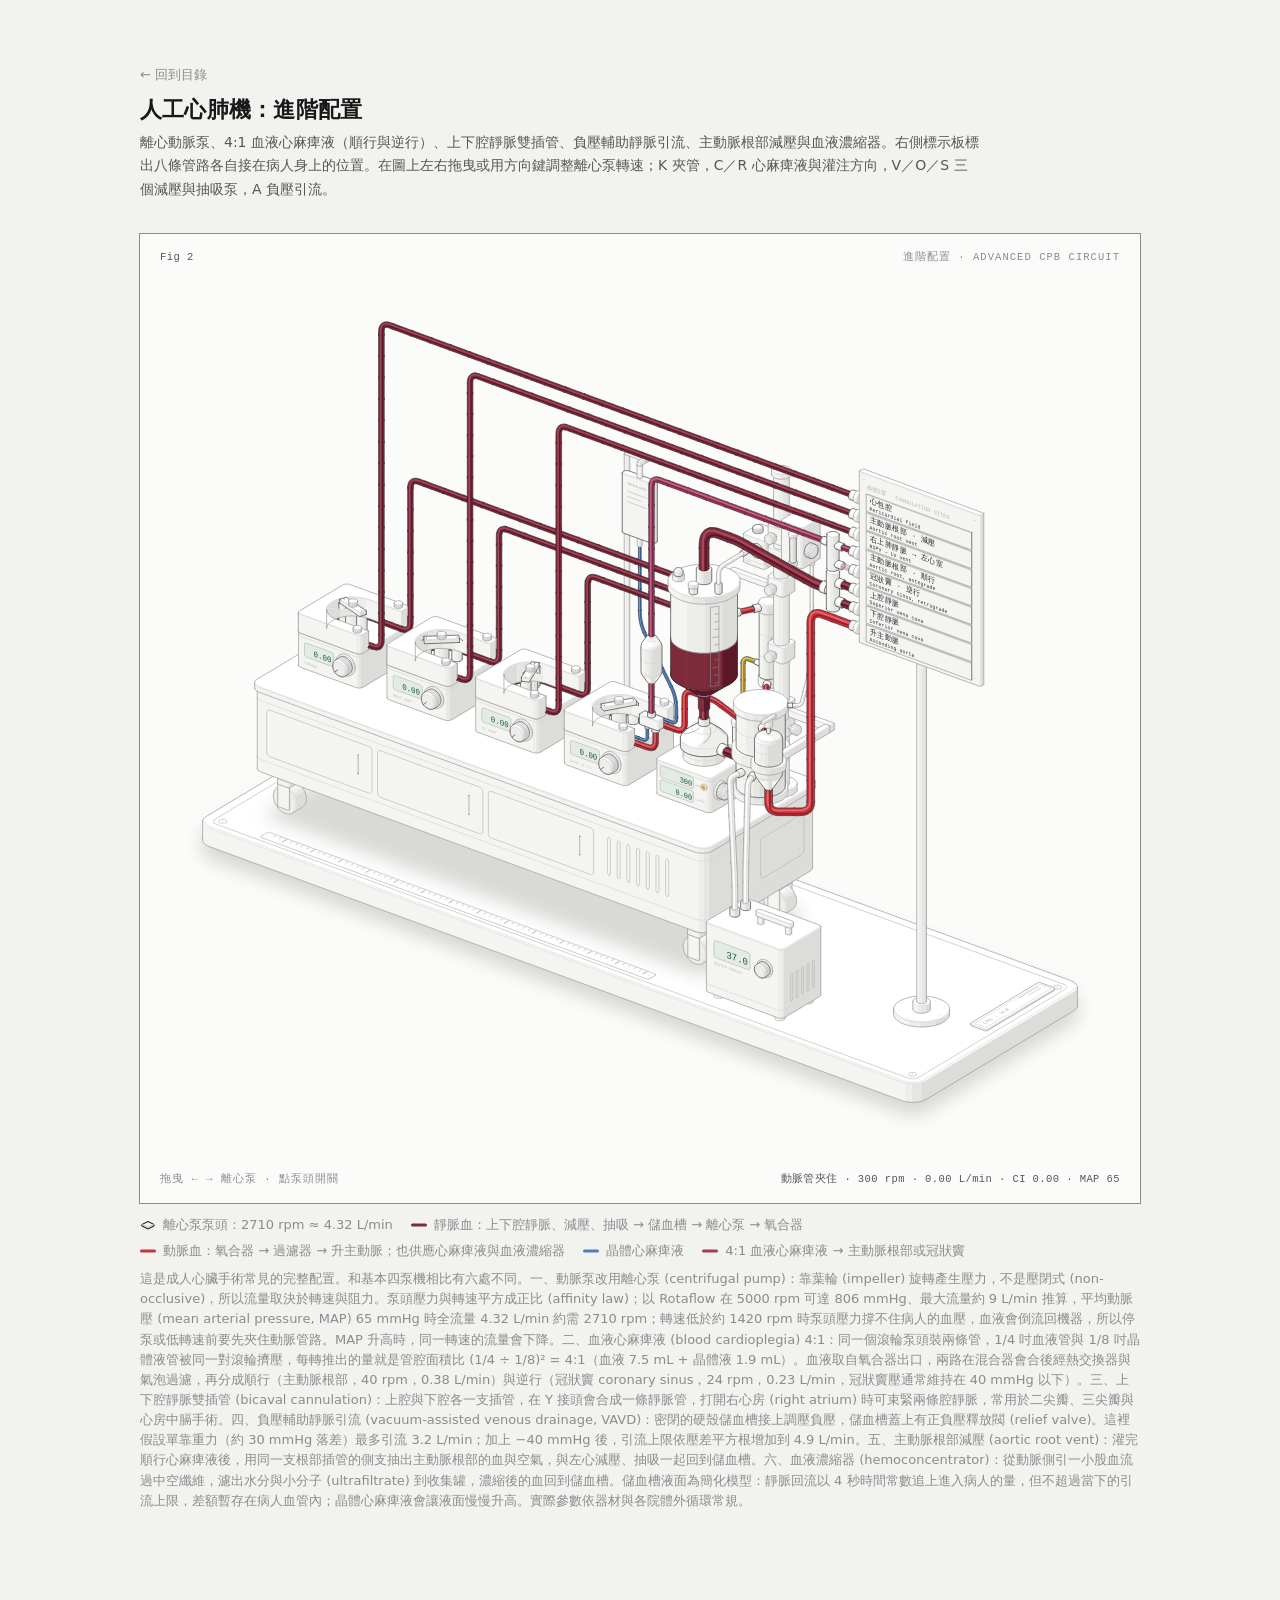
==== cpb-advanced.html @ 436b969c "人工心肺機互動圖：目錄頁、基本四泵與進階配置 - index.html：目錄與兩種配置的對照表 - cpb-machine.html（Fig 1）：四個滾輪泵，5 個插管位置 - cpb-advanc" ====
<!doctype html><html lang="zh-Hant"><head><meta charset="utf-8"><meta name="viewport" content="width=device-width, initial-scale=1"><title>人工心肺機進階配置 · Advanced CPB circuit</title><style>
.iso{
  --anatomy-page:#0b0b0b;--anatomy-card:#131313;--anatomy-text:#a3a3a3;--anatomy-strong:#e6e6e6;--anatomy-muted:#6e6e6e;
  --anatomy-paper:#131313;--anatomy-face:#1b1b1b;--anatomy-top:#1c1c1c;
  --anatomy-shade-0:#0f0f0f;--anatomy-shade-1:#121212;--anatomy-shade-2:#151515;--anatomy-shade-3:#181818;
  --anatomy-lit-top:#262626;--anatomy-lit-shade:#1d1d1d;
  --anatomy-hi:#d4d4d4;--anatomy-mid:#6a6a6a;--anatomy-lo:#3e3e3e;--anatomy-faint:#2a2a2a;--anatomy-lit:#ffffff;
  --anatomy-halo:#050505;--anatomy-halo-opacity:.9;--anatomy-dot:#e6e6e6;
  --anatomy-red:#ff6b6b;--anatomy-green:#6be0a0;--anatomy-blue:#6b9bff;
  --anatomy-weight:.6px;--anatomy-ease:cubic-bezier(.32,.72,0,1);
  --anatomy-mono:ui-monospace,"SF Mono",Menlo,Consolas,monospace;
  --anatomy-lift:inset 0 1px 0 0 #ffffff0a,inset 0 0 0 1px #ffffff06,0 0 0 1px #00000026,0 1px 1px -.5px #00000014,0 3px 3px -1.5px #00000014,0 6px 6px -3px #00000014,0 12px 12px -6px #00000014;
}
.iso[data-theme="light"]{
  --anatomy-page:#f2f2ef;--anatomy-card:#fbfbfa;--anatomy-text:#57575a;--anatomy-strong:#18181a;--anatomy-muted:#8c8c90;
  --anatomy-paper:#fbfbfa;--anatomy-face:#ffffff;--anatomy-top:#ffffff;
  --anatomy-shade-0:#dcdcd9;--anatomy-shade-1:#e5e5e2;--anatomy-shade-2:#ededea;--anatomy-shade-3:#f4f4f1;
  --anatomy-lit-top:#ffffff;--anatomy-lit-shade:#eeeeeb;
  --anatomy-hi:#26262a;--anatomy-mid:#8a8a8f;--anatomy-lo:#b4b4b8;--anatomy-faint:#d4d4d6;--anatomy-lit:#000000;
  --anatomy-halo:#8a8a80;--anatomy-halo-opacity:.32;--anatomy-dot:#3a3a3e;
  --anatomy-red:#e5484d;--anatomy-green:#30a46c;--anatomy-blue:#3e63dd;
  --anatomy-lift:inset 0 1px 0 0 #ffffff,0 0 0 1px #0000000f,0 1px 1px -.5px #0000000a,0 3px 3px -1.5px #0000000a,0 6px 6px -3px #0000000a,0 12px 12px -6px #0000000a;
}
.iso-svg{display:block;width:100%;height:auto;overflow:visible}
.iso-svg path,.iso-svg circle{vector-effect:non-scaling-stroke}
.iso-fill{fill:var(--anatomy-paper);stroke:none}
.iso-solid[data-lit]>.iso-fill{fill:var(--anatomy-face)}
.iso-shade,.iso-top{stroke:none}
.iso-shade[data-shade="0"]{fill:var(--anatomy-shade-0)}
.iso-shade[data-shade="1"]{fill:var(--anatomy-shade-1)}
.iso-shade[data-shade="2"]{fill:var(--anatomy-shade-2)}
.iso-shade[data-shade="3"]{fill:var(--anatomy-shade-3)}
.iso-top{fill:var(--anatomy-top)}
.iso-solid[data-lit]>.iso-top{fill:var(--anatomy-lit-top)}
.iso-solid[data-lit]>.iso-shade{fill:var(--anatomy-lit-shade)}
.iso-solid[data-seamless]>.iso-shade,.iso-solid[data-seamless]>.iso-top{stroke-width:.4;stroke-linejoin:round}
.iso-solid[data-seamless]>.iso-shade[data-shade="0"]{stroke:var(--anatomy-shade-0)}
.iso-solid[data-seamless]>.iso-shade[data-shade="1"]{stroke:var(--anatomy-shade-1)}
.iso-solid[data-seamless]>.iso-shade[data-shade="2"]{stroke:var(--anatomy-shade-2)}
.iso-solid[data-seamless]>.iso-shade[data-shade="3"]{stroke:var(--anatomy-shade-3)}
.iso-solid[data-seamless]>.iso-top{stroke:var(--anatomy-top)}
.iso-solid[data-seamless][data-lit]>.iso-top{stroke:var(--anatomy-lit-top)}
.iso-solid[data-seamless][data-lit]>.iso-shade{stroke:var(--anatomy-lit-shade)}
.iso-solid[data-lit]>.iso-edge{stroke:var(--anatomy-lit)}
.iso-halo{fill:var(--anatomy-halo);stroke:none;filter:blur(9px);opacity:var(--anatomy-halo-opacity);transform:translateY(3px)}
.iso-line{fill:none;stroke:var(--anatomy-lo);stroke-width:var(--anatomy-weight);stroke-linecap:round;stroke-linejoin:round}
.iso-line[data-tone="hi"]{stroke:var(--anatomy-hi)}
.iso-line[data-tone="mid"]{stroke:var(--anatomy-mid)}
.iso-line[data-tone="lo"]{stroke:var(--anatomy-lo)}
.iso-line[data-tone="faint"]{stroke:var(--anatomy-faint)}
.iso-line[data-tone="lit"]{stroke:var(--anatomy-lit)}
.iso-line[data-tone="red"]{stroke:var(--anatomy-red)}
.iso-line[data-tone="green"]{stroke:var(--anatomy-green)}
.iso-line[data-tone="blue"]{stroke:var(--anatomy-blue)}
.iso-line[data-dotted]{stroke-dasharray:.01 3.5;stroke-width:1}
.iso-line[data-dashed]{stroke-dasharray:3 3}
.iso-line[data-flow]{stroke-dasharray:2 6}
.iso-wire-end{fill:var(--anatomy-paper);stroke:var(--anatomy-lo);stroke-width:var(--anatomy-weight)}
.iso-wire[data-tone="hi"] .iso-wire-end{stroke:var(--anatomy-hi)}
.iso-wire[data-tone="mid"] .iso-wire-end{stroke:var(--anatomy-mid)}
.iso-wire[data-tone="faint"] .iso-wire-end{stroke:var(--anatomy-faint)}
.iso-wire[data-tone="lit"] .iso-wire-end{stroke:var(--anatomy-lit)}
.iso-dots circle{fill:var(--anatomy-dot);stroke:none;opacity:.32}
.iso-dots[data-tone="hi"] circle{opacity:.85}
.iso-dots[data-tone="mid"] circle{opacity:.45}
.iso-dots[data-tone="lo"] circle{opacity:.22}
.iso-dots[data-tone="faint"] circle{opacity:.12}
.iso-face-text{fill:var(--anatomy-mid);font-family:var(--anatomy-mono);letter-spacing:.04em}
.iso-face-text[data-tone="hi"]{fill:var(--anatomy-hi)}
.iso-face-text[data-tone="lo"]{fill:var(--anatomy-lo)}
.iso-face-text[data-tone="faint"]{fill:var(--anatomy-faint)}
.tb-body{fill:var(--anatomy-shade-2);stroke:none}
.tb-shine{fill:var(--anatomy-top);stroke:none}
.tb-shade{fill:var(--anatomy-shade-0);stroke:none}
.tb-ring{fill:none;stroke:var(--anatomy-lo);stroke-width:.45;stroke-linecap:butt;stroke-linejoin:round}
.tb-ring[data-tone="mid"]{stroke:var(--anatomy-mid)}
.tb-ring[data-tone="faint"]{stroke:var(--anatomy-faint)}
.tb-ring[data-tone="hi"]{stroke:var(--anatomy-hi)}
@keyframes iso-flow{to{stroke-dashoffset:-32}}
@keyframes iso-pulse{0%,100%{opacity:.18}12%{opacity:1}40%{opacity:.18}}
.iso-line[data-flow]{animation:iso-flow 1600ms linear infinite}
.iso-dots circle[data-pulse]{animation:iso-pulse 1600ms steps(1,end) infinite;animation-delay:var(--pulse-at,0ms)}
.iso-figure{margin:32px 0 36px}
.iso-plate{position:relative;padding:52px 24px;border-radius:0;background:var(--anatomy-card);box-shadow:0 0 0 1px var(--anatomy-mid);--anatomy-paper:var(--anatomy-card)}
.iso-plate-corners{position:absolute;inset:18px 20px;pointer-events:none}
.iso-plate-corner{position:absolute;color:var(--anatomy-muted);font-family:var(--anatomy-mono);font-size:10.5px;line-height:1;letter-spacing:.04em;white-space:nowrap}
.iso-plate-corner[data-corner="fig"]{top:0;left:0;color:var(--anatomy-text)}
.iso-plate-corner[data-corner="title"]{top:0;right:0;text-transform:uppercase;letter-spacing:.1em}
.iso-plate-corner[data-corner="hint"]{bottom:0;left:0;text-transform:uppercase;letter-spacing:.1em}
.iso-plate-corner[data-corner="readout"]{right:0;bottom:0;color:var(--anatomy-text);font-variant-numeric:tabular-nums}
.iso-plate .iso-svg{margin:0 auto}
.iso-legend{display:grid;gap:8px;margin-top:12px;color:var(--anatomy-muted);font-size:13px;line-height:1.55}
.iso-keys{display:flex;flex-wrap:wrap;gap:6px 18px}
.iso-key{display:inline-flex;align-items:center;gap:7px}
.iso-swatch{width:16px;height:10px;flex:none;overflow:visible}
.iso-swatch path{fill:none;stroke:var(--anatomy-hi);stroke-width:1;vector-effect:non-scaling-stroke;stroke-linejoin:round;stroke-linecap:round}
.iso-swatch[data-mark="raised"] path,.iso-swatch[data-mark="flat"] path{stroke:var(--anatomy-mid)}
.iso-swatch[data-mark="lit"] path{stroke:var(--anatomy-lit)}
.iso-swatch[data-mark="dim"] path{stroke:var(--anatomy-lo)}
.iso-swatch[data-mark="dotted"] path{stroke-dasharray:.01 3;stroke-width:1.4}
.iso-swatch[data-mark="dashed"] path{stroke-dasharray:3 2.5}
.iso-swatch[data-mark="red"] path{stroke:var(--anatomy-red)}
.iso-swatch[data-mark="green"] path{stroke:var(--anatomy-green)}
.iso-swatch[data-mark="blue"] path{stroke:var(--anatomy-blue)}
.iso-swatch-crease{stroke:var(--anatomy-lo)!important}
@media (max-width:560px){.iso-plate{padding:48px 12px 70px}.iso-plate-corner[data-corner="hint"]{bottom:18px}}
@media (prefers-reduced-motion:reduce){.iso-line[data-flow],.iso-dots circle[data-pulse]{animation:none}}

*{box-sizing:border-box}
html{color-scheme:light dark}
body[data-theme="light"]{color-scheme:light}
body{margin:0;background:var(--anatomy-page);color:var(--anatomy-text);font:14px/1.6 ui-sans-serif,system-ui,-apple-system,"Segoe UI",sans-serif;-webkit-font-smoothing:antialiased}
.iso-page{width:min(1000px,100% - 32px);margin:64px auto 96px}
</style></head><body class="iso" data-theme="light"><script>try{const m=matchMedia("(prefers-color-scheme: dark)");const t=()=>{document.body.dataset.theme=m.matches?"dark":"light"};t();m.addEventListener("change",t)}catch(e){}</script><main class="iso-page"><style>.iso {
  --cpb-lcd: #0f1a14;
  --cpb-digit: #7be0a6;
  --cpb-venous: #5a1f2c;
  --cpb-venous-shine: #7a3040;
  --cpb-venous-shade: #3a1019;
  --cpb-arterial: #a3242c;
  --cpb-arterial-shine: #d0464c;
  --cpb-arterial-shade: #6e1219;
}
.iso[data-theme="light"] {
  --cpb-lcd: #e3ebe5;
  --cpb-digit: #1d5c3a;
  --cpb-venous: #7d2a3b;
  --cpb-venous-shine: #a4485a;
  --cpb-venous-shade: #5c1828;
  --cpb-arterial: #c8323a;
  --cpb-arterial-shine: #e6656b;
  --cpb-arterial-shade: #9a1d26;
}
.cpb-lcd { fill: var(--cpb-lcd); stroke: none; }
.cpb-digit { fill: var(--cpb-digit); font-family: var(--anatomy-mono); font-variant-numeric: tabular-nums; }
.cpb-v .tb-body { fill: var(--cpb-venous); }
.cpb-v .tb-shine { fill: var(--cpb-venous-shine); }
.cpb-v .tb-shade { fill: var(--cpb-venous-shade); }
.cpb-a .tb-body { fill: var(--cpb-arterial); }
.cpb-a .tb-shine { fill: var(--cpb-arterial-shine); }
.cpb-a .tb-shade { fill: var(--cpb-arterial-shade); }
.cpb-stage { position: relative; touch-action: pan-y; user-select: none; -webkit-user-select: none; outline: none; }
.cpb-stage:focus-visible { outline: 1px solid var(--anatomy-muted); outline-offset: 6px; }
.iso-plate { padding: 52px 24px 64px; overflow: hidden; }
.cpb-blood > .iso-fill, .cpb-blood > .iso-top { fill: var(--cpb-venous-shine); }
.cpb-blood > .iso-shade { fill: var(--cpb-venous); }
.cpb-blood > .iso-shade[data-shade="0"] { fill: var(--cpb-venous-shade); }
.cpb-lumen { fill: var(--anatomy-shade-0); stroke: none; }
.cpb-swatch-v path { stroke: var(--cpb-venous); stroke-width: 3; }
.cpb-swatch-a path { stroke: var(--cpb-arterial); stroke-width: 3; }
.cpb-head { margin: 0 0 8px; }
.cpb-head h1 { margin: 0 0 6px; font-size: 22px; line-height: 1.3; color: var(--anatomy-strong); font-weight: 600; letter-spacing: .01em; }
.cpb-head p { margin: 0; color: var(--anatomy-text); font-size: 14px; line-height: 1.7; max-width: 60em; }
@media (max-width: 560px) {
  .cpb-stage { overflow: hidden; }
  .iso-plate .cpb-stage svg.iso-svg { width: 118%; margin: -4% -3% -3% -15%; }
}
.iso { --cpb-cp: #3d6fb0; --cpb-cp-shine: #5a8ad0; --cpb-cp-shade: #284d80; }
.iso[data-theme="light"] { --cpb-cp: #4a7fc4; --cpb-cp-shine: #79a3dc; --cpb-cp-shade: #335f99; }
.cpb-c .tb-body { fill: var(--cpb-cp); }
.cpb-c .tb-shine { fill: var(--cpb-cp-shine); }
.cpb-c .tb-shade { fill: var(--cpb-cp-shade); }
.cpb-swatch-c path { stroke: var(--cpb-cp); stroke-width: 3; }
.cpb-stage [data-pump]:not([data-pump="arterial"]) { cursor: pointer; }
.iso { --cpb-mix: #8a2f4f; --cpb-mix-shine: #b04f70; --cpb-mix-shade: #5e1a33; --cpb-uf: #b59a3a; --cpb-uf-shine: #d2b960; --cpb-uf-shade: #8a7226; }
.iso[data-theme="light"] { --cpb-mix: #a33a5f; --cpb-mix-shine: #c96585; --cpb-mix-shade: #7a2443; --cpb-uf: #c9a93e; --cpb-uf-shine: #e2c96a; --cpb-uf-shade: #9a7f22; }
.cpb-m .tb-body { fill: var(--cpb-mix); }
.cpb-m .tb-shine { fill: var(--cpb-mix-shine); }
.cpb-m .tb-shade { fill: var(--cpb-mix-shade); }
.cpb-uf .tb-body { fill: var(--cpb-uf); }
.cpb-uf .tb-shine { fill: var(--cpb-uf-shine); }
.cpb-uf .tb-shade { fill: var(--cpb-uf-shade); }
.cpb-swatch-m path { stroke: var(--cpb-mix); stroke-width: 3; }
svg[data-route="antegrade"] .cpb-limb-cs, svg[data-route="retrograde"] .cpb-limb-root { opacity: .3; transition: opacity .4s; }
.cpb-limb-cs, .cpb-limb-root { transition: opacity .4s; }
.cpb-lamp { fill: var(--anatomy-shade-1, #888); stroke: none; transition: fill .2s; }
.cpb-lamp[data-on] { fill: #e0a020; }
.cpb-back { margin: 0 0 10px !important; font-size: 13px !important; }
.cpb-back a { color: var(--anatomy-muted); text-decoration: none; }
.cpb-back a:hover { text-decoration: underline; }
</style><header class="cpb-head"><p class="cpb-back"><a href="./">← 回到目錄</a></p><h1>人工心肺機：進階配置</h1><p>離心動脈泵、4:1 血液心麻痺液（順行與逆行）、上下腔靜脈雙插管、負壓輔助靜脈引流、主動脈根部減壓與血液濃縮器。右側標示板標出八條管路各自接在病人身上的位置。在圖上左右拖曳或用方向鍵調整離心泵轉速；K 夾管，C／R 心麻痺液與灌注方向，V／O／S 三個減壓與抽吸泵，A 負壓引流。</p></header><figure class="iso-figure"><div class="iso-plate"><div class="iso-plate-corners" aria-hidden="true"><span class="iso-plate-corner" data-corner="fig">Fig 2</span><span class="iso-plate-corner" data-corner="title">進階配置 · advanced CPB circuit</span><span class="iso-plate-corner" data-corner="hint">拖曳 ← → 離心泵 · 點泵頭開關</span><span class="iso-plate-corner" data-corner="readout" data-readout>停機 · 0 rpm · 0.00 L/min · CI 0.00 · MAP 65</span></div><div class="iso-stage cpb-stage" tabindex="0" role="slider" aria-label="進階人工心肺機：左右方向鍵調整離心泵轉速（按住 Shift 一次 500 rpm），End 全流量，Home 全部停機；K 夾住或放開動脈管路；C 開關心麻痺液泵，R 切換順行與逆行；V 左心減壓泵，O 主動脈根部減壓泵，S 抽吸泵；A 開關負壓輔助引流；在圖上左右拖曳也可調整離心泵轉速，點滾輪泵頭可開關" aria-valuemin="0" aria-valuemax="5000" aria-valuenow="0" aria-valuetext="停機"><svg xmlns="http://www.w3.org/2000/svg" class="iso-svg" viewBox="0 0 960 860" role="img" aria-label="人工心肺機進階配置的等角剖析圖：推車式主機上一排四個滾輪泵 (roller pump)——抽吸泵、主動脈根部減壓泵、左心減壓泵、4:1 血液心麻痺液泵——以及離心動脈泵 (centrifugal pump) 的控制台與驅動器；立柱上有硬殼靜脈儲血槽、膜式氧合器、動脈過濾器、血液濃縮器、氣體混合器與負壓輔助靜脈引流調節器。右側標示板列出八個插管位置：心包腔、主動脈根部減壓、右上肺靜脈到左心室、主動脈根部順行灌注、冠狀竇逆行灌注、上腔靜脈、下腔靜脈、升主動脈。"><path class="iso-halo" d="M38.9 548.8L39.5 547.2L40.8 545.6L42.7 544.3L191.1 455.1L193.5 453.9L196.3 453L199.5 452.3L202.9 452L206.3 451.9L209.8 452.2L213 452.8L215.9 453.7L914.3 709.8L916.8 710.9L918.8 712.3L920.2 713.8L921 715.3L921.1 717L921.1 735.8L920.5 737.4L919.2 738.9L917.3 740.3L768.9 829.4L766.5 830.6L763.7 831.6L760.5 832.2L757.1 832.6L753.7 832.6L750.2 832.3L747 831.8L744.1 830.9L45.7 574.7L43.2 573.6L41.2 572.3L39.8 570.8L39 569.2L38.9 567.6Z"/><g class="iso-solid"><path class="iso-fill" d="M195.1 492.9L195.4 491.4L196.5 490L198.1 488.7L200.4 487.7L203 486.9L206 486.4L209.2 486.2L212.3 486.3L215.3 486.8L218 487.6L220.3 488.6L222 489.9L223.1 491.3L223.5 492.8L223.5 495.3L223.2 496.8L222.1 498.2L220.5 499.4L218.3 500.5L215.6 501.3L212.6 501.8L209.4 502L206.3 501.8L203.3 501.4L200.6 500.6L198.3 499.5L196.6 498.3L195.5 496.9L195.1 495.4Z"/><path class="iso-shade" data-shade="0" d="M220.5 499.4L218.3 500.5L218.3 498L220.5 496.9ZM218.3 500.5L215.6 501.3L215.6 498.8L218.3 498ZM223.5 495.3L223.2 496.8L223.2 494.3L223.5 492.8ZM223.2 496.8L222.1 498.2L222.1 495.7L223.2 494.3ZM222.1 498.2L220.5 499.4L220.5 496.9L222.1 495.7Z"/><path class="iso-shade" data-shade="1" d="M215.6 501.3L212.6 501.8L212.6 499.3L215.6 498.8ZM212.6 501.8L209.4 502L209.4 499.5L212.6 499.3Z"/><path class="iso-shade" data-shade="2" d="M209.4 502L206.3 501.8L206.3 499.3L209.4 499.5ZM206.3 501.8L203.3 501.4L203.3 498.9L206.3 499.3Z"/><path class="iso-shade" data-shade="3" d="M203.3 501.4L200.6 500.6L200.6 498.1L203.3 498.9ZM200.6 500.6L198.3 499.5L198.3 497L200.6 498.1ZM198.3 499.5L196.6 498.3L196.6 495.8L198.3 497ZM196.6 498.3L195.5 496.9L195.5 494.4L196.6 495.8ZM195.5 496.9L195.1 495.4L195.1 492.9L195.5 494.4Z"/><path class="iso-top" d="M220.5 496.9L218.3 498L215.6 498.8L212.6 499.3L209.4 499.5L206.3 499.3L203.3 498.9L200.6 498.1L198.3 497L196.6 495.8L195.5 494.4L195.1 492.9L195.4 491.4L196.5 490L198.1 488.7L200.4 487.7L203 486.9L206 486.4L209.2 486.2L212.3 486.3L215.3 486.8L218 487.6L220.3 488.6L222 489.9L223.1 491.3L223.5 492.8L223.2 494.3L222.1 495.7Z"/><path class="iso-line iso-crease" data-tone="faint" d="M223.5 492.8L223.2 494.3L222.1 495.7L220.5 496.9L218.3 498L215.6 498.8L212.6 499.3L209.4 499.5L206.3 499.3L203.3 498.9L200.6 498.1L198.3 497L196.6 495.8L195.5 494.4L195.1 492.9"/><path class="iso-line iso-edge" data-tone="lo" d="M195.1 492.9L195.4 491.4L196.5 490L198.1 488.7L200.4 487.7L203 486.9L206 486.4L209.2 486.2L212.3 486.3L215.3 486.8L218 487.6L220.3 488.6L222 489.9L223.1 491.3L223.5 492.8M223.5 495.3L223.2 496.8L222.1 498.2L220.5 499.4L218.3 500.5L215.6 501.3L212.6 501.8L209.4 502L206.3 501.8L203.3 501.4L200.6 500.6L198.3 499.5L196.6 498.3L195.5 496.9L195.1 495.4M195.1 492.9L195.1 495.4M223.5 492.8L223.5 495.3"/></g><g class="iso-solid"><path class="iso-fill" d="M198.3 486L198.6 484.9L199.4 483.8L200.6 482.8L202.4 482L204.4 481.3L206.8 480.9L209.2 480.8L211.6 480.9L214 481.3L216.1 481.9L217.8 482.7L219.2 483.7L220 484.8L220.3 485.9L220.3 492.8L220 493.9L219.3 495L218 496L216.2 496.8L214.2 497.5L211.9 497.9L209.4 498L207 497.9L204.6 497.5L202.5 496.9L200.8 496.1L199.5 495.1L198.6 494L198.3 492.9Z"/><path class="iso-shade" data-shade="0" d="M218 496L216.2 496.8L216.2 490L218 489.1ZM216.2 496.8L214.2 497.5L214.2 490.6L216.2 490ZM220.3 492.8L220 493.9L220 487.1L220.3 485.9ZM220 493.9L219.3 495L219.3 488.1L220 487.1ZM219.3 495L218 496L218 489.1L219.3 488.1Z"/><path class="iso-shade" data-shade="1" d="M214.2 497.5L211.9 497.9L211.9 491L214.2 490.6ZM211.9 497.9L209.4 498L209.4 491.1L211.9 491Z"/><path class="iso-shade" data-shade="2" d="M209.4 498L207 497.9L207 491L209.4 491.1ZM207 497.9L204.6 497.5L204.6 490.6L207 491Z"/><path class="iso-shade" data-shade="3" d="M204.6 497.5L202.5 496.9L202.5 490L204.6 490.6ZM202.5 496.9L200.8 496.1L200.8 489.2L202.5 490ZM200.8 496.1L199.5 495.1L199.5 488.2L200.8 489.2ZM199.5 495.1L198.6 494L198.6 487.2L199.5 488.2ZM198.6 494L198.3 492.9L198.3 486L198.6 487.2Z"/><path class="iso-top" d="M218 489.1L216.2 490L214.2 490.6L211.9 491L209.4 491.1L207 491L204.6 490.6L202.5 490L200.8 489.2L199.5 488.2L198.6 487.2L198.3 486L198.6 484.9L199.4 483.8L200.6 482.8L202.4 482L204.4 481.3L206.8 480.9L209.2 480.8L211.6 480.9L214 481.3L216.1 481.9L217.8 482.7L219.2 483.7L220 484.8L220.3 485.9L220 487.1L219.3 488.1Z"/><path class="iso-line iso-crease" data-tone="faint" d="M220.3 485.9L220 487.1L219.3 488.1L218 489.1L216.2 490L214.2 490.6L211.9 491L209.4 491.1L207 491L204.6 490.6L202.5 490L200.8 489.2L199.5 488.2L198.6 487.2L198.3 486"/><path class="iso-line iso-edge" data-tone="mid" d="M198.3 486L198.6 484.9L199.4 483.8L200.6 482.8L202.4 482L204.4 481.3L206.8 480.9L209.2 480.8L211.6 480.9L214 481.3L216.1 481.9L217.8 482.7L219.2 483.7L220 484.8L220.3 485.9M220.3 492.8L220 493.9L219.3 495L218 496L216.2 496.8L214.2 497.5L211.9 497.9L209.4 498L207 497.9L204.6 497.5L202.5 496.9L200.8 496.1L199.5 495.1L198.6 494L198.3 492.9M198.3 486L198.3 492.9M220.3 485.9L220.3 492.8"/></g><g class="iso-solid"><path class="iso-fill" d="M77.3 563.7L77.6 562.2L78.6 560.8L80.3 559.6L82.5 558.5L85.2 557.7L88.2 557.2L91.3 557L94.5 557.2L97.5 557.6L100.2 558.4L102.4 559.5L104.2 560.7L105.2 562.1L105.6 563.6L105.6 566.1L105.3 567.6L104.3 569L102.6 570.3L100.4 571.3L97.7 572.1L94.7 572.6L91.6 572.8L88.4 572.7L85.4 572.2L82.7 571.4L80.5 570.4L78.7 569.1L77.7 567.7L77.3 566.2Z"/><path class="iso-shade" data-shade="0" d="M102.6 570.3L100.4 571.3L100.4 568.8L102.6 567.8ZM100.4 571.3L97.7 572.1L97.7 569.6L100.4 568.8ZM105.6 566.1L105.3 567.6L105.3 565.1L105.6 563.6ZM105.3 567.6L104.3 569L104.3 566.5L105.3 565.1ZM104.3 569L102.6 570.3L102.6 567.8L104.3 566.5Z"/><path class="iso-shade" data-shade="1" d="M97.7 572.1L94.7 572.6L94.7 570.1L97.7 569.6ZM94.7 572.6L91.6 572.8L91.6 570.3L94.7 570.1Z"/><path class="iso-shade" data-shade="2" d="M91.6 572.8L88.4 572.7L88.4 570.2L91.6 570.3ZM88.4 572.7L85.4 572.2L85.4 569.7L88.4 570.2Z"/><path class="iso-shade" data-shade="3" d="M85.4 572.2L82.7 571.4L82.7 568.9L85.4 569.7ZM82.7 571.4L80.5 570.4L80.5 567.9L82.7 568.9ZM80.5 570.4L78.7 569.1L78.7 566.6L80.5 567.9ZM78.7 569.1L77.7 567.7L77.7 565.2L78.7 566.6ZM77.7 567.7L77.3 566.2L77.3 563.7L77.7 565.2Z"/><path class="iso-top" d="M102.6 567.8L100.4 568.8L97.7 569.6L94.7 570.1L91.6 570.3L88.4 570.2L85.4 569.7L82.7 568.9L80.5 567.9L78.7 566.6L77.7 565.2L77.3 563.7L77.6 562.2L78.6 560.8L80.3 559.6L82.5 558.5L85.2 557.7L88.2 557.2L91.3 557L94.5 557.2L97.5 557.6L100.2 558.4L102.4 559.5L104.2 560.7L105.2 562.1L105.6 563.6L105.3 565.1L104.3 566.5Z"/><path class="iso-line iso-crease" data-tone="faint" d="M105.6 563.6L105.3 565.1L104.3 566.5L102.6 567.8L100.4 568.8L97.7 569.6L94.7 570.1L91.6 570.3L88.4 570.2L85.4 569.7L82.7 568.9L80.5 567.9L78.7 566.6L77.7 565.2L77.3 563.7"/><path class="iso-line iso-edge" data-tone="lo" d="M77.3 563.7L77.6 562.2L78.6 560.8L80.3 559.6L82.5 558.5L85.2 557.7L88.2 557.2L91.3 557L94.5 557.2L97.5 557.6L100.2 558.4L102.4 559.5L104.2 560.7L105.2 562.1L105.6 563.6M105.6 566.1L105.3 567.6L104.3 569L102.6 570.3L100.4 571.3L97.7 572.1L94.7 572.6L91.6 572.8L88.4 572.7L85.4 572.2L82.7 571.4L80.5 570.4L78.7 569.1L77.7 567.7L77.3 566.2M77.3 563.7L77.3 566.2M105.6 563.6L105.6 566.1"/></g><g class="iso-solid"><path class="iso-fill" d="M80.5 556.8L80.7 555.7L81.5 554.6L82.8 553.6L84.5 552.8L86.6 552.1L88.9 551.8L91.3 551.6L93.8 551.7L96.1 552.1L98.2 552.7L100 553.5L101.3 554.5L102.1 555.6L102.4 556.7L102.4 563.6L102.2 564.8L101.4 565.9L100.1 566.8L98.4 567.7L96.3 568.3L94 568.7L91.6 568.8L89.1 568.7L86.8 568.3L84.7 567.7L82.9 566.9L81.6 565.9L80.8 564.9L80.5 563.7Z"/><path class="iso-shade" data-shade="0" d="M100.1 566.8L98.4 567.7L98.4 560.8L100.1 559.9ZM98.4 567.7L96.3 568.3L96.3 561.4L98.4 560.8ZM102.4 563.6L102.2 564.8L102.2 557.9L102.4 556.7ZM102.2 564.8L101.4 565.9L101.4 559L102.2 557.9ZM101.4 565.9L100.1 566.8L100.1 559.9L101.4 559Z"/><path class="iso-shade" data-shade="1" d="M96.3 568.3L94 568.7L94 561.8L96.3 561.4ZM94 568.7L91.6 568.8L91.6 561.9L94 561.8Z"/><path class="iso-shade" data-shade="2" d="M91.6 568.8L89.1 568.7L89.1 561.8L91.6 561.9ZM89.1 568.7L86.8 568.3L86.8 561.4L89.1 561.8Z"/><path class="iso-shade" data-shade="3" d="M86.8 568.3L84.7 567.7L84.7 560.8L86.8 561.4ZM84.7 567.7L82.9 566.9L82.9 560L84.7 560.8ZM82.9 566.9L81.6 565.9L81.6 559.1L82.9 560ZM81.6 565.9L80.8 564.9L80.8 558L81.6 559.1ZM80.8 564.9L80.5 563.7L80.5 556.8L80.8 558Z"/><path class="iso-top" d="M100.1 559.9L98.4 560.8L96.3 561.4L94 561.8L91.6 561.9L89.1 561.8L86.8 561.4L84.7 560.8L82.9 560L81.6 559.1L80.8 558L80.5 556.8L80.7 555.7L81.5 554.6L82.8 553.6L84.5 552.8L86.6 552.1L88.9 551.8L91.3 551.6L93.8 551.7L96.1 552.1L98.2 552.7L100 553.5L101.3 554.5L102.1 555.6L102.4 556.7L102.2 557.9L101.4 559Z"/><path class="iso-line iso-crease" data-tone="faint" d="M102.4 556.7L102.2 557.9L101.4 559L100.1 559.9L98.4 560.8L96.3 561.4L94 561.8L91.6 561.9L89.1 561.8L86.8 561.4L84.7 560.8L82.9 560L81.6 559.1L80.8 558L80.5 556.8"/><path class="iso-line iso-edge" data-tone="mid" d="M80.5 556.8L80.7 555.7L81.5 554.6L82.8 553.6L84.5 552.8L86.6 552.1L88.9 551.8L91.3 551.6L93.8 551.7L96.1 552.1L98.2 552.7L100 553.5L101.3 554.5L102.1 555.6L102.4 556.7M102.4 563.6L102.2 564.8L101.4 565.9L100.1 566.8L98.4 567.7L96.3 568.3L94 568.7L91.6 568.8L89.1 568.7L86.8 568.3L84.7 567.7L82.9 566.9L81.6 565.9L80.8 564.9L80.5 563.7M80.5 556.8L80.5 563.7M102.4 556.7L102.4 563.6"/></g><g class="iso-solid"><path class="iso-fill" d="M524.7 613.8L525.1 612.3L526.1 610.9L527.8 609.6L530 608.6L532.6 607.8L535.6 607.3L538.8 607.1L541.9 607.2L545 607.7L547.7 608.5L549.9 609.5L551.6 610.8L552.7 612.2L553.1 613.7L553.1 616.2L552.8 617.7L551.8 619.1L550.1 620.3L547.9 621.4L545.2 622.2L542.2 622.7L539.1 622.9L535.9 622.8L532.9 622.3L530.2 621.5L527.9 620.4L526.2 619.2L525.1 617.8L524.7 616.3Z"/><path class="iso-shade" data-shade="0" d="M550.1 620.3L547.9 621.4L547.9 618.9L550.1 617.8ZM547.9 621.4L545.2 622.2L545.2 619.7L547.9 618.9ZM553.1 616.2L552.8 617.7L552.8 615.2L553.1 613.7ZM552.8 617.7L551.8 619.1L551.8 616.6L552.8 615.2ZM551.8 619.1L550.1 620.3L550.1 617.8L551.8 616.6Z"/><path class="iso-shade" data-shade="1" d="M545.2 622.2L542.2 622.7L542.2 620.2L545.2 619.7ZM542.2 622.7L539.1 622.9L539.1 620.4L542.2 620.2Z"/><path class="iso-shade" data-shade="2" d="M539.1 622.9L535.9 622.8L535.9 620.2L539.1 620.4ZM535.9 622.8L532.9 622.3L532.9 619.8L535.9 620.2Z"/><path class="iso-shade" data-shade="3" d="M532.9 622.3L530.2 621.5L530.2 619L532.9 619.8ZM530.2 621.5L527.9 620.4L527.9 617.9L530.2 619ZM527.9 620.4L526.2 619.2L526.2 616.7L527.9 617.9ZM526.2 619.2L525.1 617.8L525.1 615.3L526.2 616.7ZM525.1 617.8L524.7 616.3L524.7 613.8L525.1 615.3Z"/><path class="iso-top" d="M550.1 617.8L547.9 618.9L545.2 619.7L542.2 620.2L539.1 620.4L535.9 620.2L532.9 619.8L530.2 619L527.9 617.9L526.2 616.7L525.1 615.3L524.7 613.8L525.1 612.3L526.1 610.9L527.8 609.6L530 608.6L532.6 607.8L535.6 607.3L538.8 607.1L541.9 607.2L545 607.7L547.7 608.5L549.9 609.5L551.6 610.8L552.7 612.2L553.1 613.7L552.8 615.2L551.8 616.6Z"/><path class="iso-line iso-crease" data-tone="faint" d="M553.1 613.7L552.8 615.2L551.8 616.6L550.1 617.8L547.9 618.9L545.2 619.7L542.2 620.2L539.1 620.4L535.9 620.2L532.9 619.8L530.2 619L527.9 617.9L526.2 616.7L525.1 615.3L524.7 613.8"/><path class="iso-line iso-edge" data-tone="lo" d="M524.7 613.8L525.1 612.3L526.1 610.9L527.8 609.6L530 608.6L532.6 607.8L535.6 607.3L538.8 607.1L541.9 607.2L545 607.7L547.7 608.5L549.9 609.5L551.6 610.8L552.7 612.2L553.1 613.7M553.1 616.2L552.8 617.7L551.8 619.1L550.1 620.3L547.9 621.4L545.2 622.2L542.2 622.7L539.1 622.9L535.9 622.8L532.9 622.3L530.2 621.5L527.9 620.4L526.2 619.2L525.1 617.8L524.7 616.3M524.7 613.8L524.7 616.3M553.1 613.7L553.1 616.2"/></g><g class="iso-solid"><path class="iso-fill" d="M527.9 606.9L528.2 605.8L529 604.7L530.3 603.7L532 602.9L534.1 602.2L536.4 601.8L538.8 601.7L541.3 601.8L543.6 602.2L545.7 602.8L547.4 603.6L548.8 604.6L549.6 605.7L549.9 606.8L549.9 613.7L549.7 614.8L548.9 615.9L547.6 616.9L545.9 617.7L543.8 618.4L541.5 618.8L539 618.9L536.6 618.8L534.3 618.4L532.2 617.8L530.4 617L529.1 616L528.2 614.9L527.9 613.8Z"/><path class="iso-shade" data-shade="0" d="M547.6 616.9L545.9 617.7L545.9 610.9L547.6 610ZM545.9 617.7L543.8 618.4L543.8 611.5L545.9 610.9ZM549.9 613.7L549.7 614.8L549.7 608L549.9 606.8ZM549.7 614.8L548.9 615.9L548.9 609L549.7 608ZM548.9 615.9L547.6 616.9L547.6 610L548.9 609Z"/><path class="iso-shade" data-shade="1" d="M543.8 618.4L541.5 618.8L541.5 611.9L543.8 611.5ZM541.5 618.8L539 618.9L539 612L541.5 611.9Z"/><path class="iso-shade" data-shade="2" d="M539 618.9L536.6 618.8L536.6 611.9L539 612ZM536.6 618.8L534.3 618.4L534.3 611.5L536.6 611.9Z"/><path class="iso-shade" data-shade="3" d="M534.3 618.4L532.2 617.8L532.2 610.9L534.3 611.5ZM532.2 617.8L530.4 617L530.4 610.1L532.2 610.9ZM530.4 617L529.1 616L529.1 609.1L530.4 610.1ZM529.1 616L528.2 614.9L528.2 608.1L529.1 609.1ZM528.2 614.9L527.9 613.8L527.9 606.9L528.2 608.1Z"/><path class="iso-top" d="M547.6 610L545.9 610.9L543.8 611.5L541.5 611.9L539 612L536.6 611.9L534.3 611.5L532.2 610.9L530.4 610.1L529.1 609.1L528.2 608.1L527.9 606.9L528.2 605.8L529 604.7L530.3 603.7L532 602.9L534.1 602.2L536.4 601.8L538.8 601.7L541.3 601.8L543.6 602.2L545.7 602.8L547.4 603.6L548.8 604.6L549.6 605.7L549.9 606.8L549.7 608L548.9 609Z"/><path class="iso-line iso-crease" data-tone="faint" d="M549.9 606.8L549.7 608L548.9 609L547.6 610L545.9 610.9L543.8 611.5L541.5 611.9L539 612L536.6 611.9L534.3 611.5L532.2 610.9L530.4 610.1L529.1 609.1L528.2 608.1L527.9 606.9"/><path class="iso-line iso-edge" data-tone="mid" d="M527.9 606.9L528.2 605.8L529 604.7L530.3 603.7L532 602.9L534.1 602.2L536.4 601.8L538.8 601.7L541.3 601.8L543.6 602.2L545.7 602.8L547.4 603.6L548.8 604.6L549.6 605.7L549.9 606.8M549.9 613.7L549.7 614.8L548.9 615.9L547.6 616.9L545.9 617.7L543.8 618.4L541.5 618.8L539 618.9L536.6 618.8L534.3 618.4L532.2 617.8L530.4 617L529.1 616L528.2 614.9L527.9 613.8M527.9 606.9L527.9 613.8M549.9 606.8L549.9 613.7"/></g><g class="iso-solid"><path class="iso-fill" d="M406.9 684.6L407.2 683.1L408.2 681.7L409.9 680.5L412.1 679.4L414.8 678.6L417.8 678.1L420.9 677.9L424.1 678.1L427.1 678.5L429.8 679.3L432.1 680.4L433.8 681.6L434.9 683L435.3 684.5L435.3 687L434.9 688.5L433.9 689.9L432.2 691.2L430 692.2L427.4 693L424.4 693.5L421.2 693.7L418.1 693.6L415 693.1L412.3 692.3L410.1 691.3L408.4 690L407.3 688.6L406.9 687.1Z"/><path class="iso-shade" data-shade="0" d="M432.2 691.2L430 692.2L430 689.7L432.2 688.7ZM430 692.2L427.4 693L427.4 690.5L430 689.7ZM435.3 687L434.9 688.5L434.9 686L435.3 684.5ZM434.9 688.5L433.9 689.9L433.9 687.4L434.9 686ZM433.9 689.9L432.2 691.2L432.2 688.7L433.9 687.4Z"/><path class="iso-shade" data-shade="1" d="M427.4 693L424.4 693.5L424.4 691L427.4 690.5ZM424.4 693.5L421.2 693.7L421.2 691.2L424.4 691Z"/><path class="iso-shade" data-shade="2" d="M421.2 693.7L418.1 693.6L418.1 691.1L421.2 691.2ZM418.1 693.6L415 693.1L415 690.6L418.1 691.1Z"/><path class="iso-shade" data-shade="3" d="M415 693.1L412.3 692.3L412.3 689.8L415 690.6ZM412.3 692.3L410.1 691.3L410.1 688.8L412.3 689.8ZM410.1 691.3L408.4 690L408.4 687.5L410.1 688.8ZM408.4 690L407.3 688.6L407.3 686.1L408.4 687.5ZM407.3 688.6L406.9 687.1L406.9 684.6L407.3 686.1Z"/><path class="iso-top" d="M432.2 688.7L430 689.7L427.4 690.5L424.4 691L421.2 691.2L418.1 691.1L415 690.6L412.3 689.8L410.1 688.8L408.4 687.5L407.3 686.1L406.9 684.6L407.2 683.1L408.2 681.7L409.9 680.5L412.1 679.4L414.8 678.6L417.8 678.1L420.9 677.9L424.1 678.1L427.1 678.5L429.8 679.3L432.1 680.4L433.8 681.6L434.9 683L435.3 684.5L434.9 686L433.9 687.4Z"/><path class="iso-line iso-crease" data-tone="faint" d="M435.3 684.5L434.9 686L433.9 687.4L432.2 688.7L430 689.7L427.4 690.5L424.4 691L421.2 691.2L418.1 691.1L415 690.6L412.3 689.8L410.1 688.8L408.4 687.5L407.3 686.1L406.9 684.6"/><path class="iso-line iso-edge" data-tone="lo" d="M406.9 684.6L407.2 683.1L408.2 681.7L409.9 680.5L412.1 679.4L414.8 678.6L417.8 678.1L420.9 677.9L424.1 678.1L427.1 678.5L429.8 679.3L432.1 680.4L433.8 681.6L434.9 683L435.3 684.5M435.3 687L434.9 688.5L433.9 689.9L432.2 691.2L430 692.2L427.4 693L424.4 693.5L421.2 693.7L418.1 693.6L415 693.1L412.3 692.3L410.1 691.3L408.4 690L407.3 688.6L406.9 687.1M406.9 684.6L406.9 687.1M435.3 684.5L435.3 687"/></g><g class="iso-solid"><path class="iso-fill" d="M410.1 677.7L410.3 676.6L411.1 675.5L412.4 674.5L414.1 673.7L416.2 673L418.5 672.7L421 672.5L423.4 672.6L425.7 673L427.8 673.6L429.6 674.4L430.9 675.4L431.8 676.5L432.1 677.6L432.1 684.5L431.8 685.7L431 686.8L429.7 687.7L428 688.6L425.9 689.2L423.6 689.6L421.2 689.7L418.7 689.6L416.4 689.2L414.3 688.6L412.6 687.8L411.2 686.8L410.4 685.8L410.1 684.6Z"/><path class="iso-shade" data-shade="0" d="M429.7 687.7L428 688.6L428 681.7L429.7 680.9ZM428 688.6L425.9 689.2L425.9 682.3L428 681.7ZM432.1 684.5L431.8 685.7L431.8 678.8L432.1 677.6ZM431.8 685.7L431 686.8L431 679.9L431.8 678.8ZM431 686.8L429.7 687.7L429.7 680.9L431 679.9Z"/><path class="iso-shade" data-shade="1" d="M425.9 689.2L423.6 689.6L423.6 682.7L425.9 682.3ZM423.6 689.6L421.2 689.7L421.2 682.8L423.6 682.7Z"/><path class="iso-shade" data-shade="2" d="M421.2 689.7L418.7 689.6L418.7 682.7L421.2 682.8ZM418.7 689.6L416.4 689.2L416.4 682.3L418.7 682.7Z"/><path class="iso-shade" data-shade="3" d="M416.4 689.2L414.3 688.6L414.3 681.7L416.4 682.3ZM414.3 688.6L412.6 687.8L412.6 680.9L414.3 681.7ZM412.6 687.8L411.2 686.8L411.2 680L412.6 680.9ZM411.2 686.8L410.4 685.8L410.4 678.9L411.2 680ZM410.4 685.8L410.1 684.6L410.1 677.7L410.4 678.9Z"/><path class="iso-top" d="M429.7 680.9L428 681.7L425.9 682.3L423.6 682.7L421.2 682.8L418.7 682.7L416.4 682.3L414.3 681.7L412.6 680.9L411.2 680L410.4 678.9L410.1 677.7L410.3 676.6L411.1 675.5L412.4 674.5L414.1 673.7L416.2 673L418.5 672.7L421 672.5L423.4 672.6L425.7 673L427.8 673.6L429.6 674.4L430.9 675.4L431.8 676.5L432.1 677.6L431.8 678.8L431 679.9Z"/><path class="iso-line iso-crease" data-tone="faint" d="M432.1 677.6L431.8 678.8L431 679.9L429.7 680.9L428 681.7L425.9 682.3L423.6 682.7L421.2 682.8L418.7 682.7L416.4 682.3L414.3 681.7L412.6 680.9L411.2 680L410.4 678.9L410.1 677.7"/><path class="iso-line iso-edge" data-tone="mid" d="M410.1 677.7L410.3 676.6L411.1 675.5L412.4 674.5L414.1 673.7L416.2 673L418.5 672.7L421 672.5L423.4 672.6L425.7 673L427.8 673.6L429.6 674.4L430.9 675.4L431.8 676.5L432.1 677.6M432.1 684.5L431.8 685.7L431 686.8L429.7 687.7L428 688.6L425.9 689.2L423.6 689.6L421.2 689.7L418.7 689.6L416.4 689.2L414.3 688.6L412.6 687.8L411.2 686.8L410.4 685.8L410.1 684.6M410.1 677.7L410.1 684.6M432.1 677.6L432.1 684.5"/></g><g class="iso-solid"><path class="iso-fill" d="M854.4 734.7L854.7 733.2L855.7 731.8L857.4 730.5L859.6 729.5L862.3 728.7L865.3 728.2L868.4 728L871.6 728.1L874.6 728.6L877.3 729.4L879.5 730.4L881.3 731.7L882.3 733.1L882.7 734.6L882.7 737.1L882.4 738.6L881.4 740L879.7 741.2L877.5 742.3L874.8 743.1L871.8 743.6L868.7 743.8L865.5 743.7L862.5 743.2L859.8 742.4L857.6 741.4L855.8 740.1L854.8 738.7L854.4 737.2Z"/><path class="iso-shade" data-shade="0" d="M879.7 741.2L877.5 742.3L877.5 739.8L879.7 738.7ZM877.5 742.3L874.8 743.1L874.8 740.6L877.5 739.8ZM882.7 737.1L882.4 738.6L882.4 736.1L882.7 734.6ZM882.4 738.6L881.4 740L881.4 737.5L882.4 736.1ZM881.4 740L879.7 741.2L879.7 738.7L881.4 737.5Z"/><path class="iso-shade" data-shade="1" d="M874.8 743.1L871.8 743.6L871.8 741.1L874.8 740.6ZM871.8 743.6L868.7 743.8L868.7 741.3L871.8 741.1Z"/><path class="iso-shade" data-shade="2" d="M868.7 743.8L865.5 743.7L865.5 741.2L868.7 741.3ZM865.5 743.7L862.5 743.2L862.5 740.7L865.5 741.2Z"/><path class="iso-shade" data-shade="3" d="M862.5 743.2L859.8 742.4L859.8 739.9L862.5 740.7ZM859.8 742.4L857.6 741.4L857.6 738.8L859.8 739.9ZM857.6 741.4L855.8 740.1L855.8 737.6L857.6 738.8ZM855.8 740.1L854.8 738.7L854.8 736.2L855.8 737.6ZM854.8 738.7L854.4 737.2L854.4 734.7L854.8 736.2Z"/><path class="iso-top" d="M879.7 738.7L877.5 739.8L874.8 740.6L871.8 741.1L868.7 741.3L865.5 741.2L862.5 740.7L859.8 739.9L857.6 738.8L855.8 737.6L854.8 736.2L854.4 734.7L854.7 733.2L855.7 731.8L857.4 730.5L859.6 729.5L862.3 728.7L865.3 728.2L868.4 728L871.6 728.1L874.6 728.6L877.3 729.4L879.5 730.4L881.3 731.7L882.3 733.1L882.7 734.6L882.4 736.1L881.4 737.5Z"/><path class="iso-line iso-crease" data-tone="faint" d="M882.7 734.6L882.4 736.1L881.4 737.5L879.7 738.7L877.5 739.8L874.8 740.6L871.8 741.1L868.7 741.3L865.5 741.2L862.5 740.7L859.8 739.9L857.6 738.8L855.8 737.6L854.8 736.2L854.4 734.7"/><path class="iso-line iso-edge" data-tone="lo" d="M854.4 734.7L854.7 733.2L855.7 731.8L857.4 730.5L859.6 729.5L862.3 728.7L865.3 728.2L868.4 728L871.6 728.1L874.6 728.6L877.3 729.4L879.5 730.4L881.3 731.7L882.3 733.1L882.7 734.6M882.7 737.1L882.4 738.6L881.4 740L879.7 741.2L877.5 742.3L874.8 743.1L871.8 743.6L868.7 743.8L865.5 743.7L862.5 743.2L859.8 742.4L857.6 741.4L855.8 740.1L854.8 738.7L854.4 737.2M854.4 734.7L854.4 737.2M882.7 734.6L882.7 737.1"/></g><g class="iso-solid"><path class="iso-fill" d="M857.6 727.8L857.8 726.7L858.6 725.6L859.9 724.6L861.6 723.8L863.7 723.1L866 722.7L868.4 722.6L870.9 722.7L873.2 723.1L875.3 723.7L877.1 724.5L878.4 725.5L879.2 726.6L879.5 727.7L879.5 734.6L879.3 735.7L878.5 736.8L877.2 737.8L875.5 738.6L873.4 739.3L871.1 739.7L868.7 739.8L866.2 739.7L863.9 739.3L861.8 738.7L860 737.9L858.7 736.9L857.9 735.8L857.6 734.7Z"/><path class="iso-shade" data-shade="0" d="M877.2 737.8L875.5 738.6L875.5 731.8L877.2 730.9ZM875.5 738.6L873.4 739.3L873.4 732.4L875.5 731.8ZM879.5 734.6L879.3 735.7L879.3 728.9L879.5 727.7ZM879.3 735.7L878.5 736.8L878.5 730L879.3 728.9ZM878.5 736.8L877.2 737.8L877.2 730.9L878.5 730Z"/><path class="iso-shade" data-shade="1" d="M873.4 739.3L871.1 739.7L871.1 732.8L873.4 732.4ZM871.1 739.7L868.7 739.8L868.7 732.9L871.1 732.8Z"/><path class="iso-shade" data-shade="2" d="M868.7 739.8L866.2 739.7L866.2 732.8L868.7 732.9ZM866.2 739.7L863.9 739.3L863.9 732.4L866.2 732.8Z"/><path class="iso-shade" data-shade="3" d="M863.9 739.3L861.8 738.7L861.8 731.8L863.9 732.4ZM861.8 738.7L860 737.9L860 731L861.8 731.8ZM860 737.9L858.7 736.9L858.7 730L860 731ZM858.7 736.9L857.9 735.8L857.9 729L858.7 730ZM857.9 735.8L857.6 734.7L857.6 727.8L857.9 729Z"/><path class="iso-top" d="M877.2 730.9L875.5 731.8L873.4 732.4L871.1 732.8L868.7 732.9L866.2 732.8L863.9 732.4L861.8 731.8L860 731L858.7 730L857.9 729L857.6 727.8L857.8 726.7L858.6 725.6L859.9 724.6L861.6 723.8L863.7 723.1L866 722.7L868.4 722.6L870.9 722.7L873.2 723.1L875.3 723.7L877.1 724.5L878.4 725.5L879.2 726.6L879.5 727.7L879.3 728.9L878.5 730Z"/><path class="iso-line iso-crease" data-tone="faint" d="M879.5 727.7L879.3 728.9L878.5 730L877.2 730.9L875.5 731.8L873.4 732.4L871.1 732.8L868.7 732.9L866.2 732.8L863.9 732.4L861.8 731.8L860 731L858.7 730L857.9 729L857.6 727.8"/><path class="iso-line iso-edge" data-tone="mid" d="M857.6 727.8L857.8 726.7L858.6 725.6L859.9 724.6L861.6 723.8L863.7 723.1L866 722.7L868.4 722.6L870.9 722.7L873.2 723.1L875.3 723.7L877.1 724.5L878.4 725.5L879.2 726.6L879.5 727.7M879.5 734.6L879.3 735.7L878.5 736.8L877.2 737.8L875.5 738.6L873.4 739.3L871.1 739.7L868.7 739.8L866.2 739.7L863.9 739.3L861.8 738.7L860 737.9L858.7 736.9L857.9 735.8L857.6 734.7M857.6 727.8L857.6 734.7M879.5 727.7L879.5 734.6"/></g><g class="iso-solid"><path class="iso-fill" d="M736.5 805.5L736.8 804L737.9 802.6L739.5 801.4L741.7 800.3L744.4 799.5L747.4 799L750.6 798.8L753.7 799L756.7 799.4L759.4 800.2L761.7 801.3L763.4 802.5L764.5 803.9L764.9 805.4L764.9 807.9L764.6 809.4L763.5 810.8L761.9 812.1L759.6 813.1L757 813.9L754 814.4L750.8 814.6L747.7 814.5L744.7 814L742 813.2L739.7 812.2L738 810.9L736.9 809.5L736.5 808Z"/><path class="iso-shade" data-shade="0" d="M761.9 812.1L759.6 813.1L759.6 810.6L761.9 809.6ZM759.6 813.1L757 813.9L757 811.4L759.6 810.6ZM764.9 807.9L764.6 809.4L764.6 806.9L764.9 805.4ZM764.6 809.4L763.5 810.8L763.5 808.3L764.6 806.9ZM763.5 810.8L761.9 812.1L761.9 809.6L763.5 808.3Z"/><path class="iso-shade" data-shade="1" d="M757 813.9L754 814.4L754 811.9L757 811.4ZM754 814.4L750.8 814.6L750.8 812.1L754 811.9Z"/><path class="iso-shade" data-shade="2" d="M750.8 814.6L747.7 814.5L747.7 812L750.8 812.1ZM747.7 814.5L744.7 814L744.7 811.5L747.7 812Z"/><path class="iso-shade" data-shade="3" d="M744.7 814L742 813.2L742 810.7L744.7 811.5ZM742 813.2L739.7 812.2L739.7 809.7L742 810.7ZM739.7 812.2L738 810.9L738 808.4L739.7 809.7ZM738 810.9L736.9 809.5L736.9 807L738 808.4ZM736.9 809.5L736.5 808L736.5 805.5L736.9 807Z"/><path class="iso-top" d="M761.9 809.6L759.6 810.6L757 811.4L754 811.9L750.8 812.1L747.7 812L744.7 811.5L742 810.7L739.7 809.7L738 808.4L736.9 807L736.5 805.5L736.8 804L737.9 802.6L739.5 801.4L741.7 800.3L744.4 799.5L747.4 799L750.6 798.8L753.7 799L756.7 799.4L759.4 800.2L761.7 801.3L763.4 802.5L764.5 803.9L764.9 805.4L764.6 806.9L763.5 808.3Z"/><path class="iso-line iso-crease" data-tone="faint" d="M764.9 805.4L764.6 806.9L763.5 808.3L761.9 809.6L759.6 810.6L757 811.4L754 811.9L750.8 812.1L747.7 812L744.7 811.5L742 810.7L739.7 809.7L738 808.4L736.9 807L736.5 805.5"/><path class="iso-line iso-edge" data-tone="lo" d="M736.5 805.5L736.8 804L737.9 802.6L739.5 801.4L741.7 800.3L744.4 799.5L747.4 799L750.6 798.8L753.7 799L756.7 799.4L759.4 800.2L761.7 801.3L763.4 802.5L764.5 803.9L764.9 805.4M764.9 807.9L764.6 809.4L763.5 810.8L761.9 812.1L759.6 813.1L757 813.9L754 814.4L750.8 814.6L747.7 814.5L744.7 814L742 813.2L739.7 812.2L738 810.9L736.9 809.5L736.5 808M736.5 805.5L736.5 808M764.9 805.4L764.9 807.9"/></g><g class="iso-solid"><path class="iso-fill" d="M739.7 798.6L740 797.5L740.7 796.4L742 795.4L743.8 794.6L745.8 794L748.1 793.6L750.6 793.4L753 793.5L755.4 793.9L757.5 794.5L759.2 795.3L760.5 796.3L761.4 797.4L761.7 798.5L761.7 805.4L761.4 806.6L760.6 807.7L759.4 808.6L757.6 809.5L755.6 810.1L753.2 810.5L750.8 810.6L748.4 810.5L746 810.1L743.9 809.5L742.2 808.7L740.8 807.7L740 806.7L739.7 805.5Z"/><path class="iso-shade" data-shade="0" d="M759.4 808.6L757.6 809.5L757.6 802.6L759.4 801.8ZM757.6 809.5L755.6 810.1L755.6 803.2L757.6 802.6ZM761.7 805.4L761.4 806.6L761.4 799.7L761.7 798.5ZM761.4 806.6L760.6 807.7L760.6 800.8L761.4 799.7ZM760.6 807.7L759.4 808.6L759.4 801.8L760.6 800.8Z"/><path class="iso-shade" data-shade="1" d="M755.6 810.1L753.2 810.5L753.2 803.6L755.6 803.2ZM753.2 810.5L750.8 810.6L750.8 803.7L753.2 803.6Z"/><path class="iso-shade" data-shade="2" d="M750.8 810.6L748.4 810.5L748.4 803.6L750.8 803.7ZM748.4 810.5L746 810.1L746 803.2L748.4 803.6Z"/><path class="iso-shade" data-shade="3" d="M746 810.1L743.9 809.5L743.9 802.6L746 803.2ZM743.9 809.5L742.2 808.7L742.2 801.8L743.9 802.6ZM742.2 808.7L740.8 807.7L740.8 800.9L742.2 801.8ZM740.8 807.7L740 806.7L740 799.8L740.8 800.9ZM740 806.7L739.7 805.5L739.7 798.6L740 799.8Z"/><path class="iso-top" d="M759.4 801.8L757.6 802.6L755.6 803.2L753.2 803.6L750.8 803.7L748.4 803.6L746 803.2L743.9 802.6L742.2 801.8L740.8 800.9L740 799.8L739.7 798.6L740 797.5L740.7 796.4L742 795.4L743.8 794.6L745.8 794L748.1 793.6L750.6 793.4L753 793.5L755.4 793.9L757.5 794.5L759.2 795.3L760.5 796.3L761.4 797.4L761.7 798.5L761.4 799.7L760.6 800.8Z"/><path class="iso-line iso-crease" data-tone="faint" d="M761.7 798.5L761.4 799.7L760.6 800.8L759.4 801.8L757.6 802.6L755.6 803.2L753.2 803.6L750.8 803.7L748.4 803.6L746 803.2L743.9 802.6L742.2 801.8L740.8 800.9L740 799.8L739.7 798.6"/><path class="iso-line iso-edge" data-tone="mid" d="M739.7 798.6L740 797.5L740.7 796.4L742 795.4L743.8 794.6L745.8 794L748.1 793.6L750.6 793.4L753 793.5L755.4 793.9L757.5 794.5L759.2 795.3L760.5 796.3L761.4 797.4L761.7 798.5M761.7 805.4L761.4 806.6L760.6 807.7L759.4 808.6L757.6 809.5L755.6 810.1L753.2 810.5L750.8 810.6L748.4 810.5L746 810.1L743.9 809.5L742.2 808.7L740.8 807.7L740 806.7L739.7 805.5M739.7 798.6L739.7 805.5M761.7 798.5L761.7 805.4"/></g><g class="iso-solid"><path class="iso-fill" d="M38.9 539.4L39.5 537.8L40.8 536.3L42.7 534.9L191.1 445.7L193.5 444.5L196.3 443.6L199.5 442.9L202.9 442.6L206.3 442.5L209.8 442.8L213 443.4L215.9 444.3L914.3 700.4L916.8 701.5L918.8 702.9L920.2 704.4L921 706L921.1 707.6L921.1 726.4L920.5 728L919.2 729.5L917.3 730.9L768.9 820.1L766.5 821.2L763.7 822.2L760.5 822.8L757.1 823.2L753.7 823.2L750.2 822.9L747 822.4L744.1 821.5L45.7 565.3L43.2 564.2L41.2 562.9L39.8 561.4L39 559.8L38.9 558.2Z"/><path class="iso-shade" data-shade="0" d="M921.1 726.4L920.5 728L920.5 709.2L921.1 707.6ZM920.5 728L919.2 729.5L919.2 710.7L920.5 709.2ZM919.2 729.5L917.3 730.9L917.3 712.1L919.2 710.7ZM917.3 730.9L768.9 820.1L768.9 801.3L917.3 712.1ZM768.9 820.1L766.5 821.2L766.5 802.5L768.9 801.3ZM766.5 821.2L763.7 822.2L763.7 803.4L766.5 802.5Z"/><path class="iso-shade" data-shade="1" d="M763.7 822.2L760.5 822.8L760.5 804.1L763.7 803.4ZM760.5 822.8L757.1 823.2L757.1 804.4L760.5 804.1ZM757.1 823.2L753.7 823.2L753.7 804.4L757.1 804.4Z"/><path class="iso-shade" data-shade="2" d="M753.7 823.2L750.2 822.9L750.2 804.2L753.7 804.4ZM750.2 822.9L747 822.4L747 803.6L750.2 804.2Z"/><path class="iso-shade" data-shade="3" d="M747 822.4L744.1 821.5L744.1 802.7L747 803.6ZM744.1 821.5L45.7 565.3L45.7 546.6L744.1 802.7ZM45.7 565.3L43.2 564.2L43.2 545.4L45.7 546.6ZM43.2 564.2L41.2 562.9L41.2 544.1L43.2 545.4ZM41.2 562.9L39.8 561.4L39.8 542.6L41.2 544.1ZM39.8 561.4L39 559.8L39 541L39.8 542.6ZM39 559.8L38.9 558.2L38.9 539.4L39 541Z"/><path class="iso-top" d="M914.3 700.4L916.8 701.5L918.8 702.9L920.2 704.4L921 706L921.1 707.6L920.5 709.2L919.2 710.7L917.3 712.1L768.9 801.3L766.5 802.5L763.7 803.4L760.5 804.1L757.1 804.4L753.7 804.4L750.2 804.2L747 803.6L744.1 802.7L45.7 546.6L43.2 545.4L41.2 544.1L39.8 542.6L39 541L38.9 539.4L39.5 537.8L40.8 536.3L42.7 534.9L191.1 445.7L193.5 444.5L196.3 443.6L199.5 442.9L202.9 442.6L206.3 442.5L209.8 442.8L213 443.4L215.9 444.3Z"/><path class="iso-line iso-crease" data-tone="faint" d="M921.1 707.6L920.5 709.2L919.2 710.7L917.3 712.1L768.9 801.3L766.5 802.5L763.7 803.4L760.5 804.1L757.1 804.4L753.7 804.4L750.2 804.2L747 803.6L744.1 802.7L45.7 546.6L43.2 545.4L41.2 544.1L39.8 542.6L39 541L38.9 539.4"/><path class="iso-line iso-bevel" data-tone="faint" d="M921.1 707.6L917.7 708.8L916.7 710.1L915 711.3L766.8 800.4L764.7 801.4L762.3 802.2L759.6 802.8L756.8 803.1L753.9 803.1L751 802.9L748.3 802.4L745.7 801.6L47.6 545.5L45.3 544.6L43.7 543.4L42.5 542.2L41.8 540.9L38.9 539.4"/><path class="iso-line iso-edge" data-tone="mid" d="M38.9 539.4L39.5 537.8L40.8 536.3L42.7 534.9L191.1 445.7L193.5 444.5L196.3 443.6L199.5 442.9L202.9 442.6L206.3 442.5L209.8 442.8L213 443.4L215.9 444.3L914.3 700.4L916.8 701.5L918.8 702.9L920.2 704.4L921 706L921.1 707.6M921.1 726.4L920.5 728L919.2 729.5L917.3 730.9L768.9 820.1L766.5 821.2L763.7 822.2L760.5 822.8L757.1 823.2L753.7 823.2L750.2 822.9L747 822.4L744.1 821.5L45.7 565.3L43.2 564.2L41.2 562.9L39.8 561.4L39 559.8L38.9 558.2M921.1 707.6L921.1 726.4M38.9 539.4L38.9 558.2"/></g><path class="iso-line" data-tone="lo" d="M907.7 704.4L908.8 704.8L909.6 705.3L910.1 705.9L910.4 706.6L910.5 707.2L910.2 707.9L909.7 708.5L909 709L760.6 798.2L759.6 798.7L758.5 799L757.2 799.3L755.8 799.5L754.4 799.5L753.1 799.4L751.8 799.1L750.6 798.8L52.3 542.6L51.2 542.2L50.4 541.6L49.9 541L49.6 540.4L49.5 539.8L49.8 539.1L50.3 538.5L51 538L199.4 448.8L200.4 448.3L201.5 447.9L202.8 447.7L204.2 447.5L205.6 447.5L206.9 447.6L208.2 447.9L209.4 448.2Z"/><path class="iso-line" data-tone="lo" d="M208.7 453.2L207.4 453.7L205.9 454L204.2 453.9L202.7 453.6L201.6 453L201.1 452.2L201.2 451.5L202 450.8L203.2 450.3L204.8 450L206.5 450.1L208 450.4L209 451L209.6 451.7L209.4 452.5ZM904.2 708.3L903 708.9L901.4 709.1L899.8 709L898.3 708.7L897.2 708.1L896.7 707.4L896.8 706.6L897.5 705.9L898.8 705.4L900.4 705.1L902 705.2L903.5 705.5L904.6 706.1L905.1 706.9L905 707.7ZM62.5 541.1L61.2 541.6L59.6 541.8L58 541.8L56.5 541.4L55.4 540.8L54.9 540.1L55 539.3L55.8 538.6L57 538.1L58.6 537.9L60.2 537.9L61.7 538.3L62.8 538.9L63.3 539.6L63.2 540.4ZM758 796.2L756.8 796.7L755.2 797L753.5 796.9L752 796.6L751 796L750.4 795.2L750.6 794.4L751.3 793.8L752.6 793.2L754.1 793L755.8 793.1L757.3 793.4L758.4 794L758.9 794.7L758.8 795.5Z"/><g class="iso-dots" data-tone="mid"><circle cx="205.3" cy="452" r="0.5"/><circle cx="900.9" cy="707.1" r="0.5"/><circle cx="59.1" cy="539.9" r="0.5"/><circle cx="754.7" cy="795" r="0.5"/></g><g class="iso-solid"><path class="iso-fill" d="M98.2 554.8L98.5 554.4L104 551.2L104.7 550.9L105.6 550.8L106.5 551L494.7 693.4L495.3 693.8L495.4 694.2L495.4 695.1L495.1 695.5L489.6 698.8L488.9 699.1L488 699.1L487.1 699L98.8 556.5L98.3 556.2L98.2 555.8Z"/><path class="iso-shade" data-shade="0" d="M495.4 695.1L495.1 695.5L495.1 694.6L495.4 694.2ZM495.1 695.5L489.6 698.8L489.6 697.9L495.1 694.6ZM489.6 698.8L488.9 699.1L488.9 698.1L489.6 697.9Z"/><path class="iso-shade" data-shade="1" d="M488.9 699.1L488 699.1L488 698.2L488.9 698.1Z"/><path class="iso-shade" data-shade="2" d="M488 699.1L487.1 699L487.1 698L488 698.2Z"/><path class="iso-shade" data-shade="3" d="M487.1 699L98.8 556.5L98.8 555.6L487.1 698ZM98.8 556.5L98.3 556.2L98.3 555.3L98.8 555.6ZM98.3 556.2L98.2 555.8L98.2 554.8L98.3 555.3Z"/><path class="iso-top" d="M494.7 693.4L495.3 693.8L495.4 694.2L495.1 694.6L489.6 697.9L488.9 698.1L488 698.2L487.1 698L98.8 555.6L98.3 555.3L98.2 554.8L98.5 554.4L104 551.2L104.7 550.9L105.6 550.8L106.5 551Z"/><path class="iso-line iso-edge" data-tone="lo" d="M98.2 554.8L98.5 554.4L104 551.2L104.7 550.9L105.6 550.8L106.5 551L494.7 693.4L495.3 693.8L495.4 694.2M495.4 695.1L495.1 695.5L489.6 698.8L488.9 699.1L488 699.1L487.1 699L98.8 556.5L98.3 556.2L98.2 555.8M495.4 694.2L495.4 695.1M98.2 554.8L98.2 555.8"/></g><path class="iso-line" data-tone="lo" d="M112.6 554.1L110.4 555.4M118.2 556.1L116 557.5M129.3 560.2L127.2 561.6M134.9 562.3L132.7 563.6M140.5 564.3L138.3 565.7M146.1 566.4L143.9 567.7M157.3 570.5L155.1 571.8M162.9 572.5L160.7 573.8M168.4 574.6L166.3 575.9M174 576.6L171.8 577.9M185.2 580.7L183 582M190.8 582.8L188.6 584.1M196.4 584.8L194.2 586.1M202 586.9L199.8 588.2M213.1 591L211 592.3M218.7 593L216.5 594.3M224.3 595.1L222.1 596.4M229.9 597.1L227.7 598.4M241.1 601.2L238.9 602.5M246.7 603.3L244.5 604.6M252.2 605.3L250.1 606.6M257.8 607.4L255.7 608.7M269 611.5L266.8 612.8M274.6 613.5L272.4 614.8M280.2 615.6L278 616.9M285.8 617.6L283.6 618.9M296.9 621.7L294.8 623M302.5 623.8L300.3 625.1M308.1 625.8L305.9 627.1M313.7 627.9L311.5 629.2M324.9 632L322.7 633.3M330.5 634L328.3 635.3M336 636.1L333.9 637.4M341.6 638.1L339.5 639.4M352.8 642.2L350.6 643.5M358.4 644.3L356.2 645.6M364 646.3L361.8 647.6M369.6 648.4L367.4 649.7M380.7 652.5L378.6 653.8M386.3 654.5L384.1 655.8M391.9 656.6L389.7 657.9M397.5 658.6L395.3 659.9M408.7 662.7L406.5 664M414.3 664.8L412.1 666.1M419.9 666.8L417.7 668.1M425.4 668.8L423.3 670.2M436.6 672.9L434.4 674.3M442.2 675L440 676.3M447.8 677L445.6 678.4M453.4 679.1L451.2 680.4M464.5 683.2L462.4 684.5M470.1 685.2L468 686.6M475.7 687.3L473.5 688.6M481.3 689.3L479.1 690.7"/><path class="iso-line" data-tone="mid" d="M123.7 558.2L119.8 560.6M151.7 568.4L147.8 570.8M179.6 578.7L175.7 581M207.6 588.9L203.6 591.3M235.5 599.2L231.6 601.5M263.4 609.4L259.5 611.8M291.4 619.7L287.4 622M319.3 629.9L315.4 632.3M347.2 640.2L343.3 642.5M375.2 650.4L371.2 652.8M403.1 660.7L399.2 663M431 670.9L427.1 673.3M459 681.1L455 683.5M486.9 691.4L483 693.8"/><g class="iso-dots" data-tone="mid"><circle cx="104" cy="553.8" r="0.45"/><circle cx="489.5" cy="695.2" r="0.45"/></g><g class="iso-solid"><path class="iso-fill" d="M813.5 743.5L814.1 742.9L880.6 702.9L881.7 702.5L883.1 702.4L884.3 702.7L896.9 707.3L897.7 707.8L897.9 708.4L897.9 710L897.4 710.6L830.8 750.6L829.7 751L828.3 751L827.1 750.8L814.5 746.2L813.7 745.7L813.5 745Z"/><path class="iso-shade" data-shade="0" d="M897.9 710L897.4 710.6L897.4 709L897.9 708.4ZM897.4 710.6L830.8 750.6L830.8 749L897.4 709ZM830.8 750.6L829.7 751L829.7 749.4L830.8 749Z"/><path class="iso-shade" data-shade="1" d="M829.7 751L828.3 751L828.3 749.5L829.7 749.4Z"/><path class="iso-shade" data-shade="2" d="M828.3 751L827.1 750.8L827.1 749.2L828.3 749.5Z"/><path class="iso-shade" data-shade="3" d="M827.1 750.8L814.5 746.2L814.5 744.6L827.1 749.2ZM814.5 746.2L813.7 745.7L813.7 744.1L814.5 744.6ZM813.7 745.7L813.5 745L813.5 743.5L813.7 744.1Z"/><path class="iso-top" d="M896.9 707.3L897.7 707.8L897.9 708.4L897.4 709L830.8 749L829.7 749.4L828.3 749.5L827.1 749.2L814.5 744.6L813.7 744.1L813.5 743.5L814.1 742.9L880.6 702.9L881.7 702.5L883.1 702.4L884.3 702.7Z"/><path class="iso-line iso-crease" data-tone="faint" d="M897.9 708.4L897.4 709L830.8 749L829.7 749.4L828.3 749.5L827.1 749.2L814.5 744.6L813.7 744.1L813.5 743.5"/><path class="iso-line iso-edge" data-tone="mid" d="M813.5 743.5L814.1 742.9L880.6 702.9L881.7 702.5L883.1 702.4L884.3 702.7L896.9 707.3L897.7 707.8L897.9 708.4M897.9 710L897.4 710.6L830.8 750.6L829.7 751L828.3 751L827.1 750.8L814.5 746.2L813.7 745.7L813.5 745M897.9 708.4L897.9 710M813.5 743.5L813.5 745"/></g><path class="iso-line" data-tone="faint" d="M894.5 708.3L828.6 747.9L816.9 743.6L882.8 704Z"/><text class="iso-face-text" data-tone="lo" transform="matrix(1.091 -0.656 1.397 0.512 828.487 744.464)" font-size="4" text-anchor="start">CPB · HLM</text><path class="iso-line" data-tone="lo" data-free="" d="M881 706.7L862.4 717.8M884.1 707.8L872.1 715"/><g class="iso-dots" data-tone="mid"><circle cx="887.8" cy="706.7" r="0.45"/><circle cx="823.6" cy="745.2" r="0.45"/></g><path class="iso-halo" d="M101 529.8L101.1 529.5L101.4 529.2L101.8 528.9L202.1 468.6L202.6 468.4L203.2 468.2L203.8 468.1L204.5 468L205.2 468L205.9 468L206.5 468.2L207.1 468.3L645.7 629.2L646.2 629.4L646.6 629.7L646.9 630L647 630.3L647 630.6L647 630.8L646.9 631.1L646.7 631.4L646.3 631.7L545.9 692L545.4 692.2L544.9 692.4L544.2 692.6L543.5 692.6L542.8 692.6L542.2 692.6L541.5 692.5L540.9 692.3L102.4 531.4L101.9 531.2L101.5 530.9L101.2 530.6L101 530.3L101 530Z"/><g class="it"><g class="iso-solid"><path class="iso-fill" d="M207.9 445.9L208.1 445.7L208.5 445.4L208.9 445.3L209.4 445.3L209.8 445.4L219.6 449L219.8 449.1L219.9 449.3L219.9 472L219.7 472.2L219.3 472.5L218.9 472.6L218.5 472.6L218 472.6L208.3 469L208 468.8L207.9 468.6Z"/><path class="iso-shade" data-shade="0" d="M219.9 472L219.7 472.2L219.7 449.5L219.9 449.3ZM219.7 472.2L219.3 472.5L219.3 449.8L219.7 449.5ZM219.3 472.5L218.9 472.6L218.9 449.9L219.3 449.8Z"/><path class="iso-shade" data-shade="1" d="M218.9 472.6L218.5 472.6L218.5 450L218.9 449.9Z"/><path class="iso-shade" data-shade="2" d="M218.5 472.6L218 472.6L218 449.9L218.5 450Z"/><path class="iso-shade" data-shade="3" d="M218 472.6L208.3 469L208.3 446.3L218 449.9ZM208.3 469L208 468.8L208 446.1L208.3 446.3ZM208 468.8L207.9 468.6L207.9 445.9L208 446.1Z"/><path class="iso-top" d="M219.6 449L219.8 449.1L219.9 449.3L219.7 449.5L219.3 449.8L218.9 449.9L218.5 450L218 449.9L208.3 446.3L208 446.1L207.9 445.9L208.1 445.7L208.5 445.4L208.9 445.3L209.4 445.3L209.8 445.4Z"/><path class="iso-line iso-crease" data-tone="faint" d="M219.9 449.3L219.7 449.5L219.3 449.8L218.9 449.9L218.5 450L218 449.9L208.3 446.3L208 446.1L207.9 445.9"/><path class="iso-line iso-bevel" data-tone="faint" d="M219.9 449.3L219.3 449.4L218.9 449.6L218.7 449.7L218.5 449.7L218.3 449.7L208.6 446.1L208.5 446L207.9 445.9"/><path class="iso-line iso-edge" data-tone="mid" d="M207.9 445.9L208.1 445.7L208.5 445.4L208.9 445.3L209.4 445.3L209.8 445.4L219.6 449L219.8 449.1L219.9 449.3M219.9 472L219.7 472.2L219.3 472.5L218.9 472.6L218.5 472.6L218 472.6L208.3 469L208 468.8L207.9 468.6M219.9 449.3L219.9 472M207.9 445.9L207.9 468.6"/></g></g><g class="it"><g class="iso-solid"><path class="iso-fill" d="M191 465.5L191.1 464.3L191.2 463L191.5 461.9L191.9 460.8L192.4 459.8L193 458.9L193.7 458.1L194.5 457.4L195.4 456.8L205 451.1L205.9 450.6L206.9 450.3L207.9 450.2L209 450.1L210.2 450.2L211.3 450.5L212.5 450.8L213.7 451.3L214.8 451.9L215.9 452.7L217 453.5L218.1 454.4L219.1 455.5L220 456.6L220.9 457.8L221.7 459.1L222.4 460.4L223 461.7L223.5 463.1L223.9 464.4L224.1 465.8L224.3 467.2L224.4 468.5L224.3 469.8L224.1 471L223.9 472.2L223.5 473.2L223 474.2L222.4 475.1L221.7 475.9L220.9 476.6L220 477.2L210.4 482.9L209.5 483.4L208.5 483.7L207.4 483.8L206.3 483.9L205.2 483.8L204.1 483.6L202.9 483.2L201.7 482.7L200.6 482.1L199.4 481.4L198.3 480.5L197.3 479.6L196.3 478.5L195.4 477.4L194.5 476.2L193.7 475L193 473.7L192.4 472.3L191.9 471L191.5 469.6L191.2 468.2L191.1 466.9Z"/><path class="iso-shade" data-shade="0" d="M211.3 482.4L212.8 480.9L213.9 479L214.5 476.8L214.8 474.2L214.5 471.6L213.9 468.8L212.8 466.1L222.4 460.4L223.5 463.1L224.1 465.8L224.4 468.5L224.1 471L223.5 473.2L222.4 475.1L220.9 476.6Z"/><path class="iso-shade" data-shade="1" d="M212.8 466.1L211.3 463.6L220.9 457.8L222.4 460.4Z"/><path class="iso-shade" data-shade="2" d="M211.3 463.6L209.5 461.3L219.1 455.5L220.9 457.8ZM202.9 469.9L202.9 469.9L202.9 469.9L202.9 469.9L202.9 469.9L202.9 469.9L202.9 469.9L202.9 469.9L202.9 469.9L202.9 469.9L202.9 469.9L202.9 469.9L202.9 469.9L202.9 469.9L202.9 469.9L202.9 469.9L202.9 469.9L202.9 469.9L202.9 469.9L202.9 469.9L202.9 469.9L202.9 469.9L202.9 469.9L202.9 469.9L202.9 469.9L202.9 469.9L202.9 469.9L202.9 469.9L202.9 469.9L202.9 469.9L202.9 469.9L202.9 469.9L202.9 469.9L214.8 474.2L214.5 476.8L213.9 479L212.8 480.9L211.3 482.4L209.5 483.4L207.4 483.8L205.2 483.8L202.9 483.2L200.6 482.1L198.3 480.5L196.3 478.5L194.5 476.2L193 473.7L191.9 471L191.2 468.2L191 465.5L191.2 463L191.9 460.8L193 458.9L194.5 457.4L196.3 456.4L198.3 455.9L200.6 456L202.9 456.6L205.2 457.7L207.4 459.3L209.5 461.3L211.3 463.6L212.8 466.1L213.9 468.8L214.5 471.6L214.8 474.2Z"/><path class="iso-shade" data-shade="3" d="M209.5 461.3L207.4 459.3L205.2 457.7L214.8 451.9L217 453.5L219.1 455.5Z"/><path class="iso-top" d="M205.2 457.7L202.9 456.6L200.6 456L198.3 455.9L196.3 456.4L194.5 457.4L204.1 451.6L205.9 450.6L207.9 450.2L210.2 450.2L212.5 450.8L214.8 451.9Z"/><path class="iso-line iso-crease" data-tone="faint" d="M210.6 482.8L211.5 482.2L212.3 481.5L212.9 480.7L213.5 479.8L214 478.7L214.3 477.6L214.6 476.5L214.7 475.2L214.8 473.9L214.7 472.6L214.5 471.2L214.2 469.8L213.7 468.5L213.2 467.1L212.6 465.8L211.9 464.5L211.1 463.3L210.2 462.1L209.2 461L208.2 460L207.2 459L206 458.2L204.9 457.5L203.8 456.9L202.6 456.5L201.4 456.2L200.3 456L199.2 455.9L198.1 456L197 456.2L196 456.5L195.1 457"/><path class="iso-line iso-bevel" data-tone="faint" d="M210.6 482.8L210.8 481L211.5 480.3L212.1 479.4L212.7 478.5L213.1 477.4L213.4 476.2L213.6 475L213.6 473.7L213.6 472.4L213.4 471.1L213 469.7L212.6 468.3L212.1 467L211.4 465.6L210.6 464.4L209.8 463.2L208.8 462.1L207.8 461L206.8 460.1L205.7 459.3L204.5 458.6L203.4 458L202.2 457.6L201.1 457.3L199.9 457.2L198.8 457.2L197.8 457.4L196.8 457.7L195.1 457"/><path class="iso-line iso-edge" data-tone="mid" d="M191 465.5L191.1 464.3L191.2 463L191.5 461.9L191.9 460.8L192.4 459.8L193 458.9L193.7 458.1L194.5 457.4L195.4 456.8L205 451.1L205.9 450.6L206.9 450.3L207.9 450.2L209 450.1L210.2 450.2L211.3 450.5L212.5 450.8L213.7 451.3L214.8 451.9L215.9 452.7L217 453.5L218.1 454.4L219.1 455.5L220 456.6L220.9 457.8L221.7 459.1L222.4 460.4L223 461.7L223.5 463.1L223.9 464.4L224.1 465.8L224.3 467.2L224.4 468.5L224.3 469.8L224.1 471L223.9 472.2L223.5 473.2L223 474.2L222.4 475.1L221.7 475.9L220.9 476.6L220 477.2L210.4 482.9L209.5 483.4L208.5 483.7L207.4 483.8L206.3 483.9L205.2 483.8L204.1 483.6L202.9 483.2L201.7 482.7L200.6 482.1L199.4 481.4L198.3 480.5L197.3 479.6L196.3 478.5L195.4 477.4L194.5 476.2L193.7 475L193 473.7L192.4 472.3L191.9 471L191.5 469.6L191.2 468.2L191.1 466.9Z"/></g></g><g class="it"><g class="iso-solid"><path class="iso-fill" d="M197.8 468.6L197.8 467.7L198.1 466.9L198.5 466.1L199.1 465.6L199.7 465.2L200.4 464.8L201.2 464.6L202 464.7L202.9 464.9L203.8 465.3L204.6 465.9L205.4 466.6L206 467.5L206.6 468.5L207 469.5L207.3 470.5L207.4 471.5L207.3 472.5L207 473.3L206.6 474L206 474.6L205.4 475L204.7 475.4L203.9 475.5L203.1 475.5L202.2 475.3L201.4 474.9L200.5 474.3L199.7 473.5L199.1 472.7L198.5 471.7L198.1 470.7L197.8 469.7Z"/><path class="iso-shade" data-shade="0" d="M205.4 475L205.9 474.4L206.4 473.7L206.6 472.9L206.7 471.9L206.6 470.9L206.4 469.9L205.9 468.9L206.6 468.5L207 469.5L207.3 470.5L207.4 471.5L207.3 472.5L207 473.3L206.6 474L206 474.6Z"/><path class="iso-shade" data-shade="1" d="M205.9 468.9L205.4 467.9L206 467.5L206.6 468.5Z"/><path class="iso-shade" data-shade="2" d="M205.4 467.9L204.7 467L205.4 466.6L206 467.5ZM202.2 470.3L202.2 470.3L202.2 470.3L202.2 470.3L202.2 470.3L202.2 470.3L202.2 470.3L202.2 470.3L202.2 470.3L202.2 470.3L202.2 470.3L202.2 470.3L202.2 470.3L202.2 470.3L202.2 470.3L202.2 470.3L202.2 470.3L202.2 470.3L202.2 470.3L202.2 470.3L202.2 470.3L202.2 470.3L202.2 470.3L202.2 470.3L202.2 470.3L202.2 470.3L202.2 470.3L202.2 470.3L202.2 470.3L202.2 470.3L202.2 470.3L202.2 470.3L202.2 470.3L206.7 471.9L206.6 472.9L206.4 473.7L205.9 474.4L205.4 475L204.7 475.4L203.9 475.5L203.1 475.5L202.2 475.3L201.4 474.9L200.5 474.3L199.7 473.5L199.1 472.7L198.5 471.7L198.1 470.7L197.8 469.7L197.8 468.6L197.8 467.7L198.1 466.9L198.5 466.1L199.1 465.6L199.7 465.2L200.5 465L201.4 465.1L202.2 465.3L203.1 465.7L203.9 466.3L204.7 467L205.4 467.9L205.9 468.9L206.4 469.9L206.6 470.9L206.7 471.9Z"/><path class="iso-shade" data-shade="3" d="M204.7 467L203.9 466.3L203.1 465.7L203.8 465.3L204.6 465.9L205.4 466.6Z"/><path class="iso-top" d="M203.1 465.7L202.2 465.3L201.4 465.1L200.5 465L199.7 465.2L199.1 465.6L199.7 465.2L200.4 464.8L201.2 464.6L202 464.7L202.9 464.9L203.8 465.3Z"/><path class="iso-line iso-crease" data-tone="faint" d="M205.2 475.1L205.9 474.5L206.5 473.5L206.7 472.3L206.6 471L206.3 469.6L205.6 468.3L204.7 467.1L203.7 466.1L202.6 465.4L201.4 465.1L200.3 465.1L199.3 465.4"/><path class="iso-line iso-edge" data-tone="mid" d="M197.8 468.6L197.8 467.7L198.1 466.9L198.5 466.1L199.1 465.6L199.7 465.2L200.4 464.8L201.2 464.6L202 464.7L202.9 464.9L203.8 465.3L204.6 465.9L205.4 466.6L206 467.5L206.6 468.5L207 469.5L207.3 470.5L207.4 471.5L207.3 472.5L207 473.3L206.6 474L206 474.6L205.4 475L204.7 475.4L203.9 475.5L203.1 475.5L202.2 475.3L201.4 474.9L200.5 474.3L199.7 473.5L199.1 472.7L198.5 471.7L198.1 470.7L197.8 469.7Z"/></g></g><g class="it"><g class="iso-solid"><path class="iso-fill" d="M195.5 453.4L195.7 453.2L196.1 452.9L196.5 452.8L196.9 452.8L197.3 452.8L207.1 456.4L207.4 456.6L207.5 456.8L207.5 479.5L207.3 479.7L206.8 480L206.5 480.1L206 480.1L205.6 480L195.8 476.5L195.5 476.3L195.5 476.1Z"/><path class="iso-shade" data-shade="0" d="M207.5 479.5L207.3 479.7L207.3 457L207.5 456.8ZM207.3 479.7L206.8 480L206.8 457.3L207.3 457ZM206.8 480L206.5 480.1L206.5 457.4L206.8 457.3Z"/><path class="iso-shade" data-shade="1" d="M206.5 480.1L206 480.1L206 457.4L206.5 457.4Z"/><path class="iso-shade" data-shade="2" d="M206 480.1L205.6 480L205.6 457.3L206 457.4Z"/><path class="iso-shade" data-shade="3" d="M205.6 480L195.8 476.5L195.8 453.8L205.6 457.3ZM195.8 476.5L195.5 476.3L195.5 453.6L195.8 453.8ZM195.5 476.3L195.5 476.1L195.5 453.4L195.5 453.6Z"/><path class="iso-top" d="M207.1 456.4L207.4 456.6L207.5 456.8L207.3 457L206.8 457.3L206.5 457.4L206 457.4L205.6 457.3L195.8 453.8L195.5 453.6L195.5 453.4L195.7 453.2L196.1 452.9L196.5 452.8L196.9 452.8L197.3 452.8Z"/><path class="iso-line iso-crease" data-tone="faint" d="M207.5 456.8L207.3 457L206.8 457.3L206.5 457.4L206 457.4L205.6 457.3L195.8 453.8L195.5 453.6L195.5 453.4"/><path class="iso-line iso-bevel" data-tone="faint" d="M207.5 456.8L206.8 456.9L206.5 457.1L206.3 457.2L206.1 457.2L205.9 457.1L196.2 453.6L196 453.5L195.5 453.4"/><path class="iso-line iso-edge" data-tone="mid" d="M195.5 453.4L195.7 453.2L196.1 452.9L196.5 452.8L196.9 452.8L197.3 452.8L207.1 456.4L207.4 456.6L207.5 456.8M207.5 479.5L207.3 479.7L206.8 480L206.5 480.1L206 480.1L205.6 480L195.8 476.5L195.5 476.3L195.5 476.1M207.5 456.8L207.5 479.5M195.5 453.4L195.5 476.1"/></g></g><g class="it"><g class="iso-solid"><path class="iso-fill" d="M195.3 448.2L195.7 447.8L207.1 440.9L208 440.6L209 440.6L210.1 440.8L219.3 444.2L219.9 444.6L220.1 445.1L220.1 449.8L219.6 450.3L208.3 457.1L207.4 457.4L206.3 457.4L205.3 457.2L196.1 453.9L195.4 453.5L195.3 452.9Z"/><path class="iso-shade" data-shade="0" d="M220.1 449.8L219.6 450.3L219.6 445.6L220.1 445.1ZM219.6 450.3L208.3 457.1L208.3 452.4L219.6 445.6ZM208.3 457.1L207.4 457.4L207.4 452.7L208.3 452.4Z"/><path class="iso-shade" data-shade="1" d="M207.4 457.4L206.3 457.4L206.3 452.8L207.4 452.7Z"/><path class="iso-shade" data-shade="2" d="M206.3 457.4L205.3 457.2L205.3 452.6L206.3 452.8Z"/><path class="iso-shade" data-shade="3" d="M205.3 457.2L196.1 453.9L196.1 449.2L205.3 452.6ZM196.1 453.9L195.4 453.5L195.4 448.8L196.1 449.2ZM195.4 453.5L195.3 452.9L195.3 448.2L195.4 448.8Z"/><path class="iso-top" d="M219.3 444.2L219.9 444.6L220.1 445.1L219.6 445.6L208.3 452.4L207.4 452.7L206.3 452.8L205.3 452.6L196.1 449.2L195.4 448.8L195.3 448.2L195.7 447.8L207.1 440.9L208 440.6L209 440.6L210.1 440.8Z"/><path class="iso-line iso-crease" data-tone="faint" d="M220.1 445.1L219.6 445.6L208.3 452.4L207.4 452.7L206.3 452.8L205.3 452.6L196.1 449.2L195.4 448.8L195.3 448.2"/><path class="iso-line iso-bevel" data-tone="faint" d="M220.1 445.1L218.9 445.3L207.7 452.1L207.1 452.3L206.5 452.3L205.8 452.2L196.7 448.9L196.3 448.6L195.3 448.2"/><path class="iso-line iso-edge" data-tone="mid" d="M195.3 448.2L195.7 447.8L207.1 440.9L208 440.6L209 440.6L210.1 440.8L219.3 444.2L219.9 444.6L220.1 445.1M220.1 449.8L219.6 450.3L208.3 457.1L207.4 457.4L206.3 457.4L205.3 457.2L196.1 453.9L195.4 453.5L195.3 452.9M220.1 445.1L220.1 449.8M195.3 448.2L195.3 452.9"/></g></g><g class="it"><g class="iso-solid"><path class="iso-fill" d="M203.5 440.6L203.6 439.9L204.3 439.2L205.6 438.7L207.2 438.4L208.8 438.5L210.3 438.8L211.4 439.4L211.9 440.2L211.9 446.4L211.8 447.2L211 447.9L209.8 448.4L208.2 448.6L206.6 448.6L205.1 448.2L204 447.6L203.5 446.9Z"/><path class="iso-shade" data-shade="0" d="M211 447.9L209.8 448.4L209.8 442.1L211 441.6ZM211.9 446.4L211.8 447.2L211.8 440.9L211.9 440.2ZM211.8 447.2L211 447.9L211 441.6L211.8 440.9Z"/><path class="iso-shade" data-shade="1" d="M209.8 448.4L208.2 448.6L208.2 442.4L209.8 442.1Z"/><path class="iso-shade" data-shade="2" d="M208.2 448.6L206.6 448.6L206.6 442.3L208.2 442.4ZM206.6 448.6L205.1 448.2L205.1 442L206.6 442.3Z"/><path class="iso-shade" data-shade="3" d="M205.1 448.2L204 447.6L204 441.4L205.1 442ZM204 447.6L203.5 446.9L203.5 440.6L204 441.4Z"/><path class="iso-top" d="M211 441.6L209.8 442.1L208.2 442.4L206.6 442.3L205.1 442L204 441.4L203.5 440.6L203.6 439.9L204.3 439.2L205.6 438.7L207.2 438.4L208.8 438.5L210.3 438.8L211.4 439.4L211.9 440.2L211.8 440.9Z"/><path class="iso-line iso-crease" data-tone="faint" d="M211.9 440.2L211.8 440.9L211 441.6L209.8 442.1L208.2 442.4L206.6 442.3L205.1 442L204 441.4L203.5 440.6"/><path class="iso-line iso-edge" data-tone="mid" d="M203.5 440.6L203.6 439.9L204.3 439.2L205.6 438.7L207.2 438.4L208.8 438.5L210.3 438.8L211.4 439.4L211.9 440.2M211.9 446.4L211.8 447.2L211 447.9L209.8 448.4L208.2 448.6L206.6 448.6L205.1 448.2L204 447.6L203.5 446.9M203.5 440.6L203.5 446.9M211.9 440.2L211.9 446.4"/></g></g><g class="it"><g class="iso-solid"><path class="iso-fill" d="M191.4 437.1L191.9 436.5L203.9 429.3L205 428.9L206.4 428.8L207.6 429.1L223 434.7L223.8 435.2L224 435.9L224 439.8L223.5 440.4L211.5 447.6L210.4 448L209 448.1L207.7 447.8L192.4 442.2L191.5 441.7L191.4 441Z"/><path class="iso-shade" data-shade="0" d="M224 439.8L223.5 440.4L223.5 436.5L224 435.9ZM223.5 440.4L211.5 447.6L211.5 443.7L223.5 436.5ZM211.5 447.6L210.4 448L210.4 444.1L211.5 443.7Z"/><path class="iso-shade" data-shade="1" d="M210.4 448L209 448.1L209 444.2L210.4 444.1Z"/><path class="iso-shade" data-shade="2" d="M209 448.1L207.7 447.8L207.7 443.9L209 444.2Z"/><path class="iso-shade" data-shade="3" d="M207.7 447.8L192.4 442.2L192.4 438.3L207.7 443.9ZM192.4 442.2L191.5 441.7L191.5 437.7L192.4 438.3ZM191.5 441.7L191.4 441L191.4 437.1L191.5 437.7Z"/><path class="iso-top" d="M223 434.7L223.8 435.2L224 435.9L223.5 436.5L211.5 443.7L210.4 444.1L209 444.2L207.7 443.9L192.4 438.3L191.5 437.7L191.4 437.1L191.9 436.5L203.9 429.3L205 428.9L206.4 428.8L207.6 429.1Z"/><path class="iso-line iso-crease" data-tone="faint" d="M224 435.9L223.5 436.5L211.5 443.7L210.4 444.1L209 444.2L207.7 443.9L192.4 438.3L191.5 437.7L191.4 437.1"/><path class="iso-line iso-bevel" data-tone="faint" d="M224 435.9L222.7 436.3L210.8 443.4L210 443.7L209.1 443.7L208.2 443.5L193 438L192.4 437.6L191.4 437.1"/><path class="iso-line iso-edge" data-tone="lo" d="M191.4 437.1L191.9 436.5L203.9 429.3L205 428.9L206.4 428.8L207.6 429.1L223 434.7L223.8 435.2L224 435.9M224 439.8L223.5 440.4L211.5 447.6L210.4 448L209 448.1L207.7 447.8L192.4 442.2L191.5 441.7L191.4 441M224 435.9L224 439.8M191.4 437.1L191.4 441"/></g></g><g class="it"><g class="iso-solid"><path class="iso-fill" d="M127.2 494.4L127.4 494.2L127.8 494L128.2 493.8L128.6 493.8L129 493.9L138.8 497.5L139.1 497.6L139.1 497.9L139.1 520.6L139 520.8L138.5 521L138.2 521.1L137.7 521.2L137.3 521.1L127.5 517.5L127.2 517.3L127.2 517.1Z"/><path class="iso-shade" data-shade="0" d="M139.1 520.6L139 520.8L139 498.1L139.1 497.9ZM139 520.8L138.5 521L138.5 498.3L139 498.1ZM138.5 521L138.2 521.1L138.2 498.5L138.5 498.3Z"/><path class="iso-shade" data-shade="1" d="M138.2 521.1L137.7 521.2L137.7 498.5L138.2 498.5Z"/><path class="iso-shade" data-shade="2" d="M137.7 521.2L137.3 521.1L137.3 498.4L137.7 498.5Z"/><path class="iso-shade" data-shade="3" d="M137.3 521.1L127.5 517.5L127.5 494.8L137.3 498.4ZM127.5 517.5L127.2 517.3L127.2 494.6L127.5 494.8ZM127.2 517.3L127.2 517.1L127.2 494.4L127.2 494.6Z"/><path class="iso-top" d="M138.8 497.5L139.1 497.6L139.1 497.9L139 498.1L138.5 498.3L138.2 498.5L137.7 498.5L137.3 498.4L127.5 494.8L127.2 494.6L127.2 494.4L127.4 494.2L127.8 494L128.2 493.8L128.6 493.8L129 493.9Z"/><path class="iso-line iso-crease" data-tone="faint" d="M139.1 497.9L139 498.1L138.5 498.3L138.2 498.5L137.7 498.5L137.3 498.4L127.5 494.8L127.2 494.6L127.2 494.4"/><path class="iso-line iso-bevel" data-tone="faint" d="M139.1 497.9L138.5 497.9L138.2 498.1L138 498.2L137.8 498.2L137.6 498.2L127.9 494.6L127.7 494.5L127.2 494.4"/><path class="iso-line iso-edge" data-tone="mid" d="M127.2 494.4L127.4 494.2L127.8 494L128.2 493.8L128.6 493.8L129 493.9L138.8 497.5L139.1 497.6L139.1 497.9M139.1 520.6L139 520.8L138.5 521L138.2 521.1L137.7 521.2L137.3 521.1L127.5 517.5L127.2 517.3L127.2 517.1M139.1 497.9L139.1 520.6M127.2 494.4L127.2 517.1"/></g></g><g class="it"><g class="iso-solid"><path class="iso-fill" d="M110.3 514.1L110.3 512.8L110.5 511.6L110.8 510.4L111.2 509.3L111.7 508.3L112.3 507.4L113 506.6L113.7 505.9L114.6 505.4L124.2 499.6L125.1 499.2L126.1 498.9L127.2 498.7L128.3 498.7L129.4 498.7L130.6 499L131.7 499.3L132.9 499.8L134.1 500.4L135.2 501.2L136.3 502L137.3 503L138.3 504L139.3 505.1L140.1 506.3L140.9 507.6L141.6 508.9L142.2 510.2L142.7 511.6L143.1 513L143.4 514.3L143.6 515.7L143.6 517L143.6 518.3L143.4 519.5L143.1 520.7L142.7 521.8L142.2 522.8L141.6 523.7L140.9 524.5L140.1 525.1L139.3 525.7L129.7 531.5L128.7 531.9L127.7 532.2L126.7 532.4L125.6 532.4L124.5 532.3L123.3 532.1L122.1 531.7L121 531.2L119.8 530.6L118.7 529.9L117.6 529L116.5 528.1L115.5 527.1L114.6 525.9L113.7 524.7L113 523.5L112.3 522.2L111.7 520.8L111.2 519.5L110.8 518.1L110.5 516.7L110.3 515.4Z"/><path class="iso-shade" data-shade="0" d="M130.5 530.9L132 529.4L133.1 527.5L133.8 525.3L134 522.8L133.8 520.1L133.1 517.3L132 514.6L141.6 508.9L142.7 511.6L143.4 514.3L143.6 517L143.4 519.5L142.7 521.8L141.6 523.7L140.1 525.1Z"/><path class="iso-shade" data-shade="1" d="M132 514.6L130.5 512.1L140.1 506.3L141.6 508.9Z"/><path class="iso-shade" data-shade="2" d="M130.5 512.1L128.7 509.8L138.3 504L140.1 506.3ZM122.1 518.4L122.1 518.4L122.1 518.4L122.1 518.4L122.1 518.4L122.1 518.4L122.1 518.4L122.1 518.4L122.1 518.4L122.1 518.4L122.1 518.4L122.1 518.4L122.1 518.4L122.1 518.4L122.1 518.4L122.1 518.4L122.1 518.4L122.1 518.4L122.1 518.4L122.1 518.4L122.1 518.4L122.1 518.4L122.1 518.4L122.1 518.4L122.1 518.4L122.1 518.4L122.1 518.4L122.1 518.4L122.1 518.4L122.1 518.4L122.1 518.4L122.1 518.4L122.1 518.4L134 522.8L133.8 525.3L133.1 527.5L132 529.4L130.5 530.9L128.7 531.9L126.7 532.4L124.5 532.3L122.1 531.7L119.8 530.6L117.6 529L115.5 527.1L113.7 524.7L112.3 522.2L111.2 519.5L110.5 516.7L110.3 514.1L110.5 511.6L111.2 509.3L112.3 507.4L113.7 505.9L115.5 504.9L117.6 504.5L119.8 504.5L122.1 505.1L124.5 506.2L126.7 507.8L128.7 509.8L130.5 512.1L132 514.6L133.1 517.3L133.8 520.1L134 522.8Z"/><path class="iso-shade" data-shade="3" d="M128.7 509.8L126.7 507.8L124.5 506.2L134.1 500.4L136.3 502L138.3 504Z"/><path class="iso-top" d="M124.5 506.2L122.1 505.1L119.8 504.5L117.6 504.5L115.5 504.9L113.7 505.9L123.3 500.2L125.1 499.2L127.2 498.7L129.4 498.7L131.7 499.3L134.1 500.4Z"/><path class="iso-line iso-crease" data-tone="faint" d="M129.9 531.3L130.7 530.7L131.5 530L132.2 529.2L132.7 528.3L133.2 527.3L133.6 526.2L133.8 525L134 523.7L134 522.4L133.9 521.1L133.7 519.7L133.4 518.4L133 517L132.5 515.6L131.8 514.3L131.1 513L130.3 511.8L129.4 510.6L128.5 509.5L127.5 508.5L126.4 507.6L125.3 506.8L124.2 506.1L123 505.5L121.8 505L120.7 504.7L119.5 504.5L118.4 504.4L117.3 504.5L116.3 504.7L115.3 505L114.4 505.5"/><path class="iso-line iso-bevel" data-tone="faint" d="M129.9 531.3L130 529.5L130.8 528.8L131.4 527.9L131.9 527L132.4 525.9L132.7 524.8L132.8 523.5L132.9 522.3L132.8 520.9L132.6 519.6L132.3 518.2L131.9 516.8L131.3 515.5L130.6 514.2L129.9 512.9L129 511.7L128.1 510.6L127.1 509.5L126 508.6L124.9 507.8L123.8 507.1L122.6 506.6L121.5 506.1L120.3 505.9L119.2 505.7L118.1 505.8L117 505.9L116 506.3L114.4 505.5"/><path class="iso-line iso-edge" data-tone="mid" d="M110.3 514.1L110.3 512.8L110.5 511.6L110.8 510.4L111.2 509.3L111.7 508.3L112.3 507.4L113 506.6L113.7 505.9L114.6 505.4L124.2 499.6L125.1 499.2L126.1 498.9L127.2 498.7L128.3 498.7L129.4 498.7L130.6 499L131.7 499.3L132.9 499.8L134.1 500.4L135.2 501.2L136.3 502L137.3 503L138.3 504L139.3 505.1L140.1 506.3L140.9 507.6L141.6 508.9L142.2 510.2L142.7 511.6L143.1 513L143.4 514.3L143.6 515.7L143.6 517L143.6 518.3L143.4 519.5L143.1 520.7L142.7 521.8L142.2 522.8L141.6 523.7L140.9 524.5L140.1 525.1L139.3 525.7L129.7 531.5L128.7 531.9L127.7 532.2L126.7 532.4L125.6 532.4L124.5 532.3L123.3 532.1L122.1 531.7L121 531.2L119.8 530.6L118.7 529.9L117.6 529L116.5 528.1L115.5 527.1L114.6 525.9L113.7 524.7L113 523.5L112.3 522.2L111.7 520.8L111.2 519.5L110.8 518.1L110.5 516.7L110.3 515.4Z"/></g></g><g class="it"><g class="iso-solid"><path class="iso-fill" d="M117 517.2L117.1 516.2L117.4 515.4L117.8 514.7L118.3 514.1L119 513.7L119.7 513.3L120.4 513.2L121.3 513.2L122.1 513.4L123 513.8L123.8 514.4L124.6 515.2L125.3 516L125.9 517L126.3 518L126.5 519L126.6 520.1L126.5 521L126.3 521.8L125.9 522.6L125.3 523.1L124.6 523.5L124 523.9L123.2 524.1L122.4 524L121.5 523.8L120.6 523.4L119.8 522.8L119 522.1L118.3 521.2L117.8 520.2L117.4 519.2L117.1 518.2Z"/><path class="iso-shade" data-shade="0" d="M124.6 523.5L125.2 523L125.6 522.2L125.9 521.4L126 520.4L125.9 519.4L125.6 518.4L125.2 517.4L125.9 517L126.3 518L126.5 519L126.6 520.1L126.5 521L126.3 521.8L125.9 522.6L125.3 523.1Z"/><path class="iso-shade" data-shade="1" d="M125.2 517.4L124.6 516.4L125.3 516L125.9 517Z"/><path class="iso-shade" data-shade="2" d="M124.6 516.4L124 515.6L124.6 515.2L125.3 516ZM121.5 518.8L121.5 518.8L121.5 518.8L121.5 518.8L121.5 518.8L121.5 518.8L121.5 518.8L121.5 518.8L121.5 518.8L121.5 518.8L121.5 518.8L121.5 518.8L121.5 518.8L121.5 518.8L121.5 518.8L121.5 518.8L121.5 518.8L121.5 518.8L121.5 518.8L121.5 518.8L121.5 518.8L121.5 518.8L121.5 518.8L121.5 518.8L121.5 518.8L121.5 518.8L121.5 518.8L121.5 518.8L121.5 518.8L121.5 518.8L121.5 518.8L121.5 518.8L121.5 518.8L126 520.4L125.9 521.4L125.6 522.2L125.2 523L124.6 523.5L124 523.9L123.2 524.1L122.4 524L121.5 523.8L120.6 523.4L119.8 522.8L119 522.1L118.3 521.2L117.8 520.2L117.4 519.2L117.1 518.2L117 517.2L117.1 516.2L117.4 515.4L117.8 514.7L118.3 514.1L119 513.7L119.8 513.6L120.6 513.6L121.5 513.8L122.4 514.2L123.2 514.8L124 515.6L124.6 516.4L125.2 517.4L125.6 518.4L125.9 519.4L126 520.4Z"/><path class="iso-shade" data-shade="3" d="M124 515.6L123.2 514.8L122.4 514.2L123 513.8L123.8 514.4L124.6 515.2Z"/><path class="iso-top" d="M122.4 514.2L121.5 513.8L120.6 513.6L119.8 513.6L119 513.7L118.3 514.1L119 513.7L119.7 513.3L120.4 513.2L121.3 513.2L122.1 513.4L123 513.8Z"/><path class="iso-line iso-crease" data-tone="faint" d="M124.4 523.7L125.2 523L125.7 522L125.9 520.8L125.9 519.5L125.5 518.1L124.9 516.8L124 515.6L122.9 514.6L121.8 513.9L120.6 513.6L119.5 513.6L118.6 513.9"/><path class="iso-line iso-edge" data-tone="mid" d="M117 517.2L117.1 516.2L117.4 515.4L117.8 514.7L118.3 514.1L119 513.7L119.7 513.3L120.4 513.2L121.3 513.2L122.1 513.4L123 513.8L123.8 514.4L124.6 515.2L125.3 516L125.9 517L126.3 518L126.5 519L126.6 520.1L126.5 521L126.3 521.8L125.9 522.6L125.3 523.1L124.6 523.5L124 523.9L123.2 524.1L122.4 524L121.5 523.8L120.6 523.4L119.8 522.8L119 522.1L118.3 521.2L117.8 520.2L117.4 519.2L117.1 518.2Z"/></g></g><g class="it"><g class="iso-solid"><path class="iso-fill" d="M114.7 501.9L114.9 501.7L115.3 501.4L115.7 501.3L116.2 501.3L116.6 501.4L126.4 505L126.6 505.1L126.7 505.3L126.7 528L126.5 528.2L126.1 528.5L125.7 528.6L125.3 528.6L124.8 528.6L115.1 525L114.8 524.8L114.7 524.6Z"/><path class="iso-shade" data-shade="0" d="M126.7 528L126.5 528.2L126.5 505.5L126.7 505.3ZM126.5 528.2L126.1 528.5L126.1 505.8L126.5 505.5ZM126.1 528.5L125.7 528.6L125.7 505.9L126.1 505.8Z"/><path class="iso-shade" data-shade="1" d="M125.7 528.6L125.3 528.6L125.3 506L125.7 505.9Z"/><path class="iso-shade" data-shade="2" d="M125.3 528.6L124.8 528.6L124.8 505.9L125.3 506Z"/><path class="iso-shade" data-shade="3" d="M124.8 528.6L115.1 525L115.1 502.3L124.8 505.9ZM115.1 525L114.8 524.8L114.8 502.1L115.1 502.3ZM114.8 524.8L114.7 524.6L114.7 501.9L114.8 502.1Z"/><path class="iso-top" d="M126.4 505L126.6 505.1L126.7 505.3L126.5 505.5L126.1 505.8L125.7 505.9L125.3 506L124.8 505.9L115.1 502.3L114.8 502.1L114.7 501.9L114.9 501.7L115.3 501.4L115.7 501.3L116.2 501.3L116.6 501.4Z"/><path class="iso-line iso-crease" data-tone="faint" d="M126.7 505.3L126.5 505.5L126.1 505.8L125.7 505.9L125.3 506L124.8 505.9L115.1 502.3L114.8 502.1L114.7 501.9"/><path class="iso-line iso-bevel" data-tone="faint" d="M126.7 505.3L126.1 505.4L125.7 505.6L125.5 505.7L125.3 505.7L125.1 505.7L115.4 502.1L115.3 502L114.7 501.9"/><path class="iso-line iso-edge" data-tone="mid" d="M114.7 501.9L114.9 501.7L115.3 501.4L115.7 501.3L116.2 501.3L116.6 501.4L126.4 505L126.6 505.1L126.7 505.3M126.7 528L126.5 528.2L126.1 528.5L125.7 528.6L125.3 528.6L124.8 528.6L115.1 525L114.8 524.8L114.7 524.6M126.7 505.3L126.7 528M114.7 501.9L114.7 524.6"/></g></g><g class="it"><g class="iso-solid"><path class="iso-fill" d="M114.5 496.8L115 496.3L126.3 489.5L127.2 489.2L128.3 489.1L129.3 489.3L138.5 492.7L139.2 493.1L139.3 493.6L139.3 498.3L138.9 498.8L127.5 505.6L126.7 505.9L125.6 506L124.6 505.8L115.3 502.4L114.7 502L114.5 501.5Z"/><path class="iso-shade" data-shade="0" d="M139.3 498.3L138.9 498.8L138.9 494.1L139.3 493.6ZM138.9 498.8L127.5 505.6L127.5 500.9L138.9 494.1ZM127.5 505.6L126.7 505.9L126.7 501.2L127.5 500.9Z"/><path class="iso-shade" data-shade="1" d="M126.7 505.9L125.6 506L125.6 501.3L126.7 501.2Z"/><path class="iso-shade" data-shade="2" d="M125.6 506L124.6 505.8L124.6 501.1L125.6 501.3Z"/><path class="iso-shade" data-shade="3" d="M124.6 505.8L115.3 502.4L115.3 497.7L124.6 501.1ZM115.3 502.4L114.7 502L114.7 497.3L115.3 497.7ZM114.7 502L114.5 501.5L114.5 496.8L114.7 497.3Z"/><path class="iso-top" d="M138.5 492.7L139.2 493.1L139.3 493.6L138.9 494.1L127.5 500.9L126.7 501.2L125.6 501.3L124.6 501.1L115.3 497.7L114.7 497.3L114.5 496.8L115 496.3L126.3 489.5L127.2 489.2L128.3 489.1L129.3 489.3Z"/><path class="iso-line iso-crease" data-tone="faint" d="M139.3 493.6L138.9 494.1L127.5 500.9L126.7 501.2L125.6 501.3L124.6 501.1L115.3 497.7L114.7 497.3L114.5 496.8"/><path class="iso-line iso-bevel" data-tone="faint" d="M139.3 493.6L138.1 493.9L126.9 500.6L126.3 500.8L125.7 500.9L125 500.7L116 497.4L115.5 497.1L114.5 496.8"/><path class="iso-line iso-edge" data-tone="mid" d="M114.5 496.8L115 496.3L126.3 489.5L127.2 489.2L128.3 489.1L129.3 489.3L138.5 492.7L139.2 493.1L139.3 493.6M139.3 498.3L138.9 498.8L127.5 505.6L126.7 505.9L125.6 506L124.6 505.8L115.3 502.4L114.7 502L114.5 501.5M139.3 493.6L139.3 498.3M114.5 496.8L114.5 501.5"/></g></g><g class="it"><g class="iso-solid"><path class="iso-fill" d="M122.7 489.2L122.8 488.4L123.6 487.7L124.8 487.2L126.4 486.9L128.1 487L129.6 487.4L130.6 487.9L131.2 488.7L131.2 494.9L131 495.7L130.3 496.4L129 496.9L127.5 497.2L125.8 497.1L124.3 496.8L123.2 496.2L122.7 495.4Z"/><path class="iso-shade" data-shade="0" d="M130.3 496.4L129 496.9L129 490.7L130.3 490.2ZM131.2 494.9L131 495.7L131 489.5L131.2 488.7ZM131 495.7L130.3 496.4L130.3 490.2L131 489.5Z"/><path class="iso-shade" data-shade="1" d="M129 496.9L127.5 497.2L127.5 490.9L129 490.7Z"/><path class="iso-shade" data-shade="2" d="M127.5 497.2L125.8 497.1L125.8 490.9L127.5 490.9ZM125.8 497.1L124.3 496.8L124.3 490.5L125.8 490.9Z"/><path class="iso-shade" data-shade="3" d="M124.3 496.8L123.2 496.2L123.2 489.9L124.3 490.5ZM123.2 496.2L122.7 495.4L122.7 489.2L123.2 489.9Z"/><path class="iso-top" d="M130.3 490.2L129 490.7L127.5 490.9L125.8 490.9L124.3 490.5L123.2 489.9L122.7 489.2L122.8 488.4L123.6 487.7L124.8 487.2L126.4 486.9L128.1 487L129.6 487.4L130.6 487.9L131.2 488.7L131 489.5Z"/><path class="iso-line iso-crease" data-tone="faint" d="M131.2 488.7L131 489.5L130.3 490.2L129 490.7L127.5 490.9L125.8 490.9L124.3 490.5L123.2 489.9L122.7 489.2"/><path class="iso-line iso-edge" data-tone="mid" d="M122.7 489.2L122.8 488.4L123.6 487.7L124.8 487.2L126.4 486.9L128.1 487L129.6 487.4L130.6 487.9L131.2 488.7M131.2 494.9L131 495.7L130.3 496.4L129 496.9L127.5 497.2L125.8 497.1L124.3 496.8L123.2 496.2L122.7 495.4M122.7 489.2L122.7 495.4M131.2 488.7L131.2 494.9"/></g></g><g class="it"><g class="iso-solid"><path class="iso-fill" d="M110.6 485.6L111.2 485L123.2 477.8L124.3 477.4L125.6 477.4L126.9 477.6L142.3 483.2L143.1 483.8L143.3 484.4L143.3 488.3L142.7 488.9L130.7 496.1L129.6 496.5L128.2 496.6L127 496.3L111.6 490.7L110.8 490.2L110.6 489.5Z"/><path class="iso-shade" data-shade="0" d="M143.3 488.3L142.7 488.9L142.7 485L143.3 484.4ZM142.7 488.9L130.7 496.1L130.7 492.2L142.7 485ZM130.7 496.1L129.6 496.5L129.6 492.6L130.7 492.2Z"/><path class="iso-shade" data-shade="1" d="M129.6 496.5L128.2 496.6L128.2 492.7L129.6 492.6Z"/><path class="iso-shade" data-shade="2" d="M128.2 496.6L127 496.3L127 492.4L128.2 492.7Z"/><path class="iso-shade" data-shade="3" d="M127 496.3L111.6 490.7L111.6 486.8L127 492.4ZM111.6 490.7L110.8 490.2L110.8 486.3L111.6 486.8ZM110.8 490.2L110.6 489.5L110.6 485.6L110.8 486.3Z"/><path class="iso-top" d="M142.3 483.2L143.1 483.8L143.3 484.4L142.7 485L130.7 492.2L129.6 492.6L128.2 492.7L127 492.4L111.6 486.8L110.8 486.3L110.6 485.6L111.2 485L123.2 477.8L124.3 477.4L125.6 477.4L126.9 477.6Z"/><path class="iso-line iso-crease" data-tone="faint" d="M143.3 484.4L142.7 485L130.7 492.2L129.6 492.6L128.2 492.7L127 492.4L111.6 486.8L110.8 486.3L110.6 485.6"/><path class="iso-line iso-bevel" data-tone="faint" d="M143.3 484.4L142 484.8L130.1 491.9L129.3 492.2L128.4 492.3L127.4 492.1L112.2 486.5L111.6 486.1L110.6 485.6"/><path class="iso-line iso-edge" data-tone="lo" d="M110.6 485.6L111.2 485L123.2 477.8L124.3 477.4L125.6 477.4L126.9 477.6L142.3 483.2L143.1 483.8L143.3 484.4M143.3 488.3L142.7 488.9L130.7 496.1L129.6 496.5L128.2 496.6L127 496.3L111.6 490.7L110.8 490.2L110.6 489.5M143.3 484.4L143.3 488.3M110.6 485.6L110.6 489.5"/></g></g><g class="it"><g class="cpb-v"><g class="tb"><path class="tb-body" d="M251.3 334.6L251.3 333.9L251.3 332L251.3 330.2L251.3 328.3L251.3 326.4L251.3 324.5L251.3 322.7L251.3 320.8L251.3 318.9L251.3 317L251.3 315.1L251.3 313.3L251.3 311.4L251.3 311.3L245.7 311.3L245.7 311.4L245.7 313.3L245.7 315.1L245.7 317L245.7 318.9L245.7 320.8L245.7 322.7L245.7 324.5L245.7 326.4L245.7 328.3L245.7 330.2L245.7 332L245.7 333.9L245.7 334.6Z"/><path class="tb-shine" d="M248.5 335.4L248.5 333.9L248.5 332L248.5 330.2L248.5 328.3L248.5 326.4L248.5 324.5L248.5 322.7L248.5 320.8L248.5 318.9L248.5 317L248.5 315.1L248.5 313.3L248.5 311.4L248.5 310.5L247.1 310.5L247.1 311.4L247.1 313.3L247.1 315.1L247.1 317L247.1 318.9L247.1 320.8L247.1 322.7L247.1 324.5L247.1 326.4L247.1 328.3L247.1 330.2L247.1 332L247.1 333.9L247.1 335.4Z"/><path class="tb-shade" d="M250 335.4L250 333.9L250 332L250 330.2L250 328.3L250 326.4L250 324.5L250 322.7L250 320.8L250 318.9L250 317L250 315.1L250 313.3L250 311.4L250 310.5L248.9 310.5L248.9 311.4L248.9 313.3L248.9 315.1L248.9 317L248.9 318.9L248.9 320.8L248.9 322.7L248.9 324.5L248.9 326.4L248.9 328.3L248.9 330.2L248.9 332L248.9 333.9L248.9 335.4Z"/><path class="iso-line tb-edge" data-tone="hi" d="M251.3 334.6L251.3 333.9L251.3 332L251.3 330.2L251.3 328.3L251.3 326.4L251.3 324.5L251.3 322.7L251.3 320.8L251.3 318.9L251.3 317L251.3 315.1L251.3 313.3L251.3 311.4L251.3 311.3M245.7 334.6L245.7 333.9L245.7 332L245.7 330.2L245.7 328.3L245.7 326.4L245.7 324.5L245.7 322.7L245.7 320.8L245.7 318.9L245.7 317L245.7 315.1L245.7 313.3L245.7 311.4L245.7 311.3"/></g></g></g><g class="it"><g class="cpb-v"><g class="tb"><path class="tb-body" d="M251.3 312.9L251.3 311.4L251.3 309.5L251.3 307.6L251.3 305.8L251.3 303.9L251.3 302L251.3 300.1L251.3 298.3L251.3 296.4L251.3 294.5L251.3 292.6L251.3 290.7L251.3 289.6L245.7 289.6L245.7 290.7L245.7 292.6L245.7 294.5L245.7 296.4L245.7 298.3L245.7 300.1L245.7 302L245.7 303.9L245.7 305.8L245.7 307.6L245.7 309.5L245.7 311.4L245.7 312.9Z"/><path class="tb-shine" d="M248.5 313.7L248.5 313.3L248.5 311.4L248.5 309.5L248.5 307.6L248.5 305.8L248.5 303.9L248.5 302L248.5 300.1L248.5 298.3L248.5 296.4L248.5 294.5L248.5 292.6L248.5 290.7L248.5 288.9L248.5 288.8L247.1 288.8L247.1 288.9L247.1 290.7L247.1 292.6L247.1 294.5L247.1 296.4L247.1 298.3L247.1 300.1L247.1 302L247.1 303.9L247.1 305.8L247.1 307.6L247.1 309.5L247.1 311.4L247.1 313.3L247.1 313.7Z"/><path class="tb-shade" d="M250 313.7L250 313.3L250 311.4L250 309.5L250 307.6L250 305.8L250 303.9L250 302L250 300.1L250 298.3L250 296.4L250 294.5L250 292.6L250 290.7L250 288.9L250 288.8L248.9 288.8L248.9 288.9L248.9 290.7L248.9 292.6L248.9 294.5L248.9 296.4L248.9 298.3L248.9 300.1L248.9 302L248.9 303.9L248.9 305.8L248.9 307.6L248.9 309.5L248.9 311.4L248.9 313.3L248.9 313.7Z"/><path class="iso-line tb-edge" data-tone="hi" d="M251.3 312.9L251.3 311.4L251.3 309.5L251.3 307.6L251.3 305.8L251.3 303.9L251.3 302L251.3 300.1L251.3 298.3L251.3 296.4L251.3 294.5L251.3 292.6L251.3 290.7L251.3 289.6M245.7 312.9L245.7 311.4L245.7 309.5L245.7 307.6L245.7 305.8L245.7 303.9L245.7 302L245.7 300.1L245.7 298.3L245.7 296.4L245.7 294.5L245.7 292.6L245.7 290.7L245.7 289.6"/></g></g></g><g class="it"><g class="cpb-v"><g class="tb"><path class="tb-body" d="M251.3 291.2L251.3 290.7L251.3 288.9L251.3 287L251.3 285.1L251.3 283.2L251.3 281.4L251.3 279.5L251.3 277.6L251.3 275.7L251.3 273.8L251.3 272L251.3 270.1L251.3 268.2L251.3 267.9L245.7 267.9L245.7 268.2L245.7 270.1L245.7 272L245.7 273.8L245.7 275.7L245.7 277.6L245.7 279.5L245.7 281.4L245.7 283.2L245.7 285.1L245.7 287L245.7 288.9L245.7 290.7L245.7 291.2Z"/><path class="tb-shine" d="M248.5 291.9L248.5 290.7L248.5 288.9L248.5 287L248.5 285.1L248.5 283.2L248.5 281.4L248.5 279.5L248.5 277.6L248.5 275.7L248.5 273.8L248.5 272L248.5 270.1L248.5 268.2L248.5 267.1L247.1 267.1L247.1 268.2L247.1 270.1L247.1 272L247.1 273.8L247.1 275.7L247.1 277.6L247.1 279.5L247.1 281.4L247.1 283.2L247.1 285.1L247.1 287L247.1 288.9L247.1 290.7L247.1 291.9Z"/><path class="tb-shade" d="M250 291.9L250 290.7L250 288.9L250 287L250 285.1L250 283.2L250 281.4L250 279.5L250 277.6L250 275.7L250 273.8L250 272L250 270.1L250 268.2L250 267.1L248.9 267.1L248.9 268.2L248.9 270.1L248.9 272L248.9 273.8L248.9 275.7L248.9 277.6L248.9 279.5L248.9 281.4L248.9 283.2L248.9 285.1L248.9 287L248.9 288.9L248.9 290.7L248.9 291.9Z"/><path class="iso-line tb-edge" data-tone="hi" d="M251.3 291.2L251.3 290.7L251.3 288.9L251.3 287L251.3 285.1L251.3 283.2L251.3 281.4L251.3 279.5L251.3 277.6L251.3 275.7L251.3 273.8L251.3 272L251.3 270.1L251.3 268.2L251.3 267.9M245.7 291.2L245.7 290.7L245.7 288.9L245.7 287L245.7 285.1L245.7 283.2L245.7 281.4L245.7 279.5L245.7 277.6L245.7 275.7L245.7 273.8L245.7 272L245.7 270.1L245.7 268.2L245.7 267.9"/></g></g></g><g class="it"><g class="cpb-v"><g class="tb"><path class="tb-body" d="M251.3 269.5L251.3 268.2L251.3 266.3L251.3 264.5L251.3 262.6L251.3 260.7L251.3 258.8L251.3 256.9L251.3 255.1L251.3 253.2L251.3 251.3L251.3 249.4L251.3 247.6L251.3 246.2L245.7 246.2L245.7 247.6L245.7 249.4L245.7 251.3L245.7 253.2L245.7 255.1L245.7 256.9L245.7 258.8L245.7 260.7L245.7 262.6L245.7 264.5L245.7 266.3L245.7 268.2L245.7 269.5Z"/><path class="tb-shine" d="M248.5 270.2L248.5 270.1L248.5 268.2L248.5 266.3L248.5 264.5L248.5 262.6L248.5 260.7L248.5 258.8L248.5 256.9L248.5 255.1L248.5 253.2L248.5 251.3L248.5 249.4L248.5 247.6L248.5 245.7L248.5 245.4L247.1 245.4L247.1 245.7L247.1 247.6L247.1 249.4L247.1 251.3L247.1 253.2L247.1 255.1L247.1 256.9L247.1 258.8L247.1 260.7L247.1 262.6L247.1 264.5L247.1 266.3L247.1 268.2L247.1 270.1L247.1 270.2Z"/><path class="tb-shade" d="M250 270.2L250 270.1L250 268.2L250 266.3L250 264.5L250 262.6L250 260.7L250 258.8L250 256.9L250 255.1L250 253.2L250 251.3L250 249.4L250 247.6L250 245.7L250 245.4L248.9 245.4L248.9 245.7L248.9 247.6L248.9 249.4L248.9 251.3L248.9 253.2L248.9 255.1L248.9 256.9L248.9 258.8L248.9 260.7L248.9 262.6L248.9 264.5L248.9 266.3L248.9 268.2L248.9 270.1L248.9 270.2Z"/><path class="iso-line tb-edge" data-tone="hi" d="M251.3 269.5L251.3 268.2L251.3 266.3L251.3 264.5L251.3 262.6L251.3 260.7L251.3 258.8L251.3 256.9L251.3 255.1L251.3 253.2L251.3 251.3L251.3 249.4L251.3 247.6L251.3 246.2M245.7 269.5L245.7 268.2L245.7 266.3L245.7 264.5L245.7 262.6L245.7 260.7L245.7 258.8L245.7 256.9L245.7 255.1L245.7 253.2L245.7 251.3L245.7 249.4L245.7 247.6L245.7 246.2"/></g></g></g><g class="it"><g class="cpb-v"><g class="tb"><path class="tb-body" d="M251.3 247.7L251.3 247.6L251.3 245.7L251.3 243.8L251.3 241.9L251.3 240.1L251.3 238.2L251.3 236.3L251.3 234.4L251.3 232.5L251.3 230.7L251.3 228.8L251.3 226.9L251.3 225L251.3 224.5L245.7 224.5L245.7 225L245.7 226.9L245.7 228.8L245.7 230.7L245.7 232.5L245.7 234.4L245.7 236.3L245.7 238.2L245.7 240.1L245.7 241.9L245.7 243.8L245.7 245.7L245.7 247.6L245.7 247.7Z"/><path class="tb-shine" d="M248.5 248.5L248.5 247.6L248.5 245.7L248.5 243.8L248.5 241.9L248.5 240.1L248.5 238.2L248.5 236.3L248.5 234.4L248.5 232.5L248.5 230.7L248.5 228.8L248.5 226.9L248.5 225L248.5 223.7L247.1 223.7L247.1 225L247.1 226.9L247.1 228.8L247.1 230.7L247.1 232.5L247.1 234.4L247.1 236.3L247.1 238.2L247.1 240.1L247.1 241.9L247.1 243.8L247.1 245.7L247.1 247.6L247.1 248.5Z"/><path class="tb-shade" d="M250 248.5L250 247.6L250 245.7L250 243.8L250 241.9L250 240.1L250 238.2L250 236.3L250 234.4L250 232.5L250 230.7L250 228.8L250 226.9L250 225L250 223.7L248.9 223.7L248.9 225L248.9 226.9L248.9 228.8L248.9 230.7L248.9 232.5L248.9 234.4L248.9 236.3L248.9 238.2L248.9 240.1L248.9 241.9L248.9 243.8L248.9 245.7L248.9 247.6L248.9 248.5Z"/><path class="iso-line tb-edge" data-tone="hi" d="M251.3 247.7L251.3 247.6L251.3 245.7L251.3 243.8L251.3 241.9L251.3 240.1L251.3 238.2L251.3 236.3L251.3 234.4L251.3 232.5L251.3 230.7L251.3 228.8L251.3 226.9L251.3 225L251.3 224.5M245.7 247.7L245.7 247.6L245.7 245.7L245.7 243.8L245.7 241.9L245.7 240.1L245.7 238.2L245.7 236.3L245.7 234.4L245.7 232.5L245.7 230.7L245.7 228.8L245.7 226.9L245.7 225L245.7 224.5"/></g></g></g><g class="it"><g class="cpb-v"><g class="tb"><path class="tb-body" d="M216.4 286.1L216.4 287.8L216.4 289.7L216.4 291.5L216.4 293.4L216.4 295.3L216.4 297.2L216.4 299L216.4 300.9L216.4 302.8L216.4 304.7L216.4 306.6L216.4 308.4L216.4 309.2L222.1 309.2L222.1 308.4L222.1 306.6L222.1 304.7L222.1 302.8L222.1 300.9L222.1 299L222.1 297.2L222.1 295.3L222.1 293.4L222.1 291.5L222.1 289.7L222.1 287.8L222.1 286.1Z"/><path class="tb-shine" d="M217.9 285.3L217.9 285.9L217.9 287.8L217.9 289.7L217.9 291.5L217.9 293.4L217.9 295.3L217.9 297.2L217.9 299L217.9 300.9L217.9 302.8L217.9 304.7L217.9 306.6L217.9 308.4L217.9 310L219.2 310L219.2 308.4L219.2 306.6L219.2 304.7L219.2 302.8L219.2 300.9L219.2 299L219.2 297.2L219.2 295.3L219.2 293.4L219.2 291.5L219.2 289.7L219.2 287.8L219.2 285.9L219.2 285.3Z"/><path class="tb-shade" d="M219.7 285.3L219.7 285.9L219.7 287.8L219.7 289.7L219.7 291.5L219.7 293.4L219.7 295.3L219.7 297.2L219.7 299L219.7 300.9L219.7 302.8L219.7 304.7L219.7 306.6L219.7 308.4L219.7 310L220.8 310L220.8 308.4L220.8 306.6L220.8 304.7L220.8 302.8L220.8 300.9L220.8 299L220.8 297.2L220.8 295.3L220.8 293.4L220.8 291.5L220.8 289.7L220.8 287.8L220.8 285.9L220.8 285.3Z"/><path class="iso-line tb-edge" data-tone="hi" d="M216.4 286.1L216.4 287.8L216.4 289.7L216.4 291.5L216.4 293.4L216.4 295.3L216.4 297.2L216.4 299L216.4 300.9L216.4 302.8L216.4 304.7L216.4 306.6L216.4 308.4L216.4 309.2M222.1 286.1L222.1 287.8L222.1 289.7L222.1 291.5L222.1 293.4L222.1 295.3L222.1 297.2L222.1 299L222.1 300.9L222.1 302.8L222.1 304.7L222.1 306.6L222.1 308.4L222.1 309.2"/></g></g></g><g class="it"><g class="cpb-v"><g class="tb"><path class="tb-body" d="M251.3 226L251.3 225L251.3 223.2L251.3 221.3L251.3 219.4L251.3 217.5L251.3 215.6L251.3 213.8L251.3 211.9L251.3 210L251.3 208.1L251.3 206.3L251.3 204.4L251.4 203L245.7 202.6L245.7 204.3L245.7 206.3L245.7 208.1L245.7 210L245.7 211.9L245.7 213.8L245.7 215.6L245.7 217.5L245.7 219.4L245.7 221.3L245.7 223.2L245.7 225L245.7 226Z"/><path class="tb-shine" d="M248.5 226.8L248.5 225L248.5 223.2L248.5 221.3L248.5 219.4L248.5 217.5L248.5 215.6L248.5 213.8L248.5 211.9L248.5 210L248.5 208.1L248.5 206.3L248.5 204.4L248.5 202.5L248.5 202L247.2 201.8L247.1 202.4L247.1 204.4L247.1 206.3L247.1 208.1L247.1 210L247.1 211.9L247.1 213.8L247.1 215.6L247.1 217.5L247.1 219.4L247.1 221.3L247.1 223.2L247.1 225L247.1 226.8Z"/><path class="tb-shade" d="M250 226.8L250 225L250 223.2L250 221.3L250 219.4L250 217.5L250 215.6L250 213.8L250 211.9L250 210L250 208.1L250 206.3L250.1 204.4L250.2 202.7L250.3 202.2L249.2 202.1L249.1 202.6L248.9 204.4L248.9 206.3L248.9 208.1L248.9 210L248.9 211.9L248.9 213.8L248.9 215.6L248.9 217.5L248.9 219.4L248.9 221.3L248.9 223.2L248.9 225L248.9 226.8Z"/><path class="iso-line tb-edge" data-tone="hi" d="M251.3 226L251.3 225L251.3 223.2L251.3 221.3L251.3 219.4L251.3 217.5L251.3 215.6L251.3 213.8L251.3 211.9L251.3 210L251.3 208.1L251.3 206.3L251.3 204.4L251.4 203M245.7 226L245.7 225L245.7 223.2L245.7 221.3L245.7 219.4L245.7 217.5L245.7 215.6L245.7 213.8L245.7 211.9L245.7 210L245.7 208.1L245.7 206.3L245.7 204.3L245.7 202.6"/></g></g></g><g class="it"><g class="cpb-v"><g class="tb"><path class="tb-body" d="M340.7 367.8L340.7 366.1L340.7 364.2L340.7 362.3L340.7 360.5L340.7 358.6L340.7 356.7L340.7 354.8L340.7 353L340.7 351.1L340.7 349.2L340.7 347.3L340.7 345.4L340.7 345L335.1 345L335.1 345.4L335.1 347.3L335.1 349.2L335.1 351.1L335.1 353L335.1 354.8L335.1 356.7L335.1 358.6L335.1 360.5L335.1 362.3L335.1 364.2L335.1 366.1L335.1 367.8Z"/><path class="tb-shine" d="M337.9 368.6L337.9 368L337.9 366.1L337.9 364.2L337.9 362.3L337.9 360.5L337.9 358.6L337.9 356.7L337.9 354.8L337.9 353L337.9 351.1L337.9 349.2L337.9 347.3L337.9 345.4L337.9 344.2L336.5 344.2L336.5 345.4L336.5 347.3L336.5 349.2L336.5 351.1L336.5 353L336.5 354.8L336.5 356.7L336.5 358.6L336.5 360.5L336.5 362.3L336.5 364.2L336.5 366.1L336.5 368L336.5 368.6Z"/><path class="tb-shade" d="M339.4 368.6L339.4 368L339.4 366.1L339.4 364.2L339.4 362.3L339.4 360.5L339.4 358.6L339.4 356.7L339.4 354.8L339.4 353L339.4 351.1L339.4 349.2L339.4 347.3L339.4 345.4L339.4 344.2L338.3 344.2L338.3 345.4L338.3 347.3L338.3 349.2L338.3 351.1L338.3 353L338.3 354.8L338.3 356.7L338.3 358.6L338.3 360.5L338.3 362.3L338.3 364.2L338.3 366.1L338.3 368L338.3 368.6Z"/><path class="iso-line tb-edge" data-tone="hi" d="M340.7 367.8L340.7 366.1L340.7 364.2L340.7 362.3L340.7 360.5L340.7 358.6L340.7 356.7L340.7 354.8L340.7 353L340.7 351.1L340.7 349.2L340.7 347.3L340.7 345.4L340.7 345M335.1 367.8L335.1 366.1L335.1 364.2L335.1 362.3L335.1 360.5L335.1 358.6L335.1 356.7L335.1 354.8L335.1 353L335.1 351.1L335.1 349.2L335.1 347.3L335.1 345.4L335.1 345"/></g></g></g><g class="it"><g class="cpb-v"><g class="tb"><path class="tb-body" d="M216.4 264.5L216.4 265.2L216.4 267.1L216.4 269L216.4 270.9L216.4 272.8L216.4 274.6L216.4 276.5L216.4 278.4L216.4 280.3L216.4 282.1L216.4 284L216.4 285.9L216.4 287.6L222.1 287.6L222.1 285.9L222.1 284L222.1 282.1L222.1 280.3L222.1 278.4L222.1 276.5L222.1 274.6L222.1 272.8L222.1 270.9L222.1 269L222.1 267.1L222.1 265.2L222.1 264.5Z"/><path class="tb-shine" d="M217.9 263.7L217.9 265.2L217.9 267.1L217.9 269L217.9 270.9L217.9 272.8L217.9 274.6L217.9 276.5L217.9 278.4L217.9 280.3L217.9 282.1L217.9 284L217.9 285.9L217.9 287.8L217.9 288.4L219.2 288.4L219.2 287.8L219.2 285.9L219.2 284L219.2 282.1L219.2 280.3L219.2 278.4L219.2 276.5L219.2 274.6L219.2 272.8L219.2 270.9L219.2 269L219.2 267.1L219.2 265.2L219.2 263.7Z"/><path class="tb-shade" d="M219.7 263.7L219.7 265.2L219.7 267.1L219.7 269L219.7 270.9L219.7 272.8L219.7 274.6L219.7 276.5L219.7 278.4L219.7 280.3L219.7 282.1L219.7 284L219.7 285.9L219.7 287.8L219.7 288.4L220.8 288.4L220.8 287.8L220.8 285.9L220.8 284L220.8 282.1L220.8 280.3L220.8 278.4L220.8 276.5L220.8 274.6L220.8 272.8L220.8 270.9L220.8 269L220.8 267.1L220.8 265.2L220.8 263.7Z"/><path class="iso-line tb-edge" data-tone="hi" d="M216.4 264.5L216.4 265.2L216.4 267.1L216.4 269L216.4 270.9L216.4 272.8L216.4 274.6L216.4 276.5L216.4 278.4L216.4 280.3L216.4 282.1L216.4 284L216.4 285.9L216.4 287.6M222.1 264.5L222.1 265.2L222.1 267.1L222.1 269L222.1 270.9L222.1 272.8L222.1 274.6L222.1 276.5L222.1 278.4L222.1 280.3L222.1 282.1L222.1 284L222.1 285.9L222.1 287.6"/></g></g></g><g class="it"><g class="cpb-v"><g class="tb"><path class="tb-body" d="M251.3 204.4L251.4 202.8L251.6 201.4L251.9 200.4L252.2 199.8L252.6 199.6L253.1 199.4L254 199.5L255.3 199.8L256.8 200.3L258.5 200.9L260.1 201.5L261.8 202.1L262.6 202.4L264.5 197.1L263.8 196.8L262.1 196.2L260.4 195.6L258.7 194.9L256.8 194.3L254.8 193.9L252.5 193.8L250.1 194.5L248.1 195.9L246.7 197.9L246 200.2L245.7 202.3L245.7 204.2Z"/><path class="tb-shine" d="M248.5 205.1L248.5 204.4L248.5 202.5L248.6 200.7L248.9 199L249.8 197.5L251.1 196.5L252.8 196.2L254.5 196.4L256.1 196.9L257.8 197.5L259.4 198.2L261.1 198.8L262.8 199.4L264.3 199.9L264.7 198.7L263.3 198.1L261.6 197.5L259.9 196.9L258.2 196.3L256.5 195.6L254.6 195.1L252.6 194.8L250.5 195.3L248.8 196.6L247.7 198.4L247.3 200.4L247.1 202.4L247.1 204.4L247.1 205.1Z"/><path class="tb-shade" d="M250 205.1L250.1 204.4L250.2 202.7L250.6 201.2L251.2 200.1L251.8 199.5L252.4 199.1L253 198.7L254.2 198.6L255.6 198.7L257.2 199.2L258.9 199.7L260.5 200.4L262.2 201L263.7 201.5L264.1 200.5L262.6 199.9L260.9 199.3L259.3 198.7L257.6 198.1L255.9 197.6L254.3 197.4L252.9 197.6L251.9 198.1L251 198.7L250.1 199.6L249.5 200.9L249.1 202.6L248.9 204.4L248.9 205.1Z"/><path class="iso-line tb-edge" data-tone="hi" d="M251.3 204.4L251.4 202.8L251.6 201.4L251.9 200.4L252.2 199.8L252.6 199.6L253.1 199.4L254 199.5L255.3 199.8L256.8 200.3L258.5 200.9L260.1 201.5L261.8 202.1L262.6 202.4M245.7 204.2L245.7 202.3L246 200.2L246.7 197.9L248.1 195.9L250.1 194.5L252.5 193.8L254.8 193.9L256.8 194.3L258.7 194.9L260.4 195.6L262.1 196.2L263.8 196.8L264.5 197.1"/></g></g></g><g class="it"><g class="cpb-v"><g class="tb"><path class="tb-body" d="M340.7 346.5L340.7 345.4L340.7 343.6L340.7 341.7L340.7 339.8L340.7 337.9L340.7 336.1L340.7 334.2L340.7 332.3L340.7 330.4L340.7 328.6L340.7 326.7L340.7 324.8L340.7 323.7L335.1 323.7L335.1 324.8L335.1 326.7L335.1 328.6L335.1 330.4L335.1 332.3L335.1 334.2L335.1 336.1L335.1 337.9L335.1 339.8L335.1 341.7L335.1 343.6L335.1 345.4L335.1 346.5Z"/><path class="tb-shine" d="M337.9 347.3L337.9 345.4L337.9 343.6L337.9 341.7L337.9 339.8L337.9 337.9L337.9 336.1L337.9 334.2L337.9 332.3L337.9 330.4L337.9 328.6L337.9 326.7L337.9 324.8L337.9 322.9L337.9 322.9L336.5 322.9L336.5 322.9L336.5 324.8L336.5 326.7L336.5 328.6L336.5 330.4L336.5 332.3L336.5 334.2L336.5 336.1L336.5 337.9L336.5 339.8L336.5 341.7L336.5 343.6L336.5 345.4L336.5 347.3Z"/><path class="tb-shade" d="M339.4 347.3L339.4 345.4L339.4 343.6L339.4 341.7L339.4 339.8L339.4 337.9L339.4 336.1L339.4 334.2L339.4 332.3L339.4 330.4L339.4 328.6L339.4 326.7L339.4 324.8L339.4 322.9L339.4 322.9L338.3 322.9L338.3 322.9L338.3 324.8L338.3 326.7L338.3 328.6L338.3 330.4L338.3 332.3L338.3 334.2L338.3 336.1L338.3 337.9L338.3 339.8L338.3 341.7L338.3 343.6L338.3 345.4L338.3 347.3Z"/><path class="iso-line tb-edge" data-tone="hi" d="M340.7 346.5L340.7 345.4L340.7 343.6L340.7 341.7L340.7 339.8L340.7 337.9L340.7 336.1L340.7 334.2L340.7 332.3L340.7 330.4L340.7 328.6L340.7 326.7L340.7 324.8L340.7 323.7M335.1 346.5L335.1 345.4L335.1 343.6L335.1 341.7L335.1 339.8L335.1 337.9L335.1 336.1L335.1 334.2L335.1 332.3L335.1 330.4L335.1 328.6L335.1 326.7L335.1 324.8L335.1 323.7"/></g></g></g><g class="it"><g class="cpb-v"><g class="tb"><path class="tb-body" d="M216.4 242.8L216.4 244.6L216.4 246.5L216.4 248.4L216.4 250.2L216.4 252.1L216.4 254L216.4 255.9L216.4 257.7L216.4 259.6L216.4 261.5L216.4 263.4L216.4 265.2L216.4 266L222.1 266L222.1 265.2L222.1 263.4L222.1 261.5L222.1 259.6L222.1 257.7L222.1 255.9L222.1 254L222.1 252.1L222.1 250.2L222.1 248.4L222.1 246.5L222.1 244.6L222.1 242.8Z"/><path class="tb-shine" d="M217.9 242.1L217.9 242.7L217.9 244.6L217.9 246.5L217.9 248.4L217.9 250.2L217.9 252.1L217.9 254L217.9 255.9L217.9 257.7L217.9 259.6L217.9 261.5L217.9 263.4L217.9 265.2L217.9 266.8L219.2 266.8L219.2 265.2L219.2 263.4L219.2 261.5L219.2 259.6L219.2 257.7L219.2 255.9L219.2 254L219.2 252.1L219.2 250.2L219.2 248.4L219.2 246.5L219.2 244.6L219.2 242.7L219.2 242.1Z"/><path class="tb-shade" d="M219.7 242.1L219.7 242.7L219.7 244.6L219.7 246.5L219.7 248.4L219.7 250.2L219.7 252.1L219.7 254L219.7 255.9L219.7 257.7L219.7 259.6L219.7 261.5L219.7 263.4L219.7 265.2L219.7 266.8L220.8 266.8L220.8 265.2L220.8 263.4L220.8 261.5L220.8 259.6L220.8 257.7L220.8 255.9L220.8 254L220.8 252.1L220.8 250.2L220.8 248.4L220.8 246.5L220.8 244.6L220.8 242.7L220.8 242.1Z"/><path class="iso-line tb-edge" data-tone="hi" d="M216.4 242.8L216.4 244.6L216.4 246.5L216.4 248.4L216.4 250.2L216.4 252.1L216.4 254L216.4 255.9L216.4 257.7L216.4 259.6L216.4 261.5L216.4 263.4L216.4 265.2L216.4 266M222.1 242.8L222.1 244.6L222.1 246.5L222.1 248.4L222.1 250.2L222.1 252.1L222.1 254L222.1 255.9L222.1 257.7L222.1 259.6L222.1 261.5L222.1 263.4L222.1 265.2L222.1 266"/></g></g></g><g class="it"><g class="cpb-v"><g class="tb"><path class="tb-body" d="M340.7 325.2L340.7 324.8L340.7 322.9L340.7 321L340.7 319.2L340.7 317.3L340.7 315.4L340.7 313.5L340.7 311.7L340.7 309.8L340.7 307.9L340.7 306L340.7 304.2L340.7 302.4L335.1 302.4L335.1 304.2L335.1 306L335.1 307.9L335.1 309.8L335.1 311.7L335.1 313.5L335.1 315.4L335.1 317.3L335.1 319.2L335.1 321L335.1 322.9L335.1 324.8L335.1 325.2Z"/><path class="tb-shine" d="M337.9 326L337.9 324.8L337.9 322.9L337.9 321L337.9 319.2L337.9 317.3L337.9 315.4L337.9 313.5L337.9 311.7L337.9 309.8L337.9 307.9L337.9 306L337.9 304.2L337.9 302.3L337.9 301.6L336.5 301.6L336.5 302.3L336.5 304.2L336.5 306L336.5 307.9L336.5 309.8L336.5 311.7L336.5 313.5L336.5 315.4L336.5 317.3L336.5 319.2L336.5 321L336.5 322.9L336.5 324.8L336.5 326Z"/><path class="tb-shade" d="M339.4 326L339.4 324.8L339.4 322.9L339.4 321L339.4 319.2L339.4 317.3L339.4 315.4L339.4 313.5L339.4 311.7L339.4 309.8L339.4 307.9L339.4 306L339.4 304.2L339.4 302.3L339.4 301.6L338.3 301.6L338.3 302.3L338.3 304.2L338.3 306L338.3 307.9L338.3 309.8L338.3 311.7L338.3 313.5L338.3 315.4L338.3 317.3L338.3 319.2L338.3 321L338.3 322.9L338.3 324.8L338.3 326Z"/><path class="iso-line tb-edge" data-tone="hi" d="M340.7 325.2L340.7 324.8L340.7 322.9L340.7 321L340.7 319.2L340.7 317.3L340.7 315.4L340.7 313.5L340.7 311.7L340.7 309.8L340.7 307.9L340.7 306L340.7 304.2L340.7 302.4M335.1 325.2L335.1 324.8L335.1 322.9L335.1 321L335.1 319.2L335.1 317.3L335.1 315.4L335.1 313.5L335.1 311.7L335.1 309.8L335.1 307.9L335.1 306L335.1 304.2L335.1 302.4"/></g></g></g><g class="it"><g class="cpb-v"><g class="tb"><path class="tb-body" d="M261.2 201.9L261.8 202.1L263.5 202.7L265.2 203.4L266.8 204L268.5 204.6L270.2 205.2L271.9 205.8L273.5 206.4L275.2 207L276.9 207.7L278.6 208.3L280.2 208.9L281.9 209.5L282 209.5L283.9 204.2L283.9 204.2L282.2 203.6L280.5 202.9L278.8 202.3L277.2 201.7L275.5 201.1L273.8 200.5L272.1 199.9L270.5 199.3L268.8 198.6L267.1 198L265.4 197.4L263.8 196.8L263.1 196.6Z"/><path class="tb-shine" d="M261.5 198.9L262.8 199.4L264.5 200L266.2 200.6L267.8 201.2L269.5 201.9L271.2 202.5L272.9 203.1L274.5 203.7L276.2 204.3L277.9 204.9L279.6 205.6L281.2 206.2L282.9 206.8L283.7 207.1L284.1 205.8L283.4 205.5L281.7 204.9L280 204.3L278.3 203.7L276.7 203L275 202.4L273.3 201.8L271.6 201.2L270 200.6L268.3 200L266.6 199.4L264.9 198.7L263.3 198.1L262 197.6Z"/><path class="tb-shade" d="M260.9 200.5L262.2 201L263.9 201.6L265.6 202.2L267.3 202.8L268.9 203.4L270.6 204L272.3 204.7L274 205.3L275.6 205.9L277.3 206.5L279 207.1L280.7 207.7L282.3 208.4L283.1 208.6L283.5 207.6L282.7 207.3L281 206.7L279.4 206.1L277.7 205.4L276 204.8L274.3 204.2L272.7 203.6L271 203L269.3 202.4L267.6 201.8L266 201.1L264.3 200.5L262.6 199.9L261.3 199.4Z"/><path class="iso-line tb-edge" data-tone="hi" d="M261.2 201.9L261.8 202.1L263.5 202.7L265.2 203.4L266.8 204L268.5 204.6L270.2 205.2L271.9 205.8L273.5 206.4L275.2 207L276.9 207.7L278.6 208.3L280.2 208.9L281.9 209.5L282 209.5M263.1 196.6L263.8 196.8L265.4 197.4L267.1 198L268.8 198.6L270.5 199.3L272.1 199.9L273.8 200.5L275.5 201.1L277.2 201.7L278.8 202.3L280.5 202.9L282.2 203.6L283.9 204.2L283.9 204.2"/></g></g></g><g class="it"><g class="cpb-v"><g class="tb"><path class="tb-body" d="M216.4 221.2L216.4 222.1L216.4 223.9L216.4 225.8L216.4 227.7L216.4 229.6L216.4 231.5L216.4 233.3L216.4 235.2L216.4 237.1L216.4 239L216.4 240.8L216.4 242.7L216.4 244.4L222.1 244.4L222.1 242.7L222.1 240.8L222.1 239L222.1 237.1L222.1 235.2L222.1 233.3L222.1 231.5L222.1 229.6L222.1 227.7L222.1 225.8L222.1 223.9L222.1 222.1L222.1 221.2Z"/><path class="tb-shine" d="M217.9 220.4L217.9 222.1L217.9 223.9L217.9 225.8L217.9 227.7L217.9 229.6L217.9 231.5L217.9 233.3L217.9 235.2L217.9 237.1L217.9 239L217.9 240.8L217.9 242.7L217.9 244.6L217.9 245.2L219.2 245.2L219.2 244.6L219.2 242.7L219.2 240.8L219.2 239L219.2 237.1L219.2 235.2L219.2 233.3L219.2 231.5L219.2 229.6L219.2 227.7L219.2 225.8L219.2 223.9L219.2 222.1L219.2 220.4Z"/><path class="tb-shade" d="M219.7 220.4L219.7 222.1L219.7 223.9L219.7 225.8L219.7 227.7L219.7 229.6L219.7 231.5L219.7 233.3L219.7 235.2L219.7 237.1L219.7 239L219.7 240.8L219.7 242.7L219.7 244.6L219.7 245.2L220.8 245.2L220.8 244.6L220.8 242.7L220.8 240.8L220.8 239L220.8 237.1L220.8 235.2L220.8 233.3L220.8 231.5L220.8 229.6L220.8 227.7L220.8 225.8L220.8 223.9L220.8 222.1L220.8 220.4Z"/><path class="iso-line tb-edge" data-tone="hi" d="M216.4 221.2L216.4 222.1L216.4 223.9L216.4 225.8L216.4 227.7L216.4 229.6L216.4 231.5L216.4 233.3L216.4 235.2L216.4 237.1L216.4 239L216.4 240.8L216.4 242.7L216.4 244.4M222.1 221.2L222.1 222.1L222.1 223.9L222.1 225.8L222.1 227.7L222.1 229.6L222.1 231.5L222.1 233.3L222.1 235.2L222.1 237.1L222.1 239L222.1 240.8L222.1 242.7L222.1 244.4"/></g></g></g><g class="it"><g class="cpb-v"><g class="tb"><path class="tb-body" d="M340.7 303.9L340.7 302.3L340.7 300.4L340.7 298.5L340.7 296.6L340.7 294.8L340.7 292.9L340.7 291L340.7 289.1L340.7 287.3L340.7 285.4L340.7 283.5L340.7 281.6L340.7 281.1L335.1 281.1L335.1 281.6L335.1 283.5L335.1 285.4L335.1 287.3L335.1 289.1L335.1 291L335.1 292.9L335.1 294.8L335.1 296.6L335.1 298.5L335.1 300.4L335.1 302.3L335.1 303.9Z"/><path class="tb-shine" d="M337.9 304.7L337.9 304.2L337.9 302.3L337.9 300.4L337.9 298.5L337.9 296.6L337.9 294.8L337.9 292.9L337.9 291L337.9 289.1L337.9 287.3L337.9 285.4L337.9 283.5L337.9 281.6L337.9 280.3L336.5 280.3L336.5 281.6L336.5 283.5L336.5 285.4L336.5 287.3L336.5 289.1L336.5 291L336.5 292.9L336.5 294.8L336.5 296.6L336.5 298.5L336.5 300.4L336.5 302.3L336.5 304.2L336.5 304.7Z"/><path class="tb-shade" d="M339.4 304.7L339.4 304.2L339.4 302.3L339.4 300.4L339.4 298.5L339.4 296.6L339.4 294.8L339.4 292.9L339.4 291L339.4 289.1L339.4 287.3L339.4 285.4L339.4 283.5L339.4 281.6L339.4 280.3L338.3 280.3L338.3 281.6L338.3 283.5L338.3 285.4L338.3 287.3L338.3 289.1L338.3 291L338.3 292.9L338.3 294.8L338.3 296.6L338.3 298.5L338.3 300.4L338.3 302.3L338.3 304.2L338.3 304.7Z"/><path class="iso-line tb-edge" data-tone="hi" d="M340.7 303.9L340.7 302.3L340.7 300.4L340.7 298.5L340.7 296.6L340.7 294.8L340.7 292.9L340.7 291L340.7 289.1L340.7 287.3L340.7 285.4L340.7 283.5L340.7 281.6L340.7 281.1M335.1 303.9L335.1 302.3L335.1 300.4L335.1 298.5L335.1 296.6L335.1 294.8L335.1 292.9L335.1 291L335.1 289.1L335.1 287.3L335.1 285.4L335.1 283.5L335.1 281.6L335.1 281.1"/></g></g></g><g class="it"><g class="cpb-v"><g class="tb"><path class="tb-body" d="M280.6 209L281.9 209.5L283.6 210.1L285.3 210.7L286.9 211.3L288.6 212L290.3 212.6L292 213.2L293.6 213.8L295.3 214.4L297 215L298.7 215.6L300.3 216.3L301.3 216.6L303.3 211.3L302.3 210.9L300.6 210.3L298.9 209.7L297.3 209.1L295.6 208.5L293.9 207.9L292.2 207.2L290.6 206.6L288.9 206L287.2 205.4L285.5 204.8L283.9 204.2L282.5 203.7Z"/><path class="tb-shine" d="M280.9 206L281.2 206.2L282.9 206.8L284.6 207.4L286.3 208L287.9 208.6L289.6 209.2L291.3 209.9L293 210.5L294.6 211.1L296.3 211.7L298 212.3L299.7 212.9L301.3 213.5L303 214.2L303 214.2L303.5 212.9L303.5 212.9L301.8 212.3L300.1 211.6L298.5 211L296.8 210.4L295.1 209.8L293.4 209.2L291.8 208.6L290.1 208L288.4 207.3L286.7 206.7L285.1 206.1L283.4 205.5L281.7 204.9L281.3 204.8Z"/><path class="tb-shade" d="M280.3 207.6L280.7 207.7L282.3 208.4L284 209L285.7 209.6L287.4 210.2L289 210.8L290.7 211.4L292.4 212L294.1 212.7L295.7 213.3L297.4 213.9L299.1 214.5L300.8 215.1L302.4 215.7L302.5 215.7L302.9 214.7L302.8 214.7L301.2 214L299.5 213.4L297.8 212.8L296.1 212.2L294.4 211.6L292.8 211L291.1 210.4L289.4 209.7L287.7 209.1L286.1 208.5L284.4 207.9L282.7 207.3L281 206.7L280.7 206.5Z"/><path class="iso-line tb-edge" data-tone="hi" d="M280.6 209L281.9 209.5L283.6 210.1L285.3 210.7L286.9 211.3L288.6 212L290.3 212.6L292 213.2L293.6 213.8L295.3 214.4L297 215L298.7 215.6L300.3 216.3L301.3 216.6M282.5 203.7L283.9 204.2L285.5 204.8L287.2 205.4L288.9 206L290.6 206.6L292.2 207.2L293.9 207.9L295.6 208.5L297.3 209.1L298.9 209.7L300.6 210.3L302.3 210.9L303.3 211.3"/></g></g></g><g class="it"><g class="cpb-v"><g class="tb"><path class="tb-body" d="M216.4 199.6L216.4 201.4L216.4 203.3L216.4 205.2L216.4 207.1L216.4 208.9L216.4 210.8L216.4 212.7L216.4 214.6L216.4 216.4L216.4 218.3L216.4 220.2L216.4 222.1L216.4 222.8L222.1 222.8L222.1 222.1L222.1 220.2L222.1 218.3L222.1 216.4L222.1 214.6L222.1 212.7L222.1 210.8L222.1 208.9L222.1 207.1L222.1 205.2L222.1 203.3L222.1 201.4L222.1 199.6Z"/><path class="tb-shine" d="M217.9 198.8L217.9 199.5L217.9 201.4L217.9 203.3L217.9 205.2L217.9 207.1L217.9 208.9L217.9 210.8L217.9 212.7L217.9 214.6L217.9 216.4L217.9 218.3L217.9 220.2L217.9 222.1L217.9 223.6L219.2 223.6L219.2 222.1L219.2 220.2L219.2 218.3L219.2 216.4L219.2 214.6L219.2 212.7L219.2 210.8L219.2 208.9L219.2 207.1L219.2 205.2L219.2 203.3L219.2 201.4L219.2 199.5L219.2 198.8Z"/><path class="tb-shade" d="M219.7 198.8L219.7 199.5L219.7 201.4L219.7 203.3L219.7 205.2L219.7 207.1L219.7 208.9L219.7 210.8L219.7 212.7L219.7 214.6L219.7 216.4L219.7 218.3L219.7 220.2L219.7 222.1L219.7 223.6L220.8 223.6L220.8 222.1L220.8 220.2L220.8 218.3L220.8 216.4L220.8 214.6L220.8 212.7L220.8 210.8L220.8 208.9L220.8 207.1L220.8 205.2L220.8 203.3L220.8 201.4L220.8 199.5L220.8 198.8Z"/><path class="iso-line tb-edge" data-tone="hi" d="M216.4 199.6L216.4 201.4L216.4 203.3L216.4 205.2L216.4 207.1L216.4 208.9L216.4 210.8L216.4 212.7L216.4 214.6L216.4 216.4L216.4 218.3L216.4 220.2L216.4 222.1L216.4 222.8M222.1 199.6L222.1 201.4L222.1 203.3L222.1 205.2L222.1 207.1L222.1 208.9L222.1 210.8L222.1 212.7L222.1 214.6L222.1 216.4L222.1 218.3L222.1 220.2L222.1 222.1L222.1 222.8"/></g></g></g><g class="it"><g class="cpb-v"><g class="tb"><path class="tb-body" d="M340.7 282.7L340.7 281.6L340.7 279.7L340.7 277.9L340.7 276L340.7 274.1L340.7 272.2L340.7 270.4L340.7 268.5L340.7 266.6L340.7 264.7L340.7 262.9L340.7 261L340.7 259.8L335.1 259.8L335.1 261L335.1 262.9L335.1 264.7L335.1 266.6L335.1 268.5L335.1 270.4L335.1 272.2L335.1 274.1L335.1 276L335.1 277.9L335.1 279.7L335.1 281.6L335.1 282.7Z"/><path class="tb-shine" d="M337.9 283.4L337.9 281.6L337.9 279.7L337.9 277.9L337.9 276L337.9 274.1L337.9 272.2L337.9 270.4L337.9 268.5L337.9 266.6L337.9 264.7L337.9 262.9L337.9 261L337.9 259.1L337.9 259L336.5 259L336.5 259.1L336.5 261L336.5 262.9L336.5 264.7L336.5 266.6L336.5 268.5L336.5 270.4L336.5 272.2L336.5 274.1L336.5 276L336.5 277.9L336.5 279.7L336.5 281.6L336.5 283.4Z"/><path class="tb-shade" d="M339.4 283.4L339.4 281.6L339.4 279.7L339.4 277.9L339.4 276L339.4 274.1L339.4 272.2L339.4 270.4L339.4 268.5L339.4 266.6L339.4 264.7L339.4 262.9L339.4 261L339.4 259.1L339.4 259L338.3 259L338.3 259.1L338.3 261L338.3 262.9L338.3 264.7L338.3 266.6L338.3 268.5L338.3 270.4L338.3 272.2L338.3 274.1L338.3 276L338.3 277.9L338.3 279.7L338.3 281.6L338.3 283.4Z"/><path class="iso-line tb-edge" data-tone="hi" d="M340.7 282.7L340.7 281.6L340.7 279.7L340.7 277.9L340.7 276L340.7 274.1L340.7 272.2L340.7 270.4L340.7 268.5L340.7 266.6L340.7 264.7L340.7 262.9L340.7 261L340.7 259.8M335.1 282.7L335.1 281.6L335.1 279.7L335.1 277.9L335.1 276L335.1 274.1L335.1 272.2L335.1 270.4L335.1 268.5L335.1 266.6L335.1 264.7L335.1 262.9L335.1 261L335.1 259.8"/></g></g></g><g class="it"><g class="cpb-v"><g class="tb"><path class="tb-body" d="M300 216.1L300.3 216.3L302 216.9L303.7 217.5L305.4 218.1L307 218.7L308.7 219.3L310.4 219.9L312.1 220.6L313.7 221.2L315.4 221.8L317.1 222.4L318.8 223L320.4 223.6L320.7 223.7L322.7 218.4L322.4 218.3L320.7 217.7L319 217.1L317.4 216.5L315.7 215.9L314 215.2L312.3 214.6L310.7 214L309 213.4L307.3 212.8L305.6 212.2L304 211.5L302.3 210.9L301.9 210.8Z"/><path class="tb-shine" d="M300.3 213.1L301.3 213.5L303 214.2L304.7 214.8L306.4 215.4L308 216L309.7 216.6L311.4 217.2L313.1 217.8L314.7 218.5L316.4 219.1L318.1 219.7L319.8 220.3L321.4 220.9L322.4 221.3L322.9 220L321.9 219.6L320.2 219L318.6 218.4L316.9 217.8L315.2 217.2L313.5 216.6L311.9 215.9L310.2 215.3L308.5 214.7L306.8 214.1L305.2 213.5L303.5 212.9L301.8 212.3L300.7 211.9Z"/><path class="tb-shade" d="M299.7 214.7L300.8 215.1L302.4 215.7L304.1 216.3L305.8 217L307.5 217.6L309.1 218.2L310.8 218.8L312.5 219.4L314.2 220L315.8 220.6L317.5 221.3L319.2 221.9L320.9 222.5L321.8 222.8L322.2 221.8L321.3 221.4L319.6 220.8L317.9 220.2L316.2 219.6L314.6 219L312.9 218.3L311.2 217.7L309.5 217.1L307.9 216.5L306.2 215.9L304.5 215.3L302.8 214.7L301.2 214L300.1 213.6Z"/><path class="iso-line tb-edge" data-tone="hi" d="M300 216.1L300.3 216.3L302 216.9L303.7 217.5L305.4 218.1L307 218.7L308.7 219.3L310.4 219.9L312.1 220.6L313.7 221.2L315.4 221.8L317.1 222.4L318.8 223L320.4 223.6L320.7 223.7M301.9 210.8L302.3 210.9L304 211.5L305.6 212.2L307.3 212.8L309 213.4L310.7 214L312.3 214.6L314 215.2L315.7 215.9L317.4 216.5L319 217.1L320.7 217.7L322.4 218.3L322.7 218.4"/></g></g></g><g class="it"><g class="cpb-v"><g class="tb"><path class="tb-body" d="M216.4 178L216.4 178.9L216.4 180.8L216.4 182.6L216.4 184.5L216.4 186.4L216.4 188.3L216.4 190.2L216.4 192L216.4 193.9L216.4 195.8L216.4 197.7L216.4 199.5L216.4 201.2L222.1 201.2L222.1 199.5L222.1 197.7L222.1 195.8L222.1 193.9L222.1 192L222.1 190.2L222.1 188.3L222.1 186.4L222.1 184.5L222.1 182.6L222.1 180.8L222.1 178.9L222.1 178Z"/><path class="tb-shine" d="M217.9 177.2L217.9 178.9L217.9 180.8L217.9 182.6L217.9 184.5L217.9 186.4L217.9 188.3L217.9 190.2L217.9 192L217.9 193.9L217.9 195.8L217.9 197.7L217.9 199.5L217.9 201.4L217.9 202L219.2 202L219.2 201.4L219.2 199.5L219.2 197.7L219.2 195.8L219.2 193.9L219.2 192L219.2 190.2L219.2 188.3L219.2 186.4L219.2 184.5L219.2 182.6L219.2 180.8L219.2 178.9L219.2 177.2Z"/><path class="tb-shade" d="M219.7 177.2L219.7 178.9L219.7 180.8L219.7 182.6L219.7 184.5L219.7 186.4L219.7 188.3L219.7 190.2L219.7 192L219.7 193.9L219.7 195.8L219.7 197.7L219.7 199.5L219.7 201.4L219.7 202L220.8 202L220.8 201.4L220.8 199.5L220.8 197.7L220.8 195.8L220.8 193.9L220.8 192L220.8 190.2L220.8 188.3L220.8 186.4L220.8 184.5L220.8 182.6L220.8 180.8L220.8 178.9L220.8 177.2Z"/><path class="iso-line tb-edge" data-tone="hi" d="M216.4 178L216.4 178.9L216.4 180.8L216.4 182.6L216.4 184.5L216.4 186.4L216.4 188.3L216.4 190.2L216.4 192L216.4 193.9L216.4 195.8L216.4 197.7L216.4 199.5L216.4 201.2M222.1 178L222.1 178.9L222.1 180.8L222.1 182.6L222.1 184.5L222.1 186.4L222.1 188.3L222.1 190.2L222.1 192L222.1 193.9L222.1 195.8L222.1 197.7L222.1 199.5L222.1 201.2"/></g></g></g><g class="it"><g class="iso-solid"><path class="iso-fill" d="M621.3 597.5L621.5 597.3L622 597.1L622.3 597L622.8 596.9L623.2 597L633 600.6L633.3 600.8L633.3 601L633.3 623.7L633.1 623.9L632.7 624.1L632.3 624.3L631.9 624.3L631.5 624.2L621.7 620.6L621.4 620.4L621.3 620.2Z"/><path class="iso-shade" data-shade="0" d="M633.3 623.7L633.1 623.9L633.1 601.2L633.3 601ZM633.1 623.9L632.7 624.1L632.7 601.4L633.1 601.2ZM632.7 624.1L632.3 624.3L632.3 601.6L632.7 601.4Z"/><path class="iso-shade" data-shade="1" d="M632.3 624.3L631.9 624.3L631.9 601.6L632.3 601.6Z"/><path class="iso-shade" data-shade="2" d="M631.9 624.3L631.5 624.2L631.5 601.5L631.9 601.6Z"/><path class="iso-shade" data-shade="3" d="M631.5 624.2L621.7 620.6L621.7 597.9L631.5 601.5ZM621.7 620.6L621.4 620.4L621.4 597.8L621.7 597.9ZM621.4 620.4L621.3 620.2L621.3 597.5L621.4 597.8Z"/><path class="iso-top" d="M633 600.6L633.3 600.8L633.3 601L633.1 601.2L632.7 601.4L632.3 601.6L631.9 601.6L631.5 601.5L621.7 597.9L621.4 597.8L621.3 597.5L621.5 597.3L622 597.1L622.3 597L622.8 596.9L623.2 597Z"/><path class="iso-line iso-crease" data-tone="faint" d="M633.3 601L633.1 601.2L632.7 601.4L632.3 601.6L631.9 601.6L631.5 601.5L621.7 597.9L621.4 597.8L621.3 597.5"/><path class="iso-line iso-bevel" data-tone="faint" d="M633.3 601L632.7 601.1L632.3 601.3L632.1 601.3L632 601.4L631.7 601.3L622.1 597.8L621.9 597.7L621.3 597.5"/><path class="iso-line iso-edge" data-tone="mid" d="M621.3 597.5L621.5 597.3L622 597.1L622.3 597L622.8 596.9L623.2 597L633 600.6L633.3 600.8L633.3 601M633.3 623.7L633.1 623.9L632.7 624.1L632.3 624.3L631.9 624.3L631.5 624.2L621.7 620.6L621.4 620.4L621.3 620.2M633.3 601L633.3 623.7M621.3 597.5L621.3 620.2"/></g></g><g class="it"><g class="cpb-v"><g class="tb"><path class="tb-body" d="M305.8 320.1L305.8 321.2L305.8 323.1L305.8 324.9L305.8 326.8L305.8 328.7L305.8 330.6L305.8 332.5L305.8 334.3L305.8 336.2L305.8 338.1L305.8 340L305.8 341.8L305.8 343L311.5 343L311.5 341.8L311.5 340L311.5 338.1L311.5 336.2L311.5 334.3L311.5 332.5L311.5 330.6L311.5 328.7L311.5 326.8L311.5 324.9L311.5 323.1L311.5 321.2L311.5 320.1Z"/><path class="tb-shine" d="M307.3 319.3L307.3 321.2L307.3 323.1L307.3 324.9L307.3 326.8L307.3 328.7L307.3 330.6L307.3 332.5L307.3 334.3L307.3 336.2L307.3 338.1L307.3 340L307.3 341.8L307.3 343.7L307.3 343.7L308.6 343.7L308.6 343.7L308.6 341.8L308.6 340L308.6 338.1L308.6 336.2L308.6 334.3L308.6 332.5L308.6 330.6L308.6 328.7L308.6 326.8L308.6 324.9L308.6 323.1L308.6 321.2L308.6 319.3Z"/><path class="tb-shade" d="M309 319.3L309 321.2L309 323.1L309 324.9L309 326.8L309 328.7L309 330.6L309 332.5L309 334.3L309 336.2L309 338.1L309 340L309 341.8L309 343.7L309 343.7L310.2 343.7L310.2 343.7L310.2 341.8L310.2 340L310.2 338.1L310.2 336.2L310.2 334.3L310.2 332.5L310.2 330.6L310.2 328.7L310.2 326.8L310.2 324.9L310.2 323.1L310.2 321.2L310.2 319.3Z"/><path class="iso-line tb-edge" data-tone="hi" d="M305.8 320.1L305.8 321.2L305.8 323.1L305.8 324.9L305.8 326.8L305.8 328.7L305.8 330.6L305.8 332.5L305.8 334.3L305.8 336.2L305.8 338.1L305.8 340L305.8 341.8L305.8 343M311.5 320.1L311.5 321.2L311.5 323.1L311.5 324.9L311.5 326.8L311.5 328.7L311.5 330.6L311.5 332.5L311.5 334.3L311.5 336.2L311.5 338.1L311.5 340L311.5 341.8L311.5 343"/></g></g></g><g class="it"><g class="cpb-v"><g class="tb"><path class="tb-body" d="M340.7 261.4L340.7 261L340.7 259.1L340.7 257.2L340.7 255.3L340.7 253.5L340.7 251.8L340.9 250.3L341.2 249.1L341.5 248.4L341.8 248.1L342.3 247.9L343.1 247.9L344.2 248.1L345.5 242.6L343.4 242.2L341.1 242.4L338.8 243.3L336.9 245L335.8 247.2L335.3 249.3L335.1 251.4L335.1 253.4L335.1 255.3L335.1 257.2L335.1 259.1L335.1 261L335.1 261.4Z"/><path class="tb-shine" d="M337.9 262.1L337.9 261L337.9 259.1L337.9 257.2L337.9 255.3L337.9 253.5L337.9 251.6L337.9 249.8L338.2 248L338.8 246.4L340 245.2L341.6 244.7L343.3 244.7L344.9 245.2L345.6 245.4L346 244.1L345.2 243.8L343.3 243.4L341.3 243.4L339.3 244.1L337.7 245.6L336.9 247.6L336.6 249.5L336.5 251.5L336.5 253.5L336.5 255.3L336.5 257.2L336.5 259.1L336.5 261L336.5 262.1Z"/><path class="tb-shade" d="M339.4 262.1L339.4 261L339.4 259.1L339.4 257.2L339.4 255.3L339.4 253.5L339.5 251.7L339.8 250.1L340.4 248.8L341 248L341.5 247.7L342.2 247.3L343.1 247L344.5 247L345.1 247.2L345.4 246.1L344.7 245.9L343.2 245.9L341.9 246.2L340.9 246.7L340.1 247.4L339.3 248.4L338.7 249.9L338.4 251.6L338.3 253.5L338.3 255.3L338.3 257.2L338.3 259.1L338.3 261L338.3 262.1Z"/><path class="iso-line tb-edge" data-tone="hi" d="M340.7 261.4L340.7 261L340.7 259.1L340.7 257.2L340.7 255.3L340.7 253.5L340.7 251.8L340.9 250.3L341.2 249.1L341.5 248.4L341.8 248.1L342.3 247.9L343.1 247.9L344.2 248.1M335.1 261.4L335.1 261L335.1 259.1L335.1 257.2L335.1 255.3L335.1 253.4L335.1 251.4L335.3 249.3L335.8 247.2L336.9 245L338.8 243.3L341.1 242.4L343.4 242.2L345.5 242.6"/></g></g></g><g class="it"><g class="iso-solid"><path class="iso-fill" d="M604.4 617.2L604.5 615.9L604.7 614.7L605 613.5L605.3 612.4L605.8 611.4L606.4 610.5L607.1 609.7L607.9 609L608.8 608.5L618.4 602.7L619.3 602.3L620.3 602L621.4 601.8L622.5 601.8L623.6 601.9L624.8 602.1L625.9 602.5L627.1 603L628.2 603.6L629.4 604.3L630.5 605.1L631.5 606.1L632.5 607.1L633.4 608.2L634.3 609.4L635.1 610.7L635.8 612L636.4 613.3L636.9 614.7L637.3 616.1L637.6 617.4L637.7 618.8L637.8 620.1L637.7 621.4L637.6 622.6L637.3 623.8L636.9 624.9L636.4 625.9L635.8 626.8L635.1 627.6L634.3 628.2L633.4 628.8L623.8 634.6L622.9 635L621.9 635.3L620.9 635.5L619.8 635.5L618.6 635.4L617.5 635.2L616.3 634.8L615.1 634.3L614 633.7L612.9 633L611.8 632.2L610.7 631.2L609.7 630.2L608.8 629.1L607.9 627.9L607.1 626.6L606.4 625.3L605.8 624L605.3 622.6L605 621.2L604.7 619.9L604.5 618.5Z"/><path class="iso-shade" data-shade="0" d="M624.7 634L626.2 632.5L627.3 630.6L628 628.4L628.2 625.9L628 623.2L627.3 620.5L626.2 617.8L635.8 612L636.9 614.7L637.6 617.4L637.8 620.1L637.6 622.6L636.9 624.9L635.8 626.8L634.3 628.2Z"/><path class="iso-shade" data-shade="1" d="M626.2 617.8L624.7 615.2L634.3 609.4L635.8 612Z"/><path class="iso-shade" data-shade="2" d="M624.7 615.2L622.9 612.9L632.5 607.1L634.3 609.4ZM616.3 621.5L616.3 621.5L616.3 621.5L616.3 621.5L616.3 621.5L616.3 621.5L616.3 621.5L616.3 621.5L616.3 621.5L616.3 621.5L616.3 621.5L616.3 621.5L616.3 621.5L616.3 621.5L616.3 621.5L616.3 621.5L616.3 621.5L616.3 621.5L616.3 621.5L616.3 621.5L616.3 621.5L616.3 621.5L616.3 621.5L616.3 621.5L616.3 621.5L616.3 621.5L616.3 621.5L616.3 621.5L616.3 621.5L616.3 621.5L616.3 621.5L616.3 621.5L616.3 621.5L628.2 625.9L628 628.4L627.3 630.6L626.2 632.5L624.7 634L622.9 635L620.9 635.5L618.6 635.4L616.3 634.8L614 633.7L611.8 632.2L609.7 630.2L607.9 627.9L606.4 625.3L605.3 622.6L604.7 619.9L604.4 617.2L604.7 614.7L605.3 612.4L606.4 610.5L607.9 609L609.7 608.1L611.8 607.6L614 607.6L616.3 608.2L618.6 609.3L620.9 610.9L622.9 612.9L624.7 615.2L626.2 617.8L627.3 620.5L628 623.2L628.2 625.9Z"/><path class="iso-shade" data-shade="3" d="M622.9 612.9L620.9 610.9L618.6 609.3L628.2 603.6L630.5 605.1L632.5 607.1Z"/><path class="iso-top" d="M618.6 609.3L616.3 608.2L614 607.6L611.8 607.6L609.7 608.1L607.9 609L617.5 603.3L619.3 602.3L621.4 601.8L623.6 601.9L625.9 602.5L628.2 603.6Z"/><path class="iso-line iso-crease" data-tone="faint" d="M624.1 634.4L624.9 633.9L625.7 633.1L626.3 632.3L626.9 631.4L627.4 630.4L627.8 629.3L628 628.1L628.2 626.8L628.2 625.6L628.1 624.2L627.9 622.9L627.6 621.5L627.2 620.1L626.6 618.8L626 617.4L625.3 616.1L624.5 614.9L623.6 613.7L622.7 612.6L621.6 611.6L620.6 610.7L619.5 609.9L618.3 609.2L617.2 608.6L616 608.1L614.9 607.8L613.7 607.6L612.6 607.5L611.5 607.6L610.5 607.8L609.5 608.2L608.6 608.6"/><path class="iso-line iso-bevel" data-tone="faint" d="M624.1 634.4L624.2 632.6L624.9 631.9L625.6 631.1L626.1 630.1L626.5 629L626.8 627.9L627 626.7L627.1 625.4L627 624.1L626.8 622.7L626.5 621.3L626 620L625.5 618.6L624.8 617.3L624.1 616L623.2 614.8L622.3 613.7L621.3 612.7L620.2 611.7L619.1 610.9L618 610.2L616.8 609.7L615.6 609.3L614.5 609L613.3 608.9L612.2 608.9L611.2 609.1L610.2 609.4L608.6 608.6"/><path class="iso-line iso-edge" data-tone="mid" d="M604.4 617.2L604.5 615.9L604.7 614.7L605 613.5L605.3 612.4L605.8 611.4L606.4 610.5L607.1 609.7L607.9 609L608.8 608.5L618.4 602.7L619.3 602.3L620.3 602L621.4 601.8L622.5 601.8L623.6 601.9L624.8 602.1L625.9 602.5L627.1 603L628.2 603.6L629.4 604.3L630.5 605.1L631.5 606.1L632.5 607.1L633.4 608.2L634.3 609.4L635.1 610.7L635.8 612L636.4 613.3L636.9 614.7L637.3 616.1L637.6 617.4L637.7 618.8L637.8 620.1L637.7 621.4L637.6 622.6L637.3 623.8L636.9 624.9L636.4 625.9L635.8 626.8L635.1 627.6L634.3 628.2L633.4 628.8L623.8 634.6L622.9 635L621.9 635.3L620.9 635.5L619.8 635.5L618.6 635.4L617.5 635.2L616.3 634.8L615.1 634.3L614 633.7L612.9 633L611.8 632.2L610.7 631.2L609.7 630.2L608.8 629.1L607.9 627.9L607.1 626.6L606.4 625.3L605.8 624L605.3 622.6L605 621.2L604.7 619.9L604.5 618.5Z"/></g></g><g class="it"><g class="cpb-v"><g class="tb"><path class="tb-body" d="M430.1 401.4L430.1 400.2L430.1 398.3L430.1 396.4L430.1 394.5L430.1 392.7L430.1 390.8L430.1 388.9L430.1 387L430.1 385.1L430.1 383.3L430.1 381.4L430.1 379.5L430.1 379.3L424.4 379.3L424.4 379.5L424.4 381.4L424.4 383.3L424.4 385.1L424.4 387L424.4 388.9L424.4 390.8L424.4 392.7L424.4 394.5L424.4 396.4L424.4 398.3L424.4 400.2L424.4 401.4Z"/><path class="tb-shine" d="M427.3 402.2L427.3 402L427.3 400.2L427.3 398.3L427.3 396.4L427.3 394.5L427.3 392.7L427.3 390.8L427.3 388.9L427.3 387L427.3 385.1L427.3 383.3L427.3 381.4L427.3 379.5L427.3 378.5L425.9 378.5L425.9 379.5L425.9 381.4L425.9 383.3L425.9 385.1L425.9 387L425.9 388.9L425.9 390.8L425.9 392.7L425.9 394.5L425.9 396.4L425.9 398.3L425.9 400.2L425.9 402L425.9 402.2Z"/><path class="tb-shade" d="M428.8 402.2L428.8 402L428.8 400.2L428.8 398.3L428.8 396.4L428.8 394.5L428.8 392.7L428.8 390.8L428.8 388.9L428.8 387L428.8 385.1L428.8 383.3L428.8 381.4L428.8 379.5L428.8 378.5L427.7 378.5L427.7 379.5L427.7 381.4L427.7 383.3L427.7 385.1L427.7 387L427.7 388.9L427.7 390.8L427.7 392.7L427.7 394.5L427.7 396.4L427.7 398.3L427.7 400.2L427.7 402L427.7 402.2Z"/><path class="iso-line tb-edge" data-tone="hi" d="M430.1 401.4L430.1 400.2L430.1 398.3L430.1 396.4L430.1 394.5L430.1 392.7L430.1 390.8L430.1 388.9L430.1 387L430.1 385.1L430.1 383.3L430.1 381.4L430.1 379.5L430.1 379.3M424.4 401.4L424.4 400.2L424.4 398.3L424.4 396.4L424.4 394.5L424.4 392.7L424.4 390.8L424.4 388.9L424.4 387L424.4 385.1L424.4 383.3L424.4 381.4L424.4 379.5L424.4 379.3"/></g></g></g><g class="it"><g class="cpb-v"><g class="tb"><path class="tb-body" d="M216.4 156.4L216.4 158.2L216.4 160.1L216.4 162L216.4 163.9L216.4 165.8L216.4 167.6L216.4 169.5L216.4 171.4L216.4 173.3L216.4 175.1L216.4 177L216.4 178.9L216.4 179.6L222.1 179.6L222.1 178.9L222.1 177L222.1 175.1L222.1 173.3L222.1 171.4L222.1 169.5L222.1 167.6L222.1 165.8L222.1 163.9L222.1 162L222.1 160.1L222.1 158.2L222.1 156.4Z"/><path class="tb-shine" d="M217.9 155.6L217.9 156.4L217.9 158.2L217.9 160.1L217.9 162L217.9 163.9L217.9 165.8L217.9 167.6L217.9 169.5L217.9 171.4L217.9 173.3L217.9 175.1L217.9 177L217.9 178.9L217.9 180.3L219.2 180.3L219.2 178.9L219.2 177L219.2 175.1L219.2 173.3L219.2 171.4L219.2 169.5L219.2 167.6L219.2 165.8L219.2 163.9L219.2 162L219.2 160.1L219.2 158.2L219.2 156.4L219.2 155.6Z"/><path class="tb-shade" d="M219.7 155.6L219.7 156.4L219.7 158.2L219.7 160.1L219.7 162L219.7 163.9L219.7 165.8L219.7 167.6L219.7 169.5L219.7 171.4L219.7 173.3L219.7 175.1L219.7 177L219.7 178.9L219.7 180.3L220.8 180.3L220.8 178.9L220.8 177L220.8 175.1L220.8 173.3L220.8 171.4L220.8 169.5L220.8 167.6L220.8 165.8L220.8 163.9L220.8 162L220.8 160.1L220.8 158.2L220.8 156.4L220.8 155.6Z"/><path class="iso-line tb-edge" data-tone="hi" d="M216.4 156.4L216.4 158.2L216.4 160.1L216.4 162L216.4 163.9L216.4 165.8L216.4 167.6L216.4 169.5L216.4 171.4L216.4 173.3L216.4 175.1L216.4 177L216.4 178.9L216.4 179.6M222.1 156.4L222.1 158.2L222.1 160.1L222.1 162L222.1 163.9L222.1 165.8L222.1 167.6L222.1 169.5L222.1 171.4L222.1 173.3L222.1 175.1L222.1 177L222.1 178.9L222.1 179.6"/></g></g></g><g class="it"><g class="cpb-v"><g class="tb"><path class="tb-body" d="M319.3 223.2L320.4 223.6L322.1 224.2L323.8 224.9L325.5 225.5L327.1 226.1L328.8 226.7L330.5 227.3L332.2 227.9L333.8 228.6L335.5 229.2L337.2 229.8L338.9 230.4L340.1 230.8L342.1 225.5L340.8 225.1L339.2 224.5L337.5 223.8L335.8 223.2L334.1 222.6L332.5 222L330.8 221.4L329.1 220.8L327.4 220.2L325.7 219.5L324.1 218.9L322.4 218.3L321.3 217.9Z"/><path class="tb-shine" d="M319.6 220.3L319.8 220.3L321.4 220.9L323.1 221.5L324.8 222.1L326.5 222.8L328.1 223.4L329.8 224L331.5 224.6L333.2 225.2L334.8 225.8L336.5 226.4L338.2 227.1L339.9 227.7L341.5 228.3L341.8 228.4L342.3 227.1L342 227L340.3 226.4L338.7 225.8L337 225.2L335.3 224.6L333.6 223.9L332 223.3L330.3 222.7L328.6 222.1L326.9 221.5L325.3 220.9L323.6 220.3L321.9 219.6L320.2 219L320.1 219Z"/><path class="tb-shade" d="M319.1 221.8L319.2 221.9L320.9 222.5L322.5 223.1L324.2 223.7L325.9 224.3L327.6 224.9L329.2 225.6L330.9 226.2L332.6 226.8L334.3 227.4L335.9 228L337.6 228.6L339.3 229.2L341 229.9L341.2 230L341.6 228.9L341.4 228.8L339.7 228.2L338 227.6L336.3 227L334.7 226.3L333 225.7L331.3 225.1L329.6 224.5L328 223.9L326.3 223.3L324.6 222.7L322.9 222L321.3 221.4L319.6 220.8L319.4 220.8Z"/><path class="iso-line tb-edge" data-tone="hi" d="M319.3 223.2L320.4 223.6L322.1 224.2L323.8 224.9L325.5 225.5L327.1 226.1L328.8 226.7L330.5 227.3L332.2 227.9L333.8 228.6L335.5 229.2L337.2 229.8L338.9 230.4L340.1 230.8M321.3 217.9L322.4 218.3L324.1 218.9L325.7 219.5L327.4 220.2L329.1 220.8L330.8 221.4L332.5 222L334.1 222.6L335.8 223.2L337.5 223.8L339.2 224.5L340.8 225.1L342.1 225.5"/></g></g></g><g class="it"><g class="iso-solid"><path class="iso-fill" d="M611.2 620.3L611.3 619.3L611.5 618.5L611.9 617.8L612.5 617.2L613.2 616.8L613.8 616.5L614.6 616.3L615.4 616.3L616.3 616.5L617.2 616.9L618 617.5L618.8 618.3L619.5 619.2L620 620.1L620.4 621.1L620.7 622.2L620.8 623.2L620.7 624.1L620.4 625L620 625.7L619.5 626.2L618.8 626.6L618.1 627L617.4 627.2L616.5 627.2L615.7 626.9L614.8 626.5L613.9 625.9L613.2 625.2L612.5 624.3L611.9 623.3L611.5 622.3L611.3 621.3Z"/><path class="iso-shade" data-shade="0" d="M618.8 626.6L619.4 626.1L619.8 625.4L620 624.5L620.1 623.6L620 622.6L619.8 621.5L619.4 620.5L620 620.1L620.4 621.1L620.7 622.2L620.8 623.2L620.7 624.1L620.4 625L620 625.7L619.5 626.2Z"/><path class="iso-shade" data-shade="1" d="M619.4 620.5L618.8 619.5L619.5 619.2L620 620.1Z"/><path class="iso-shade" data-shade="2" d="M618.8 619.5L618.1 618.7L618.8 618.3L619.5 619.2ZM615.7 621.9L615.7 621.9L615.7 621.9L615.7 621.9L615.7 621.9L615.7 621.9L615.7 621.9L615.7 621.9L615.7 621.9L615.7 621.9L615.7 621.9L615.7 621.9L615.7 621.9L615.7 621.9L615.7 621.9L615.7 621.9L615.7 621.9L615.7 621.9L615.7 621.9L615.7 621.9L615.7 621.9L615.7 621.9L615.7 621.9L615.7 621.9L615.7 621.9L615.7 621.9L615.7 621.9L615.7 621.9L615.7 621.9L615.7 621.9L615.7 621.9L615.7 621.9L615.7 621.9L620.1 623.6L620 624.5L619.8 625.4L619.4 626.1L618.8 626.6L618.1 627L617.4 627.2L616.5 627.2L615.7 626.9L614.8 626.5L613.9 625.9L613.2 625.2L612.5 624.3L611.9 623.3L611.5 622.3L611.3 621.3L611.2 620.3L611.3 619.3L611.5 618.5L611.9 617.8L612.5 617.2L613.2 616.9L613.9 616.7L614.8 616.7L615.7 616.9L616.5 617.3L617.4 617.9L618.1 618.7L618.8 619.5L619.4 620.5L619.8 621.5L620 622.6L620.1 623.6Z"/><path class="iso-shade" data-shade="3" d="M618.1 618.7L617.4 617.9L616.5 617.3L617.2 616.9L618 617.5L618.8 618.3Z"/><path class="iso-top" d="M616.5 617.3L615.7 616.9L614.8 616.7L613.9 616.7L613.2 616.9L612.5 617.2L613.2 616.8L613.8 616.5L614.6 616.3L615.4 616.3L616.3 616.5L617.2 616.9Z"/><path class="iso-line iso-crease" data-tone="faint" d="M618.6 626.8L619.4 626.1L619.9 625.1L620.1 623.9L620 622.6L619.7 621.2L619 619.9L618.2 618.7L617.1 617.7L616 617.1L614.8 616.7L613.7 616.7L612.7 617.1"/><path class="iso-line iso-edge" data-tone="mid" d="M611.2 620.3L611.3 619.3L611.5 618.5L611.9 617.8L612.5 617.2L613.2 616.8L613.8 616.5L614.6 616.3L615.4 616.3L616.3 616.5L617.2 616.9L618 617.5L618.8 618.3L619.5 619.2L620 620.1L620.4 621.1L620.7 622.2L620.8 623.2L620.7 624.1L620.4 625L620 625.7L619.5 626.2L618.8 626.6L618.1 627L617.4 627.2L616.5 627.2L615.7 626.9L614.8 626.5L613.9 625.9L613.2 625.2L612.5 624.3L611.9 623.3L611.5 622.3L611.3 621.3Z"/></g></g><g class="it"><g class="cpb-v"><g class="tb"><path class="tb-body" d="M305.8 298.8L305.8 300.5L305.8 302.4L305.8 304.3L305.8 306.2L305.8 308L305.8 309.9L305.8 311.8L305.8 313.7L305.8 315.6L305.8 317.4L305.8 319.3L305.8 321.2L305.8 321.7L311.5 321.7L311.5 321.2L311.5 319.3L311.5 317.4L311.5 315.6L311.5 313.7L311.5 311.8L311.5 309.9L311.5 308L311.5 306.2L311.5 304.3L311.5 302.4L311.5 300.5L311.5 298.8Z"/><path class="tb-shine" d="M307.3 298L307.3 298.7L307.3 300.5L307.3 302.4L307.3 304.3L307.3 306.2L307.3 308L307.3 309.9L307.3 311.8L307.3 313.7L307.3 315.6L307.3 317.4L307.3 319.3L307.3 321.2L307.3 322.4L308.6 322.4L308.6 321.2L308.6 319.3L308.6 317.4L308.6 315.6L308.6 313.7L308.6 311.8L308.6 309.9L308.6 308L308.6 306.2L308.6 304.3L308.6 302.4L308.6 300.5L308.6 298.7L308.6 298Z"/><path class="tb-shade" d="M309 298L309 298.7L309 300.5L309 302.4L309 304.3L309 306.2L309 308L309 309.9L309 311.8L309 313.7L309 315.6L309 317.4L309 319.3L309 321.2L309 322.4L310.2 322.4L310.2 321.2L310.2 319.3L310.2 317.4L310.2 315.6L310.2 313.7L310.2 311.8L310.2 309.9L310.2 308L310.2 306.2L310.2 304.3L310.2 302.4L310.2 300.5L310.2 298.7L310.2 298Z"/><path class="iso-line tb-edge" data-tone="hi" d="M305.8 298.8L305.8 300.5L305.8 302.4L305.8 304.3L305.8 306.2L305.8 308L305.8 309.9L305.8 311.8L305.8 313.7L305.8 315.6L305.8 317.4L305.8 319.3L305.8 321.2L305.8 321.7M311.5 298.8L311.5 300.5L311.5 302.4L311.5 304.3L311.5 306.2L311.5 308L311.5 309.9L311.5 311.8L311.5 313.7L311.5 315.6L311.5 317.4L311.5 319.3L311.5 321.2L311.5 321.7"/></g></g></g><g class="it"><g class="iso-solid"><path class="iso-fill" d="M608.9 605L609.1 604.8L609.5 604.6L609.9 604.4L610.3 604.4L610.8 604.5L620.5 608.1L620.8 608.2L620.9 608.5L620.9 631.1L620.7 631.3L620.3 631.6L619.9 631.7L619.4 631.8L619 631.7L609.2 628.1L609 627.9L608.9 627.7Z"/><path class="iso-shade" data-shade="0" d="M620.9 631.1L620.7 631.3L620.7 608.7L620.9 608.5ZM620.7 631.3L620.3 631.6L620.3 608.9L620.7 608.7ZM620.3 631.6L619.9 631.7L619.9 609L620.3 608.9Z"/><path class="iso-shade" data-shade="1" d="M619.9 631.7L619.4 631.8L619.4 609.1L619.9 609Z"/><path class="iso-shade" data-shade="2" d="M619.4 631.8L619 631.7L619 609L619.4 609.1Z"/><path class="iso-shade" data-shade="3" d="M619 631.7L609.2 628.1L609.2 605.4L619 609ZM609.2 628.1L609 627.9L609 605.2L609.2 605.4ZM609 627.9L608.9 627.7L608.9 605L609 605.2Z"/><path class="iso-top" d="M620.5 608.1L620.8 608.2L620.9 608.5L620.7 608.7L620.3 608.9L619.9 609L619.4 609.1L619 609L609.2 605.4L609 605.2L608.9 605L609.1 604.8L609.5 604.6L609.9 604.4L610.3 604.4L610.8 604.5Z"/><path class="iso-line iso-crease" data-tone="faint" d="M620.9 608.5L620.7 608.7L620.3 608.9L619.9 609L619.4 609.1L619 609L609.2 605.4L609 605.2L608.9 605"/><path class="iso-line iso-bevel" data-tone="faint" d="M620.9 608.5L620.2 608.5L619.9 608.7L619.7 608.8L619.5 608.8L619.3 608.8L609.6 605.2L609.5 605.1L608.9 605"/><path class="iso-line iso-edge" data-tone="mid" d="M608.9 605L609.1 604.8L609.5 604.6L609.9 604.4L610.3 604.4L610.8 604.5L620.5 608.1L620.8 608.2L620.9 608.5M620.9 631.1L620.7 631.3L620.3 631.6L619.9 631.7L619.4 631.8L619 631.7L609.2 628.1L609 627.9L608.9 627.7M620.9 608.5L620.9 631.1M608.9 605L608.9 627.7"/></g></g><g class="it"><g class="iso-solid"><path class="iso-fill" d="M608.7 599.9L609.2 599.4L620.5 592.6L621.4 592.3L622.5 592.2L623.5 592.4L632.7 595.8L633.4 596.2L633.5 596.7L633.5 601.4L633.1 601.9L621.7 608.7L620.8 609L619.8 609.1L618.7 608.9L609.5 605.5L608.9 605.1L608.7 604.6Z"/><path class="iso-shade" data-shade="0" d="M633.5 601.4L633.1 601.9L633.1 597.2L633.5 596.7ZM633.1 601.9L621.7 608.7L621.7 604L633.1 597.2ZM621.7 608.7L620.8 609L620.8 604.3L621.7 604Z"/><path class="iso-shade" data-shade="1" d="M620.8 609L619.8 609.1L619.8 604.4L620.8 604.3Z"/><path class="iso-shade" data-shade="2" d="M619.8 609.1L618.7 608.9L618.7 604.2L619.8 604.4Z"/><path class="iso-shade" data-shade="3" d="M618.7 608.9L609.5 605.5L609.5 600.8L618.7 604.2ZM609.5 605.5L608.9 605.1L608.9 600.4L609.5 600.8ZM608.9 605.1L608.7 604.6L608.7 599.9L608.9 600.4Z"/><path class="iso-top" d="M632.7 595.8L633.4 596.2L633.5 596.7L633.1 597.2L621.7 604L620.8 604.3L619.8 604.4L618.7 604.2L609.5 600.8L608.9 600.4L608.7 599.9L609.2 599.4L620.5 592.6L621.4 592.3L622.5 592.2L623.5 592.4Z"/><path class="iso-line iso-crease" data-tone="faint" d="M633.5 596.7L633.1 597.2L621.7 604L620.8 604.3L619.8 604.4L618.7 604.2L609.5 600.8L608.9 600.4L608.7 599.9"/><path class="iso-line iso-bevel" data-tone="faint" d="M633.5 596.7L632.3 597L621.1 603.7L620.5 603.9L619.9 604L619.2 603.8L610.2 600.5L609.7 600.2L608.7 599.9"/><path class="iso-line iso-edge" data-tone="mid" d="M608.7 599.9L609.2 599.4L620.5 592.6L621.4 592.3L622.5 592.2L623.5 592.4L632.7 595.8L633.4 596.2L633.5 596.7M633.5 601.4L633.1 601.9L621.7 608.7L620.8 609L619.8 609.1L618.7 608.9L609.5 605.5L608.9 605.1L608.7 604.6M633.5 596.7L633.5 601.4M608.7 599.9L608.7 604.6"/></g></g><g class="it"><g class="cpb-v"><g class="tb"><path class="tb-body" d="M343.3 247.9L344.2 248.1L345.7 248.5L347.3 249.1L348.9 249.7L350.6 250.4L352.3 251L354 251.6L355.6 252.2L357.3 252.8L359 253.4L360.7 254L362.3 254.7L362.9 254.9L364.9 249.5L364.3 249.3L362.6 248.7L360.9 248.1L359.3 247.5L357.6 246.9L355.9 246.3L354.2 245.6L352.6 245L350.9 244.4L349.2 243.8L347.5 243.2L345.5 242.6L343.7 242.3Z"/><path class="tb-shine" d="M342.8 244.7L343.3 244.7L344.9 245.2L346.6 245.8L348.3 246.4L349.9 247L351.6 247.6L353.3 248.2L355 248.9L356.6 249.5L358.3 250.1L360 250.7L361.7 251.3L363.3 251.9L364.6 252.4L365.1 251.1L363.8 250.7L362.1 250L360.5 249.4L358.8 248.8L357.1 248.2L355.4 247.6L353.8 247L352.1 246.4L350.4 245.7L348.7 245.1L347 244.5L345.2 243.8L343.3 243.4L342.8 243.4Z"/><path class="tb-shade" d="M342.9 247.1L343.1 247L344.5 247L346 247.4L347.7 248L349.4 248.6L351 249.2L352.7 249.8L354.4 250.4L356.1 251L357.7 251.7L359.4 252.3L361.1 252.9L362.8 253.5L364 254L364.4 252.9L363.2 252.4L361.5 251.8L359.8 251.2L358.1 250.6L356.5 250L354.8 249.4L353.1 248.8L351.4 248.1L349.8 247.5L348.1 246.9L346.4 246.3L344.7 245.9L343.2 245.9L342.8 246Z"/><path class="iso-line tb-edge" data-tone="hi" d="M343.3 247.9L344.2 248.1L345.7 248.5L347.3 249.1L348.9 249.7L350.6 250.4L352.3 251L354 251.6L355.6 252.2L357.3 252.8L359 253.4L360.7 254L362.3 254.7L362.9 254.9M343.7 242.3L345.5 242.6L347.5 243.2L349.2 243.8L350.9 244.4L352.6 245L354.2 245.6L355.9 246.3L357.6 246.9L359.3 247.5L360.9 248.1L362.6 248.7L364.3 249.3L364.9 249.5"/></g></g></g><g class="it"><g class="cpb-v"><g class="tb"><path class="tb-body" d="M430.1 380.9L430.1 379.5L430.1 377.6L430.1 375.8L430.1 373.9L430.1 372L430.1 370.1L430.1 368.3L430.1 366.4L430.1 364.5L430.1 362.6L430.1 360.7L430.1 358.9L430.1 358.8L424.4 358.8L424.4 358.9L424.4 360.7L424.4 362.6L424.4 364.5L424.4 366.4L424.4 368.3L424.4 370.1L424.4 372L424.4 373.9L424.4 375.8L424.4 377.6L424.4 379.5L424.4 380.9Z"/><path class="tb-shine" d="M427.3 381.7L427.3 381.4L427.3 379.5L427.3 377.6L427.3 375.8L427.3 373.9L427.3 372L427.3 370.1L427.3 368.3L427.3 366.4L427.3 364.5L427.3 362.6L427.3 360.7L427.3 358.9L427.3 358L425.9 358L425.9 358.9L425.9 360.7L425.9 362.6L425.9 364.5L425.9 366.4L425.9 368.3L425.9 370.1L425.9 372L425.9 373.9L425.9 375.8L425.9 377.6L425.9 379.5L425.9 381.4L425.9 381.7Z"/><path class="tb-shade" d="M428.8 381.7L428.8 381.4L428.8 379.5L428.8 377.6L428.8 375.8L428.8 373.9L428.8 372L428.8 370.1L428.8 368.3L428.8 366.4L428.8 364.5L428.8 362.6L428.8 360.7L428.8 358.9L428.8 358L427.7 358L427.7 358.9L427.7 360.7L427.7 362.6L427.7 364.5L427.7 366.4L427.7 368.3L427.7 370.1L427.7 372L427.7 373.9L427.7 375.8L427.7 377.6L427.7 379.5L427.7 381.4L427.7 381.7Z"/><path class="iso-line tb-edge" data-tone="hi" d="M430.1 380.9L430.1 379.5L430.1 377.6L430.1 375.8L430.1 373.9L430.1 372L430.1 370.1L430.1 368.3L430.1 366.4L430.1 364.5L430.1 362.6L430.1 360.7L430.1 358.9L430.1 358.8M424.4 380.9L424.4 379.5L424.4 377.6L424.4 375.8L424.4 373.9L424.4 372L424.4 370.1L424.4 368.3L424.4 366.4L424.4 364.5L424.4 362.6L424.4 360.7L424.4 358.9L424.4 358.8"/></g></g></g><g class="it"><g class="iso-solid"><path class="iso-fill" d="M616.9 592.3L617 591.5L617.8 590.8L619 590.3L620.6 590.1L622.2 590.1L623.7 590.5L624.8 591.1L625.3 591.8L625.3 598.1L625.2 598.8L624.5 599.5L623.2 600L621.6 600.3L620 600.2L618.5 599.9L617.4 599.3L616.9 598.5Z"/><path class="iso-shade" data-shade="0" d="M624.5 599.5L623.2 600L623.2 593.8L624.5 593.3ZM625.3 598.1L625.2 598.8L625.2 592.6L625.3 591.8ZM625.2 598.8L624.5 599.5L624.5 593.3L625.2 592.6Z"/><path class="iso-shade" data-shade="1" d="M623.2 600L621.6 600.3L621.6 594L623.2 593.8Z"/><path class="iso-shade" data-shade="2" d="M621.6 600.3L620 600.2L620 594L621.6 594ZM620 600.2L618.5 599.9L618.5 593.6L620 594Z"/><path class="iso-shade" data-shade="3" d="M618.5 599.9L617.4 599.3L617.4 593L618.5 593.6ZM617.4 599.3L616.9 598.5L616.9 592.3L617.4 593Z"/><path class="iso-top" d="M624.5 593.3L623.2 593.8L621.6 594L620 594L618.5 593.6L617.4 593L616.9 592.3L617 591.5L617.8 590.8L619 590.3L620.6 590.1L622.2 590.1L623.7 590.5L624.8 591.1L625.3 591.8L625.2 592.6Z"/><path class="iso-line iso-crease" data-tone="faint" d="M625.3 591.8L625.2 592.6L624.5 593.3L623.2 593.8L621.6 594L620 594L618.5 593.6L617.4 593L616.9 592.3"/><path class="iso-line iso-edge" data-tone="mid" d="M616.9 592.3L617 591.5L617.8 590.8L619 590.3L620.6 590.1L622.2 590.1L623.7 590.5L624.8 591.1L625.3 591.8M625.3 598.1L625.2 598.8L624.5 599.5L623.2 600L621.6 600.3L620 600.2L618.5 599.9L617.4 599.3L616.9 598.5M616.9 592.3L616.9 598.5M625.3 591.8L625.3 598.1"/></g></g><g class="it"><g class="cpb-c"><g class="tb"><path class="tb-body" d="M478.4 326.3L478.4 327.8L478.4 329.8L478.6 331.8L478.7 333.9L479 336L479.4 338.2L479.8 340.3L480.3 342.4L481 344.4L481.6 346.4L482.3 348.3L483.1 350L483.5 350.9L486.1 349.7L485.7 348.8L485 347.2L484.3 345.4L483.7 343.6L483.1 341.6L482.6 339.7L482.2 337.6L481.8 335.6L481.5 333.6L481.4 331.6L481.3 329.7L481.2 327.8L481.2 326.2Z"/><path class="tb-shine" d="M479.1 325.5L479.1 325.9L479.1 327.8L479.2 329.8L479.3 331.8L479.5 333.8L479.8 335.9L480.2 338L480.6 340.1L481.2 342.2L481.8 344.2L482.5 346.1L483.2 347.9L484 349.6L484.8 351.2L485.4 350.9L484.6 349.3L483.9 347.6L483.1 345.8L482.5 343.9L481.9 342L481.3 340L480.9 337.9L480.5 335.8L480.2 333.7L480 331.7L479.9 329.7L479.8 327.8L479.8 325.9L479.8 325.5Z"/><path class="tb-shade" d="M480 325.5L480 325.9L480 327.8L480 329.7L480.1 331.7L480.2 333.7L480.5 335.8L480.8 337.9L481.2 340L481.7 342L482.3 344L482.9 345.9L483.6 347.8L484.3 349.5L485 351.1L485.5 350.8L484.8 349.2L484.1 347.5L483.4 345.7L482.8 343.8L482.2 341.9L481.8 339.8L481.4 337.8L481.1 335.7L480.8 333.7L480.7 331.7L480.6 329.7L480.6 327.8L480.6 325.9L480.6 325.5Z"/><path class="iso-line tb-edge" data-tone="hi" d="M478.4 326.3L478.4 327.8L478.4 329.8L478.6 331.8L478.7 333.9L479 336L479.4 338.2L479.8 340.3L480.3 342.4L481 344.4L481.6 346.4L482.3 348.3L483.1 350L483.5 350.9M481.2 326.2L481.2 327.8L481.3 329.7L481.4 331.6L481.5 333.6L481.8 335.6L482.2 337.6L482.6 339.7L483.1 341.6L483.7 343.6L484.3 345.4L485 347.2L485.7 348.8L486.1 349.7"/></g></g></g><g class="it"><g class="iso-solid"><path class="iso-fill" d="M604.8 588.7L605.3 588.2L617.3 580.9L618.4 580.6L619.8 580.5L621.1 580.7L636.4 586.4L637.3 586.9L637.4 587.5L637.4 591.4L636.9 592L624.9 599.2L623.8 599.6L622.4 599.7L621.2 599.5L605.8 593.8L605 593.3L604.8 592.7Z"/><path class="iso-shade" data-shade="0" d="M637.4 591.4L636.9 592L636.9 588.1L637.4 587.5ZM636.9 592L624.9 599.2L624.9 595.3L636.9 588.1ZM624.9 599.2L623.8 599.6L623.8 595.7L624.9 595.3Z"/><path class="iso-shade" data-shade="1" d="M623.8 599.6L622.4 599.7L622.4 595.8L623.8 595.7Z"/><path class="iso-shade" data-shade="2" d="M622.4 599.7L621.2 599.5L621.2 595.5L622.4 595.8Z"/><path class="iso-shade" data-shade="3" d="M621.2 599.5L605.8 593.8L605.8 589.9L621.2 595.5ZM605.8 593.8L605 593.3L605 589.4L605.8 589.9ZM605 593.3L604.8 592.7L604.8 588.7L605 589.4Z"/><path class="iso-top" d="M636.4 586.4L637.3 586.9L637.4 587.5L636.9 588.1L624.9 595.3L623.8 595.7L622.4 595.8L621.2 595.5L605.8 589.9L605 589.4L604.8 588.7L605.3 588.2L617.3 580.9L618.4 580.6L619.8 580.5L621.1 580.7Z"/><path class="iso-line iso-crease" data-tone="faint" d="M637.4 587.5L636.9 588.1L624.9 595.3L623.8 595.7L622.4 595.8L621.2 595.5L605.8 589.9L605 589.4L604.8 588.7"/><path class="iso-line iso-bevel" data-tone="faint" d="M637.4 587.5L636.1 587.9L624.3 595L623.5 595.3L622.5 595.4L621.6 595.2L606.4 589.6L605.8 589.2L604.8 588.7"/><path class="iso-line iso-edge" data-tone="lo" d="M604.8 588.7L605.3 588.2L617.3 580.9L618.4 580.6L619.8 580.5L621.1 580.7L636.4 586.4L637.3 586.9L637.4 587.5M637.4 591.4L636.9 592L624.9 599.2L623.8 599.6L622.4 599.7L621.2 599.5L605.8 593.8L605 593.3L604.8 592.7M637.4 587.5L637.4 591.4M604.8 588.7L604.8 592.7"/></g></g><g class="it"><g class="cpb-v"><g class="tb"><path class="tb-body" d="M216.4 134.8L216.4 135.7L216.4 137.6L216.4 139.5L216.4 141.3L216.4 143.2L216.4 145.1L216.4 147L216.4 148.9L216.4 150.7L216.4 152.6L216.4 154.5L216.4 156.4L216.4 157.9L222.1 157.9L222.1 156.4L222.1 154.5L222.1 152.6L222.1 150.7L222.1 148.9L222.1 147L222.1 145.1L222.1 143.2L222.1 141.3L222.1 139.5L222.1 137.6L222.1 135.7L222.1 134.8Z"/><path class="tb-shine" d="M217.9 134L217.9 135.7L217.9 137.6L217.9 139.5L217.9 141.3L217.9 143.2L217.9 145.1L217.9 147L217.9 148.9L217.9 150.7L217.9 152.6L217.9 154.5L217.9 156.4L217.9 158.2L217.9 158.7L219.2 158.7L219.2 158.2L219.2 156.4L219.2 154.5L219.2 152.6L219.2 150.7L219.2 148.9L219.2 147L219.2 145.1L219.2 143.2L219.2 141.3L219.2 139.5L219.2 137.6L219.2 135.7L219.2 134Z"/><path class="tb-shade" d="M219.7 134L219.7 135.7L219.7 137.6L219.7 139.5L219.7 141.3L219.7 143.2L219.7 145.1L219.7 147L219.7 148.9L219.7 150.7L219.7 152.6L219.7 154.5L219.7 156.4L219.7 158.2L219.7 158.7L220.8 158.7L220.8 158.2L220.8 156.4L220.8 154.5L220.8 152.6L220.8 150.7L220.8 148.9L220.8 147L220.8 145.1L220.8 143.2L220.8 141.3L220.8 139.5L220.8 137.6L220.8 135.7L220.8 134Z"/><path class="iso-line tb-edge" data-tone="hi" d="M216.4 134.8L216.4 135.7L216.4 137.6L216.4 139.5L216.4 141.3L216.4 143.2L216.4 145.1L216.4 147L216.4 148.9L216.4 150.7L216.4 152.6L216.4 154.5L216.4 156.4L216.4 157.9M222.1 134.8L222.1 135.7L222.1 137.6L222.1 139.5L222.1 141.3L222.1 143.2L222.1 145.1L222.1 147L222.1 148.9L222.1 150.7L222.1 152.6L222.1 154.5L222.1 156.4L222.1 157.9"/></g></g></g><g class="it"><g class="cpb-v"><g class="tb"><path class="tb-body" d="M338.7 230.3L338.9 230.4L340.5 231L342.2 231.6L343.9 232.2L345.6 232.9L347.3 233.5L348.9 234.1L350.6 234.7L352.3 235.3L354 235.9L355.6 236.5L357.3 237.2L359 237.8L359.5 238L361.4 232.6L360.9 232.4L359.3 231.8L357.6 231.2L355.9 230.6L354.2 230L352.6 229.4L350.9 228.8L349.2 228.1L347.5 227.5L345.9 226.9L344.2 226.3L342.5 225.7L340.8 225.1L340.7 225Z"/><path class="tb-shine" d="M339 227.4L339.9 227.7L341.5 228.3L343.2 228.9L344.9 229.5L346.6 230.1L348.2 230.7L349.9 231.4L351.6 232L353.3 232.6L355 233.2L356.6 233.8L358.3 234.4L360 235L361.2 235.5L361.7 234.2L360.4 233.8L358.8 233.2L357.1 232.5L355.4 231.9L353.7 231.3L352.1 230.7L350.4 230.1L348.7 229.5L347 228.9L345.4 228.2L343.7 227.6L342 227L340.3 226.4L339.5 226.1Z"/><path class="tb-shade" d="M338.4 228.9L339.3 229.2L341 229.9L342.6 230.5L344.3 231.1L346 231.7L347.7 232.3L349.3 232.9L351 233.5L352.7 234.2L354.4 234.8L356.1 235.4L357.7 236L359.4 236.6L360.6 237.1L361 236L359.8 235.6L358.1 234.9L356.4 234.3L354.8 233.7L353.1 233.1L351.4 232.5L349.7 231.9L348.1 231.3L346.4 230.6L344.7 230L343 229.4L341.4 228.8L339.7 228.2L338.8 227.9Z"/><path class="iso-line tb-edge" data-tone="hi" d="M338.7 230.3L338.9 230.4L340.5 231L342.2 231.6L343.9 232.2L345.6 232.9L347.3 233.5L348.9 234.1L350.6 234.7L352.3 235.3L354 235.9L355.6 236.5L357.3 237.2L359 237.8L359.5 238M340.7 225L340.8 225.1L342.5 225.7L344.2 226.3L345.9 226.9L347.5 227.5L349.2 228.1L350.9 228.8L352.6 229.4L354.2 230L355.9 230.6L357.6 231.2L359.3 231.8L360.9 232.4L361.4 232.6"/></g></g></g><g class="it"><g class="cpb-v"><g class="tb"><path class="tb-body" d="M305.8 277.5L305.8 278L305.8 279.9L305.8 281.8L305.8 283.6L305.8 285.5L305.8 287.4L305.8 289.3L305.8 291.2L305.8 293L305.8 294.9L305.8 296.8L305.8 298.7L305.8 300.4L311.5 300.4L311.5 298.7L311.5 296.8L311.5 294.9L311.5 293L311.5 291.2L311.5 289.3L311.5 287.4L311.5 285.5L311.5 283.6L311.5 281.8L311.5 279.9L311.5 278L311.5 277.5Z"/><path class="tb-shine" d="M307.3 276.7L307.3 278L307.3 279.9L307.3 281.8L307.3 283.6L307.3 285.5L307.3 287.4L307.3 289.3L307.3 291.2L307.3 293L307.3 294.9L307.3 296.8L307.3 298.7L307.3 300.5L307.3 301.1L308.6 301.1L308.6 300.5L308.6 298.7L308.6 296.8L308.6 294.9L308.6 293L308.6 291.2L308.6 289.3L308.6 287.4L308.6 285.5L308.6 283.6L308.6 281.8L308.6 279.9L308.6 278L308.6 276.7Z"/><path class="tb-shade" d="M309 276.7L309 278L309 279.9L309 281.8L309 283.6L309 285.5L309 287.4L309 289.3L309 291.2L309 293L309 294.9L309 296.8L309 298.7L309 300.5L309 301.1L310.2 301.1L310.2 300.5L310.2 298.7L310.2 296.8L310.2 294.9L310.2 293L310.2 291.2L310.2 289.3L310.2 287.4L310.2 285.5L310.2 283.6L310.2 281.8L310.2 279.9L310.2 278L310.2 276.7Z"/><path class="iso-line tb-edge" data-tone="hi" d="M305.8 277.5L305.8 278L305.8 279.9L305.8 281.8L305.8 283.6L305.8 285.5L305.8 287.4L305.8 289.3L305.8 291.2L305.8 293L305.8 294.9L305.8 296.8L305.8 298.7L305.8 300.4M311.5 277.5L311.5 278L311.5 279.9L311.5 281.8L311.5 283.6L311.5 285.5L311.5 287.4L311.5 289.3L311.5 291.2L311.5 293L311.5 294.9L311.5 296.8L311.5 298.7L311.5 300.4"/></g></g></g><g class="it"><g class="cpb-v"><g class="tb"><path class="tb-body" d="M430.1 360.4L430.1 358.9L430.1 357L430.1 355.1L430.1 353.2L430.1 351.4L430.1 349.5L430.1 347.6L430.1 345.7L430.1 343.9L430.1 342L430.1 340.1L430.1 338.3L424.4 338.3L424.4 340.1L424.4 342L424.4 343.9L424.4 345.7L424.4 347.6L424.4 349.5L424.4 351.4L424.4 353.2L424.4 355.1L424.4 357L424.4 358.9L424.4 360.4Z"/><path class="tb-shine" d="M427.3 361.1L427.3 360.7L427.3 358.9L427.3 357L427.3 355.1L427.3 353.2L427.3 351.4L427.3 349.5L427.3 347.6L427.3 345.7L427.3 343.9L427.3 342L427.3 340.1L427.3 338.2L427.3 337.5L425.9 337.5L425.9 338.2L425.9 340.1L425.9 342L425.9 343.9L425.9 345.7L425.9 347.6L425.9 349.5L425.9 351.4L425.9 353.2L425.9 355.1L425.9 357L425.9 358.9L425.9 360.7L425.9 361.1Z"/><path class="tb-shade" d="M428.8 361.1L428.8 360.7L428.8 358.9L428.8 357L428.8 355.1L428.8 353.2L428.8 351.4L428.8 349.5L428.8 347.6L428.8 345.7L428.8 343.9L428.8 342L428.8 340.1L428.8 338.2L428.8 337.5L427.7 337.5L427.7 338.2L427.7 340.1L427.7 342L427.7 343.9L427.7 345.7L427.7 347.6L427.7 349.5L427.7 351.4L427.7 353.2L427.7 355.1L427.7 357L427.7 358.9L427.7 360.7L427.7 361.1Z"/><path class="iso-line tb-edge" data-tone="hi" d="M430.1 360.4L430.1 358.9L430.1 357L430.1 355.1L430.1 353.2L430.1 351.4L430.1 349.5L430.1 347.6L430.1 345.7L430.1 343.9L430.1 342L430.1 340.1L430.1 338.3M424.4 360.4L424.4 358.9L424.4 357L424.4 355.1L424.4 353.2L424.4 351.4L424.4 349.5L424.4 347.6L424.4 345.7L424.4 343.9L424.4 342L424.4 340.1L424.4 338.3"/></g></g></g><g class="it"><g class="cpb-c"><g class="tb"><path class="tb-body" d="M478.4 304.6L478.4 305.2L478.4 307.1L478.4 309L478.4 310.9L478.4 312.7L478.4 314.6L478.4 316.5L478.4 318.4L478.4 320.3L478.4 322.2L478.4 324L478.4 325.9L478.4 327.8L478.4 327.8L481.2 327.8L481.2 327.8L481.2 325.9L481.2 324L481.2 322.2L481.2 320.3L481.2 318.4L481.2 316.5L481.2 314.6L481.2 312.7L481.2 310.9L481.2 309L481.2 307.1L481.2 305.2L481.2 304.6Z"/><path class="tb-shine" d="M479.1 303.8L479.1 305.2L479.1 307.1L479.1 309L479.1 310.9L479.1 312.7L479.1 314.6L479.1 316.5L479.1 318.4L479.1 320.3L479.1 322.2L479.1 324L479.1 325.9L479.1 327.8L479.2 328.6L479.8 328.6L479.8 327.8L479.8 325.9L479.8 324L479.8 322.2L479.8 320.3L479.8 318.4L479.8 316.5L479.8 314.6L479.8 312.7L479.8 310.9L479.8 309L479.8 307.1L479.8 305.2L479.8 303.8Z"/><path class="tb-shade" d="M480 303.8L480 305.2L480 307.1L480 309L480 310.9L480 312.7L480 314.6L480 316.5L480 318.4L480 320.3L480 322.2L480 324L480 325.9L480 327.8L480 328.6L480.6 328.6L480.6 327.8L480.6 325.9L480.6 324L480.6 322.2L480.6 320.3L480.6 318.4L480.6 316.5L480.6 314.6L480.6 312.7L480.6 310.9L480.6 309L480.6 307.1L480.6 305.2L480.6 303.8Z"/><path class="iso-line tb-edge" data-tone="hi" d="M478.4 304.6L478.4 305.2L478.4 307.1L478.4 309L478.4 310.9L478.4 312.7L478.4 314.6L478.4 316.5L478.4 318.4L478.4 320.3L478.4 322.2L478.4 324L478.4 325.9L478.4 327.8L478.4 327.8M481.2 304.6L481.2 305.2L481.2 307.1L481.2 309L481.2 310.9L481.2 312.7L481.2 314.6L481.2 316.5L481.2 318.4L481.2 320.3L481.2 322.2L481.2 324L481.2 325.9L481.2 327.8L481.2 327.8"/></g></g></g><g class="it"><g class="cpb-c"><g class="tb"><path class="tb-body" d="M482.9 349.5L483.1 350L483.9 351.6L484.7 353.2L485.5 354.8L486.2 356.4L487 358L487.8 359.5L488.6 361.1L489.4 362.7L490.1 364.3L490.9 365.8L491.7 367.4L492.5 369L492.5 369.1L495.1 367.9L495 367.7L494.2 366.2L493.5 364.6L492.7 363L491.9 361.4L491.1 359.9L490.3 358.3L489.6 356.7L488.8 355.1L488 353.6L487.2 352L486.4 350.4L485.7 348.8L485.5 348.3Z"/><path class="tb-shine" d="M483.5 348.4L484 349.6L484.8 351.2L485.6 352.8L486.4 354.4L487.1 355.9L487.9 357.5L488.7 359.1L489.5 360.7L490.3 362.2L491 363.8L491.8 365.4L492.6 367L493.4 368.5L493.8 369.3L494.4 369L494 368.2L493.2 366.7L492.4 365.1L491.6 363.5L490.9 361.9L490.1 360.4L489.3 358.8L488.5 357.2L487.7 355.6L487 354.1L486.2 352.5L485.4 350.9L484.6 349.3L484.1 348.1Z"/><path class="tb-shade" d="M483.8 348.3L484.3 349.5L485 351.1L485.8 352.7L486.6 354.3L487.4 355.8L488.1 357.4L488.9 359L489.7 360.6L490.5 362.1L491.2 363.7L492 365.3L492.8 366.9L493.6 368.4L494 369.2L494.5 369L494.1 368.2L493.3 366.6L492.5 365L491.8 363.5L491 361.9L490.2 360.3L489.4 358.7L488.6 357.2L487.9 355.6L487.1 354L486.3 352.4L485.5 350.9L484.8 349.2L484.3 348.1Z"/><path class="iso-line tb-edge" data-tone="hi" d="M482.9 349.5L483.1 350L483.9 351.6L484.7 353.2L485.5 354.8L486.2 356.4L487 358L487.8 359.5L488.6 361.1L489.4 362.7L490.1 364.3L490.9 365.8L491.7 367.4L492.5 369L492.5 369.1M485.5 348.3L485.7 348.8L486.4 350.4L487.2 352L488 353.6L488.8 355.1L489.6 356.7L490.3 358.3L491.1 359.9L491.9 361.4L492.7 363L493.5 364.6L494.2 366.2L495 367.7L495.1 367.9"/></g></g></g><g class="it"><g class="cpb-v"><g class="tb"><path class="tb-body" d="M361.5 254.3L362.3 254.7L364 255.3L365.7 255.9L367.4 256.5L369 257.1L370.7 257.7L372.4 258.3L374.1 259L375.7 259.6L377.4 260.2L379.1 260.8L380.8 261.4L381.9 261.8L383.9 256.5L382.7 256.1L381 255.5L379.4 254.9L377.7 254.2L376 253.6L374.3 253L372.7 252.4L371 251.8L369.3 251.2L367.6 250.6L366 249.9L364.3 249.3L363.5 249Z"/><path class="tb-shine" d="M361.8 251.4L363.3 251.9L365 252.5L366.7 253.2L368.4 253.8L370 254.4L371.7 255L373.4 255.6L375.1 256.2L376.7 256.8L378.4 257.5L380.1 258.1L381.8 258.7L383.4 259.3L383.6 259.4L384.1 258.1L383.9 258L382.2 257.4L380.6 256.8L378.9 256.2L377.2 255.6L375.5 255L373.9 254.3L372.2 253.7L370.5 253.1L368.8 252.5L367.2 251.9L365.5 251.3L363.8 250.7L362.3 250.1Z"/><path class="tb-shade" d="M361.2 252.9L362.8 253.5L364.4 254.1L366.1 254.7L367.8 255.3L369.5 256L371.1 256.6L372.8 257.2L374.5 257.8L376.2 258.4L377.8 259L379.5 259.6L381.2 260.3L382.9 260.9L383 260.9L383.4 259.9L383.3 259.8L381.6 259.2L379.9 258.6L378.2 258L376.6 257.4L374.9 256.7L373.2 256.1L371.5 255.5L369.9 254.9L368.2 254.3L366.5 253.7L364.8 253.1L363.2 252.4L361.6 251.9Z"/><path class="iso-line tb-edge" data-tone="hi" d="M361.5 254.3L362.3 254.7L364 255.3L365.7 255.9L367.4 256.5L369 257.1L370.7 257.7L372.4 258.3L374.1 259L375.7 259.6L377.4 260.2L379.1 260.8L380.8 261.4L381.9 261.8M363.5 249L364.3 249.3L366 249.9L367.6 250.6L369.3 251.2L371 251.8L372.7 252.4L374.3 253L376 253.6L377.7 254.2L379.4 254.9L381 255.5L382.7 256.1L383.9 256.5"/></g></g></g><g class="it"><g class="cpb-v"><g class="tb"><path class="tb-body" d="M216.4 113.2L216.4 113.2L216.4 115.1L216.4 116.9L216.4 118.8L216.4 120.7L216.4 122.6L216.4 124.5L216.4 126.3L216.4 128.2L216.4 130.1L216.4 132L216.4 133.8L216.4 135.7L216.4 136.3L222.1 136.3L222.1 135.7L222.1 133.8L222.1 132L222.1 130.1L222.1 128.2L222.1 126.3L222.1 124.5L222.1 122.6L222.1 120.7L222.1 118.8L222.1 116.9L222.1 115.1L222.1 113.2L222.1 113.2Z"/><path class="tb-shine" d="M217.9 112.4L217.9 113.2L217.9 115.1L217.9 116.9L217.9 118.8L217.9 120.7L217.9 122.6L217.9 124.5L217.9 126.3L217.9 128.2L217.9 130.1L217.9 132L217.9 133.8L217.9 135.7L217.9 137.1L219.2 137.1L219.2 135.7L219.2 133.8L219.2 132L219.2 130.1L219.2 128.2L219.2 126.3L219.2 124.5L219.2 122.6L219.2 120.7L219.2 118.8L219.2 116.9L219.2 115.1L219.2 113.2L219.2 112.4Z"/><path class="tb-shade" d="M219.7 112.4L219.7 113.2L219.7 115.1L219.7 116.9L219.7 118.8L219.7 120.7L219.7 122.6L219.7 124.5L219.7 126.3L219.7 128.2L219.7 130.1L219.7 132L219.7 133.8L219.7 135.7L219.7 137.1L220.8 137.1L220.8 135.7L220.8 133.8L220.8 132L220.8 130.1L220.8 128.2L220.8 126.3L220.8 124.5L220.8 122.6L220.8 120.7L220.8 118.8L220.8 116.9L220.8 115.1L220.8 113.2L220.8 112.4Z"/><path class="iso-line tb-edge" data-tone="hi" d="M216.4 113.2L216.4 113.2L216.4 115.1L216.4 116.9L216.4 118.8L216.4 120.7L216.4 122.6L216.4 124.5L216.4 126.3L216.4 128.2L216.4 130.1L216.4 132L216.4 133.8L216.4 135.7L216.4 136.3M222.1 113.2L222.1 113.2L222.1 115.1L222.1 116.9L222.1 118.8L222.1 120.7L222.1 122.6L222.1 124.5L222.1 126.3L222.1 128.2L222.1 130.1L222.1 132L222.1 133.8L222.1 135.7L222.1 136.3"/></g></g></g><g class="it"><g class="cpb-v"><g class="tb"><path class="tb-body" d="M305.8 256.2L305.8 257.4L305.8 259.2L305.8 261.1L305.8 263L305.8 264.9L305.8 266.8L305.8 268.6L305.8 270.5L305.8 272.4L305.8 274.3L305.8 276.1L305.8 278L305.8 279.1L311.5 279.1L311.5 278L311.5 276.1L311.5 274.3L311.5 272.4L311.5 270.5L311.5 268.6L311.5 266.8L311.5 264.9L311.5 263L311.5 261.1L311.5 259.2L311.5 257.4L311.5 256.2Z"/><path class="tb-shine" d="M307.3 255.4L307.3 255.5L307.3 257.4L307.3 259.2L307.3 261.1L307.3 263L307.3 264.9L307.3 266.8L307.3 268.6L307.3 270.5L307.3 272.4L307.3 274.3L307.3 276.1L307.3 278L307.3 279.8L308.6 279.8L308.6 278L308.6 276.1L308.6 274.3L308.6 272.4L308.6 270.5L308.6 268.6L308.6 266.8L308.6 264.9L308.6 263L308.6 261.1L308.6 259.2L308.6 257.4L308.6 255.5L308.6 255.4Z"/><path class="tb-shade" d="M309 255.4L309 255.5L309 257.4L309 259.2L309 261.1L309 263L309 264.9L309 266.8L309 268.6L309 270.5L309 272.4L309 274.3L309 276.1L309 278L309 279.8L310.2 279.8L310.2 278L310.2 276.1L310.2 274.3L310.2 272.4L310.2 270.5L310.2 268.6L310.2 266.8L310.2 264.9L310.2 263L310.2 261.1L310.2 259.2L310.2 257.4L310.2 255.5L310.2 255.4Z"/><path class="iso-line tb-edge" data-tone="hi" d="M305.8 256.2L305.8 257.4L305.8 259.2L305.8 261.1L305.8 263L305.8 264.9L305.8 266.8L305.8 268.6L305.8 270.5L305.8 272.4L305.8 274.3L305.8 276.1L305.8 278L305.8 279.1M311.5 256.2L311.5 257.4L311.5 259.2L311.5 261.1L311.5 263L311.5 264.9L311.5 266.8L311.5 268.6L311.5 270.5L311.5 272.4L311.5 274.3L311.5 276.1L311.5 278L311.5 279.1"/></g></g></g><g class="it"><g class="cpb-v"><g class="tb"><path class="tb-body" d="M358.1 237.4L359 237.8L360.7 238.4L362.3 239L364 239.6L365.7 240.2L367.4 240.8L369 241.5L370.7 242.1L372.4 242.7L374.1 243.3L375.7 243.9L377.4 244.5L378.9 245.1L380.8 239.7L379.4 239.2L377.7 238.6L376 238L374.3 237.4L372.7 236.7L371 236.1L369.3 235.5L367.6 234.9L366 234.3L364.3 233.7L362.6 233.1L360.9 232.4L360 232.1Z"/><path class="tb-shine" d="M358.4 234.5L360 235L361.7 235.7L363.3 236.3L365 236.9L366.7 237.5L368.4 238.1L370 238.7L371.7 239.4L373.4 240L375.1 240.6L376.7 241.2L378.4 241.8L380.1 242.4L380.6 242.6L381 241.3L380.6 241.1L378.9 240.5L377.2 239.9L375.5 239.3L373.9 238.7L372.2 238.1L370.5 237.5L368.8 236.8L367.1 236.2L365.5 235.6L363.8 235L362.1 234.4L360.4 233.8L358.9 233.2Z"/><path class="tb-shade" d="M357.8 236L359.4 236.6L361.1 237.2L362.8 237.8L364.4 238.5L366.1 239.1L367.8 239.7L369.5 240.3L371.1 240.9L372.8 241.5L374.5 242.2L376.2 242.8L377.8 243.4L379.5 244L380 244.2L380.4 243.1L379.9 242.9L378.2 242.3L376.5 241.7L374.9 241.1L373.2 240.5L371.5 239.9L369.8 239.2L368.2 238.6L366.5 238L364.8 237.4L363.1 236.8L361.5 236.2L359.8 235.6L358.2 235Z"/><path class="iso-line tb-edge" data-tone="hi" d="M358.1 237.4L359 237.8L360.7 238.4L362.3 239L364 239.6L365.7 240.2L367.4 240.8L369 241.5L370.7 242.1L372.4 242.7L374.1 243.3L375.7 243.9L377.4 244.5L378.9 245.1M360 232.1L360.9 232.4L362.6 233.1L364.3 233.7L366 234.3L367.6 234.9L369.3 235.5L371 236.1L372.7 236.7L374.3 237.4L376 238L377.7 238.6L379.4 239.2L380.8 239.7"/></g></g></g><g class="it"><g class="cpb-v"><g class="tb"><path class="tb-body" d="M430.1 339.8L430.1 338.2L430.1 336.3L430.1 334.5L430.1 332.6L430.1 330.7L430.1 328.8L430.1 327L430.1 325.1L430.1 323.2L430.1 321.3L430.1 319.5L430.1 317.8L424.4 317.8L424.4 319.5L424.4 321.3L424.4 323.2L424.4 325.1L424.4 327L424.4 328.8L424.4 330.7L424.4 332.6L424.4 334.5L424.4 336.3L424.4 338.2L424.4 339.8Z"/><path class="tb-shine" d="M427.3 340.6L427.3 340.1L427.3 338.2L427.3 336.3L427.3 334.5L427.3 332.6L427.3 330.7L427.3 328.8L427.3 327L427.3 325.1L427.3 323.2L427.3 321.3L427.3 319.5L427.3 317.6L427.3 317L425.9 317L425.9 317.6L425.9 319.5L425.9 321.3L425.9 323.2L425.9 325.1L425.9 327L425.9 328.8L425.9 330.7L425.9 332.6L425.9 334.5L425.9 336.3L425.9 338.2L425.9 340.1L425.9 340.6Z"/><path class="tb-shade" d="M428.8 340.6L428.8 340.1L428.8 338.2L428.8 336.3L428.8 334.5L428.8 332.6L428.8 330.7L428.8 328.8L428.8 327L428.8 325.1L428.8 323.2L428.8 321.3L428.8 319.5L428.8 317.6L428.8 317L427.7 317L427.7 317.6L427.7 319.5L427.7 321.3L427.7 323.2L427.7 325.1L427.7 327L427.7 328.8L427.7 330.7L427.7 332.6L427.7 334.5L427.7 336.3L427.7 338.2L427.7 340.1L427.7 340.6Z"/><path class="iso-line tb-edge" data-tone="hi" d="M430.1 339.8L430.1 338.2L430.1 336.3L430.1 334.5L430.1 332.6L430.1 330.7L430.1 328.8L430.1 327L430.1 325.1L430.1 323.2L430.1 321.3L430.1 319.5L430.1 317.8M424.4 339.8L424.4 338.2L424.4 336.3L424.4 334.5L424.4 332.6L424.4 330.7L424.4 328.8L424.4 327L424.4 325.1L424.4 323.2L424.4 321.3L424.4 319.5L424.4 317.8"/></g></g></g><g class="it"><g class="cpb-c"><g class="tb"><path class="tb-body" d="M478.4 282.9L478.4 284.5L478.4 286.4L478.4 288.3L478.4 290.2L478.4 292.1L478.4 293.9L478.4 295.8L478.4 297.7L478.4 299.6L478.4 301.5L478.4 303.3L478.4 305.2L478.4 306.1L481.2 306.1L481.2 305.2L481.2 303.3L481.2 301.5L481.2 299.6L481.2 297.7L481.2 295.8L481.2 293.9L481.2 292.1L481.2 290.2L481.2 288.3L481.2 286.4L481.2 284.5L481.2 282.9Z"/><path class="tb-shine" d="M479.1 282.1L479.1 282.6L479.1 284.5L479.1 286.4L479.1 288.3L479.1 290.2L479.1 292.1L479.1 293.9L479.1 295.8L479.1 297.7L479.1 299.6L479.1 301.5L479.1 303.3L479.1 305.2L479.1 306.9L479.8 306.9L479.8 305.2L479.8 303.3L479.8 301.5L479.8 299.6L479.8 297.7L479.8 295.8L479.8 293.9L479.8 292.1L479.8 290.2L479.8 288.3L479.8 286.4L479.8 284.5L479.8 282.6L479.8 282.1Z"/><path class="tb-shade" d="M480 282.1L480 282.6L480 284.5L480 286.4L480 288.3L480 290.2L480 292.1L480 293.9L480 295.8L480 297.7L480 299.6L480 301.5L480 303.3L480 305.2L480 306.9L480.6 306.9L480.6 305.2L480.6 303.3L480.6 301.5L480.6 299.6L480.6 297.7L480.6 295.8L480.6 293.9L480.6 292.1L480.6 290.2L480.6 288.3L480.6 286.4L480.6 284.5L480.6 282.6L480.6 282.1Z"/><path class="iso-line tb-edge" data-tone="hi" d="M478.4 282.9L478.4 284.5L478.4 286.4L478.4 288.3L478.4 290.2L478.4 292.1L478.4 293.9L478.4 295.8L478.4 297.7L478.4 299.6L478.4 301.5L478.4 303.3L478.4 305.2L478.4 306.1M481.2 282.9L481.2 284.5L481.2 286.4L481.2 288.3L481.2 290.2L481.2 292.1L481.2 293.9L481.2 295.8L481.2 297.7L481.2 299.6L481.2 301.5L481.2 303.3L481.2 305.2L481.2 306.1"/></g></g></g><g class="it"><g class="cpb-v"><g class="tb"><path class="tb-body" d="M380.5 261.3L380.8 261.4L382.4 262L384.1 262.6L385.8 263.3L387.5 263.9L389.1 264.5L390.8 265.1L392.5 265.7L394.2 266.3L395.8 266.9L397.5 267.6L399.2 268.2L400.9 268.8L400.9 268.8L402.9 263.5L402.8 263.5L401.2 262.8L399.5 262.2L397.8 261.6L396.1 261L394.5 260.4L392.8 259.8L391.1 259.2L389.4 258.5L387.8 257.9L386.1 257.3L384.4 256.7L382.7 256.1L382.5 256Z"/><path class="tb-shine" d="M380.8 258.3L381.8 258.7L383.4 259.3L385.1 259.9L386.8 260.5L388.5 261.1L390.1 261.8L391.8 262.4L393.5 263L395.2 263.6L396.8 264.2L398.5 264.8L400.2 265.5L401.9 266.1L402.6 266.3L403.1 265.1L402.3 264.8L400.7 264.2L399 263.6L397.3 262.9L395.6 262.3L394 261.7L392.3 261.1L390.6 260.5L388.9 259.9L387.3 259.3L385.6 258.6L383.9 258L382.2 257.4L381.3 257.1Z"/><path class="tb-shade" d="M380.2 259.9L381.2 260.3L382.9 260.9L384.5 261.5L386.2 262.1L387.9 262.7L389.6 263.3L391.2 264L392.9 264.6L394.6 265.2L396.3 265.8L397.9 266.4L399.6 267L401.3 267.6L402 267.9L402.4 266.8L401.7 266.6L400 266L398.3 265.3L396.7 264.7L395 264.1L393.3 263.5L391.6 262.9L390 262.3L388.3 261.7L386.6 261L384.9 260.4L383.3 259.8L381.6 259.2L380.6 258.8Z"/><path class="iso-line tb-edge" data-tone="hi" d="M380.5 261.3L380.8 261.4L382.4 262L384.1 262.6L385.8 263.3L387.5 263.9L389.1 264.5L390.8 265.1L392.5 265.7L394.2 266.3L395.8 266.9L397.5 267.6L399.2 268.2L400.9 268.8L400.9 268.8M382.5 256L382.7 256.1L384.4 256.7L386.1 257.3L387.8 257.9L389.4 258.5L391.1 259.2L392.8 259.8L394.5 260.4L396.1 261L397.8 261.6L399.5 262.2L401.2 262.8L402.8 263.5L402.9 263.5"/></g></g></g><g class="it"><g class="cpb-v"><g class="tb"><path class="tb-body" d="M216.4 91.5L216.4 92.5L216.4 94.4L216.4 96.3L216.4 98.2L216.4 100L216.4 101.9L216.4 103.8L216.4 105.7L216.4 107.6L216.4 109.4L216.4 111.3L216.4 113.2L216.4 114.7L222.1 114.7L222.1 113.2L222.1 111.3L222.1 109.4L222.1 107.6L222.1 105.7L222.1 103.8L222.1 101.9L222.1 100L222.1 98.2L222.1 96.3L222.1 94.4L222.1 92.5L222.1 91.5Z"/><path class="tb-shine" d="M217.9 90.8L217.9 92.5L217.9 94.4L217.9 96.3L217.9 98.2L217.9 100L217.9 101.9L217.9 103.8L217.9 105.7L217.9 107.6L217.9 109.4L217.9 111.3L217.9 113.2L217.9 115.1L217.9 115.5L219.2 115.5L219.2 115.1L219.2 113.2L219.2 111.3L219.2 109.4L219.2 107.6L219.2 105.7L219.2 103.8L219.2 101.9L219.2 100L219.2 98.2L219.2 96.3L219.2 94.4L219.2 92.5L219.2 90.8Z"/><path class="tb-shade" d="M219.7 90.8L219.7 92.5L219.7 94.4L219.7 96.3L219.7 98.2L219.7 100L219.7 101.9L219.7 103.8L219.7 105.7L219.7 107.6L219.7 109.4L219.7 111.3L219.7 113.2L219.7 115.1L219.7 115.5L220.8 115.5L220.8 115.1L220.8 113.2L220.8 111.3L220.8 109.4L220.8 107.6L220.8 105.7L220.8 103.8L220.8 101.9L220.8 100L220.8 98.2L220.8 96.3L220.8 94.4L220.8 92.5L220.8 90.8Z"/><path class="iso-line tb-edge" data-tone="hi" d="M216.4 91.5L216.4 92.5L216.4 94.4L216.4 96.3L216.4 98.2L216.4 100L216.4 101.9L216.4 103.8L216.4 105.7L216.4 107.6L216.4 109.4L216.4 111.3L216.4 113.2L216.4 114.7M222.1 91.5L222.1 92.5L222.1 94.4L222.1 96.3L222.1 98.2L222.1 100L222.1 101.9L222.1 103.8L222.1 105.7L222.1 107.6L222.1 109.4L222.1 111.3L222.1 113.2L222.1 114.7"/></g></g></g><g class="it"><g class="cpb-c"><g class="tb"><path class="tb-body" d="M491.9 367.8L492.5 369L493.3 370.6L494 372.1L494.8 373.7L495.6 375.3L496.4 376.9L497.2 378.4L497.9 380L498.7 381.6L499.5 383.2L500.3 384.7L501.1 386.3L501.5 387.3L504.1 386L503.6 385.1L502.8 383.5L502 381.9L501.3 380.3L500.5 378.8L499.7 377.2L498.9 375.6L498.1 374L497.4 372.5L496.6 370.9L495.8 369.3L495 367.7L494.4 366.6Z"/><path class="tb-shine" d="M492.5 366.7L492.6 367L493.4 368.5L494.2 370.1L494.9 371.7L495.7 373.3L496.5 374.8L497.3 376.4L498 378L498.8 379.6L499.6 381.1L500.4 382.7L501.2 384.3L501.9 385.9L502.7 387.4L502.8 387.5L503.4 387.2L503.3 387.1L502.6 385.6L501.8 384L501 382.4L500.2 380.8L499.4 379.3L498.7 377.7L497.9 376.1L497.1 374.5L496.3 373L495.5 371.4L494.8 369.8L494 368.2L493.2 366.7L493.1 366.4Z"/><path class="tb-shade" d="M492.7 366.6L492.8 366.9L493.6 368.4L494.4 370L495.1 371.6L495.9 373.2L496.7 374.7L497.5 376.3L498.3 377.9L499 379.5L499.8 381L500.6 382.6L501.4 384.2L502.2 385.8L502.9 387.3L503 387.4L503.5 387.1L503.5 387.1L502.7 385.5L501.9 383.9L501.1 382.4L500.3 380.8L499.6 379.2L498.8 377.6L498 376.1L497.2 374.5L496.4 372.9L495.7 371.3L494.9 369.8L494.1 368.2L493.3 366.6L493.2 366.4Z"/><path class="iso-line tb-edge" data-tone="hi" d="M491.9 367.8L492.5 369L493.3 370.6L494 372.1L494.8 373.7L495.6 375.3L496.4 376.9L497.2 378.4L497.9 380L498.7 381.6L499.5 383.2L500.3 384.7L501.1 386.3L501.5 387.3M494.4 366.6L495 367.7L495.8 369.3L496.6 370.9L497.4 372.5L498.1 374L498.9 375.6L499.7 377.2L500.5 378.8L501.3 380.3L502 381.9L502.8 383.5L503.6 385.1L504.1 386"/></g></g></g><g class="it"><g class="cpb-v"><g class="tb"><path class="tb-body" d="M305.8 234.9L305.8 236.7L305.8 238.6L305.8 240.5L305.8 242.3L305.8 244.2L305.8 246.1L305.8 248L305.8 249.9L305.8 251.7L305.8 253.6L305.8 255.5L305.8 257.4L305.8 257.7L311.5 257.7L311.5 257.4L311.5 255.5L311.5 253.6L311.5 251.7L311.5 249.9L311.5 248L311.5 246.1L311.5 244.2L311.5 242.3L311.5 240.5L311.5 238.6L311.5 236.7L311.5 234.9Z"/><path class="tb-shine" d="M307.3 234.1L307.3 234.8L307.3 236.7L307.3 238.6L307.3 240.5L307.3 242.3L307.3 244.2L307.3 246.1L307.3 248L307.3 249.9L307.3 251.7L307.3 253.6L307.3 255.5L307.3 257.4L307.3 258.5L308.6 258.5L308.6 257.4L308.6 255.5L308.6 253.6L308.6 251.7L308.6 249.9L308.6 248L308.6 246.1L308.6 244.2L308.6 242.3L308.6 240.5L308.6 238.6L308.6 236.7L308.6 234.8L308.6 234.1Z"/><path class="tb-shade" d="M309 234.1L309 234.8L309 236.7L309 238.6L309 240.5L309 242.3L309 244.2L309 246.1L309 248L309 249.9L309 251.7L309 253.6L309 255.5L309 257.4L309 258.5L310.2 258.5L310.2 257.4L310.2 255.5L310.2 253.6L310.2 251.7L310.2 249.9L310.2 248L310.2 246.1L310.2 244.2L310.2 242.3L310.2 240.5L310.2 238.6L310.2 236.7L310.2 234.8L310.2 234.1Z"/><path class="iso-line tb-edge" data-tone="hi" d="M305.8 234.9L305.8 236.7L305.8 238.6L305.8 240.5L305.8 242.3L305.8 244.2L305.8 246.1L305.8 248L305.8 249.9L305.8 251.7L305.8 253.6L305.8 255.5L305.8 257.4L305.8 257.7M311.5 234.9L311.5 236.7L311.5 238.6L311.5 240.5L311.5 242.3L311.5 244.2L311.5 246.1L311.5 248L311.5 249.9L311.5 251.7L311.5 253.6L311.5 255.5L311.5 257.4L311.5 257.7"/></g></g></g><g class="it"><g class="cpb-v"><g class="tb"><path class="tb-body" d="M377.5 244.6L379.1 245.1L380.8 245.8L382.4 246.4L384.1 247L385.8 247.6L387.5 248.2L389.1 248.8L390.8 249.4L392.5 250.1L394.2 250.7L395.8 251.3L397.5 251.9L398.3 252.2L400.2 246.9L399.5 246.6L397.8 246L396.1 245.3L394.4 244.7L392.8 244.1L391.1 243.5L389.4 242.9L387.7 242.3L386.1 241.7L384.4 241L382.7 240.4L381 239.8L379.4 239.2Z"/><path class="tb-shine" d="M377.8 241.6L378.4 241.8L380.1 242.4L381.8 243L383.4 243.7L385.1 244.3L386.8 244.9L388.5 245.5L390.1 246.1L391.8 246.7L393.5 247.3L395.2 248L396.8 248.6L398.5 249.2L400 249.7L400.4 248.4L399 247.9L397.3 247.3L395.6 246.7L394 246.1L392.3 245.4L390.6 244.8L388.9 244.2L387.3 243.6L385.6 243L383.9 242.4L382.2 241.8L380.6 241.1L378.9 240.5L378.2 240.3Z"/><path class="tb-shade" d="M377.2 243.1L377.8 243.4L379.5 244L381.2 244.6L382.9 245.2L384.5 245.8L386.2 246.5L387.9 247.1L389.6 247.7L391.2 248.3L392.9 248.9L394.6 249.5L396.3 250.1L397.9 250.8L399.4 251.3L399.8 250.2L398.3 249.7L396.7 249.1L395 248.5L393.3 247.8L391.6 247.2L390 246.6L388.3 246L386.6 245.4L384.9 244.8L383.2 244.2L381.6 243.5L379.9 242.9L378.2 242.3L377.6 242.1Z"/><path class="iso-line tb-edge" data-tone="hi" d="M377.5 244.6L379.1 245.1L380.8 245.8L382.4 246.4L384.1 247L385.8 247.6L387.5 248.2L389.1 248.8L390.8 249.4L392.5 250.1L394.2 250.7L395.8 251.3L397.5 251.9L398.3 252.2M379.4 239.2L381 239.8L382.7 240.4L384.4 241L386.1 241.7L387.7 242.3L389.4 242.9L391.1 243.5L392.8 244.1L394.4 244.7L396.1 245.3L397.8 246L399.5 246.6L400.2 246.9"/></g></g></g><g class="it"><g class="cpb-v"><g class="tb"><path class="tb-body" d="M430.1 319.3L430.1 317.6L430.1 315.7L430.1 313.8L430.1 311.9L430.1 310.1L430.1 308.2L430.1 306.3L430.1 304.4L430.1 302.6L430.1 300.8L430.2 299.2L430.4 298.1L424.9 296.7L424.6 298.5L424.4 300.6L424.4 302.6L424.4 304.4L424.4 306.3L424.4 308.2L424.4 310.1L424.4 311.9L424.4 313.8L424.4 315.7L424.4 317.6L424.4 319.3Z"/><path class="tb-shine" d="M427.3 320.1L427.3 319.5L427.3 317.6L427.3 315.7L427.3 313.8L427.3 311.9L427.3 310.1L427.3 308.2L427.3 306.3L427.3 304.4L427.3 302.6L427.2 300.7L427.2 298.8L427.4 297L427.6 296.7L426.3 296.2L426.1 296.7L425.9 298.7L425.9 300.6L425.9 302.6L425.9 304.4L425.9 306.3L425.9 308.2L425.9 310.1L425.9 311.9L425.9 313.8L425.9 315.7L425.9 317.6L425.9 319.5L425.9 320.1Z"/><path class="tb-shade" d="M428.8 320.1L428.8 319.5L428.8 317.6L428.8 315.7L428.8 313.8L428.8 311.9L428.8 310.1L428.8 308.2L428.8 306.3L428.8 304.4L428.8 302.6L428.8 300.7L429.1 299L429.5 297.7L429.7 297.4L428.6 297L428.4 297.3L427.9 298.9L427.7 300.7L427.7 302.6L427.7 304.4L427.7 306.3L427.7 308.2L427.7 310.1L427.7 311.9L427.7 313.8L427.7 315.7L427.7 317.6L427.7 319.5L427.7 320.1Z"/><path class="iso-line tb-edge" data-tone="hi" d="M430.1 319.3L430.1 317.6L430.1 315.7L430.1 313.8L430.1 311.9L430.1 310.1L430.1 308.2L430.1 306.3L430.1 304.4L430.1 302.6L430.1 300.8L430.2 299.2L430.4 298.1M424.4 319.3L424.4 317.6L424.4 315.7L424.4 313.8L424.4 311.9L424.4 310.1L424.4 308.2L424.4 306.3L424.4 304.4L424.4 302.6L424.4 300.6L424.6 298.5L424.9 296.7"/></g></g></g><g class="it"><g class="cpb-c"><g class="tb"><path class="tb-body" d="M478.4 262L478.4 263.8L478.4 265.7L478.4 267.6L478.4 269.5L478.4 271.4L478.4 273.2L478.4 275.1L478.4 277L478.4 278.9L478.4 280.8L478.4 282.6L478.4 284.4L481.2 284.4L481.2 282.6L481.2 280.8L481.2 278.9L481.2 277L481.2 275.1L481.2 273.2L481.2 271.4L481.2 269.5L481.2 267.6L481.2 265.7L481.2 263.8L481.2 262ZM481.2 262L481.2 261.8L481.1 261.7L480.9 261.5L480.7 261.4L480.4 261.4L480.1 261.3L479.8 261.3L479.5 261.3L479.2 261.4L478.9 261.4L478.7 261.5L478.5 261.7L478.4 261.8L478.4 262L478.4 262.1L478.5 262.2L478.7 262.4L478.9 262.5L479.2 262.6L479.5 262.6L479.8 262.6L480.1 262.6L480.4 262.6L480.7 262.5L480.9 262.4L481.1 262.2L481.2 262.1Z"/><path class="tb-shine" d="M479.1 262L479.1 263.8L479.1 265.7L479.1 267.6L479.1 269.5L479.1 271.4L479.1 273.2L479.1 275.1L479.1 277L479.1 278.9L479.1 280.8L479.1 282.6L479.1 284.5L479.1 285.2L479.8 285.2L479.8 284.5L479.8 282.6L479.8 280.8L479.8 278.9L479.8 277L479.8 275.1L479.8 273.2L479.8 271.4L479.8 269.5L479.8 267.6L479.8 265.7L479.8 263.8L479.8 262L479.8 262.6L479.5 262.6L479.2 262.6L479.1 262.5Z"/><path class="tb-shade" d="M480 262L480 263.8L480 265.7L480 267.6L480 269.5L480 271.4L480 273.2L480 275.1L480 277L480 278.9L480 280.8L480 282.6L480 284.5L480 285.2L480.6 285.2L480.6 284.5L480.6 282.6L480.6 280.8L480.6 278.9L480.6 277L480.6 275.1L480.6 273.2L480.6 271.4L480.6 269.5L480.6 267.6L480.6 265.7L480.6 263.8L480.6 262L480.6 262.5L480.4 262.6L480.1 262.6L480 262.6Z"/><path class="iso-line tb-edge" data-tone="hi" d="M478.4 262L478.4 263.8L478.4 265.7L478.4 267.6L478.4 269.5L478.4 271.4L478.4 273.2L478.4 275.1L478.4 277L478.4 278.9L478.4 280.8L478.4 282.6L478.4 284.4M481.2 262L481.2 263.8L481.2 265.7L481.2 267.6L481.2 269.5L481.2 271.4L481.2 273.2L481.2 275.1L481.2 277L481.2 278.9L481.2 280.8L481.2 282.6L481.2 284.4M481.2 262L481.2 261.8L481.1 261.7L480.9 261.5L480.7 261.4L480.4 261.4L480.1 261.3L479.8 261.3L479.5 261.3L479.2 261.4L478.9 261.4L478.7 261.5L478.5 261.7L478.4 261.8L478.4 262M478.4 262L478.4 262.1L478.5 262.2L478.7 262.4L478.9 262.5L479.2 262.6L479.5 262.6L479.8 262.6L480.1 262.6L480.4 262.6L480.7 262.5L480.9 262.4L481.1 262.2L481.2 262.1L481.2 262"/></g></g></g><g class="it"><g class="cpb-v"><g class="tb"><path class="tb-body" d="M216.4 69.9L216.4 70L216.4 71.9L216.4 73.8L216.4 75.6L216.4 77.5L216.4 79.4L216.4 81.3L216.4 83.1L216.4 85L216.4 86.9L216.4 88.8L216.4 90.7L216.4 92.5L216.4 93.1L222.1 93.1L222.1 92.5L222.1 90.7L222.1 88.8L222.1 86.9L222.1 85L222.1 83.1L222.1 81.3L222.1 79.4L222.1 77.5L222.1 75.6L222.1 73.8L222.1 71.9L222.1 70L222.1 69.9Z"/><path class="tb-shine" d="M217.9 69.1L217.9 70L217.9 71.9L217.9 73.8L217.9 75.6L217.9 77.5L217.9 79.4L217.9 81.3L217.9 83.1L217.9 85L217.9 86.9L217.9 88.8L217.9 90.7L217.9 92.5L217.9 93.9L219.2 93.9L219.2 92.5L219.2 90.7L219.2 88.8L219.2 86.9L219.2 85L219.2 83.1L219.2 81.3L219.2 79.4L219.2 77.5L219.2 75.6L219.2 73.8L219.2 71.9L219.2 70L219.2 69.1Z"/><path class="tb-shade" d="M219.7 69.1L219.7 70L219.7 71.9L219.7 73.8L219.7 75.6L219.7 77.5L219.7 79.4L219.7 81.3L219.7 83.1L219.7 85L219.7 86.9L219.7 88.8L219.7 90.7L219.7 92.5L219.7 93.9L220.8 93.9L220.8 92.5L220.8 90.7L220.8 88.8L220.8 86.9L220.8 85L220.8 83.1L220.8 81.3L220.8 79.4L220.8 77.5L220.8 75.6L220.8 73.8L220.8 71.9L220.8 70L220.8 69.1Z"/><path class="iso-line tb-edge" data-tone="hi" d="M216.4 69.9L216.4 70L216.4 71.9L216.4 73.8L216.4 75.6L216.4 77.5L216.4 79.4L216.4 81.3L216.4 83.1L216.4 85L216.4 86.9L216.4 88.8L216.4 90.7L216.4 92.5L216.4 93.1M222.1 69.9L222.1 70L222.1 71.9L222.1 73.8L222.1 75.6L222.1 77.5L222.1 79.4L222.1 81.3L222.1 83.1L222.1 85L222.1 86.9L222.1 88.8L222.1 90.7L222.1 92.5L222.1 93.1"/></g></g></g><g class="it"><g class="cpb-v"><g class="tb"><path class="tb-body" d="M399.5 268.3L400.9 268.8L402.6 269.4L404.2 270L405.9 270.6L407.6 271.2L409.3 271.9L410.9 272.5L412.6 273.1L414.3 273.7L416 274.3L417.6 274.9L419.3 275.5L419.9 275.8L421.9 270.4L421.3 270.2L419.6 269.6L417.9 269L416.2 268.4L414.6 267.8L412.9 267.1L411.2 266.5L409.5 265.9L407.9 265.3L406.2 264.7L404.5 264.1L402.8 263.5L401.5 263Z"/><path class="tb-shine" d="M399.8 265.3L400.2 265.5L401.9 266.1L403.5 266.7L405.2 267.3L406.9 267.9L408.6 268.5L410.2 269.1L411.9 269.8L413.6 270.4L415.3 271L417 271.6L418.6 272.2L420.3 272.8L421.6 273.3L422.1 272L420.8 271.5L419.1 270.9L417.4 270.3L415.7 269.7L414.1 269.1L412.4 268.5L410.7 267.9L409 267.2L407.4 266.6L405.7 266L404 265.4L402.3 264.8L400.7 264.2L400.3 264Z"/><path class="tb-shade" d="M399.2 266.9L399.6 267L401.3 267.6L403 268.3L404.6 268.9L406.3 269.5L408 270.1L409.7 270.7L411.3 271.3L413 271.9L414.7 272.6L416.4 273.2L418.1 273.8L419.7 274.4L421 274.9L421.4 273.8L420.1 273.3L418.4 272.7L416.8 272.1L415.1 271.5L413.4 270.9L411.7 270.3L410.1 269.6L408.4 269L406.7 268.4L405 267.8L403.4 267.2L401.7 266.6L400 266L399.6 265.8Z"/><path class="iso-line tb-edge" data-tone="hi" d="M399.5 268.3L400.9 268.8L402.6 269.4L404.2 270L405.9 270.6L407.6 271.2L409.3 271.9L410.9 272.5L412.6 273.1L414.3 273.7L416 274.3L417.6 274.9L419.3 275.5L419.9 275.8M401.5 263L402.8 263.5L404.5 264.1L406.2 264.7L407.9 265.3L409.5 265.9L411.2 266.5L412.9 267.1L414.6 267.8L416.2 268.4L417.9 269L419.6 269.6L421.3 270.2L421.9 270.4"/></g></g></g><g class="it"><g class="cpb-v"><g class="tb"><path class="tb-body" d="M305.8 213.6L305.8 214.2L305.8 216.1L305.8 217.9L305.8 219.8L305.8 221.7L305.8 223.6L305.8 225.5L305.8 227.3L305.8 229.2L305.8 231.1L305.8 233L305.8 234.8L305.8 236.4L311.5 236.4L311.5 234.8L311.5 233L311.5 231.1L311.5 229.2L311.5 227.3L311.5 225.5L311.5 223.6L311.5 221.7L311.5 219.8L311.5 217.9L311.5 216.1L311.5 214.2L311.5 213.6Z"/><path class="tb-shine" d="M307.3 212.8L307.3 214.2L307.3 216.1L307.3 217.9L307.3 219.8L307.3 221.7L307.3 223.6L307.3 225.5L307.3 227.3L307.3 229.2L307.3 231.1L307.3 233L307.3 234.8L307.3 236.7L307.3 237.2L308.6 237.2L308.6 236.7L308.6 234.8L308.6 233L308.6 231.1L308.6 229.2L308.6 227.3L308.6 225.5L308.6 223.6L308.6 221.7L308.6 219.8L308.6 217.9L308.6 216.1L308.6 214.2L308.6 212.8Z"/><path class="tb-shade" d="M309 212.8L309 214.2L309 216.1L309 217.9L309 219.8L309 221.7L309 223.6L309 225.5L309 227.3L309 229.2L309 231.1L309 233L309 234.8L309 236.7L309 237.2L310.2 237.2L310.2 236.7L310.2 234.8L310.2 233L310.2 231.1L310.2 229.2L310.2 227.3L310.2 225.5L310.2 223.6L310.2 221.7L310.2 219.8L310.2 217.9L310.2 216.1L310.2 214.2L310.2 212.8Z"/><path class="iso-line tb-edge" data-tone="hi" d="M305.8 213.6L305.8 214.2L305.8 216.1L305.8 217.9L305.8 219.8L305.8 221.7L305.8 223.6L305.8 225.5L305.8 227.3L305.8 229.2L305.8 231.1L305.8 233L305.8 234.8L305.8 236.4M311.5 213.6L311.5 214.2L311.5 216.1L311.5 217.9L311.5 219.8L311.5 221.7L311.5 223.6L311.5 225.5L311.5 227.3L311.5 229.2L311.5 231.1L311.5 233L311.5 234.8L311.5 236.4"/></g></g></g><g class="it"><g class="iso-solid"><path class="iso-fill" d="M477.3 252.5L477.4 252.3L477.6 252L477.9 251.8L478.2 251.7L478.6 251.5L479 251.5L479.5 251.4L480 251.4L480.5 251.4L480.9 251.5L481.3 251.6L481.7 251.8L482 252L482.2 252.2L482.3 252.4L482.3 252.6L482.3 262L482.2 262.3L482 262.5L481.8 262.7L481.4 262.8L481 263L480.6 263.1L480.1 263.1L479.6 263.1L479.1 263.1L478.7 263L478.3 262.9L477.9 262.7L477.6 262.5L477.4 262.3L477.3 262.1L477.3 261.9Z"/><path class="iso-shade" data-shade="0" d="M482.3 262L482.2 262.3L482 262.5L481.8 262.7L481.4 262.8L481 263L480.6 263.1L480.1 263.1L479.6 263.1L479.6 253.7L480.1 253.7L480.6 253.7L481 253.6L481.4 253.4L481.8 253.3L482 253.1L482.2 252.9L482.3 252.6Z"/><path class="iso-shade" data-shade="1" d="M479.6 263.1L479.1 263.1L479.1 253.7L479.6 253.7Z"/><path class="iso-shade" data-shade="2" d="M479.1 263.1L478.7 263L478.3 262.9L478.3 253.5L478.7 253.6L479.1 253.7Z"/><path class="iso-shade" data-shade="3" d="M478.3 262.9L477.9 262.7L477.6 262.5L477.4 262.3L477.4 252.9L477.6 253.1L477.9 253.3L478.3 253.5Z"/><path class="iso-top" d="M477.4 262.3L477.3 262.1L477.3 261.9L477.3 252.5L477.3 252.7L477.4 252.9ZM481.8 253.3L481.4 253.4L481 253.6L480.6 253.7L480.1 253.7L479.6 253.7L479.1 253.7L478.7 253.6L478.3 253.5L477.9 253.3L477.6 253.1L477.4 252.9L477.3 252.7L477.3 252.5L477.4 252.3L477.6 252L477.9 251.8L478.2 251.7L478.6 251.5L479 251.5L479.5 251.4L480 251.4L480.5 251.4L480.9 251.5L481.3 251.6L481.7 251.8L482 252L482.2 252.2L482.3 252.4L482.3 252.6L482.2 252.9L482 253.1L481.8 253.3L479.8 252.6L479.8 252.6L479.8 252.6L479.8 252.6L479.8 252.6L479.8 252.6L479.8 252.6L479.8 252.6L479.8 252.6L479.8 252.6L479.8 252.6L479.8 252.6L479.8 252.6L479.8 252.6L479.8 252.6L479.8 252.6L479.8 252.6L479.8 252.6L479.8 252.6L479.8 252.6L479.8 252.6L479.8 252.6L479.8 252.6L479.8 252.6L479.8 252.6L479.8 252.6L479.8 252.6L479.8 252.6L479.8 252.6L479.8 252.6L479.8 252.6L479.8 252.6L479.8 252.6Z"/><path class="iso-line iso-crease" data-tone="faint" d="M482.3 252.6L482 253.1L481 253.6L479.8 253.7L478.6 253.6L477.7 253.1L477.3 252.6"/><path class="iso-line iso-edge" data-tone="mid" d="M477.3 252.5L477.4 252.3L477.6 252L477.9 251.8L478.2 251.7L478.6 251.5L479 251.5L479.5 251.4L480 251.4L480.5 251.4L480.9 251.5L481.3 251.6L481.7 251.8L482 252L482.2 252.2L482.3 252.4L482.3 252.6L482.3 262L482.2 262.3L482 262.5L481.8 262.7L481.4 262.8L481 263L480.6 263.1L480.1 263.1L479.6 263.1L479.1 263.1L478.7 263L478.3 262.9L477.9 262.7L477.6 262.5L477.4 262.3L477.3 262.1L477.3 261.9Z"/></g></g><g class="it"><g class="cpb-v"><g class="tb"><path class="tb-body" d="M396.9 251.7L397.5 251.9L399.2 252.5L400.9 253.1L402.5 253.7L404.2 254.4L405.9 255L407.6 255.6L409.2 256.2L410.9 256.8L412.6 257.4L414.3 258L415.9 258.7L417.6 259.3L417.6 259.3L419.6 254L419.6 254L417.9 253.3L416.2 252.7L414.5 252.1L412.9 251.5L411.2 250.9L409.5 250.3L407.8 249.7L406.2 249L404.5 248.4L402.8 247.8L401.1 247.2L399.5 246.6L398.8 246.3Z"/><path class="tb-shine" d="M397.2 248.7L398.5 249.2L400.2 249.8L401.9 250.4L403.5 251L405.2 251.6L406.9 252.3L408.6 252.9L410.2 253.5L411.9 254.1L413.6 254.7L415.3 255.3L416.9 255.9L418.6 256.6L419.3 256.8L419.8 255.5L419.1 255.3L417.4 254.7L415.7 254.1L414.1 253.4L412.4 252.8L410.7 252.2L409 251.6L407.4 251L405.7 250.4L404 249.7L402.3 249.1L400.7 248.5L399 247.9L397.6 247.4Z"/><path class="tb-shade" d="M396.6 250.3L397.9 250.8L399.6 251.4L401.3 252L403 252.6L404.6 253.2L406.3 253.8L408 254.4L409.7 255.1L411.3 255.7L413 256.3L414.7 256.9L416.4 257.5L418 258.1L418.8 258.4L419.1 257.3L418.4 257.1L416.8 256.5L415.1 255.8L413.4 255.2L411.7 254.6L410.1 254L408.4 253.4L406.7 252.8L405 252.1L403.4 251.5L401.7 250.9L400 250.3L398.3 249.7L397 249.2Z"/><path class="iso-line tb-edge" data-tone="hi" d="M396.9 251.7L397.5 251.9L399.2 252.5L400.9 253.1L402.5 253.7L404.2 254.4L405.9 255L407.6 255.6L409.2 256.2L410.9 256.8L412.6 257.4L414.3 258L415.9 258.7L417.6 259.3L417.6 259.3M398.8 246.3L399.5 246.6L401.1 247.2L402.8 247.8L404.5 248.4L406.2 249L407.8 249.7L409.5 250.3L411.2 250.9L412.9 251.5L414.5 252.1L416.2 252.7L417.9 253.3L419.6 254L419.6 254"/></g></g></g><g class="it"><g class="cpb-v"><g class="tb"><path class="tb-body" d="M395.2 351.7L395.2 352.7L395.2 354.6L395.2 356.5L395.2 358.4L395.2 360.2L395.2 362.1L395.2 364L395.2 365.9L395.2 367.7L395.2 369.6L395.2 371.5L395.2 373.4L395.2 374.8L400.9 374.8L400.9 373.4L400.9 371.5L400.9 369.6L400.9 367.7L400.9 365.9L400.9 364L400.9 362.1L400.9 360.2L400.9 358.4L400.9 356.5L400.9 354.6L400.9 352.7L400.9 351.7Z"/><path class="tb-shine" d="M396.7 350.9L396.7 352.7L396.7 354.6L396.7 356.5L396.7 358.4L396.7 360.2L396.7 362.1L396.7 364L396.7 365.9L396.7 367.7L396.7 369.6L396.7 371.5L396.7 373.4L396.7 375.2L396.7 375.6L398 375.6L398 375.2L398 373.4L398 371.5L398 369.6L398 367.7L398 365.9L398 364L398 362.1L398 360.2L398 358.4L398 356.5L398 354.6L398 352.7L398 350.9Z"/><path class="tb-shade" d="M398.4 350.9L398.4 352.7L398.4 354.6L398.4 356.5L398.4 358.4L398.4 360.2L398.4 362.1L398.4 364L398.4 365.9L398.4 367.7L398.4 369.6L398.4 371.5L398.4 373.4L398.4 375.2L398.4 375.6L399.6 375.6L399.6 375.2L399.6 373.4L399.6 371.5L399.6 369.6L399.6 367.7L399.6 365.9L399.6 364L399.6 362.1L399.6 360.2L399.6 358.4L399.6 356.5L399.6 354.6L399.6 352.7L399.6 350.9Z"/><path class="iso-line tb-edge" data-tone="hi" d="M395.2 351.7L395.2 352.7L395.2 354.6L395.2 356.5L395.2 358.4L395.2 360.2L395.2 362.1L395.2 364L395.2 365.9L395.2 367.7L395.2 369.6L395.2 371.5L395.2 373.4L395.2 374.8M400.9 351.7L400.9 352.7L400.9 354.6L400.9 356.5L400.9 358.4L400.9 360.2L400.9 362.1L400.9 364L400.9 365.9L400.9 367.7L400.9 369.6L400.9 371.5L400.9 373.4L400.9 374.8"/></g></g></g><g class="it"><g class="cpb-v"><g class="tb"><path class="tb-body" d="M430.2 299.2L430.2 299.2L430.4 297.9L430.8 297L431.1 296.6L431.5 296.4L432.1 296.3L433.2 296.4L434.5 296.8L436.1 297.4L437.7 298L439.4 298.6L441.1 299.2L442.4 299.7L444.3 294.3L443 293.9L441.4 293.2L439.7 292.6L438 292L436.2 291.4L434.2 290.9L432 290.7L429.7 291L427.4 292.3L425.9 294.2L425 296.3L424.6 298.5L424.6 298.5Z"/><path class="tb-shine" d="M427.3 299.6L427.2 298.8L427.4 297L427.9 295.4L428.9 294L430.4 293.2L432.1 293.1L433.7 293.4L435.4 294L437.1 294.6L438.7 295.2L440.4 295.9L442.1 296.5L443.8 297.1L444.1 297.2L444.6 295.9L444.2 295.8L442.6 295.2L440.9 294.6L439.2 294L437.5 293.3L435.8 292.7L434 292.1L432 291.8L430 291.9L428 293L426.8 294.7L426.1 296.7L425.9 298.7L425.9 299.5Z"/><path class="tb-shade" d="M429 299.7L429.1 299L429.5 297.7L430.2 296.7L430.8 296.2L431.3 295.9L432.1 295.6L433.4 295.5L434.9 295.7L436.5 296.2L438.2 296.8L439.8 297.4L441.5 298L443.2 298.7L443.5 298.8L443.9 297.7L443.6 297.6L441.9 297L440.2 296.4L438.6 295.7L436.9 295.1L435.2 294.6L433.6 294.3L432.1 294.4L430.9 294.8L430 295.3L429.2 296.1L428.4 297.3L427.9 298.9L427.8 299.7Z"/><path class="iso-line tb-edge" data-tone="hi" d="M430.2 299.2L430.2 299.2L430.4 297.9L430.8 297L431.1 296.6L431.5 296.4L432.1 296.3L433.2 296.4L434.5 296.8L436.1 297.4L437.7 298L439.4 298.6L441.1 299.2L442.4 299.7M424.6 298.5L424.6 298.5L425 296.3L425.9 294.2L427.4 292.3L429.7 291L432 290.7L434.2 290.9L436.2 291.4L438 292L439.7 292.6L441.4 293.2L443 293.9L444.3 294.3"/></g></g></g><g class="it"><g class="cpb-c"><g class="tb"><path class="tb-body" d="M514.6 418.8L514.8 420.2L515 422.2L515.2 424.2L515.2 426.1L515.2 428L515.2 429.8L515.2 431.7L515.2 433.6L515.2 435.5L515.2 435.7L518.1 435.8L518.1 435.5L518.1 433.6L518.1 431.7L518.1 429.8L518.1 428L518.1 426L518 424L517.8 422L517.6 419.9L517.4 418.4Z"/><path class="tb-shine" d="M515.3 417.8L515.3 418.1L515.6 420.1L515.8 422.2L515.9 424.2L516 426.1L516 428L516 429.8L516 431.7L516 433.6L516 435.5L516 436.5L516.6 436.5L516.7 435.5L516.7 433.6L516.7 431.7L516.7 429.8L516.7 428L516.6 426.1L516.6 424.1L516.5 422.1L516.3 420L516 418L516 417.7Z"/><path class="tb-shade" d="M515.9 417.7L516 418L516.3 420L516.5 422.1L516.7 424.1L516.8 426L516.9 428L516.9 429.8L516.9 431.7L516.9 433.6L516.9 435.5L516.9 436.5L517.4 436.5L517.4 435.5L517.4 433.6L517.4 431.7L517.4 429.8L517.4 428L517.4 426L517.3 424.1L517.1 422L516.9 420L516.5 417.9L516.5 417.6Z"/><path class="iso-line tb-edge" data-tone="hi" d="M514.6 418.8L514.8 420.2L515 422.2L515.2 424.2L515.2 426.1L515.2 428L515.2 429.8L515.2 431.7L515.2 433.6L515.2 435.5L515.2 435.7M517.4 418.4L517.6 419.9L517.8 422L518 424L518.1 426L518.1 428L518.1 429.8L518.1 431.7L518.1 433.6L518.1 435.5L518.1 435.8"/></g></g></g><g class="it"><g class="cpb-v"><g class="tb"><path class="tb-body" d="M216.4 48.3L216.4 49.4L216.4 51.2L216.4 53.1L216.4 55L216.4 56.9L216.4 58.7L216.4 60.6L216.4 62.5L216.4 64.4L216.4 66.3L216.4 68.1L216.4 70L216.4 71.5L222.1 71.5L222.1 70L222.1 68.1L222.1 66.3L222.1 64.4L222.1 62.5L222.1 60.6L222.1 58.7L222.1 56.9L222.1 55L222.1 53.1L222.1 51.2L222.1 49.4L222.1 48.3Z"/><path class="tb-shine" d="M217.9 47.5L217.9 49.4L217.9 51.2L217.9 53.1L217.9 55L217.9 56.9L217.9 58.7L217.9 60.6L217.9 62.5L217.9 64.4L217.9 66.3L217.9 68.1L217.9 70L217.9 71.9L217.9 72.3L219.2 72.3L219.2 71.9L219.2 70L219.2 68.1L219.2 66.3L219.2 64.4L219.2 62.5L219.2 60.6L219.2 58.7L219.2 56.9L219.2 55L219.2 53.1L219.2 51.2L219.2 49.4L219.2 47.5Z"/><path class="tb-shade" d="M219.7 47.5L219.7 49.4L219.7 51.2L219.7 53.1L219.7 55L219.7 56.9L219.7 58.7L219.7 60.6L219.7 62.5L219.7 64.4L219.7 66.3L219.7 68.1L219.7 70L219.7 71.9L219.7 72.3L220.8 72.3L220.8 71.9L220.8 70L220.8 68.1L220.8 66.3L220.8 64.4L220.8 62.5L220.8 60.6L220.8 58.7L220.8 56.9L220.8 55L220.8 53.1L220.8 51.2L220.8 49.4L220.8 47.5Z"/><path class="iso-line tb-edge" data-tone="hi" d="M216.4 48.3L216.4 49.4L216.4 51.2L216.4 53.1L216.4 55L216.4 56.9L216.4 58.7L216.4 60.6L216.4 62.5L216.4 64.4L216.4 66.3L216.4 68.1L216.4 70L216.4 71.5M222.1 48.3L222.1 49.4L222.1 51.2L222.1 53.1L222.1 55L222.1 56.9L222.1 58.7L222.1 60.6L222.1 62.5L222.1 64.4L222.1 66.3L222.1 68.1L222.1 70L222.1 71.5"/></g></g></g><g class="it"><g class="cpb-a"><g class="tb"><path class="tb-body" d="M522.2 425.8L522.2 426.3L522.2 428.2L522.2 430.1L522.2 431.9L522.2 433.8L522.2 435.7L522.2 437.6L522.2 439.5L522.2 441.2L522.1 442.8L521.8 444L521.5 444.8L521.4 444.9L525.9 448.3L526.2 447.9L527.2 445.7L527.7 443.6L527.9 441.5L527.9 439.5L527.9 437.6L527.9 435.7L527.9 433.8L527.9 431.9L527.9 430.1L527.9 428.2L527.9 426.3L527.9 425.8Z"/><path class="tb-shine" d="M523.7 425L523.7 426.3L523.7 428.2L523.7 430.1L523.7 431.9L523.7 433.8L523.7 435.7L523.7 437.6L523.7 439.5L523.6 441.3L523.4 442.9L522.9 444.3L522.3 445.3L521.9 445.7L522.8 446.6L523.5 446.1L524.2 444.8L524.8 443.1L525 441.3L525 439.5L525 437.6L525 435.7L525 433.8L525 431.9L525 430.1L525 428.2L525 426.3L525 425Z"/><path class="tb-shade" d="M525.4 425L525.4 426.3L525.4 428.2L525.4 430.1L525.4 431.9L525.4 433.8L525.4 435.7L525.4 437.6L525.5 439.5L525.5 441.4L525.5 443.2L525.3 445.1L524.7 446.9L524 447.8L524.8 448.7L525.7 447.5L526.4 445.5L526.6 443.4L526.6 441.4L526.6 439.5L526.6 437.6L526.6 435.7L526.6 433.8L526.6 431.9L526.6 430.1L526.6 428.2L526.6 426.3L526.6 425Z"/><path class="iso-line tb-edge" data-tone="hi" d="M522.2 425.8L522.2 426.3L522.2 428.2L522.2 430.1L522.2 431.9L522.2 433.8L522.2 435.7L522.2 437.6L522.2 439.5L522.2 441.2L522.1 442.8L521.8 444L521.5 444.8L521.4 444.9M527.9 425.8L527.9 426.3L527.9 428.2L527.9 430.1L527.9 431.9L527.9 433.8L527.9 435.7L527.9 437.6L527.9 439.5L527.9 441.5L527.7 443.6L527.2 445.7L526.2 447.9L525.9 448.3"/></g></g></g><g class="it"><g class="cpb-v"><g class="tb"><path class="tb-body" d="M305.8 192.3L305.8 193.5L305.8 195.4L305.8 197.3L305.8 199.2L305.8 201L305.8 202.9L305.8 204.8L305.8 206.7L305.8 208.6L305.8 210.4L305.8 212.3L305.8 214.2L305.8 215.1L311.5 215.1L311.5 214.2L311.5 212.3L311.5 210.4L311.5 208.6L311.5 206.7L311.5 204.8L311.5 202.9L311.5 201L311.5 199.2L311.5 197.3L311.5 195.4L311.5 193.5L311.5 192.3Z"/><path class="tb-shine" d="M307.3 191.5L307.3 191.7L307.3 193.5L307.3 195.4L307.3 197.3L307.3 199.2L307.3 201L307.3 202.9L307.3 204.8L307.3 206.7L307.3 208.6L307.3 210.4L307.3 212.3L307.3 214.2L307.3 215.9L308.6 215.9L308.6 214.2L308.6 212.3L308.6 210.4L308.6 208.6L308.6 206.7L308.6 204.8L308.6 202.9L308.6 201L308.6 199.2L308.6 197.3L308.6 195.4L308.6 193.5L308.6 191.7L308.6 191.5Z"/><path class="tb-shade" d="M309 191.5L309 191.7L309 193.5L309 195.4L309 197.3L309 199.2L309 201L309 202.9L309 204.8L309 206.7L309 208.6L309 210.4L309 212.3L309 214.2L309 215.9L310.2 215.9L310.2 214.2L310.2 212.3L310.2 210.4L310.2 208.6L310.2 206.7L310.2 204.8L310.2 202.9L310.2 201L310.2 199.2L310.2 197.3L310.2 195.4L310.2 193.5L310.2 191.7L310.2 191.5Z"/><path class="iso-line tb-edge" data-tone="hi" d="M305.8 192.3L305.8 193.5L305.8 195.4L305.8 197.3L305.8 199.2L305.8 201L305.8 202.9L305.8 204.8L305.8 206.7L305.8 208.6L305.8 210.4L305.8 212.3L305.8 214.2L305.8 215.1M311.5 192.3L311.5 193.5L311.5 195.4L311.5 197.3L311.5 199.2L311.5 201L311.5 202.9L311.5 204.8L311.5 206.7L311.5 208.6L311.5 210.4L311.5 212.3L311.5 214.2L311.5 215.1"/></g></g></g><g class="it"><g class="cpb-v"><g class="tb"><path class="tb-body" d="M418.5 275.3L419.3 275.5L421 276.2L422.7 276.8L424.3 277.4L426 278L427.7 278.6L429.4 279.2L431 279.8L432.7 280.5L434.4 281.1L436.1 281.7L437.7 282.3L438.9 282.7L440.9 277.4L439.7 277L438 276.4L436.3 275.8L434.7 275.1L433 274.5L431.3 273.9L429.6 273.3L428 272.7L426.3 272.1L424.6 271.4L422.9 270.8L421.3 270.2L420.5 269.9Z"/><path class="tb-shine" d="M418.8 272.3L420.3 272.8L422 273.4L423.7 274.1L425.3 274.7L427 275.3L428.7 275.9L430.4 276.5L432 277.1L433.7 277.7L435.4 278.4L437.1 279L438.7 279.6L440.4 280.2L440.6 280.3L441.1 279L440.9 278.9L439.2 278.3L437.5 277.7L435.8 277.1L434.2 276.5L432.5 275.8L430.8 275.2L429.1 274.6L427.5 274L425.8 273.4L424.1 272.8L422.4 272.2L420.8 271.5L419.3 271Z"/><path class="tb-shade" d="M418.2 273.9L419.7 274.4L421.4 275L423.1 275.6L424.8 276.2L426.4 276.9L428.1 277.5L429.8 278.1L431.5 278.7L433.1 279.3L434.8 279.9L436.5 280.5L438.2 281.2L439.8 281.8L440 281.8L440.4 280.8L440.2 280.7L438.5 280.1L436.9 279.5L435.2 278.9L433.5 278.2L431.8 277.6L430.2 277L428.5 276.4L426.8 275.8L425.1 275.2L423.5 274.6L421.8 273.9L420.1 273.3L418.6 272.8Z"/><path class="iso-line tb-edge" data-tone="hi" d="M418.5 275.3L419.3 275.5L421 276.2L422.7 276.8L424.3 277.4L426 278L427.7 278.6L429.4 279.2L431 279.8L432.7 280.5L434.4 281.1L436.1 281.7L437.7 282.3L438.9 282.7M420.5 269.9L421.3 270.2L422.9 270.8L424.6 271.4L426.3 272.1L428 272.7L429.6 273.3L431.3 273.9L433 274.5L434.7 275.1L436.3 275.8L438 276.4L439.7 277L440.9 277.4"/></g></g></g><g class="it"><g class="cpb-v"><g class="tb"><path class="tb-body" d="M395.2 330L395.2 330.2L395.2 332.1L395.2 334L395.2 335.8L395.2 337.7L395.2 339.6L395.2 341.5L395.2 343.3L395.2 345.2L395.2 347.1L395.2 349L395.2 350.8L395.2 352.7L395.2 353.2L400.9 353.2L400.9 352.7L400.9 350.8L400.9 349L400.9 347.1L400.9 345.2L400.9 343.3L400.9 341.5L400.9 339.6L400.9 337.7L400.9 335.8L400.9 334L400.9 332.1L400.9 330.2L400.9 330Z"/><path class="tb-shine" d="M396.7 329.3L396.7 330.2L396.7 332.1L396.7 334L396.7 335.8L396.7 337.7L396.7 339.6L396.7 341.5L396.7 343.3L396.7 345.2L396.7 347.1L396.7 349L396.7 350.8L396.7 352.7L396.7 354L398 354L398 352.7L398 350.8L398 349L398 347.1L398 345.2L398 343.3L398 341.5L398 339.6L398 337.7L398 335.8L398 334L398 332.1L398 330.2L398 329.3Z"/><path class="tb-shade" d="M398.4 329.3L398.4 330.2L398.4 332.1L398.4 334L398.4 335.8L398.4 337.7L398.4 339.6L398.4 341.5L398.4 343.3L398.4 345.2L398.4 347.1L398.4 349L398.4 350.8L398.4 352.7L398.4 354L399.6 354L399.6 352.7L399.6 350.8L399.6 349L399.6 347.1L399.6 345.2L399.6 343.3L399.6 341.5L399.6 339.6L399.6 337.7L399.6 335.8L399.6 334L399.6 332.1L399.6 330.2L399.6 329.3Z"/><path class="iso-line tb-edge" data-tone="hi" d="M395.2 330L395.2 330.2L395.2 332.1L395.2 334L395.2 335.8L395.2 337.7L395.2 339.6L395.2 341.5L395.2 343.3L395.2 345.2L395.2 347.1L395.2 349L395.2 350.8L395.2 352.7L395.2 353.2M400.9 330L400.9 330.2L400.9 332.1L400.9 334L400.9 335.8L400.9 337.7L400.9 339.6L400.9 341.5L400.9 343.3L400.9 345.2L400.9 347.1L400.9 349L400.9 350.8L400.9 352.7L400.9 353.2"/></g></g></g><g class="it"><g class="cpb-v"><g class="tb"><path class="tb-body" d="M416.2 258.8L417.6 259.3L419.3 259.9L421 260.5L422.6 261.1L424.3 261.7L426 262.4L427.7 263L429.3 263.6L431 264.2L432.7 264.8L434.4 265.4L436.1 266L437 266.4L439 261.1L438 260.7L436.3 260.1L434.7 259.5L433 258.9L431.3 258.3L429.6 257.6L428 257L426.3 256.4L424.6 255.8L422.9 255.2L421.3 254.6L419.6 254L418.2 253.4Z"/><path class="tb-shine" d="M416.5 255.8L416.9 255.9L418.6 256.6L420.3 257.2L422 257.8L423.6 258.4L425.3 259L427 259.6L428.7 260.2L430.3 260.9L432 261.5L433.7 262.1L435.4 262.7L437 263.3L438.7 263.9L439.2 262.7L437.5 262L435.8 261.4L434.2 260.8L432.5 260.2L430.8 259.6L429.1 259L427.5 258.4L425.8 257.7L424.1 257.1L422.4 256.5L420.8 255.9L419.1 255.3L417.4 254.7L417 254.5Z"/><path class="tb-shade" d="M416 257.4L416.4 257.5L418 258.1L419.7 258.7L421.4 259.4L423.1 260L424.7 260.6L426.4 261.2L428.1 261.8L429.8 262.4L431.4 263L433.1 263.7L434.8 264.3L436.5 264.9L438.1 265.5L438.5 264.4L436.9 263.8L435.2 263.2L433.5 262.6L431.8 262L430.2 261.4L428.5 260.8L426.8 260.1L425.1 259.5L423.5 258.9L421.8 258.3L420.1 257.7L418.4 257.1L416.8 256.5L416.4 256.3Z"/><path class="iso-line tb-edge" data-tone="hi" d="M416.2 258.8L417.6 259.3L419.3 259.9L421 260.5L422.6 261.1L424.3 261.7L426 262.4L427.7 263L429.3 263.6L431 264.2L432.7 264.8L434.4 265.4L436.1 266L437 266.4M418.2 253.4L419.6 254L421.3 254.6L422.9 255.2L424.6 255.8L426.3 256.4L428 257L429.6 257.6L431.3 258.3L433 258.9L434.7 259.5L436.3 260.1L438 260.7L439 261.1"/></g></g></g><g class="it"><g class="cpb-v"><g class="tb"><path class="tb-body" d="M441 299.2L441.1 299.2L442.8 299.8L444.4 300.4L446.1 301L447.8 301.6L449.5 302.3L451.1 302.9L452.8 303.5L454.5 304.1L456.2 304.7L457.8 305.3L459.5 305.9L460.7 306.4L462.7 301.1L461.5 300.6L459.8 300L458.1 299.4L456.4 298.8L454.8 298.2L453.1 297.5L451.4 296.9L449.7 296.3L448.1 295.7L446.4 295.1L444.7 294.5L443 293.9L442.9 293.8Z"/><path class="tb-shine" d="M441.3 296.2L442.1 296.5L443.8 297.1L445.4 297.7L447.1 298.3L448.8 298.9L450.5 299.5L452.1 300.2L453.8 300.8L455.5 301.4L457.2 302L458.8 302.6L460.5 303.2L462.2 303.8L462.4 303.9L462.9 302.6L462.7 302.6L461 301.9L459.3 301.3L457.6 300.7L456 300.1L454.3 299.5L452.6 298.9L450.9 298.3L449.3 297.6L447.6 297L445.9 296.4L444.2 295.8L442.6 295.2L441.8 294.9Z"/><path class="tb-shade" d="M440.7 297.7L441.5 298L443.2 298.7L444.9 299.3L446.5 299.9L448.2 300.5L449.9 301.1L451.6 301.7L453.2 302.3L454.9 303L456.6 303.6L458.3 304.2L459.9 304.8L461.6 305.4L461.8 305.5L462.2 304.4L462 304.3L460.3 303.7L458.7 303.1L457 302.5L455.3 301.9L453.6 301.3L452 300.7L450.3 300L448.6 299.4L446.9 298.8L445.3 298.2L443.6 297.6L441.9 297L441.1 296.7Z"/><path class="iso-line tb-edge" data-tone="hi" d="M441 299.2L441.1 299.2L442.8 299.8L444.4 300.4L446.1 301L447.8 301.6L449.5 302.3L451.1 302.9L452.8 303.5L454.5 304.1L456.2 304.7L457.8 305.3L459.5 305.9L460.7 306.4M442.9 293.8L443 293.9L444.7 294.5L446.4 295.1L448.1 295.7L449.7 296.3L451.4 296.9L453.1 297.5L454.8 298.2L456.4 298.8L458.1 299.4L459.8 300L461.5 300.6L462.7 301.1"/></g></g></g><g class="it"><g class="cpb-uf"><g class="tb"><path class="tb-body" d="M581.8 396.3L581.8 398L581.8 399.9L581.8 401.8L581.8 403.7L581.8 405.6L581.8 407.5L581.8 409.3L581.8 411.2L581.8 413.1L581.8 415L581.8 415.3L586 415.3L586 415L586 413.1L586 411.2L586 409.3L586 407.5L586 405.6L586 403.7L586 401.8L586 399.9L586 398L586 396.3Z"/><path class="tb-shine" d="M582.9 395.5L582.9 396.1L582.9 398L582.9 399.9L582.9 401.8L582.9 403.7L582.9 405.6L582.9 407.5L582.9 409.3L582.9 411.2L582.9 413.1L582.9 415L582.9 416.1L583.9 416.1L583.9 415L583.9 413.1L583.9 411.2L583.9 409.3L583.9 407.5L583.9 405.6L583.9 403.7L583.9 401.8L583.9 399.9L583.9 398L583.9 396.1L583.9 395.5Z"/><path class="tb-shade" d="M584.2 395.5L584.2 396.1L584.2 398L584.2 399.9L584.2 401.8L584.2 403.7L584.2 405.6L584.2 407.5L584.2 409.3L584.2 411.2L584.2 413.1L584.2 415L584.2 416.1L585 416.1L585 415L585 413.1L585 411.2L585 409.3L585 407.5L585 405.6L585 403.7L585 401.8L585 399.9L585 398L585 396.1L585 395.5Z"/><path class="iso-line tb-edge" data-tone="hi" d="M581.8 396.3L581.8 398L581.8 399.9L581.8 401.8L581.8 403.7L581.8 405.6L581.8 407.5L581.8 409.3L581.8 411.2L581.8 413.1L581.8 415L581.8 415.3M586 396.3L586 398L586 399.9L586 401.8L586 403.7L586 405.6L586 407.5L586 409.3L586 411.2L586 413.1L586 415L586 415.3"/></g></g></g><g class="it"><g class="cpb-a"><g class="tb"><path class="tb-body" d="M528.9 406.4L526.7 407L524.7 408.4L523.3 410.4L522.6 412.7L522.3 414.8L522.2 416.9L522.2 418.8L522.2 420.7L522.2 422.5L522.2 424.4L522.2 426.3L522.2 427.4L527.9 427.4L527.9 426.3L527.9 424.4L527.9 422.5L527.9 420.7L527.9 418.8L527.9 417L527.9 415.3L528.1 413.9L528.4 412.9L528.8 412.4L529.1 412.1L529.6 412Z"/><path class="tb-shine" d="M529.9 407.5L529.2 407.4L527.1 407.8L525.4 409.1L524.3 410.9L523.8 412.9L523.7 414.9L523.7 416.9L523.7 418.8L523.7 420.7L523.7 422.5L523.7 424.4L523.7 426.3L523.7 428.2L525 428.2L525 426.3L525 424.4L525 422.5L525 420.7L525 418.8L525 416.9L525 415L525.1 413.2L525.5 411.5L526.4 410L527.7 409L529.4 408.8L529.9 408.8Z"/><path class="tb-shade" d="M529.9 410.1L529.5 410.2L528.4 410.6L527.6 411.2L526.7 412.1L526 413.4L525.6 415.1L525.5 416.9L525.4 418.8L525.4 420.7L525.4 422.5L525.4 424.4L525.4 426.3L525.4 428.2L526.6 428.2L526.6 426.3L526.6 424.4L526.6 422.5L526.6 420.7L526.6 418.8L526.6 416.9L526.8 415.2L527.1 413.7L527.7 412.6L528.4 412L528.9 411.6L529.6 411.3L529.9 411.2Z"/><path class="iso-line tb-edge" data-tone="hi" d="M528.9 406.4L526.7 407L524.7 408.4L523.3 410.4L522.6 412.7L522.3 414.8L522.2 416.9L522.2 418.8L522.2 420.7L522.2 422.5L522.2 424.4L522.2 426.3L522.2 427.4M529.6 412L529.1 412.1L528.8 412.4L528.4 412.9L528.1 413.9L527.9 415.3L527.9 417L527.9 418.8L527.9 420.7L527.9 422.5L527.9 424.4L527.9 426.3L527.9 427.4"/></g></g></g><g class="it"><g class="cpb-v"><g class="tb"><path class="tb-body" d="M232.3 38.3L232.1 38.2L230.4 37.6L228.7 37L226.7 36.4L224.6 36.1L222.3 36.3L220 37.3L218.2 39.1L217.1 41.2L216.6 43.4L216.4 45.5L216.4 47.5L216.4 49.4L216.4 49.9L222.1 49.9L222.1 49.4L222.1 47.5L222.1 45.7L222.2 44.2L222.5 43.1L222.8 42.3L223.1 42L223.6 41.8L224.4 41.8L225.5 41.9L226.9 42.3L228.5 42.9L230.2 43.5L230.3 43.6Z"/><path class="tb-shine" d="M232.5 39.9L231.6 39.5L230 38.9L228.3 38.3L226.5 37.6L224.5 37.2L222.5 37.2L220.5 38L219 39.6L218.2 41.6L217.9 43.6L217.9 45.5L217.9 47.5L217.9 49.4L217.9 50.7L219.2 50.7L219.2 49.4L219.2 47.5L219.2 45.6L219.3 43.8L219.5 42L220.1 40.4L221.2 39.1L222.8 38.6L224.5 38.6L226.2 39L227.8 39.6L229.5 40.2L231.2 40.8L232 41.1Z"/><path class="tb-shade" d="M231.8 41.6L231 41.3L229.3 40.7L227.6 40.1L226 39.8L224.5 39.8L223.2 40.1L222.2 40.6L221.4 41.3L220.6 42.4L220 43.9L219.7 45.6L219.7 47.5L219.7 49.4L219.7 50.7L220.8 50.7L220.8 49.4L220.8 47.5L220.9 45.7L221.2 44.1L221.7 42.8L222.3 41.9L222.9 41.5L223.4 41.2L224.4 40.9L225.7 40.9L227.3 41.2L228.9 41.8L230.6 42.4L231.4 42.7Z"/><path class="iso-line tb-edge" data-tone="hi" d="M232.3 38.3L232.1 38.2L230.4 37.6L228.7 37L226.7 36.4L224.6 36.1L222.3 36.3L220 37.3L218.2 39.1L217.1 41.2L216.6 43.4L216.4 45.5L216.4 47.5L216.4 49.4L216.4 49.9M230.3 43.6L230.2 43.5L228.5 42.9L226.9 42.3L225.5 41.9L224.4 41.8L223.6 41.8L223.1 42L222.8 42.3L222.5 43.1L222.2 44.2L222.1 45.7L222.1 47.5L222.1 49.4L222.1 49.9"/></g></g></g><g class="it"><g class="cpb-v"><g class="tb"><path class="tb-body" d="M305.8 171L305.8 171L305.8 172.9L305.8 174.8L305.8 176.6L305.8 178.5L305.8 180.4L305.8 182.3L305.8 184.2L305.8 186L305.8 187.9L305.8 189.8L305.8 191.7L305.8 193.5L305.8 193.8L311.5 193.8L311.5 193.5L311.5 191.7L311.5 189.8L311.5 187.9L311.5 186L311.5 184.2L311.5 182.3L311.5 180.4L311.5 178.5L311.5 176.6L311.5 174.8L311.5 172.9L311.5 171L311.5 171Z"/><path class="tb-shine" d="M307.3 170.2L307.3 171L307.3 172.9L307.3 174.8L307.3 176.6L307.3 178.5L307.3 180.4L307.3 182.3L307.3 184.2L307.3 186L307.3 187.9L307.3 189.8L307.3 191.7L307.3 193.5L307.3 194.6L308.6 194.6L308.6 193.5L308.6 191.7L308.6 189.8L308.6 187.9L308.6 186L308.6 184.2L308.6 182.3L308.6 180.4L308.6 178.5L308.6 176.6L308.6 174.8L308.6 172.9L308.6 171L308.6 170.2Z"/><path class="tb-shade" d="M309 170.2L309 171L309 172.9L309 174.8L309 176.6L309 178.5L309 180.4L309 182.3L309 184.2L309 186L309 187.9L309 189.8L309 191.7L309 193.5L309 194.6L310.2 194.6L310.2 193.5L310.2 191.7L310.2 189.8L310.2 187.9L310.2 186L310.2 184.2L310.2 182.3L310.2 180.4L310.2 178.5L310.2 176.6L310.2 174.8L310.2 172.9L310.2 171L310.2 170.2Z"/><path class="iso-line tb-edge" data-tone="hi" d="M305.8 171L305.8 171L305.8 172.9L305.8 174.8L305.8 176.6L305.8 178.5L305.8 180.4L305.8 182.3L305.8 184.2L305.8 186L305.8 187.9L305.8 189.8L305.8 191.7L305.8 193.5L305.8 193.8M311.5 171L311.5 171L311.5 172.9L311.5 174.8L311.5 176.6L311.5 178.5L311.5 180.4L311.5 182.3L311.5 184.2L311.5 186L311.5 187.9L311.5 189.8L311.5 191.7L311.5 193.5L311.5 193.8"/></g></g></g><g class="it"><g class="cpb-v"><g class="tb"><path class="tb-body" d="M437.5 282.2L437.7 282.3L439.4 282.9L441.1 283.5L442.8 284.1L444.4 284.8L446.1 285.4L447.8 286L449.5 286.6L451.1 287.2L452.8 287.8L454.5 288.4L456.2 289.1L457.8 289.7L457.9 289.7L459.9 284.4L459.8 284.4L458.1 283.7L456.4 283.1L454.8 282.5L453.1 281.9L451.4 281.3L449.7 280.7L448.1 280.1L446.4 279.4L444.7 278.8L443 278.2L441.4 277.6L439.7 277L439.5 276.9Z"/><path class="tb-shine" d="M437.8 279.2L438.7 279.6L440.4 280.2L442.1 280.8L443.8 281.4L445.4 282L447.1 282.7L448.8 283.3L450.5 283.9L452.1 284.5L453.8 285.1L455.5 285.7L457.2 286.3L458.8 287L459.6 287.2L460.1 286L459.3 285.7L457.6 285.1L456 284.5L454.3 283.8L452.6 283.2L450.9 282.6L449.3 282L447.6 281.4L445.9 280.8L444.2 280.2L442.6 279.5L440.9 278.9L439.2 278.3L438.3 278Z"/><path class="tb-shade" d="M437.2 280.8L438.2 281.2L439.8 281.8L441.5 282.4L443.2 283L444.9 283.6L446.5 284.2L448.2 284.8L449.9 285.5L451.6 286.1L453.2 286.7L454.9 287.3L456.6 287.9L458.3 288.5L459 288.8L459.4 287.8L458.6 287.5L457 286.9L455.3 286.2L453.6 285.6L451.9 285L450.3 284.4L448.6 283.8L446.9 283.2L445.2 282.5L443.6 281.9L441.9 281.3L440.2 280.7L438.5 280.1L437.6 279.8Z"/><path class="iso-line tb-edge" data-tone="hi" d="M437.5 282.2L437.7 282.3L439.4 282.9L441.1 283.5L442.8 284.1L444.4 284.8L446.1 285.4L447.8 286L449.5 286.6L451.1 287.2L452.8 287.8L454.5 288.4L456.2 289.1L457.8 289.7L457.9 289.7M439.5 276.9L439.7 277L441.4 277.6L443 278.2L444.7 278.8L446.4 279.4L448.1 280.1L449.7 280.7L451.4 281.3L453.1 281.9L454.8 282.5L456.4 283.1L458.1 283.7L459.8 284.4L459.9 284.4"/></g></g></g><g class="it"><g class="cpb-v"><g class="tb"><path class="tb-body" d="M395.2 308.4L395.2 309.6L395.2 311.4L395.2 313.3L395.2 315.2L395.2 317.1L395.2 318.9L395.2 320.8L395.2 322.7L395.2 324.6L395.2 326.4L395.2 328.3L395.2 330.2L395.2 331.6L400.9 331.6L400.9 330.2L400.9 328.3L400.9 326.4L400.9 324.6L400.9 322.7L400.9 320.8L400.9 318.9L400.9 317.1L400.9 315.2L400.9 313.3L400.9 311.4L400.9 309.6L400.9 308.4Z"/><path class="tb-shine" d="M396.7 307.7L396.7 307.7L396.7 309.6L396.7 311.4L396.7 313.3L396.7 315.2L396.7 317.1L396.7 318.9L396.7 320.8L396.7 322.7L396.7 324.6L396.7 326.4L396.7 328.3L396.7 330.2L396.7 332.1L396.7 332.4L398 332.4L398 332.1L398 330.2L398 328.3L398 326.4L398 324.6L398 322.7L398 320.8L398 318.9L398 317.1L398 315.2L398 313.3L398 311.4L398 309.6L398 307.7L398 307.7Z"/><path class="tb-shade" d="M398.4 307.7L398.4 307.7L398.4 309.6L398.4 311.4L398.4 313.3L398.4 315.2L398.4 317.1L398.4 318.9L398.4 320.8L398.4 322.7L398.4 324.6L398.4 326.4L398.4 328.3L398.4 330.2L398.4 332.1L398.4 332.4L399.6 332.4L399.6 332.1L399.6 330.2L399.6 328.3L399.6 326.4L399.6 324.6L399.6 322.7L399.6 320.8L399.6 318.9L399.6 317.1L399.6 315.2L399.6 313.3L399.6 311.4L399.6 309.6L399.6 307.7L399.6 307.7Z"/><path class="iso-line tb-edge" data-tone="hi" d="M395.2 308.4L395.2 309.6L395.2 311.4L395.2 313.3L395.2 315.2L395.2 317.1L395.2 318.9L395.2 320.8L395.2 322.7L395.2 324.6L395.2 326.4L395.2 328.3L395.2 330.2L395.2 331.6M400.9 308.4L400.9 309.6L400.9 311.4L400.9 313.3L400.9 315.2L400.9 317.1L400.9 318.9L400.9 320.8L400.9 322.7L400.9 324.6L400.9 326.4L400.9 328.3L400.9 330.2L400.9 331.6"/></g></g></g><g class="it"><g class="cpb-uf"><g class="tb"><path class="tb-body" d="M582.1 378.4L582 378.8L581.8 380.9L581.8 382.9L581.8 384.8L581.8 386.7L581.8 388.5L581.8 390.4L581.8 392.3L581.8 394.2L581.8 396.1L581.8 397.9L586 397.9L586 396.1L586 394.2L586 392.3L586 390.4L586 388.5L586 386.7L586 384.8L586 382.9L586 381.1L586.1 379.6L586.2 379.4Z"/><path class="tb-shine" d="M583.2 377.9L582.9 378.9L582.8 380.9L582.9 382.9L582.9 384.8L582.9 386.7L582.9 388.5L582.9 390.4L582.9 392.3L582.9 394.2L582.9 396.1L582.9 398L582.9 398.6L583.9 398.6L583.9 398L583.9 396.1L583.9 394.2L583.9 392.3L583.9 390.4L583.9 388.5L583.9 386.7L583.9 384.8L583.9 382.9L583.9 381L583.9 379.1L584.1 378.2Z"/><path class="tb-shade" d="M584.9 378.5L584.6 379.3L584.2 381L584.2 382.9L584.2 384.8L584.2 386.7L584.2 388.5L584.2 390.4L584.2 392.3L584.2 394.2L584.2 396.1L584.2 398L584.2 398.6L585 398.6L585 398L585 396.1L585 394.2L585 392.3L585 390.4L585 388.5L585 386.7L585 384.8L585 382.9L585.1 381L585.4 379.4L585.7 378.8Z"/><path class="iso-line tb-edge" data-tone="hi" d="M582.1 378.4L582 378.8L581.8 380.9L581.8 382.9L581.8 384.8L581.8 386.7L581.8 388.5L581.8 390.4L581.8 392.3L581.8 394.2L581.8 396.1L581.8 397.9M586.2 379.4L586.1 379.6L586 381.1L586 382.9L586 384.8L586 386.7L586 388.5L586 390.4L586 392.3L586 394.2L586 396.1L586 397.9"/></g></g></g><g class="it"><g class="cpb-v"><g class="tb"><path class="tb-body" d="M435.6 265.9L436.1 266L437.7 266.7L439.4 267.3L441.1 267.9L442.8 268.5L444.4 269.1L446.1 269.7L447.8 270.3L449.5 271L451.1 271.6L452.8 272.2L454.5 272.8L456.2 273.4L456.4 273.5L458.4 268.2L458.1 268.1L456.4 267.5L454.8 266.9L453.1 266.2L451.4 265.6L449.7 265L448.1 264.4L446.4 263.8L444.7 263.2L443 262.6L441.4 261.9L439.7 261.3L438 260.7L437.6 260.6Z"/><path class="tb-shine" d="M435.9 262.9L437 263.3L438.7 263.9L440.4 264.5L442.1 265.2L443.8 265.8L445.4 266.4L447.1 267L448.8 267.6L450.5 268.2L452.1 268.8L453.8 269.5L455.5 270.1L457.2 270.7L458.1 271L458.6 269.8L457.6 269.4L455.9 268.8L454.3 268.2L452.6 267.6L450.9 267L449.2 266.3L447.6 265.7L445.9 265.1L444.2 264.5L442.5 263.9L440.9 263.3L439.2 262.7L437.5 262L436.4 261.6Z"/><path class="tb-shade" d="M435.3 264.5L436.5 264.9L438.1 265.5L439.8 266.1L441.5 266.7L443.2 267.3L444.9 268L446.5 268.6L448.2 269.2L449.9 269.8L451.6 270.4L453.2 271L454.9 271.6L456.6 272.3L457.5 272.6L457.9 271.5L457 271.2L455.3 270.6L453.6 270L451.9 269.4L450.3 268.7L448.6 268.1L446.9 267.5L445.2 266.9L443.6 266.3L441.9 265.7L440.2 265.1L438.5 264.4L436.9 263.8L435.7 263.4Z"/><path class="iso-line tb-edge" data-tone="hi" d="M435.6 265.9L436.1 266L437.7 266.7L439.4 267.3L441.1 267.9L442.8 268.5L444.4 269.1L446.1 269.7L447.8 270.3L449.5 271L451.1 271.6L452.8 272.2L454.5 272.8L456.2 273.4L456.4 273.5M437.6 260.6L438 260.7L439.7 261.3L441.4 261.9L443 262.6L444.7 263.2L446.4 263.8L448.1 264.4L449.7 265L451.4 265.6L453.1 266.2L454.8 266.9L456.4 267.5L458.1 268.1L458.4 268.2"/></g></g></g><g class="it"><g class="iso-solid"><path class="iso-fill" d="M540.6 646.1L540.8 645.9L541.2 645.6L541.6 645.5L542 645.4L542.5 645.5L552.2 649.1L552.5 649.3L552.6 649.5L552.6 672.2L552.4 672.4L552 672.7L551.6 672.8L551.1 672.8L550.7 672.7L540.9 669.1L540.7 669L540.6 668.8Z"/><path class="iso-shade" data-shade="0" d="M552.6 672.2L552.4 672.4L552.4 649.7L552.6 649.5ZM552.4 672.4L552 672.7L552 650L552.4 649.7ZM552 672.7L551.6 672.8L551.6 650.1L552 650Z"/><path class="iso-shade" data-shade="1" d="M551.6 672.8L551.1 672.8L551.1 650.1L551.6 650.1Z"/><path class="iso-shade" data-shade="2" d="M551.1 672.8L550.7 672.7L550.7 650L551.1 650.1Z"/><path class="iso-shade" data-shade="3" d="M550.7 672.7L540.9 669.1L540.9 646.5L550.7 650ZM540.9 669.1L540.7 669L540.7 646.3L540.9 646.5ZM540.7 669L540.6 668.8L540.6 646.1L540.7 646.3Z"/><path class="iso-top" d="M552.2 649.1L552.5 649.3L552.6 649.5L552.4 649.7L552 650L551.6 650.1L551.1 650.1L550.7 650L540.9 646.5L540.7 646.3L540.6 646.1L540.8 645.9L541.2 645.6L541.6 645.5L542 645.4L542.5 645.5Z"/><path class="iso-line iso-crease" data-tone="faint" d="M552.6 649.5L552.4 649.7L552 650L551.6 650.1L551.1 650.1L550.7 650L540.9 646.5L540.7 646.3L540.6 646.1"/><path class="iso-line iso-bevel" data-tone="faint" d="M552.6 649.5L551.9 649.6L551.6 649.8L551.4 649.9L551.2 649.9L551 649.8L541.3 646.3L541.1 646.2L540.6 646.1"/><path class="iso-line iso-edge" data-tone="mid" d="M540.6 646.1L540.8 645.9L541.2 645.6L541.6 645.5L542 645.4L542.5 645.5L552.2 649.1L552.5 649.3L552.6 649.5M552.6 672.2L552.4 672.4L552 672.7L551.6 672.8L551.1 672.8L550.7 672.7L540.9 669.1L540.7 669L540.6 668.8M552.6 649.5L552.6 672.2M540.6 646.1L540.6 668.8"/></g></g><g class="it"><g class="cpb-v"><g class="tb"><path class="tb-body" d="M305.8 149.7L305.8 150.4L305.8 152.2L305.8 154.1L305.8 156L305.8 157.9L305.8 159.7L305.8 161.6L305.8 163.5L305.8 165.4L305.8 167.3L305.8 169.1L305.8 171L305.8 172.5L311.5 172.5L311.5 171L311.5 169.1L311.5 167.3L311.5 165.4L311.5 163.5L311.5 161.6L311.5 159.7L311.5 157.9L311.5 156L311.5 154.1L311.5 152.2L311.5 150.4L311.5 149.7Z"/><path class="tb-shine" d="M307.3 148.9L307.3 150.4L307.3 152.2L307.3 154.1L307.3 156L307.3 157.9L307.3 159.7L307.3 161.6L307.3 163.5L307.3 165.4L307.3 167.3L307.3 169.1L307.3 171L307.3 172.9L307.3 173.3L308.6 173.3L308.6 172.9L308.6 171L308.6 169.1L308.6 167.3L308.6 165.4L308.6 163.5L308.6 161.6L308.6 159.7L308.6 157.9L308.6 156L308.6 154.1L308.6 152.2L308.6 150.4L308.6 148.9Z"/><path class="tb-shade" d="M309 148.9L309 150.4L309 152.2L309 154.1L309 156L309 157.9L309 159.7L309 161.6L309 163.5L309 165.4L309 167.3L309 169.1L309 171L309 172.9L309 173.3L310.2 173.3L310.2 172.9L310.2 171L310.2 169.1L310.2 167.3L310.2 165.4L310.2 163.5L310.2 161.6L310.2 159.7L310.2 157.9L310.2 156L310.2 154.1L310.2 152.2L310.2 150.4L310.2 148.9Z"/><path class="iso-line tb-edge" data-tone="hi" d="M305.8 149.7L305.8 150.4L305.8 152.2L305.8 154.1L305.8 156L305.8 157.9L305.8 159.7L305.8 161.6L305.8 163.5L305.8 165.4L305.8 167.3L305.8 169.1L305.8 171L305.8 172.5M311.5 149.7L311.5 150.4L311.5 152.2L311.5 154.1L311.5 156L311.5 157.9L311.5 159.7L311.5 161.6L311.5 163.5L311.5 165.4L311.5 167.3L311.5 169.1L311.5 171L311.5 172.5"/></g></g></g><g class="it"><g class="cpb-a"><g class="tb"><path class="tb-body" d="M548 412.2L547.1 411.8L545.4 411.2L543.7 410.6L542 410L540.4 409.4L538.7 408.8L537 408.1L535.3 407.5L533.4 406.9L531.4 406.4L529.1 406.4L526.9 406.9L529.2 412.1L529.7 412L530.6 412.1L531.9 412.4L533.4 412.9L535 413.5L536.7 414.1L538.4 414.7L540.1 415.3L541.8 415.9L543.4 416.5L545.1 417.2L546 417.5Z"/><path class="tb-shine" d="M548.2 413.7L546.6 413.2L544.9 412.5L543.2 411.9L541.5 411.3L539.9 410.7L538.2 410.1L536.5 409.5L534.8 408.8L533.1 408.2L531.2 407.6L529.2 407.4L527.1 407.8L526.5 408.2L527.2 409.4L527.7 409L529.4 408.8L531 409L532.7 409.5L534.4 410.1L536 410.7L537.7 411.4L539.4 412L541.1 412.6L542.8 413.2L544.4 413.8L546.1 414.4L547.7 415Z"/><path class="tb-shade" d="M547.5 415.5L545.9 414.9L544.3 414.3L542.6 413.7L540.9 413.1L539.2 412.5L537.5 411.9L535.9 411.2L534.2 410.7L532.5 410.2L530.9 410L529.5 410.2L528.4 410.6L528.2 410.9L528.8 411.8L528.9 411.6L529.6 411.3L530.8 411.1L532.2 411.3L533.8 411.7L535.5 412.3L537.1 412.9L538.8 413.5L540.5 414.2L542.2 414.8L543.9 415.4L545.5 416L547.1 416.6Z"/><path class="iso-line tb-edge" data-tone="hi" d="M548 412.2L547.1 411.8L545.4 411.2L543.7 410.6L542 410L540.4 409.4L538.7 408.8L537 408.1L535.3 407.5L533.4 406.9L531.4 406.4L529.1 406.4L526.9 406.9M546 417.5L545.1 417.2L543.4 416.5L541.8 415.9L540.1 415.3L538.4 414.7L536.7 414.1L535 413.5L533.4 412.9L531.9 412.4L530.6 412.1L529.7 412L529.2 412.1"/></g></g></g><g class="it"><g class="cpb-v"><g class="tb"><path class="tb-body" d="M251.6 45.4L250.6 45L248.9 44.4L247.2 43.8L245.5 43.1L243.8 42.5L242.2 41.9L240.5 41.3L238.8 40.7L237.1 40.1L235.5 39.4L233.8 38.8L232.1 38.2L230.9 37.8L228.9 43.1L230.2 43.5L231.8 44.2L233.5 44.8L235.2 45.4L236.9 46L238.5 46.6L240.2 47.2L241.9 47.8L243.6 48.5L245.2 49.1L246.9 49.7L248.6 50.3L249.6 50.7Z"/><path class="tb-shine" d="M251.8 46.9L251.7 46.9L250.1 46.3L248.4 45.7L246.7 45.1L245 44.5L243.4 43.8L241.7 43.2L240 42.6L238.3 42L236.7 41.4L235 40.8L233.3 40.2L231.6 39.5L230 38.9L229.7 38.8L229.2 40.1L229.5 40.2L231.2 40.8L232.8 41.4L234.5 42.1L236.2 42.7L237.9 43.3L239.5 43.9L241.2 44.5L242.9 45.1L244.6 45.7L246.2 46.4L247.9 47L249.6 47.6L251.3 48.2L251.3 48.2Z"/><path class="tb-shade" d="M251.1 48.7L251.1 48.7L249.4 48.1L247.7 47.5L246.1 46.9L244.4 46.2L242.7 45.6L241 45L239.4 44.4L237.7 43.8L236 43.2L234.3 42.6L232.7 41.9L231 41.3L229.3 40.7L229 40.6L228.7 41.7L228.9 41.8L230.6 42.4L232.3 43L233.9 43.6L235.6 44.2L237.3 44.9L239 45.5L240.6 46.1L242.3 46.7L244 47.3L245.7 47.9L247.3 48.5L249 49.2L250.7 49.8L250.7 49.8Z"/><path class="iso-line tb-edge" data-tone="hi" d="M251.6 45.4L250.6 45L248.9 44.4L247.2 43.8L245.5 43.1L243.8 42.5L242.2 41.9L240.5 41.3L238.8 40.7L237.1 40.1L235.5 39.4L233.8 38.8L232.1 38.2L230.9 37.8M249.6 50.7L248.6 50.3L246.9 49.7L245.2 49.1L243.6 48.5L241.9 47.8L240.2 47.2L238.5 46.6L236.9 46L235.2 45.4L233.5 44.8L231.8 44.2L230.2 43.5L228.9 43.1"/></g></g></g><g class="it"><g class="iso-solid"><path class="iso-fill" d="M523.7 665.7L523.7 664.4L523.9 663.2L524.2 662L524.6 660.9L525.1 659.9L525.7 659L526.4 658.3L527.2 657.6L528 657L537.6 651.2L538.6 650.8L539.6 650.5L540.6 650.3L541.7 650.3L542.8 650.4L544 650.6L545.2 651L546.3 651.5L547.5 652.1L548.6 652.8L549.7 653.7L550.8 654.6L551.8 655.6L552.7 656.8L553.6 658L554.3 659.2L555 660.5L555.6 661.9L556.1 663.2L556.5 664.6L556.8 666L557 667.3L557 668.6L557 669.9L556.8 671.2L556.5 672.3L556.1 673.4L555.6 674.4L555 675.3L554.3 676.1L553.6 676.8L552.7 677.3L543.1 683.1L542.2 683.5L541.2 683.8L540.1 684L539 684.1L537.9 684L536.7 683.7L535.6 683.4L534.4 682.9L533.2 682.3L532.1 681.5L531 680.7L530 679.7L529 678.7L528 677.6L527.2 676.4L526.4 675.1L525.7 673.8L525.1 672.5L524.6 671.1L524.2 669.8L523.9 668.4L523.7 667Z"/><path class="iso-shade" data-shade="0" d="M544 682.5L545.4 681.1L546.5 679.2L547.2 676.9L547.4 674.4L547.2 671.7L546.5 669L545.4 666.3L555 660.5L556.1 663.2L556.8 666L557 668.6L556.8 671.2L556.1 673.4L555 675.3L553.6 676.8Z"/><path class="iso-shade" data-shade="1" d="M545.4 666.3L544 663.7L553.6 658L555 660.5Z"/><path class="iso-shade" data-shade="2" d="M544 663.7L542.2 661.4L551.8 655.6L553.6 658ZM535.6 670.1L535.6 670.1L535.6 670.1L535.6 670.1L535.6 670.1L535.6 670.1L535.6 670.1L535.6 670.1L535.6 670.1L535.6 670.1L535.6 670.1L535.6 670.1L535.6 670.1L535.6 670.1L535.6 670.1L535.6 670.1L535.6 670.1L535.6 670.1L535.6 670.1L535.6 670.1L535.6 670.1L535.6 670.1L535.6 670.1L535.6 670.1L535.6 670.1L535.6 670.1L535.6 670.1L535.6 670.1L535.6 670.1L535.6 670.1L535.6 670.1L535.6 670.1L535.6 670.1L547.4 674.4L547.2 676.9L546.5 679.2L545.4 681.1L544 682.5L542.2 683.5L540.1 684L537.9 684L535.6 683.4L533.2 682.3L531 680.7L529 678.7L527.2 676.4L525.7 673.8L524.6 671.1L523.9 668.4L523.7 665.7L523.9 663.2L524.6 660.9L525.7 659L527.2 657.6L529 656.6L531 656.1L533.2 656.2L535.6 656.8L537.9 657.9L540.1 659.4L542.2 661.4L544 663.7L545.4 666.3L546.5 669L547.2 671.7L547.4 674.4Z"/><path class="iso-shade" data-shade="3" d="M542.2 661.4L540.1 659.4L537.9 657.9L547.5 652.1L549.7 653.7L551.8 655.6Z"/><path class="iso-top" d="M537.9 657.9L535.6 656.8L533.2 656.2L531 656.1L529 656.6L527.2 657.6L536.8 651.8L538.6 650.8L540.6 650.3L542.8 650.4L545.2 651L547.5 652.1Z"/><path class="iso-line iso-crease" data-tone="faint" d="M543.3 683L544.2 682.4L544.9 681.7L545.6 680.8L546.2 679.9L546.6 678.9L547 677.8L547.3 676.6L547.4 675.4L547.4 674.1L547.3 672.7L547.1 671.4L546.8 670L546.4 668.6L545.9 667.3L545.3 665.9L544.5 664.7L543.7 663.4L542.9 662.2L541.9 661.1L540.9 660.1L539.8 659.2L538.7 658.4L537.6 657.7L536.4 657.1L535.3 656.6L534.1 656.3L533 656.1L531.8 656.1L530.7 656.1L529.7 656.3L528.7 656.7L527.8 657.1"/><path class="iso-line iso-bevel" data-tone="faint" d="M543.3 683L543.4 681.2L544.2 680.4L544.8 679.6L545.4 678.6L545.8 677.6L546.1 676.4L546.3 675.2L546.3 673.9L546.2 672.6L546 671.2L545.7 669.8L545.3 668.5L544.7 667.1L544.1 665.8L543.3 664.5L542.5 663.3L541.5 662.2L540.5 661.2L539.5 660.3L538.4 659.4L537.2 658.8L536.1 658.2L534.9 657.8L533.7 657.5L532.6 657.4L531.5 657.4L530.4 657.6L529.5 657.9L527.8 657.1"/><path class="iso-line iso-edge" data-tone="mid" d="M523.7 665.7L523.7 664.4L523.9 663.2L524.2 662L524.6 660.9L525.1 659.9L525.7 659L526.4 658.3L527.2 657.6L528 657L537.6 651.2L538.6 650.8L539.6 650.5L540.6 650.3L541.7 650.3L542.8 650.4L544 650.6L545.2 651L546.3 651.5L547.5 652.1L548.6 652.8L549.7 653.7L550.8 654.6L551.8 655.6L552.7 656.8L553.6 658L554.3 659.2L555 660.5L555.6 661.9L556.1 663.2L556.5 664.6L556.8 666L557 667.3L557 668.6L557 669.9L556.8 671.2L556.5 672.3L556.1 673.4L555.6 674.4L555 675.3L554.3 676.1L553.6 676.8L552.7 677.3L543.1 683.1L542.2 683.5L541.2 683.8L540.1 684L539 684.1L537.9 684L536.7 683.7L535.6 683.4L534.4 682.9L533.2 682.3L532.1 681.5L531 680.7L530 679.7L529 678.7L528 677.6L527.2 676.4L526.4 675.1L525.7 673.8L525.1 672.5L524.6 671.1L524.2 669.8L523.9 668.4L523.7 667Z"/></g></g><g class="it"><g class="cpb-v"><g class="tb"><path class="tb-body" d="M395.2 286.8L395.2 287L395.2 288.9L395.2 290.8L395.2 292.7L395.2 294.5L395.2 296.4L395.2 298.3L395.2 300.2L395.2 302L395.2 303.9L395.2 305.8L395.2 307.7L395.2 309.6L395.2 310L400.9 310L400.9 309.6L400.9 307.7L400.9 305.8L400.9 303.9L400.9 302L400.9 300.2L400.9 298.3L400.9 296.4L400.9 294.5L400.9 292.7L400.9 290.8L400.9 288.9L400.9 287L400.9 286.8Z"/><path class="tb-shine" d="M396.7 286L396.7 287L396.7 288.9L396.7 290.8L396.7 292.7L396.7 294.5L396.7 296.4L396.7 298.3L396.7 300.2L396.7 302L396.7 303.9L396.7 305.8L396.7 307.7L396.7 309.6L396.7 310.8L398 310.8L398 309.6L398 307.7L398 305.8L398 303.9L398 302L398 300.2L398 298.3L398 296.4L398 294.5L398 292.7L398 290.8L398 288.9L398 287L398 286Z"/><path class="tb-shade" d="M398.4 286L398.4 287L398.4 288.9L398.4 290.8L398.4 292.7L398.4 294.5L398.4 296.4L398.4 298.3L398.4 300.2L398.4 302L398.4 303.9L398.4 305.8L398.4 307.7L398.4 309.6L398.4 310.8L399.6 310.8L399.6 309.6L399.6 307.7L399.6 305.8L399.6 303.9L399.6 302L399.6 300.2L399.6 298.3L399.6 296.4L399.6 294.5L399.6 292.7L399.6 290.8L399.6 288.9L399.6 287L399.6 286Z"/><path class="iso-line tb-edge" data-tone="hi" d="M395.2 286.8L395.2 287L395.2 288.9L395.2 290.8L395.2 292.7L395.2 294.5L395.2 296.4L395.2 298.3L395.2 300.2L395.2 302L395.2 303.9L395.2 305.8L395.2 307.7L395.2 309.6L395.2 310M400.9 286.8L400.9 287L400.9 288.9L400.9 290.8L400.9 292.7L400.9 294.5L400.9 296.4L400.9 298.3L400.9 300.2L400.9 302L400.9 303.9L400.9 305.8L400.9 307.7L400.9 309.6L400.9 310"/></g></g></g><g class="it"><g class="cpb-uf"><g class="tb"><path class="tb-body" d="M597.7 376.9L596.1 376.3L594.4 375.7L592.7 375.1L590.9 374.4L588.9 373.9L586.7 373.8L584.3 374.7L582.7 376.6L582 378.8L581.8 380.2L586.1 380.6L586.1 379.6L586.4 378.6L586.8 378.1L587.2 378L588.2 378.1L589.6 378.5L591.2 379.1L592.9 379.7L594.6 380.3L596.3 380.9ZM596.3 380.9L596.5 381L596.8 380.9L597.1 380.7L597.4 380.5L597.7 380.2L597.9 379.8L598.1 379.3L598.2 378.9L598.3 378.4L598.3 378L598.3 377.6L598.1 377.3L598 377.1L597.7 376.9L597.5 376.9L597.2 377L596.9 377.1L596.6 377.4L596.4 377.7L596.1 378.1L595.9 378.5L595.8 379L595.7 379.4L595.7 379.9L595.8 380.2L595.9 380.6L596.1 380.8Z"/><path class="tb-shine" d="M597.4 377.9L595.7 377.3L594 376.7L592.3 376.1L590.6 375.4L588.8 374.8L586.8 374.5L584.7 375.2L583.4 376.9L582.9 378.9L582.8 380.9L582.8 381.1L583.9 381.2L583.9 381L583.9 379.1L584.3 377.4L585.3 376.1L586.9 375.6L588.6 375.8L590.3 376.4L592 377L593.7 377.7L595.3 378.3L597 378.9L595.9 378.5L596.1 378.1L596.4 377.7L596.4 377.6Z"/><path class="tb-shade" d="M596.9 379.3L595.2 378.7L593.5 378L591.8 377.4L590.1 376.8L588.5 376.5L587.1 376.6L586.1 377.1L585.2 377.9L584.6 379.3L584.2 381L584.2 381.2L585.1 381.2L585.1 381L585.4 379.4L586 378.3L586.6 377.8L587.2 377.5L588.3 377.4L589.9 377.7L591.5 378.2L593.2 378.8L594.9 379.5L596.6 380.1L595.7 379.7L595.7 379.4L595.8 379L595.8 378.9Z"/><path class="iso-line tb-edge" data-tone="hi" d="M597.7 376.9L596.1 376.3L594.4 375.7L592.7 375.1L590.9 374.4L588.9 373.9L586.7 373.8L584.3 374.7L582.7 376.6L582 378.8L581.8 380.2M596.3 380.9L594.6 380.3L592.9 379.7L591.2 379.1L589.6 378.5L588.2 378.1L587.2 378L586.8 378.1L586.4 378.6L586.1 379.6L586.1 380.6M596.3 380.9L596.5 381L596.8 380.9L597.1 380.7L597.4 380.5L597.7 380.2L597.9 379.8L598.1 379.3L598.2 378.9L598.3 378.4L598.3 378L598.3 377.6L598.1 377.3L598 377.1L597.7 376.9M597.7 376.9L597.5 376.9L597.2 377L596.9 377.1L596.6 377.4L596.4 377.7L596.1 378.1L595.9 378.5L595.8 379L595.7 379.4L595.7 379.9L595.8 380.2L595.9 380.6L596.1 380.8L596.3 380.9"/></g></g></g><g class="it"><g class="cpb-v"><g class="tb"><path class="tb-body" d="M477.6 312.6L477.9 312.7L479.6 313.3L481.3 313.9L483 314.5L484.6 315.2L486.3 315.8L488 316.4L489.7 317L491.3 317.6L493 318.2L494.7 318.8L496.4 319.5L497.3 319.8L499.3 314.5L498.3 314.1L496.7 313.5L495 312.9L493.3 312.3L491.6 311.7L490 311.1L488.3 310.5L486.6 309.8L484.9 309.2L483.3 308.6L481.6 308L479.9 307.4L479.6 307.3Z"/><path class="tb-shine" d="M477.9 309.6L478.9 310L480.6 310.6L482.3 311.2L484 311.8L485.6 312.4L487.3 313.1L489 313.7L490.7 314.3L492.3 314.9L494 315.5L495.7 316.1L497.4 316.7L499 317.3L499.5 316.1L497.8 315.5L496.2 314.9L494.5 314.2L492.8 313.6L491.1 313L489.5 312.4L487.8 311.8L486.1 311.2L484.4 310.5L482.8 309.9L481.1 309.3L479.4 308.7L478.4 308.3Z"/><path class="tb-shade" d="M477.3 311.2L478.4 311.6L480 312.2L481.7 312.8L483.4 313.4L485.1 314L486.7 314.6L488.4 315.2L490.1 315.9L491.8 316.5L493.4 317.1L495.1 317.7L496.8 318.3L498.4 318.9L498.8 317.9L497.2 317.3L495.5 316.6L493.8 316L492.2 315.4L490.5 314.8L488.8 314.2L487.1 313.6L485.5 312.9L483.8 312.3L482.1 311.7L480.4 311.1L478.8 310.5L477.7 310.1Z"/><path class="iso-line tb-edge" data-tone="hi" d="M477.6 312.6L477.9 312.7L479.6 313.3L481.3 313.9L483 314.5L484.6 315.2L486.3 315.8L488 316.4L489.7 317L491.3 317.6L493 318.2L494.7 318.8L496.4 319.5L497.3 319.8M479.6 307.3L479.9 307.4L481.6 308L483.3 308.6L484.9 309.2L486.6 309.8L488.3 310.5L490 311.1L491.6 311.7L493.3 312.3L495 312.9L496.7 313.5L498.3 314.1L499.3 314.5"/></g></g></g><g class="it"><g class="iso-solid"><path class="iso-fill" d="M530.4 668.8L530.5 667.9L530.8 667L531.2 666.3L531.7 665.7L532.4 665.4L533.1 665L533.9 664.8L534.7 664.8L535.6 665L536.4 665.5L537.3 666.1L538 666.8L538.7 667.7L539.3 668.6L539.7 669.7L539.9 670.7L540 671.7L539.9 672.6L539.7 673.5L539.3 674.2L538.7 674.8L538.1 675.2L537.4 675.5L536.6 675.7L535.8 675.7L534.9 675.5L534 675L533.2 674.4L532.4 673.7L531.7 672.8L531.2 671.9L530.8 670.9L530.5 669.8Z"/><path class="iso-shade" data-shade="0" d="M538.1 675.2L538.6 674.6L539 673.9L539.3 673L539.4 672.1L539.3 671.1L539 670L538.6 669L539.3 668.6L539.7 669.7L539.9 670.7L540 671.7L539.9 672.6L539.7 673.5L539.3 674.2L538.7 674.8Z"/><path class="iso-shade" data-shade="1" d="M538.6 669L538.1 668.1L538.7 667.7L539.3 668.6Z"/><path class="iso-shade" data-shade="2" d="M538.1 668.1L537.4 667.2L538 666.8L538.7 667.7ZM534.9 670.5L534.9 670.5L534.9 670.5L534.9 670.5L534.9 670.5L534.9 670.5L534.9 670.5L534.9 670.5L534.9 670.5L534.9 670.5L534.9 670.5L534.9 670.5L534.9 670.5L534.9 670.5L534.9 670.5L534.9 670.5L534.9 670.5L534.9 670.5L534.9 670.5L534.9 670.5L534.9 670.5L534.9 670.5L534.9 670.5L534.9 670.5L534.9 670.5L534.9 670.5L534.9 670.5L534.9 670.5L534.9 670.5L534.9 670.5L534.9 670.5L534.9 670.5L534.9 670.5L539.4 672.1L539.3 673L539 673.9L538.6 674.6L538.1 675.2L537.4 675.5L536.6 675.7L535.8 675.7L534.9 675.5L534 675L533.2 674.4L532.4 673.7L531.7 672.8L531.2 671.9L530.8 670.9L530.5 669.8L530.4 668.8L530.5 667.9L530.8 667L531.2 666.3L531.7 665.7L532.4 665.4L533.2 665.2L534 665.2L534.9 665.4L535.8 665.9L536.6 666.5L537.4 667.2L538.1 668.1L538.6 669L539 670L539.3 671.1L539.4 672.1Z"/><path class="iso-shade" data-shade="3" d="M537.4 667.2L536.6 666.5L535.8 665.9L536.4 665.5L537.3 666.1L538 666.8Z"/><path class="iso-top" d="M535.8 665.9L534.9 665.4L534 665.2L533.2 665.2L532.4 665.4L531.7 665.7L532.4 665.4L533.1 665L533.9 664.8L534.7 664.8L535.6 665L536.4 665.5Z"/><path class="iso-line iso-crease" data-tone="faint" d="M537.8 675.3L538.6 674.6L539.1 673.6L539.4 672.5L539.3 671.1L538.9 669.7L538.3 668.4L537.4 667.2L536.4 666.3L535.2 665.6L534.1 665.2L533 665.2L532 665.6"/><path class="iso-line iso-edge" data-tone="mid" d="M530.4 668.8L530.5 667.9L530.8 667L531.2 666.3L531.7 665.7L532.4 665.4L533.1 665L533.9 664.8L534.7 664.8L535.6 665L536.4 665.5L537.3 666.1L538 666.8L538.7 667.7L539.3 668.6L539.7 669.7L539.9 670.7L540 671.7L539.9 672.6L539.7 673.5L539.3 674.2L538.7 674.8L538.1 675.2L537.4 675.5L536.6 675.7L535.8 675.7L534.9 675.5L534 675L533.2 674.4L532.4 673.7L531.7 672.8L531.2 671.9L530.8 670.9L530.5 669.8Z"/></g></g><g class="it"><g class="cpb-v"><g class="tb"><path class="tb-body" d="M305.8 128.4L305.8 129.7L305.8 131.6L305.8 133.5L305.8 135.3L305.8 137.2L305.8 139.1L305.8 141L305.8 142.9L305.8 144.7L305.8 146.6L305.8 148.5L305.8 150.4L305.8 151.2L311.5 151.2L311.5 150.4L311.5 148.5L311.5 146.6L311.5 144.7L311.5 142.9L311.5 141L311.5 139.1L311.5 137.2L311.5 135.3L311.5 133.5L311.5 131.6L311.5 129.7L311.5 128.4Z"/><path class="tb-shine" d="M307.3 127.6L307.3 127.8L307.3 129.7L307.3 131.6L307.3 133.5L307.3 135.3L307.3 137.2L307.3 139.1L307.3 141L307.3 142.9L307.3 144.7L307.3 146.6L307.3 148.5L307.3 150.4L307.3 152L308.6 152L308.6 150.4L308.6 148.5L308.6 146.6L308.6 144.7L308.6 142.9L308.6 141L308.6 139.1L308.6 137.2L308.6 135.3L308.6 133.5L308.6 131.6L308.6 129.7L308.6 127.8L308.6 127.6Z"/><path class="tb-shade" d="M309 127.6L309 127.8L309 129.7L309 131.6L309 133.5L309 135.3L309 137.2L309 139.1L309 141L309 142.9L309 144.7L309 146.6L309 148.5L309 150.4L309 152L310.2 152L310.2 150.4L310.2 148.5L310.2 146.6L310.2 144.7L310.2 142.9L310.2 141L310.2 139.1L310.2 137.2L310.2 135.3L310.2 133.5L310.2 131.6L310.2 129.7L310.2 127.8L310.2 127.6Z"/><path class="iso-line tb-edge" data-tone="hi" d="M305.8 128.4L305.8 129.7L305.8 131.6L305.8 133.5L305.8 135.3L305.8 137.2L305.8 139.1L305.8 141L305.8 142.9L305.8 144.7L305.8 146.6L305.8 148.5L305.8 150.4L305.8 151.2M311.5 128.4L311.5 129.7L311.5 131.6L311.5 133.5L311.5 135.3L311.5 137.2L311.5 139.1L311.5 141L311.5 142.9L311.5 144.7L311.5 146.6L311.5 148.5L311.5 150.4L311.5 151.2"/></g></g></g><g class="it"><g class="iso-solid"><path class="iso-fill" d="M599.3 392.9L599.4 392.2L599.7 391.5L600.2 390.8L600.9 390.2L601.8 389.6L602.9 389.2L604.1 388.8L605.5 388.5L606.9 388.3L608.4 388.2L609.9 388.2L611.4 388.3L612.8 388.5L614.1 388.8L615.3 389.2L616.4 389.7L617.3 390.3L618 390.9L618.5 391.6L618.7 392.3L618.8 393L618.8 400.8L618.6 401.5L617.7 403L617.3 403.6L616.8 404.2L616 404.7L615.1 405.2L614 405.6L612.9 405.9L611.6 406.1L610.3 406.2L608.9 406.3L607.6 406.2L606.2 406.1L605 405.8L603.8 405.5L602.8 405.1L601.9 404.6L601.2 404.1L600.6 403.5L599.8 402.1L599.4 401.4L599.3 400.7Z"/><path class="iso-shade" data-shade="0" d="M617.6 403.2L616.9 404L616 404.7L614.8 405.3L613.4 405.7L611.8 406.1L610.1 406.3L608.4 406.3L606.7 406.1L605 405.8L603.6 405.4L603 404.2L604.6 404.6L606.4 405L608.3 405.1L610.2 405.1L612.1 404.9L613.8 404.5L615.4 404L616.7 403.4L617.7 402.6L618.4 401.8ZM618.7 400.9L618.4 401.8L617.7 402.6L616.7 403.4L615.4 404L613.8 404.5L612.1 404.9L610.2 405.1L608.3 405.1L608.3 397.3L610.2 397.3L612.1 397.1L613.8 396.7L615.4 396.2L616.7 395.5L617.7 394.8L618.4 394L618.7 393.1Z"/><path class="iso-shade" data-shade="1" d="M603.6 405.4L602.3 404.8L601.3 404.2L600.6 403.4L599.8 402L600.5 402.8L601.6 403.5L603 404.2ZM608.3 405.1L606.4 405L606.4 397.1L608.3 397.3Z"/><path class="iso-shade" data-shade="2" d="M606.4 405L604.6 404.6L603 404.2L603 396.3L604.6 396.8L606.4 397.1Z"/><path class="iso-shade" data-shade="3" d="M603 404.2L601.6 403.5L600.5 402.8L599.8 402L599.8 394.2L600.5 395L601.6 395.7L603 396.3Z"/><path class="iso-top" d="M599.8 402L599.3 401.1L599.3 400.2L599.3 392.4L599.3 393.3L599.8 394.2ZM616.7 395.5L615.4 396.2L613.8 396.7L612.1 397.1L610.2 397.3L608.3 397.3L606.4 397.1L604.6 396.8L603 396.3L601.6 395.7L600.5 395L599.8 394.2L599.3 393.3L599.3 392.4L599.6 391.5L600.3 390.7L601.3 389.9L602.7 389.3L604.2 388.7L606 388.4L607.8 388.2L609.7 388.2L611.6 388.3L613.4 388.6L615 389.1L616.4 389.7L617.5 390.5L618.3 391.3L618.7 392.2L618.7 393.1L618.4 394L617.7 394.8L616.7 395.5L609 392.7L609 392.7L609 392.7L609 392.7L609 392.7L609 392.7L609 392.7L609 392.7L609 392.7L609 392.7L609 392.7L609 392.7L609 392.7L609 392.7L609 392.7L609 392.7L609 392.7L609 392.7L609 392.7L609 392.7L609 392.7L609 392.7L609 392.7L609 392.7L609 392.7L609 392.7L609 392.7L609 392.7L609 392.7L609 392.7L609 392.7L609 392.7L609 392.7Z"/><path class="iso-line iso-crease" data-tone="faint" d="M618.4 401.8L617.9 402.4L617.2 403L616.3 403.6L615.2 404.1L614 404.5L612.7 404.8L611.2 405L609.8 405.1L608.3 405.1L606.8 405L605.4 404.8L604 404.5L602.8 404.1L601.7 403.6L600.8 403L600.1 402.4L599.6 401.8M618.8 392.7L618.7 393.4L618.3 394.1L617.8 394.7L617.1 395.3L616.2 395.8L615.1 396.3L613.9 396.7L612.6 397L611.2 397.2L609.8 397.3L608.3 397.3L606.9 397.2L605.5 397L604.1 396.7L602.9 396.3L601.9 395.8L601 395.3L600.2 394.7L599.7 394.1L599.4 393.4L599.3 392.7"/><path class="iso-line iso-edge" data-tone="mid" d="M599.3 392.9L599.4 392.2L599.7 391.5L600.2 390.8L600.9 390.2L601.8 389.6L602.9 389.2L604.1 388.8L605.5 388.5L606.9 388.3L608.4 388.2L609.9 388.2L611.4 388.3L612.8 388.5L614.1 388.8L615.3 389.2L616.4 389.7L617.3 390.3L618 390.9L618.5 391.6L618.7 392.3L618.8 393L618.8 400.8L618.6 401.5L617.7 403L617.3 403.6L616.8 404.2L616 404.7L615.1 405.2L614 405.6L612.9 405.9L611.6 406.1L610.3 406.2L608.9 406.3L607.6 406.2L606.2 406.1L605 405.8L603.8 405.5L602.8 405.1L601.9 404.6L601.2 404.1L600.6 403.5L599.8 402.1L599.4 401.4L599.3 400.7Z"/></g></g><g class="it"><g class="cpb-a"><g class="tb"><path class="tb-body" d="M563.5 420.4L563.4 420.3L562.2 419.4L561.1 418.6L559.9 417.7L558.6 416.8L557.2 415.9L555.6 415.1L553.8 414.3L552.1 413.7L550.4 413.1L548.7 412.4L547.1 411.8L546.6 411.6L544.6 417L545.1 417.2L546.8 417.8L548.5 418.4L550.1 419L551.7 419.6L553.2 420.2L554.4 420.8L555.5 421.5L556.6 422.3L557.7 423.1L558.8 424L559.9 424.8L560.1 424.9Z"/><path class="tb-shine" d="M563 422.2L562.3 421.7L561.2 420.8L560.1 420L558.9 419.1L557.7 418.2L556.4 417.3L554.9 416.4L553.3 415.7L551.6 415L549.9 414.4L548.3 413.8L546.6 413.2L545.4 412.7L544.9 414L546.1 414.4L547.8 415.1L549.5 415.7L551.1 416.3L552.8 416.9L554.4 417.7L555.7 418.5L557 419.3L558.1 420.2L559.2 421.1L560.4 421.9L561.5 422.8L562.1 423.2Z"/><path class="tb-shade" d="M562.3 423.1L561.6 422.6L560.5 421.7L559.4 420.9L558.2 420L557 419.3L555.7 418.6L554.2 418L552.6 417.4L551 416.8L549.3 416.2L547.6 415.6L545.9 414.9L544.7 414.5L544.3 415.6L545.5 416L547.2 416.6L548.9 417.2L550.6 417.8L552.2 418.4L553.7 419L555.1 419.6L556.4 420.2L557.6 421L558.7 421.8L559.8 422.6L561 423.5L561.6 424Z"/><path class="iso-line tb-edge" data-tone="hi" d="M563.5 420.4L563.4 420.3L562.2 419.4L561.1 418.6L559.9 417.7L558.6 416.8L557.2 415.9L555.6 415.1L553.8 414.3L552.1 413.7L550.4 413.1L548.7 412.4L547.1 411.8L546.6 411.6M560.1 424.9L559.9 424.8L558.8 424L557.7 423.1L556.6 422.3L555.5 421.5L554.4 420.8L553.2 420.2L551.7 419.6L550.1 419L548.5 418.4L546.8 417.8L545.1 417.2L544.6 417"/></g></g></g><g class="it"><g class="iso-solid"><path class="iso-fill" d="M528.2 653.5L528.3 653.3L528.8 653.1L529.1 652.9L529.6 652.9L530 653L539.8 656.6L540.1 656.8L540.1 657L540.1 679.7L539.9 679.9L539.5 680.1L539.1 680.3L538.7 680.3L538.3 680.2L528.5 676.6L528.2 676.4L528.2 676.2Z"/><path class="iso-shade" data-shade="0" d="M540.1 679.7L539.9 679.9L539.9 657.2L540.1 657ZM539.9 679.9L539.5 680.1L539.5 657.4L539.9 657.2ZM539.5 680.1L539.1 680.3L539.1 657.6L539.5 657.4Z"/><path class="iso-shade" data-shade="1" d="M539.1 680.3L538.7 680.3L538.7 657.6L539.1 657.6Z"/><path class="iso-shade" data-shade="2" d="M538.7 680.3L538.3 680.2L538.3 657.5L538.7 657.6Z"/><path class="iso-shade" data-shade="3" d="M538.3 680.2L528.5 676.6L528.5 653.9L538.3 657.5ZM528.5 676.6L528.2 676.4L528.2 653.8L528.5 653.9ZM528.2 676.4L528.2 676.2L528.2 653.5L528.2 653.8Z"/><path class="iso-top" d="M539.8 656.6L540.1 656.8L540.1 657L539.9 657.2L539.5 657.4L539.1 657.6L538.7 657.6L538.3 657.5L528.5 653.9L528.2 653.8L528.2 653.5L528.3 653.3L528.8 653.1L529.1 652.9L529.6 652.9L530 653Z"/><path class="iso-line iso-crease" data-tone="faint" d="M540.1 657L539.9 657.2L539.5 657.4L539.1 657.6L538.7 657.6L538.3 657.5L528.5 653.9L528.2 653.8L528.2 653.5"/><path class="iso-line iso-bevel" data-tone="faint" d="M540.1 657L539.5 657.1L539.1 657.3L538.9 657.3L538.8 657.3L538.5 657.3L528.9 653.8L528.7 653.7L528.2 653.5"/><path class="iso-line iso-edge" data-tone="mid" d="M528.2 653.5L528.3 653.3L528.8 653.1L529.1 652.9L529.6 652.9L530 653L539.8 656.6L540.1 656.8L540.1 657M540.1 679.7L539.9 679.9L539.5 680.1L539.1 680.3L538.7 680.3L538.3 680.2L528.5 676.6L528.2 676.4L528.2 676.2M540.1 657L540.1 679.7M528.2 653.5L528.2 676.2"/></g></g><g class="it"><g class="iso-solid" data-seamless=""><path class="iso-fill" d="M603 378.1L602.5 378.1L597.5 376.2L597.9 376.2ZM602.5 378.1L602 378.3L601.6 378.6L601.3 379.2L601 379.8L600.8 380.5L600.7 381.3L595.3 379.3L595.5 378.6L595.8 377.9L596.1 377.3L596.6 376.8L597 376.4L597.5 376.2ZM600.7 381.3L600.7 382L595.3 380L595.3 379.3ZM600.7 382L600.7 382.6L595.3 380.6L595.3 380ZM600.7 382.6L600.8 383L595.5 381.1L595.3 380.6ZM600.8 383L601 383.4L601.3 383.5L596.1 381.6L595.8 381.4L595.5 381.1Z"/><path class="iso-shade" data-shade="0" d="M600.8 383L601 383.4L601.3 383.5L596.1 381.6L595.8 381.4L595.5 381.1Z"/><path class="iso-shade" data-shade="1" d="M600.7 382.6L600.8 383L595.5 381.1L595.3 380.6Z"/><path class="iso-shade" data-shade="2" d="M600.7 382L600.7 382.6L595.3 380.6L595.3 380Z"/><path class="iso-shade" data-shade="3" d="M603 378.1L602.5 378.1L597.5 376.2L597.9 376.2ZM600.7 381.3L600.7 382L595.3 380L595.3 379.3Z"/><path class="iso-top" d="M602.5 378.1L602 378.3L601.6 378.6L601.3 379.2L601 379.8L600.8 380.5L600.7 381.3L595.3 379.3L595.5 378.6L595.8 377.9L596.1 377.3L596.6 376.8L597 376.4L597.5 376.2Z"/><path class="iso-line iso-edge" data-tone="hi" d="M603 378.1L602.5 378.1L602 378.3L601.6 378.6L601.3 379.2L601 379.8L600.8 380.5L600.7 381.3L600.7 382L600.7 382.6L600.8 383L601 383.4L601.3 383.5M603 378.1L597.9 376.2M601.3 383.5L596.1 381.6M597.9 376.2L597.5 376.2L597 376.4L596.6 376.8L596.1 377.3L595.8 377.9L595.5 378.6L595.3 379.3L595.3 380L595.3 380.6L595.5 381.1L595.8 381.4L596.1 381.6"/></g></g><g class="it"><g class="iso-solid"><path class="iso-fill" d="M528 648.4L528.4 647.9L539.8 641.1L540.6 640.8L541.7 640.7L542.7 640.9L552 644.3L552.6 644.7L552.8 645.2L552.8 649.9L552.3 650.4L541 657.2L540.1 657.5L539 657.6L538 657.4L528.8 654L528.1 653.6L528 653.1Z"/><path class="iso-shade" data-shade="0" d="M552.8 649.9L552.3 650.4L552.3 645.7L552.8 645.2ZM552.3 650.4L541 657.2L541 652.5L552.3 645.7ZM541 657.2L540.1 657.5L540.1 652.9L541 652.5Z"/><path class="iso-shade" data-shade="1" d="M540.1 657.5L539 657.6L539 652.9L540.1 652.9Z"/><path class="iso-shade" data-shade="2" d="M539 657.6L538 657.4L538 652.7L539 652.9Z"/><path class="iso-shade" data-shade="3" d="M538 657.4L528.8 654L528.8 649.3L538 652.7ZM528.8 654L528.1 653.6L528.1 648.9L528.8 649.3ZM528.1 653.6L528 653.1L528 648.4L528.1 648.9Z"/><path class="iso-top" d="M552 644.3L552.6 644.7L552.8 645.2L552.3 645.7L541 652.5L540.1 652.9L539 652.9L538 652.7L528.8 649.3L528.1 648.9L528 648.4L528.4 647.9L539.8 641.1L540.6 640.8L541.7 640.7L542.7 640.9Z"/><path class="iso-line iso-crease" data-tone="faint" d="M552.8 645.2L552.3 645.7L541 652.5L540.1 652.9L539 652.9L538 652.7L528.8 649.3L528.1 648.9L528 648.4"/><path class="iso-line iso-bevel" data-tone="faint" d="M552.8 645.2L551.6 645.5L540.4 652.2L539.8 652.5L539.1 652.5L538.4 652.4L529.4 649L528.9 648.8L528 648.4"/><path class="iso-line iso-edge" data-tone="mid" d="M528 648.4L528.4 647.9L539.8 641.1L540.6 640.8L541.7 640.7L542.7 640.9L552 644.3L552.6 644.7L552.8 645.2M552.8 649.9L552.3 650.4L541 657.2L540.1 657.5L539 657.6L538 657.4L528.8 654L528.1 653.6L528 653.1M552.8 645.2L552.8 649.9M528 648.4L528 653.1"/></g></g><g class="it"><g class="cpb-v"><g class="tb"><path class="tb-body" d="M270.9 52.4L270.7 52.4L269 51.7L267.3 51.1L265.6 50.5L264 49.9L262.3 49.3L260.6 48.7L258.9 48.1L257.3 47.4L255.6 46.8L253.9 46.2L252.2 45.6L250.6 45L250.2 44.8L248.2 50.2L248.6 50.3L250.3 50.9L251.9 51.5L253.6 52.1L255.3 52.8L257 53.4L258.7 54L260.3 54.6L262 55.2L263.7 55.8L265.4 56.4L267 57.1L268.7 57.7L268.9 57.8Z"/><path class="tb-shine" d="M271.1 54L270.2 53.7L268.5 53.1L266.8 52.5L265.1 51.8L263.5 51.2L261.8 50.6L260.1 50L258.4 49.4L256.8 48.8L255.1 48.1L253.4 47.5L251.7 46.9L250.1 46.3L249 45.9L248.5 47.2L249.6 47.6L251.3 48.2L252.9 48.8L254.6 49.4L256.3 50L258 50.7L259.6 51.3L261.3 51.9L263 52.5L264.7 53.1L266.4 53.7L268 54.3L269.7 55L270.6 55.3Z"/><path class="tb-shade" d="M270.4 55.8L269.5 55.5L267.8 54.9L266.2 54.2L264.5 53.6L262.8 53L261.1 52.4L259.5 51.8L257.8 51.2L256.1 50.5L254.4 49.9L252.8 49.3L251.1 48.7L249.4 48.1L248.3 47.7L247.9 48.8L249 49.2L250.7 49.8L252.4 50.4L254 51L255.7 51.6L257.4 52.2L259.1 52.8L260.7 53.5L262.4 54.1L264.1 54.7L265.8 55.3L267.4 55.9L269.1 56.5L270 56.9Z"/><path class="iso-line tb-edge" data-tone="hi" d="M270.9 52.4L270.7 52.4L269 51.7L267.3 51.1L265.6 50.5L264 49.9L262.3 49.3L260.6 48.7L258.9 48.1L257.3 47.4L255.6 46.8L253.9 46.2L252.2 45.6L250.6 45L250.2 44.8M268.9 57.8L268.7 57.7L267 57.1L265.4 56.4L263.7 55.8L262 55.2L260.3 54.6L258.7 54L257 53.4L255.3 52.8L253.6 52.1L251.9 51.5L250.3 50.9L248.6 50.3L248.2 50.2"/></g></g></g><g class="it"><g class="cpb-v"><g class="tb"><path class="tb-body" d="M475.5 296.2L476.3 296.4L477.9 297.1L479.6 297.7L481.3 298.3L483 298.9L484.6 299.5L486.3 300.1L488 300.7L489.7 301.4L491.3 302L493 302.6L494.7 303.2L495.9 303.6L497.9 298.3L496.6 297.9L495 297.3L493.3 296.6L491.6 296L489.9 295.4L488.3 294.8L486.6 294.2L484.9 293.6L483.2 293L481.6 292.3L479.9 291.7L478.2 291.1L477.5 290.8Z"/><path class="tb-shine" d="M475.8 293.2L477.3 293.7L478.9 294.3L480.6 294.9L482.3 295.6L484 296.2L485.6 296.8L487.3 297.4L489 298L490.7 298.6L492.3 299.2L494 299.9L495.7 300.5L497.4 301.1L497.6 301.2L498.1 299.9L497.8 299.8L496.2 299.2L494.5 298.6L492.8 298L491.1 297.4L489.5 296.7L487.8 296.1L486.1 295.5L484.4 294.9L482.8 294.3L481.1 293.7L479.4 293.1L477.7 292.4L476.3 291.9Z"/><path class="tb-shade" d="M475.2 294.8L476.7 295.3L478.4 295.9L480 296.5L481.7 297.1L483.4 297.7L485.1 298.4L486.7 299L488.4 299.6L490.1 300.2L491.8 300.8L493.4 301.4L495.1 302L496.8 302.7L497 302.8L497.4 301.7L497.2 301.6L495.5 301L493.8 300.4L492.2 299.8L490.5 299.1L488.8 298.5L487.1 297.9L485.5 297.3L483.8 296.7L482.1 296.1L480.4 295.5L478.8 294.8L477.1 294.2L475.6 293.7Z"/><path class="iso-line tb-edge" data-tone="hi" d="M475.5 296.2L476.3 296.4L477.9 297.1L479.6 297.7L481.3 298.3L483 298.9L484.6 299.5L486.3 300.1L488 300.7L489.7 301.4L491.3 302L493 302.6L494.7 303.2L495.9 303.6M477.5 290.8L478.2 291.1L479.9 291.7L481.6 292.3L483.2 293L484.9 293.6L486.6 294.2L488.3 294.8L489.9 295.4L491.6 296L493.3 296.6L495 297.3L496.6 297.9L497.9 298.3"/></g></g></g><g class="it"><g class="iso-solid"><path class="iso-fill" d="M536.1 640.8L536.3 640L537 639.3L538.3 638.8L539.8 638.6L541.5 638.6L543 639L544.1 639.6L544.6 640.3L544.6 646.6L544.5 647.4L543.7 648.1L542.5 648.6L540.9 648.8L539.2 648.8L537.7 648.4L536.7 647.8L536.1 647.1Z"/><path class="iso-shade" data-shade="0" d="M543.7 648.1L542.5 648.6L542.5 642.3L543.7 641.8ZM544.6 646.6L544.5 647.4L544.5 641.1L544.6 640.3ZM544.5 647.4L543.7 648.1L543.7 641.8L544.5 641.1Z"/><path class="iso-shade" data-shade="1" d="M542.5 648.6L540.9 648.8L540.9 642.5L542.5 642.3Z"/><path class="iso-shade" data-shade="2" d="M540.9 648.8L539.2 648.8L539.2 642.5L540.9 642.5ZM539.2 648.8L537.7 648.4L537.7 642.1L539.2 642.5Z"/><path class="iso-shade" data-shade="3" d="M537.7 648.4L536.7 647.8L536.7 641.6L537.7 642.1ZM536.7 647.8L536.1 647.1L536.1 640.8L536.7 641.6Z"/><path class="iso-top" d="M543.7 641.8L542.5 642.3L540.9 642.5L539.2 642.5L537.7 642.1L536.7 641.6L536.1 640.8L536.3 640L537 639.3L538.3 638.8L539.8 638.6L541.5 638.6L543 639L544.1 639.6L544.6 640.3L544.5 641.1Z"/><path class="iso-line iso-crease" data-tone="faint" d="M544.6 640.3L544.5 641.1L543.7 641.8L542.5 642.3L540.9 642.5L539.2 642.5L537.7 642.1L536.7 641.6L536.1 640.8"/><path class="iso-line iso-edge" data-tone="mid" d="M536.1 640.8L536.3 640L537 639.3L538.3 638.8L539.8 638.6L541.5 638.6L543 639L544.1 639.6L544.6 640.3M544.6 646.6L544.5 647.4L543.7 648.1L542.5 648.6L540.9 648.8L539.2 648.8L537.7 648.4L536.7 647.8L536.1 647.1M536.1 640.8L536.1 647.1M544.6 640.3L544.6 646.6"/></g></g><g class="it"><g class="cpb-v"><g class="tb"><path class="tb-body" d="M395.2 265.2L395.2 266.4L395.2 268.3L395.2 270.1L395.2 272L395.2 273.9L395.2 275.8L395.2 277.6L395.2 279.5L395.2 281.4L395.2 283.3L395.2 285.1L395.2 287L395.2 288.4L400.9 288.4L400.9 287L400.9 285.1L400.9 283.3L400.9 281.4L400.9 279.5L400.9 277.6L400.9 275.8L400.9 273.9L400.9 272L400.9 270.1L400.9 268.3L400.9 266.4L400.9 265.2Z"/><path class="tb-shine" d="M396.7 264.4L396.7 264.5L396.7 266.4L396.7 268.3L396.7 270.1L396.7 272L396.7 273.9L396.7 275.8L396.7 277.6L396.7 279.5L396.7 281.4L396.7 283.3L396.7 285.1L396.7 287L396.7 288.9L396.7 289.2L398 289.2L398 288.9L398 287L398 285.1L398 283.3L398 281.4L398 279.5L398 277.6L398 275.8L398 273.9L398 272L398 270.1L398 268.3L398 266.4L398 264.5L398 264.4Z"/><path class="tb-shade" d="M398.4 264.4L398.4 264.5L398.4 266.4L398.4 268.3L398.4 270.1L398.4 272L398.4 273.9L398.4 275.8L398.4 277.6L398.4 279.5L398.4 281.4L398.4 283.3L398.4 285.1L398.4 287L398.4 288.9L398.4 289.2L399.6 289.2L399.6 288.9L399.6 287L399.6 285.1L399.6 283.3L399.6 281.4L399.6 279.5L399.6 277.6L399.6 275.8L399.6 273.9L399.6 272L399.6 270.1L399.6 268.3L399.6 266.4L399.6 264.5L399.6 264.4Z"/><path class="iso-line tb-edge" data-tone="hi" d="M395.2 265.2L395.2 266.4L395.2 268.3L395.2 270.1L395.2 272L395.2 273.9L395.2 275.8L395.2 277.6L395.2 279.5L395.2 281.4L395.2 283.3L395.2 285.1L395.2 287L395.2 288.4M400.9 265.2L400.9 266.4L400.9 268.3L400.9 270.1L400.9 272L400.9 273.9L400.9 275.8L400.9 277.6L400.9 279.5L400.9 281.4L400.9 283.3L400.9 285.1L400.9 287L400.9 288.4"/></g></g></g><g class="it"><g class="iso-solid"><path class="iso-fill" d="M524 637.3L524.6 636.7L536.6 629.5L537.7 629.1L539.1 629L540.3 629.2L555.7 634.9L556.5 635.4L556.7 636L556.7 640L556.1 640.5L544.1 647.8L543 648.1L541.7 648.2L540.4 648L525 642.3L524.2 641.8L524 641.2Z"/><path class="iso-shade" data-shade="0" d="M556.7 640L556.1 640.5L556.1 636.6L556.7 636ZM556.1 640.5L544.1 647.8L544.1 643.8L556.1 636.6ZM544.1 647.8L543 648.1L543 644.2L544.1 643.8Z"/><path class="iso-shade" data-shade="1" d="M543 648.1L541.7 648.2L541.7 644.3L543 644.2Z"/><path class="iso-shade" data-shade="2" d="M541.7 648.2L540.4 648L540.4 644.1L541.7 644.3Z"/><path class="iso-shade" data-shade="3" d="M540.4 648L525 642.3L525 638.4L540.4 644.1ZM525 642.3L524.2 641.8L524.2 637.9L525 638.4ZM524.2 641.8L524 641.2L524 637.3L524.2 637.9Z"/><path class="iso-top" d="M555.7 634.9L556.5 635.4L556.7 636L556.1 636.6L544.1 643.8L543 644.2L541.7 644.3L540.4 644.1L525 638.4L524.2 637.9L524 637.3L524.6 636.7L536.6 629.5L537.7 629.1L539.1 629L540.3 629.2Z"/><path class="iso-line iso-crease" data-tone="faint" d="M556.7 636L556.1 636.6L544.1 643.8L543 644.2L541.7 644.3L540.4 644.1L525 638.4L524.2 637.9L524 637.3"/><path class="iso-line iso-bevel" data-tone="faint" d="M556.7 636L555.4 636.4L543.5 643.6L542.7 643.9L541.8 643.9L540.9 643.7L525.7 638.1L525 637.8L524 637.3"/><path class="iso-line iso-edge" data-tone="lo" d="M524 637.3L524.6 636.7L536.6 629.5L537.7 629.1L539.1 629L540.3 629.2L555.7 634.9L556.5 635.4L556.7 636M556.7 640L556.1 640.5L544.1 647.8L543 648.1L541.7 648.2L540.4 648L525 642.3L524.2 641.8L524 641.2M556.7 636L556.7 640M524 637.3L524 641.2"/></g></g><g class="it"><g class="iso-solid"><path class="iso-fill" d="M94 405.5L94 404.2L94.8 403L96.2 401.9L196.6 341.5L198.5 340.6L201 340L203.6 339.6L206.4 339.7L209.1 340L211.5 340.7L650.1 501.5L652 502.5L653.4 503.6L654.1 504.9L654.1 586.2L654 587.5L653.3 588.8L651.9 589.9L551.5 650.2L549.5 651.2L547.1 651.8L544.4 652.1L541.6 652.1L539 651.8L536.6 651.1L98 490.2L96.1 489.3L94.7 488.2L94 486.9Z"/><path class="iso-shade" data-shade="0" d="M654.1 586.2L654 587.5L654 506.2L654.1 504.9ZM654 587.5L653.3 588.8L653.3 507.4L654 506.2ZM653.3 588.8L651.9 589.9L651.9 508.5L653.3 507.4ZM651.9 589.9L551.5 650.2L551.5 568.9L651.9 508.5ZM551.5 650.2L549.5 651.2L549.5 569.8L551.5 568.9Z"/><path class="iso-shade" data-shade="1" d="M549.5 651.2L547.1 651.8L547.1 570.4L549.5 569.8ZM547.1 651.8L544.4 652.1L544.4 570.7L547.1 570.4Z"/><path class="iso-shade" data-shade="2" d="M544.4 652.1L541.6 652.1L541.6 570.7L544.4 570.7ZM541.6 652.1L539 651.8L539 570.4L541.6 570.7Z"/><path class="iso-shade" data-shade="3" d="M539 651.8L536.6 651.1L536.6 569.7L539 570.4ZM536.6 651.1L98 490.2L98 408.9L536.6 569.7ZM98 490.2L96.1 489.3L96.1 407.9L98 408.9ZM96.1 489.3L94.7 488.2L94.7 406.8L96.1 407.9ZM94.7 488.2L94 486.9L94 405.5L94.7 406.8Z"/><path class="iso-top" d="M650.1 501.5L652 502.5L653.4 503.6L654.1 504.9L654 506.2L653.3 507.4L651.9 508.5L551.5 568.9L549.5 569.8L547.1 570.4L544.4 570.7L541.6 570.7L539 570.4L536.6 569.7L98 408.9L96.1 407.9L94.7 406.8L94 405.5L94 404.2L94.8 403L96.2 401.9L196.6 341.5L198.5 340.6L201 340L203.6 339.6L206.4 339.7L209.1 340L211.5 340.7Z"/><path class="iso-line iso-crease" data-tone="faint" d="M654.1 504.9L654 506.2L653.3 507.4L651.9 508.5L551.5 568.9L549.5 569.8L547.1 570.4L544.4 570.7L541.6 570.7L539 570.4L536.6 569.7L98 408.9L96.1 407.9L94.7 406.8L94 405.5"/><path class="iso-line iso-bevel" data-tone="faint" d="M654.1 504.9L651.9 506L651.3 507L650.1 508L549.9 568.2L548.2 569L546.3 569.5L544.1 569.8L541.9 569.7L539.8 569.5L537.8 568.9L99.4 408.1L97.8 407.3L96.7 406.4L94 405.5"/><path class="iso-line" data-tone="faint" d="M654.1 573.7L654 575L653.3 576.3L651.9 577.4L551.5 637.7L549.5 638.6L547.1 639.3L544.4 639.6L541.6 639.6L539 639.2L536.6 638.6L98 477.7L96.1 476.8L94.7 475.7L94 474.4M654.1 514.2L654 515.5L653.3 516.8L651.9 517.9L551.5 578.3L549.5 579.2L547.1 579.8L544.4 580.1L541.6 580.1L539 579.8L536.6 579.1L98 418.2L96.1 417.3L94.7 416.2L94 414.9"/><path class="iso-line iso-edge" data-tone="mid" d="M94 405.5L94 404.2L94.8 403L96.2 401.9L196.6 341.5L198.5 340.6L201 340L203.6 339.6L206.4 339.7L209.1 340L211.5 340.7L650.1 501.5L652 502.5L653.4 503.6L654.1 504.9M654.1 586.2L654 587.5L653.3 588.8L651.9 589.9L551.5 650.2L549.5 651.2L547.1 651.8L544.4 652.1L541.6 652.1L539 651.8L536.6 651.1L98 490.2L96.1 489.3L94.7 488.2L94 486.9M654.1 504.9L654.1 586.2M94 405.5L94 486.9"/></g><path class="iso-line" data-tone="lo" d="M206.9 511.4L208.3 511.5L209.4 510.7L209.7 509.3L209.7 468.6L209.4 466.9L208.3 465.4L206.9 464.5L106.4 427.6L105 427.5L104 428.3L103.6 429.7L103.6 470.4L104 472.1L105 473.6L106.4 474.5ZM318.7 552.4L320.1 552.5L321.1 551.7L321.5 550.3L321.5 509.6L321.1 507.9L320.1 506.4L318.7 505.5L218.1 468.6L216.7 468.5L215.7 469.2L215.3 470.7L215.3 511.4L215.7 513.1L216.7 514.6L218.1 515.5ZM430.4 593.4L431.8 593.5L432.8 592.7L433.2 591.3L433.2 550.6L432.8 548.9L431.8 547.4L430.4 546.4L329.9 509.6L328.5 509.5L327.4 510.2L327.1 511.7L327.1 552.3L327.4 554L328.5 555.6L329.9 556.5Z"/><path class="iso-line" data-tone="lo" d="M448.7 593.8L449.5 593.9L450 593.5L450.2 592.7L450.2 558.6L450 557.6L449.5 556.8L448.7 556.3L448.7 556.3L447.9 556.2L447.4 556.7L447.2 557.4L447.2 591.6L447.4 592.5L447.9 593.3L448.7 593.8ZM458.5 597.4L459.3 597.5L459.8 597.1L460 596.3L460 562.1L459.8 561.2L459.3 560.4L458.5 559.9L458.5 559.9L457.7 559.8L457.2 560.2L457 561L457 595.1L457.2 596.1L457.7 596.9L458.5 597.4ZM468.3 601L469 601.1L469.6 600.6L469.8 599.9L469.8 565.7L469.6 564.8L469 564L468.3 563.5L468.3 563.5L467.5 563.4L466.9 563.8L466.7 564.6L466.7 598.7L466.9 599.7L467.5 600.5L468.3 601ZM478 604.6L478.8 604.6L479.4 604.2L479.6 603.4L479.6 569.3L479.4 568.4L478.8 567.5L478 567L478 567L477.3 567L476.7 567.4L476.5 568.2L476.5 602.3L476.7 603.2L477.3 604.1L478 604.6ZM487.8 608.2L488.6 608.2L489.1 607.8L489.4 607L489.4 572.9L489.1 572L488.6 571.1L487.8 570.6L487.8 570.6L487.1 570.6L486.5 571L486.3 571.8L486.3 605.9L486.5 606.8L487.1 607.7L487.8 608.2ZM497.6 611.8L498.4 611.8L498.9 611.4L499.1 610.6L499.1 576.5L498.9 575.6L498.4 574.7L497.6 574.2L497.6 574.2L496.8 574.2L496.3 574.6L496.1 575.4L496.1 609.5L496.3 610.4L496.8 611.3L497.6 611.8ZM507.4 615.4L508.1 615.4L508.7 615L508.9 614.2L508.9 580.1L508.7 579.1L508.1 578.3L507.4 577.8L507.4 577.8L506.6 577.7L506 578.2L505.8 579L505.8 613.1L506 614L506.6 614.8L507.4 615.4Z"/><path class="iso-line" data-tone="mid" d="M195.8 472.9L195.8 491.7M307.5 513.9L307.5 532.7M419.2 554.9L419.2 573.6"/><g class="iso-dots" data-tone="hi"><circle cx="195.8" cy="472.9" r="0.55"/><circle cx="195.8" cy="491.7" r="0.55"/><circle cx="307.5" cy="513.9" r="0.55"/><circle cx="307.5" cy="532.7" r="0.55"/><circle cx="419.2" cy="554.9" r="0.55"/><circle cx="419.2" cy="573.6" r="0.55"/></g><path class="iso-line" data-tone="lo" d="M603.9 596.9L602.8 597.1L602 596.4L601.7 595L601.7 560.6L602 558.9L602.8 557.2L603.9 556.2L643.2 532.6L644.2 532.3L645 533L645.3 534.4L645.3 568.8L645 570.6L644.2 572.2L643.2 573.3Z"/><g class="iso-dots" data-tone="mid"><circle cx="641" cy="568.3" r="0.45"/><circle cx="606.1" cy="589.3" r="0.45"/><circle cx="641" cy="540.1" r="0.45"/><circle cx="606.1" cy="561.1" r="0.45"/></g></g><g class="it"><g class="iso-solid"><path class="iso-fill" d="M91.4 401L91.4 399.4L92.3 397.8L94.1 396.4L194.5 336.1L196.9 334.9L200 334.1L203.3 333.7L206.8 333.7L210.1 334.2L213.1 335L651.7 495.8L654.1 497L655.8 498.4L656.7 500L656.7 504.7L656.7 506.3L655.7 507.9L654 509.3L553.6 569.6L551.1 570.8L548.1 571.6L544.7 572L541.3 572L537.9 571.5L534.9 570.7L96.4 409.8L93.9 408.7L92.2 407.3L91.4 405.7Z"/><path class="iso-shade" data-shade="0" d="M656.7 504.7L656.7 506.3L656.7 501.6L656.7 500ZM656.7 506.3L655.7 507.9L655.7 503.2L656.7 501.6ZM655.7 507.9L654 509.3L654 504.6L655.7 503.2ZM654 509.3L553.6 569.6L553.6 564.9L654 504.6ZM553.6 569.6L551.1 570.8L551.1 566.1L553.6 564.9Z"/><path class="iso-shade" data-shade="1" d="M551.1 570.8L548.1 571.6L548.1 566.9L551.1 566.1ZM548.1 571.6L544.7 572L544.7 567.3L548.1 566.9Z"/><path class="iso-shade" data-shade="2" d="M544.7 572L541.3 572L541.3 567.3L544.7 567.3ZM541.3 572L537.9 571.5L537.9 566.8L541.3 567.3Z"/><path class="iso-shade" data-shade="3" d="M537.9 571.5L534.9 570.7L534.9 566L537.9 566.8ZM534.9 570.7L96.4 409.8L96.4 405.1L534.9 566ZM96.4 409.8L93.9 408.7L93.9 404L96.4 405.1ZM93.9 408.7L92.2 407.3L92.2 402.6L93.9 404ZM92.2 407.3L91.4 405.7L91.4 401L92.2 402.6Z"/><path class="iso-top" d="M651.7 495.8L654.1 497L655.8 498.4L656.7 500L656.7 501.6L655.7 503.2L654 504.6L553.6 564.9L551.1 566.1L548.1 566.9L544.7 567.3L541.3 567.3L537.9 566.8L534.9 566L96.4 405.1L93.9 404L92.2 402.6L91.4 401L91.4 399.4L92.3 397.8L94.1 396.4L194.5 336.1L196.9 334.9L200 334.1L203.3 333.7L206.8 333.7L210.1 334.2L213.1 335Z"/><path class="iso-line iso-crease" data-tone="faint" d="M656.7 500L656.7 501.6L655.7 503.2L654 504.6L553.6 564.9L551.1 566.1L548.1 566.9L544.7 567.3L541.3 567.3L537.9 566.8L534.9 566L96.4 405.1L93.9 404L92.2 402.6L91.4 401"/><path class="iso-line iso-bevel" data-tone="faint" d="M656.7 500L655.3 501.5L654.4 502.9L652.8 504.2L552.5 564.5L550.3 565.5L547.6 566.3L544.6 566.6L541.5 566.6L538.5 566.2L535.7 565.5L97.3 404.7L95.1 403.6L93.5 402.3L91.4 401"/><path class="iso-line iso-edge" data-tone="mid" d="M91.4 401L91.4 399.4L92.3 397.8L94.1 396.4L194.5 336.1L196.9 334.9L200 334.1L203.3 333.7L206.8 333.7L210.1 334.2L213.1 335L651.7 495.8L654.1 497L655.8 498.4L656.7 500M656.7 504.7L656.7 506.3L655.7 507.9L654 509.3L553.6 569.6L551.1 570.8L548.1 571.6L544.7 572L541.3 572L537.9 571.5L534.9 570.7L96.4 409.8L93.9 408.7L92.2 407.3L91.4 405.7M656.7 500L656.7 504.7M91.4 401L91.4 405.7"/></g></g><g class="it"><g class="iso-solid"><path class="iso-fill" d="M135.6 347.7L136.6 346.5L180.3 320.3L182.5 319.5L185.2 319.4L187.7 319.9L243.6 340.4L245.3 341.4L245.6 342.7L245.6 377.1L244.5 378.3L200.9 404.5L198.7 405.3L195.9 405.5L193.4 404.9L137.5 384.5L135.9 383.4L135.6 382.1Z"/><path class="iso-shade" data-shade="0" d="M245.6 377.1L244.5 378.3L244.5 343.9L245.6 342.7ZM244.5 378.3L200.9 404.5L200.9 370.1L244.5 343.9ZM200.9 404.5L198.7 405.3L198.7 370.9L200.9 370.1Z"/><path class="iso-shade" data-shade="1" d="M198.7 405.3L195.9 405.5L195.9 371L198.7 370.9Z"/><path class="iso-shade" data-shade="2" d="M195.9 405.5L193.4 404.9L193.4 370.5L195.9 371Z"/><path class="iso-shade" data-shade="3" d="M193.4 404.9L137.5 384.5L137.5 350L193.4 370.5ZM137.5 384.5L135.9 383.4L135.9 349L137.5 350ZM135.9 383.4L135.6 382.1L135.6 347.7L135.9 349Z"/><path class="iso-top" d="M243.6 340.4L245.3 341.4L245.6 342.7L244.5 343.9L200.9 370.1L198.7 370.9L195.9 371L193.4 370.5L137.5 350L135.9 349L135.6 347.7L136.6 346.5L180.3 320.3L182.5 319.5L185.2 319.4L187.7 319.9Z"/><path class="iso-line iso-crease" data-tone="faint" d="M245.6 342.7L244.5 343.9L200.9 370.1L198.7 370.9L195.9 371L193.4 370.5L137.5 350L135.9 349L135.6 347.7"/><path class="iso-line iso-bevel" data-tone="faint" d="M245.6 342.7L243.6 343.6L200.1 369.7L198.3 370.4L196.1 370.5L194 370.1L138.3 349.7L136.9 348.8L135.6 347.7"/><path class="iso-line" data-tone="faint" d="M245.6 345.8L244.5 347L200.9 373.2L198.7 374L195.9 374.2L193.4 373.6L137.5 353.2L135.9 352.1L135.6 350.8"/><path class="iso-line iso-edge" data-tone="mid" d="M135.6 347.7L136.6 346.5L180.3 320.3L182.5 319.5L185.2 319.4L187.7 319.9L243.6 340.4L245.3 341.4L245.6 342.7M245.6 377.1L244.5 378.3L200.9 404.5L198.7 405.3L195.9 405.5L193.4 404.9L137.5 384.5L135.9 383.4L135.6 382.1M245.6 342.7L245.6 377.1M135.6 347.7L135.6 382.1"/></g><path class="cpb-lcd" d="M169.4 383.6L170.2 383.7L170.8 383.2L171.1 382.4L171.1 372L170.8 371L170.2 370.1L169.4 369.5L143.4 360L142.6 359.9L142 360.4L141.7 361.3L141.7 371.6L142 372.6L142.6 373.5L143.4 374.1Z"/><text class="cpb-digit" data-digits="sucker" transform="matrix(1.397 0.512 0 1.565 168.83 380.126)" font-size="5.40" text-anchor="end">0.00</text><path class="iso-line" data-tone="lo" d="M169.4 383.6L170.2 383.7L170.8 383.2L171.1 382.4L171.1 372L170.8 371L170.2 370.1L169.4 369.5L143.4 360L142.6 359.9L142 360.4L141.7 361.3L141.7 371.6L142 372.6L142.6 373.5L143.4 374.1Z"/><text class="iso-face-text" data-tone="lo" transform="matrix(1.397 0.512 0 1.565 141.734 380.986)" font-size="2.4" text-anchor="start">SUCKER</text></g><g class="it"><g class="iso-solid"><path class="iso-fill" d="M606.7 501.1L607.3 499.6L608.4 498.3L610.1 497L612.2 496L614.8 495.1L617.6 494.5L620.7 494.2L623.8 494.2L626.9 494.4L629.8 495L632.5 495.7L634.7 496.7L636.5 498L637.8 499.3L638.5 500.7L638.5 502.2L638.5 508.5L638 509.9L636.9 511.3L635.2 512.5L633.1 513.6L630.5 514.4L627.6 515L624.6 515.3L621.5 515.4L618.4 515.1L615.5 514.6L612.8 513.8L610.6 512.8L608.8 511.6L607.5 510.2L606.8 508.8L606.7 507.3Z"/><path class="iso-shade" data-shade="0" d="M635.2 512.5L633.1 513.6L633.1 507.3L635.2 506.2ZM633.1 513.6L630.5 514.4L630.5 508.2L633.1 507.3ZM638.5 508.5L638 509.9L638 503.6L638.5 502.2ZM638 509.9L636.9 511.3L636.9 505L638 503.6ZM636.9 511.3L635.2 512.5L635.2 506.2L636.9 505Z"/><path class="iso-shade" data-shade="1" d="M630.5 514.4L627.6 515L627.6 508.8L630.5 508.2ZM627.6 515L624.6 515.3L624.6 509.1L627.6 508.8ZM624.6 515.3L621.5 515.4L621.5 509.1L624.6 509.1Z"/><path class="iso-shade" data-shade="2" d="M621.5 515.4L618.4 515.1L618.4 508.9L621.5 509.1ZM618.4 515.1L615.5 514.6L615.5 508.3L618.4 508.9Z"/><path class="iso-shade" data-shade="3" d="M615.5 514.6L612.8 513.8L612.8 507.5L615.5 508.3ZM612.8 513.8L610.6 512.8L610.6 506.5L612.8 507.5ZM610.6 512.8L608.8 511.6L608.8 505.3L610.6 506.5ZM608.8 511.6L607.5 510.2L607.5 504L608.8 505.3ZM607.5 510.2L606.8 508.8L606.8 502.6L607.5 504ZM606.8 508.8L606.7 507.3L606.7 501.1L606.8 502.6Z"/><path class="iso-top" d="M635.2 506.2L633.1 507.3L630.5 508.2L627.6 508.8L624.6 509.1L621.5 509.1L618.4 508.9L615.5 508.3L612.8 507.5L610.6 506.5L608.8 505.3L607.5 504L606.8 502.6L606.7 501.1L607.3 499.6L608.4 498.3L610.1 497L612.2 496L614.8 495.1L617.6 494.5L620.7 494.2L623.8 494.2L626.9 494.4L629.8 495L632.5 495.7L634.7 496.7L636.5 498L637.8 499.3L638.5 500.7L638.5 502.2L638 503.6L636.9 505Z"/><path class="iso-line iso-crease" data-tone="faint" d="M638.5 502.2L638 503.6L636.9 505L635.2 506.2L633.1 507.3L630.5 508.2L627.6 508.8L624.6 509.1L621.5 509.1L618.4 508.9L615.5 508.3L612.8 507.5L610.6 506.5L608.8 505.3L607.5 504L606.8 502.6L606.7 501.1"/><path class="iso-line iso-bevel" data-tone="faint" d="M638.5 502.2L637 503.5L635.9 504.8L634.4 505.9L632.4 506.9L630 507.7L627.3 508.3L624.5 508.6L621.5 508.6L618.7 508.4L615.9 507.9L613.5 507.1L611.4 506.2L609.7 505.1L608.5 503.8L607.9 502.5L606.7 501.1"/><path class="iso-line iso-edge" data-tone="mid" d="M606.7 501.1L607.3 499.6L608.4 498.3L610.1 497L612.2 496L614.8 495.1L617.6 494.5L620.7 494.2L623.8 494.2L626.9 494.4L629.8 495L632.5 495.7L634.7 496.7L636.5 498L637.8 499.3L638.5 500.7L638.5 502.2M638.5 508.5L638 509.9L636.9 511.3L635.2 512.5L633.1 513.6L630.5 514.4L627.6 515L624.6 515.3L621.5 515.4L618.4 515.1L615.5 514.6L612.8 513.8L610.6 512.8L608.8 511.6L607.5 510.2L606.8 508.8L606.7 507.3M606.7 501.1L606.7 507.3M638.5 502.2L638.5 508.5"/></g><g class="iso-dots" data-tone="mid"><circle cx="632.4" cy="505.2" r="0.4"/><circle cx="620.9" cy="507.4" r="0.4"/><circle cx="611.1" cy="503.8" r="0.4"/><circle cx="612.9" cy="498.1" r="0.4"/><circle cx="624.4" cy="495.9" r="0.4"/><circle cx="634.1" cy="499.5" r="0.4"/></g></g><g class="it"><g class="iso-solid"><path class="iso-fill" d="M573.3 441L573.6 440.1L574.4 439.2L575.5 438.3L576.9 437.6L578.6 437.1L580.6 436.7L582.6 436.5L584.7 436.4L586.7 436.6L588.7 437L590.4 437.5L591.9 438.2L593.1 439L594 439.9L594.4 440.8L594.5 441.8L594.5 485.6L594.1 486.6L593.4 487.5L592.3 488.3L590.8 489L589.1 489.6L587.2 490L585.2 490.2L583.1 490.2L581 490L579.1 489.7L577.3 489.2L575.8 488.5L574.6 487.7L573.8 486.8L573.3 485.8L573.3 484.9Z"/><path class="iso-shade" data-shade="0" d="M592.3 488.3L590.8 489L590.8 445.2L592.3 444.5ZM590.8 489L589.1 489.6L589.1 445.8L590.8 445.2ZM594.5 485.6L594.1 486.6L594.1 442.7L594.5 441.8ZM594.1 486.6L593.4 487.5L593.4 443.7L594.1 442.7ZM593.4 487.5L592.3 488.3L592.3 444.5L593.4 443.7Z"/><path class="iso-shade" data-shade="1" d="M589.1 489.6L587.2 490L587.2 446.2L589.1 445.8ZM587.2 490L585.2 490.2L585.2 446.4L587.2 446.2ZM585.2 490.2L583.1 490.2L583.1 446.4L585.2 446.4Z"/><path class="iso-shade" data-shade="2" d="M583.1 490.2L581 490L581 446.2L583.1 446.4ZM581 490L579.1 489.7L579.1 445.9L581 446.2Z"/><path class="iso-shade" data-shade="3" d="M579.1 489.7L577.3 489.2L577.3 445.3L579.1 445.9ZM577.3 489.2L575.8 488.5L575.8 444.7L577.3 445.3ZM575.8 488.5L574.6 487.7L574.6 443.9L575.8 444.7ZM574.6 487.7L573.8 486.8L573.8 443L574.6 443.9ZM573.8 486.8L573.3 485.8L573.3 442L573.8 443ZM573.3 485.8L573.3 484.9L573.3 441L573.3 442Z"/><path class="iso-top" d="M592.3 444.5L590.8 445.2L589.1 445.8L587.2 446.2L585.2 446.4L583.1 446.4L581 446.2L579.1 445.9L577.3 445.3L575.8 444.7L574.6 443.9L573.8 443L573.3 442L573.3 441L573.6 440.1L574.4 439.2L575.5 438.3L576.9 437.6L578.6 437.1L580.6 436.7L582.6 436.5L584.7 436.4L586.7 436.6L588.7 437L590.4 437.5L591.9 438.2L593.1 439L594 439.9L594.4 440.8L594.5 441.8L594.1 442.7L593.4 443.7Z"/><path class="iso-line iso-crease" data-tone="faint" d="M594.5 441.8L594.1 442.7L593.4 443.7L592.3 444.5L590.8 445.2L589.1 445.8L587.2 446.2L585.2 446.4L583.1 446.4L581 446.2L579.1 445.9L577.3 445.3L575.8 444.7L574.6 443.9L573.8 443L573.3 442L573.3 441"/><path class="iso-line iso-bevel" data-tone="faint" d="M594.5 441.8L593.3 442.6L592.6 443.5L591.6 444.2L590.2 444.9L588.7 445.4L586.9 445.8L585.1 446L583.2 446L581.3 445.8L579.5 445.5L577.9 445L576.5 444.4L575.4 443.7L574.6 442.8L574.2 442L573.3 441"/><path class="iso-line" data-tone="faint" d="M594.5 473.1L594.3 473.8L593.9 474.4L593.3 475.1L592.5 475.6L591.6 476.2L590.5 476.6L589.4 477L588.1 477.3L586.7 477.5L585.3 477.7L583.9 477.7L582.4 477.7L581 477.5L579.7 477.3L578.4 477L577.2 476.6L576.2 476.2L575.3 475.6L574.5 475.1L573.9 474.4L573.5 473.8L573.3 473.1M594.5 460.6L594.3 461.3L593.9 461.9L593.3 462.5L592.5 463.1L591.6 463.6L590.5 464.1L589.4 464.5L588.1 464.8L586.7 465L585.3 465.1L583.9 465.2L582.4 465.1L581 465L579.7 464.8L578.4 464.5L577.2 464.1L576.2 463.6L575.3 463.1L574.5 462.5L573.9 461.9L573.5 461.3L573.3 460.6"/><path class="iso-line iso-edge" data-tone="hi" d="M573.3 441L573.6 440.1L574.4 439.2L575.5 438.3L576.9 437.6L578.6 437.1L580.6 436.7L582.6 436.5L584.7 436.4L586.7 436.6L588.7 437L590.4 437.5L591.9 438.2L593.1 439L594 439.9L594.4 440.8L594.5 441.8M594.5 485.6L594.1 486.6L593.4 487.5L592.3 488.3L590.8 489L589.1 489.6L587.2 490L585.2 490.2L583.1 490.2L581 490L579.1 489.7L577.3 489.2L575.8 488.5L574.6 487.7L573.8 486.8L573.3 485.8L573.3 484.9M573.3 441L573.3 484.9M594.5 441.8L594.5 485.6"/></g></g><g class="it"><g class="iso-solid"><path class="iso-fill" d="M459.8 429.7L460.1 429.1L460.6 428.5L461.3 427.9L462.3 427.4L463.4 427.1L464.7 426.8L466 426.7L467.4 426.6L468.8 426.8L470.1 427L471.3 427.3L472.3 427.8L473.1 428.3L473.6 428.9L473.9 429.6L474 430.2L474 434.1L473.7 434.8L473.2 435.4L472.5 435.9L471.5 436.4L470.4 436.8L469.1 437L467.8 437.2L466.4 437.2L465 437.1L463.7 436.9L462.5 436.5L461.5 436.1L460.7 435.5L460.2 434.9L459.9 434.3L459.8 433.6Z"/><path class="iso-shade" data-shade="0" d="M472.5 435.9L471.5 436.4L471.5 432.5L472.5 432ZM471.5 436.4L470.4 436.8L470.4 432.9L471.5 432.5ZM474 434.1L473.7 434.8L473.7 430.9L474 430.2ZM473.7 434.8L473.2 435.4L473.2 431.5L473.7 430.9ZM473.2 435.4L472.5 435.9L472.5 432L473.2 431.5Z"/><path class="iso-shade" data-shade="1" d="M470.4 436.8L469.1 437L469.1 433.1L470.4 432.9ZM469.1 437L467.8 437.2L467.8 433.3L469.1 433.1ZM467.8 437.2L466.4 437.2L466.4 433.3L467.8 433.3Z"/><path class="iso-shade" data-shade="2" d="M466.4 437.2L465 437.1L465 433.2L466.4 433.3ZM465 437.1L463.7 436.9L463.7 432.9L465 433.2Z"/><path class="iso-shade" data-shade="3" d="M463.7 436.9L462.5 436.5L462.5 432.6L463.7 432.9ZM462.5 436.5L461.5 436.1L461.5 432.1L462.5 432.6ZM461.5 436.1L460.7 435.5L460.7 431.6L461.5 432.1ZM460.7 435.5L460.2 434.9L460.2 431L460.7 431.6ZM460.2 434.9L459.9 434.3L459.9 430.4L460.2 431ZM459.9 434.3L459.8 433.6L459.8 429.7L459.9 430.4Z"/><path class="iso-top" d="M472.5 432L471.5 432.5L470.4 432.9L469.1 433.1L467.8 433.3L466.4 433.3L465 433.2L463.7 432.9L462.5 432.6L461.5 432.1L460.7 431.6L460.2 431L459.9 430.4L459.8 429.7L460.1 429.1L460.6 428.5L461.3 427.9L462.3 427.4L463.4 427.1L464.7 426.8L466 426.7L467.4 426.6L468.8 426.8L470.1 427L471.3 427.3L472.3 427.8L473.1 428.3L473.6 428.9L473.9 429.6L474 430.2L473.7 430.9L473.2 431.5Z"/><path class="iso-line iso-crease" data-tone="faint" d="M474 430.2L473.7 430.9L473.2 431.5L472.5 432L471.5 432.5L470.4 432.9L469.1 433.1L467.8 433.3L466.4 433.3L465 433.2L463.7 432.9L462.5 432.6L461.5 432.1L460.7 431.6L460.2 431L459.9 430.4L459.8 429.7"/><path class="iso-line iso-bevel" data-tone="faint" d="M474 430.2L473.2 430.8L472.8 431.4L472.1 431.9L471.2 432.3L470.1 432.6L469 432.9L467.7 433L466.4 433L465.2 432.9L464 432.7L462.9 432.4L461.9 432L461.2 431.5L460.7 430.9L460.4 430.3L459.8 429.7"/><path class="iso-line iso-edge" data-tone="mid" d="M459.8 429.7L460.1 429.1L460.6 428.5L461.3 427.9L462.3 427.4L463.4 427.1L464.7 426.8L466 426.7L467.4 426.6L468.8 426.8L470.1 427L471.3 427.3L472.3 427.8L473.1 428.3L473.6 428.9L473.9 429.6L474 430.2M474 434.1L473.7 434.8L473.2 435.4L472.5 435.9L471.5 436.4L470.4 436.8L469.1 437L467.8 437.2L466.4 437.2L465 437.1L463.7 436.9L462.5 436.5L461.5 436.1L460.7 435.5L460.2 434.9L459.9 434.3L459.8 433.6M459.8 429.7L459.8 433.6M474 430.2L474 434.1"/></g></g><g class="it"><g class="iso-solid"><path class="iso-fill" d="M173.1 379.2L173.2 377.9L173.4 376.7L173.8 375.6L174.2 374.6L174.9 373.8L175.6 373.1L176.5 372.5L177.8 371.7L178.7 371.3L179.7 371L180.8 370.9L181.9 371L183.1 371.3L184.2 371.7L185.4 372.3L186.5 373L187.6 373.9L188.6 374.9L189.5 376L190.4 377.2L191.1 378.5L191.7 379.8L192.2 381.1L192.6 382.5L192.8 383.9L192.9 385.2L192.8 386.4L192.6 387.6L192.2 388.7L191.7 389.7L191.1 390.6L190.4 391.3L189.5 391.9L188.2 392.7L187.3 393.1L186.3 393.4L185.2 393.5L184.1 393.4L182.9 393.1L181.7 392.7L180.6 392.1L179.5 391.4L178.4 390.5L177.4 389.5L176.5 388.4L175.6 387.2L174.9 385.9L174.2 384.6L173.8 383.2L173.4 381.9L173.2 380.5Z"/><path class="iso-shade" data-shade="0" d="M188.8 392.3L190 391.1L190.8 389.7L191.4 387.9L191.5 386L191.4 383.9L190.8 381.8L190 379.7L191.3 378.9L192.2 381L192.7 383.1L192.9 385.2L192.7 387.1L192.2 388.9L191.3 390.4L190.2 391.5Z"/><path class="iso-shade" data-shade="1" d="M190 379.7L188.8 377.7L190.2 376.9L191.3 378.9Z"/><path class="iso-shade" data-shade="2" d="M188.8 377.7L187.4 375.9L188.8 375.1L190.2 376.9ZM182.3 382.6L182.3 382.6L182.3 382.6L182.3 382.6L182.3 382.6L182.3 382.6L182.3 382.6L182.3 382.6L182.3 382.6L182.3 382.6L182.3 382.6L182.3 382.6L182.3 382.6L182.3 382.6L182.3 382.6L182.3 382.6L182.3 382.6L182.3 382.6L182.3 382.6L182.3 382.6L182.3 382.6L182.3 382.6L182.3 382.6L182.3 382.6L182.3 382.6L182.3 382.6L182.3 382.6L182.3 382.6L182.3 382.6L182.3 382.6L182.3 382.6L182.3 382.6L182.3 382.6L191.5 386L191.4 387.9L190.8 389.7L190 391.1L188.8 392.3L187.4 393.1L185.9 393.4L184.1 393.4L182.3 392.9L180.5 392.1L178.8 390.8L177.2 389.3L175.8 387.5L174.7 385.5L173.8 383.4L173.3 381.3L173.1 379.2L173.3 377.3L173.8 375.5L174.7 374L175.8 372.9L177.2 372.1L178.8 371.8L180.5 371.8L182.3 372.3L184.1 373.1L185.9 374.3L187.4 375.9L188.8 377.7L190 379.7L190.8 381.8L191.4 383.9L191.5 386Z"/><path class="iso-shade" data-shade="3" d="M187.4 375.9L185.9 374.3L184.1 373.1L185.4 372.3L187.2 373.6L188.8 375.1Z"/><path class="iso-top" d="M184.1 373.1L182.3 372.3L180.5 371.8L178.8 371.8L177.2 372.1L175.8 372.9L177.1 372.1L178.5 371.3L180.1 371L181.8 371L183.6 371.5L185.4 372.3Z"/><path class="iso-line iso-crease" data-tone="faint" d="M188.4 392.6L189.2 392L189.9 391.3L190.5 390.4L191 389.4L191.3 388.2L191.5 387L191.5 385.7L191.4 384.4L191.2 383.1L190.8 381.7L190.3 380.3L189.7 379L188.9 377.8L188.1 376.6L187.1 375.5L186.1 374.5L185 373.7L183.9 373L182.7 372.4L181.6 372L180.4 371.8L179.3 371.7L178.2 371.8L177.2 372.1L176.3 372.6"/><path class="iso-line iso-edge" data-tone="mid" d="M173.1 379.2L173.2 377.9L173.4 376.7L173.8 375.6L174.2 374.6L174.9 373.8L175.6 373.1L176.5 372.5L177.8 371.7L178.7 371.3L179.7 371L180.8 370.9L181.9 371L183.1 371.3L184.2 371.7L185.4 372.3L186.5 373L187.6 373.9L188.6 374.9L189.5 376L190.4 377.2L191.1 378.5L191.7 379.8L192.2 381.1L192.6 382.5L192.8 383.9L192.9 385.2L192.8 386.4L192.6 387.6L192.2 388.7L191.7 389.7L191.1 390.6L190.4 391.3L189.5 391.9L188.2 392.7L187.3 393.1L186.3 393.4L185.2 393.5L184.1 393.4L182.9 393.1L181.7 392.7L180.6 392.1L179.5 391.4L178.4 390.5L177.4 389.5L176.5 388.4L175.6 387.2L174.9 385.9L174.2 384.6L173.8 383.2L173.4 381.9L173.2 380.5Z"/></g></g><g class="it"><g class="iso-solid"><path class="iso-fill" d="M224.9 380.5L226 379.3L269.7 353.1L271.9 352.3L274.6 352.1L277.1 352.7L333 373.1L334.7 374.2L335 375.5L335 409.9L333.9 411.1L290.3 437.3L288.1 438.1L285.3 438.2L282.8 437.7L226.9 417.2L225.3 416.2L224.9 414.9Z"/><path class="iso-shade" data-shade="0" d="M335 409.9L333.9 411.1L333.9 376.6L335 375.5ZM333.9 411.1L290.3 437.3L290.3 402.9L333.9 376.6ZM290.3 437.3L288.1 438.1L288.1 403.7L290.3 402.9Z"/><path class="iso-shade" data-shade="1" d="M288.1 438.1L285.3 438.2L285.3 403.8L288.1 403.7Z"/><path class="iso-shade" data-shade="2" d="M285.3 438.2L282.8 437.7L282.8 403.3L285.3 403.8Z"/><path class="iso-shade" data-shade="3" d="M282.8 437.7L226.9 417.2L226.9 382.8L282.8 403.3ZM226.9 417.2L225.3 416.2L225.3 381.8L226.9 382.8ZM225.3 416.2L224.9 414.9L224.9 380.5L225.3 381.8Z"/><path class="iso-top" d="M333 373.1L334.7 374.2L335 375.5L333.9 376.6L290.3 402.9L288.1 403.7L285.3 403.8L282.8 403.3L226.9 382.8L225.3 381.8L224.9 380.5L226 379.3L269.7 353.1L271.9 352.3L274.6 352.1L277.1 352.7Z"/><path class="iso-line iso-crease" data-tone="faint" d="M335 375.5L333.9 376.6L290.3 402.9L288.1 403.7L285.3 403.8L282.8 403.3L226.9 382.8L225.3 381.8L224.9 380.5"/><path class="iso-line iso-bevel" data-tone="faint" d="M335 375.5L333 376.4L289.5 402.5L287.7 403.2L285.5 403.3L283.3 402.9L227.7 382.5L226.3 381.6L224.9 380.5"/><path class="iso-line" data-tone="faint" d="M335 378.6L333.9 379.8L290.3 406L288.1 406.8L285.3 406.9L282.8 406.4L226.9 385.9L225.3 384.9L224.9 383.6"/><path class="iso-line iso-edge" data-tone="mid" d="M224.9 380.5L226 379.3L269.7 353.1L271.9 352.3L274.6 352.1L277.1 352.7L333 373.1L334.7 374.2L335 375.5M335 409.9L333.9 411.1L290.3 437.3L288.1 438.1L285.3 438.2L282.8 437.7L226.9 417.2L225.3 416.2L224.9 414.9M335 375.5L335 409.9M224.9 380.5L224.9 414.9"/></g><path class="cpb-lcd" d="M258.8 416.4L259.6 416.5L260.2 416L260.5 415.1L260.5 404.8L260.2 403.8L259.6 402.9L258.8 402.3L232.8 392.8L232 392.7L231.3 393.2L231.1 394.1L231.1 404.4L231.3 405.4L232 406.3L232.8 406.9Z"/><text class="cpb-digit" data-digits="rootvent" transform="matrix(1.397 0.512 0 1.565 258.22 412.913)" font-size="5.40" text-anchor="end">0.00</text><path class="iso-line" data-tone="lo" d="M258.8 416.4L259.6 416.5L260.2 416L260.5 415.1L260.5 404.8L260.2 403.8L259.6 402.9L258.8 402.3L232.8 392.8L232 392.7L231.3 393.2L231.1 394.1L231.1 404.4L231.3 405.4L232 406.3L232.8 406.9Z"/><text class="iso-face-text" data-tone="lo" transform="matrix(1.397 0.512 0 1.565 231.124 413.773)" font-size="2.4" text-anchor="start">ROOT VENT</text></g><g class="it"><g class="iso-solid"><path class="iso-fill" d="M614.7 450.5L614.7 449.5L615.3 448.5L616.4 447.7L617.8 447L619.7 446.5L621.7 446.3L623.8 446.3L625.8 446.5L627.6 447L629 447.7L630 448.6L630.6 449.5L630.6 501.2L630.5 502.2L630 503.1L628.9 503.9L627.4 504.6L625.6 505.1L623.6 505.4L621.5 505.3L619.5 505.1L617.7 504.6L616.3 503.9L615.2 503L614.7 502.1Z"/><path class="iso-shade" data-shade="0" d="M628.9 503.9L627.4 504.6L627.4 453L628.9 452.3ZM630.6 501.2L630.5 502.2L630.5 450.5L630.6 449.5ZM630.5 502.2L630 503.1L630 451.5L630.5 450.5ZM630 503.1L628.9 503.9L628.9 452.3L630 451.5Z"/><path class="iso-shade" data-shade="1" d="M627.4 504.6L625.6 505.1L625.6 453.5L627.4 453ZM625.6 505.1L623.6 505.4L623.6 453.7L625.6 453.5Z"/><path class="iso-shade" data-shade="2" d="M623.6 505.4L621.5 505.3L621.5 453.7L623.6 453.7ZM621.5 505.3L619.5 505.1L619.5 453.4L621.5 453.7Z"/><path class="iso-shade" data-shade="3" d="M619.5 505.1L617.7 504.6L617.7 452.9L619.5 453.4ZM617.7 504.6L616.3 503.9L616.3 452.2L617.7 452.9ZM616.3 503.9L615.2 503L615.2 451.4L616.3 452.2ZM615.2 503L614.7 502.1L614.7 450.5L615.2 451.4Z"/><path class="iso-top" d="M628.9 452.3L627.4 453L625.6 453.5L623.6 453.7L621.5 453.7L619.5 453.4L617.7 452.9L616.3 452.2L615.2 451.4L614.7 450.5L614.7 449.5L615.3 448.5L616.4 447.7L617.8 447L619.7 446.5L621.7 446.3L623.8 446.3L625.8 446.5L627.6 447L629 447.7L630 448.6L630.6 449.5L630.5 450.5L630 451.5Z"/><path class="iso-line iso-crease" data-tone="faint" d="M630.6 449.5L630.5 450.5L630 451.5L628.9 452.3L627.4 453L625.6 453.5L623.6 453.7L621.5 453.7L619.5 453.4L617.7 452.9L616.3 452.2L615.2 451.4L614.7 450.5"/><path class="iso-line iso-edge" data-tone="mid" d="M614.7 450.5L614.7 449.5L615.3 448.5L616.4 447.7L617.8 447L619.7 446.5L621.7 446.3L623.8 446.3L625.8 446.5L627.6 447L629 447.7L630 448.6L630.6 449.5M630.6 501.2L630.5 502.2L630 503.1L628.9 503.9L627.4 504.6L625.6 505.1L623.6 505.4L621.5 505.3L619.5 505.1L617.7 504.6L616.3 503.9L615.2 503L614.7 502.1M614.7 450.5L614.7 502.1M630.6 449.5L630.6 501.2"/></g></g><g class="it"><g class="iso-solid"><path class="iso-fill" d="M572.2 438.1L572.3 437.4L572.7 436.7L573.2 436.1L573.8 435.5L574.7 434.9L575.6 434.4L576.7 433.9L578 433.5L579.3 433.2L580.7 433L582.1 432.9L583.6 432.8L585 432.8L586.5 432.9L587.9 433.1L589.2 433.4L590.5 433.8L591.6 434.2L592.7 434.7L593.6 435.2L594.3 435.8L594.9 436.4L595.3 437.1L595.5 437.8L595.6 438.5L595.6 441.6L595.4 442.3L595.1 443L594.6 443.6L593.9 444.2L593.1 444.8L592.1 445.3L591 445.8L589.8 446.2L588.5 446.5L587.1 446.7L585.7 446.8L584.2 446.9L582.7 446.9L581.3 446.8L579.9 446.6L578.5 446.3L577.3 445.9L576.1 445.5L575.1 445L574.2 444.5L573.4 443.9L572.9 443.3L572.5 442.6L572.2 441.9L572.2 441.2Z"/><path class="iso-shade" data-shade="0" d="M595.5 441.8L595.2 442.9L594.3 443.9L593.1 444.8L591.5 445.6L589.6 446.2L587.5 446.6L585.3 446.9L583 446.9L583 443.8L585.3 443.7L587.5 443.5L589.6 443.1L591.5 442.4L593.1 441.7L594.3 440.8L595.2 439.8L595.5 438.7Z"/><path class="iso-shade" data-shade="1" d="M583 446.9L580.8 446.7L580.8 443.6L583 443.8Z"/><path class="iso-shade" data-shade="2" d="M580.8 446.7L578.6 446.3L576.7 445.7L576.7 442.6L578.6 443.2L580.8 443.6Z"/><path class="iso-shade" data-shade="3" d="M576.7 445.7L575 445L573.7 444.1L572.8 443.1L572.8 440L573.7 441L575 441.9L576.7 442.6Z"/><path class="iso-top" d="M572.8 443.1L572.3 442.1L572.2 441L572.2 437.9L572.3 439L572.8 440ZM593.1 441.7L591.5 442.4L589.6 443.1L587.5 443.5L585.3 443.7L583 443.8L580.8 443.6L578.6 443.2L576.7 442.6L575 441.9L573.7 441L572.8 440L572.3 439L572.2 437.9L572.6 436.8L573.4 435.8L574.7 434.9L576.2 434.1L578.1 433.5L580.2 433.1L582.5 432.8L584.7 432.8L587 433L589.1 433.4L591.1 434L592.7 434.7L594.1 435.6L595 436.6L595.5 437.6L595.5 438.7L595.2 439.8L594.3 440.8L593.1 441.7L583.9 438.3L583.9 438.3L583.9 438.3L583.9 438.3L583.9 438.3L583.9 438.3L583.9 438.3L583.9 438.3L583.9 438.3L583.9 438.3L583.9 438.3L583.9 438.3L583.9 438.3L583.9 438.3L583.9 438.3L583.9 438.3L583.9 438.3L583.9 438.3L583.9 438.3L583.9 438.3L583.9 438.3L583.9 438.3L583.9 438.3L583.9 438.3L583.9 438.3L583.9 438.3L583.9 438.3L583.9 438.3L583.9 438.3L583.9 438.3L583.9 438.3L583.9 438.3L583.9 438.3Z"/><path class="iso-line iso-crease" data-tone="faint" d="M595.6 438.3L595.5 439L595.2 439.7L594.8 440.3L594.1 440.9L593.3 441.5L592.4 442L591.3 442.5L590.2 442.9L588.9 443.3L587.5 443.5L586.1 443.7L584.6 443.8L583.1 443.8L581.7 443.7L580.3 443.5L578.9 443.3L577.6 442.9L576.4 442.5L575.4 442L574.4 441.5L573.6 440.9L573 440.3L572.6 439.7L572.3 439L572.2 438.3"/><path class="iso-line iso-bevel" data-tone="faint" d="M595.6 438.3L595 439L594.7 439.6L594.2 440.3L593.6 440.9L592.7 441.5L591.8 442L590.7 442.4L589.5 442.8L588.2 443.1L586.8 443.3L585.3 443.5L583.9 443.5L582.4 443.5L581 443.3L579.6 443.1L578.3 442.8L577.1 442.4L576 442L575 441.5L574.2 440.9L573.6 440.3L573.1 439.6L572.8 439L572.2 438.3"/><path class="iso-line iso-edge" data-tone="mid" d="M572.2 438.1L572.3 437.4L572.7 436.7L573.2 436.1L573.8 435.5L574.7 434.9L575.6 434.4L576.7 433.9L578 433.5L579.3 433.2L580.7 433L582.1 432.9L583.6 432.8L585 432.8L586.5 432.9L587.9 433.1L589.2 433.4L590.5 433.8L591.6 434.2L592.7 434.7L593.6 435.2L594.3 435.8L594.9 436.4L595.3 437.1L595.5 437.8L595.6 438.5L595.6 441.6L595.4 442.3L595.1 443L594.6 443.6L593.9 444.2L593.1 444.8L592.1 445.3L591 445.8L589.8 446.2L588.5 446.5L587.1 446.7L585.7 446.8L584.2 446.9L582.7 446.9L581.3 446.8L579.9 446.6L578.5 446.3L577.3 445.9L576.1 445.5L575.1 445L574.2 444.5L573.4 443.9L572.9 443.3L572.5 442.6L572.2 441.9L572.2 441.2Z"/></g></g><g class="it"><g class="iso-solid"><path class="iso-fill" d="M464.1 169.6L464.2 169L464.7 168.6L465.5 168.2L466.6 168.1L467.7 168.1L468.7 168.4L469.4 168.7L469.7 169.2L469.7 429.8L469.6 430.3L469.1 430.8L468.3 431.1L467.3 431.3L466.2 431.3L465.2 431L464.4 430.6L464.1 430.1Z"/><path class="iso-shade" data-shade="0" d="M469.1 430.8L468.3 431.1L468.3 170.6L469.1 170.2ZM469.7 429.8L469.6 430.3L469.6 169.8L469.7 169.2ZM469.6 430.3L469.1 430.8L469.1 170.2L469.6 169.8Z"/><path class="iso-shade" data-shade="1" d="M468.3 431.1L467.3 431.3L467.3 170.7L468.3 170.6Z"/><path class="iso-shade" data-shade="2" d="M467.3 431.3L466.2 431.3L466.2 170.7L467.3 170.7ZM466.2 431.3L465.2 431L465.2 170.4L466.2 170.7Z"/><path class="iso-shade" data-shade="3" d="M465.2 431L464.4 430.6L464.4 170.1L465.2 170.4ZM464.4 430.6L464.1 430.1L464.1 169.6L464.4 170.1Z"/><path class="iso-top" d="M469.1 170.2L468.3 170.6L467.3 170.7L466.2 170.7L465.2 170.4L464.4 170.1L464.1 169.6L464.2 169L464.7 168.6L465.5 168.2L466.6 168.1L467.7 168.1L468.7 168.4L469.4 168.7L469.7 169.2L469.6 169.8Z"/><path class="iso-line iso-crease" data-tone="faint" d="M469.7 169.2L469.6 169.8L469.1 170.2L468.3 170.6L467.3 170.7L466.2 170.7L465.2 170.4L464.4 170.1L464.1 169.6"/><path class="iso-line iso-edge" data-tone="mid" d="M464.1 169.6L464.2 169L464.7 168.6L465.5 168.2L466.6 168.1L467.7 168.1L468.7 168.4L469.4 168.7L469.7 169.2M469.7 429.8L469.6 430.3L469.1 430.8L468.3 431.1L467.3 431.3L466.2 431.3L465.2 431L464.4 430.6L464.1 430.1M464.1 169.6L464.1 430.1M469.7 169.2L469.7 429.8"/></g></g><g class="it"><g data-pump="sucker"><g class="iso-solid"><path class="iso-fill" d="M206.3 348L200.9 351.3L199.3 351.9L197.3 352.3L195.3 352.2L193.4 351.7L137.5 331.2L136.2 330.5L135.5 329.6L135.7 328.6L136.6 327.7L180.3 301.5L181.8 300.9L183.8 300.6L185.9 300.6L187.7 301.1L243.6 321.6L245 322.3L245.6 323.2L245.5 324.2L244.5 325.1L239.1 328.4L206.9 316.6L205.5 316.1L204.1 315.7L202.5 315.3L201 314.9L199.3 314.6L197.7 314.4L196 314.2L194.3 314.1L192.5 314L190.8 313.9L189.1 314L187.3 314L185.6 314.1L183.9 314.3L182.3 314.6L180.6 314.8L179 315.2L177.5 315.5L176 316L174.6 316.4L173.2 317L171.9 317.5L170.7 318.1L169.6 318.7L168.6 319.4L167.7 320.1L166.8 320.8L166.1 321.5L165.5 322.3L165 323.1L164.5 323.9L164.2 324.7L164.1 325.5L164 326.3L164 327.1L164.2 327.9L164.5 328.7L164.8 329.5L165.3 330.3L165.9 331.1L166.6 331.8L167.4 332.6L168.3 333.3L169.3 333.9L170.4 334.6L171.6 335.2L172.9 335.7L174.2 336.2ZM206.3 366.8L200.9 370.1L199.3 370.7L197.3 371L195.3 371L193.4 370.5L137.5 350L136.2 349.3L135.5 348.4L135.7 347.4L136.6 346.5L180.3 320.3L181.8 319.7L183.8 319.4L185.9 319.4L187.7 319.9L243.6 340.4L245 341.1L245.6 342L245.5 343L244.5 343.9L239.1 347.1L206.9 335.4L205.5 334.9L204.1 334.4L202.5 334L201 333.7L199.3 333.4L197.7 333.2L196 333L194.3 332.8L192.5 332.7L190.8 332.7L189.1 332.7L187.3 332.8L185.6 332.9L183.9 333.1L182.3 333.3L180.6 333.6L179 333.9L177.5 334.3L176 334.8L174.6 335.2L173.2 335.7L171.9 336.3L170.7 336.9L169.6 337.5L168.6 338.2L167.7 338.9L166.8 339.6L166.1 340.3L165.5 341.1L165 341.9L164.5 342.7L164.2 343.5L164.1 344.3L164 345.1L164 345.9L164.2 346.7L164.5 347.5L164.8 348.3L165.3 349.1L165.9 349.9L166.6 350.6L167.4 351.3L168.3 352L169.3 352.7L170.4 353.3L171.6 353.9L172.9 354.5L174.2 355ZM206.3 366.8L200.9 370.1L200.9 351.3L206.3 348ZM200.9 370.1L199.3 370.7L199.3 351.9L200.9 351.3ZM199.3 370.7L197.3 371L197.3 352.3L199.3 351.9ZM197.3 371L195.3 371L195.3 352.2L197.3 352.3ZM195.3 371L193.4 370.5L193.4 351.7L195.3 352.2ZM193.4 370.5L137.5 350L137.5 331.2L193.4 351.7ZM137.5 350L136.2 349.3L136.2 330.5L137.5 331.2ZM136.2 349.3L135.5 348.4L135.5 329.6L136.2 330.5ZM245.6 342L245.5 343L245.5 324.2L245.6 323.2ZM245.5 343L244.5 343.9L244.5 325.1L245.5 324.2ZM244.5 343.9L239.1 347.1L239.1 328.4L244.5 325.1ZM239.1 347.1L206.9 335.4L206.9 316.6L239.1 328.4ZM206.9 335.4L205.5 334.9L205.5 316.1L206.9 316.6ZM205.5 334.9L204.1 334.4L204.1 315.7L205.5 316.1ZM204.1 334.4L202.5 334L202.5 315.3L204.1 315.7ZM202.5 334L201 333.7L201 314.9L202.5 315.3ZM201 333.7L199.3 333.4L199.3 314.6L201 314.9ZM199.3 333.4L197.7 333.2L197.7 314.4L199.3 314.6ZM197.7 333.2L196 333L196 314.2L197.7 314.4ZM196 333L194.3 332.8L194.3 314.1L196 314.2ZM194.3 332.8L192.5 332.7L192.5 314L194.3 314.1ZM192.5 332.7L190.8 332.7L190.8 313.9L192.5 314ZM190.8 332.7L189.1 332.7L189.1 314L190.8 313.9ZM189.1 332.7L187.3 332.8L187.3 314L189.1 314ZM187.3 332.8L185.6 332.9L185.6 314.1L187.3 314ZM185.6 332.9L183.9 333.1L183.9 314.3L185.6 314.1ZM183.9 333.1L182.3 333.3L182.3 314.6L183.9 314.3ZM182.3 333.3L180.6 333.6L180.6 314.8L182.3 314.6ZM180.6 333.6L179 333.9L179 315.2L180.6 314.8ZM179 333.9L177.5 334.3L177.5 315.5L179 315.2ZM177.5 334.3L176 334.8L176 316L177.5 315.5ZM176 334.8L174.6 335.2L174.6 316.4L176 316ZM174.6 335.2L173.2 335.7L173.2 317L174.6 316.4ZM173.2 335.7L171.9 336.3L171.9 317.5L173.2 317ZM171.9 336.3L170.7 336.9L170.7 318.1L171.9 317.5ZM170.7 336.9L169.6 337.5L169.6 318.7L170.7 318.1ZM169.6 337.5L168.6 338.2L168.6 319.4L169.6 318.7ZM168.6 338.2L167.7 338.9L167.7 320.1L168.6 319.4ZM167.7 338.9L166.8 339.6L166.8 320.8L167.7 320.1ZM166.8 339.6L166.1 340.3L166.1 321.5L166.8 320.8ZM166.1 340.3L165.5 341.1L165.5 322.3L166.1 321.5ZM165.5 341.1L165 341.9L165 323.1L165.5 322.3ZM165 341.9L164.5 342.7L164.5 323.9L165 323.1ZM164.5 342.7L164.2 343.5L164.2 324.7L164.5 323.9ZM164.2 343.5L164.1 344.3L164.1 325.5L164.2 324.7ZM164.1 344.3L164 345.1L164 326.3L164.1 325.5Z"/><path class="iso-shade" data-shade="0" d="M206.3 366.8L200.9 370.1L200.9 351.3L206.3 348ZM200.9 370.1L199.3 370.7L199.3 351.9L200.9 351.3ZM245.6 342L245.5 343L245.5 324.2L245.6 323.2ZM245.5 343L244.5 343.9L244.5 325.1L245.5 324.2ZM244.5 343.9L239.1 347.1L239.1 328.4L244.5 325.1ZM177.5 334.3L176 334.8L176 316L177.5 315.5ZM176 334.8L174.6 335.2L174.6 316.4L176 316ZM174.6 335.2L173.2 335.7L173.2 317L174.6 316.4ZM173.2 335.7L171.9 336.3L171.9 317.5L173.2 317ZM171.9 336.3L170.7 336.9L170.7 318.1L171.9 317.5ZM170.7 336.9L169.6 337.5L169.6 318.7L170.7 318.1ZM169.6 337.5L168.6 338.2L168.6 319.4L169.6 318.7ZM168.6 338.2L167.7 338.9L167.7 320.1L168.6 319.4ZM167.7 338.9L166.8 339.6L166.8 320.8L167.7 320.1ZM166.8 339.6L166.1 340.3L166.1 321.5L166.8 320.8ZM166.1 340.3L165.5 341.1L165.5 322.3L166.1 321.5ZM165.5 341.1L165 341.9L165 323.1L165.5 322.3ZM165 341.9L164.5 342.7L164.5 323.9L165 323.1ZM164.5 342.7L164.2 343.5L164.2 324.7L164.5 323.9ZM164.2 343.5L164.1 344.3L164.1 325.5L164.2 324.7ZM164.1 344.3L164 345.1L164 326.3L164.1 325.5Z"/><path class="iso-shade" data-shade="1" d="M199.3 370.7L197.3 371L197.3 352.3L199.3 351.9ZM190.8 332.7L189.1 332.7L189.1 314L190.8 313.9ZM189.1 332.7L187.3 332.8L187.3 314L189.1 314ZM187.3 332.8L185.6 332.9L185.6 314.1L187.3 314ZM185.6 332.9L183.9 333.1L183.9 314.3L185.6 314.1ZM183.9 333.1L182.3 333.3L182.3 314.6L183.9 314.3ZM182.3 333.3L180.6 333.6L180.6 314.8L182.3 314.6ZM180.6 333.6L179 333.9L179 315.2L180.6 314.8ZM179 333.9L177.5 334.3L177.5 315.5L179 315.2Z"/><path class="iso-shade" data-shade="2" d="M197.3 371L195.3 371L195.3 352.2L197.3 352.3ZM195.3 371L193.4 370.5L193.4 351.7L195.3 352.2ZM204.1 334.4L202.5 334L202.5 315.3L204.1 315.7ZM202.5 334L201 333.7L201 314.9L202.5 315.3ZM201 333.7L199.3 333.4L199.3 314.6L201 314.9ZM199.3 333.4L197.7 333.2L197.7 314.4L199.3 314.6ZM197.7 333.2L196 333L196 314.2L197.7 314.4ZM196 333L194.3 332.8L194.3 314.1L196 314.2ZM194.3 332.8L192.5 332.7L192.5 314L194.3 314.1ZM192.5 332.7L190.8 332.7L190.8 313.9L192.5 314Z"/><path class="iso-shade" data-shade="3" d="M193.4 370.5L137.5 350L137.5 331.2L193.4 351.7ZM137.5 350L136.2 349.3L136.2 330.5L137.5 331.2ZM136.2 349.3L135.5 348.4L135.5 329.6L136.2 330.5ZM239.1 347.1L206.9 335.4L206.9 316.6L239.1 328.4ZM206.9 335.4L205.5 334.9L205.5 316.1L206.9 316.6ZM205.5 334.9L204.1 334.4L204.1 315.7L205.5 316.1Z"/><path class="iso-top" d="M206.3 348L200.9 351.3L199.3 351.9L197.3 352.3L195.3 352.2L193.4 351.7L137.5 331.2L136.2 330.5L135.5 329.6L135.7 328.6L136.6 327.7L180.3 301.5L181.8 300.9L183.8 300.6L185.9 300.6L187.7 301.1L243.6 321.6L245 322.3L245.6 323.2L245.5 324.2L244.5 325.1L239.1 328.4L206.9 316.6L205.5 316.1L204.1 315.7L202.5 315.3L201 314.9L199.3 314.6L197.7 314.4L196 314.2L194.3 314.1L192.5 314L190.8 313.9L189.1 314L187.3 314L185.6 314.1L183.9 314.3L182.3 314.6L180.6 314.8L179 315.2L177.5 315.5L176 316L174.6 316.4L173.2 317L171.9 317.5L170.7 318.1L169.6 318.7L168.6 319.4L167.7 320.1L166.8 320.8L166.1 321.5L165.5 322.3L165 323.1L164.5 323.9L164.2 324.7L164.1 325.5L164 326.3L164 327.1L164.2 327.9L164.5 328.7L164.8 329.5L165.3 330.3L165.9 331.1L166.6 331.8L167.4 332.6L168.3 333.3L169.3 333.9L170.4 334.6L171.6 335.2L172.9 335.7L174.2 336.2Z"/><path class="iso-line iso-crease" data-tone="faint" d="M206.3 348L200.9 351.3L199.3 351.9L197.3 352.3L195.3 352.2L193.4 351.7L137.5 331.2L136.2 330.5L135.5 329.6M245.6 323.2L245.5 324.2L244.5 325.1L239.1 328.4L206.9 316.6L205.5 316.1L204.1 315.7L202.5 315.3L201 314.9L199.3 314.6L197.7 314.4L196 314.2L194.3 314.1L192.5 314L190.8 313.9L189.1 314L187.3 314L185.6 314.1L183.9 314.3L182.3 314.6L180.6 314.8L179 315.2L177.5 315.5L176 316L174.6 316.4L173.2 317L171.9 317.5L170.7 318.1L169.6 318.7L168.6 319.4L167.7 320.1L166.8 320.8L166.1 321.5L165.5 322.3L165 323.1L164.5 323.9L164.2 324.7L164.1 325.5L164 326.3"/><path class="iso-line iso-bevel" data-tone="faint" d="M206.3 348L200.2 351L198.9 351.6L197.2 351.8L195.5 351.8L193.9 351.4L138.2 330.9L137 330.3L135.5 329.6M245.6 323.2L244.6 324.1L243.8 324.9L239 327.9L207.5 316.2L206 315.8L204.5 315.3L202.9 314.9L201.3 314.5L199.6 314.2L197.9 314L196.2 313.8L194.4 313.6L192.6 313.6L190.8 313.5L189 313.5L187.2 313.6L185.5 313.7L183.7 313.9L182 314.2L180.3 314.5L178.6 314.8L177 315.2L175.5 315.6L174 316.1L172.6 316.6L171.3 317.2L170.1 317.8L168.9 318.5L167.9 319.2L166.9 319.9L166 320.6L165.3 321.4L164.6 322.2L164.1 323L163.7 323.8L163.4 324.6L163.2 325.5L164 326.3"/><path class="iso-line iso-edge" data-tone="mid" d="M135.5 329.6L135.7 328.6L136.6 327.7L180.3 301.5L181.8 300.9L183.8 300.6L185.9 300.6L187.7 301.1L243.6 321.6L245 322.3L245.6 323.2M164 326.3L164 327.1L164.2 327.9L164.5 328.7L164.8 329.5L165.3 330.3L165.9 331.1L166.6 331.8L167.4 332.6L168.3 333.3L169.3 333.9L170.4 334.6L171.6 335.2L172.9 335.7L174.2 336.2L206.3 348M206.3 366.8L200.9 370.1L199.3 370.7L197.3 371L195.3 371L193.4 370.5L137.5 350L136.2 349.3L135.5 348.4M245.6 342L245.5 343L244.5 343.9L239.1 347.1L206.9 335.4L205.5 334.9L204.1 334.4L202.5 334L201 333.7L199.3 333.4L197.7 333.2L196 333L194.3 332.8L192.5 332.7L190.8 332.7L189.1 332.7L187.3 332.8L185.6 332.9L183.9 333.1L182.3 333.3L180.6 333.6L179 333.9L177.5 334.3L176 334.8L174.6 335.2L173.2 335.7L171.9 336.3L170.7 336.9L169.6 337.5L168.6 338.2L167.7 338.9L166.8 339.6L166.1 340.3L165.5 341.1L165 341.9L164.5 342.7L164.2 343.5L164.1 344.3L164 345.1M206.3 348L206.3 366.8M135.5 329.6L135.5 348.4M245.6 323.2L245.6 342M164 326.3L164 345.1"/></g><g data-mid><g data-k="-83.38"><g class="cpb-v"><g class="tb"><path class="tb-body" d="M180.8 334.8L181.7 334.6L183.5 334.3L185.4 334.1L187.4 333.9L189.4 333.8L191.4 333.8L193.4 333.9L195.4 334L197.3 334.3L199.2 334.6L201 335L202.7 335.5L203 335.6L204.7 330.1L204.3 330L202.3 329.5L200.3 329L198.1 328.7L196 328.4L193.7 328.2L191.5 328.1L189.3 328.1L187 328.2L184.8 328.4L182.6 328.7L180.5 329.1L179.6 329.3Z"/><path class="tb-shine" d="M179.3 331.8L181 331.4L183 331.1L185.1 330.8L187.2 330.6L189.3 330.6L191.5 330.6L193.6 330.7L195.7 330.9L197.8 331.2L199.8 331.6L201.7 332.1L203.5 332.6L204.6 333L205 331.7L203.9 331.3L202 330.7L200 330.3L198 329.9L195.8 329.6L193.7 329.4L191.5 329.2L189.3 329.2L187.1 329.3L184.9 329.5L182.8 329.7L180.7 330.1L179 330.5Z"/><path class="tb-shade" d="M179.9 334.4L181.5 334L183.4 333.6L185.4 333.4L187.4 333.1L189.4 333L191.4 333L193.5 333L195.5 333.1L197.4 333.3L199.4 333.6L201.2 333.9L203 334.4L204.1 334.7L204.4 333.6L203.3 333.3L201.5 332.8L199.6 332.5L197.6 332.2L195.6 332L193.5 331.9L191.4 331.8L189.4 331.9L187.3 332L185.2 332.2L183.2 332.5L181.3 332.9L179.7 333.3Z"/><path class="iso-line tb-edge" data-tone="hi" d="M180.8 334.8L181.7 334.6L183.5 334.3L185.4 334.1L187.4 333.9L189.4 333.8L191.4 333.8L193.4 333.9L195.4 334L197.3 334.3L199.2 334.6L201 335L202.7 335.5L203 335.6M179.6 329.3L180.5 329.1L182.6 328.7L184.8 328.4L187 328.2L189.3 328.1L191.5 328.1L193.7 328.2L196 328.4L198.1 328.7L200.3 329L202.3 329.5L204.3 330L204.7 330.1"/></g></g></g><g data-k="-78.92"><g class="cpb-v"><g class="tb"><path class="tb-body" d="M169.9 341.3L169.9 341.1L170.2 340.6L170.6 340L171.2 339.3L171.9 338.6L172.9 338L174 337.3L175.2 336.7L176.7 336.1L178.2 335.5L179.9 335.1L181.7 334.6L182.3 334.5L181.3 329L180.5 329.1L178.5 329.6L176.5 330.1L174.7 330.8L172.9 331.5L171.3 332.3L169.8 333.2L168.4 334.2L167.2 335.3L166.1 336.5L165.2 337.8L164.6 339.2L164.4 339.6Z"/><path class="tb-shine" d="M166.8 340.8L166.9 340L167.3 339L167.9 337.9L168.8 336.9L169.8 336L171 335.1L172.4 334.3L173.8 333.6L175.5 332.9L177.2 332.3L179.1 331.8L181 331.4L182.6 331.1L182.3 329.8L180.7 330.1L178.7 330.5L176.8 331L175 331.6L173.3 332.3L171.7 333.1L170.3 334L168.9 334.9L167.8 336L166.9 337.1L166.1 338.3L165.7 339.6L165.5 340.5Z"/><path class="tb-shade" d="M168.8 341.3L169.1 340.8L169.5 340.2L170.1 339.6L170.8 338.9L171.6 338.2L172.6 337.5L173.7 336.8L175 336.2L176.5 335.6L178.1 335L179.7 334.5L181.5 334L183 333.7L182.8 332.6L181.3 332.9L179.5 333.4L177.7 333.9L176.1 334.5L174.6 335.1L173.2 335.8L172 336.6L170.9 337.3L170 338.1L169.2 338.9L168.6 339.7L168 340.4L167.7 341Z"/><path class="iso-line tb-edge" data-tone="hi" d="M169.9 341.3L169.9 341.1L170.2 340.6L170.6 340L171.2 339.3L171.9 338.6L172.9 338L174 337.3L175.2 336.7L176.7 336.1L178.2 335.5L179.9 335.1L181.7 334.6L182.3 334.5M164.4 339.6L164.6 339.2L165.2 337.8L166.1 336.5L167.2 335.3L168.4 334.2L169.8 333.2L171.3 332.3L172.9 331.5L174.7 330.8L176.5 330.1L178.5 329.6L180.5 329.1L181.3 329"/></g></g></g><g data-k="-78.18"><g class="cpb-v"><g class="tb"><path class="tb-body" d="M201.6 335.2L202.7 335.5L204.3 336L205.9 336.6L207.6 337.2L209.3 337.8L211 338.4L212.6 339L214.3 339.6L216 340.3L217.7 340.9L219.3 341.5L221 342.1L221.1 342.1L223 336.8L223 336.8L221.3 336.2L219.6 335.5L217.9 334.9L216.3 334.3L214.6 333.7L212.9 333.1L211.2 332.5L209.6 331.9L207.9 331.2L206.1 330.6L204.3 330L203.1 329.7Z"/><path class="tb-shine" d="M201.6 332L201.7 332.1L203.5 332.6L205.3 333.2L206.9 333.8L208.6 334.5L210.3 335.1L212 335.7L213.6 336.3L215.3 336.9L217 337.5L218.7 338.1L220.3 338.8L222 339.4L222.8 339.7L223.3 338.4L222.5 338.1L220.8 337.5L219.1 336.9L217.5 336.3L215.8 335.6L214.1 335L212.4 334.4L210.8 333.8L209.1 333.2L207.4 332.6L205.7 331.9L203.9 331.3L202 330.7L201.9 330.7Z"/><path class="tb-shade" d="M201.1 333.9L201.2 333.9L203 334.4L204.7 334.9L206.4 335.4L208 336L209.7 336.6L211.4 337.3L213.1 337.9L214.7 338.5L216.4 339.1L218.1 339.7L219.8 340.3L221.4 340.9L222.2 341.2L222.6 340.2L221.8 339.9L220.2 339.3L218.5 338.7L216.8 338L215.1 337.4L213.4 336.8L211.8 336.2L210.1 335.6L208.4 335L206.7 334.4L205.1 333.8L203.3 333.3L201.5 332.8L201.4 332.8Z"/><path class="iso-line tb-edge" data-tone="hi" d="M201.6 335.2L202.7 335.5L204.3 336L205.9 336.6L207.6 337.2L209.3 337.8L211 338.4L212.6 339L214.3 339.6L216 340.3L217.7 340.9L219.3 341.5L221 342.1L221.1 342.1M203.1 329.7L204.3 330L206.1 330.6L207.9 331.2L209.6 331.9L211.2 332.5L212.9 333.1L214.6 333.7L216.3 334.3L217.9 334.9L219.6 335.5L221.3 336.2L223 336.8L223 336.8"/></g></g></g><g data-roller="1" data-k="-77.14"><g class="iso-solid"><path class="iso-fill" d="M180.6 318.8L180.6 318.1L181 317.5L181.7 317L182.7 316.5L183.9 316.2L185.2 316L186.6 316L187.9 316.2L189.1 316.5L190.1 317L190.8 317.6L191.1 318.2L191.1 337L191.1 337.6L190.7 338.2L190 338.8L189.1 339.3L187.8 339.6L186.5 339.8L185.1 339.7L183.8 339.6L182.6 339.2L181.6 338.8L180.9 338.2L180.6 337.6Z"/><path class="iso-shade" data-shade="0" d="M190 338.8L189.1 339.3L189.1 320.5L190 320ZM191.1 337L191.1 337.6L191.1 318.8L191.1 318.2ZM191.1 337.6L190.7 338.2L190.7 319.5L191.1 318.8ZM190.7 338.2L190 338.8L190 320L190.7 319.5Z"/><path class="iso-shade" data-shade="1" d="M189.1 339.3L187.8 339.6L187.8 320.8L189.1 320.5ZM187.8 339.6L186.5 339.8L186.5 321L187.8 320.8Z"/><path class="iso-shade" data-shade="2" d="M186.5 339.8L185.1 339.7L185.1 321L186.5 321ZM185.1 339.7L183.8 339.6L183.8 320.8L185.1 321Z"/><path class="iso-shade" data-shade="3" d="M183.8 339.6L182.6 339.2L182.6 320.5L183.8 320.8ZM182.6 339.2L181.6 338.8L181.6 320L182.6 320.5ZM181.6 338.8L180.9 338.2L180.9 319.4L181.6 320ZM180.9 338.2L180.6 337.6L180.6 318.8L180.9 319.4Z"/><path class="iso-top" d="M190 320L189.1 320.5L187.8 320.8L186.5 321L185.1 321L183.8 320.8L182.6 320.5L181.6 320L180.9 319.4L180.6 318.8L180.6 318.1L181 317.5L181.7 317L182.7 316.5L183.9 316.2L185.2 316L186.6 316L187.9 316.2L189.1 316.5L190.1 317L190.8 317.6L191.1 318.2L191.1 318.8L190.7 319.5Z"/><path class="iso-line iso-crease" data-tone="faint" d="M191.1 318.2L191.1 318.8L190.7 319.5L190 320L189.1 320.5L187.8 320.8L186.5 321L185.1 321L183.8 320.8L182.6 320.5L181.6 320L180.9 319.4L180.6 318.8"/><path class="iso-line iso-edge" data-tone="hi" d="M180.6 318.8L180.6 318.1L181 317.5L181.7 317L182.7 316.5L183.9 316.2L185.2 316L186.6 316L187.9 316.2L189.1 316.5L190.1 317L190.8 317.6L191.1 318.2M191.1 337L191.1 337.6L190.7 338.2L190 338.8L189.1 339.3L187.8 339.6L186.5 339.8L185.1 339.7L183.8 339.6L182.6 339.2L181.6 338.8L180.9 338.2L180.6 337.6M180.6 318.8L180.6 337.6M191.1 318.2L191.1 337"/></g></g><g data-k="-71.11"><g class="cpb-v"><g class="tb"><path class="tb-body" d="M219.7 341.6L221 342.1L222.7 342.7L224.4 343.3L226 343.9L227.7 344.6L229.4 345.2L231.1 345.8L232.7 346.4L234.4 347L236.1 347.6L237.8 348.3L239.4 348.8L241.1 343.4L239.7 342.9L238 342.3L236.4 341.7L234.7 341.1L233 340.5L231.3 339.8L229.7 339.2L228 338.6L226.3 338L224.6 337.4L223 336.8L221.6 336.3Z"/><path class="tb-shine" d="M220 338.6L220.3 338.8L222 339.4L223.7 340L225.4 340.6L227 341.2L228.7 341.8L230.4 342.4L232.1 343.1L233.7 343.7L235.4 344.3L237.1 344.9L238.8 345.5L240.5 346.1L241 346.2L241.3 344.9L240.9 344.8L239.2 344.2L237.6 343.6L235.9 343L234.2 342.4L232.5 341.8L230.9 341.2L229.2 340.6L227.5 339.9L225.8 339.3L224.2 338.7L222.5 338.1L220.8 337.5L220.5 337.4Z"/><path class="tb-shade" d="M219.4 340.2L219.8 340.3L221.4 340.9L223.1 341.6L224.8 342.2L226.5 342.8L228.1 343.4L229.8 344L231.5 344.6L233.2 345.3L234.8 345.9L236.5 346.5L238.2 347.1L239.9 347.8L240.5 348L240.8 346.9L240.3 346.7L238.6 346L236.9 345.4L235.2 344.8L233.6 344.2L231.9 343.6L230.2 343L228.5 342.3L226.9 341.7L225.2 341.1L223.5 340.5L221.8 339.9L220.2 339.3L219.8 339.1Z"/><path class="iso-line tb-edge" data-tone="hi" d="M219.7 341.6L221 342.1L222.7 342.7L224.4 343.3L226 343.9L227.7 344.6L229.4 345.2L231.1 345.8L232.7 346.4L234.4 347L236.1 347.6L237.8 348.3L239.4 348.8M221.6 336.3L223 336.8L224.6 337.4L226.3 338L228 338.6L229.7 339.2L231.3 339.8L233 340.5L234.7 341.1L236.4 341.7L238 342.3L239.7 342.9L241.1 343.4"/></g></g></g><g data-k="-69.74"><g class="iso-solid"><path class="iso-fill" d="M183.1 325.5L183.3 324.7L183.8 324L184.7 323.3L185.9 322.8L187.3 322.3L188.8 322.1L190.5 322L192.2 322.1L193.7 322.3L195.2 322.7L196.4 323.3L197.3 323.9L197.8 324.7L198 325.4L198 345.2L197.9 345.9L197.3 346.7L196.4 347.3L195.3 347.9L193.9 348.3L192.3 348.6L190.7 348.7L189 348.6L187.4 348.4L186 347.9L184.8 347.4L183.9 346.7L183.3 346L183.1 345.2Z"/><path class="iso-shade" data-shade="0" d="M196.4 347.3L195.3 347.9L195.3 328.2L196.4 327.6ZM195.3 347.9L193.9 348.3L193.9 328.6L195.3 328.2ZM198 345.2L197.9 345.9L197.9 326.2L198 325.4ZM197.9 345.9L197.3 346.7L197.3 327L197.9 326.2ZM197.3 346.7L196.4 347.3L196.4 327.6L197.3 327Z"/><path class="iso-shade" data-shade="1" d="M193.9 348.3L192.3 348.6L192.3 328.9L193.9 328.6ZM192.3 348.6L190.7 348.7L190.7 329L192.3 328.9Z"/><path class="iso-shade" data-shade="2" d="M190.7 348.7L189 348.6L189 328.9L190.7 329ZM189 348.6L187.4 348.4L187.4 328.6L189 328.9Z"/><path class="iso-shade" data-shade="3" d="M187.4 348.4L186 347.9L186 328.2L187.4 328.6ZM186 347.9L184.8 347.4L184.8 327.7L186 328.2ZM184.8 347.4L183.9 346.7L183.9 327L184.8 327.7ZM183.9 346.7L183.3 346L183.3 326.3L183.9 327ZM183.3 346L183.1 345.2L183.1 325.5L183.3 326.3Z"/><path class="iso-top" d="M196.4 327.6L195.3 328.2L193.9 328.6L192.3 328.9L190.7 329L189 328.9L187.4 328.6L186 328.2L184.8 327.7L183.9 327L183.3 326.3L183.1 325.5L183.3 324.7L183.8 324L184.7 323.3L185.9 322.8L187.3 322.3L188.8 322.1L190.5 322L192.2 322.1L193.7 322.3L195.2 322.7L196.4 323.3L197.3 323.9L197.8 324.7L198 325.4L197.9 326.2L197.3 327Z"/><path class="iso-line iso-crease" data-tone="faint" d="M198 325.4L197.9 326.2L197.3 327L196.4 327.6L195.3 328.2L193.9 328.6L192.3 328.9L190.7 329L189 328.9L187.4 328.6L186 328.2L184.8 327.7L183.9 327L183.3 326.3L183.1 325.5"/><path class="iso-line iso-edge" data-tone="hi" d="M183.1 325.5L183.3 324.7L183.8 324L184.7 323.3L185.9 322.8L187.3 322.3L188.8 322.1L190.5 322L192.2 322.1L193.7 322.3L195.2 322.7L196.4 323.3L197.3 323.9L197.8 324.7L198 325.4M198 345.2L197.9 345.9L197.3 346.7L196.4 347.3L195.3 347.9L193.9 348.3L192.3 348.6L190.7 348.7L189 348.6L187.4 348.4L186 347.9L184.8 347.4L183.9 346.7L183.3 346L183.1 345.2M183.1 325.5L183.1 345.2M198 325.4L198 345.2"/></g></g><g data-k="-68.08"><g class="cpb-v"><g class="tb"><path class="tb-body" d="M175.7 347.7L175.5 347.6L174.2 346.9L173 346.3L172.1 345.6L171.3 344.9L170.7 344.3L170.2 343.6L169.9 343.1L169.8 342.6L169.7 342.1L169.8 341.6L169.9 341.1L170 340.8L164.9 338.4L164.6 339.2L164.2 340.6L164 342.2L164.2 343.7L164.7 345.2L165.4 346.6L166.3 347.8L167.3 349L168.6 350.1L170 351.1L171.5 351.9L173.2 352.7L173.4 352.9Z"/><path class="tb-shine" d="M175.8 349.3L174.9 348.9L173.4 348.3L172.1 347.7L171 347L170 346.3L169.1 345.5L168.3 344.8L167.7 344L167.2 343.1L166.9 342.1L166.8 341.1L166.9 340L167.3 339L166.1 338.4L165.7 339.6L165.4 340.9L165.5 342.2L165.9 343.4L166.4 344.5L167.2 345.5L168 346.4L169 347.2L170.2 348L171.4 348.8L172.8 349.5L174.3 350.2L175.2 350.5Z"/><path class="tb-shade" d="M175.1 350.9L174.2 350.5L172.7 349.7L171.4 348.8L170.3 347.8L169.4 346.8L168.8 345.8L168.3 344.8L168.1 343.8L168.2 342.9L168.4 342.1L168.7 341.5L169.1 340.8L169.5 340.3L168.5 339.7L168 340.4L167.6 341.3L167.3 342.1L167.1 343.1L167.1 344.2L167.4 345.4L167.9 346.5L168.6 347.7L169.6 348.7L170.8 349.7L172.2 350.7L173.7 351.5L174.6 352Z"/><path class="iso-line tb-edge" data-tone="hi" d="M175.7 347.7L175.5 347.6L174.2 346.9L173 346.3L172.1 345.6L171.3 344.9L170.7 344.3L170.2 343.6L169.9 343.1L169.8 342.6L169.7 342.1L169.8 341.6L169.9 341.1L170 340.8M173.4 352.9L173.2 352.7L171.5 351.9L170 351.1L168.6 350.1L167.3 349L166.3 347.8L165.4 346.6L164.7 345.2L164.2 343.7L164 342.2L164.2 340.6L164.6 339.2L164.9 338.4"/></g></g></g><g data-roller="0" data-k="-62.33"><g class="iso-solid"><path class="iso-fill" d="M190 332.8L190 332.1L190.4 331.5L191.1 330.9L192.1 330.5L193.3 330.1L194.7 330L196 330L197.4 330.2L198.6 330.5L199.5 330.9L200.2 331.5L200.6 332.1L200.6 350.9L200.6 351.6L200.2 352.2L199.5 352.8L198.5 353.2L197.3 353.5L195.9 353.7L194.6 353.7L193.2 353.5L192 353.2L191.1 352.7L190.4 352.2L190 351.5Z"/><path class="iso-shade" data-shade="0" d="M199.5 352.8L198.5 353.2L198.5 334.4L199.5 334ZM200.6 350.9L200.6 351.6L200.6 332.8L200.6 332.1ZM200.6 351.6L200.2 352.2L200.2 333.4L200.6 332.8ZM200.2 352.2L199.5 352.8L199.5 334L200.2 333.4Z"/><path class="iso-shade" data-shade="1" d="M198.5 353.2L197.3 353.5L197.3 334.8L198.5 334.4ZM197.3 353.5L195.9 353.7L195.9 334.9L197.3 334.8Z"/><path class="iso-shade" data-shade="2" d="M195.9 353.7L194.6 353.7L194.6 334.9L195.9 334.9ZM194.6 353.7L193.2 353.5L193.2 334.8L194.6 334.9Z"/><path class="iso-shade" data-shade="3" d="M193.2 353.5L192 353.2L192 334.4L193.2 334.8ZM192 353.2L191.1 352.7L191.1 334L192 334.4ZM191.1 352.7L190.4 352.2L190.4 333.4L191.1 334ZM190.4 352.2L190 351.5L190 332.8L190.4 333.4Z"/><path class="iso-top" d="M199.5 334L198.5 334.4L197.3 334.8L195.9 334.9L194.6 334.9L193.2 334.8L192 334.4L191.1 334L190.4 333.4L190 332.8L190 332.1L190.4 331.5L191.1 330.9L192.1 330.5L193.3 330.1L194.7 330L196 330L197.4 330.2L198.6 330.5L199.5 330.9L200.2 331.5L200.6 332.1L200.6 332.8L200.2 333.4Z"/><path class="iso-line iso-crease" data-tone="faint" d="M200.6 332.1L200.6 332.8L200.2 333.4L199.5 334L198.5 334.4L197.3 334.8L195.9 334.9L194.6 334.9L193.2 334.8L192 334.4L191.1 334L190.4 333.4L190 332.8"/><path class="iso-line iso-edge" data-tone="hi" d="M190 332.8L190 332.1L190.4 331.5L191.1 330.9L192.1 330.5L193.3 330.1L194.7 330L196 330L197.4 330.2L198.6 330.5L199.5 330.9L200.2 331.5L200.6 332.1M200.6 350.9L200.6 351.6L200.2 352.2L199.5 352.8L198.5 353.2L197.3 353.5L195.9 353.7L194.6 353.7L193.2 353.5L192 353.2L191.1 352.7L190.4 352.2L190 351.5M190 332.8L190 351.5M200.6 332.1L200.6 350.9"/></g></g><g data-k="-59.60"><g class="cpb-v"><g class="tb"><path class="tb-body" d="M193.6 354.3L191.9 353.7L190.3 353.1L188.6 352.5L186.9 351.8L185.2 351.2L183.6 350.6L181.9 350L180.2 349.4L178.5 348.8L176.9 348.2L175.5 347.6L174.6 347.1L172.1 352.2L173.2 352.7L174.9 353.5L176.6 354.1L178.3 354.7L179.9 355.3L181.6 355.9L183.3 356.6L185 357.2L186.6 357.8L188.3 358.4L190 359L191.7 359.6Z"/><path class="tb-shine" d="M193.8 355.9L193.1 355.6L191.5 355L189.8 354.4L188.1 353.8L186.4 353.2L184.8 352.6L183.1 351.9L181.4 351.3L179.7 350.7L178.1 350.1L176.4 349.5L174.9 348.9L173.4 348.3L173.3 348.2L172.7 349.4L172.8 349.5L174.3 350.2L175.9 350.8L177.6 351.4L179.3 352L180.9 352.6L182.6 353.2L184.3 353.8L186 354.5L187.6 355.1L189.3 355.7L191 356.3L192.7 356.9L193.4 357.2Z"/><path class="tb-shade" d="M193.2 357.7L192.5 357.4L190.8 356.8L189.1 356.2L187.5 355.6L185.8 355L184.1 354.3L182.4 353.7L180.8 353.1L179.1 352.5L177.4 351.9L175.7 351.2L174.2 350.5L172.7 349.7L172.6 349.6L172 350.6L172.2 350.7L173.7 351.5L175.3 352.3L177 352.9L178.7 353.6L180.4 354.2L182 354.8L183.7 355.4L185.4 356L187.1 356.6L188.7 357.3L190.4 357.9L192.1 358.5L192.8 358.7Z"/><path class="iso-line tb-edge" data-tone="hi" d="M193.6 354.3L191.9 353.7L190.3 353.1L188.6 352.5L186.9 351.8L185.2 351.2L183.6 350.6L181.9 350L180.2 349.4L178.5 348.8L176.9 348.2L175.5 347.6L174.6 347.1M191.7 359.6L190 359L188.3 358.4L186.6 357.8L185 357.2L183.3 356.6L181.6 355.9L179.9 355.3L178.3 354.7L176.6 354.1L174.9 353.5L173.2 352.7L172.1 352.2"/></g></g></g><g data-k="-52.54"><g class="cpb-v"><g class="tb"><path class="tb-body" d="M211.7 360.9L210.4 360.4L208.7 359.8L207 359.2L205.3 358.6L203.7 358L202 357.4L200.3 356.8L198.6 356.2L197 355.5L195.3 354.9L193.6 354.3L192.2 353.8L190.3 359.1L191.7 359.6L193.3 360.2L195 360.9L196.7 361.5L198.4 362.1L200 362.7L201.7 363.3L203.4 363.9L205.1 364.5L206.7 365.2L208.4 365.8L209.9 366.3Z"/><path class="tb-shine" d="M211.9 362.4L211.5 362.3L209.9 361.8L208.2 361.2L206.5 360.6L204.9 359.9L203.2 359.3L201.5 358.7L199.8 358.1L198.2 357.5L196.5 356.9L194.8 356.2L193.1 355.6L191.5 355L191 354.9L190.6 356.1L191 356.3L192.7 356.9L194.3 357.5L196 358.1L197.7 358.8L199.4 359.4L201 360L202.7 360.6L204.4 361.2L206.1 361.8L207.7 362.4L209.4 363.1L211.1 363.6L211.5 363.7Z"/><path class="tb-shade" d="M211.3 364.4L210.9 364.2L209.2 363.6L207.6 363L205.9 362.3L204.2 361.7L202.5 361.1L200.9 360.5L199.2 359.9L197.5 359.3L195.8 358.6L194.2 358L192.5 357.4L190.8 356.8L190.4 356.6L190 357.7L190.4 357.9L192.1 358.5L193.8 359.1L195.4 359.7L197.1 360.3L198.8 360.9L200.5 361.6L202.1 362.2L203.8 362.8L205.5 363.4L207.2 364L208.9 364.6L210.6 365.3L211 365.5Z"/><path class="iso-line tb-edge" data-tone="hi" d="M211.7 360.9L210.4 360.4L208.7 359.8L207 359.2L205.3 358.6L203.7 358L202 357.4L200.3 356.8L198.6 356.2L197 355.5L195.3 354.9L193.6 354.3L192.2 353.8M209.9 366.3L208.4 365.8L206.7 365.2L205.1 364.5L203.4 363.9L201.7 363.3L200 362.7L198.4 362.1L196.7 361.5L195 360.9L193.3 360.2L191.7 359.6L190.3 359.1"/></g></g></g></g><clipPath id="cpb-front-sucker"><path d="M128.4 329.1L164 325.5L217.2 325.5L217.2 345.2L216.7 347.6L215.1 350L198.2 374.4L128.4 348.8Z"/></clipPath><g clip-path="url(#cpb-front-sucker)"><g class="iso-solid"><path class="iso-fill" d="M206.3 348L200.9 351.3L199.3 351.9L197.3 352.3L195.3 352.2L193.4 351.7L137.5 331.2L136.2 330.5L135.5 329.6L135.7 328.6L136.6 327.7L180.3 301.5L181.8 300.9L183.8 300.6L185.9 300.6L187.7 301.1L243.6 321.6L245 322.3L245.6 323.2L245.5 324.2L244.5 325.1L239.1 328.4L206.9 316.6L205.5 316.1L204.1 315.7L202.5 315.3L201 314.9L199.3 314.6L197.7 314.4L196 314.2L194.3 314.1L192.5 314L190.8 313.9L189.1 314L187.3 314L185.6 314.1L183.9 314.3L182.3 314.6L180.6 314.8L179 315.2L177.5 315.5L176 316L174.6 316.4L173.2 317L171.9 317.5L170.7 318.1L169.6 318.7L168.6 319.4L167.7 320.1L166.8 320.8L166.1 321.5L165.5 322.3L165 323.1L164.5 323.9L164.2 324.7L164.1 325.5L164 326.3L164 327.1L164.2 327.9L164.5 328.7L164.8 329.5L165.3 330.3L165.9 331.1L166.6 331.8L167.4 332.6L168.3 333.3L169.3 333.9L170.4 334.6L171.6 335.2L172.9 335.7L174.2 336.2ZM206.3 366.8L200.9 370.1L199.3 370.7L197.3 371L195.3 371L193.4 370.5L137.5 350L136.2 349.3L135.5 348.4L135.7 347.4L136.6 346.5L180.3 320.3L181.8 319.7L183.8 319.4L185.9 319.4L187.7 319.9L243.6 340.4L245 341.1L245.6 342L245.5 343L244.5 343.9L239.1 347.1L206.9 335.4L205.5 334.9L204.1 334.4L202.5 334L201 333.7L199.3 333.4L197.7 333.2L196 333L194.3 332.8L192.5 332.7L190.8 332.7L189.1 332.7L187.3 332.8L185.6 332.9L183.9 333.1L182.3 333.3L180.6 333.6L179 333.9L177.5 334.3L176 334.8L174.6 335.2L173.2 335.7L171.9 336.3L170.7 336.9L169.6 337.5L168.6 338.2L167.7 338.9L166.8 339.6L166.1 340.3L165.5 341.1L165 341.9L164.5 342.7L164.2 343.5L164.1 344.3L164 345.1L164 345.9L164.2 346.7L164.5 347.5L164.8 348.3L165.3 349.1L165.9 349.9L166.6 350.6L167.4 351.3L168.3 352L169.3 352.7L170.4 353.3L171.6 353.9L172.9 354.5L174.2 355ZM206.3 366.8L200.9 370.1L200.9 351.3L206.3 348ZM200.9 370.1L199.3 370.7L199.3 351.9L200.9 351.3ZM199.3 370.7L197.3 371L197.3 352.3L199.3 351.9ZM197.3 371L195.3 371L195.3 352.2L197.3 352.3ZM195.3 371L193.4 370.5L193.4 351.7L195.3 352.2ZM193.4 370.5L137.5 350L137.5 331.2L193.4 351.7ZM137.5 350L136.2 349.3L136.2 330.5L137.5 331.2ZM136.2 349.3L135.5 348.4L135.5 329.6L136.2 330.5ZM245.6 342L245.5 343L245.5 324.2L245.6 323.2ZM245.5 343L244.5 343.9L244.5 325.1L245.5 324.2ZM244.5 343.9L239.1 347.1L239.1 328.4L244.5 325.1ZM239.1 347.1L206.9 335.4L206.9 316.6L239.1 328.4ZM206.9 335.4L205.5 334.9L205.5 316.1L206.9 316.6ZM205.5 334.9L204.1 334.4L204.1 315.7L205.5 316.1ZM204.1 334.4L202.5 334L202.5 315.3L204.1 315.7ZM202.5 334L201 333.7L201 314.9L202.5 315.3ZM201 333.7L199.3 333.4L199.3 314.6L201 314.9ZM199.3 333.4L197.7 333.2L197.7 314.4L199.3 314.6ZM197.7 333.2L196 333L196 314.2L197.7 314.4ZM196 333L194.3 332.8L194.3 314.1L196 314.2ZM194.3 332.8L192.5 332.7L192.5 314L194.3 314.1ZM192.5 332.7L190.8 332.7L190.8 313.9L192.5 314ZM190.8 332.7L189.1 332.7L189.1 314L190.8 313.9ZM189.1 332.7L187.3 332.8L187.3 314L189.1 314ZM187.3 332.8L185.6 332.9L185.6 314.1L187.3 314ZM185.6 332.9L183.9 333.1L183.9 314.3L185.6 314.1ZM183.9 333.1L182.3 333.3L182.3 314.6L183.9 314.3ZM182.3 333.3L180.6 333.6L180.6 314.8L182.3 314.6ZM180.6 333.6L179 333.9L179 315.2L180.6 314.8ZM179 333.9L177.5 334.3L177.5 315.5L179 315.2ZM177.5 334.3L176 334.8L176 316L177.5 315.5ZM176 334.8L174.6 335.2L174.6 316.4L176 316ZM174.6 335.2L173.2 335.7L173.2 317L174.6 316.4ZM173.2 335.7L171.9 336.3L171.9 317.5L173.2 317ZM171.9 336.3L170.7 336.9L170.7 318.1L171.9 317.5ZM170.7 336.9L169.6 337.5L169.6 318.7L170.7 318.1ZM169.6 337.5L168.6 338.2L168.6 319.4L169.6 318.7ZM168.6 338.2L167.7 338.9L167.7 320.1L168.6 319.4ZM167.7 338.9L166.8 339.6L166.8 320.8L167.7 320.1ZM166.8 339.6L166.1 340.3L166.1 321.5L166.8 320.8ZM166.1 340.3L165.5 341.1L165.5 322.3L166.1 321.5ZM165.5 341.1L165 341.9L165 323.1L165.5 322.3ZM165 341.9L164.5 342.7L164.5 323.9L165 323.1ZM164.5 342.7L164.2 343.5L164.2 324.7L164.5 323.9ZM164.2 343.5L164.1 344.3L164.1 325.5L164.2 324.7ZM164.1 344.3L164 345.1L164 326.3L164.1 325.5Z"/><path class="iso-shade" data-shade="0" d="M206.3 366.8L200.9 370.1L200.9 351.3L206.3 348ZM200.9 370.1L199.3 370.7L199.3 351.9L200.9 351.3ZM245.6 342L245.5 343L245.5 324.2L245.6 323.2ZM245.5 343L244.5 343.9L244.5 325.1L245.5 324.2ZM244.5 343.9L239.1 347.1L239.1 328.4L244.5 325.1ZM177.5 334.3L176 334.8L176 316L177.5 315.5ZM176 334.8L174.6 335.2L174.6 316.4L176 316ZM174.6 335.2L173.2 335.7L173.2 317L174.6 316.4ZM173.2 335.7L171.9 336.3L171.9 317.5L173.2 317ZM171.9 336.3L170.7 336.9L170.7 318.1L171.9 317.5ZM170.7 336.9L169.6 337.5L169.6 318.7L170.7 318.1ZM169.6 337.5L168.6 338.2L168.6 319.4L169.6 318.7ZM168.6 338.2L167.7 338.9L167.7 320.1L168.6 319.4ZM167.7 338.9L166.8 339.6L166.8 320.8L167.7 320.1ZM166.8 339.6L166.1 340.3L166.1 321.5L166.8 320.8ZM166.1 340.3L165.5 341.1L165.5 322.3L166.1 321.5ZM165.5 341.1L165 341.9L165 323.1L165.5 322.3ZM165 341.9L164.5 342.7L164.5 323.9L165 323.1ZM164.5 342.7L164.2 343.5L164.2 324.7L164.5 323.9ZM164.2 343.5L164.1 344.3L164.1 325.5L164.2 324.7ZM164.1 344.3L164 345.1L164 326.3L164.1 325.5Z"/><path class="iso-shade" data-shade="1" d="M199.3 370.7L197.3 371L197.3 352.3L199.3 351.9ZM190.8 332.7L189.1 332.7L189.1 314L190.8 313.9ZM189.1 332.7L187.3 332.8L187.3 314L189.1 314ZM187.3 332.8L185.6 332.9L185.6 314.1L187.3 314ZM185.6 332.9L183.9 333.1L183.9 314.3L185.6 314.1ZM183.9 333.1L182.3 333.3L182.3 314.6L183.9 314.3ZM182.3 333.3L180.6 333.6L180.6 314.8L182.3 314.6ZM180.6 333.6L179 333.9L179 315.2L180.6 314.8ZM179 333.9L177.5 334.3L177.5 315.5L179 315.2Z"/><path class="iso-shade" data-shade="2" d="M197.3 371L195.3 371L195.3 352.2L197.3 352.3ZM195.3 371L193.4 370.5L193.4 351.7L195.3 352.2ZM204.1 334.4L202.5 334L202.5 315.3L204.1 315.7ZM202.5 334L201 333.7L201 314.9L202.5 315.3ZM201 333.7L199.3 333.4L199.3 314.6L201 314.9ZM199.3 333.4L197.7 333.2L197.7 314.4L199.3 314.6ZM197.7 333.2L196 333L196 314.2L197.7 314.4ZM196 333L194.3 332.8L194.3 314.1L196 314.2ZM194.3 332.8L192.5 332.7L192.5 314L194.3 314.1ZM192.5 332.7L190.8 332.7L190.8 313.9L192.5 314Z"/><path class="iso-shade" data-shade="3" d="M193.4 370.5L137.5 350L137.5 331.2L193.4 351.7ZM137.5 350L136.2 349.3L136.2 330.5L137.5 331.2ZM136.2 349.3L135.5 348.4L135.5 329.6L136.2 330.5ZM239.1 347.1L206.9 335.4L206.9 316.6L239.1 328.4ZM206.9 335.4L205.5 334.9L205.5 316.1L206.9 316.6ZM205.5 334.9L204.1 334.4L204.1 315.7L205.5 316.1Z"/><path class="iso-top" d="M206.3 348L200.9 351.3L199.3 351.9L197.3 352.3L195.3 352.2L193.4 351.7L137.5 331.2L136.2 330.5L135.5 329.6L135.7 328.6L136.6 327.7L180.3 301.5L181.8 300.9L183.8 300.6L185.9 300.6L187.7 301.1L243.6 321.6L245 322.3L245.6 323.2L245.5 324.2L244.5 325.1L239.1 328.4L206.9 316.6L205.5 316.1L204.1 315.7L202.5 315.3L201 314.9L199.3 314.6L197.7 314.4L196 314.2L194.3 314.1L192.5 314L190.8 313.9L189.1 314L187.3 314L185.6 314.1L183.9 314.3L182.3 314.6L180.6 314.8L179 315.2L177.5 315.5L176 316L174.6 316.4L173.2 317L171.9 317.5L170.7 318.1L169.6 318.7L168.6 319.4L167.7 320.1L166.8 320.8L166.1 321.5L165.5 322.3L165 323.1L164.5 323.9L164.2 324.7L164.1 325.5L164 326.3L164 327.1L164.2 327.9L164.5 328.7L164.8 329.5L165.3 330.3L165.9 331.1L166.6 331.8L167.4 332.6L168.3 333.3L169.3 333.9L170.4 334.6L171.6 335.2L172.9 335.7L174.2 336.2Z"/><path class="iso-line iso-crease" data-tone="faint" d="M206.3 348L200.9 351.3L199.3 351.9L197.3 352.3L195.3 352.2L193.4 351.7L137.5 331.2L136.2 330.5L135.5 329.6M245.6 323.2L245.5 324.2L244.5 325.1L239.1 328.4L206.9 316.6L205.5 316.1L204.1 315.7L202.5 315.3L201 314.9L199.3 314.6L197.7 314.4L196 314.2L194.3 314.1L192.5 314L190.8 313.9L189.1 314L187.3 314L185.6 314.1L183.9 314.3L182.3 314.6L180.6 314.8L179 315.2L177.5 315.5L176 316L174.6 316.4L173.2 317L171.9 317.5L170.7 318.1L169.6 318.7L168.6 319.4L167.7 320.1L166.8 320.8L166.1 321.5L165.5 322.3L165 323.1L164.5 323.9L164.2 324.7L164.1 325.5L164 326.3"/><path class="iso-line iso-bevel" data-tone="faint" d="M206.3 348L200.2 351L198.9 351.6L197.2 351.8L195.5 351.8L193.9 351.4L138.2 330.9L137 330.3L135.5 329.6M245.6 323.2L244.6 324.1L243.8 324.9L239 327.9L207.5 316.2L206 315.8L204.5 315.3L202.9 314.9L201.3 314.5L199.6 314.2L197.9 314L196.2 313.8L194.4 313.6L192.6 313.6L190.8 313.5L189 313.5L187.2 313.6L185.5 313.7L183.7 313.9L182 314.2L180.3 314.5L178.6 314.8L177 315.2L175.5 315.6L174 316.1L172.6 316.6L171.3 317.2L170.1 317.8L168.9 318.5L167.9 319.2L166.9 319.9L166 320.6L165.3 321.4L164.6 322.2L164.1 323L163.7 323.8L163.4 324.6L163.2 325.5L164 326.3"/><path class="iso-line iso-edge" data-tone="mid" d="M135.5 329.6L135.7 328.6L136.6 327.7L180.3 301.5L181.8 300.9L183.8 300.6L185.9 300.6L187.7 301.1L243.6 321.6L245 322.3L245.6 323.2M164 326.3L164 327.1L164.2 327.9L164.5 328.7L164.8 329.5L165.3 330.3L165.9 331.1L166.6 331.8L167.4 332.6L168.3 333.3L169.3 333.9L170.4 334.6L171.6 335.2L172.9 335.7L174.2 336.2L206.3 348M206.3 366.8L200.9 370.1L199.3 370.7L197.3 371L195.3 371L193.4 370.5L137.5 350L136.2 349.3L135.5 348.4M245.6 342L245.5 343L244.5 343.9L239.1 347.1L206.9 335.4L205.5 334.9L204.1 334.4L202.5 334L201 333.7L199.3 333.4L197.7 333.2L196 333L194.3 332.8L192.5 332.7L190.8 332.7L189.1 332.7L187.3 332.8L185.6 332.9L183.9 333.1L182.3 333.3L180.6 333.6L179 333.9L177.5 334.3L176 334.8L174.6 335.2L173.2 335.7L171.9 336.3L170.7 336.9L169.6 337.5L168.6 338.2L167.7 338.9L166.8 339.6L166.1 340.3L165.5 341.1L165 341.9L164.5 342.7L164.2 343.5L164.1 344.3L164 345.1M206.3 348L206.3 366.8M135.5 329.6L135.5 348.4M245.6 323.2L245.6 342M164 326.3L164 345.1"/></g></g><g data-bar><g class="iso-solid"><path class="iso-fill" d="M181.4 314.4L189 313.2L199.7 329.1L199.7 332.8L192.1 334L181.4 318.1Z"/><path class="iso-shade" data-shade="1" d="M192.1 330.2L199.7 329.1L199.7 332.8L192.1 334Z"/><path class="iso-shade" data-shade="3" d="M181.4 314.4L192.1 330.2L192.1 334L181.4 318.1Z"/><path class="iso-top" d="M189 313.2L199.7 329.1L192.1 330.2L181.4 314.4Z"/><path class="iso-line iso-crease" data-tone="faint" d="M181.4 314.4L192.1 330.2L199.7 329.1"/><path class="iso-line iso-bevel" data-tone="faint" d="M181.4 314.4L192.4 330L199.7 329.1"/><path class="iso-line iso-edge" data-tone="hi" d="M199.7 329.1L189 313.2L181.4 314.4M181.4 318.1L192.1 334L199.7 332.8M181.4 314.4L181.4 318.1M199.7 329.1L199.7 332.8"/></g></g><g class="iso-solid"><path class="iso-fill" d="M186 317.9L186 317.3L186.3 316.8L186.9 316.3L187.8 315.9L188.8 315.6L190 315.5L191.2 315.5L192.4 315.7L193.4 315.9L194.3 316.3L194.9 316.8L195.2 317.4L195.2 321.5L195.1 322L194.8 322.6L194.2 323.1L193.4 323.4L192.3 323.7L191.1 323.9L189.9 323.9L188.8 323.7L187.7 323.4L186.9 323L186.3 322.5L186 322Z"/><path class="iso-shade" data-shade="0" d="M194.2 323.1L193.4 323.4L193.4 319.4L194.2 319ZM195.2 321.5L195.1 322L195.1 317.9L195.2 317.4ZM195.1 322L194.8 322.6L194.8 318.5L195.1 317.9ZM194.8 322.6L194.2 323.1L194.2 319L194.8 318.5Z"/><path class="iso-shade" data-shade="1" d="M193.4 323.4L192.3 323.7L192.3 319.7L193.4 319.4ZM192.3 323.7L191.1 323.9L191.1 319.8L192.3 319.7Z"/><path class="iso-shade" data-shade="2" d="M191.1 323.9L189.9 323.9L189.9 319.8L191.1 319.8ZM189.9 323.9L188.8 323.7L188.8 319.6L189.9 319.8Z"/><path class="iso-shade" data-shade="3" d="M188.8 323.7L187.7 323.4L187.7 319.4L188.8 319.6ZM187.7 323.4L186.9 323L186.9 319L187.7 319.4ZM186.9 323L186.3 322.5L186.3 318.5L186.9 319ZM186.3 322.5L186 322L186 317.9L186.3 318.5Z"/><path class="iso-top" d="M194.2 319L193.4 319.4L192.3 319.7L191.1 319.8L189.9 319.8L188.8 319.6L187.7 319.4L186.9 319L186.3 318.5L186 317.9L186 317.3L186.3 316.8L186.9 316.3L187.8 315.9L188.8 315.6L190 315.5L191.2 315.5L192.4 315.7L193.4 315.9L194.3 316.3L194.9 316.8L195.2 317.4L195.1 317.9L194.8 318.5Z"/><path class="iso-line iso-crease" data-tone="faint" d="M195.2 317.4L195.1 317.9L194.8 318.5L194.2 319L193.4 319.4L192.3 319.7L191.1 319.8L189.9 319.8L188.8 319.6L187.7 319.4L186.9 319L186.3 318.5L186 317.9"/><path class="iso-line iso-bevel" data-tone="faint" d="M195.2 317.4L194.6 317.9L194.3 318.4L193.8 318.8L193 319.2L192.1 319.4L191.1 319.6L190 319.5L189 319.4L188.1 319.2L187.3 318.8L186.8 318.4L186 317.9"/><path class="iso-line iso-edge" data-tone="mid" d="M186 317.9L186 317.3L186.3 316.8L186.9 316.3L187.8 315.9L188.8 315.6L190 315.5L191.2 315.5L192.4 315.7L193.4 315.9L194.3 316.3L194.9 316.8L195.2 317.4M195.2 321.5L195.1 322L194.8 322.6L194.2 323.1L193.4 323.4L192.3 323.7L191.1 323.9L189.9 323.9L188.8 323.7L187.7 323.4L186.9 323L186.3 322.5L186 322M186 317.9L186 322M195.2 317.4L195.2 321.5"/></g><path class="iso-line" data-tone="lo" d="M194.2 322.4L194.2 319.6M193 322.9L193 320.1M191.5 323.2L191.5 320.4M189.9 323.2L189.9 320.4M188.4 323L188.4 320.2M187.1 322.5L187.1 319.7M186.3 321.9L186.3 319.1M195 321.8L195 318.9"/><g data-caps><g class="iso-dots" data-tone="hi"><circle cx="195.3" cy="328.7" r="0.55"/><circle cx="185.9" cy="314.7" r="0.55"/></g></g></g></g><g class="it"><g class="iso-solid"><path class="iso-fill" d="M170.2 381.9L170.4 380.7L170.7 379.6L171.3 378.6L171.9 377.8L172.7 377.2L177.3 374.4L178.2 374L179.2 373.7L180.3 373.7L181.5 373.9L182.6 374.2L183.8 374.8L184.9 375.6L185.9 376.5L186.9 377.5L187.8 378.7L188.5 380L189.1 381.3L189.5 382.7L189.8 384L189.9 385.4L189.8 386.6L189.5 387.8L189.1 388.8L188.5 389.7L187.8 390.4L186.9 391L182.3 393.7L181.3 394.1L180.3 394.2L179.2 394.2L178 393.9L176.9 393.4L175.7 392.8L174.8 392.2L173.9 391.5L173.1 390.7L172.3 389.8L171.7 388.8L171.2 387.7L170.7 386.6L170.4 385.5L170.3 384.4L170.2 383.2Z"/><path class="iso-shade" data-shade="0" d="M183.1 393.3L184 392.3L184.7 391.1L185.1 389.7L185.3 388.1L185.1 386.4L184.7 384.7L184 382.9L188.6 380.2L189.3 381.9L189.7 383.7L189.9 385.4L189.7 386.9L189.3 388.4L188.6 389.6L187.7 390.5ZM175.2 392.4L176.4 393L177.6 393.3L178.8 393.4L179.8 393.1L180.8 392.6L181.5 391.8L182.1 390.8L182.5 389.7L182.6 388.4L182.5 387L185.1 386.4L185.3 388.1L185.1 389.7L184.7 391.1L184 392.3L183.1 393.3L181.9 393.9L180.6 394.2L179.2 394.2L177.7 393.8L176.3 393.1Z"/><path class="iso-shade" data-shade="1" d="M184 382.9L183.1 381.3L187.7 378.6L188.6 380.2ZM182.5 387L182.1 385.6L181.5 384.2L184 382.9L184.7 384.7L185.1 386.4Z"/><path class="iso-shade" data-shade="2" d="M183.1 381.3L181.9 379.9L186.5 377.1L187.7 378.6ZM181.5 384.2L180.8 382.9L183.1 381.3L184 382.9ZM176.4 386.1L176.4 386.1L176.4 386.1L176.4 386.1L176.4 386.1L176.4 386.1L176.4 386.1L176.4 386.1L176.4 386.1L176.4 386.1L176.4 386.1L176.4 386.1L176.4 386.1L176.4 386.1L176.4 386.1L176.4 386.1L176.4 386.1L176.4 386.1L176.4 386.1L176.4 386.1L176.4 386.1L176.4 386.1L176.4 386.1L176.4 386.1L176.4 386.1L176.4 386.1L176.4 386.1L176.4 386.1L176.4 386.1L176.4 386.1L176.4 386.1L176.4 386.1L176.4 386.1L182.6 388.4L182.5 389.7L182.1 390.8L181.5 391.8L180.8 392.6L179.8 393.1L178.8 393.4L177.6 393.3L176.4 393L175.2 392.4L174.1 391.6L173 390.6L172.1 389.4L171.3 388.1L170.8 386.7L170.4 385.3L170.3 383.9L170.4 382.6L170.8 381.4L171.3 380.4L172.1 379.7L173 379.2L174.1 378.9L175.2 378.9L176.4 379.2L177.6 379.8L178.8 380.6L179.8 381.7L180.8 382.9L181.5 384.2L182.1 385.6L182.5 387L182.6 388.4Z"/><path class="iso-shade" data-shade="3" d="M181.9 379.9L180.6 378.6L179.2 377.6L183.8 374.8L185.2 375.8L186.5 377.1ZM180.8 382.9L179.8 381.7L178.8 380.6L180.6 378.6L181.9 379.9L183.1 381.3Z"/><path class="iso-top" d="M179.2 377.6L177.7 376.9L176.3 376.5L174.9 376.5L173.6 376.8L172.4 377.4L177 374.7L178.1 374L179.4 373.7L180.9 373.8L182.3 374.1L183.8 374.8ZM178.8 380.6L177.6 379.8L176.4 379.2L175.2 378.9L174.1 378.9L173 379.2L172.1 379.7L171.3 380.4L170.8 381.4L170.4 382.6L170.3 383.9L170.2 382.6L170.3 381L170.8 379.6L171.5 378.3L172.4 377.4L173.6 376.8L174.9 376.5L176.3 376.5L177.7 376.9L179.2 377.6L180.6 378.6Z"/><path class="iso-line iso-crease" data-tone="faint" d="M182.7 393.5L183.5 392.9L184.1 392.2L184.7 391.2L185 390.2L185.2 389L185.3 387.8L185.2 386.5L184.9 385.1L184.4 383.8L183.8 382.5L183.1 381.3L182.2 380.2L181.3 379.2L180.2 378.3L179.1 377.5L178 377L176.9 376.6L175.8 376.5L174.7 376.5L173.7 376.7L172.8 377.1M175 392.3L176.2 392.9L177.3 393.3L178.4 393.4L179.5 393.2L180.4 392.8L181.2 392.2L181.8 391.4L182.3 390.4L182.5 389.2L182.6 388L182.4 386.6L182 385.3L181.4 384L180.7 382.7L179.8 381.6L178.8 380.6L177.7 379.9L176.6 379.3L175.4 379L174.3 378.9L173.3 379.1L172.4 379.5L171.6 380.1L171 381L170.5 382L170.3 383.2L170.3 384.4"/><path class="iso-line iso-edge" data-tone="hi" d="M170.2 381.9L170.4 380.7L170.7 379.6L171.3 378.6L171.9 377.8L172.7 377.2L177.3 374.4L178.2 374L179.2 373.7L180.3 373.7L181.5 373.9L182.6 374.2L183.8 374.8L184.9 375.6L185.9 376.5L186.9 377.5L187.8 378.7L188.5 380L189.1 381.3L189.5 382.7L189.8 384L189.9 385.4L189.8 386.6L189.5 387.8L189.1 388.8L188.5 389.7L187.8 390.4L186.9 391L182.3 393.7L181.3 394.1L180.3 394.2L179.2 394.2L178 393.9L176.9 393.4L175.7 392.8L174.8 392.2L173.9 391.5L173.1 390.7L172.3 389.8L171.7 388.8L171.2 387.7L170.7 386.6L170.4 385.5L170.3 384.4L170.2 383.2Z"/></g><path class="iso-line" data-tone="lo" d="M189.9 385.4L185.3 388.1M189.8 383.8L185.2 386.6M189.4 382.3L184.8 385.1M188.9 380.8L184.3 383.5M188.1 379.3L183.5 382M187.2 377.9L182.6 380.6M186.1 376.7L181.5 379.4M184.9 375.6L180.3 378.3M183.6 374.7L179.1 377.5"/><g opacity="0.90"><path class="iso-line" data-tone="lo" d="M182.3 374.1L177.7 376.9M189.8 386.8L185.2 389.5"/></g><g opacity="0.65"><path class="iso-line" data-tone="lo" d="M181 373.8L176.4 376.5"/></g><g opacity="0.25"><path class="iso-line" data-tone="lo" d="M179.7 373.7L175.2 376.5"/></g><g opacity="0.20"><path class="iso-line" data-tone="lo" d="M188.9 389.2L184.3 392"/></g><g opacity="0.60"><path class="iso-line" data-tone="lo" d="M189.4 388.1L184.8 390.8"/></g><path class="iso-line" data-tone="hi" data-knob="sucker" data-free="end" d="M175.2 387.1L172.5 389.1"/></g><g class="it"><g class="iso-solid"><path class="iso-fill" d="M232.2 319.5L232.4 318.8L233.1 318.2L234.2 317.7L235.6 317.5L237 317.4L238.4 317.7L239.6 318.1L240.4 318.7L240.7 319.3L240.7 323.1L240.5 323.8L239.8 324.4L238.7 324.9L237.3 325.1L235.9 325.2L234.5 324.9L233.3 324.5L232.5 323.9L232.2 323.2Z"/><path class="iso-shade" data-shade="0" d="M239.8 324.4L238.7 324.9L238.7 321.1L239.8 320.6ZM240.7 323.1L240.5 323.8L240.5 320L240.7 319.3ZM240.5 323.8L239.8 324.4L239.8 320.6L240.5 320Z"/><path class="iso-shade" data-shade="1" d="M238.7 324.9L237.3 325.1L237.3 321.4L238.7 321.1ZM237.3 325.1L235.9 325.2L235.9 321.4L237.3 321.4Z"/><path class="iso-shade" data-shade="2" d="M235.9 325.2L234.5 324.9L234.5 321.2L235.9 321.4Z"/><path class="iso-shade" data-shade="3" d="M234.5 324.9L233.3 324.5L233.3 320.8L234.5 321.2ZM233.3 324.5L232.5 323.9L232.5 320.2L233.3 320.8ZM232.5 323.9L232.2 323.2L232.2 319.5L232.5 320.2Z"/><path class="iso-top" d="M239.8 320.6L238.7 321.1L237.3 321.4L235.9 321.4L234.5 321.2L233.3 320.8L232.5 320.2L232.2 319.5L232.4 318.8L233.1 318.2L234.2 317.7L235.6 317.5L237 317.4L238.4 317.7L239.6 318.1L240.4 318.7L240.7 319.3L240.5 320Z"/><path class="iso-line iso-crease" data-tone="faint" d="M240.7 319.3L240.5 320L239.8 320.6L238.7 321.1L237.3 321.4L235.9 321.4L234.5 321.2L233.3 320.8L232.5 320.2L232.2 319.5"/><path class="iso-line iso-edge" data-tone="mid" d="M232.2 319.5L232.4 318.8L233.1 318.2L234.2 317.7L235.6 317.5L237 317.4L238.4 317.7L239.6 318.1L240.4 318.7L240.7 319.3M240.7 323.1L240.5 323.8L239.8 324.4L238.7 324.9L237.3 325.1L235.9 325.2L234.5 324.9L233.3 324.5L232.5 323.9L232.2 323.2M232.2 319.5L232.2 323.2M240.7 319.3L240.7 323.1"/></g><path class="iso-line" data-tone="lo" d="M239.8 323.8L239.8 321.3M238.3 324.3L238.3 321.8M236.5 324.5L236.5 322M234.6 324.4L234.6 321.9M233.2 323.8L233.2 321.3M232.3 323L232.3 320.5M240.6 323L240.6 320.5"/></g><g class="it"><g class="iso-solid"><path class="iso-fill" d="M190.7 344.4L190.9 343.7L191.6 343.1L192.7 342.6L194.1 342.4L195.6 342.4L197 342.6L198.1 343L198.9 343.6L199.2 344.3L199.2 348L199 348.7L198.3 349.3L197.2 349.8L195.9 350L194.4 350.1L193 349.9L191.8 349.4L191 348.8L190.7 348.2Z"/><path class="iso-shade" data-shade="0" d="M198.3 349.3L197.2 349.8L197.2 346L198.3 345.6ZM199.2 348L199 348.7L199 345L199.2 344.3ZM199 348.7L198.3 349.3L198.3 345.6L199 345Z"/><path class="iso-shade" data-shade="1" d="M197.2 349.8L195.9 350L195.9 346.3L197.2 346ZM195.9 350L194.4 350.1L194.4 346.3L195.9 346.3Z"/><path class="iso-shade" data-shade="2" d="M194.4 350.1L193 349.9L193 346.1L194.4 346.3Z"/><path class="iso-shade" data-shade="3" d="M193 349.9L191.8 349.4L191.8 345.7L193 346.1ZM191.8 349.4L191 348.8L191 345.1L191.8 345.7ZM191 348.8L190.7 348.2L190.7 344.4L191 345.1Z"/><path class="iso-top" d="M198.3 345.6L197.2 346L195.9 346.3L194.4 346.3L193 346.1L191.8 345.7L191 345.1L190.7 344.4L190.9 343.7L191.6 343.1L192.7 342.6L194.1 342.4L195.6 342.4L197 342.6L198.1 343L198.9 343.6L199.2 344.3L199 345Z"/><path class="iso-line iso-crease" data-tone="faint" d="M199.2 344.3L199 345L198.3 345.6L197.2 346L195.9 346.3L194.4 346.3L193 346.1L191.8 345.7L191 345.1L190.7 344.4"/><path class="iso-line iso-edge" data-tone="mid" d="M190.7 344.4L190.9 343.7L191.6 343.1L192.7 342.6L194.1 342.4L195.6 342.4L197 342.6L198.1 343L198.9 343.6L199.2 344.3M199.2 348L199 348.7L198.3 349.3L197.2 349.8L195.9 350L194.4 350.1L193 349.9L191.8 349.4L191 348.8L190.7 348.2M190.7 344.4L190.7 348.2M199.2 344.3L199.2 348"/></g><path class="iso-line" data-tone="lo" d="M198.3 348.7L198.3 346.2M196.9 349.3L196.9 346.8M195 349.5L195 347M193.2 349.3L193.2 346.8M191.7 348.7L191.7 346.2M190.8 347.9L190.8 345.4M199.1 347.9L199.1 345.4"/></g><g class="it"><g class="iso-solid"><path class="iso-fill" d="M262.5 412L262.6 410.7L262.8 409.5L263.1 408.4L263.6 407.4L264.3 406.6L265 405.8L265.8 405.3L267.1 404.5L268.1 404.1L269.1 403.8L270.2 403.7L271.3 403.8L272.4 404.1L273.6 404.5L274.8 405.1L275.9 405.8L276.9 406.7L278 407.7L278.9 408.8L279.7 410L280.5 411.3L281.1 412.6L281.6 413.9L282 415.3L282.2 416.6L282.2 418L282.2 419.2L282 420.4L281.6 421.5L281.1 422.5L280.5 423.4L279.7 424.1L278.9 424.7L277.6 425.5L276.7 425.9L275.6 426.2L274.6 426.2L273.4 426.2L272.3 425.9L271.1 425.5L270 424.9L268.9 424.2L267.8 423.3L266.8 422.3L265.8 421.2L265 420L264.3 418.7L263.6 417.4L263.1 416L262.8 414.7L262.6 413.3Z"/><path class="iso-shade" data-shade="0" d="M278.2 425.1L279.4 423.9L280.2 422.5L280.8 420.7L280.9 418.8L280.8 416.7L280.2 414.5L279.4 412.4L280.7 411.7L281.5 413.8L282.1 415.9L282.2 418L282.1 419.9L281.5 421.7L280.7 423.1L279.5 424.3Z"/><path class="iso-shade" data-shade="1" d="M279.4 412.4L278.2 410.5L279.5 409.7L280.7 411.7Z"/><path class="iso-shade" data-shade="2" d="M278.2 410.5L276.8 408.7L278.1 407.9L279.5 409.7ZM271.7 415.4L271.7 415.4L271.7 415.4L271.7 415.4L271.7 415.4L271.7 415.4L271.7 415.4L271.7 415.4L271.7 415.4L271.7 415.4L271.7 415.4L271.7 415.4L271.7 415.4L271.7 415.4L271.7 415.4L271.7 415.4L271.7 415.4L271.7 415.4L271.7 415.4L271.7 415.4L271.7 415.4L271.7 415.4L271.7 415.4L271.7 415.4L271.7 415.4L271.7 415.4L271.7 415.4L271.7 415.4L271.7 415.4L271.7 415.4L271.7 415.4L271.7 415.4L271.7 415.4L280.9 418.8L280.8 420.7L280.2 422.5L279.4 423.9L278.2 425.1L276.8 425.8L275.2 426.2L273.5 426.2L271.7 425.7L269.9 424.8L268.2 423.6L266.6 422.1L265.2 420.3L264.1 418.3L263.2 416.2L262.7 414.1L262.5 412L262.7 410L263.2 408.3L264.1 406.8L265.2 405.7L266.6 404.9L268.2 404.5L269.9 404.6L271.7 405L273.5 405.9L275.2 407.1L276.8 408.7L278.2 410.5L279.4 412.4L280.2 414.5L280.8 416.7L280.9 418.8Z"/><path class="iso-shade" data-shade="3" d="M276.8 408.7L275.2 407.1L273.5 405.9L274.8 405.1L276.6 406.3L278.1 407.9Z"/><path class="iso-top" d="M273.5 405.9L271.7 405L269.9 404.6L268.2 404.5L266.6 404.9L265.2 405.7L266.5 404.9L267.9 404.1L269.5 403.8L271.2 403.8L273 404.3L274.8 405.1Z"/><path class="iso-line iso-crease" data-tone="faint" d="M277.7 425.4L278.6 424.8L279.3 424L279.9 423.2L280.4 422.1L280.7 421L280.9 419.8L280.9 418.5L280.8 417.2L280.6 415.9L280.2 414.5L279.7 413.1L279.1 411.8L278.3 410.6L277.4 409.4L276.5 408.3L275.5 407.3L274.4 406.5L273.3 405.8L272.1 405.2L270.9 404.8L269.8 404.6L268.7 404.5L267.6 404.6L266.6 404.9L265.7 405.3"/><path class="iso-line iso-edge" data-tone="mid" d="M262.5 412L262.6 410.7L262.8 409.5L263.1 408.4L263.6 407.4L264.3 406.6L265 405.8L265.8 405.3L267.1 404.5L268.1 404.1L269.1 403.8L270.2 403.7L271.3 403.8L272.4 404.1L273.6 404.5L274.8 405.1L275.9 405.8L276.9 406.7L278 407.7L278.9 408.8L279.7 410L280.5 411.3L281.1 412.6L281.6 413.9L282 415.3L282.2 416.6L282.2 418L282.2 419.2L282 420.4L281.6 421.5L281.1 422.5L280.5 423.4L279.7 424.1L278.9 424.7L277.6 425.5L276.7 425.9L275.6 426.2L274.6 426.2L273.4 426.2L272.3 425.9L271.1 425.5L270 424.9L268.9 424.2L267.8 423.3L266.8 422.3L265.8 421.2L265 420L264.3 418.7L263.6 417.4L263.1 416L262.8 414.7L262.6 413.3Z"/></g></g><g class="it"><g class="iso-solid"><path class="iso-fill" d="M314.3 413.3L315.4 412.1L359.1 385.9L361.3 385.1L364 384.9L366.5 385.4L422.4 405.9L424 407L424.4 408.2L424.4 442.7L423.3 443.9L379.7 470.1L377.5 470.9L374.7 471L372.2 470.5L316.3 450L314.7 449L314.3 447.7Z"/><path class="iso-shade" data-shade="0" d="M424.4 442.7L423.3 443.9L423.3 409.4L424.4 408.2ZM423.3 443.9L379.7 470.1L379.7 435.7L423.3 409.4ZM379.7 470.1L377.5 470.9L377.5 436.4L379.7 435.7Z"/><path class="iso-shade" data-shade="1" d="M377.5 470.9L374.7 471L374.7 436.6L377.5 436.4Z"/><path class="iso-shade" data-shade="2" d="M374.7 471L372.2 470.5L372.2 436.1L374.7 436.6Z"/><path class="iso-shade" data-shade="3" d="M372.2 470.5L316.3 450L316.3 415.6L372.2 436.1ZM316.3 450L314.7 449L314.7 414.6L316.3 415.6ZM314.7 449L314.3 447.7L314.3 413.3L314.7 414.6Z"/><path class="iso-top" d="M422.4 405.9L424 407L424.4 408.2L423.3 409.4L379.7 435.7L377.5 436.4L374.7 436.6L372.2 436.1L316.3 415.6L314.7 414.6L314.3 413.3L315.4 412.1L359.1 385.9L361.3 385.1L364 384.9L366.5 385.4Z"/><path class="iso-line iso-crease" data-tone="faint" d="M424.4 408.2L423.3 409.4L379.7 435.7L377.5 436.4L374.7 436.6L372.2 436.1L316.3 415.6L314.7 414.6L314.3 413.3"/><path class="iso-line iso-bevel" data-tone="faint" d="M424.4 408.2L422.4 409.2L378.9 435.3L377.1 436L374.9 436.1L372.7 435.7L317.1 415.3L315.7 414.4L314.3 413.3"/><path class="iso-line" data-tone="faint" d="M424.4 411.4L423.3 412.6L379.7 438.8L377.5 439.6L374.7 439.7L372.2 439.2L316.3 418.7L314.7 417.7L314.3 416.4"/><path class="iso-line iso-edge" data-tone="mid" d="M314.3 413.3L315.4 412.1L359.1 385.9L361.3 385.1L364 384.9L366.5 385.4L422.4 405.9L424 407L424.4 408.2M424.4 442.7L423.3 443.9L379.7 470.1L377.5 470.9L374.7 471L372.2 470.5L316.3 450L314.7 449L314.3 447.7M424.4 408.2L424.4 442.7M314.3 413.3L314.3 447.7"/></g><path class="cpb-lcd" d="M348.2 449.2L349 449.2L349.6 448.8L349.8 447.9L349.8 437.6L349.6 436.6L349 435.7L348.2 435.1L322.2 425.6L321.4 425.5L320.7 426L320.5 426.8L320.5 437.2L320.7 438.2L321.4 439.1L322.2 439.7Z"/><text class="cpb-digit" data-digits="vent" transform="matrix(1.397 0.512 0 1.565 347.609 445.701)" font-size="5.40" text-anchor="end">0.00</text><path class="iso-line" data-tone="lo" d="M348.2 449.2L349 449.2L349.6 448.8L349.8 447.9L349.8 437.6L349.6 436.6L349 435.7L348.2 435.1L322.2 425.6L321.4 425.5L320.7 426L320.5 426.8L320.5 437.2L320.7 438.2L321.4 439.1L322.2 439.7Z"/><text class="iso-face-text" data-tone="lo" transform="matrix(1.397 0.512 0 1.565 320.513 446.56)" font-size="2.4" text-anchor="start">LV VENT</text></g><g class="it"><g class="iso-solid"><path class="iso-fill" d="M581.1 431.9L581.1 431.7L581.3 431.4L581.6 431.2L582 431L582.5 430.9L583 430.8L583.5 430.7L584.1 430.7L584.6 430.7L585.2 430.8L585.6 431L586 431.2L586.4 431.4L586.6 431.6L586.7 431.9L586.7 432.1L586.7 438.4L586.6 438.6L586.4 438.9L586.1 439.1L585.7 439.3L585.3 439.4L584.8 439.5L584.2 439.6L583.7 439.6L583.1 439.6L582.6 439.5L582.1 439.3L581.7 439.2L581.4 438.9L581.2 438.7L581.1 438.4L581.1 438.2Z"/><path class="iso-shade" data-shade="0" d="M586.7 438.4L586.6 438.6L586.4 438.9L586.1 439.1L585.7 439.3L585.3 439.4L584.8 439.5L584.2 439.6L583.7 439.6L583.7 433.4L584.2 433.3L584.8 433.3L585.3 433.2L585.7 433L586.1 432.8L586.4 432.6L586.6 432.4L586.7 432.1Z"/><path class="iso-shade" data-shade="1" d="M583.7 439.6L583.1 439.6L583.1 433.3L583.7 433.4Z"/><path class="iso-shade" data-shade="2" d="M583.1 439.6L582.6 439.5L582.1 439.3L582.1 433.1L582.6 433.2L583.1 433.3Z"/><path class="iso-shade" data-shade="3" d="M582.1 439.3L581.7 439.2L581.4 438.9L581.2 438.7L581.2 432.4L581.4 432.7L581.7 432.9L582.1 433.1Z"/><path class="iso-top" d="M581.2 438.7L581.1 438.4L581.1 438.2L581.1 431.9L581.1 432.2L581.2 432.4ZM586.1 432.8L585.7 433L585.3 433.2L584.8 433.3L584.2 433.3L583.7 433.4L583.1 433.3L582.6 433.2L582.1 433.1L581.7 432.9L581.4 432.7L581.2 432.4L581.1 432.2L581.1 431.9L581.1 431.7L581.3 431.4L581.6 431.2L582 431L582.5 430.9L583 430.8L583.5 430.7L584.1 430.7L584.6 430.7L585.2 430.8L585.6 431L586 431.2L586.4 431.4L586.6 431.6L586.7 431.9L586.7 432.1L586.6 432.4L586.4 432.6L586.1 432.8L583.9 432L583.9 432L583.9 432L583.9 432L583.9 432L583.9 432L583.9 432L583.9 432L583.9 432L583.9 432L583.9 432L583.9 432L583.9 432L583.9 432L583.9 432L583.9 432L583.9 432L583.9 432L583.9 432L583.9 432L583.9 432L583.9 432L583.9 432L583.9 432L583.9 432L583.9 432L583.9 432L583.9 432L583.9 432L583.9 432L583.9 432L583.9 432L583.9 432Z"/><path class="iso-line iso-crease" data-tone="faint" d="M586.7 432L586.3 432.7L585.3 433.2L583.9 433.4L582.5 433.2L581.4 432.7L581 432"/><path class="iso-line iso-edge" data-tone="hi" d="M581.1 431.9L581.1 431.7L581.3 431.4L581.6 431.2L582 431L582.5 430.9L583 430.8L583.5 430.7L584.1 430.7L584.6 430.7L585.2 430.8L585.6 431L586 431.2L586.4 431.4L586.6 431.6L586.7 431.9L586.7 432.1L586.7 438.4L586.6 438.6L586.4 438.9L586.1 439.1L585.7 439.3L585.3 439.4L584.8 439.5L584.2 439.6L583.7 439.6L583.1 439.6L582.6 439.5L582.1 439.3L581.7 439.2L581.4 438.9L581.2 438.7L581.1 438.4L581.1 438.2Z"/></g></g><g class="it"><g class="iso-solid"><path class="iso-fill" d="M464.5 165.6L464.8 165.3L465.7 164.8L466.3 164.6L467 164.5L467.7 164.7L488.3 172.2L488.8 172.5L488.9 172.9L488.9 176.6L488.6 176.9L487.7 177.4L487.1 177.7L486.4 177.7L485.7 177.6L465 170L464.6 169.7L464.5 169.4Z"/><path class="iso-shade" data-shade="0" d="M488.9 176.6L488.6 176.9L488.6 173.2L488.9 172.9ZM488.6 176.9L487.7 177.4L487.7 173.7L488.6 173.2ZM487.7 177.4L487.1 177.7L487.1 173.9L487.7 173.7Z"/><path class="iso-shade" data-shade="1" d="M487.1 177.7L486.4 177.7L486.4 173.9L487.1 173.9Z"/><path class="iso-shade" data-shade="2" d="M486.4 177.7L485.7 177.6L485.7 173.8L486.4 173.9Z"/><path class="iso-shade" data-shade="3" d="M485.7 177.6L465 170L465 166.2L485.7 173.8ZM465 170L464.6 169.7L464.6 166L465 166.2ZM464.6 169.7L464.5 169.4L464.5 165.6L464.6 166Z"/><path class="iso-top" d="M488.3 172.2L488.8 172.5L488.9 172.9L488.6 173.2L487.7 173.7L487.1 173.9L486.4 173.9L485.7 173.8L465 166.2L464.6 166L464.5 165.6L464.8 165.3L465.7 164.8L466.3 164.6L467 164.5L467.7 164.7Z"/><path class="iso-line iso-crease" data-tone="faint" d="M488.9 172.9L488.6 173.2L487.7 173.7L487.1 173.9L486.4 173.9L485.7 173.8L465 166.2L464.6 166L464.5 165.6"/><path class="iso-line iso-bevel" data-tone="faint" d="M488.9 172.9L488.3 173.1L487.5 173.6L487 173.7L486.4 173.8L485.9 173.7L465.3 166.1L464.9 165.9L464.5 165.6"/><path class="iso-line iso-edge" data-tone="mid" d="M464.5 165.6L464.8 165.3L465.7 164.8L466.3 164.6L467 164.5L467.7 164.7L488.3 172.2L488.8 172.5L488.9 172.9M488.9 176.6L488.6 176.9L487.7 177.4L487.1 177.7L486.4 177.7L485.7 177.6L465 170L464.6 169.7L464.5 169.4M488.9 172.9L488.9 176.6M464.5 165.6L464.5 169.4"/></g></g><g class="it"><g class="iso-solid"><path class="iso-fill" d="M462.1 188.5L462.2 187.7L462.9 187L463.2 186.9L464.4 186.4L466 186.1L467.6 186.2L469.1 186.5L495.9 196.4L497 197L497.5 197.7L497.5 257.2L497.4 257.9L496.7 258.6L496.5 258.8L495.2 259.3L493.6 259.5L492 259.5L490.5 259.1L463.7 249.3L462.6 248.7L462.1 248Z"/><path class="iso-shade" data-shade="0" d="M497.5 257.2L497.4 257.9L497.4 198.5L497.5 197.7ZM497.4 257.9L496.7 258.6L496.7 199.2L497.4 198.5ZM496.7 258.6L496.5 258.8L496.5 199.3L496.7 199.2ZM496.5 258.8L495.2 259.3L495.2 199.8L496.5 199.3Z"/><path class="iso-shade" data-shade="1" d="M495.2 259.3L493.6 259.5L493.6 200.1L495.2 199.8Z"/><path class="iso-shade" data-shade="2" d="M493.6 259.5L492 259.5L492 200L493.6 200.1ZM492 259.5L490.5 259.1L490.5 199.6L492 200Z"/><path class="iso-shade" data-shade="3" d="M490.5 259.1L463.7 249.3L463.7 189.8L490.5 199.6ZM463.7 249.3L462.6 248.7L462.6 189.2L463.7 189.8ZM462.6 248.7L462.1 248L462.1 188.5L462.6 189.2Z"/><path class="iso-top" d="M495.9 196.4L497 197L497.5 197.7L497.4 198.5L496.7 199.2L496.5 199.3L495.2 199.8L493.6 200.1L492 200L490.5 199.6L463.7 189.8L462.6 189.2L462.1 188.5L462.2 187.7L462.9 187L463.2 186.9L464.4 186.4L466 186.1L467.6 186.2L469.1 186.5Z"/><path class="iso-line iso-crease" data-tone="faint" d="M497.5 197.7L497.4 198.5L496.7 199.2L496.5 199.3L495.2 199.8L493.6 200.1L492 200L490.5 199.6L463.7 189.8L462.6 189.2L462.1 188.5"/><path class="iso-line iso-bevel" data-tone="faint" d="M497.5 197.7L496.1 198.3L495.5 198.8L495.4 198.8L494.5 199.2L493.5 199.4L492.3 199.4L491.2 199.1L464.6 189.3L463.8 188.9L462.1 188.5"/><path class="iso-line iso-edge" data-tone="hi" d="M462.1 188.5L462.2 187.7L462.9 187L463.2 186.9L464.4 186.4L466 186.1L467.6 186.2L469.1 186.5L495.9 196.4L497 197L497.5 197.7M497.5 257.2L497.4 257.9L496.7 258.6L496.5 258.8L495.2 259.3L493.6 259.5L492 259.5L490.5 259.1L463.7 249.3L462.6 248.7L462.1 248M497.5 197.7L497.5 257.2M462.1 188.5L462.1 248"/></g><path class="iso-line" data-tone="lo" data-free="" d="M467.3 206.8L486.9 214M467.3 212.1L481.3 217.2M467.3 217.4L486.9 224.6"/><text class="iso-face-text" data-tone="mid" transform="matrix(1.397 0.512 0 1.565 467.301 199.753)" font-size="1.9" text-anchor="start">CRYSTALLOID</text></g><g class="it"><g class="cpb-v"><g class="tb"><path class="tb-body" d="M216.4 307.7L216.4 308.4L216.4 310.3L216.4 312.2L216.4 314.1L216.4 315.9L216.4 317.8L216.4 319.7L216.4 321.6L216.4 323.4L216.4 325.3L216.4 327.2L216.4 329.1L216.4 330.9L222.1 330.9L222.1 329.1L222.1 327.2L222.1 325.3L222.1 323.4L222.1 321.6L222.1 319.7L222.1 317.8L222.1 315.9L222.1 314.1L222.1 312.2L222.1 310.3L222.1 308.4L222.1 307.7Z"/><path class="tb-shine" d="M217.9 306.9L217.9 308.4L217.9 310.3L217.9 312.2L217.9 314.1L217.9 315.9L217.9 317.8L217.9 319.7L217.9 321.6L217.9 323.4L217.9 325.3L217.9 327.2L217.9 329.1L217.9 331L217.9 331.6L219.2 331.6L219.2 331L219.2 329.1L219.2 327.2L219.2 325.3L219.2 323.4L219.2 321.6L219.2 319.7L219.2 317.8L219.2 315.9L219.2 314.1L219.2 312.2L219.2 310.3L219.2 308.4L219.2 306.9Z"/><path class="tb-shade" d="M219.7 306.9L219.7 308.4L219.7 310.3L219.7 312.2L219.7 314.1L219.7 315.9L219.7 317.8L219.7 319.7L219.7 321.6L219.7 323.4L219.7 325.3L219.7 327.2L219.7 329.1L219.7 331L219.7 331.6L220.8 331.6L220.8 331L220.8 329.1L220.8 327.2L220.8 325.3L220.8 323.4L220.8 321.6L220.8 319.7L220.8 317.8L220.8 315.9L220.8 314.1L220.8 312.2L220.8 310.3L220.8 308.4L220.8 306.9Z"/><path class="iso-line tb-edge" data-tone="hi" d="M216.4 307.7L216.4 308.4L216.4 310.3L216.4 312.2L216.4 314.1L216.4 315.9L216.4 317.8L216.4 319.7L216.4 321.6L216.4 323.4L216.4 325.3L216.4 327.2L216.4 329.1L216.4 330.9M222.1 307.7L222.1 308.4L222.1 310.3L222.1 312.2L222.1 314.1L222.1 315.9L222.1 317.8L222.1 319.7L222.1 321.6L222.1 323.4L222.1 325.3L222.1 327.2L222.1 329.1L222.1 330.9"/></g></g></g><g class="it"><g class="cpb-v"><g class="tb"><path class="tb-body" d="M216.4 329.3L216.4 331L216.4 332.8L216.4 334.7L216.4 336.6L216.4 338.5L216.4 340.3L216.4 342.2L216.4 344.1L216.4 346L216.4 347.9L216.4 349.7L216.4 351.6L216.4 352.5L222.1 352.5L222.1 351.6L222.1 349.7L222.1 347.9L222.1 346L222.1 344.1L222.1 342.2L222.1 340.3L222.1 338.5L222.1 336.6L222.1 334.7L222.1 332.8L222.1 331L222.1 329.3Z"/><path class="tb-shine" d="M217.9 328.5L217.9 329.1L217.9 331L217.9 332.8L217.9 334.7L217.9 336.6L217.9 338.5L217.9 340.3L217.9 342.2L217.9 344.1L217.9 346L217.9 347.9L217.9 349.7L217.9 351.6L217.9 353.3L219.2 353.3L219.2 351.6L219.2 349.7L219.2 347.9L219.2 346L219.2 344.1L219.2 342.2L219.2 340.3L219.2 338.5L219.2 336.6L219.2 334.7L219.2 332.8L219.2 331L219.2 329.1L219.2 328.5Z"/><path class="tb-shade" d="M219.7 328.5L219.7 329.1L219.7 331L219.7 332.8L219.7 334.7L219.7 336.6L219.7 338.5L219.7 340.3L219.7 342.2L219.7 344.1L219.7 346L219.7 347.9L219.7 349.7L219.7 351.6L219.7 353.3L220.8 353.3L220.8 351.6L220.8 349.7L220.8 347.9L220.8 346L220.8 344.1L220.8 342.2L220.8 340.3L220.8 338.5L220.8 336.6L220.8 334.7L220.8 332.8L220.8 331L220.8 329.1L220.8 328.5Z"/><path class="iso-line tb-edge" data-tone="hi" d="M216.4 329.3L216.4 331L216.4 332.8L216.4 334.7L216.4 336.6L216.4 338.5L216.4 340.3L216.4 342.2L216.4 344.1L216.4 346L216.4 347.9L216.4 349.7L216.4 351.6L216.4 352.5M222.1 329.3L222.1 331L222.1 332.8L222.1 334.7L222.1 336.6L222.1 338.5L222.1 340.3L222.1 342.2L222.1 344.1L222.1 346L222.1 347.9L222.1 349.7L222.1 351.6L222.1 352.5"/></g></g></g><g class="it"><g class="cpb-v"><g class="tb"><path class="tb-body" d="M216.4 350.9L216.4 351.6L216.4 353.5L216.4 355.4L216.4 357.2L216.3 358.7L216.1 360L215.7 360.8L215.4 361.2L215.1 361.4L214.3 361.5L213.3 361.4L211.9 361L210.4 360.4L210.4 360.4L208.4 365.8L208.4 365.8L210.2 366.4L212.2 366.9L214.4 367.2L216.7 366.8L219 365.7L220.6 363.7L221.5 361.6L222 359.4L222.1 357.3L222.1 355.4L222.1 353.5L222.1 351.6L222.1 350.9Z"/><path class="tb-shine" d="M217.9 350.1L217.9 351.6L217.9 353.5L217.9 355.4L217.8 357.2L217.7 358.9L217.2 360.3L216.6 361.4L216 362L215.3 362.3L214.3 362.6L213 362.6L211.5 362.3L209.9 361.8L209.2 361.5L208.7 362.8L209.4 363.1L211.1 363.6L212.8 363.9L214.4 364L215.7 363.6L216.8 363L217.8 362L218.5 360.7L219 359.1L219.2 357.2L219.2 355.4L219.2 353.5L219.2 351.6L219.2 350.1Z"/><path class="tb-shade" d="M219.7 350.1L219.7 351.6L219.7 353.5L219.7 355.4L219.7 357.2L219.7 359.1L219.6 361L219 362.8L217.9 364.4L216.2 365.2L214.4 365.2L212.6 364.8L210.9 364.2L209.2 363.6L208.5 363.3L208.1 364.4L208.9 364.6L210.6 365.3L212.4 366L214.4 366.4L216.6 366.3L218.7 365.2L220 363.4L220.6 361.3L220.8 359.3L220.8 357.3L220.8 355.4L220.8 353.5L220.8 351.6L220.8 350.1Z"/><path class="iso-line tb-edge" data-tone="hi" d="M216.4 350.9L216.4 351.6L216.4 353.5L216.4 355.4L216.4 357.2L216.3 358.7L216.1 360L215.7 360.8L215.4 361.2L215.1 361.4L214.3 361.5L213.3 361.4L211.9 361L210.4 360.4L210.4 360.4M222.1 350.9L222.1 351.6L222.1 353.5L222.1 355.4L222.1 357.3L222 359.4L221.5 361.6L220.6 363.7L219 365.7L216.7 366.8L214.4 367.2L212.2 366.9L210.2 366.4L208.4 365.8L208.4 365.8"/></g></g></g><g class="it"><g class="cpb-v"><g class="tb"><path class="tb-body" d="M237.9 348.3L239.6 348.9L241.6 349.4L243.8 349.6L246.1 349.2L248.4 348L249.9 346L250.8 343.9L251.2 341.7L251.3 339.6L251.3 337.7L251.3 335.8L251.3 333.9L251.3 333L245.7 333L245.7 333.9L245.7 335.8L245.7 337.7L245.7 339.5L245.6 341.1L245.4 342.3L245 343.2L244.7 343.7L244.3 343.8L243.6 343.9L242.6 343.8L241.3 343.5L239.8 342.9Z"/><path class="tb-shine" d="M238.1 345.3L238.8 345.5L240.5 346.1L242.1 346.4L243.7 346.4L245.1 346L246.1 345.4L247.1 344.4L247.8 343L248.3 341.4L248.5 339.6L248.5 337.7L248.5 335.8L248.5 333.9L248.5 332.3L247.1 332.3L247.1 333.9L247.1 335.8L247.1 337.7L247.1 339.5L246.9 341.2L246.5 342.7L245.9 343.7L245.3 344.4L244.6 344.7L243.7 345L242.4 345L240.9 344.8L239.2 344.2L238.6 344Z"/><path class="tb-shade" d="M237.6 346.9L238.2 347.1L239.9 347.8L241.8 348.4L243.8 348.8L246 348.7L248 347.6L249.3 345.7L249.9 343.6L250.1 341.6L250.1 339.6L250 337.7L250 335.8L250 333.9L250 332.3L248.9 332.3L248.9 333.9L248.9 335.8L248.9 337.7L248.9 339.6L249 341.5L248.8 343.3L248.3 345.1L247.3 346.7L245.6 347.6L243.7 347.7L242 347.3L240.3 346.7L238.6 346L238 345.8Z"/><path class="iso-line tb-edge" data-tone="hi" d="M237.9 348.3L239.6 348.9L241.6 349.4L243.8 349.6L246.1 349.2L248.4 348L249.9 346L250.8 343.9L251.2 341.7L251.3 339.6L251.3 337.7L251.3 335.8L251.3 333.9L251.3 333M239.8 342.9L241.3 343.5L242.6 343.8L243.6 343.9L244.3 343.8L244.7 343.7L245 343.2L245.4 342.3L245.6 341.1L245.7 339.5L245.7 337.7L245.7 335.8L245.7 333.9L245.7 333"/></g></g></g><g class="it"><g class="cpb-v"><g class="tb"><path class="tb-body" d="M455 273L456.2 273.4L457.8 274L459.5 274.6L461.2 275.3L462.9 275.9L464.5 276.5L466.2 277.1L467.9 277.7L469.6 278.3L471.2 278.9L472.9 279.6L474.6 280.2L475.8 280.6L477.7 275.3L476.5 274.8L474.9 274.2L473.2 273.6L471.5 273L469.8 272.4L468.2 271.8L466.5 271.2L464.8 270.5L463.1 269.9L461.5 269.3L459.8 268.7L458.1 268.1L457 267.7Z"/><path class="tb-shine" d="M455.3 270L455.5 270.1L457.2 270.7L458.8 271.3L460.5 271.9L462.2 272.5L463.9 273.2L465.5 273.8L467.2 274.4L468.9 275L470.6 275.6L472.2 276.2L473.9 276.8L475.6 277.5L477.3 278.1L477.5 278.1L477.9 276.9L477.7 276.8L476.1 276.2L474.4 275.6L472.7 274.9L471 274.3L469.4 273.7L467.7 273.1L466 272.5L464.3 271.9L462.7 271.3L461 270.6L459.3 270L457.6 269.4L455.9 268.8L455.8 268.7Z"/><path class="tb-shade" d="M454.7 271.6L454.9 271.6L456.6 272.3L458.3 272.9L459.9 273.5L461.6 274.1L463.3 274.7L465 275.3L466.6 276L468.3 276.6L470 277.2L471.7 277.8L473.3 278.4L475 279L476.7 279.6L476.9 279.7L477.3 278.7L477.1 278.6L475.4 278L473.7 277.3L472 276.7L470.4 276.1L468.7 275.5L467 274.9L465.3 274.3L463.7 273.7L462 273L460.3 272.4L458.6 271.8L457 271.2L455.3 270.6L455.1 270.5Z"/><path class="iso-line tb-edge" data-tone="hi" d="M455 273L456.2 273.4L457.8 274L459.5 274.6L461.2 275.3L462.9 275.9L464.5 276.5L466.2 277.1L467.9 277.7L469.6 278.3L471.2 278.9L472.9 279.6L474.6 280.2L475.8 280.6M457 267.7L458.1 268.1L459.8 268.7L461.5 269.3L463.1 269.9L464.8 270.5L466.5 271.2L468.2 271.8L469.8 272.4L471.5 273L473.2 273.6L474.9 274.2L476.5 274.8L477.7 275.3"/></g></g></g><g class="it"><g class="cpb-v"><g class="tb"><path class="tb-body" d="M456.5 289.2L457.8 289.7L459.5 290.3L461.2 290.9L462.9 291.5L464.5 292.1L466.2 292.8L467.9 293.4L469.6 294L471.2 294.6L472.9 295.2L474.6 295.8L476.3 296.4L476.9 296.7L478.9 291.4L478.2 291.1L476.5 290.5L474.9 289.9L473.2 289.3L471.5 288.7L469.8 288L468.2 287.4L466.5 286.8L464.8 286.2L463.1 285.6L461.5 285L459.8 284.4L458.5 283.9Z"/><path class="tb-shine" d="M456.8 286.2L457.2 286.3L458.8 287L460.5 287.6L462.2 288.2L463.9 288.8L465.5 289.4L467.2 290L468.9 290.6L470.6 291.3L472.2 291.9L473.9 292.5L475.6 293.1L477.3 293.7L478.6 294.2L479.1 292.9L477.7 292.4L476.1 291.8L474.4 291.2L472.7 290.6L471 290L469.4 289.4L467.7 288.8L466 288.1L464.3 287.5L462.7 286.9L461 286.3L459.3 285.7L457.6 285.1L457.3 284.9Z"/><path class="tb-shade" d="M456.2 287.8L456.6 287.9L458.3 288.5L459.9 289.1L461.6 289.8L463.3 290.4L465 291L466.6 291.6L468.3 292.2L470 292.8L471.7 293.4L473.3 294.1L475 294.7L476.7 295.3L478 295.8L478.4 294.7L477.1 294.2L475.4 293.6L473.7 293L472.1 292.4L470.4 291.8L468.7 291.2L467 290.5L465.4 289.9L463.7 289.3L462 288.7L460.3 288.1L458.6 287.5L457 286.9L456.6 286.7Z"/><path class="iso-line tb-edge" data-tone="hi" d="M456.5 289.2L457.8 289.7L459.5 290.3L461.2 290.9L462.9 291.5L464.5 292.1L466.2 292.8L467.9 293.4L469.6 294L471.2 294.6L472.9 295.2L474.6 295.8L476.3 296.4L476.9 296.7M458.5 283.9L459.8 284.4L461.5 285L463.1 285.6L464.8 286.2L466.5 286.8L468.2 287.4L469.8 288L471.5 288.7L473.2 289.3L474.9 289.9L476.5 290.5L478.2 291.1L478.9 291.4"/></g></g></g><g class="it"><g class="cpb-v"><g class="tb"><path class="tb-body" d="M459.3 305.9L459.5 305.9L461.2 306.6L462.9 307.2L464.5 307.8L466.2 308.4L467.9 309L469.6 309.6L471.2 310.2L472.9 310.9L474.6 311.5L476.3 312.1L477.9 312.7L479 313.1L481 307.8L479.9 307.4L478.2 306.8L476.5 306.2L474.9 305.5L473.2 304.9L471.5 304.3L469.8 303.7L468.2 303.1L466.5 302.5L464.8 301.8L463.1 301.2L461.5 300.6L461.3 300.5Z"/><path class="tb-shine" d="M459.6 302.9L460.5 303.2L462.2 303.8L463.9 304.5L465.5 305.1L467.2 305.7L468.9 306.3L470.6 306.9L472.2 307.5L473.9 308.1L475.6 308.8L477.3 309.4L478.9 310L480.6 310.6L480.7 310.6L481.2 309.4L481.1 309.3L479.4 308.7L477.7 308.1L476.1 307.5L474.4 306.9L472.7 306.2L471 305.6L469.4 305L467.7 304.4L466 303.8L464.3 303.2L462.7 302.6L461 301.9L460.1 301.6Z"/><path class="tb-shade" d="M459 304.5L459.9 304.8L461.6 305.4L463.3 306L465 306.6L466.6 307.3L468.3 307.9L470 308.5L471.7 309.1L473.3 309.7L475 310.3L476.7 310.9L478.4 311.6L480 312.2L480.1 312.2L480.5 311.1L480.4 311.1L478.8 310.5L477.1 309.9L475.4 309.3L473.7 308.6L472.1 308L470.4 307.4L468.7 306.8L467 306.2L465.4 305.6L463.7 305L462 304.3L460.3 303.7L459.4 303.4Z"/><path class="iso-line tb-edge" data-tone="hi" d="M459.3 305.9L459.5 305.9L461.2 306.6L462.9 307.2L464.5 307.8L466.2 308.4L467.9 309L469.6 309.6L471.2 310.2L472.9 310.9L474.6 311.5L476.3 312.1L477.9 312.7L479 313.1M461.3 300.5L461.5 300.6L463.1 301.2L464.8 301.8L466.5 302.5L468.2 303.1L469.8 303.7L471.5 304.3L473.2 304.9L474.9 305.5L476.5 306.2L478.2 306.8L479.9 307.4L481 307.8"/></g></g></g><g class="it"><g class="iso-solid"><path class="iso-fill" d="M259.6 414.7L259.8 413.5L260.1 412.4L260.6 411.4L261.3 410.6L262.1 410L266.7 407.2L267.6 406.8L268.6 406.5L269.7 406.5L270.9 406.7L272 407L273.2 407.6L274.3 408.4L275.3 409.3L276.3 410.3L277.1 411.5L277.9 412.8L278.5 414.1L278.9 415.5L279.2 416.8L279.3 418.1L279.2 419.4L278.9 420.6L278.5 421.6L277.9 422.5L277.1 423.2L276.3 423.8L271.7 426.5L270.7 426.9L269.7 427L268.6 427L267.4 426.7L266.3 426.2L265.1 425.5L264.2 425L263.3 424.3L262.5 423.5L261.7 422.6L261.1 421.6L260.5 420.5L260.1 419.4L259.8 418.3L259.7 417.2L259.6 416Z"/><path class="iso-shade" data-shade="0" d="M272.5 426.1L273.4 425.1L274.1 423.9L274.5 422.5L274.7 420.9L274.5 419.2L274.1 417.5L273.4 415.7L278 413L278.7 414.7L279.1 416.4L279.3 418.1L279.1 419.7L278.7 421.2L278 422.4L277 423.3ZM264.6 425.2L265.8 425.8L267 426.1L268.2 426.1L269.2 425.9L270.2 425.4L270.9 424.6L271.5 423.6L271.9 422.5L272 421.2L271.9 419.8L274.5 419.2L274.7 420.9L274.5 422.5L274.1 423.9L273.4 425.1L272.5 426.1L271.3 426.7L270 427L268.6 427L267.1 426.6L265.7 425.9Z"/><path class="iso-shade" data-shade="1" d="M273.4 415.7L272.5 414.1L277 411.4L278 413ZM271.9 419.8L271.5 418.4L270.9 417L273.4 415.7L274.1 417.5L274.5 419.2Z"/><path class="iso-shade" data-shade="2" d="M272.5 414.1L271.3 412.6L275.9 409.9L277 411.4ZM270.9 417L270.2 415.6L272.5 414.1L273.4 415.7ZM265.8 418.9L265.8 418.9L265.8 418.9L265.8 418.9L265.8 418.9L265.8 418.9L265.8 418.9L265.8 418.9L265.8 418.9L265.8 418.9L265.8 418.9L265.8 418.9L265.8 418.9L265.8 418.9L265.8 418.9L265.8 418.9L265.8 418.9L265.8 418.9L265.8 418.9L265.8 418.9L265.8 418.9L265.8 418.9L265.8 418.9L265.8 418.9L265.8 418.9L265.8 418.9L265.8 418.9L265.8 418.9L265.8 418.9L265.8 418.9L265.8 418.9L265.8 418.9L265.8 418.9L272 421.2L271.9 422.5L271.5 423.6L270.9 424.6L270.2 425.4L269.2 425.9L268.2 426.1L267 426.1L265.8 425.8L264.6 425.2L263.5 424.4L262.4 423.4L261.5 422.2L260.7 420.9L260.1 419.5L259.8 418L259.7 416.7L259.8 415.4L260.1 414.2L260.7 413.2L261.5 412.5L262.4 411.9L263.5 411.7L264.6 411.7L265.8 412L267 412.6L268.2 413.4L269.2 414.4L270.2 415.6L270.9 417L271.5 418.4L271.9 419.8L272 421.2Z"/><path class="iso-shade" data-shade="3" d="M271.3 412.6L270 411.4L268.6 410.4L273.2 407.6L274.6 408.6L275.9 409.9ZM270.2 415.6L269.2 414.4L268.2 413.4L270 411.4L271.3 412.6L272.5 414.1Z"/><path class="iso-top" d="M268.6 410.4L267.1 409.7L265.7 409.3L264.2 409.3L262.9 409.6L261.8 410.2L266.4 407.4L267.5 406.8L268.8 406.5L270.2 406.5L271.7 406.9L273.2 407.6ZM268.2 413.4L267 412.6L265.8 412L264.6 411.7L263.5 411.7L262.4 411.9L261.5 412.5L260.7 413.2L260.1 414.2L259.8 415.4L259.7 416.7L259.6 415.4L259.7 413.8L260.2 412.3L260.9 411.1L261.8 410.2L262.9 409.6L264.2 409.3L265.7 409.3L267.1 409.7L268.6 410.4L270 411.4Z"/><path class="iso-line iso-crease" data-tone="faint" d="M272.1 426.3L272.9 425.7L273.5 425L274.1 424L274.4 423L274.6 421.8L274.7 420.6L274.5 419.3L274.2 417.9L273.8 416.6L273.2 415.3L272.5 414.1L271.6 413L270.6 411.9L269.6 411.1L268.5 410.3L267.4 409.8L266.3 409.4L265.2 409.2L264.1 409.3L263.1 409.5L262.2 409.9M264.4 425.1L265.6 425.7L266.7 426.1L267.8 426.2L268.9 426L269.8 425.6L270.6 425L271.2 424.2L271.7 423.2L271.9 422L272 420.7L271.8 419.4L271.4 418.1L270.8 416.8L270.1 415.5L269.2 414.4L268.2 413.4L267.1 412.6L266 412.1L264.8 411.8L263.7 411.7L262.7 411.8L261.8 412.3L261 412.9L260.4 413.8L259.9 414.8L259.7 416L259.7 417.2"/><path class="iso-line iso-edge" data-tone="hi" d="M259.6 414.7L259.8 413.5L260.1 412.4L260.6 411.4L261.3 410.6L262.1 410L266.7 407.2L267.6 406.8L268.6 406.5L269.7 406.5L270.9 406.7L272 407L273.2 407.6L274.3 408.4L275.3 409.3L276.3 410.3L277.1 411.5L277.9 412.8L278.5 414.1L278.9 415.5L279.2 416.8L279.3 418.1L279.2 419.4L278.9 420.6L278.5 421.6L277.9 422.5L277.1 423.2L276.3 423.8L271.7 426.5L270.7 426.9L269.7 427L268.6 427L267.4 426.7L266.3 426.2L265.1 425.5L264.2 425L263.3 424.3L262.5 423.5L261.7 422.6L261.1 421.6L260.5 420.5L260.1 419.4L259.8 418.3L259.7 417.2L259.6 416Z"/></g><path class="iso-line" data-tone="lo" d="M279.3 418.1L274.7 420.9M279.1 416.6L274.6 419.4M278.8 415.1L274.2 417.8M278.2 413.5L273.7 416.3M277.5 412.1L272.9 414.8M276.6 410.7L272 413.4M275.5 409.4L270.9 412.2M274.3 408.4L269.7 411.1M273 407.5L268.4 410.3"/><g opacity="0.90"><path class="iso-line" data-tone="lo" d="M271.7 406.9L267.1 409.7M279.1 419.6L274.6 422.3"/></g><g opacity="0.65"><path class="iso-line" data-tone="lo" d="M270.4 406.6L265.8 409.3"/></g><g opacity="0.25"><path class="iso-line" data-tone="lo" d="M269.1 406.5L264.6 409.2"/></g><g opacity="0.20"><path class="iso-line" data-tone="lo" d="M278.2 422L273.7 424.7"/></g><g opacity="0.60"><path class="iso-line" data-tone="lo" d="M278.8 420.9L274.2 423.6"/></g><path class="iso-line" data-tone="hi" data-knob="rootvent" data-free="end" d="M264.6 419.8L261.9 421.9"/></g><g class="it"><g class="iso-solid"><path class="iso-fill" d="M351.9 444.8L352 443.5L352.2 442.3L352.5 441.2L353 440.2L353.6 439.4L354.4 438.6L355.2 438L356.5 437.3L357.5 436.8L358.5 436.6L359.6 436.5L360.7 436.6L361.8 436.9L363 437.3L364.1 437.9L365.3 438.6L366.3 439.5L367.4 440.5L368.3 441.6L369.1 442.8L369.9 444L370.5 445.4L371 446.7L371.3 448.1L371.6 449.4L371.6 450.8L371.6 452L371.3 453.2L371 454.3L370.5 455.3L369.9 456.2L369.1 456.9L368.3 457.5L367 458.3L366 458.7L365 458.9L364 459L362.8 458.9L361.7 458.7L360.5 458.3L359.4 457.7L358.3 456.9L357.2 456.1L356.2 455.1L355.2 454L354.4 452.8L353.6 451.5L353 450.2L352.5 448.8L352.2 447.5L352 446.1Z"/><path class="iso-shade" data-shade="0" d="M367.6 457.9L368.8 456.7L369.6 455.2L370.1 453.5L370.3 451.5L370.1 449.5L369.6 447.3L368.8 445.2L370.1 444.4L370.9 446.5L371.5 448.7L371.6 450.8L371.5 452.7L370.9 454.5L370.1 455.9L368.9 457.1Z"/><path class="iso-shade" data-shade="1" d="M368.8 445.2L367.6 443.2L368.9 442.5L370.1 444.4Z"/><path class="iso-shade" data-shade="2" d="M367.6 443.2L366.2 441.5L367.5 440.7L368.9 442.5ZM361.1 448.2L361.1 448.2L361.1 448.2L361.1 448.2L361.1 448.2L361.1 448.2L361.1 448.2L361.1 448.2L361.1 448.2L361.1 448.2L361.1 448.2L361.1 448.2L361.1 448.2L361.1 448.2L361.1 448.2L361.1 448.2L361.1 448.2L361.1 448.2L361.1 448.2L361.1 448.2L361.1 448.2L361.1 448.2L361.1 448.2L361.1 448.2L361.1 448.2L361.1 448.2L361.1 448.2L361.1 448.2L361.1 448.2L361.1 448.2L361.1 448.2L361.1 448.2L361.1 448.2L370.3 451.5L370.1 453.5L369.6 455.2L368.8 456.7L367.6 457.9L366.2 458.6L364.6 459L362.9 459L361.1 458.5L359.3 457.6L357.6 456.4L356 454.9L354.6 453.1L353.4 451.1L352.6 449L352.1 446.9L351.9 444.8L352.1 442.8L352.6 441.1L353.4 439.6L354.6 438.5L356 437.7L357.6 437.3L359.3 437.4L361.1 437.8L362.9 438.7L364.6 439.9L366.2 441.5L367.6 443.2L368.8 445.2L369.6 447.3L370.1 449.5L370.3 451.5Z"/><path class="iso-shade" data-shade="3" d="M366.2 441.5L364.6 439.9L362.9 438.7L364.2 437.9L365.9 439.1L367.5 440.7Z"/><path class="iso-top" d="M362.9 438.7L361.1 437.8L359.3 437.4L357.6 437.3L356 437.7L354.6 438.5L355.9 437.7L357.3 436.9L358.9 436.5L360.6 436.6L362.4 437L364.2 437.9Z"/><path class="iso-line iso-crease" data-tone="faint" d="M367.1 458.2L368 457.6L368.7 456.8L369.3 455.9L369.7 454.9L370.1 453.8L370.3 452.6L370.3 451.3L370.2 450L370 448.6L369.6 447.3L369.1 445.9L368.4 444.6L367.7 443.3L366.8 442.2L365.9 441.1L364.9 440.1L363.8 439.2L362.6 438.5L361.5 438L360.3 437.6L359.2 437.4L358.1 437.3L357 437.4L356 437.7L355.1 438.1"/><path class="iso-line iso-edge" data-tone="mid" d="M351.9 444.8L352 443.5L352.2 442.3L352.5 441.2L353 440.2L353.6 439.4L354.4 438.6L355.2 438L356.5 437.3L357.5 436.8L358.5 436.6L359.6 436.5L360.7 436.6L361.8 436.9L363 437.3L364.1 437.9L365.3 438.6L366.3 439.5L367.4 440.5L368.3 441.6L369.1 442.8L369.9 444L370.5 445.4L371 446.7L371.3 448.1L371.6 449.4L371.6 450.8L371.6 452L371.3 453.2L371 454.3L370.5 455.3L369.9 456.2L369.1 456.9L368.3 457.5L367 458.3L366 458.7L365 458.9L364 459L362.8 458.9L361.7 458.7L360.5 458.3L359.4 457.7L358.3 456.9L357.2 456.1L356.2 455.1L355.2 454L354.4 452.8L353.6 451.5L353 450.2L352.5 448.8L352.2 447.5L352 446.1Z"/></g></g><g class="it"><g class="iso-solid"><path class="iso-fill" d="M403.7 446.1L404.8 444.9L448.4 418.7L450.6 417.9L453.4 417.7L455.9 418.2L511.8 438.7L513.4 439.8L513.8 441L513.8 475.5L512.7 476.7L469 502.9L466.8 503.7L464.1 503.8L461.6 503.3L405.7 482.8L404.1 481.8L403.7 480.5Z"/><path class="iso-shade" data-shade="0" d="M513.8 475.5L512.7 476.7L512.7 442.2L513.8 441ZM512.7 476.7L469 502.9L469 468.5L512.7 442.2ZM469 502.9L466.8 503.7L466.8 469.2L469 468.5Z"/><path class="iso-shade" data-shade="1" d="M466.8 503.7L464.1 503.8L464.1 469.4L466.8 469.2Z"/><path class="iso-shade" data-shade="2" d="M464.1 503.8L461.6 503.3L461.6 468.9L464.1 469.4Z"/><path class="iso-shade" data-shade="3" d="M461.6 503.3L405.7 482.8L405.7 448.4L461.6 468.9ZM405.7 482.8L404.1 481.8L404.1 447.4L405.7 448.4ZM404.1 481.8L403.7 480.5L403.7 446.1L404.1 447.4Z"/><path class="iso-top" d="M511.8 438.7L513.4 439.8L513.8 441L512.7 442.2L469 468.5L466.8 469.2L464.1 469.4L461.6 468.9L405.7 448.4L404.1 447.4L403.7 446.1L404.8 444.9L448.4 418.7L450.6 417.9L453.4 417.7L455.9 418.2Z"/><path class="iso-line iso-crease" data-tone="faint" d="M513.8 441L512.7 442.2L469 468.5L466.8 469.2L464.1 469.4L461.6 468.9L405.7 448.4L404.1 447.4L403.7 446.1"/><path class="iso-line iso-bevel" data-tone="faint" d="M513.8 441L511.8 442L468.3 468.1L466.4 468.8L464.3 468.9L462.1 468.5L406.5 448L405 447.2L403.7 446.1"/><path class="iso-line" data-tone="faint" d="M513.8 444.2L512.7 445.4L469 471.6L466.8 472.4L464.1 472.5L461.6 472L405.7 451.5L404.1 450.5L403.7 449.2"/><path class="iso-line iso-edge" data-tone="mid" d="M403.7 446.1L404.8 444.9L448.4 418.7L450.6 417.9L453.4 417.7L455.9 418.2L511.8 438.7L513.4 439.8L513.8 441M513.8 475.5L512.7 476.7L469 502.9L466.8 503.7L464.1 503.8L461.6 503.3L405.7 482.8L404.1 481.8L403.7 480.5M513.8 441L513.8 475.5M403.7 446.1L403.7 480.5"/></g><path class="cpb-lcd" d="M437.6 482L438.4 482L439 481.6L439.2 480.7L439.2 470.4L439 469.4L438.4 468.5L437.6 467.9L411.6 458.4L410.7 458.3L410.1 458.8L409.9 459.6L409.9 470L410.1 471L410.7 471.9L411.6 472.5Z"/><text class="cpb-digit" data-digits="cardio" transform="matrix(1.397 0.512 0 1.565 436.998 478.488)" font-size="5.40" text-anchor="end">0.00</text><path class="iso-line" data-tone="lo" d="M437.6 482L438.4 482L439 481.6L439.2 480.7L439.2 470.4L439 469.4L438.4 468.5L437.6 467.9L411.6 458.4L410.7 458.3L410.1 458.8L409.9 459.6L409.9 470L410.1 471L410.7 471.9L411.6 472.5Z"/><text class="iso-face-text" data-tone="lo" transform="matrix(1.397 0.512 0 1.565 409.902 479.347)" font-size="2" text-anchor="start">BLOOD CP 4:1</text></g><g class="it"><g class="iso-solid"><path class="iso-fill" d="M476.9 180.3L477.1 180L478 179.5L478.4 179.3L479 179.3L479.5 179.4L482.3 180.4L482.6 180.6L482.7 180.9L482.7 193.4L482.5 193.6L481.6 194.2L481.2 194.3L480.6 194.4L480.1 194.3L477.3 193.2L477 193L476.9 192.8Z"/><path class="iso-shade" data-shade="0" d="M482.7 193.4L482.5 193.6L482.5 181.1L482.7 180.9ZM482.5 193.6L481.6 194.2L481.6 181.7L482.5 181.1ZM481.6 194.2L481.2 194.3L481.2 181.8L481.6 181.7Z"/><path class="iso-shade" data-shade="1" d="M481.2 194.3L480.6 194.4L480.6 181.8L481.2 181.8Z"/><path class="iso-shade" data-shade="2" d="M480.6 194.4L480.1 194.3L480.1 181.7L480.6 181.8Z"/><path class="iso-shade" data-shade="3" d="M480.1 194.3L477.3 193.2L477.3 180.7L480.1 181.7ZM477.3 193.2L477 193L477 180.5L477.3 180.7ZM477 193L476.9 192.8L476.9 180.3L477 180.5Z"/><path class="iso-top" d="M482.3 180.4L482.6 180.6L482.7 180.9L482.5 181.1L481.6 181.7L481.2 181.8L480.6 181.8L480.1 181.7L477.3 180.7L477 180.5L476.9 180.3L477.1 180L478 179.5L478.4 179.3L479 179.3L479.5 179.4Z"/><path class="iso-line iso-crease" data-tone="faint" d="M482.7 180.9L482.5 181.1L481.6 181.7L481.2 181.8L480.6 181.8L480.1 181.7L477.3 180.7L477 180.5L476.9 180.3"/><path class="iso-line iso-bevel" data-tone="faint" d="M482.7 180.9L482.2 181L481.4 181.5L481 181.7L480.7 181.7L480.3 181.6L477.6 180.6L477.3 180.4L476.9 180.3"/><path class="iso-line iso-edge" data-tone="mid" d="M476.9 180.3L477.1 180L478 179.5L478.4 179.3L479 179.3L479.5 179.4L482.3 180.4L482.6 180.6L482.7 180.9M482.7 193.4L482.5 193.6L481.6 194.2L481.2 194.3L480.6 194.4L480.1 194.3L477.3 193.2L477 193L476.9 192.8M482.7 180.9L482.7 193.4M476.9 180.3L476.9 192.8"/></g></g><g class="it"><g class="cpb-uf"><g class="tb"><path class="tb-body" d="M581.8 413.8L581.8 415L581.8 416.9L581.8 418.8L581.8 420.7L581.8 422.6L581.8 424.5L581.8 426.4L581.8 428.2L581.8 430.1L581.8 432L586 432L586 430.1L586 428.2L586 426.4L586 424.5L586 422.6L586 420.7L586 418.8L586 416.9L586 415L586 413.8ZM586 432L586 431.8L585.8 431.6L585.5 431.4L585.2 431.2L584.8 431.1L584.4 431.1L583.9 431L583.4 431.1L583 431.1L582.6 431.2L582.2 431.4L582 431.6L581.8 431.8L581.8 432L581.8 432.2L582 432.5L582.2 432.6L582.6 432.8L583 432.9L583.4 433L583.9 433L584.4 433L584.8 432.9L585.2 432.8L585.5 432.6L585.8 432.5L586 432.2Z"/><path class="tb-shine" d="M582.9 413L582.9 413.1L582.9 415L582.9 416.9L582.9 418.8L582.9 420.7L582.9 422.6L582.9 424.5L582.9 426.4L582.9 428.2L582.9 430.1L582.9 432L582.9 432.9L583 432.9L583.4 433L583.9 433L583.9 432L583.9 430.1L583.9 428.2L583.9 426.4L583.9 424.5L583.9 422.6L583.9 420.7L583.9 418.8L583.9 416.9L583.9 415L583.9 413.1L583.9 413Z"/><path class="tb-shade" d="M584.2 413L584.2 413.1L584.2 415L584.2 416.9L584.2 418.8L584.2 420.7L584.2 422.6L584.2 424.5L584.2 426.4L584.2 428.2L584.2 430.1L584.2 432L584.2 433L584.4 433L584.8 432.9L585 432.9L585 432L585 430.1L585 428.2L585 426.4L585 424.5L585 422.6L585 420.7L585 418.8L585 416.9L585 415L585 413.1L585 413Z"/><path class="iso-line tb-edge" data-tone="hi" d="M581.8 413.8L581.8 415L581.8 416.9L581.8 418.8L581.8 420.7L581.8 422.6L581.8 424.5L581.8 426.4L581.8 428.2L581.8 430.1L581.8 432M586 413.8L586 415L586 416.9L586 418.8L586 420.7L586 422.6L586 424.5L586 426.4L586 428.2L586 430.1L586 432M581.8 432L581.8 432.2L582 432.5L582.2 432.6L582.6 432.8L583 432.9L583.4 433L583.9 433L584.4 433L584.8 432.9L585.2 432.8L585.5 432.6L585.8 432.5L586 432.2L586 432"/></g></g></g><g class="it"><g data-pump="rootvent"><g class="iso-solid"><path class="iso-fill" d="M295.7 380.8L290.3 384.1L288.7 384.7L286.7 385L284.7 385L282.8 384.5L226.9 364L225.6 363.3L224.9 362.4L225.1 361.4L226 360.5L269.7 334.3L271.2 333.7L273.2 333.4L275.3 333.4L277.1 333.9L333 354.4L334.4 355.1L335 356L334.8 357L333.9 357.9L328.5 361.1L296.3 349.4L294.9 348.9L293.5 348.4L291.9 348.1L290.4 347.7L288.7 347.4L287.1 347.2L285.4 347L283.7 346.8L281.9 346.8L280.2 346.7L278.5 346.7L276.7 346.8L275 346.9L273.3 347.1L271.6 347.3L270 347.6L268.4 348L266.9 348.3L265.4 348.8L264 349.2L262.6 349.7L261.3 350.3L260.1 350.9L259 351.5L258 352.2L257.1 352.9L256.2 353.6L255.5 354.3L254.9 355.1L254.3 355.9L253.9 356.7L253.6 357.5L253.5 358.3L253.4 359.1L253.4 359.9L253.6 360.7L253.8 361.5L254.2 362.3L254.7 363.1L255.3 363.9L256 364.6L256.8 365.3L257.7 366L258.7 366.7L259.8 367.3L261 367.9L262.3 368.5L263.6 369ZM295.7 399.6L290.3 402.9L288.7 403.5L286.7 403.8L284.7 403.7L282.8 403.3L226.9 382.8L225.6 382.1L224.9 381.2L225.1 380.2L226 379.3L269.7 353.1L271.2 352.4L273.2 352.1L275.3 352.2L277.1 352.7L333 373.1L334.4 373.9L335 374.8L334.8 375.8L333.9 376.6L328.5 379.9L296.3 368.1L294.9 367.7L293.5 367.2L291.9 366.8L290.4 366.5L288.7 366.2L287.1 366L285.4 365.8L283.7 365.6L281.9 365.5L280.2 365.5L278.5 365.5L276.7 365.6L275 365.7L273.3 365.9L271.6 366.1L270 366.4L268.4 366.7L266.9 367.1L265.4 367.5L264 368L262.6 368.5L261.3 369.1L260.1 369.7L259 370.3L258 371L257.1 371.6L256.2 372.4L255.5 373.1L254.9 373.9L254.3 374.6L253.9 375.4L253.6 376.2L253.5 377.1L253.4 377.9L253.4 378.7L253.6 379.5L253.8 380.3L254.2 381.1L254.7 381.9L255.3 382.7L256 383.4L256.8 384.1L257.7 384.8L258.7 385.5L259.8 386.1L261 386.7L262.3 387.3L263.6 387.8ZM295.7 399.6L290.3 402.9L290.3 384.1L295.7 380.8ZM290.3 402.9L288.7 403.5L288.7 384.7L290.3 384.1ZM288.7 403.5L286.7 403.8L286.7 385L288.7 384.7ZM286.7 403.8L284.7 403.7L284.7 385L286.7 385ZM284.7 403.7L282.8 403.3L282.8 384.5L284.7 385ZM282.8 403.3L226.9 382.8L226.9 364L282.8 384.5ZM226.9 382.8L225.6 382.1L225.6 363.3L226.9 364ZM225.6 382.1L224.9 381.2L224.9 362.4L225.6 363.3ZM335 374.8L334.8 375.8L334.8 357L335 356ZM334.8 375.8L333.9 376.6L333.9 357.9L334.8 357ZM333.9 376.6L328.5 379.9L328.5 361.1L333.9 357.9ZM328.5 379.9L296.3 368.1L296.3 349.4L328.5 361.1ZM296.3 368.1L294.9 367.7L294.9 348.9L296.3 349.4ZM294.9 367.7L293.5 367.2L293.5 348.4L294.9 348.9ZM293.5 367.2L291.9 366.8L291.9 348.1L293.5 348.4ZM291.9 366.8L290.4 366.5L290.4 347.7L291.9 348.1ZM290.4 366.5L288.7 366.2L288.7 347.4L290.4 347.7ZM288.7 366.2L287.1 366L287.1 347.2L288.7 347.4ZM287.1 366L285.4 365.8L285.4 347L287.1 347.2ZM285.4 365.8L283.7 365.6L283.7 346.8L285.4 347ZM283.7 365.6L281.9 365.5L281.9 346.8L283.7 346.8ZM281.9 365.5L280.2 365.5L280.2 346.7L281.9 346.8ZM280.2 365.5L278.5 365.5L278.5 346.7L280.2 346.7ZM278.5 365.5L276.7 365.6L276.7 346.8L278.5 346.7ZM276.7 365.6L275 365.7L275 346.9L276.7 346.8ZM275 365.7L273.3 365.9L273.3 347.1L275 346.9ZM273.3 365.9L271.6 366.1L271.6 347.3L273.3 347.1ZM271.6 366.1L270 366.4L270 347.6L271.6 347.3ZM270 366.4L268.4 366.7L268.4 348L270 347.6ZM268.4 366.7L266.9 367.1L266.9 348.3L268.4 348ZM266.9 367.1L265.4 367.5L265.4 348.8L266.9 348.3ZM265.4 367.5L264 368L264 349.2L265.4 348.8ZM264 368L262.6 368.5L262.6 349.7L264 349.2ZM262.6 368.5L261.3 369.1L261.3 350.3L262.6 349.7ZM261.3 369.1L260.1 369.7L260.1 350.9L261.3 350.3ZM260.1 369.7L259 370.3L259 351.5L260.1 350.9ZM259 370.3L258 371L258 352.2L259 351.5ZM258 371L257.1 371.6L257.1 352.9L258 352.2ZM257.1 371.6L256.2 372.4L256.2 353.6L257.1 352.9ZM256.2 372.4L255.5 373.1L255.5 354.3L256.2 353.6ZM255.5 373.1L254.9 373.9L254.9 355.1L255.5 354.3ZM254.9 373.9L254.3 374.6L254.3 355.9L254.9 355.1ZM254.3 374.6L253.9 375.4L253.9 356.7L254.3 355.9ZM253.9 375.4L253.6 376.2L253.6 357.5L253.9 356.7ZM253.6 376.2L253.5 377.1L253.5 358.3L253.6 357.5ZM253.5 377.1L253.4 377.9L253.4 359.1L253.5 358.3Z"/><path class="iso-shade" data-shade="0" d="M295.7 399.6L290.3 402.9L290.3 384.1L295.7 380.8ZM290.3 402.9L288.7 403.5L288.7 384.7L290.3 384.1ZM335 374.8L334.8 375.8L334.8 357L335 356ZM334.8 375.8L333.9 376.6L333.9 357.9L334.8 357ZM333.9 376.6L328.5 379.9L328.5 361.1L333.9 357.9ZM266.9 367.1L265.4 367.5L265.4 348.8L266.9 348.3ZM265.4 367.5L264 368L264 349.2L265.4 348.8ZM264 368L262.6 368.5L262.6 349.7L264 349.2ZM262.6 368.5L261.3 369.1L261.3 350.3L262.6 349.7ZM261.3 369.1L260.1 369.7L260.1 350.9L261.3 350.3ZM260.1 369.7L259 370.3L259 351.5L260.1 350.9ZM259 370.3L258 371L258 352.2L259 351.5ZM258 371L257.1 371.6L257.1 352.9L258 352.2ZM257.1 371.6L256.2 372.4L256.2 353.6L257.1 352.9ZM256.2 372.4L255.5 373.1L255.5 354.3L256.2 353.6ZM255.5 373.1L254.9 373.9L254.9 355.1L255.5 354.3ZM254.9 373.9L254.3 374.6L254.3 355.9L254.9 355.1ZM254.3 374.6L253.9 375.4L253.9 356.7L254.3 355.9ZM253.9 375.4L253.6 376.2L253.6 357.5L253.9 356.7ZM253.6 376.2L253.5 377.1L253.5 358.3L253.6 357.5ZM253.5 377.1L253.4 377.9L253.4 359.1L253.5 358.3Z"/><path class="iso-shade" data-shade="1" d="M288.7 403.5L286.7 403.8L286.7 385L288.7 384.7ZM280.2 365.5L278.5 365.5L278.5 346.7L280.2 346.7ZM278.5 365.5L276.7 365.6L276.7 346.8L278.5 346.7ZM276.7 365.6L275 365.7L275 346.9L276.7 346.8ZM275 365.7L273.3 365.9L273.3 347.1L275 346.9ZM273.3 365.9L271.6 366.1L271.6 347.3L273.3 347.1ZM271.6 366.1L270 366.4L270 347.6L271.6 347.3ZM270 366.4L268.4 366.7L268.4 348L270 347.6ZM268.4 366.7L266.9 367.1L266.9 348.3L268.4 348Z"/><path class="iso-shade" data-shade="2" d="M286.7 403.8L284.7 403.7L284.7 385L286.7 385ZM284.7 403.7L282.8 403.3L282.8 384.5L284.7 385ZM293.5 367.2L291.9 366.8L291.9 348.1L293.5 348.4ZM291.9 366.8L290.4 366.5L290.4 347.7L291.9 348.1ZM290.4 366.5L288.7 366.2L288.7 347.4L290.4 347.7ZM288.7 366.2L287.1 366L287.1 347.2L288.7 347.4ZM287.1 366L285.4 365.8L285.4 347L287.1 347.2ZM285.4 365.8L283.7 365.6L283.7 346.8L285.4 347ZM283.7 365.6L281.9 365.5L281.9 346.8L283.7 346.8ZM281.9 365.5L280.2 365.5L280.2 346.7L281.9 346.8Z"/><path class="iso-shade" data-shade="3" d="M282.8 403.3L226.9 382.8L226.9 364L282.8 384.5ZM226.9 382.8L225.6 382.1L225.6 363.3L226.9 364ZM225.6 382.1L224.9 381.2L224.9 362.4L225.6 363.3ZM328.5 379.9L296.3 368.1L296.3 349.4L328.5 361.1ZM296.3 368.1L294.9 367.7L294.9 348.9L296.3 349.4ZM294.9 367.7L293.5 367.2L293.5 348.4L294.9 348.9Z"/><path class="iso-top" d="M295.7 380.8L290.3 384.1L288.7 384.7L286.7 385L284.7 385L282.8 384.5L226.9 364L225.6 363.3L224.9 362.4L225.1 361.4L226 360.5L269.7 334.3L271.2 333.7L273.2 333.4L275.3 333.4L277.1 333.9L333 354.4L334.4 355.1L335 356L334.8 357L333.9 357.9L328.5 361.1L296.3 349.4L294.9 348.9L293.5 348.4L291.9 348.1L290.4 347.7L288.7 347.4L287.1 347.2L285.4 347L283.7 346.8L281.9 346.8L280.2 346.7L278.5 346.7L276.7 346.8L275 346.9L273.3 347.1L271.6 347.3L270 347.6L268.4 348L266.9 348.3L265.4 348.8L264 349.2L262.6 349.7L261.3 350.3L260.1 350.9L259 351.5L258 352.2L257.1 352.9L256.2 353.6L255.5 354.3L254.9 355.1L254.3 355.9L253.9 356.7L253.6 357.5L253.5 358.3L253.4 359.1L253.4 359.9L253.6 360.7L253.8 361.5L254.2 362.3L254.7 363.1L255.3 363.9L256 364.6L256.8 365.3L257.7 366L258.7 366.7L259.8 367.3L261 367.9L262.3 368.5L263.6 369Z"/><path class="iso-line iso-crease" data-tone="faint" d="M295.7 380.8L290.3 384.1L288.7 384.7L286.7 385L284.7 385L282.8 384.5L226.9 364L225.6 363.3L224.9 362.4M335 356L334.8 357L333.9 357.9L328.5 361.1L296.3 349.4L294.9 348.9L293.5 348.4L291.9 348.1L290.4 347.7L288.7 347.4L287.1 347.2L285.4 347L283.7 346.8L281.9 346.8L280.2 346.7L278.5 346.7L276.7 346.8L275 346.9L273.3 347.1L271.6 347.3L270 347.6L268.4 348L266.9 348.3L265.4 348.8L264 349.2L262.6 349.7L261.3 350.3L260.1 350.9L259 351.5L258 352.2L257.1 352.9L256.2 353.6L255.5 354.3L254.9 355.1L254.3 355.9L253.9 356.7L253.6 357.5L253.5 358.3L253.4 359.1"/><path class="iso-line iso-bevel" data-tone="faint" d="M295.7 380.8L289.6 383.8L288.3 384.4L286.6 384.6L284.9 384.6L283.3 384.2L227.5 363.7L226.4 363.1L224.9 362.4M335 356L334 356.9L333.2 357.6L328.4 360.7L296.9 349L295.4 348.5L293.9 348.1L292.3 347.7L290.7 347.3L289 347L287.3 346.8L285.6 346.6L283.8 346.4L282 346.3L280.2 346.3L278.4 346.3L276.6 346.4L274.8 346.5L273.1 346.7L271.4 347L269.7 347.2L268 347.6L266.4 348L264.9 348.4L263.4 348.9L262 349.4L260.7 350L259.5 350.6L258.3 351.3L257.3 351.9L256.3 352.7L255.4 353.4L254.7 354.2L254 354.9L253.5 355.8L253.1 356.6L252.8 357.4L252.6 358.2L253.4 359.1"/><path class="iso-line iso-edge" data-tone="mid" d="M224.9 362.4L225.1 361.4L226 360.5L269.7 334.3L271.2 333.7L273.2 333.4L275.3 333.4L277.1 333.9L333 354.4L334.4 355.1L335 356M253.4 359.1L253.4 359.9L253.6 360.7L253.8 361.5L254.2 362.3L254.7 363.1L255.3 363.9L256 364.6L256.8 365.3L257.7 366L258.7 366.7L259.8 367.3L261 367.9L262.3 368.5L263.6 369L295.7 380.8M295.7 399.6L290.3 402.9L288.7 403.5L286.7 403.8L284.7 403.7L282.8 403.3L226.9 382.8L225.6 382.1L224.9 381.2M335 374.8L334.8 375.8L333.9 376.6L328.5 379.9L296.3 368.1L294.9 367.7L293.5 367.2L291.9 366.8L290.4 366.5L288.7 366.2L287.1 366L285.4 365.8L283.7 365.6L281.9 365.5L280.2 365.5L278.5 365.5L276.7 365.6L275 365.7L273.3 365.9L271.6 366.1L270 366.4L268.4 366.7L266.9 367.1L265.4 367.5L264 368L262.6 368.5L261.3 369.1L260.1 369.7L259 370.3L258 371L257.1 371.6L256.2 372.4L255.5 373.1L254.9 373.9L254.3 374.6L253.9 375.4L253.6 376.2L253.5 377.1L253.4 377.9M295.7 380.8L295.7 399.6M224.9 362.4L224.9 381.2M335 356L335 374.8M253.4 359.1L253.4 377.9"/></g><g data-mid><g data-k="-48.60"><g class="cpb-v"><g class="tb"><path class="tb-body" d="M270.2 367.6L271.7 367.3L273.5 367L275.5 366.8L277.4 366.6L279.4 366.6L281.5 366.6L283.4 366.7L285.4 366.9L287.3 367.1L289.1 367.5L290.9 367.9L292.4 368.3L294.1 362.9L292.4 362.4L290.3 361.9L288.2 361.5L286.1 361.2L283.9 361L281.6 360.9L279.4 360.9L277.1 361L274.9 361.1L272.7 361.4L270.6 361.7L268.9 362.1Z"/><path class="tb-shine" d="M268.7 364.6L269.1 364.5L271 364.1L273.1 363.8L275.2 363.5L277.3 363.4L279.4 363.4L281.6 363.4L283.7 363.6L285.8 363.8L287.8 364.1L289.8 364.5L291.7 365L293.5 365.6L294 365.8L294.4 364.5L293.9 364.3L292 363.7L290.1 363.2L288 362.8L285.9 362.4L283.8 362.2L281.6 362L279.4 362L277.2 362L275 362.2L272.9 362.4L270.8 362.7L268.8 363.1L268.3 363.2Z"/><path class="tb-shade" d="M269.3 367.2L269.7 367.1L271.5 366.7L273.4 366.3L275.4 366.1L277.4 365.9L279.4 365.8L281.5 365.8L283.5 365.8L285.5 366L287.5 366.2L289.4 366.5L291.2 366.9L292.9 367.3L293.4 367.4L293.8 366.4L293.3 366.2L291.5 365.8L289.6 365.4L287.7 365.1L285.6 364.8L283.6 364.7L281.5 364.6L279.4 364.6L277.3 364.7L275.3 364.9L273.3 365.2L271.3 365.6L269.5 366L269.1 366.1Z"/><path class="iso-line tb-edge" data-tone="hi" d="M270.2 367.6L271.7 367.3L273.5 367L275.5 366.8L277.4 366.6L279.4 366.6L281.5 366.6L283.4 366.7L285.4 366.9L287.3 367.1L289.1 367.5L290.9 367.9L292.4 368.3M268.9 362.1L270.6 361.7L272.7 361.4L274.9 361.1L277.1 361L279.4 360.9L281.6 360.9L283.9 361L286.1 361.2L288.2 361.5L290.3 361.9L292.4 362.4L294.1 362.9"/></g></g></g><g data-k="-44.13"><g class="cpb-v"><g class="tb"><path class="tb-body" d="M259.3 374.1L259.3 373.8L259.7 373.2L260.1 372.5L260.8 371.9L261.6 371.2L262.6 370.5L263.8 369.9L265.1 369.2L266.6 368.7L268.2 368.2L269.9 367.7L271.7 367.3L271.7 367.3L270.7 361.7L270.6 361.7L268.5 362.2L266.6 362.7L264.6 363.3L262.9 364L261.2 364.8L259.6 365.7L258.2 366.7L256.9 367.7L255.8 368.9L254.9 370.1L254.1 371.5L253.8 372.4Z"/><path class="tb-shine" d="M256.2 373.6L256.2 373.6L256.4 372.5L256.9 371.4L257.6 370.4L258.5 369.4L259.6 368.5L260.8 367.6L262.2 366.8L263.8 366.1L265.4 365.5L267.2 364.9L269.1 364.5L271 364.1L272 363.9L271.7 362.6L270.8 362.7L268.8 363.1L266.8 363.6L265 364.2L263.2 364.9L261.6 365.6L260.1 366.5L258.8 367.4L257.6 368.4L256.5 369.5L255.7 370.7L255.2 371.9L254.9 373.2L254.9 373.3Z"/><path class="tb-shade" d="M258.2 374.1L258.2 374L258.6 373.4L259.1 372.8L259.7 372.2L260.4 371.5L261.3 370.8L262.3 370.1L263.5 369.4L264.9 368.8L266.4 368.1L268 367.6L269.7 367.1L271.5 366.7L272.4 366.5L272.2 365.4L271.3 365.6L269.5 366L267.7 366.5L266 367.1L264.4 367.7L263 368.4L261.7 369.1L260.6 369.9L259.6 370.7L258.8 371.4L258.1 372.2L257.6 373L257.1 373.8L257.1 373.8Z"/><path class="iso-line tb-edge" data-tone="hi" d="M259.3 374.1L259.3 373.8L259.7 373.2L260.1 372.5L260.8 371.9L261.6 371.2L262.6 370.5L263.8 369.9L265.1 369.2L266.6 368.7L268.2 368.2L269.9 367.7L271.7 367.3L271.7 367.3M253.8 372.4L254.1 371.5L254.9 370.1L255.8 368.9L256.9 367.7L258.2 366.7L259.6 365.7L261.2 364.8L262.9 364L264.6 363.3L266.6 362.7L268.5 362.2L270.6 361.7L270.7 361.7"/></g></g></g><g data-k="-43.39"><g class="cpb-v"><g class="tb"><path class="tb-body" d="M291 367.9L292.6 368.4L294.2 369L295.9 369.6L297.5 370.2L299.2 370.8L300.9 371.4L302.6 372L304.2 372.6L305.9 373.2L307.6 373.9L309.3 374.5L310.5 374.9L312.4 369.6L311.2 369.1L309.6 368.5L307.9 367.9L306.2 367.3L304.5 366.7L302.8 366.1L301.2 365.5L299.5 364.8L297.8 364.2L296.1 363.6L294.3 363L292.4 362.5Z"/><path class="tb-shine" d="M291 364.8L291.7 365L293.5 365.6L295.2 366.2L296.9 366.8L298.5 367.4L300.2 368.1L301.9 368.7L303.6 369.3L305.2 369.9L306.9 370.5L308.6 371.1L310.3 371.7L311.9 372.4L312.2 372.4L312.6 371.2L312.4 371.1L310.7 370.5L309.1 369.9L307.4 369.2L305.7 368.6L304 368L302.4 367.4L300.7 366.8L299 366.2L297.3 365.6L295.6 364.9L293.9 364.3L292 363.7L291.3 363.5Z"/><path class="tb-shade" d="M290.5 366.7L291.2 366.9L292.9 367.3L294.6 367.8L296.3 368.4L298 369L299.6 369.6L301.3 370.2L303 370.9L304.7 371.5L306.3 372.1L308 372.7L309.7 373.3L311.4 373.9L311.6 374L312 373L311.8 372.9L310.1 372.3L308.4 371.6L306.7 371L305.1 370.4L303.4 369.8L301.7 369.2L300 368.6L298.4 368L296.7 367.3L295 366.7L293.3 366.2L291.5 365.8L290.8 365.6Z"/><path class="iso-line tb-edge" data-tone="hi" d="M291 367.9L292.6 368.4L294.2 369L295.9 369.6L297.5 370.2L299.2 370.8L300.9 371.4L302.6 372L304.2 372.6L305.9 373.2L307.6 373.9L309.3 374.5L310.5 374.9M292.4 362.5L294.3 363L296.1 363.6L297.8 364.2L299.5 364.8L301.2 365.5L302.8 366.1L304.5 366.7L306.2 367.3L307.9 367.9L309.6 368.5L311.2 369.1L312.4 369.6"/></g></g></g><g data-roller="1" data-k="-42.35"><g class="iso-solid"><path class="iso-fill" d="M270 351.6L270 350.9L270.3 350.3L271.1 349.7L272 349.3L273.3 349L274.6 348.8L276 348.8L277.3 349L278.5 349.3L279.5 349.8L280.2 350.3L280.5 351L280.5 369.8L280.5 370.4L280.1 371L279.4 371.6L278.4 372.1L277.2 372.4L275.9 372.5L274.5 372.5L273.2 372.4L272 372L271 371.6L270.3 371L270 370.4Z"/><path class="iso-shade" data-shade="0" d="M279.4 371.6L278.4 372.1L278.4 353.3L279.4 352.8ZM280.5 369.8L280.5 370.4L280.5 351.6L280.5 351ZM280.5 370.4L280.1 371L280.1 352.3L280.5 351.6ZM280.1 371L279.4 371.6L279.4 352.8L280.1 352.3Z"/><path class="iso-shade" data-shade="1" d="M278.4 372.1L277.2 372.4L277.2 353.6L278.4 353.3ZM277.2 372.4L275.9 372.5L275.9 353.8L277.2 353.6Z"/><path class="iso-shade" data-shade="2" d="M275.9 372.5L274.5 372.5L274.5 353.8L275.9 353.8ZM274.5 372.5L273.2 372.4L273.2 353.6L274.5 353.8Z"/><path class="iso-shade" data-shade="3" d="M273.2 372.4L272 372L272 353.2L273.2 353.6ZM272 372L271 371.6L271 352.8L272 353.2ZM271 371.6L270.3 371L270.3 352.2L271 352.8ZM270.3 371L270 370.4L270 351.6L270.3 352.2Z"/><path class="iso-top" d="M279.4 352.8L278.4 353.3L277.2 353.6L275.9 353.8L274.5 353.8L273.2 353.6L272 353.2L271 352.8L270.3 352.2L270 351.6L270 350.9L270.3 350.3L271.1 349.7L272 349.3L273.3 349L274.6 348.8L276 348.8L277.3 349L278.5 349.3L279.5 349.8L280.2 350.3L280.5 351L280.5 351.6L280.1 352.3Z"/><path class="iso-line iso-crease" data-tone="faint" d="M280.5 351L280.5 351.6L280.1 352.3L279.4 352.8L278.4 353.3L277.2 353.6L275.9 353.8L274.5 353.8L273.2 353.6L272 353.2L271 352.8L270.3 352.2L270 351.6"/><path class="iso-line iso-edge" data-tone="hi" d="M270 351.6L270 350.9L270.3 350.3L271.1 349.7L272 349.3L273.3 349L274.6 348.8L276 348.8L277.3 349L278.5 349.3L279.5 349.8L280.2 350.3L280.5 351M280.5 369.8L280.5 370.4L280.1 371L279.4 371.6L278.4 372.1L277.2 372.4L275.9 372.5L274.5 372.5L273.2 372.4L272 372L271 371.6L270.3 371L270 370.4M270 351.6L270 370.4M280.5 351L280.5 369.8"/></g></g><g data-k="-36.32"><g class="cpb-v"><g class="tb"><path class="tb-body" d="M309.1 374.4L309.3 374.5L310.9 375.1L312.6 375.7L314.3 376.3L316 376.9L317.7 377.5L319.3 378.2L321 378.8L322.7 379.4L324.4 380L326 380.6L327.7 381.2L328.7 381.6L330.5 376.2L329.6 375.9L328 375.3L326.3 374.7L324.6 374.1L323 373.4L321.3 372.8L319.6 372.2L317.9 371.6L316.3 371L314.6 370.4L312.9 369.8L311.2 369.1L311 369.1Z"/><path class="tb-shine" d="M309.4 371.4L310.3 371.7L311.9 372.4L313.6 373L315.3 373.6L317 374.2L318.6 374.8L320.3 375.4L322 376.1L323.7 376.7L325.3 377.3L327 377.9L328.7 378.5L330.3 379L330.7 377.7L329.2 377.2L327.5 376.6L325.8 376L324.1 375.4L322.5 374.8L320.8 374.2L319.1 373.5L317.4 372.9L315.8 372.3L314.1 371.7L312.4 371.1L310.7 370.5L309.8 370.1Z"/><path class="tb-shade" d="M308.8 373L309.7 373.3L311.4 373.9L313 374.6L314.7 375.2L316.4 375.8L318.1 376.4L319.7 377L321.4 377.6L323.1 378.2L324.8 378.9L326.4 379.5L328.1 380.1L329.8 380.8L330.1 379.7L328.5 379L326.8 378.4L325.2 377.8L323.5 377.2L321.8 376.6L320.1 375.9L318.5 375.3L316.8 374.7L315.1 374.1L313.4 373.5L311.8 372.9L310.1 372.3L309.2 371.9Z"/><path class="iso-line tb-edge" data-tone="hi" d="M309.1 374.4L309.3 374.5L310.9 375.1L312.6 375.7L314.3 376.3L316 376.9L317.7 377.5L319.3 378.2L321 378.8L322.7 379.4L324.4 380L326 380.6L327.7 381.2L328.7 381.6M311 369.1L311.2 369.1L312.9 369.8L314.6 370.4L316.3 371L317.9 371.6L319.6 372.2L321.3 372.8L323 373.4L324.6 374.1L326.3 374.7L328 375.3L329.6 375.9L330.5 376.2"/></g></g></g><g data-k="-34.95"><g class="iso-solid"><path class="iso-fill" d="M272.5 358.3L272.7 357.5L273.2 356.8L274.1 356.1L275.3 355.5L276.7 355.1L278.2 354.9L279.9 354.8L281.5 354.8L283.1 355.1L284.5 355.5L285.7 356.1L286.6 356.7L287.2 357.4L287.4 358.2L287.4 377.9L287.2 378.7L286.7 379.5L285.8 380.1L284.7 380.7L283.3 381.1L281.7 381.4L280 381.5L278.4 381.4L276.8 381.1L275.4 380.7L274.2 380.2L273.3 379.5L272.7 378.8L272.5 378Z"/><path class="iso-shade" data-shade="0" d="M285.8 380.1L284.7 380.7L284.7 361L285.8 360.4ZM284.7 380.7L283.3 381.1L283.3 361.4L284.7 361ZM287.4 377.9L287.2 378.7L287.2 359L287.4 358.2ZM287.2 378.7L286.7 379.5L286.7 359.7L287.2 359ZM286.7 379.5L285.8 380.1L285.8 360.4L286.7 359.7Z"/><path class="iso-shade" data-shade="1" d="M283.3 381.1L281.7 381.4L281.7 361.7L283.3 361.4ZM281.7 381.4L280 381.5L280 361.8L281.7 361.7Z"/><path class="iso-shade" data-shade="2" d="M280 381.5L278.4 381.4L278.4 361.7L280 361.8ZM278.4 381.4L276.8 381.1L276.8 361.4L278.4 361.7Z"/><path class="iso-shade" data-shade="3" d="M276.8 381.1L275.4 380.7L275.4 361L276.8 361.4ZM275.4 380.7L274.2 380.2L274.2 360.5L275.4 361ZM274.2 380.2L273.3 379.5L273.3 359.8L274.2 360.5ZM273.3 379.5L272.7 378.8L272.7 359.1L273.3 359.8ZM272.7 378.8L272.5 378L272.5 358.3L272.7 359.1Z"/><path class="iso-top" d="M285.8 360.4L284.7 361L283.3 361.4L281.7 361.7L280 361.8L278.4 361.7L276.8 361.4L275.4 361L274.2 360.5L273.3 359.8L272.7 359.1L272.5 358.3L272.7 357.5L273.2 356.8L274.1 356.1L275.3 355.5L276.7 355.1L278.2 354.9L279.9 354.8L281.5 354.8L283.1 355.1L284.5 355.5L285.7 356.1L286.6 356.7L287.2 357.4L287.4 358.2L287.2 359L286.7 359.7Z"/><path class="iso-line iso-crease" data-tone="faint" d="M287.4 358.2L287.2 359L286.7 359.7L285.8 360.4L284.7 361L283.3 361.4L281.7 361.7L280 361.8L278.4 361.7L276.8 361.4L275.4 361L274.2 360.5L273.3 359.8L272.7 359.1L272.5 358.3"/><path class="iso-line iso-edge" data-tone="hi" d="M272.5 358.3L272.7 357.5L273.2 356.8L274.1 356.1L275.3 355.5L276.7 355.1L278.2 354.9L279.9 354.8L281.5 354.8L283.1 355.1L284.5 355.5L285.7 356.1L286.6 356.7L287.2 357.4L287.4 358.2M287.4 377.9L287.2 378.7L286.7 379.5L285.8 380.1L284.7 380.7L283.3 381.1L281.7 381.4L280 381.5L278.4 381.4L276.8 381.1L275.4 380.7L274.2 380.2L273.3 379.5L272.7 378.8L272.5 378M272.5 358.3L272.5 378M287.4 358.2L287.4 377.9"/></g></g><g data-k="-33.28"><g class="cpb-v"><g class="tb"><path class="tb-body" d="M265.1 380.4L264.4 380.2L263.2 379.5L262.1 378.8L261.2 378.2L260.4 377.5L259.9 376.8L259.5 376.2L259.3 375.7L259.1 375.2L259.1 374.7L259.2 374.3L259.3 373.8L259.4 373.7L254.3 371.2L254.1 371.5L253.7 373L253.4 374.5L253.5 376L253.9 377.5L254.5 378.9L255.3 380.2L256.4 381.4L257.5 382.5L258.9 383.5L260.4 384.4L262 385.3L262.8 385.6Z"/><path class="tb-shine" d="M265.1 382.1L263.8 381.5L262.4 380.9L261.1 380.2L260 379.5L259 378.8L258.2 378.1L257.5 377.3L256.9 376.5L256.5 375.6L256.2 374.6L256.2 373.6L256.4 372.5L256.7 371.8L255.5 371.2L255.2 371.9L254.9 373.2L254.9 374.5L255.1 375.8L255.6 376.9L256.3 377.9L257.1 378.9L258.1 379.8L259.1 380.6L260.4 381.3L261.7 382.1L263.2 382.7L264.6 383.3Z"/><path class="tb-shade" d="M264.5 383.7L263.1 383L261.7 382.2L260.4 381.3L259.4 380.3L258.6 379.3L258 378.2L257.6 377.2L257.5 376.3L257.6 375.4L257.9 374.7L258.2 374L258.6 373.4L258.9 373.1L257.9 372.5L257.6 373L257.1 373.8L256.8 374.6L256.5 375.6L256.5 376.6L256.6 377.8L257.1 378.9L257.8 380.1L258.7 381.2L259.8 382.2L261.1 383.2L262.6 384L264 384.8Z"/><path class="iso-line tb-edge" data-tone="hi" d="M265.1 380.4L264.4 380.2L263.2 379.5L262.1 378.8L261.2 378.2L260.4 377.5L259.9 376.8L259.5 376.2L259.3 375.7L259.1 375.2L259.1 374.7L259.2 374.3L259.3 373.8L259.4 373.7M262.8 385.6L262 385.3L260.4 384.4L258.9 383.5L257.5 382.5L256.4 381.4L255.3 380.2L254.5 378.9L253.9 377.5L253.5 376L253.4 374.5L253.7 373L254.1 371.5L254.3 371.2"/></g></g></g><g data-roller="0" data-k="-27.54"><g class="iso-solid"><path class="iso-fill" d="M279.4 365.5L279.4 364.9L279.8 364.3L280.5 363.7L281.5 363.2L282.7 362.9L284 362.8L285.4 362.8L286.8 362.9L288 363.3L288.9 363.7L289.6 364.3L290 364.9L290 383.7L290 384.4L289.6 385L288.9 385.6L287.9 386L286.7 386.3L285.3 386.5L283.9 386.5L282.6 386.3L281.4 386L280.4 385.5L279.8 385L279.4 384.3Z"/><path class="iso-shade" data-shade="0" d="M288.9 385.6L287.9 386L287.9 367.2L288.9 366.8ZM290 383.7L290 384.4L290 365.6L290 364.9ZM290 384.4L289.6 385L289.6 366.2L290 365.6ZM289.6 385L288.9 385.6L288.9 366.8L289.6 366.2Z"/><path class="iso-shade" data-shade="1" d="M287.9 386L286.7 386.3L286.7 367.6L287.9 367.2ZM286.7 386.3L285.3 386.5L285.3 367.7L286.7 367.6Z"/><path class="iso-shade" data-shade="2" d="M285.3 386.5L283.9 386.5L283.9 367.7L285.3 367.7ZM283.9 386.5L282.6 386.3L282.6 367.5L283.9 367.7Z"/><path class="iso-shade" data-shade="3" d="M282.6 386.3L281.4 386L281.4 367.2L282.6 367.5ZM281.4 386L280.4 385.5L280.4 366.7L281.4 367.2ZM280.4 385.5L279.8 385L279.8 366.2L280.4 366.7ZM279.8 385L279.4 384.3L279.4 365.5L279.8 366.2Z"/><path class="iso-top" d="M288.9 366.8L287.9 367.2L286.7 367.6L285.3 367.7L283.9 367.7L282.6 367.5L281.4 367.2L280.4 366.7L279.8 366.2L279.4 365.5L279.4 364.9L279.8 364.3L280.5 363.7L281.5 363.2L282.7 362.9L284 362.8L285.4 362.8L286.8 362.9L288 363.3L288.9 363.7L289.6 364.3L290 364.9L290 365.6L289.6 366.2Z"/><path class="iso-line iso-crease" data-tone="faint" d="M290 364.9L290 365.6L289.6 366.2L288.9 366.8L287.9 367.2L286.7 367.6L285.3 367.7L283.9 367.7L282.6 367.5L281.4 367.2L280.4 366.7L279.8 366.2L279.4 365.5"/><path class="iso-line iso-edge" data-tone="hi" d="M279.4 365.5L279.4 364.9L279.8 364.3L280.5 363.7L281.5 363.2L282.7 362.9L284 362.8L285.4 362.8L286.8 362.9L288 363.3L288.9 363.7L289.6 364.3L290 364.9M290 383.7L290 384.4L289.6 385L288.9 385.6L287.9 386L286.7 386.3L285.3 386.5L283.9 386.5L282.6 386.3L281.4 386L280.4 385.5L279.8 385L279.4 384.3M279.4 365.5L279.4 384.3M290 364.9L290 383.7"/></g></g><g data-k="-24.81"><g class="cpb-v"><g class="tb"><path class="tb-body" d="M283 387.1L282.5 386.9L280.8 386.3L279.1 385.7L277.4 385L275.8 384.4L274.1 383.8L272.4 383.2L270.7 382.6L269.1 382L267.4 381.4L265.8 380.8L264.4 380.2L264 379.9L261.4 385L262 385.3L263.7 386L265.4 386.7L267.1 387.3L268.8 387.9L270.5 388.5L272.1 389.1L273.8 389.8L275.5 390.4L277.2 391L278.8 391.6L280.5 392.2L281.1 392.4Z"/><path class="tb-shine" d="M283.2 388.7L282 388.2L280.3 387.6L278.6 387L276.9 386.4L275.3 385.8L273.6 385.1L271.9 384.5L270.2 383.9L268.6 383.3L266.9 382.7L265.3 382.1L263.8 381.5L262.7 381L262.1 382.2L263.2 382.7L264.8 383.4L266.4 384L268.1 384.6L269.8 385.2L271.5 385.8L273.1 386.4L274.8 387L276.5 387.7L278.2 388.3L279.8 388.9L281.5 389.5L282.8 390Z"/><path class="tb-shade" d="M282.6 390.5L281.3 390L279.6 389.4L278 388.8L276.3 388.2L274.6 387.5L272.9 386.9L271.3 386.3L269.6 385.7L267.9 385.1L266.2 384.5L264.6 383.8L263.1 383L262 382.4L261.4 383.4L262.6 384L264.2 384.8L265.8 385.5L267.5 386.2L269.2 386.8L270.9 387.4L272.6 388L274.2 388.6L275.9 389.2L277.6 389.8L279.3 390.5L280.9 391.1L282.2 391.5Z"/><path class="iso-line tb-edge" data-tone="hi" d="M283 387.1L282.5 386.9L280.8 386.3L279.1 385.7L277.4 385L275.8 384.4L274.1 383.8L272.4 383.2L270.7 382.6L269.1 382L267.4 381.4L265.8 380.8L264.4 380.2L264 379.9M281.1 392.4L280.5 392.2L278.8 391.6L277.2 391L275.5 390.4L273.8 389.8L272.1 389.1L270.5 388.5L268.8 387.9L267.1 387.3L265.4 386.7L263.7 386L262 385.3L261.4 385"/></g></g></g><g data-k="-17.74"><g class="cpb-v"><g class="tb"><path class="tb-body" d="M301.1 393.7L300.8 393.6L299.2 393L297.5 392.4L295.9 391.8L294.2 391.2L292.5 390.6L290.8 390L289.2 389.4L287.5 388.7L285.8 388.1L284.1 387.5L282.5 386.9L281.6 386.6L279.7 391.9L280.5 392.2L282.2 392.8L283.9 393.4L285.5 394.1L287.2 394.7L288.9 395.3L290.6 395.9L292.2 396.5L293.9 397.1L295.6 397.7L297.3 398.4L299 399L299.3 399.1Z"/><path class="tb-shine" d="M301.3 395.2L300.4 394.9L298.7 394.4L297.1 393.8L295.4 393.1L293.7 392.5L292 391.9L290.3 391.3L288.7 390.7L287 390.1L285.3 389.4L283.6 388.8L282 388.2L280.4 387.7L280 388.9L281.5 389.5L283.2 390.1L284.9 390.7L286.5 391.3L288.2 392L289.9 392.6L291.6 393.2L293.2 393.8L294.9 394.4L296.6 395L298.3 395.6L299.9 396.2L300.9 396.5Z"/><path class="tb-shade" d="M300.7 397.2L299.7 396.8L298.1 396.1L296.4 395.5L294.7 394.9L293 394.3L291.4 393.7L289.7 393.1L288 392.5L286.3 391.8L284.7 391.2L283 390.6L281.3 390L279.8 389.4L279.4 390.5L280.9 391.1L282.6 391.7L284.3 392.3L286 392.9L287.6 393.5L289.3 394.1L291 394.8L292.7 395.4L294.3 396L296 396.6L297.7 397.2L299.4 397.9L300.4 398.2Z"/><path class="iso-line tb-edge" data-tone="hi" d="M301.1 393.7L300.8 393.6L299.2 393L297.5 392.4L295.9 391.8L294.2 391.2L292.5 390.6L290.8 390L289.2 389.4L287.5 388.7L285.8 388.1L284.1 387.5L282.5 386.9L281.6 386.6M299.3 399.1L299 399L297.3 398.4L295.6 397.7L293.9 397.1L292.2 396.5L290.6 395.9L288.9 395.3L287.2 394.7L285.5 394.1L283.9 393.4L282.2 392.8L280.5 392.2L279.7 391.9"/></g></g></g></g><clipPath id="cpb-front-rootvent"><path d="M217.8 361.8L253.4 358.3L306.6 358.3L306.6 378L306 380.4L304.5 382.8L287.6 407.2L217.8 381.6Z"/></clipPath><g clip-path="url(#cpb-front-rootvent)"><g class="iso-solid"><path class="iso-fill" d="M295.7 380.8L290.3 384.1L288.7 384.7L286.7 385L284.7 385L282.8 384.5L226.9 364L225.6 363.3L224.9 362.4L225.1 361.4L226 360.5L269.7 334.3L271.2 333.7L273.2 333.4L275.3 333.4L277.1 333.9L333 354.4L334.4 355.1L335 356L334.8 357L333.9 357.9L328.5 361.1L296.3 349.4L294.9 348.9L293.5 348.4L291.9 348.1L290.4 347.7L288.7 347.4L287.1 347.2L285.4 347L283.7 346.8L281.9 346.8L280.2 346.7L278.5 346.7L276.7 346.8L275 346.9L273.3 347.1L271.6 347.3L270 347.6L268.4 348L266.9 348.3L265.4 348.8L264 349.2L262.6 349.7L261.3 350.3L260.1 350.9L259 351.5L258 352.2L257.1 352.9L256.2 353.6L255.5 354.3L254.9 355.1L254.3 355.9L253.9 356.7L253.6 357.5L253.5 358.3L253.4 359.1L253.4 359.9L253.6 360.7L253.8 361.5L254.2 362.3L254.7 363.1L255.3 363.9L256 364.6L256.8 365.3L257.7 366L258.7 366.7L259.8 367.3L261 367.9L262.3 368.5L263.6 369ZM295.7 399.6L290.3 402.9L288.7 403.5L286.7 403.8L284.7 403.7L282.8 403.3L226.9 382.8L225.6 382.1L224.9 381.2L225.1 380.2L226 379.3L269.7 353.1L271.2 352.4L273.2 352.1L275.3 352.2L277.1 352.7L333 373.1L334.4 373.9L335 374.8L334.8 375.8L333.9 376.6L328.5 379.9L296.3 368.1L294.9 367.7L293.5 367.2L291.9 366.8L290.4 366.5L288.7 366.2L287.1 366L285.4 365.8L283.7 365.6L281.9 365.5L280.2 365.5L278.5 365.5L276.7 365.6L275 365.7L273.3 365.9L271.6 366.1L270 366.4L268.4 366.7L266.9 367.1L265.4 367.5L264 368L262.6 368.5L261.3 369.1L260.1 369.7L259 370.3L258 371L257.1 371.6L256.2 372.4L255.5 373.1L254.9 373.9L254.3 374.6L253.9 375.4L253.6 376.2L253.5 377.1L253.4 377.9L253.4 378.7L253.6 379.5L253.8 380.3L254.2 381.1L254.7 381.9L255.3 382.7L256 383.4L256.8 384.1L257.7 384.8L258.7 385.5L259.8 386.1L261 386.7L262.3 387.3L263.6 387.8ZM295.7 399.6L290.3 402.9L290.3 384.1L295.7 380.8ZM290.3 402.9L288.7 403.5L288.7 384.7L290.3 384.1ZM288.7 403.5L286.7 403.8L286.7 385L288.7 384.7ZM286.7 403.8L284.7 403.7L284.7 385L286.7 385ZM284.7 403.7L282.8 403.3L282.8 384.5L284.7 385ZM282.8 403.3L226.9 382.8L226.9 364L282.8 384.5ZM226.9 382.8L225.6 382.1L225.6 363.3L226.9 364ZM225.6 382.1L224.9 381.2L224.9 362.4L225.6 363.3ZM335 374.8L334.8 375.8L334.8 357L335 356ZM334.8 375.8L333.9 376.6L333.9 357.9L334.8 357ZM333.9 376.6L328.5 379.9L328.5 361.1L333.9 357.9ZM328.5 379.9L296.3 368.1L296.3 349.4L328.5 361.1ZM296.3 368.1L294.9 367.7L294.9 348.9L296.3 349.4ZM294.9 367.7L293.5 367.2L293.5 348.4L294.9 348.9ZM293.5 367.2L291.9 366.8L291.9 348.1L293.5 348.4ZM291.9 366.8L290.4 366.5L290.4 347.7L291.9 348.1ZM290.4 366.5L288.7 366.2L288.7 347.4L290.4 347.7ZM288.7 366.2L287.1 366L287.1 347.2L288.7 347.4ZM287.1 366L285.4 365.8L285.4 347L287.1 347.2ZM285.4 365.8L283.7 365.6L283.7 346.8L285.4 347ZM283.7 365.6L281.9 365.5L281.9 346.8L283.7 346.8ZM281.9 365.5L280.2 365.5L280.2 346.7L281.9 346.8ZM280.2 365.5L278.5 365.5L278.5 346.7L280.2 346.7ZM278.5 365.5L276.7 365.6L276.7 346.8L278.5 346.7ZM276.7 365.6L275 365.7L275 346.9L276.7 346.8ZM275 365.7L273.3 365.9L273.3 347.1L275 346.9ZM273.3 365.9L271.6 366.1L271.6 347.3L273.3 347.1ZM271.6 366.1L270 366.4L270 347.6L271.6 347.3ZM270 366.4L268.4 366.7L268.4 348L270 347.6ZM268.4 366.7L266.9 367.1L266.9 348.3L268.4 348ZM266.9 367.1L265.4 367.5L265.4 348.8L266.9 348.3ZM265.4 367.5L264 368L264 349.2L265.4 348.8ZM264 368L262.6 368.5L262.6 349.7L264 349.2ZM262.6 368.5L261.3 369.1L261.3 350.3L262.6 349.7ZM261.3 369.1L260.1 369.7L260.1 350.9L261.3 350.3ZM260.1 369.7L259 370.3L259 351.5L260.1 350.9ZM259 370.3L258 371L258 352.2L259 351.5ZM258 371L257.1 371.6L257.1 352.9L258 352.2ZM257.1 371.6L256.2 372.4L256.2 353.6L257.1 352.9ZM256.2 372.4L255.5 373.1L255.5 354.3L256.2 353.6ZM255.5 373.1L254.9 373.9L254.9 355.1L255.5 354.3ZM254.9 373.9L254.3 374.6L254.3 355.9L254.9 355.1ZM254.3 374.6L253.9 375.4L253.9 356.7L254.3 355.9ZM253.9 375.4L253.6 376.2L253.6 357.5L253.9 356.7ZM253.6 376.2L253.5 377.1L253.5 358.3L253.6 357.5ZM253.5 377.1L253.4 377.9L253.4 359.1L253.5 358.3Z"/><path class="iso-shade" data-shade="0" d="M295.7 399.6L290.3 402.9L290.3 384.1L295.7 380.8ZM290.3 402.9L288.7 403.5L288.7 384.7L290.3 384.1ZM335 374.8L334.8 375.8L334.8 357L335 356ZM334.8 375.8L333.9 376.6L333.9 357.9L334.8 357ZM333.9 376.6L328.5 379.9L328.5 361.1L333.9 357.9ZM266.9 367.1L265.4 367.5L265.4 348.8L266.9 348.3ZM265.4 367.5L264 368L264 349.2L265.4 348.8ZM264 368L262.6 368.5L262.6 349.7L264 349.2ZM262.6 368.5L261.3 369.1L261.3 350.3L262.6 349.7ZM261.3 369.1L260.1 369.7L260.1 350.9L261.3 350.3ZM260.1 369.7L259 370.3L259 351.5L260.1 350.9ZM259 370.3L258 371L258 352.2L259 351.5ZM258 371L257.1 371.6L257.1 352.9L258 352.2ZM257.1 371.6L256.2 372.4L256.2 353.6L257.1 352.9ZM256.2 372.4L255.5 373.1L255.5 354.3L256.2 353.6ZM255.5 373.1L254.9 373.9L254.9 355.1L255.5 354.3ZM254.9 373.9L254.3 374.6L254.3 355.9L254.9 355.1ZM254.3 374.6L253.9 375.4L253.9 356.7L254.3 355.9ZM253.9 375.4L253.6 376.2L253.6 357.5L253.9 356.7ZM253.6 376.2L253.5 377.1L253.5 358.3L253.6 357.5ZM253.5 377.1L253.4 377.9L253.4 359.1L253.5 358.3Z"/><path class="iso-shade" data-shade="1" d="M288.7 403.5L286.7 403.8L286.7 385L288.7 384.7ZM280.2 365.5L278.5 365.5L278.5 346.7L280.2 346.7ZM278.5 365.5L276.7 365.6L276.7 346.8L278.5 346.7ZM276.7 365.6L275 365.7L275 346.9L276.7 346.8ZM275 365.7L273.3 365.9L273.3 347.1L275 346.9ZM273.3 365.9L271.6 366.1L271.6 347.3L273.3 347.1ZM271.6 366.1L270 366.4L270 347.6L271.6 347.3ZM270 366.4L268.4 366.7L268.4 348L270 347.6ZM268.4 366.7L266.9 367.1L266.9 348.3L268.4 348Z"/><path class="iso-shade" data-shade="2" d="M286.7 403.8L284.7 403.7L284.7 385L286.7 385ZM284.7 403.7L282.8 403.3L282.8 384.5L284.7 385ZM293.5 367.2L291.9 366.8L291.9 348.1L293.5 348.4ZM291.9 366.8L290.4 366.5L290.4 347.7L291.9 348.1ZM290.4 366.5L288.7 366.2L288.7 347.4L290.4 347.7ZM288.7 366.2L287.1 366L287.1 347.2L288.7 347.4ZM287.1 366L285.4 365.8L285.4 347L287.1 347.2ZM285.4 365.8L283.7 365.6L283.7 346.8L285.4 347ZM283.7 365.6L281.9 365.5L281.9 346.8L283.7 346.8ZM281.9 365.5L280.2 365.5L280.2 346.7L281.9 346.8Z"/><path class="iso-shade" data-shade="3" d="M282.8 403.3L226.9 382.8L226.9 364L282.8 384.5ZM226.9 382.8L225.6 382.1L225.6 363.3L226.9 364ZM225.6 382.1L224.9 381.2L224.9 362.4L225.6 363.3ZM328.5 379.9L296.3 368.1L296.3 349.4L328.5 361.1ZM296.3 368.1L294.9 367.7L294.9 348.9L296.3 349.4ZM294.9 367.7L293.5 367.2L293.5 348.4L294.9 348.9Z"/><path class="iso-top" d="M295.7 380.8L290.3 384.1L288.7 384.7L286.7 385L284.7 385L282.8 384.5L226.9 364L225.6 363.3L224.9 362.4L225.1 361.4L226 360.5L269.7 334.3L271.2 333.7L273.2 333.4L275.3 333.4L277.1 333.9L333 354.4L334.4 355.1L335 356L334.8 357L333.9 357.9L328.5 361.1L296.3 349.4L294.9 348.9L293.5 348.4L291.9 348.1L290.4 347.7L288.7 347.4L287.1 347.2L285.4 347L283.7 346.8L281.9 346.8L280.2 346.7L278.5 346.7L276.7 346.8L275 346.9L273.3 347.1L271.6 347.3L270 347.6L268.4 348L266.9 348.3L265.4 348.8L264 349.2L262.6 349.7L261.3 350.3L260.1 350.9L259 351.5L258 352.2L257.1 352.9L256.2 353.6L255.5 354.3L254.9 355.1L254.3 355.9L253.9 356.7L253.6 357.5L253.5 358.3L253.4 359.1L253.4 359.9L253.6 360.7L253.8 361.5L254.2 362.3L254.7 363.1L255.3 363.9L256 364.6L256.8 365.3L257.7 366L258.7 366.7L259.8 367.3L261 367.9L262.3 368.5L263.6 369Z"/><path class="iso-line iso-crease" data-tone="faint" d="M295.7 380.8L290.3 384.1L288.7 384.7L286.7 385L284.7 385L282.8 384.5L226.9 364L225.6 363.3L224.9 362.4M335 356L334.8 357L333.9 357.9L328.5 361.1L296.3 349.4L294.9 348.9L293.5 348.4L291.9 348.1L290.4 347.7L288.7 347.4L287.1 347.2L285.4 347L283.7 346.8L281.9 346.8L280.2 346.7L278.5 346.7L276.7 346.8L275 346.9L273.3 347.1L271.6 347.3L270 347.6L268.4 348L266.9 348.3L265.4 348.8L264 349.2L262.6 349.7L261.3 350.3L260.1 350.9L259 351.5L258 352.2L257.1 352.9L256.2 353.6L255.5 354.3L254.9 355.1L254.3 355.9L253.9 356.7L253.6 357.5L253.5 358.3L253.4 359.1"/><path class="iso-line iso-bevel" data-tone="faint" d="M295.7 380.8L289.6 383.8L288.3 384.4L286.6 384.6L284.9 384.6L283.3 384.2L227.5 363.7L226.4 363.1L224.9 362.4M335 356L334 356.9L333.2 357.6L328.4 360.7L296.9 349L295.4 348.5L293.9 348.1L292.3 347.7L290.7 347.3L289 347L287.3 346.8L285.6 346.6L283.8 346.4L282 346.3L280.2 346.3L278.4 346.3L276.6 346.4L274.8 346.5L273.1 346.7L271.4 347L269.7 347.2L268 347.6L266.4 348L264.9 348.4L263.4 348.9L262 349.4L260.7 350L259.5 350.6L258.3 351.3L257.3 351.9L256.3 352.7L255.4 353.4L254.7 354.2L254 354.9L253.5 355.8L253.1 356.6L252.8 357.4L252.6 358.2L253.4 359.1"/><path class="iso-line iso-edge" data-tone="mid" d="M224.9 362.4L225.1 361.4L226 360.5L269.7 334.3L271.2 333.7L273.2 333.4L275.3 333.4L277.1 333.9L333 354.4L334.4 355.1L335 356M253.4 359.1L253.4 359.9L253.6 360.7L253.8 361.5L254.2 362.3L254.7 363.1L255.3 363.9L256 364.6L256.8 365.3L257.7 366L258.7 366.7L259.8 367.3L261 367.9L262.3 368.5L263.6 369L295.7 380.8M295.7 399.6L290.3 402.9L288.7 403.5L286.7 403.8L284.7 403.7L282.8 403.3L226.9 382.8L225.6 382.1L224.9 381.2M335 374.8L334.8 375.8L333.9 376.6L328.5 379.9L296.3 368.1L294.9 367.7L293.5 367.2L291.9 366.8L290.4 366.5L288.7 366.2L287.1 366L285.4 365.8L283.7 365.6L281.9 365.5L280.2 365.5L278.5 365.5L276.7 365.6L275 365.7L273.3 365.9L271.6 366.1L270 366.4L268.4 366.7L266.9 367.1L265.4 367.5L264 368L262.6 368.5L261.3 369.1L260.1 369.7L259 370.3L258 371L257.1 371.6L256.2 372.4L255.5 373.1L254.9 373.9L254.3 374.6L253.9 375.4L253.6 376.2L253.5 377.1L253.4 377.9M295.7 380.8L295.7 399.6M224.9 362.4L224.9 381.2M335 356L335 374.8M253.4 359.1L253.4 377.9"/></g></g><g data-bar><g class="iso-solid"><path class="iso-fill" d="M270.8 347.1L278.4 346L289.1 361.9L289.1 365.6L281.5 366.8L270.8 350.9Z"/><path class="iso-shade" data-shade="1" d="M281.5 363L289.1 361.9L289.1 365.6L281.5 366.8Z"/><path class="iso-shade" data-shade="3" d="M270.8 347.1L281.5 363L281.5 366.8L270.8 350.9Z"/><path class="iso-top" d="M278.4 346L289.1 361.9L281.5 363L270.8 347.1Z"/><path class="iso-line iso-crease" data-tone="faint" d="M270.8 347.1L281.5 363L289.1 361.9"/><path class="iso-line iso-bevel" data-tone="faint" d="M270.8 347.1L281.8 362.8L289.1 361.9"/><path class="iso-line iso-edge" data-tone="hi" d="M289.1 361.9L278.4 346L270.8 347.1M270.8 350.9L281.5 366.8L289.1 365.6M270.8 347.1L270.8 350.9M289.1 361.9L289.1 365.6"/></g></g><g class="iso-solid"><path class="iso-fill" d="M275.4 350.7L275.4 350.1L275.7 349.6L276.3 349.1L277.2 348.7L278.2 348.4L279.4 348.3L280.6 348.3L281.8 348.4L282.8 348.7L283.7 349.1L284.2 349.6L284.5 350.2L284.5 354.2L284.5 354.8L284.2 355.4L283.6 355.8L282.7 356.2L281.7 356.5L280.5 356.7L279.3 356.7L278.2 356.5L277.1 356.2L276.3 355.8L275.7 355.3L275.4 354.8Z"/><path class="iso-shade" data-shade="0" d="M283.6 355.8L282.7 356.2L282.7 352.2L283.6 351.8ZM284.5 354.2L284.5 354.8L284.5 350.7L284.5 350.2ZM284.5 354.8L284.2 355.4L284.2 351.3L284.5 350.7ZM284.2 355.4L283.6 355.8L283.6 351.8L284.2 351.3Z"/><path class="iso-shade" data-shade="1" d="M282.7 356.2L281.7 356.5L281.7 352.4L282.7 352.2ZM281.7 356.5L280.5 356.7L280.5 352.6L281.7 352.4Z"/><path class="iso-shade" data-shade="2" d="M280.5 356.7L279.3 356.7L279.3 352.6L280.5 352.6ZM279.3 356.7L278.2 356.5L278.2 352.4L279.3 352.6Z"/><path class="iso-shade" data-shade="3" d="M278.2 356.5L277.1 356.2L277.1 352.1L278.2 352.4ZM277.1 356.2L276.3 355.8L276.3 351.7L277.1 352.1ZM276.3 355.8L275.7 355.3L275.7 351.2L276.3 351.7ZM275.7 355.3L275.4 354.8L275.4 350.7L275.7 351.2Z"/><path class="iso-top" d="M283.6 351.8L282.7 352.2L281.7 352.4L280.5 352.6L279.3 352.6L278.2 352.4L277.1 352.1L276.3 351.7L275.7 351.2L275.4 350.7L275.4 350.1L275.7 349.6L276.3 349.1L277.2 348.7L278.2 348.4L279.4 348.3L280.6 348.3L281.8 348.4L282.8 348.7L283.7 349.1L284.2 349.6L284.5 350.2L284.5 350.7L284.2 351.3Z"/><path class="iso-line iso-crease" data-tone="faint" d="M284.5 350.2L284.5 350.7L284.2 351.3L283.6 351.8L282.7 352.2L281.7 352.4L280.5 352.6L279.3 352.6L278.2 352.4L277.1 352.1L276.3 351.7L275.7 351.2L275.4 350.7"/><path class="iso-line iso-bevel" data-tone="faint" d="M284.5 350.2L284 350.7L283.7 351.2L283.2 351.6L282.4 352L281.5 352.2L280.5 352.3L279.4 352.3L278.4 352.2L277.5 351.9L276.7 351.6L276.2 351.2L275.4 350.7"/><path class="iso-line iso-edge" data-tone="mid" d="M275.4 350.7L275.4 350.1L275.7 349.6L276.3 349.1L277.2 348.7L278.2 348.4L279.4 348.3L280.6 348.3L281.8 348.4L282.8 348.7L283.7 349.1L284.2 349.6L284.5 350.2M284.5 354.2L284.5 354.8L284.2 355.4L283.6 355.8L282.7 356.2L281.7 356.5L280.5 356.7L279.3 356.7L278.2 356.5L277.1 356.2L276.3 355.8L275.7 355.3L275.4 354.8M275.4 350.7L275.4 354.8M284.5 350.2L284.5 354.2"/></g><path class="iso-line" data-tone="lo" d="M283.6 355.2L283.6 352.4M282.4 355.7L282.4 352.9M280.9 356L280.9 353.2M279.3 356L279.3 353.2M277.8 355.8L277.8 353M276.5 355.3L276.5 352.5M275.7 354.7L275.7 351.9M284.4 354.5L284.4 351.7"/><g data-caps><g class="iso-dots" data-tone="hi"><circle cx="284.7" cy="361.5" r="0.55"/><circle cx="275.2" cy="347.5" r="0.55"/></g></g></g></g><g class="it"><g class="iso-solid"><path class="iso-fill" d="M321.6 352.3L321.8 351.6L322.5 351L323.6 350.5L325 350.3L326.4 350.2L327.8 350.4L329 350.9L329.8 351.5L330.1 352.1L330.1 355.9L329.9 356.6L329.2 357.2L328.1 357.7L326.7 357.9L325.2 357.9L323.8 357.7L322.7 357.3L321.9 356.7L321.6 356Z"/><path class="iso-shade" data-shade="0" d="M329.2 357.2L328.1 357.7L328.1 353.9L329.2 353.4ZM330.1 355.9L329.9 356.6L329.9 352.8L330.1 352.1ZM329.9 356.6L329.2 357.2L329.2 353.4L329.9 352.8Z"/><path class="iso-shade" data-shade="1" d="M328.1 357.7L326.7 357.9L326.7 354.2L328.1 353.9ZM326.7 357.9L325.2 357.9L325.2 354.2L326.7 354.2Z"/><path class="iso-shade" data-shade="2" d="M325.2 357.9L323.8 357.7L323.8 354L325.2 354.2Z"/><path class="iso-shade" data-shade="3" d="M323.8 357.7L322.7 357.3L322.7 353.5L323.8 354ZM322.7 357.3L321.9 356.7L321.9 353L322.7 353.5ZM321.9 356.7L321.6 356L321.6 352.3L321.9 353Z"/><path class="iso-top" d="M329.2 353.4L328.1 353.9L326.7 354.2L325.2 354.2L323.8 354L322.7 353.5L321.9 353L321.6 352.3L321.8 351.6L322.5 351L323.6 350.5L325 350.3L326.4 350.2L327.8 350.4L329 350.9L329.8 351.5L330.1 352.1L329.9 352.8Z"/><path class="iso-line iso-crease" data-tone="faint" d="M330.1 352.1L329.9 352.8L329.2 353.4L328.1 353.9L326.7 354.2L325.2 354.2L323.8 354L322.7 353.5L321.9 353L321.6 352.3"/><path class="iso-line iso-edge" data-tone="mid" d="M321.6 352.3L321.8 351.6L322.5 351L323.6 350.5L325 350.3L326.4 350.2L327.8 350.4L329 350.9L329.8 351.5L330.1 352.1M330.1 355.9L329.9 356.6L329.2 357.2L328.1 357.7L326.7 357.9L325.2 357.9L323.8 357.7L322.7 357.3L321.9 356.7L321.6 356M321.6 352.3L321.6 356M330.1 352.1L330.1 355.9"/></g><path class="iso-line" data-tone="lo" d="M329.2 356.6L329.2 354.1M327.7 357.1L327.7 354.6M325.9 357.3L325.9 354.8M324 357.1L324 354.6M322.5 356.6L322.5 354.1M321.7 355.8L321.7 353.3M330 355.8L330 353.3"/></g><g class="it"><g class="iso-solid"><path class="iso-fill" d="M280.1 377.2L280.3 376.5L281 375.9L282.1 375.4L283.5 375.2L285 375.1L286.4 375.4L287.5 375.8L288.3 376.4L288.6 377.1L288.6 380.8L288.4 381.5L287.7 382.1L286.6 382.6L285.3 382.8L283.8 382.9L282.4 382.6L281.2 382.2L280.4 381.6L280.1 380.9Z"/><path class="iso-shade" data-shade="0" d="M287.7 382.1L286.6 382.6L286.6 378.8L287.7 378.4ZM288.6 380.8L288.4 381.5L288.4 377.7L288.6 377.1ZM288.4 381.5L287.7 382.1L287.7 378.4L288.4 377.7Z"/><path class="iso-shade" data-shade="1" d="M286.6 382.6L285.3 382.8L285.3 379.1L286.6 378.8ZM285.3 382.8L283.8 382.9L283.8 379.1L285.3 379.1Z"/><path class="iso-shade" data-shade="2" d="M283.8 382.9L282.4 382.6L282.4 378.9L283.8 379.1Z"/><path class="iso-shade" data-shade="3" d="M282.4 382.6L281.2 382.2L281.2 378.5L282.4 378.9ZM281.2 382.2L280.4 381.6L280.4 377.9L281.2 378.5ZM280.4 381.6L280.1 380.9L280.1 377.2L280.4 377.9Z"/><path class="iso-top" d="M287.7 378.4L286.6 378.8L285.3 379.1L283.8 379.1L282.4 378.9L281.2 378.5L280.4 377.9L280.1 377.2L280.3 376.5L281 375.9L282.1 375.4L283.5 375.2L285 375.1L286.4 375.4L287.5 375.8L288.3 376.4L288.6 377.1L288.4 377.7Z"/><path class="iso-line iso-crease" data-tone="faint" d="M288.6 377.1L288.4 377.7L287.7 378.4L286.6 378.8L285.3 379.1L283.8 379.1L282.4 378.9L281.2 378.5L280.4 377.9L280.1 377.2"/><path class="iso-line iso-edge" data-tone="mid" d="M280.1 377.2L280.3 376.5L281 375.9L282.1 375.4L283.5 375.2L285 375.1L286.4 375.4L287.5 375.8L288.3 376.4L288.6 377.1M288.6 380.8L288.4 381.5L287.7 382.1L286.6 382.6L285.3 382.8L283.8 382.9L282.4 382.6L281.2 382.2L280.4 381.6L280.1 380.9M280.1 377.2L280.1 380.9M288.6 377.1L288.6 380.8"/></g><path class="iso-line" data-tone="lo" d="M287.7 381.5L287.7 379M286.3 382L286.3 379.5M284.4 382.3L284.4 379.7M282.6 382.1L282.6 379.6M281.1 381.5L281.1 379M280.2 380.7L280.2 378.2M288.5 380.7L288.5 378.2"/></g><g class="it"><g class="iso-solid"><path class="iso-fill" d="M349 447.5L349.2 446.3L349.5 445.2L350 444.2L350.7 443.4L351.5 442.8L356.1 440L357 439.6L358 439.3L359.1 439.3L360.2 439.4L361.4 439.8L362.5 440.4L363.7 441.1L364.7 442.1L365.7 443.1L366.5 444.3L367.3 445.6L367.9 446.9L368.3 448.2L368.6 449.6L368.6 450.9L368.6 452.2L368.3 453.3L367.9 454.4L367.3 455.3L366.5 456L365.7 456.6L361.1 459.3L360.1 459.7L359.1 459.8L358 459.7L356.8 459.5L355.7 459L354.5 458.3L353.6 457.7L352.7 457.1L351.9 456.3L351.1 455.3L350.5 454.3L349.9 453.3L349.5 452.2L349.2 451.1L349.1 450L349 448.8Z"/><path class="iso-shade" data-shade="0" d="M361.9 458.8L362.8 457.9L363.5 456.7L363.9 455.3L364.1 453.7L363.9 452L363.5 450.2L362.8 448.5L367.4 445.8L368.1 447.5L368.5 449.2L368.6 450.9L368.5 452.5L368.1 454L367.4 455.2L366.4 456.1ZM354 458L355.2 458.6L356.4 458.9L357.6 458.9L358.6 458.7L359.6 458.2L360.3 457.4L360.9 456.4L361.2 455.3L361.4 454L361.2 452.6L363.9 452L364.1 453.7L363.9 455.3L363.5 456.7L362.8 457.9L361.9 458.8L360.7 459.5L359.4 459.8L358 459.7L356.5 459.4L355 458.7Z"/><path class="iso-shade" data-shade="1" d="M362.8 448.5L361.9 446.9L366.4 444.1L367.4 445.8ZM361.2 452.6L360.9 451.2L360.3 449.8L362.8 448.5L363.5 450.2L363.9 452Z"/><path class="iso-shade" data-shade="2" d="M361.9 446.9L360.7 445.4L365.3 442.7L366.4 444.1ZM360.3 449.8L359.6 448.4L361.9 446.9L362.8 448.5ZM355.2 451.7L355.2 451.7L355.2 451.7L355.2 451.7L355.2 451.7L355.2 451.7L355.2 451.7L355.2 451.7L355.2 451.7L355.2 451.7L355.2 451.7L355.2 451.7L355.2 451.7L355.2 451.7L355.2 451.7L355.2 451.7L355.2 451.7L355.2 451.7L355.2 451.7L355.2 451.7L355.2 451.7L355.2 451.7L355.2 451.7L355.2 451.7L355.2 451.7L355.2 451.7L355.2 451.7L355.2 451.7L355.2 451.7L355.2 451.7L355.2 451.7L355.2 451.7L355.2 451.7L361.4 454L361.2 455.3L360.9 456.4L360.3 457.4L359.6 458.2L358.6 458.7L357.6 458.9L356.4 458.9L355.2 458.6L354 458L352.9 457.2L351.8 456.2L350.9 455L350.1 453.7L349.5 452.3L349.2 450.8L349.1 449.4L349.2 448.1L349.5 447L350.1 446L350.9 445.2L351.8 444.7L352.9 444.5L354 444.5L355.2 444.8L356.4 445.4L357.6 446.2L358.6 447.2L359.6 448.4L360.3 449.8L360.9 451.2L361.2 452.6L361.4 454Z"/><path class="iso-shade" data-shade="3" d="M360.7 445.4L359.4 444.2L358 443.2L362.6 440.4L364 441.4L365.3 442.7ZM359.6 448.4L358.6 447.2L357.6 446.2L359.4 444.2L360.7 445.4L361.9 446.9Z"/><path class="iso-top" d="M358 443.2L356.5 442.5L355 442.1L353.6 442L352.3 442.4L351.2 443L355.8 440.2L356.9 439.6L358.2 439.3L359.6 439.3L361.1 439.7L362.6 440.4ZM357.6 446.2L356.4 445.4L355.2 444.8L354 444.5L352.9 444.5L351.8 444.7L350.9 445.2L350.1 446L349.5 447L349.2 448.1L349.1 449.4L349 448.1L349.1 446.6L349.6 445.1L350.3 443.9L351.2 443L352.3 442.4L353.6 442L355 442.1L356.5 442.5L358 443.2L359.4 444.2Z"/><path class="iso-line iso-crease" data-tone="faint" d="M361.5 459.1L362.2 458.5L362.9 457.7L363.4 456.8L363.8 455.8L364 454.6L364.1 453.3L363.9 452L363.6 450.7L363.2 449.4L362.6 448.1L361.8 446.9L361 445.7L360 444.7L359 443.8L357.9 443.1L356.8 442.6L355.7 442.2L354.6 442L353.5 442.1L352.5 442.3L351.6 442.7M353.8 457.9L355 458.5L356.1 458.8L357.2 458.9L358.2 458.8L359.2 458.4L360 457.8L360.6 457L361.1 456L361.3 454.8L361.3 453.5L361.2 452.2L360.8 450.9L360.2 449.5L359.5 448.3L358.6 447.2L357.6 446.2L356.5 445.4L355.3 444.9L354.2 444.5L353.1 444.5L352.1 444.6L351.1 445L350.4 445.7L349.8 446.5L349.3 447.6L349.1 448.7L349.1 450"/><path class="iso-line iso-edge" data-tone="hi" d="M349 447.5L349.2 446.3L349.5 445.2L350 444.2L350.7 443.4L351.5 442.8L356.1 440L357 439.6L358 439.3L359.1 439.3L360.2 439.4L361.4 439.8L362.5 440.4L363.7 441.1L364.7 442.1L365.7 443.1L366.5 444.3L367.3 445.6L367.9 446.9L368.3 448.2L368.6 449.6L368.6 450.9L368.6 452.2L368.3 453.3L367.9 454.4L367.3 455.3L366.5 456L365.7 456.6L361.1 459.3L360.1 459.7L359.1 459.8L358 459.7L356.8 459.5L355.7 459L354.5 458.3L353.6 457.7L352.7 457.1L351.9 456.3L351.1 455.3L350.5 454.3L349.9 453.3L349.5 452.2L349.2 451.1L349.1 450L349 448.8Z"/></g><path class="iso-line" data-tone="lo" d="M368.6 450.9L364.1 453.7M368.5 449.4L363.9 452.2M368.2 447.9L363.6 450.6M367.6 446.3L363.1 449.1M366.9 444.8L362.3 447.6M366 443.5L361.4 446.2M364.9 442.2L360.3 445M363.7 441.2L359.1 443.9M362.4 440.3L357.8 443.1"/><g opacity="0.90"><path class="iso-line" data-tone="lo" d="M361.1 439.7L356.5 442.5M368.5 452.4L363.9 455.1"/></g><g opacity="0.65"><path class="iso-line" data-tone="lo" d="M359.8 439.4L355.2 442.1"/></g><g opacity="0.25"><path class="iso-line" data-tone="lo" d="M358.5 439.3L353.9 442"/></g><g opacity="0.20"><path class="iso-line" data-tone="lo" d="M367.6 454.8L363.1 457.5"/></g><g opacity="0.60"><path class="iso-line" data-tone="lo" d="M368.2 453.7L363.6 456.4"/></g><path class="iso-line" data-tone="hi" data-knob="vent" data-free="end" d="M354 452.6L351.3 454.6"/></g><g class="it"><g class="iso-solid"><path class="iso-fill" d="M441.3 477.6L441.3 476.3L441.6 475.1L441.9 474L442.4 473L443 472.1L443.8 471.4L444.6 470.8L445.9 470L446.9 469.6L447.9 469.4L449 469.3L450.1 469.4L451.2 469.6L452.4 470.1L453.5 470.6L454.7 471.4L455.7 472.3L456.7 473.3L457.7 474.4L458.5 475.6L459.3 476.8L459.9 478.1L460.4 479.5L460.7 480.9L460.9 482.2L461 483.5L460.9 484.8L460.7 486L460.4 487.1L459.9 488.1L459.3 489L458.5 489.7L457.7 490.3L456.4 491.1L455.4 491.5L454.4 491.7L453.3 491.8L452.2 491.7L451.1 491.5L449.9 491L448.8 490.5L447.6 489.7L446.6 488.9L445.6 487.9L444.6 486.8L443.8 485.6L443 484.3L442.4 483L441.9 481.6L441.6 480.2L441.3 478.9Z"/><path class="iso-shade" data-shade="0" d="M457 490.6L458.2 489.5L459 488L459.5 486.3L459.7 484.3L459.5 482.3L459 480.1L458.2 478L459.5 477.2L460.3 479.3L460.8 481.5L461 483.5L460.8 485.5L460.3 487.2L459.5 488.7L458.3 489.9Z"/><path class="iso-shade" data-shade="1" d="M458.2 478L457 476L458.3 475.2L459.5 477.2Z"/><path class="iso-shade" data-shade="2" d="M457 476L455.6 474.2L456.9 473.5L458.3 475.2ZM450.5 480.9L450.5 480.9L450.5 480.9L450.5 480.9L450.5 480.9L450.5 480.9L450.5 480.9L450.5 480.9L450.5 480.9L450.5 480.9L450.5 480.9L450.5 480.9L450.5 480.9L450.5 480.9L450.5 480.9L450.5 480.9L450.5 480.9L450.5 480.9L450.5 480.9L450.5 480.9L450.5 480.9L450.5 480.9L450.5 480.9L450.5 480.9L450.5 480.9L450.5 480.9L450.5 480.9L450.5 480.9L450.5 480.9L450.5 480.9L450.5 480.9L450.5 480.9L450.5 480.9L459.7 484.3L459.5 486.3L459 488L458.2 489.5L457 490.6L455.6 491.4L454 491.8L452.3 491.7L450.5 491.3L448.7 490.4L447 489.2L445.4 487.7L444 485.9L442.8 483.9L442 481.8L441.5 479.6L441.3 477.6L441.5 475.6L442 473.9L442.8 472.4L444 471.3L445.4 470.5L447 470.1L448.7 470.2L450.5 470.6L452.3 471.5L454 472.7L455.6 474.2L457 476L458.2 478L459 480.1L459.5 482.3L459.7 484.3Z"/><path class="iso-shade" data-shade="3" d="M455.6 474.2L454 472.7L452.3 471.5L453.6 470.7L455.3 471.9L456.9 473.5Z"/><path class="iso-top" d="M452.3 471.5L450.5 470.6L448.7 470.2L447 470.1L445.4 470.5L444 471.3L445.3 470.5L446.7 469.7L448.3 469.3L450 469.4L451.8 469.8L453.6 470.7Z"/><path class="iso-line iso-crease" data-tone="faint" d="M456.5 491L457.3 490.4L458.1 489.6L458.7 488.7L459.1 487.7L459.5 486.6L459.7 485.4L459.7 484.1L459.6 482.8L459.4 481.4L459 480.1L458.5 478.7L457.8 477.4L457.1 476.1L456.2 475L455.3 473.9L454.2 472.9L453.2 472L452 471.3L450.9 470.8L449.7 470.4L448.6 470.1L447.5 470.1L446.4 470.2L445.4 470.5L444.5 470.9"/><path class="iso-line iso-edge" data-tone="mid" d="M441.3 477.6L441.3 476.3L441.6 475.1L441.9 474L442.4 473L443 472.1L443.8 471.4L444.6 470.8L445.9 470L446.9 469.6L447.9 469.4L449 469.3L450.1 469.4L451.2 469.6L452.4 470.1L453.5 470.6L454.7 471.4L455.7 472.3L456.7 473.3L457.7 474.4L458.5 475.6L459.3 476.8L459.9 478.1L460.4 479.5L460.7 480.9L460.9 482.2L461 483.5L460.9 484.8L460.7 486L460.4 487.1L459.9 488.1L459.3 489L458.5 489.7L457.7 490.3L456.4 491.1L455.4 491.5L454.4 491.7L453.3 491.8L452.2 491.7L451.1 491.5L449.9 491L448.8 490.5L447.6 489.7L446.6 488.9L445.6 487.9L444.6 486.8L443.8 485.6L443 484.3L442.4 483L441.9 481.6L441.6 480.2L441.3 478.9Z"/></g></g><g class="it"><g class="iso-solid"><path class="iso-fill" d="M497 476.5L498.1 475.3L535.2 453L537.4 452.2L540.1 452.1L542.7 452.6L590.2 470L591.8 471L592.2 472.3L592.2 506.7L591.1 507.9L554 530.2L551.8 531L549.1 531.2L546.5 530.7L499 513.2L497.4 512.2L497 510.9Z"/><path class="iso-shade" data-shade="0" d="M592.2 506.7L591.1 507.9L591.1 473.5L592.2 472.3ZM591.1 507.9L554 530.2L554 495.8L591.1 473.5ZM554 530.2L551.8 531L551.8 496.6L554 495.8Z"/><path class="iso-shade" data-shade="1" d="M551.8 531L549.1 531.2L549.1 496.7L551.8 496.6Z"/><path class="iso-shade" data-shade="2" d="M549.1 531.2L546.5 530.7L546.5 496.2L549.1 496.7Z"/><path class="iso-shade" data-shade="3" d="M546.5 530.7L499 513.2L499 478.8L546.5 496.2ZM499 513.2L497.4 512.2L497.4 477.8L499 478.8ZM497.4 512.2L497 510.9L497 476.5L497.4 477.8Z"/><path class="iso-top" d="M590.2 470L591.8 471L592.2 472.3L591.1 473.5L554 495.8L551.8 496.6L549.1 496.7L546.5 496.2L499 478.8L497.4 477.8L497 476.5L498.1 475.3L535.2 453L537.4 452.2L540.1 452.1L542.7 452.6Z"/><path class="iso-line iso-crease" data-tone="faint" d="M592.2 472.3L591.1 473.5L554 495.8L551.8 496.6L549.1 496.7L546.5 496.2L499 478.8L497.4 477.8L497 476.5"/><path class="iso-line iso-bevel" data-tone="faint" d="M592.2 472.3L590.2 473.3L553.2 495.4L551.4 496.1L549.2 496.2L547.1 495.8L499.8 478.5L498.4 477.6L497 476.5"/><path class="iso-line" data-tone="faint" d="M592.2 475.4L591.1 476.6L554 498.9L551.8 499.7L549.1 499.9L546.5 499.4L499 481.9L497.4 480.9L497 479.6"/><path class="iso-line iso-edge" data-tone="mid" d="M497 476.5L498.1 475.3L535.2 453L537.4 452.2L540.1 452.1L542.7 452.6L590.2 470L591.8 471L592.2 472.3M592.2 506.7L591.1 507.9L554 530.2L551.8 531L549.1 531.2L546.5 530.7L499 513.2L497.4 512.2L497 510.9M592.2 472.3L592.2 506.7M497 476.5L497 510.9"/></g><path class="cpb-lcd" d="M532.6 506.8L533.2 506.8L533.8 506.4L533.9 505.7L533.9 497.1L533.8 496.2L533.2 495.5L532.6 495L501.8 483.8L501.1 483.7L500.6 484.1L500.4 484.8L500.4 493.4L500.6 494.3L501.1 495L501.8 495.5Z"/><path class="cpb-lcd" d="M532.6 520.8L533.2 520.9L533.8 520.5L533.9 519.8L533.9 511.2L533.8 510.3L533.2 509.6L532.6 509.1L501.8 497.8L501.1 497.8L500.6 498.2L500.4 498.9L500.4 507.5L500.6 508.3L501.1 509.1L501.8 509.6Z"/><text class="cpb-digit" data-digits="drive-rpm" transform="matrix(1.397 0.512 0 1.565 532.55 504.413)" font-size="5" text-anchor="end">0</text><text class="cpb-digit" data-digits="drive-flow" transform="matrix(1.397 0.512 0 1.565 532.55 518.498)" font-size="5" text-anchor="end">0.00</text><path class="iso-line" data-tone="lo" d="M532.6 506.8L533.2 506.8L533.8 506.4L533.9 505.7L533.9 497.1L533.8 496.2L533.2 495.5L532.6 495L501.8 483.8L501.1 483.7L500.6 484.1L500.4 484.8L500.4 493.4L500.6 494.3L501.1 495L501.8 495.5ZM532.6 520.8L533.2 520.9L533.8 520.5L533.9 519.8L533.9 511.2L533.8 510.3L533.2 509.6L532.6 509.1L501.8 497.8L501.1 497.8L500.6 498.2L500.4 498.9L500.4 507.5L500.6 508.3L501.1 509.1L501.8 509.6Z"/><text class="iso-face-text" data-tone="lo" transform="matrix(1.397 0.512 0 1.565 536.042 504.285)" font-size="2" text-anchor="start">RPM</text><text class="iso-face-text" data-tone="lo" transform="matrix(1.397 0.512 0 1.565 536.042 518.37)" font-size="2" text-anchor="start">L/MIN</text></g><g class="it"><g class="iso-solid"><path class="iso-fill" d="M477.2 176.9L477.5 176.6L482.6 173.5L483.2 173.3L483.9 173.3L484.6 173.4L485.7 173.8L486.2 174.1L486.2 174.4L486.2 178.2L486 178.5L480.8 181.6L480.2 181.8L479.5 181.8L478.8 181.7L477.7 181.3L477.3 181L477.2 180.7Z"/><path class="iso-shade" data-shade="0" d="M486.2 178.2L486 178.5L486 174.7L486.2 174.4ZM486 178.5L480.8 181.6L480.8 177.8L486 174.7ZM480.8 181.6L480.2 181.8L480.2 178L480.8 177.8Z"/><path class="iso-shade" data-shade="1" d="M480.2 181.8L479.5 181.8L479.5 178.1L480.2 178Z"/><path class="iso-shade" data-shade="2" d="M479.5 181.8L478.8 181.7L478.8 177.9L479.5 178.1Z"/><path class="iso-shade" data-shade="3" d="M478.8 181.7L477.7 181.3L477.7 177.5L478.8 177.9ZM477.7 181.3L477.3 181L477.3 177.3L477.7 177.5ZM477.3 181L477.2 180.7L477.2 176.9L477.3 177.3Z"/><path class="iso-top" d="M485.7 173.8L486.2 174.1L486.2 174.4L486 174.7L480.8 177.8L480.2 178L479.5 178.1L478.8 177.9L477.7 177.5L477.3 177.3L477.2 176.9L477.5 176.6L482.6 173.5L483.2 173.3L483.9 173.3L484.6 173.4Z"/><path class="iso-line iso-crease" data-tone="faint" d="M486.2 174.4L486 174.7L480.8 177.8L480.2 178L479.5 178.1L478.8 177.9L477.7 177.5L477.3 177.3L477.2 176.9"/><path class="iso-line iso-bevel" data-tone="faint" d="M486.2 174.4L485.7 174.7L480.6 177.7L480.1 177.9L479.6 177.9L479 177.8L478 177.4L477.6 177.2L477.2 176.9"/><path class="iso-line iso-edge" data-tone="mid" d="M477.2 176.9L477.5 176.6L482.6 173.5L483.2 173.3L483.9 173.3L484.6 173.4L485.7 173.8L486.2 174.1L486.2 174.4M486.2 178.2L486 178.5L480.8 181.6L480.2 181.8L479.5 181.8L478.8 181.7L477.7 181.3L477.3 181L477.2 180.7M486.2 174.4L486.2 178.2M477.2 176.9L477.2 180.7"/></g></g><g class="it"><g class="cpb-v"><g class="tb"><path class="tb-body" d="M305.8 341.4L305.8 341.8L305.8 343.7L305.8 345.6L305.8 347.5L305.8 349.3L305.8 351.2L305.8 353.1L305.8 355L305.8 356.9L305.8 358.7L305.8 360.6L305.8 362.5L305.8 364.3L311.5 364.3L311.5 362.5L311.5 360.6L311.5 358.7L311.5 356.9L311.5 355L311.5 353.1L311.5 351.2L311.5 349.3L311.5 347.5L311.5 345.6L311.5 343.7L311.5 341.8L311.5 341.4Z"/><path class="tb-shine" d="M307.3 340.6L307.3 341.8L307.3 343.7L307.3 345.6L307.3 347.5L307.3 349.3L307.3 351.2L307.3 353.1L307.3 355L307.3 356.9L307.3 358.7L307.3 360.6L307.3 362.5L307.3 364.4L307.3 365.1L308.6 365.1L308.6 364.4L308.6 362.5L308.6 360.6L308.6 358.7L308.6 356.9L308.6 355L308.6 353.1L308.6 351.2L308.6 349.3L308.6 347.5L308.6 345.6L308.6 343.7L308.6 341.8L308.6 340.6Z"/><path class="tb-shade" d="M309 340.6L309 341.8L309 343.7L309 345.6L309 347.5L309 349.3L309 351.2L309 353.1L309 355L309 356.9L309 358.7L309 360.6L309 362.5L309 364.4L309 365.1L310.2 365.1L310.2 364.4L310.2 362.5L310.2 360.6L310.2 358.7L310.2 356.9L310.2 355L310.2 353.1L310.2 351.2L310.2 349.3L310.2 347.5L310.2 345.6L310.2 343.7L310.2 341.8L310.2 340.6Z"/><path class="iso-line tb-edge" data-tone="hi" d="M305.8 341.4L305.8 341.8L305.8 343.7L305.8 345.6L305.8 347.5L305.8 349.3L305.8 351.2L305.8 353.1L305.8 355L305.8 356.9L305.8 358.7L305.8 360.6L305.8 362.5L305.8 364.3M311.5 341.4L311.5 341.8L311.5 343.7L311.5 345.6L311.5 347.5L311.5 349.3L311.5 351.2L311.5 353.1L311.5 355L311.5 356.9L311.5 358.7L311.5 360.6L311.5 362.5L311.5 364.3"/></g></g></g><g class="it"><g class="cpb-v"><g class="tb"><path class="tb-body" d="M305.8 362.7L305.8 364.4L305.8 366.2L305.8 368.1L305.8 370L305.8 371.9L305.8 373.8L305.8 375.6L305.8 377.5L305.8 379.4L305.8 381.3L305.8 383.1L305.8 385L305.8 385.6L311.5 385.6L311.5 385L311.5 383.1L311.5 381.3L311.5 379.4L311.5 377.5L311.5 375.6L311.5 373.8L311.5 371.9L311.5 370L311.5 368.1L311.5 366.2L311.5 364.4L311.5 362.7Z"/><path class="tb-shine" d="M307.3 361.9L307.3 362.5L307.3 364.4L307.3 366.2L307.3 368.1L307.3 370L307.3 371.9L307.3 373.8L307.3 375.6L307.3 377.5L307.3 379.4L307.3 381.3L307.3 383.1L307.3 385L307.3 386.4L308.6 386.4L308.6 385L308.6 383.1L308.6 381.3L308.6 379.4L308.6 377.5L308.6 375.6L308.6 373.8L308.6 371.9L308.6 370L308.6 368.1L308.6 366.2L308.6 364.4L308.6 362.5L308.6 361.9Z"/><path class="tb-shade" d="M309 361.9L309 362.5L309 364.4L309 366.2L309 368.1L309 370L309 371.9L309 373.8L309 375.6L309 377.5L309 379.4L309 381.3L309 383.1L309 385L309 386.4L310.2 386.4L310.2 385L310.2 383.1L310.2 381.3L310.2 379.4L310.2 377.5L310.2 375.6L310.2 373.8L310.2 371.9L310.2 370L310.2 368.1L310.2 366.2L310.2 364.4L310.2 362.5L310.2 361.9Z"/><path class="iso-line tb-edge" data-tone="hi" d="M305.8 362.7L305.8 364.4L305.8 366.2L305.8 368.1L305.8 370L305.8 371.9L305.8 373.8L305.8 375.6L305.8 377.5L305.8 379.4L305.8 381.3L305.8 383.1L305.8 385L305.8 385.6M311.5 362.7L311.5 364.4L311.5 366.2L311.5 368.1L311.5 370L311.5 371.9L311.5 373.8L311.5 375.6L311.5 377.5L311.5 379.4L311.5 381.3L311.5 383.1L311.5 385L311.5 385.6"/></g></g></g><g class="it"><g class="cpb-v"><g class="tb"><path class="tb-body" d="M305.8 384L305.8 385L305.8 386.9L305.8 388.7L305.8 390.5L305.6 392L305.4 393.1L305 393.8L304.7 394.1L304.2 394.3L303.4 394.3L302.3 394.1L300.8 393.6L299.8 393.2L297.8 398.6L299 399L300.9 399.6L303.1 400L305.4 399.8L307.7 398.9L309.6 397.2L310.7 395.1L311.2 392.9L311.4 390.8L311.5 388.8L311.5 386.9L311.5 385L311.5 384Z"/><path class="tb-shine" d="M307.3 383.2L307.3 385L307.3 386.9L307.3 388.8L307.2 390.6L306.9 392.2L306.4 393.5L305.8 394.4L305.2 394.9L304.4 395.2L303.3 395.4L301.9 395.4L300.4 394.9L298.7 394.4L298.6 394.3L298.1 395.6L298.3 395.6L299.9 396.2L301.6 396.7L303.3 396.8L304.7 396.6L305.9 396L306.9 395.2L307.7 394L308.3 392.4L308.5 390.6L308.6 388.8L308.6 386.9L308.6 385L308.6 383.2Z"/><path class="tb-shade" d="M309 383.2L309 385L309 386.9L309.1 388.8L309.1 390.7L309.1 392.5L308.8 394.4L308.2 396.2L306.8 397.5L305 398.1L303.2 398L301.4 397.5L299.7 396.8L298.1 396.1L297.9 396.1L297.5 397.2L297.7 397.2L299.4 397.9L301.2 398.6L303.1 399.1L305.2 399.2L307.4 398.5L309.1 396.9L309.9 394.8L310.2 392.7L310.2 390.7L310.2 388.8L310.2 386.9L310.2 385L310.2 383.2Z"/><path class="iso-line tb-edge" data-tone="hi" d="M305.8 384L305.8 385L305.8 386.9L305.8 388.7L305.8 390.5L305.6 392L305.4 393.1L305 393.8L304.7 394.1L304.2 394.3L303.4 394.3L302.3 394.1L300.8 393.6L299.8 393.2M311.5 384L311.5 385L311.5 386.9L311.5 388.8L311.4 390.8L311.2 392.9L310.7 395.1L309.6 397.2L307.7 398.9L305.4 399.8L303.1 400L300.9 399.6L299 399L297.8 398.6"/></g></g></g><g class="it"><g class="cpb-v"><g class="tb"><path class="tb-body" d="M327.3 381.1L327.7 381.2L329.6 381.9L331.6 382.3L333.9 382.4L336.3 381.7L338.3 380.2L339.7 378.2L340.4 375.9L340.7 373.8L340.7 371.8L340.7 369.9L340.7 368L340.7 366.3L335.1 366.3L335.1 368L335.1 369.9L335.1 371.7L335 373.4L334.8 374.8L334.5 375.8L334.2 376.3L333.8 376.6L333.3 376.7L332.4 376.7L331.1 376.4L329.6 375.9L329.2 375.7Z"/><path class="tb-shine" d="M327.5 378.1L328.7 378.5L330.4 379L332 379.2L333.6 379.1L334.8 378.6L335.9 377.9L336.8 376.8L337.4 375.3L337.7 373.6L337.9 371.7L337.9 369.9L337.9 368L337.9 366.1L337.9 365.5L336.5 365.5L336.5 366.1L336.5 368L336.5 369.9L336.5 371.7L336.4 373.5L336.1 375L335.5 376.2L334.9 377L334.2 377.4L333.4 377.8L332.2 377.9L330.8 377.7L329.2 377.2L328 376.8Z"/><path class="tb-shade" d="M327 379.7L328.1 380.1L329.9 380.8L331.8 381.4L333.9 381.7L336.1 381.2L337.9 379.8L339 377.8L339.4 375.7L339.5 373.7L339.4 371.8L339.4 369.9L339.4 368L339.4 366.1L339.4 365.5L338.3 365.5L338.3 366.1L338.3 368L338.3 369.9L338.3 371.7L338.3 373.6L338.3 375.5L337.9 377.4L337.1 379L335.6 380.2L333.7 380.5L331.9 380.2L330.2 379.7L328.5 379L327.3 378.6Z"/><path class="iso-line tb-edge" data-tone="hi" d="M327.3 381.1L327.7 381.2L329.6 381.9L331.6 382.3L333.9 382.4L336.3 381.7L338.3 380.2L339.7 378.2L340.4 375.9L340.7 373.8L340.7 371.8L340.7 369.9L340.7 368L340.7 366.3M329.2 375.7L329.6 375.9L331.1 376.4L332.4 376.7L333.3 376.7L333.8 376.6L334.2 376.3L334.5 375.8L334.8 374.8L335 373.4L335.1 371.7L335.1 369.9L335.1 368L335.1 366.3"/></g></g></g><g class="it"><g class="cpb-a"><g class="tb"><path class="tb-body" d="M494.5 467.9L496.1 466.7L497.6 464.6L498.3 462.4L498.6 460.2L498.6 458.2L498.6 456.3L498.6 454.4L498.6 452.5L498.6 450.6L498.6 448.8L493 448.8L493 450.6L493 452.5L493 454.4L493 456.3L493 458.1L492.9 459.8L492.7 461.2L492.5 462.2L492.1 462.7L491.8 462.8ZM493 449.1L493.2 449.3L493.6 449.6L494 449.8L494.6 450L495.2 450.1L495.8 450.1L496.4 450.1L497 450L497.6 449.8L498 449.6L498.4 449.3L498.6 449.1L498.6 448.8L498.6 448.5L498.4 448.2L498 447.9L497.6 447.7L497 447.6L496.4 447.5L495.8 447.4L495.2 447.5L494.6 447.6L494 447.7L493.6 447.9L493.2 448.2L493 448.5L493 448.8Z"/><path class="tb-shine" d="M492.4 465.1L492.7 465L493.7 464.3L494.7 463.2L495.3 461.7L495.7 460L495.8 458.2L495.8 456.3L495.8 454.4L495.8 452.5L495.8 450.6L495.8 448.8L495.8 450.1L495.2 450.1L494.6 450L494.4 449.9L494.4 448.8L494.4 450.6L494.4 452.5L494.4 454.4L494.4 456.3L494.4 458.1L494.3 459.9L494 461.5L493.4 462.6L492.8 463.3L492.2 463.8L492 463.8Z"/><path class="tb-shade" d="M493.3 467.7L493.8 467.6L495.8 466.3L496.9 464.3L497.3 462.2L497.4 460.1L497.4 458.2L497.3 456.3L497.3 454.4L497.3 452.5L497.3 450.6L497.3 448.8L497.3 449.9L497 450L496.4 450.1L496.2 450.1L496.2 448.8L496.2 450.6L496.2 452.5L496.2 454.4L496.2 456.3L496.2 458.2L496.3 460.1L496.2 461.9L495.9 463.8L495 465.5L493.4 466.6L492.9 466.7Z"/><path class="iso-line tb-edge" data-tone="hi" d="M494.5 467.9L496.1 466.7L497.6 464.6L498.3 462.4L498.6 460.2L498.6 458.2L498.6 456.3L498.6 454.4L498.6 452.5L498.6 450.6L498.6 448.8M491.8 462.8L492.1 462.7L492.5 462.2L492.7 461.2L492.9 459.8L493 458.1L493 456.3L493 454.4L493 452.5L493 450.6L493 448.8M493 448.8L493 448.5L493.2 448.2L493.6 447.9L494 447.7L494.6 447.6L495.2 447.5L495.8 447.4L496.4 447.5L497 447.6L497.6 447.7L498 447.9L498.4 448.2L498.6 448.5L498.6 448.8M498.6 448.8L498.6 449.1L498.4 449.3L498 449.6L497.6 449.8L497 450L496.4 450.1L495.8 450.1L495.2 450.1L494.6 450L494 449.8L493.6 449.6L493.2 449.3L493 449.1L493 448.8"/></g></g></g><g class="it"><g class="iso-solid"><path class="iso-fill" d="M438.4 480.3L438.6 479.1L438.9 478L439.4 477L440.1 476.2L440.9 475.6L445.5 472.8L446.4 472.4L447.4 472.1L448.5 472.1L449.6 472.2L450.8 472.6L451.9 473.2L453 473.9L454.1 474.8L455.1 475.9L455.9 477.1L456.7 478.3L457.3 479.7L457.7 481L457.9 482.4L458 483.7L457.9 485L457.7 486.1L457.3 487.2L456.7 488.1L455.9 488.8L455.1 489.3L450.5 492.1L449.5 492.4L448.5 492.6L447.3 492.5L446.2 492.3L445 491.8L443.9 491.1L443 490.5L442.1 489.9L441.3 489L440.5 488.1L439.9 487.1L439.3 486.1L438.9 485L438.6 483.9L438.5 482.8L438.4 481.6Z"/><path class="iso-shade" data-shade="0" d="M451.2 491.6L452.2 490.7L452.9 489.5L453.3 488.1L453.5 486.5L453.3 484.8L452.9 483L452.2 481.3L456.8 478.6L457.5 480.3L457.9 482L458 483.7L457.9 485.3L457.5 486.7L456.8 487.9L455.8 488.9ZM443.4 490.8L444.6 491.4L445.8 491.7L447 491.7L448 491.5L448.9 491L449.7 490.2L450.3 489.2L450.6 488L450.7 486.7L450.6 485.4L453.3 484.8L453.5 486.5L453.3 488.1L452.9 489.5L452.2 490.7L451.2 491.6L450.1 492.3L448.8 492.6L447.4 492.5L445.9 492.2L444.4 491.5Z"/><path class="iso-shade" data-shade="1" d="M452.2 481.3L451.2 479.7L455.8 476.9L456.8 478.6ZM450.6 485.4L450.3 483.9L449.7 482.5L452.2 481.3L452.9 483L453.3 484.8Z"/><path class="iso-shade" data-shade="2" d="M451.2 479.7L450.1 478.2L454.7 475.5L455.8 476.9ZM449.7 482.5L448.9 481.2L451.2 479.7L452.2 481.3ZM444.6 484.5L444.6 484.5L444.6 484.5L444.6 484.5L444.6 484.5L444.6 484.5L444.6 484.5L444.6 484.5L444.6 484.5L444.6 484.5L444.6 484.5L444.6 484.5L444.6 484.5L444.6 484.5L444.6 484.5L444.6 484.5L444.6 484.5L444.6 484.5L444.6 484.5L444.6 484.5L444.6 484.5L444.6 484.5L444.6 484.5L444.6 484.5L444.6 484.5L444.6 484.5L444.6 484.5L444.6 484.5L444.6 484.5L444.6 484.5L444.6 484.5L444.6 484.5L444.6 484.5L450.7 486.7L450.6 488L450.3 489.2L449.7 490.2L448.9 491L448 491.5L447 491.7L445.8 491.7L444.6 491.4L443.4 490.8L442.2 490L441.2 489L440.3 487.8L439.5 486.4L438.9 485L438.6 483.6L438.5 482.2L438.6 480.9L438.9 479.8L439.5 478.8L440.3 478L441.2 477.5L442.2 477.3L443.4 477.3L444.6 477.6L445.8 478.2L447 479L448 480L448.9 481.2L449.7 482.5L450.3 483.9L450.6 485.4L450.7 486.7Z"/><path class="iso-shade" data-shade="3" d="M450.1 478.2L448.8 477L447.4 476L452 473.2L453.4 474.2L454.7 475.5ZM448.9 481.2L448 480L447 479L448.8 477L450.1 478.2L451.2 479.7Z"/><path class="iso-top" d="M447.4 476L445.9 475.3L444.4 474.9L443 474.8L441.7 475.1L440.6 475.8L445.2 473L446.3 472.4L447.6 472.1L449 472.1L450.5 472.5L452 473.2ZM447 479L445.8 478.2L444.6 477.6L443.4 477.3L442.2 477.3L441.2 477.5L440.3 478L439.5 478.8L438.9 479.8L438.6 480.9L438.5 482.2L438.4 480.9L438.5 479.3L438.9 477.9L439.6 476.7L440.6 475.8L441.7 475.1L443 474.8L444.4 474.9L445.9 475.3L447.4 476L448.8 477Z"/><path class="iso-line iso-crease" data-tone="faint" d="M450.8 491.9L451.6 491.3L452.3 490.5L452.8 489.6L453.2 488.5L453.4 487.4L453.4 486.1L453.3 484.8L453 483.5L452.6 482.2L452 480.9L451.2 479.7L450.4 478.5L449.4 477.5L448.4 476.6L447.3 475.9L446.2 475.4L445.1 475L443.9 474.8L442.9 474.9L441.9 475.1L441 475.5M443.2 490.7L444.3 491.3L445.5 491.6L446.6 491.7L447.6 491.6L448.6 491.2L449.4 490.6L450 489.8L450.5 488.7L450.7 487.6L450.7 486.3L450.6 485L450.2 483.6L449.6 482.3L448.9 481.1L448 480L447 479L445.9 478.2L444.7 477.7L443.6 477.3L442.5 477.2L441.5 477.4L440.5 477.8L439.8 478.5L439.1 479.3L438.7 480.4L438.5 481.5L438.5 482.8"/><path class="iso-line iso-edge" data-tone="hi" d="M438.4 480.3L438.6 479.1L438.9 478L439.4 477L440.1 476.2L440.9 475.6L445.5 472.8L446.4 472.4L447.4 472.1L448.5 472.1L449.6 472.2L450.8 472.6L451.9 473.2L453 473.9L454.1 474.8L455.1 475.9L455.9 477.1L456.7 478.3L457.3 479.7L457.7 481L457.9 482.4L458 483.7L457.9 485L457.7 486.1L457.3 487.2L456.7 488.1L455.9 488.8L455.1 489.3L450.5 492.1L449.5 492.4L448.5 492.6L447.3 492.5L446.2 492.3L445 491.8L443.9 491.1L443 490.5L442.1 489.9L441.3 489L440.5 488.1L439.9 487.1L439.3 486.1L438.9 485L438.6 483.9L438.5 482.8L438.4 481.6Z"/></g><path class="iso-line" data-tone="lo" d="M458 483.7L453.5 486.5M457.9 482.2L453.3 485M457.6 480.7L453 483.4M457 479.1L452.4 481.9M456.3 477.6L451.7 480.4M455.3 476.3L450.8 479M454.3 475L449.7 477.8M453.1 474L448.5 476.7M451.8 473.1L447.2 475.9"/><g opacity="0.90"><path class="iso-line" data-tone="lo" d="M450.5 472.5L445.9 475.3M457.9 485.1L453.3 487.9"/></g><g opacity="0.65"><path class="iso-line" data-tone="lo" d="M449.2 472.1L444.6 474.9"/></g><g opacity="0.25"><path class="iso-line" data-tone="lo" d="M447.9 472.1L443.3 474.8"/></g><g opacity="0.20"><path class="iso-line" data-tone="lo" d="M457 487.6L452.4 490.3"/></g><g opacity="0.60"><path class="iso-line" data-tone="lo" d="M457.6 486.4L453 489.2"/></g><path class="iso-line" data-tone="hi" data-knob="cardio" data-free="end" d="M443.4 485.4L440.7 487.4"/></g><g class="it"><g class="iso-solid"><path class="iso-fill" d="M523.4 462.7L524.1 460.8L525.6 459L527.8 457.3L530.7 455.9L534.1 454.8L537.9 454L542 453.5L546.2 453.5L550.3 453.8L554.2 454.5L557.7 455.6L560.7 456.9L563.1 458.5L564.8 460.3L565.7 462.2L565.8 464.2L565.8 475.2L565.1 477.1L563.6 478.9L561.4 480.6L558.5 482L555.1 483.1L551.3 483.9L547.2 484.3L543 484.4L538.9 484L535 483.3L531.5 482.3L528.5 480.9L526.1 479.3L524.4 477.5L523.5 475.6L523.4 473.7Z"/><path class="iso-shade" data-shade="0" d="M561.4 480.6L558.5 482L558.5 471L561.4 469.6ZM558.5 482L555.1 483.1L555.1 472.1L558.5 471ZM565.8 475.2L565.1 477.1L565.1 466.1L565.8 464.2ZM565.1 477.1L563.6 478.9L563.6 468L565.1 466.1ZM563.6 478.9L561.4 480.6L561.4 469.6L563.6 468Z"/><path class="iso-shade" data-shade="1" d="M555.1 483.1L551.3 483.9L551.3 472.9L555.1 472.1ZM551.3 483.9L547.2 484.3L547.2 473.4L551.3 472.9ZM547.2 484.3L543 484.4L543 473.4L547.2 473.4Z"/><path class="iso-shade" data-shade="2" d="M543 484.4L538.9 484L538.9 473.1L543 473.4ZM538.9 484L535 483.3L535 472.4L538.9 473.1Z"/><path class="iso-shade" data-shade="3" d="M535 483.3L531.5 482.3L531.5 471.3L535 472.4ZM531.5 482.3L528.5 480.9L528.5 470L531.5 471.3ZM528.5 480.9L526.1 479.3L526.1 468.4L528.5 470ZM526.1 479.3L524.4 477.5L524.4 466.6L526.1 468.4ZM524.4 477.5L523.5 475.6L523.5 464.7L524.4 466.6ZM523.5 475.6L523.4 473.7L523.4 462.7L523.5 464.7Z"/><path class="iso-top" d="M561.4 469.6L558.5 471L555.1 472.1L551.3 472.9L547.2 473.4L543 473.4L538.9 473.1L535 472.4L531.5 471.3L528.5 470L526.1 468.4L524.4 466.6L523.5 464.7L523.4 462.7L524.1 460.8L525.6 459L527.8 457.3L530.7 455.9L534.1 454.8L537.9 454L542 453.5L546.2 453.5L550.3 453.8L554.2 454.5L557.7 455.6L560.7 456.9L563.1 458.5L564.8 460.3L565.7 462.2L565.8 464.2L565.1 466.1L563.6 468Z"/><path class="iso-line iso-crease" data-tone="faint" d="M565.8 464.2L565.1 466.1L563.6 468L561.4 469.6L558.5 471L555.1 472.1L551.3 472.9L547.2 473.4L543 473.4L538.9 473.1L535 472.4L531.5 471.3L528.5 470L526.1 468.4L524.4 466.6L523.5 464.7L523.4 462.7"/><path class="iso-line iso-bevel" data-tone="faint" d="M565.8 464.2L564.1 466L562.6 467.7L560.5 469.3L557.8 470.6L554.5 471.7L550.9 472.5L547.1 472.9L543.1 472.9L539.2 472.6L535.5 471.9L532.2 470.9L529.3 469.6L527 468.1L525.4 466.4L524.5 464.6L523.4 462.7"/><path class="iso-line" data-tone="faint" d="M565.8 469.5L565.7 470.1L565.5 470.8L565.2 471.5L564.7 472.2L564.2 472.8L563.6 473.4L562.9 474L562.1 474.6L561.2 475.2L560.3 475.7L559.2 476.2L558.1 476.6L557 477.1L555.8 477.4L554.5 477.8L553.2 478.1L551.8 478.3L550.4 478.5L549 478.7L547.5 478.8L546.1 478.9L544.6 478.9L543.1 478.9L541.7 478.8L540.2 478.7L538.8 478.5L537.4 478.3L536 478.1L534.7 477.8L533.4 477.4L532.2 477.1L531.1 476.6L530 476.2L528.9 475.7L528 475.2L527.1 474.6L526.3 474L525.6 473.4L525 472.8L524.5 472.2L524 471.5L523.7 470.8L523.5 470.1L523.4 469.5"/><path class="iso-line iso-edge" data-tone="mid" d="M523.4 462.7L524.1 460.8L525.6 459L527.8 457.3L530.7 455.9L534.1 454.8L537.9 454L542 453.5L546.2 453.5L550.3 453.8L554.2 454.5L557.7 455.6L560.7 456.9L563.1 458.5L564.8 460.3L565.7 462.2L565.8 464.2M565.8 475.2L565.1 477.1L563.6 478.9L561.4 480.6L558.5 482L555.1 483.1L551.3 483.9L547.2 484.3L543 484.4L538.9 484L535 483.3L531.5 482.3L528.5 480.9L526.1 479.3L524.4 477.5L523.5 475.6L523.4 473.7M523.4 462.7L523.4 473.7M565.8 464.2L565.8 475.2"/></g></g><g class="it"><g class="iso-solid" data-seamless=""><path class="iso-fill" d="M493.4 446.1L494.3 446.4L494.3 450.4L493.4 450.2ZM494.3 446.4L495.3 446.5L496.3 446.5L496.3 450.6L495.3 450.6L494.3 450.4ZM496.3 446.5L497.3 446.4L498.1 446.2L498.9 445.8L499.4 445.4L499.7 444.9L499.7 444.5L499.7 448.5L499.7 449L499.4 449.5L498.9 449.9L498.1 450.2L497.3 450.5L496.3 450.6ZM491.9 444.9L492.2 445.4L492.7 445.8L493.4 446.1L493.4 450.2L492.7 449.9L492.2 449.4L491.9 449Z"/><path class="iso-shade" data-shade="0" d="M496.3 446.5L497.3 446.4L498.1 446.2L498.9 445.8L499.4 445.4L499.7 444.9L499.7 444.5L499.7 448.5L499.7 449L499.4 449.5L498.9 449.9L498.1 450.2L497.3 450.5L496.3 450.6Z"/><path class="iso-shade" data-shade="1" d="M494.3 446.4L495.3 446.5L496.3 446.5L496.3 450.6L495.3 450.6L494.3 450.4Z"/><path class="iso-shade" data-shade="2" d="M493.4 446.1L494.3 446.4L494.3 450.4L493.4 450.2Z"/><path class="iso-shade" data-shade="3" d="M491.9 444.9L492.2 445.4L492.7 445.8L493.4 446.1L493.4 450.2L492.7 449.9L492.2 449.4L491.9 449Z"/><path class="iso-top" d=""/><path class="iso-line iso-edge" data-tone="hi" d="M491.9 444.9L492.2 445.4L492.7 445.8L493.4 446.1L494.3 446.4L495.3 446.5L496.3 446.5L497.3 446.4L498.1 446.2L498.9 445.8L499.4 445.4L499.7 444.9L499.7 444.5M491.9 444.9L491.9 449M499.7 444.5L499.7 448.5M491.9 449L492.2 449.4L492.7 449.9L493.4 450.2L494.3 450.4L495.3 450.6L496.3 450.6L497.3 450.5L498.1 450.2L498.9 449.9L499.4 449.5L499.7 449L499.7 448.5"/></g></g><g class="it"><g data-pump="vent"><g class="iso-solid"><path class="iso-fill" d="M385.1 413.6L379.7 416.9L378.1 417.5L376.1 417.8L374 417.8L372.2 417.3L316.3 396.8L315 396.1L314.3 395.2L314.5 394.2L315.4 393.3L359.1 367.1L360.6 366.5L362.6 366.1L364.7 366.2L366.5 366.7L422.4 387.2L423.7 387.9L424.4 388.8L424.2 389.8L423.3 390.7L417.8 393.9L385.7 382.2L384.3 381.7L382.8 381.2L381.3 380.8L379.7 380.5L378.1 380.2L376.5 380L374.8 379.8L373.1 379.6L371.3 379.5L369.6 379.5L367.8 379.5L366.1 379.6L364.4 379.7L362.7 379.9L361 380.1L359.4 380.4L357.8 380.7L356.3 381.1L354.8 381.5L353.4 382L352 382.5L350.7 383.1L349.5 383.7L348.4 384.3L347.4 385L346.4 385.7L345.6 386.4L344.9 387.1L344.3 387.9L343.7 388.7L343.3 389.4L343 390.2L342.8 391.1L342.8 391.9L342.8 392.7L343 393.5L343.2 394.3L343.6 395.1L344.1 395.9L344.7 396.7L345.4 397.4L346.2 398.1L347.1 398.8L348.1 399.5L349.2 400.1L350.4 400.7L351.7 401.3L353 401.8ZM385.1 432.4L379.7 435.7L378.1 436.3L376.1 436.6L374 436.5L372.2 436.1L316.3 415.6L315 414.9L314.3 413.9L314.5 413L315.4 412.1L359.1 385.9L360.6 385.2L362.6 384.9L364.7 385L366.5 385.4L422.4 405.9L423.7 406.7L424.4 407.6L424.2 408.6L423.3 409.4L417.8 412.7L385.7 400.9L384.3 400.4L382.8 400L381.3 399.6L379.7 399.3L378.1 399L376.5 398.7L374.8 398.5L373.1 398.4L371.3 398.3L369.6 398.3L367.8 398.3L366.1 398.4L364.4 398.5L362.7 398.7L361 398.9L359.4 399.2L357.8 399.5L356.3 399.9L354.8 400.3L353.4 400.8L352 401.3L350.7 401.9L349.5 402.5L348.4 403.1L347.4 403.7L346.4 404.4L345.6 405.1L344.9 405.9L344.3 406.7L343.7 407.4L343.3 408.2L343 409L342.8 409.8L342.8 410.7L342.8 411.5L343 412.3L343.2 413.1L343.6 413.9L344.1 414.7L344.7 415.4L345.4 416.2L346.2 416.9L347.1 417.6L348.1 418.3L349.2 418.9L350.4 419.5L351.7 420.1L353 420.6ZM385.1 432.4L379.7 435.7L379.7 416.9L385.1 413.6ZM379.7 435.7L378.1 436.3L378.1 417.5L379.7 416.9ZM378.1 436.3L376.1 436.6L376.1 417.8L378.1 417.5ZM376.1 436.6L374 436.5L374 417.8L376.1 417.8ZM374 436.5L372.2 436.1L372.2 417.3L374 417.8ZM372.2 436.1L316.3 415.6L316.3 396.8L372.2 417.3ZM316.3 415.6L315 414.9L315 396.1L316.3 396.8ZM315 414.9L314.3 413.9L314.3 395.2L315 396.1ZM424.4 407.6L424.2 408.6L424.2 389.8L424.4 388.8ZM424.2 408.6L423.3 409.4L423.3 390.7L424.2 389.8ZM423.3 409.4L417.8 412.7L417.8 393.9L423.3 390.7ZM417.8 412.7L385.7 400.9L385.7 382.2L417.8 393.9ZM385.7 400.9L384.3 400.4L384.3 381.7L385.7 382.2ZM384.3 400.4L382.8 400L382.8 381.2L384.3 381.7ZM382.8 400L381.3 399.6L381.3 380.8L382.8 381.2ZM381.3 399.6L379.7 399.3L379.7 380.5L381.3 380.8ZM379.7 399.3L378.1 399L378.1 380.2L379.7 380.5ZM378.1 399L376.5 398.7L376.5 380L378.1 380.2ZM376.5 398.7L374.8 398.5L374.8 379.8L376.5 380ZM374.8 398.5L373.1 398.4L373.1 379.6L374.8 379.8ZM373.1 398.4L371.3 398.3L371.3 379.5L373.1 379.6ZM371.3 398.3L369.6 398.3L369.6 379.5L371.3 379.5ZM369.6 398.3L367.8 398.3L367.8 379.5L369.6 379.5ZM367.8 398.3L366.1 398.4L366.1 379.6L367.8 379.5ZM366.1 398.4L364.4 398.5L364.4 379.7L366.1 379.6ZM364.4 398.5L362.7 398.7L362.7 379.9L364.4 379.7ZM362.7 398.7L361 398.9L361 380.1L362.7 379.9ZM361 398.9L359.4 399.2L359.4 380.4L361 380.1ZM359.4 399.2L357.8 399.5L357.8 380.7L359.4 380.4ZM357.8 399.5L356.3 399.9L356.3 381.1L357.8 380.7ZM356.3 399.9L354.8 400.3L354.8 381.5L356.3 381.1ZM354.8 400.3L353.4 400.8L353.4 382L354.8 381.5ZM353.4 400.8L352 401.3L352 382.5L353.4 382ZM352 401.3L350.7 401.9L350.7 383.1L352 382.5ZM350.7 401.9L349.5 402.5L349.5 383.7L350.7 383.1ZM349.5 402.5L348.4 403.1L348.4 384.3L349.5 383.7ZM348.4 403.1L347.4 403.7L347.4 385L348.4 384.3ZM347.4 403.7L346.4 404.4L346.4 385.7L347.4 385ZM346.4 404.4L345.6 405.1L345.6 386.4L346.4 385.7ZM345.6 405.1L344.9 405.9L344.9 387.1L345.6 386.4ZM344.9 405.9L344.3 406.7L344.3 387.9L344.9 387.1ZM344.3 406.7L343.7 407.4L343.7 388.7L344.3 387.9ZM343.7 407.4L343.3 408.2L343.3 389.4L343.7 388.7ZM343.3 408.2L343 409L343 390.2L343.3 389.4ZM343 409L342.8 409.8L342.8 391.1L343 390.2ZM342.8 409.8L342.8 410.7L342.8 391.9L342.8 391.1Z"/><path class="iso-shade" data-shade="0" d="M385.1 432.4L379.7 435.7L379.7 416.9L385.1 413.6ZM379.7 435.7L378.1 436.3L378.1 417.5L379.7 416.9ZM424.4 407.6L424.2 408.6L424.2 389.8L424.4 388.8ZM424.2 408.6L423.3 409.4L423.3 390.7L424.2 389.8ZM423.3 409.4L417.8 412.7L417.8 393.9L423.3 390.7ZM356.3 399.9L354.8 400.3L354.8 381.5L356.3 381.1ZM354.8 400.3L353.4 400.8L353.4 382L354.8 381.5ZM353.4 400.8L352 401.3L352 382.5L353.4 382ZM352 401.3L350.7 401.9L350.7 383.1L352 382.5ZM350.7 401.9L349.5 402.5L349.5 383.7L350.7 383.1ZM349.5 402.5L348.4 403.1L348.4 384.3L349.5 383.7ZM348.4 403.1L347.4 403.7L347.4 385L348.4 384.3ZM347.4 403.7L346.4 404.4L346.4 385.7L347.4 385ZM346.4 404.4L345.6 405.1L345.6 386.4L346.4 385.7ZM345.6 405.1L344.9 405.9L344.9 387.1L345.6 386.4ZM344.9 405.9L344.3 406.7L344.3 387.9L344.9 387.1ZM344.3 406.7L343.7 407.4L343.7 388.7L344.3 387.9ZM343.7 407.4L343.3 408.2L343.3 389.4L343.7 388.7ZM343.3 408.2L343 409L343 390.2L343.3 389.4ZM343 409L342.8 409.8L342.8 391.1L343 390.2ZM342.8 409.8L342.8 410.7L342.8 391.9L342.8 391.1Z"/><path class="iso-shade" data-shade="1" d="M378.1 436.3L376.1 436.6L376.1 417.8L378.1 417.5ZM369.6 398.3L367.8 398.3L367.8 379.5L369.6 379.5ZM367.8 398.3L366.1 398.4L366.1 379.6L367.8 379.5ZM366.1 398.4L364.4 398.5L364.4 379.7L366.1 379.6ZM364.4 398.5L362.7 398.7L362.7 379.9L364.4 379.7ZM362.7 398.7L361 398.9L361 380.1L362.7 379.9ZM361 398.9L359.4 399.2L359.4 380.4L361 380.1ZM359.4 399.2L357.8 399.5L357.8 380.7L359.4 380.4ZM357.8 399.5L356.3 399.9L356.3 381.1L357.8 380.7Z"/><path class="iso-shade" data-shade="2" d="M376.1 436.6L374 436.5L374 417.8L376.1 417.8ZM374 436.5L372.2 436.1L372.2 417.3L374 417.8ZM382.8 400L381.3 399.6L381.3 380.8L382.8 381.2ZM381.3 399.6L379.7 399.3L379.7 380.5L381.3 380.8ZM379.7 399.3L378.1 399L378.1 380.2L379.7 380.5ZM378.1 399L376.5 398.7L376.5 380L378.1 380.2ZM376.5 398.7L374.8 398.5L374.8 379.8L376.5 380ZM374.8 398.5L373.1 398.4L373.1 379.6L374.8 379.8ZM373.1 398.4L371.3 398.3L371.3 379.5L373.1 379.6ZM371.3 398.3L369.6 398.3L369.6 379.5L371.3 379.5Z"/><path class="iso-shade" data-shade="3" d="M372.2 436.1L316.3 415.6L316.3 396.8L372.2 417.3ZM316.3 415.6L315 414.9L315 396.1L316.3 396.8ZM315 414.9L314.3 413.9L314.3 395.2L315 396.1ZM417.8 412.7L385.7 400.9L385.7 382.2L417.8 393.9ZM385.7 400.9L384.3 400.4L384.3 381.7L385.7 382.2ZM384.3 400.4L382.8 400L382.8 381.2L384.3 381.7Z"/><path class="iso-top" d="M385.1 413.6L379.7 416.9L378.1 417.5L376.1 417.8L374 417.8L372.2 417.3L316.3 396.8L315 396.1L314.3 395.2L314.5 394.2L315.4 393.3L359.1 367.1L360.6 366.5L362.6 366.1L364.7 366.2L366.5 366.7L422.4 387.2L423.7 387.9L424.4 388.8L424.2 389.8L423.3 390.7L417.8 393.9L385.7 382.2L384.3 381.7L382.8 381.2L381.3 380.8L379.7 380.5L378.1 380.2L376.5 380L374.8 379.8L373.1 379.6L371.3 379.5L369.6 379.5L367.8 379.5L366.1 379.6L364.4 379.7L362.7 379.9L361 380.1L359.4 380.4L357.8 380.7L356.3 381.1L354.8 381.5L353.4 382L352 382.5L350.7 383.1L349.5 383.7L348.4 384.3L347.4 385L346.4 385.7L345.6 386.4L344.9 387.1L344.3 387.9L343.7 388.7L343.3 389.4L343 390.2L342.8 391.1L342.8 391.9L342.8 392.7L343 393.5L343.2 394.3L343.6 395.1L344.1 395.9L344.7 396.7L345.4 397.4L346.2 398.1L347.1 398.8L348.1 399.5L349.2 400.1L350.4 400.7L351.7 401.3L353 401.8Z"/><path class="iso-line iso-crease" data-tone="faint" d="M385.1 413.6L379.7 416.9L378.1 417.5L376.1 417.8L374 417.8L372.2 417.3L316.3 396.8L315 396.1L314.3 395.2M424.4 388.8L424.2 389.8L423.3 390.7L417.8 393.9L385.7 382.2L384.3 381.7L382.8 381.2L381.3 380.8L379.7 380.5L378.1 380.2L376.5 380L374.8 379.8L373.1 379.6L371.3 379.5L369.6 379.5L367.8 379.5L366.1 379.6L364.4 379.7L362.7 379.9L361 380.1L359.4 380.4L357.8 380.7L356.3 381.1L354.8 381.5L353.4 382L352 382.5L350.7 383.1L349.5 383.7L348.4 384.3L347.4 385L346.4 385.7L345.6 386.4L344.9 387.1L344.3 387.9L343.7 388.7L343.3 389.4L343 390.2L342.8 391.1L342.8 391.9"/><path class="iso-line iso-bevel" data-tone="faint" d="M385.1 413.6L379 416.6L377.6 417.2L376 417.4L374.3 417.4L372.7 417L316.9 396.5L315.7 395.9L314.3 395.2M424.4 388.8L423.4 389.7L422.6 390.4L417.7 393.5L386.3 381.8L384.8 381.3L383.3 380.9L381.7 380.5L380.1 380.1L378.4 379.8L376.7 379.6L374.9 379.4L373.2 379.2L371.4 379.1L369.6 379.1L367.8 379.1L366 379.2L364.2 379.3L362.5 379.5L360.8 379.7L359.1 380L357.4 380.4L355.8 380.8L354.3 381.2L352.8 381.7L351.4 382.2L350.1 382.8L348.9 383.4L347.7 384L346.6 384.7L345.7 385.4L344.8 386.2L344.1 386.9L343.4 387.7L342.9 388.5L342.5 389.4L342.1 390.2L342 391L342.8 391.9"/><path class="iso-line iso-edge" data-tone="mid" d="M314.3 395.2L314.5 394.2L315.4 393.3L359.1 367.1L360.6 366.5L362.6 366.1L364.7 366.2L366.5 366.7L422.4 387.2L423.7 387.9L424.4 388.8M342.8 391.9L342.8 392.7L343 393.5L343.2 394.3L343.6 395.1L344.1 395.9L344.7 396.7L345.4 397.4L346.2 398.1L347.1 398.8L348.1 399.5L349.2 400.1L350.4 400.7L351.7 401.3L353 401.8L385.1 413.6M385.1 432.4L379.7 435.7L378.1 436.3L376.1 436.6L374 436.5L372.2 436.1L316.3 415.6L315 414.9L314.3 413.9M424.4 407.6L424.2 408.6L423.3 409.4L417.8 412.7L385.7 400.9L384.3 400.4L382.8 400L381.3 399.6L379.7 399.3L378.1 399L376.5 398.7L374.8 398.5L373.1 398.4L371.3 398.3L369.6 398.3L367.8 398.3L366.1 398.4L364.4 398.5L362.7 398.7L361 398.9L359.4 399.2L357.8 399.5L356.3 399.9L354.8 400.3L353.4 400.8L352 401.3L350.7 401.9L349.5 402.5L348.4 403.1L347.4 403.7L346.4 404.4L345.6 405.1L344.9 405.9L344.3 406.7L343.7 407.4L343.3 408.2L343 409L342.8 409.8L342.8 410.7M385.1 413.6L385.1 432.4M314.3 395.2L314.3 413.9M424.4 388.8L424.4 407.6M342.8 391.9L342.8 410.7"/></g><g data-mid><g data-k="-13.80"><g class="cpb-v"><g class="tb"><path class="tb-body" d="M359.6 400.4L359.8 400.4L361.6 400L363.5 399.7L365.5 399.5L367.5 399.4L369.5 399.3L371.5 399.4L373.5 399.5L375.4 399.7L377.3 400L379.1 400.4L380.9 400.8L381.8 401.1L383.4 395.7L382.4 395.4L380.4 394.9L378.3 394.5L376.2 394.1L374 393.9L371.7 393.7L369.5 393.7L367.3 393.7L365 393.9L362.8 394.1L360.7 394.4L358.6 394.8L358.3 394.9Z"/><path class="tb-shine" d="M358.1 397.4L359.1 397.1L361.1 396.7L363.1 396.5L365.2 396.3L367.4 396.2L369.5 396.2L371.6 396.2L373.7 396.4L375.8 396.7L377.8 397L379.8 397.5L381.7 398L383.4 398.6L383.8 397.3L382 396.7L380.1 396.1L378.1 395.7L376 395.3L373.9 395.1L371.7 394.9L369.5 394.8L367.3 394.8L365.1 394.9L363 395.1L360.9 395.4L358.8 395.8L357.7 396Z"/><path class="tb-shade" d="M358.7 400L359.7 399.7L361.5 399.3L363.5 399L365.4 398.8L367.5 398.6L369.5 398.5L371.5 398.6L373.5 398.6L375.5 398.8L377.5 399.1L379.4 399.4L381.2 399.8L382.8 400.2L383.2 399.2L381.5 398.7L379.6 398.3L377.7 397.9L375.7 397.7L373.6 397.5L371.6 397.4L369.5 397.4L367.4 397.5L365.3 397.7L363.3 397.9L361.3 398.2L359.4 398.6L358.5 398.9Z"/><path class="iso-line tb-edge" data-tone="hi" d="M359.6 400.4L359.8 400.4L361.6 400L363.5 399.7L365.5 399.5L367.5 399.4L369.5 399.3L371.5 399.4L373.5 399.5L375.4 399.7L377.3 400L379.1 400.4L380.9 400.8L381.8 401.1M358.3 394.9L358.6 394.8L360.7 394.4L362.8 394.1L365 393.9L367.3 393.7L369.5 393.7L371.7 393.7L374 393.9L376.2 394.1L378.3 394.5L380.4 394.9L382.4 395.4L383.4 395.7"/></g></g></g><g data-k="-9.34"><g class="cpb-v"><g class="tb"><path class="tb-body" d="M348.6 406.9L348.8 406.4L349.2 405.8L349.7 405.1L350.4 404.5L351.3 403.8L352.3 403.1L353.6 402.5L354.9 401.8L356.5 401.3L358.1 400.8L359.8 400.4L361.1 400.1L360.1 394.5L358.6 394.8L356.6 395.3L354.6 395.9L352.8 396.6L351.1 397.4L349.5 398.2L348 399.1L346.7 400.2L345.5 401.3L344.6 402.5L343.8 403.8L343.2 405.2Z"/><path class="tb-shine" d="M345.6 406.4L345.6 406L345.9 404.9L346.5 403.9L347.2 402.8L348.2 401.9L349.3 401L350.6 400.2L352.1 399.4L353.7 398.7L355.4 398.1L357.2 397.6L359.1 397.1L361.1 396.7L361.3 396.7L361.1 395.4L360.9 395.4L358.8 395.8L356.8 396.3L354.9 396.8L353.2 397.4L351.5 398.2L350 399L348.6 399.9L347.3 400.8L346.2 401.9L345.4 403.1L344.7 404.3L344.3 405.6L344.3 406.1Z"/><path class="tb-shade" d="M347.6 406.8L347.7 406.6L348.2 406L348.7 405.4L349.3 404.7L350.1 404.1L351 403.4L352.1 402.7L353.3 402L354.7 401.3L356.3 400.7L357.9 400.2L359.7 399.7L361.5 399.3L361.8 399.3L361.6 398.2L361.3 398.2L359.4 398.6L357.6 399.1L355.9 399.7L354.3 400.3L352.8 401L351.5 401.7L350.3 402.4L349.3 403.2L348.5 404L347.7 404.7L347.1 405.5L346.6 406.3L346.5 406.6Z"/><path class="iso-line tb-edge" data-tone="hi" d="M348.6 406.9L348.8 406.4L349.2 405.8L349.7 405.1L350.4 404.5L351.3 403.8L352.3 403.1L353.6 402.5L354.9 401.8L356.5 401.3L358.1 400.8L359.8 400.4L361.1 400.1M343.2 405.2L343.8 403.8L344.6 402.5L345.5 401.3L346.7 400.2L348 399.1L349.5 398.2L351.1 397.4L352.8 396.6L354.6 395.9L356.6 395.3L358.6 394.8L360.1 394.5"/></g></g></g><g data-k="-8.60"><g class="cpb-v"><g class="tb"><path class="tb-body" d="M380.4 400.7L380.9 400.8L382.5 401.4L384.1 401.9L385.8 402.5L387.5 403.2L389.2 403.8L390.8 404.4L392.5 405L394.2 405.6L395.9 406.2L397.5 406.8L399.2 407.5L399.9 407.7L401.8 402.4L401.2 402.1L399.5 401.5L397.8 400.9L396.1 400.3L394.5 399.7L392.8 399.1L391.1 398.4L389.4 397.8L387.8 397.2L386.1 396.6L384.3 396L382.4 395.4L381.8 395.2Z"/><path class="tb-shine" d="M380.4 397.6L381.7 398L383.4 398.6L385.1 399.2L386.8 399.8L388.5 400.4L390.1 401L391.8 401.7L393.5 402.3L395.2 402.9L396.8 403.5L398.5 404.1L400.2 404.7L401.6 405.2L402 404L400.7 403.5L399 402.8L397.3 402.2L395.6 401.6L394 401L392.3 400.4L390.6 399.8L388.9 399.2L387.3 398.5L385.6 397.9L383.9 397.3L382 396.7L380.7 396.3Z"/><path class="tb-shade" d="M379.9 399.5L381.2 399.8L382.9 400.2L384.6 400.8L386.2 401.4L387.9 402L389.6 402.6L391.2 403.2L392.9 403.8L394.6 404.5L396.3 405.1L397.9 405.7L399.6 406.3L401 406.8L401.4 405.7L400 405.2L398.3 404.6L396.7 404L395 403.4L393.3 402.8L391.6 402.2L390 401.6L388.3 400.9L386.6 400.3L384.9 399.7L383.2 399.2L381.5 398.7L380.2 398.4Z"/><path class="iso-line tb-edge" data-tone="hi" d="M380.4 400.7L380.9 400.8L382.5 401.4L384.1 401.9L385.8 402.5L387.5 403.2L389.2 403.8L390.8 404.4L392.5 405L394.2 405.6L395.9 406.2L397.5 406.8L399.2 407.5L399.9 407.7M381.8 395.2L382.4 395.4L384.3 396L386.1 396.6L387.8 397.2L389.4 397.8L391.1 398.4L392.8 399.1L394.5 399.7L396.1 400.3L397.8 400.9L399.5 401.5L401.2 402.1L401.8 402.4"/></g></g></g><g data-roller="1" data-k="-7.56"><g class="iso-solid"><path class="iso-fill" d="M359.4 384.4L359.4 383.7L359.7 383.1L360.4 382.5L361.4 382.1L362.6 381.8L364 381.6L365.4 381.6L366.7 381.8L367.9 382.1L368.9 382.6L369.6 383.1L369.9 383.8L369.9 402.5L369.9 403.2L369.5 403.8L368.8 404.4L367.8 404.8L366.6 405.2L365.3 405.3L363.9 405.3L362.6 405.1L361.4 404.8L360.4 404.4L359.7 403.8L359.4 403.2Z"/><path class="iso-shade" data-shade="0" d="M368.8 404.4L367.8 404.8L367.8 386.1L368.8 385.6ZM369.9 402.5L369.9 403.2L369.9 384.4L369.9 383.8ZM369.9 403.2L369.5 403.8L369.5 385L369.9 384.4ZM369.5 403.8L368.8 404.4L368.8 385.6L369.5 385Z"/><path class="iso-shade" data-shade="1" d="M367.8 404.8L366.6 405.2L366.6 386.4L367.8 386.1ZM366.6 405.2L365.3 405.3L365.3 386.5L366.6 386.4Z"/><path class="iso-shade" data-shade="2" d="M365.3 405.3L363.9 405.3L363.9 386.5L365.3 386.5ZM363.9 405.3L362.6 405.1L362.6 386.4L363.9 386.5Z"/><path class="iso-shade" data-shade="3" d="M362.6 405.1L361.4 404.8L361.4 386L362.6 386.4ZM361.4 404.8L360.4 404.4L360.4 385.6L361.4 386ZM360.4 404.4L359.7 403.8L359.7 385L360.4 385.6ZM359.7 403.8L359.4 403.2L359.4 384.4L359.7 385Z"/><path class="iso-top" d="M368.8 385.6L367.8 386.1L366.6 386.4L365.3 386.5L363.9 386.5L362.6 386.4L361.4 386L360.4 385.6L359.7 385L359.4 384.4L359.4 383.7L359.7 383.1L360.4 382.5L361.4 382.1L362.6 381.8L364 381.6L365.4 381.6L366.7 381.8L367.9 382.1L368.9 382.6L369.6 383.1L369.9 383.8L369.9 384.4L369.5 385Z"/><path class="iso-line iso-crease" data-tone="faint" d="M369.9 383.8L369.9 384.4L369.5 385L368.8 385.6L367.8 386.1L366.6 386.4L365.3 386.5L363.9 386.5L362.6 386.4L361.4 386L360.4 385.6L359.7 385L359.4 384.4"/><path class="iso-line iso-edge" data-tone="hi" d="M359.4 384.4L359.4 383.7L359.7 383.1L360.4 382.5L361.4 382.1L362.6 381.8L364 381.6L365.4 381.6L366.7 381.8L367.9 382.1L368.9 382.6L369.6 383.1L369.9 383.8M369.9 402.5L369.9 403.2L369.5 403.8L368.8 404.4L367.8 404.8L366.6 405.2L365.3 405.3L363.9 405.3L362.6 405.1L361.4 404.8L360.4 404.4L359.7 403.8L359.4 403.2M359.4 384.4L359.4 403.2M369.9 383.8L369.9 402.5"/></g></g><g data-k="-1.53"><g class="cpb-v"><g class="tb"><path class="tb-body" d="M398.5 407.2L399.2 407.5L400.9 408.1L402.6 408.7L404.2 409.3L405.9 409.9L407.6 410.5L409.3 411.1L410.9 411.8L412.6 412.4L414.3 413L416 413.6L417.7 414.2L418.1 414.4L419.9 409L419.5 408.9L417.9 408.3L416.2 407.7L414.6 407L412.9 406.4L411.2 405.8L409.5 405.2L407.9 404.6L406.2 404L404.5 403.4L402.8 402.7L401.2 402.1L400.4 401.9Z"/><path class="tb-shine" d="M398.8 404.2L400.2 404.7L401.9 405.3L403.5 406L405.2 406.6L406.9 407.2L408.6 407.8L410.3 408.4L411.9 409L413.6 409.7L415.3 410.3L417 410.9L418.6 411.5L419.7 411.8L420.1 410.5L419.1 410.2L417.4 409.6L415.7 409L414.1 408.4L412.4 407.8L410.7 407.1L409 406.5L407.4 405.9L405.7 405.3L404 404.7L402.3 404.1L400.7 403.5L399.2 402.9Z"/><path class="tb-shade" d="M398.2 405.8L399.6 406.3L401.3 406.9L403 407.5L404.6 408.1L406.3 408.8L408 409.4L409.7 410L411.3 410.6L413 411.2L414.7 411.8L416.4 412.5L418.1 413.1L419.2 413.5L419.5 412.4L418.4 412L416.8 411.4L415.1 410.8L413.4 410.2L411.7 409.5L410.1 408.9L408.4 408.3L406.7 407.7L405 407.1L403.4 406.5L401.7 405.9L400 405.2L398.6 404.7Z"/><path class="iso-line tb-edge" data-tone="hi" d="M398.5 407.2L399.2 407.5L400.9 408.1L402.6 408.7L404.2 409.3L405.9 409.9L407.6 410.5L409.3 411.1L410.9 411.8L412.6 412.4L414.3 413L416 413.6L417.7 414.2L418.1 414.4M400.4 401.9L401.2 402.1L402.8 402.7L404.5 403.4L406.2 404L407.9 404.6L409.5 405.2L411.2 405.8L412.9 406.4L414.6 407L416.2 407.7L417.9 408.3L419.5 408.9L419.9 409"/></g></g></g><g data-k="-0.16"><g class="iso-solid"><path class="iso-fill" d="M361.9 391.1L362.1 390.3L362.6 389.6L363.5 388.9L364.7 388.3L366.1 387.9L367.6 387.6L369.3 387.6L370.9 387.6L372.5 387.9L373.9 388.3L375.1 388.8L376 389.5L376.6 390.2L376.8 391L376.8 410.7L376.6 411.5L376.1 412.3L375.2 412.9L374.1 413.5L372.7 413.9L371.1 414.2L369.4 414.3L367.8 414.2L366.2 413.9L364.8 413.5L363.6 413L362.7 412.3L362.1 411.6L361.9 410.8Z"/><path class="iso-shade" data-shade="0" d="M375.2 412.9L374.1 413.5L374.1 393.8L375.2 393.2ZM374.1 413.5L372.7 413.9L372.7 394.2L374.1 393.8ZM376.8 410.7L376.6 411.5L376.6 391.8L376.8 391ZM376.6 411.5L376.1 412.3L376.1 392.5L376.6 391.8ZM376.1 412.3L375.2 412.9L375.2 393.2L376.1 392.5Z"/><path class="iso-shade" data-shade="1" d="M372.7 413.9L371.1 414.2L371.1 394.4L372.7 394.2ZM371.1 414.2L369.4 414.3L369.4 394.5L371.1 394.4Z"/><path class="iso-shade" data-shade="2" d="M369.4 414.3L367.8 414.2L367.8 394.5L369.4 394.5ZM367.8 414.2L366.2 413.9L366.2 394.2L367.8 394.5Z"/><path class="iso-shade" data-shade="3" d="M366.2 413.9L364.8 413.5L364.8 393.8L366.2 394.2ZM364.8 413.5L363.6 413L363.6 393.3L364.8 393.8ZM363.6 413L362.7 412.3L362.7 392.6L363.6 393.3ZM362.7 412.3L362.1 411.6L362.1 391.9L362.7 392.6ZM362.1 411.6L361.9 410.8L361.9 391.1L362.1 391.9Z"/><path class="iso-top" d="M375.2 393.2L374.1 393.8L372.7 394.2L371.1 394.4L369.4 394.5L367.8 394.5L366.2 394.2L364.8 393.8L363.6 393.3L362.7 392.6L362.1 391.9L361.9 391.1L362.1 390.3L362.6 389.6L363.5 388.9L364.7 388.3L366.1 387.9L367.6 387.6L369.3 387.6L370.9 387.6L372.5 387.9L373.9 388.3L375.1 388.8L376 389.5L376.6 390.2L376.8 391L376.6 391.8L376.1 392.5Z"/><path class="iso-line iso-crease" data-tone="faint" d="M376.8 391L376.6 391.8L376.1 392.5L375.2 393.2L374.1 393.8L372.7 394.2L371.1 394.4L369.4 394.5L367.8 394.5L366.2 394.2L364.8 393.8L363.6 393.3L362.7 392.6L362.1 391.9L361.9 391.1"/><path class="iso-line iso-edge" data-tone="hi" d="M361.9 391.1L362.1 390.3L362.6 389.6L363.5 388.9L364.7 388.3L366.1 387.9L367.6 387.6L369.3 387.6L370.9 387.6L372.5 387.9L373.9 388.3L375.1 388.8L376 389.5L376.6 390.2L376.8 391M376.8 410.7L376.6 411.5L376.1 412.3L375.2 412.9L374.1 413.5L372.7 413.9L371.1 414.2L369.4 414.3L367.8 414.2L366.2 413.9L364.8 413.5L363.6 413L362.7 412.3L362.1 411.6L361.9 410.8M361.9 391.1L361.9 410.8M376.8 391L376.8 410.7"/></g></g><g data-k="1.51"><g class="cpb-v"><g class="tb"><path class="tb-body" d="M354.5 413.2L353.4 412.7L352.2 412.1L351.1 411.4L350.3 410.7L349.6 410L349.1 409.4L348.8 408.8L348.6 408.3L348.5 407.8L348.5 407.4L348.6 406.9L348.8 406.5L343.7 404L343.2 405.2L342.9 406.8L342.9 408.3L343.1 409.8L343.7 411.2L344.4 412.6L345.4 413.8L346.5 415L347.8 416L349.3 416.9L350.8 417.8L352.2 418.4Z"/><path class="tb-shine" d="M354.5 414.8L354.2 414.7L352.7 414.1L351.4 413.5L350.1 412.8L349.1 412.1L348.1 411.4L347.3 410.6L346.7 409.8L346.1 409L345.8 408.1L345.6 407.1L345.6 406L345.9 404.9L346.1 404.6L344.9 404L344.7 404.3L344.3 405.6L344.2 406.9L344.4 408.2L344.8 409.3L345.5 410.4L346.2 411.4L347.1 412.3L348.2 413.1L349.3 413.9L350.7 414.6L352.1 415.3L353.6 416L354 416.1Z"/><path class="tb-shade" d="M353.9 416.5L353.5 416.3L352 415.5L350.6 414.7L349.5 413.7L348.5 412.8L347.7 411.7L347.2 410.7L347 409.7L346.9 408.8L347.1 408L347.4 407.2L347.7 406.6L348.2 406L348.3 405.9L347.3 405.3L347.1 405.5L346.6 406.3L346.2 407.1L346 408L345.8 409.1L345.9 410.2L346.3 411.3L346.9 412.5L347.7 413.6L348.8 414.7L350 415.7L351.5 416.6L353 417.4L353.4 417.5Z"/><path class="iso-line tb-edge" data-tone="hi" d="M354.5 413.2L353.4 412.7L352.2 412.1L351.1 411.4L350.3 410.7L349.6 410L349.1 409.4L348.8 408.8L348.6 408.3L348.5 407.8L348.5 407.4L348.6 406.9L348.8 406.5M352.2 418.4L350.8 417.8L349.3 416.9L347.8 416L346.5 415L345.4 413.8L344.4 412.6L343.7 411.2L343.1 409.8L342.9 408.3L342.9 406.8L343.2 405.2L343.7 404"/></g></g></g><g data-roller="0" data-k="7.25"><g class="iso-solid"><path class="iso-fill" d="M368.8 398.3L368.8 397.7L369.2 397.1L369.9 396.5L370.9 396L372.1 395.7L373.4 395.5L374.8 395.6L376.2 395.7L377.4 396.1L378.3 396.5L379 397.1L379.4 397.7L379.4 416.5L379.3 417.2L379 417.8L378.3 418.3L377.3 418.8L376.1 419.1L374.7 419.3L373.3 419.3L372 419.1L370.8 418.8L369.8 418.3L369.1 417.7L368.8 417.1Z"/><path class="iso-shade" data-shade="0" d="M378.3 418.3L377.3 418.8L377.3 400L378.3 399.6ZM379.4 416.5L379.3 417.2L379.3 398.4L379.4 397.7ZM379.3 417.2L379 417.8L379 399L379.3 398.4ZM379 417.8L378.3 418.3L378.3 399.6L379 399Z"/><path class="iso-shade" data-shade="1" d="M377.3 418.8L376.1 419.1L376.1 400.3L377.3 400ZM376.1 419.1L374.7 419.3L374.7 400.5L376.1 400.3Z"/><path class="iso-shade" data-shade="2" d="M374.7 419.3L373.3 419.3L373.3 400.5L374.7 400.5ZM373.3 419.3L372 419.1L372 400.3L373.3 400.5Z"/><path class="iso-shade" data-shade="3" d="M372 419.1L370.8 418.8L370.8 400L372 400.3ZM370.8 418.8L369.8 418.3L369.8 399.5L370.8 400ZM369.8 418.3L369.1 417.7L369.1 399L369.8 399.5ZM369.1 417.7L368.8 417.1L368.8 398.3L369.1 399Z"/><path class="iso-top" d="M378.3 399.6L377.3 400L376.1 400.3L374.7 400.5L373.3 400.5L372 400.3L370.8 400L369.8 399.5L369.1 399L368.8 398.3L368.8 397.7L369.2 397.1L369.9 396.5L370.9 396L372.1 395.7L373.4 395.5L374.8 395.6L376.2 395.7L377.4 396.1L378.3 396.5L379 397.1L379.4 397.7L379.3 398.4L379 399Z"/><path class="iso-line iso-crease" data-tone="faint" d="M379.4 397.7L379.3 398.4L379 399L378.3 399.6L377.3 400L376.1 400.3L374.7 400.5L373.3 400.5L372 400.3L370.8 400L369.8 399.5L369.1 399L368.8 398.3"/><path class="iso-line iso-edge" data-tone="hi" d="M368.8 398.3L368.8 397.7L369.2 397.1L369.9 396.5L370.9 396L372.1 395.7L373.4 395.5L374.8 395.6L376.2 395.7L377.4 396.1L378.3 396.5L379 397.1L379.4 397.7M379.4 416.5L379.3 417.2L379 417.8L378.3 418.3L377.3 418.8L376.1 419.1L374.7 419.3L373.3 419.3L372 419.1L370.8 418.8L369.8 418.3L369.1 417.7L368.8 417.1M368.8 398.3L368.8 417.1M379.4 397.7L379.4 416.5"/></g></g><g data-k="9.98"><g class="cpb-v"><g class="tb"><path class="tb-body" d="M372.4 419.9L371.3 419.5L369.6 418.9L368 418.3L366.3 417.6L364.6 417L362.9 416.4L361.3 415.8L359.6 415.2L357.9 414.6L356.3 414L354.8 413.4L353.4 412.7L353.4 412.7L350.8 417.8L350.8 417.8L352.5 418.6L354.2 419.3L355.9 419.9L357.6 420.5L359.3 421.1L361 421.7L362.6 422.3L364.3 423L366 423.6L367.7 424.2L369.3 424.8L370.4 425.2Z"/><path class="tb-shine" d="M372.6 421.5L372.5 421.4L370.8 420.8L369.1 420.2L367.5 419.6L365.8 419L364.1 418.3L362.4 417.7L360.8 417.1L359.1 416.5L357.4 415.9L355.8 415.3L354.2 414.7L352.7 414.1L352.1 413.8L351.5 415L352.1 415.3L353.6 416L355.3 416.6L356.9 417.2L358.6 417.8L360.3 418.4L362 419L363.6 419.6L365.3 420.2L367 420.9L368.7 421.5L370.3 422.1L372 422.7L372.1 422.7Z"/><path class="tb-shade" d="M372 423.3L371.8 423.2L370.2 422.6L368.5 422L366.8 421.4L365.1 420.7L363.5 420.1L361.8 419.5L360.1 418.9L358.4 418.3L356.8 417.7L355.1 417L353.5 416.3L352 415.5L351.4 415.2L350.8 416.2L351.5 416.6L353 417.4L354.7 418.1L356.4 418.7L358 419.4L359.7 420L361.4 420.6L363.1 421.2L364.7 421.8L366.4 422.4L368.1 423L369.8 423.7L371.4 424.3L371.6 424.3Z"/><path class="iso-line tb-edge" data-tone="hi" d="M372.4 419.9L371.3 419.5L369.6 418.9L368 418.3L366.3 417.6L364.6 417L362.9 416.4L361.3 415.8L359.6 415.2L357.9 414.6L356.3 414L354.8 413.4L353.4 412.7L353.4 412.7M370.4 425.2L369.3 424.8L367.7 424.2L366 423.6L364.3 423L362.6 422.3L361 421.7L359.3 421.1L357.6 420.5L355.9 419.9L354.2 419.3L352.5 418.6L350.8 417.8L350.8 417.8"/></g></g></g><g data-k="17.05"><g class="cpb-v"><g class="tb"><path class="tb-body" d="M390.5 426.5L389.7 426.2L388.1 425.6L386.4 425L384.7 424.4L383 423.8L381.4 423.2L379.7 422.6L378 421.9L376.3 421.3L374.7 420.7L373 420.1L371.3 419.5L371 419.4L369 424.7L369.3 424.8L371 425.4L372.7 426L374.4 426.6L376 427.3L377.7 427.9L379.4 428.5L381.1 429.1L382.8 429.7L384.4 430.3L386.1 430.9L387.8 431.6L388.7 431.9Z"/><path class="tb-shine" d="M390.7 428L389.2 427.5L387.6 427L385.9 426.3L384.2 425.7L382.5 425.1L380.9 424.5L379.2 423.9L377.5 423.3L375.8 422.6L374.2 422L372.5 421.4L370.8 420.8L369.8 420.4L369.3 421.7L370.3 422.1L372 422.7L373.7 423.3L375.4 423.9L377 424.5L378.7 425.2L380.4 425.8L382.1 426.4L383.7 427L385.4 427.6L387.1 428.2L388.8 428.8L390.3 429.3Z"/><path class="tb-shade" d="M390.1 430L388.6 429.4L386.9 428.7L385.2 428.1L383.6 427.5L381.9 426.9L380.2 426.3L378.5 425.7L376.9 425L375.2 424.4L373.5 423.8L371.8 423.2L370.2 422.6L369.2 422.2L368.8 423.3L369.8 423.7L371.4 424.3L373.1 424.9L374.8 425.5L376.5 426.1L378.1 426.7L379.8 427.3L381.5 428L383.2 428.6L384.8 429.2L386.5 429.8L388.2 430.4L389.8 431.1Z"/><path class="iso-line tb-edge" data-tone="hi" d="M390.5 426.5L389.7 426.2L388.1 425.6L386.4 425L384.7 424.4L383 423.8L381.4 423.2L379.7 422.6L378 421.9L376.3 421.3L374.7 420.7L373 420.1L371.3 419.5L371 419.4M388.7 431.9L387.8 431.6L386.1 430.9L384.4 430.3L382.8 429.7L381.1 429.1L379.4 428.5L377.7 427.9L376 427.3L374.4 426.6L372.7 426L371 425.4L369.3 424.8L369 424.7"/></g></g></g></g><clipPath id="cpb-front-vent"><path d="M307.2 394.6L342.8 391L395.9 391L395.9 410.8L395.4 413.2L393.9 415.5L377 440L307.2 414.4Z"/></clipPath><g clip-path="url(#cpb-front-vent)"><g class="iso-solid"><path class="iso-fill" d="M385.1 413.6L379.7 416.9L378.1 417.5L376.1 417.8L374 417.8L372.2 417.3L316.3 396.8L315 396.1L314.3 395.2L314.5 394.2L315.4 393.3L359.1 367.1L360.6 366.5L362.6 366.1L364.7 366.2L366.5 366.7L422.4 387.2L423.7 387.9L424.4 388.8L424.2 389.8L423.3 390.7L417.8 393.9L385.7 382.2L384.3 381.7L382.8 381.2L381.3 380.8L379.7 380.5L378.1 380.2L376.5 380L374.8 379.8L373.1 379.6L371.3 379.5L369.6 379.5L367.8 379.5L366.1 379.6L364.4 379.7L362.7 379.9L361 380.1L359.4 380.4L357.8 380.7L356.3 381.1L354.8 381.5L353.4 382L352 382.5L350.7 383.1L349.5 383.7L348.4 384.3L347.4 385L346.4 385.7L345.6 386.4L344.9 387.1L344.3 387.9L343.7 388.7L343.3 389.4L343 390.2L342.8 391.1L342.8 391.9L342.8 392.7L343 393.5L343.2 394.3L343.6 395.1L344.1 395.9L344.7 396.7L345.4 397.4L346.2 398.1L347.1 398.8L348.1 399.5L349.2 400.1L350.4 400.7L351.7 401.3L353 401.8ZM385.1 432.4L379.7 435.7L378.1 436.3L376.1 436.6L374 436.5L372.2 436.1L316.3 415.6L315 414.9L314.3 413.9L314.5 413L315.4 412.1L359.1 385.9L360.6 385.2L362.6 384.9L364.7 385L366.5 385.4L422.4 405.9L423.7 406.7L424.4 407.6L424.2 408.6L423.3 409.4L417.8 412.7L385.7 400.9L384.3 400.4L382.8 400L381.3 399.6L379.7 399.3L378.1 399L376.5 398.7L374.8 398.5L373.1 398.4L371.3 398.3L369.6 398.3L367.8 398.3L366.1 398.4L364.4 398.5L362.7 398.7L361 398.9L359.4 399.2L357.8 399.5L356.3 399.9L354.8 400.3L353.4 400.8L352 401.3L350.7 401.9L349.5 402.5L348.4 403.1L347.4 403.7L346.4 404.4L345.6 405.1L344.9 405.9L344.3 406.7L343.7 407.4L343.3 408.2L343 409L342.8 409.8L342.8 410.7L342.8 411.5L343 412.3L343.2 413.1L343.6 413.9L344.1 414.7L344.7 415.4L345.4 416.2L346.2 416.9L347.1 417.6L348.1 418.3L349.2 418.9L350.4 419.5L351.7 420.1L353 420.6ZM385.1 432.4L379.7 435.7L379.7 416.9L385.1 413.6ZM379.7 435.7L378.1 436.3L378.1 417.5L379.7 416.9ZM378.1 436.3L376.1 436.6L376.1 417.8L378.1 417.5ZM376.1 436.6L374 436.5L374 417.8L376.1 417.8ZM374 436.5L372.2 436.1L372.2 417.3L374 417.8ZM372.2 436.1L316.3 415.6L316.3 396.8L372.2 417.3ZM316.3 415.6L315 414.9L315 396.1L316.3 396.8ZM315 414.9L314.3 413.9L314.3 395.2L315 396.1ZM424.4 407.6L424.2 408.6L424.2 389.8L424.4 388.8ZM424.2 408.6L423.3 409.4L423.3 390.7L424.2 389.8ZM423.3 409.4L417.8 412.7L417.8 393.9L423.3 390.7ZM417.8 412.7L385.7 400.9L385.7 382.2L417.8 393.9ZM385.7 400.9L384.3 400.4L384.3 381.7L385.7 382.2ZM384.3 400.4L382.8 400L382.8 381.2L384.3 381.7ZM382.8 400L381.3 399.6L381.3 380.8L382.8 381.2ZM381.3 399.6L379.7 399.3L379.7 380.5L381.3 380.8ZM379.7 399.3L378.1 399L378.1 380.2L379.7 380.5ZM378.1 399L376.5 398.7L376.5 380L378.1 380.2ZM376.5 398.7L374.8 398.5L374.8 379.8L376.5 380ZM374.8 398.5L373.1 398.4L373.1 379.6L374.8 379.8ZM373.1 398.4L371.3 398.3L371.3 379.5L373.1 379.6ZM371.3 398.3L369.6 398.3L369.6 379.5L371.3 379.5ZM369.6 398.3L367.8 398.3L367.8 379.5L369.6 379.5ZM367.8 398.3L366.1 398.4L366.1 379.6L367.8 379.5ZM366.1 398.4L364.4 398.5L364.4 379.7L366.1 379.6ZM364.4 398.5L362.7 398.7L362.7 379.9L364.4 379.7ZM362.7 398.7L361 398.9L361 380.1L362.7 379.9ZM361 398.9L359.4 399.2L359.4 380.4L361 380.1ZM359.4 399.2L357.8 399.5L357.8 380.7L359.4 380.4ZM357.8 399.5L356.3 399.9L356.3 381.1L357.8 380.7ZM356.3 399.9L354.8 400.3L354.8 381.5L356.3 381.1ZM354.8 400.3L353.4 400.8L353.4 382L354.8 381.5ZM353.4 400.8L352 401.3L352 382.5L353.4 382ZM352 401.3L350.7 401.9L350.7 383.1L352 382.5ZM350.7 401.9L349.5 402.5L349.5 383.7L350.7 383.1ZM349.5 402.5L348.4 403.1L348.4 384.3L349.5 383.7ZM348.4 403.1L347.4 403.7L347.4 385L348.4 384.3ZM347.4 403.7L346.4 404.4L346.4 385.7L347.4 385ZM346.4 404.4L345.6 405.1L345.6 386.4L346.4 385.7ZM345.6 405.1L344.9 405.9L344.9 387.1L345.6 386.4ZM344.9 405.9L344.3 406.7L344.3 387.9L344.9 387.1ZM344.3 406.7L343.7 407.4L343.7 388.7L344.3 387.9ZM343.7 407.4L343.3 408.2L343.3 389.4L343.7 388.7ZM343.3 408.2L343 409L343 390.2L343.3 389.4ZM343 409L342.8 409.8L342.8 391.1L343 390.2ZM342.8 409.8L342.8 410.7L342.8 391.9L342.8 391.1Z"/><path class="iso-shade" data-shade="0" d="M385.1 432.4L379.7 435.7L379.7 416.9L385.1 413.6ZM379.7 435.7L378.1 436.3L378.1 417.5L379.7 416.9ZM424.4 407.6L424.2 408.6L424.2 389.8L424.4 388.8ZM424.2 408.6L423.3 409.4L423.3 390.7L424.2 389.8ZM423.3 409.4L417.8 412.7L417.8 393.9L423.3 390.7ZM356.3 399.9L354.8 400.3L354.8 381.5L356.3 381.1ZM354.8 400.3L353.4 400.8L353.4 382L354.8 381.5ZM353.4 400.8L352 401.3L352 382.5L353.4 382ZM352 401.3L350.7 401.9L350.7 383.1L352 382.5ZM350.7 401.9L349.5 402.5L349.5 383.7L350.7 383.1ZM349.5 402.5L348.4 403.1L348.4 384.3L349.5 383.7ZM348.4 403.1L347.4 403.7L347.4 385L348.4 384.3ZM347.4 403.7L346.4 404.4L346.4 385.7L347.4 385ZM346.4 404.4L345.6 405.1L345.6 386.4L346.4 385.7ZM345.6 405.1L344.9 405.9L344.9 387.1L345.6 386.4ZM344.9 405.9L344.3 406.7L344.3 387.9L344.9 387.1ZM344.3 406.7L343.7 407.4L343.7 388.7L344.3 387.9ZM343.7 407.4L343.3 408.2L343.3 389.4L343.7 388.7ZM343.3 408.2L343 409L343 390.2L343.3 389.4ZM343 409L342.8 409.8L342.8 391.1L343 390.2ZM342.8 409.8L342.8 410.7L342.8 391.9L342.8 391.1Z"/><path class="iso-shade" data-shade="1" d="M378.1 436.3L376.1 436.6L376.1 417.8L378.1 417.5ZM369.6 398.3L367.8 398.3L367.8 379.5L369.6 379.5ZM367.8 398.3L366.1 398.4L366.1 379.6L367.8 379.5ZM366.1 398.4L364.4 398.5L364.4 379.7L366.1 379.6ZM364.4 398.5L362.7 398.7L362.7 379.9L364.4 379.7ZM362.7 398.7L361 398.9L361 380.1L362.7 379.9ZM361 398.9L359.4 399.2L359.4 380.4L361 380.1ZM359.4 399.2L357.8 399.5L357.8 380.7L359.4 380.4ZM357.8 399.5L356.3 399.9L356.3 381.1L357.8 380.7Z"/><path class="iso-shade" data-shade="2" d="M376.1 436.6L374 436.5L374 417.8L376.1 417.8ZM374 436.5L372.2 436.1L372.2 417.3L374 417.8ZM382.8 400L381.3 399.6L381.3 380.8L382.8 381.2ZM381.3 399.6L379.7 399.3L379.7 380.5L381.3 380.8ZM379.7 399.3L378.1 399L378.1 380.2L379.7 380.5ZM378.1 399L376.5 398.7L376.5 380L378.1 380.2ZM376.5 398.7L374.8 398.5L374.8 379.8L376.5 380ZM374.8 398.5L373.1 398.4L373.1 379.6L374.8 379.8ZM373.1 398.4L371.3 398.3L371.3 379.5L373.1 379.6ZM371.3 398.3L369.6 398.3L369.6 379.5L371.3 379.5Z"/><path class="iso-shade" data-shade="3" d="M372.2 436.1L316.3 415.6L316.3 396.8L372.2 417.3ZM316.3 415.6L315 414.9L315 396.1L316.3 396.8ZM315 414.9L314.3 413.9L314.3 395.2L315 396.1ZM417.8 412.7L385.7 400.9L385.7 382.2L417.8 393.9ZM385.7 400.9L384.3 400.4L384.3 381.7L385.7 382.2ZM384.3 400.4L382.8 400L382.8 381.2L384.3 381.7Z"/><path class="iso-top" d="M385.1 413.6L379.7 416.9L378.1 417.5L376.1 417.8L374 417.8L372.2 417.3L316.3 396.8L315 396.1L314.3 395.2L314.5 394.2L315.4 393.3L359.1 367.1L360.6 366.5L362.6 366.1L364.7 366.2L366.5 366.7L422.4 387.2L423.7 387.9L424.4 388.8L424.2 389.8L423.3 390.7L417.8 393.9L385.7 382.2L384.3 381.7L382.8 381.2L381.3 380.8L379.7 380.5L378.1 380.2L376.5 380L374.8 379.8L373.1 379.6L371.3 379.5L369.6 379.5L367.8 379.5L366.1 379.6L364.4 379.7L362.7 379.9L361 380.1L359.4 380.4L357.8 380.7L356.3 381.1L354.8 381.5L353.4 382L352 382.5L350.7 383.1L349.5 383.7L348.4 384.3L347.4 385L346.4 385.7L345.6 386.4L344.9 387.1L344.3 387.9L343.7 388.7L343.3 389.4L343 390.2L342.8 391.1L342.8 391.9L342.8 392.7L343 393.5L343.2 394.3L343.6 395.1L344.1 395.9L344.7 396.7L345.4 397.4L346.2 398.1L347.1 398.8L348.1 399.5L349.2 400.1L350.4 400.7L351.7 401.3L353 401.8Z"/><path class="iso-line iso-crease" data-tone="faint" d="M385.1 413.6L379.7 416.9L378.1 417.5L376.1 417.8L374 417.8L372.2 417.3L316.3 396.8L315 396.1L314.3 395.2M424.4 388.8L424.2 389.8L423.3 390.7L417.8 393.9L385.7 382.2L384.3 381.7L382.8 381.2L381.3 380.8L379.7 380.5L378.1 380.2L376.5 380L374.8 379.8L373.1 379.6L371.3 379.5L369.6 379.5L367.8 379.5L366.1 379.6L364.4 379.7L362.7 379.9L361 380.1L359.4 380.4L357.8 380.7L356.3 381.1L354.8 381.5L353.4 382L352 382.5L350.7 383.1L349.5 383.7L348.4 384.3L347.4 385L346.4 385.7L345.6 386.4L344.9 387.1L344.3 387.9L343.7 388.7L343.3 389.4L343 390.2L342.8 391.1L342.8 391.9"/><path class="iso-line iso-bevel" data-tone="faint" d="M385.1 413.6L379 416.6L377.6 417.2L376 417.4L374.3 417.4L372.7 417L316.9 396.5L315.7 395.9L314.3 395.2M424.4 388.8L423.4 389.7L422.6 390.4L417.7 393.5L386.3 381.8L384.8 381.3L383.3 380.9L381.7 380.5L380.1 380.1L378.4 379.8L376.7 379.6L374.9 379.4L373.2 379.2L371.4 379.1L369.6 379.1L367.8 379.1L366 379.2L364.2 379.3L362.5 379.5L360.8 379.7L359.1 380L357.4 380.4L355.8 380.8L354.3 381.2L352.8 381.7L351.4 382.2L350.1 382.8L348.9 383.4L347.7 384L346.6 384.7L345.7 385.4L344.8 386.2L344.1 386.9L343.4 387.7L342.9 388.5L342.5 389.4L342.1 390.2L342 391L342.8 391.9"/><path class="iso-line iso-edge" data-tone="mid" d="M314.3 395.2L314.5 394.2L315.4 393.3L359.1 367.1L360.6 366.5L362.6 366.1L364.7 366.2L366.5 366.7L422.4 387.2L423.7 387.9L424.4 388.8M342.8 391.9L342.8 392.7L343 393.5L343.2 394.3L343.6 395.1L344.1 395.9L344.7 396.7L345.4 397.4L346.2 398.1L347.1 398.8L348.1 399.5L349.2 400.1L350.4 400.7L351.7 401.3L353 401.8L385.1 413.6M385.1 432.4L379.7 435.7L378.1 436.3L376.1 436.6L374 436.5L372.2 436.1L316.3 415.6L315 414.9L314.3 413.9M424.4 407.6L424.2 408.6L423.3 409.4L417.8 412.7L385.7 400.9L384.3 400.4L382.8 400L381.3 399.6L379.7 399.3L378.1 399L376.5 398.7L374.8 398.5L373.1 398.4L371.3 398.3L369.6 398.3L367.8 398.3L366.1 398.4L364.4 398.5L362.7 398.7L361 398.9L359.4 399.2L357.8 399.5L356.3 399.9L354.8 400.3L353.4 400.8L352 401.3L350.7 401.9L349.5 402.5L348.4 403.1L347.4 403.7L346.4 404.4L345.6 405.1L344.9 405.9L344.3 406.7L343.7 407.4L343.3 408.2L343 409L342.8 409.8L342.8 410.7M385.1 413.6L385.1 432.4M314.3 395.2L314.3 413.9M424.4 388.8L424.4 407.6M342.8 391.9L342.8 410.7"/></g></g><g data-bar><g class="iso-solid"><path class="iso-fill" d="M360.2 379.9L367.8 378.8L378.5 394.7L378.5 398.4L370.9 399.5L360.2 383.7Z"/><path class="iso-shade" data-shade="1" d="M370.9 395.8L378.5 394.7L378.5 398.4L370.9 399.5Z"/><path class="iso-shade" data-shade="3" d="M360.2 379.9L370.9 395.8L370.9 399.5L360.2 383.7Z"/><path class="iso-top" d="M367.8 378.8L378.5 394.7L370.9 395.8L360.2 379.9Z"/><path class="iso-line iso-crease" data-tone="faint" d="M360.2 379.9L370.9 395.8L378.5 394.7"/><path class="iso-line iso-bevel" data-tone="faint" d="M360.2 379.9L371.2 395.6L378.5 394.7"/><path class="iso-line iso-edge" data-tone="hi" d="M378.5 394.7L367.8 378.8L360.2 379.9M360.2 383.7L370.9 399.5L378.5 398.4M360.2 379.9L360.2 383.7M378.5 394.7L378.5 398.4"/></g></g><g class="iso-solid"><path class="iso-fill" d="M364.8 383.5L364.8 382.9L365.1 382.4L365.7 381.9L366.6 381.5L367.6 381.2L368.8 381.1L370 381.1L371.2 381.2L372.2 381.5L373 381.9L373.6 382.4L373.9 383L373.9 387L373.9 387.6L373.6 388.1L373 388.6L372.1 389L371.1 389.3L369.9 389.4L368.7 389.4L367.6 389.3L366.5 389L365.7 388.6L365.1 388.1L364.8 387.6Z"/><path class="iso-shade" data-shade="0" d="M373 388.6L372.1 389L372.1 385L373 384.6ZM373.9 387L373.9 387.6L373.9 383.5L373.9 383ZM373.9 387.6L373.6 388.1L373.6 384.1L373.9 383.5ZM373.6 388.1L373 388.6L373 384.6L373.6 384.1Z"/><path class="iso-shade" data-shade="1" d="M372.1 389L371.1 389.3L371.1 385.2L372.1 385ZM371.1 389.3L369.9 389.4L369.9 385.4L371.1 385.2Z"/><path class="iso-shade" data-shade="2" d="M369.9 389.4L368.7 389.4L368.7 385.4L369.9 385.4ZM368.7 389.4L367.6 389.3L367.6 385.2L368.7 385.4Z"/><path class="iso-shade" data-shade="3" d="M367.6 389.3L366.5 389L366.5 384.9L367.6 385.2ZM366.5 389L365.7 388.6L365.7 384.5L366.5 384.9ZM365.7 388.6L365.1 388.1L365.1 384L365.7 384.5ZM365.1 388.1L364.8 387.6L364.8 383.5L365.1 384Z"/><path class="iso-top" d="M373 384.6L372.1 385L371.1 385.2L369.9 385.4L368.7 385.4L367.6 385.2L366.5 384.9L365.7 384.5L365.1 384L364.8 383.5L364.8 382.9L365.1 382.4L365.7 381.9L366.6 381.5L367.6 381.2L368.8 381.1L370 381.1L371.2 381.2L372.2 381.5L373 381.9L373.6 382.4L373.9 383L373.9 383.5L373.6 384.1Z"/><path class="iso-line iso-crease" data-tone="faint" d="M373.9 383L373.9 383.5L373.6 384.1L373 384.6L372.1 385L371.1 385.2L369.9 385.4L368.7 385.4L367.6 385.2L366.5 384.9L365.7 384.5L365.1 384L364.8 383.5"/><path class="iso-line iso-bevel" data-tone="faint" d="M373.9 383L373.4 383.5L373.1 384L372.6 384.4L371.8 384.8L370.9 385L369.9 385.1L368.8 385.1L367.8 385L366.8 384.7L366.1 384.4L365.6 383.9L364.8 383.5"/><path class="iso-line iso-edge" data-tone="mid" d="M364.8 383.5L364.8 382.9L365.1 382.4L365.7 381.9L366.6 381.5L367.6 381.2L368.8 381.1L370 381.1L371.2 381.2L372.2 381.5L373 381.9L373.6 382.4L373.9 383M373.9 387L373.9 387.6L373.6 388.1L373 388.6L372.1 389L371.1 389.3L369.9 389.4L368.7 389.4L367.6 389.3L366.5 389L365.7 388.6L365.1 388.1L364.8 387.6M364.8 383.5L364.8 387.6M373.9 383L373.9 387"/></g><path class="iso-line" data-tone="lo" d="M373 388L373 385.2M371.8 388.5L371.8 385.7M370.3 388.8L370.3 386M368.7 388.8L368.7 386M367.2 388.6L367.2 385.8M365.9 388.1L365.9 385.3M365.1 387.5L365.1 384.7M373.7 387.3L373.7 384.5"/><g data-caps><g class="iso-dots" data-tone="hi"><circle cx="374.1" cy="394.3" r="0.55"/><circle cx="364.6" cy="380.3" r="0.55"/></g></g></g></g><g class="it"><g class="iso-solid"><path class="iso-fill" d="M411 385.1L411.2 384.4L411.9 383.8L413 383.3L414.3 383L415.8 383L417.2 383.2L418.4 383.7L419.2 384.2L419.5 384.9L419.5 388.7L419.3 389.4L418.6 390L417.5 390.4L416.1 390.7L414.6 390.7L413.2 390.5L412.1 390.1L411.3 389.5L411 388.8Z"/><path class="iso-shade" data-shade="0" d="M418.6 390L417.5 390.4L417.5 386.7L418.6 386.2ZM419.5 388.7L419.3 389.4L419.3 385.6L419.5 384.9ZM419.3 389.4L418.6 390L418.6 386.2L419.3 385.6Z"/><path class="iso-shade" data-shade="1" d="M417.5 390.4L416.1 390.7L416.1 386.9L417.5 386.7ZM416.1 390.7L414.6 390.7L414.6 387L416.1 386.9Z"/><path class="iso-shade" data-shade="2" d="M414.6 390.7L413.2 390.5L413.2 386.8L414.6 387Z"/><path class="iso-shade" data-shade="3" d="M413.2 390.5L412.1 390.1L412.1 386.3L413.2 386.8ZM412.1 390.1L411.3 389.5L411.3 385.7L412.1 386.3ZM411.3 389.5L411 388.8L411 385.1L411.3 385.7Z"/><path class="iso-top" d="M418.6 386.2L417.5 386.7L416.1 386.9L414.6 387L413.2 386.8L412.1 386.3L411.3 385.7L411 385.1L411.2 384.4L411.9 383.8L413 383.3L414.3 383L415.8 383L417.2 383.2L418.4 383.7L419.2 384.2L419.5 384.9L419.3 385.6Z"/><path class="iso-line iso-crease" data-tone="faint" d="M419.5 384.9L419.3 385.6L418.6 386.2L417.5 386.7L416.1 386.9L414.6 387L413.2 386.8L412.1 386.3L411.3 385.7L411 385.1"/><path class="iso-line iso-edge" data-tone="mid" d="M411 385.1L411.2 384.4L411.9 383.8L413 383.3L414.3 383L415.8 383L417.2 383.2L418.4 383.7L419.2 384.2L419.5 384.9M419.5 388.7L419.3 389.4L418.6 390L417.5 390.4L416.1 390.7L414.6 390.7L413.2 390.5L412.1 390.1L411.3 389.5L411 388.8M411 385.1L411 388.8M419.5 384.9L419.5 388.7"/></g><path class="iso-line" data-tone="lo" d="M418.6 389.4L418.6 386.8M417.1 389.9L417.1 387.4M415.3 390.1L415.3 387.6M413.4 389.9L413.4 387.4M411.9 389.4L411.9 386.9M411.1 388.6L411.1 386.1M419.4 388.5L419.4 386"/></g><g class="it"><g class="iso-solid"><path class="iso-fill" d="M369.5 410L369.7 409.3L370.4 408.7L371.5 408.2L372.9 408L374.4 407.9L375.8 408.1L376.9 408.6L377.7 409.2L378 409.8L378 413.6L377.8 414.3L377.1 414.9L376 415.4L374.6 415.6L373.2 415.6L371.8 415.4L370.6 415L369.8 414.4L369.5 413.7Z"/><path class="iso-shade" data-shade="0" d="M377.1 414.9L376 415.4L376 411.6L377.1 411.1ZM378 413.6L377.8 414.3L377.8 410.5L378 409.8ZM377.8 414.3L377.1 414.9L377.1 411.1L377.8 410.5Z"/><path class="iso-shade" data-shade="1" d="M376 415.4L374.6 415.6L374.6 411.9L376 411.6ZM374.6 415.6L373.2 415.6L373.2 411.9L374.6 411.9Z"/><path class="iso-shade" data-shade="2" d="M373.2 415.6L371.8 415.4L371.8 411.7L373.2 411.9Z"/><path class="iso-shade" data-shade="3" d="M371.8 415.4L370.6 415L370.6 411.2L371.8 411.7ZM370.6 415L369.8 414.4L369.8 410.7L370.6 411.2ZM369.8 414.4L369.5 413.7L369.5 410L369.8 410.7Z"/><path class="iso-top" d="M377.1 411.1L376 411.6L374.6 411.9L373.2 411.9L371.8 411.7L370.6 411.2L369.8 410.7L369.5 410L369.7 409.3L370.4 408.7L371.5 408.2L372.9 408L374.4 407.9L375.8 408.1L376.9 408.6L377.7 409.2L378 409.8L377.8 410.5Z"/><path class="iso-line iso-crease" data-tone="faint" d="M378 409.8L377.8 410.5L377.1 411.1L376 411.6L374.6 411.9L373.2 411.9L371.8 411.7L370.6 411.2L369.8 410.7L369.5 410"/><path class="iso-line iso-edge" data-tone="mid" d="M369.5 410L369.7 409.3L370.4 408.7L371.5 408.2L372.9 408L374.4 407.9L375.8 408.1L376.9 408.6L377.7 409.2L378 409.8M378 413.6L377.8 414.3L377.1 414.9L376 415.4L374.6 415.6L373.2 415.6L371.8 415.4L370.6 415L369.8 414.4L369.5 413.7M369.5 410L369.5 413.7M378 409.8L378 413.6"/></g><path class="iso-line" data-tone="lo" d="M377.1 414.3L377.1 411.8M375.6 414.8L375.6 412.3M373.8 415L373.8 412.5M372 414.8L372 412.3M370.5 414.3L370.5 411.8M369.6 413.5L369.6 411M377.9 413.5L377.9 411"/></g><g class="it"><g class="cpb-v"><g class="tb"><path class="tb-body" d="M395.2 373.3L395.2 373.4L395.2 375.2L395.2 377.1L395.2 379L395.2 380.9L395.2 382.8L395.2 384.6L395.2 386.5L395.2 388.4L395.2 390.3L395.2 392.1L395.2 394L395.2 395.9L395.2 396.4L400.9 396.4L400.9 395.9L400.9 394L400.9 392.1L400.9 390.3L400.9 388.4L400.9 386.5L400.9 384.6L400.9 382.8L400.9 380.9L400.9 379L400.9 377.1L400.9 375.2L400.9 373.4L400.9 373.3Z"/><path class="tb-shine" d="M396.7 372.5L396.7 373.4L396.7 375.2L396.7 377.1L396.7 379L396.7 380.9L396.7 382.8L396.7 384.6L396.7 386.5L396.7 388.4L396.7 390.3L396.7 392.1L396.7 394L396.7 395.9L396.7 397.2L398 397.2L398 395.9L398 394L398 392.1L398 390.3L398 388.4L398 386.5L398 384.6L398 382.8L398 380.9L398 379L398 377.1L398 375.2L398 373.4L398 372.5Z"/><path class="tb-shade" d="M398.4 372.5L398.4 373.4L398.4 375.2L398.4 377.1L398.4 379L398.4 380.9L398.4 382.8L398.4 384.6L398.4 386.5L398.4 388.4L398.4 390.3L398.4 392.1L398.4 394L398.4 395.9L398.4 397.2L399.6 397.2L399.6 395.9L399.6 394L399.6 392.1L399.6 390.3L399.6 388.4L399.6 386.5L399.6 384.6L399.6 382.8L399.6 380.9L399.6 379L399.6 377.1L399.6 375.2L399.6 373.4L399.6 372.5Z"/><path class="iso-line tb-edge" data-tone="hi" d="M395.2 373.3L395.2 373.4L395.2 375.2L395.2 377.1L395.2 379L395.2 380.9L395.2 382.8L395.2 384.6L395.2 386.5L395.2 388.4L395.2 390.3L395.2 392.1L395.2 394L395.2 395.9L395.2 396.4M400.9 373.3L400.9 373.4L400.9 375.2L400.9 377.1L400.9 379L400.9 380.9L400.9 382.8L400.9 384.6L400.9 386.5L400.9 388.4L400.9 390.3L400.9 392.1L400.9 394L400.9 395.9L400.9 396.4"/></g></g></g><g class="it"><g class="cpb-v"><g class="tb"><path class="tb-body" d="M395.2 394.9L395.2 395.9L395.2 397.8L395.2 399.6L395.2 401.5L395.2 403.4L395.2 405.3L395.2 407.2L395.2 409L395.2 410.9L395.2 412.8L395.2 414.7L395.2 416.5L395.2 418.1L400.9 418.1L400.9 416.5L400.9 414.7L400.9 412.8L400.9 410.9L400.9 409L400.9 407.2L400.9 405.3L400.9 403.4L400.9 401.5L400.9 399.6L400.9 397.8L400.9 395.9L400.9 394.9Z"/><path class="tb-shine" d="M396.7 394.1L396.7 395.9L396.7 397.8L396.7 399.6L396.7 401.5L396.7 403.4L396.7 405.3L396.7 407.2L396.7 409L396.7 410.9L396.7 412.8L396.7 414.7L396.7 416.5L396.7 418.4L396.7 418.8L398 418.8L398 418.4L398 416.5L398 414.7L398 412.8L398 410.9L398 409L398 407.2L398 405.3L398 403.4L398 401.5L398 399.6L398 397.8L398 395.9L398 394.1Z"/><path class="tb-shade" d="M398.4 394.1L398.4 395.9L398.4 397.8L398.4 399.6L398.4 401.5L398.4 403.4L398.4 405.3L398.4 407.2L398.4 409L398.4 410.9L398.4 412.8L398.4 414.7L398.4 416.5L398.4 418.4L398.4 418.8L399.6 418.8L399.6 418.4L399.6 416.5L399.6 414.7L399.6 412.8L399.6 410.9L399.6 409L399.6 407.2L399.6 405.3L399.6 403.4L399.6 401.5L399.6 399.6L399.6 397.8L399.6 395.9L399.6 394.1Z"/><path class="iso-line tb-edge" data-tone="hi" d="M395.2 394.9L395.2 395.9L395.2 397.8L395.2 399.6L395.2 401.5L395.2 403.4L395.2 405.3L395.2 407.2L395.2 409L395.2 410.9L395.2 412.8L395.2 414.7L395.2 416.5L395.2 418.1M400.9 394.9L400.9 395.9L400.9 397.8L400.9 399.6L400.9 401.5L400.9 403.4L400.9 405.3L400.9 407.2L400.9 409L400.9 410.9L400.9 412.8L400.9 414.7L400.9 416.5L400.9 418.1"/></g></g></g><g class="it"><g class="cpb-v"><g class="tb"><path class="tb-body" d="M395.2 416.5L395.2 416.5L395.2 418.4L395.2 420.3L395.2 422.1L395.1 423.8L395 425.2L394.7 426.2L394.3 426.7L393.9 427L393.4 427.1L392.5 427L391.2 426.7L389.7 426.2L389.1 426L387.2 431.4L387.8 431.6L389.7 432.2L391.7 432.6L394 432.7L396.3 432.1L398.4 430.6L399.8 428.6L400.5 426.4L400.8 424.3L400.9 422.2L400.9 420.3L400.9 418.4L400.9 416.5L400.9 416.5Z"/><path class="tb-shine" d="M396.7 415.7L396.7 416.5L396.7 418.4L396.7 420.3L396.6 422.1L396.5 423.9L396.2 425.4L395.6 426.6L395 427.3L394.3 427.8L393.5 428.1L392.3 428.2L390.8 428L389.2 427.5L388 427.1L387.5 428.4L388.8 428.8L390.5 429.3L392.1 429.6L393.6 429.5L394.9 429L396 428.3L396.9 427.2L397.5 425.7L397.9 424L398 422.2L398 420.3L398 418.4L398 416.5L398 415.7Z"/><path class="tb-shade" d="M398.4 415.7L398.4 416.5L398.4 418.4L398.4 420.3L398.5 422.2L398.5 424.1L398.4 425.9L398.1 427.8L397.2 429.5L395.6 430.6L393.8 430.9L392 430.6L390.3 430L388.6 429.4L387.3 428.9L386.9 430L388.2 430.4L390 431.1L391.8 431.7L393.9 432L396.1 431.6L398 430.2L399.1 428.3L399.5 426.2L399.6 424.2L399.6 422.2L399.6 420.3L399.6 418.4L399.6 416.5L399.6 415.7Z"/><path class="iso-line tb-edge" data-tone="hi" d="M395.2 416.5L395.2 416.5L395.2 418.4L395.2 420.3L395.2 422.1L395.1 423.8L395 425.2L394.7 426.2L394.3 426.7L393.9 427L393.4 427.1L392.5 427L391.2 426.7L389.7 426.2L389.1 426M400.9 416.5L400.9 416.5L400.9 418.4L400.9 420.3L400.9 422.2L400.8 424.3L400.5 426.4L399.8 428.6L398.4 430.6L396.3 432.1L394 432.7L391.7 432.6L389.7 432.2L387.8 431.6L387.2 431.4"/></g></g></g><g class="it"><g class="cpb-v"><g class="tb"><path class="tb-body" d="M416.6 413.8L417.7 414.2L419.6 414.8L421.8 415.2L424.1 415L426.4 414.1L428.2 412.4L429.3 410.2L429.9 408.1L430.1 405.9L430.1 403.9L430.1 402L430.1 400.2L430.1 399.8L424.4 399.8L424.4 400.2L424.4 402L424.4 403.9L424.4 405.6L424.3 407.1L424 408.3L423.7 409L423.4 409.3L422.9 409.5L422.1 409.5L420.9 409.3L419.5 408.9L418.6 408.5Z"/><path class="tb-shine" d="M416.9 410.9L417 410.9L418.6 411.5L420.3 411.9L421.9 412L423.4 411.8L424.6 411.2L425.6 410.4L426.4 409.1L426.9 407.6L427.2 405.8L427.3 403.9L427.3 402L427.3 400.2L427.3 399L425.9 399L425.9 400.2L425.9 402L425.9 403.9L425.8 405.7L425.6 407.3L425.1 408.7L424.5 409.6L423.8 410.1L423.1 410.4L422 410.6L420.6 410.6L419.1 410.2L417.4 409.6L417.4 409.6Z"/><path class="tb-shade" d="M416.3 412.4L416.4 412.5L418.1 413.1L419.9 413.8L421.8 414.3L424 414.4L426.1 413.7L427.7 412L428.5 409.9L428.8 407.9L428.9 405.9L428.8 403.9L428.8 402L428.8 400.2L428.8 399L427.7 399L427.7 400.2L427.7 402L427.7 403.9L427.7 405.8L427.7 407.7L427.5 409.5L426.8 411.3L425.5 412.7L423.7 413.3L421.9 413.2L420.1 412.7L418.4 412L416.8 411.4L416.7 411.4Z"/><path class="iso-line tb-edge" data-tone="hi" d="M416.6 413.8L417.7 414.2L419.6 414.8L421.8 415.2L424.1 415L426.4 414.1L428.2 412.4L429.3 410.2L429.9 408.1L430.1 405.9L430.1 403.9L430.1 402L430.1 400.2L430.1 399.8M418.6 408.5L419.5 408.9L420.9 409.3L422.1 409.5L422.9 409.5L423.4 409.3L423.7 409L424 408.3L424.3 407.1L424.4 405.6L424.4 403.9L424.4 402L424.4 400.2L424.4 399.8"/></g></g></g><g class="it"><g data-pump="cardio"><g class="iso-solid"><path class="iso-fill" d="M474.5 446.4L469 449.7L467.5 450.3L465.5 450.6L463.4 450.5L461.6 450.1L405.7 429.6L404.4 428.9L403.7 427.9L403.9 427L404.8 426.1L448.4 399.9L450 399.2L452 398.9L454.1 399L455.9 399.4L511.8 419.9L513.1 420.7L513.8 421.6L513.6 422.6L512.7 423.4L507.2 426.7L475.1 414.9L473.7 414.5L472.2 414L470.7 413.6L469.1 413.3L467.5 413L465.8 412.7L464.2 412.6L462.4 412.4L460.7 412.3L459 412.3L457.2 412.3L455.5 412.4L453.8 412.5L452.1 412.7L450.4 412.9L448.8 413.2L447.2 413.5L445.7 413.9L444.2 414.3L442.7 414.8L441.4 415.3L440.1 415.9L438.9 416.5L437.8 417.1L436.8 417.7L435.8 418.4L435 419.2L434.3 419.9L433.6 420.7L433.1 421.4L432.7 422.2L432.4 423L432.2 423.8L432.2 424.7L432.2 425.5L432.4 426.3L432.6 427.1L433 427.9L433.5 428.7L434.1 429.4L434.8 430.2L435.6 430.9L436.5 431.6L437.5 432.3L438.6 432.9L439.8 433.5L441 434.1L442.4 434.6ZM474.5 465.2L469 468.5L467.5 469.1L465.5 469.4L463.4 469.3L461.6 468.9L405.7 448.4L404.4 447.7L403.7 446.7L403.9 445.8L404.8 444.9L448.4 418.7L450 418L452 417.7L454.1 417.8L455.9 418.2L511.8 438.7L513.1 439.5L513.8 440.4L513.6 441.4L512.7 442.2L507.2 445.5L475.1 433.7L473.7 433.2L472.2 432.8L470.7 432.4L469.1 432.1L467.5 431.8L465.8 431.5L464.2 431.3L462.4 431.2L460.7 431.1L459 431.1L457.2 431.1L455.5 431.2L453.8 431.3L452.1 431.5L450.4 431.7L448.8 432L447.2 432.3L445.7 432.7L444.2 433.1L442.7 433.6L441.4 434.1L440.1 434.7L438.9 435.2L437.8 435.9L436.8 436.5L435.8 437.2L435 437.9L434.3 438.7L433.6 439.4L433.1 440.2L432.7 441L432.4 441.8L432.2 442.6L432.2 443.4L432.2 444.3L432.4 445.1L432.6 445.9L433 446.7L433.5 447.5L434.1 448.2L434.8 449L435.6 449.7L436.5 450.4L437.5 451.1L438.6 451.7L439.8 452.3L441 452.9L442.4 453.4ZM474.5 465.2L469 468.5L469 449.7L474.5 446.4ZM469 468.5L467.5 469.1L467.5 450.3L469 449.7ZM467.5 469.1L465.5 469.4L465.5 450.6L467.5 450.3ZM465.5 469.4L463.4 469.3L463.4 450.5L465.5 450.6ZM463.4 469.3L461.6 468.9L461.6 450.1L463.4 450.5ZM461.6 468.9L405.7 448.4L405.7 429.6L461.6 450.1ZM405.7 448.4L404.4 447.7L404.4 428.9L405.7 429.6ZM404.4 447.7L403.7 446.7L403.7 427.9L404.4 428.9ZM513.8 440.4L513.6 441.4L513.6 422.6L513.8 421.6ZM513.6 441.4L512.7 442.2L512.7 423.4L513.6 422.6ZM512.7 442.2L507.2 445.5L507.2 426.7L512.7 423.4ZM507.2 445.5L475.1 433.7L475.1 414.9L507.2 426.7ZM475.1 433.7L473.7 433.2L473.7 414.5L475.1 414.9ZM473.7 433.2L472.2 432.8L472.2 414L473.7 414.5ZM472.2 432.8L470.7 432.4L470.7 413.6L472.2 414ZM470.7 432.4L469.1 432.1L469.1 413.3L470.7 413.6ZM469.1 432.1L467.5 431.8L467.5 413L469.1 413.3ZM467.5 431.8L465.8 431.5L465.8 412.7L467.5 413ZM465.8 431.5L464.2 431.3L464.2 412.6L465.8 412.7ZM464.2 431.3L462.4 431.2L462.4 412.4L464.2 412.6ZM462.4 431.2L460.7 431.1L460.7 412.3L462.4 412.4ZM460.7 431.1L459 431.1L459 412.3L460.7 412.3ZM459 431.1L457.2 431.1L457.2 412.3L459 412.3ZM457.2 431.1L455.5 431.2L455.5 412.4L457.2 412.3ZM455.5 431.2L453.8 431.3L453.8 412.5L455.5 412.4ZM453.8 431.3L452.1 431.5L452.1 412.7L453.8 412.5ZM452.1 431.5L450.4 431.7L450.4 412.9L452.1 412.7ZM450.4 431.7L448.8 432L448.8 413.2L450.4 412.9ZM448.8 432L447.2 432.3L447.2 413.5L448.8 413.2ZM447.2 432.3L445.7 432.7L445.7 413.9L447.2 413.5ZM445.7 432.7L444.2 433.1L444.2 414.3L445.7 413.9ZM444.2 433.1L442.7 433.6L442.7 414.8L444.2 414.3ZM442.7 433.6L441.4 434.1L441.4 415.3L442.7 414.8ZM441.4 434.1L440.1 434.7L440.1 415.9L441.4 415.3ZM440.1 434.7L438.9 435.2L438.9 416.5L440.1 415.9ZM438.9 435.2L437.8 435.9L437.8 417.1L438.9 416.5ZM437.8 435.9L436.8 436.5L436.8 417.7L437.8 417.1ZM436.8 436.5L435.8 437.2L435.8 418.4L436.8 417.7ZM435.8 437.2L435 437.9L435 419.2L435.8 418.4ZM435 437.9L434.3 438.7L434.3 419.9L435 419.2ZM434.3 438.7L433.6 439.4L433.6 420.7L434.3 419.9ZM433.6 439.4L433.1 440.2L433.1 421.4L433.6 420.7ZM433.1 440.2L432.7 441L432.7 422.2L433.1 421.4ZM432.7 441L432.4 441.8L432.4 423L432.7 422.2ZM432.4 441.8L432.2 442.6L432.2 423.8L432.4 423ZM432.2 442.6L432.2 443.4L432.2 424.7L432.2 423.8Z"/><path class="iso-shade" data-shade="0" d="M474.5 465.2L469 468.5L469 449.7L474.5 446.4ZM469 468.5L467.5 469.1L467.5 450.3L469 449.7ZM513.8 440.4L513.6 441.4L513.6 422.6L513.8 421.6ZM513.6 441.4L512.7 442.2L512.7 423.4L513.6 422.6ZM512.7 442.2L507.2 445.5L507.2 426.7L512.7 423.4ZM445.7 432.7L444.2 433.1L444.2 414.3L445.7 413.9ZM444.2 433.1L442.7 433.6L442.7 414.8L444.2 414.3ZM442.7 433.6L441.4 434.1L441.4 415.3L442.7 414.8ZM441.4 434.1L440.1 434.7L440.1 415.9L441.4 415.3ZM440.1 434.7L438.9 435.2L438.9 416.5L440.1 415.9ZM438.9 435.2L437.8 435.9L437.8 417.1L438.9 416.5ZM437.8 435.9L436.8 436.5L436.8 417.7L437.8 417.1ZM436.8 436.5L435.8 437.2L435.8 418.4L436.8 417.7ZM435.8 437.2L435 437.9L435 419.2L435.8 418.4ZM435 437.9L434.3 438.7L434.3 419.9L435 419.2ZM434.3 438.7L433.6 439.4L433.6 420.7L434.3 419.9ZM433.6 439.4L433.1 440.2L433.1 421.4L433.6 420.7ZM433.1 440.2L432.7 441L432.7 422.2L433.1 421.4ZM432.7 441L432.4 441.8L432.4 423L432.7 422.2ZM432.4 441.8L432.2 442.6L432.2 423.8L432.4 423ZM432.2 442.6L432.2 443.4L432.2 424.7L432.2 423.8Z"/><path class="iso-shade" data-shade="1" d="M467.5 469.1L465.5 469.4L465.5 450.6L467.5 450.3ZM459 431.1L457.2 431.1L457.2 412.3L459 412.3ZM457.2 431.1L455.5 431.2L455.5 412.4L457.2 412.3ZM455.5 431.2L453.8 431.3L453.8 412.5L455.5 412.4ZM453.8 431.3L452.1 431.5L452.1 412.7L453.8 412.5ZM452.1 431.5L450.4 431.7L450.4 412.9L452.1 412.7ZM450.4 431.7L448.8 432L448.8 413.2L450.4 412.9ZM448.8 432L447.2 432.3L447.2 413.5L448.8 413.2ZM447.2 432.3L445.7 432.7L445.7 413.9L447.2 413.5Z"/><path class="iso-shade" data-shade="2" d="M465.5 469.4L463.4 469.3L463.4 450.5L465.5 450.6ZM463.4 469.3L461.6 468.9L461.6 450.1L463.4 450.5ZM472.2 432.8L470.7 432.4L470.7 413.6L472.2 414ZM470.7 432.4L469.1 432.1L469.1 413.3L470.7 413.6ZM469.1 432.1L467.5 431.8L467.5 413L469.1 413.3ZM467.5 431.8L465.8 431.5L465.8 412.7L467.5 413ZM465.8 431.5L464.2 431.3L464.2 412.6L465.8 412.7ZM464.2 431.3L462.4 431.2L462.4 412.4L464.2 412.6ZM462.4 431.2L460.7 431.1L460.7 412.3L462.4 412.4ZM460.7 431.1L459 431.1L459 412.3L460.7 412.3Z"/><path class="iso-shade" data-shade="3" d="M461.6 468.9L405.7 448.4L405.7 429.6L461.6 450.1ZM405.7 448.4L404.4 447.7L404.4 428.9L405.7 429.6ZM404.4 447.7L403.7 446.7L403.7 427.9L404.4 428.9ZM507.2 445.5L475.1 433.7L475.1 414.9L507.2 426.7ZM475.1 433.7L473.7 433.2L473.7 414.5L475.1 414.9ZM473.7 433.2L472.2 432.8L472.2 414L473.7 414.5Z"/><path class="iso-top" d="M474.5 446.4L469 449.7L467.5 450.3L465.5 450.6L463.4 450.5L461.6 450.1L405.7 429.6L404.4 428.9L403.7 427.9L403.9 427L404.8 426.1L448.4 399.9L450 399.2L452 398.9L454.1 399L455.9 399.4L511.8 419.9L513.1 420.7L513.8 421.6L513.6 422.6L512.7 423.4L507.2 426.7L475.1 414.9L473.7 414.5L472.2 414L470.7 413.6L469.1 413.3L467.5 413L465.8 412.7L464.2 412.6L462.4 412.4L460.7 412.3L459 412.3L457.2 412.3L455.5 412.4L453.8 412.5L452.1 412.7L450.4 412.9L448.8 413.2L447.2 413.5L445.7 413.9L444.2 414.3L442.7 414.8L441.4 415.3L440.1 415.9L438.9 416.5L437.8 417.1L436.8 417.7L435.8 418.4L435 419.2L434.3 419.9L433.6 420.7L433.1 421.4L432.7 422.2L432.4 423L432.2 423.8L432.2 424.7L432.2 425.5L432.4 426.3L432.6 427.1L433 427.9L433.5 428.7L434.1 429.4L434.8 430.2L435.6 430.9L436.5 431.6L437.5 432.3L438.6 432.9L439.8 433.5L441 434.1L442.4 434.6Z"/><path class="iso-line iso-crease" data-tone="faint" d="M474.5 446.4L469 449.7L467.5 450.3L465.5 450.6L463.4 450.5L461.6 450.1L405.7 429.6L404.4 428.9L403.7 427.9M513.8 421.6L513.6 422.6L512.7 423.4L507.2 426.7L475.1 414.9L473.7 414.5L472.2 414L470.7 413.6L469.1 413.3L467.5 413L465.8 412.7L464.2 412.6L462.4 412.4L460.7 412.3L459 412.3L457.2 412.3L455.5 412.4L453.8 412.5L452.1 412.7L450.4 412.9L448.8 413.2L447.2 413.5L445.7 413.9L444.2 414.3L442.7 414.8L441.4 415.3L440.1 415.9L438.9 416.5L437.8 417.1L436.8 417.7L435.8 418.4L435 419.2L434.3 419.9L433.6 420.7L433.1 421.4L432.7 422.2L432.4 423L432.2 423.8L432.2 424.7"/><path class="iso-line iso-bevel" data-tone="faint" d="M474.5 446.4L468.4 449.4L467 449.9L465.4 450.2L463.7 450.1L462.1 449.7L406.3 429.3L405.1 428.7L403.7 427.9M513.8 421.6L512.8 422.5L511.9 423.2L507.1 426.3L475.6 414.6L474.2 414.1L472.7 413.7L471.1 413.3L469.5 412.9L467.8 412.6L466.1 412.3L464.3 412.1L462.6 412L460.8 411.9L459 411.9L457.2 411.9L455.4 412L453.6 412.1L451.9 412.3L450.1 412.5L448.5 412.8L446.8 413.2L445.2 413.5L443.7 414L442.2 414.5L440.8 415L439.5 415.6L438.2 416.2L437.1 416.8L436 417.5L435.1 418.2L434.2 419L433.5 419.7L432.8 420.5L432.3 421.3L431.8 422.1L431.5 423L431.3 423.8L432.2 424.7"/><path class="iso-line iso-edge" data-tone="mid" d="M403.7 427.9L403.9 427L404.8 426.1L448.4 399.9L450 399.2L452 398.9L454.1 399L455.9 399.4L511.8 419.9L513.1 420.7L513.8 421.6M432.2 424.7L432.2 425.5L432.4 426.3L432.6 427.1L433 427.9L433.5 428.7L434.1 429.4L434.8 430.2L435.6 430.9L436.5 431.6L437.5 432.3L438.6 432.9L439.8 433.5L441 434.1L442.4 434.6L474.5 446.4M474.5 465.2L469 468.5L467.5 469.1L465.5 469.4L463.4 469.3L461.6 468.9L405.7 448.4L404.4 447.7L403.7 446.7M513.8 440.4L513.6 441.4L512.7 442.2L507.2 445.5L475.1 433.7L473.7 433.2L472.2 432.8L470.7 432.4L469.1 432.1L467.5 431.8L465.8 431.5L464.2 431.3L462.4 431.2L460.7 431.1L459 431.1L457.2 431.1L455.5 431.2L453.8 431.3L452.1 431.5L450.4 431.7L448.8 432L447.2 432.3L445.7 432.7L444.2 433.1L442.7 433.6L441.4 434.1L440.1 434.7L438.9 435.2L437.8 435.9L436.8 436.5L435.8 437.2L435 437.9L434.3 438.7L433.6 439.4L433.1 440.2L432.7 441L432.4 441.8L432.2 442.6L432.2 443.4M474.5 446.4L474.5 465.2M403.7 427.9L403.7 446.7M513.8 421.6L513.8 440.4M432.2 424.7L432.2 443.4"/></g><g data-mid><g data-k="20.99"><g class="cpb-a"><g class="tb"><path class="tb-body" d="M472.6 428.4L472 428.2L470 427.7L467.9 427.3L465.8 426.9L463.6 426.7L461.4 426.5L459.1 426.5L456.9 426.5L454.6 426.6L452.4 426.8L450.3 427.2L448.2 427.6L447.5 427.7L448.8 433.2L449.4 433.1L451.2 432.8L453.1 432.5L455.1 432.3L457.1 432.2L459.1 432.1L461.1 432.2L463.1 432.3L465 432.6L466.9 432.9L468.7 433.2L470.4 433.7L471 433.9Z"/><path class="tb-shine" d="M473 430L471.6 429.5L469.7 429L467.7 428.5L465.6 428.1L463.5 427.9L461.3 427.7L459.1 427.6L456.9 427.6L454.7 427.7L452.6 427.9L450.4 428.2L448.4 428.5L446.9 428.9L447.3 430.2L448.7 429.9L450.7 429.5L452.7 429.2L454.8 429L457 428.9L459.1 428.9L461.2 429L463.4 429.2L465.4 429.5L467.5 429.9L469.4 430.3L471.2 430.8L472.6 431.3Z"/><path class="tb-shade" d="M472.4 431.9L471.1 431.5L469.2 431.1L467.3 430.8L465.3 430.5L463.3 430.3L461.2 430.2L459.1 430.2L457 430.3L454.9 430.4L452.9 430.7L450.9 431L449 431.4L447.6 431.7L447.9 432.8L449.2 432.5L451.1 432.1L453 431.8L455 431.6L457.1 431.4L459.1 431.3L461.1 431.3L463.2 431.4L465.1 431.6L467.1 431.9L469 432.2L470.7 432.6L472 433Z"/><path class="iso-line tb-edge" data-tone="hi" d="M472.6 428.4L472 428.2L470 427.7L467.9 427.3L465.8 426.9L463.6 426.7L461.4 426.5L459.1 426.5L456.9 426.5L454.6 426.6L452.4 426.8L450.3 427.2L448.2 427.6L447.5 427.7M471 433.9L470.4 433.7L468.7 433.2L466.9 432.9L465 432.6L463.1 432.3L461.1 432.2L459.1 432.1L457.1 432.2L455.1 432.3L453.1 432.5L451.2 432.8L449.4 433.1L448.8 433.2"/></g></g></g><g data-k="22.76"><g class="cpb-c"><g class="tb"><path class="tb-body" d="M472.2 423.8L472.1 423.8L470.2 423.3L468.2 422.8L466.2 422.5L464 422.2L461.9 422L459.7 421.9L457.5 421.9L455.3 422L453.2 422.2L451.1 422.5L449 422.9L447.8 423.2L448.5 425.9L449.6 425.7L451.5 425.3L453.5 425L455.5 424.9L457.6 424.8L459.7 424.8L461.7 424.8L463.7 425L465.7 425.3L467.7 425.6L469.5 426L471.3 426.5L471.4 426.5Z"/><path class="tb-shine" d="M472.7 424.7L471.9 424.4L470.1 423.9L468.1 423.4L466.1 423.1L464 422.8L461.9 422.6L459.7 422.5L457.5 422.5L455.4 422.6L453.2 422.7L451.1 423L449.1 423.4L447.1 423.8L447.1 423.8L447.3 424.5L447.3 424.5L449.2 424L451.3 423.7L453.3 423.4L455.4 423.3L457.5 423.2L459.7 423.2L461.8 423.3L463.9 423.5L466 423.7L468 424.1L469.9 424.6L471.7 425.1L472.5 425.4Z"/><path class="tb-shade" d="M472.4 425.7L471.6 425.4L469.8 425L467.9 424.5L465.9 424.2L463.9 424L461.8 423.9L459.7 423.8L457.6 423.8L455.5 423.9L453.4 424.1L451.4 424.4L449.4 424.8L447.5 425.2L447.5 425.2L447.6 425.8L447.7 425.8L449.5 425.3L451.5 425L453.5 424.7L455.5 424.5L457.6 424.4L459.7 424.4L461.7 424.4L463.8 424.6L465.8 424.8L467.8 425.1L469.7 425.5L471.5 426L472.3 426.2Z"/><path class="iso-line tb-edge" data-tone="hi" d="M472.2 423.8L472.1 423.8L470.2 423.3L468.2 422.8L466.2 422.5L464 422.2L461.9 422L459.7 421.9L457.5 421.9L455.3 422L453.2 422.2L451.1 422.5L449 422.9L447.8 423.2M471.4 426.5L471.3 426.5L469.5 426L467.7 425.6L465.7 425.3L463.7 425L461.7 424.8L459.7 424.8L457.6 424.8L455.5 424.9L453.5 425L451.5 425.3L449.6 425.7L448.5 425.9"/></g></g></g><g data-k="25.54"><g class="cpb-a"><g class="tb"><path class="tb-body" d="M449.2 427.4L448.2 427.6L446.1 428.1L444.2 428.6L442.4 429.3L440.6 430.1L439 430.9L437.5 431.8L436.2 432.9L435 434L434 435.2L433.2 436.5L432.6 437.9L432.6 438.1L438 439.7L438 439.6L438.2 439.1L438.6 438.5L439.1 437.9L439.9 437.2L440.8 436.5L441.8 435.8L443.1 435.2L444.5 434.6L446 434L447.6 433.5L449.4 433.1L450.3 432.9Z"/><path class="tb-shine" d="M450.3 428.2L448.4 428.5L446.4 429L444.5 429.5L442.7 430.2L441 430.9L439.5 431.7L438.1 432.6L436.8 433.6L435.7 434.6L434.8 435.8L434.2 437L433.7 438.3L433.7 439L435 439.3L435 438.7L435.4 437.6L435.9 436.6L436.7 435.5L437.7 434.6L438.8 433.7L440.2 432.9L441.6 432.1L443.2 431.4L444.9 430.8L446.8 430.3L448.7 429.9L450.5 429.5Z"/><path class="tb-shade" d="M450.8 431L449 431.4L447.2 431.9L445.5 432.4L443.8 433L442.4 433.7L441 434.4L439.8 435.1L438.8 435.9L437.9 436.7L437.2 437.5L436.6 438.2L436.1 439L435.8 439.5L437 439.7L437.2 439.4L437.6 438.8L438.1 438.1L438.7 437.5L439.5 436.8L440.5 436.1L441.6 435.4L442.9 434.7L444.3 434.1L445.8 433.5L447.5 433L449.2 432.5L451 432.1Z"/><path class="iso-line tb-edge" data-tone="hi" d="M449.2 427.4L448.2 427.6L446.1 428.1L444.2 428.6L442.4 429.3L440.6 430.1L439 430.9L437.5 431.8L436.2 432.9L435 434L434 435.2L433.2 436.5L432.6 437.9L432.6 438.1M450.3 432.9L449.4 433.1L447.6 433.5L446 434L444.5 434.6L443.1 435.2L441.8 435.8L440.8 436.5L439.9 437.2L439.1 437.9L438.6 438.5L438.2 439.1L438 439.6L438 439.7"/></g></g></g><g data-k="26.12"><g class="cpb-a"><g class="tb"><path class="tb-body" d="M491 435.1L490.8 435L489.1 434.4L487.4 433.8L485.7 433.2L484.1 432.5L482.4 431.9L480.7 431.3L479 430.7L477.3 430.1L475.6 429.5L473.9 428.8L472 428.2L471 428L469.6 433.5L470.4 433.7L472.1 434.2L473.7 434.8L475.4 435.4L477.1 436L478.7 436.6L480.4 437.2L482.1 437.9L483.8 438.5L485.5 439.1L487.1 439.7L488.8 440.3L489.1 440.4Z"/><path class="tb-shine" d="M491.2 436.7L490.3 436.3L488.6 435.7L486.9 435.1L485.2 434.5L483.6 433.9L481.9 433.2L480.2 432.6L478.5 432L476.9 431.4L475.2 430.8L473.4 430.1L471.6 429.5L469.9 429L469.6 430.3L471.2 430.8L473 431.4L474.7 432.1L476.4 432.7L478.1 433.3L479.7 433.9L481.4 434.5L483.1 435.1L484.8 435.8L486.5 436.4L488.1 437L489.8 437.6L490.8 438Z"/><path class="tb-shade" d="M490.6 438.5L489.6 438.1L487.9 437.5L486.3 436.9L484.6 436.3L482.9 435.6L481.2 435L479.6 434.4L477.9 433.8L476.2 433.2L474.5 432.6L472.8 432L471.1 431.5L469.4 431.1L469.1 432.2L470.7 432.6L472.5 433.1L474.1 433.6L475.8 434.3L477.5 434.9L479.2 435.5L480.8 436.1L482.5 436.7L484.2 437.3L485.9 437.9L487.6 438.6L489.2 439.2L490.2 439.5Z"/><path class="iso-line tb-edge" data-tone="hi" d="M491 435.1L490.8 435L489.1 434.4L487.4 433.8L485.7 433.2L484.1 432.5L482.4 431.9L480.7 431.3L479 430.7L477.3 430.1L475.6 429.5L473.9 428.8L472 428.2L471 428M489.1 440.4L488.8 440.3L487.1 439.7L485.5 439.1L483.8 438.5L482.1 437.9L480.4 437.2L478.7 436.6L477.1 436L475.4 435.4L473.7 434.8L472.1 434.2L470.4 433.7L469.6 433.5"/></g></g></g><g data-roller="1" data-k="27.23"><g class="iso-solid"><path class="iso-fill" d="M448.7 417.2L448.8 416.5L449.1 415.9L449.8 415.3L450.8 414.9L452 414.5L453.4 414.4L454.8 414.4L456.1 414.6L457.3 414.9L458.3 415.4L459 415.9L459.3 416.6L459.3 435.3L459.3 436L458.9 436.6L458.2 437.2L457.2 437.6L456 438L454.7 438.1L453.3 438.1L451.9 437.9L450.7 437.6L449.8 437.1L449.1 436.6L448.7 435.9Z"/><path class="iso-shade" data-shade="0" d="M458.2 437.2L457.2 437.6L457.2 418.8L458.2 418.4ZM459.3 435.3L459.3 436L459.3 417.2L459.3 416.6ZM459.3 436L458.9 436.6L458.9 417.8L459.3 417.2ZM458.9 436.6L458.2 437.2L458.2 418.4L458.9 417.8Z"/><path class="iso-shade" data-shade="1" d="M457.2 437.6L456 438L456 419.2L457.2 418.8ZM456 438L454.7 438.1L454.7 419.3L456 419.2Z"/><path class="iso-shade" data-shade="2" d="M454.7 438.1L453.3 438.1L453.3 419.3L454.7 419.3ZM453.3 438.1L451.9 437.9L451.9 419.2L453.3 419.3Z"/><path class="iso-shade" data-shade="3" d="M451.9 437.9L450.7 437.6L450.7 418.8L451.9 419.2ZM450.7 437.6L449.8 437.1L449.8 418.4L450.7 418.8ZM449.8 437.1L449.1 436.6L449.1 417.8L449.8 418.4ZM449.1 436.6L448.7 435.9L448.7 417.2L449.1 417.8Z"/><path class="iso-top" d="M458.2 418.4L457.2 418.8L456 419.2L454.7 419.3L453.3 419.3L451.9 419.2L450.7 418.8L449.8 418.4L449.1 417.8L448.7 417.2L448.8 416.5L449.1 415.9L449.8 415.3L450.8 414.9L452 414.5L453.4 414.4L454.8 414.4L456.1 414.6L457.3 414.9L458.3 415.4L459 415.9L459.3 416.6L459.3 417.2L458.9 417.8Z"/><path class="iso-line iso-crease" data-tone="faint" d="M459.3 416.6L459.3 417.2L458.9 417.8L458.2 418.4L457.2 418.8L456 419.2L454.7 419.3L453.3 419.3L451.9 419.2L450.7 418.8L449.8 418.4L449.1 417.8L448.7 417.2"/><path class="iso-line iso-edge" data-tone="hi" d="M448.7 417.2L448.8 416.5L449.1 415.9L449.8 415.3L450.8 414.9L452 414.5L453.4 414.4L454.8 414.4L456.1 414.6L457.3 414.9L458.3 415.4L459 415.9L459.3 416.6M459.3 435.3L459.3 436L458.9 436.6L458.2 437.2L457.2 437.6L456 438L454.7 438.1L453.3 438.1L451.9 437.9L450.7 437.6L449.8 437.1L449.1 436.6L448.7 435.9M448.7 417.2L448.7 435.9M459.3 416.6L459.3 435.3"/></g></g><g data-k="27.33"><g class="cpb-c"><g class="tb"><path class="tb-body" d="M449.5 422.8L449 422.9L447 423.3L445.1 423.9L443.3 424.5L441.7 425.2L440.1 426L438.7 426.8L437.4 427.7L436.3 428.7L435.4 429.8L434.6 430.9L434.1 432.1L433.9 432.6L436.6 433.4L436.7 433L437.1 432.3L437.6 431.5L438.3 430.7L439.2 429.9L440.2 429.2L441.5 428.5L442.8 427.8L444.3 427.1L446 426.6L447.7 426.1L449.6 425.7L450 425.6Z"/><path class="tb-shine" d="M450.4 423.1L449.1 423.4L447.1 423.8L445.3 424.3L443.5 424.9L441.8 425.6L440.3 426.4L439 427.2L437.7 428.1L436.6 429L435.8 430.1L435.1 431.1L434.6 432.3L434.4 433.3L435.1 433.4L435.2 432.5L435.6 431.5L436.3 430.5L437.1 429.5L438.1 428.6L439.3 427.8L440.7 427L442.1 426.2L443.8 425.6L445.5 425L447.3 424.5L449.2 424L450.5 423.8Z"/><path class="tb-shade" d="M450.7 424.6L449.4 424.8L447.5 425.2L445.7 425.8L444 426.4L442.5 427L441.1 427.7L439.8 428.5L438.7 429.3L437.7 430.1L436.9 431L436.3 431.8L435.8 432.7L435.5 433.5L436 433.6L436.3 432.9L436.8 432.1L437.4 431.3L438.1 430.5L439 429.7L440.1 429L441.4 428.2L442.7 427.5L444.2 426.9L445.9 426.3L447.7 425.8L449.5 425.3L450.8 425.1Z"/><path class="iso-line tb-edge" data-tone="hi" d="M449.5 422.8L449 422.9L447 423.3L445.1 423.9L443.3 424.5L441.7 425.2L440.1 426L438.7 426.8L437.4 427.7L436.3 428.7L435.4 429.8L434.6 430.9L434.1 432.1L433.9 432.6M450 425.6L449.6 425.7L447.7 426.1L446 426.6L444.3 427.1L442.8 427.8L441.5 428.5L440.2 429.2L439.2 429.9L438.3 430.7L437.6 431.5L437.1 432.3L436.7 433L436.6 433.4"/></g></g></g><g data-k="27.89"><g class="cpb-c"><g class="tb"><path class="tb-body" d="M490.5 430.5L489.1 429.9L487.4 429.3L485.7 428.7L484 428.1L482.3 427.5L480.7 426.9L479 426.2L477.3 425.6L475.6 425L473.9 424.4L472.1 423.8L470.6 423.4L469.9 426.1L471.3 426.5L473 427.1L474.7 427.7L476.3 428.3L478 428.9L479.7 429.5L481.4 430.1L483 430.8L484.7 431.4L486.4 432L488.1 432.6L489.5 433.1Z"/><path class="tb-shine" d="M491 431.4L490.5 431.2L488.8 430.6L487.1 430L485.5 429.4L483.8 428.8L482.1 428.1L480.4 427.5L478.7 426.9L477.1 426.3L475.4 425.7L473.7 425L471.9 424.4L470.1 423.9L469.7 423.8L469.5 424.5L469.9 424.6L471.7 425.1L473.5 425.7L475.1 426.3L476.8 426.9L478.5 427.5L480.2 428.2L481.9 428.8L483.5 429.4L485.2 430L486.9 430.6L488.6 431.2L490.3 431.9L490.7 432Z"/><path class="tb-shade" d="M490.6 432.3L490.2 432.1L488.5 431.5L486.8 430.9L485.1 430.3L483.5 429.6L481.8 429L480.1 428.4L478.4 427.8L476.7 427.2L475.1 426.6L473.4 426L471.6 425.4L469.8 425L469.4 424.9L469.3 425.4L469.7 425.5L471.5 426L473.2 426.5L474.9 427.1L476.5 427.7L478.2 428.3L479.9 428.9L481.6 429.6L483.3 430.2L484.9 430.8L486.6 431.4L488.3 432L490 432.6L490.4 432.8Z"/><path class="iso-line tb-edge" data-tone="hi" d="M490.5 430.5L489.1 429.9L487.4 429.3L485.7 428.7L484 428.1L482.3 427.5L480.7 426.9L479 426.2L477.3 425.6L475.6 425L473.9 424.4L472.1 423.8L470.6 423.4M489.5 433.1L488.1 432.6L486.4 432L484.7 431.4L483 430.8L481.4 430.1L479.7 429.5L478 428.9L476.3 428.3L474.7 427.7L473 427.1L471.3 426.5L469.9 426.1"/></g></g></g><g data-k="33.19"><g class="cpb-a"><g class="tb"><path class="tb-body" d="M509.2 441.8L507.5 441.2L505.9 440.5L504.2 439.9L502.5 439.3L500.8 438.7L499.2 438.1L497.5 437.5L495.8 436.8L494.1 436.2L492.4 435.6L490.8 435L489.6 434.6L487.7 439.9L488.8 440.3L490.5 440.9L492.2 441.6L493.8 442.2L495.5 442.8L497.2 443.4L498.9 444L500.6 444.6L502.2 445.2L503.9 445.9L505.6 446.5L507.2 447.1Z"/><path class="tb-shine" d="M509.4 443.3L508.7 443.1L507.1 442.5L505.4 441.9L503.7 441.2L502 440.6L500.3 440L498.7 439.4L497 438.8L495.3 438.2L493.6 437.6L492 436.9L490.3 436.3L488.6 435.7L488.4 435.7L488 436.9L488.1 437L489.8 437.6L491.5 438.2L493.2 438.8L494.8 439.4L496.5 440.1L498.2 440.7L499.9 441.3L501.6 441.9L503.2 442.5L504.9 443.1L506.6 443.8L508.3 444.4L508.9 444.6Z"/><path class="tb-shade" d="M508.7 445.1L508.1 444.9L506.4 444.3L504.7 443.6L503 443L501.4 442.4L499.7 441.8L498 441.2L496.3 440.6L494.7 440L493 439.3L491.3 438.7L489.6 438.1L487.9 437.5L487.8 437.4L487.4 438.5L487.6 438.6L489.2 439.2L490.9 439.8L492.6 440.4L494.3 441L495.9 441.6L497.6 442.3L499.3 442.9L501 443.5L502.7 444.1L504.3 444.7L506 445.3L507.7 445.9L508.4 446.2Z"/><path class="iso-line tb-edge" data-tone="hi" d="M509.2 441.8L507.5 441.2L505.9 440.5L504.2 439.9L502.5 439.3L500.8 438.7L499.2 438.1L497.5 437.5L495.8 436.8L494.1 436.2L492.4 435.6L490.8 435L489.6 434.6M507.2 447.1L505.6 446.5L503.9 445.9L502.2 445.2L500.6 444.6L498.9 444L497.2 443.4L495.5 442.8L493.8 442.2L492.2 441.6L490.5 440.9L488.8 440.3L487.7 439.9"/></g></g></g><g data-k="34.63"><g class="iso-solid"><path class="iso-fill" d="M451.3 423.9L451.5 423.1L452 422.4L452.9 421.7L454 421.1L455.4 420.7L457 420.4L458.7 420.3L460.3 420.4L461.9 420.7L463.3 421.1L464.5 421.6L465.4 422.3L466 423L466.2 423.8L466.2 443.5L466 444.3L465.5 445L464.6 445.7L463.4 446.3L462 446.7L460.5 447L458.8 447L457.2 447L455.6 446.7L454.2 446.3L453 445.8L452.1 445.1L451.5 444.4L451.3 443.6Z"/><path class="iso-shade" data-shade="0" d="M464.6 445.7L463.4 446.3L463.4 426.5L464.6 426ZM463.4 446.3L462 446.7L462 427L463.4 426.5ZM466.2 443.5L466 444.3L466 424.6L466.2 423.8ZM466 444.3L465.5 445L465.5 425.3L466 424.6ZM465.5 445L464.6 445.7L464.6 426L465.5 425.3Z"/><path class="iso-shade" data-shade="1" d="M462 446.7L460.5 447L460.5 427.2L462 427ZM460.5 447L458.8 447L458.8 427.3L460.5 427.2Z"/><path class="iso-shade" data-shade="2" d="M458.8 447L457.2 447L457.2 427.2L458.8 427.3ZM457.2 447L455.6 446.7L455.6 427L457.2 427.2Z"/><path class="iso-shade" data-shade="3" d="M455.6 446.7L454.2 446.3L454.2 426.6L455.6 427ZM454.2 446.3L453 445.8L453 426L454.2 426.6ZM453 445.8L452.1 445.1L452.1 425.4L453 426ZM452.1 445.1L451.5 444.4L451.5 424.6L452.1 425.4ZM451.5 444.4L451.3 443.6L451.3 423.9L451.5 424.6Z"/><path class="iso-top" d="M464.6 426L463.4 426.5L462 427L460.5 427.2L458.8 427.3L457.2 427.2L455.6 427L454.2 426.6L453 426L452.1 425.4L451.5 424.6L451.3 423.9L451.5 423.1L452 422.4L452.9 421.7L454 421.1L455.4 420.7L457 420.4L458.7 420.3L460.3 420.4L461.9 420.7L463.3 421.1L464.5 421.6L465.4 422.3L466 423L466.2 423.8L466 424.6L465.5 425.3Z"/><path class="iso-line iso-crease" data-tone="faint" d="M466.2 423.8L466 424.6L465.5 425.3L464.6 426L463.4 426.5L462 427L460.5 427.2L458.8 427.3L457.2 427.2L455.6 427L454.2 426.6L453 426L452.1 425.4L451.5 424.6L451.3 423.9"/><path class="iso-line iso-edge" data-tone="hi" d="M451.3 423.9L451.5 423.1L452 422.4L452.9 421.7L454 421.1L455.4 420.7L457 420.4L458.7 420.3L460.3 420.4L461.9 420.7L463.3 421.1L464.5 421.6L465.4 422.3L466 423L466.2 423.8M466.2 443.5L466 444.3L465.5 445L464.6 445.7L463.4 446.3L462 446.7L460.5 447L458.8 447L457.2 447L455.6 446.7L454.2 446.3L453 445.8L452.1 445.1L451.5 444.4L451.3 443.6M451.3 423.9L451.3 443.6M466.2 423.8L466.2 443.5"/></g></g><g data-k="34.96"><g class="cpb-c"><g class="tb"><path class="tb-body" d="M508.7 437.1L507.5 436.7L505.8 436.1L504.2 435.5L502.5 434.9L500.8 434.2L499.1 433.6L497.5 433L495.8 432.4L494.1 431.8L492.4 431.2L490.7 430.6L489.1 430L488.1 432.6L489.8 433.2L491.4 433.8L493.1 434.4L494.8 435.1L496.5 435.7L498.2 436.3L499.8 436.9L501.5 437.5L503.2 438.1L504.9 438.8L506.5 439.4L507.7 439.8Z"/><path class="tb-shine" d="M509.1 438.1L509 438L507.3 437.4L505.6 436.8L503.9 436.1L502.2 435.5L500.6 434.9L498.9 434.3L497.2 433.7L495.5 433.1L493.9 432.4L492.2 431.8L490.5 431.2L488.8 430.6L488.2 430.4L487.9 431L488.6 431.2L490.3 431.9L491.9 432.5L493.6 433.1L495.3 433.7L497 434.3L498.7 434.9L500.3 435.5L502 436.2L503.7 436.8L505.4 437.4L507 438L508.7 438.6L508.9 438.7Z"/><path class="tb-shade" d="M508.8 438.9L508.6 438.9L507 438.3L505.3 437.6L503.6 437L501.9 436.4L500.2 435.8L498.6 435.2L496.9 434.6L495.2 434L493.5 433.3L491.8 432.7L490.2 432.1L488.5 431.5L487.8 431.3L487.7 431.8L488.3 432L490 432.6L491.6 433.3L493.3 433.9L495 434.5L496.7 435.1L498.4 435.7L500 436.3L501.7 437L503.4 437.6L505.1 438.2L506.8 438.8L508.4 439.4L508.6 439.5Z"/><path class="iso-line tb-edge" data-tone="hi" d="M508.7 437.1L507.5 436.7L505.8 436.1L504.2 435.5L502.5 434.9L500.8 434.2L499.1 433.6L497.5 433L495.8 432.4L494.1 431.8L492.4 431.2L490.7 430.6L489.1 430M507.7 439.8L506.5 439.4L504.9 438.8L503.2 438.1L501.5 437.5L499.8 436.9L498.2 436.3L496.5 435.7L494.8 435.1L493.1 434.4L491.4 433.8L489.8 433.2L488.1 432.6"/></g></g></g><g data-k="36.41"><g class="cpb-a"><g class="tb"><path class="tb-body" d="M433 436.9L432.6 437.9L432.3 439.4L432.2 440.9L432.5 442.5L433 443.9L433.7 445.3L434.7 446.5L435.8 447.7L437.1 448.7L438.6 449.7L440.1 450.5L441.8 451.3L444 446.1L442.7 445.5L441.5 444.8L440.5 444.1L439.6 443.5L439 442.8L438.5 442.2L438.2 441.6L438 441.1L437.9 440.6L437.9 440.1L438 439.6L438.2 439.3Z"/><path class="tb-shine" d="M434.2 436.9L434.2 437L433.7 438.3L433.6 439.6L433.8 440.9L434.2 442L434.8 443.1L435.5 444.1L436.5 445L437.5 445.8L438.7 446.6L440 447.4L441.4 448.1L442.9 448.7L443.6 448.9L444.1 447.7L443.5 447.5L442 446.8L440.7 446.2L439.5 445.5L438.4 444.8L437.5 444.1L436.7 443.3L436 442.5L435.5 441.7L435.1 440.8L435 439.8L435 438.7L435.4 437.6L435.4 437.5Z"/><path class="tb-shade" d="M436.6 438.2L436.6 438.2L436.1 439L435.7 439.8L435.4 440.8L435.2 441.8L435.3 442.9L435.6 444L436.2 445.2L437.1 446.3L438.1 447.4L439.3 448.4L440.8 449.3L442.3 450.1L443 450.4L443.4 449.4L442.8 449.1L441.3 448.3L439.9 447.4L438.8 446.5L437.8 445.5L437.1 444.4L436.6 443.4L436.3 442.4L436.3 441.5L436.5 440.7L436.8 440L437.2 439.4L437.6 438.8L437.6 438.7Z"/><path class="iso-line tb-edge" data-tone="hi" d="M433 436.9L432.6 437.9L432.3 439.4L432.2 440.9L432.5 442.5L433 443.9L433.7 445.3L434.7 446.5L435.8 447.7L437.1 448.7L438.6 449.7L440.1 450.5L441.8 451.3M438.2 439.3L438 439.6L437.9 440.1L437.9 440.6L438 441.1L438.2 441.6L438.5 442.2L439 442.8L439.6 443.5L440.5 444.1L441.5 444.8L442.7 445.5L444 446.1"/></g></g></g><g data-k="38.20"><g class="cpb-c"><g class="tb"><path class="tb-body" d="M434.3 431.6L434.1 432.1L433.7 433.3L433.6 434.6L433.8 435.9L434.1 437.1L434.7 438.2L435.5 439.4L436.5 440.4L437.6 441.4L438.9 442.3L440.4 443.1L441.9 443.9L442.3 444.1L443.5 441.5L443.1 441.3L441.7 440.6L440.4 439.9L439.4 439.1L438.4 438.4L437.7 437.6L437.2 436.8L436.8 436L436.5 435.3L436.4 434.5L436.5 433.8L436.7 433L436.9 432.7Z"/><path class="tb-shine" d="M435 431.3L434.6 432.3L434.4 433.4L434.4 434.6L434.6 435.7L435 436.7L435.6 437.7L436.4 438.6L437.3 439.5L438.4 440.4L439.6 441.2L441 441.9L442.5 442.6L443.6 443L443.8 442.4L442.8 442L441.3 441.3L440 440.6L438.8 439.8L437.8 439L436.9 438.2L436.2 437.4L435.7 436.5L435.3 435.5L435 434.6L435 433.5L435.2 432.5L435.6 431.7Z"/><path class="tb-shade" d="M436.2 432L435.8 432.7L435.4 433.6L435.2 434.6L435.2 435.5L435.4 436.6L435.7 437.6L436.3 438.7L437.1 439.7L438.1 440.7L439.3 441.6L440.7 442.5L442.2 443.3L443.3 443.8L443.5 443.2L442.4 442.8L441 442L439.6 441.2L438.5 440.3L437.5 439.3L436.7 438.3L436.2 437.4L435.9 436.4L435.7 435.4L435.8 434.5L436 433.7L436.3 432.9L436.7 432.3Z"/><path class="iso-line tb-edge" data-tone="hi" d="M434.3 431.6L434.1 432.1L433.7 433.3L433.6 434.6L433.8 435.9L434.1 437.1L434.7 438.2L435.5 439.4L436.5 440.4L437.6 441.4L438.9 442.3L440.4 443.1L441.9 443.9L442.3 444.1M436.9 432.7L436.7 433L436.5 433.8L436.4 434.5L436.5 435.3L436.8 436L437.2 436.8L437.7 437.6L438.4 438.4L439.4 439.1L440.4 439.9L441.7 440.6L443.1 441.3L443.5 441.5"/></g></g></g><g data-k="41.69"><g class="cpb-c"><g class="tb"><path class="tb-body" d="M500.9 386L501.1 386.3L501.8 387.9L502.6 389.5L503.4 391L504.2 392.6L504.9 394.2L505.7 395.8L506.5 397.3L507.3 398.9L508.1 400.5L508.8 402.1L509.6 403.6L510.4 405.2L510.5 405.4L513.1 404.2L513 404L512.2 402.4L511.4 400.8L510.6 399.2L509.8 397.6L509 396.1L508.3 394.5L507.5 392.9L506.7 391.3L505.9 389.8L505.2 388.2L504.4 386.6L503.6 385.1L503.4 384.7Z"/><path class="tb-shine" d="M501.5 384.9L501.9 385.9L502.7 387.4L503.5 389L504.3 390.6L505.1 392.2L505.8 393.7L506.6 395.3L507.4 396.9L508.2 398.5L509 400L509.7 401.6L510.5 403.2L511.3 404.8L511.7 405.7L512.3 405.4L511.9 404.5L511.1 402.9L510.4 401.3L509.6 399.7L508.8 398.2L508 396.6L507.2 395L506.5 393.4L505.7 391.9L504.9 390.3L504.1 388.7L503.3 387.1L502.6 385.6L502.1 384.6Z"/><path class="tb-shade" d="M501.7 384.8L502.2 385.8L502.9 387.3L503.7 388.9L504.5 390.5L505.3 392.1L506.1 393.6L506.8 395.2L507.6 396.8L508.4 398.4L509.2 399.9L510 401.5L510.7 403.1L511.5 404.7L512 405.6L512.5 405.4L512 404.4L511.3 402.8L510.5 401.3L509.7 399.7L508.9 398.1L508.1 396.5L507.3 395L506.6 393.4L505.8 391.8L505 390.2L504.2 388.7L503.5 387.1L502.7 385.5L502.2 384.5Z"/><path class="iso-line tb-edge" data-tone="hi" d="M500.9 386L501.1 386.3L501.8 387.9L502.6 389.5L503.4 391L504.2 392.6L504.9 394.2L505.7 395.8L506.5 397.3L507.3 398.9L508.1 400.5L508.8 402.1L509.6 403.6L510.4 405.2L510.5 405.4M503.4 384.7L503.6 385.1L504.4 386.6L505.2 388.2L505.9 389.8L506.7 391.3L507.5 392.9L508.3 394.5L509 396.1L509.8 397.6L510.6 399.2L511.4 400.8L512.2 402.4L513 404L513.1 404.2"/></g></g></g><g data-roller="0" data-k="42.04"><g class="iso-solid"><path class="iso-fill" d="M458.2 431.1L458.2 430.5L458.6 429.8L459.3 429.3L460.3 428.8L461.5 428.5L462.8 428.3L464.2 428.3L465.5 428.5L466.7 428.8L467.7 429.3L468.4 429.9L468.7 430.5L468.7 449.3L468.7 449.9L468.4 450.6L467.7 451.1L466.7 451.6L465.5 451.9L464.1 452.1L462.7 452.1L461.4 451.9L460.2 451.6L459.2 451.1L458.5 450.5L458.2 449.9Z"/><path class="iso-shade" data-shade="0" d="M467.7 451.1L466.7 451.6L466.7 432.8L467.7 432.4ZM468.7 449.3L468.7 449.9L468.7 431.2L468.7 430.5ZM468.7 449.9L468.4 450.6L468.4 431.8L468.7 431.2ZM468.4 450.6L467.7 451.1L467.7 432.4L468.4 431.8Z"/><path class="iso-shade" data-shade="1" d="M466.7 451.6L465.5 451.9L465.5 433.1L466.7 432.8ZM465.5 451.9L464.1 452.1L464.1 433.3L465.5 433.1Z"/><path class="iso-shade" data-shade="2" d="M464.1 452.1L462.7 452.1L462.7 433.3L464.1 433.3ZM462.7 452.1L461.4 451.9L461.4 433.1L462.7 433.3Z"/><path class="iso-shade" data-shade="3" d="M461.4 451.9L460.2 451.6L460.2 432.8L461.4 433.1ZM460.2 451.6L459.2 451.1L459.2 432.3L460.2 432.8ZM459.2 451.1L458.5 450.5L458.5 431.7L459.2 432.3ZM458.5 450.5L458.2 449.9L458.2 431.1L458.5 431.7Z"/><path class="iso-top" d="M467.7 432.4L466.7 432.8L465.5 433.1L464.1 433.3L462.7 433.3L461.4 433.1L460.2 432.8L459.2 432.3L458.5 431.7L458.2 431.1L458.2 430.5L458.6 429.8L459.3 429.3L460.3 428.8L461.5 428.5L462.8 428.3L464.2 428.3L465.5 428.5L466.7 428.8L467.7 429.3L468.4 429.9L468.7 430.5L468.7 431.2L468.4 431.8Z"/><path class="iso-line iso-crease" data-tone="faint" d="M468.7 430.5L468.7 431.2L468.4 431.8L467.7 432.4L466.7 432.8L465.5 433.1L464.1 433.3L462.7 433.3L461.4 433.1L460.2 432.8L459.2 432.3L458.5 431.7L458.2 431.1"/><path class="iso-line iso-edge" data-tone="hi" d="M458.2 431.1L458.2 430.5L458.6 429.8L459.3 429.3L460.3 428.8L461.5 428.5L462.8 428.3L464.2 428.3L465.5 428.5L466.7 428.8L467.7 429.3L468.4 429.9L468.7 430.5M468.7 449.3L468.7 449.9L468.4 450.6L467.7 451.1L466.7 451.6L465.5 451.9L464.1 452.1L462.7 452.1L461.4 451.9L460.2 451.6L459.2 451.1L458.5 450.5L458.2 449.9M458.2 431.1L458.2 449.9M468.7 430.5L468.7 449.3"/></g></g><g data-k="44.84"><g class="cpb-a"><g class="tb"><path class="tb-body" d="M440.4 450.7L441.8 451.3L443.5 452L445.2 452.6L446.9 453.3L448.6 453.9L450.3 454.5L451.9 455.1L453.6 455.7L455.3 456.3L457 456.9L458.7 457.6L460 458.1L462 452.7L460.6 452.2L458.9 451.6L457.3 451L455.6 450.4L453.9 449.8L452.2 449.2L450.5 448.5L448.9 447.9L447.2 447.3L445.6 446.7L444.1 446.1L442.9 445.6Z"/><path class="tb-shine" d="M441 447.9L441.4 448.1L442.9 448.7L444.6 449.3L446.2 449.9L447.9 450.5L449.6 451.2L451.3 451.8L452.9 452.4L454.6 453L456.3 453.6L458 454.2L459.7 454.8L461.3 455.5L461.7 455.6L462.2 454.3L461.8 454.2L460.1 453.6L458.4 453L456.8 452.3L455.1 451.7L453.4 451.1L451.7 450.5L450.1 449.9L448.4 449.3L446.7 448.6L445 448L443.5 447.5L442 446.8L441.6 446.7Z"/><path class="tb-shade" d="M440.4 449.1L440.8 449.3L442.3 450.1L444 450.8L445.7 451.5L447.3 452.1L449 452.7L450.7 453.3L452.4 454L454 454.6L455.7 455.2L457.4 455.8L459.1 456.4L460.8 457L461.1 457.2L461.5 456.1L461.2 456L459.5 455.4L457.8 454.7L456.1 454.1L454.4 453.5L452.8 452.9L451.1 452.3L449.4 451.7L447.7 451L446.1 450.4L444.4 449.8L442.8 449.1L441.3 448.3L440.9 448Z"/><path class="iso-line tb-edge" data-tone="hi" d="M440.4 450.7L441.8 451.3L443.5 452L445.2 452.6L446.9 453.3L448.6 453.9L450.3 454.5L451.9 455.1L453.6 455.7L455.3 456.3L457 456.9L458.7 457.6L460 458.1M442.9 445.6L444.1 446.1L445.6 446.7L447.2 447.3L448.9 447.9L450.5 448.5L452.2 449.2L453.9 449.8L455.6 450.4L457.3 451L458.9 451.6L460.6 452.2L462 452.7"/></g></g></g><g data-k="46.63"><g class="cpb-c"><g class="tb"><path class="tb-body" d="M441 443.4L441.9 443.9L443.6 444.6L445.3 445.2L447 445.8L448.6 446.4L450.3 447L452 447.7L453.7 448.3L455.3 448.9L457 449.5L458.7 450.1L460.4 450.7L460.5 450.8L461.5 448.1L461.4 448.1L459.7 447.5L458 446.8L456.3 446.2L454.6 445.6L453 445L451.3 444.4L449.6 443.8L447.9 443.1L446.3 442.5L444.6 441.9L443.1 441.3L442.3 440.9Z"/><path class="tb-shine" d="M441 441.9L442.5 442.6L444.1 443.2L445.8 443.8L447.5 444.5L449.1 445.1L450.8 445.7L452.5 446.3L454.2 446.9L455.8 447.5L457.5 448.1L459.2 448.8L460.9 449.4L461.7 449.7L461.9 449L461.1 448.7L459.4 448.1L457.8 447.5L456.1 446.9L454.4 446.3L452.7 445.7L451 445L449.4 444.4L447.7 443.8L446 443.2L444.3 442.6L442.8 442L441.3 441.3Z"/><path class="tb-shade" d="M440.7 442.5L442.2 443.3L443.8 444L445.5 444.6L447.2 445.2L448.8 445.9L450.5 446.5L452.2 447.1L453.9 447.7L455.6 448.3L457.2 448.9L458.9 449.5L460.6 450.2L461.4 450.5L461.6 449.9L460.8 449.6L459.1 449L457.4 448.4L455.8 447.8L454.1 447.2L452.4 446.6L450.7 445.9L449 445.3L447.4 444.7L445.7 444.1L444 443.5L442.4 442.8L441 442Z"/><path class="iso-line tb-edge" data-tone="hi" d="M441 443.4L441.9 443.9L443.6 444.6L445.3 445.2L447 445.8L448.6 446.4L450.3 447L452 447.7L453.7 448.3L455.3 448.9L457 449.5L458.7 450.1L460.4 450.7L460.5 450.8M442.3 440.9L443.1 441.3L444.6 441.9L446.3 442.5L447.9 443.1L449.6 443.8L451.3 444.4L453 445L454.6 445.6L456.3 446.2L458 446.8L459.7 447.5L461.4 448.1L461.5 448.1"/></g></g></g><g data-k="51.91"><g class="cpb-a"><g class="tb"><path class="tb-body" d="M458.6 457.5L458.7 457.6L460.3 458.2L462 458.8L463.7 459.4L465.4 460L467.1 460.6L468.7 461.3L470.4 461.9L472.1 462.5L473.8 463.1L475.4 463.7L477.1 464.3L478.2 464.7L480.1 459.4L479.1 459L477.4 458.4L475.7 457.8L474 457.2L472.4 456.5L470.7 455.9L469 455.3L467.3 454.7L465.6 454.1L464 453.5L462.3 452.9L460.6 452.2L460.6 452.2Z"/><path class="tb-shine" d="M458.9 454.6L459.7 454.8L461.3 455.5L463 456.1L464.7 456.7L466.4 457.3L468 457.9L469.7 458.5L471.4 459.2L473.1 459.8L474.8 460.4L476.4 461L478.1 461.6L479.8 462.2L479.9 462.3L480.3 461L480.3 461L478.6 460.3L476.9 459.7L475.2 459.1L473.6 458.5L471.9 457.9L470.2 457.3L468.5 456.6L466.8 456L465.2 455.4L463.5 454.8L461.8 454.2L460.1 453.6L459.4 453.3Z"/><path class="tb-shade" d="M458.3 456.1L459.1 456.4L460.8 457L462.4 457.6L464.1 458.3L465.8 458.9L467.5 459.5L469.1 460.1L470.8 460.7L472.5 461.3L474.2 462L475.9 462.6L477.5 463.2L479.2 463.8L479.3 463.8L479.7 462.8L479.6 462.7L477.9 462.1L476.3 461.5L474.6 460.9L472.9 460.3L471.2 459.7L469.5 459L467.9 458.4L466.2 457.8L464.5 457.2L462.8 456.6L461.2 456L459.5 455.4L458.7 455.1Z"/><path class="iso-line tb-edge" data-tone="hi" d="M458.6 457.5L458.7 457.6L460.3 458.2L462 458.8L463.7 459.4L465.4 460L467.1 460.6L468.7 461.3L470.4 461.9L472.1 462.5L473.8 463.1L475.4 463.7L477.1 464.3L478.2 464.7M460.6 452.2L460.6 452.2L462.3 452.9L464 453.5L465.6 454.1L467.3 454.7L469 455.3L470.7 455.9L472.4 456.5L474 457.2L475.7 457.8L477.4 458.4L479.1 459L480.1 459.4"/></g></g></g><g data-k="53.70"><g class="cpb-c"><g class="tb"><path class="tb-body" d="M459.1 450.3L460.4 450.7L462.1 451.4L463.7 452L465.4 452.6L467.1 453.2L468.8 453.8L470.5 454.4L472.1 455L473.8 455.7L475.5 456.3L477.2 456.9L478.7 457.4L479.7 454.8L478.2 454.2L476.5 453.6L474.8 453L473.1 452.4L471.4 451.8L469.8 451.2L468.1 450.5L466.4 449.9L464.7 449.3L463 448.7L461.4 448.1L460.1 447.6Z"/><path class="tb-shine" d="M458.9 448.7L459.2 448.8L460.9 449.4L462.6 450L464.2 450.6L465.9 451.2L467.6 451.8L469.3 452.5L471 453.1L472.6 453.7L474.3 454.3L476 454.9L477.7 455.5L479.4 456.2L479.9 456.3L480.1 455.7L479.6 455.5L477.9 454.9L476.2 454.3L474.5 453.7L472.9 453.1L471.2 452.4L469.5 451.8L467.8 451.2L466.2 450.6L464.5 450L462.8 449.4L461.1 448.7L459.4 448.1L459.1 448Z"/><path class="tb-shade" d="M458.6 449.4L458.9 449.5L460.6 450.2L462.3 450.8L464 451.4L465.6 452L467.3 452.6L469 453.2L470.7 453.9L472.3 454.5L474 455.1L475.7 455.7L477.4 456.3L479.1 456.9L479.6 457.1L479.8 456.6L479.3 456.4L477.6 455.8L475.9 455.2L474.2 454.6L472.5 453.9L470.9 453.3L469.2 452.7L467.5 452.1L465.8 451.5L464.1 450.9L462.5 450.2L460.8 449.6L459.1 449L458.8 448.9Z"/><path class="iso-line tb-edge" data-tone="hi" d="M459.1 450.3L460.4 450.7L462.1 451.4L463.7 452L465.4 452.6L467.1 453.2L468.8 453.8L470.5 454.4L472.1 455L473.8 455.7L475.5 456.3L477.2 456.9L478.7 457.4M460.1 447.6L461.4 448.1L463 448.7L464.7 449.3L466.4 449.9L468.1 450.5L469.8 451.2L471.4 451.8L473.1 452.4L474.8 453L476.5 453.6L478.2 454.2L479.7 454.8"/></g></g></g></g><clipPath id="cpb-front-cardio"><path d="M396.5 427.4L432.2 423.8L485.3 423.8L485.3 443.6L484.8 446L483.3 448.3L466.4 472.8L396.5 447.1Z"/></clipPath><g clip-path="url(#cpb-front-cardio)"><g class="iso-solid"><path class="iso-fill" d="M474.5 446.4L469 449.7L467.5 450.3L465.5 450.6L463.4 450.5L461.6 450.1L405.7 429.6L404.4 428.9L403.7 427.9L403.9 427L404.8 426.1L448.4 399.9L450 399.2L452 398.9L454.1 399L455.9 399.4L511.8 419.9L513.1 420.7L513.8 421.6L513.6 422.6L512.7 423.4L507.2 426.7L475.1 414.9L473.7 414.5L472.2 414L470.7 413.6L469.1 413.3L467.5 413L465.8 412.7L464.2 412.6L462.4 412.4L460.7 412.3L459 412.3L457.2 412.3L455.5 412.4L453.8 412.5L452.1 412.7L450.4 412.9L448.8 413.2L447.2 413.5L445.7 413.9L444.2 414.3L442.7 414.8L441.4 415.3L440.1 415.9L438.9 416.5L437.8 417.1L436.8 417.7L435.8 418.4L435 419.2L434.3 419.9L433.6 420.7L433.1 421.4L432.7 422.2L432.4 423L432.2 423.8L432.2 424.7L432.2 425.5L432.4 426.3L432.6 427.1L433 427.9L433.5 428.7L434.1 429.4L434.8 430.2L435.6 430.9L436.5 431.6L437.5 432.3L438.6 432.9L439.8 433.5L441 434.1L442.4 434.6ZM474.5 465.2L469 468.5L467.5 469.1L465.5 469.4L463.4 469.3L461.6 468.9L405.7 448.4L404.4 447.7L403.7 446.7L403.9 445.8L404.8 444.9L448.4 418.7L450 418L452 417.7L454.1 417.8L455.9 418.2L511.8 438.7L513.1 439.5L513.8 440.4L513.6 441.4L512.7 442.2L507.2 445.5L475.1 433.7L473.7 433.2L472.2 432.8L470.7 432.4L469.1 432.1L467.5 431.8L465.8 431.5L464.2 431.3L462.4 431.2L460.7 431.1L459 431.1L457.2 431.1L455.5 431.2L453.8 431.3L452.1 431.5L450.4 431.7L448.8 432L447.2 432.3L445.7 432.7L444.2 433.1L442.7 433.6L441.4 434.1L440.1 434.7L438.9 435.2L437.8 435.9L436.8 436.5L435.8 437.2L435 437.9L434.3 438.7L433.6 439.4L433.1 440.2L432.7 441L432.4 441.8L432.2 442.6L432.2 443.4L432.2 444.3L432.4 445.1L432.6 445.9L433 446.7L433.5 447.5L434.1 448.2L434.8 449L435.6 449.7L436.5 450.4L437.5 451.1L438.6 451.7L439.8 452.3L441 452.9L442.4 453.4ZM474.5 465.2L469 468.5L469 449.7L474.5 446.4ZM469 468.5L467.5 469.1L467.5 450.3L469 449.7ZM467.5 469.1L465.5 469.4L465.5 450.6L467.5 450.3ZM465.5 469.4L463.4 469.3L463.4 450.5L465.5 450.6ZM463.4 469.3L461.6 468.9L461.6 450.1L463.4 450.5ZM461.6 468.9L405.7 448.4L405.7 429.6L461.6 450.1ZM405.7 448.4L404.4 447.7L404.4 428.9L405.7 429.6ZM404.4 447.7L403.7 446.7L403.7 427.9L404.4 428.9ZM513.8 440.4L513.6 441.4L513.6 422.6L513.8 421.6ZM513.6 441.4L512.7 442.2L512.7 423.4L513.6 422.6ZM512.7 442.2L507.2 445.5L507.2 426.7L512.7 423.4ZM507.2 445.5L475.1 433.7L475.1 414.9L507.2 426.7ZM475.1 433.7L473.7 433.2L473.7 414.5L475.1 414.9ZM473.7 433.2L472.2 432.8L472.2 414L473.7 414.5ZM472.2 432.8L470.7 432.4L470.7 413.6L472.2 414ZM470.7 432.4L469.1 432.1L469.1 413.3L470.7 413.6ZM469.1 432.1L467.5 431.8L467.5 413L469.1 413.3ZM467.5 431.8L465.8 431.5L465.8 412.7L467.5 413ZM465.8 431.5L464.2 431.3L464.2 412.6L465.8 412.7ZM464.2 431.3L462.4 431.2L462.4 412.4L464.2 412.6ZM462.4 431.2L460.7 431.1L460.7 412.3L462.4 412.4ZM460.7 431.1L459 431.1L459 412.3L460.7 412.3ZM459 431.1L457.2 431.1L457.2 412.3L459 412.3ZM457.2 431.1L455.5 431.2L455.5 412.4L457.2 412.3ZM455.5 431.2L453.8 431.3L453.8 412.5L455.5 412.4ZM453.8 431.3L452.1 431.5L452.1 412.7L453.8 412.5ZM452.1 431.5L450.4 431.7L450.4 412.9L452.1 412.7ZM450.4 431.7L448.8 432L448.8 413.2L450.4 412.9ZM448.8 432L447.2 432.3L447.2 413.5L448.8 413.2ZM447.2 432.3L445.7 432.7L445.7 413.9L447.2 413.5ZM445.7 432.7L444.2 433.1L444.2 414.3L445.7 413.9ZM444.2 433.1L442.7 433.6L442.7 414.8L444.2 414.3ZM442.7 433.6L441.4 434.1L441.4 415.3L442.7 414.8ZM441.4 434.1L440.1 434.7L440.1 415.9L441.4 415.3ZM440.1 434.7L438.9 435.2L438.9 416.5L440.1 415.9ZM438.9 435.2L437.8 435.9L437.8 417.1L438.9 416.5ZM437.8 435.9L436.8 436.5L436.8 417.7L437.8 417.1ZM436.8 436.5L435.8 437.2L435.8 418.4L436.8 417.7ZM435.8 437.2L435 437.9L435 419.2L435.8 418.4ZM435 437.9L434.3 438.7L434.3 419.9L435 419.2ZM434.3 438.7L433.6 439.4L433.6 420.7L434.3 419.9ZM433.6 439.4L433.1 440.2L433.1 421.4L433.6 420.7ZM433.1 440.2L432.7 441L432.7 422.2L433.1 421.4ZM432.7 441L432.4 441.8L432.4 423L432.7 422.2ZM432.4 441.8L432.2 442.6L432.2 423.8L432.4 423ZM432.2 442.6L432.2 443.4L432.2 424.7L432.2 423.8Z"/><path class="iso-shade" data-shade="0" d="M474.5 465.2L469 468.5L469 449.7L474.5 446.4ZM469 468.5L467.5 469.1L467.5 450.3L469 449.7ZM513.8 440.4L513.6 441.4L513.6 422.6L513.8 421.6ZM513.6 441.4L512.7 442.2L512.7 423.4L513.6 422.6ZM512.7 442.2L507.2 445.5L507.2 426.7L512.7 423.4ZM445.7 432.7L444.2 433.1L444.2 414.3L445.7 413.9ZM444.2 433.1L442.7 433.6L442.7 414.8L444.2 414.3ZM442.7 433.6L441.4 434.1L441.4 415.3L442.7 414.8ZM441.4 434.1L440.1 434.7L440.1 415.9L441.4 415.3ZM440.1 434.7L438.9 435.2L438.9 416.5L440.1 415.9ZM438.9 435.2L437.8 435.9L437.8 417.1L438.9 416.5ZM437.8 435.9L436.8 436.5L436.8 417.7L437.8 417.1ZM436.8 436.5L435.8 437.2L435.8 418.4L436.8 417.7ZM435.8 437.2L435 437.9L435 419.2L435.8 418.4ZM435 437.9L434.3 438.7L434.3 419.9L435 419.2ZM434.3 438.7L433.6 439.4L433.6 420.7L434.3 419.9ZM433.6 439.4L433.1 440.2L433.1 421.4L433.6 420.7ZM433.1 440.2L432.7 441L432.7 422.2L433.1 421.4ZM432.7 441L432.4 441.8L432.4 423L432.7 422.2ZM432.4 441.8L432.2 442.6L432.2 423.8L432.4 423ZM432.2 442.6L432.2 443.4L432.2 424.7L432.2 423.8Z"/><path class="iso-shade" data-shade="1" d="M467.5 469.1L465.5 469.4L465.5 450.6L467.5 450.3ZM459 431.1L457.2 431.1L457.2 412.3L459 412.3ZM457.2 431.1L455.5 431.2L455.5 412.4L457.2 412.3ZM455.5 431.2L453.8 431.3L453.8 412.5L455.5 412.4ZM453.8 431.3L452.1 431.5L452.1 412.7L453.8 412.5ZM452.1 431.5L450.4 431.7L450.4 412.9L452.1 412.7ZM450.4 431.7L448.8 432L448.8 413.2L450.4 412.9ZM448.8 432L447.2 432.3L447.2 413.5L448.8 413.2ZM447.2 432.3L445.7 432.7L445.7 413.9L447.2 413.5Z"/><path class="iso-shade" data-shade="2" d="M465.5 469.4L463.4 469.3L463.4 450.5L465.5 450.6ZM463.4 469.3L461.6 468.9L461.6 450.1L463.4 450.5ZM472.2 432.8L470.7 432.4L470.7 413.6L472.2 414ZM470.7 432.4L469.1 432.1L469.1 413.3L470.7 413.6ZM469.1 432.1L467.5 431.8L467.5 413L469.1 413.3ZM467.5 431.8L465.8 431.5L465.8 412.7L467.5 413ZM465.8 431.5L464.2 431.3L464.2 412.6L465.8 412.7ZM464.2 431.3L462.4 431.2L462.4 412.4L464.2 412.6ZM462.4 431.2L460.7 431.1L460.7 412.3L462.4 412.4ZM460.7 431.1L459 431.1L459 412.3L460.7 412.3Z"/><path class="iso-shade" data-shade="3" d="M461.6 468.9L405.7 448.4L405.7 429.6L461.6 450.1ZM405.7 448.4L404.4 447.7L404.4 428.9L405.7 429.6ZM404.4 447.7L403.7 446.7L403.7 427.9L404.4 428.9ZM507.2 445.5L475.1 433.7L475.1 414.9L507.2 426.7ZM475.1 433.7L473.7 433.2L473.7 414.5L475.1 414.9ZM473.7 433.2L472.2 432.8L472.2 414L473.7 414.5Z"/><path class="iso-top" d="M474.5 446.4L469 449.7L467.5 450.3L465.5 450.6L463.4 450.5L461.6 450.1L405.7 429.6L404.4 428.9L403.7 427.9L403.9 427L404.8 426.1L448.4 399.9L450 399.2L452 398.9L454.1 399L455.9 399.4L511.8 419.9L513.1 420.7L513.8 421.6L513.6 422.6L512.7 423.4L507.2 426.7L475.1 414.9L473.7 414.5L472.2 414L470.7 413.6L469.1 413.3L467.5 413L465.8 412.7L464.2 412.6L462.4 412.4L460.7 412.3L459 412.3L457.2 412.3L455.5 412.4L453.8 412.5L452.1 412.7L450.4 412.9L448.8 413.2L447.2 413.5L445.7 413.9L444.2 414.3L442.7 414.8L441.4 415.3L440.1 415.9L438.9 416.5L437.8 417.1L436.8 417.7L435.8 418.4L435 419.2L434.3 419.9L433.6 420.7L433.1 421.4L432.7 422.2L432.4 423L432.2 423.8L432.2 424.7L432.2 425.5L432.4 426.3L432.6 427.1L433 427.9L433.5 428.7L434.1 429.4L434.8 430.2L435.6 430.9L436.5 431.6L437.5 432.3L438.6 432.9L439.8 433.5L441 434.1L442.4 434.6Z"/><path class="iso-line iso-crease" data-tone="faint" d="M474.5 446.4L469 449.7L467.5 450.3L465.5 450.6L463.4 450.5L461.6 450.1L405.7 429.6L404.4 428.9L403.7 427.9M513.8 421.6L513.6 422.6L512.7 423.4L507.2 426.7L475.1 414.9L473.7 414.5L472.2 414L470.7 413.6L469.1 413.3L467.5 413L465.8 412.7L464.2 412.6L462.4 412.4L460.7 412.3L459 412.3L457.2 412.3L455.5 412.4L453.8 412.5L452.1 412.7L450.4 412.9L448.8 413.2L447.2 413.5L445.7 413.9L444.2 414.3L442.7 414.8L441.4 415.3L440.1 415.9L438.9 416.5L437.8 417.1L436.8 417.7L435.8 418.4L435 419.2L434.3 419.9L433.6 420.7L433.1 421.4L432.7 422.2L432.4 423L432.2 423.8L432.2 424.7"/><path class="iso-line iso-bevel" data-tone="faint" d="M474.5 446.4L468.4 449.4L467 449.9L465.4 450.2L463.7 450.1L462.1 449.7L406.3 429.3L405.1 428.7L403.7 427.9M513.8 421.6L512.8 422.5L511.9 423.2L507.1 426.3L475.6 414.6L474.2 414.1L472.7 413.7L471.1 413.3L469.5 412.9L467.8 412.6L466.1 412.3L464.3 412.1L462.6 412L460.8 411.9L459 411.9L457.2 411.9L455.4 412L453.6 412.1L451.9 412.3L450.1 412.5L448.5 412.8L446.8 413.2L445.2 413.5L443.7 414L442.2 414.5L440.8 415L439.5 415.6L438.2 416.2L437.1 416.8L436 417.5L435.1 418.2L434.2 419L433.5 419.7L432.8 420.5L432.3 421.3L431.8 422.1L431.5 423L431.3 423.8L432.2 424.7"/><path class="iso-line iso-edge" data-tone="mid" d="M403.7 427.9L403.9 427L404.8 426.1L448.4 399.9L450 399.2L452 398.9L454.1 399L455.9 399.4L511.8 419.9L513.1 420.7L513.8 421.6M432.2 424.7L432.2 425.5L432.4 426.3L432.6 427.1L433 427.9L433.5 428.7L434.1 429.4L434.8 430.2L435.6 430.9L436.5 431.6L437.5 432.3L438.6 432.9L439.8 433.5L441 434.1L442.4 434.6L474.5 446.4M474.5 465.2L469 468.5L467.5 469.1L465.5 469.4L463.4 469.3L461.6 468.9L405.7 448.4L404.4 447.7L403.7 446.7M513.8 440.4L513.6 441.4L512.7 442.2L507.2 445.5L475.1 433.7L473.7 433.2L472.2 432.8L470.7 432.4L469.1 432.1L467.5 431.8L465.8 431.5L464.2 431.3L462.4 431.2L460.7 431.1L459 431.1L457.2 431.1L455.5 431.2L453.8 431.3L452.1 431.5L450.4 431.7L448.8 432L447.2 432.3L445.7 432.7L444.2 433.1L442.7 433.6L441.4 434.1L440.1 434.7L438.9 435.2L437.8 435.9L436.8 436.5L435.8 437.2L435 437.9L434.3 438.7L433.6 439.4L433.1 440.2L432.7 441L432.4 441.8L432.2 442.6L432.2 443.4M474.5 446.4L474.5 465.2M403.7 427.9L403.7 446.7M513.8 421.6L513.8 440.4M432.2 424.7L432.2 443.4"/></g></g><g data-bar><g class="iso-solid"><path class="iso-fill" d="M449.6 412.7L457.2 411.6L467.9 427.4L467.9 431.2L460.3 432.3L449.6 416.5Z"/><path class="iso-shade" data-shade="1" d="M460.3 428.6L467.9 427.4L467.9 431.2L460.3 432.3Z"/><path class="iso-shade" data-shade="3" d="M449.6 412.7L460.3 428.6L460.3 432.3L449.6 416.5Z"/><path class="iso-top" d="M457.2 411.6L467.9 427.4L460.3 428.6L449.6 412.7Z"/><path class="iso-line iso-crease" data-tone="faint" d="M449.6 412.7L460.3 428.6L467.9 427.4"/><path class="iso-line iso-bevel" data-tone="faint" d="M449.6 412.7L460.6 428.4L467.9 427.4"/><path class="iso-line iso-edge" data-tone="hi" d="M467.9 427.4L457.2 411.6L449.6 412.7M449.6 416.5L460.3 432.3L467.9 431.2M449.6 412.7L449.6 416.5M467.9 427.4L467.9 431.2"/></g></g><g class="iso-solid"><path class="iso-fill" d="M454.2 416.3L454.2 415.7L454.5 415.2L455.1 414.7L456 414.3L457 414L458.2 413.9L459.4 413.9L460.5 414L461.6 414.3L462.4 414.7L463 415.2L463.3 415.7L463.3 419.8L463.3 420.4L463 420.9L462.4 421.4L461.5 421.8L460.5 422.1L459.3 422.2L458.1 422.2L456.9 422.1L455.9 421.8L455.1 421.4L454.5 420.9L454.2 420.3Z"/><path class="iso-shade" data-shade="0" d="M462.4 421.4L461.5 421.8L461.5 417.7L462.4 417.3ZM463.3 419.8L463.3 420.4L463.3 416.3L463.3 415.7ZM463.3 420.4L463 420.9L463 416.9L463.3 416.3ZM463 420.9L462.4 421.4L462.4 417.3L463 416.9Z"/><path class="iso-shade" data-shade="1" d="M461.5 421.8L460.5 422.1L460.5 418L461.5 417.7ZM460.5 422.1L459.3 422.2L459.3 418.2L460.5 418Z"/><path class="iso-shade" data-shade="2" d="M459.3 422.2L458.1 422.2L458.1 418.2L459.3 418.2ZM458.1 422.2L456.9 422.1L456.9 418L458.1 418.2Z"/><path class="iso-shade" data-shade="3" d="M456.9 422.1L455.9 421.8L455.9 417.7L456.9 418ZM455.9 421.8L455.1 421.4L455.1 417.3L455.9 417.7ZM455.1 421.4L454.5 420.9L454.5 416.8L455.1 417.3ZM454.5 420.9L454.2 420.3L454.2 416.3L454.5 416.8Z"/><path class="iso-top" d="M462.4 417.3L461.5 417.7L460.5 418L459.3 418.2L458.1 418.2L456.9 418L455.9 417.7L455.1 417.3L454.5 416.8L454.2 416.3L454.2 415.7L454.5 415.2L455.1 414.7L456 414.3L457 414L458.2 413.9L459.4 413.9L460.5 414L461.6 414.3L462.4 414.7L463 415.2L463.3 415.7L463.3 416.3L463 416.9Z"/><path class="iso-line iso-crease" data-tone="faint" d="M463.3 415.7L463.3 416.3L463 416.9L462.4 417.3L461.5 417.7L460.5 418L459.3 418.2L458.1 418.2L456.9 418L455.9 417.7L455.1 417.3L454.5 416.8L454.2 416.3"/><path class="iso-line iso-bevel" data-tone="faint" d="M463.3 415.7L462.8 416.3L462.5 416.8L462 417.2L461.2 417.5L460.3 417.8L459.2 417.9L458.2 417.9L457.1 417.8L456.2 417.5L455.5 417.2L455 416.7L454.2 416.3"/><path class="iso-line iso-edge" data-tone="mid" d="M454.2 416.3L454.2 415.7L454.5 415.2L455.1 414.7L456 414.3L457 414L458.2 413.9L459.4 413.9L460.5 414L461.6 414.3L462.4 414.7L463 415.2L463.3 415.7M463.3 419.8L463.3 420.4L463 420.9L462.4 421.4L461.5 421.8L460.5 422.1L459.3 422.2L458.1 422.2L456.9 422.1L455.9 421.8L455.1 421.4L454.5 420.9L454.2 420.3M454.2 416.3L454.2 420.3M463.3 415.7L463.3 419.8"/></g><path class="iso-line" data-tone="lo" d="M462.4 420.8L462.4 418M461.2 421.3L461.2 418.5M459.7 421.6L459.7 418.8M458.1 421.6L458.1 418.8M456.6 421.4L456.6 418.5M455.3 420.9L455.3 418.1M454.5 420.3L454.5 417.4M463.1 420.1L463.1 417.3"/><g data-caps><g class="iso-dots" data-tone="hi"><circle cx="463.5" cy="427.1" r="0.55"/><circle cx="454" cy="413.1" r="0.55"/></g></g></g></g><g class="it"><g class="iso-solid"><path class="iso-fill" d="M500.4 417.9L500.6 417.2L501.3 416.6L502.4 416.1L503.7 415.8L505.2 415.8L506.6 416L507.8 416.4L508.6 417L508.9 417.7L508.9 421.5L508.7 422.2L508 422.8L506.9 423.2L505.5 423.5L504 423.5L502.6 423.3L501.5 422.9L500.7 422.3L500.4 421.6Z"/><path class="iso-shade" data-shade="0" d="M508 422.8L506.9 423.2L506.9 419.5L508 419ZM508.9 421.5L508.7 422.2L508.7 418.4L508.9 417.7ZM508.7 422.2L508 422.8L508 419L508.7 418.4Z"/><path class="iso-shade" data-shade="1" d="M506.9 423.2L505.5 423.5L505.5 419.7L506.9 419.5ZM505.5 423.5L504 423.5L504 419.8L505.5 419.7Z"/><path class="iso-shade" data-shade="2" d="M504 423.5L502.6 423.3L502.6 419.5L504 419.8Z"/><path class="iso-shade" data-shade="3" d="M502.6 423.3L501.5 422.9L501.5 419.1L502.6 419.5ZM501.5 422.9L500.7 422.3L500.7 418.5L501.5 419.1ZM500.7 422.3L500.4 421.6L500.4 417.9L500.7 418.5Z"/><path class="iso-top" d="M508 419L506.9 419.5L505.5 419.7L504 419.8L502.6 419.5L501.5 419.1L500.7 418.5L500.4 417.9L500.6 417.2L501.3 416.6L502.4 416.1L503.7 415.8L505.2 415.8L506.6 416L507.8 416.4L508.6 417L508.9 417.7L508.7 418.4Z"/><path class="iso-line iso-crease" data-tone="faint" d="M508.9 417.7L508.7 418.4L508 419L506.9 419.5L505.5 419.7L504 419.8L502.6 419.5L501.5 419.1L500.7 418.5L500.4 417.9"/><path class="iso-line iso-edge" data-tone="mid" d="M500.4 417.9L500.6 417.2L501.3 416.6L502.4 416.1L503.7 415.8L505.2 415.8L506.6 416L507.8 416.4L508.6 417L508.9 417.7M508.9 421.5L508.7 422.2L508 422.8L506.9 423.2L505.5 423.5L504 423.5L502.6 423.3L501.5 422.9L500.7 422.3L500.4 421.6M500.4 417.9L500.4 421.6M508.9 417.7L508.9 421.5"/></g><path class="iso-line" data-tone="lo" d="M508 422.1L508 419.6M506.5 422.7L506.5 420.2M504.7 422.9L504.7 420.4M502.8 422.7L502.8 420.2M501.3 422.2L501.3 419.7M500.5 421.4L500.5 418.9M508.8 421.3L508.8 418.8"/></g><g class="it"><g class="iso-solid"><path class="iso-fill" d="M458.9 442.8L459.1 442.1L459.8 441.5L460.9 441L462.3 440.7L463.7 440.7L465.1 440.9L466.3 441.4L467.1 441.9L467.4 442.6L467.4 446.4L467.2 447.1L466.5 447.7L465.4 448.1L464 448.4L462.6 448.4L461.2 448.2L460 447.8L459.2 447.2L458.9 446.5Z"/><path class="iso-shade" data-shade="0" d="M466.5 447.7L465.4 448.1L465.4 444.4L466.5 443.9ZM467.4 446.4L467.2 447.1L467.2 443.3L467.4 442.6ZM467.2 447.1L466.5 447.7L466.5 443.9L467.2 443.3Z"/><path class="iso-shade" data-shade="1" d="M465.4 448.1L464 448.4L464 444.7L465.4 444.4ZM464 448.4L462.6 448.4L462.6 444.7L464 444.7Z"/><path class="iso-shade" data-shade="2" d="M462.6 448.4L461.2 448.2L461.2 444.5L462.6 444.7Z"/><path class="iso-shade" data-shade="3" d="M461.2 448.2L460 447.8L460 444L461.2 444.5ZM460 447.8L459.2 447.2L459.2 443.4L460 444ZM459.2 447.2L458.9 446.5L458.9 442.8L459.2 443.4Z"/><path class="iso-top" d="M466.5 443.9L465.4 444.4L464 444.7L462.6 444.7L461.2 444.5L460 444L459.2 443.4L458.9 442.8L459.1 442.1L459.8 441.5L460.9 441L462.3 440.7L463.7 440.7L465.1 440.9L466.3 441.4L467.1 441.9L467.4 442.6L467.2 443.3Z"/><path class="iso-line iso-crease" data-tone="faint" d="M467.4 442.6L467.2 443.3L466.5 443.9L465.4 444.4L464 444.7L462.6 444.7L461.2 444.5L460 444L459.2 443.4L458.9 442.8"/><path class="iso-line iso-edge" data-tone="mid" d="M458.9 442.8L459.1 442.1L459.8 441.5L460.9 441L462.3 440.7L463.7 440.7L465.1 440.9L466.3 441.4L467.1 441.9L467.4 442.6M467.4 446.4L467.2 447.1L466.5 447.7L465.4 448.1L464 448.4L462.6 448.4L461.2 448.2L460 447.8L459.2 447.2L458.9 446.5M458.9 442.8L458.9 446.5M467.4 442.6L467.4 446.4"/></g><path class="iso-line" data-tone="lo" d="M466.5 447.1L466.5 444.6M465 447.6L465 445.1M463.2 447.8L463.2 445.3M461.3 447.6L461.3 445.1M459.9 447.1L459.9 444.6M459 446.3L459 443.8M467.3 446.3L467.3 443.7"/></g><g class="it"><g class="cpb-c"><g class="tb"><path class="tb-body" d="M509.9 404.1L510.4 405.2L511.1 406.8L511.8 408.5L512.5 410.3L513.1 412.2L513.6 414.2L514.1 416.2L514.5 418.2L514.8 420.2L514.8 420.5L517.6 420.2L517.6 419.9L517.3 417.7L516.9 415.6L516.4 413.5L515.8 411.4L515.2 409.4L514.5 407.5L513.7 405.7L513 404L512.4 402.9Z"/><path class="tb-shine" d="M510.4 403L510.5 403.2L511.3 404.8L512 406.4L512.7 408.2L513.4 410L514 411.9L514.5 413.9L514.9 416L515.3 418.1L515.6 420.1L515.7 421.3L516.4 421.2L516.3 420L516 418L515.6 415.9L515.1 413.8L514.6 411.7L514 409.8L513.3 407.9L512.6 406.2L511.9 404.5L511.1 402.9L511.1 402.7Z"/><path class="tb-shade" d="M510.7 402.9L510.7 403.1L511.5 404.7L512.3 406.3L513.1 408.1L513.8 409.9L514.4 411.8L515 413.8L515.5 415.9L516 418L516.3 420L516.4 421.2L517 421.1L516.9 420L516.5 417.9L516.1 415.7L515.6 413.7L515 411.6L514.3 409.7L513.6 407.8L512.8 406.1L512 404.4L511.3 402.8L511.2 402.7Z"/><path class="iso-line tb-edge" data-tone="hi" d="M509.9 404.1L510.4 405.2L511.1 406.8L511.8 408.5L512.5 410.3L513.1 412.2L513.6 414.2L514.1 416.2L514.5 418.2L514.8 420.2L514.8 420.5M512.4 402.9L513 404L513.7 405.7L514.5 407.5L515.2 409.4L515.8 411.4L516.4 413.5L516.9 415.6L517.3 417.7L517.6 419.9L517.6 420.2"/></g></g></g><g class="it"><g class="cpb-c"><g class="tb"><path class="tb-body" d="M515.2 434.2L515.2 435.5L515.2 437.2L515 438.4L514.6 438.9L513.9 438.9L512.5 438.5L510.9 437.9L509.2 437.3L507.5 436.7L507.3 436.6L506.3 439.3L506.5 439.4L508.2 440L509.9 440.6L511.6 441.2L513.6 441.8L515.9 441.4L517.6 439.7L518 437.5L518.1 435.5L518.1 434.2Z"/><path class="tb-shine" d="M516 433.4L516 433.6L516 435.5L515.9 437.3L515.5 438.7L514.8 439.3L513.8 439.5L512.3 439.2L510.6 438.6L509 438L507.3 437.4L506.3 437L506.1 437.7L507 438L508.7 438.6L510.4 439.2L512.1 439.8L513.8 440.2L515.1 439.9L516.1 439L516.6 437.4L516.7 435.5L516.7 433.6L516.7 433.4Z"/><path class="tb-shade" d="M516.9 433.4L516.9 433.6L516.9 435.5L516.9 437.4L516.7 439.3L515.5 440.7L513.7 440.7L512 440.1L510.3 439.5L508.6 438.9L507 438.3L506 437.9L505.8 438.5L506.8 438.8L508.4 439.4L510.1 440L511.8 440.7L513.7 441.3L515.8 441.2L517.2 439.5L517.5 437.4L517.4 435.5L517.4 433.6L517.4 433.4Z"/><path class="iso-line tb-edge" data-tone="hi" d="M515.2 434.2L515.2 435.5L515.2 437.2L515 438.4L514.6 438.9L513.9 438.9L512.5 438.5L510.9 437.9L509.2 437.3L507.5 436.7L507.3 436.6M518.1 434.2L518.1 435.5L518 437.5L517.6 439.7L515.9 441.4L513.6 441.8L511.6 441.2L509.9 440.6L508.2 440L506.5 439.4L506.3 439.3"/></g></g></g><g class="it"><g class="cpb-c"><g class="tb"><path class="tb-body" d="M477.3 456.9L478.9 457.5L480.5 458.1L482.3 458.8L484.2 459.3L486.5 459.1L488.2 457.4L488.8 455.3L488.8 453.2L488.8 451.3L488.8 449.4L488.8 447.6L488.8 445.7L486 445.7L486 447.6L486 449.4L486 451.3L486 453.2L486 454.9L485.7 456.1L485.3 456.5L484.5 456.5L483.1 456.1L481.5 455.5L479.8 454.9L478.3 454.3ZM486 445.8L486.1 446L486.3 446.1L486.5 446.2L486.8 446.3L487.1 446.3L487.4 446.4L487.7 446.3L488 446.3L488.3 446.2L488.5 446.1L488.7 446L488.8 445.8L488.8 445.7L488.8 445.5L488.7 445.4L488.5 445.3L488.3 445.2L488 445.1L487.7 445L487.4 445L487.1 445L486.8 445.1L486.5 445.2L486.3 445.3L486.1 445.4L486 445.5L486 445.7Z"/><path class="tb-shine" d="M477.1 455.3L477.7 455.5L479.4 456.2L481 456.8L482.7 457.4L484.4 457.8L485.8 457.5L486.8 456.6L487.3 455.1L487.4 453.2L487.4 451.3L487.4 449.4L487.4 447.6L487.4 445.7L487.4 446.4L487.1 446.3L486.8 446.3L486.7 446.3L486.7 445.7L486.7 447.6L486.7 449.4L486.7 451.3L486.7 453.2L486.6 455L486.2 456.3L485.5 456.9L484.5 457.1L482.9 456.7L481.3 456.1L479.6 455.5L477.9 454.9L477.3 454.7Z"/><path class="tb-shade" d="M476.8 456.1L477.4 456.3L479.1 456.9L480.7 457.6L482.4 458.2L484.3 458.8L486.4 458.8L487.9 457.2L488.2 455.2L488.2 453.2L488.2 451.3L488.2 449.4L488.2 447.6L488.2 445.7L488.2 446.2L488 446.3L487.7 446.3L487.6 446.3L487.6 445.7L487.6 447.6L487.6 449.4L487.6 451.3L487.6 453.2L487.7 455.1L487.4 457L486.2 458.3L484.3 458.3L482.6 457.7L480.9 457L479.3 456.4L477.6 455.8L477 455.6Z"/><path class="iso-line tb-edge" data-tone="hi" d="M477.3 456.9L478.9 457.5L480.5 458.1L482.3 458.8L484.2 459.3L486.5 459.1L488.2 457.4L488.8 455.3L488.8 453.2L488.8 451.3L488.8 449.4L488.8 447.6L488.8 445.7M478.3 454.3L479.8 454.9L481.5 455.5L483.1 456.1L484.5 456.5L485.3 456.5L485.7 456.1L486 454.9L486 453.2L486 451.3L486 449.4L486 447.6L486 445.7M486 445.7L486 445.5L486.1 445.4L486.3 445.3L486.5 445.2L486.8 445.1L487.1 445L487.4 445L487.7 445L488 445.1L488.3 445.2L488.5 445.3L488.7 445.4L488.8 445.5L488.8 445.7M488.8 445.7L488.8 445.8L488.7 446L488.5 446.1L488.3 446.2L488 446.3L487.7 446.3L487.4 446.4L487.1 446.3L486.8 446.3L486.5 446.2L486.3 446.1L486.1 446L486 445.8L486 445.7"/></g></g></g><g class="it"><g class="cpb-a"><g class="tb"><path class="tb-body" d="M521.7 444.3L521.5 444.8L521.2 445.1L520.8 445.3L520 445.4L518.9 445.2L517.5 444.8L515.9 444.2L514.3 443.6L512.6 443L510.9 442.4L509.2 441.8L507.8 441.2L505.8 446.6L507.3 447.1L508.9 447.7L510.6 448.3L512.3 448.9L514 449.6L515.8 450.2L517.7 450.8L519.9 451L522.2 450.8L524.5 449.7L526.2 447.9L526.9 446.5Z"/><path class="tb-shine" d="M523 444.3L522.9 444.3L522.3 445.3L521.7 445.9L521 446.2L520 446.5L518.6 446.5L517.1 446.1L515.4 445.6L513.8 444.9L512.1 444.3L510.4 443.7L508.7 443.1L507.1 442.5L506.6 442.3L506.1 443.6L506.6 443.8L508.3 444.4L509.9 445L511.6 445.6L513.3 446.2L515 446.8L516.7 447.4L518.3 447.8L519.9 447.8L521.4 447.6L522.5 447L523.5 446.1L524.2 444.8L524.3 444.7Z"/><path class="tb-shade" d="M525.3 445L525.3 445.1L524.7 446.9L523.5 448.4L521.8 449.1L519.9 449.1L518.2 448.6L516.5 448L514.8 447.3L513.1 446.7L511.4 446.1L509.8 445.5L508.1 444.9L506.4 444.3L505.9 444.1L505.6 445.2L506 445.3L507.7 445.9L509.4 446.6L511 447.2L512.7 447.8L514.4 448.4L516.1 449.1L517.9 449.8L519.9 450.2L522 450.2L524.2 449.3L525.7 447.5L526.4 445.5L526.4 445.4Z"/><path class="iso-line tb-edge" data-tone="hi" d="M521.7 444.3L521.5 444.8L521.2 445.1L520.8 445.3L520 445.4L518.9 445.2L517.5 444.8L515.9 444.2L514.3 443.6L512.6 443L510.9 442.4L509.2 441.8L507.8 441.2M526.9 446.5L526.2 447.9L524.5 449.7L522.2 450.8L519.9 451L517.7 450.8L515.8 450.2L514 449.6L512.3 448.9L510.6 448.3L508.9 447.7L507.3 447.1L505.8 446.6"/></g></g></g><g class="it"><g class="cpb-a"><g class="tb"><path class="tb-body" d="M476.8 464.2L477.1 464.3L478.8 464.9L480.5 465.6L482.2 466.2L483.8 466.8L485.5 467.4L487.4 468L489.4 468.5L491.6 468.7L494.1 468.1L496.1 466.7L496.2 466.6L492.1 462.7L492.1 462.7L491.8 462.9L491.2 463L490.3 462.9L489 462.6L487.4 462.1L485.8 461.5L484.1 460.9L482.4 460.2L480.7 459.6L479.1 459L478.7 458.9Z"/><path class="tb-shine" d="M477.1 461.2L478.1 461.6L479.8 462.2L481.5 462.8L483.1 463.5L484.8 464.1L486.5 464.7L488.2 465.2L489.9 465.5L491.4 465.4L492.7 465L493.7 464.3L494.1 463.8L493 463L492.8 463.3L492.2 463.8L491.3 464.1L490.1 464.1L488.6 463.9L487 463.4L485.3 462.8L483.6 462.2L481.9 461.6L480.3 461L478.6 460.3L477.5 460Z"/><path class="tb-shade" d="M476.5 462.8L477.5 463.2L479.2 463.8L480.9 464.4L482.6 465L484.2 465.6L485.9 466.3L487.7 467L489.5 467.6L491.6 467.9L493.8 467.6L495.8 466.3L496.3 465.4L495.4 464.7L495 465.5L493.4 466.6L491.5 466.8L489.7 466.5L488 465.9L486.3 465.2L484.6 464.6L483 464L481.3 463.4L479.6 462.7L477.9 462.1L476.9 461.7Z"/><path class="iso-line tb-edge" data-tone="hi" d="M476.8 464.2L477.1 464.3L478.8 464.9L480.5 465.6L482.2 466.2L483.8 466.8L485.5 467.4L487.4 468L489.4 468.5L491.6 468.7L494.1 468.1L496.1 466.7L496.2 466.6M478.7 458.9L479.1 459L480.7 459.6L482.4 460.2L484.1 460.9L485.8 461.5L487.4 462.1L489 462.6L490.3 462.9L491.2 463L491.8 462.9L492.1 462.7L492.1 462.7"/></g></g></g><g class="it"><g class="iso-solid" data-lit="" data-seamless=""><path class="iso-fill" d="M520.7 455.5L520.7 454.8L520.9 454.1L521.1 453.4L521.5 452.8L521.9 452.1L522.4 451.4L524.9 448.8L525.4 448.2L526 447.6L526.7 447.1L527.4 446.6L530.5 444.5L531.2 444.1L539.7 439.6L540 439.5L540.2 439.4L540.5 439.2L540.9 439.1L541.2 439L541.5 438.9L541.9 438.8L542.2 438.8L542.6 438.7L543 438.6L543.4 438.6L543.8 438.6L544.2 438.6L544.6 438.6L545 438.6L545.4 438.6L545.7 438.6L546.1 438.6L546.5 438.7L546.9 438.8L547.3 438.8L547.6 438.9L548 439L548.3 439.1L548.6 439.2L548.9 439.3L549.2 439.5L549.5 439.6L557.9 444.1L558.5 444.5L561.6 446.5L562.4 447L563.1 447.6L563.7 448.1L564.2 448.7L566.7 451.3L567.2 452L567.7 452.6L568 453.3L568.3 454L568.4 454.7L568.5 455.4L568.5 463.2L568.5 463.9L568.4 464.6L568.2 465.3L567.9 466L567.5 466.7L567.1 467.3L566.5 468L565.9 468.6L565.1 469.2L564.3 469.8L563.5 470.4L562.5 470.9L561.5 471.4L560.4 471.9L559.2 472.3L558 472.7L556.8 473.1L555.5 473.5L554.1 473.8L552.8 474L551.3 474.2L549.9 474.4L548.4 474.5L547 474.6L545.5 474.7L544 474.7L542.5 474.6L541 474.6L539.6 474.4L538.1 474.3L536.7 474.1L535.3 473.8L534 473.5L532.6 473.2L531.4 472.8L530.2 472.4L529 472L527.9 471.5L526.9 471L525.9 470.5L525 469.9L524.2 469.3L523.5 468.7L522.8 468.1L522.2 467.4L521.7 466.8L521.3 466.1L521 465.4L520.8 464.7L520.7 464L520.7 463.3Z"/><path class="iso-shade" data-shade="0" d="M568.5 463.5L568.5 464.3L568.2 465.2L567.9 466.1L567.4 466.9L566.7 467.8L565.9 468.6L565 469.3L564 470.1L562.8 470.8L561.5 471.4L560.1 472L558.7 472.5L557.1 473L555.5 473.5L553.8 473.8L552 474.1L550.2 474.4L548.3 474.6L546.5 474.7L544.6 474.7L544.6 472.7L544.6 470.8L544.6 468.8L544.6 466.9L561.3 463.7L563.3 461.4L565.1 458.7L565.3 458.3L565.4 458.1L565.5 457.9L565.9 456.9L566.3 455.8L566.6 453.7L566.6 453.3L566.6 452.8L566.3 451.1L565.9 450.4L565.5 449.9L565.4 449.8L565.4 449.7L565.5 449.8L566 450.5L566.5 451.2L568.5 455.6L568.5 457.6L568.5 459.5L568.5 461.5ZM566.6 452.8L566.6 453.3L566.6 453.7L566.6 453.2L566.6 453.2Z"/><path class="iso-shade" data-shade="1" d="M544.6 474.7L542.7 474.7L540.8 474.5L538.9 474.4L537.1 474.1L537.1 472.2L537.1 470.2L537.1 468.3L537.1 466.3L552.7 466.2L554.6 464.8L556.2 463.2L556.4 463L557.8 462.6L559.2 462.1L560.4 461.6L561.6 461L562.7 460.4L563.7 459.7L564.5 459L565.3 458.3L565.1 458.7L563.3 461.4L561.3 463.7L544.6 466.9L544.6 468.8L544.6 470.8L544.6 472.7ZM565.3 458.3L564.5 459L563.7 459.7L562.7 460.4L561.6 461L560.4 461.6L559.2 462.1L557.8 462.6L556.4 463L556.5 462.9L557.9 462.5L559.3 462L560.6 461.4L561.8 460.8L562.8 460.2L563.8 459.5L564.7 458.8L565.4 458.1ZM565.4 449.8L565.4 449.8L565.4 449.8L565.3 449.7ZM565.3 449.7L565.4 449.8L565.5 449.9L565.9 450.4L566.3 451.1L566.6 452.8L566.5 452.1L566.2 451.3L565.9 450.6L565.4 449.9L564.8 449.2L565 449.3L565.1 449.5L565.3 449.6ZM565.4 458.1L564.7 458.8L563.8 459.5L562.8 460.2L561.8 460.8L560.6 461.4L559.3 462L557.9 462.5L556.5 462.9L556.6 462.8L557 462.4L557.3 462L557.7 461.6L559.1 461.1L560.4 460.5L561.5 459.9L562.6 459.2L563.6 458.5L564.4 457.8L565.2 457L565.7 456.2L566.2 455.4L566.5 454.6L566.6 453.7L566.3 455.8L565.9 456.9L565.5 457.9ZM564.8 449.1L565.4 449.9L565.9 450.7L566.3 451.5L566.5 452.3L566.6 453.1L566.6 453.9L566.4 454.7L566.1 455.5L565.6 456.3L565 457L564.3 457.8L563.5 458.5L562.6 459.2L561.5 459.8L560.3 460.4L559.1 461L557.7 461.5L566.6 452.8L566.5 452.1L566.2 451.3L565.9 450.6L565.4 449.9L564.8 449.2ZM566.6 453.7L566.5 454.6L566.2 455.4L565.7 456.2L565.2 457L564.4 457.8L563.6 458.5L562.6 459.2L561.5 459.9L560.4 460.5L559.1 461.1L557.7 461.6L564 458.1L564 458.1ZM564.8 449.1L565.4 449.9L565.9 450.7L566.3 451.5L566.5 452.3L566.6 453.1L566.6 453.9L566.4 454.7L566.1 455.5L565.6 456.3L565 457L564.3 457.8L563.5 458.5L562.6 459.2L561.5 459.8L560.3 460.4L559.1 461L557.7 461.5L557.8 461.4L558 461.2L558.3 460.8L558.9 459.9L558.9 459.9L559.5 459L559.8 458.5L559.9 458.2L560 458.1L560 458L561 455.9L561.6 453.6L561.9 452.1L562 451.2L562 450.6L562 450.2L562.1 449.7L562.1 449.2L562 448.7L562 448.4L562 447.9L561.9 447.4L561.6 446.8L561 445.9L560 445.4L560 445.4L559.9 445.4L560 445.5L560.2 445.6L560.5 445.9L564.1 448.5L564.5 448.8L564.6 449L564.7 449.1ZM562 448.7L562.1 449.2L562.1 449.7L562 450.2L562 449.4L562 449.4ZM555.6 443.6L556 444L556.4 444.4L556.7 444.9L556.8 445.3L557 445.8L557 446.2L557 446.7L556.8 447.2L556.7 447.6L556.4 448.1L556 448.5L555.6 448.9L557 446.2L557 446.2ZM555.6 443.6L556 444L556.4 444.4L556.7 444.9L556.8 445.3L557 445.8L557 446.2L557 446.7L556.8 447.2L556.7 447.6L556.4 448.1L556 448.5L555.6 448.9L554.3 447.4L552.9 445.9L551.6 444.4L550.3 442.9L550.5 442.7L550.7 442.5L550.8 442.3L550.9 442L551 441.8L551 441.5L551 441.3L550.9 441.1L550.8 440.8L550.7 440.6L550.5 440.4L550.3 440.2L551.6 441L552.9 441.9L554.3 442.7Z"/><path class="iso-shade" data-shade="2" d="M537.1 474.1L535.3 473.8L533.6 473.4L532 473L530.4 472.5L528.9 471.9L528.9 470L528.9 468L528.9 466.1L528.9 464.1L543.2 466.8L544.9 465.8L546.4 464.7L546.6 464.6L546.7 464.5L546.8 464.4L547.1 464.1L547.5 463.8L547.8 463.5L547.9 463.4L548 463.4L548.1 463.2L548.4 462.9L549 462.3L549 462.3L549.6 461.6L549.9 461.3L550 461.1L551.4 460.9L552.8 460.7L554.1 460.4L555.4 460L556.6 459.6L557.8 459.2L558.9 458.7L559.9 458.2L559.8 458.5L559.5 459L558.9 459.9L558.9 459.9L558.3 460.8L558 461.2L557.8 461.4L557.7 461.5L557.7 461.6L557.3 462L557 462.4L556.6 462.8L556.5 462.9L556.4 463L556.2 463.2L554.6 464.8L552.7 466.2L537.1 466.3L537.1 468.3L537.1 470.2L537.1 472.2ZM559.9 458.2L558.9 458.7L557.8 459.2L556.6 459.6L555.4 460L554.1 460.4L552.8 460.7L551.4 460.9L550 461.1L550.1 461L551.5 460.8L552.8 460.6L554.2 460.3L555.5 459.9L556.7 459.5L557.9 459.1L558.9 458.6L560 458.1ZM559.9 445.4L560 445.4L560 445.4L560 445.4ZM559.9 445.4L560 445.4L560 445.4L561 445.9L561.6 446.8L561.9 447.4L562 447.9L562 448.4L562 448.7L561.8 448L561.6 447.4L561.2 446.8L560.7 446.2L560.1 445.6L559.4 445L558.6 444.5L557.7 444L557.7 444L557.8 444L558 444.2L558.4 444.4L559.2 444.9L559.9 445.3ZM560 458.1L558.9 458.6L557.9 459.1L556.7 459.5L555.5 459.9L554.2 460.3L552.8 460.6L551.5 460.8L550.1 461L550.1 460.9L551.1 459.6L551.9 458.1L552.2 457.4L552.3 457L552.4 456.9L552.4 456.8L553.6 456.5L554.8 456.1L555.8 455.7L556.9 455.3L557.8 454.8L558.7 454.3L559.4 453.8L560.1 453.2L560.7 452.6L561.2 452L561.6 451.4L561.9 450.8L562 450.2L562 450.6L562 451.2L561.9 452.1L561.6 453.6L561 455.9L560 458ZM557.6 443.9L558.5 444.4L559.3 445L560 445.5L560.6 446.1L561.1 446.7L561.5 447.3L561.8 448L562 448.6L562 449.3L562 449.9L561.8 450.6L561.6 451.2L561.2 451.8L560.7 452.5L560.2 453.1L559.5 453.6L558.7 454.2L557.9 454.7L556.9 455.2L555.9 455.6L554.8 456L553.7 456.4L552.5 456.7L562 448.7L561.8 448L561.6 447.4L561.2 446.8L560.7 446.2L560.1 445.6L559.4 445L558.6 444.5L557.7 444ZM562 450.2L561.9 450.8L561.6 451.4L561.2 452L560.7 452.6L560.1 453.2L559.4 453.8L558.7 454.3L557.8 454.8L556.9 455.3L555.8 455.7L554.8 456.1L553.6 456.5L552.4 456.8L559 454L559 454ZM557.6 443.9L558.5 444.4L559.3 445L560 445.5L560.6 446.1L561.1 446.7L561.5 447.3L561.8 448L562 448.6L562 449.3L562 449.9L561.8 450.6L561.6 451.2L561.2 451.8L560.7 452.5L560.2 453.1L559.5 453.6L558.7 454.2L557.9 454.7L556.9 455.2L555.9 455.6L554.8 456L553.7 456.4L552.5 456.7L553.1 453.7L552.9 450.6L553.6 450.2L554.3 449.9L554.8 449.5L555.4 449.1L555.8 448.7L556.2 448.3L556.5 447.9L556.7 447.5L556.9 447L557 446.6L557 446.1L556.9 445.6L556.8 445.2L556.6 444.8L556.3 444.3L556 443.9L555.5 443.5L555 443.1L554.5 442.7L553.9 442.4L555.9 443.1ZM553.9 442.4L554.5 442.7L555 443.1L555.5 443.5L556 443.9L556.3 444.3L556.6 444.8L556.8 445.2L556.9 445.6L557 446.1L557 446.6L556.9 447L556.7 447.5L556.5 447.9L556.2 448.3L555.8 448.7L555.4 449.1L554.8 449.5L554.3 449.9L553.6 450.2L552.9 450.6L549.2 451.7L550.1 451.5L550.9 451.2L551.8 451L552.5 450.7L553.3 450.4L554 450.1L554.6 449.7L555.1 449.3L555.6 448.9ZM554.5 442.7L554.9 443L555.3 443.3L555.6 443.6L555.1 443.1L555.1 443.1ZM554.5 442.7L554.9 443L555.3 443.3L555.6 443.6L554.3 442.7L552.9 441.9L551.6 441L550.3 440.2L550.1 440L549.9 439.9L549.7 439.7L550.9 440.5L552.1 441.2L553.3 442ZM555.6 448.9L555.1 449.3L554.6 449.7L554 450.1L553.3 450.4L552.5 450.7L551.8 451L550.9 451.2L550.1 451.5L549.2 451.7L548.6 449.8L548.1 448L547.5 446.2L546.9 444.3L547.4 444.2L547.9 444.1L548.3 444L548.7 443.8L549.1 443.7L549.4 443.5L549.7 443.3L550 443.1L550.3 442.9L551.6 444.4L552.9 445.9L554.3 447.4Z"/><path class="iso-shade" data-shade="3" d="M528.9 471.9L527.6 471.4L526.4 470.7L525.2 470.1L524.2 469.4L523.4 468.6L522.6 467.9L521.9 467.1L521.4 466.3L521.4 464.3L521.4 462.3L521.4 460.4L521.4 458.4L534.5 465.8L536.1 465.1L537.5 464.2L537.7 464.1L537.8 464L537.9 464L538.2 463.8L538.5 463.5L538.8 463.3L538.9 463.2L539 463.1L539.1 463L539.4 462.8L540 462.2L540 462.2L540.6 461.7L540.8 461.4L541 461.3L541 461.2L541.1 461.2L542.1 460L543 458.8L543.4 458.2L543.6 457.9L543.6 457.7L543.7 457.6L543.7 457.5L544.9 454.9L545.7 452L543.3 452L543.5 450.2L543.6 448.3L543.8 446.4L543.9 444.5L544.4 444.5L545 444.5L545.5 444.5L546 444.5L546.5 444.4L546.9 444.3L547.5 446.2L548.1 448L548.6 449.8L549.2 451.7L552.9 450.6L553.1 453.7L552.5 456.7L552.4 456.8L552.4 456.9L552.3 457L552.2 457.4L551.9 458.1L551.1 459.6L550.1 460.9L550.1 461L550 461.1L549.9 461.3L549.6 461.6L549 462.3L549 462.3L548.4 462.9L548.1 463.2L548 463.4L547.9 463.4L547.8 463.5L547.5 463.8L547.1 464.1L546.8 464.4L546.7 464.5L546.6 464.6L546.4 464.7L544.9 465.8L543.2 466.8L528.9 464.1L528.9 466.1L528.9 468L528.9 470Z"/><path class="iso-top" d="M521.4 466.3L521.1 465.6L520.9 464.9L520.7 464.2L520.7 463.5L520.7 461.5L520.7 459.5L520.7 457.6L520.7 455.6L522.7 451.2L523.2 450.5L523.7 449.8L523.8 449.7L523.9 449.7L523.9 449.6L524.1 449.5L524.2 449.3L524.4 449.2L524.4 449.1L524.5 449.1L524.6 449L524.7 448.8L525.1 448.5L528.7 445.9L529 445.6L529.2 445.5L529.3 445.4L529.3 445.4L529.3 445.3L530 444.9L530.8 444.4L531.2 444.2L531.4 444L531.5 444L531.5 444L531.6 443.9L533.3 443.1L535.3 442.4L534.7 442.7L535.9 442L537.1 441.2L538.3 440.5L539.5 439.7L539.2 439.9L539 440.2L538.7 440.4L538.5 440.6L538.4 440.8L538.3 441.1L538.2 441.3L538.2 441.6L538.2 441.8L538.3 442L538.4 442.3L538.6 442.5L538.7 442.7L539 443L539.2 443.2L539.5 443.4L539.9 443.6L540.2 443.7L540.6 443.9L541 444L541.5 444.2L541.9 444.3L542.4 444.4L542.9 444.4L543.4 444.5L543.9 444.5L543.8 446.4L543.6 448.3L543.5 450.2L543.3 452L545.7 452L544.9 454.9L543.7 457.5L543.7 457.6L543.6 457.7L543.6 457.9L543.4 458.2L543 458.8L542.1 460L541.1 461.2L541 461.2L541 461.3L540.8 461.4L540.6 461.7L540 462.2L540 462.2L539.4 462.8L539.1 463L539 463.1L538.9 463.2L538.8 463.3L538.5 463.5L538.2 463.8L537.9 464L537.8 464L537.7 464.1L537.5 464.2L536.1 465.1L534.5 465.8L521.4 458.4L521.4 460.4L521.4 462.3L521.4 464.3ZM549.6 443.4L549.1 443.7L548.5 443.9L547.9 444.1L547.2 444.3L546.4 444.4L545.7 444.5L544.9 444.5L544.1 444.5L543.3 444.5L542.6 444.4L541.8 444.2L541.2 444.1L540.5 443.8L539.9 443.6L539.4 443.3L539 443L538.7 442.7L538.4 442.3L538.3 442L538.2 441.6L538.3 441.2L538.4 440.9L538.6 440.5L538.9 440.2L539.3 439.9L539.8 439.6L540.4 439.3L541 439.1L541.7 438.9L542.4 438.7L543.1 438.6L543.9 438.6L544.7 438.6L545.5 438.6L546.3 438.7L547 438.8L547.7 438.9L548.4 439.1L549 439.4L549.5 439.6L550 439.9L550.4 440.3L550.7 440.6L550.9 441L551 441.3L551 441.7L550.9 442.1L550.7 442.4L550.4 442.8L550.1 443.1L549.6 443.4L544.6 441.5L544.6 441.5L544.6 441.5L544.6 441.5L544.6 441.5L544.6 441.5L544.6 441.5L544.6 441.5L544.6 441.5L544.6 441.5L544.6 441.5L544.6 441.5L544.6 441.5L544.6 441.5L544.6 441.5L544.6 441.5L544.6 441.5L544.6 441.5L544.6 441.5L544.6 441.5L544.6 441.5L544.6 441.5L544.6 441.5L544.6 441.5L544.6 441.5L544.6 441.5L544.6 441.5L544.6 441.5L544.6 441.5L544.6 441.5L544.6 441.5L544.6 441.5L544.6 441.5L544.6 441.5L544.6 441.5L544.6 441.5L544.6 441.5L544.6 441.5L544.6 441.5L544.6 441.5L544.6 441.5L544.6 441.5L544.6 441.5L544.6 441.5L544.6 441.5L544.6 441.5L544.6 441.5L544.6 441.5L544.6 441.5L544.6 441.5L544.6 441.5L544.6 441.5Z"/><path class="iso-line iso-crease" data-tone="faint" d="M568.5 455.6L568.5 456.3L568.3 457L568.1 457.7L567.8 458.4L567.4 459L566.9 459.7L566.3 460.3L565.7 460.9L564.9 461.5L564.1 462.1L563.2 462.7L562.3 463.2L561.3 463.7L560.2 464.2L559 464.6L557.8 465L556.6 465.4L555.3 465.7L553.9 466L552.6 466.2L551.1 466.4L549.7 466.6L548.3 466.7L546.8 466.8L545.3 466.9L543.9 466.9L542.4 466.8L540.9 466.7L539.5 466.6L538 466.4L536.6 466.2L535.3 466L533.9 465.7L532.6 465.4L531.4 465L530.2 464.6L529 464.2L527.9 463.7L526.9 463.2L526 462.7L525.1 462.1L524.3 461.5L523.5 460.9L522.9 460.3L522.3 459.7L521.8 459L521.4 458.4L521.1 457.7L520.9 457L520.7 456.3L520.7 455.6M554.5 442.7L555.3 443.3L556 443.9L556.5 444.6L556.8 445.3L557 446L557 446.7L556.8 447.4L556.4 448L555.9 448.7L555.2 449.3L554.3 449.9L553.3 450.4L552.2 450.8L551 451.2L549.7 451.6L548.3 451.8L546.8 452L545.3 452.1L543.9 452.1L542.4 452L540.9 451.8L539.5 451.6L538.2 451.2L537 450.8L535.9 450.4L534.9 449.9L534 449.3L533.3 448.7L532.8 448L532.4 447.4L532.2 446.7L532.2 446L532.4 445.3L532.7 444.6L533.2 443.9L533.9 443.3L534.7 442.7M549.7 439.7L550.4 440.3L550.9 441L551 441.7L550.7 442.4L550.1 443L549.3 443.6L548.1 444L546.8 444.4L545.3 444.5L543.9 444.5L542.4 444.4L541.1 444L539.9 443.6L539.1 443L538.5 442.4L538.2 441.7L538.3 441L538.8 440.3L539.5 439.7"/><path class="iso-line iso-edge" data-tone="hi" d="M520.7 455.5L520.7 454.8L520.9 454.1L521.1 453.4L521.5 452.8L521.9 452.1L522.4 451.4L524.9 448.8L525.4 448.2L526 447.6L526.7 447.1L527.4 446.6L530.5 444.5L531.2 444.1L539.7 439.6L540 439.5L540.2 439.4L540.5 439.2L540.9 439.1L541.2 439L541.5 438.9L541.9 438.8L542.2 438.8L542.6 438.7L543 438.6L543.4 438.6L543.8 438.6L544.2 438.6L544.6 438.6L545 438.6L545.4 438.6L545.7 438.6L546.1 438.6L546.5 438.7L546.9 438.8L547.3 438.8L547.6 438.9L548 439L548.3 439.1L548.6 439.2L548.9 439.3L549.2 439.5L549.5 439.6L557.9 444.1L558.5 444.5L561.6 446.5L562.4 447L563.1 447.6L563.7 448.1L564.2 448.7L566.7 451.3L567.2 452L567.7 452.6L568 453.3L568.3 454L568.4 454.7L568.5 455.4L568.5 463.2L568.5 463.9L568.4 464.6L568.2 465.3L567.9 466L567.5 466.7L567.1 467.3L566.5 468L565.9 468.6L565.1 469.2L564.3 469.8L563.5 470.4L562.5 470.9L561.5 471.4L560.4 471.9L559.2 472.3L558 472.7L556.8 473.1L555.5 473.5L554.1 473.8L552.8 474L551.3 474.2L549.9 474.4L548.4 474.5L547 474.6L545.5 474.7L544 474.7L542.5 474.6L541 474.6L539.6 474.4L538.1 474.3L536.7 474.1L535.3 473.8L534 473.5L532.6 473.2L531.4 472.8L530.2 472.4L529 472L527.9 471.5L526.9 471L525.9 470.5L525 469.9L524.2 469.3L523.5 468.7L522.8 468.1L522.2 467.4L521.7 466.8L521.3 466.1L521 465.4L520.8 464.7L520.7 464L520.7 463.3Z"/></g><path class="iso-line" data-tone="mid" data-free="" data-vanes d="M550.7 444.9L551.1 446.2L551.4 447.6L551.5 449L551.4 450.5L551.2 451.9L550.8 453.3L550.2 454.6L549.5 456L548.5 457.4L547.4 458.7L546.2 460L544.8 461.2M539.8 445.5L538.7 446.5L537.4 447.4L536.1 448.3L534.8 449.1L533.4 449.7L532 450.3L530.6 450.7L529.3 451.1L528 451.4L526.7 451.6L525.5 451.8L524.4 451.8M555.8 443.5L557.2 444.5L558.5 445.5L559.9 446.5L561.2 447.7L562.5 449L563.7 450.3L564.8 451.7"/></g><g class="it"><g class="iso-solid" data-seamless=""><path class="iso-fill" d="M485.9 442.5L486.5 442.7L486.5 446.8L485.9 446.6ZM486.5 442.7L487.1 442.8L487.7 442.8L487.7 446.8L487.1 446.8L486.5 446.8ZM487.7 442.8L488.3 442.7L488.9 442.5L489.4 442.3L489.7 442.1L489.9 441.8L489.9 441.5L489.9 445.5L489.9 445.8L489.7 446.1L489.4 446.4L488.9 446.6L488.3 446.8L487.7 446.8ZM485 441.8L485.1 442.1L485.4 442.3L485.9 442.5L485.9 446.6L485.4 446.4L485.1 446.1L485 445.8Z"/><path class="iso-shade" data-shade="0" d="M487.7 442.8L488.3 442.7L488.9 442.5L489.4 442.3L489.7 442.1L489.9 441.8L489.9 441.5L489.9 445.5L489.9 445.8L489.7 446.1L489.4 446.4L488.9 446.6L488.3 446.8L487.7 446.8Z"/><path class="iso-shade" data-shade="1" d="M486.5 442.7L487.1 442.8L487.7 442.8L487.7 446.8L487.1 446.8L486.5 446.8Z"/><path class="iso-shade" data-shade="2" d="M485.9 442.5L486.5 442.7L486.5 446.8L485.9 446.6Z"/><path class="iso-shade" data-shade="3" d="M485 441.8L485.1 442.1L485.4 442.3L485.9 442.5L485.9 446.6L485.4 446.4L485.1 446.1L485 445.8Z"/><path class="iso-top" d=""/><path class="iso-line iso-edge" data-tone="hi" d="M485 441.8L485.1 442.1L485.4 442.3L485.9 442.5L486.5 442.7L487.1 442.8L487.7 442.8L488.3 442.7L488.9 442.5L489.4 442.3L489.7 442.1L489.9 441.8L489.9 441.5M485 441.8L485 445.8M489.9 441.5L489.9 445.5M485 445.8L485.1 446.1L485.4 446.4L485.9 446.6L486.5 446.8L487.1 446.8L487.7 446.8L488.3 446.8L488.9 446.6L489.4 446.4L489.7 446.1L489.9 445.8L489.9 445.5"/></g></g><g class="it"><g class="iso-solid"><path class="iso-fill" d="M479.4 431.8L479.9 431.4L483.8 429L484.7 428.7L485.8 428.6L486.8 428.8L503 434.8L503.6 435.2L503.8 435.7L503.8 445.1L503.4 445.6L499.4 447.9L498.5 448.2L497.5 448.3L496.4 448.1L480.2 442.1L479.6 441.7L479.4 441.2Z"/><path class="iso-shade" data-shade="0" d="M503.8 445.1L503.4 445.6L503.4 436.2L503.8 435.7ZM503.4 445.6L499.4 447.9L499.4 438.5L503.4 436.2ZM499.4 447.9L498.5 448.2L498.5 438.8L499.4 438.5Z"/><path class="iso-shade" data-shade="1" d="M498.5 448.2L497.5 448.3L497.5 438.9L498.5 438.8Z"/><path class="iso-shade" data-shade="2" d="M497.5 448.3L496.4 448.1L496.4 438.7L497.5 438.9Z"/><path class="iso-shade" data-shade="3" d="M496.4 448.1L480.2 442.1L480.2 432.8L496.4 438.7ZM480.2 442.1L479.6 441.7L479.6 432.3L480.2 432.8ZM479.6 441.7L479.4 441.2L479.4 431.8L479.6 432.3Z"/><path class="iso-top" d="M503 434.8L503.6 435.2L503.8 435.7L503.4 436.2L499.4 438.5L498.5 438.8L497.5 438.9L496.4 438.7L480.2 432.8L479.6 432.3L479.4 431.8L479.9 431.4L483.8 429L484.7 428.7L485.8 428.6L486.8 428.8Z"/><path class="iso-line iso-crease" data-tone="faint" d="M503.8 435.7L503.4 436.2L499.4 438.5L498.5 438.8L497.5 438.9L496.4 438.7L480.2 432.8L479.6 432.3L479.4 431.8"/><path class="iso-line iso-bevel" data-tone="faint" d="M503.8 435.7L502.7 436L498.9 438.3L498.3 438.5L497.5 438.6L496.8 438.4L480.7 432.5L480.2 432.2L479.4 431.8"/><path class="iso-line iso-edge" data-tone="hi" d="M479.4 431.8L479.9 431.4L483.8 429L484.7 428.7L485.8 428.6L486.8 428.8L503 434.8L503.6 435.2L503.8 435.7M503.8 445.1L503.4 445.6L499.4 447.9L498.5 448.2L497.5 448.3L496.4 448.1L480.2 442.1L479.6 441.7L479.4 441.2M503.8 435.7L503.8 445.1M479.4 431.8L479.4 441.2"/></g></g><g class="it"><g class="iso-solid" data-seamless=""><path class="iso-fill" d="M495.5 433.5L495.5 434L495.2 434.5L494.7 434.9L494 435.2L493.1 435.5L492.1 435.6L492.1 431.5L493.1 431.4L494 431.2L494.7 430.8L495.2 430.4L495.5 429.9L495.5 429.5ZM492.1 435.6L491.1 435.6L490.1 435.4L490.1 431.4L491.1 431.5L492.1 431.5ZM490.1 435.4L489.2 435.2L489.2 431.1L490.1 431.4ZM489.2 435.2L488.5 434.9L488 434.4L487.7 434L487.7 429.9L488 430.4L488.5 430.8L489.2 431.1ZM494 428.3L494.7 428.6L495.2 429L495.5 429.5L495.5 429.9L495.2 430.4L494.7 430.8L494 431.2L493.1 431.4L492.1 431.5L491.1 431.5L490.1 431.4L489.2 431.1L488.5 430.8L488 430.4L487.7 429.9L487.7 429.4L488 429L488.5 428.6L489.3 428.2L490.1 428L491.1 427.9L492.2 427.9L493.1 428Z"/><path class="iso-shade" data-shade="0" d="M495.5 433.5L495.5 434L495.2 434.5L494.7 434.9L494 435.2L493.1 435.5L492.1 435.6L492.1 431.5L493.1 431.4L494 431.2L494.7 430.8L495.2 430.4L495.5 429.9L495.5 429.5Z"/><path class="iso-shade" data-shade="1" d="M492.1 435.6L491.1 435.6L490.1 435.4L490.1 431.4L491.1 431.5L492.1 431.5Z"/><path class="iso-shade" data-shade="2" d="M490.1 435.4L489.2 435.2L489.2 431.1L490.1 431.4Z"/><path class="iso-shade" data-shade="3" d="M489.2 435.2L488.5 434.9L488 434.4L487.7 434L487.7 429.9L488 430.4L488.5 430.8L489.2 431.1Z"/><path class="iso-top" d="M494 428.3L494.7 428.6L495.2 429L495.5 429.5L495.5 429.9L495.2 430.4L494.7 430.8L494 431.2L493.1 431.4L492.1 431.5L491.1 431.5L490.1 431.4L489.2 431.1L488.5 430.8L488 430.4L487.7 429.9L487.7 429.4L488 429L488.5 428.6L489.3 428.2L490.1 428L491.1 427.9L492.2 427.9L493.1 428Z"/><path class="iso-line iso-crease" data-tone="faint" d="M495.5 429.5L495.5 429.9L495.2 430.4L494.7 430.8L494 431.2L493.1 431.4L492.1 431.5L491.1 431.5L490.1 431.4L489.2 431.1L488.5 430.8L488 430.4L487.7 429.9"/><path class="iso-line iso-edge" data-tone="hi" d="M495.5 433.5L495.5 434L495.2 434.5L494.7 434.9L494 435.2L493.1 435.5L492.1 435.6L491.1 435.6L490.1 435.4L489.2 435.2L488.5 434.9L488 434.4L487.7 434M495.5 433.5L495.5 429.5M487.7 434L487.7 429.9M487.7 429.9L487.7 429.4L488 429L488.5 428.6L489.3 428.2L490.1 428L491.1 427.9L492.2 427.9L493.1 428L494 428.3L494.7 428.6L495.2 429L495.5 429.5"/></g></g><g class="it"><g class="iso-solid"><path class="iso-fill" d="M609.2 434.7L609.9 433.9L618.6 428.6L620.1 428.1L621.9 428L623.6 428.4L634.8 432.5L635.9 433.1L636.1 434L636.1 449.7L635.4 450.4L626.7 455.7L625.2 456.2L623.4 456.3L621.7 456L610.5 451.9L609.4 451.2L609.2 450.3Z"/><path class="iso-shade" data-shade="0" d="M636.1 449.7L635.4 450.4L635.4 434.8L636.1 434ZM635.4 450.4L626.7 455.7L626.7 440L635.4 434.8ZM626.7 455.7L625.2 456.2L625.2 440.6L626.7 440Z"/><path class="iso-shade" data-shade="1" d="M625.2 456.2L623.4 456.3L623.4 440.7L625.2 440.6Z"/><path class="iso-shade" data-shade="2" d="M623.4 456.3L621.7 456L621.7 440.3L623.4 440.7Z"/><path class="iso-shade" data-shade="3" d="M621.7 456L610.5 451.9L610.5 436.2L621.7 440.3ZM610.5 451.9L609.4 451.2L609.4 435.5L610.5 436.2ZM609.4 451.2L609.2 450.3L609.2 434.7L609.4 435.5Z"/><path class="iso-top" d="M634.8 432.5L635.9 433.1L636.1 434L635.4 434.8L626.7 440L625.2 440.6L623.4 440.7L621.7 440.3L610.5 436.2L609.4 435.5L609.2 434.7L609.9 433.9L618.6 428.6L620.1 428.1L621.9 428L623.6 428.4Z"/><path class="iso-line iso-crease" data-tone="faint" d="M636.1 434L635.4 434.8L626.7 440L625.2 440.6L623.4 440.7L621.7 440.3L610.5 436.2L609.4 435.5L609.2 434.7"/><path class="iso-line iso-bevel" data-tone="faint" d="M636.1 434L634.6 434.6L626 439.7L624.9 440.2L623.5 440.3L622.1 440L611.1 435.9L610.2 435.4L609.2 434.7"/><path class="iso-line iso-edge" data-tone="mid" d="M609.2 434.7L609.9 433.9L618.6 428.6L620.1 428.1L621.9 428L623.6 428.4L634.8 432.5L635.9 433.1L636.1 434M636.1 449.7L635.4 450.4L626.7 455.7L625.2 456.2L623.4 456.3L621.7 456L610.5 451.9L609.4 451.2L609.2 450.3M636.1 434L636.1 449.7M609.2 434.7L609.2 450.3"/></g></g><g class="it"><g class="cpb-v"><g class="tb"><path class="tb-body" d="M495.9 319.3L496.4 319.5L498 320.1L499.7 320.7L501.4 321.3L503.1 321.9L504.8 322.5L506.4 323.2L508.1 323.8L509.8 324.4L511.5 325L513.1 325.6L514.8 326.2L515.6 326.5L517.6 321.2L516.8 320.9L515.1 320.3L513.4 319.7L511.7 319.1L510.1 318.4L508.4 317.8L506.7 317.2L505 316.6L503.4 316L501.7 315.4L500 314.8L498.3 314.1L497.9 314Z"/><path class="tb-shine" d="M496.2 316.3L497.4 316.7L499 317.4L500.7 318L502.4 318.6L504.1 319.2L505.7 319.8L507.4 320.4L509.1 321L510.8 321.7L512.4 322.3L514.1 322.9L515.8 323.5L517.3 324.1L517.8 322.8L516.3 322.2L514.6 321.6L512.9 321L511.2 320.4L509.6 319.8L507.9 319.2L506.2 318.5L504.5 317.9L502.9 317.3L501.2 316.7L499.5 316.1L497.8 315.5L496.7 315Z"/><path class="tb-shade" d="M495.6 317.9L496.8 318.3L498.5 318.9L500.1 319.5L501.8 320.2L503.5 320.8L505.2 321.4L506.8 322L508.5 322.6L510.2 323.2L511.9 323.8L513.5 324.5L515.2 325.1L516.7 325.6L517.1 324.6L515.6 324L513.9 323.4L512.3 322.8L510.6 322.2L508.9 321.6L507.2 320.9L505.6 320.3L503.9 319.7L502.2 319.1L500.5 318.5L498.9 317.9L497.2 317.3L496 316.8Z"/><path class="iso-line tb-edge" data-tone="hi" d="M495.9 319.3L496.4 319.5L498 320.1L499.7 320.7L501.4 321.3L503.1 321.9L504.8 322.5L506.4 323.2L508.1 323.8L509.8 324.4L511.5 325L513.1 325.6L514.8 326.2L515.6 326.5M497.9 314L498.3 314.1L500 314.8L501.7 315.4L503.4 316L505 316.6L506.7 317.2L508.4 317.8L510.1 318.4L511.7 319.1L513.4 319.7L515.1 320.3L516.8 320.9L517.6 321.2"/></g></g></g><g class="it"><g class="cpb-v"><g class="tb"><path class="tb-body" d="M305.8 107.1L305.8 107.2L305.8 109.1L305.8 110.9L305.8 112.8L305.8 114.7L305.8 116.6L305.8 118.5L305.8 120.3L305.8 122.2L305.8 124.1L305.8 126L305.8 127.8L305.8 129.7L305.8 129.9L311.5 129.9L311.5 129.7L311.5 127.8L311.5 126L311.5 124.1L311.5 122.2L311.5 120.3L311.5 118.5L311.5 116.6L311.5 114.7L311.5 112.8L311.5 110.9L311.5 109.1L311.5 107.2L311.5 107.1Z"/><path class="tb-shine" d="M307.3 106.3L307.3 107.2L307.3 109.1L307.3 110.9L307.3 112.8L307.3 114.7L307.3 116.6L307.3 118.5L307.3 120.3L307.3 122.2L307.3 124.1L307.3 126L307.3 127.8L307.3 129.7L307.3 130.7L308.6 130.7L308.6 129.7L308.6 127.8L308.6 126L308.6 124.1L308.6 122.2L308.6 120.3L308.6 118.5L308.6 116.6L308.6 114.7L308.6 112.8L308.6 110.9L308.6 109.1L308.6 107.2L308.6 106.3Z"/><path class="tb-shade" d="M309 106.3L309 107.2L309 109.1L309 110.9L309 112.8L309 114.7L309 116.6L309 118.5L309 120.3L309 122.2L309 124.1L309 126L309 127.8L309 129.7L309 130.7L310.2 130.7L310.2 129.7L310.2 127.8L310.2 126L310.2 124.1L310.2 122.2L310.2 120.3L310.2 118.5L310.2 116.6L310.2 114.7L310.2 112.8L310.2 110.9L310.2 109.1L310.2 107.2L310.2 106.3Z"/><path class="iso-line tb-edge" data-tone="hi" d="M305.8 107.1L305.8 107.2L305.8 109.1L305.8 110.9L305.8 112.8L305.8 114.7L305.8 116.6L305.8 118.5L305.8 120.3L305.8 122.2L305.8 124.1L305.8 126L305.8 127.8L305.8 129.7L305.8 129.9M311.5 107.1L311.5 107.2L311.5 109.1L311.5 110.9L311.5 112.8L311.5 114.7L311.5 116.6L311.5 118.5L311.5 120.3L311.5 122.2L311.5 124.1L311.5 126L311.5 127.8L311.5 129.7L311.5 129.9"/></g></g></g><g class="it"><g class="cpb-m"><g class="tb"><path class="tb-body" d="M494.4 429.7L494.4 427.8L494.4 425.9L494.4 424L494.4 422.1L494.4 420.2L494.4 418.3L494.4 416.4L494.4 414.5L494.4 413.7L488.8 413.7L488.8 414.5L488.8 416.4L488.8 418.3L488.8 420.2L488.8 422.1L488.8 424L488.8 425.9L488.8 427.8L488.8 429.7ZM488.8 430L489.1 430.3L489.4 430.5L489.8 430.7L490.4 430.9L491 431L491.6 431L492.2 431L492.8 430.9L493.4 430.7L493.8 430.5L494.2 430.3L494.4 430L494.4 429.7L494.4 429.4L494.2 429.1L493.8 428.9L493.4 428.7L492.8 428.5L492.2 428.4L491.6 428.4L491 428.4L490.4 428.5L489.8 428.7L489.4 428.9L489.1 429.1L488.8 429.4L488.8 429.7Z"/><path class="tb-shine" d="M491.6 429.7L491.6 427.8L491.6 425.9L491.6 424L491.6 422.1L491.6 420.2L491.6 418.3L491.6 416.4L491.6 414.5L491.6 412.9L490.2 412.9L490.2 414.5L490.2 416.4L490.2 418.3L490.2 420.2L490.2 422.1L490.2 424L490.2 425.9L490.2 427.8L490.2 429.7L490.2 430.9L490.4 430.9L491 431L491.6 431Z"/><path class="tb-shade" d="M493.1 429.7L493.1 427.8L493.1 425.9L493.1 424L493.1 422.1L493.1 420.2L493.1 418.3L493.1 416.4L493.1 414.5L493.1 412.9L492 412.9L492 414.5L492 416.4L492 418.3L492 420.2L492 422.1L492 424L492 425.9L492 427.8L492 429.7L492 431L492.2 431L492.8 430.9L493.1 430.8Z"/><path class="iso-line tb-edge" data-tone="hi" d="M494.4 429.7L494.4 427.8L494.4 425.9L494.4 424L494.4 422.1L494.4 420.2L494.4 418.3L494.4 416.4L494.4 414.5L494.4 413.7M488.8 429.7L488.8 427.8L488.8 425.9L488.8 424L488.8 422.1L488.8 420.2L488.8 418.3L488.8 416.4L488.8 414.5L488.8 413.7M494.4 429.7L494.4 430L494.2 430.3L493.8 430.5L493.4 430.7L492.8 430.9L492.2 431L491.6 431L491 431L490.4 430.9L489.8 430.7L489.4 430.5L489.1 430.3L488.8 430L488.8 429.7"/></g></g></g><g class="it"><g class="iso-solid" data-seamless=""><path class="iso-fill" d="M604.5 399.8L604.9 399.1L605.5 398.5L606.3 398.1L607.2 397.8L608.2 397.8L609.2 397.9L608.6 400.9L607.6 400.7L606.6 400.8L605.7 401.1L604.9 401.6L604.3 402.3L603.9 403.1ZM609.2 397.9L610.1 398.2L609.6 401.3L608.6 400.9ZM610.1 398.2L611 398.7L610.4 401.9L609.6 401.3ZM611 398.7L611.6 399.3L612 400.1L612.1 401L612 401.9L611.4 405.2L611.5 404.3L611.4 403.5L611 402.6L610.4 401.9ZM603.7 404L603.9 403.1L604.3 402.3L604.9 401.6L605.7 401.1L606.6 400.8L607.6 400.7L608.6 400.9L609.6 401.3L610.4 401.9L611 402.6L611.4 403.5L611.5 404.3L611.4 405.2L611 406L610.4 406.7L609.6 407.2L608.6 407.6L607.6 407.6L606.6 407.5L605.7 407.1L604.9 406.5L604.3 405.8L603.9 404.9Z"/><path class="iso-shade" data-shade="0" d="M611 398.7L611.6 399.3L612 400.1L612.1 401L612 401.9L611.4 405.2L611.5 404.3L611.4 403.5L611 402.6L610.4 401.9Z"/><path class="iso-shade" data-shade="1" d="M603.7 404L603.9 403.1L604.3 402.3L604.9 401.6L605.7 401.1L606.6 400.8L607.6 400.7L608.6 400.9L609.6 401.3L610.4 401.9L611 402.6L611.4 403.5L611.5 404.3L611.4 405.2L611 406L610.4 406.7L609.6 407.2L608.6 407.6L607.6 407.6L606.6 407.5L605.7 407.1L604.9 406.5L604.3 405.8L603.9 404.9Z"/><path class="iso-shade" data-shade="2" d="M610.1 398.2L611 398.7L610.4 401.9L609.6 401.3Z"/><path class="iso-shade" data-shade="3" d="M609.2 397.9L610.1 398.2L609.6 401.3L608.6 400.9Z"/><path class="iso-top" d="M604.5 399.8L604.9 399.1L605.5 398.5L606.3 398.1L607.2 397.8L608.2 397.8L609.2 397.9L608.6 400.9L607.6 400.7L606.6 400.8L605.7 401.1L604.9 401.6L604.3 402.3L603.9 403.1Z"/><path class="iso-line iso-crease" data-tone="faint" d="M603.9 403.1L604.3 402.3L604.9 401.6L605.7 401.1L606.6 400.8L607.6 400.7L608.6 400.9L609.6 401.3L610.4 401.9L611 402.6L611.4 403.5L611.5 404.3L611.4 405.2"/><path class="iso-line iso-edge" data-tone="hi" d="M604.5 399.8L604.9 399.1L605.5 398.5L606.3 398.1L607.2 397.8L608.2 397.8L609.2 397.9L610.1 398.2L611 398.7L611.6 399.3L612 400.1L612.1 401L612 401.9M604.5 399.8L603.9 403.1M612 401.9L611.4 405.2M611.4 405.2L611 406L610.4 406.7L609.6 407.2L608.6 407.6L607.6 407.6L606.6 407.5L605.7 407.1L604.9 406.5L604.3 405.8L603.9 404.9L603.7 404L603.9 403.1"/></g></g><g class="it"><g class="cpb-v"><g class="tb"><path class="tb-body" d="M474.4 280.1L474.6 280.2L476.3 280.8L477.9 281.4L479.6 282L481.3 282.6L483 283.2L484.6 283.9L486.3 284.5L488 285.1L489.7 285.7L491.3 286.3L493 286.9L494.7 287.5L495.2 287.7L497.1 282.4L496.6 282.2L495 281.6L493.3 281L491.6 280.4L489.9 279.8L488.3 279.1L486.6 278.5L484.9 277.9L483.2 277.3L481.6 276.7L479.9 276.1L478.2 275.5L476.5 274.8L476.3 274.8Z"/><path class="tb-shine" d="M474.7 277.1L475.6 277.5L477.3 278.1L478.9 278.7L480.6 279.3L482.3 279.9L484 280.5L485.6 281.1L487.3 281.8L489 282.4L490.7 283L492.3 283.6L494 284.2L495.7 284.8L496.9 285.3L497.3 284L496.2 283.5L494.5 282.9L492.8 282.3L491.1 281.7L489.5 281.1L487.8 280.5L486.1 279.9L484.4 279.2L482.8 278.6L481.1 278L479.4 277.4L477.7 276.8L476.1 276.2L475.2 275.8Z"/><path class="tb-shade" d="M474.1 278.7L475 279L476.7 279.6L478.4 280.3L480 280.9L481.7 281.5L483.4 282.1L485.1 282.7L486.7 283.3L488.4 283.9L490.1 284.6L491.8 285.2L493.4 285.8L495.1 286.4L496.3 286.8L496.7 285.8L495.5 285.3L493.8 284.7L492.2 284.1L490.5 283.5L488.8 282.9L487.1 282.3L485.5 281.6L483.8 281L482.1 280.4L480.4 279.8L478.8 279.2L477.1 278.6L475.4 278L474.5 277.6Z"/><path class="iso-line tb-edge" data-tone="hi" d="M474.4 280.1L474.6 280.2L476.3 280.8L477.9 281.4L479.6 282L481.3 282.6L483 283.2L484.6 283.9L486.3 284.5L488 285.1L489.7 285.7L491.3 286.3L493 286.9L494.7 287.5L495.2 287.7M476.3 274.8L476.5 274.8L478.2 275.5L479.9 276.1L481.6 276.7L483.2 277.3L484.9 277.9L486.6 278.5L488.3 279.1L489.9 279.8L491.6 280.4L493.3 281L495 281.6L496.6 282.2L497.1 282.4"/></g></g></g><g class="it"><g class="iso-solid"><path class="iso-fill" d="M538.9 435.1L539.1 434.6L539.5 434.1L540.1 433.6L540.9 433.3L541.8 433L542.8 432.8L543.9 432.6L545 432.6L546.1 432.7L547.2 432.9L548.1 433.2L548.9 433.5L549.5 434L550 434.5L550.2 435L550.3 435.5L550.3 441.7L550.1 442.3L549.7 442.7L549.1 443.2L548.3 443.6L547.4 443.9L546.4 444.1L545.3 444.2L544.2 444.2L543.1 444.1L542 443.9L541.1 443.6L540.3 443.3L539.7 442.9L539.2 442.4L539 441.9L538.9 441.3Z"/><path class="iso-shade" data-shade="0" d="M550.3 441.7L550.1 442.3L549.7 442.7L549.1 443.2L548.3 443.6L547.4 443.9L546.4 444.1L545.3 444.2L544.2 444.2L544.2 437.9L545.3 437.9L546.4 437.8L547.4 437.6L548.3 437.3L549.1 436.9L549.7 436.5L550.1 436L550.3 435.5Z"/><path class="iso-shade" data-shade="1" d="M544.2 444.2L543.1 444.1L543.1 437.9L544.2 437.9Z"/><path class="iso-shade" data-shade="2" d="M543.1 444.1L542 443.9L541.1 443.6L541.1 437.4L542 437.7L543.1 437.9Z"/><path class="iso-shade" data-shade="3" d="M541.1 443.6L540.3 443.3L539.7 442.9L539.2 442.4L539.2 436.1L539.7 436.6L540.3 437L541.1 437.4Z"/><path class="iso-top" d="M539.2 442.4L539 441.9L538.9 441.3L538.9 435.1L539 435.6L539.2 436.1ZM549.1 436.9L548.3 437.3L547.4 437.6L546.4 437.8L545.3 437.9L544.2 437.9L543.1 437.9L542 437.7L541.1 437.4L540.3 437L539.7 436.6L539.2 436.1L539 435.6L538.9 435.1L539.1 434.6L539.5 434.1L540.1 433.6L540.9 433.3L541.8 433L542.8 432.8L543.9 432.6L545 432.6L546.1 432.7L547.2 432.9L548.1 433.2L548.9 433.5L549.5 434L550 434.5L550.2 435L550.3 435.5L550.1 436L549.7 436.5L549.1 436.9L544.6 435.3L544.6 435.3L544.6 435.3L544.6 435.3L544.6 435.3L544.6 435.3L544.6 435.3L544.6 435.3L544.6 435.3L544.6 435.3L544.6 435.3L544.6 435.3L544.6 435.3L544.6 435.3L544.6 435.3L544.6 435.3L544.6 435.3L544.6 435.3L544.6 435.3L544.6 435.3L544.6 435.3L544.6 435.3L544.6 435.3L544.6 435.3L544.6 435.3L544.6 435.3L544.6 435.3L544.6 435.3L544.6 435.3L544.6 435.3L544.6 435.3L544.6 435.3L544.6 435.3Z"/><path class="iso-line iso-crease" data-tone="faint" d="M550.3 435.3L550.1 436L549.5 436.6L548.6 437.2L547.4 437.6L546.1 437.9L544.6 437.9L543.1 437.9L541.8 437.6L540.6 437.2L539.7 436.6L539.1 436L538.9 435.3"/><path class="iso-line iso-edge" data-tone="hi" d="M538.9 435.1L539.1 434.6L539.5 434.1L540.1 433.6L540.9 433.3L541.8 433L542.8 432.8L543.9 432.6L545 432.6L546.1 432.7L547.2 432.9L548.1 433.2L548.9 433.5L549.5 434L550 434.5L550.2 435L550.3 435.5L550.3 441.7L550.1 442.3L549.7 442.7L549.1 443.2L548.3 443.6L547.4 443.9L546.4 444.1L545.3 444.2L544.2 444.2L543.1 444.1L542 443.9L541.1 443.6L540.3 443.3L539.7 442.9L539.2 442.4L539 441.9L538.9 441.3Z"/></g></g><g class="it"><g class="iso-solid"><path class="iso-fill" d="M614.7 433.2L614.7 432.3L615.3 431.3L616.4 430.5L617.8 429.8L619.7 429.3L621.7 429.1L623.8 429.1L625.8 429.3L627.6 429.8L629 430.5L630 431.4L630.6 432.3L630.6 433.9L630.5 434.9L630 435.8L628.9 436.6L627.4 437.3L625.6 437.8L623.6 438.1L621.5 438.1L619.5 437.8L617.7 437.3L616.3 436.6L615.2 435.7L614.7 434.8Z"/><path class="iso-shade" data-shade="0" d="M628.9 436.6L627.4 437.3L627.4 435.8L628.9 435.1ZM630.6 433.9L630.5 434.9L630.5 433.3L630.6 432.3ZM630.5 434.9L630 435.8L630 434.2L630.5 433.3ZM630 435.8L628.9 436.6L628.9 435.1L630 434.2Z"/><path class="iso-shade" data-shade="1" d="M627.4 437.3L625.6 437.8L625.6 436.3L627.4 435.8ZM625.6 437.8L623.6 438.1L623.6 436.5L625.6 436.3Z"/><path class="iso-shade" data-shade="2" d="M623.6 438.1L621.5 438.1L621.5 436.5L623.6 436.5ZM621.5 438.1L619.5 437.8L619.5 436.2L621.5 436.5Z"/><path class="iso-shade" data-shade="3" d="M619.5 437.8L617.7 437.3L617.7 435.7L619.5 436.2ZM617.7 437.3L616.3 436.6L616.3 435L617.7 435.7ZM616.3 436.6L615.2 435.7L615.2 434.2L616.3 435ZM615.2 435.7L614.7 434.8L614.7 433.2L615.2 434.2Z"/><path class="iso-top" d="M628.9 435.1L627.4 435.8L625.6 436.3L623.6 436.5L621.5 436.5L619.5 436.2L617.7 435.7L616.3 435L615.2 434.2L614.7 433.2L614.7 432.3L615.3 431.3L616.4 430.5L617.8 429.8L619.7 429.3L621.7 429.1L623.8 429.1L625.8 429.3L627.6 429.8L629 430.5L630 431.4L630.6 432.3L630.5 433.3L630 434.2Z"/><path class="iso-line iso-crease" data-tone="faint" d="M630.6 432.3L630.5 433.3L630 434.2L628.9 435.1L627.4 435.8L625.6 436.3L623.6 436.5L621.5 436.5L619.5 436.2L617.7 435.7L616.3 435L615.2 434.2L614.7 433.2"/><path class="iso-line iso-edge" data-tone="mid" d="M614.7 433.2L614.7 432.3L615.3 431.3L616.4 430.5L617.8 429.8L619.7 429.3L621.7 429.1L623.8 429.1L625.8 429.3L627.6 429.8L629 430.5L630 431.4L630.6 432.3M630.6 433.9L630.5 434.9L630 435.8L628.9 436.6L627.4 437.3L625.6 437.8L623.6 438.1L621.5 438.1L619.5 437.8L617.7 437.3L616.3 436.6L615.2 435.7L614.7 434.8M614.7 433.2L614.7 434.8M630.6 432.3L630.6 433.9"/></g></g><g class="it"><g class="cpb-v"><g class="tb"><path class="tb-body" d="M290.1 59.5L289.1 59.1L287.4 58.5L285.7 57.9L284.1 57.3L282.4 56.7L280.7 56L279 55.4L277.4 54.8L275.7 54.2L274 53.6L272.3 53L270.7 52.4L269.5 51.9L267.5 57.2L268.7 57.7L270.4 58.3L272.1 58.9L273.7 59.5L275.4 60.1L277.1 60.8L278.8 61.4L280.4 62L282.1 62.6L283.8 63.2L285.5 63.8L287.1 64.4L288.2 64.8Z"/><path class="tb-shine" d="M290.4 61.1L290.3 61.1L288.6 60.4L286.9 59.8L285.2 59.2L283.6 58.6L281.9 58L280.2 57.4L278.5 56.8L276.9 56.1L275.2 55.5L273.5 54.9L271.8 54.3L270.2 53.7L268.5 53.1L268.3 53L267.8 54.3L268 54.3L269.7 55L271.4 55.6L273.1 56.2L274.7 56.8L276.4 57.4L278.1 58L279.8 58.6L281.4 59.3L283.1 59.9L284.8 60.5L286.5 61.1L288.1 61.7L289.8 62.3L289.9 62.4Z"/><path class="tb-shade" d="M289.7 62.9L289.6 62.8L287.9 62.2L286.3 61.6L284.6 61L282.9 60.4L281.2 59.8L279.6 59.2L277.9 58.5L276.2 57.9L274.5 57.3L272.9 56.7L271.2 56.1L269.5 55.5L267.8 54.9L267.6 54.8L267.2 55.8L267.4 55.9L269.1 56.5L270.8 57.1L272.5 57.8L274.2 58.4L275.8 59L277.5 59.6L279.2 60.2L280.9 60.8L282.5 61.4L284.2 62.1L285.9 62.7L287.6 63.3L289.2 63.9L289.3 63.9Z"/><path class="iso-line tb-edge" data-tone="hi" d="M290.1 59.5L289.1 59.1L287.4 58.5L285.7 57.9L284.1 57.3L282.4 56.7L280.7 56L279 55.4L277.4 54.8L275.7 54.2L274 53.6L272.3 53L270.7 52.4L269.5 51.9M288.2 64.8L287.1 64.4L285.5 63.8L283.8 63.2L282.1 62.6L280.4 62L278.8 61.4L277.1 60.8L275.4 60.1L273.7 59.5L272.1 58.9L270.4 58.3L268.7 57.7L267.5 57.2"/></g></g></g><g class="it"><g class="iso-solid"><path class="iso-fill" d="M629.6 446.1L629.6 445.7L629.7 445.3L629.8 444.8L630 444.4L630.2 444L630.5 443.7L630.7 443.4L631 443.2L631.3 443.1L631.6 443L631.8 443.1L635.2 444.3L635.4 444.4L635.6 444.6L635.7 444.9L635.8 445.2L635.8 445.6L635.8 446L635.7 446.5L635.6 446.9L635.4 447.3L635.2 447.7L634.9 448L634.6 448.3L634.4 448.5L634.1 448.6L633.8 448.7L633.6 448.6L630.2 447.4L630 447.3L629.8 447.1L629.7 446.8L629.6 446.5Z"/><path class="iso-shade" data-shade="0" d="M630.2 447.4L630 447.3L629.8 447.1L629.7 446.8L633.1 448L633.2 448.3L633.4 448.5L633.6 448.6ZM633 447.3L633 446.9L633.1 446.5L633.2 446.1L633.4 445.6L633.6 445.3L633.8 444.9L634.1 444.6L634.4 444.4L634.6 444.3L634.9 444.3L635.2 444.3L635.4 444.4L635.6 444.6L635.7 444.9L635.8 445.2L635.8 445.6L635.8 446L635.7 446.5L635.6 446.9L635.4 447.3L635.2 447.7L634.9 448L634.6 448.3L634.4 448.5L634.1 448.6L633.8 448.7L633.6 448.6L633.4 448.5L633.2 448.3L633.1 448L633 447.7L633 447.3L634.4 446.5L634.4 446.5L634.4 446.5L634.4 446.5L634.4 446.5L634.4 446.5L634.4 446.5L634.4 446.5L634.4 446.5L634.4 446.5L634.4 446.5L634.4 446.5L634.4 446.5L634.4 446.5L634.4 446.5L634.4 446.5L634.4 446.5L634.4 446.5L634.4 446.5L634.4 446.5L634.4 446.5L634.4 446.5L634.4 446.5L634.4 446.5L634.4 446.5L634.4 446.5L634.4 446.5L634.4 446.5L634.4 446.5L634.4 446.5L634.4 446.5L634.4 446.5L634.4 446.5Z"/><path class="iso-shade" data-shade="1" d="M629.7 446.8L629.6 446.5L633 447.7L633.1 448Z"/><path class="iso-shade" data-shade="2" d="M629.6 446.5L629.6 446.1L633 447.3L633 447.7Z"/><path class="iso-shade" data-shade="3" d="M629.6 446.1L629.6 445.7L629.7 445.3L633.1 446.5L633 446.9L633 447.3ZM631.6 443L631.8 443.1L635.2 444.3L634.9 444.3Z"/><path class="iso-top" d="M629.7 445.3L629.8 444.8L630 444.4L630.2 444L630.5 443.7L630.7 443.4L631 443.2L631.3 443.1L631.6 443L634.9 444.3L634.6 444.3L634.4 444.4L634.1 444.6L633.8 444.9L633.6 445.3L633.4 445.6L633.2 446.1L633.1 446.5Z"/><path class="iso-line iso-crease" data-tone="faint" d="M633.6 448.6L633 448L633 446.7L633.5 445.4L634.3 444.5L635.2 444.3"/><path class="iso-line iso-edge" data-tone="mid" d="M629.6 446.1L629.6 445.7L629.7 445.3L629.8 444.8L630 444.4L630.2 444L630.5 443.7L630.7 443.4L631 443.2L631.3 443.1L631.6 443L631.8 443.1L635.2 444.3L635.4 444.4L635.6 444.6L635.7 444.9L635.8 445.2L635.8 445.6L635.8 446L635.7 446.5L635.6 446.9L635.4 447.3L635.2 447.7L634.9 448L634.6 448.3L634.4 448.5L634.1 448.6L633.8 448.7L633.6 448.6L630.2 447.4L630 447.3L629.8 447.1L629.7 446.8L629.6 446.5Z"/></g></g><g class="it"><g class="cpb-v"><g class="tb"><path class="tb-body" d="M395.2 243.6L395.2 243.9L395.2 245.7L395.2 247.6L395.2 249.5L395.2 251.4L395.2 253.2L395.2 255.1L395.2 257L395.2 258.9L395.2 260.7L395.2 262.6L395.2 264.5L395.2 266.4L395.2 266.8L400.9 266.8L400.9 266.4L400.9 264.5L400.9 262.6L400.9 260.7L400.9 258.9L400.9 257L400.9 255.1L400.9 253.2L400.9 251.4L400.9 249.5L400.9 247.6L400.9 245.7L400.9 243.9L400.9 243.6Z"/><path class="tb-shine" d="M396.7 242.8L396.7 243.9L396.7 245.7L396.7 247.6L396.7 249.5L396.7 251.4L396.7 253.2L396.7 255.1L396.7 257L396.7 258.9L396.7 260.7L396.7 262.6L396.7 264.5L396.7 266.4L396.7 267.6L398 267.6L398 266.4L398 264.5L398 262.6L398 260.7L398 258.9L398 257L398 255.1L398 253.2L398 251.4L398 249.5L398 247.6L398 245.7L398 243.9L398 242.8Z"/><path class="tb-shade" d="M398.4 242.8L398.4 243.9L398.4 245.7L398.4 247.6L398.4 249.5L398.4 251.4L398.4 253.2L398.4 255.1L398.4 257L398.4 258.9L398.4 260.7L398.4 262.6L398.4 264.5L398.4 266.4L398.4 267.6L399.6 267.6L399.6 266.4L399.6 264.5L399.6 262.6L399.6 260.7L399.6 258.9L399.6 257L399.6 255.1L399.6 253.2L399.6 251.4L399.6 249.5L399.6 247.6L399.6 245.7L399.6 243.9L399.6 242.8Z"/><path class="iso-line tb-edge" data-tone="hi" d="M395.2 243.6L395.2 243.9L395.2 245.7L395.2 247.6L395.2 249.5L395.2 251.4L395.2 253.2L395.2 255.1L395.2 257L395.2 258.9L395.2 260.7L395.2 262.6L395.2 264.5L395.2 266.4L395.2 266.8M400.9 243.6L400.9 243.9L400.9 245.7L400.9 247.6L400.9 249.5L400.9 251.4L400.9 253.2L400.9 255.1L400.9 257L400.9 258.9L400.9 260.7L400.9 262.6L400.9 264.5L400.9 266.4L400.9 266.8"/></g></g></g><g class="it"><g class="cpb-v"><g class="tb"><path class="tb-body" d="M540 425.9L540 427.8L540 429.7L540 431.5L540 433.4L540 435.3L549.2 435.3L549.2 433.4L549.2 431.5L549.2 429.7L549.2 427.8L549.2 425.9ZM549.2 425.9L549.1 425.4L548.8 425L548.2 424.5L547.5 424.2L546.6 423.9L545.6 423.8L544.6 423.7L543.6 423.8L542.6 423.9L541.7 424.2L541 424.5L540.4 425L540.1 425.4L540 425.9L540.1 426.4L540.4 426.8L541 427.2L541.7 427.6L542.6 427.8L543.6 428L544.6 428.1L545.6 428L546.6 427.8L547.5 427.6L548.2 427.2L548.8 426.8L549.1 426.4ZM549.2 435.3L549.1 434.8L548.8 434.3L548.2 433.9L547.5 433.6L546.6 433.3L545.6 433.2L544.6 433.1L543.6 433.2L542.6 433.3L541.7 433.6L541 433.9L540.4 434.3L540.1 434.8L540 435.3L540.1 435.8L540.4 436.2L541 436.6L541.7 437L542.6 437.2L543.6 437.4L544.6 437.4L545.6 437.4L546.6 437.2L547.5 437L548.2 436.6L548.8 436.2L549.1 435.8Z"/><path class="tb-shine" d="M542.4 425.9L542.4 427.8L542.4 429.7L542.4 431.5L542.4 433.4L542.4 435.3L542.4 437.2L542.6 437.2L543.6 437.4L544.6 437.4L544.6 435.3L544.6 433.4L544.6 431.5L544.6 429.7L544.6 427.8L544.6 425.9L544.6 428.1L543.6 428L542.6 427.8L542.4 427.8Z"/><path class="tb-shade" d="M545.2 425.9L545.2 427.8L545.2 429.7L545.2 431.5L545.2 433.4L545.2 435.3L545.2 437.4L545.6 437.4L546.6 437.2L547.1 437.1L547.1 435.3L547.1 433.4L547.1 431.5L547.1 429.7L547.1 427.8L547.1 425.9L547.1 427.7L546.6 427.8L545.6 428L545.2 428Z"/><path class="iso-line tb-edge" data-tone="hi" d="M540 425.9L540 427.8L540 429.7L540 431.5L540 433.4L540 435.3M549.2 425.9L549.2 427.8L549.2 429.7L549.2 431.5L549.2 433.4L549.2 435.3M549.2 425.9L549.1 425.4L548.8 425L548.2 424.5L547.5 424.2L546.6 423.9L545.6 423.8L544.6 423.7L543.6 423.8L542.6 423.9L541.7 424.2L541 424.5L540.4 425L540.1 425.4L540 425.9M540 425.9L540.1 426.4L540.4 426.8L541 427.2L541.7 427.6L542.6 427.8L543.6 428L544.6 428.1L545.6 428L546.6 427.8L547.5 427.6L548.2 427.2L548.8 426.8L549.1 426.4L549.2 425.9M540 435.3L540.1 435.8L540.4 436.2L541 436.6L541.7 437L542.6 437.2L543.6 437.4L544.6 437.4L545.6 437.4L546.6 437.2L547.5 437L548.2 436.6L548.8 436.2L549.1 435.8L549.2 435.3"/></g></g></g><g class="it"><g class="cpb-v"><g class="tb"><path class="tb-body" d="M494.5 303.1L494.7 303.2L496.4 303.8L498 304.4L499.7 305L501.4 305.7L503.1 306.3L504.7 306.9L506.4 307.5L508.1 308.1L509.8 308.7L511.4 309.3L513.1 310L514.8 310.6L514.9 310.6L516.9 305.3L516.8 305.2L515.1 304.6L513.4 304L511.7 303.4L510.1 302.8L508.4 302.2L506.7 301.6L505 300.9L503.4 300.3L501.7 299.7L500 299.1L498.3 298.5L496.6 297.9L496.5 297.8Z"/><path class="tb-shine" d="M494.8 300.2L495.7 300.5L497.4 301.1L499 301.7L500.7 302.3L502.4 302.9L504.1 303.6L505.7 304.2L507.4 304.8L509.1 305.4L510.8 306L512.4 306.6L514.1 307.2L515.8 307.9L516.6 308.2L517.1 306.9L516.3 306.6L514.6 306L512.9 305.3L511.2 304.7L509.6 304.1L507.9 303.5L506.2 302.9L504.5 302.3L502.9 301.7L501.2 301L499.5 300.4L497.8 299.8L496.2 299.2L495.3 298.9Z"/><path class="tb-shade" d="M494.2 301.7L495.1 302L496.8 302.7L498.5 303.3L500.1 303.9L501.8 304.5L503.5 305.1L505.2 305.7L506.8 306.4L508.5 307L510.2 307.6L511.9 308.2L513.5 308.8L515.2 309.4L516 309.7L516.4 308.7L515.6 308.4L513.9 307.7L512.3 307.1L510.6 306.5L508.9 305.9L507.2 305.3L505.6 304.7L503.9 304.1L502.2 303.4L500.5 302.8L498.9 302.2L497.2 301.6L495.5 301L494.6 300.7Z"/><path class="iso-line tb-edge" data-tone="hi" d="M494.5 303.1L494.7 303.2L496.4 303.8L498 304.4L499.7 305L501.4 305.7L503.1 306.3L504.7 306.9L506.4 307.5L508.1 308.1L509.8 308.7L511.4 309.3L513.1 310L514.8 310.6L514.9 310.6M496.5 297.8L496.6 297.9L498.3 298.5L500 299.1L501.7 299.7L503.4 300.3L505 300.9L506.7 301.6L508.4 302.2L510.1 302.8L511.7 303.4L513.4 304L515.1 304.6L516.8 305.2L516.9 305.3"/></g></g></g><g class="it"><g class="cpb-a"><g class="tb"><path class="tb-body" d="M575.5 429.4L574.6 428.8L573.5 427.9L572.4 427.1L571.3 426.2L570.1 425.4L569 424.5L567.9 423.7L566.7 422.8L565.6 422L564.5 421.1L563.4 420.3L562.6 419.7L559.2 424.2L559.9 424.8L561.1 425.7L562.2 426.5L563.3 427.4L564.5 428.2L565.6 429.1L566.7 429.9L567.8 430.7L569 431.6L570.1 432.4L571.2 433.3L572.1 434Z"/><path class="tb-shine" d="M575 431.2L574.7 431L573.6 430.1L572.5 429.3L571.3 428.4L570.2 427.6L569.1 426.8L568 425.9L566.8 425.1L565.7 424.2L564.6 423.4L563.4 422.5L562.3 421.7L561.2 420.8L561.1 420.7L560.3 421.8L560.4 421.9L561.5 422.8L562.6 423.6L563.8 424.4L564.9 425.3L566 426.1L567.1 427L568.3 427.8L569.4 428.7L570.5 429.5L571.6 430.4L572.8 431.2L573.9 432.1L574.1 432.3Z"/><path class="tb-shade" d="M574.3 432.1L574 431.9L572.9 431L571.8 430.2L570.7 429.3L569.5 428.5L568.4 427.7L567.3 426.8L566.1 426L565 425.1L563.9 424.3L562.8 423.4L561.6 422.6L560.5 421.7L560.4 421.6L559.7 422.6L559.8 422.6L561 423.5L562.1 424.3L563.2 425.2L564.3 426L565.5 426.9L566.6 427.7L567.7 428.6L568.9 429.4L570 430.3L571.1 431.1L572.2 431.9L573.4 432.8L573.6 433Z"/><path class="iso-line tb-edge" data-tone="hi" d="M575.5 429.4L574.6 428.8L573.5 427.9L572.4 427.1L571.3 426.2L570.1 425.4L569 424.5L567.9 423.7L566.7 422.8L565.6 422L564.5 421.1L563.4 420.3L562.6 419.7M572.1 434L571.2 433.3L570.1 432.4L569 431.6L567.8 430.7L566.7 429.9L565.6 429.1L564.5 428.2L563.3 427.4L562.2 426.5L561.1 425.7L559.9 424.8L559.2 424.2"/></g></g></g><g class="it"><g class="iso-solid"><path class="iso-fill" d="M609.2 417.5L609.9 416.7L618.6 411.4L620.1 410.9L621.9 410.8L623.6 411.1L634.8 415.2L635.9 415.9L636.1 416.8L636.1 432.4L635.4 433.2L626.7 438.5L625.2 439L623.4 439.1L621.7 438.8L610.5 434.7L609.4 434L609.2 433.1Z"/><path class="iso-shade" data-shade="0" d="M636.1 432.4L635.4 433.2L635.4 417.6L636.1 416.8ZM635.4 433.2L626.7 438.5L626.7 422.8L635.4 417.6ZM626.7 438.5L625.2 439L625.2 423.3L626.7 422.8Z"/><path class="iso-shade" data-shade="1" d="M625.2 439L623.4 439.1L623.4 423.4L625.2 423.3Z"/><path class="iso-shade" data-shade="2" d="M623.4 439.1L621.7 438.8L621.7 423.1L623.4 423.4Z"/><path class="iso-shade" data-shade="3" d="M621.7 438.8L610.5 434.7L610.5 419L621.7 423.1ZM610.5 434.7L609.4 434L609.4 418.3L610.5 419ZM609.4 434L609.2 433.1L609.2 417.5L609.4 418.3Z"/><path class="iso-top" d="M634.8 415.2L635.9 415.9L636.1 416.8L635.4 417.6L626.7 422.8L625.2 423.3L623.4 423.4L621.7 423.1L610.5 419L609.4 418.3L609.2 417.5L609.9 416.7L618.6 411.4L620.1 410.9L621.9 410.8L623.6 411.1Z"/><path class="iso-line iso-crease" data-tone="faint" d="M636.1 416.8L635.4 417.6L626.7 422.8L625.2 423.3L623.4 423.4L621.7 423.1L610.5 419L609.4 418.3L609.2 417.5"/><path class="iso-line iso-bevel" data-tone="faint" d="M636.1 416.8L634.6 417.4L626 422.5L624.9 423L623.5 423L622.1 422.8L611.1 418.7L610.2 418.2L609.2 417.5"/><path class="iso-line iso-edge" data-tone="mid" d="M609.2 417.5L609.9 416.7L618.6 411.4L620.1 410.9L621.9 410.8L623.6 411.1L634.8 415.2L635.9 415.9L636.1 416.8M636.1 432.4L635.4 433.2L626.7 438.5L625.2 439L623.4 439.1L621.7 438.8L610.5 434.7L609.4 434L609.2 433.1M636.1 416.8L636.1 432.4M609.2 417.5L609.2 433.1"/></g></g><g class="it"><g class="iso-solid" data-seamless=""><path class="iso-fill" d="M557.4 469L557.5 467.6L562.7 469.9L562.6 471.3ZM557.5 467.6L558.1 466.2L558.8 464.8L559.5 463.4L560.3 462.3L561.3 461.6L562.4 461.2L567.8 463.6L566.7 464L565.6 464.7L564.6 465.7L563.8 467L563.1 468.4L562.7 469.9ZM562.4 461.2L563.6 461.4L568.8 463.6L567.8 463.6ZM559.5 472.6L558.8 472.3L558.1 471.5L563.1 473.7L563.8 474.5L564.6 474.9ZM558.1 471.5L557.5 470.4L562.7 472.7L563.1 473.7ZM557.5 470.4L557.4 469L562.6 471.3L562.7 472.7ZM562.6 471.3L562.7 469.9L563.1 468.4L563.8 467L564.6 465.7L565.6 464.7L566.7 464L567.8 463.6L568.8 463.6L569.6 464.1L570.3 464.8L570.7 465.9L570.8 467.2L570.7 468.7L570.3 470.2L569.6 471.6L568.8 472.9L567.8 473.9L566.7 474.6L565.6 475L564.6 474.9L563.8 474.5L563.1 473.7L562.7 472.7Z"/><path class="iso-shade" data-shade="0" d="M559.5 472.6L558.8 472.3L558.1 471.5L563.1 473.7L563.8 474.5L564.6 474.9ZM562.6 471.3L562.7 469.9L563.1 468.4L563.8 467L564.6 465.7L565.6 464.7L566.7 464L567.8 463.6L568.8 463.6L569.6 464.1L570.3 464.8L570.7 465.9L570.8 467.2L570.7 468.7L570.3 470.2L569.6 471.6L568.8 472.9L567.8 473.9L566.7 474.6L565.6 475L564.6 474.9L563.8 474.5L563.1 473.7L562.7 472.7Z"/><path class="iso-shade" data-shade="1" d="M558.1 471.5L557.5 470.4L562.7 472.7L563.1 473.7Z"/><path class="iso-shade" data-shade="2" d="M557.5 470.4L557.4 469L562.6 471.3L562.7 472.7Z"/><path class="iso-shade" data-shade="3" d="M557.4 469L557.5 467.6L562.7 469.9L562.6 471.3ZM562.4 461.2L563.6 461.4L568.8 463.6L567.8 463.6Z"/><path class="iso-top" d="M557.5 467.6L558.1 466.2L558.8 464.8L559.5 463.4L560.3 462.3L561.3 461.6L562.4 461.2L567.8 463.6L566.7 464L565.6 464.7L564.6 465.7L563.8 467L563.1 468.4L562.7 469.9Z"/><path class="iso-line iso-crease" data-tone="faint" d="M564.6 474.9L563.8 474.5L563.1 473.7L562.7 472.7L562.6 471.3L562.7 469.9L563.1 468.4L563.8 467L564.6 465.7L565.6 464.7L566.7 464L567.8 463.6L568.8 463.6"/><path class="iso-line iso-edge" data-tone="hi" d="M559.5 472.6L558.8 472.3L558.1 471.5L557.5 470.4L557.4 469L557.5 467.6L558.1 466.2L558.8 464.8L559.5 463.4L560.3 462.3L561.3 461.6L562.4 461.2L563.6 461.4M559.5 472.6L564.6 474.9M563.6 461.4L568.8 463.6M568.8 463.6L569.6 464.1L570.3 464.8L570.7 465.9L570.8 467.2L570.7 468.7L570.3 470.2L569.6 471.6L568.8 472.9L567.8 473.9L566.7 474.6L565.6 475L564.6 474.9"/></g></g><g class="it"><g class="cpb-m"><g class="tb"><path class="tb-body" d="M494.4 415.3L494.4 414.5L494.4 412.6L494.4 410.7L494.4 408.8L494.4 406.9L494.4 405L494.4 403.1L494.4 401.2L494.4 399.3L488.8 399.3L488.8 401.2L488.8 403.1L488.8 405L488.8 406.9L488.8 408.8L488.8 410.7L488.8 412.6L488.8 414.5L488.8 415.3ZM488.8 399.6L489.1 399.9L489.4 400.2L489.8 400.4L490.4 400.5L491 400.6L491.6 400.7L492.2 400.6L492.8 400.5L493.4 400.4L493.8 400.2L494.2 399.9L494.4 399.6L494.4 399.3L494.4 399L494.2 398.8L493.8 398.5L493.4 398.3L492.8 398.1L492.2 398L491.6 398L491 398L490.4 398.1L489.8 398.3L489.4 398.5L489.1 398.8L488.8 399L488.8 399.3Z"/><path class="tb-shine" d="M491.6 416.1L491.6 414.5L491.6 412.6L491.6 410.7L491.6 408.8L491.6 406.9L491.6 405L491.6 403.1L491.6 401.2L491.6 399.3L491.6 400.7L491 400.6L490.4 400.5L490.2 400.5L490.2 399.3L490.2 401.2L490.2 403.1L490.2 405L490.2 406.9L490.2 408.8L490.2 410.7L490.2 412.6L490.2 414.5L490.2 416.1Z"/><path class="tb-shade" d="M493.1 416.1L493.1 414.5L493.1 412.6L493.1 410.7L493.1 408.8L493.1 406.9L493.1 405L493.1 403.1L493.1 401.2L493.1 399.3L493.1 400.4L492.8 400.5L492.2 400.6L492 400.6L492 399.3L492 401.2L492 403.1L492 405L492 406.9L492 408.8L492 410.7L492 412.6L492 414.5L492 416.1Z"/><path class="iso-line tb-edge" data-tone="hi" d="M494.4 415.3L494.4 414.5L494.4 412.6L494.4 410.7L494.4 408.8L494.4 406.9L494.4 405L494.4 403.1L494.4 401.2L494.4 399.3M488.8 415.3L488.8 414.5L488.8 412.6L488.8 410.7L488.8 408.8L488.8 406.9L488.8 405L488.8 403.1L488.8 401.2L488.8 399.3M488.8 399.3L488.8 399L489.1 398.8L489.4 398.5L489.8 398.3L490.4 398.1L491 398L491.6 398L492.2 398L492.8 398.1L493.4 398.3L493.8 398.5L494.2 398.8L494.4 399L494.4 399.3M494.4 399.3L494.4 399.6L494.2 399.9L493.8 400.2L493.4 400.4L492.8 400.5L492.2 400.6L491.6 400.7L491 400.6L490.4 400.5L489.8 400.4L489.4 400.2L489.1 399.9L488.8 399.6L488.8 399.3"/></g></g></g><g class="it"><g class="iso-solid"><path class="iso-fill" d="M554.4 512L554.5 510.6L554.7 509.2L555 507.8L555.5 506.4L556 505L556.7 503.7L557.5 502.5L558.3 501.5L559.2 500.6L560.1 499.8L561 499.3L561.9 498.9L562.8 498.8L563.6 498.9L565.3 499.5L566 499.8L566.7 500.3L567.3 500.9L567.7 501.8L568 502.8L568.2 504L568.3 505.2L568.2 506.6L568 508L567.7 509.4L567.3 510.8L566.7 512.2L566 513.5L565.3 514.7L564.4 515.7L563.6 516.6L562.7 517.4L561.7 517.9L560.8 518.3L560 518.4L559.1 518.3L557.5 517.7L556.7 517.4L556 517L555.5 516.3L555 515.4L554.7 514.4L554.5 513.2Z"/><path class="iso-shade" data-shade="0" d="M557.1 517.6L556.2 517.1L555.4 516.2L554.9 515L556.6 515.7L557.1 516.8L557.9 517.7L558.8 518.2ZM556.1 512.6L556.2 510.8L556.6 509L557.1 507.1L557.9 505.3L558.8 503.7L559.9 502.2L561 501L562.2 500.2L563.4 499.6L564.5 499.4L565.6 499.6L566.5 500.1L567.3 501L567.9 502.2L568.2 503.6L568.3 505.2L568.2 507L567.9 508.9L567.3 510.7L566.5 512.5L565.6 514.2L564.5 515.6L563.4 516.8L562.2 517.7L561 518.2L559.9 518.4L558.8 518.2L557.9 517.7L557.1 516.8L556.6 515.7L556.2 514.2L556.1 512.6L562.2 508.9L562.2 508.9L562.2 508.9L562.2 508.9L562.2 508.9L562.2 508.9L562.2 508.9L562.2 508.9L562.2 508.9L562.2 508.9L562.2 508.9L562.2 508.9L562.2 508.9L562.2 508.9L562.2 508.9L562.2 508.9L562.2 508.9L562.2 508.9L562.2 508.9L562.2 508.9L562.2 508.9L562.2 508.9L562.2 508.9L562.2 508.9L562.2 508.9L562.2 508.9L562.2 508.9L562.2 508.9L562.2 508.9L562.2 508.9L562.2 508.9L562.2 508.9L562.2 508.9Z"/><path class="iso-shade" data-shade="1" d="M554.9 515L554.5 513.6L556.2 514.2L556.6 515.7Z"/><path class="iso-shade" data-shade="2" d="M554.5 513.6L554.4 512L556.1 512.6L556.2 514.2Z"/><path class="iso-shade" data-shade="3" d="M554.4 512L554.5 510.2L554.9 508.3L556.6 509L556.2 510.8L556.1 512.6ZM562.9 498.8L563.9 499L565.6 499.6L564.5 499.4Z"/><path class="iso-top" d="M554.9 508.3L555.4 506.5L556.2 504.7L557.1 503.1L558.2 501.6L559.3 500.4L560.5 499.5L561.7 499L562.9 498.8L564.5 499.4L563.4 499.6L562.2 500.2L561 501L559.9 502.2L558.8 503.7L557.9 505.3L557.1 507.1L556.6 509Z"/><path class="iso-line iso-crease" data-tone="faint" d="M558.8 518.2L558.1 517.9L557.4 517.3L556.9 516.5L556.5 515.6L556.3 514.5L556.1 513.3L556.1 512L556.2 510.6L556.5 509.2L556.9 507.8L557.4 506.4L558 505L558.7 503.8L559.5 502.6L560.4 501.7L561.3 500.8L562.2 500.2L563.1 499.7L564 499.5L564.8 499.4L565.6 499.6"/><path class="iso-line iso-edge" data-tone="mid" d="M554.4 512L554.5 510.6L554.7 509.2L555 507.8L555.5 506.4L556 505L556.7 503.7L557.5 502.5L558.3 501.5L559.2 500.6L560.1 499.8L561 499.3L561.9 498.9L562.8 498.8L563.6 498.9L565.3 499.5L566 499.8L566.7 500.3L567.3 500.9L567.7 501.8L568 502.8L568.2 504L568.3 505.2L568.2 506.6L568 508L567.7 509.4L567.3 510.8L566.7 512.2L566 513.5L565.3 514.7L564.4 515.7L563.6 516.6L562.7 517.4L561.7 517.9L560.8 518.3L560 518.4L559.1 518.3L557.5 517.7L556.7 517.4L556 517L555.5 516.3L555 515.4L554.7 514.4L554.5 513.2Z"/></g></g><g class="it"><g class="iso-solid"><path class="iso-fill" d="M631.1 448.4L631.2 447.5L631.3 446.5L631.7 445.5L632.1 444.5L632.6 443.7L633.1 442.9L633.7 442.3L634.4 441.8L635 441.5L635.6 441.4L636.2 441.5L641.2 443.3L641.7 443.6L642.1 444.1L642.4 444.7L642.6 445.5L642.8 446.3L642.9 447.1L642.8 447.8L642.7 448.6L642.4 449.4L642.1 450.2L641.7 450.9L641.2 451.5L640.7 452L640 452.5L639.4 453L638.8 453.3L638.1 453.4L637.6 453.3L632.6 451.5L632.1 451.2L631.7 450.7L631.3 450.1L631.2 449.3Z"/><path class="iso-shade" data-shade="0" d="M632.6 451.5L632.1 451.2L631.7 450.7L631.3 450.1L636.4 451.9L636.7 452.6L637.1 453L637.6 453.3ZM640.7 443.2L641.2 443.3L641.7 443.6L642.1 444.1L642.4 444.7L642.6 445.5L642.8 446.3L642.7 445.7L642.4 445.2L642.1 444.9L641.7 444.6L641.2 444.6ZM640 452.5L639.4 453L638.8 453.3L638.1 453.4L637.6 453.3L637.1 453L636.7 452.6L636.4 451.9L636.2 451.2L636.1 450.3L636.2 449.3L637.7 449.4L637.6 450.2L637.7 450.9L637.8 451.5L638.1 452L638.4 452.4L638.8 452.6L639.2 452.7L639.7 452.6L640.2 452.4L640.7 452ZM637.6 450.2L637.7 449.4L637.8 448.6L638.1 447.8L638.4 447.1L638.8 446.4L639.2 445.8L639.7 445.2L640.2 444.9L640.7 444.6L641.2 444.6L641.7 444.6L642.1 444.9L642.4 445.2L642.7 445.7L642.8 446.3L642.9 447.1L642.8 447.8L642.7 448.6L642.4 449.4L642.1 450.2L641.7 450.9L641.2 451.5L640.7 452L640.2 452.4L639.7 452.6L639.2 452.7L638.8 452.6L638.4 452.4L638.1 452L637.8 451.5L637.7 450.9L637.6 450.2L640.2 448.6L640.2 448.6L640.2 448.6L640.2 448.6L640.2 448.6L640.2 448.6L640.2 448.6L640.2 448.6L640.2 448.6L640.2 448.6L640.2 448.6L640.2 448.6L640.2 448.6L640.2 448.6L640.2 448.6L640.2 448.6L640.2 448.6L640.2 448.6L640.2 448.6L640.2 448.6L640.2 448.6L640.2 448.6L640.2 448.6L640.2 448.6L640.2 448.6L640.2 448.6L640.2 448.6L640.2 448.6L640.2 448.6L640.2 448.6L640.2 448.6L640.2 448.6L640.2 448.6Z"/><path class="iso-shade" data-shade="1" d="M631.3 450.1L631.2 449.3L636.2 451.2L636.4 451.9ZM636.2 449.3L636.4 448.3L636.7 447.3L638.1 447.8L637.8 448.6L637.7 449.4ZM639.4 443.6L640 443.3L640.7 443.2L641.2 444.6L640.7 444.6L640.2 444.9Z"/><path class="iso-shade" data-shade="2" d="M631.2 449.3L631.1 448.4L636.1 450.3L636.2 451.2ZM636.7 447.3L637.1 446.4L637.6 445.5L638.1 444.7L638.8 444.1L639.4 443.6L640.2 444.9L639.7 445.2L639.2 445.8L638.8 446.4L638.4 447.1L638.1 447.8Z"/><path class="iso-shade" data-shade="3" d="M631.1 448.4L631.2 447.5L631.3 446.5L636.4 448.3L636.2 449.3L636.1 450.3ZM635.6 441.4L636.2 441.5L641.2 443.3L640.7 443.2Z"/><path class="iso-top" d="M631.3 446.5L631.7 445.5L632.1 444.5L632.6 443.7L633.1 442.9L633.7 442.3L634.4 441.8L635 441.5L635.6 441.4L640.7 443.2L640 443.3L639.4 443.6L638.8 444.1L638.1 444.7L637.6 445.5L637.1 446.4L636.7 447.3L636.4 448.3Z"/><path class="iso-line iso-crease" data-tone="faint" d="M637.6 453.3L636.9 452.9L636.5 452.1L636.2 451.1L636.1 450L636.3 448.6L636.7 447.3L637.3 446.1L638 445L638.8 444.1L639.6 443.5L640.5 443.2L641.2 443.3M640.5 452.2L639.6 452.6L638.8 452.6L638.1 452.1L637.7 451.2L637.6 449.9L637.8 448.5L638.4 447.1L639.1 445.9L640 445L640.9 444.6L641.7 444.6L642.4 445.2L642.8 446.1"/><path class="iso-line iso-edge" data-tone="mid" d="M631.1 448.4L631.2 447.5L631.3 446.5L631.7 445.5L632.1 444.5L632.6 443.7L633.1 442.9L633.7 442.3L634.4 441.8L635 441.5L635.6 441.4L636.2 441.5L641.2 443.3L641.7 443.6L642.1 444.1L642.4 444.7L642.6 445.5L642.8 446.3L642.9 447.1L642.8 447.8L642.7 448.6L642.4 449.4L642.1 450.2L641.7 450.9L641.2 451.5L640.7 452L640 452.5L639.4 453L638.8 453.3L638.1 453.4L637.6 453.3L632.6 451.5L632.1 451.2L631.7 450.7L631.3 450.1L631.2 449.3Z"/></g><path class="iso-line" data-tone="lo" d="M631.1 448.4L636.1 450.3M631.3 446.5L636.4 448.3M632.1 444.5L637.1 446.4M633.1 442.9L638.1 444.7"/><g opacity="0.90"><path class="iso-line" data-tone="lo" d="M634.4 441.8L639.4 443.6M631.3 450.1L636.4 451.9"/></g><g opacity="0.05"><path class="iso-line" data-tone="lo" d="M635.6 441.4L640.7 443.2M632.1 451.2L637.1 453"/></g></g><g class="it"><g class="iso-solid"><path class="iso-fill" d="M600.2 327L600.3 326.3L600.6 325.6L601.2 325L602 324.4L603 323.9L604.2 323.5L605.5 323.2L606.9 323L608.3 322.9L609.8 322.9L611.2 323L612.6 323.2L613.9 323.5L615 323.9L616 324.5L616.8 325L617.4 325.7L617.8 326.3L617.9 327L617.9 392.7L617.8 393.4L617.4 394.1L616.8 394.7L616 395.3L615 395.8L613.9 396.2L612.6 396.5L611.2 396.8L609.7 396.9L608.3 396.9L606.8 396.8L605.4 396.5L604.2 396.2L603 395.8L602 395.3L601.2 394.7L600.6 394.1L600.3 393.4L600.2 392.7Z"/><path class="iso-shade" data-shade="0" d="M617.9 393L617.6 393.8L616.9 394.6L616 395.3L614.8 395.9L613.4 396.4L611.8 396.7L610.1 396.9L608.4 396.9L608.4 331.2L610.1 331.1L611.8 331L613.4 330.6L614.8 330.2L616 329.6L616.9 328.9L617.6 328.1L617.9 327.3Z"/><path class="iso-shade" data-shade="1" d="M608.4 396.9L606.7 396.7L606.7 331L608.4 331.2Z"/><path class="iso-shade" data-shade="2" d="M606.7 396.7L605 396.4L603.6 396L603.6 330.3L605 330.7L606.7 331Z"/><path class="iso-shade" data-shade="3" d="M603.6 396L602.3 395.4L601.3 394.8L600.6 394L600.6 328.3L601.3 329.1L602.3 329.7L603.6 330.3Z"/><path class="iso-top" d="M600.6 394L600.2 393.2L600.2 392.4L600.2 326.7L600.2 327.5L600.6 328.3ZM616 329.6L614.8 330.2L613.4 330.6L611.8 331L610.1 331.1L608.4 331.2L606.7 331L605 330.7L603.6 330.3L602.3 329.7L601.3 329.1L600.6 328.3L600.2 327.5L600.2 326.7L600.5 325.9L601.1 325.1L602 324.4L603.2 323.9L604.7 323.4L606.2 323.1L607.9 322.9L609.7 322.9L611.4 323L613 323.3L614.5 323.7L615.7 324.3L616.7 325L617.4 325.7L617.8 326.5L617.9 327.3L617.6 328.1L616.9 328.9L616 329.6L609 327L609 327L609 327L609 327L609 327L609 327L609 327L609 327L609 327L609 327L609 327L609 327L609 327L609 327L609 327L609 327L609 327L609 327L609 327L609 327L609 327L609 327L609 327L609 327L609 327L609 327L609 327L609 327L609 327L609 327L609 327L609 327L609 327Z"/><path class="iso-line iso-crease" data-tone="faint" d="M617.9 327L617.8 327.7L617.4 328.4L616.8 329L616 329.6L615 330.1L613.9 330.5L612.6 330.8L611.2 331L609.8 331.1L608.3 331.1L606.8 331L605.5 330.8L604.2 330.5L603 330.1L602 329.6L601.2 329L600.6 328.4L600.3 327.7L600.2 327"/><path class="iso-line" data-tone="faint" d="M617.8 371.2L617.6 371.9L617.1 372.5L616.4 373.1L615.5 373.7L614.4 374.1L613.2 374.5L611.9 374.8L610.5 374.9L609 375L607.6 374.9L606.2 374.8L604.8 374.5L603.6 374.1L602.5 373.7L601.6 373.1L600.9 372.5L600.5 371.9L600.2 371.2M617.8 349.3L617.6 350L617.1 350.6L616.4 351.2L615.5 351.8L614.4 352.2L613.2 352.6L611.9 352.9L610.5 353L609 353.1L607.6 353L606.2 352.9L604.8 352.6L603.6 352.2L602.5 351.8L601.6 351.2L600.9 350.6L600.5 350L600.2 349.3"/><path class="iso-line iso-edge" data-tone="hi" d="M600.2 327L600.3 326.3L600.6 325.6L601.2 325L602 324.4L603 323.9L604.2 323.5L605.5 323.2L606.9 323L608.3 322.9L609.8 322.9L611.2 323L612.6 323.2L613.9 323.5L615 323.9L616 324.5L616.8 325L617.4 325.7L617.8 326.3L617.9 327L617.9 392.7L617.8 393.4L617.4 394.1L616.8 394.7L616 395.3L615 395.8L613.9 396.2L612.6 396.5L611.2 396.8L609.7 396.9L608.3 396.9L606.8 396.8L605.4 396.5L604.2 396.2L603 395.8L602 395.3L601.2 394.7L600.6 394.1L600.3 393.4L600.2 392.7Z"/></g></g><g class="it"><g class="iso-solid"><path class="iso-fill" d="M557.2 511.9L557.3 510.6L557.5 509.2L557.9 507.8L558.4 506.5L559.1 505.2L559.8 504L560.7 503L561.5 502.2L562.4 501.6L563.3 501.2L564.2 501.1L565 501.2L569.7 503L570.4 503.4L571 504L571.5 504.8L572.1 506.3L572.3 507.2L572.5 508.2L572.5 509.2L572.3 510.4L572.1 511.5L571.7 512.7L571.2 513.7L570.6 514.8L570 515.7L569.3 516.4L568.5 517L567.8 517.4L566.3 518.2L565.4 518.4L564.6 518.4L563.8 518.2L559.1 516.4L558.4 515.9L557.9 515.2L557.5 514.3L557.3 513.2Z"/><path class="iso-shade" data-shade="0" d="M559.4 516.6L558.7 516.1L558 515.4L557.6 514.5L562.3 516.2L562.8 517.2L563.4 517.9L564.2 518.3ZM569.7 503L570.5 503.4L571.1 504.2L571.6 505.1L572.2 506.6L571.8 505.8L571.3 505.2L570.7 504.8ZM567 517.9L566 518.3L565 518.5L564.2 518.3L563.4 517.9L562.8 517.2L562.3 516.2L562 515L561.9 513.7L564.2 513.7L564.3 514.8L564.5 515.7L564.9 516.5L565.4 517.1L566 517.5L566.8 517.6L567.5 517.5L568.4 517.1ZM564.2 513.7L564.3 512.5L564.5 511.2L564.9 509.9L565.4 508.7L566 507.6L566.8 506.6L567.5 505.8L568.4 505.2L569.2 504.9L569.9 504.7L570.7 504.8L571.3 505.2L571.8 505.8L572.2 506.6L572.4 507.6L572.5 508.7L572.4 509.9L572.2 511.1L571.8 512.4L571.3 513.6L570.7 514.7L569.9 515.7L569.2 516.5L568.4 517.1L567.5 517.5L566.8 517.6L566 517.5L565.4 517.1L564.9 516.5L564.5 515.7L564.3 514.8L564.2 513.7L568.4 511.2L568.4 511.2L568.4 511.2L568.4 511.2L568.4 511.2L568.4 511.2L568.4 511.2L568.4 511.2L568.4 511.2L568.4 511.2L568.4 511.2L568.4 511.2L568.4 511.2L568.4 511.2L568.4 511.2L568.4 511.2L568.4 511.2L568.4 511.2L568.4 511.2L568.4 511.2L568.4 511.2L568.4 511.2L568.4 511.2L568.4 511.2L568.4 511.2L568.4 511.2L568.4 511.2L568.4 511.2L568.4 511.2L568.4 511.2L568.4 511.2L568.4 511.2L568.4 511.2Z"/><path class="iso-shade" data-shade="1" d="M557.6 514.5L557.3 513.3L562 515L562.3 516.2ZM561.9 513.7L562 512.2L562.3 510.7L564.5 511.2L564.3 512.5L564.2 513.7ZM567.9 503L568.9 502.9L569.7 503L570.7 504.8L569.9 504.7L569.2 504.9Z"/><path class="iso-shade" data-shade="2" d="M557.3 513.3L557.2 511.9L561.9 513.7L562 515ZM562.3 510.7L562.8 509.2L563.4 507.7L564.2 506.3L565 505.2L566 504.2L567 503.5L567.9 503L569.2 504.9L568.4 505.2L567.5 505.8L566.8 506.6L566 507.6L565.4 508.7L564.9 509.9L564.5 511.2Z"/><path class="iso-shade" data-shade="3" d="M557.2 511.9L557.3 510.5L557.6 508.9L562.3 510.7L562 512.2L561.9 513.7ZM564.1 501.1L565 501.3L569.7 503L568.9 502.9Z"/><path class="iso-top" d="M557.6 508.9L558 507.4L558.7 506L559.4 504.6L560.3 503.4L561.2 502.4L562.2 501.7L563.2 501.3L564.1 501.1L568.9 502.9L567.9 503L567 503.5L566 504.2L565 505.2L564.2 506.3L563.4 507.7L562.8 509.2L562.3 510.7Z"/><path class="iso-line iso-crease" data-tone="faint" d="M564.1 518.3L563.5 517.9L562.9 517.3L562.4 516.5L562.1 515.5L562 514.4L561.9 513.2L562.1 511.8L562.4 510.5L562.8 509.1L563.3 507.8L564 506.6L564.8 505.5L565.6 504.6L566.4 503.8L567.3 503.3L568.2 502.9L569 502.9L569.8 503M568.1 517.2L567.2 517.6L566.4 517.6L565.6 517.3L565 516.7L564.5 515.8L564.3 514.7L564.2 513.4L564.3 512.1L564.7 510.6L565.2 509.2L565.9 507.9L566.7 506.8L567.5 505.8L568.5 505.2L569.4 504.8L570.2 504.7L571 505L571.6 505.6L572.1 506.4"/><path class="iso-line iso-edge" data-tone="hi" d="M557.2 511.9L557.3 510.6L557.5 509.2L557.9 507.8L558.4 506.5L559.1 505.2L559.8 504L560.7 503L561.5 502.2L562.4 501.6L563.3 501.2L564.2 501.1L565 501.2L569.7 503L570.4 503.4L571 504L571.5 504.8L572.1 506.3L572.3 507.2L572.5 508.2L572.5 509.2L572.3 510.4L572.1 511.5L571.7 512.7L571.2 513.7L570.6 514.8L570 515.7L569.3 516.4L568.5 517L567.8 517.4L566.3 518.2L565.4 518.4L564.6 518.4L563.8 518.2L559.1 516.4L558.4 515.9L557.9 515.2L557.5 514.3L557.3 513.2Z"/></g><path class="iso-line" data-tone="lo" d="M557.2 511.9L561.9 513.7M557.3 510.5L562 512.2M557.6 508.9L562.3 510.7M558 507.4L562.8 509.2M558.7 506L563.4 507.7M559.4 504.6L564.2 506.3M560.3 503.4L565 505.2M561.2 502.4L566 504.2M557.3 513.3L562 515"/><g opacity="0.90"><path class="iso-line" data-tone="lo" d="M562.2 501.7L567 503.5M557.6 514.5L562.3 516.2"/></g><g opacity="0.50"><path class="iso-line" data-tone="lo" d="M563.2 501.3L567.9 503M558 515.4L562.8 517.2"/></g><g opacity="0.05"><path class="iso-line" data-tone="lo" d="M564.1 501.1L568.9 502.9M558.7 516.1L563.4 517.9"/></g><path class="iso-line" data-tone="hi" data-knob="drive" data-free="end" d="M569.2 511.8L571 513.4"/></g><g class="it"><g class="cpb-v"><g class="tb"><path class="tb-body" d="M314.2 87.7L313.2 87.7L310.9 88.1L308.7 89.4L307.2 91.3L306.3 93.5L305.9 95.7L305.8 97.7L305.8 99.7L305.8 101.6L305.8 103.4L305.8 105.3L305.8 107.2L305.8 108.6L311.5 108.6L311.5 107.2L311.5 105.3L311.5 103.4L311.5 101.6L311.5 99.7L311.5 97.9L311.5 96.3L311.8 95L312.1 94.1L312.5 93.6L312.8 93.4L313.4 93.3L313.8 93.4Z"/><path class="tb-shine" d="M315 89L313.3 88.7L311.2 89L309.3 90.1L308.1 91.8L307.5 93.8L307.3 95.8L307.3 97.8L307.3 99.7L307.3 101.6L307.3 103.4L307.3 105.3L307.3 107.2L307.3 109.1L307.3 109.4L308.6 109.4L308.6 109.1L308.6 107.2L308.6 105.3L308.6 103.4L308.6 101.6L308.6 99.7L308.6 97.8L308.6 95.9L308.8 94.2L309.3 92.5L310.2 91.1L311.6 90.2L313.3 90.1L314.8 90.4Z"/><path class="tb-shade" d="M314.6 91.3L313.4 91.4L312.2 91.8L311.3 92.4L310.5 93.2L309.8 94.4L309.3 96L309.1 97.8L309 99.7L309 101.6L309 103.4L309 105.3L309 107.2L309 109.1L309 109.4L310.2 109.4L310.2 109.1L310.2 107.2L310.2 105.3L310.2 103.4L310.2 101.6L310.2 99.7L310.2 97.8L310.4 96.1L310.9 94.7L311.5 93.7L312.1 93.2L312.6 92.9L313.4 92.6L314.4 92.5Z"/><path class="iso-line tb-edge" data-tone="hi" d="M314.2 87.7L313.2 87.7L310.9 88.1L308.7 89.4L307.2 91.3L306.3 93.5L305.9 95.7L305.8 97.7L305.8 99.7L305.8 101.6L305.8 103.4L305.8 105.3L305.8 107.2L305.8 108.6M313.8 93.4L313.4 93.3L312.8 93.4L312.5 93.6L312.1 94.1L311.8 95L311.5 96.3L311.5 97.9L311.5 99.7L311.5 101.6L311.5 103.4L311.5 105.3L311.5 107.2L311.5 108.6"/></g></g></g><g class="it"><g class="iso-solid"><path class="iso-fill" d="M582.9 693.1L583 692.1L584 691.3L585.5 690.6L587.5 690.3L589.6 690.4L591.4 690.8L592.8 691.6L593.4 692.5L593.4 698.8L593.3 699.7L592.3 700.6L590.8 701.2L588.8 701.5L586.7 701.5L584.9 701L583.5 700.3L582.9 699.4Z"/><path class="iso-shade" data-shade="0" d="M592.3 700.6L590.8 701.2L590.8 695L592.3 694.3ZM593.4 698.8L593.3 699.7L593.3 693.5L593.4 692.5ZM593.3 699.7L592.3 700.6L592.3 694.3L593.3 693.5Z"/><path class="iso-shade" data-shade="1" d="M590.8 701.2L588.8 701.5L588.8 695.3L590.8 695Z"/><path class="iso-shade" data-shade="2" d="M588.8 701.5L586.7 701.5L586.7 695.2L588.8 695.3ZM586.7 701.5L584.9 701L584.9 694.8L586.7 695.2Z"/><path class="iso-shade" data-shade="3" d="M584.9 701L583.5 700.3L583.5 694L584.9 694.8ZM583.5 700.3L582.9 699.4L582.9 693.1L583.5 694Z"/><path class="iso-top" d="M592.3 694.3L590.8 695L588.8 695.3L586.7 695.2L584.9 694.8L583.5 694L582.9 693.1L583 692.1L584 691.3L585.5 690.6L587.5 690.3L589.6 690.4L591.4 690.8L592.8 691.6L593.4 692.5L593.3 693.5Z"/><path class="iso-line iso-crease" data-tone="faint" d="M593.4 692.5L593.3 693.5L592.3 694.3L590.8 695L588.8 695.3L586.7 695.2L584.9 694.8L583.5 694L582.9 693.1"/><path class="iso-line iso-edge" data-tone="lo" d="M582.9 693.1L583 692.1L584 691.3L585.5 690.6L587.5 690.3L589.6 690.4L591.4 690.8L592.8 691.6L593.4 692.5M593.4 698.8L593.3 699.7L592.3 700.6L590.8 701.2L588.8 701.5L586.7 701.5L584.9 701L583.5 700.3L582.9 699.4M582.9 693.1L582.9 699.4M593.4 692.5L593.4 698.8"/></g></g><g class="it"><g class="cpb-v"><g class="tb"><path class="tb-body" d="M514.2 326L514.8 326.2L516.5 326.8L518.2 327.5L519.8 328.1L521.5 328.7L523.2 329.3L524.9 329.9L526.5 330.5L528.2 331.1L529.9 331.8L531.6 332.4L533.2 333L535.2 327.7L533.5 327L531.8 326.4L530.2 325.8L528.5 325.2L526.8 324.6L525.1 324L523.5 323.4L521.8 322.7L520.1 322.1L518.4 321.5L516.8 320.9L516.2 320.7ZM534.8 327.6L534.5 327.7L534.1 327.9L533.7 328.2L533.3 328.7L533 329.2L532.8 329.8L532.6 330.4L532.5 331L532.5 331.6L532.5 332.1L532.7 332.5L532.9 332.8L533.2 333L533.6 333L534 332.9L534.3 332.7L534.7 332.4L535.1 332L535.4 331.4L535.7 330.8L535.8 330.2L535.9 329.6L535.9 329.1L535.9 328.6L535.7 328.2L535.5 327.8L535.2 327.7Z"/><path class="tb-shine" d="M514.5 323L515.8 323.5L517.5 324.1L519.1 324.7L520.8 325.3L522.5 326L524.2 326.6L525.9 327.2L527.5 327.8L529.2 328.4L530.9 329L532.6 329.6L534.2 330.3L532.8 329.7L533 329.2L533.3 328.7L533.5 328.5L534.7 329L533 328.4L531.3 327.8L529.7 327.1L528 326.5L526.3 325.9L524.6 325.3L523 324.7L521.3 324.1L519.6 323.5L517.9 322.8L516.3 322.2L515 321.8Z"/><path class="tb-shade" d="M513.9 324.6L515.2 325.1L516.9 325.7L518.6 326.3L520.2 326.9L521.9 327.5L523.6 328.1L525.3 328.8L526.9 329.4L528.6 330L530.3 330.6L532 331.2L533.6 331.8L532.5 331.4L532.5 331L532.6 330.4L532.6 330.2L534 330.8L532.4 330.2L530.7 329.5L529 328.9L527.3 328.3L525.7 327.7L524 327.1L522.3 326.5L520.6 325.9L519 325.2L517.3 324.6L515.6 324L514.3 323.5Z"/><path class="iso-line tb-edge" data-tone="hi" d="M514.2 326L514.8 326.2L516.5 326.8L518.2 327.5L519.8 328.1L521.5 328.7L523.2 329.3L524.9 329.9L526.5 330.5L528.2 331.1L529.9 331.8L531.6 332.4L533.2 333M516.2 320.7L516.8 320.9L518.4 321.5L520.1 322.1L521.8 322.7L523.5 323.4L525.1 324L526.8 324.6L528.5 325.2L530.2 325.8L531.8 326.4L533.5 327L535.2 327.7M535.2 327.7L535.5 327.8L535.7 328.2L535.9 328.6L535.9 329.1L535.9 329.6L535.8 330.2L535.7 330.8L535.4 331.4L535.1 332L534.7 332.4L534.3 332.7L534 332.9L533.6 333L533.2 333M533.2 333L532.9 332.8L532.7 332.5L532.5 332.1L532.5 331.6L532.5 331L532.6 330.4L532.8 329.8L533 329.2L533.3 328.7L533.7 328.2L534.1 327.9L534.5 327.7L534.8 327.6L535.2 327.7"/></g></g></g><g class="it"><g class="cpb-a"><g class="tb"><path class="tb-body" d="M608.7 413.9L608.8 413.5L609 412.5L609.1 411.5L609.3 410.6L609.5 409.6L609.7 408.6L609.9 407.6L610 406.7L610.2 405.7L610.4 404.7L604.8 403.7L604.7 404.6L604.5 405.6L604.3 406.6L604.1 407.6L603.9 408.6L603.7 409.5L603.6 410.5L603.4 411.5L603.2 412.5L603.1 412.9ZM604.8 403.7L604.8 404.2L604.9 404.8L605.2 405.3L605.5 405.8L606 406.2L606.6 406.5L607.2 406.6L607.8 406.7L608.4 406.6L609 406.4L609.5 406.1L609.9 405.7L610.2 405.2L610.4 404.7L610.4 404.1L610.3 403.6L610.1 403.1L609.7 402.6L609.2 402.2L608.7 401.9L608.1 401.7L607.4 401.7L606.8 401.8L606.2 401.9L605.7 402.3L605.3 402.7L605 403.1Z"/><path class="tb-shine" d="M605.7 413.8L605.8 412.9L606 412L606.2 411L606.4 410L606.5 409L606.7 408.1L606.9 407.1L607.1 406.1L607.3 405.1L607.4 404.2L607.9 401.7L607.4 401.7L606.8 401.8L606.5 401.9L606.1 403.9L605.9 404.9L605.7 405.9L605.6 406.8L605.4 407.8L605.2 408.8L605 409.8L604.8 410.7L604.7 411.7L604.5 412.7L604.3 413.5Z"/><path class="tb-shade" d="M607.6 414.1L607.7 413.3L607.9 412.3L608.1 411.4L608.3 410.4L608.5 409.4L608.7 408.4L608.8 407.4L609 406.5L609.2 405.5L609.4 404.5L609.7 402.6L609.7 402.6L609.2 402.2L608.7 401.9L608.3 404.3L608.1 405.3L607.9 406.3L607.7 407.2L607.5 408.2L607.4 409.2L607.2 410.2L607 411.1L606.8 412.1L606.6 413.1L606.5 413.9Z"/><path class="iso-line tb-edge" data-tone="hi" d="M608.7 413.9L608.8 413.5L609 412.5L609.1 411.5L609.3 410.6L609.5 409.6L609.7 408.6L609.9 407.6L610 406.7L610.2 405.7L610.4 404.7M603.1 412.9L603.2 412.5L603.4 411.5L603.6 410.5L603.7 409.5L603.9 408.6L604.1 407.6L604.3 406.6L604.5 405.6L604.7 404.6L604.8 403.7M610.4 404.7L610.4 404.1L610.3 403.6L610.1 403.1L609.7 402.6L609.2 402.2L608.7 401.9L608.1 401.7L607.4 401.7L606.8 401.8L606.2 401.9L605.7 402.3L605.3 402.7L605 403.1L604.8 403.7"/></g></g></g><g class="it"><g class="iso-solid cpb-blood"><path class="iso-fill" d="M538.9 413.2L539.1 412.7L539.5 412.2L540.1 411.7L540.9 411.4L541.8 411.1L542.8 410.8L543.9 410.7L545 410.7L546.1 410.8L547.2 411L548.1 411.3L548.9 411.6L549.5 412.1L550 412.5L550.2 413.1L550.3 413.6L550.3 426.1L550.1 426.6L549.7 427.1L549.1 427.5L548.3 427.9L547.4 428.2L546.4 428.4L545.3 428.5L544.2 428.6L543.1 428.5L542 428.3L541.1 428L540.3 427.6L539.7 427.2L539.2 426.7L539 426.2L538.9 425.7Z"/><path class="iso-shade" data-shade="0" d="M550.3 426.1L550.1 426.6L549.7 427.1L549.1 427.5L548.3 427.9L547.4 428.2L546.4 428.4L545.3 428.5L544.2 428.6L544.2 416L545.3 416L546.4 415.9L547.4 415.7L548.3 415.4L549.1 415L549.7 414.6L550.1 414.1L550.3 413.6Z"/><path class="iso-shade" data-shade="1" d="M544.2 428.6L543.1 428.5L543.1 415.9L544.2 416Z"/><path class="iso-shade" data-shade="2" d="M543.1 428.5L542 428.3L541.1 428L541.1 415.5L542 415.8L543.1 415.9Z"/><path class="iso-shade" data-shade="3" d="M541.1 428L540.3 427.6L539.7 427.2L539.2 426.7L539.2 414.2L539.7 414.7L540.3 415.1L541.1 415.5Z"/><path class="iso-top" d="M539.2 426.7L539 426.2L538.9 425.7L538.9 413.2L539 413.7L539.2 414.2ZM549.1 415L548.3 415.4L547.4 415.7L546.4 415.9L545.3 416L544.2 416L543.1 415.9L542 415.8L541.1 415.5L540.3 415.1L539.7 414.7L539.2 414.2L539 413.7L538.9 413.2L539.1 412.7L539.5 412.2L540.1 411.7L540.9 411.4L541.8 411.1L542.8 410.8L543.9 410.7L545 410.7L546.1 410.8L547.2 411L548.1 411.3L548.9 411.6L549.5 412.1L550 412.5L550.2 413.1L550.3 413.6L550.1 414.1L549.7 414.6L549.1 415L544.6 413.4L544.6 413.4L544.6 413.4L544.6 413.4L544.6 413.4L544.6 413.4L544.6 413.4L544.6 413.4L544.6 413.4L544.6 413.4L544.6 413.4L544.6 413.4L544.6 413.4L544.6 413.4L544.6 413.4L544.6 413.4L544.6 413.4L544.6 413.4L544.6 413.4L544.6 413.4L544.6 413.4L544.6 413.4L544.6 413.4L544.6 413.4L544.6 413.4L544.6 413.4L544.6 413.4L544.6 413.4L544.6 413.4L544.6 413.4L544.6 413.4L544.6 413.4L544.6 413.4Z"/><path class="iso-line iso-crease" data-tone="faint" d="M550.3 413.4L550.1 414.1L549.5 414.7L548.6 415.3L547.4 415.7L546.1 415.9L544.6 416L543.1 415.9L541.8 415.7L540.6 415.3L539.7 414.7L539.1 414.1L538.9 413.4"/><path class="iso-line iso-edge" data-tone="hi" d="M538.9 413.2L539.1 412.7L539.5 412.2L540.1 411.7L540.9 411.4L541.8 411.1L542.8 410.8L543.9 410.7L545 410.7L546.1 410.8L547.2 411L548.1 411.3L548.9 411.6L549.5 412.1L550 412.5L550.2 413.1L550.3 413.6L550.3 426.1L550.1 426.6L549.7 427.1L549.1 427.5L548.3 427.9L547.4 428.2L546.4 428.4L545.3 428.5L544.2 428.6L543.1 428.5L542 428.3L541.1 428L540.3 427.6L539.7 427.2L539.2 426.7L539 426.2L538.9 425.7Z"/></g></g><g class="it"><g class="cpb-v"><g class="tb"><path class="tb-body" d="M493.8 287.2L494.7 287.5L496.4 288.2L498 288.8L499.7 289.4L501.4 290L503.1 290.6L504.7 291.2L506.4 291.8L508.1 292.5L509.8 293.1L511.4 293.7L513.1 294.3L514.5 294.8L516.5 289.5L515.1 289L513.4 288.4L511.7 287.8L510 287.1L508.4 286.5L506.7 285.9L505 285.3L503.3 284.7L501.7 284.1L500 283.5L498.3 282.8L496.6 282.2L495.7 281.9Z"/><path class="tb-shine" d="M494.1 284.2L495.7 284.8L497.4 285.4L499 286.1L500.7 286.7L502.4 287.3L504.1 287.9L505.7 288.5L507.4 289.1L509.1 289.7L510.8 290.4L512.4 291L514.1 291.6L515.8 292.2L516.2 292.4L516.7 291.1L516.3 290.9L514.6 290.3L512.9 289.7L511.2 289.1L509.6 288.5L507.9 287.9L506.2 287.2L504.5 286.6L502.9 286L501.2 285.4L499.5 284.8L497.8 284.2L496.2 283.5L494.5 283Z"/><path class="tb-shade" d="M493.5 285.8L495.1 286.4L496.8 287L498.5 287.6L500.1 288.2L501.8 288.9L503.5 289.5L505.2 290.1L506.8 290.7L508.5 291.3L510.2 291.9L511.9 292.5L513.5 293.2L515.2 293.8L515.7 293.9L516.1 292.9L515.6 292.7L513.9 292.1L512.3 291.5L510.6 290.9L508.9 290.3L507.2 289.6L505.6 289L503.9 288.4L502.2 287.8L500.5 287.2L498.9 286.6L497.2 285.9L495.5 285.3L493.9 284.7Z"/><path class="iso-line tb-edge" data-tone="hi" d="M493.8 287.2L494.7 287.5L496.4 288.2L498 288.8L499.7 289.4L501.4 290L503.1 290.6L504.7 291.2L506.4 291.8L508.1 292.5L509.8 293.1L511.4 293.7L513.1 294.3L514.5 294.8M495.7 281.9L496.6 282.2L498.3 282.8L500 283.5L501.7 284.1L503.3 284.7L505 285.3L506.7 285.9L508.4 286.5L510 287.1L511.7 287.8L513.4 288.4L515.1 289L516.5 289.5"/></g></g></g><g class="it"><g class="cpb-v"><g class="tb"><path class="tb-body" d="M564.8 473.5L566.4 474.2L568 474.9L569.5 475.6L571.1 476.3L572.7 476.9L574.2 477.6L575.8 478.3L577.3 479L581.1 470.6L579.5 469.9L577.9 469.2L576.4 468.5L574.8 467.8L573.2 467.1L571.7 466.4L570.1 465.8L568.6 465.1ZM567.9 464.9L567.3 465L566.6 465.3L565.9 465.8L565.2 466.4L564.6 467.2L564.1 468.2L563.8 469.1L563.6 470.1L563.5 471L563.7 471.9L563.9 472.6L564.3 473.1L564.8 473.5L565.4 473.6L566.1 473.6L566.8 473.3L567.5 472.8L568.2 472.1L568.8 471.3L569.2 470.4L569.6 469.4L569.8 468.5L569.8 467.5L569.7 466.7L569.5 466L569.1 465.4L568.6 465.1ZM580.4 470.4L579.8 470.5L579.1 470.8L578.4 471.3L577.7 472L577.1 472.8L576.7 473.7L576.3 474.6L576.1 475.6L576.1 476.5L576.2 477.4L576.4 478.1L576.8 478.7L577.3 479L578 479.2L578.6 479.1L579.3 478.8L580 478.3L580.7 477.6L581.3 476.8L581.8 475.9L582.1 475L582.3 474L582.4 473L582.2 472.2L582 471.5L581.6 470.9L581.1 470.6Z"/><path class="tb-shine" d="M566.7 469.3L568.3 470L569.8 470.7L571.4 471.4L572.9 472L574.5 472.7L576.1 473.4L577.6 474.1L579.2 474.8L576.7 473.7L576.7 473.7L577.1 472.8L577.7 472L577.9 471.8L580.1 472.8L578.5 472.1L577 471.4L575.4 470.7L573.8 470L572.3 469.3L570.7 468.6L569.1 468L567.6 467.3L565.4 466.3L565.2 466.4L564.6 467.2L564.1 468.2L564.1 468.2Z"/><path class="tb-shade" d="M565.7 471.5L567.3 472.2L568.8 472.9L570.4 473.6L572 474.3L573.5 475L575.1 475.7L576.6 476.4L578.2 477.1L576.1 476.1L576.1 475.6L576.3 474.6L576.4 474.3L579 475.4L577.4 474.7L575.8 474L574.3 473.3L572.7 472.6L571.1 471.9L569.6 471.2L568 470.5L566.4 469.9L563.9 468.8L563.8 469.1L563.6 470.1L563.6 470.6Z"/><path class="iso-line tb-edge" data-tone="hi" d="M564.8 473.5L566.4 474.2L568 474.9L569.5 475.6L571.1 476.3L572.7 476.9L574.2 477.6L575.8 478.3L577.3 479M568.6 465.1L570.1 465.8L571.7 466.4L573.2 467.1L574.8 467.8L576.4 468.5L577.9 469.2L579.5 469.9L581.1 470.6M564.8 473.5L564.3 473.1L563.9 472.6L563.7 471.9L563.5 471L563.6 470.1L563.8 469.1L564.1 468.2L564.6 467.2L565.2 466.4L565.9 465.8L566.6 465.3L567.3 465L567.9 464.9L568.6 465.1M581.1 470.6L581.6 470.9L582 471.5L582.2 472.2L582.4 473L582.3 474L582.1 475L581.8 475.9L581.3 476.8L580.7 477.6L580 478.3L579.3 478.8L578.6 479.1L578 479.2L577.3 479M577.3 479L576.8 478.7L576.4 478.1L576.2 477.4L576.1 476.5L576.1 475.6L576.3 474.6L576.7 473.7L577.1 472.8L577.7 472L578.4 471.3L579.1 470.8L579.8 470.5L580.4 470.4L581.1 470.6"/></g></g></g><g class="it"><g class="iso-solid"><path class="iso-fill" d="M608.7 448.7L609.1 448.3L617.8 443.1L618.5 442.8L619.4 442.8L620.3 442.9L623.1 444L623.6 444.3L623.7 444.7L623.7 454.1L623.4 454.5L614.7 459.8L613.9 460L613 460.1L612.2 459.9L609.4 458.9L608.8 458.5L608.7 458.1Z"/><path class="iso-shade" data-shade="0" d="M623.7 454.1L623.4 454.5L623.4 445.1L623.7 444.7ZM623.4 454.5L614.7 459.8L614.7 450.4L623.4 445.1ZM614.7 459.8L613.9 460L613.9 450.6L614.7 450.4Z"/><path class="iso-shade" data-shade="1" d="M613.9 460L613 460.1L613 450.7L613.9 450.6Z"/><path class="iso-shade" data-shade="2" d="M613 460.1L612.2 459.9L612.2 450.5L613 450.7Z"/><path class="iso-shade" data-shade="3" d="M612.2 459.9L609.4 458.9L609.4 449.5L612.2 450.5ZM609.4 458.9L608.8 458.5L608.8 449.2L609.4 449.5ZM608.8 458.5L608.7 458.1L608.7 448.7L608.8 449.2Z"/><path class="iso-top" d="M623.1 444L623.6 444.3L623.7 444.7L623.4 445.1L614.7 450.4L613.9 450.6L613 450.7L612.2 450.5L609.4 449.5L608.8 449.2L608.7 448.7L609.1 448.3L617.8 443.1L618.5 442.8L619.4 442.8L620.3 442.9Z"/><path class="iso-line iso-crease" data-tone="faint" d="M623.7 444.7L623.4 445.1L614.7 450.4L613.9 450.6L613 450.7L612.2 450.5L609.4 449.5L608.8 449.2L608.7 448.7"/><path class="iso-line iso-bevel" data-tone="faint" d="M623.7 444.7L622.6 444.9L614 450.1L613.6 450.3L613.1 450.3L612.6 450.2L610 449.2L609.6 449L608.7 448.7"/><path class="iso-line iso-edge" data-tone="mid" d="M608.7 448.7L609.1 448.3L617.8 443.1L618.5 442.8L619.4 442.8L620.3 442.9L623.1 444L623.6 444.3L623.7 444.7M623.7 454.1L623.4 454.5L614.7 459.8L613.9 460L613 460.1L612.2 459.9L609.4 458.9L608.8 458.5L608.7 458.1M623.7 444.7L623.7 454.1M608.7 448.7L608.7 458.1"/></g></g><g class="it"><g class="iso-solid"><path class="iso-fill" d="M611.7 429.8L611.7 429.4L611.8 429.1L612 428.8L612.2 428.6L614.8 427L615.1 426.8L615.4 426.8L615.7 426.8L616.1 426.9L616.4 427L616.8 427.3L617.1 427.6L617.4 427.9L617.6 428.3L617.8 428.7L617.9 429.1L617.9 429.6L617.9 429.9L617.8 430.3L617.6 430.6L617.4 430.8L614.8 432.4L614.5 432.5L614.2 432.6L613.8 432.6L613.5 432.5L613.1 432.3L612.8 432.1L612.5 431.8L612.2 431.4L612 431L611.8 430.6L611.7 430.2Z"/><path class="iso-shade" data-shade="0" d="M614.8 432.4L615 432.1L615.2 431.9L615.3 431.5L615.3 431.1L615.3 430.7L615.2 430.3L615 429.9L617.6 428.3L617.8 428.7L617.9 429.1L617.9 429.6L617.9 429.9L617.8 430.3L617.6 430.6L617.4 430.8Z"/><path class="iso-shade" data-shade="1" d="M615 429.9L614.8 429.5L617.4 427.9L617.6 428.3Z"/><path class="iso-shade" data-shade="2" d="M614.8 429.5L614.5 429.1L617.1 427.6L617.4 427.9ZM613.5 430.5L613.5 430.5L613.5 430.5L613.5 430.5L613.5 430.5L613.5 430.5L613.5 430.5L613.5 430.5L613.5 430.5L613.5 430.5L613.5 430.5L613.5 430.5L613.5 430.5L613.5 430.5L613.5 430.5L613.5 430.5L613.5 430.5L613.5 430.5L613.5 430.5L613.5 430.5L613.5 430.5L613.5 430.5L613.5 430.5L613.5 430.5L613.5 430.5L613.5 430.5L613.5 430.5L613.5 430.5L613.5 430.5L613.5 430.5L613.5 430.5L613.5 430.5L613.5 430.5L615.3 431.1L615.3 431.5L615.2 431.9L615 432.1L614.8 432.4L614.5 432.5L614.2 432.6L613.8 432.6L613.5 432.5L613.1 432.3L612.8 432.1L612.5 431.8L612.2 431.4L612 431L611.8 430.6L611.7 430.2L611.7 429.8L611.7 429.4L611.8 429.1L612 428.8L612.2 428.6L612.5 428.4L612.8 428.3L613.1 428.3L613.5 428.4L613.8 428.6L614.2 428.8L614.5 429.1L614.8 429.5L615 429.9L615.2 430.3L615.3 430.7L615.3 431.1Z"/><path class="iso-shade" data-shade="3" d="M614.5 429.1L614.2 428.8L613.8 428.6L616.4 427L616.8 427.3L617.1 427.6Z"/><path class="iso-top" d="M613.8 428.6L613.5 428.4L613.1 428.3L612.8 428.3L612.5 428.4L612.2 428.6L614.8 427L615.1 426.8L615.4 426.8L615.7 426.8L616.1 426.9L616.4 427Z"/><path class="iso-line iso-crease" data-tone="faint" d="M614.7 432.4L615.2 431.6L615.1 430.3L614.4 429.1L613.3 428.4L612.3 428.5"/><path class="iso-line iso-edge" data-tone="mid" d="M611.7 429.8L611.7 429.4L611.8 429.1L612 428.8L612.2 428.6L614.8 427L615.1 426.8L615.4 426.8L615.7 426.8L616.1 426.9L616.4 427L616.8 427.3L617.1 427.6L617.4 427.9L617.6 428.3L617.8 428.7L617.9 429.1L617.9 429.6L617.9 429.9L617.8 430.3L617.6 430.6L617.4 430.8L614.8 432.4L614.5 432.5L614.2 432.6L613.8 432.6L613.5 432.5L613.1 432.3L612.8 432.1L612.5 431.8L612.2 431.4L612 431L611.8 430.6L611.7 430.2Z"/></g></g><g class="it"><g class="cpb-v"><g class="tb"><path class="tb-body" d="M395.2 222L395.2 223.2L395.2 225.1L395.2 227L395.2 228.8L395.2 230.7L395.2 232.6L395.2 234.5L395.2 236.3L395.2 238.2L395.2 240.1L395.2 242L395.2 243.9L395.2 245.2L400.9 245.2L400.9 243.9L400.9 242L400.9 240.1L400.9 238.2L400.9 236.3L400.9 234.5L400.9 232.6L400.9 230.7L400.9 228.8L400.9 227L400.9 225.1L400.9 223.2L400.9 222Z"/><path class="tb-shine" d="M396.7 221.2L396.7 221.3L396.7 223.2L396.7 225.1L396.7 227L396.7 228.8L396.7 230.7L396.7 232.6L396.7 234.5L396.7 236.3L396.7 238.2L396.7 240.1L396.7 242L396.7 243.9L396.7 245.7L396.7 246L398 246L398 245.7L398 243.9L398 242L398 240.1L398 238.2L398 236.3L398 234.5L398 232.6L398 230.7L398 228.8L398 227L398 225.1L398 223.2L398 221.3L398 221.2Z"/><path class="tb-shade" d="M398.4 221.2L398.4 221.3L398.4 223.2L398.4 225.1L398.4 227L398.4 228.8L398.4 230.7L398.4 232.6L398.4 234.5L398.4 236.3L398.4 238.2L398.4 240.1L398.4 242L398.4 243.9L398.4 245.7L398.4 246L399.6 246L399.6 245.7L399.6 243.9L399.6 242L399.6 240.1L399.6 238.2L399.6 236.3L399.6 234.5L399.6 232.6L399.6 230.7L399.6 228.8L399.6 227L399.6 225.1L399.6 223.2L399.6 221.3L399.6 221.2Z"/><path class="iso-line tb-edge" data-tone="hi" d="M395.2 222L395.2 223.2L395.2 225.1L395.2 227L395.2 228.8L395.2 230.7L395.2 232.6L395.2 234.5L395.2 236.3L395.2 238.2L395.2 240.1L395.2 242L395.2 243.9L395.2 245.2M400.9 222L400.9 223.2L400.9 225.1L400.9 227L400.9 228.8L400.9 230.7L400.9 232.6L400.9 234.5L400.9 236.3L400.9 238.2L400.9 240.1L400.9 242L400.9 243.9L400.9 245.2"/></g></g></g><g class="it"><g class="cpb-v"><g class="tb"><path class="tb-body" d="M309.4 66.6L309.2 66.5L307.5 65.9L305.8 65.3L304.2 64.6L302.5 64L300.8 63.4L299.1 62.8L297.5 62.2L295.8 61.6L294.1 61L292.4 60.3L290.8 59.7L289.1 59.1L288.8 59L286.8 64.3L287.1 64.4L288.8 65.1L290.5 65.7L292.2 66.3L293.8 66.9L295.5 67.5L297.2 68.1L298.9 68.7L300.5 69.4L302.2 70L303.9 70.6L305.6 71.2L307.2 71.8L307.5 71.9Z"/><path class="tb-shine" d="M309.7 68.2L308.7 67.8L307 67.2L305.4 66.6L303.7 66L302 65.4L300.3 64.7L298.7 64.1L297 63.5L295.3 62.9L293.6 62.3L292 61.7L290.3 61.1L288.6 60.4L287.6 60.1L287.1 61.3L288.1 61.7L289.8 62.3L291.5 62.9L293.2 63.6L294.8 64.2L296.5 64.8L298.2 65.4L299.9 66L301.5 66.6L303.2 67.2L304.9 67.9L306.6 68.5L308.2 69.1L309.2 69.4Z"/><path class="tb-shade" d="M309 69.9L308.1 69.6L306.4 69L304.7 68.4L303 67.8L301.3 67.1L299.7 66.5L298 65.9L296.3 65.3L294.6 64.7L293 64.1L291.3 63.5L289.6 62.8L287.9 62.2L286.9 61.8L286.5 62.9L287.6 63.3L289.2 63.9L290.9 64.5L292.6 65.1L294.3 65.7L295.9 66.4L297.6 67L299.3 67.6L301 68.2L302.6 68.8L304.3 69.4L306 70.1L307.7 70.7L308.6 71Z"/><path class="iso-line tb-edge" data-tone="hi" d="M309.4 66.6L309.2 66.5L307.5 65.9L305.8 65.3L304.2 64.6L302.5 64L300.8 63.4L299.1 62.8L297.5 62.2L295.8 61.6L294.1 61L292.4 60.3L290.8 59.7L289.1 59.1L288.8 59M307.5 71.9L307.2 71.8L305.6 71.2L303.9 70.6L302.2 70L300.5 69.4L298.9 68.7L297.2 68.1L295.5 67.5L293.8 66.9L292.2 66.3L290.5 65.7L288.8 65.1L287.1 64.4L286.8 64.3"/></g></g></g><g class="it"><g class="iso-solid"><path class="iso-fill" d="M541.5 504.8L541.6 504.3L541.7 503.8L541.9 503.4L542.3 503.1L543.3 502.5L543.7 502.3L544.2 502.2L544.6 502.2L545.1 502.3L545.6 502.5L546.1 502.9L546.5 503.3L546.9 503.8L547.2 504.3L547.4 504.9L547.6 505.5L547.6 506L547.6 506.6L547.4 507L547.2 507.4L546.9 507.8L545.8 508.4L545.4 508.6L545 508.7L544.5 508.7L544 508.6L543.5 508.4L543.1 508L542.6 507.6L542.3 507.1L541.9 506.6L541.7 506L541.6 505.4Z"/><path class="iso-shade" data-shade="0" d="M545.8 508.4L546.1 508.1L546.4 507.7L546.5 507.2L546.5 506.7L546.5 506.1L546.4 505.5L546.1 505L547.2 504.3L547.4 504.9L547.6 505.5L547.6 506L547.6 506.6L547.4 507L547.2 507.4L546.9 507.8Z"/><path class="iso-shade" data-shade="1" d="M546.1 505L545.8 504.4L546.9 503.8L547.2 504.3Z"/><path class="iso-shade" data-shade="2" d="M545.8 504.4L545.4 503.9L546.5 503.3L546.9 503.8ZM544 505.8L544 505.8L544 505.8L544 505.8L544 505.8L544 505.8L544 505.8L544 505.8L544 505.8L544 505.8L544 505.8L544 505.8L544 505.8L544 505.8L544 505.8L544 505.8L544 505.8L544 505.8L544 505.8L544 505.8L544 505.8L544 505.8L544 505.8L544 505.8L544 505.8L544 505.8L544 505.8L544 505.8L544 505.8L544 505.8L544 505.8L544 505.8L544 505.8L546.5 506.7L546.5 507.2L546.4 507.7L546.1 508.1L545.8 508.4L545.4 508.6L545 508.7L544.5 508.7L544 508.6L543.5 508.4L543.1 508L542.6 507.6L542.3 507.1L541.9 506.6L541.7 506L541.6 505.4L541.5 504.8L541.6 504.3L541.7 503.8L541.9 503.4L542.3 503.1L542.6 502.9L543.1 502.8L543.5 502.8L544 503L544.5 503.2L545 503.5L545.4 503.9L545.8 504.4L546.1 505L546.4 505.5L546.5 506.1L546.5 506.7Z"/><path class="iso-shade" data-shade="3" d="M545.4 503.9L545 503.5L544.5 503.2L545.6 502.5L546.1 502.9L546.5 503.3Z"/><path class="iso-top" d="M544.5 503.2L544 503L543.5 502.8L543.1 502.8L542.6 502.9L542.3 503.1L543.3 502.5L543.7 502.3L544.2 502.2L544.6 502.2L545.1 502.3L545.6 502.5Z"/><path class="iso-line iso-crease" data-tone="faint" d="M545.7 508.5L546.3 507.7L546.5 506.6L546.3 505.3L545.5 504L544.5 503.2L543.4 502.8L542.4 503"/><path class="iso-line iso-edge" data-tone="mid" d="M541.5 504.8L541.6 504.3L541.7 503.8L541.9 503.4L542.3 503.1L543.3 502.5L543.7 502.3L544.2 502.2L544.6 502.2L545.1 502.3L545.6 502.5L546.1 502.9L546.5 503.3L546.9 503.8L547.2 504.3L547.4 504.9L547.6 505.5L547.6 506L547.6 506.6L547.4 507L547.2 507.4L546.9 507.8L545.8 508.4L545.4 508.6L545 508.7L544.5 508.7L544 508.6L543.5 508.4L543.1 508L542.6 507.6L542.3 507.1L541.9 506.6L541.7 506L541.6 505.4Z"/></g><path class="cpb-lamp" data-lamp="clamp" d="M545.7 506.4L545.6 505.6L545.2 504.9L544.7 504.3L544 503.9L543.4 503.8L542.8 504L542.5 504.5L542.4 505.2L542.5 505.9L542.8 506.7L543.4 507.3L544 507.6L544.7 507.7L545.2 507.5L545.6 507.1Z"/></g><g class="it"><g class="cpb-v"><g class="tb"><path class="tb-body" d="M513.5 310.1L514.8 310.6L516.5 311.2L518.2 311.8L519.8 312.4L521.5 313L523.2 313.6L524.9 314.3L526.5 314.9L528.2 315.5L529.9 316.1L531.6 316.7L533.2 317.3L535.2 312L533.5 311.4L531.8 310.8L530.2 310.2L528.5 309.5L526.8 308.9L525.1 308.3L523.5 307.7L521.8 307.1L520.1 306.5L518.4 305.9L516.8 305.2L515.5 304.8ZM534.8 312L534.5 312L534.1 312.3L533.7 312.6L533.3 313L533 313.6L532.8 314.1L532.6 314.7L532.5 315.3L532.5 315.9L532.5 316.4L532.7 316.8L532.9 317.1L533.2 317.3L533.6 317.4L534 317.3L534.3 317.1L534.7 316.7L535.1 316.3L535.4 315.8L535.7 315.2L535.8 314.6L535.9 314L535.9 313.4L535.9 312.9L535.7 312.5L535.5 312.2L535.2 312Z"/><path class="tb-shine" d="M513.8 307.1L514.1 307.2L515.8 307.9L517.5 308.5L519.1 309.1L520.8 309.7L522.5 310.3L524.2 310.9L525.8 311.5L527.5 312.2L529.2 312.8L530.9 313.4L532.6 314L534.2 314.6L532.8 314.1L533 313.6L533.3 313L533.5 312.9L534.7 313.3L533 312.7L531.3 312.1L529.7 311.5L528 310.9L526.3 310.3L524.6 309.6L523 309L521.3 308.4L519.6 307.8L517.9 307.2L516.3 306.6L514.6 306L514.3 305.9Z"/><path class="tb-shade" d="M513.3 308.7L513.5 308.8L515.2 309.4L516.9 310L518.6 310.7L520.2 311.3L521.9 311.9L523.6 312.5L525.3 313.1L526.9 313.7L528.6 314.3L530.3 315L532 315.6L533.6 316.2L532.5 315.7L532.5 315.3L532.6 314.7L532.6 314.6L534 315.1L532.4 314.5L530.7 313.9L529 313.3L527.3 312.7L525.7 312L524 311.4L522.3 310.8L520.6 310.2L519 309.6L517.3 309L515.6 308.4L513.9 307.7L513.6 307.6Z"/><path class="iso-line tb-edge" data-tone="hi" d="M513.5 310.1L514.8 310.6L516.5 311.2L518.2 311.8L519.8 312.4L521.5 313L523.2 313.6L524.9 314.3L526.5 314.9L528.2 315.5L529.9 316.1L531.6 316.7L533.2 317.3M515.5 304.8L516.8 305.2L518.4 305.9L520.1 306.5L521.8 307.1L523.5 307.7L525.1 308.3L526.8 308.9L528.5 309.5L530.2 310.2L531.8 310.8L533.5 311.4L535.2 312M535.2 312L535.5 312.2L535.7 312.5L535.9 312.9L535.9 313.4L535.9 314L535.8 314.6L535.7 315.2L535.4 315.8L535.1 316.3L534.7 316.7L534.3 317.1L534 317.3L533.6 317.4L533.2 317.3M533.2 317.3L532.9 317.1L532.7 316.8L532.5 316.4L532.5 315.9L532.5 315.3L532.6 314.7L532.8 314.1L533 313.6L533.3 313L533.7 312.6L534.1 312.3L534.5 312L534.8 312L535.2 312"/></g></g></g><g class="it"><g class="iso-solid" data-seamless=""><path class="iso-fill" d="M541.7 328.9L540.3 328.6L534.8 326.6L535.4 326.6ZM540.3 328.6L539 328.6L537.6 328.9L536.5 329.3L535.5 330L534.7 330.8L534.3 331.7L531.9 330.8L532.1 329.8L532.5 328.9L533 328.1L533.6 327.4L534.2 326.9L534.8 326.6ZM534.3 331.7L534.1 332.6L531.8 331.8L531.9 330.8ZM534.1 332.6L534.3 333.5L531.9 332.6L531.8 331.8ZM534.3 333.5L534.7 334.3L532.1 333.3L531.9 332.6ZM534.7 334.3L535.5 334.9L536.5 335.3L533 334L532.5 333.8L532.1 333.3Z"/><path class="iso-shade" data-shade="0" d="M534.7 334.3L535.5 334.9L536.5 335.3L533 334L532.5 333.8L532.1 333.3Z"/><path class="iso-shade" data-shade="1" d="M534.3 333.5L534.7 334.3L532.1 333.3L531.9 332.6Z"/><path class="iso-shade" data-shade="2" d="M534.1 332.6L534.3 333.5L531.9 332.6L531.8 331.8Z"/><path class="iso-shade" data-shade="3" d="M541.7 328.9L540.3 328.6L534.8 326.6L535.4 326.6ZM534.3 331.7L534.1 332.6L531.8 331.8L531.9 330.8Z"/><path class="iso-top" d="M540.3 328.6L539 328.6L537.6 328.9L536.5 329.3L535.5 330L534.7 330.8L534.3 331.7L531.9 330.8L532.1 329.8L532.5 328.9L533 328.1L533.6 327.4L534.2 326.9L534.8 326.6Z"/><path class="iso-line iso-edge" data-tone="hi" d="M541.7 328.9L540.3 328.6L539 328.6L537.6 328.9L536.5 329.3L535.5 330L534.7 330.8L534.3 331.7L534.1 332.6L534.3 333.5L534.7 334.3L535.5 334.9L536.5 335.3M541.7 328.9L535.4 326.6M536.5 335.3L533 334M535.4 326.6L534.8 326.6L534.2 326.9L533.6 327.4L533 328.1L532.5 328.9L532.1 329.8L531.9 330.8L531.8 331.8L531.9 332.6L532.1 333.3L532.5 333.8L533 334"/></g></g><g class="it"><g class="iso-solid"><path class="iso-fill" d="M605.4 431.3L605.4 430.4L605.7 429.6L606.1 428.9L606.6 428.4L610.5 426.1L611.1 425.7L611.9 425.5L612.7 425.6L613.5 425.8L614.3 426.2L615.1 426.7L615.8 427.4L616.4 428.2L617 429.1L617.3 430.1L617.6 431.1L617.7 432L617.6 432.9L617.3 433.7L617 434.3L616.4 434.9L612.5 437.2L611.9 437.6L611.1 437.7L610.4 437.7L609.5 437.5L608.7 437.1L607.9 436.6L607.2 435.9L607 435.7L606.5 435L606.1 434.3L605.8 433.5L605.7 433.2L605.4 432.2Z"/><path class="iso-shade" data-shade="0" d="M612.5 437.2L613 436.7L613.4 436L613.7 435.2L613.7 434.4L613.7 433.4L613.4 432.4L613 431.5L617 429.1L617.3 430.1L617.6 431.1L617.7 432L617.6 432.9L617.3 433.7L617 434.3L616.4 434.9ZM607 435.7L607.6 436.2L608.2 436.7L608.9 437L609.5 437.1L610.2 437.2L610.8 437L611.3 436.7L611.7 436.3L612 435.8L612.2 435.2L612.2 434.4L612.2 433.7L613.7 433.4L613.7 434.4L613.7 435.2L613.4 436L613 436.7L612.5 437.2L611.9 437.6L611.1 437.7L610.4 437.7L609.5 437.5L608.7 437.1L607.9 436.6L607.2 435.9Z"/><path class="iso-shade" data-shade="1" d="M613 431.5L612.5 430.6L616.4 428.2L617 429.1ZM612.2 433.7L612 432.9L613.4 432.4L613.7 433.4Z"/><path class="iso-shade" data-shade="2" d="M612.5 430.6L611.9 429.8L615.8 427.4L616.4 428.2ZM612 432.9L611.7 432.2L611.3 431.4L612.5 430.6L613 431.5L613.4 432.4ZM608.9 433.2L608.9 433.2L608.9 433.2L608.9 433.2L608.9 433.2L608.9 433.2L608.9 433.2L608.9 433.2L608.9 433.2L608.9 433.2L608.9 433.2L608.9 433.2L608.9 433.2L608.9 433.2L608.9 433.2L608.9 433.2L608.9 433.2L608.9 433.2L608.9 433.2L608.9 433.2L608.9 433.2L608.9 433.2L608.9 433.2L608.9 433.2L608.9 433.2L608.9 433.2L608.9 433.2L608.9 433.2L608.9 433.2L608.9 433.2L608.9 433.2L608.9 433.2L608.9 433.2L612.2 434.4L612.2 435.2L612 435.8L611.7 436.3L611.3 436.7L610.8 437L610.2 437.2L609.5 437.1L608.9 437L608.2 436.7L607.6 436.2L607 435.7L606.5 435L606.1 434.3L605.8 433.5L605.6 432.7L605.5 432L605.6 431.3L605.8 430.6L606.1 430.1L606.5 429.7L607 429.4L607.6 429.3L608.2 429.3L608.9 429.5L609.5 429.8L610.2 430.2L610.8 430.8L611.3 431.4L611.7 432.2L612 432.9L612.2 433.7L612.2 434.4Z"/><path class="iso-shade" data-shade="3" d="M611.9 429.8L611.1 429.1L610.4 428.5L614.3 426.2L615.1 426.7L615.8 427.4ZM611.3 431.4L610.8 430.8L610.2 430.2L611.1 429.1L611.9 429.8L612.5 430.6ZM605.5 432L605.6 432.7L605.8 433.5L605.7 433.2L605.4 432.2L605.4 431.3Z"/><path class="iso-top" d="M610.4 428.5L609.5 428.1L608.7 427.9L607.9 427.9L607.2 428.1L606.6 428.4L610.5 426.1L611.1 425.7L611.9 425.5L612.7 425.6L613.5 425.8L614.3 426.2ZM610.2 430.2L609.5 429.8L608.9 429.5L608.2 429.3L607.6 429.3L607 429.4L606.5 429.7L606.1 430.1L605.8 430.6L605.6 431.3L605.5 432L605.4 431.3L605.4 430.4L605.7 429.6L606.1 428.9L606.6 428.4L607.2 428.1L607.9 427.9L608.7 427.9L609.5 428.1L610.4 428.5L611.1 429.1Z"/><path class="iso-line iso-crease" data-tone="faint" d="M612.3 437.4L613 436.7L613.5 435.8L613.7 434.7L613.7 433.5L613.3 432.2L612.7 430.9L611.9 429.8L610.9 428.9L609.9 428.3L608.8 427.9L607.7 427.9L606.8 428.3M607 435.6L608 436.5L609.1 437.1L610.2 437.2L611.2 436.8L611.9 436L612.2 435L612.2 433.7L611.8 432.3L611 431.1L610 430.1L608.9 429.5L607.8 429.3L606.8 429.5L606 430.2L605.6 431.2L605.6 432.5L605.9 433.8"/><path class="iso-line iso-edge" data-tone="mid" d="M605.4 431.3L605.4 430.4L605.7 429.6L606.1 428.9L606.6 428.4L610.5 426.1L611.1 425.7L611.9 425.5L612.7 425.6L613.5 425.8L614.3 426.2L615.1 426.7L615.8 427.4L616.4 428.2L617 429.1L617.3 430.1L617.6 431.1L617.7 432L617.6 432.9L617.3 433.7L617 434.3L616.4 434.9L612.5 437.2L611.9 437.6L611.1 437.7L610.4 437.7L609.5 437.5L608.7 437.1L607.9 436.6L607.2 435.9L607 435.7L606.5 435L606.1 434.3L605.8 433.5L605.7 433.2L605.4 432.2Z"/></g><path class="iso-line" data-tone="lo" d="M617.7 432L613.7 434.4M617.3 430.1L613.4 432.4M616.4 428.2L612.5 430.6M615.1 426.7L611.1 429.1"/><g opacity="0.90"><path class="iso-line" data-tone="lo" d="M613.5 425.8L609.5 428.1"/></g><g opacity="0.20"><path class="iso-line" data-tone="lo" d="M611.9 425.5L607.9 427.9"/></g><g opacity="0.50"><path class="iso-line" data-tone="lo" d="M617.3 433.7L613.4 436"/></g></g><g class="it"><g class="iso-solid cpb-blood"><path class="iso-fill" d="M538.9 414.3L538.7 414.1L538.6 413.9L538.4 413.7L538.3 413.5L538.2 413.3L538 413L537.9 412.8L537.7 412.6L537.6 412.4L537.4 412.2L537.3 412L537.1 411.8L537 411.6L537.8 412.4L538 412.5L537.8 412.4L537.5 412.2L537.3 412.1L537.1 412L536.8 411.8L536.6 411.7L536.3 411.6L536.1 411.4L535.9 411.3L535.6 411.2L535.4 411L535.1 410.9L534.9 410.8L534.7 410.6L534.4 410.5L534.2 410.3L534 410.2L533.7 410.1L533.5 409.9L533.2 409.8L533 409.7L532.8 409.5L532.5 409.4L532.3 409.3L532 409.1L531.8 409L531.6 408.9L531.3 408.7L531.1 408.6L530.8 408.5L530.6 408.3L530.4 408.2L530.1 408L529.9 407.9L529.7 407.8L529.4 407.6L529.2 407.5L528.9 407.4L528.7 407.2L528.5 407.1L528.2 407L528 406.8L527.7 406.7L527.5 406.6L527.3 406.4L527 406.3L526.8 406.2L526.5 406L526.3 405.9L526.1 405.7L525.8 405.6L525.6 405.5L525.4 405.3L525.1 405.2L524.9 405.1L524.6 404.9L524.4 404.8L524.2 404.7L523.9 404.5L523.7 404.4L523.4 404.3L523.2 404.1L523 404L522.7 403.9L522.5 403.7L522.2 403.6L522 403.4L521.8 403.3L521.5 403.2L521.3 403L521.1 402.9L520.8 402.8L520.6 402.6L520.3 402.5L520.1 402.4L519.9 402.2L519.6 402.1L519.4 402L519.1 401.8L518.9 401.7L518.7 401.6L518.7 401.6L517.7 401L516.9 400.4L516 399.8L515.3 399.2L514.6 398.6L513.9 398L513.3 397.4L512.8 396.7L512.4 396L512 395.4L511.6 394.7L511.3 394L511.1 393.3L511 392.6L510.9 391.9L510.9 391.2L511 390.5L511.1 389.8L511.3 389.1L511.6 388.4L511.9 387.7L512.3 387L512.7 386.4L513.2 385.7L513.8 385.1L514.4 384.4L515.1 383.8L515.9 383.2L516.7 382.6L517.6 382L518.5 381.5L519.5 380.9L520.5 380.4L521.5 379.9L522.6 379.5L523.8 379L525 378.6L526.2 378.2L527.5 377.8L528.8 377.5L530.1 377.2L531.5 376.9L532.9 376.6L534.3 376.4L535.7 376.2L537.2 376L538.7 375.9L540.1 375.8L541.6 375.7L543.1 375.7L544.6 375.7L546.1 375.7L547.6 375.7L549.1 375.8L550.5 375.9L552 376L553.5 376.2L554.9 376.4L556.3 376.6L557.7 376.9L559.1 377.2L560.4 377.5L561.7 377.8L563 378.2L564.2 378.6L565.4 379L566.5 379.5L567.7 379.9L568.7 380.4L569.7 380.9L570.7 381.5L571.6 382L572.5 382.6L573.3 383.2L574.1 383.8L574.8 384.4L575.4 385.1L576 385.7L576.5 386.4L576.9 387L577.3 387.7L577.6 388.4L577.9 389.1L578.1 389.8L578.2 390.5L578.3 391.2L578.3 391.9L578.2 392.6L578.1 393.3L577.8 394L577.6 394.7L577.2 395.4L576.8 396L576.4 396.7L575.9 397.4L575.3 398L574.6 398.6L573.9 399.2L573.2 399.8L572.3 400.4L571.5 401L570.5 401.6L570.5 401.6L570.3 401.7L570.1 401.8L569.8 402L569.6 402.1L569.3 402.2L569.1 402.4L568.9 402.5L568.6 402.6L568.4 402.8L568.1 402.9L567.9 403L567.7 403.2L567.4 403.3L567.2 403.4L566.9 403.6L566.7 403.7L566.5 403.9L566.2 404L566 404.1L565.8 404.3L565.5 404.4L565.3 404.5L565 404.7L564.8 404.8L564.6 404.9L564.3 405.1L564.1 405.2L563.8 405.3L563.6 405.5L563.4 405.6L563.1 405.7L562.9 405.9L562.6 406L562.4 406.2L562.2 406.3L561.9 406.4L561.7 406.6L561.5 406.7L561.2 406.8L561 407L560.7 407.1L560.5 407.2L560.3 407.4L560 407.5L559.8 407.6L559.5 407.8L559.3 407.9L559.1 408L558.8 408.2L558.6 408.3L558.3 408.5L558.1 408.6L557.9 408.7L557.6 408.9L557.4 409L557.2 409.1L556.9 409.3L556.7 409.4L556.4 409.5L556.2 409.7L556 409.8L555.7 409.9L555.5 410.1L555.2 410.2L555 410.3L554.8 410.5L554.5 410.6L554.3 410.8L554 410.9L553.8 411L553.6 411.2L553.3 411.3L553.1 411.4L552.9 411.6L552.6 411.7L552.4 411.8L552.1 412L551.9 412.1L551.7 412.2L551.4 412.4L551.2 412.5L551.4 412.4L552.2 411.6L552.1 411.8L551.9 412L551.8 412.2L551.6 412.4L551.5 412.6L551.3 412.8L551.2 413L551 413.3L550.9 413.5L550.8 413.7L550.6 413.9L550.5 414.1L550.3 414.3L550.3 414.3L550.2 414.4L550 414.6L549.8 414.8L549.6 414.9L549.4 415.1L549.2 415.2L548.9 415.3L548.6 415.5L548.3 415.6L548 415.7L547.7 415.8L547.4 415.9L547 416L546.7 416L546.3 416.1L545.9 416.1L545.6 416.2L545.2 416.2L544.8 416.2L544.4 416.2L544 416.2L543.6 416.2L543.3 416.1L542.9 416.1L542.5 416L542.2 416L541.8 415.9L541.5 415.8L541.2 415.7L540.9 415.6L540.6 415.5L540.3 415.3L540 415.2L539.8 415.1L539.6 414.9L539.4 414.8L539.2 414.6L539 414.4L538.9 414.3Z"/><path class="iso-shade" data-shade="0" d="M550.3 414.2L550.2 414.5L549.9 414.7L549.7 414.9L549.3 415.1L549 415.3L548.6 415.5L548.2 415.6L547.8 415.8L547.3 415.9L546.8 416L546.3 416.1L545.8 416.1L545.3 416.2L544.7 416.2L544.2 416.2L543.7 416.2L543.1 416.1L542.6 416.1L542.1 416L541.7 415.8L541.2 415.7L540.8 415.6L540.4 415.4L538.9 413L539.4 413.2L540 413.4L540.6 413.6L541.3 413.7L541.9 413.9L542.6 414L543.3 414L544.1 414.1L544.8 414.1L545.5 414.1L546.2 414L546.9 413.9L547.6 413.8L548.3 413.7L548.9 413.5L549.5 413.3L550 413.1L550.6 412.9L551 412.6L551.4 412.3L551.8 412L552.1 411.7L552.4 411.4ZM551 412.6L550.6 412.9L550 413.1L549.5 413.3L548.9 413.5L548.3 413.7L547.6 413.8L546.9 413.9L546.2 414L545.5 414.1L544.8 414.1L544.1 414.1L543.3 414L542.6 414L541.9 413.9L541.3 413.7L540.6 413.6L540 413.4L539.4 413.2L538.9 413L538.4 412.7L519 401.8L521.1 402.8L523.3 403.7L525.7 404.5L528.2 405.3L530.9 405.9L533.6 406.4L536.5 406.8L539.4 407.1L542.4 407.2L545.4 407.3L548.3 407.2L551.3 407L554.2 406.6L557 406.2L559.7 405.6L562.3 404.9L564.8 404.1L567.1 403.2L569.2 402.3L571.1 401.2Z"/><path class="iso-shade" data-shade="1" d="M540.4 415.4L540 415.2L539.7 415L539.4 414.8L539.2 414.6L538.9 414.4L537 411.6L537.2 411.9L537.6 412.2L538 412.5L538.4 412.7L538.9 413Z"/><path class="iso-top" d="M571.1 401.2L569.2 402.3L567.1 403.2L564.8 404.1L562.3 404.9L559.7 405.6L557 406.2L554.2 406.6L551.3 407L548.3 407.2L545.4 407.3L542.4 407.2L539.4 407.1L536.5 406.8L533.6 406.4L530.9 405.9L528.2 405.3L525.7 404.5L523.3 403.7L521.1 402.8L519 401.8L517.2 400.7L515.6 399.5L514.2 398.2L513 397L512.1 395.6L511.5 394.3L511.1 392.9L510.9 391.5L511.1 390.1L511.4 388.7L512.1 387.3L513 386L514.2 384.7L515.5 383.5L517.2 382.3L519 381.2L521 380.2L523.3 379.2L525.6 378.4L528.2 377.7L530.8 377L533.6 376.5L536.5 376.1L539.4 375.8L542.3 375.7L545.3 375.7L548.3 375.8L551.2 376L554.1 376.3L557 376.8L559.7 377.3L562.3 378L564.7 378.8L567 379.7L569.2 380.7L571.1 381.7L572.8 382.9L574.4 384.1L575.6 385.3L576.7 386.6L577.5 388L578 389.4L578.2 390.8L578.2 392.2L578 393.6L577.5 394.9L576.7 396.3L575.6 397.6L574.4 398.9L572.9 400.1L571.1 401.2L544.6 391.5L544.6 391.5L544.6 391.5L544.6 391.5L544.6 391.5L544.6 391.5L544.6 391.5L544.6 391.5L544.6 391.5L544.6 391.5L544.6 391.5L544.6 391.5L544.6 391.5L544.6 391.5L544.6 391.5L544.6 391.5L544.6 391.5L544.6 391.5L544.6 391.5L544.6 391.5L544.6 391.5L544.6 391.5L544.6 391.5L544.6 391.5L544.6 391.5L544.6 391.5L544.6 391.5L544.6 391.5L544.6 391.5L544.6 391.5L544.6 391.5L544.6 391.5L544.6 391.5L544.6 391.5L544.6 391.5L544.6 391.5L544.6 391.5L544.6 391.5L544.6 391.5L544.6 391.5L544.6 391.5L544.6 391.5L544.6 391.5L544.6 391.5L544.6 391.5L544.6 391.5L544.6 391.5L544.6 391.5L544.6 391.5L544.6 391.5L544.6 391.5L544.6 391.5L544.6 391.5L544.6 391.5L544.6 391.5L544.6 391.5L544.6 391.5L544.6 391.5L544.6 391.5L544.6 391.5L544.6 391.5L544.6 391.5L544.6 391.5L544.6 391.5L544.6 391.5L544.6 391.5L544.6 391.5L544.6 391.5L544.6 391.5L544.6 391.5L544.6 391.5L544.6 391.5Z"/><path class="iso-line iso-crease" data-tone="faint" d="M550.9 412.7L549.9 413.2L548.7 413.6L547.4 413.8L546 414L544.6 414.1L543.2 414L541.8 413.8L540.5 413.6L539.3 413.2L538.3 412.7M570.5 401.6L569.6 402.1L568.5 402.6L567.5 403.1L566.4 403.5L565.2 404L564 404.4L562.8 404.8L561.5 405.1L560.2 405.5L558.9 405.8L557.6 406.1L556.2 406.3L554.8 406.5L553.4 406.7L551.9 406.9L550.5 407L549 407.1L547.6 407.2L546.1 407.3L544.6 407.3L543.1 407.3L541.6 407.2L540.2 407.1L538.7 407L537.3 406.9L535.8 406.7L534.4 406.5L533 406.3L531.6 406.1L530.3 405.8L528.9 405.5L527.7 405.1L526.4 404.8L525.2 404.4L524 404L522.8 403.5L521.7 403.1L520.7 402.6L519.6 402.1L518.7 401.6"/><path class="iso-line iso-edge" data-tone="hi" d="M538.9 414.3L538.7 414.1L538.6 413.9L538.4 413.7L538.3 413.5L538.2 413.3L538 413L537.9 412.8L537.7 412.6L537.6 412.4L537.4 412.2L537.3 412L537.1 411.8L537 411.6L537.8 412.4L538 412.5L537.8 412.4L537.5 412.2L537.3 412.1L537.1 412L536.8 411.8L536.6 411.7L536.3 411.6L536.1 411.4L535.9 411.3L535.6 411.2L535.4 411L535.1 410.9L534.9 410.8L534.7 410.6L534.4 410.5L534.2 410.3L534 410.2L533.7 410.1L533.5 409.9L533.2 409.8L533 409.7L532.8 409.5L532.5 409.4L532.3 409.3L532 409.1L531.8 409L531.6 408.9L531.3 408.7L531.1 408.6L530.8 408.5L530.6 408.3L530.4 408.2L530.1 408L529.9 407.9L529.7 407.8L529.4 407.6L529.2 407.5L528.9 407.4L528.7 407.2L528.5 407.1L528.2 407L528 406.8L527.7 406.7L527.5 406.6L527.3 406.4L527 406.3L526.8 406.2L526.5 406L526.3 405.9L526.1 405.7L525.8 405.6L525.6 405.5L525.4 405.3L525.1 405.2L524.9 405.1L524.6 404.9L524.4 404.8L524.2 404.7L523.9 404.5L523.7 404.4L523.4 404.3L523.2 404.1L523 404L522.7 403.9L522.5 403.7L522.2 403.6L522 403.4L521.8 403.3L521.5 403.2L521.3 403L521.1 402.9L520.8 402.8L520.6 402.6L520.3 402.5L520.1 402.4L519.9 402.2L519.6 402.1L519.4 402L519.1 401.8L518.9 401.7L518.7 401.6M550.3 414.3L550.5 414.1L550.6 413.9L550.8 413.7L550.9 413.5L551 413.3L551.2 413L551.3 412.8L551.5 412.6L551.6 412.4L551.8 412.2L551.9 412L552.1 411.8L552.2 411.6L551.4 412.4L551.2 412.5L551.4 412.4L551.7 412.2L551.9 412.1L552.1 412L552.4 411.8L552.6 411.7L552.9 411.6L553.1 411.4L553.3 411.3L553.6 411.2L553.8 411L554 410.9L554.3 410.8L554.5 410.6L554.8 410.5L555 410.3L555.2 410.2L555.5 410.1L555.7 409.9L556 409.8L556.2 409.7L556.4 409.5L556.7 409.4L556.9 409.3L557.2 409.1L557.4 409L557.6 408.9L557.9 408.7L558.1 408.6L558.3 408.5L558.6 408.3L558.8 408.2L559.1 408L559.3 407.9L559.5 407.8L559.8 407.6L560 407.5L560.3 407.4L560.5 407.2L560.7 407.1L561 407L561.2 406.8L561.5 406.7L561.7 406.6L561.9 406.4L562.2 406.3L562.4 406.2L562.6 406L562.9 405.9L563.1 405.7L563.4 405.6L563.6 405.5L563.8 405.3L564.1 405.2L564.3 405.1L564.6 404.9L564.8 404.8L565 404.7L565.3 404.5L565.5 404.4L565.8 404.3L566 404.1L566.2 404L566.5 403.9L566.7 403.7L566.9 403.6L567.2 403.4L567.4 403.3L567.7 403.2L567.9 403L568.1 402.9L568.4 402.8L568.6 402.6L568.9 402.5L569.1 402.4L569.3 402.2L569.6 402.1L569.8 402L570.1 401.8L570.3 401.7L570.5 401.6M518.7 401.6L517.7 401L516.9 400.4L516 399.8L515.3 399.2L514.6 398.6L513.9 398L513.3 397.4L512.8 396.7L512.4 396L512 395.4L511.6 394.7L511.3 394L511.1 393.3L511 392.6L510.9 391.9L510.9 391.2L511 390.5L511.1 389.8L511.3 389.1L511.6 388.4L511.9 387.7L512.3 387L512.7 386.4L513.2 385.7L513.8 385.1L514.4 384.4L515.1 383.8L515.9 383.2L516.7 382.6L517.6 382L518.5 381.5L519.5 380.9L520.5 380.4L521.5 379.9L522.6 379.5L523.8 379L525 378.6L526.2 378.2L527.5 377.8L528.8 377.5L530.1 377.2L531.5 376.9L532.9 376.6L534.3 376.4L535.7 376.2L537.2 376L538.7 375.9L540.1 375.8L541.6 375.7L543.1 375.7L544.6 375.7L546.1 375.7L547.6 375.7L549.1 375.8L550.5 375.9L552 376L553.5 376.2L554.9 376.4L556.3 376.6L557.7 376.9L559.1 377.2L560.4 377.5L561.7 377.8L563 378.2L564.2 378.6L565.4 379L566.5 379.5L567.7 379.9L568.7 380.4L569.7 380.9L570.7 381.5L571.6 382L572.5 382.6L573.3 383.2L574.1 383.8L574.8 384.4L575.4 385.1L576 385.7L576.5 386.4L576.9 387L577.3 387.7L577.6 388.4L577.9 389.1L578.1 389.8L578.2 390.5L578.3 391.2L578.3 391.9L578.2 392.6L578.1 393.3L577.8 394L577.6 394.7L577.2 395.4L576.8 396L576.4 396.7L575.9 397.4L575.3 398L574.6 398.6L573.9 399.2L573.2 399.8L572.3 400.4L571.5 401L570.5 401.6M550.3 414.3L550.2 414.4L550 414.6L549.8 414.8L549.6 414.9L549.4 415.1L549.2 415.2L548.9 415.3L548.6 415.5L548.3 415.6L548 415.7L547.7 415.8L547.4 415.9L547 416L546.7 416L546.3 416.1L545.9 416.1L545.6 416.2L545.2 416.2L544.8 416.2L544.4 416.2L544 416.2L543.6 416.2L543.3 416.1L542.9 416.1L542.5 416L542.2 416L541.8 415.9L541.5 415.8L541.2 415.7L540.9 415.6L540.6 415.5L540.3 415.3L540 415.2L539.8 415.1L539.6 414.9L539.4 414.8L539.2 414.6L539 414.4L538.9 414.3"/></g></g><g class="it"><g class="iso-solid" data-seamless=""><path class="iso-fill" d="M585.8 471.2L584.7 471.1L580.3 469.1L581.3 469.2ZM584.7 471.1L583.6 471.4L582.6 472.1L581.7 473.2L580.9 474.5L580.4 476L580.1 477.6L575.2 475.4L575.6 473.9L576.3 472.5L577.1 471.2L578.1 470.2L579.2 469.5L580.3 469.1ZM580.1 477.6L580 479L575.1 476.9L575.2 475.4ZM580 479L580.1 480.3L575.2 478.2L575.1 476.9ZM580.1 480.3L580.4 481.4L575.6 479.2L575.2 478.2ZM580.4 481.4L580.9 482.1L581.7 482.4L577.1 480.4L576.3 480L575.6 479.2Z"/><path class="iso-shade" data-shade="0" d="M580.4 481.4L580.9 482.1L581.7 482.4L577.1 480.4L576.3 480L575.6 479.2Z"/><path class="iso-shade" data-shade="1" d="M580.1 480.3L580.4 481.4L575.6 479.2L575.2 478.2Z"/><path class="iso-shade" data-shade="2" d="M580 479L580.1 480.3L575.2 478.2L575.1 476.9Z"/><path class="iso-shade" data-shade="3" d="M585.8 471.2L584.7 471.1L580.3 469.1L581.3 469.2ZM580.1 477.6L580 479L575.1 476.9L575.2 475.4Z"/><path class="iso-top" d="M584.7 471.1L583.6 471.4L582.6 472.1L581.7 473.2L580.9 474.5L580.4 476L580.1 477.6L575.2 475.4L575.6 473.9L576.3 472.5L577.1 471.2L578.1 470.2L579.2 469.5L580.3 469.1Z"/><path class="iso-line iso-edge" data-tone="hi" d="M585.8 471.2L584.7 471.1L583.6 471.4L582.6 472.1L581.7 473.2L580.9 474.5L580.4 476L580.1 477.6L580 479L580.1 480.3L580.4 481.4L580.9 482.1L581.7 482.4M585.8 471.2L581.3 469.2M581.7 482.4L577.1 480.4M581.3 469.2L580.3 469.1L579.2 469.5L578.1 470.2L577.1 471.2L576.3 472.5L575.6 473.9L575.2 475.4L575.1 476.9L575.2 478.2L575.6 479.2L576.3 480L577.1 480.4"/></g></g><g class="it"><g class="iso-solid"><path class="iso-fill" d="M597.1 510.4L597.2 510L597.6 509.6L598.1 509.2L598.7 508.9L599.4 508.6L600.2 508.5L601.1 508.4L602 508.4L602.9 508.4L603.8 508.6L604.5 508.8L605.2 509.1L605.7 509.5L606.1 509.9L606.3 510.3L606.3 510.7L606.3 520.1L606.1 520.5L605.8 520.9L605.3 521.3L604.7 521.6L604 521.8L603.1 522L602.2 522.1L601.3 522.1L600.5 522L599.6 521.9L598.9 521.6L598.2 521.3L597.7 521L597.3 520.6L597.1 520.2L597.1 519.8Z"/><path class="iso-shade" data-shade="0" d="M606.3 520.1L606.1 520.5L605.8 520.9L605.3 521.3L604.7 521.6L604 521.8L603.1 522L602.2 522.1L601.3 522.1L601.3 512.7L602.2 512.7L603.1 512.6L604 512.4L604.7 512.2L605.3 511.9L605.8 511.5L606.1 511.1L606.3 510.7Z"/><path class="iso-shade" data-shade="1" d="M601.3 522.1L600.5 522L600.5 512.6L601.3 512.7Z"/><path class="iso-shade" data-shade="2" d="M600.5 522L599.6 521.9L598.9 521.6L598.9 512.2L599.6 512.5L600.5 512.6Z"/><path class="iso-shade" data-shade="3" d="M598.9 521.6L598.2 521.3L597.7 521L597.3 520.6L597.3 511.2L597.7 511.6L598.2 511.9L598.9 512.2Z"/><path class="iso-top" d="M597.3 520.6L597.1 520.2L597.1 519.8L597.1 510.4L597.1 510.8L597.3 511.2ZM605.3 511.9L604.7 512.2L604 512.4L603.1 512.6L602.2 512.7L601.3 512.7L600.5 512.6L599.6 512.5L598.9 512.2L598.2 511.9L597.7 511.6L597.3 511.2L597.1 510.8L597.1 510.4L597.2 510L597.6 509.6L598.1 509.2L598.7 508.9L599.4 508.6L600.2 508.5L601.1 508.4L602 508.4L602.9 508.4L603.8 508.6L604.5 508.8L605.2 509.1L605.7 509.5L606.1 509.9L606.3 510.3L606.3 510.7L606.1 511.1L605.8 511.5L605.3 511.9L601.7 510.5L601.7 510.5L601.7 510.5L601.7 510.5L601.7 510.5L601.7 510.5L601.7 510.5L601.7 510.5L601.7 510.5L601.7 510.5L601.7 510.5L601.7 510.5L601.7 510.5L601.7 510.5L601.7 510.5L601.7 510.5L601.7 510.5L601.7 510.5L601.7 510.5L601.7 510.5L601.7 510.5L601.7 510.5L601.7 510.5L601.7 510.5L601.7 510.5L601.7 510.5L601.7 510.5L601.7 510.5L601.7 510.5L601.7 510.5L601.7 510.5L601.7 510.5L601.7 510.5Z"/><path class="iso-line iso-crease" data-tone="faint" d="M606.3 510.5L606.1 511.2L605.4 511.8L604.4 512.3L603.1 512.6L601.7 512.7L600.3 512.6L599 512.3L598 511.8L597.3 511.2L597.1 510.5"/><path class="iso-line iso-edge" data-tone="hi" d="M597.1 510.4L597.2 510L597.6 509.6L598.1 509.2L598.7 508.9L599.4 508.6L600.2 508.5L601.1 508.4L602 508.4L602.9 508.4L603.8 508.6L604.5 508.8L605.2 509.1L605.7 509.5L606.1 509.9L606.3 510.3L606.3 510.7L606.3 520.1L606.1 520.5L605.8 520.9L605.3 521.3L604.7 521.6L604 521.8L603.1 522L602.2 522.1L601.3 522.1L600.5 522L599.6 521.9L598.9 521.6L598.2 521.3L597.7 521L597.3 520.6L597.1 520.2L597.1 519.8Z"/></g></g><g class="it"><g class="iso-solid"><path class="iso-fill" d="M612.4 355.4L612.7 355L614.9 353.7L615.6 353.4L616.6 353.4L617.4 353.6L621.6 355.1L622.1 355.4L622.3 355.9L622.3 362.1L621.9 362.5L619.7 363.8L619 364.1L618.1 364.1L617.2 364L613 362.4L612.5 362.1L612.4 361.7Z"/><path class="iso-shade" data-shade="0" d="M622.3 362.1L621.9 362.5L621.9 356.3L622.3 355.9ZM621.9 362.5L619.7 363.8L619.7 357.6L621.9 356.3ZM619.7 363.8L619 364.1L619 357.8L619.7 357.6Z"/><path class="iso-shade" data-shade="1" d="M619 364.1L618.1 364.1L618.1 357.9L619 357.8Z"/><path class="iso-shade" data-shade="2" d="M618.1 364.1L617.2 364L617.2 357.7L618.1 357.9Z"/><path class="iso-shade" data-shade="3" d="M617.2 364L613 362.4L613 356.2L617.2 357.7ZM613 362.4L612.5 362.1L612.5 355.8L613 356.2ZM612.5 362.1L612.4 361.7L612.4 355.4L612.5 355.8Z"/><path class="iso-top" d="M621.6 355.1L622.1 355.4L622.3 355.9L621.9 356.3L619.7 357.6L619 357.8L618.1 357.9L617.2 357.7L613 356.2L612.5 355.8L612.4 355.4L612.7 355L614.9 353.7L615.6 353.4L616.6 353.4L617.4 353.6Z"/><path class="iso-line iso-crease" data-tone="faint" d="M622.3 355.9L621.9 356.3L619.7 357.6L619 357.8L618.1 357.9L617.2 357.7L613 356.2L612.5 355.8L612.4 355.4"/><path class="iso-line iso-bevel" data-tone="faint" d="M622.3 355.9L621.1 356L619.1 357.3L618.7 357.4L618.2 357.5L617.7 357.4L613.7 355.9L613.3 355.7L612.4 355.4"/><path class="iso-line iso-edge" data-tone="mid" d="M612.4 355.4L612.7 355L614.9 353.7L615.6 353.4L616.6 353.4L617.4 353.6L621.6 355.1L622.1 355.4L622.3 355.9M622.3 362.1L621.9 362.5L619.7 363.8L619 364.1L618.1 364.1L617.2 364L613 362.4L612.5 362.1L612.4 361.7M622.3 355.9L622.3 362.1M612.4 355.4L612.4 361.7"/></g></g><g class="it"><g class="iso-solid"><path class="iso-fill" d="M614.7 375.3L614.7 374.4L615.3 373.4L616.4 372.6L617.8 371.9L619.7 371.4L621.7 371.2L623.8 371.2L625.8 371.4L627.6 371.9L629 372.6L630 373.5L630.6 374.4L630.6 416.7L630.5 417.7L630 418.6L628.9 419.4L627.4 420.1L625.6 420.6L623.6 420.8L621.5 420.8L619.5 420.6L617.7 420.1L616.3 419.4L615.2 418.5L614.7 417.6Z"/><path class="iso-shade" data-shade="0" d="M628.9 419.4L627.4 420.1L627.4 377.9L628.9 377.2ZM630.6 416.7L630.5 417.7L630.5 375.4L630.6 374.4ZM630.5 417.7L630 418.6L630 376.3L630.5 375.4ZM630 418.6L628.9 419.4L628.9 377.2L630 376.3Z"/><path class="iso-shade" data-shade="1" d="M627.4 420.1L625.6 420.6L625.6 378.3L627.4 377.9ZM625.6 420.6L623.6 420.8L623.6 378.6L625.6 378.3Z"/><path class="iso-shade" data-shade="2" d="M623.6 420.8L621.5 420.8L621.5 378.6L623.6 378.6ZM621.5 420.8L619.5 420.6L619.5 378.3L621.5 378.6Z"/><path class="iso-shade" data-shade="3" d="M619.5 420.6L617.7 420.1L617.7 377.8L619.5 378.3ZM617.7 420.1L616.3 419.4L616.3 377.1L617.7 377.8ZM616.3 419.4L615.2 418.5L615.2 376.3L616.3 377.1ZM615.2 418.5L614.7 417.6L614.7 375.3L615.2 376.3Z"/><path class="iso-top" d="M628.9 377.2L627.4 377.9L625.6 378.3L623.6 378.6L621.5 378.6L619.5 378.3L617.7 377.8L616.3 377.1L615.2 376.3L614.7 375.3L614.7 374.4L615.3 373.4L616.4 372.6L617.8 371.9L619.7 371.4L621.7 371.2L623.8 371.2L625.8 371.4L627.6 371.9L629 372.6L630 373.5L630.6 374.4L630.5 375.4L630 376.3Z"/><path class="iso-line iso-crease" data-tone="faint" d="M630.6 374.4L630.5 375.4L630 376.3L628.9 377.2L627.4 377.9L625.6 378.3L623.6 378.6L621.5 378.6L619.5 378.3L617.7 377.8L616.3 377.1L615.2 376.3L614.7 375.3"/><path class="iso-line iso-edge" data-tone="mid" d="M614.7 375.3L614.7 374.4L615.3 373.4L616.4 372.6L617.8 371.9L619.7 371.4L621.7 371.2L623.8 371.2L625.8 371.4L627.6 371.9L629 372.6L630 373.5L630.6 374.4M630.6 416.7L630.5 417.7L630 418.6L628.9 419.4L627.4 420.1L625.6 420.6L623.6 420.8L621.5 420.8L619.5 420.6L617.7 420.1L616.3 419.4L615.2 418.5L614.7 417.6M614.7 375.3L614.7 417.6M630.6 374.4L630.6 416.7"/></g></g><g class="it"><g class="cpb-a"><g class="tb"><path class="tb-body" d="M587 438.1L585.9 437.2L584.8 436.4L583.7 435.5L582.5 434.7L581.4 433.8L580.3 433L579.2 432.1L578 431.3L576.9 430.4L575.8 429.6L574.6 428.8L574.6 428.7L571.2 433.3L571.2 433.3L572.4 434.1L573.5 435L574.6 435.8L575.7 436.7L576.9 437.5L578 438.4L579.1 439.2L580.3 440.1L581.4 440.9L582.5 441.8L583.6 442.6ZM583.6 442.6L584.1 442.8L584.5 442.9L585.1 442.9L585.6 442.8L586.1 442.5L586.6 442.1L587 441.6L587.4 441.1L587.6 440.5L587.7 439.9L587.7 439.4L587.6 438.9L587.4 438.4L587 438.1L586.6 437.9L586.1 437.8L585.6 437.8L585.1 437.9L584.6 438.2L584.1 438.6L583.6 439.1L583.3 439.6L583.1 440.2L583 440.8L583 441.3L583.1 441.8L583.3 442.3Z"/><path class="tb-shine" d="M586 439.5L584.9 438.6L583.8 437.8L582.6 436.9L581.5 436.1L580.4 435.2L579.2 434.4L578.1 433.5L577 432.7L575.9 431.8L574.7 431L573.6 430.1L573.1 429.8L572.3 430.8L572.8 431.2L573.9 432.1L575 432.9L576.2 433.8L577.3 434.6L578.4 435.5L579.5 436.3L580.7 437.2L581.8 438L582.9 438.9L584.1 439.7L585.2 440.6L583.5 439.3L583.6 439.1L584.1 438.6L584.5 438.3Z"/><path class="tb-shade" d="M585.3 440.4L584.2 439.5L583.1 438.7L581.9 437.8L580.8 437L579.7 436.1L578.6 435.3L577.4 434.4L576.3 433.6L575.2 432.7L574 431.9L572.9 431L572.4 430.7L571.7 431.6L572.2 431.9L573.4 432.8L574.5 433.6L575.6 434.5L576.8 435.3L577.9 436.2L579 437L580.1 437.9L581.3 438.7L582.4 439.6L583.5 440.4L584.6 441.3L583.1 440.1L583.3 439.6L583.6 439.1Z"/><path class="iso-line tb-edge" data-tone="hi" d="M587 438.1L585.9 437.2L584.8 436.4L583.7 435.5L582.5 434.7L581.4 433.8L580.3 433L579.2 432.1L578 431.3L576.9 430.4L575.8 429.6L574.6 428.8L574.6 428.7M583.6 442.6L582.5 441.8L581.4 440.9L580.3 440.1L579.1 439.2L578 438.4L576.9 437.5L575.7 436.7L574.6 435.8L573.5 435L572.4 434.1L571.2 433.3L571.2 433.3M583.6 442.6L584.1 442.8L584.5 442.9L585.1 442.9L585.6 442.8L586.1 442.5L586.6 442.1L587 441.6L587.4 441.1L587.6 440.5L587.7 439.9L587.7 439.4L587.6 438.9L587.4 438.4L587 438.1M587 438.1L586.6 437.9L586.1 437.8L585.6 437.8L585.1 437.9L584.6 438.2L584.1 438.6L583.6 439.1L583.3 439.6L583.1 440.2L583 440.8L583 441.3L583.1 441.8L583.3 442.3L583.6 442.6"/></g></g></g><g class="it"><g class="iso-solid" data-seamless=""><path class="iso-fill" d="M481 363.2L481.3 361.6L481.4 360.9L482.2 359.4L482.5 358.8L487.9 351.8L488.1 351.6L488.4 351.4L488.7 351.2L489.1 351L489.5 350.8L490 350.7L490.5 350.6L491.1 350.6L491.6 350.6L492.2 350.6L492.7 350.6L493.2 350.7L493.7 350.8L494.1 351L494.5 351.2L494.8 351.4L495.1 351.6L495.3 351.8L500.7 358.8L501 359.4L501.8 360.9L501.9 361.6L502.2 363.2L502.2 388.2L502.2 388.9L501.9 390.5L501.6 391.1L500.9 392.6L500.5 393.2L495.2 400L495 400.2L494.7 400.5L494.3 400.7L493.9 400.8L493.4 401L492.9 401.1L492.4 401.1L491.9 401.2L491.3 401.2L490.8 401.1L490.3 401.1L489.8 401L489.3 400.8L488.9 400.7L488.5 400.5L488.2 400.2L488 400L482.7 393.2L482.3 392.6L481.6 391.1L481.3 390.5L481 388.9L481 388.2Z"/><path class="iso-shade" data-shade="0" d="M495.5 399.3L495.5 399.6L495.4 399.8L495.3 400L495.1 400.2L494.8 400.4L494.5 400.5L494.2 400.7L493.8 400.8L493.4 401L493 401L492.5 401.1L492.1 401.2L491.6 401.2L491.6 400L491.6 398.8L491.6 397.6L491.6 396.5L489.6 396.2L488.5 396.2L487.7 396.1L487 395.8L486.6 395.3L485.8 395.1L486.4 394.7L487.6 394.4L488 394.3L488.2 394.3L488.3 394.2L488.4 394.2L489.3 394L490.4 393.7L491 393.6L491.3 393.5L491.5 393.4L491.6 393.4L491.6 393.4L491.6 387.1L491.6 380.9L491.6 374.6L491.6 368.3L491.6 368.3L493.9 367.4L495.6 366.2L496.8 365L497.4 363.8L497.4 363.8L499.5 362.5L499.9 362L500.2 361.7L500.4 361.4L500.8 360.4L500.9 360.1L500.9 359.7L500.8 359.3L500.4 358.4L500.2 358.1L499.9 357.9L499.5 357.5L497.4 356.6L501.1 359.5L501.5 360.2L501.8 361L502 361.8L502.1 362.5L502.2 363.3L502.2 369.6L502.2 375.9L502.2 382.1L502.2 388.4L502.1 389.2L502.1 389.2L502.1 389.3L502.1 389.4L502.1 389.6L502 390L501.9 390.3L501.9 390.4L501.9 390.4L501.9 390.5L501.8 390.7L501.5 391.5L501.1 392.2L496.6 395.3L496.2 395.8L495.6 396.1L494.7 396.2L493.7 396.2L495.5 394.6L495.5 395.8L495.5 397L495.5 398.2ZM500.8 359.3L500.9 359.7L500.9 360.1L500.8 360.4L500.9 359.8L500.9 359.8ZM495.5 357.1L495.5 357.3L495.4 357.5L495.3 357.7L495.1 357.9L494.8 358.1L494.5 358.3L494.2 358.5L493.8 358.6L493.4 358.7L493 358.8L492.5 358.9L492.1 358.9L491.6 358.9L494.4 358.4L494.4 358.4ZM495.5 357.1L495.5 357.3L495.4 357.5L495.3 357.7L495.1 357.9L494.8 358.1L494.5 358.3L494.2 358.5L493.8 358.6L493.4 358.7L493 358.8L492.5 358.9L492.1 358.9L491.6 358.9L491.6 357.7L491.6 356.6L491.6 355.4L491.6 354.2L492.1 354.2L492.5 354.2L493 354.1L493.4 354L493.8 353.9L494.2 353.8L494.5 353.6L494.8 353.4L495.1 353.2L495.3 353L495.4 352.8L495.5 352.6L495.5 352.4L495.5 353.6L495.5 354.7L495.5 355.9Z"/><path class="iso-shade" data-shade="1" d="M491.6 401.2L491.2 401.2L490.8 401.1L490.4 401.1L490.4 399.9L490.4 398.7L490.4 397.6L490.4 396.4L490.8 396.4L491.2 396.5L491.6 396.5L491.6 397.6L491.6 398.8L491.6 400ZM491.6 396.5L491.2 396.5L490.8 396.4L490.4 396.4L491 396.4L491 396.4ZM485.8 395.1L484.9 394.7L484.1 394.3L483.4 393.8L482.9 393.3L482.5 392.8L483.8 394.1L483.8 394.1ZM485.8 395.1L484.9 394.7L484.1 394.3L483.4 393.8L482.9 393.3L482.5 392.8L483 393.1L484.2 393.3L484.6 393.4L484.8 393.4L484.9 393.4L485 393.4L486 393.4L487.1 393.3L487.7 393.2L488 393.2L488.1 393.1L488.3 393.1L488.3 393.1L488.3 386.9L488.3 380.6L488.3 374.3L488.3 368.1L488.3 368.1L490.5 367.5L492.2 366.6L493.4 365.6L494.1 364.6L495.2 364.4L496.4 364.1L497.4 363.8L496.8 365L495.6 366.2L493.9 367.4L491.6 368.3L491.6 368.3L491.6 374.6L491.6 380.9L491.6 387.1L491.6 393.4L491.6 393.4L491.5 393.4L491.3 393.5L491 393.6L490.4 393.7L489.3 394L488.4 394.2L488.3 394.2L488.2 394.3L488 394.3L487.6 394.4L486.4 394.7ZM497.4 363.8L496.4 364.1L495.2 364.4L494.1 364.6L494.1 364.6L495.2 364.4L496.4 364.1L497.4 363.8ZM497 356.5L497 356.5L497.4 356.6L496.6 356.4ZM496.6 356.2L496.5 356.2L496.5 356.2L496.7 356.2L497.1 356.3L497.9 356.6L498.7 357L499.3 357.4L499.9 357.8L500.3 358.3L500.6 358.8L500.8 359.3L500.4 358.4L500.2 358.1L499.9 357.9L499.5 357.5L497.4 356.6L496.6 356.4ZM497.4 363.8L496.4 364.1L495.2 364.4L494.1 364.6L495.9 364L496.3 363.8L496.5 363.7L496.7 363.6L497.1 363.4L497.9 363.1L498.7 362.7L499.3 362.3L499.9 361.9L500.3 361.4L500.6 360.9L500.8 360.4L500.4 361.4L500.2 361.7L499.9 362L499.5 362.5ZM497.3 356.4L498.1 356.7L498.9 357.1L499.5 357.6L500.1 358L500.5 358.5L500.7 359L500.9 359.6L500.9 360.1L500.7 360.6L500.5 361.2L500.1 361.7L499.5 362.1L498.9 362.6L498.1 363L497.3 363.3L500.8 359.3L500.6 358.8L500.3 358.3L499.9 357.8L499.3 357.4L498.7 357L497.9 356.6L497.1 356.3ZM500.8 360.4L500.6 360.9L500.3 361.4L499.9 361.9L499.3 362.3L498.7 362.7L497.9 363.1L497.1 363.4L499.6 362.1L499.6 362.1ZM497.3 356.4L498.1 356.7L498.9 357.1L499.5 357.6L500.1 358L500.5 358.5L500.7 359L500.9 359.6L500.9 360.1L500.7 360.6L500.5 361.2L500.1 361.7L499.5 362.1L498.9 362.6L498.1 363L497.3 363.3L497.4 363.2L499.9 360.8L500.2 360.2L500.3 359.6L500.3 359.4L500.3 359.1L500.2 358.6L499.9 358.1L497.4 356.4ZM500.3 359.1L500.3 359.4L500.3 359.6L500.3 359.3L500.3 359.3ZM491.6 358.9L491.2 358.9L490.8 358.9L490.4 358.8L491 358.9L491 358.9ZM491.6 358.9L491.2 358.9L490.8 358.9L490.4 358.8L490.4 357.6L490.4 356.5L490.4 355.3L490.4 354.1L490.8 354.2L491.2 354.2L491.6 354.2L491.6 355.4L491.6 356.6L491.6 357.7Z"/><path class="iso-shade" data-shade="2" d="M490.4 401.1L490 401L489.7 400.9L489.4 400.8L489.1 400.7L489.1 399.5L489.1 398.4L489.1 397.2L489.1 396L489.4 396.1L489.7 396.2L490 396.3L490.4 396.4L490.4 397.6L490.4 398.7L490.4 399.9ZM490.4 396.4L490 396.3L489.7 396.2L489.4 396.1L489.1 396L489.7 396.2L489.7 396.2ZM482.3 392.5L482.3 392.5L482.2 392.2L482.3 392.5L482.5 392.8ZM482.5 392.8L482.3 392.5L482.2 392.2L481.7 391.5L481.4 390.7L481.3 390.5L481.3 390.4L481.3 390.4L481.3 390.4L482.3 391.5L483.4 391.9L484 392.1L484.3 392.1L484.5 392.1L484.6 392.1L484.6 392.1L484.6 385.9L484.6 379.6L484.6 373.4L484.6 367.1L484.6 367.1L486.9 367L488.5 366.4L489.7 365.6L490.4 364.7L490.4 364.7L491.9 364.4L492.3 364.4L492.4 364.3L493.5 364.3L494.5 364.1L495.5 363.9L496.5 363.7L496.3 363.8L495.9 364L494.1 364.6L494.1 364.6L493.4 365.6L492.2 366.6L490.5 367.5L488.3 368.1L488.3 368.1L488.3 374.3L488.3 380.6L488.3 386.9L488.3 393.1L488.3 393.1L488.1 393.1L488 393.2L487.7 393.2L487.1 393.3L486 393.4L485 393.4L484.9 393.4L484.8 393.4L484.6 393.4L484.2 393.3L483 393.1ZM496.5 363.7L495.5 363.9L494.5 364.1L493.5 364.3L492.4 364.3L492.6 364.3L493.7 364.2L494.7 364.1L495.7 363.9L496.7 363.6ZM496.5 356.2L496.7 356.2L496.6 356.2L496.6 356.2ZM496.5 356.1L496.5 356.1L496.5 356.1L496.2 355.9L496.2 355.9L496.2 355.9L497 356.2L497.8 356.5L498.5 356.8L499.1 357.2L499.5 357.7L499.9 358.1L500.2 358.6L500.3 359.1L500.2 358.6L499.9 358.1L497.4 356.4L497.3 356.4L497.1 356.3L496.7 356.2L496.5 356.2ZM496.7 363.6L495.7 363.9L494.7 364.1L493.7 364.2L492.6 364.3L492.9 364.2L493.1 364.1L493.2 364.1L495.2 363.2L495.4 363.1L495.5 363L496.5 362.7L497.4 362.4L498.2 362L498.8 361.6L499.4 361.2L499.8 360.7L500.1 360.2L500.3 359.6L500.2 360.2L499.9 360.8L497.4 363.2L497.3 363.3L497.1 363.4ZM496.2 355.9L497 356.2L497.8 356.5L498.5 356.9L499.1 357.3L499.6 357.8L500 358.2L500.2 358.7L500.3 359.2L500.2 359.7L500.1 360.2L499.8 360.7L499.3 361.2L498.8 361.6L498.1 362L497.4 362.4L496.5 362.7L495.6 362.9L500.3 359.1L500.2 358.6L499.9 358.1L499.5 357.7L499.1 357.2L498.5 356.8L497.8 356.5L497 356.2L496.2 355.9ZM500.3 359.6L500.1 360.2L499.8 360.7L499.4 361.2L498.8 361.6L498.2 362L497.4 362.4L496.5 362.7L495.5 363L498.8 361.6L498.8 361.6ZM496.2 355.9L497 356.2L497.8 356.5L498.5 356.9L499.1 357.3L499.6 357.8L500 358.2L500.2 358.7L500.3 359.2L500.2 359.7L500.1 360.2L499.8 360.7L499.3 361.2L498.8 361.6L498.1 362L497.4 362.4L496.5 362.7L495.6 362.9L496 362.7L496 362.6L496.1 362.5L496.3 362.4L496.5 362.1L497.3 361L497.3 358.5L497.2 358.1L497.1 358L497.1 357.7L497.1 357.5L497.2 357.4L497.3 357.2L497.3 356.3L496.5 355.9L496.3 355.9L496.1 355.8L496.1 355.8L496.1 355.8ZM497.1 357.5L497.1 357.7L497.1 358L497.1 357.7L497.1 357.7ZM490.4 358.8L490 358.8L489.7 358.7L489.4 358.6L489.1 358.5L489.7 358.7L489.7 358.7ZM490.4 358.8L490 358.8L489.7 358.7L489.4 358.6L489.1 358.5L489.1 357.3L489.1 356.1L489.1 354.9L489.1 353.8L489.4 353.9L489.7 354L490 354.1L490.4 354.1L490.4 355.3L490.4 356.5L490.4 357.6Z"/><path class="iso-shade" data-shade="3" d="M489.1 400.7L488.7 400.6L488.4 400.4L488.2 400.2L488 400L487.8 399.8L487.8 398.6L487.8 397.4L487.8 396.3L487.8 395.1L488 395.3L488.2 395.5L488.4 395.7L488.7 395.9L489.1 396L489.1 397.2L489.1 398.4L489.1 399.5ZM489.1 396L488.7 395.9L488.4 395.7L488.2 395.5L488 395.3L487.8 395.1L488.3 395.6L488.3 395.6ZM481.3 390.4L481.3 390.4L481.3 390.3L481.3 390.4ZM481.3 390.4L481.3 390.3L481.2 390L481.1 389.6L481.1 389.4L481.1 389.3L481.2 389.3L481.3 389.6L481.3 389.6L481.3 383.4L481.3 377.1L481.3 370.8L481.3 364.6L481.3 364.6L483.5 365.7L485.1 365.5L486.3 365L487 364.2L487 364.2L488.3 364.2L488.6 364.1L488.8 364.1L488.9 364.1L489.1 364.1L489.3 364.1L489.4 364L490.9 363.5L491.1 363.5L491.2 363.4L491.2 363.4L491.5 363.2L491.6 363.2L492.5 363.2L493.4 363.1L494.3 363L495.2 362.8L496 362.6L496 362.7L495.6 362.9L495.5 363L495.4 363.1L495.2 363.2L493.2 364.1L493.1 364.1L492.9 364.2L492.6 364.3L492.4 364.3L492.3 364.4L491.9 364.4L490.4 364.7L490.4 364.7L489.7 365.6L488.5 366.4L486.9 367L484.6 367.1L484.6 367.1L484.6 373.4L484.6 379.6L484.6 385.9L484.6 392.1L484.6 392.1L484.5 392.1L484.3 392.1L484 392.1L483.4 391.9L482.3 391.5ZM496 362.6L495.2 362.8L494.3 363L493.4 363.1L492.5 363.2L491.6 363.2L491.6 363.2L492.6 363.1L493.5 363L494.4 362.9L495.3 362.8L496.1 362.5ZM496.1 355.8L496.1 355.8L496.1 355.8L496.1 355.8ZM496.1 355.8L496.1 355.8L496.3 355.9L496.5 355.9L497.3 356.3L497.3 357.2L497.2 357.4L497.1 357.5L497 357.2L496.9 356.9L496.6 356.6L496.3 356.4L496 356.1L495.5 355.9L495 355.7L494.5 355.5L494.5 355.5L494.7 355.5L495.6 355.6L495.9 355.8L496 355.8ZM496.1 362.5L495.3 362.8L494.4 362.9L493.5 363L492.6 363.1L491.6 363.2L491.7 363.1L492 362.9L492.6 362.1L493.1 360.5L493.1 360.3L493.1 360.2L493.7 360.1L494.3 360L494.9 359.8L495.4 359.6L495.9 359.4L496.3 359.1L496.6 358.9L496.9 358.6L497 358.3L497.1 358L497.2 358.1L497.3 358.5L497.3 361L496.5 362.1L496.3 362.4ZM494.5 355.5L495.1 355.7L495.6 355.9L496 356.2L496.4 356.5L496.7 356.8L496.9 357.1L497 357.4L497.1 357.7L497 358.1L496.9 358.4L496.7 358.7L496.3 359L496 359.3L495.5 359.5L495 359.7L494.4 359.9L493.8 360.1L493.1 360.2L497.1 357.5L497 357.2L496.9 356.9L496.6 356.6L496.3 356.4L496 356.1L495.5 355.9L495 355.7L494.5 355.5ZM497.1 358L497 358.3L496.9 358.6L496.6 358.9L496.3 359.1L495.9 359.4L495.4 359.6L494.9 359.8L494.3 360L493.7 360.1L493.1 360.2L495.8 359.4L495.8 359.4ZM494.5 355.5L495.1 355.7L495.6 355.9L496 356.2L496.4 356.5L496.7 356.8L496.9 357.1L497 357.4L497.1 357.7L497 358.1L496.9 358.4L496.7 358.7L496.3 359L496 359.3L495.5 359.5L495 359.7L494.4 359.9L493.8 360.1L493.1 360.2L493.1 360.1L493 359.7L492.8 358.8L487.8 357.5L487.8 356.4L487.8 355.2L487.8 354L487.8 352.8L488 353.1L488.2 353.3L488.4 353.4L488.7 353.6L489.1 353.8L489.1 354.9L489.1 356.1L489.1 357.3L489.1 358.5L493.7 355.5L494.2 355.5L494.4 355.5Z"/><path class="iso-top" d="M487.8 399.8L487.7 399.6L487.7 399.3L487.7 398.2L487.7 397L487.7 395.8L487.7 394.6L487.7 394.9L487.8 395.1L487.8 396.3L487.8 397.4L487.8 398.6ZM487.8 395.1L487.7 394.9L487.7 394.6L487.7 394.9L487.7 394.9ZM481.1 389.3L481.1 389.3L481.1 389.2L481.2 389.3ZM481.2 389.3L481.1 389.2L481.1 389.2L481 388.4L481 382.1L481 375.9L481 369.6L481 363.3L481.1 362.5L481.2 361.8L481.4 361L481.7 360.2L482.2 359.5L486.6 356.4L486.6 356.2L486.7 356.2L486.7 356.2L486.7 356.2L486.7 356.1L486.7 356.1L486.7 356.1L487 355.9L487 355.9L487 355.9L487.1 355.9L487.1 355.8L487.1 355.8L487.2 355.8L487.2 355.8L487.3 355.8L487.7 355.6L488.5 355.5L488.7 355.5L488.7 355.5L488.7 355.5L488.8 355.5L489 355.5L489.6 355.5L487.7 357.1L487.7 355.9L487.7 354.7L487.7 353.6L487.7 352.4L487.7 352.6L487.8 352.8L487.8 354L487.8 355.2L487.8 356.4L487.8 357.5L492.8 358.8L493 359.7L493.1 360.1L493.1 360.2L493.1 360.2L493.1 360.3L493.1 360.5L492.6 362.1L492 362.9L491.7 363.1L491.6 363.2L491.6 363.2L491.5 363.2L491.2 363.4L491.2 363.4L491.1 363.5L490.9 363.5L489.4 364L489.3 364.1L489.1 364.1L488.9 364.1L488.8 364.1L488.6 364.1L488.3 364.2L487 364.2L487 364.2L486.3 365L485.1 365.5L483.5 365.7L481.3 364.6L481.3 364.6L481.3 370.8L481.3 377.1L481.3 383.4L481.3 389.6L481.3 389.6ZM494.7 353.5L494.2 353.8L493.5 354L492.8 354.1L492.1 354.2L491.3 354.2L490.6 354.1L489.9 354L489.2 353.8L488.7 353.6L488.2 353.3L487.9 353L487.7 352.6L487.7 352.2L487.9 351.9L488.1 351.6L488.5 351.3L489.1 351L489.7 350.8L490.4 350.6L491.1 350.6L491.9 350.6L492.7 350.6L493.4 350.8L494 350.9L494.6 351.2L495 351.5L495.3 351.8L495.5 352.2L495.5 352.5L495.4 352.9L495.1 353.2L494.7 353.5L491.6 352.4L491.6 352.4L491.6 352.4L491.6 352.4L491.6 352.4L491.6 352.4L491.6 352.4L491.6 352.4L491.6 352.4L491.6 352.4L491.6 352.4L491.6 352.4L491.6 352.4L491.6 352.4L491.6 352.4L491.6 352.4L491.6 352.4L491.6 352.4L491.6 352.4L491.6 352.4L491.6 352.4L491.6 352.4L491.6 352.4L491.6 352.4L491.6 352.4L491.6 352.4L491.6 352.4L491.6 352.4L491.6 352.4L491.6 352.4L491.6 352.4L491.6 352.4L491.6 352.4Z"/><path class="iso-line iso-crease" data-tone="faint" d="M493.7 396.2L492.3 396.4L490.9 396.4L489.6 396.2M502.1 389.2L501.8 389.8L501.3 390.5L500.6 391L499.8 391.6L498.8 392.1L497.7 392.5L496.4 392.8L495.1 393.1L493.7 393.3L492.3 393.4L490.9 393.4L489.5 393.3L488.1 393.1L486.8 392.8L485.6 392.5L484.4 392.1L483.5 391.6L482.6 391L481.9 390.5L481.4 389.8L481.1 389.2M502.2 363.3L502.1 364L501.9 364.7L501.4 365.3L500.7 365.9L499.9 366.5L498.9 367L497.7 367.4L496.5 367.8L495.2 368L493.8 368.2L492.3 368.3L490.9 368.3L489.4 368.2L488 368L486.7 367.8L485.5 367.4L484.4 367L483.4 366.5L482.5 365.9L481.9 365.3L481.4 364.7L481.1 364L481 363.3M495.5 357.1L495.3 357.7L494.6 358.3L493.6 358.7L492.3 358.9L490.9 358.9L489.7 358.7L488.6 358.3L487.9 357.7L487.7 357.1M495.5 352.4L495.3 353L494.6 353.6L493.6 354L492.3 354.2L490.9 354.2L489.7 354L488.6 353.6L487.9 353L487.7 352.4"/><path class="iso-line" data-tone="faint" d="M502.2 376.3L502 376.9L501.6 377.6L501 378.2L500.2 378.8L499.3 379.3L498.3 379.8L497.1 380.1L495.8 380.4L494.5 380.7L493 380.8L491.6 380.9L490.2 380.8L488.8 380.7L487.4 380.4L486.1 380.1L485 379.8L483.9 379.3L483 378.8L482.2 378.2L481.6 377.6L481.2 376.9L481 376.3"/><path class="iso-line iso-edge" data-tone="hi" d="M481 363.2L481.3 361.6L481.4 360.9L482.2 359.4L482.5 358.8L487.9 351.8L488.1 351.6L488.4 351.4L488.7 351.2L489.1 351L489.5 350.8L490 350.7L490.5 350.6L491.1 350.6L491.6 350.6L492.2 350.6L492.7 350.6L493.2 350.7L493.7 350.8L494.1 351L494.5 351.2L494.8 351.4L495.1 351.6L495.3 351.8L500.7 358.8L501 359.4L501.8 360.9L501.9 361.6L502.2 363.2L502.2 388.2L502.2 388.9L501.9 390.5L501.6 391.1L500.9 392.6L500.5 393.2L495.2 400L495 400.2L494.7 400.5L494.3 400.7L493.9 400.8L493.4 401L492.9 401.1L492.4 401.1L491.9 401.2L491.3 401.2L490.8 401.1L490.3 401.1L489.8 401L489.3 400.8L488.9 400.7L488.5 400.5L488.2 400.2L488 400L482.7 393.2L482.3 392.6L481.6 391.1L481.3 390.5L481 388.9L481 388.2Z"/></g></g><g class="it"><g class="cpb-v"><g class="tb"><path class="tb-body" d="M334 94.4L332.7 93.9L331 93.3L329.3 92.7L327.6 92L326 91.4L324.3 90.8L322.6 90.2L320.9 89.6L319.2 89L317.4 88.3L315.4 87.8L313.2 87.7L312.4 87.8L313.1 93.4L313.4 93.3L314.5 93.4L315.8 93.8L317.3 94.3L319 94.9L320.7 95.5L322.3 96.1L324 96.7L325.7 97.4L327.4 98L329 98.6L330.7 99.2L332 99.7Z"/><path class="tb-shine" d="M334.2 95.9L333.9 95.8L332.2 95.2L330.5 94.6L328.8 94L327.2 93.4L325.5 92.7L323.8 92.1L322.1 91.5L320.5 90.9L318.8 90.3L317 89.6L315.2 89.1L313.3 88.7L311.6 88.9L312 90.2L313.3 90.1L315 90.4L316.7 90.9L318.3 91.6L320 92.2L321.7 92.8L323.3 93.4L325 94L326.7 94.6L328.4 95.3L330 95.9L331.7 96.5L333.4 97.1L333.7 97.2Z"/><path class="tb-shade" d="M333.6 97.7L333.2 97.6L331.5 97L329.9 96.4L328.2 95.8L326.5 95.1L324.8 94.5L323.2 93.9L321.5 93.3L319.8 92.7L318.1 92.1L316.5 91.6L314.8 91.3L313.4 91.4L312.4 91.8L312.7 92.8L313.4 92.6L314.6 92.4L316.1 92.7L317.7 93.2L319.4 93.8L321.1 94.4L322.8 95L324.4 95.6L326.1 96.2L327.8 96.8L329.5 97.4L331.1 98.1L332.8 98.7L333.2 98.8Z"/><path class="iso-line tb-edge" data-tone="hi" d="M334 94.4L332.7 93.9L331 93.3L329.3 92.7L327.6 92L326 91.4L324.3 90.8L322.6 90.2L320.9 89.6L319.2 89L317.4 88.3L315.4 87.8L313.2 87.7L312.4 87.8M332 99.7L330.7 99.2L329 98.6L327.4 98L325.7 97.4L324 96.7L322.3 96.1L320.7 95.5L319 94.9L317.3 94.3L315.8 93.8L314.5 93.4L313.4 93.3L313.1 93.4"/></g></g></g><g class="it"><g class="iso-solid"><path class="iso-fill" d="M574.2 504.1L574.3 503.4L574.4 502.7L574.6 502L574.9 501.3L575.3 500.7L575.8 500L576.3 499.3L576.9 498.7L577.6 498.1L578.3 497.5L579.2 496.9L580 496.3L581 495.8L582 495.3L583.1 494.8L584.2 494.3L585.4 493.9L586.6 493.5L587.8 493.1L589.1 492.8L590.5 492.5L591.9 492.2L593.3 492L594.7 491.8L596.1 491.6L597.6 491.5L599.1 491.4L600.6 491.4L602.1 491.4L603.5 491.4L605 491.5L606.5 491.6L607.9 491.7L609.4 491.9L610.8 492.1L612.2 492.4L613.6 492.6L614.9 493L616.2 493.3L617.4 493.7L618.6 494.1L619.7 494.6L620.8 495L621.9 495.5L622.9 496.1L623.8 496.6L624.6 497.2L625.4 497.8L626.1 498.4L626.8 499L627.3 499.7L627.8 500.3L628.3 501L628.6 501.7L628.9 502.4L629 503L629.1 503.7L629.2 504.4L629.2 510.7L629.1 511.4L629 512.1L628.7 512.8L628.4 513.5L628.1 514.1L627.6 514.8L627.1 515.5L626.5 516.1L625.8 516.7L625 517.3L624.2 517.9L623.3 518.5L622.4 519L621.4 519.5L620.3 520L619.2 520.5L618 520.9L616.8 521.3L615.5 521.7L614.2 522L612.9 522.3L611.5 522.6L610.1 522.8L608.7 523L607.2 523.2L605.8 523.3L604.3 523.4L602.8 523.4L601.3 523.4L599.8 523.4L598.4 523.3L596.9 523.2L595.4 523.1L594 522.9L592.6 522.7L591.2 522.4L589.8 522.2L588.5 521.8L587.2 521.5L586 521.1L584.8 520.7L583.6 520.2L582.5 519.8L581.5 519.3L580.5 518.7L579.6 518.2L578.7 517.6L578 517L577.2 516.4L576.6 515.8L576 515.1L575.5 514.5L575.1 513.8L574.8 513.1L574.5 512.4L574.3 511.8L574.2 511.1L574.2 510.4Z"/><path class="iso-shade" data-shade="0" d="M629.2 510.7L629 512.1L628.4 513.5L627.6 514.8L626.5 516.1L625 517.3L623.3 518.5L621.4 519.5L619.2 520.5L616.8 521.3L614.2 522L611.5 522.6L608.7 523L605.8 523.3L602.8 523.4L602.8 517.2L605.8 517L608.7 516.7L611.5 516.3L614.2 515.7L616.8 515L619.2 514.2L621.4 513.3L623.3 512.2L625 511.1L626.5 509.8L627.6 508.5L628.4 507.2L629 505.8L629.2 504.4Z"/><path class="iso-shade" data-shade="1" d="M602.8 523.4L599.8 523.4L596.9 523.2L594 522.9L594 516.7L596.9 517L599.8 517.1L602.8 517.2Z"/><path class="iso-shade" data-shade="2" d="M594 522.9L591.2 522.4L588.5 521.8L586 521.1L583.6 520.2L583.6 514L586 514.8L588.5 515.6L591.2 516.2L594 516.7Z"/><path class="iso-shade" data-shade="3" d="M583.6 520.2L581.5 519.3L579.6 518.2L578 517L576.6 515.8L575.5 514.5L574.8 513.1L574.8 506.9L575.5 508.2L576.6 509.5L578 510.8L579.6 511.9L581.5 513L583.6 514Z"/><path class="iso-top" d="M574.8 513.1L574.3 511.8L574.2 510.4L574.2 504.1L574.3 505.5L574.8 506.9ZM623.3 512.2L621.4 513.3L619.2 514.2L616.8 515L614.2 515.7L611.5 516.3L608.7 516.7L605.8 517L602.8 517.2L599.8 517.1L596.9 517L594 516.7L591.2 516.2L588.5 515.6L586 514.8L583.6 514L581.5 513L579.6 511.9L578 510.8L576.6 509.5L575.5 508.2L574.8 506.9L574.3 505.5L574.2 504.1L574.4 502.7L574.9 501.3L575.8 500L576.9 498.7L578.3 497.5L580 496.3L582 495.3L584.2 494.3L586.6 493.5L589.1 492.8L591.9 492.2L594.7 491.8L597.6 491.5L600.6 491.4L603.5 491.4L606.5 491.6L609.4 491.9L612.2 492.4L614.9 493L617.4 493.7L619.7 494.6L621.9 495.5L623.8 496.6L625.4 497.8L626.8 499L627.8 500.3L628.6 501.7L629 503L629.2 504.4L629 505.8L628.4 507.2L627.6 508.5L626.5 509.8L625 511.1L623.3 512.2L601.7 504.3L601.7 504.3L601.7 504.3L601.7 504.3L601.7 504.3L601.7 504.3L601.7 504.3L601.7 504.3L601.7 504.3L601.7 504.3L601.7 504.3L601.7 504.3L601.7 504.3L601.7 504.3L601.7 504.3L601.7 504.3L601.7 504.3L601.7 504.3L601.7 504.3L601.7 504.3L601.7 504.3L601.7 504.3L601.7 504.3L601.7 504.3L601.7 504.3L601.7 504.3L601.7 504.3L601.7 504.3L601.7 504.3L601.7 504.3L601.7 504.3L601.7 504.3L601.7 504.3L601.7 504.3L601.7 504.3L601.7 504.3L601.7 504.3L601.7 504.3L601.7 504.3L601.7 504.3L601.7 504.3L601.7 504.3L601.7 504.3L601.7 504.3L601.7 504.3L601.7 504.3L601.7 504.3L601.7 504.3L601.7 504.3L601.7 504.3L601.7 504.3L601.7 504.3L601.7 504.3L601.7 504.3L601.7 504.3L601.7 504.3L601.7 504.3L601.7 504.3L601.7 504.3Z"/><path class="iso-line iso-crease" data-tone="faint" d="M629.2 504.3L629.1 505L629 505.7L628.8 506.4L628.5 507L628.2 507.7L627.7 508.4L627.2 509L626.6 509.7L626 510.3L625.2 510.9L624.4 511.5L623.6 512.1L622.6 512.6L621.6 513.1L620.6 513.6L619.5 514.1L618.3 514.5L617.1 514.9L615.9 515.3L614.6 515.7L613.2 516L611.9 516.3L610.5 516.5L609 516.7L607.6 516.9L606.1 517L604.7 517.1L603.2 517.1L601.7 517.2L600.2 517.1L598.7 517.1L597.2 517L595.8 516.9L594.3 516.7L592.9 516.5L591.5 516.3L590.2 516L588.8 515.7L587.5 515.3L586.3 514.9L585.1 514.5L583.9 514.1L582.8 513.6L581.7 513.1L580.7 512.6L579.8 512.1L578.9 511.5L578.1 510.9L577.4 510.3L576.8 509.7L576.2 509L575.7 508.4L575.2 507.7L574.9 507L574.6 506.4L574.4 505.7L574.3 505L574.2 504.3"/><path class="iso-line iso-bevel" data-tone="faint" d="M629.2 504.3L628.2 505L628.1 505.7L627.9 506.4L627.6 507L627.2 507.7L626.8 508.4L626.3 509L625.6 509.7L625 510.3L624.2 510.9L623.4 511.5L622.5 512.1L621.5 512.6L620.5 513.1L619.4 513.6L618.3 514L617.1 514.4L615.8 514.8L614.5 515.2L613.2 515.5L611.9 515.8L610.5 516.1L609 516.3L607.6 516.4L606.1 516.6L604.7 516.7L603.2 516.7L601.7 516.8L600.2 516.7L598.7 516.7L597.2 516.6L595.8 516.4L594.3 516.3L592.9 516.1L591.5 515.8L590.2 515.5L588.8 515.2L587.5 514.8L586.3 514.4L585.1 514L584 513.6L582.9 513.1L581.9 512.6L580.9 512.1L580 511.5L579.2 510.9L578.4 510.3L577.7 509.7L577.1 509L576.6 508.4L576.1 507.7L575.8 507L575.5 506.4L575.3 505.7L575.1 505L574.2 504.3"/><path class="iso-line iso-edge" data-tone="mid" d="M574.2 504.1L574.3 503.4L574.4 502.7L574.6 502L574.9 501.3L575.3 500.7L575.8 500L576.3 499.3L576.9 498.7L577.6 498.1L578.3 497.5L579.2 496.9L580 496.3L581 495.8L582 495.3L583.1 494.8L584.2 494.3L585.4 493.9L586.6 493.5L587.8 493.1L589.1 492.8L590.5 492.5L591.9 492.2L593.3 492L594.7 491.8L596.1 491.6L597.6 491.5L599.1 491.4L600.6 491.4L602.1 491.4L603.5 491.4L605 491.5L606.5 491.6L607.9 491.7L609.4 491.9L610.8 492.1L612.2 492.4L613.6 492.6L614.9 493L616.2 493.3L617.4 493.7L618.6 494.1L619.7 494.6L620.8 495L621.9 495.5L622.9 496.1L623.8 496.6L624.6 497.2L625.4 497.8L626.1 498.4L626.8 499L627.3 499.7L627.8 500.3L628.3 501L628.6 501.7L628.9 502.4L629 503L629.1 503.7L629.2 504.4L629.2 510.7L629.1 511.4L629 512.1L628.7 512.8L628.4 513.5L628.1 514.1L627.6 514.8L627.1 515.5L626.5 516.1L625.8 516.7L625 517.3L624.2 517.9L623.3 518.5L622.4 519L621.4 519.5L620.3 520L619.2 520.5L618 520.9L616.8 521.3L615.5 521.7L614.2 522L612.9 522.3L611.5 522.6L610.1 522.8L608.7 523L607.2 523.2L605.8 523.3L604.3 523.4L602.8 523.4L601.3 523.4L599.8 523.4L598.4 523.3L596.9 523.2L595.4 523.1L594 522.9L592.6 522.7L591.2 522.4L589.8 522.2L588.5 521.8L587.2 521.5L586 521.1L584.8 520.7L583.6 520.2L582.5 519.8L581.5 519.3L580.5 518.7L579.6 518.2L578.7 517.6L578 517L577.2 516.4L576.6 515.8L576 515.1L575.5 514.5L575.1 513.8L574.8 513.1L574.5 512.4L574.3 511.8L574.2 511.1L574.2 510.4Z"/></g></g><g class="it"><g class="iso-solid"><path class="iso-fill" d="M629.6 427.5L629.9 427.1L632.1 425.8L632.8 425.5L633.8 425.5L634.6 425.7L675.2 440.6L675.8 440.9L675.9 441.3L675.9 447.6L675.5 448L673.3 449.3L672.6 449.6L671.7 449.6L670.9 449.4L630.2 434.5L629.7 434.2L629.6 433.8Z"/><path class="iso-shade" data-shade="0" d="M675.9 447.6L675.5 448L675.5 441.7L675.9 441.3ZM675.5 448L673.3 449.3L673.3 443L675.5 441.7ZM673.3 449.3L672.6 449.6L672.6 443.3L673.3 443Z"/><path class="iso-shade" data-shade="1" d="M672.6 449.6L671.7 449.6L671.7 443.4L672.6 443.3Z"/><path class="iso-shade" data-shade="2" d="M671.7 449.6L670.9 449.4L670.9 443.2L671.7 443.4Z"/><path class="iso-shade" data-shade="3" d="M670.9 449.4L630.2 434.5L630.2 428.3L670.9 443.2ZM630.2 434.5L629.7 434.2L629.7 427.9L630.2 428.3ZM629.7 434.2L629.6 433.8L629.6 427.5L629.7 427.9Z"/><path class="iso-top" d="M675.2 440.6L675.8 440.9L675.9 441.3L675.5 441.7L673.3 443L672.6 443.3L671.7 443.4L670.9 443.2L630.2 428.3L629.7 427.9L629.6 427.5L629.9 427.1L632.1 425.8L632.8 425.5L633.8 425.5L634.6 425.7Z"/><path class="iso-line iso-crease" data-tone="faint" d="M675.9 441.3L675.5 441.7L673.3 443L672.6 443.3L671.7 443.4L670.9 443.2L630.2 428.3L629.7 427.9L629.6 427.5"/><path class="iso-line iso-bevel" data-tone="faint" d="M675.9 441.3L674.8 441.5L672.7 442.7L672.3 442.9L671.8 442.9L671.3 442.8L630.9 428L630.5 427.8L629.6 427.5"/><path class="iso-line iso-edge" data-tone="mid" d="M629.6 427.5L629.9 427.1L632.1 425.8L632.8 425.5L633.8 425.5L634.6 425.7L675.2 440.6L675.8 440.9L675.9 441.3M675.9 447.6L675.5 448L673.3 449.3L672.6 449.6L671.7 449.6L670.9 449.4L630.2 434.5L629.7 434.2L629.6 433.8M675.9 441.3L675.9 447.6M629.6 427.5L629.6 433.8"/></g></g><g class="it"><g class="cpb-v"><g class="tb"><path class="tb-body" d="M513.1 294.3L514.8 294.9L516.5 295.5L518.1 296.2L519.8 296.8L521.5 297.4L523.2 298L524.9 298.6L526.5 299.2L528.2 299.8L529.9 300.5L531.6 301.1L533.2 301.7L535.2 296.4L533.5 295.7L531.8 295.1L530.2 294.5L528.5 293.9L526.8 293.3L525.1 292.7L523.5 292.1L521.8 291.4L520.1 290.8L518.4 290.2L516.8 289.6L515.1 289ZM534.8 296.3L534.5 296.4L534.1 296.6L533.7 296.9L533.3 297.4L533 297.9L532.8 298.5L532.6 299.1L532.5 299.7L532.5 300.3L532.5 300.8L532.7 301.2L532.9 301.5L533.2 301.7L533.6 301.7L534 301.6L534.3 301.4L534.7 301.1L535.1 300.7L535.4 300.1L535.7 299.6L535.8 298.9L535.9 298.3L535.9 297.8L535.9 297.3L535.7 296.9L535.5 296.5L535.2 296.4Z"/><path class="tb-shine" d="M513.4 291.3L514.1 291.6L515.8 292.2L517.5 292.8L519.1 293.4L520.8 294L522.5 294.7L524.2 295.3L525.8 295.9L527.5 296.5L529.2 297.1L530.9 297.7L532.6 298.3L534.2 299L532.8 298.4L533 297.9L533.3 297.4L533.5 297.2L534.7 297.7L533 297.1L531.3 296.5L529.7 295.8L528 295.2L526.3 294.6L524.6 294L523 293.4L521.3 292.8L519.6 292.2L517.9 291.5L516.3 290.9L514.6 290.3L513.9 290.1Z"/><path class="tb-shade" d="M512.9 292.9L513.5 293.2L515.2 293.8L516.9 294.4L518.6 295L520.2 295.6L521.9 296.2L523.6 296.8L525.3 297.5L526.9 298.1L528.6 298.7L530.3 299.3L532 299.9L533.6 300.5L532.5 300.1L532.5 299.7L532.6 299.1L532.6 298.9L534 299.5L532.4 298.9L530.7 298.2L529 297.6L527.3 297L525.7 296.4L524 295.8L522.3 295.2L520.6 294.6L519 293.9L517.3 293.3L515.6 292.7L513.9 292.1L513.3 291.8Z"/><path class="iso-line tb-edge" data-tone="hi" d="M513.1 294.3L514.8 294.9L516.5 295.5L518.1 296.2L519.8 296.8L521.5 297.4L523.2 298L524.9 298.6L526.5 299.2L528.2 299.8L529.9 300.5L531.6 301.1L533.2 301.7M515.1 289L516.8 289.6L518.4 290.2L520.1 290.8L521.8 291.4L523.5 292.1L525.1 292.7L526.8 293.3L528.5 293.9L530.2 294.5L531.8 295.1L533.5 295.7L535.2 296.4M535.2 296.4L535.5 296.5L535.7 296.9L535.9 297.3L535.9 297.8L535.9 298.3L535.8 298.9L535.7 299.6L535.4 300.1L535.1 300.7L534.7 301.1L534.3 301.4L534 301.6L533.6 301.7L533.2 301.7M533.2 301.7L532.9 301.5L532.7 301.2L532.5 300.8L532.5 300.3L532.5 299.7L532.6 299.1L532.8 298.5L533 297.9L533.3 297.4L533.7 296.9L534.1 296.6L534.5 296.4L534.8 296.3L535.2 296.4"/></g></g></g><g class="it"><g class="iso-solid" data-seamless=""><path class="iso-fill" d="M541.7 313.3L540.3 313L534.8 311L535.4 311ZM540.3 313L539 313L537.6 313.2L536.5 313.7L535.5 314.3L534.7 315.2L534.3 316.1L531.9 315.2L532.1 314.2L532.5 313.3L533 312.4L533.6 311.7L534.2 311.2L534.8 311ZM534.3 316.1L534.1 317L531.8 316.1L531.9 315.2ZM534.1 317L534.3 317.8L531.9 317L531.8 316.1ZM534.3 317.8L534.7 318.6L532.1 317.6L531.9 317ZM534.7 318.6L535.5 319.2L536.5 319.6L533 318.4L532.5 318.1L532.1 317.6Z"/><path class="iso-shade" data-shade="0" d="M534.7 318.6L535.5 319.2L536.5 319.6L533 318.4L532.5 318.1L532.1 317.6Z"/><path class="iso-shade" data-shade="1" d="M534.3 317.8L534.7 318.6L532.1 317.6L531.9 317Z"/><path class="iso-shade" data-shade="2" d="M534.1 317L534.3 317.8L531.9 317L531.8 316.1Z"/><path class="iso-shade" data-shade="3" d="M541.7 313.3L540.3 313L534.8 311L535.4 311ZM534.3 316.1L534.1 317L531.8 316.1L531.9 315.2Z"/><path class="iso-top" d="M540.3 313L539 313L537.6 313.2L536.5 313.7L535.5 314.3L534.7 315.2L534.3 316.1L531.9 315.2L532.1 314.2L532.5 313.3L533 312.4L533.6 311.7L534.2 311.2L534.8 311Z"/><path class="iso-line iso-edge" data-tone="hi" d="M541.7 313.3L540.3 313L539 313L537.6 313.2L536.5 313.7L535.5 314.3L534.7 315.2L534.3 316.1L534.1 317L534.3 317.8L534.7 318.6L535.5 319.2L536.5 319.6M541.7 313.3L535.4 311M536.5 319.6L533 318.4M535.4 311L534.8 311L534.2 311.2L533.6 311.7L533 312.4L532.5 313.3L532.1 314.2L531.9 315.2L531.8 316.1L531.9 317L532.1 317.6L532.5 318.1L533 318.4"/></g></g><g class="it"><g class="cpb-v"><g class="tb"><path class="tb-body" d="M395.2 200.4L395.2 200.7L395.2 202.6L395.2 204.4L395.2 206.3L395.2 208.2L395.2 210.1L395.2 211.9L395.2 213.8L395.2 215.7L395.2 217.6L395.2 219.5L395.2 221.3L395.2 223.2L395.2 223.6L400.9 223.6L400.9 223.2L400.9 221.3L400.9 219.5L400.9 217.6L400.9 215.7L400.9 213.8L400.9 211.9L400.9 210.1L400.9 208.2L400.9 206.3L400.9 204.4L400.9 202.6L400.9 200.7L400.9 200.4Z"/><path class="tb-shine" d="M396.7 199.6L396.7 200.7L396.7 202.6L396.7 204.4L396.7 206.3L396.7 208.2L396.7 210.1L396.7 211.9L396.7 213.8L396.7 215.7L396.7 217.6L396.7 219.5L396.7 221.3L396.7 223.2L396.7 224.3L398 224.3L398 223.2L398 221.3L398 219.5L398 217.6L398 215.7L398 213.8L398 211.9L398 210.1L398 208.2L398 206.3L398 204.4L398 202.6L398 200.7L398 199.6Z"/><path class="tb-shade" d="M398.4 199.6L398.4 200.7L398.4 202.6L398.4 204.4L398.4 206.3L398.4 208.2L398.4 210.1L398.4 211.9L398.4 213.8L398.4 215.7L398.4 217.6L398.4 219.5L398.4 221.3L398.4 223.2L398.4 224.3L399.6 224.3L399.6 223.2L399.6 221.3L399.6 219.5L399.6 217.6L399.6 215.7L399.6 213.8L399.6 211.9L399.6 210.1L399.6 208.2L399.6 206.3L399.6 204.4L399.6 202.6L399.6 200.7L399.6 199.6Z"/><path class="iso-line tb-edge" data-tone="hi" d="M395.2 200.4L395.2 200.7L395.2 202.6L395.2 204.4L395.2 206.3L395.2 208.2L395.2 210.1L395.2 211.9L395.2 213.8L395.2 215.7L395.2 217.6L395.2 219.5L395.2 221.3L395.2 223.2L395.2 223.6M400.9 200.4L400.9 200.7L400.9 202.6L400.9 204.4L400.9 206.3L400.9 208.2L400.9 210.1L400.9 211.9L400.9 213.8L400.9 215.7L400.9 217.6L400.9 219.5L400.9 221.3L400.9 223.2L400.9 223.6"/></g></g></g><g class="it"><g class="cpb-a"><g class="tb"><path class="tb-body" d="M607.2 422.3L607.3 421.3L607.5 420.3L607.7 419.4L607.9 418.4L608.1 417.4L608.2 416.4L608.4 415.4L608.6 414.5L608.8 413.5L608.9 413.1L603.3 412L603.2 412.5L603 413.4L602.8 414.4L602.7 415.4L602.5 416.4L602.3 417.3L602.1 418.3L601.9 419.3L601.8 420.3L601.6 421.3ZM601.6 421.3L601.5 421.8L601.7 422.4L601.9 422.9L602.3 423.4L602.7 423.8L603.3 424L603.9 424.2L604.5 424.3L605.2 424.2L605.7 424L606.3 423.7L606.7 423.3L607 422.8L607.2 422.3L607.2 421.7L607.1 421.2L606.8 420.6L606.5 420.2L606 419.8L605.4 419.5L604.8 419.3L604.2 419.3L603.6 419.3L603 419.5L602.5 419.8L602 420.2L601.7 420.7Z"/><path class="tb-shine" d="M604.2 421.7L604.4 420.8L604.5 419.8L604.7 418.8L604.9 417.8L605.1 416.9L605.3 415.9L605.5 414.9L605.6 413.9L605.8 412.9L606 412.1L604.6 411.9L604.5 412.7L604.3 413.7L604.1 414.7L603.9 415.6L603.7 416.6L603.6 417.6L603.4 418.6L603.2 419.5L603 420.5L602.8 421.5L603.2 419.4L603.6 419.3L604.2 419.3L604.6 419.3Z"/><path class="tb-shade" d="M606.1 422.1L606.3 421.1L606.5 420.1L606.7 419.2L606.8 418.2L607 417.2L607.2 416.2L607.4 415.3L607.6 414.3L607.7 413.3L607.9 412.5L606.8 412.3L606.6 413.1L606.5 414.1L606.3 415.1L606.1 416L605.9 417L605.7 418L605.5 419L605.4 419.9L605.2 420.9L605 421.9L605.4 419.5L606 419.8L606.5 420.2L606.5 420.2Z"/><path class="iso-line tb-edge" data-tone="hi" d="M607.2 422.3L607.3 421.3L607.5 420.3L607.7 419.4L607.9 418.4L608.1 417.4L608.2 416.4L608.4 415.4L608.6 414.5L608.8 413.5L608.9 413.1M601.6 421.3L601.8 420.3L601.9 419.3L602.1 418.3L602.3 417.3L602.5 416.4L602.7 415.4L602.8 414.4L603 413.4L603.2 412.5L603.3 412M601.6 421.3L601.5 421.8L601.7 422.4L601.9 422.9L602.3 423.4L602.7 423.8L603.3 424L603.9 424.2L604.5 424.3L605.2 424.2L605.7 424L606.3 423.7L606.7 423.3L607 422.8L607.2 422.3M607.2 422.3L607.2 421.7L607.1 421.2L606.8 420.6L606.5 420.2L606 419.8L605.4 419.5L604.8 419.3L604.2 419.3L603.6 419.3L603 419.5L602.5 419.8L602 420.2L601.7 420.7L601.6 421.3"/></g></g></g><g class="it"><g class="iso-solid"><path class="iso-fill" d="M599.3 319.3L599.4 318.6L599.7 317.9L600.5 316.5L601 315.9L601.6 315.3L602.5 314.8L603.5 314.4L604.6 314L605.8 313.7L607.1 313.6L608.4 313.5L609.8 313.5L611.1 313.6L612.4 313.8L613.6 314.1L614.7 314.4L615.7 314.9L616.5 315.4L617.2 316L617.6 316.6L618.5 318L618.7 318.7L618.8 319.4L618.8 327.2L618.6 327.9L618.2 328.6L617.5 329.2L616.7 329.8L615.7 330.3L614.5 330.8L613.2 331.1L611.9 331.4L610.4 331.5L608.9 331.6L607.4 331.5L606 331.3L604.6 331.1L603.3 330.7L602.2 330.3L601.2 329.7L600.4 329.1L599.8 328.5L599.4 327.8L599.3 327.1Z"/><path class="iso-shade" data-shade="0" d="M618.7 327.3L618.4 328.2L617.7 329.1L616.7 329.8L615.4 330.5L613.8 331L612.1 331.3L610.2 331.5L608.3 331.6L608.3 323.7L610.2 323.7L612.1 323.5L613.8 323.2L615.4 322.6L616.7 322L617.7 321.2L618.4 320.4L618.7 319.5ZM618.3 317.7L618.7 318.6L618.7 319.5L618.4 320.4L617.7 321.2L616.7 322L615.4 322.6L614.8 320.8L616 320.2L616.9 319.5L617.6 318.7L617.9 317.9L617.8 317.1L617.4 316.3Z"/><path class="iso-shade" data-shade="1" d="M608.3 331.6L606.4 331.4L606.4 323.6L608.3 323.7ZM615.4 322.6L613.8 323.2L612.1 323.5L611.8 321.6L613.4 321.2L614.8 320.8Z"/><path class="iso-shade" data-shade="2" d="M606.4 331.4L604.6 331.1L603 330.6L603 322.8L604.6 323.3L606.4 323.6ZM612.1 323.5L610.2 323.7L608.3 323.7L608.4 321.8L610.1 321.7L611.8 321.6Z"/><path class="iso-shade" data-shade="3" d="M603 330.6L601.6 330L600.5 329.3L599.8 328.4L599.8 320.6L600.5 321.4L601.6 322.2L603 322.8ZM608.3 323.7L606.4 323.6L604.6 323.3L605 321.3L606.7 321.6L608.4 321.8Z"/><path class="iso-top" d="M599.8 328.4L599.3 327.6L599.3 326.7L599.3 318.8L599.3 319.7L599.8 320.6ZM604.6 323.3L603 322.8L601.6 322.2L600.5 321.4L599.8 320.6L599.3 319.7L599.3 318.8L599.6 318L600.5 316.5L600.2 317.3L600.2 318.1L600.6 318.9L601.3 319.7L602.3 320.3L603.6 320.9L605 321.3ZM616 320.2L614.8 320.8L613.4 321.2L611.8 321.6L610.1 321.7L608.4 321.8L606.7 321.6L605 321.3L603.6 320.9L602.3 320.3L601.3 319.7L600.6 318.9L600.2 318.1L600.2 317.3L600.5 316.5L601.1 315.7L602 315.1L603.2 314.5L604.7 314L606.2 313.7L607.9 313.5L609.7 313.5L611.4 313.6L613 313.9L614.5 314.3L615.7 314.9L616.7 315.6L617.4 316.3L617.8 317.1L617.9 317.9L617.6 318.7L616.9 319.5L616 320.2L609 317.6L609 317.6L609 317.6L609 317.6L609 317.6L609 317.6L609 317.6L609 317.6L609 317.6L609 317.6L609 317.6L609 317.6L609 317.6L609 317.6L609 317.6L609 317.6L609 317.6L609 317.6L609 317.6L609 317.6L609 317.6L609 317.6L609 317.6L609 317.6L609 317.6L609 317.6L609 317.6L609 317.6L609 317.6L609 317.6L609 317.6L609 317.6L609 317.6Z"/><path class="iso-line iso-crease" data-tone="faint" d="M618.8 319.2L618.7 319.9L618.3 320.5L617.8 321.2L617.1 321.8L616.2 322.3L615.1 322.8L613.9 323.1L612.6 323.4L611.2 323.6L609.8 323.7L608.3 323.7L606.9 323.6L605.5 323.4L604.1 323.1L602.9 322.8L601.9 322.3L601 321.8L600.2 321.2L599.7 320.5L599.4 319.9L599.3 319.2M617.6 316.5L617.8 317.2L617.9 317.9L617.6 318.6L617.2 319.2L616.5 319.8L615.6 320.4L614.5 320.9L613.3 321.3L611.9 321.5L610.5 321.7L609 321.8L607.5 321.7L606.1 321.5L604.8 321.3L603.5 320.9L602.4 320.4L601.5 319.8L600.9 319.2L600.4 318.6L600.2 317.9L600.2 317.2L600.5 316.5"/><path class="iso-line iso-edge" data-tone="mid" d="M599.3 319.3L599.4 318.6L599.7 317.9L600.5 316.5L601 315.9L601.6 315.3L602.5 314.8L603.5 314.4L604.6 314L605.8 313.7L607.1 313.6L608.4 313.5L609.8 313.5L611.1 313.6L612.4 313.8L613.6 314.1L614.7 314.4L615.7 314.9L616.5 315.4L617.2 316L617.6 316.6L618.5 318L618.7 318.7L618.8 319.4L618.8 327.2L618.6 327.9L618.2 328.6L617.5 329.2L616.7 329.8L615.7 330.3L614.5 330.8L613.2 331.1L611.9 331.4L610.4 331.5L608.9 331.6L607.4 331.5L606 331.3L604.6 331.1L603.3 330.7L602.2 330.3L601.2 329.7L600.4 329.1L599.8 328.5L599.4 327.8L599.3 327.1Z"/></g></g><g class="it"><g class="cpb-v"><g class="tb"><path class="tb-body" d="M328.7 73.7L327.6 73.2L325.9 72.6L324.3 72L322.6 71.4L320.9 70.8L319.2 70.2L317.6 69.6L315.9 68.9L314.2 68.3L312.5 67.7L310.9 67.1L309.2 66.5L308 66.1L306.1 71.4L307.2 71.8L308.9 72.4L310.6 73L312.3 73.7L313.9 74.3L315.6 74.9L317.3 75.5L319 76.1L320.6 76.7L322.3 77.3L324 78L325.7 78.6L326.8 79Z"/><path class="tb-shine" d="M328.9 75.2L328.8 75.2L327.1 74.6L325.5 74L323.8 73.3L322.1 72.7L320.4 72.1L318.8 71.5L317.1 70.9L315.4 70.3L313.7 69.7L312.1 69L310.4 68.4L308.7 67.8L307 67.2L306.9 67.1L306.4 68.4L306.6 68.5L308.2 69.1L309.9 69.7L311.6 70.3L313.3 70.9L314.9 71.6L316.6 72.2L318.3 72.8L320 73.4L321.6 74L323.3 74.6L325 75.2L326.7 75.9L328.3 76.5L328.5 76.5Z"/><path class="tb-shade" d="M328.3 77L328.2 77L326.5 76.4L324.8 75.7L323.1 75.1L321.5 74.5L319.8 73.9L318.1 73.3L316.4 72.7L314.8 72.1L313.1 71.4L311.4 70.8L309.7 70.2L308.1 69.6L306.4 69L306.2 68.9L305.8 70L306 70.1L307.7 70.7L309.3 71.3L311 71.9L312.7 72.5L314.4 73.1L316 73.7L317.7 74.4L319.4 75L321.1 75.6L322.7 76.2L324.4 76.8L326.1 77.4L327.8 78L327.9 78.1Z"/><path class="iso-line tb-edge" data-tone="hi" d="M328.7 73.7L327.6 73.2L325.9 72.6L324.3 72L322.6 71.4L320.9 70.8L319.2 70.2L317.6 69.6L315.9 68.9L314.2 68.3L312.5 67.7L310.9 67.1L309.2 66.5L308 66.1M326.8 79L325.7 78.6L324 78L322.3 77.3L320.6 76.7L319 76.1L317.3 75.5L315.6 74.9L313.9 74.3L312.3 73.7L310.6 73L308.9 72.4L307.2 71.8L306.1 71.4"/></g></g></g><g class="it"><g class="iso-solid" data-seamless=""><path class="iso-fill" d="M599.6 320.4L599.9 320.5L600.4 320.8L600.8 321.3L594.9 322.7L594.5 322.1L594 321.8L593.6 321.8ZM600.8 321.3L601.2 322.1L601.8 322.9L595.6 324.3L595.3 323.4L594.9 322.7ZM601.8 322.9L602.2 323.9L595.9 325.3L595.6 324.3ZM602.2 323.9L602.5 324.8L596.1 326.3L595.9 325.3ZM602.5 324.8L602.6 325.8L602.5 326.6L602.2 327.3L601.8 327.8L601.2 328L595.3 329.4L595.6 329.2L595.9 328.7L596.1 328L596.1 327.2L596.1 326.3ZM592.8 323.9L592.8 323.1L593 322.4L593.3 322L593.6 321.8L594 321.8L594.5 322.1L594.9 322.7L595.3 323.4L595.6 324.3L595.9 325.3L596.1 326.3L596.1 327.2L596.1 328L595.9 328.7L595.6 329.2L595.3 329.4L594.9 329.3L594.5 329L594 328.5L593.6 327.7L593.3 326.8L593 325.9L592.8 324.9Z"/><path class="iso-shade" data-shade="0" d="M602.5 324.8L602.6 325.8L602.5 326.6L602.2 327.3L601.8 327.8L601.2 328L595.3 329.4L595.6 329.2L595.9 328.7L596.1 328L596.1 327.2L596.1 326.3Z"/><path class="iso-shade" data-shade="1" d="M602.2 323.9L602.5 324.8L596.1 326.3L595.9 325.3Z"/><path class="iso-shade" data-shade="2" d="M601.8 322.9L602.2 323.9L595.9 325.3L595.6 324.3Z"/><path class="iso-shade" data-shade="3" d="M600.8 321.3L601.2 322.1L601.8 322.9L595.6 324.3L595.3 323.4L594.9 322.7ZM592.8 323.9L592.8 323.1L593 322.4L593.3 322L593.6 321.8L594 321.8L594.5 322.1L594.9 322.7L595.3 323.4L595.6 324.3L595.9 325.3L596.1 326.3L596.1 327.2L596.1 328L595.9 328.7L595.6 329.2L595.3 329.4L594.9 329.3L594.5 329L594 328.5L593.6 327.7L593.3 326.8L593 325.9L592.8 324.9Z"/><path class="iso-top" d="M599.6 320.4L599.9 320.5L600.4 320.8L600.8 321.3L594.9 322.7L594.5 322.1L594 321.8L593.6 321.8Z"/><path class="iso-line iso-crease" data-tone="faint" d="M593.6 321.8L594 321.8L594.5 322.1L594.9 322.7L595.3 323.4L595.6 324.3L595.9 325.3L596.1 326.3L596.1 327.2L596.1 328L595.9 328.7L595.6 329.2L595.3 329.4"/><path class="iso-line iso-edge" data-tone="hi" d="M599.6 320.4L599.9 320.5L600.4 320.8L600.8 321.3L601.2 322.1L601.8 322.9L602.2 323.9L602.5 324.8L602.6 325.8L602.5 326.6L602.2 327.3L601.8 327.8L601.2 328M599.6 320.4L593.6 321.8M601.2 328L595.3 329.4M595.3 329.4L594.9 329.3L594.5 329L594 328.5L593.6 327.7L593.3 326.8L593 325.9L592.8 324.9L592.8 323.9L592.8 323.1L593 322.4L593.3 322L593.6 321.8"/></g></g><g class="it"><g class="iso-solid" data-seamless=""><path class="iso-fill" d="M591 439.7L590.2 439.3L587 436.9L587.7 437.2ZM590.2 439.3L589.4 439.2L586.2 436.8L587 436.9ZM589.4 439.2L588.5 439.3L587.7 439.7L586.9 440.3L586.3 441.1L585.8 442L585.5 442.9L585.4 443.8L582 441.3L582.2 440.4L582.5 439.5L583 438.6L583.7 437.8L584.5 437.3L585.3 436.9L586.2 436.8ZM585.4 443.8L585.5 444.7L582.2 442.2L582 441.3ZM585.5 444.7L585.8 445.4L582.5 442.9L582.2 442.2ZM585.8 445.4L586.3 445.9L583 443.5L582.5 442.9Z"/><path class="iso-shade" data-shade="0" d="M585.8 445.4L586.3 445.9L583 443.5L582.5 442.9Z"/><path class="iso-shade" data-shade="2" d="M591 439.7L590.2 439.3L587 436.9L587.7 437.2ZM585.5 444.7L585.8 445.4L582.5 442.9L582.2 442.2Z"/><path class="iso-shade" data-shade="3" d="M590.2 439.3L589.4 439.2L586.2 436.8L587 436.9ZM585.4 443.8L585.5 444.7L582.2 442.2L582 441.3Z"/><path class="iso-top" d="M589.4 439.2L588.5 439.3L587.7 439.7L586.9 440.3L586.3 441.1L585.8 442L585.5 442.9L585.4 443.8L582 441.3L582.2 440.4L582.5 439.5L583 438.6L583.7 437.8L584.5 437.3L585.3 436.9L586.2 436.8Z"/><path class="iso-line iso-edge" data-tone="hi" d="M591 439.7L590.2 439.3L589.4 439.2L588.5 439.3L587.7 439.7L586.9 440.3L586.3 441.1L585.8 442L585.5 442.9L585.4 443.8L585.5 444.7L585.8 445.4L586.3 445.9M591 439.7L587.7 437.2M586.3 445.9L583 443.5M587.7 437.2L587 436.9L586.2 436.8L585.3 436.9L584.5 437.3L583.7 437.8L583 438.6L582.5 439.5L582.2 440.4L582 441.3L582.2 442.2L582.5 442.9L583 443.5"/></g></g><g class="it"><g class="iso-solid"><path class="iso-fill" d="M576.9 473L576.9 472.3L577.1 471.6L577.3 470.9L577.6 470.2L578 469.5L578.5 468.9L579 468.2L579.7 467.6L580.4 467L581.2 466.4L582.1 465.8L583.1 465.3L584.1 464.7L585.2 464.3L586.4 463.8L587.6 463.4L588.8 463L590.1 462.7L591.5 462.4L592.9 462.1L594.3 461.9L595.7 461.7L597.2 461.5L598.7 461.4L600.2 461.3L601.7 461.3L603.2 461.3L604.6 461.4L606.1 461.5L607.6 461.7L609 461.8L610.5 462.1L611.8 462.3L613.2 462.6L614.5 463L615.8 463.4L617 463.8L618.1 464.2L619.2 464.7L620.2 465.2L621.2 465.8L622.1 466.3L622.9 466.9L623.6 467.5L624.3 468.2L624.9 468.8L625.4 469.5L625.8 470.2L626.1 470.9L626.3 471.6L626.5 472.3L626.5 473L626.5 504.3L626.5 505L626.3 505.7L626.1 506.4L625.8 507L625.4 507.7L624.9 508.4L624.3 509L623.7 509.7L622.9 510.3L622.1 510.9L621.2 511.4L620.3 512L619.3 512.5L618.2 513L617 513.4L615.8 513.8L614.6 514.2L613.2 514.6L611.9 514.9L610.5 515.2L609.1 515.4L607.7 515.6L606.2 515.7L604.7 515.8L603.2 515.9L601.7 515.9L600.2 515.9L598.7 515.8L597.2 515.7L595.8 515.6L594.3 515.4L592.9 515.2L591.5 514.9L590.2 514.6L588.9 514.2L587.6 513.9L586.4 513.4L585.3 513L584.2 512.5L583.1 512L582.2 511.5L581.3 510.9L580.5 510.3L579.7 509.7L579.1 509.1L578.5 508.4L578 507.8L577.6 507.1L577.3 506.4L577.1 505.7L576.9 505L576.9 504.3Z"/><path class="iso-shade" data-shade="0" d="M626.5 505L626.1 506.4L625.4 507.7L624.3 509L622.9 510.3L621.2 511.4L619.3 512.5L617 513.4L614.6 514.2L611.9 514.9L609.1 515.4L606.2 515.7L603.2 515.9L600.2 515.9L600.2 484.6L603.2 484.6L606.2 484.4L609.1 484.1L611.9 483.6L614.6 482.9L617 482.1L619.3 481.2L621.2 480.1L622.9 479L624.3 477.7L625.4 476.4L626.1 475.1L626.5 473.7Z"/><path class="iso-shade" data-shade="1" d="M600.2 515.9L597.2 515.7L594.3 515.4L594.3 484.1L597.2 484.4L600.2 484.6Z"/><path class="iso-shade" data-shade="2" d="M594.3 515.4L591.5 514.9L588.9 514.2L586.4 513.4L586.4 482.1L588.9 482.9L591.5 483.6L594.3 484.1Z"/><path class="iso-shade" data-shade="3" d="M586.4 513.4L584.2 512.5L582.2 511.5L580.5 510.3L579.1 509.1L578 507.8L578 476.5L579.1 477.8L580.5 479L582.2 480.2L584.2 481.2L586.4 482.1Z"/><path class="iso-top" d="M578 507.8L577.3 506.4L576.9 505L576.9 503.6L576.9 472.3L576.9 473.7L577.3 475.1L578 476.5ZM621.2 480.1L619.3 481.2L617 482.1L614.6 482.9L611.9 483.6L609.1 484.1L606.2 484.4L603.2 484.6L600.2 484.6L597.2 484.4L594.3 484.1L591.5 483.6L588.9 482.9L586.4 482.1L584.2 481.2L582.2 480.2L580.5 479L579.1 477.8L578 476.5L577.3 475.1L576.9 473.7L576.9 472.3L577.3 470.9L578 469.5L579 468.2L580.4 467L582.1 465.8L584.1 464.7L586.4 463.8L588.8 463L591.5 462.4L594.3 461.9L597.2 461.5L600.2 461.3L603.2 461.3L606.1 461.5L609 461.8L611.8 462.3L614.5 463L617 463.8L619.2 464.7L621.2 465.8L622.9 466.9L624.3 468.2L625.4 469.5L626.1 470.9L626.5 472.3L626.5 473.7L626.1 475.1L625.4 476.4L624.3 477.7L622.9 479L621.2 480.1L601.7 473L601.7 473L601.7 473L601.7 473L601.7 473L601.7 473L601.7 473L601.7 473L601.7 473L601.7 473L601.7 473L601.7 473L601.7 473L601.7 473L601.7 473L601.7 473L601.7 473L601.7 473L601.7 473L601.7 473L601.7 473L601.7 473L601.7 473L601.7 473L601.7 473L601.7 473L601.7 473L601.7 473L601.7 473L601.7 473L601.7 473L601.7 473L601.7 473L601.7 473L601.7 473L601.7 473L601.7 473L601.7 473L601.7 473L601.7 473L601.7 473L601.7 473L601.7 473L601.7 473L601.7 473L601.7 473L601.7 473L601.7 473L601.7 473L601.7 473L601.7 473L601.7 473L601.7 473Z"/><path class="iso-line iso-crease" data-tone="faint" d="M626.5 473L626.5 473.7L626.3 474.4L626.1 475.1L625.8 475.8L625.4 476.4L624.9 477.1L624.3 477.8L623.7 478.4L622.9 479L622.1 479.6L621.2 480.2L620.3 480.7L619.2 481.2L618.1 481.7L617 482.1L615.8 482.6L614.5 482.9L613.2 483.3L611.9 483.6L610.5 483.9L609.1 484.1L607.6 484.3L606.2 484.4L604.7 484.5L603.2 484.6L601.7 484.6L600.2 484.6L598.7 484.5L597.2 484.4L595.7 484.3L594.3 484.1L592.9 483.9L591.5 483.6L590.2 483.3L588.9 482.9L587.6 482.6L586.4 482.1L585.2 481.7L584.1 481.2L583.1 480.7L582.2 480.2L581.3 479.6L580.5 479L579.7 478.4L579.1 477.8L578.5 477.1L578 476.4L577.6 475.8L577.3 475.1L577.1 474.4L576.9 473.7L576.9 473"/><path class="iso-line" data-tone="faint" d="M626.5 489.2L626.4 489.9L626.2 490.6L625.9 491.2L625.5 491.9L625 492.6L624.5 493.2L623.9 493.9L623.1 494.5L622.4 495.1L621.5 495.6L620.6 496.2L619.6 496.7L618.5 497.2L617.4 497.6L616.2 498.1L615 498.4L613.7 498.8L612.4 499.1L611.1 499.4L609.7 499.6L608.3 499.9L606.8 500L605.4 500.1L603.9 500.2L602.4 500.3L600.9 500.3L599.5 500.2L598 500.1L596.5 500L595.1 499.9L593.7 499.6L592.3 499.4L590.9 499.1L589.6 498.8L588.4 498.4L587.1 498.1L586 497.6L584.8 497.2L583.8 496.7L582.8 496.2L581.9 495.6L581 495.1L580.2 494.5L579.5 493.9L578.9 493.2L578.4 492.6L577.9 491.9L577.5 491.2L577.2 490.6L577 489.9L576.9 489.2"/><path class="iso-line iso-edge" data-tone="hi" d="M576.9 473L576.9 472.3L577.1 471.6L577.3 470.9L577.6 470.2L578 469.5L578.5 468.9L579 468.2L579.7 467.6L580.4 467L581.2 466.4L582.1 465.8L583.1 465.3L584.1 464.7L585.2 464.3L586.4 463.8L587.6 463.4L588.8 463L590.1 462.7L591.5 462.4L592.9 462.1L594.3 461.9L595.7 461.7L597.2 461.5L598.7 461.4L600.2 461.3L601.7 461.3L603.2 461.3L604.6 461.4L606.1 461.5L607.6 461.7L609 461.8L610.5 462.1L611.8 462.3L613.2 462.6L614.5 463L615.8 463.4L617 463.8L618.1 464.2L619.2 464.7L620.2 465.2L621.2 465.8L622.1 466.3L622.9 466.9L623.6 467.5L624.3 468.2L624.9 468.8L625.4 469.5L625.8 470.2L626.1 470.9L626.3 471.6L626.5 472.3L626.5 473L626.5 504.3L626.5 505L626.3 505.7L626.1 506.4L625.8 507L625.4 507.7L624.9 508.4L624.3 509L623.7 509.7L622.9 510.3L622.1 510.9L621.2 511.4L620.3 512L619.3 512.5L618.2 513L617 513.4L615.8 513.8L614.6 514.2L613.2 514.6L611.9 514.9L610.5 515.2L609.1 515.4L607.7 515.6L606.2 515.7L604.7 515.8L603.2 515.9L601.7 515.9L600.2 515.9L598.7 515.8L597.2 515.7L595.8 515.6L594.3 515.4L592.9 515.2L591.5 514.9L590.2 514.6L588.9 514.2L587.6 513.9L586.4 513.4L585.3 513L584.2 512.5L583.1 512L582.2 511.5L581.3 510.9L580.5 510.3L579.7 509.7L579.1 509.1L578.5 508.4L578 507.8L577.6 507.1L577.3 506.4L577.1 505.7L576.9 505L576.9 504.3Z"/></g></g><g class="it"><g class="iso-solid" data-seamless=""><path class="iso-fill" d="M541.7 297.6L540.3 297.3L534.8 295.3L535.4 295.3ZM540.3 297.3L539 297.3L537.6 297.6L536.5 298L535.5 298.7L534.7 299.5L534.3 300.4L531.9 299.5L532.1 298.5L532.5 297.6L533 296.8L533.6 296.1L534.2 295.6L534.8 295.3ZM534.3 300.4L534.1 301.3L531.8 300.5L531.9 299.5ZM534.1 301.3L534.3 302.2L531.9 301.3L531.8 300.5ZM534.3 302.2L534.7 303L532.1 302L531.9 301.3ZM534.7 303L535.5 303.6L536.5 304L533 302.7L532.5 302.5L532.1 302Z"/><path class="iso-shade" data-shade="0" d="M534.7 303L535.5 303.6L536.5 304L533 302.7L532.5 302.5L532.1 302Z"/><path class="iso-shade" data-shade="1" d="M534.3 302.2L534.7 303L532.1 302L531.9 301.3Z"/><path class="iso-shade" data-shade="2" d="M534.1 301.3L534.3 302.2L531.9 301.3L531.8 300.5Z"/><path class="iso-shade" data-shade="3" d="M541.7 297.6L540.3 297.3L534.8 295.3L535.4 295.3ZM534.3 300.4L534.1 301.3L531.8 300.5L531.9 299.5Z"/><path class="iso-top" d="M540.3 297.3L539 297.3L537.6 297.6L536.5 298L535.5 298.7L534.7 299.5L534.3 300.4L531.9 299.5L532.1 298.5L532.5 297.6L533 296.8L533.6 296.1L534.2 295.6L534.8 295.3Z"/><path class="iso-line iso-edge" data-tone="hi" d="M541.7 297.6L540.3 297.3L539 297.3L537.6 297.6L536.5 298L535.5 298.7L534.7 299.5L534.3 300.4L534.1 301.3L534.3 302.2L534.7 303L535.5 303.6L536.5 304M541.7 297.6L535.4 295.3M536.5 304L533 302.7M535.4 295.3L534.8 295.3L534.2 295.6L533.6 296.1L533 296.8L532.5 297.6L532.1 298.5L531.9 299.5L531.8 300.5L531.9 301.3L532.1 302L532.5 302.5L533 302.7"/></g></g><g class="it"><g class="iso-solid"><path class="iso-fill" d="M609.2 359.6L609.9 358.8L618.6 353.5L620.1 353L621.9 352.9L623.6 353.2L634.8 357.3L635.9 358L636.1 358.9L636.1 374.5L635.4 375.3L626.7 380.6L625.2 381.1L623.4 381.2L621.7 380.9L610.5 376.8L609.4 376.1L609.2 375.2Z"/><path class="iso-shade" data-shade="0" d="M636.1 374.5L635.4 375.3L635.4 359.7L636.1 358.9ZM635.4 375.3L626.7 380.6L626.7 364.9L635.4 359.7ZM626.7 380.6L625.2 381.1L625.2 365.4L626.7 364.9Z"/><path class="iso-shade" data-shade="1" d="M625.2 381.1L623.4 381.2L623.4 365.5L625.2 365.4Z"/><path class="iso-shade" data-shade="2" d="M623.4 381.2L621.7 380.9L621.7 365.2L623.4 365.5Z"/><path class="iso-shade" data-shade="3" d="M621.7 380.9L610.5 376.8L610.5 361.1L621.7 365.2ZM610.5 376.8L609.4 376.1L609.4 360.4L610.5 361.1ZM609.4 376.1L609.2 375.2L609.2 359.6L609.4 360.4Z"/><path class="iso-top" d="M634.8 357.3L635.9 358L636.1 358.9L635.4 359.7L626.7 364.9L625.2 365.4L623.4 365.5L621.7 365.2L610.5 361.1L609.4 360.4L609.2 359.6L609.9 358.8L618.6 353.5L620.1 353L621.9 352.9L623.6 353.2Z"/><path class="iso-line iso-crease" data-tone="faint" d="M636.1 358.9L635.4 359.7L626.7 364.9L625.2 365.4L623.4 365.5L621.7 365.2L610.5 361.1L609.4 360.4L609.2 359.6"/><path class="iso-line iso-bevel" data-tone="faint" d="M636.1 358.9L634.6 359.5L626 364.6L624.9 365.1L623.5 365.1L622.1 364.9L611.1 360.8L610.2 360.3L609.2 359.6"/><path class="iso-line iso-edge" data-tone="mid" d="M609.2 359.6L609.9 358.8L618.6 353.5L620.1 353L621.9 352.9L623.6 353.2L634.8 357.3L635.9 358L636.1 358.9M636.1 374.5L635.4 375.3L626.7 380.6L625.2 381.1L623.4 381.2L621.7 380.9L610.5 376.8L609.4 376.1L609.2 375.2M636.1 358.9L636.1 374.5M609.2 359.6L609.2 375.2"/></g></g><g class="it"><g class="cpb-v"><g class="tb"><path class="tb-body" d="M353 101.3L352.8 101.3L351.1 100.6L349.4 100L347.8 99.4L346.1 98.8L344.4 98.2L342.7 97.6L341 97L339.4 96.3L337.7 95.7L336 95.1L334.3 94.5L332.7 93.9L332.6 93.9L330.6 99.2L330.7 99.2L332.4 99.8L334.1 100.4L335.7 101L337.4 101.7L339.1 102.3L340.8 102.9L342.4 103.5L344.1 104.1L345.8 104.7L347.5 105.4L349.1 106L350.8 106.6L351.1 106.7Z"/><path class="tb-shine" d="M353.2 102.9L352.3 102.6L350.6 102L348.9 101.4L347.3 100.7L345.6 100.1L343.9 99.5L342.2 98.9L340.6 98.3L338.9 97.7L337.2 97.1L335.5 96.4L333.9 95.8L332.2 95.2L331.4 94.9L330.9 96.2L331.7 96.5L333.4 97.1L335.1 97.7L336.7 98.3L338.4 98.9L340.1 99.6L341.8 100.2L343.4 100.8L345.1 101.4L346.8 102L348.5 102.6L350.1 103.2L351.8 103.9L352.8 104.2Z"/><path class="tb-shade" d="M352.6 104.7L351.6 104.4L350 103.8L348.3 103.1L346.6 102.5L344.9 101.9L343.3 101.3L341.6 100.7L339.9 100.1L338.2 99.5L336.6 98.8L334.9 98.2L333.2 97.6L331.5 97L330.8 96.7L330.4 97.8L331.1 98.1L332.8 98.7L334.5 99.3L336.2 99.9L337.8 100.5L339.5 101.1L341.2 101.7L342.9 102.4L344.5 103L346.2 103.6L347.9 104.2L349.6 104.8L351.2 105.4L352.2 105.8Z"/><path class="iso-line tb-edge" data-tone="hi" d="M353 101.3L352.8 101.3L351.1 100.6L349.4 100L347.8 99.4L346.1 98.8L344.4 98.2L342.7 97.6L341 97L339.4 96.3L337.7 95.7L336 95.1L334.3 94.5L332.7 93.9L332.6 93.9M351.1 106.7L350.8 106.6L349.1 106L347.5 105.4L345.8 104.7L344.1 104.1L342.4 103.5L340.8 102.9L339.1 102.3L337.4 101.7L335.7 101L334.1 100.4L332.4 99.8L330.7 99.2L330.6 99.2"/></g></g></g><g class="it"><g class="cpb-a"><g class="tb"><path class="tb-body" d="M593.8 322.8L591.8 323.2L589.8 323.7L587.8 324.1L585.8 324.6L583.8 325L581.8 325.5L579.8 325.9L581.1 331.5L583.1 331L585.1 330.6L587.1 330.1L589.1 329.7L591.1 329.2L593.1 328.8L595.1 328.3ZM595.3 328.2L595.5 328L595.6 327.6L595.7 327.1L595.7 326.6L595.6 325.9L595.5 325.3L595.3 324.7L595.1 324.1L594.9 323.7L594.6 323.3L594.4 323L594.1 322.8L593.8 322.8L593.6 322.9L593.4 323.2L593.3 323.5L593.3 324L593.2 324.6L593.3 325.2L593.4 325.8L593.6 326.4L593.8 327L594 327.5L594.3 327.9L594.6 328.2L594.8 328.3L595.1 328.3ZM581.3 331.3L581.5 331.1L581.6 330.7L581.7 330.2L581.7 329.7L581.6 329.1L581.5 328.5L581.3 327.8L581.1 327.3L580.9 326.8L580.6 326.4L580.4 326.1L580.1 325.9L579.8 325.9L579.6 326L579.4 326.3L579.3 326.7L579.2 327.1L579.2 327.7L579.3 328.3L579.4 328.9L579.6 329.5L579.8 330.1L580 330.6L580.3 331L580.6 331.3L580.8 331.4L581.1 331.5Z"/><path class="tb-shine" d="M594.1 323.8L592.1 324.2L590.1 324.7L588.1 325.1L586.1 325.5L584.1 326L582.1 326.4L580.1 326.9L580.8 326.7L580.9 326.8L581.1 327.3L581.3 327.8L581.4 328L580.3 328.2L582.3 327.8L584.3 327.3L586.3 326.9L588.3 326.4L590.3 326L592.4 325.5L594.4 325.1L595.4 324.9L595.3 324.7L595.1 324.1L594.9 323.7L594.8 323.6Z"/><path class="tb-shade" d="M594.7 326.6L592.7 327.1L590.7 327.5L588.7 328L586.7 328.4L584.7 328.8L582.7 329.3L580.7 329.7L581.7 329.5L581.7 329.7L581.7 330.2L581.6 330.7L580.9 330.8L582.9 330.4L584.9 330L586.9 329.5L588.9 329.1L590.9 328.6L592.9 328.2L594.9 327.7L595.6 327.6L595.7 327.1L595.7 326.6L595.7 326.4Z"/><path class="iso-line tb-edge" data-tone="hi" d="M593.8 322.8L591.8 323.2L589.8 323.7L587.8 324.1L585.8 324.6L583.8 325L581.8 325.5L579.8 325.9M595.1 328.3L593.1 328.8L591.1 329.2L589.1 329.7L587.1 330.1L585.1 330.6L583.1 331L581.1 331.5M593.8 322.8L594.1 322.8L594.4 323L594.6 323.3L594.9 323.7L595.1 324.1L595.3 324.7L595.5 325.3L595.6 325.9L595.7 326.6L595.7 327.1L595.6 327.6L595.5 328L595.3 328.2L595.1 328.3M581.1 331.5L580.8 331.4L580.6 331.3L580.3 331L580 330.6L579.8 330.1L579.6 329.5L579.4 328.9L579.3 328.3L579.2 327.7L579.2 327.1L579.3 326.7L579.4 326.3L579.6 326L579.8 325.9M579.8 325.9L580.1 325.9L580.4 326.1L580.6 326.4L580.9 326.8L581.1 327.3L581.3 327.8L581.5 328.5L581.6 329.1L581.7 329.7L581.7 330.2L581.6 330.7L581.5 331.1L581.3 331.3L581.1 331.5"/></g></g></g><g class="it"><g class="cpb-v"><g class="tb"><path class="tb-body" d="M395.2 178.8L395.2 180L395.2 181.9L395.2 183.8L395.2 185.7L395.2 187.5L395.2 189.4L395.2 191.3L395.2 193.2L395.2 195.1L395.2 196.9L395.2 198.8L395.2 200.7L395.2 201.9L400.9 201.9L400.9 200.7L400.9 198.8L400.9 196.9L400.9 195.1L400.9 193.2L400.9 191.3L400.9 189.4L400.9 187.5L400.9 185.7L400.9 183.8L400.9 181.9L400.9 180L400.9 178.8Z"/><path class="tb-shine" d="M396.7 178L396.7 178.2L396.7 180L396.7 181.9L396.7 183.8L396.7 185.7L396.7 187.5L396.7 189.4L396.7 191.3L396.7 193.2L396.7 195.1L396.7 196.9L396.7 198.8L396.7 200.7L396.7 202.6L396.7 202.7L398 202.7L398 202.6L398 200.7L398 198.8L398 196.9L398 195.1L398 193.2L398 191.3L398 189.4L398 187.5L398 185.7L398 183.8L398 181.9L398 180L398 178.2L398 178Z"/><path class="tb-shade" d="M398.4 178L398.4 178.2L398.4 180L398.4 181.9L398.4 183.8L398.4 185.7L398.4 187.5L398.4 189.4L398.4 191.3L398.4 193.2L398.4 195.1L398.4 196.9L398.4 198.8L398.4 200.7L398.4 202.6L398.4 202.7L399.6 202.7L399.6 202.6L399.6 200.7L399.6 198.8L399.6 196.9L399.6 195.1L399.6 193.2L399.6 191.3L399.6 189.4L399.6 187.5L399.6 185.7L399.6 183.8L399.6 181.9L399.6 180L399.6 178.2L399.6 178Z"/><path class="iso-line tb-edge" data-tone="hi" d="M395.2 178.8L395.2 180L395.2 181.9L395.2 183.8L395.2 185.7L395.2 187.5L395.2 189.4L395.2 191.3L395.2 193.2L395.2 195.1L395.2 196.9L395.2 198.8L395.2 200.7L395.2 201.9M400.9 178.8L400.9 180L400.9 181.9L400.9 183.8L400.9 185.7L400.9 187.5L400.9 189.4L400.9 191.3L400.9 193.2L400.9 195.1L400.9 196.9L400.9 198.8L400.9 200.7L400.9 201.9"/></g></g></g><g class="it"><g class="iso-solid" data-seamless=""><path class="iso-fill" d="M606.6 422.3L605.8 421.7L606.3 418.9L607.1 419.4ZM605.8 421.7L604.8 421.3L605.4 418.5L606.3 418.9ZM604.8 421.3L603.8 421.1L602.8 421.2L601.9 421.6L601.1 422.1L600.5 422.8L600.1 423.7L600.6 420.7L601 419.9L601.6 419.2L602.4 418.7L603.4 418.4L604.4 418.3L605.4 418.5ZM607.6 425.8L607.7 424.9L607.6 424L607.2 423.1L606.6 422.3L607.1 419.4L607.7 420.2L608.1 421L608.2 421.9L608.1 422.8Z"/><path class="iso-shade" data-shade="0" d="M607.6 425.8L607.7 424.9L607.6 424L607.2 423.1L606.6 422.3L607.1 419.4L607.7 420.2L608.1 421L608.2 421.9L608.1 422.8Z"/><path class="iso-shade" data-shade="2" d="M606.6 422.3L605.8 421.7L606.3 418.9L607.1 419.4Z"/><path class="iso-shade" data-shade="3" d="M605.8 421.7L604.8 421.3L605.4 418.5L606.3 418.9Z"/><path class="iso-top" d="M604.8 421.3L603.8 421.1L602.8 421.2L601.9 421.6L601.1 422.1L600.5 422.8L600.1 423.7L600.6 420.7L601 419.9L601.6 419.2L602.4 418.7L603.4 418.4L604.4 418.3L605.4 418.5Z"/><path class="iso-line iso-edge" data-tone="hi" d="M607.6 425.8L607.7 424.9L607.6 424L607.2 423.1L606.6 422.3L605.8 421.7L604.8 421.3L603.8 421.1L602.8 421.2L601.9 421.6L601.1 422.1L600.5 422.8L600.1 423.7M607.6 425.8L608.1 422.8M600.1 423.7L600.6 420.7M608.1 422.8L608.2 421.9L608.1 421L607.7 420.2L607.1 419.4L606.3 418.9L605.4 418.5L604.4 418.3L603.4 418.4L602.4 418.7L601.6 419.2L601 419.9L600.6 420.7"/></g></g><g class="it"><g class="cpb-m"><g class="tb"><path class="tb-body" d="M494.4 352.4L494.4 350.5L494.4 348.6L494.4 346.7L494.4 344.9L494.4 343L494.4 341.1L494.4 339.2L494.4 337.3L494.4 335.5L494.4 333.6L494.4 331.7L494.4 329.8L494.4 329.7L488.8 329.7L488.8 329.8L488.8 331.7L488.8 333.6L488.8 335.5L488.8 337.3L488.8 339.2L488.8 341.1L488.8 343L488.8 344.9L488.8 346.7L488.8 348.6L488.8 350.5L488.8 352.4ZM488.8 352.7L489.1 353L489.4 353.2L489.8 353.4L490.4 353.6L491 353.7L491.6 353.7L492.2 353.7L492.8 353.6L493.4 353.4L493.8 353.2L494.2 353L494.4 352.7L494.4 352.4L494.4 352.1L494.2 351.8L493.8 351.6L493.4 351.3L492.8 351.2L492.2 351.1L491.6 351.1L491 351.1L490.4 351.2L489.8 351.3L489.4 351.6L489.1 351.8L488.8 352.1L488.8 352.4Z"/><path class="tb-shine" d="M491.6 352.4L491.6 350.5L491.6 348.6L491.6 346.7L491.6 344.9L491.6 343L491.6 341.1L491.6 339.2L491.6 337.3L491.6 335.5L491.6 333.6L491.6 331.7L491.6 329.8L491.6 329L490.2 329L490.2 329.8L490.2 331.7L490.2 333.6L490.2 335.5L490.2 337.3L490.2 339.2L490.2 341.1L490.2 343L490.2 344.9L490.2 346.7L490.2 348.6L490.2 350.5L490.2 352.4L490.2 353.5L490.4 353.6L491 353.7L491.6 353.7Z"/><path class="tb-shade" d="M493.1 352.4L493.1 350.5L493.1 348.6L493.1 346.7L493.1 344.9L493.1 343L493.1 341.1L493.1 339.2L493.1 337.3L493.1 335.5L493.1 333.6L493.1 331.7L493.1 329.8L493.1 329L492 329L492 329.8L492 331.7L492 333.6L492 335.5L492 337.3L492 339.2L492 341.1L492 343L492 344.9L492 346.7L492 348.6L492 350.5L492 352.4L492 353.7L492.2 353.7L492.8 353.6L493.1 353.5Z"/><path class="iso-line tb-edge" data-tone="hi" d="M494.4 352.4L494.4 350.5L494.4 348.6L494.4 346.7L494.4 344.9L494.4 343L494.4 341.1L494.4 339.2L494.4 337.3L494.4 335.5L494.4 333.6L494.4 331.7L494.4 329.8L494.4 329.7M488.8 352.4L488.8 350.5L488.8 348.6L488.8 346.7L488.8 344.9L488.8 343L488.8 341.1L488.8 339.2L488.8 337.3L488.8 335.5L488.8 333.6L488.8 331.7L488.8 329.8L488.8 329.7M494.4 352.4L494.4 352.7L494.2 353L493.8 353.2L493.4 353.4L492.8 353.6L492.2 353.7L491.6 353.7L491 353.7L490.4 353.6L489.8 353.4L489.4 353.2L489.1 353L488.8 352.7L488.8 352.4"/></g></g></g><g class="it"><g class="iso-solid" data-seamless=""><path class="iso-fill" d="M576.4 330.7L576.3 329.6L581.9 328.4L582.1 329.4ZM576.3 329.6L576.1 328.7L581.6 327.4L581.9 328.4ZM576.1 328.7L575.8 327.8L575.4 327L580.9 325.8L581.3 326.5L581.6 327.4ZM575.4 327L575 326.5L574.6 326.2L574.1 326.1L579.6 324.9L580 324.9L580.5 325.2L580.9 325.8ZM575.8 333.7L576.1 333.5L576.3 333.1L576.4 332.4L576.5 331.6L576.4 330.7L582.1 329.4L582.1 330.3L582.1 331.2L581.9 331.8L581.6 332.3L581.3 332.5Z"/><path class="iso-shade" data-shade="0" d="M575.8 333.7L576.1 333.5L576.3 333.1L576.4 332.4L576.5 331.6L576.4 330.7L582.1 329.4L582.1 330.3L582.1 331.2L581.9 331.8L581.6 332.3L581.3 332.5Z"/><path class="iso-shade" data-shade="1" d="M576.4 330.7L576.3 329.6L581.9 328.4L582.1 329.4Z"/><path class="iso-shade" data-shade="2" d="M576.3 329.6L576.1 328.7L581.6 327.4L581.9 328.4Z"/><path class="iso-shade" data-shade="3" d="M576.1 328.7L575.8 327.8L575.4 327L580.9 325.8L581.3 326.5L581.6 327.4Z"/><path class="iso-top" d="M575.4 327L575 326.5L574.6 326.2L574.1 326.1L579.6 324.9L580 324.9L580.5 325.2L580.9 325.8Z"/><path class="iso-line iso-edge" data-tone="hi" d="M575.8 333.7L576.1 333.5L576.3 333.1L576.4 332.4L576.5 331.6L576.4 330.7L576.3 329.6L576.1 328.7L575.8 327.8L575.4 327L575 326.5L574.6 326.2L574.1 326.1M575.8 333.7L581.3 332.5M574.1 326.1L579.6 324.9M581.3 332.5L581.6 332.3L581.9 331.8L582.1 331.2L582.1 330.3L582.1 329.4L581.9 328.4L581.6 327.4L581.3 326.5L580.9 325.8L580.5 325.2L580 324.9L579.6 324.9"/></g></g><g class="it"><g class="iso-solid"><path class="iso-fill" d="M554.5 710.2L554.7 709.2L555.6 708.3L557.2 707.7L559.1 707.4L561.2 707.4L563.1 707.9L564.4 708.6L565.1 709.5L565.1 715.8L564.9 716.8L564 717.6L562.4 718.3L560.4 718.6L558.4 718.5L556.5 718.1L555.2 717.3L554.5 716.4Z"/><path class="iso-shade" data-shade="0" d="M564 717.6L562.4 718.3L562.4 712L564 711.4ZM565.1 715.8L564.9 716.8L564.9 710.5L565.1 709.5ZM564.9 716.8L564 717.6L564 711.4L564.9 710.5Z"/><path class="iso-shade" data-shade="1" d="M562.4 718.3L560.4 718.6L560.4 712.3L562.4 712Z"/><path class="iso-shade" data-shade="2" d="M560.4 718.6L558.4 718.5L558.4 712.3L560.4 712.3ZM558.4 718.5L556.5 718.1L556.5 711.8L558.4 712.3Z"/><path class="iso-shade" data-shade="3" d="M556.5 718.1L555.2 717.3L555.2 711.1L556.5 711.8ZM555.2 717.3L554.5 716.4L554.5 710.2L555.2 711.1Z"/><path class="iso-top" d="M564 711.4L562.4 712L560.4 712.3L558.4 712.3L556.5 711.8L555.2 711.1L554.5 710.2L554.7 709.2L555.6 708.3L557.2 707.7L559.1 707.4L561.2 707.4L563.1 707.9L564.4 708.6L565.1 709.5L564.9 710.5Z"/><path class="iso-line iso-crease" data-tone="faint" d="M565.1 709.5L564.9 710.5L564 711.4L562.4 712L560.4 712.3L558.4 712.3L556.5 711.8L555.2 711.1L554.5 710.2"/><path class="iso-line iso-edge" data-tone="lo" d="M554.5 710.2L554.7 709.2L555.6 708.3L557.2 707.7L559.1 707.4L561.2 707.4L563.1 707.9L564.4 708.6L565.1 709.5M565.1 715.8L564.9 716.8L564 717.6L562.4 718.3L560.4 718.6L558.4 718.5L556.5 718.1L555.2 717.3L554.5 716.4M554.5 710.2L554.5 716.4M565.1 709.5L565.1 715.8"/></g></g><g class="it"><g class="cpb-v"><g class="tb"><path class="tb-body" d="M348 80.7L347.7 80.6L346.1 80L344.4 79.4L342.7 78.8L341 78.2L339.4 77.6L337.7 76.9L336 76.3L334.3 75.7L332.6 75.1L331 74.5L329.3 73.9L327.6 73.2L327.3 73.1L325.4 78.5L325.7 78.6L327.3 79.2L329 79.8L330.7 80.4L332.4 81L334 81.6L335.7 82.3L337.4 82.9L339.1 83.5L340.7 84.1L342.4 84.7L344.1 85.3L345.8 85.9L346.1 86.1Z"/><path class="tb-shine" d="M348.2 82.3L347.2 82L345.6 81.3L343.9 80.7L342.2 80.1L340.5 79.5L338.9 78.9L337.2 78.3L335.5 77.6L333.8 77L332.2 76.4L330.5 75.8L328.8 75.2L327.1 74.6L326.1 74.2L325.7 75.5L326.7 75.9L328.3 76.5L330 77.1L331.7 77.7L333.4 78.3L335 78.9L336.7 79.5L338.4 80.2L340.1 80.8L341.7 81.4L343.4 82L345.1 82.6L346.8 83.2L347.8 83.6Z"/><path class="tb-shade" d="M347.6 84.1L346.6 83.7L344.9 83.1L343.2 82.5L341.6 81.9L339.9 81.3L338.2 80.7L336.5 80L334.9 79.4L333.2 78.8L331.5 78.2L329.8 77.6L328.2 77L326.5 76.4L325.5 76L325.1 77.1L326.1 77.4L327.8 78L329.4 78.7L331.1 79.3L332.8 79.9L334.5 80.5L336.1 81.1L337.8 81.7L339.5 82.3L341.2 83L342.8 83.6L344.5 84.2L346.2 84.8L347.2 85.2Z"/><path class="iso-line tb-edge" data-tone="hi" d="M348 80.7L347.7 80.6L346.1 80L344.4 79.4L342.7 78.8L341 78.2L339.4 77.6L337.7 76.9L336 76.3L334.3 75.7L332.6 75.1L331 74.5L329.3 73.9L327.6 73.2L327.3 73.1M346.1 86.1L345.8 85.9L344.1 85.3L342.4 84.7L340.7 84.1L339.1 83.5L337.4 82.9L335.7 82.3L334 81.6L332.4 81L330.7 80.4L329 79.8L327.3 79.2L325.7 78.6L325.4 78.5"/></g></g></g><g class="it"><g class="iso-solid"><path class="iso-fill" d="M611.7 371.9L611.7 371.5L611.8 371.2L612 370.9L612.2 370.6L614.8 369.1L615.1 368.9L615.4 368.9L615.7 368.9L616.1 369L616.4 369.1L616.8 369.4L617.1 369.7L617.4 370L617.6 370.4L617.8 370.8L617.9 371.2L617.9 371.7L617.9 372L617.8 372.4L617.6 372.7L617.4 372.9L614.8 374.5L614.5 374.6L614.2 374.7L613.8 374.7L613.5 374.6L613.1 374.4L612.8 374.2L612.5 373.9L612.2 373.5L612 373.1L611.8 372.7L611.7 372.3Z"/><path class="iso-shade" data-shade="0" d="M614.8 374.5L615 374.2L615.2 374L615.3 373.6L615.3 373.2L615.3 372.8L615.2 372.4L615 372L617.6 370.4L617.8 370.8L617.9 371.2L617.9 371.7L617.9 372L617.8 372.4L617.6 372.7L617.4 372.9Z"/><path class="iso-shade" data-shade="1" d="M615 372L614.8 371.6L617.4 370L617.6 370.4Z"/><path class="iso-shade" data-shade="2" d="M614.8 371.6L614.5 371.2L617.1 369.7L617.4 370ZM613.5 372.6L613.5 372.6L613.5 372.6L613.5 372.6L613.5 372.6L613.5 372.6L613.5 372.6L613.5 372.6L613.5 372.6L613.5 372.6L613.5 372.6L613.5 372.6L613.5 372.6L613.5 372.6L613.5 372.6L613.5 372.6L613.5 372.6L613.5 372.6L613.5 372.6L613.5 372.6L613.5 372.6L613.5 372.6L613.5 372.6L613.5 372.6L613.5 372.6L613.5 372.6L613.5 372.6L613.5 372.6L613.5 372.6L613.5 372.6L613.5 372.6L613.5 372.6L613.5 372.6L615.3 373.2L615.3 373.6L615.2 374L615 374.2L614.8 374.5L614.5 374.6L614.2 374.7L613.8 374.7L613.5 374.6L613.1 374.4L612.8 374.2L612.5 373.9L612.2 373.5L612 373.1L611.8 372.7L611.7 372.3L611.7 371.9L611.7 371.5L611.8 371.2L612 370.9L612.2 370.6L612.5 370.5L612.8 370.4L613.1 370.4L613.5 370.5L613.8 370.7L614.2 370.9L614.5 371.2L614.8 371.6L615 372L615.2 372.4L615.3 372.8L615.3 373.2Z"/><path class="iso-shade" data-shade="3" d="M614.5 371.2L614.2 370.9L613.8 370.7L616.4 369.1L616.8 369.4L617.1 369.7Z"/><path class="iso-top" d="M613.8 370.7L613.5 370.5L613.1 370.4L612.8 370.4L612.5 370.5L612.2 370.6L614.8 369.1L615.1 368.9L615.4 368.9L615.7 368.9L616.1 369L616.4 369.1Z"/><path class="iso-line iso-crease" data-tone="faint" d="M614.7 374.5L615.2 373.7L615.1 372.4L614.4 371.2L613.3 370.5L612.3 370.6"/><path class="iso-line iso-edge" data-tone="mid" d="M611.7 371.9L611.7 371.5L611.8 371.2L612 370.9L612.2 370.6L614.8 369.1L615.1 368.9L615.4 368.9L615.7 368.9L616.1 369L616.4 369.1L616.8 369.4L617.1 369.7L617.4 370L617.6 370.4L617.8 370.8L617.9 371.2L617.9 371.7L617.9 372L617.8 372.4L617.6 372.7L617.4 372.9L614.8 374.5L614.5 374.6L614.2 374.7L613.8 374.7L613.5 374.6L613.1 374.4L612.8 374.2L612.5 373.9L612.2 373.5L612 373.1L611.8 372.7L611.7 372.3Z"/></g></g><g class="it"><g class="iso-solid"><path class="iso-fill" d="M572.6 463.7L572.6 463L572.8 462.3L572.9 461.6L573.2 460.9L573.5 460.2L573.9 459.5L574.4 458.8L575 458.2L575.6 457.6L576.3 456.9L577.1 456.3L577.9 455.7L578.8 455.2L579.7 454.6L580.7 454.1L581.8 453.6L582.9 453.2L584.1 452.7L585.3 452.3L586.6 451.9L587.9 451.6L589.2 451.3L590.6 451L592 450.7L593.4 450.5L594.8 450.3L596.3 450.2L597.8 450.1L599.3 450L600.8 449.9L602.3 449.9L603.7 450L605.2 450L606.7 450.1L608.2 450.3L609.6 450.5L611.1 450.7L612.5 450.9L613.8 451.2L615.2 451.5L616.5 451.8L617.8 452.2L619 452.6L620.2 453L621.3 453.5L622.4 454L623.4 454.5L624.4 455L625.3 455.6L626.1 456.2L626.9 456.8L627.6 457.4L628.3 458L628.8 458.7L629.3 459.3L629.8 460L630.1 460.7L630.4 461.4L630.6 462.1L630.7 462.8L630.8 463.5L630.8 472.9L630.7 473.6L630.6 474.3L630.4 475L630.2 475.7L629.8 476.4L629.4 477L629 477.7L628.4 478.4L627.8 479L627.1 479.6L626.3 480.2L625.5 480.8L624.6 481.4L623.6 481.9L622.6 482.4L621.6 482.9L620.4 483.4L619.3 483.8L618.1 484.2L616.8 484.6L615.5 485L614.2 485.3L612.8 485.6L611.4 485.8L610 486L608.5 486.2L607.1 486.4L605.6 486.5L604.1 486.6L602.6 486.6L601.1 486.6L599.6 486.6L598.1 486.5L596.7 486.4L595.2 486.3L593.7 486.1L592.3 485.9L590.9 485.6L589.5 485.4L588.2 485.1L586.9 484.7L585.6 484.3L584.4 483.9L583.2 483.5L582.1 483L581 482.6L580 482L579 481.5L578.1 480.9L577.3 480.4L576.5 479.8L575.8 479.1L575.1 478.5L574.6 477.9L574.1 477.2L573.6 476.5L573.3 475.8L573 475.2L572.8 474.5L572.7 473.8L572.6 473.1Z"/><path class="iso-shade" data-shade="0" d="M630.7 473.6L630.4 475L629.8 476.4L629 477.7L627.8 479L626.3 480.2L624.6 481.4L622.6 482.4L620.4 483.4L618.1 484.2L615.5 485L612.8 485.6L610 486L607.1 486.4L604.1 486.6L601.1 486.6L601.1 477.2L604.1 477.2L607.1 477L610 476.7L612.8 476.2L615.5 475.6L618.1 474.9L620.4 474L622.6 473L624.6 472L626.3 470.8L627.8 469.6L629 468.3L629.8 467L630.4 465.6L630.7 464.2Z"/><path class="iso-shade" data-shade="1" d="M601.1 486.6L598.1 486.5L595.2 486.3L592.3 485.9L592.3 476.5L595.2 476.9L598.1 477.1L601.1 477.2Z"/><path class="iso-shade" data-shade="2" d="M592.3 485.9L589.5 485.4L586.9 484.7L584.4 483.9L582.1 483L582.1 473.7L584.4 474.5L586.9 475.3L589.5 476L592.3 476.5Z"/><path class="iso-shade" data-shade="3" d="M582.1 483L580 482L578.1 480.9L576.5 479.8L575.1 478.5L574.1 477.2L573.3 475.8L573.3 466.5L574.1 467.8L575.1 469.1L576.5 470.4L578.1 471.6L580 472.7L582.1 473.7Z"/><path class="iso-top" d="M573.3 475.8L572.8 474.5L572.6 473.1L572.6 463.7L572.8 465.1L573.3 466.5ZM624.6 472L622.6 473L620.4 474L618.1 474.9L615.5 475.6L612.8 476.2L610 476.7L607.1 477L604.1 477.2L601.1 477.2L598.1 477.1L595.2 476.9L592.3 476.5L589.5 476L586.9 475.3L584.4 474.5L582.1 473.7L580 472.7L578.1 471.6L576.5 470.4L575.1 469.1L574.1 467.8L573.3 466.5L572.8 465.1L572.6 463.7L572.8 462.3L573.2 460.9L573.9 459.5L575 458.2L576.3 456.9L577.9 455.7L579.7 454.6L581.8 453.6L584.1 452.7L586.6 451.9L589.2 451.3L592 450.7L594.8 450.3L597.8 450.1L600.8 449.9L603.7 450L606.7 450.1L609.6 450.5L612.5 450.9L615.2 451.5L617.8 452.2L620.2 453L622.4 454L624.4 455L626.1 456.2L627.6 457.4L628.8 458.7L629.8 460L630.4 461.4L630.7 462.8L630.7 464.2L630.4 465.6L629.8 467L629 468.3L627.8 469.6L626.3 470.8L624.6 472L601.7 463.6L601.7 463.6L601.7 463.6L601.7 463.6L601.7 463.6L601.7 463.6L601.7 463.6L601.7 463.6L601.7 463.6L601.7 463.6L601.7 463.6L601.7 463.6L601.7 463.6L601.7 463.6L601.7 463.6L601.7 463.6L601.7 463.6L601.7 463.6L601.7 463.6L601.7 463.6L601.7 463.6L601.7 463.6L601.7 463.6L601.7 463.6L601.7 463.6L601.7 463.6L601.7 463.6L601.7 463.6L601.7 463.6L601.7 463.6L601.7 463.6L601.7 463.6L601.7 463.6L601.7 463.6L601.7 463.6L601.7 463.6L601.7 463.6L601.7 463.6L601.7 463.6L601.7 463.6L601.7 463.6L601.7 463.6L601.7 463.6L601.7 463.6L601.7 463.6L601.7 463.6L601.7 463.6L601.7 463.6L601.7 463.6L601.7 463.6L601.7 463.6L601.7 463.6L601.7 463.6L601.7 463.6L601.7 463.6L601.7 463.6L601.7 463.6L601.7 463.6L601.7 463.6L601.7 463.6L601.7 463.6L601.7 463.6Z"/><path class="iso-line iso-crease" data-tone="faint" d="M630.8 463.6L630.7 464.3L630.6 465L630.4 465.7L630.1 466.4L629.8 467.1L629.4 467.7L628.9 468.4L628.3 469L627.7 469.7L627 470.3L626.2 470.9L625.4 471.5L624.5 472L623.5 472.6L622.5 473.1L621.4 473.6L620.3 474.1L619.1 474.5L617.9 474.9L616.7 475.3L615.3 475.6L614 475.9L612.6 476.2L611.2 476.5L609.8 476.7L608.4 476.9L606.9 477L605.4 477.1L603.9 477.2L602.4 477.2L600.9 477.2L599.4 477.2L598 477.1L596.5 477L595 476.9L593.6 476.7L592.1 476.5L590.7 476.2L589.4 475.9L588 475.6L586.7 475.3L585.5 474.9L584.2 474.5L583.1 474.1L581.9 473.6L580.9 473.1L579.9 472.6L578.9 472L578 471.5L577.2 470.9L576.4 470.3L575.7 469.7L575.1 469L574.5 468.4L574 467.7L573.6 467.1L573.2 466.4L573 465.7L572.8 465L572.7 464.3L572.6 463.6"/><path class="iso-line iso-edge" data-tone="mid" d="M572.6 463.7L572.6 463L572.8 462.3L572.9 461.6L573.2 460.9L573.5 460.2L573.9 459.5L574.4 458.8L575 458.2L575.6 457.6L576.3 456.9L577.1 456.3L577.9 455.7L578.8 455.2L579.7 454.6L580.7 454.1L581.8 453.6L582.9 453.2L584.1 452.7L585.3 452.3L586.6 451.9L587.9 451.6L589.2 451.3L590.6 451L592 450.7L593.4 450.5L594.8 450.3L596.3 450.2L597.8 450.1L599.3 450L600.8 449.9L602.3 449.9L603.7 450L605.2 450L606.7 450.1L608.2 450.3L609.6 450.5L611.1 450.7L612.5 450.9L613.8 451.2L615.2 451.5L616.5 451.8L617.8 452.2L619 452.6L620.2 453L621.3 453.5L622.4 454L623.4 454.5L624.4 455L625.3 455.6L626.1 456.2L626.9 456.8L627.6 457.4L628.3 458L628.8 458.7L629.3 459.3L629.8 460L630.1 460.7L630.4 461.4L630.6 462.1L630.7 462.8L630.8 463.5L630.8 472.9L630.7 473.6L630.6 474.3L630.4 475L630.2 475.7L629.8 476.4L629.4 477L629 477.7L628.4 478.4L627.8 479L627.1 479.6L626.3 480.2L625.5 480.8L624.6 481.4L623.6 481.9L622.6 482.4L621.6 482.9L620.4 483.4L619.3 483.8L618.1 484.2L616.8 484.6L615.5 485L614.2 485.3L612.8 485.6L611.4 485.8L610 486L608.5 486.2L607.1 486.4L605.6 486.5L604.1 486.6L602.6 486.6L601.1 486.6L599.6 486.6L598.1 486.5L596.7 486.4L595.2 486.3L593.7 486.1L592.3 485.9L590.9 485.6L589.5 485.4L588.2 485.1L586.9 484.7L585.6 484.3L584.4 483.9L583.2 483.5L582.1 483L581 482.6L580 482L579 481.5L578.1 480.9L577.3 480.4L576.5 479.8L575.8 479.1L575.1 478.5L574.6 477.9L574.1 477.2L573.6 476.5L573.3 475.8L573 475.2L572.8 474.5L572.7 473.8L572.6 473.1Z"/></g></g><g class="it"><g data-res><g data-blood><g class="iso-solid cpb-blood"><path class="iso-fill" d="M510.9 354.8L511.1 353L511.7 351.2L512.7 349.5L514.1 347.9L515.9 346.3L518.1 344.9L520.5 343.5L523.3 342.3L526.4 341.3L529.7 340.4L533.2 339.7L536.8 339.2L540.5 338.9L544.3 338.8L548 338.9L551.8 339.2L555.4 339.6L558.9 340.3L562.2 341.1L565.3 342.1L568.2 343.3L570.7 344.6L572.9 346.1L574.8 347.6L576.3 349.2L577.4 350.9L578 352.7L578.3 354.4L578.3 391.3L578.1 393.1L577.5 394.8L576.5 396.5L575.1 398.2L573.3 399.7L571.1 401.2L568.6 402.5L565.9 403.7L562.8 404.8L559.5 405.6L556 406.3L552.4 406.8L548.7 407.2L544.9 407.3L541.2 407.2L537.4 406.9L533.8 406.4L530.3 405.8L527 404.9L523.9 403.9L521 402.8L518.5 401.4L516.3 400L514.4 398.5L512.9 396.8L511.8 395.1L511.2 393.4L510.9 391.6Z"/><path class="iso-shade" data-shade="0" d="M571.1 401.2L568.6 402.5L568.6 365.7L571.1 364.3ZM568.6 402.5L565.9 403.7L565.9 366.9L568.6 365.7ZM565.9 403.7L562.8 404.8L562.8 367.9L565.9 366.9ZM578.3 391.3L578.1 393.1L578.1 356.2L578.3 354.4ZM578.1 393.1L577.5 394.8L577.5 358L578.1 356.2ZM577.5 394.8L576.5 396.5L576.5 359.7L577.5 358ZM576.5 396.5L575.1 398.2L575.1 361.3L576.5 359.7ZM575.1 398.2L573.3 399.7L573.3 362.9L575.1 361.3ZM573.3 399.7L571.1 401.2L571.1 364.3L573.3 362.9Z"/><path class="iso-shade" data-shade="1" d="M562.8 404.8L559.5 405.6L559.5 368.8L562.8 367.9ZM559.5 405.6L556 406.3L556 369.5L559.5 368.8ZM556 406.3L552.4 406.8L552.4 370L556 369.5ZM552.4 406.8L548.7 407.2L548.7 370.3L552.4 370ZM548.7 407.2L544.9 407.3L544.9 370.4L548.7 370.3Z"/><path class="iso-shade" data-shade="2" d="M544.9 407.3L541.2 407.2L541.2 370.3L544.9 370.4ZM541.2 407.2L537.4 406.9L537.4 370.1L541.2 370.3ZM537.4 406.9L533.8 406.4L533.8 369.6L537.4 370.1ZM533.8 406.4L530.3 405.8L530.3 368.9L533.8 369.6ZM530.3 405.8L527 404.9L527 368.1L530.3 368.9Z"/><path class="iso-shade" data-shade="3" d="M527 404.9L523.9 403.9L523.9 367.1L527 368.1ZM523.9 403.9L521 402.8L521 365.9L523.9 367.1ZM521 402.8L518.5 401.4L518.5 364.6L521 365.9ZM518.5 401.4L516.3 400L516.3 363.1L518.5 364.6ZM516.3 400L514.4 398.5L514.4 361.6L516.3 363.1ZM514.4 398.5L512.9 396.8L512.9 360L514.4 361.6ZM512.9 396.8L511.8 395.1L511.8 358.3L512.9 360ZM511.8 395.1L511.2 393.4L511.2 356.5L511.8 358.3ZM511.2 393.4L510.9 391.6L510.9 354.8L511.2 356.5Z"/><path class="iso-top" d="M571.1 364.3L568.6 365.7L565.9 366.9L562.8 367.9L559.5 368.8L556 369.5L552.4 370L548.7 370.3L544.9 370.4L541.2 370.3L537.4 370.1L533.8 369.6L530.3 368.9L527 368.1L523.9 367.1L521 365.9L518.5 364.6L516.3 363.1L514.4 361.6L512.9 360L511.8 358.3L511.2 356.5L510.9 354.8L511.1 353L511.7 351.2L512.7 349.5L514.1 347.9L515.9 346.3L518.1 344.9L520.5 343.5L523.3 342.3L526.4 341.3L529.7 340.4L533.2 339.7L536.8 339.2L540.5 338.9L544.3 338.8L548 338.9L551.8 339.2L555.4 339.6L558.9 340.3L562.2 341.1L565.3 342.1L568.2 343.3L570.7 344.6L572.9 346.1L574.8 347.6L576.3 349.2L577.4 350.9L578 352.7L578.3 354.4L578.1 356.2L577.5 358L576.5 359.7L575.1 361.3L573.3 362.9Z"/><path class="iso-line iso-crease" data-tone="faint" d="M578.3 354.4L578.1 356.2L577.5 358L576.5 359.7L575.1 361.3L573.3 362.9L571.1 364.3L568.6 365.7L565.9 366.9L562.8 367.9L559.5 368.8L556 369.5L552.4 370L548.7 370.3L544.9 370.4L541.2 370.3L537.4 370.1L533.8 369.6L530.3 368.9L527 368.1L523.9 367.1L521 365.9L518.5 364.6L516.3 363.1L514.4 361.6L512.9 360L511.8 358.3L511.2 356.5L510.9 354.8"/><path class="iso-line iso-edge" data-tone="hi" d="M510.9 354.8L511.1 353L511.7 351.2L512.7 349.5L514.1 347.9L515.9 346.3L518.1 344.9L520.5 343.5L523.3 342.3L526.4 341.3L529.7 340.4L533.2 339.7L536.8 339.2L540.5 338.9L544.3 338.8L548 338.9L551.8 339.2L555.4 339.6L558.9 340.3L562.2 341.1L565.3 342.1L568.2 343.3L570.7 344.6L572.9 346.1L574.8 347.6L576.3 349.2L577.4 350.9L578 352.7L578.3 354.4M578.3 391.3L578.1 393.1L577.5 394.8L576.5 396.5L575.1 398.2L573.3 399.7L571.1 401.2L568.6 402.5L565.9 403.7L562.8 404.8L559.5 405.6L556 406.3L552.4 406.8L548.7 407.2L544.9 407.3L541.2 407.2L537.4 406.9L533.8 406.4L530.3 405.8L527 404.9L523.9 403.9L521 402.8L518.5 401.4L516.3 400L514.4 398.5L512.9 396.8L511.8 395.1L511.2 393.4L510.9 391.6M510.9 354.8L510.9 391.6M578.3 354.4L578.3 391.3"/></g></g><g data-empty><g class="iso-solid"><path class="iso-fill" d="M510.9 304L511.1 302.2L511.7 300.5L512.7 298.8L514.1 297.1L515.9 295.6L518.1 294.1L520.5 292.8L523.3 291.6L526.4 290.5L529.7 289.7L533.2 289L536.8 288.5L540.5 288.1L544.3 288L548 288.1L551.8 288.4L555.4 288.9L558.9 289.5L562.2 290.4L565.3 291.4L568.2 292.5L570.7 293.8L572.9 295.3L574.8 296.8L576.3 298.5L577.4 300.2L578 301.9L578.3 303.7L578.3 354.4L578.1 356.2L577.5 358L576.5 359.7L575.1 361.3L573.3 362.9L571.1 364.3L568.6 365.7L565.9 366.9L562.8 367.9L559.5 368.8L556 369.5L552.4 370L548.7 370.3L544.9 370.4L541.2 370.3L537.4 370.1L533.8 369.6L530.3 368.9L527 368.1L523.9 367.1L521 365.9L518.5 364.6L516.3 363.1L514.4 361.6L512.9 360L511.8 358.3L511.2 356.5L510.9 354.8Z"/><path class="iso-shade" data-shade="0" d="M571.1 364.3L568.6 365.7L568.6 314.9L571.1 313.6ZM568.6 365.7L565.9 366.9L565.9 316.1L568.6 314.9ZM565.9 366.9L562.8 367.9L562.8 317.1L565.9 316.1ZM578.3 354.4L578.1 356.2L578.1 305.4L578.3 303.7ZM578.1 356.2L577.5 358L577.5 307.2L578.1 305.4ZM577.5 358L576.5 359.7L576.5 308.9L577.5 307.2ZM576.5 359.7L575.1 361.3L575.1 310.5L576.5 308.9ZM575.1 361.3L573.3 362.9L573.3 312.1L575.1 310.5ZM573.3 362.9L571.1 364.3L571.1 313.6L573.3 312.1Z"/><path class="iso-shade" data-shade="1" d="M562.8 367.9L559.5 368.8L559.5 318L562.8 317.1ZM559.5 368.8L556 369.5L556 318.7L559.5 318ZM556 369.5L552.4 370L552.4 319.2L556 318.7ZM552.4 370L548.7 370.3L548.7 319.5L552.4 319.2ZM548.7 370.3L544.9 370.4L544.9 319.6L548.7 319.5Z"/><path class="iso-shade" data-shade="2" d="M544.9 370.4L541.2 370.3L541.2 319.6L544.9 319.6ZM541.2 370.3L537.4 370.1L537.4 319.3L541.2 319.6ZM537.4 370.1L533.8 369.6L533.8 318.8L537.4 319.3ZM533.8 369.6L530.3 368.9L530.3 318.1L533.8 318.8ZM530.3 368.9L527 368.1L527 317.3L530.3 318.1Z"/><path class="iso-shade" data-shade="3" d="M527 368.1L523.9 367.1L523.9 316.3L527 317.3ZM523.9 367.1L521 365.9L521 315.1L523.9 316.3ZM521 365.9L518.5 364.6L518.5 313.8L521 315.1ZM518.5 364.6L516.3 363.1L516.3 312.4L518.5 313.8ZM516.3 363.1L514.4 361.6L514.4 310.8L516.3 312.4ZM514.4 361.6L512.9 360L512.9 309.2L514.4 310.8ZM512.9 360L511.8 358.3L511.8 307.5L512.9 309.2ZM511.8 358.3L511.2 356.5L511.2 305.8L511.8 307.5ZM511.2 356.5L510.9 354.8L510.9 304L511.2 305.8Z"/><path class="iso-top" d="M571.1 313.6L568.6 314.9L565.9 316.1L562.8 317.1L559.5 318L556 318.7L552.4 319.2L548.7 319.5L544.9 319.6L541.2 319.6L537.4 319.3L533.8 318.8L530.3 318.1L527 317.3L523.9 316.3L521 315.1L518.5 313.8L516.3 312.4L514.4 310.8L512.9 309.2L511.8 307.5L511.2 305.8L510.9 304L511.1 302.2L511.7 300.5L512.7 298.8L514.1 297.1L515.9 295.6L518.1 294.1L520.5 292.8L523.3 291.6L526.4 290.5L529.7 289.7L533.2 289L536.8 288.5L540.5 288.1L544.3 288L548 288.1L551.8 288.4L555.4 288.9L558.9 289.5L562.2 290.4L565.3 291.4L568.2 292.5L570.7 293.8L572.9 295.3L574.8 296.8L576.3 298.5L577.4 300.2L578 301.9L578.3 303.7L578.1 305.4L577.5 307.2L576.5 308.9L575.1 310.5L573.3 312.1Z"/><path class="iso-line iso-crease" data-tone="lo" d="M578.3 303.7L578.1 305.4L577.5 307.2L576.5 308.9L575.1 310.5L573.3 312.1L571.1 313.6L568.6 314.9L565.9 316.1L562.8 317.1L559.5 318L556 318.7L552.4 319.2L548.7 319.5L544.9 319.6L541.2 319.6L537.4 319.3L533.8 318.8L530.3 318.1L527 317.3L523.9 316.3L521 315.1L518.5 313.8L516.3 312.4L514.4 310.8L512.9 309.2L511.8 307.5L511.2 305.8L510.9 304"/><path class="iso-line iso-edge" data-tone="hi" d="M510.9 304L511.1 302.2L511.7 300.5L512.7 298.8L514.1 297.1L515.9 295.6L518.1 294.1L520.5 292.8L523.3 291.6L526.4 290.5L529.7 289.7L533.2 289L536.8 288.5L540.5 288.1L544.3 288L548 288.1L551.8 288.4L555.4 288.9L558.9 289.5L562.2 290.4L565.3 291.4L568.2 292.5L570.7 293.8L572.9 295.3L574.8 296.8L576.3 298.5L577.4 300.2L578 301.9L578.3 303.7M578.3 354.4L578.1 356.2L577.5 358L576.5 359.7L575.1 361.3L573.3 362.9L571.1 364.3L568.6 365.7L565.9 366.9L562.8 367.9L559.5 368.8L556 369.5L552.4 370L548.7 370.3L544.9 370.4L541.2 370.3L537.4 370.1L533.8 369.6L530.3 368.9L527 368.1L523.9 367.1L521 365.9L518.5 364.6L516.3 363.1L514.4 361.6L512.9 360L511.8 358.3L511.2 356.5L510.9 354.8M510.9 304L510.9 354.8M578.3 303.7L578.3 354.4"/></g></g><path class="iso-line" data-tone="mid" d="M559.2 402.6L558.3 402.8L557.2 403L556.2 403.2L555.2 403.3L554.1 403.5L553.1 403.6L552 403.8L551 403.9L551 324L552 323.9L553.1 323.8L554.1 323.7L555.2 323.5L556.2 323.4L557.2 323.2L558.3 323L559.2 322.8Z"/><path class="iso-line" data-tone="mid" d="M559.2 399.6L558.3 399.8L557.4 399.9L556.5 400.1L555.5 400.3M559.2 391.9L558.3 392.1L557.4 392.3L556.5 392.4L555.5 392.6M559.2 384.2L557.8 384.5L556.3 384.8L554.8 385L553.3 385.2M559.2 376.5L558.3 376.7L557.4 376.9L556.5 377.1L555.5 377.2M559.2 368.8L558.3 369L557.4 369.2L556.5 369.4L555.5 369.6M559.2 361.2L558.3 361.4L557.4 361.5L556.5 361.7L555.5 361.9M559.2 353.5L557.8 353.8L556.3 354.1L554.8 354.3L553.3 354.5M559.2 345.8L558.3 346L557.4 346.2L556.5 346.4L555.5 346.5M559.2 338.1L558.3 338.3L557.4 338.5L556.5 338.7L555.5 338.8M559.2 330.4L558.3 330.6L557.4 330.8L556.5 331L555.5 331.2"/></g></g><g class="it"><g class="iso-solid"><path class="iso-fill" d="M605.4 373.4L605.4 372.5L605.7 371.7L606.1 371L606.6 370.5L610.5 368.2L611.1 367.8L611.9 367.6L612.7 367.7L613.5 367.9L614.3 368.3L615.1 368.8L615.8 369.5L616.4 370.3L617 371.2L617.3 372.2L617.6 373.1L617.7 374.1L617.6 375L617.3 375.8L617 376.4L616.4 377L612.5 379.3L611.9 379.7L611.1 379.8L610.4 379.8L609.5 379.6L608.7 379.2L607.9 378.7L607.2 378L607 377.8L606.5 377.1L606.1 376.4L605.8 375.6L605.7 375.3L605.4 374.3Z"/><path class="iso-shade" data-shade="0" d="M612.5 379.3L613 378.8L613.4 378.1L613.7 377.3L613.7 376.5L613.7 375.5L613.4 374.5L613 373.6L617 371.2L617.3 372.2L617.6 373.1L617.7 374.1L617.6 375L617.3 375.8L617 376.4L616.4 377ZM607 377.8L607.6 378.3L608.2 378.8L608.9 379.1L609.5 379.2L610.2 379.3L610.8 379.1L611.3 378.8L611.7 378.4L612 377.9L612.2 377.3L612.2 376.5L612.2 375.8L613.7 375.5L613.7 376.5L613.7 377.3L613.4 378.1L613 378.8L612.5 379.3L611.9 379.7L611.1 379.8L610.4 379.8L609.5 379.6L608.7 379.2L607.9 378.7L607.2 378Z"/><path class="iso-shade" data-shade="1" d="M613 373.6L612.5 372.7L616.4 370.3L617 371.2ZM612.2 375.8L612 375L613.4 374.5L613.7 375.5Z"/><path class="iso-shade" data-shade="2" d="M612.5 372.7L611.9 371.9L615.8 369.5L616.4 370.3ZM612 375L611.7 374.2L611.3 373.5L612.5 372.7L613 373.6L613.4 374.5ZM608.9 375.3L608.9 375.3L608.9 375.3L608.9 375.3L608.9 375.3L608.9 375.3L608.9 375.3L608.9 375.3L608.9 375.3L608.9 375.3L608.9 375.3L608.9 375.3L608.9 375.3L608.9 375.3L608.9 375.3L608.9 375.3L608.9 375.3L608.9 375.3L608.9 375.3L608.9 375.3L608.9 375.3L608.9 375.3L608.9 375.3L608.9 375.3L608.9 375.3L608.9 375.3L608.9 375.3L608.9 375.3L608.9 375.3L608.9 375.3L608.9 375.3L608.9 375.3L608.9 375.3L612.2 376.5L612.2 377.3L612 377.9L611.7 378.4L611.3 378.8L610.8 379.1L610.2 379.3L609.5 379.2L608.9 379.1L608.2 378.8L607.6 378.3L607 377.8L606.5 377.1L606.1 376.4L605.8 375.6L605.6 374.8L605.5 374.1L605.6 373.4L605.8 372.7L606.1 372.2L606.5 371.8L607 371.5L607.6 371.4L608.2 371.4L608.9 371.6L609.5 371.9L610.2 372.3L610.8 372.9L611.3 373.5L611.7 374.2L612 375L612.2 375.8L612.2 376.5Z"/><path class="iso-shade" data-shade="3" d="M611.9 371.9L611.1 371.2L610.4 370.6L614.3 368.3L615.1 368.8L615.8 369.5ZM611.3 373.5L610.8 372.9L610.2 372.3L611.1 371.2L611.9 371.9L612.5 372.7ZM605.5 374.1L605.6 374.8L605.8 375.6L605.7 375.3L605.4 374.3L605.4 373.4Z"/><path class="iso-top" d="M610.4 370.6L609.5 370.2L608.7 370L607.9 370L607.2 370.2L606.6 370.5L610.5 368.2L611.1 367.8L611.9 367.6L612.7 367.7L613.5 367.9L614.3 368.3ZM610.2 372.3L609.5 371.9L608.9 371.6L608.2 371.4L607.6 371.4L607 371.5L606.5 371.8L606.1 372.2L605.8 372.7L605.6 373.4L605.5 374.1L605.4 373.4L605.4 372.5L605.7 371.7L606.1 371L606.6 370.5L607.2 370.2L607.9 370L608.7 370L609.5 370.2L610.4 370.6L611.1 371.2Z"/><path class="iso-line iso-crease" data-tone="faint" d="M612.3 379.5L613 378.8L613.5 377.9L613.7 376.8L613.7 375.5L613.3 374.3L612.7 373L611.9 371.9L610.9 371L609.9 370.3L608.8 370L607.7 370L606.8 370.4M607 377.7L608 378.6L609.1 379.1L610.2 379.2L611.2 378.9L611.9 378.1L612.2 377L612.2 375.8L611.8 374.4L611 373.2L610 372.2L608.9 371.6L607.8 371.4L606.8 371.6L606 372.3L605.6 373.3L605.6 374.5L605.9 375.9"/><path class="iso-line iso-edge" data-tone="mid" d="M605.4 373.4L605.4 372.5L605.7 371.7L606.1 371L606.6 370.5L610.5 368.2L611.1 367.8L611.9 367.6L612.7 367.7L613.5 367.9L614.3 368.3L615.1 368.8L615.8 369.5L616.4 370.3L617 371.2L617.3 372.2L617.6 373.1L617.7 374.1L617.6 375L617.3 375.8L617 376.4L616.4 377L612.5 379.3L611.9 379.7L611.1 379.8L610.4 379.8L609.5 379.6L608.7 379.2L607.9 378.7L607.2 378L607 377.8L606.5 377.1L606.1 376.4L605.8 375.6L605.7 375.3L605.4 374.3Z"/></g><path class="iso-line" data-tone="lo" d="M617.7 374.1L613.7 376.5M617.3 372.2L613.4 374.5M616.4 370.3L612.5 372.7M615.1 368.8L611.1 371.2"/><g opacity="0.90"><path class="iso-line" data-tone="lo" d="M613.5 367.9L609.5 370.2"/></g><g opacity="0.20"><path class="iso-line" data-tone="lo" d="M611.9 367.6L607.9 370"/></g><g opacity="0.50"><path class="iso-line" data-tone="lo" d="M617.3 375.8L613.4 378.1"/></g></g><g class="it"><g class="tb"><path class="tb-body" d="M651.4 364.4L651.4 364.9L651.3 366.9L651.2 368.9L651.1 371L650.9 373L650.7 375.1L650.6 377.1L650.3 379.2L650.1 381.3L649.8 383.4L649.5 385.4L649.1 387.5L648.9 389.1L652.4 389.7L652.6 388L653 386L653.3 383.9L653.6 381.7L653.8 379.6L654.1 377.5L654.3 375.4L654.4 373.3L654.6 371.2L654.7 369.1L654.8 367.1L654.9 365.1L654.9 364.5Z"/><path class="tb-shine" d="M652.3 363.6L652.3 365L652.2 367L652.1 369L651.9 371L651.8 373.1L651.6 375.2L651.4 377.2L651.1 379.3L650.9 381.4L650.6 383.5L650.3 385.5L650 387.6L649.6 389.6L649.5 390.1L650.4 390.2L650.4 389.8L650.8 387.7L651.1 385.7L651.5 383.6L651.7 381.5L652 379.4L652.3 377.3L652.4 375.2L652.6 373.1L652.8 371.1L652.9 369L653 367L653.1 365L653.1 363.6Z"/><path class="tb-shade" d="M653.4 363.6L653.4 365L653.3 367L653.2 369.1L653.2 371.1L653 373.2L652.8 375.3L652.7 377.4L652.4 379.5L652.2 381.6L651.9 383.7L651.6 385.7L651.3 387.8L651 389.8L650.9 390.3L651.6 390.5L651.7 390L652 387.9L652.3 385.9L652.6 383.8L652.9 381.7L653.1 379.6L653.4 377.4L653.5 375.3L653.7 373.2L653.9 371.1L654 369.1L654.1 367.1L654.1 365L654.1 363.6Z"/><path class="iso-line tb-edge" data-tone="mid" d="M651.4 364.4L651.4 364.9L651.3 366.9L651.2 368.9L651.1 371L650.9 373L650.7 375.1L650.6 377.1L650.3 379.2L650.1 381.3L649.8 383.4L649.5 385.4L649.1 387.5L648.9 389.1M654.9 364.5L654.9 365.1L654.8 367.1L654.7 369.1L654.6 371.2L654.4 373.3L654.3 375.4L654.1 377.5L653.8 379.6L653.6 381.7L653.3 383.9L653 386L652.6 388L652.4 389.7"/></g></g><g class="it"><g class="cpb-v"><g class="tb"><path class="tb-body" d="M372 108.3L371.2 108L369.5 107.4L367.9 106.8L366.2 106.2L364.5 105.6L362.8 104.9L361.2 104.3L359.5 103.7L357.8 103.1L356.1 102.5L354.5 101.9L352.8 101.3L351.6 100.8L349.7 106.2L350.8 106.6L352.5 107.2L354.2 107.8L355.8 108.4L357.5 109L359.2 109.7L360.9 110.3L362.6 110.9L364.2 111.5L365.9 112.1L367.6 112.7L369.3 113.3L370.1 113.6Z"/><path class="tb-shine" d="M372.2 109.9L370.7 109.3L369 108.7L367.4 108.1L365.7 107.5L364 106.9L362.3 106.3L360.7 105.7L359 105L357.3 104.4L355.6 103.8L354 103.2L352.3 102.6L350.6 102L350.4 101.9L350 103.2L350.1 103.2L351.8 103.9L353.5 104.5L355.2 105.1L356.8 105.7L358.5 106.3L360.2 106.9L361.9 107.5L363.5 108.2L365.2 108.8L366.9 109.4L368.6 110L370.3 110.6L371.8 111.2Z"/><path class="tb-shade" d="M371.6 111.7L370.1 111.1L368.4 110.5L366.7 109.9L365 109.3L363.4 108.7L361.7 108.1L360 107.4L358.3 106.8L356.7 106.2L355 105.6L353.3 105L351.6 104.4L350 103.8L349.8 103.7L349.4 104.7L349.6 104.8L351.2 105.4L352.9 106L354.6 106.7L356.3 107.3L357.9 107.9L359.6 108.5L361.3 109.1L363 109.7L364.6 110.3L366.3 111L368 111.6L369.7 112.2L371.2 112.7Z"/><path class="iso-line tb-edge" data-tone="hi" d="M372 108.3L371.2 108L369.5 107.4L367.9 106.8L366.2 106.2L364.5 105.6L362.8 104.9L361.2 104.3L359.5 103.7L357.8 103.1L356.1 102.5L354.5 101.9L352.8 101.3L351.6 100.8M370.1 113.6L369.3 113.3L367.6 112.7L365.9 112.1L364.2 111.5L362.6 110.9L360.9 110.3L359.2 109.7L357.5 109L355.8 108.4L354.2 107.8L352.5 107.2L350.8 106.6L349.7 106.2"/></g></g></g><g class="it"><g class="cpb-v"><g class="tb"><path class="tb-body" d="M395.2 157.2L395.2 157.5L395.2 159.4L395.2 161.3L395.2 163.1L395.2 165L395.2 166.9L395.2 168.8L395.2 170.7L395.2 172.5L395.2 174.4L395.2 176.3L395.2 178.2L395.2 180L395.2 180.3L400.9 180.3L400.9 180L400.9 178.2L400.9 176.3L400.9 174.4L400.9 172.5L400.9 170.7L400.9 168.8L400.9 166.9L400.9 165L400.9 163.1L400.9 161.3L400.9 159.4L400.9 157.5L400.9 157.2Z"/><path class="tb-shine" d="M396.7 156.4L396.7 157.5L396.7 159.4L396.7 161.3L396.7 163.1L396.7 165L396.7 166.9L396.7 168.8L396.7 170.7L396.7 172.5L396.7 174.4L396.7 176.3L396.7 178.2L396.7 180L396.7 181.1L398 181.1L398 180L398 178.2L398 176.3L398 174.4L398 172.5L398 170.7L398 168.8L398 166.9L398 165L398 163.1L398 161.3L398 159.4L398 157.5L398 156.4Z"/><path class="tb-shade" d="M398.4 156.4L398.4 157.5L398.4 159.4L398.4 161.3L398.4 163.1L398.4 165L398.4 166.9L398.4 168.8L398.4 170.7L398.4 172.5L398.4 174.4L398.4 176.3L398.4 178.2L398.4 180L398.4 181.1L399.6 181.1L399.6 180L399.6 178.2L399.6 176.3L399.6 174.4L399.6 172.5L399.6 170.7L399.6 168.8L399.6 166.9L399.6 165L399.6 163.1L399.6 161.3L399.6 159.4L399.6 157.5L399.6 156.4Z"/><path class="iso-line tb-edge" data-tone="hi" d="M395.2 157.2L395.2 157.5L395.2 159.4L395.2 161.3L395.2 163.1L395.2 165L395.2 166.9L395.2 168.8L395.2 170.7L395.2 172.5L395.2 174.4L395.2 176.3L395.2 178.2L395.2 180L395.2 180.3M400.9 157.2L400.9 157.5L400.9 159.4L400.9 161.3L400.9 163.1L400.9 165L400.9 166.9L400.9 168.8L400.9 170.7L400.9 172.5L400.9 174.4L400.9 176.3L400.9 178.2L400.9 180L400.9 180.3"/></g></g></g><g class="it"><g class="iso-solid"><path class="iso-fill" d="M644.3 715.6L644.5 714.7L645.4 713.8L647 713.2L649 712.9L651 712.9L652.9 713.4L654.2 714.1L654.9 715L654.9 721.3L654.7 722.3L653.8 723.1L652.2 723.8L650.3 724.1L648.2 724L646.3 723.6L645 722.8L644.3 721.9Z"/><path class="iso-shade" data-shade="0" d="M653.8 723.1L652.2 723.8L652.2 717.5L653.8 716.9ZM654.9 721.3L654.7 722.3L654.7 716L654.9 715ZM654.7 722.3L653.8 723.1L653.8 716.9L654.7 716Z"/><path class="iso-shade" data-shade="1" d="M652.2 723.8L650.3 724.1L650.3 717.8L652.2 717.5Z"/><path class="iso-shade" data-shade="2" d="M650.3 724.1L648.2 724L648.2 717.7L650.3 717.8ZM648.2 724L646.3 723.6L646.3 717.3L648.2 717.7Z"/><path class="iso-shade" data-shade="3" d="M646.3 723.6L645 722.8L645 716.6L646.3 717.3ZM645 722.8L644.3 721.9L644.3 715.6L645 716.6Z"/><path class="iso-top" d="M653.8 716.9L652.2 717.5L650.3 717.8L648.2 717.7L646.3 717.3L645 716.6L644.3 715.6L644.5 714.7L645.4 713.8L647 713.2L649 712.9L651 712.9L652.9 713.4L654.2 714.1L654.9 715L654.7 716Z"/><path class="iso-line iso-crease" data-tone="faint" d="M654.9 715L654.7 716L653.8 716.9L652.2 717.5L650.3 717.8L648.2 717.7L646.3 717.3L645 716.6L644.3 715.6"/><path class="iso-line iso-edge" data-tone="lo" d="M644.3 715.6L644.5 714.7L645.4 713.8L647 713.2L649 712.9L651 712.9L652.9 713.4L654.2 714.1L654.9 715M654.9 721.3L654.7 722.3L653.8 723.1L652.2 723.8L650.3 724.1L648.2 724L646.3 723.6L645 722.8L644.3 721.9M644.3 715.6L644.3 721.9M654.9 715L654.9 721.3"/></g></g><g class="it"><g class="cpb-m"><g class="tb"><path class="tb-body" d="M494.4 331.3L494.4 329.8L494.4 327.9L494.4 326L494.4 324.2L494.4 322.3L494.4 320.4L494.4 318.5L494.4 316.6L494.4 314.8L494.4 312.9L494.4 311L494.4 309.1L494.4 307.9L488.8 307.9L488.8 309.1L488.8 311L488.8 312.9L488.8 314.8L488.8 316.6L488.8 318.5L488.8 320.4L488.8 322.3L488.8 324.2L488.8 326L488.8 327.9L488.8 329.8L488.8 331.3Z"/><path class="tb-shine" d="M491.6 332.1L491.6 331.7L491.6 329.8L491.6 327.9L491.6 326L491.6 324.2L491.6 322.3L491.6 320.4L491.6 318.5L491.6 316.6L491.6 314.8L491.6 312.9L491.6 311L491.6 309.1L491.6 307.2L491.6 307.1L490.2 307.1L490.2 307.2L490.2 309.1L490.2 311L490.2 312.9L490.2 314.8L490.2 316.6L490.2 318.5L490.2 320.4L490.2 322.3L490.2 324.2L490.2 326L490.2 327.9L490.2 329.8L490.2 331.7L490.2 332.1Z"/><path class="tb-shade" d="M493.1 332.1L493.1 331.7L493.1 329.8L493.1 327.9L493.1 326L493.1 324.2L493.1 322.3L493.1 320.4L493.1 318.5L493.1 316.6L493.1 314.8L493.1 312.9L493.1 311L493.1 309.1L493.1 307.2L493.1 307.1L492 307.1L492 307.2L492 309.1L492 311L492 312.9L492 314.8L492 316.6L492 318.5L492 320.4L492 322.3L492 324.2L492 326L492 327.9L492 329.8L492 331.7L492 332.1Z"/><path class="iso-line tb-edge" data-tone="hi" d="M494.4 331.3L494.4 329.8L494.4 327.9L494.4 326L494.4 324.2L494.4 322.3L494.4 320.4L494.4 318.5L494.4 316.6L494.4 314.8L494.4 312.9L494.4 311L494.4 309.1L494.4 307.9M488.8 331.3L488.8 329.8L488.8 327.9L488.8 326L488.8 324.2L488.8 322.3L488.8 320.4L488.8 318.5L488.8 316.6L488.8 314.8L488.8 312.9L488.8 311L488.8 309.1L488.8 307.9"/></g></g></g><g class="it"><g class="iso-solid"><path class="iso-fill" d="M614.7 308L614.7 307.1L615.3 306.1L616.4 305.3L617.8 304.6L619.7 304.1L621.7 303.9L623.8 303.9L625.8 304.1L627.6 304.6L629 305.3L630 306.2L630.6 307.1L630.6 358.8L630.5 359.7L630 360.7L628.9 361.5L627.4 362.2L625.6 362.7L623.6 362.9L621.5 362.9L619.5 362.7L617.7 362.2L616.3 361.5L615.2 360.6L614.7 359.7Z"/><path class="iso-shade" data-shade="0" d="M628.9 361.5L627.4 362.2L627.4 310.6L628.9 309.9ZM630.6 358.8L630.5 359.7L630.5 308.1L630.6 307.1ZM630.5 359.7L630 360.7L630 309L630.5 308.1ZM630 360.7L628.9 361.5L628.9 309.9L630 309Z"/><path class="iso-shade" data-shade="1" d="M627.4 362.2L625.6 362.7L625.6 311.1L627.4 310.6ZM625.6 362.7L623.6 362.9L623.6 311.3L625.6 311.1Z"/><path class="iso-shade" data-shade="2" d="M623.6 362.9L621.5 362.9L621.5 311.3L623.6 311.3ZM621.5 362.9L619.5 362.7L619.5 311L621.5 311.3Z"/><path class="iso-shade" data-shade="3" d="M619.5 362.7L617.7 362.2L617.7 310.5L619.5 311ZM617.7 362.2L616.3 361.5L616.3 309.8L617.7 310.5ZM616.3 361.5L615.2 360.6L615.2 309L616.3 309.8ZM615.2 360.6L614.7 359.7L614.7 308L615.2 309Z"/><path class="iso-top" d="M628.9 309.9L627.4 310.6L625.6 311.1L623.6 311.3L621.5 311.3L619.5 311L617.7 310.5L616.3 309.8L615.2 309L614.7 308L614.7 307.1L615.3 306.1L616.4 305.3L617.8 304.6L619.7 304.1L621.7 303.9L623.8 303.9L625.8 304.1L627.6 304.6L629 305.3L630 306.2L630.6 307.1L630.5 308.1L630 309Z"/><path class="iso-line iso-crease" data-tone="faint" d="M630.6 307.1L630.5 308.1L630 309L628.9 309.9L627.4 310.6L625.6 311.1L623.6 311.3L621.5 311.3L619.5 311L617.7 310.5L616.3 309.8L615.2 309L614.7 308"/><path class="iso-line iso-edge" data-tone="mid" d="M614.7 308L614.7 307.1L615.3 306.1L616.4 305.3L617.8 304.6L619.7 304.1L621.7 303.9L623.8 303.9L625.8 304.1L627.6 304.6L629 305.3L630 306.2L630.6 307.1M630.6 358.8L630.5 359.7L630 360.7L628.9 361.5L627.4 362.2L625.6 362.7L623.6 362.9L621.5 362.9L619.5 362.7L617.7 362.2L616.3 361.5L615.2 360.6L614.7 359.7M614.7 308L614.7 359.7M630.6 307.1L630.6 358.8"/></g></g><g class="it"><g class="iso-solid" data-seamless=""><path class="iso-fill" d="M582 486.5L582.6 486.5L583.2 486.7L583.9 487.2L579.2 489.2L578.5 488.7L577.8 488.5L577.2 488.5ZM583.9 487.2L584.6 487.8L579.8 489.9L579.2 489.2ZM584.6 487.8L585.2 488.6L580.4 490.7L579.8 489.9ZM585.2 488.6L585.7 489.5L580.8 491.6L580.4 490.7ZM585.7 489.5L586 490.5L586.1 491.4L586 492.3L585.7 493L585.2 493.5L584.6 493.8L579.8 495.8L580.4 495.6L580.8 495.1L581 494.4L581.1 493.5L581 492.6L580.8 491.6ZM575.9 490.8L576 490L576.2 489.3L576.7 488.8L577.2 488.5L577.8 488.5L578.5 488.7L579.2 489.2L579.8 489.9L580.4 490.7L580.8 491.6L581 492.6L581.1 493.5L581 494.4L580.8 495.1L580.4 495.6L579.8 495.8L579.2 495.8L578.5 495.6L577.8 495.1L577.2 494.5L576.7 493.6L576.2 492.7L576 491.7Z"/><path class="iso-shade" data-shade="0" d="M585.7 489.5L586 490.5L586.1 491.4L586 492.3L585.7 493L585.2 493.5L584.6 493.8L579.8 495.8L580.4 495.6L580.8 495.1L581 494.4L581.1 493.5L581 492.6L580.8 491.6Z"/><path class="iso-shade" data-shade="1" d="M585.2 488.6L585.7 489.5L580.8 491.6L580.4 490.7Z"/><path class="iso-shade" data-shade="2" d="M584.6 487.8L585.2 488.6L580.4 490.7L579.8 489.9Z"/><path class="iso-shade" data-shade="3" d="M583.9 487.2L584.6 487.8L579.8 489.9L579.2 489.2ZM575.9 490.8L576 490L576.2 489.3L576.7 488.8L577.2 488.5L577.8 488.5L578.5 488.7L579.2 489.2L579.8 489.9L580.4 490.7L580.8 491.6L581 492.6L581.1 493.5L581 494.4L580.8 495.1L580.4 495.6L579.8 495.8L579.2 495.8L578.5 495.6L577.8 495.1L577.2 494.5L576.7 493.6L576.2 492.7L576 491.7Z"/><path class="iso-top" d="M582 486.5L582.6 486.5L583.2 486.7L583.9 487.2L579.2 489.2L578.5 488.7L577.8 488.5L577.2 488.5Z"/><path class="iso-line iso-crease" data-tone="faint" d="M577.2 488.5L577.8 488.5L578.5 488.7L579.2 489.2L579.8 489.9L580.4 490.7L580.8 491.6L581 492.6L581.1 493.5L581 494.4L580.8 495.1L580.4 495.6L579.8 495.8"/><path class="iso-line iso-edge" data-tone="hi" d="M582 486.5L582.6 486.5L583.2 486.7L583.9 487.2L584.6 487.8L585.2 488.6L585.7 489.5L586 490.5L586.1 491.4L586 492.3L585.7 493L585.2 493.5L584.6 493.8M582 486.5L577.2 488.5M584.6 493.8L579.8 495.8M579.8 495.8L579.2 495.8L578.5 495.6L577.8 495.1L577.2 494.5L576.7 493.6L576.2 492.7L576 491.7L575.9 490.8L576 490L576.2 489.3L576.7 488.8L577.2 488.5"/></g></g><g class="it"><g class="tb"><path class="tb-body" d="M649.2 387.4L649.1 387.5L648.8 389.5L648.4 391.4L648.1 393.3L647.7 395.2L647.3 397L646.8 398.9L646.4 400.7L646 402.4L645.5 404.2L645.1 405.9L644.6 407.7L644.2 409.5L644.1 409.7L647.6 410.5L647.6 410.3L648.1 408.6L648.5 406.8L649 405L649.4 403.3L649.8 401.5L650.3 399.7L650.7 397.8L651.1 396L651.5 394L651.9 392.1L652.3 390.1L652.6 388L652.6 388Z"/><path class="tb-shine" d="M650.1 386.7L650 387.6L649.6 389.6L649.2 391.5L648.8 393.5L648.4 395.4L648 397.2L647.6 399.1L647.2 400.9L646.7 402.6L646.3 404.4L645.8 406.1L645.4 407.9L644.9 409.6L644.7 410.6L645.5 410.8L645.8 409.9L646.2 408.1L646.7 406.3L647.1 404.6L647.5 402.8L648 401.1L648.4 399.2L648.8 397.4L649.3 395.6L649.7 393.7L650.1 391.7L650.4 389.8L650.8 387.7L650.9 386.8Z"/><path class="tb-shade" d="M651.4 386.9L651.3 387.8L651 389.8L650.6 391.8L650.2 393.8L649.8 395.7L649.4 397.5L649 399.4L648.6 401.2L648.1 403L647.7 404.7L647.2 406.5L646.8 408.2L646.4 410L646.1 410.9L646.8 411.1L647 410.2L647.5 408.4L647.9 406.7L648.4 404.9L648.8 403.1L649.3 401.4L649.7 399.5L650.1 397.7L650.5 395.9L650.9 393.9L651.3 391.9L651.7 390L652 387.9L652.1 387Z"/><path class="iso-line tb-edge" data-tone="mid" d="M649.2 387.4L649.1 387.5L648.8 389.5L648.4 391.4L648.1 393.3L647.7 395.2L647.3 397L646.8 398.9L646.4 400.7L646 402.4L645.5 404.2L645.1 405.9L644.6 407.7L644.2 409.5L644.1 409.7M652.6 388L652.6 388L652.3 390.1L651.9 392.1L651.5 394L651.1 396L650.7 397.8L650.3 399.7L649.8 401.5L649.4 403.3L649 405L648.5 406.8L648.1 408.6L647.6 410.3L647.6 410.5"/></g></g><g class="it"><g class="cpb-v"><g class="tb"><path class="tb-body" d="M367.3 87.8L366.2 87.4L364.5 86.8L362.8 86.2L361.1 85.5L359.5 84.9L357.8 84.3L356.1 83.7L354.4 83.1L352.8 82.5L351.1 81.9L349.4 81.2L347.7 80.6L346.6 80.2L344.7 85.5L345.8 85.9L347.5 86.6L349.1 87.2L350.8 87.8L352.5 88.4L354.2 89L355.8 89.6L357.5 90.2L359.2 90.9L360.9 91.5L362.5 92.1L364.2 92.7L365.4 93.1Z"/><path class="tb-shine" d="M367.5 89.4L367.3 89.3L365.7 88.7L364 88.1L362.3 87.5L360.6 86.9L359 86.3L357.3 85.6L355.6 85L353.9 84.4L352.3 83.8L350.6 83.2L348.9 82.6L347.2 82L345.6 81.3L345.4 81.3L345 82.6L345.1 82.6L346.8 83.2L348.4 83.8L350.1 84.5L351.8 85.1L353.5 85.7L355.2 86.3L356.8 86.9L358.5 87.5L360.2 88.1L361.9 88.8L363.5 89.4L365.2 90L366.9 90.6L367.1 90.7Z"/><path class="tb-shade" d="M366.9 91.2L366.7 91.1L365 90.5L363.3 89.9L361.7 89.3L360 88.7L358.3 88L356.6 87.4L355 86.8L353.3 86.2L351.6 85.6L349.9 85L348.3 84.3L346.6 83.7L344.9 83.1L344.8 83.1L344.4 84.1L344.5 84.2L346.2 84.8L347.9 85.4L349.5 86L351.2 86.6L352.9 87.3L354.6 87.9L356.2 88.5L357.9 89.1L359.6 89.7L361.3 90.3L363 90.9L364.6 91.6L366.3 92.2L366.5 92.2Z"/><path class="iso-line tb-edge" data-tone="hi" d="M367.3 87.8L366.2 87.4L364.5 86.8L362.8 86.2L361.1 85.5L359.5 84.9L357.8 84.3L356.1 83.7L354.4 83.1L352.8 82.5L351.1 81.9L349.4 81.2L347.7 80.6L346.6 80.2M365.4 93.1L364.2 92.7L362.5 92.1L360.9 91.5L359.2 90.9L357.5 90.2L355.8 89.6L354.2 89L352.5 88.4L350.8 87.8L349.1 87.2L347.5 86.6L345.8 85.9L344.7 85.5"/></g></g></g><g class="it"><g class="tb"><path class="tb-body" d="M651.5 343.2L651.5 344.3L651.5 346.1L651.5 348L651.5 349.9L651.5 351.7L651.5 353.6L651.5 355.5L651.5 357.3L651.5 359.2L651.4 361.1L651.4 363L651.4 364.9L651.3 366L654.9 366.2L654.9 365.1L654.9 363.1L655 361.2L655 359.2L655 357.3L655 355.5L655 353.6L655 351.7L655 349.9L655 348L655 346.1L655 344.3L655 343.2Z"/><path class="tb-shine" d="M652.4 342.4L652.4 344.3L652.4 346.1L652.4 348L652.4 349.9L652.4 351.7L652.4 353.6L652.4 355.5L652.4 357.3L652.4 359.2L652.3 361.1L652.3 363.1L652.3 365L652.2 366.9L653 366.9L653.1 365L653.2 363.1L653.2 361.1L653.2 359.2L653.2 357.3L653.2 355.5L653.2 353.6L653.2 351.7L653.2 349.9L653.2 348L653.2 346.1L653.2 344.3L653.2 342.4Z"/><path class="tb-shade" d="M653.5 342.4L653.5 344.3L653.5 346.1L653.5 348L653.5 349.9L653.5 351.7L653.5 353.6L653.5 355.5L653.5 357.3L653.5 359.2L653.5 361.2L653.4 363.1L653.4 365L653.3 366.9L654.1 367L654.1 365L654.1 363.1L654.2 361.2L654.2 359.2L654.2 357.3L654.2 355.5L654.2 353.6L654.2 351.7L654.2 349.9L654.2 348L654.2 346.1L654.2 344.3L654.2 342.4Z"/><path class="iso-line tb-edge" data-tone="mid" d="M651.5 343.2L651.5 344.3L651.5 346.1L651.5 348L651.5 349.9L651.5 351.7L651.5 353.6L651.5 355.5L651.5 357.3L651.5 359.2L651.4 361.1L651.4 363L651.4 364.9L651.3 366M655 343.2L655 344.3L655 346.1L655 348L655 349.9L655 351.7L655 353.6L655 355.5L655 357.3L655 359.2L655 361.2L654.9 363.1L654.9 365.1L654.9 366.2"/></g></g><g class="it"><g class="iso-solid"><path class="iso-fill" d="M576.9 426L576.9 425.3L577.1 424.6L577.3 423.9L577.6 423.2L578 422.6L578.5 421.9L579 421.3L579.7 420.6L580.4 420L581.2 419.4L582.1 418.8L583.1 418.3L584.1 417.8L585.2 417.3L586.4 416.9L587.6 416.4L588.8 416.1L590.1 415.7L591.5 415.4L592.9 415.1L594.3 414.9L595.7 414.7L597.2 414.6L598.7 414.5L600.2 414.4L601.7 414.4L603.2 414.4L604.6 414.5L606.1 414.6L607.6 414.7L609 414.9L610.5 415.1L611.8 415.4L613.2 415.7L614.5 416L615.8 416.4L617 416.8L618.1 417.3L619.2 417.8L620.2 418.3L621.2 418.8L622.1 419.4L622.9 420L623.6 420.6L624.3 421.2L624.9 421.9L625.4 422.5L625.8 423.2L626.1 423.9L626.3 424.6L626.5 425.3L626.5 426L626.5 463.6L626.5 464.3L626.3 465L626.1 465.7L625.8 466.4L625.4 467L624.9 467.7L624.3 468.3L623.7 469L622.9 469.6L622.1 470.2L621.2 470.8L620.3 471.3L619.3 471.8L618.2 472.3L617 472.7L615.8 473.2L614.6 473.5L613.2 473.9L611.9 474.2L610.5 474.5L609.1 474.7L607.7 474.9L606.2 475L604.7 475.1L603.2 475.2L601.7 475.2L600.2 475.2L598.7 475.1L597.2 475L595.8 474.9L594.3 474.7L592.9 474.5L591.5 474.2L590.2 473.9L588.9 473.6L587.6 473.2L586.4 472.8L585.3 472.3L584.2 471.8L583.1 471.3L582.2 470.8L581.3 470.2L580.5 469.6L579.7 469L579.1 468.4L578.5 467.7L578 467.1L577.6 466.4L577.3 465.7L577.1 465L576.9 464.3L576.9 463.6Z"/><path class="iso-shade" data-shade="0" d="M626.5 464.3L626.1 465.7L625.4 467L624.3 468.3L622.9 469.6L621.2 470.8L619.3 471.8L617 472.7L614.6 473.5L611.9 474.2L609.1 474.7L606.2 475L603.2 475.2L600.2 475.2L600.2 437.6L603.2 437.6L606.2 437.5L609.1 437.1L611.9 436.6L614.6 436L617 435.2L619.3 434.2L621.2 433.2L622.9 432L624.3 430.8L625.4 429.5L626.1 428.1L626.5 426.7Z"/><path class="iso-shade" data-shade="1" d="M600.2 475.2L597.2 475L594.3 474.7L594.3 437.1L597.2 437.5L600.2 437.6Z"/><path class="iso-shade" data-shade="2" d="M594.3 474.7L591.5 474.2L588.9 473.6L586.4 472.8L586.4 435.2L588.9 436L591.5 436.7L594.3 437.1Z"/><path class="iso-shade" data-shade="3" d="M586.4 472.8L584.2 471.8L582.2 470.8L580.5 469.6L579.1 468.4L578 467.1L578 429.5L579.1 430.8L580.5 432.1L582.2 433.2L584.2 434.3L586.4 435.2Z"/><path class="iso-top" d="M578 467.1L577.3 465.7L576.9 464.3L576.9 462.9L576.9 425.3L576.9 426.7L577.3 428.1L578 429.5ZM621.2 433.2L619.3 434.2L617 435.2L614.6 436L611.9 436.6L609.1 437.1L606.2 437.5L603.2 437.6L600.2 437.6L597.2 437.5L594.3 437.1L591.5 436.7L588.9 436L586.4 435.2L584.2 434.3L582.2 433.2L580.5 432.1L579.1 430.8L578 429.5L577.3 428.1L576.9 426.7L576.9 425.3L577.3 423.9L578 422.6L579 421.3L580.4 420L582.1 418.8L584.1 417.8L586.4 416.9L588.8 416.1L591.5 415.4L594.3 414.9L597.2 414.6L600.2 414.4L603.2 414.4L606.1 414.6L609 414.9L611.8 415.4L614.5 416L617 416.8L619.2 417.8L621.2 418.8L622.9 420L624.3 421.2L625.4 422.5L626.1 423.9L626.5 425.3L626.5 426.7L626.1 428.1L625.4 429.5L624.3 430.8L622.9 432L621.2 433.2L601.7 426L601.7 426L601.7 426L601.7 426L601.7 426L601.7 426L601.7 426L601.7 426L601.7 426L601.7 426L601.7 426L601.7 426L601.7 426L601.7 426L601.7 426L601.7 426L601.7 426L601.7 426L601.7 426L601.7 426L601.7 426L601.7 426L601.7 426L601.7 426L601.7 426L601.7 426L601.7 426L601.7 426L601.7 426L601.7 426L601.7 426L601.7 426L601.7 426L601.7 426L601.7 426L601.7 426L601.7 426L601.7 426L601.7 426L601.7 426L601.7 426L601.7 426L601.7 426L601.7 426L601.7 426L601.7 426L601.7 426L601.7 426L601.7 426L601.7 426L601.7 426L601.7 426L601.7 426Z"/><path class="iso-line iso-crease" data-tone="faint" d="M626.5 426L626.5 426.7L626.3 427.4L626.1 428.1L625.8 428.8L625.4 429.5L624.9 430.2L624.3 430.8L623.7 431.4L622.9 432L622.1 432.6L621.2 433.2L620.3 433.7L619.2 434.3L618.1 434.7L617 435.2L615.8 435.6L614.5 436L613.2 436.3L611.9 436.6L610.5 436.9L609.1 437.1L607.6 437.3L606.2 437.5L604.7 437.6L603.2 437.6L601.7 437.7L600.2 437.6L598.7 437.6L597.2 437.5L595.7 437.3L594.3 437.1L592.9 436.9L591.5 436.6L590.2 436.3L588.9 436L587.6 435.6L586.4 435.2L585.2 434.7L584.1 434.3L583.1 433.7L582.2 433.2L581.3 432.6L580.5 432L579.7 431.4L579.1 430.8L578.5 430.2L578 429.5L577.6 428.8L577.3 428.1L577.1 427.4L576.9 426.7L576.9 426"/><path class="iso-line" data-tone="faint" d="M626.5 445.4L626.4 446.1L626.2 446.7L625.9 447.4L625.5 448.1L625 448.8L624.5 449.4L623.9 450L623.1 450.6L622.4 451.2L621.5 451.8L620.6 452.4L619.6 452.9L618.5 453.4L617.4 453.8L616.2 454.2L615 454.6L613.7 455L612.4 455.3L611.1 455.6L609.7 455.8L608.3 456L606.8 456.2L605.4 456.3L603.9 456.4L602.4 456.4L600.9 456.4L599.5 456.4L598 456.3L596.5 456.2L595.1 456L593.7 455.8L592.3 455.6L590.9 455.3L589.6 455L588.4 454.6L587.1 454.2L586 453.8L584.8 453.4L583.8 452.9L582.8 452.4L581.9 451.8L581 451.2L580.2 450.6L579.5 450L578.9 449.4L578.4 448.8L577.9 448.1L577.5 447.4L577.2 446.7L577 446.1L576.9 445.4"/><path class="iso-line iso-edge" data-tone="hi" d="M576.9 426L576.9 425.3L577.1 424.6L577.3 423.9L577.6 423.2L578 422.6L578.5 421.9L579 421.3L579.7 420.6L580.4 420L581.2 419.4L582.1 418.8L583.1 418.3L584.1 417.8L585.2 417.3L586.4 416.9L587.6 416.4L588.8 416.1L590.1 415.7L591.5 415.4L592.9 415.1L594.3 414.9L595.7 414.7L597.2 414.6L598.7 414.5L600.2 414.4L601.7 414.4L603.2 414.4L604.6 414.5L606.1 414.6L607.6 414.7L609 414.9L610.5 415.1L611.8 415.4L613.2 415.7L614.5 416L615.8 416.4L617 416.8L618.1 417.3L619.2 417.8L620.2 418.3L621.2 418.8L622.1 419.4L622.9 420L623.6 420.6L624.3 421.2L624.9 421.9L625.4 422.5L625.8 423.2L626.1 423.9L626.3 424.6L626.5 425.3L626.5 426L626.5 463.6L626.5 464.3L626.3 465L626.1 465.7L625.8 466.4L625.4 467L624.9 467.7L624.3 468.3L623.7 469L622.9 469.6L622.1 470.2L621.2 470.8L620.3 471.3L619.3 471.8L618.2 472.3L617 472.7L615.8 473.2L614.6 473.5L613.2 473.9L611.9 474.2L610.5 474.5L609.1 474.7L607.7 474.9L606.2 475L604.7 475.1L603.2 475.2L601.7 475.2L600.2 475.2L598.7 475.1L597.2 475L595.8 474.9L594.3 474.7L592.9 474.5L591.5 474.2L590.2 473.9L588.9 473.6L587.6 473.2L586.4 472.8L585.3 472.3L584.2 471.8L583.1 471.3L582.2 470.8L581.3 470.2L580.5 469.6L579.7 469L579.1 468.4L578.5 467.7L578 467.1L577.6 466.4L577.3 465.7L577.1 465L576.9 464.3L576.9 463.6Z"/></g></g><g class="it"><g class="iso-solid"><path class="iso-fill" d="M570.6 285.6L571 285.2L573.1 283.9L573.9 283.6L574.8 283.6L575.6 283.8L609.2 296.1L609.7 296.4L609.8 296.8L609.8 301.5L609.5 301.9L607.3 303.2L606.5 303.5L605.6 303.5L604.8 303.4L571.3 291.1L570.7 290.7L570.6 290.3Z"/><path class="iso-shade" data-shade="0" d="M609.8 301.5L609.5 301.9L609.5 297.2L609.8 296.8ZM609.5 301.9L607.3 303.2L607.3 298.5L609.5 297.2ZM607.3 303.2L606.5 303.5L606.5 298.8L607.3 298.5Z"/><path class="iso-shade" data-shade="1" d="M606.5 303.5L605.6 303.5L605.6 298.8L606.5 298.8Z"/><path class="iso-shade" data-shade="2" d="M605.6 303.5L604.8 303.4L604.8 298.7L605.6 298.8Z"/><path class="iso-shade" data-shade="3" d="M604.8 303.4L571.3 291.1L571.3 286.4L604.8 298.7ZM571.3 291.1L570.7 290.7L570.7 286L571.3 286.4ZM570.7 290.7L570.6 290.3L570.6 285.6L570.7 286Z"/><path class="iso-top" d="M609.2 296.1L609.7 296.4L609.8 296.8L609.5 297.2L607.3 298.5L606.5 298.8L605.6 298.8L604.8 298.7L571.3 286.4L570.7 286L570.6 285.6L571 285.2L573.1 283.9L573.9 283.6L574.8 283.6L575.6 283.8Z"/><path class="iso-line iso-crease" data-tone="faint" d="M609.8 296.8L609.5 297.2L607.3 298.5L606.5 298.8L605.6 298.8L604.8 298.7L571.3 286.4L570.7 286L570.6 285.6"/><path class="iso-line iso-bevel" data-tone="faint" d="M609.8 296.8L608.7 297L606.7 298.2L606.2 298.4L605.8 298.4L605.2 298.3L571.9 286.1L571.5 285.9L570.6 285.6"/><path class="iso-line iso-edge" data-tone="mid" d="M570.6 285.6L571 285.2L573.1 283.9L573.9 283.6L574.8 283.6L575.6 283.8L609.2 296.1L609.7 296.4L609.8 296.8M609.8 301.5L609.5 301.9L607.3 303.2L606.5 303.5L605.6 303.5L604.8 303.4L571.3 291.1L570.7 290.7L570.6 290.3M609.8 296.8L609.8 301.5M570.6 285.6L570.6 290.3"/></g></g><g class="it"><g class="iso-solid" data-seamless=""><path class="iso-fill" d="M590.9 491.1L591.4 490.5L592.2 490.1L593.1 490L594 490L595 490.3L593 493.1L592 492.8L591.1 492.8L590.2 493L589.4 493.5L588.8 494.1ZM595 490.3L595.9 490.7L593.9 493.6L593 493.1ZM595.9 490.7L596.7 491.3L594.7 494.3L593.9 493.6ZM596.7 491.3L597.3 492.1L597.7 493L597.8 493.9L597.7 494.7L597.3 495.5L595.3 498.5L595.6 497.7L595.8 496.9L595.6 495.9L595.3 495.1L594.7 494.3ZM588.3 495.7L588.5 494.9L588.8 494.1L589.4 493.5L590.2 493L591.1 492.8L592 492.8L593 493.1L593.9 493.6L594.7 494.3L595.3 495.1L595.6 495.9L595.8 496.9L595.6 497.7L595.3 498.5L594.7 499.1L593.9 499.6L593 499.8L592 499.7L591.1 499.5L590.2 499L589.4 498.3L588.8 497.5L588.5 496.6Z"/><path class="iso-shade" data-shade="0" d="M596.7 491.3L597.3 492.1L597.7 493L597.8 493.9L597.7 494.7L597.3 495.5L595.3 498.5L595.6 497.7L595.8 496.9L595.6 495.9L595.3 495.1L594.7 494.3Z"/><path class="iso-shade" data-shade="1" d="M588.3 495.7L588.5 494.9L588.8 494.1L589.4 493.5L590.2 493L591.1 492.8L592 492.8L593 493.1L593.9 493.6L594.7 494.3L595.3 495.1L595.6 495.9L595.8 496.9L595.6 497.7L595.3 498.5L594.7 499.1L593.9 499.6L593 499.8L592 499.7L591.1 499.5L590.2 499L589.4 498.3L588.8 497.5L588.5 496.6Z"/><path class="iso-shade" data-shade="2" d="M595.9 490.7L596.7 491.3L594.7 494.3L593.9 493.6Z"/><path class="iso-shade" data-shade="3" d="M595 490.3L595.9 490.7L593.9 493.6L593 493.1Z"/><path class="iso-top" d="M590.9 491.1L591.4 490.5L592.2 490.1L593.1 490L594 490L595 490.3L593 493.1L592 492.8L591.1 492.8L590.2 493L589.4 493.5L588.8 494.1Z"/><path class="iso-line iso-crease" data-tone="faint" d="M588.8 494.1L589.4 493.5L590.2 493L591.1 492.8L592 492.8L593 493.1L593.9 493.6L594.7 494.3L595.3 495.1L595.6 495.9L595.8 496.9L595.6 497.7L595.3 498.5"/><path class="iso-line iso-edge" data-tone="hi" d="M590.9 491.1L591.4 490.5L592.2 490.1L593.1 490L594 490L595 490.3L595.9 490.7L596.7 491.3L597.3 492.1L597.7 493L597.8 493.9L597.7 494.7L597.3 495.5M590.9 491.1L588.8 494.1M597.3 495.5L595.3 498.5M595.3 498.5L594.7 499.1L593.9 499.6L593 499.8L592 499.7L591.1 499.5L590.2 499L589.4 498.3L588.8 497.5L588.5 496.6L588.3 495.7L588.5 494.9L588.8 494.1"/></g></g><g class="it"><g class="cpb-v"><g class="tb"><path class="tb-body" d="M405.6 139.6L404.1 139.3L401.8 139.3L399.5 140L397.5 141.5L396.2 143.6L395.5 145.8L395.3 147.9L395.2 150L395.2 151.9L395.2 153.8L395.2 155.6L395.2 157.5L395.2 158.7L400.9 158.7L400.9 157.5L400.9 155.6L400.9 153.8L400.9 151.9L400.9 150L400.9 148.4L401.1 146.9L401.4 145.9L401.7 145.3L402.1 145L402.6 144.9L403.5 144.9L404.3 145.1Z"/><path class="tb-shine" d="M406.1 141.1L405.8 141L404 140.5L401.9 140.3L399.9 140.8L398.2 142.2L397.2 144L396.8 146.1L396.6 148L396.6 150L396.7 151.9L396.7 153.8L396.7 155.6L396.7 157.5L396.7 159.4L396.7 159.5L398 159.5L398 159.4L398 157.5L398 155.6L398 153.8L398 151.9L398 150L398 148.1L398.1 146.3L398.4 144.6L399.2 143.1L400.5 142L402.1 141.6L403.8 141.8L405.5 142.3L405.7 142.4Z"/><path class="tb-shade" d="M405.5 143.1L405.3 143L403.7 142.9L402.3 143.1L401.3 143.6L400.4 144.2L399.6 145.1L399 146.5L398.6 148.2L398.5 150L398.4 151.9L398.4 153.8L398.4 155.6L398.4 157.5L398.4 159.4L398.4 159.5L399.6 159.5L399.6 159.4L399.6 157.5L399.6 155.6L399.6 153.8L399.6 151.9L399.6 150L399.7 148.3L400.1 146.7L400.6 145.6L401.3 144.9L401.8 144.6L402.5 144.2L403.6 144L405 144.1L405.2 144.2Z"/><path class="iso-line tb-edge" data-tone="hi" d="M405.6 139.6L404.1 139.3L401.8 139.3L399.5 140L397.5 141.5L396.2 143.6L395.5 145.8L395.3 147.9L395.2 150L395.2 151.9L395.2 153.8L395.2 155.6L395.2 157.5L395.2 158.7M404.3 145.1L403.5 144.9L402.6 144.9L402.1 145L401.7 145.3L401.4 145.9L401.1 146.9L400.9 148.4L400.9 150L400.9 151.9L400.9 153.8L400.9 155.6L400.9 157.5L400.9 158.7"/></g></g></g><g class="it"><g class="cpb-v"><g class="tb"><path class="tb-body" d="M391 115.3L389.6 114.8L388 114.2L386.3 113.5L384.6 112.9L382.9 112.3L381.3 111.7L379.6 111.1L377.9 110.5L376.2 109.9L374.6 109.2L372.9 108.6L371.2 108L370.6 107.8L368.7 113.1L369.3 113.3L370.9 114L372.6 114.6L374.3 115.2L376 115.8L377.6 116.4L379.3 117L381 117.6L382.7 118.3L384.3 118.9L386 119.5L387.7 120.1L389.1 120.6Z"/><path class="tb-shine" d="M391.2 116.9L390.8 116.7L389.1 116.1L387.5 115.5L385.8 114.9L384.1 114.3L382.4 113.6L380.8 113L379.1 112.4L377.4 111.8L375.7 111.2L374.1 110.6L372.4 110L370.7 109.3L369.4 108.9L369 110.1L370.3 110.6L371.9 111.2L373.6 111.8L375.3 112.5L377 113.1L378.6 113.7L380.3 114.3L382 114.9L383.7 115.5L385.3 116.1L387 116.8L388.7 117.4L390.4 118L390.8 118.1Z"/><path class="tb-shade" d="M390.6 118.7L390.2 118.5L388.5 117.9L386.8 117.3L385.1 116.7L383.5 116L381.8 115.4L380.1 114.8L378.4 114.2L376.8 113.6L375.1 113L373.4 112.4L371.7 111.7L370.1 111.1L368.8 110.7L368.4 111.7L369.7 112.2L371.3 112.8L373 113.4L374.7 114L376.4 114.6L378.1 115.3L379.7 115.9L381.4 116.5L383.1 117.1L384.8 117.7L386.4 118.3L388.1 119L389.8 119.6L390.2 119.7Z"/><path class="iso-line tb-edge" data-tone="hi" d="M391 115.3L389.6 114.8L388 114.2L386.3 113.5L384.6 112.9L382.9 112.3L381.3 111.7L379.6 111.1L377.9 110.5L376.2 109.9L374.6 109.2L372.9 108.6L371.2 108L370.6 107.8M389.1 120.6L387.7 120.1L386 119.5L384.3 118.9L382.7 118.3L381 117.6L379.3 117L377.6 116.4L376 115.8L374.3 115.2L372.6 114.6L370.9 114L369.3 113.3L368.7 113.1"/></g></g></g><g class="it"><g class="tb"><path class="tb-body" d="M577.4 489.5L575.8 490.2L574.2 490.9L572.3 491.8L570.3 493.3L568.8 495.6L568.1 498.3L568 500.7L568.1 502.9L568.2 505L568.3 507.1L568.4 509.2L568.5 511.1L574.2 510.9L574.1 508.9L574 506.8L573.9 504.8L573.8 502.7L573.7 500.7L573.7 499.1L574 497.9L574.5 497.2L575.3 496.6L576.5 496.1L578 495.4L579.6 494.8ZM579.9 494.6L580.2 494.2L580.3 493.8L580.4 493.3L580.4 492.7L580.3 492.1L580 491.5L579.8 490.9L579.4 490.4L579 490L578.6 489.7L578.2 489.5L577.8 489.5L577.4 489.5L577.1 489.8L576.8 490.1L576.7 490.5L576.6 491L576.6 491.6L576.8 492.2L577 492.8L577.2 493.4L577.6 493.9L578 494.3L578.4 494.6L578.8 494.8L579.2 494.9L579.6 494.8Z"/><path class="tb-shine" d="M577.8 490.4L576.2 491.1L574.6 491.7L572.8 492.6L571 494L569.8 496.1L569.4 498.5L569.5 500.7L569.6 502.9L569.7 504.9L569.8 507L569.9 509.1L570 511.2L570.1 511.9L571.4 511.9L571.4 511.1L571.3 509L571.2 507L571.1 504.9L571 502.8L570.9 500.7L570.8 498.7L571.1 496.6L572 494.9L573.5 493.7L575.1 493L576.7 492.3L578.3 491.7L579.8 491L579.8 490.9L579.4 490.4L579 490L578.9 489.9Z"/><path class="tb-shade" d="M579 493.2L577.4 493.9L575.8 494.6L574.4 495.2L573.3 496L572.3 497.2L571.5 498.8L571.2 500.7L571.3 502.8L571.4 504.9L571.5 507L571.6 509L571.7 511.1L571.7 511.8L572.8 511.8L572.8 511.1L572.7 509L572.6 506.9L572.5 504.8L572.4 502.7L572.4 500.7L572.6 498.9L573.3 497.6L574.1 496.8L575 496.2L576.3 495.6L577.8 494.9L579.4 494.3L580.3 493.9L580.3 493.8L580.4 493.3L580.4 492.7L580.4 492.6Z"/><path class="iso-line tb-edge" data-tone="mid" d="M577.4 489.5L575.8 490.2L574.2 490.9L572.3 491.8L570.3 493.3L568.8 495.6L568.1 498.3L568 500.7L568.1 502.9L568.2 505L568.3 507.1L568.4 509.2L568.5 511.1M579.6 494.8L578 495.4L576.5 496.1L575.3 496.6L574.5 497.2L574 497.9L573.7 499.1L573.7 500.7L573.8 502.7L573.9 504.8L574 506.8L574.1 508.9L574.2 510.9M577.4 489.5L577.8 489.5L578.2 489.5L578.6 489.7L579 490L579.4 490.4L579.8 490.9L580 491.5L580.3 492.1L580.4 492.7L580.4 493.3L580.3 493.8L580.2 494.2L579.9 494.6L579.6 494.8"/></g></g><g class="it"><g class="cpb-m"><g class="tb"><path class="tb-body" d="M494.4 309.4L494.4 309.1L494.4 307.2L494.4 305.4L494.4 303.5L494.4 301.6L494.4 299.7L494.4 297.8L494.4 296L494.4 294.1L494.4 292.2L494.4 290.3L494.4 288.4L494.4 286.5L494.4 286L488.8 286L488.8 286.5L488.8 288.4L488.8 290.3L488.8 292.2L488.8 294.1L488.8 296L488.8 297.8L488.8 299.7L488.8 301.6L488.8 303.5L488.8 305.4L488.8 307.2L488.8 309.1L488.8 309.4Z"/><path class="tb-shine" d="M491.6 310.2L491.6 309.1L491.6 307.2L491.6 305.4L491.6 303.5L491.6 301.6L491.6 299.7L491.6 297.8L491.6 296L491.6 294.1L491.6 292.2L491.6 290.3L491.6 288.4L491.6 286.5L491.6 285.2L490.2 285.2L490.2 286.5L490.2 288.4L490.2 290.3L490.2 292.2L490.2 294.1L490.2 296L490.2 297.8L490.2 299.7L490.2 301.6L490.2 303.5L490.2 305.4L490.2 307.2L490.2 309.1L490.2 310.2Z"/><path class="tb-shade" d="M493.1 310.2L493.1 309.1L493.1 307.2L493.1 305.4L493.1 303.5L493.1 301.6L493.1 299.7L493.1 297.8L493.1 296L493.1 294.1L493.1 292.2L493.1 290.3L493.1 288.4L493.1 286.5L493.1 285.2L492 285.2L492 286.5L492 288.4L492 290.3L492 292.2L492 294.1L492 296L492 297.8L492 299.7L492 301.6L492 303.5L492 305.4L492 307.2L492 309.1L492 310.2Z"/><path class="iso-line tb-edge" data-tone="hi" d="M494.4 309.4L494.4 309.1L494.4 307.2L494.4 305.4L494.4 303.5L494.4 301.6L494.4 299.7L494.4 297.8L494.4 296L494.4 294.1L494.4 292.2L494.4 290.3L494.4 288.4L494.4 286.5L494.4 286M488.8 309.4L488.8 309.1L488.8 307.2L488.8 305.4L488.8 303.5L488.8 301.6L488.8 299.7L488.8 297.8L488.8 296L488.8 294.1L488.8 292.2L488.8 290.3L488.8 288.4L488.8 286.5L488.8 286"/></g></g></g><g class="it"><g class="tb"><path class="tb-body" d="M644.5 408.2L644.2 409.5L643.7 411.2L643.3 413L642.9 414.7L642.4 416.5L642 418.2L641.6 419.6L640.9 420.5L639.7 421L637.9 421.1L635.9 421.1L633.8 421.1L633.8 424.7L635.9 424.7L638.1 424.7L640.6 424.4L643 423.3L644.7 421.2L645.4 419.2L645.9 417.3L646.3 415.6L646.7 413.8L647.2 412.1L647.6 410.3L647.9 409ZM633.8 424.6L633.8 424.5L633.8 424.3L633.8 424L633.8 423.7L633.8 423.3L633.8 422.9L633.8 422.5L633.8 422.1L633.8 421.8L633.8 421.5L633.8 421.3L633.8 421.2L633.8 421.1L633.8 421.2L633.8 421.3L633.8 421.5L633.8 421.8L633.8 422.1L633.8 422.5L633.8 422.9L633.8 423.3L633.8 423.7L633.8 424L633.8 424.3L633.8 424.5L633.8 424.6L633.8 424.7Z"/><path class="tb-shine" d="M645.4 407.6L645.4 407.9L644.9 409.6L644.5 411.4L644.1 413.2L643.6 414.9L643.2 416.7L642.7 418.4L642.2 419.9L641.2 420.9L639.8 421.6L638 421.8L635.9 421.8L633.8 421.8L633.8 421.8L633.8 422.1L633.8 422.5L633.8 422.7L633.8 422.7L635.9 422.7L638 422.6L640 422.4L641.7 421.6L642.9 420.3L643.5 418.6L644 416.9L644.4 415.1L644.9 413.4L645.3 411.6L645.8 409.9L646.2 408.1L646.3 407.8Z"/><path class="tb-shade" d="M646.9 408L646.8 408.2L646.4 410L645.9 411.8L645.5 413.5L645 415.3L644.6 417L644.2 418.8L643.7 420.7L642.4 422.5L640.3 423.4L638 423.5L635.9 423.5L633.8 423.5L633.8 423.5L633.8 423.7L633.8 424L633.8 424.2L633.8 424.2L635.9 424.2L638.1 424.2L640.5 424.1L642.8 423L644.3 421L644.8 419L645.3 417.2L645.7 415.4L646.2 413.7L646.6 411.9L647 410.2L647.5 408.4L647.5 408.2Z"/><path class="iso-line tb-edge" data-tone="mid" d="M644.5 408.2L644.2 409.5L643.7 411.2L643.3 413L642.9 414.7L642.4 416.5L642 418.2L641.6 419.6L640.9 420.5L639.7 421L637.9 421.1L635.9 421.1L633.8 421.1M647.9 409L647.6 410.3L647.2 412.1L646.7 413.8L646.3 415.6L645.9 417.3L645.4 419.2L644.7 421.2L643 423.3L640.6 424.4L638.1 424.7L635.9 424.7L633.8 424.7M633.8 424.7L633.8 424.6L633.8 424.5L633.8 424.3L633.8 424L633.8 423.7L633.8 423.3L633.8 422.9L633.8 422.5L633.8 422.1L633.8 421.8L633.8 421.5L633.8 421.3L633.8 421.2L633.8 421.1M633.8 421.1L633.8 421.2L633.8 421.3L633.8 421.5L633.8 421.8L633.8 422.1L633.8 422.5L633.8 422.9L633.8 423.3L633.8 423.7L633.8 424L633.8 424.3L633.8 424.5L633.8 424.6L633.8 424.7"/></g></g><g class="it"><g class="tb"><path class="tb-body" d="M568.4 509.4L568.5 511.3L568.6 513.3L568.7 515.4L568.8 517.5L568.9 519.6L569 521.7L569.1 523.7L569.2 525.8L569.3 527.9L569.4 530L569.5 532L569.6 534.1L569.6 535L575.3 534.8L575.3 533.9L575.2 531.8L575.1 529.7L575 527.6L574.9 525.5L574.8 523.5L574.7 521.4L574.6 519.3L574.5 517.2L574.4 515.1L574.3 513.1L574.2 511L574.1 509.1Z"/><path class="tb-shine" d="M569.9 508.4L569.9 509.1L570 511.2L570.1 513.3L570.2 515.3L570.3 517.4L570.4 519.5L570.5 521.6L570.6 523.7L570.7 525.7L570.8 527.8L570.9 529.9L571 532L571.1 534.1L571.2 535.8L572.5 535.8L572.5 534L572.4 531.9L572.3 529.8L572.2 527.8L572.1 525.7L572 523.6L571.9 521.5L571.8 519.4L571.7 517.4L571.6 515.3L571.5 513.2L571.4 511.1L571.3 509L571.3 508.4Z"/><path class="tb-shade" d="M571.5 508.4L571.6 509L571.7 511.1L571.8 513.2L571.9 515.3L572 517.3L572.1 519.4L572.2 521.5L572.3 523.6L572.4 525.7L572.5 527.7L572.6 529.8L572.7 531.9L572.7 534L572.8 535.7L574 535.7L573.9 533.9L573.8 531.8L573.7 529.8L573.6 527.7L573.5 525.6L573.4 523.5L573.3 521.5L573.2 519.4L573.1 517.3L573 515.2L572.9 513.1L572.8 511.1L572.7 509L572.7 508.3Z"/><path class="iso-line tb-edge" data-tone="mid" d="M568.4 509.4L568.5 511.3L568.6 513.3L568.7 515.4L568.8 517.5L568.9 519.6L569 521.7L569.1 523.7L569.2 525.8L569.3 527.9L569.4 530L569.5 532L569.6 534.1L569.6 535M574.1 509.1L574.2 511L574.3 513.1L574.4 515.1L574.5 517.2L574.6 519.3L574.7 521.4L574.8 523.5L574.9 525.5L575 527.6L575.1 529.7L575.2 531.8L575.3 533.9L575.3 534.8"/></g></g><g class="it"><g class="iso-solid"><path class="iso-fill" d="M618.7 470.7L619 470.3L665.6 442.3L666.3 442L667.2 442L668.1 442.2L670.9 443.2L671.4 443.5L671.5 444L671.5 450.2L671.2 450.6L624.6 478.6L623.9 478.9L623 478.9L622.1 478.7L619.3 477.7L618.8 477.4L618.7 476.9Z"/><path class="iso-shade" data-shade="0" d="M671.5 450.2L671.2 450.6L671.2 444.4L671.5 444ZM671.2 450.6L624.6 478.6L624.6 472.3L671.2 444.4ZM624.6 478.6L623.9 478.9L623.9 472.6L624.6 472.3Z"/><path class="iso-shade" data-shade="1" d="M623.9 478.9L623 478.9L623 472.7L623.9 472.6Z"/><path class="iso-shade" data-shade="2" d="M623 478.9L622.1 478.7L622.1 472.5L623 472.7Z"/><path class="iso-shade" data-shade="3" d="M622.1 478.7L619.3 477.7L619.3 471.5L622.1 472.5ZM619.3 477.7L618.8 477.4L618.8 471.1L619.3 471.5ZM618.8 477.4L618.7 476.9L618.7 470.7L618.8 471.1Z"/><path class="iso-top" d="M670.9 443.2L671.4 443.5L671.5 444L671.2 444.4L624.6 472.3L623.9 472.6L623 472.7L622.1 472.5L619.3 471.5L618.8 471.1L618.7 470.7L619 470.3L665.6 442.3L666.3 442L667.2 442L668.1 442.2Z"/><path class="iso-line iso-crease" data-tone="faint" d="M671.5 444L671.2 444.4L624.6 472.3L623.9 472.6L623 472.7L622.1 472.5L619.3 471.5L618.8 471.1L618.7 470.7"/><path class="iso-line iso-bevel" data-tone="faint" d="M671.5 444L670.4 444.1L624 472L623.5 472.2L623.1 472.2L622.6 472.1L619.9 471.2L619.6 471L618.7 470.7"/><path class="iso-line iso-edge" data-tone="mid" d="M618.7 470.7L619 470.3L665.6 442.3L666.3 442L667.2 442L668.1 442.2L670.9 443.2L671.4 443.5L671.5 444M671.5 450.2L671.2 450.6L624.6 478.6L623.9 478.9L623 478.9L622.1 478.7L619.3 477.7L618.8 477.4L618.7 476.9M671.5 444L671.5 450.2M618.7 470.7L618.7 476.9"/></g></g><g class="it"><g class="tb"><path class="tb-body" d="M651.5 322.1L651.5 323.7L651.5 325.6L651.5 327.4L651.5 329.3L651.5 331.2L651.5 333L651.5 334.9L651.5 336.8L651.5 338.6L651.5 340.5L651.5 342.4L651.5 344.3L651.5 344.7L655 344.7L655 344.3L655 342.4L655 340.5L655 338.6L655 336.8L655 334.9L655 333L655 331.2L655 329.3L655 327.4L655 325.6L655 323.7L655 322.1Z"/><path class="tb-shine" d="M652.4 321.3L652.4 321.8L652.4 323.7L652.4 325.6L652.4 327.4L652.4 329.3L652.4 331.2L652.4 333L652.4 334.9L652.4 336.8L652.4 338.6L652.4 340.5L652.4 342.4L652.4 344.3L652.4 345.5L653.2 345.5L653.2 344.3L653.2 342.4L653.2 340.5L653.2 338.6L653.2 336.8L653.2 334.9L653.2 333L653.2 331.2L653.2 329.3L653.2 327.4L653.2 325.6L653.2 323.7L653.2 321.8L653.2 321.3Z"/><path class="tb-shade" d="M653.5 321.3L653.5 321.8L653.5 323.7L653.5 325.6L653.5 327.4L653.5 329.3L653.5 331.2L653.5 333L653.5 334.9L653.5 336.8L653.5 338.6L653.5 340.5L653.5 342.4L653.5 344.3L653.5 345.5L654.2 345.5L654.2 344.3L654.2 342.4L654.2 340.5L654.2 338.6L654.2 336.8L654.2 334.9L654.2 333L654.2 331.2L654.2 329.3L654.2 327.4L654.2 325.6L654.2 323.7L654.2 321.8L654.2 321.3Z"/><path class="iso-line tb-edge" data-tone="mid" d="M651.5 322.1L651.5 323.7L651.5 325.6L651.5 327.4L651.5 329.3L651.5 331.2L651.5 333L651.5 334.9L651.5 336.8L651.5 338.6L651.5 340.5L651.5 342.4L651.5 344.3L651.5 344.7M655 322.1L655 323.7L655 325.6L655 327.4L655 329.3L655 331.2L655 333L655 334.9L655 336.8L655 338.6L655 340.5L655 342.4L655 344.3L655 344.7"/></g></g><g class="it"><g class="iso-solid"><path class="iso-fill" d="M574.2 419.6L574.3 418.9L574.4 418.2L574.6 417.5L574.9 416.8L575.3 416.1L575.8 415.5L576.3 414.8L576.9 414.2L577.6 413.6L578.3 413L579.2 412.4L580 411.8L581 411.3L582 410.8L583.1 410.3L584.2 409.8L585.4 409.4L586.6 409L587.8 408.6L589.1 408.3L590.5 408L591.9 407.7L593.3 407.5L594.7 407.3L596.1 407.1L597.6 407L599.1 406.9L600.6 406.9L602.1 406.9L603.5 406.9L605 407L606.5 407.1L607.9 407.2L609.4 407.4L610.8 407.6L612.2 407.8L613.6 408.1L614.9 408.4L616.2 408.8L617.4 409.2L618.6 409.6L619.7 410L620.8 410.5L621.9 411L622.9 411.5L623.8 412.1L624.6 412.7L625.4 413.3L626.1 413.9L626.8 414.5L627.3 415.1L627.8 415.8L628.3 416.5L628.6 417.2L628.9 417.8L629 418.5L629.1 419.2L629.2 419.9L629.2 426.2L629.1 426.9L629 427.6L628.7 428.3L628.4 429L628.1 429.6L627.6 430.3L627.1 431L626.5 431.6L625.8 432.2L625 432.8L624.2 433.4L623.3 434L622.4 434.5L621.4 435L620.3 435.5L619.2 436L618 436.4L616.8 436.8L615.5 437.2L614.2 437.5L612.9 437.8L611.5 438.1L610.1 438.3L608.7 438.5L607.2 438.7L605.8 438.8L604.3 438.9L602.8 438.9L601.3 438.9L599.8 438.9L598.4 438.8L596.9 438.7L595.4 438.6L594 438.4L592.6 438.2L591.2 437.9L589.8 437.7L588.5 437.3L587.2 437L586 436.6L584.8 436.2L583.6 435.7L582.5 435.3L581.5 434.8L580.5 434.2L579.6 433.7L578.7 433.1L578 432.5L577.2 431.9L576.6 431.3L576 430.6L575.5 430L575.1 429.3L574.8 428.6L574.5 427.9L574.3 427.2L574.2 426.5L574.2 425.8Z"/><path class="iso-shade" data-shade="0" d="M629.2 426.2L629 427.6L628.4 429L627.6 430.3L626.5 431.6L625 432.8L623.3 434L621.4 435L619.2 436L616.8 436.8L614.2 437.5L611.5 438.1L608.7 438.5L605.8 438.8L602.8 438.9L602.8 432.6L605.8 432.5L608.7 432.2L611.5 431.8L614.2 431.2L616.8 430.5L619.2 429.7L621.4 428.8L623.3 427.7L625 426.6L626.5 425.3L627.6 424L628.4 422.7L629 421.3L629.2 419.9Z"/><path class="iso-shade" data-shade="1" d="M602.8 438.9L599.8 438.9L596.9 438.7L594 438.4L594 432.1L596.9 432.5L599.8 432.6L602.8 432.6Z"/><path class="iso-shade" data-shade="2" d="M594 438.4L591.2 437.9L588.5 437.3L586 436.6L583.6 435.7L583.6 429.5L586 430.3L588.5 431.1L591.2 431.7L594 432.1Z"/><path class="iso-shade" data-shade="3" d="M583.6 435.7L581.5 434.8L579.6 433.7L578 432.5L576.6 431.3L575.5 430L574.8 428.6L574.8 422.4L575.5 423.7L576.6 425L578 426.3L579.6 427.4L581.5 428.5L583.6 429.5Z"/><path class="iso-top" d="M574.8 428.6L574.3 427.2L574.2 425.8L574.2 419.6L574.3 421L574.8 422.4ZM623.3 427.7L621.4 428.8L619.2 429.7L616.8 430.5L614.2 431.2L611.5 431.8L608.7 432.2L605.8 432.5L602.8 432.6L599.8 432.6L596.9 432.5L594 432.1L591.2 431.7L588.5 431.1L586 430.3L583.6 429.5L581.5 428.5L579.6 427.4L578 426.3L576.6 425L575.5 423.7L574.8 422.4L574.3 421L574.2 419.6L574.4 418.2L574.9 416.8L575.8 415.5L576.9 414.2L578.3 413L580 411.8L582 410.8L584.2 409.8L586.6 409L589.1 408.3L591.9 407.7L594.7 407.3L597.6 407L600.6 406.9L603.5 406.9L606.5 407.1L609.4 407.4L612.2 407.8L614.9 408.4L617.4 409.2L619.7 410L621.9 411L623.8 412.1L625.4 413.3L626.8 414.5L627.8 415.8L628.6 417.2L629 418.5L629.2 419.9L629 421.3L628.4 422.7L627.6 424L626.5 425.3L625 426.6L623.3 427.7L601.7 419.8L601.7 419.8L601.7 419.8L601.7 419.8L601.7 419.8L601.7 419.8L601.7 419.8L601.7 419.8L601.7 419.8L601.7 419.8L601.7 419.8L601.7 419.8L601.7 419.8L601.7 419.8L601.7 419.8L601.7 419.8L601.7 419.8L601.7 419.8L601.7 419.8L601.7 419.8L601.7 419.8L601.7 419.8L601.7 419.8L601.7 419.8L601.7 419.8L601.7 419.8L601.7 419.8L601.7 419.8L601.7 419.8L601.7 419.8L601.7 419.8L601.7 419.8L601.7 419.8L601.7 419.8L601.7 419.8L601.7 419.8L601.7 419.8L601.7 419.8L601.7 419.8L601.7 419.8L601.7 419.8L601.7 419.8L601.7 419.8L601.7 419.8L601.7 419.8L601.7 419.8L601.7 419.8L601.7 419.8L601.7 419.8L601.7 419.8L601.7 419.8L601.7 419.8L601.7 419.8L601.7 419.8L601.7 419.8L601.7 419.8L601.7 419.8L601.7 419.8L601.7 419.8Z"/><path class="iso-line iso-crease" data-tone="faint" d="M629.2 419.8L629.1 420.5L629 421.2L628.8 421.8L628.5 422.5L628.2 423.2L627.7 423.9L627.2 424.5L626.6 425.2L626 425.8L625.2 426.4L624.4 427L623.6 427.6L622.6 428.1L621.6 428.6L620.6 429.1L619.5 429.6L618.3 430L617.1 430.4L615.9 430.8L614.6 431.2L613.2 431.5L611.9 431.7L610.5 432L609 432.2L607.6 432.4L606.1 432.5L604.7 432.6L603.2 432.6L601.7 432.7L600.2 432.6L598.7 432.6L597.2 432.5L595.8 432.4L594.3 432.2L592.9 432L591.5 431.7L590.2 431.5L588.8 431.2L587.5 430.8L586.3 430.4L585.1 430L583.9 429.6L582.8 429.1L581.7 428.6L580.7 428.1L579.8 427.6L578.9 427L578.1 426.4L577.4 425.8L576.8 425.2L576.2 424.5L575.7 423.9L575.2 423.2L574.9 422.5L574.6 421.8L574.4 421.2L574.3 420.5L574.2 419.8"/><path class="iso-line iso-bevel" data-tone="faint" d="M629.2 419.8L628.2 420.5L628.1 421.2L627.9 421.9L627.6 422.5L627.2 423.2L626.8 423.9L626.3 424.5L625.6 425.2L625 425.8L624.2 426.4L623.4 427L622.5 427.5L621.5 428.1L620.5 428.6L619.4 429.1L618.3 429.5L617.1 429.9L615.8 430.3L614.5 430.7L613.2 431L611.9 431.3L610.5 431.5L609 431.8L607.6 431.9L606.1 432.1L604.7 432.2L603.2 432.2L601.7 432.2L600.2 432.2L598.7 432.2L597.2 432.1L595.8 431.9L594.3 431.8L592.9 431.5L591.5 431.3L590.2 431L588.8 430.7L587.5 430.3L586.3 429.9L585.1 429.5L584 429.1L582.9 428.6L581.9 428.1L580.9 427.5L580 427L579.2 426.4L578.4 425.8L577.7 425.2L577.1 424.5L576.6 423.9L576.1 423.2L575.8 422.5L575.5 421.9L575.3 421.2L575.1 420.5L574.2 419.8"/><path class="iso-line iso-edge" data-tone="mid" d="M574.2 419.6L574.3 418.9L574.4 418.2L574.6 417.5L574.9 416.8L575.3 416.1L575.8 415.5L576.3 414.8L576.9 414.2L577.6 413.6L578.3 413L579.2 412.4L580 411.8L581 411.3L582 410.8L583.1 410.3L584.2 409.8L585.4 409.4L586.6 409L587.8 408.6L589.1 408.3L590.5 408L591.9 407.7L593.3 407.5L594.7 407.3L596.1 407.1L597.6 407L599.1 406.9L600.6 406.9L602.1 406.9L603.5 406.9L605 407L606.5 407.1L607.9 407.2L609.4 407.4L610.8 407.6L612.2 407.8L613.6 408.1L614.9 408.4L616.2 408.8L617.4 409.2L618.6 409.6L619.7 410L620.8 410.5L621.9 411L622.9 411.5L623.8 412.1L624.6 412.7L625.4 413.3L626.1 413.9L626.8 414.5L627.3 415.1L627.8 415.8L628.3 416.5L628.6 417.2L628.9 417.8L629 418.5L629.1 419.2L629.2 419.9L629.2 426.2L629.1 426.9L629 427.6L628.7 428.3L628.4 429L628.1 429.6L627.6 430.3L627.1 431L626.5 431.6L625.8 432.2L625 432.8L624.2 433.4L623.3 434L622.4 434.5L621.4 435L620.3 435.5L619.2 436L618 436.4L616.8 436.8L615.5 437.2L614.2 437.5L612.9 437.8L611.5 438.1L610.1 438.3L608.7 438.5L607.2 438.7L605.8 438.8L604.3 438.9L602.8 438.9L601.3 438.9L599.8 438.9L598.4 438.8L596.9 438.7L595.4 438.6L594 438.4L592.6 438.2L591.2 437.9L589.8 437.7L588.5 437.3L587.2 437L586 436.6L584.8 436.2L583.6 435.7L582.5 435.3L581.5 434.8L580.5 434.2L579.6 433.7L578.7 433.1L578 432.5L577.2 431.9L576.6 431.3L576 430.6L575.5 430L575.1 429.3L574.8 428.6L574.5 427.9L574.3 427.2L574.2 426.5L574.2 425.8Z"/></g></g><g class="it"><g class="cpb-v"><g class="tb"><path class="tb-body" d="M386.6 94.9L386.3 94.8L384.6 94.1L382.9 93.5L381.2 92.9L379.6 92.3L377.9 91.7L376.2 91.1L374.5 90.5L372.9 89.8L371.2 89.2L369.5 88.6L367.8 88L366.2 87.4L365.9 87.3L364 92.6L364.2 92.7L365.9 93.3L367.6 93.9L369.2 94.6L370.9 95.2L372.6 95.8L374.3 96.4L375.9 97L377.6 97.6L379.3 98.2L381 98.9L382.6 99.5L384.3 100.1L384.6 100.2Z"/><path class="tb-shine" d="M386.8 96.5L385.8 96.1L384.1 95.5L382.4 94.9L380.8 94.2L379.1 93.6L377.4 93L375.7 92.4L374 91.8L372.4 91.2L370.7 90.6L369 89.9L367.3 89.3L365.7 88.7L364.7 88.4L364.3 89.6L365.2 90L366.9 90.6L368.6 91.2L370.2 91.8L371.9 92.4L373.6 93.1L375.3 93.7L376.9 94.3L378.6 94.9L380.3 95.5L382 96.1L383.6 96.7L385.3 97.4L386.3 97.7Z"/><path class="tb-shade" d="M386.2 98.2L385.1 97.9L383.4 97.3L381.8 96.6L380.1 96L378.4 95.4L376.7 94.8L375.1 94.2L373.4 93.6L371.7 93L370 92.3L368.4 91.7L366.7 91.1L365 90.5L364.1 90.1L363.7 91.2L364.6 91.6L366.3 92.2L368 92.8L369.7 93.4L371.3 94L373 94.6L374.7 95.2L376.4 95.9L378 96.5L379.7 97.1L381.4 97.7L383.1 98.3L384.7 98.9L385.8 99.3Z"/><path class="iso-line tb-edge" data-tone="hi" d="M386.6 94.9L386.3 94.8L384.6 94.1L382.9 93.5L381.2 92.9L379.6 92.3L377.9 91.7L376.2 91.1L374.5 90.5L372.9 89.8L371.2 89.2L369.5 88.6L367.8 88L366.2 87.4L365.9 87.3M384.6 100.2L384.3 100.1L382.6 99.5L381 98.9L379.3 98.2L377.6 97.6L375.9 97L374.3 96.4L372.6 95.8L370.9 95.2L369.2 94.6L367.6 93.9L365.9 93.3L364.2 92.7L364 92.6"/></g></g></g><g class="it"><g class="iso-solid" data-seamless=""><path class="iso-fill" d="M629.1 424L629.1 423.4L633.8 423.4L633.8 424ZM629.1 423.4L629.1 422.8L633.8 422.8L633.8 423.4ZM629.1 422.8L629.1 422.2L629.1 421.7L633.8 421.7L633.8 422.2L633.8 422.8ZM629.1 421.7L629.2 421.2L629.2 420.9L629.2 420.6L629.1 420.6L633.8 420.6L633.8 420.6L633.8 420.9L633.8 421.2L633.8 421.7ZM629.1 425.2L629.1 425.1L629.1 424.8L629.1 424.5L629.1 424L633.8 424L633.8 424.5L633.8 424.8L633.8 425.1L633.8 425.2Z"/><path class="iso-shade" data-shade="0" d="M629.1 425.2L629.1 425.1L629.1 424.8L629.1 424.5L629.1 424L633.8 424L633.8 424.5L633.8 424.8L633.8 425.1L633.8 425.2Z"/><path class="iso-shade" data-shade="1" d="M629.1 424L629.1 423.4L633.8 423.4L633.8 424Z"/><path class="iso-shade" data-shade="2" d="M629.1 423.4L629.1 422.8L633.8 422.8L633.8 423.4Z"/><path class="iso-shade" data-shade="3" d="M629.1 422.8L629.1 422.2L629.1 421.7L633.8 421.7L633.8 422.2L633.8 422.8Z"/><path class="iso-top" d="M629.1 421.7L629.2 421.2L629.2 420.9L629.2 420.6L629.1 420.6L633.8 420.6L633.8 420.6L633.8 420.9L633.8 421.2L633.8 421.7Z"/><path class="iso-line iso-edge" data-tone="hi" d="M629.1 425.2L629.1 425.1L629.1 424.8L629.1 424.5L629.1 424L629.1 423.4L629.1 422.8L629.1 422.2L629.1 421.7L629.2 421.2L629.2 420.9L629.2 420.6L629.1 420.6M629.1 425.2L633.8 425.2M629.1 420.6L633.8 420.6M633.8 425.2L633.8 425.1L633.8 424.8L633.8 424.5L633.8 424L633.8 423.4L633.8 422.8L633.8 422.2L633.8 421.7L633.8 421.2L633.8 420.9L633.8 420.6L633.8 420.6"/></g></g><g class="it"><g class="tb"><path class="tb-body" d="M584 579.3L584 580.2L584 582.3L583.9 584.4L583.9 586.5L583.9 588.6L583.8 590.6L583.8 592.7L583.8 594.7L583.8 596.7L583.8 598.7L583.8 600.6L583.8 602.4L589.4 602.4L589.4 600.6L589.4 598.7L589.5 596.8L589.5 594.8L589.5 592.7L589.5 590.7L589.5 588.7L589.6 586.6L589.6 584.5L589.6 582.4L589.7 580.3L589.7 579.5Z"/><path class="tb-shine" d="M585.5 578.5L585.5 580.2L585.4 582.3L585.4 584.4L585.4 586.5L585.3 588.6L585.3 590.7L585.3 592.7L585.3 594.7L585.2 596.7L585.2 598.7L585.2 600.6L585.2 602.6L585.2 603.2L586.6 603.2L586.6 602.6L586.6 600.6L586.6 598.7L586.6 596.7L586.6 594.7L586.6 592.7L586.7 590.7L586.7 588.6L586.7 586.5L586.7 584.5L586.8 582.4L586.8 580.3L586.9 578.5Z"/><path class="tb-shade" d="M587.3 578.5L587.3 580.3L587.2 582.4L587.2 584.5L587.2 586.6L587.1 588.6L587.1 590.7L587.1 592.7L587.1 594.7L587 596.7L587 598.7L587 600.6L587 602.6L587 603.2L588.1 603.2L588.1 602.6L588.1 600.6L588.1 598.7L588.2 596.8L588.2 594.7L588.2 592.7L588.2 590.7L588.3 588.7L588.3 586.6L588.3 584.5L588.4 582.4L588.4 580.3L588.4 578.5Z"/><path class="iso-line tb-edge" data-tone="mid" d="M584 579.3L584 580.2L584 582.3L583.9 584.4L583.9 586.5L583.9 588.6L583.8 590.6L583.8 592.7L583.8 594.7L583.8 596.7L583.8 598.7L583.8 600.6L583.8 602.4M589.7 579.5L589.7 580.3L589.6 582.4L589.6 584.5L589.6 586.6L589.5 588.7L589.5 590.7L589.5 592.7L589.5 594.8L589.5 596.8L589.4 598.7L589.4 600.6L589.4 602.4"/></g></g><g class="it"><g class="iso-solid"><path class="iso-fill" d="M609.2 292.3L609.9 291.5L618.6 286.2L620.1 285.7L621.9 285.6L623.6 285.9L634.8 290L635.9 290.7L636.1 291.6L636.1 307.2L635.4 308L626.7 313.3L625.2 313.8L623.4 313.9L621.7 313.6L610.5 309.5L609.4 308.8L609.2 307.9Z"/><path class="iso-shade" data-shade="0" d="M636.1 307.2L635.4 308L635.4 292.4L636.1 291.6ZM635.4 308L626.7 313.3L626.7 297.6L635.4 292.4ZM626.7 313.3L625.2 313.8L625.2 298.1L626.7 297.6Z"/><path class="iso-shade" data-shade="1" d="M625.2 313.8L623.4 313.9L623.4 298.3L625.2 298.1Z"/><path class="iso-shade" data-shade="2" d="M623.4 313.9L621.7 313.6L621.7 297.9L623.4 298.3Z"/><path class="iso-shade" data-shade="3" d="M621.7 313.6L610.5 309.5L610.5 293.8L621.7 297.9ZM610.5 309.5L609.4 308.8L609.4 293.1L610.5 293.8ZM609.4 308.8L609.2 307.9L609.2 292.3L609.4 293.1Z"/><path class="iso-top" d="M634.8 290L635.9 290.7L636.1 291.6L635.4 292.4L626.7 297.6L625.2 298.1L623.4 298.3L621.7 297.9L610.5 293.8L609.4 293.1L609.2 292.3L609.9 291.5L618.6 286.2L620.1 285.7L621.9 285.6L623.6 285.9Z"/><path class="iso-line iso-crease" data-tone="faint" d="M636.1 291.6L635.4 292.4L626.7 297.6L625.2 298.1L623.4 298.3L621.7 297.9L610.5 293.8L609.4 293.1L609.2 292.3"/><path class="iso-line iso-bevel" data-tone="faint" d="M636.1 291.6L634.6 292.2L626 297.3L624.9 297.8L623.5 297.8L622.1 297.6L611.1 293.5L610.2 293L609.2 292.3"/><path class="iso-line iso-edge" data-tone="mid" d="M609.2 292.3L609.9 291.5L618.6 286.2L620.1 285.7L621.9 285.6L623.6 285.9L634.8 290L635.9 290.7L636.1 291.6M636.1 307.2L635.4 308L626.7 313.3L625.2 313.8L623.4 313.9L621.7 313.6L610.5 309.5L609.4 308.8L609.2 307.9M636.1 291.6L636.1 307.2M609.2 292.3L609.2 307.9"/></g></g><g class="it"><g class="tb"><path class="tb-body" d="M569.5 533.3L569.6 534.1L569.7 536.2L569.8 538.3L569.9 540.4L570 542.4L570.1 544.5L570.2 546.6L570.3 548.7L570.4 550.8L570.5 552.8L570.6 554.9L570.7 557L570.8 558.9L576.4 558.7L576.3 556.7L576.2 554.7L576.1 552.6L576 550.5L575.9 548.4L575.8 546.3L575.7 544.3L575.6 542.2L575.5 540.1L575.4 538L575.4 535.9L575.3 533.9L575.2 533Z"/><path class="tb-shine" d="M571 532.3L571.1 534.1L571.2 536.1L571.3 538.2L571.4 540.3L571.5 542.4L571.6 544.5L571.7 546.5L571.8 548.6L571.9 550.7L572 552.8L572.1 554.8L572.2 556.9L572.3 559L572.3 559.7L573.7 559.7L573.6 558.9L573.5 556.9L573.4 554.8L573.3 552.7L573.3 550.6L573.2 548.5L573.1 546.5L573 544.4L572.9 542.3L572.8 540.2L572.7 538.1L572.6 536.1L572.5 534L572.4 532.3Z"/><path class="tb-shade" d="M572.7 532.3L572.7 534L572.8 536.1L572.9 538.1L573 540.2L573.1 542.3L573.2 544.4L573.3 546.5L573.4 548.5L573.5 550.6L573.6 552.7L573.7 554.8L573.8 556.8L573.9 558.9L574 559.6L575.1 559.6L575.1 558.9L575 556.8L574.9 554.7L574.8 552.6L574.7 550.6L574.6 548.5L574.5 546.4L574.4 544.3L574.3 542.2L574.2 540.2L574.1 538.1L574 536L573.9 533.9L573.8 532.2Z"/><path class="iso-line tb-edge" data-tone="mid" d="M569.5 533.3L569.6 534.1L569.7 536.2L569.8 538.3L569.9 540.4L570 542.4L570.1 544.5L570.2 546.6L570.3 548.7L570.4 550.8L570.5 552.8L570.6 554.9L570.7 557L570.8 558.9M575.2 533L575.3 533.9L575.4 535.9L575.4 538L575.5 540.1L575.6 542.2L575.7 544.3L575.8 546.3L575.9 548.4L576 550.5L576.1 552.6L576.2 554.7L576.3 556.7L576.4 558.7"/></g></g><g class="it"><g class="tb"><path class="tb-body" d="M589.7 494.7L589.1 495.6L588.4 496.6L587.6 497.8L586.8 499.5L586.3 501.6L585.9 503.8L585.8 506.1L585.7 508.2L585.7 510.4L585.6 512.5L585.6 514.4L591.3 514.6L591.3 512.6L591.4 510.5L591.4 508.4L591.5 506.3L591.6 504.4L591.8 502.7L592.2 501.4L592.6 500.5L593.1 499.8L593.7 498.8L594.4 497.9ZM594.6 497.4L594.7 496.9L594.7 496.3L594.6 495.8L594.3 495.2L593.9 494.7L593.4 494.3L592.9 494L592.3 493.8L591.7 493.8L591.1 493.8L590.5 494L590.1 494.3L589.7 494.7L589.5 495.2L589.4 495.7L589.4 496.2L589.5 496.8L589.8 497.4L590.2 497.8L590.7 498.2L591.2 498.6L591.8 498.8L592.4 498.8L593 498.8L593.6 498.6L594 498.3L594.4 497.9Z"/><path class="tb-shine" d="M590.5 495.2L589.9 496.2L589.2 497.2L588.5 498.3L587.9 499.9L587.5 501.8L587.3 504L587.2 506.1L587.2 508.3L587.1 510.4L587.1 512.5L587 514.6L587 515.4L588.4 515.4L588.4 514.7L588.4 512.5L588.5 510.4L588.6 508.3L588.6 506.2L588.7 504.1L588.9 502.1L589.2 500.3L589.7 499L590.3 497.9L591 497L591.7 496L593 494.1L592.9 494L592.3 493.8L591.7 493.8L591.6 493.8Z"/><path class="tb-shade" d="M592.9 496.9L592.3 497.8L591.6 498.8L591 499.6L590.3 500.7L589.7 502.3L589.3 504.2L589.1 506.2L589 508.3L589 510.4L588.9 512.6L588.9 514.7L588.8 515.4L590 515.4L590 514.7L590.1 512.6L590.1 510.5L590.2 508.4L590.2 506.3L590.4 504.3L590.8 502.5L591.4 501.1L592 500.2L592.6 499.4L593.2 498.5L593.9 497.5L594.7 496.3L594.6 495.8L594.3 495.2L594.2 495.1Z"/><path class="iso-line tb-edge" data-tone="mid" d="M589.7 494.7L589.1 495.6L588.4 496.6L587.6 497.8L586.8 499.5L586.3 501.6L585.9 503.8L585.8 506.1L585.7 508.2L585.7 510.4L585.6 512.5L585.6 514.4M594.4 497.9L593.7 498.8L593.1 499.8L592.6 500.5L592.2 501.4L591.8 502.7L591.6 504.4L591.5 506.3L591.4 508.4L591.4 510.5L591.3 512.6L591.3 514.6M589.7 494.7L590.1 494.3L590.5 494L591.1 493.8L591.7 493.8L592.3 493.8L592.9 494L593.4 494.3L593.9 494.7L594.3 495.2L594.6 495.8L594.7 496.3L594.7 496.9L594.6 497.4L594.4 497.9"/></g></g><g class="it"><g class="tb"><path class="tb-body" d="M585.6 512.7L585.6 514.6L585.5 516.7L585.5 518.8L585.4 520.9L585.4 523.1L585.3 525.2L585.3 527.3L585.2 529.4L585.2 531.5L585.1 533.6L585.1 535.8L585.1 536.7L590.7 536.8L590.7 535.9L590.8 533.8L590.8 531.7L590.9 529.5L591 527.4L591 525.3L591.1 523.2L591.1 521.1L591.2 519L591.2 516.8L591.3 514.7L591.3 512.8Z"/><path class="tb-shine" d="M587.1 511.8L587.1 512.5L587 514.6L587 516.7L586.9 518.9L586.9 521L586.8 523.1L586.8 525.2L586.7 527.3L586.7 529.4L586.6 531.6L586.6 533.7L586.5 535.8L586.5 537.6L587.8 537.6L587.9 535.8L587.9 533.7L588 531.6L588 529.5L588.1 527.4L588.1 525.2L588.2 523.1L588.2 521L588.3 518.9L588.3 516.8L588.4 514.7L588.4 512.5L588.5 511.9Z"/><path class="tb-shade" d="M588.9 511.9L588.9 512.6L588.9 514.7L588.8 516.8L588.8 518.9L588.7 521L588.7 523.1L588.6 525.3L588.6 527.4L588.5 529.5L588.4 531.6L588.4 533.7L588.3 535.8L588.3 537.6L589.4 537.7L589.5 535.9L589.5 533.8L589.6 531.6L589.6 529.5L589.7 527.4L589.7 525.3L589.8 523.2L589.8 521.1L589.9 518.9L589.9 516.8L590 514.7L590.1 512.6L590.1 511.9Z"/><path class="iso-line tb-edge" data-tone="mid" d="M585.6 512.7L585.6 514.6L585.5 516.7L585.5 518.8L585.4 520.9L585.4 523.1L585.3 525.2L585.3 527.3L585.2 529.4L585.2 531.5L585.1 533.6L585.1 535.8L585.1 536.7M591.3 512.8L591.3 514.7L591.2 516.8L591.2 519L591.1 521.1L591.1 523.2L591 525.3L591 527.4L590.9 529.5L590.8 531.7L590.8 533.8L590.7 535.9L590.7 536.8"/></g></g><g class="it"><g class="tb"><path class="tb-body" d="M585.1 534.9L585.1 535.8L585 537.9L585 540L584.9 542.1L584.9 544.2L584.8 546.3L584.8 548.5L584.7 550.6L584.7 552.7L584.6 554.8L584.6 556.9L584.5 558.9L590.2 559L590.2 557.1L590.3 554.9L590.3 552.8L590.4 550.7L590.4 548.6L590.5 546.5L590.5 544.4L590.6 542.2L590.6 540.1L590.7 538L590.7 535.9L590.8 535Z"/><path class="tb-shine" d="M586.6 534L586.5 535.8L586.5 537.9L586.4 540L586.4 542.1L586.3 544.3L586.3 546.4L586.2 548.5L586.2 550.6L586.1 552.7L586.1 554.8L586 557L585.9 559.1L585.9 559.8L587.3 559.8L587.3 559.1L587.4 557L587.4 554.9L587.5 552.8L587.5 550.6L587.6 548.5L587.6 546.4L587.7 544.3L587.7 542.2L587.8 540.1L587.8 537.9L587.9 535.8L587.9 534.1Z"/><path class="tb-shade" d="M588.4 534.1L588.3 535.8L588.3 538L588.2 540.1L588.2 542.2L588.1 544.3L588.1 546.4L588 548.5L588 550.7L587.9 552.8L587.9 554.9L587.8 557L587.8 559.1L587.8 559.8L588.9 559.9L588.9 559.2L589 557L589 554.9L589.1 552.8L589.1 550.7L589.2 548.6L589.2 546.5L589.3 544.3L589.3 542.2L589.4 540.1L589.4 538L589.5 535.9L589.5 534.1Z"/><path class="iso-line tb-edge" data-tone="mid" d="M585.1 534.9L585.1 535.8L585 537.9L585 540L584.9 542.1L584.9 544.2L584.8 546.3L584.8 548.5L584.7 550.6L584.7 552.7L584.6 554.8L584.6 556.9L584.5 558.9M590.8 535L590.7 535.9L590.7 538L590.6 540.1L590.6 542.2L590.5 544.4L590.5 546.5L590.4 548.6L590.4 550.7L590.3 552.8L590.3 554.9L590.2 557.1L590.2 559"/></g></g><g class="it"><g class="iso-solid"><path class="iso-fill" d="M508.3 297.8L508.3 297.1L508.3 296.4L508.5 295.7L508.7 295L508.9 294.3L509.2 293.6L509.6 293L510 292.3L510.5 291.6L511.1 291L511.7 290.3L512.3 289.7L513.1 289.1L513.8 288.5L514.6 287.9L515.5 287.3L516.4 286.8L517.4 286.3L518.4 285.7L519.5 285.2L520.6 284.8L521.7 284.3L522.9 283.9L524.1 283.5L525.3 283.1L526.6 282.7L527.9 282.4L529.3 282.1L530.6 281.8L532 281.6L533.4 281.3L534.9 281.1L536.3 281L537.8 280.8L539.2 280.7L540.7 280.6L542.2 280.5L543.7 280.5L545.2 280.5L546.7 280.5L548.2 280.6L549.7 280.7L551.1 280.8L552.6 280.9L554 281.1L555.5 281.3L556.9 281.5L558.3 281.8L559.6 282L561 282.3L562.3 282.7L563.6 283L564.9 283.4L566.1 283.8L567.3 284.2L568.4 284.7L569.5 285.2L570.6 285.6L571.6 286.2L572.6 286.7L573.5 287.2L574.4 287.8L575.2 288.4L576 289L576.7 289.6L577.4 290.2L578 290.9L578.6 291.5L579.1 292.2L579.5 292.8L579.9 293.5L580.2 294.2L580.5 294.9L580.7 295.6L580.8 296.3L580.9 297L580.9 297.7L580.9 303.9L580.9 304.6L580.8 305.3L580.6 306L580.4 306.7L580.1 307.4L579.8 308.1L579.4 308.8L578.9 309.4L578.4 310.1L577.8 310.7L577.2 311.4L576.5 312L575.8 312.6L575 313.2L574.1 313.8L573.2 314.3L572.3 314.9L571.3 315.4L570.3 315.9L569.2 316.4L568.1 316.9L566.9 317.3L565.7 317.7L564.5 318.1L563.2 318.5L561.9 318.8L560.6 319.1L559.2 319.4L557.9 319.7L556.5 320L555 320.2L553.6 320.4L552.2 320.5L550.7 320.6L549.2 320.7L547.7 320.8L546.2 320.9L544.7 320.9L543.3 320.9L541.8 320.8L540.3 320.8L538.8 320.7L537.3 320.5L535.9 320.4L534.4 320.2L533 320L531.6 319.8L530.2 319.5L528.9 319.2L527.5 318.9L526.2 318.5L525 318.2L523.7 317.8L522.5 317.4L521.4 316.9L520.2 316.5L519.1 316L518.1 315.5L517.1 315L516.2 314.4L515.2 313.9L514.4 313.3L513.6 312.7L512.8 312.1L512.1 311.5L511.5 310.9L510.9 310.2L510.4 309.6L509.9 308.9L509.5 308.2L509.1 307.5L508.8 306.9L508.6 306.2L508.4 305.5L508.3 304.8L508.3 304.1Z"/><path class="iso-shade" data-shade="0" d="M580.9 304L580.8 305.4L580.4 306.8L579.8 308.1L578.9 309.5L577.8 310.8L576.5 312L575 313.2L573.2 314.3L571.3 315.4L569.2 316.4L567 317.3L564.5 318.1L562 318.8L559.3 319.4L556.6 319.9L553.8 320.3L550.9 320.6L547.9 320.8L545 320.9L545 314.6L547.9 314.6L550.9 314.4L553.8 314.1L556.6 313.7L559.3 313.2L562 312.5L564.5 311.8L567 311L569.2 310.1L571.3 309.1L573.2 308.1L575 306.9L576.5 305.7L577.8 304.5L578.9 303.2L579.8 301.9L580.4 300.5L580.8 299.1L580.9 297.7Z"/><path class="iso-shade" data-shade="1" d="M545 320.9L542 320.8L539.1 320.7L536.1 320.4L533.3 320L533.3 313.8L536.1 314.2L539.1 314.4L542 314.6L545 314.6Z"/><path class="iso-shade" data-shade="2" d="M533.3 320L530.5 319.6L527.8 319L525.3 318.3L522.8 317.5L520.5 316.6L520.5 310.3L522.8 311.2L525.3 312L527.8 312.7L530.5 313.3L533.3 313.8Z"/><path class="iso-shade" data-shade="3" d="M520.5 316.6L518.4 315.6L516.4 314.6L514.6 313.5L513.1 312.3L511.7 311.1L510.6 309.8L509.6 308.5L509.6 302.2L510.6 303.5L511.7 304.8L513.1 306L514.6 307.2L516.4 308.3L518.4 309.4L520.5 310.3Z"/><path class="iso-top" d="M509.6 308.5L508.9 307.1L508.5 305.7L508.3 304.3L508.3 298.1L508.5 299.5L508.9 300.8L509.6 302.2ZM573.2 308.1L571.3 309.1L569.2 310.1L567 311L564.5 311.8L562 312.5L559.3 313.2L556.6 313.7L553.8 314.1L550.9 314.4L547.9 314.6L545 314.6L542 314.6L539.1 314.4L536.1 314.2L533.3 313.8L530.5 313.3L527.8 312.7L525.3 312L522.8 311.2L520.5 310.3L518.4 309.4L516.4 308.3L514.6 307.2L513.1 306L511.7 304.8L510.6 303.5L509.6 302.2L508.9 300.8L508.5 299.5L508.3 298.1L508.3 296.7L508.6 295.3L509.1 293.9L509.8 292.6L510.8 291.3L512 290L513.4 288.8L515.1 287.6L516.9 286.5L518.9 285.5L521.1 284.6L523.4 283.7L525.9 282.9L528.5 282.3L531.2 281.7L534 281.2L536.9 280.9L539.8 280.7L542.8 280.5L545.7 280.5L548.7 280.6L551.6 280.8L554.5 281.2L557.3 281.6L560 282.1L562.7 282.8L565.2 283.5L567.5 284.3L569.8 285.3L571.8 286.3L573.7 287.3L575.4 288.5L576.8 289.7L578.1 291L579.1 292.3L579.9 293.6L580.5 295L580.8 296.4L580.9 297.7L580.8 299.1L580.4 300.5L579.8 301.9L578.9 303.2L577.8 304.5L576.5 305.7L575 306.9L573.2 308.1L544.6 297.6L544.6 297.6L544.6 297.6L544.6 297.6L544.6 297.6L544.6 297.6L544.6 297.6L544.6 297.6L544.6 297.6L544.6 297.6L544.6 297.6L544.6 297.6L544.6 297.6L544.6 297.6L544.6 297.6L544.6 297.6L544.6 297.6L544.6 297.6L544.6 297.6L544.6 297.6L544.6 297.6L544.6 297.6L544.6 297.6L544.6 297.6L544.6 297.6L544.6 297.6L544.6 297.6L544.6 297.6L544.6 297.6L544.6 297.6L544.6 297.6L544.6 297.6L544.6 297.6L544.6 297.6L544.6 297.6L544.6 297.6L544.6 297.6L544.6 297.6L544.6 297.6L544.6 297.6L544.6 297.6L544.6 297.6L544.6 297.6L544.6 297.6L544.6 297.6L544.6 297.6L544.6 297.6L544.6 297.6L544.6 297.6L544.6 297.6L544.6 297.6L544.6 297.6L544.6 297.6L544.6 297.6L544.6 297.6L544.6 297.6L544.6 297.6L544.6 297.6L544.6 297.6L544.6 297.6L544.6 297.6L544.6 297.6L544.6 297.6L544.6 297.6L544.6 297.6L544.6 297.6L544.6 297.6L544.6 297.6L544.6 297.6L544.6 297.6L544.6 297.6L544.6 297.6L544.6 297.6L544.6 297.6L544.6 297.6L544.6 297.6L544.6 297.6L544.6 297.6Z"/><path class="iso-line iso-crease" data-tone="faint" d="M580.9 297.6L580.9 298.3L580.8 299L580.7 299.7L580.5 300.3L580.2 301L579.8 301.7L579.5 302.4L579 303L578.5 303.7L578 304.3L577.3 305L576.7 305.6L575.9 306.2L575.2 306.8L574.3 307.4L573.5 307.9L572.5 308.5L571.6 309L570.6 309.5L569.5 310L568.4 310.5L567.3 310.9L566.1 311.3L564.9 311.7L563.6 312.1L562.3 312.5L561 312.8L559.7 313.1L558.3 313.4L556.9 313.6L555.5 313.8L554.1 314L552.7 314.2L551.2 314.3L549.8 314.5L548.3 314.5L546.8 314.6L545.3 314.6L543.9 314.6L542.4 314.6L540.9 314.5L539.4 314.5L538 314.3L536.5 314.2L535.1 314L533.7 313.8L532.2 313.6L530.9 313.4L529.5 313.1L528.2 312.8L526.9 312.5L525.6 312.1L524.3 311.7L523.1 311.3L521.9 310.9L520.8 310.5L519.7 310L518.6 309.5L517.6 309L516.7 308.5L515.7 307.9L514.9 307.4L514 306.8L513.3 306.2L512.5 305.6L511.9 305L511.2 304.3L510.7 303.7L510.2 303L509.7 302.4L509.3 301.7L509 301L508.7 300.3L508.5 299.7L508.4 299L508.3 298.3L508.3 297.6"/><path class="iso-line iso-bevel" data-tone="faint" d="M580.9 297.6L579.8 298.3L579.7 299L579.6 299.7L579.4 300.4L579.1 301.1L578.7 301.7L578.3 302.4L577.9 303.1L577.3 303.7L576.7 304.4L576.1 305L575.4 305.6L574.6 306.3L573.8 306.8L573 307.4L572 308L571.1 308.5L570.1 309L569 309.5L567.9 310L566.8 310.5L565.6 310.9L564.3 311.3L563.1 311.7L561.8 312L560.5 312.4L559.1 312.7L557.7 312.9L556.3 313.2L554.9 313.4L553.5 313.6L552 313.8L550.6 313.9L549.1 314L547.6 314.1L546.1 314.1L544.6 314.1L543.1 314.1L541.6 314.1L540.1 314L538.6 313.9L537.2 313.8L535.7 313.6L534.3 313.4L532.8 313.2L531.4 312.9L530.1 312.7L528.7 312.4L527.4 312L526.1 311.7L524.8 311.3L523.6 310.9L522.4 310.5L521.3 310L520.2 309.5L519.1 309L518.1 308.5L517.2 308L516.2 307.4L515.4 306.8L514.6 306.3L513.8 305.6L513.1 305L512.5 304.4L511.9 303.7L511.3 303.1L510.9 302.4L510.5 301.7L510.1 301.1L509.8 300.4L509.6 299.7L509.5 299L509.4 298.3L508.3 297.6"/><path class="iso-line iso-edge" data-tone="mid" d="M508.3 297.8L508.3 297.1L508.3 296.4L508.5 295.7L508.7 295L508.9 294.3L509.2 293.6L509.6 293L510 292.3L510.5 291.6L511.1 291L511.7 290.3L512.3 289.7L513.1 289.1L513.8 288.5L514.6 287.9L515.5 287.3L516.4 286.8L517.4 286.3L518.4 285.7L519.5 285.2L520.6 284.8L521.7 284.3L522.9 283.9L524.1 283.5L525.3 283.1L526.6 282.7L527.9 282.4L529.3 282.1L530.6 281.8L532 281.6L533.4 281.3L534.9 281.1L536.3 281L537.8 280.8L539.2 280.7L540.7 280.6L542.2 280.5L543.7 280.5L545.2 280.5L546.7 280.5L548.2 280.6L549.7 280.7L551.1 280.8L552.6 280.9L554 281.1L555.5 281.3L556.9 281.5L558.3 281.8L559.6 282L561 282.3L562.3 282.7L563.6 283L564.9 283.4L566.1 283.8L567.3 284.2L568.4 284.7L569.5 285.2L570.6 285.6L571.6 286.2L572.6 286.7L573.5 287.2L574.4 287.8L575.2 288.4L576 289L576.7 289.6L577.4 290.2L578 290.9L578.6 291.5L579.1 292.2L579.5 292.8L579.9 293.5L580.2 294.2L580.5 294.9L580.7 295.6L580.8 296.3L580.9 297L580.9 297.7L580.9 303.9L580.9 304.6L580.8 305.3L580.6 306L580.4 306.7L580.1 307.4L579.8 308.1L579.4 308.8L578.9 309.4L578.4 310.1L577.8 310.7L577.2 311.4L576.5 312L575.8 312.6L575 313.2L574.1 313.8L573.2 314.3L572.3 314.9L571.3 315.4L570.3 315.9L569.2 316.4L568.1 316.9L566.9 317.3L565.7 317.7L564.5 318.1L563.2 318.5L561.9 318.8L560.6 319.1L559.2 319.4L557.9 319.7L556.5 320L555 320.2L553.6 320.4L552.2 320.5L550.7 320.6L549.2 320.7L547.7 320.8L546.2 320.9L544.7 320.9L543.3 320.9L541.8 320.8L540.3 320.8L538.8 320.7L537.3 320.5L535.9 320.4L534.4 320.2L533 320L531.6 319.8L530.2 319.5L528.9 319.2L527.5 318.9L526.2 318.5L525 318.2L523.7 317.8L522.5 317.4L521.4 316.9L520.2 316.5L519.1 316L518.1 315.5L517.1 315L516.2 314.4L515.2 313.9L514.4 313.3L513.6 312.7L512.8 312.1L512.1 311.5L511.5 310.9L510.9 310.2L510.4 309.6L509.9 308.9L509.5 308.2L509.1 307.5L508.8 306.9L508.6 306.2L508.4 305.5L508.3 304.8L508.3 304.1Z"/></g></g><g class="it"><g class="iso-solid"><path class="iso-fill" d="M512.8 290.6L513 290L513.4 289.5L514.1 289.1L514.9 288.7L515.8 288.3L516.9 288.1L518.1 288L519.2 288L520.4 288.1L521.5 288.3L522.5 288.6L523.4 289L524 289.4L524.5 289.9L524.8 290.5L524.8 291L524.8 295.7L524.6 296.3L524.2 296.8L523.6 297.2L522.7 297.6L521.8 298L520.7 298.2L519.5 298.3L518.4 298.3L517.2 298.2L516.1 298L515.1 297.7L514.2 297.3L513.6 296.9L513.1 296.4L512.8 295.8L512.8 295.3Z"/><path class="iso-shade" data-shade="0" d="M524.8 295.7L524.6 296.3L524.2 296.8L523.6 297.2L522.7 297.6L521.8 298L520.7 298.2L519.5 298.3L518.4 298.3L518.4 293.6L519.5 293.6L520.7 293.5L521.8 293.3L522.7 292.9L523.6 292.5L524.2 292.1L524.6 291.6L524.8 291Z"/><path class="iso-shade" data-shade="1" d="M518.4 298.3L517.2 298.2L517.2 293.5L518.4 293.6Z"/><path class="iso-shade" data-shade="2" d="M517.2 298.2L516.1 298L515.1 297.7L515.1 293L516.1 293.3L517.2 293.5Z"/><path class="iso-shade" data-shade="3" d="M515.1 297.7L514.2 297.3L513.6 296.9L513.1 296.4L513.1 291.7L513.6 292.2L514.2 292.7L515.1 293Z"/><path class="iso-top" d="M513.1 296.4L512.8 295.8L512.8 295.3L512.8 290.6L512.8 291.1L513.1 291.7ZM523.6 292.5L522.7 292.9L521.8 293.3L520.7 293.5L519.5 293.6L518.4 293.6L517.2 293.5L516.1 293.3L515.1 293L514.2 292.7L513.6 292.2L513.1 291.7L512.8 291.1L512.8 290.6L513 290L513.4 289.5L514.1 289.1L514.9 288.7L515.8 288.3L516.9 288.1L518.1 288L519.2 288L520.4 288.1L521.5 288.3L522.5 288.6L523.4 289L524 289.4L524.5 289.9L524.8 290.5L524.8 291L524.6 291.6L524.2 292.1L523.6 292.5L518.8 290.8L518.8 290.8L518.8 290.8L518.8 290.8L518.8 290.8L518.8 290.8L518.8 290.8L518.8 290.8L518.8 290.8L518.8 290.8L518.8 290.8L518.8 290.8L518.8 290.8L518.8 290.8L518.8 290.8L518.8 290.8L518.8 290.8L518.8 290.8L518.8 290.8L518.8 290.8L518.8 290.8L518.8 290.8L518.8 290.8L518.8 290.8L518.8 290.8L518.8 290.8L518.8 290.8L518.8 290.8L518.8 290.8L518.8 290.8L518.8 290.8L518.8 290.8L518.8 290.8Z"/><path class="iso-line iso-crease" data-tone="faint" d="M524.8 290.8L524.7 291.5L524.1 292.1L523.3 292.7L522.2 293.1L520.9 293.4L519.5 293.6L518.1 293.6L516.7 293.4L515.4 293.1L514.3 292.7L513.5 292.1L513 291.5L512.8 290.8"/><path class="iso-line iso-bevel" data-tone="faint" d="M524.8 290.8L524.1 291.5L523.6 292.1L522.7 292.6L521.5 293L520.2 293.3L518.8 293.4L517.4 293.3L516.1 293L514.9 292.6L514 292.1L513.5 291.5L512.8 290.8"/><path class="iso-line iso-edge" data-tone="mid" d="M512.8 290.6L513 290L513.4 289.5L514.1 289.1L514.9 288.7L515.8 288.3L516.9 288.1L518.1 288L519.2 288L520.4 288.1L521.5 288.3L522.5 288.6L523.4 289L524 289.4L524.5 289.9L524.8 290.5L524.8 291L524.8 295.7L524.6 296.3L524.2 296.8L523.6 297.2L522.7 297.6L521.8 298L520.7 298.2L519.5 298.3L518.4 298.3L517.2 298.2L516.1 298L515.1 297.7L514.2 297.3L513.6 296.9L513.1 296.4L512.8 295.8L512.8 295.3Z"/></g></g><g class="it"><g class="tb"><path class="tb-body" d="M584.6 557.1L584.5 559L584.5 561.2L584.4 563.3L584.4 565.4L584.3 567.5L584.2 569.6L584.2 571.7L584.1 573.9L584.1 576L584.1 578.1L584 580.2L584 581.1L589.7 581.2L589.7 580.3L589.7 578.2L589.8 576.1L589.8 574L589.9 571.9L589.9 569.8L590 567.6L590 565.5L590.1 563.4L590.1 561.3L590.2 559.2L590.2 557.2Z"/><path class="tb-shine" d="M586 556.3L586 557L585.9 559.1L585.9 561.2L585.8 563.3L585.8 565.4L585.7 567.5L585.7 569.7L585.6 571.8L585.6 573.9L585.5 576L585.5 578.1L585.5 580.2L585.4 582L586.8 582L586.8 580.3L586.9 578.2L586.9 576L587 573.9L587 571.8L587.1 569.7L587.1 567.6L587.2 565.5L587.2 563.3L587.3 561.2L587.3 559.1L587.4 557L587.4 556.3Z"/><path class="tb-shade" d="M587.8 556.3L587.8 557L587.8 559.1L587.7 561.2L587.7 563.4L587.6 565.5L587.6 567.6L587.5 569.7L587.5 571.8L587.4 573.9L587.4 576.1L587.3 578.2L587.3 580.3L587.2 582L588.4 582.1L588.4 580.3L588.5 578.2L588.5 576.1L588.5 574L588.6 571.9L588.7 569.7L588.7 567.6L588.8 565.5L588.8 563.4L588.9 561.3L588.9 559.2L589 557L589 556.3Z"/><path class="iso-line tb-edge" data-tone="mid" d="M584.6 557.1L584.5 559L584.5 561.2L584.4 563.3L584.4 565.4L584.3 567.5L584.2 569.6L584.2 571.7L584.1 573.9L584.1 576L584.1 578.1L584 580.2L584 581.1M590.2 557.2L590.2 559.2L590.1 561.3L590.1 563.4L590 565.5L590 567.6L589.9 569.8L589.9 571.9L589.8 574L589.8 576.1L589.7 578.2L589.7 580.3L589.7 581.2"/></g></g><g class="it"><g class="iso-solid"><path class="iso-fill" d="M584.4 249.5L584.9 248.9L598.9 240.5L600.1 240.1L601.5 240L602.9 240.2L620.8 246.8L621.6 247.3L621.8 248L621.8 276.2L621.2 276.8L607.3 285.2L606.1 285.6L604.6 285.7L603.3 285.5L585.4 278.9L584.5 278.4L584.4 277.7Z"/><path class="iso-shade" data-shade="0" d="M621.8 276.2L621.2 276.8L621.2 248.7L621.8 248ZM621.2 276.8L607.3 285.2L607.3 257.1L621.2 248.7ZM607.3 285.2L606.1 285.6L606.1 257.5L607.3 257.1Z"/><path class="iso-shade" data-shade="1" d="M606.1 285.6L604.6 285.7L604.6 257.6L606.1 257.5Z"/><path class="iso-shade" data-shade="2" d="M604.6 285.7L603.3 285.5L603.3 257.3L604.6 257.6Z"/><path class="iso-shade" data-shade="3" d="M603.3 285.5L585.4 278.9L585.4 250.7L603.3 257.3ZM585.4 278.9L584.5 278.4L584.5 250.2L585.4 250.7ZM584.5 278.4L584.4 277.7L584.4 249.5L584.5 250.2Z"/><path class="iso-top" d="M620.8 246.8L621.6 247.3L621.8 248L621.2 248.7L607.3 257.1L606.1 257.5L604.6 257.6L603.3 257.3L585.4 250.7L584.5 250.2L584.4 249.5L584.9 248.9L598.9 240.5L600.1 240.1L601.5 240L602.9 240.2Z"/><path class="iso-line iso-crease" data-tone="faint" d="M621.8 248L621.2 248.7L607.3 257.1L606.1 257.5L604.6 257.6L603.3 257.3L585.4 250.7L584.5 250.2L584.4 249.5"/><path class="iso-line iso-bevel" data-tone="faint" d="M621.8 248L620.5 248.5L606.7 256.8L605.8 257.1L604.8 257.1L603.7 256.9L586 250.4L585.4 250L584.4 249.5"/><path class="iso-line" data-tone="faint" d="M621.8 271.2L621.2 272.1L607.3 280.5L605.4 281L603.3 280.8L585.4 274.2L584.3 273.3"/><path class="iso-line iso-edge" data-tone="mid" d="M584.4 249.5L584.9 248.9L598.9 240.5L600.1 240.1L601.5 240L602.9 240.2L620.8 246.8L621.6 247.3L621.8 248M621.8 276.2L621.2 276.8L607.3 285.2L606.1 285.6L604.6 285.7L603.3 285.5L585.4 278.9L584.5 278.4L584.4 277.7M621.8 248L621.8 276.2M584.4 249.5L584.4 277.7"/></g><text class="iso-face-text" data-tone="lo" transform="matrix(1.397 0.512 0 1.565 585.418 277.023)" font-size="1.8" text-anchor="start">VAVD</text></g><g class="it"><g class="iso-solid"><path class="iso-fill" d="M735.7 728.3L736.6 725.7L738.6 723.3L741.6 721.1L745.5 719.2L750 717.7L755.1 716.6L760.5 716.1L766.1 716L771.5 716.5L776.7 717.4L781.4 718.8L785.5 720.6L788.7 722.7L790.9 725.1L792.1 727.7L792.2 730.3L792.2 735L791.3 737.5L789.3 740L786.3 742.2L782.5 744.1L777.9 745.6L772.8 746.6L767.4 747.2L761.9 747.3L756.4 746.8L751.2 745.9L746.5 744.5L742.5 742.7L739.3 740.5L737 738.1L735.8 735.6L735.7 733Z"/><path class="iso-shade" data-shade="0" d="M786.3 742.2L782.5 744.1L782.5 739.4L786.3 737.5ZM782.5 744.1L777.9 745.6L777.9 740.9L782.5 739.4ZM792.2 735L791.3 737.5L791.3 732.8L792.2 730.3ZM791.3 737.5L789.3 740L789.3 735.3L791.3 732.8ZM789.3 740L786.3 742.2L786.3 737.5L789.3 735.3Z"/><path class="iso-shade" data-shade="1" d="M777.9 745.6L772.8 746.6L772.8 741.9L777.9 740.9ZM772.8 746.6L767.4 747.2L767.4 742.5L772.8 741.9ZM767.4 747.2L761.9 747.3L761.9 742.6L767.4 742.5Z"/><path class="iso-shade" data-shade="2" d="M761.9 747.3L756.4 746.8L756.4 742.1L761.9 742.6ZM756.4 746.8L751.2 745.9L751.2 741.2L756.4 742.1Z"/><path class="iso-shade" data-shade="3" d="M751.2 745.9L746.5 744.5L746.5 739.8L751.2 741.2ZM746.5 744.5L742.5 742.7L742.5 738L746.5 739.8ZM742.5 742.7L739.3 740.5L739.3 735.8L742.5 738ZM739.3 740.5L737 738.1L737 733.5L739.3 735.8ZM737 738.1L735.8 735.6L735.8 730.9L737 733.5ZM735.8 735.6L735.7 733L735.7 728.3L735.8 730.9Z"/><path class="iso-top" d="M786.3 737.5L782.5 739.4L777.9 740.9L772.8 741.9L767.4 742.5L761.9 742.6L756.4 742.1L751.2 741.2L746.5 739.8L742.5 738L739.3 735.8L737 733.5L735.8 730.9L735.7 728.3L736.6 725.7L738.6 723.3L741.6 721.1L745.5 719.2L750 717.7L755.1 716.6L760.5 716.1L766.1 716L771.5 716.5L776.7 717.4L781.4 718.8L785.5 720.6L788.7 722.7L790.9 725.1L792.1 727.7L792.2 730.3L791.3 732.8L789.3 735.3Z"/><path class="iso-line iso-crease" data-tone="faint" d="M792.2 730.3L791.3 732.8L789.3 735.3L786.3 737.5L782.5 739.4L777.9 740.9L772.8 741.9L767.4 742.5L761.9 742.6L756.4 742.1L751.2 741.2L746.5 739.8L742.5 738L739.3 735.8L737 733.5L735.8 730.9L735.7 728.3"/><path class="iso-line iso-bevel" data-tone="faint" d="M792.2 730.3L789.9 732.7L788 735L785.2 737.1L781.6 738.9L777.2 740.3L772.4 741.3L767.3 741.8L762 741.9L756.8 741.5L751.8 740.6L747.4 739.3L743.6 737.5L740.5 735.5L738.4 733.2L737.2 730.8L735.7 728.3"/><path class="iso-line iso-edge" data-tone="mid" d="M735.7 728.3L736.6 725.7L738.6 723.3L741.6 721.1L745.5 719.2L750 717.7L755.1 716.6L760.5 716.1L766.1 716L771.5 716.5L776.7 717.4L781.4 718.8L785.5 720.6L788.7 722.7L790.9 725.1L792.1 727.7L792.2 730.3M792.2 735L791.3 737.5L789.3 740L786.3 742.2L782.5 744.1L777.9 745.6L772.8 746.6L767.4 747.2L761.9 747.3L756.4 746.8L751.2 745.9L746.5 744.5L742.5 742.7L739.3 740.5L737 738.1L735.8 735.6L735.7 733M735.7 728.3L735.7 733M792.2 730.3L792.2 735"/></g><g class="iso-dots" data-tone="mid"><circle cx="782.1" cy="735.9" r="0.4"/><circle cx="766.8" cy="740" r="0.4"/><circle cx="749.8" cy="737.8" r="0.4"/><circle cx="741.1" cy="730.6" r="0.4"/><circle cx="745.8" cy="722.6" r="0.4"/><circle cx="761.2" cy="718.5" r="0.4"/><circle cx="778.2" cy="720.8" r="0.4"/><circle cx="786.8" cy="728" r="0.4"/></g></g><g class="it"><g class="iso-solid"><path class="iso-fill" d="M514.2 286.9L514.4 286.5L514.7 286.1L516 284.8L516.3 284.6L516.7 284.3L517.2 284.2L517.8 284.1L518.4 284L519 284L519.7 284L520.2 284.1L520.8 284.3L521.2 284.5L521.6 284.7L522.8 286L523.2 286.4L523.4 286.8L523.4 287.2L523.4 291L523.2 291.4L522.9 291.8L522.4 292.1L521.8 292.4L521.1 292.7L520.2 292.9L519.4 293L518.5 293L517.6 292.9L516.7 292.7L516 292.5L515.3 292.2L514.8 291.9L514.4 291.5L514.2 291.1L514.2 290.6Z"/><path class="iso-shade" data-shade="0" d="M523.4 291L523.2 291.4L522.9 291.8L522.4 292.1L521.8 292.4L521.1 292.7L520.2 292.9L519.4 293L518.5 293L518.5 289.2L519.4 289.2L520.2 289.1L521.1 288.9L521.8 288.7L522.4 288.4L522.9 288L523.2 287.6L523.4 287.2ZM523.2 286.4L523.4 286.8L523.4 287.2L523.2 287.6L521.9 285.9L522 285.6L522 285.3L521.8 285Z"/><path class="iso-shade" data-shade="1" d="M518.5 293L517.6 292.9L517.6 289.1L518.5 289.2ZM522.8 286L523.2 286.4L521.8 285L521.6 284.7ZM523.2 287.6L522.9 288L522.4 288.4L521.8 288.7L521.1 288.9L520.4 286.8L520.9 286.6L521.3 286.4L521.7 286.2L521.9 285.9Z"/><path class="iso-shade" data-shade="2" d="M517.6 292.9L516.7 292.7L516 292.5L516 288.8L516.7 289L517.6 289.1ZM521.1 288.9L520.2 289.1L519.4 289.2L519.2 287L519.8 286.9L520.4 286.8Z"/><path class="iso-shade" data-shade="3" d="M516 292.5L515.3 292.2L514.8 291.9L514.4 291.5L514.4 287.7L514.8 288.1L515.3 288.5L516 288.8ZM519.4 289.2L518.5 289.2L517.6 289.1L517.9 286.9L518.6 287L519.2 287Z"/><path class="iso-top" d="M514.4 291.5L514.2 291.1L514.2 290.6L514.2 286.9L514.2 287.3L514.4 287.7ZM517.6 289.1L516.7 289L516 288.8L515.3 288.5L514.8 288.1L514.4 287.7L514.2 287.3L514.2 286.9L514.4 286.5L514.7 286.1L516 284.8L515.7 285.1L515.6 285.4L515.6 285.7L515.8 286L516 286.2L516.4 286.5L516.8 286.7L517.4 286.8L517.9 286.9ZM521.3 286.4L520.9 286.6L520.4 286.8L519.8 286.9L519.2 287L518.6 287L517.9 286.9L517.4 286.8L516.8 286.7L516.4 286.5L516 286.2L515.8 286L515.6 285.7L515.6 285.4L515.7 285.1L516 284.8L516.3 284.6L516.7 284.3L517.2 284.2L517.8 284.1L518.4 284L519 284L519.7 284L520.2 284.1L520.8 284.3L521.2 284.5L521.6 284.7L521.8 285L522 285.3L522 285.6L521.9 285.9L521.7 286.2L521.3 286.4L518.8 285.5L518.8 285.5L518.8 285.5L518.8 285.5L518.8 285.5L518.8 285.5L518.8 285.5L518.8 285.5L518.8 285.5L518.8 285.5L518.8 285.5L518.8 285.5L518.8 285.5L518.8 285.5L518.8 285.5L518.8 285.5L518.8 285.5L518.8 285.5L518.8 285.5L518.8 285.5L518.8 285.5L518.8 285.5L518.8 285.5L518.8 285.5L518.8 285.5L518.8 285.5L518.8 285.5L518.8 285.5L518.8 285.5L518.8 285.5L518.8 285.5L518.8 285.5L518.8 285.5Z"/><path class="iso-line iso-crease" data-tone="faint" d="M523.4 287L523.2 287.7L522.5 288.3L521.5 288.8L520.2 289.1L518.8 289.2L517.4 289.1L516.1 288.8L515.1 288.3L514.4 287.7L514.2 287M521.7 284.8L522 285.5L521.7 286.1L520.8 286.7L519.5 286.9L518.1 286.9L516.8 286.7L515.9 286.1L515.6 285.5L515.9 284.8"/><path class="iso-line iso-edge" data-tone="hi" d="M514.2 286.9L514.4 286.5L514.7 286.1L516 284.8L516.3 284.6L516.7 284.3L517.2 284.2L517.8 284.1L518.4 284L519 284L519.7 284L520.2 284.1L520.8 284.3L521.2 284.5L521.6 284.7L522.8 286L523.2 286.4L523.4 286.8L523.4 287.2L523.4 291L523.2 291.4L522.9 291.8L522.4 292.1L521.8 292.4L521.1 292.7L520.2 292.9L519.4 293L518.5 293L517.6 292.9L516.7 292.7L516 292.5L515.3 292.2L514.8 291.9L514.4 291.5L514.2 291.1L514.2 290.6Z"/></g></g><g class="it"><g class="cpb-m"><g class="tb"><path class="tb-body" d="M494.4 287.6L494.4 286.5L494.4 284.7L494.4 282.8L494.4 280.9L494.4 279L494.4 277.1L494.4 275.3L494.4 273.4L494.4 271.5L494.4 269.6L494.4 267.7L494.4 265.9L494.4 264.1L488.8 264.1L488.8 265.9L488.8 267.7L488.8 269.6L488.8 271.5L488.8 273.4L488.8 275.3L488.8 277.1L488.8 279L488.8 280.9L488.8 282.8L488.8 284.7L488.8 286.5L488.8 287.6Z"/><path class="tb-shine" d="M491.6 288.4L491.6 286.5L491.6 284.7L491.6 282.8L491.6 280.9L491.6 279L491.6 277.1L491.6 275.3L491.6 273.4L491.6 271.5L491.6 269.6L491.6 267.7L491.6 265.9L491.6 264L491.6 263.4L490.2 263.4L490.2 264L490.2 265.9L490.2 267.7L490.2 269.6L490.2 271.5L490.2 273.4L490.2 275.3L490.2 277.1L490.2 279L490.2 280.9L490.2 282.8L490.2 284.7L490.2 286.5L490.2 288.4Z"/><path class="tb-shade" d="M493.1 288.4L493.1 286.5L493.1 284.7L493.1 282.8L493.1 280.9L493.1 279L493.1 277.1L493.1 275.3L493.1 273.4L493.1 271.5L493.1 269.6L493.1 267.7L493.1 265.9L493.1 264L493.1 263.4L492 263.4L492 264L492 265.9L492 267.7L492 269.6L492 271.5L492 273.4L492 275.3L492 277.1L492 279L492 280.9L492 282.8L492 284.7L492 286.5L492 288.4Z"/><path class="iso-line tb-edge" data-tone="hi" d="M494.4 287.6L494.4 286.5L494.4 284.7L494.4 282.8L494.4 280.9L494.4 279L494.4 277.1L494.4 275.3L494.4 273.4L494.4 271.5L494.4 269.6L494.4 267.7L494.4 265.9L494.4 264.1M488.8 287.6L488.8 286.5L488.8 284.7L488.8 282.8L488.8 280.9L488.8 279L488.8 277.1L488.8 275.3L488.8 273.4L488.8 271.5L488.8 269.6L488.8 267.7L488.8 265.9L488.8 264.1"/></g></g></g><g class="it"><g class="cpb-v"><g class="tb"><path class="tb-body" d="M410 122.3L409.7 122.1L408.1 121.5L406.4 120.9L404.7 120.3L403 119.7L401.4 119.1L399.7 118.5L398 117.8L396.3 117.2L394.7 116.6L393 116L391.3 115.4L389.6 114.8L387.7 120.1L389.4 120.7L391 121.3L392.7 121.9L394.4 122.6L396.1 123.2L397.7 123.8L399.4 124.4L401.1 125L402.8 125.6L404.4 126.2L406.1 126.9L407.8 127.5L408.1 127.6Z"/><path class="tb-shine" d="M410.3 123.8L409.3 123.5L407.6 122.9L405.9 122.2L404.2 121.6L402.6 121L400.9 120.4L399.2 119.8L397.5 119.2L395.8 118.6L394.2 117.9L392.5 117.3L390.8 116.7L389.1 116.1L388.5 115.8L388 117.1L388.7 117.4L390.4 118L392 118.6L393.7 119.2L395.4 119.8L397.1 120.5L398.7 121.1L400.4 121.7L402.1 122.3L403.8 122.9L405.4 123.5L407.1 124.1L408.8 124.8L409.8 125.1Z"/><path class="tb-shade" d="M409.6 125.6L408.6 125.3L406.9 124.6L405.2 124L403.6 123.4L401.9 122.8L400.2 122.2L398.5 121.6L396.9 121L395.2 120.3L393.5 119.7L391.8 119.1L390.2 118.5L388.5 117.9L387.8 117.6L387.4 118.7L388.1 119L389.8 119.6L391.5 120.2L393.1 120.8L394.8 121.4L396.5 122L398.2 122.6L399.8 123.3L401.5 123.9L403.2 124.5L404.9 125.1L406.5 125.7L408.2 126.3L409.2 126.7Z"/><path class="iso-line tb-edge" data-tone="hi" d="M410 122.3L409.7 122.1L408.1 121.5L406.4 120.9L404.7 120.3L403 119.7L401.4 119.1L399.7 118.5L398 117.8L396.3 117.2L394.7 116.6L393 116L391.3 115.4L389.6 114.8M408.1 127.6L407.8 127.5L406.1 126.9L404.4 126.2L402.8 125.6L401.1 125L399.4 124.4L397.7 123.8L396.1 123.2L394.4 122.6L392.7 121.9L391 121.3L389.4 120.7L387.7 120.1"/></g></g></g><g class="it"><g class="cpb-v"><g class="tb"><path class="tb-body" d="M425.2 146.6L424.8 146.5L423.2 145.9L421.5 145.2L419.8 144.6L418.1 144L416.5 143.4L414.8 142.8L413.1 142.2L411.4 141.6L409.8 140.9L408 140.3L406.2 139.7L404.1 139.3L403.9 139.3L403.3 144.9L403.5 144.9L404.7 145.2L406.2 145.7L407.8 146.3L409.5 146.9L411.2 147.5L412.8 148.1L414.5 148.7L416.2 149.3L417.9 149.9L419.5 150.6L421.2 151.2L422.9 151.8L423.3 151.9Z"/><path class="tb-shine" d="M425.4 148.2L424.4 147.8L422.7 147.2L421 146.6L419.3 146L417.7 145.3L416 144.7L414.3 144.1L412.6 143.5L411 142.9L409.3 142.3L407.6 141.6L405.8 141L404 140.5L402.9 140.4L402.9 141.7L403.8 141.8L405.5 142.3L407.1 142.9L408.8 143.5L410.5 144.2L412.2 144.8L413.8 145.4L415.5 146L417.2 146.6L418.9 147.2L420.5 147.8L422.2 148.5L423.9 149.1L425 149.5Z"/><path class="tb-shade" d="M424.8 150L423.7 149.6L422 149L420.4 148.4L418.7 147.7L417 147.1L415.3 146.5L413.7 145.9L412 145.3L410.3 144.7L408.6 144L406.9 143.5L405.3 143L403.7 142.9L402.9 143L402.9 144.1L403.6 144L405 144.1L406.6 144.5L408.2 145.1L409.9 145.7L411.6 146.3L413.3 147L414.9 147.6L416.6 148.2L418.3 148.8L420 149.4L421.6 150L423.3 150.6L424.4 151Z"/><path class="iso-line tb-edge" data-tone="hi" d="M425.2 146.6L424.8 146.5L423.2 145.9L421.5 145.2L419.8 144.6L418.1 144L416.5 143.4L414.8 142.8L413.1 142.2L411.4 141.6L409.8 140.9L408 140.3L406.2 139.7L404.1 139.3L403.9 139.3M423.3 151.9L422.9 151.8L421.2 151.2L419.5 150.6L417.9 149.9L416.2 149.3L414.5 148.7L412.8 148.1L411.2 147.5L409.5 146.9L407.8 146.3L406.2 145.7L404.7 145.2L403.5 144.9L403.3 144.9"/></g></g></g><g class="it"><g class="tb"><path class="tb-body" d="M570.7 557.2L570.8 559.1L570.9 561.2L571 563.2L571.1 565.3L571.2 567.4L571.3 569.5L571.4 571.6L571.5 573.6L571.6 575.7L571.6 577.8L571.7 579.9L571.8 581.9L571.9 582.8L577.6 582.6L577.5 581.7L577.4 579.6L577.3 577.5L577.2 575.4L577.1 573.4L577 571.3L576.9 569.2L576.8 567.1L576.7 565L576.6 563L576.5 560.9L576.4 558.8L576.3 556.9Z"/><path class="tb-shine" d="M572.2 556.2L572.2 556.9L572.3 559L572.4 561.1L572.5 563.2L572.6 565.2L572.7 567.3L572.8 569.4L572.9 571.5L573 573.6L573.1 575.6L573.2 577.7L573.3 579.8L573.4 581.9L573.4 583.6L574.8 583.6L574.7 581.8L574.6 579.7L574.5 577.7L574.4 575.6L574.3 573.5L574.2 571.4L574.1 569.3L574 567.3L573.9 565.2L573.8 563.1L573.7 561L573.6 558.9L573.5 556.9L573.5 556.2Z"/><path class="tb-shade" d="M573.8 556.2L573.8 556.8L573.9 558.9L574 561L574.1 563.1L574.2 565.2L574.3 567.2L574.4 569.3L574.5 571.4L574.6 573.5L574.7 575.6L574.8 577.6L574.9 579.7L575 581.8L575.1 583.5L576.2 583.5L576.1 581.7L576 579.7L575.9 577.6L575.8 575.5L575.7 573.4L575.7 571.3L575.6 569.3L575.5 567.2L575.4 565.1L575.3 563L575.2 561L575.1 558.9L575 556.8L574.9 556.1Z"/><path class="iso-line tb-edge" data-tone="mid" d="M570.7 557.2L570.8 559.1L570.9 561.2L571 563.2L571.1 565.3L571.2 567.4L571.3 569.5L571.4 571.6L571.5 573.6L571.6 575.7L571.6 577.8L571.7 579.9L571.8 581.9L571.9 582.8M576.3 556.9L576.4 558.8L576.5 560.9L576.6 563L576.7 565L576.8 567.1L576.9 569.2L577 571.3L577.1 573.4L577.2 575.4L577.3 577.5L577.4 579.6L577.5 581.7L577.6 582.6"/></g></g><g class="it"><g class="iso-solid"><path class="iso-fill" d="M755.1 721.2L755.4 720.3L756.1 719.6L757 718.9L758.2 718.3L759.6 717.8L761.2 717.5L762.9 717.3L764.6 717.3L766.3 717.5L768 717.7L769.4 718.2L770.7 718.7L771.7 719.4L772.4 720.2L772.8 721L772.8 721.8L772.8 729.6L772.5 730.4L771.9 731.2L771 731.8L769.8 732.4L768.3 732.9L766.7 733.2L765 733.4L763.3 733.4L761.6 733.3L760 733L758.5 732.6L757.3 732L756.3 731.3L755.6 730.6L755.2 729.8L755.1 729Z"/><path class="iso-shade" data-shade="0" d="M771 731.8L769.8 732.4L769.8 724.6L771 724ZM769.8 732.4L768.3 732.9L768.3 725.1L769.8 724.6ZM772.8 729.6L772.5 730.4L772.5 722.6L772.8 721.8ZM772.5 730.4L771.9 731.2L771.9 723.3L772.5 722.6ZM771.9 731.2L771 731.8L771 724L771.9 723.3Z"/><path class="iso-shade" data-shade="1" d="M768.3 732.9L766.7 733.2L766.7 725.4L768.3 725.1ZM766.7 733.2L765 733.4L765 725.6L766.7 725.4ZM765 733.4L763.3 733.4L763.3 725.6L765 725.6Z"/><path class="iso-shade" data-shade="2" d="M763.3 733.4L761.6 733.3L761.6 725.5L763.3 725.6ZM761.6 733.3L760 733L760 725.2L761.6 725.5Z"/><path class="iso-shade" data-shade="3" d="M760 733L758.5 732.6L758.5 724.7L760 725.2ZM758.5 732.6L757.3 732L757.3 724.2L758.5 724.7ZM757.3 732L756.3 731.3L756.3 723.5L757.3 724.2ZM756.3 731.3L755.6 730.6L755.6 722.8L756.3 723.5ZM755.6 730.6L755.2 729.8L755.2 722L755.6 722.8ZM755.2 729.8L755.1 729L755.1 721.2L755.2 722Z"/><path class="iso-top" d="M771 724L769.8 724.6L768.3 725.1L766.7 725.4L765 725.6L763.3 725.6L761.6 725.5L760 725.2L758.5 724.7L757.3 724.2L756.3 723.5L755.6 722.8L755.2 722L755.1 721.2L755.4 720.3L756.1 719.6L757 718.9L758.2 718.3L759.6 717.8L761.2 717.5L762.9 717.3L764.6 717.3L766.3 717.5L768 717.7L769.4 718.2L770.7 718.7L771.7 719.4L772.4 720.2L772.8 721L772.8 721.8L772.5 722.6L771.9 723.3Z"/><path class="iso-line iso-crease" data-tone="faint" d="M772.8 721.8L772.5 722.6L771.9 723.3L771 724L769.8 724.6L768.3 725.1L766.7 725.4L765 725.6L763.3 725.6L761.6 725.5L760 725.2L758.5 724.7L757.3 724.2L756.3 723.5L755.6 722.8L755.2 722L755.1 721.2"/><path class="iso-line iso-edge" data-tone="mid" d="M755.1 721.2L755.4 720.3L756.1 719.6L757 718.9L758.2 718.3L759.6 717.8L761.2 717.5L762.9 717.3L764.6 717.3L766.3 717.5L768 717.7L769.4 718.2L770.7 718.7L771.7 719.4L772.4 720.2L772.8 721L772.8 721.8M772.8 729.6L772.5 730.4L771.9 731.2L771 731.8L769.8 732.4L768.3 732.9L766.7 733.2L765 733.4L763.3 733.4L761.6 733.3L760 733L758.5 732.6L757.3 732L756.3 731.3L755.6 730.6L755.2 729.8L755.1 729M755.1 721.2L755.1 729M772.8 721.8L772.8 729.6"/></g></g><g class="it"><g class="iso-solid"><path class="iso-fill" d="M536.8 285.1L536.9 284.4L537.3 283.7L538 283.1L538.9 282.5L540.1 282.1L541.3 281.7L542.7 281.5L544.2 281.4L545.7 281.4L547.1 281.6L548.5 281.9L549.7 282.3L550.7 282.8L551.5 283.4L552.1 284L552.4 284.7L552.4 285.4L552.4 297.9L552.1 298.6L551.5 299.2L550.7 299.8L549.7 300.3L548.5 300.7L547.2 301L545.7 301.2L544.3 301.2L542.8 301.1L541.4 300.9L540.1 300.6L539 300.1L538.1 299.6L537.4 298.9L536.9 298.3L536.8 297.6Z"/><path class="iso-shade" data-shade="0" d="M552.4 297.8L552.1 298.5L551.6 299.2L550.7 299.8L549.7 300.3L548.4 300.8L547 301L545.5 301.2L544 301.2L544 288.7L545.5 288.7L547 288.5L548.4 288.2L549.7 287.8L550.7 287.3L551.6 286.7L552.1 286L552.4 285.3Z"/><path class="iso-shade" data-shade="1" d="M544 301.2L542.5 301.1L542.5 288.6L544 288.7Z"/><path class="iso-shade" data-shade="2" d="M542.5 301.1L541.1 300.8L539.8 300.5L539.8 287.9L541.1 288.3L542.5 288.6Z"/><path class="iso-shade" data-shade="3" d="M539.8 300.5L538.7 300L537.8 299.4L537.2 298.7L537.2 286.2L537.8 286.9L538.7 287.4L539.8 287.9Z"/><path class="iso-top" d="M537.2 298.7L536.9 298L536.8 297.3L536.8 284.8L536.9 285.5L537.2 286.2ZM550.7 287.3L549.7 287.8L548.4 288.2L547 288.5L545.5 288.7L544 288.7L542.5 288.6L541.1 288.3L539.8 287.9L538.7 287.4L537.8 286.9L537.2 286.2L536.9 285.5L536.8 284.8L537.1 284.1L537.6 283.4L538.5 282.8L539.5 282.3L540.8 281.9L542.2 281.6L543.6 281.4L545.2 281.4L546.7 281.5L548.1 281.8L549.4 282.2L550.5 282.7L551.4 283.2L552 283.9L552.3 284.6L552.4 285.3L552.1 286L551.6 286.7L550.7 287.3L544.6 285L544.6 285L544.6 285L544.6 285L544.6 285L544.6 285L544.6 285L544.6 285L544.6 285L544.6 285L544.6 285L544.6 285L544.6 285L544.6 285L544.6 285L544.6 285L544.6 285L544.6 285L544.6 285L544.6 285L544.6 285L544.6 285L544.6 285L544.6 285L544.6 285L544.6 285L544.6 285L544.6 285L544.6 285L544.6 285L544.6 285L544.6 285L544.6 285Z"/><path class="iso-line iso-crease" data-tone="faint" d="M552.4 285L552.3 285.7L551.9 286.4L551.2 287L550.4 287.5L549.3 288L548.1 288.3L546.7 288.6L545.3 288.7L543.9 288.7L542.5 288.6L541.1 288.3L539.9 288L538.8 287.5L538 287L537.3 286.4L536.9 285.7L536.8 285"/><path class="iso-line iso-edge" data-tone="hi" d="M536.8 285.1L536.9 284.4L537.3 283.7L538 283.1L538.9 282.5L540.1 282.1L541.3 281.7L542.7 281.5L544.2 281.4L545.7 281.4L547.1 281.6L548.5 281.9L549.7 282.3L550.7 282.8L551.5 283.4L552.1 284L552.4 284.7L552.4 285.4L552.4 297.9L552.1 298.6L551.5 299.2L550.7 299.8L549.7 300.3L548.5 300.7L547.2 301L545.7 301.2L544.3 301.2L542.8 301.1L541.4 300.9L540.1 300.6L539 300.1L538.1 299.6L537.4 298.9L536.9 298.3L536.8 297.6Z"/></g><path class="iso-line" data-tone="faint" d="M548.6 286.5L547.7 287L546.5 287.3L545.2 287.4L543.9 287.4L542.6 287.3L541.4 286.9L540.5 286.5L539.8 286L539.5 285.3L539.5 284.7L539.9 284.1L540.5 283.6L541.5 283.1L542.7 282.8L544 282.7L545.3 282.7L546.6 282.8L547.8 283.1L548.7 283.6L549.4 284.1L549.7 284.8L549.7 285.4L549.3 286Z"/></g><g class="it"><g class="tb"><path class="tb-body" d="M651.5 301L651.5 301.2L651.5 303.1L651.5 305L651.5 306.8L651.5 308.7L651.5 310.6L651.5 312.5L651.5 314.3L651.5 316.2L651.5 318.1L651.5 319.9L651.5 321.8L651.5 323.6L655 323.6L655 321.8L655 319.9L655 318.1L655 316.2L655 314.3L655 312.5L655 310.6L655 308.7L655 306.8L655 305L655 303.1L655 301.2L655 301Z"/><path class="tb-shine" d="M652.4 300.2L652.4 301.2L652.4 303.1L652.4 305L652.4 306.8L652.4 308.7L652.4 310.6L652.4 312.5L652.4 314.3L652.4 316.2L652.4 318.1L652.4 319.9L652.4 321.8L652.4 323.7L652.4 324.4L653.2 324.4L653.2 323.7L653.2 321.8L653.2 319.9L653.2 318.1L653.2 316.2L653.2 314.3L653.2 312.5L653.2 310.6L653.2 308.7L653.2 306.8L653.2 305L653.2 303.1L653.2 301.2L653.2 300.2Z"/><path class="tb-shade" d="M653.5 300.2L653.5 301.2L653.5 303.1L653.5 305L653.5 306.8L653.5 308.7L653.5 310.6L653.5 312.5L653.5 314.3L653.5 316.2L653.5 318.1L653.5 319.9L653.5 321.8L653.5 323.7L653.5 324.4L654.2 324.4L654.2 323.7L654.2 321.8L654.2 319.9L654.2 318.1L654.2 316.2L654.2 314.3L654.2 312.5L654.2 310.6L654.2 308.7L654.2 306.8L654.2 305L654.2 303.1L654.2 301.2L654.2 300.2Z"/><path class="iso-line tb-edge" data-tone="mid" d="M651.5 301L651.5 301.2L651.5 303.1L651.5 305L651.5 306.8L651.5 308.7L651.5 310.6L651.5 312.5L651.5 314.3L651.5 316.2L651.5 318.1L651.5 319.9L651.5 321.8L651.5 323.6M655 301L655 301.2L655 303.1L655 305L655 306.8L655 308.7L655 310.6L655 312.5L655 314.3L655 316.2L655 318.1L655 319.9L655 321.8L655 323.6"/></g></g><g class="it"><g class="iso-solid"><path class="iso-fill" d="M614.7 278.3L614.7 277.3L615.3 276.4L616.4 275.5L617.8 274.9L619.7 274.4L621.7 274.1L623.8 274.1L625.8 274.4L627.6 274.9L629 275.6L630 276.4L630.6 277.4L630.6 291.5L630.5 292.5L630 293.4L628.9 294.2L627.4 294.9L625.6 295.4L623.6 295.6L621.5 295.6L619.5 295.4L617.7 294.9L616.3 294.2L615.2 293.3L614.7 292.4Z"/><path class="iso-shade" data-shade="0" d="M628.9 294.2L627.4 294.9L627.4 280.8L628.9 280.2ZM630.6 291.5L630.5 292.5L630.5 278.4L630.6 277.4ZM630.5 292.5L630 293.4L630 279.3L630.5 278.4ZM630 293.4L628.9 294.2L628.9 280.2L630 279.3Z"/><path class="iso-shade" data-shade="1" d="M627.4 294.9L625.6 295.4L625.6 281.3L627.4 280.8ZM625.6 295.4L623.6 295.6L623.6 281.6L625.6 281.3Z"/><path class="iso-shade" data-shade="2" d="M623.6 295.6L621.5 295.6L621.5 281.6L623.6 281.6ZM621.5 295.6L619.5 295.4L619.5 281.3L621.5 281.6Z"/><path class="iso-shade" data-shade="3" d="M619.5 295.4L617.7 294.9L617.7 280.8L619.5 281.3ZM617.7 294.9L616.3 294.2L616.3 280.1L617.7 280.8ZM616.3 294.2L615.2 293.3L615.2 279.2L616.3 280.1ZM615.2 293.3L614.7 292.4L614.7 278.3L615.2 279.2Z"/><path class="iso-top" d="M628.9 280.2L627.4 280.8L625.6 281.3L623.6 281.6L621.5 281.6L619.5 281.3L617.7 280.8L616.3 280.1L615.2 279.2L614.7 278.3L614.7 277.3L615.3 276.4L616.4 275.5L617.8 274.9L619.7 274.4L621.7 274.1L623.8 274.1L625.8 274.4L627.6 274.9L629 275.6L630 276.4L630.6 277.4L630.5 278.4L630 279.3Z"/><path class="iso-line iso-crease" data-tone="faint" d="M630.6 277.4L630.5 278.4L630 279.3L628.9 280.2L627.4 280.8L625.6 281.3L623.6 281.6L621.5 281.6L619.5 281.3L617.7 280.8L616.3 280.1L615.2 279.2L614.7 278.3"/><path class="iso-line iso-edge" data-tone="mid" d="M614.7 278.3L614.7 277.3L615.3 276.4L616.4 275.5L617.8 274.9L619.7 274.4L621.7 274.1L623.8 274.1L625.8 274.4L627.6 274.9L629 275.6L630 276.4L630.6 277.4M630.6 291.5L630.5 292.5L630 293.4L628.9 294.2L627.4 294.9L625.6 295.4L623.6 295.6L621.5 295.6L619.5 295.4L617.7 294.9L616.3 294.2L615.2 293.3L614.7 292.4M614.7 278.3L614.7 292.4M630.6 277.4L630.6 291.5"/></g></g><g class="it"><g class="iso-solid"><path class="iso-fill" d="M593.6 243.3L593.8 242.8L594.1 242.3L595.1 241.6L595.5 241.3L596.1 241L596.8 240.8L597.6 240.6L598.4 240.6L599.2 240.5L600 240.6L600.8 240.7L601.5 241L602.1 241.2L602.6 241.5L603.5 242.2L603.9 242.7L604.2 243.2L604.2 243.7L604.2 247.4L604 247.9L603.6 248.4L603.1 248.8L602.4 249.1L601.5 249.4L600.6 249.6L599.5 249.7L598.5 249.7L597.5 249.6L596.5 249.5L595.6 249.2L594.9 248.9L594.3 248.5L593.8 248L593.6 247.5L593.6 247Z"/><path class="iso-shade" data-shade="0" d="M604.2 247.4L604 247.9L603.6 248.4L603.1 248.8L602.4 249.1L601.5 249.4L600.6 249.6L599.5 249.7L598.5 249.7L598.5 246L599.5 245.9L600.6 245.8L601.5 245.6L602.4 245.4L603.1 245L603.6 244.6L604 244.1L604.2 243.7Z"/><path class="iso-shade" data-shade="1" d="M598.5 249.7L597.5 249.6L597.5 245.9L598.5 246ZM603.5 242.2L603.9 242.7L604.2 243.2L604.2 243.7L604 244.1L603.6 244.6L603.1 245L602.2 243.8L602.7 243.4L603 243.1L603.1 242.7L603.1 242.3L602.9 241.9L602.6 241.5Z"/><path class="iso-shade" data-shade="2" d="M597.5 249.6L596.5 249.5L595.6 249.2L595.6 245.4L596.5 245.7L597.5 245.9ZM603.1 245L602.4 245.4L601.5 245.6L600.6 245.8L600.2 244.4L601 244.3L601.7 244L602.2 243.8Z"/><path class="iso-shade" data-shade="3" d="M595.6 249.2L594.9 248.9L594.3 248.5L593.8 248L593.8 244.3L594.3 244.7L594.9 245.1L595.6 245.4ZM600.6 245.8L599.5 245.9L598.5 246L598.6 244.5L599.4 244.5L600.2 244.4Z"/><path class="iso-top" d="M593.8 248L593.6 247.5L593.6 247L593.6 243.3L593.6 243.8L593.8 244.3ZM598.5 246L597.5 245.9L596.5 245.7L595.6 245.4L594.9 245.1L594.3 244.7L593.8 244.3L593.6 243.8L593.6 243.3L593.8 242.8L594.1 242.3L595.1 241.6L594.8 242L594.7 242.4L594.7 242.8L594.9 243.2L595.2 243.5L595.7 243.8L596.3 244.1L597 244.3L597.8 244.5L598.6 244.5ZM602.2 243.8L601.7 244L601 244.3L600.2 244.4L599.4 244.5L598.6 244.5L597.8 244.5L597 244.3L596.3 244.1L595.7 243.8L595.2 243.5L594.9 243.2L594.7 242.8L594.7 242.4L594.8 242L595.1 241.6L595.5 241.3L596.1 241L596.8 240.8L597.6 240.6L598.4 240.6L599.2 240.5L600 240.6L600.8 240.7L601.5 241L602.1 241.2L602.6 241.5L602.9 241.9L603.1 242.3L603.1 242.7L603 243.1L602.7 243.4L602.2 243.8L598.9 242.5L598.9 242.5L598.9 242.5L598.9 242.5L598.9 242.5L598.9 242.5L598.9 242.5L598.9 242.5L598.9 242.5L598.9 242.5L598.9 242.5L598.9 242.5L598.9 242.5L598.9 242.5L598.9 242.5L598.9 242.5L598.9 242.5L598.9 242.5L598.9 242.5L598.9 242.5L598.9 242.5L598.9 242.5L598.9 242.5L598.9 242.5L598.9 242.5L598.9 242.5L598.9 242.5L598.9 242.5L598.9 242.5L598.9 242.5L598.9 242.5L598.9 242.5L598.9 242.5Z"/><path class="iso-line iso-crease" data-tone="faint" d="M604.2 243.5L604 244.1L603.5 244.7L602.7 245.2L601.6 245.6L600.3 245.9L598.9 246L597.5 245.9L596.2 245.6L595.1 245.2L594.3 244.7L593.8 244.1L593.6 243.5M602.5 241.5L603 242.1L603.1 242.7L602.8 243.4L602 243.9L600.9 244.3L599.6 244.5L598.2 244.5L596.9 244.3L595.8 243.9L595 243.4L594.7 242.7L594.8 242.1L595.3 241.5"/><path class="iso-line iso-edge" data-tone="hi" d="M593.6 243.3L593.8 242.8L594.1 242.3L595.1 241.6L595.5 241.3L596.1 241L596.8 240.8L597.6 240.6L598.4 240.6L599.2 240.5L600 240.6L600.8 240.7L601.5 241L602.1 241.2L602.6 241.5L603.5 242.2L603.9 242.7L604.2 243.2L604.2 243.7L604.2 247.4L604 247.9L603.6 248.4L603.1 248.8L602.4 249.1L601.5 249.4L600.6 249.6L599.5 249.7L598.5 249.7L597.5 249.6L596.5 249.5L595.6 249.2L594.9 248.9L594.3 248.5L593.8 248L593.6 247.5L593.6 247Z"/></g><path class="iso-line" data-tone="lo" d="M603.1 248.8L603.1 245M601.9 249.3L601.9 245.5M600.4 249.6L600.4 245.9M598.7 249.7L598.7 246M597.1 249.6L597.1 245.8M595.6 249.2L595.6 245.4"/><g opacity="0.95"><path class="iso-line" data-tone="lo" d="M594.5 248.6L594.5 244.9"/></g><g opacity="0.25"><path class="iso-line" data-tone="lo" d="M593.8 247.9L593.8 244.2"/></g><g opacity="0.40"><path class="iso-line" data-tone="lo" d="M603.9 248.1L603.9 244.3"/></g></g><g class="it"><g class="iso-solid"><path class="iso-fill" d="M611.7 304.6L611.7 304.2L611.8 303.9L612 303.6L612.2 303.4L614.8 301.8L615.1 301.6L615.4 301.6L615.7 301.6L616.1 301.7L616.4 301.8L616.8 302.1L617.1 302.4L617.4 302.7L617.6 303.1L617.8 303.5L617.9 303.9L617.9 304.4L617.9 304.7L617.8 305.1L617.6 305.4L617.4 305.6L614.8 307.2L614.5 307.3L614.2 307.4L613.8 307.4L613.5 307.3L613.1 307.1L612.8 306.9L612.5 306.6L612.2 306.2L612 305.8L611.8 305.4L611.7 305Z"/><path class="iso-shade" data-shade="0" d="M614.8 307.2L615 306.9L615.2 306.7L615.3 306.3L615.3 305.9L615.3 305.5L615.2 305.1L615 304.7L617.6 303.1L617.8 303.5L617.9 303.9L617.9 304.4L617.9 304.7L617.8 305.1L617.6 305.4L617.4 305.6Z"/><path class="iso-shade" data-shade="1" d="M615 304.7L614.8 304.3L617.4 302.7L617.6 303.1Z"/><path class="iso-shade" data-shade="2" d="M614.8 304.3L614.5 303.9L617.1 302.4L617.4 302.7ZM613.5 305.3L613.5 305.3L613.5 305.3L613.5 305.3L613.5 305.3L613.5 305.3L613.5 305.3L613.5 305.3L613.5 305.3L613.5 305.3L613.5 305.3L613.5 305.3L613.5 305.3L613.5 305.3L613.5 305.3L613.5 305.3L613.5 305.3L613.5 305.3L613.5 305.3L613.5 305.3L613.5 305.3L613.5 305.3L613.5 305.3L613.5 305.3L613.5 305.3L613.5 305.3L613.5 305.3L613.5 305.3L613.5 305.3L613.5 305.3L613.5 305.3L613.5 305.3L613.5 305.3L615.3 305.9L615.3 306.3L615.2 306.7L615 306.9L614.8 307.2L614.5 307.3L614.2 307.4L613.8 307.4L613.5 307.3L613.1 307.1L612.8 306.9L612.5 306.6L612.2 306.2L612 305.8L611.8 305.4L611.7 305L611.7 304.6L611.7 304.2L611.8 303.9L612 303.6L612.2 303.4L612.5 303.2L612.8 303.1L613.1 303.1L613.5 303.2L613.8 303.4L614.2 303.6L614.5 303.9L614.8 304.3L615 304.7L615.2 305.1L615.3 305.5L615.3 305.9Z"/><path class="iso-shade" data-shade="3" d="M614.5 303.9L614.2 303.6L613.8 303.4L616.4 301.8L616.8 302.1L617.1 302.4Z"/><path class="iso-top" d="M613.8 303.4L613.5 303.2L613.1 303.1L612.8 303.1L612.5 303.2L612.2 303.4L614.8 301.8L615.1 301.6L615.4 301.6L615.7 301.6L616.1 301.7L616.4 301.8Z"/><path class="iso-line iso-crease" data-tone="faint" d="M614.7 307.2L615.2 306.4L615.1 305.1L614.4 303.9L613.3 303.2L612.3 303.3"/><path class="iso-line iso-edge" data-tone="mid" d="M611.7 304.6L611.7 304.2L611.8 303.9L612 303.6L612.2 303.4L614.8 301.8L615.1 301.6L615.4 301.6L615.7 301.6L616.1 301.7L616.4 301.8L616.8 302.1L617.1 302.4L617.4 302.7L617.6 303.1L617.8 303.5L617.9 303.9L617.9 304.4L617.9 304.7L617.8 305.1L617.6 305.4L617.4 305.6L614.8 307.2L614.5 307.3L614.2 307.4L613.8 307.4L613.5 307.3L613.1 307.1L612.8 306.9L612.5 306.6L612.2 306.2L612 305.8L611.8 305.4L611.7 305Z"/></g></g><g class="it"><g class="iso-solid"><path class="iso-fill" d="M580.8 268.9L580.8 268.4L581 267.9L581.2 267.5L581.5 267.2L585.9 264.6L586.3 264.3L586.7 264.2L587.2 264.3L587.7 264.4L588.1 264.6L588.6 265L589 265.4L589.4 265.9L589.7 266.4L590 267L590.1 267.6L590.2 268.1L590.1 268.7L590 269.1L589.7 269.5L589.4 269.8L585.1 272.5L584.7 272.7L584.2 272.8L583.8 272.8L583.3 272.6L582.8 272.4L582.3 272.1L581.9 271.7L581.5 271.2L581.2 270.6L581 270.1L580.8 269.5Z"/><path class="iso-shade" data-shade="0" d="M585.1 272.5L585.4 272.2L585.6 271.8L585.8 271.3L585.8 270.7L585.8 270.2L585.6 269.6L585.4 269L589.7 266.4L590 267L590.1 267.6L590.2 268.1L590.1 268.7L590 269.1L589.7 269.5L589.4 269.8Z"/><path class="iso-shade" data-shade="1" d="M585.4 269L585.1 268.5L589.4 265.9L589.7 266.4Z"/><path class="iso-shade" data-shade="2" d="M585.1 268.5L584.7 268L589 265.4L589.4 265.9ZM583.3 269.8L583.3 269.8L583.3 269.8L583.3 269.8L583.3 269.8L583.3 269.8L583.3 269.8L583.3 269.8L583.3 269.8L583.3 269.8L583.3 269.8L583.3 269.8L583.3 269.8L583.3 269.8L583.3 269.8L583.3 269.8L583.3 269.8L583.3 269.8L583.3 269.8L583.3 269.8L583.3 269.8L583.3 269.8L583.3 269.8L583.3 269.8L583.3 269.8L583.3 269.8L583.3 269.8L583.3 269.8L583.3 269.8L583.3 269.8L583.3 269.8L583.3 269.8L583.3 269.8L585.8 270.7L585.8 271.3L585.6 271.8L585.4 272.2L585.1 272.5L584.7 272.7L584.2 272.8L583.8 272.8L583.3 272.6L582.8 272.4L582.3 272.1L581.9 271.7L581.5 271.2L581.2 270.6L581 270.1L580.8 269.5L580.8 268.9L580.8 268.4L581 267.9L581.2 267.5L581.5 267.2L581.9 267L582.3 266.9L582.8 266.9L583.3 267L583.8 267.2L584.2 267.6L584.7 268L585.1 268.5L585.4 269L585.6 269.6L585.8 270.2L585.8 270.7Z"/><path class="iso-shade" data-shade="3" d="M584.7 268L584.2 267.6L583.8 267.2L588.1 264.6L588.6 265L589 265.4Z"/><path class="iso-top" d="M583.8 267.2L583.3 267L582.8 266.9L582.3 266.9L581.9 267L581.5 267.2L585.9 264.6L586.3 264.3L586.7 264.2L587.2 264.3L587.7 264.4L588.1 264.6Z"/><path class="iso-line iso-crease" data-tone="faint" d="M584.9 272.6L585.6 271.8L585.8 270.6L585.5 269.3L584.8 268.1L583.8 267.2L582.6 266.9L581.6 267.1"/><path class="iso-line iso-edge" data-tone="hi" d="M580.8 268.9L580.8 268.4L581 267.9L581.2 267.5L581.5 267.2L585.9 264.6L586.3 264.3L586.7 264.2L587.2 264.3L587.7 264.4L588.1 264.6L588.6 265L589 265.4L589.4 265.9L589.7 266.4L590 267L590.1 267.6L590.2 268.1L590.1 268.7L590 269.1L589.7 269.5L589.4 269.8L585.1 272.5L584.7 272.7L584.2 272.8L583.8 272.8L583.3 272.6L582.8 272.4L582.3 272.1L581.9 271.7L581.5 271.2L581.2 270.6L581 270.1L580.8 269.5Z"/></g></g><g class="it"><g class="tb"><path class="tb-body" d="M571.8 581.1L571.8 581.9L571.9 584L572 586.1L572.1 588.2L572.2 590.3L572.3 592.4L572.4 594.4L572.5 596.6L572.6 598.7L572.6 600.8L572.7 602.8L572.7 604.9L572.8 606.8L578.4 606.7L578.4 604.8L578.3 602.7L578.3 600.6L578.2 598.5L578.2 596.4L578.1 594.2L578 592.1L577.9 590L577.8 587.9L577.7 585.8L577.6 583.8L577.5 581.7L577.5 580.8Z"/><path class="tb-shine" d="M573.3 580.1L573.4 581.9L573.5 584L573.6 586L573.7 588.1L573.8 590.2L573.8 592.3L573.9 594.4L574 596.5L574.1 598.6L574.1 600.7L574.2 602.8L574.2 604.9L574.2 606.9L574.3 607.6L575.6 607.6L575.6 606.9L575.6 604.9L575.5 602.8L575.5 600.7L575.4 598.6L575.4 596.5L575.3 594.3L575.2 592.2L575.1 590.1L575 588L574.9 586L574.8 583.9L574.7 581.8L574.6 580.1Z"/><path class="tb-shade" d="M574.9 580.1L575 581.8L575.1 583.9L575.2 586L575.3 588L575.4 590.1L575.5 592.2L575.6 594.3L575.7 596.4L575.7 598.6L575.8 600.7L575.9 602.8L575.9 604.9L576 606.9L576 607.6L577.1 607.6L577.1 606.9L577.1 604.8L577 602.7L577 600.6L576.9 598.5L576.8 596.4L576.7 594.3L576.6 592.2L576.5 590.1L576.4 588L576.3 585.9L576.2 583.8L576.1 581.7L576.1 580Z"/><path class="iso-line tb-edge" data-tone="mid" d="M571.8 581.1L571.8 581.9L571.9 584L572 586.1L572.1 588.2L572.2 590.3L572.3 592.4L572.4 594.4L572.5 596.6L572.6 598.7L572.6 600.8L572.7 602.8L572.7 604.9L572.8 606.8M577.5 580.8L577.5 581.7L577.6 583.8L577.7 585.8L577.8 587.9L577.9 590L578 592.1L578.1 594.2L578.2 596.4L578.2 598.5L578.3 600.6L578.3 602.7L578.4 604.8L578.4 606.7"/></g></g><g class="it"><g class="cpb-a"><g class="tb"><path class="tb-body" d="M608.6 529.4L608.7 529.6L611 531.6L613.6 533L616.2 533.7L618.8 534.1L621.2 534.1L623.4 534.1L625.5 534.1L627.6 534.1L629.8 534.1L631.9 534.1L634 534.1L636.1 534.1L636.4 534.1L636.4 526.3L636.1 526.3L634 526.3L631.9 526.3L629.8 526.3L627.6 526.3L625.5 526.3L623.4 526.3L621.3 526.3L619.4 526.3L617.8 526.1L616.4 525.7L615.4 525.2L614.7 524.5L614.6 524.5Z"/><path class="tb-shine" d="M610.4 526.8L611.1 527.5L613 528.6L615 529.3L617.1 529.6L619.2 529.8L621.3 529.8L623.4 529.7L625.5 529.7L627.6 529.7L629.8 529.7L631.9 529.7L634 529.7L636.1 529.7L637.3 529.7L637.3 527.9L636.1 527.9L634 527.9L631.9 527.9L629.8 527.9L627.6 527.9L625.5 527.9L623.4 527.9L621.3 527.9L619.3 527.9L617.5 527.8L615.7 527.6L614.1 527.1L612.6 526.3L612 525.8Z"/><path class="tb-shade" d="M610.6 526.7L610.9 527.8L612.2 529.8L614.2 531.4L616.5 532.4L618.9 532.9L621.2 533L623.4 533L625.5 533L627.6 533L629.8 533L631.9 533L634 533L636.1 533L637.3 533L637.3 531.5L636.1 531.5L634 531.5L631.9 531.5L629.8 531.5L627.6 531.5L625.5 531.5L623.4 531.5L621.2 531.5L619 531.3L616.8 530.8L614.8 529.9L613.1 528.5L612.1 526.7L611.9 525.9Z"/><path class="iso-line tb-edge" data-tone="hi" d="M608.6 529.4L608.7 529.6L611 531.6L613.6 533L616.2 533.7L618.8 534.1L621.2 534.1L623.4 534.1L625.5 534.1L627.6 534.1L629.8 534.1L631.9 534.1L634 534.1L636.1 534.1L636.4 534.1M614.6 524.5L614.7 524.5L615.4 525.2L616.4 525.7L617.8 526.1L619.4 526.3L621.3 526.3L623.4 526.3L625.5 526.3L627.6 526.3L629.8 526.3L631.9 526.3L634 526.3L636.1 526.3L636.4 526.3"/></g></g></g><g class="it"><g class="cpb-v"><g class="tb"><path class="tb-body" d="M405.9 102L404.7 101.5L403 100.9L401.3 100.3L399.7 99.7L398 99.1L396.3 98.4L394.6 97.8L393 97.2L391.3 96.6L389.6 96L387.9 95.4L386.3 94.8L385.2 94.4L383.3 99.7L384.3 100.1L386 100.7L387.7 101.3L389.3 101.9L391 102.5L392.7 103.2L394.4 103.8L396 104.4L397.7 105L399.4 105.6L401.1 106.2L402.7 106.8L403.9 107.3Z"/><path class="tb-shine" d="M406.1 103.5L405.9 103.5L404.2 102.8L402.5 102.2L400.9 101.6L399.2 101L397.5 100.4L395.8 99.8L394.2 99.2L392.5 98.5L390.8 97.9L389.1 97.3L387.5 96.7L385.8 96.1L384.1 95.5L384 95.4L383.6 96.7L383.6 96.7L385.3 97.4L387 98L388.7 98.6L390.3 99.2L392 99.8L393.7 100.4L395.4 101L397 101.7L398.7 102.3L400.4 102.9L402.1 103.5L403.7 104.1L405.4 104.7L405.6 104.8Z"/><path class="tb-shade" d="M405.4 105.3L405.2 105.2L403.6 104.6L401.9 104L400.2 103.4L398.5 102.8L396.9 102.2L395.2 101.6L393.5 100.9L391.8 100.3L390.1 99.7L388.5 99.1L386.8 98.5L385.1 97.9L383.4 97.3L383.4 97.2L383 98.3L383.1 98.3L384.7 98.9L386.4 99.5L388.1 100.2L389.8 100.8L391.4 101.4L393.1 102L394.8 102.6L396.5 103.2L398.1 103.9L399.8 104.5L401.5 105.1L403.2 105.7L404.8 106.3L405.1 106.4Z"/><path class="iso-line tb-edge" data-tone="hi" d="M405.9 102L404.7 101.5L403 100.9L401.3 100.3L399.7 99.7L398 99.1L396.3 98.4L394.6 97.8L393 97.2L391.3 96.6L389.6 96L387.9 95.4L386.3 94.8L385.2 94.4M403.9 107.3L402.7 106.8L401.1 106.2L399.4 105.6L397.7 105L396 104.4L394.4 103.8L392.7 103.2L391 102.5L389.3 101.9L387.7 101.3L386 100.7L384.3 100.1L383.3 99.7"/></g></g></g><g class="it"><g class="cpb-a"><g class="tb"><path class="tb-body" d="M634.7 534.1L636.1 534.1L638.3 534.1L640.4 534.1L642.8 534.1L645.3 533.8L648 533.1L650.6 531.8L652.9 529.9L654.6 527.5L655.6 524.9L656 522.4L656.1 520.2L656.1 519.2L648.3 519.2L648.3 520.1L648.3 521.6L648.1 522.9L647.7 523.8L647.2 524.6L646.4 525.3L645.3 525.8L643.9 526.1L642.3 526.3L640.4 526.3L638.3 526.3L636.1 526.3L634.7 526.3Z"/><path class="tb-shine" d="M633.8 529.7L634 529.7L636.1 529.7L638.3 529.7L640.4 529.7L642.5 529.6L644.5 529.3L646.4 528.7L648.1 527.9L649.5 526.8L650.7 525.4L651.5 523.8L652 522L652.2 520.2L652.2 518.4L650.4 518.4L650.3 520.1L650.1 521.8L649.7 523.3L649 524.5L648.2 525.5L647.1 526.3L645.8 527L644.2 527.5L642.4 527.8L640.4 527.9L638.3 527.9L636.1 527.9L634 527.9L633.8 527.9Z"/><path class="tb-shade" d="M633.8 533L634 533L636.1 533L638.3 533L640.4 533L642.7 533.1L645.2 532.9L647.7 532.4L650.2 531.2L652.4 529.4L653.7 527L654.3 524.6L654.5 522.3L654.4 520.2L654.3 518.4L652.8 518.4L652.8 520.2L652.9 522.1L652.8 524.2L652.4 526.3L651.2 528.3L649.4 529.9L647.2 530.9L644.9 531.4L642.6 531.5L640.4 531.5L638.3 531.5L636.1 531.5L634 531.5L633.8 531.5Z"/><path class="iso-line tb-edge" data-tone="hi" d="M634.7 534.1L636.1 534.1L638.3 534.1L640.4 534.1L642.8 534.1L645.3 533.8L648 533.1L650.6 531.8L652.9 529.9L654.6 527.5L655.6 524.9L656 522.4L656.1 520.2L656.1 519.2M634.7 526.3L636.1 526.3L638.3 526.3L640.4 526.3L642.3 526.3L643.9 526.1L645.3 525.8L646.4 525.3L647.2 524.6L647.7 523.8L648.1 522.9L648.3 521.6L648.3 520.1L648.3 519.2"/></g></g></g><g class="it"><g class="iso-solid"><path class="iso-fill" d="M616 732.7L616.1 731.7L617 730.9L618.6 730.2L620.6 729.9L622.7 730L624.5 730.4L625.9 731.2L626.5 732.1L626.5 738.3L626.4 739.3L625.4 740.2L623.9 740.8L621.9 741.1L619.8 741.1L618 740.6L616.6 739.9L616 739Z"/><path class="iso-shade" data-shade="0" d="M625.4 740.2L623.9 740.8L623.9 734.6L625.4 733.9ZM626.5 738.3L626.4 739.3L626.4 733.1L626.5 732.1ZM626.4 739.3L625.4 740.2L625.4 733.9L626.4 733.1Z"/><path class="iso-shade" data-shade="1" d="M623.9 740.8L621.9 741.1L621.9 734.9L623.9 734.6Z"/><path class="iso-shade" data-shade="2" d="M621.9 741.1L619.8 741.1L619.8 734.8L621.9 734.9ZM619.8 741.1L618 740.6L618 734.4L619.8 734.8Z"/><path class="iso-shade" data-shade="3" d="M618 740.6L616.6 739.9L616.6 733.6L618 734.4ZM616.6 739.9L616 739L616 732.7L616.6 733.6Z"/><path class="iso-top" d="M625.4 733.9L623.9 734.6L621.9 734.9L619.8 734.8L618 734.4L616.6 733.6L616 732.7L616.1 731.7L617 730.9L618.6 730.2L620.6 729.9L622.7 730L624.5 730.4L625.9 731.2L626.5 732.1L626.4 733.1Z"/><path class="iso-line iso-crease" data-tone="faint" d="M626.5 732.1L626.4 733.1L625.4 733.9L623.9 734.6L621.9 734.9L619.8 734.8L618 734.4L616.6 733.6L616 732.7"/><path class="iso-line iso-edge" data-tone="lo" d="M616 732.7L616.1 731.7L617 730.9L618.6 730.2L620.6 729.9L622.7 730L624.5 730.4L625.9 731.2L626.5 732.1M626.5 738.3L626.4 739.3L625.4 740.2L623.9 740.8L621.9 741.1L619.8 741.1L618 740.6L616.6 739.9L616 739M616 732.7L616 739M626.5 732.1L626.5 738.3"/></g></g><g class="it"><g class="iso-solid"><path class="iso-fill" d="M547 641.7L547.2 640.8L548.1 639.9L583 618.9L584.6 618.3L586.6 618L588.7 618L590.5 618.5L660.3 644.1L661.7 644.8L662.4 645.7L662.4 714.6L662.2 715.6L661.3 716.4L626.3 737.4L624.8 738.1L622.8 738.4L620.7 738.3L618.9 737.9L549 712.2L547.7 711.5L547 710.6Z"/><path class="iso-shade" data-shade="0" d="M662.4 714.6L662.2 715.6L662.2 646.7L662.4 645.7ZM662.2 715.6L661.3 716.4L661.3 647.6L662.2 646.7ZM661.3 716.4L626.3 737.4L626.3 668.6L661.3 647.6ZM626.3 737.4L624.8 738.1L624.8 669.2L626.3 668.6Z"/><path class="iso-shade" data-shade="1" d="M624.8 738.1L622.8 738.4L622.8 669.5L624.8 669.2Z"/><path class="iso-shade" data-shade="2" d="M622.8 738.4L620.7 738.3L620.7 669.4L622.8 669.5ZM620.7 738.3L618.9 737.9L618.9 669L620.7 669.4Z"/><path class="iso-shade" data-shade="3" d="M618.9 737.9L549 712.2L549 643.4L618.9 669ZM549 712.2L547.7 711.5L547.7 642.6L549 643.4ZM547.7 711.5L547 710.6L547 641.7L547.7 642.6Z"/><path class="iso-top" d="M660.3 644.1L661.7 644.8L662.4 645.7L662.2 646.7L661.3 647.6L626.3 668.6L624.8 669.2L622.8 669.5L620.7 669.4L618.9 669L549 643.4L547.7 642.6L547 641.7L547.2 640.8L548.1 639.9L583 618.9L584.6 618.3L586.6 618L588.7 618L590.5 618.5Z"/><path class="iso-line iso-crease" data-tone="faint" d="M662.4 645.7L662.2 646.7L661.3 647.6L626.3 668.6L624.8 669.2L622.8 669.5L620.7 669.4L618.9 669L549 643.4L547.7 642.6L547 641.7"/><path class="iso-line iso-bevel" data-tone="faint" d="M662.4 645.7L660.7 646.5L659.9 647.2L625.2 668.1L624 668.6L622.6 668.8L621.2 668.7L619.7 668.4L550.1 642.8L549.1 642.3L547 641.7"/><path class="iso-line" data-tone="faint" d="M662.4 706.8L662.2 707.8L661.3 708.6L626.3 729.6L624.8 730.2L622.8 730.5L620.7 730.5L618.9 730L549 704.4L547.7 703.7L547 702.8"/><path class="iso-line iso-edge" data-tone="mid" d="M547 641.7L547.2 640.8L548.1 639.9L583 618.9L584.6 618.3L586.6 618L588.7 618L590.5 618.5L660.3 644.1L661.7 644.8L662.4 645.7M662.4 714.6L662.2 715.6L661.3 716.4L626.3 737.4L624.8 738.1L622.8 738.4L620.7 738.3L618.9 737.9L549 712.2L547.7 711.5L547 710.6M662.4 645.7L662.4 714.6M547 641.7L547 710.6"/></g><path class="cpb-lcd" d="M589.3 689.4L590.1 689.5L590.7 689L590.9 688.2L590.9 674.7L590.7 673.7L590.1 672.8L589.3 672.2L556.3 660.1L555.5 660.1L554.9 660.5L554.6 661.4L554.6 674.9L554.9 675.9L555.5 676.8L556.3 677.4Z"/><text class="cpb-digit" transform="matrix(1.397 0.512 0 1.565 588.713 685.167)" font-size="6.4" text-anchor="end">37.0</text><path class="iso-line" data-tone="lo" d="M589.3 689.4L590.1 689.5L590.7 689L590.9 688.2L590.9 674.7L590.7 673.7L590.1 672.8L589.3 672.2L556.3 660.1L555.5 660.1L554.9 660.5L554.6 661.4L554.6 674.9L554.9 675.9L555.5 676.8L556.3 677.4Z"/><path class="iso-line" data-tone="lo" d="M654.8 707.8L654.3 707.9L654 707.6L653.8 707L653.8 681.6L654 680.8L654.3 680.1L654.8 679.6L654.8 679.6L655.3 679.5L655.7 679.8L655.8 680.4L655.8 705.8L655.7 706.6L655.3 707.3L654.8 707.8ZM649.4 711.1L648.9 711.2L648.5 710.9L648.4 710.3L648.4 684.9L648.5 684.1L648.9 683.4L649.4 682.9L649.4 682.9L649.9 682.8L650.2 683.1L650.4 683.7L650.4 709.1L650.2 709.9L649.9 710.6L649.4 711.1ZM643.9 714.4L643.4 714.5L643.1 714.2L642.9 713.5L642.9 688.2L643.1 687.4L643.4 686.7L643.9 686.2L643.9 686.2L644.4 686.1L644.8 686.4L644.9 687L644.9 712.4L644.8 713.1L644.4 713.9L643.9 714.4ZM638.5 717.6L638 717.7L637.6 717.4L637.5 716.8L637.5 691.5L637.6 690.7L638 689.9L638.5 689.5L638.5 689.5L638.9 689.4L639.3 689.7L639.4 690.3L639.4 715.6L639.3 716.4L638.9 717.1L638.5 717.6ZM633 720.9L632.5 721L632.2 720.7L632 720.1L632 694.7L632.2 694L632.5 693.2L633 692.7L633 692.7L633.5 692.6L633.9 692.9L634 693.6L634 718.9L633.9 719.7L633.5 720.4L633 720.9Z"/><text class="iso-face-text" data-tone="lo" transform="matrix(1.397 0.512 0 1.565 554.633 683.778)" font-size="2.4" text-anchor="start">HEATER-COOLER</text></g><g class="it"><g class="iso-solid"><path class="iso-fill" d="M581.6 621.2L581.8 620.7L582.2 620.3L582.7 619.9L583.3 619.6L584.1 619.3L585 619.1L586 619L587 619L587.9 619.1L588.8 619.2L589.6 619.5L590.3 619.8L590.9 620.2L591.3 620.6L591.5 621L591.5 621.5L591.5 627.8L591.4 628.2L591 628.6L590.5 629L589.8 629.4L589 629.6L588.1 629.8L587.2 629.9L586.2 629.9L585.3 629.8L584.4 629.7L583.5 629.4L582.8 629.1L582.3 628.7L581.9 628.3L581.7 627.9L581.6 627.4Z"/><path class="iso-shade" data-shade="0" d="M591.5 627.8L591.4 628.2L591 628.6L590.5 629L589.8 629.4L589 629.6L588.1 629.8L587.2 629.9L586.2 629.9L586.2 623.7L587.2 623.6L588.1 623.5L589 623.4L589.8 623.1L590.5 622.8L591 622.4L591.4 622L591.5 621.5Z"/><path class="iso-shade" data-shade="1" d="M586.2 629.9L585.3 629.8L585.3 623.6L586.2 623.7Z"/><path class="iso-shade" data-shade="2" d="M585.3 629.8L584.4 629.7L583.5 629.4L583.5 623.2L584.4 623.4L585.3 623.6Z"/><path class="iso-shade" data-shade="3" d="M583.5 629.4L582.8 629.1L582.3 628.7L581.9 628.3L581.9 622.1L582.3 622.5L582.8 622.8L583.5 623.2Z"/><path class="iso-top" d="M581.9 628.3L581.7 627.9L581.6 627.4L581.6 621.2L581.7 621.6L581.9 622.1ZM590.5 622.8L589.8 623.1L589 623.4L588.1 623.5L587.2 623.6L586.2 623.7L585.3 623.6L584.4 623.4L583.5 623.2L582.8 622.8L582.3 622.5L581.9 622.1L581.7 621.6L581.6 621.2L581.8 620.7L582.2 620.3L582.7 619.9L583.3 619.6L584.1 619.3L585 619.1L586 619L587 619L587.9 619.1L588.8 619.2L589.6 619.5L590.3 619.8L590.9 620.2L591.3 620.6L591.5 621L591.5 621.5L591.4 622L591 622.4L590.5 622.8L586.6 621.3L586.6 621.3L586.6 621.3L586.6 621.3L586.6 621.3L586.6 621.3L586.6 621.3L586.6 621.3L586.6 621.3L586.6 621.3L586.6 621.3L586.6 621.3L586.6 621.3L586.6 621.3L586.6 621.3L586.6 621.3L586.6 621.3L586.6 621.3L586.6 621.3L586.6 621.3L586.6 621.3L586.6 621.3L586.6 621.3L586.6 621.3L586.6 621.3L586.6 621.3L586.6 621.3L586.6 621.3L586.6 621.3L586.6 621.3L586.6 621.3L586.6 621.3L586.6 621.3Z"/><path class="iso-line iso-crease" data-tone="faint" d="M591.5 621.3L591.3 622L590.8 622.6L589.8 623.1L588.6 623.4L587.3 623.6L585.9 623.6L584.5 623.4L583.3 623.1L582.4 622.6L581.8 622L581.6 621.3"/><path class="iso-line iso-bevel" data-tone="faint" d="M591.5 621.3L590.8 622L590.2 622.6L589.2 623L588 623.3L586.6 623.4L585.2 623.3L584 623L583 622.6L582.4 622L581.6 621.3"/><path class="iso-line iso-edge" data-tone="hi" d="M581.6 621.2L581.8 620.7L582.2 620.3L582.7 619.9L583.3 619.6L584.1 619.3L585 619.1L586 619L587 619L587.9 619.1L588.8 619.2L589.6 619.5L590.3 619.8L590.9 620.2L591.3 620.6L591.5 621L591.5 621.5L591.5 627.8L591.4 628.2L591 628.6L590.5 629L589.8 629.4L589 629.6L588.1 629.8L587.2 629.9L586.2 629.9L585.3 629.8L584.4 629.7L583.5 629.4L582.8 629.1L582.3 628.7L581.9 628.3L581.7 627.9L581.6 627.4Z"/></g></g><g class="it"><g class="iso-solid"><path class="iso-fill" d="M570.7 627.7L570.9 627.3L571.2 626.8L571.8 626.5L572.4 626.1L573.2 625.9L574.1 625.7L575.1 625.6L576 625.6L577 625.6L577.9 625.8L578.7 626.1L579.4 626.4L580 626.7L580.4 627.2L580.6 627.6L580.6 628.1L580.6 634.3L580.5 634.8L580.1 635.2L579.6 635.6L578.9 635.9L578.1 636.2L577.2 636.4L576.3 636.5L575.3 636.5L574.3 636.4L573.4 636.2L572.6 636L571.9 635.7L571.4 635.3L571 634.9L570.7 634.4L570.7 634Z"/><path class="iso-shade" data-shade="0" d="M580.6 634.3L580.5 634.8L580.1 635.2L579.6 635.6L578.9 635.9L578.1 636.2L577.2 636.4L576.3 636.5L575.3 636.5L575.3 630.2L576.3 630.2L577.2 630.1L578.1 629.9L578.9 629.7L579.6 629.3L580.1 628.9L580.5 628.5L580.6 628.1Z"/><path class="iso-shade" data-shade="1" d="M575.3 636.5L574.3 636.4L574.3 630.1L575.3 630.2Z"/><path class="iso-shade" data-shade="2" d="M574.3 636.4L573.4 636.2L572.6 636L572.6 629.7L573.4 630L574.3 630.1Z"/><path class="iso-shade" data-shade="3" d="M572.6 636L571.9 635.7L571.4 635.3L571 634.9L571 628.6L571.4 629L571.9 629.4L572.6 629.7Z"/><path class="iso-top" d="M571 634.9L570.7 634.4L570.7 634L570.7 627.7L570.7 628.2L571 628.6ZM579.6 629.3L578.9 629.7L578.1 629.9L577.2 630.1L576.3 630.2L575.3 630.2L574.3 630.1L573.4 630L572.6 629.7L571.9 629.4L571.4 629L571 628.6L570.7 628.2L570.7 627.7L570.9 627.3L571.2 626.8L571.8 626.5L572.4 626.1L573.2 625.9L574.1 625.7L575.1 625.6L576 625.6L577 625.6L577.9 625.8L578.7 626.1L579.4 626.4L580 626.7L580.4 627.2L580.6 627.6L580.6 628.1L580.5 628.5L580.1 628.9L579.6 629.3L575.7 627.9L575.7 627.9L575.7 627.9L575.7 627.9L575.7 627.9L575.7 627.9L575.7 627.9L575.7 627.9L575.7 627.9L575.7 627.9L575.7 627.9L575.7 627.9L575.7 627.9L575.7 627.9L575.7 627.9L575.7 627.9L575.7 627.9L575.7 627.9L575.7 627.9L575.7 627.9L575.7 627.9L575.7 627.9L575.7 627.9L575.7 627.9L575.7 627.9L575.7 627.9L575.7 627.9L575.7 627.9L575.7 627.9L575.7 627.9L575.7 627.9L575.7 627.9L575.7 627.9Z"/><path class="iso-line iso-crease" data-tone="faint" d="M580.6 627.9L580.4 628.5L579.8 629.1L578.9 629.6L577.7 630L576.4 630.2L575 630.2L573.6 630L572.4 629.6L571.5 629.1L570.9 628.5L570.7 627.9"/><path class="iso-line iso-bevel" data-tone="faint" d="M580.6 627.9L579.9 628.5L579.3 629.1L578.3 629.6L577 629.9L575.7 630L574.3 629.9L573.1 629.6L572.1 629.1L571.5 628.5L570.7 627.9"/><path class="iso-line iso-edge" data-tone="hi" d="M570.7 627.7L570.9 627.3L571.2 626.8L571.8 626.5L572.4 626.1L573.2 625.9L574.1 625.7L575.1 625.6L576 625.6L577 625.6L577.9 625.8L578.7 626.1L579.4 626.4L580 626.7L580.4 627.2L580.6 627.6L580.6 628.1L580.6 634.3L580.5 634.8L580.1 635.2L579.6 635.6L578.9 635.9L578.1 636.2L577.2 636.4L576.3 636.5L575.3 636.5L574.3 636.4L573.4 636.2L572.6 636L571.9 635.7L571.4 635.3L571 634.9L570.7 634.4L570.7 634Z"/></g></g><g class="it"><g class="tb"><path class="tb-body" d="M583.8 600.8L583.8 602.5L583.8 604.5L583.7 606.4L583.7 608.2L583.7 610.1L583.7 612L583.7 613.9L583.7 615.7L583.7 617.6L583.7 619.5L583.7 621.3L589.4 621.3L589.4 619.5L589.4 617.6L589.4 615.7L589.4 613.9L589.4 612L589.4 610.1L589.4 608.2L589.4 606.4L589.4 604.5L589.4 602.6L589.4 600.8ZM589.4 621.3L589.3 621L589.1 620.8L588.8 620.5L588.4 620.3L587.8 620.1L587.2 620L586.6 620L586 620L585.4 620.1L584.8 620.3L584.4 620.5L584 620.8L583.8 621L583.7 621.3L583.8 621.6L584 621.9L584.4 622.2L584.8 622.4L585.4 622.5L586 622.6L586.6 622.7L587.2 622.6L587.8 622.5L588.4 622.4L588.8 622.2L589.1 621.9L589.3 621.6Z"/><path class="tb-shine" d="M585.2 600L585.2 600.6L585.2 602.6L585.2 604.5L585.2 606.4L585.2 608.2L585.2 610.1L585.2 612L585.2 613.9L585.2 615.7L585.2 617.6L585.2 619.5L585.2 621.3L585.2 622.5L585.4 622.5L586 622.6L586.6 622.7L586.6 621.3L586.6 619.5L586.6 617.6L586.6 615.7L586.6 613.9L586.6 612L586.6 610.1L586.6 608.2L586.6 606.4L586.6 604.5L586.6 602.6L586.6 600.6L586.6 600Z"/><path class="tb-shade" d="M587 600L587 600.6L587 602.6L587 604.5L587 606.4L587 608.2L587 610.1L587 612L587 613.9L587 615.7L587 617.6L587 619.5L587 621.3L587 622.6L587.2 622.6L587.8 622.5L588.1 622.4L588.1 621.3L588.1 619.5L588.1 617.6L588.1 615.7L588.1 613.9L588.1 612L588.1 610.1L588.1 608.2L588.1 606.4L588.1 604.5L588.1 602.6L588.1 600.6L588.1 600Z"/><path class="iso-line tb-edge" data-tone="mid" d="M583.8 600.8L583.8 602.5L583.8 604.5L583.7 606.4L583.7 608.2L583.7 610.1L583.7 612L583.7 613.9L583.7 615.7L583.7 617.6L583.7 619.5L583.7 621.3M589.4 600.8L589.4 602.6L589.4 604.5L589.4 606.4L589.4 608.2L589.4 610.1L589.4 612L589.4 613.9L589.4 615.7L589.4 617.6L589.4 619.5L589.4 621.3M583.7 621.3L583.8 621.6L584 621.9L584.4 622.2L584.8 622.4L585.4 622.5L586 622.6L586.6 622.7L587.2 622.6L587.8 622.5L588.4 622.4L588.8 622.2L589.1 621.9L589.3 621.6L589.4 621.3"/></g></g><g class="it"><g class="tb"><path class="tb-body" d="M572.7 605.1L572.8 607L572.8 609L572.8 610.9L572.8 612.9L572.8 614.8L572.8 616.7L572.8 618.5L572.8 620.4L572.8 622.3L572.8 624.1L572.8 626L572.8 627.9L578.5 627.9L578.5 626L578.5 624.1L578.5 622.3L578.5 620.4L578.5 618.5L578.5 616.7L578.5 614.8L578.5 612.8L578.5 610.9L578.5 608.9L578.4 606.9L578.4 605ZM578.5 627.9L578.4 627.6L578.2 627.3L577.9 627.1L577.4 626.8L576.9 626.7L576.3 626.6L575.7 626.6L575 626.6L574.4 626.7L573.9 626.8L573.5 627.1L573.1 627.3L572.9 627.6L572.8 627.9L572.9 628.2L573.1 628.5L573.5 628.7L573.9 628.9L574.4 629.1L575 629.2L575.7 629.2L576.3 629.2L576.9 629.1L577.4 628.9L577.9 628.7L578.2 628.5L578.4 628.2Z"/><path class="tb-shine" d="M574.2 604.2L574.2 604.9L574.2 606.9L574.3 609L574.3 610.9L574.3 612.9L574.3 614.8L574.3 616.7L574.3 618.5L574.3 620.4L574.3 622.3L574.3 624.1L574.3 626L574.3 627.9L574.3 629L574.4 629.1L575 629.2L575.7 629.2L575.7 627.9L575.7 626L575.7 624.1L575.7 622.3L575.7 620.4L575.7 618.5L575.7 616.7L575.7 614.8L575.7 612.9L575.7 610.9L575.6 608.9L575.6 606.9L575.6 604.9L575.6 604.2Z"/><path class="tb-shade" d="M575.9 604.2L575.9 604.9L576 606.9L576 608.9L576 610.9L576.1 612.9L576.1 614.8L576.1 616.7L576.1 618.5L576.1 620.4L576.1 622.3L576.1 624.1L576.1 626L576.1 627.9L576.1 629.2L576.3 629.2L576.9 629.1L577.2 629L577.2 627.9L577.2 626L577.2 624.1L577.2 622.3L577.2 620.4L577.2 618.5L577.2 616.7L577.2 614.8L577.2 612.8L577.2 610.9L577.1 608.9L577.1 606.9L577.1 604.8L577 604.1Z"/><path class="iso-line tb-edge" data-tone="mid" d="M572.7 605.1L572.8 607L572.8 609L572.8 610.9L572.8 612.9L572.8 614.8L572.8 616.7L572.8 618.5L572.8 620.4L572.8 622.3L572.8 624.1L572.8 626L572.8 627.9M578.4 605L578.4 606.9L578.5 608.9L578.5 610.9L578.5 612.8L578.5 614.8L578.5 616.7L578.5 618.5L578.5 620.4L578.5 622.3L578.5 624.1L578.5 626L578.5 627.9M572.8 627.9L572.9 628.2L573.1 628.5L573.5 628.7L573.9 628.9L574.4 629.1L575 629.2L575.7 629.2L576.3 629.2L576.9 629.1L577.4 628.9L577.9 628.7L578.2 628.5L578.4 628.2L578.5 627.9"/></g></g><g class="it"><g class="iso-solid"><path class="iso-fill" d="M598.8 634.9L599 634.6L600.6 633.7L601.2 633.5L601.9 633.4L602.6 633.5L604.5 634.3L605 634.5L605 634.9L605 642.7L604.8 643L603.2 643.9L602.6 644.1L601.9 644.2L601.2 644.1L599.3 643.3L598.8 643.1L598.8 642.7Z"/><path class="iso-shade" data-shade="0" d="M605 642.7L604.8 643L604.8 635.2L605 634.9ZM604.8 643L603.2 643.9L603.2 636.1L604.8 635.2ZM603.2 643.9L602.6 644.1L602.6 636.3L603.2 636.1Z"/><path class="iso-shade" data-shade="1" d="M602.6 644.1L601.9 644.2L601.9 636.4L602.6 636.3Z"/><path class="iso-shade" data-shade="2" d="M601.9 644.2L601.2 644.1L601.2 636.2L601.9 636.4Z"/><path class="iso-shade" data-shade="3" d="M601.2 644.1L599.3 643.3L599.3 635.5L601.2 636.2ZM599.3 643.3L598.8 643.1L598.8 635.2L599.3 635.5ZM598.8 643.1L598.8 642.7L598.8 634.9L598.8 635.2Z"/><path class="iso-top" d="M604.5 634.3L605 634.5L605 634.9L604.8 635.2L603.2 636.1L602.6 636.3L601.9 636.4L601.2 636.2L599.3 635.5L598.8 635.2L598.8 634.9L599 634.6L600.6 633.7L601.2 633.5L601.9 633.4L602.6 633.5Z"/><path class="iso-line iso-crease" data-tone="faint" d="M605 634.9L604.8 635.2L603.2 636.1L602.6 636.3L601.9 636.4L601.2 636.2L599.3 635.5L598.8 635.2L598.8 634.9"/><path class="iso-line iso-bevel" data-tone="faint" d="M605 634.9L604.5 635.1L603 636L602.5 636.2L602 636.2L601.4 636.1L599.5 635.4L599.2 635.2L598.8 634.9"/><path class="iso-line iso-edge" data-tone="mid" d="M598.8 634.9L599 634.6L600.6 633.7L601.2 633.5L601.9 633.4L602.6 633.5L604.5 634.3L605 634.5L605 634.9M605 642.7L604.8 643L603.2 643.9L602.6 644.1L601.9 644.2L601.2 644.1L599.3 643.3L598.8 643.1L598.8 642.7M605 634.9L605 642.7M598.8 634.9L598.8 642.7"/></g></g><g class="it"><g class="iso-solid"><path class="iso-fill" d="M605.4 306.1L605.4 305.2L605.7 304.4L606.1 303.7L606.6 303.2L610.5 300.9L611.1 300.5L611.9 300.3L612.7 300.4L613.5 300.6L614.3 301L615.1 301.5L615.8 302.2L616.4 303L617 303.9L617.3 304.9L617.6 305.9L617.7 306.8L617.6 307.7L617.3 308.5L617 309.2L616.4 309.7L612.5 312L611.9 312.4L611.1 312.6L610.4 312.5L609.5 312.3L608.7 311.9L607.9 311.4L607.2 310.7L607 310.5L606.5 309.8L606.1 309.1L605.8 308.3L605.7 308L605.4 307Z"/><path class="iso-shade" data-shade="0" d="M612.5 312L613 311.5L613.4 310.8L613.7 310L613.7 309.2L613.7 308.2L613.4 307.2L613 306.3L617 303.9L617.3 304.9L617.6 305.9L617.7 306.8L617.6 307.7L617.3 308.5L617 309.2L616.4 309.7ZM607 310.5L607.6 311L608.2 311.5L608.9 311.8L609.5 311.9L610.2 312L610.8 311.8L611.3 311.5L611.7 311.1L612 310.6L612.2 310L612.2 309.2L612.2 308.5L613.7 308.2L613.7 309.2L613.7 310L613.4 310.8L613 311.5L612.5 312L611.9 312.4L611.1 312.6L610.4 312.5L609.5 312.3L608.7 311.9L607.9 311.4L607.2 310.7Z"/><path class="iso-shade" data-shade="1" d="M613 306.3L612.5 305.4L616.4 303L617 303.9ZM612.2 308.5L612 307.7L613.4 307.2L613.7 308.2Z"/><path class="iso-shade" data-shade="2" d="M612.5 305.4L611.9 304.6L615.8 302.2L616.4 303ZM612 307.7L611.7 307L611.3 306.2L612.5 305.4L613 306.3L613.4 307.2ZM608.9 308L608.9 308L608.9 308L608.9 308L608.9 308L608.9 308L608.9 308L608.9 308L608.9 308L608.9 308L608.9 308L608.9 308L608.9 308L608.9 308L608.9 308L608.9 308L608.9 308L608.9 308L608.9 308L608.9 308L608.9 308L608.9 308L608.9 308L608.9 308L608.9 308L608.9 308L608.9 308L608.9 308L608.9 308L608.9 308L608.9 308L608.9 308L608.9 308L612.2 309.2L612.2 310L612 310.6L611.7 311.1L611.3 311.5L610.8 311.8L610.2 312L609.5 311.9L608.9 311.8L608.2 311.5L607.6 311L607 310.5L606.5 309.8L606.1 309.1L605.8 308.3L605.6 307.5L605.5 306.8L605.6 306.1L605.8 305.4L606.1 304.9L606.5 304.5L607 304.2L607.6 304.1L608.2 304.1L608.9 304.3L609.5 304.6L610.2 305L610.8 305.6L611.3 306.2L611.7 307L612 307.7L612.2 308.5L612.2 309.2Z"/><path class="iso-shade" data-shade="3" d="M611.9 304.6L611.1 303.9L610.4 303.3L614.3 301L615.1 301.5L615.8 302.2ZM611.3 306.2L610.8 305.6L610.2 305L611.1 303.9L611.9 304.6L612.5 305.4ZM605.5 306.8L605.6 307.5L605.8 308.3L605.7 308L605.4 307L605.4 306.1Z"/><path class="iso-top" d="M610.4 303.3L609.5 302.9L608.7 302.7L607.9 302.7L607.2 302.9L606.6 303.2L610.5 300.9L611.1 300.5L611.9 300.3L612.7 300.4L613.5 300.6L614.3 301ZM610.2 305L609.5 304.6L608.9 304.3L608.2 304.1L607.6 304.1L607 304.2L606.5 304.5L606.1 304.9L605.8 305.4L605.6 306.1L605.5 306.8L605.4 306.1L605.4 305.2L605.7 304.4L606.1 303.7L606.6 303.2L607.2 302.9L607.9 302.7L608.7 302.7L609.5 302.9L610.4 303.3L611.1 303.9Z"/><path class="iso-line iso-crease" data-tone="faint" d="M612.3 312.2L613 311.5L613.5 310.6L613.7 309.5L613.7 308.3L613.3 307L612.7 305.7L611.9 304.6L610.9 303.7L609.9 303.1L608.8 302.7L607.7 302.7L606.8 303.1M607 310.4L608 311.3L609.1 311.9L610.2 312L611.2 311.6L611.9 310.8L612.2 309.8L612.2 308.5L611.8 307.1L611 305.9L610 304.9L608.9 304.3L607.8 304.1L606.8 304.3L606 305L605.6 306L605.6 307.3L605.9 308.6"/><path class="iso-line iso-edge" data-tone="mid" d="M605.4 306.1L605.4 305.2L605.7 304.4L606.1 303.7L606.6 303.2L610.5 300.9L611.1 300.5L611.9 300.3L612.7 300.4L613.5 300.6L614.3 301L615.1 301.5L615.8 302.2L616.4 303L617 303.9L617.3 304.9L617.6 305.9L617.7 306.8L617.6 307.7L617.3 308.5L617 309.2L616.4 309.7L612.5 312L611.9 312.4L611.1 312.6L610.4 312.5L609.5 312.3L608.7 311.9L607.9 311.4L607.2 310.7L607 310.5L606.5 309.8L606.1 309.1L605.8 308.3L605.7 308L605.4 307Z"/></g><path class="iso-line" data-tone="lo" d="M617.7 306.8L613.7 309.2M617.3 304.9L613.4 307.2M616.4 303L612.5 305.4M615.1 301.5L611.1 303.9"/><g opacity="0.90"><path class="iso-line" data-tone="lo" d="M613.5 300.6L609.5 302.9"/></g><g opacity="0.20"><path class="iso-line" data-tone="lo" d="M611.9 300.3L607.9 302.7"/></g><g opacity="0.50"><path class="iso-line" data-tone="lo" d="M617.3 308.5L613.4 310.8"/></g></g><g class="it"><g class="cpb-m"><g class="tb"><path class="tb-body" d="M494.4 265.7L494.4 264L494.4 262.1L494.4 260.2L494.4 258.3L494.4 256.4L494.4 254.6L494.4 252.7L494.4 250.8L494.4 248.9L494.4 247L494.4 245.2L494.4 243.3L494.4 242.3L488.8 242.3L488.8 243.3L488.8 245.2L488.8 247L488.8 248.9L488.8 250.8L488.8 252.7L488.8 254.6L488.8 256.4L488.8 258.3L488.8 260.2L488.8 262.1L488.8 264L488.8 265.7Z"/><path class="tb-shine" d="M491.6 266.5L491.6 265.9L491.6 264L491.6 262.1L491.6 260.2L491.6 258.3L491.6 256.4L491.6 254.6L491.6 252.7L491.6 250.8L491.6 248.9L491.6 247L491.6 245.2L491.6 243.3L491.6 241.5L490.2 241.5L490.2 243.3L490.2 245.2L490.2 247L490.2 248.9L490.2 250.8L490.2 252.7L490.2 254.6L490.2 256.4L490.2 258.3L490.2 260.2L490.2 262.1L490.2 264L490.2 265.9L490.2 266.5Z"/><path class="tb-shade" d="M493.1 266.5L493.1 265.9L493.1 264L493.1 262.1L493.1 260.2L493.1 258.3L493.1 256.4L493.1 254.6L493.1 252.7L493.1 250.8L493.1 248.9L493.1 247L493.1 245.2L493.1 243.3L493.1 241.5L492 241.5L492 243.3L492 245.2L492 247L492 248.9L492 250.8L492 252.7L492 254.6L492 256.4L492 258.3L492 260.2L492 262.1L492 264L492 265.9L492 266.5Z"/><path class="iso-line tb-edge" data-tone="hi" d="M494.4 265.7L494.4 264L494.4 262.1L494.4 260.2L494.4 258.3L494.4 256.4L494.4 254.6L494.4 252.7L494.4 250.8L494.4 248.9L494.4 247L494.4 245.2L494.4 243.3L494.4 242.3M488.8 265.7L488.8 264L488.8 262.1L488.8 260.2L488.8 258.3L488.8 256.4L488.8 254.6L488.8 252.7L488.8 250.8L488.8 248.9L488.8 247L488.8 245.2L488.8 243.3L488.8 242.3"/></g></g></g><g class="it"><g class="cpb-v"><g class="tb"><path class="tb-body" d="M539.6 263.4L539.6 264.4L539.6 266.3L539.6 268.2L539.6 270L539.6 271.9L539.6 273.8L539.6 275.7L539.6 277.5L539.6 279.4L539.6 281.3L539.6 283.2L539.6 285L549.6 285L549.6 283.2L549.6 281.3L549.6 279.4L549.6 277.5L549.6 275.7L549.6 273.8L549.6 271.9L549.6 270L549.6 268.2L549.6 266.3L549.6 264.4L549.6 263.4ZM549.6 285L549.4 284.5L549.1 284L548.5 283.6L547.7 283.2L546.8 282.9L545.7 282.8L544.6 282.7L543.5 282.8L542.4 282.9L541.5 283.2L540.7 283.6L540.1 284L539.8 284.5L539.6 285L539.8 285.6L540.1 286.1L540.7 286.5L541.5 286.9L542.4 287.1L543.5 287.3L544.6 287.4L545.7 287.3L546.8 287.1L547.7 286.9L548.5 286.5L549.1 286.1L549.4 285.6Z"/><path class="tb-shine" d="M542.2 262.6L542.2 264.4L542.2 266.3L542.2 268.2L542.2 270L542.2 271.9L542.2 273.8L542.2 275.7L542.2 277.5L542.2 279.4L542.2 281.3L542.2 283.2L542.2 285L542.2 287.1L542.4 287.1L543.5 287.3L544.6 287.4L544.6 285L544.6 283.2L544.6 281.3L544.6 279.4L544.6 277.5L544.6 275.7L544.6 273.8L544.6 271.9L544.6 270L544.6 268.2L544.6 266.3L544.6 264.4L544.6 262.6Z"/><path class="tb-shade" d="M545.3 262.6L545.3 264.4L545.3 266.3L545.3 268.2L545.3 270L545.3 271.9L545.3 273.8L545.3 275.7L545.3 277.5L545.3 279.4L545.3 281.3L545.3 283.2L545.3 285L545.3 287.3L545.7 287.3L546.8 287.1L547.3 287L547.3 285L547.3 283.2L547.3 281.3L547.3 279.4L547.3 277.5L547.3 275.7L547.3 273.8L547.3 271.9L547.3 270L547.3 268.2L547.3 266.3L547.3 264.4L547.3 262.6Z"/><path class="iso-line tb-edge" data-tone="hi" d="M539.6 263.4L539.6 264.4L539.6 266.3L539.6 268.2L539.6 270L539.6 271.9L539.6 273.8L539.6 275.7L539.6 277.5L539.6 279.4L539.6 281.3L539.6 283.2L539.6 285M549.6 263.4L549.6 264.4L549.6 266.3L549.6 268.2L549.6 270L549.6 271.9L549.6 273.8L549.6 275.7L549.6 277.5L549.6 279.4L549.6 281.3L549.6 283.2L549.6 285M539.6 285L539.8 285.6L540.1 286.1L540.7 286.5L541.5 286.9L542.4 287.1L543.5 287.3L544.6 287.4L545.7 287.3L546.8 287.1L547.7 286.9L548.5 286.5L549.1 286.1L549.4 285.6L549.6 285"/></g></g></g><g class="it"><g class="iso-solid"><path class="iso-fill" d="M609.2 262.5L609.9 261.7L618.6 256.5L620.1 256L621.9 255.9L623.6 256.2L634.8 260.3L635.9 261L636.1 261.9L636.1 277.5L635.4 278.3L626.7 283.5L625.2 284.1L623.4 284.2L621.7 283.8L610.5 279.7L609.4 279L609.2 278.2Z"/><path class="iso-shade" data-shade="0" d="M636.1 277.5L635.4 278.3L635.4 262.6L636.1 261.9ZM635.4 278.3L626.7 283.5L626.7 267.9L635.4 262.6ZM626.7 283.5L625.2 284.1L625.2 268.4L626.7 267.9Z"/><path class="iso-shade" data-shade="1" d="M625.2 284.1L623.4 284.2L623.4 268.5L625.2 268.4Z"/><path class="iso-shade" data-shade="2" d="M623.4 284.2L621.7 283.8L621.7 268.2L623.4 268.5Z"/><path class="iso-shade" data-shade="3" d="M621.7 283.8L610.5 279.7L610.5 264.1L621.7 268.2ZM610.5 279.7L609.4 279L609.4 263.4L610.5 264.1ZM609.4 279L609.2 278.2L609.2 262.5L609.4 263.4Z"/><path class="iso-top" d="M634.8 260.3L635.9 261L636.1 261.9L635.4 262.6L626.7 267.9L625.2 268.4L623.4 268.5L621.7 268.2L610.5 264.1L609.4 263.4L609.2 262.5L609.9 261.7L618.6 256.5L620.1 256L621.9 255.9L623.6 256.2Z"/><path class="iso-line iso-crease" data-tone="faint" d="M636.1 261.9L635.4 262.6L626.7 267.9L625.2 268.4L623.4 268.5L621.7 268.2L610.5 264.1L609.4 263.4L609.2 262.5"/><path class="iso-line iso-bevel" data-tone="faint" d="M636.1 261.9L634.6 262.4L626 267.6L624.9 268L623.5 268.1L622.1 267.8L611.1 263.8L610.2 263.2L609.2 262.5"/><path class="iso-line iso-edge" data-tone="mid" d="M609.2 262.5L609.9 261.7L618.6 256.5L620.1 256L621.9 255.9L623.6 256.2L634.8 260.3L635.9 261L636.1 261.9M636.1 277.5L635.4 278.3L626.7 283.5L625.2 284.1L623.4 284.2L621.7 283.8L610.5 279.7L609.4 279L609.2 278.2M636.1 261.9L636.1 277.5M609.2 262.5L609.2 278.2"/></g></g><g class="it"><g class="iso-solid" data-seamless=""><path class="iso-fill" d="M599.2 445.4L599.4 444.1L599.9 443L600.8 441.9L602 441.2L603.4 440.6L604.9 440.4L606.3 440.5L607.3 444.1L605.9 444L604.4 444.3L603.1 444.9L601.9 445.7L601 446.8L600.4 448.1L600.2 449.4ZM606.3 440.5L607.7 440.8L608.7 444.5L607.3 444.1ZM607.7 440.8L608.8 441.5L609.8 445.2L608.7 444.5ZM608.8 441.5L609.7 442.4L610.2 443.5L611.3 447.4L610.7 446.2L609.8 445.2ZM599.4 446.7L599.2 445.4L600.2 449.4L600.4 450.7ZM600.2 449.4L600.4 448.1L601 446.8L601.9 445.7L603.1 444.9L604.4 444.3L605.9 444L607.3 444.1L608.7 444.5L609.8 445.2L610.7 446.2L611.3 447.4L611.5 448.7L611.3 450L610.7 451.2L609.8 452.3L608.7 453.2L607.3 453.8L605.9 454L604.4 454L603.1 453.5L601.9 452.8L601 451.8L600.4 450.7Z"/><path class="iso-shade" data-shade="0" d="M608.8 441.5L609.7 442.4L610.2 443.5L611.3 447.4L610.7 446.2L609.8 445.2ZM600.2 449.4L600.4 448.1L601 446.8L601.9 445.7L603.1 444.9L604.4 444.3L605.9 444L607.3 444.1L608.7 444.5L609.8 445.2L610.7 446.2L611.3 447.4L611.5 448.7L611.3 450L610.7 451.2L609.8 452.3L608.7 453.2L607.3 453.8L605.9 454L604.4 454L603.1 453.5L601.9 452.8L601 451.8L600.4 450.7Z"/><path class="iso-shade" data-shade="2" d="M607.7 440.8L608.8 441.5L609.8 445.2L608.7 444.5Z"/><path class="iso-shade" data-shade="3" d="M606.3 440.5L607.7 440.8L608.7 444.5L607.3 444.1ZM599.4 446.7L599.2 445.4L600.2 449.4L600.4 450.7Z"/><path class="iso-top" d="M599.2 445.4L599.4 444.1L599.9 443L600.8 441.9L602 441.2L603.4 440.6L604.9 440.4L606.3 440.5L607.3 444.1L605.9 444L604.4 444.3L603.1 444.9L601.9 445.7L601 446.8L600.4 448.1L600.2 449.4Z"/><path class="iso-line iso-crease" data-tone="faint" d="M600.4 450.7L600.2 449.4L600.4 448.1L601 446.8L601.9 445.7L603.1 444.9L604.4 444.3L605.9 444L607.3 444.1L608.7 444.5L609.8 445.2L610.7 446.2L611.3 447.4"/><path class="iso-line iso-edge" data-tone="hi" d="M599.4 446.7L599.2 445.4L599.4 444.1L599.9 443L600.8 441.9L602 441.2L603.4 440.6L604.9 440.4L606.3 440.5L607.7 440.8L608.8 441.5L609.7 442.4L610.2 443.5M599.4 446.7L600.4 450.7M610.2 443.5L611.3 447.4M611.3 447.4L611.5 448.7L611.3 450L610.7 451.2L609.8 452.3L608.7 453.2L607.3 453.8L605.9 454L604.4 454L603.1 453.5L601.9 452.8L601 451.8L600.4 450.7"/></g></g><g class="it"><g class="cpb-v"><g class="tb"><path class="tb-body" d="M429.1 129.2L428.2 128.9L426.5 128.3L424.8 127.7L423.1 127.1L421.5 126.4L419.8 125.8L418.1 125.2L416.4 124.6L414.8 124L413.1 123.4L411.4 122.8L409.7 122.1L408.7 121.7L406.7 127.1L407.8 127.5L409.5 128.1L411.1 128.7L412.8 129.3L414.5 129.9L416.2 130.5L417.8 131.2L419.5 131.8L421.2 132.4L422.9 133L424.5 133.6L426.2 134.2L427.1 134.6Z"/><path class="tb-shine" d="M429.3 130.8L427.7 130.2L426 129.6L424.3 129L422.7 128.4L421 127.8L419.3 127.2L417.6 126.5L416 125.9L414.3 125.3L412.6 124.7L410.9 124.1L409.3 123.5L407.6 122.9L407.5 122.8L407 124.1L407.1 124.1L408.8 124.8L410.5 125.4L412.1 126L413.8 126.6L415.5 127.2L417.2 127.8L418.8 128.4L420.5 129.1L422.2 129.7L423.9 130.3L425.5 130.9L427.2 131.5L428.8 132.1Z"/><path class="tb-shade" d="M428.6 132.6L427 132L425.4 131.4L423.7 130.8L422 130.2L420.3 129.6L418.7 128.9L417 128.3L415.3 127.7L413.6 127.1L411.9 126.5L410.3 125.9L408.6 125.3L406.9 124.6L406.8 124.6L406.4 125.7L406.5 125.7L408.2 126.3L409.9 126.9L411.6 127.6L413.2 128.2L414.9 128.8L416.6 129.4L418.3 130L419.9 130.6L421.6 131.2L423.3 131.9L425 132.5L426.6 133.1L428.2 133.7Z"/><path class="iso-line tb-edge" data-tone="hi" d="M429.1 129.2L428.2 128.9L426.5 128.3L424.8 127.7L423.1 127.1L421.5 126.4L419.8 125.8L418.1 125.2L416.4 124.6L414.8 124L413.1 123.4L411.4 122.8L409.7 122.1L408.7 121.7M427.1 134.6L426.2 134.2L424.5 133.6L422.9 133L421.2 132.4L419.5 131.8L417.8 131.2L416.2 130.5L414.5 129.9L412.8 129.3L411.1 128.7L409.5 128.1L407.8 127.5L406.7 127.1"/></g></g></g><g class="it"><g class="cpb-a"><g class="tb"><path class="tb-body" d="M605.8 506.8L605.8 508.6L605.8 510.5L605.8 512.4L605.8 514.3L605.8 516.2L605.8 518L605.8 520L605.9 522.1L606.2 524.6L607.1 527.1L608.7 529.6L610.4 531.2L615.2 525L614.7 524.5L614.2 523.7L613.8 522.7L613.6 521.4L613.6 519.9L613.6 518L613.6 516.2L613.6 514.3L613.6 512.4L613.6 510.5L613.6 508.6L613.6 506.8ZM613.6 506.8L613.5 506.4L613.2 506L612.7 505.6L612.1 505.3L611.4 505.1L610.6 505L609.7 504.9L608.8 505L608 505.1L607.3 505.3L606.6 505.6L606.2 506L605.9 506.4L605.8 506.8L605.9 507.2L606.2 507.6L606.6 507.9L607.3 508.2L608 508.4L608.8 508.5L609.7 508.6L610.6 508.5L611.4 508.4L612.1 508.2L612.7 507.9L613.2 507.6L613.5 507.2Z"/><path class="tb-shine" d="M607.8 506.8L607.8 508.6L607.8 510.5L607.8 512.4L607.8 514.3L607.8 516.2L607.8 518L607.8 519.9L608 521.9L608.6 524L609.6 525.9L611.1 527.5L613 528.6L613.4 528.8L614.4 527.2L614.1 527.1L612.6 526.3L611.3 525.1L610.4 523.6L609.9 521.8L609.7 519.9L609.7 518L609.7 516.2L609.7 514.3L609.7 512.4L609.7 510.5L609.7 508.6L609.7 506.8L609.7 508.6L608.8 508.5L608 508.4L607.8 508.4Z"/><path class="tb-shade" d="M610.2 506.8L610.2 508.6L610.2 510.5L610.2 512.4L610.2 514.3L610.2 516.2L610.2 518L610.2 519.9L610.1 521.8L610 523.6L610.2 525.6L610.9 527.8L612.2 529.8L612.6 530.1L613.4 528.8L613.1 528.5L612.1 526.7L611.6 525L611.6 523.3L611.7 521.6L611.8 519.9L611.8 518L611.8 516.2L611.8 514.3L611.8 512.4L611.8 510.5L611.8 508.6L611.8 506.8L611.8 508.3L611.4 508.4L610.6 508.5L610.2 508.6Z"/><path class="iso-line tb-edge" data-tone="hi" d="M605.8 506.8L605.8 508.6L605.8 510.5L605.8 512.4L605.8 514.3L605.8 516.2L605.8 518L605.8 520L605.9 522.1L606.2 524.6L607.1 527.1L608.7 529.6L610.4 531.2M613.6 506.8L613.6 508.6L613.6 510.5L613.6 512.4L613.6 514.3L613.6 516.2L613.6 518L613.6 519.9L613.6 521.4L613.8 522.7L614.2 523.7L614.7 524.5L615.2 525M613.6 506.8L613.5 506.4L613.2 506L612.7 505.6L612.1 505.3L611.4 505.1L610.6 505L609.7 504.9L608.8 505L608 505.1L607.3 505.3L606.6 505.6L606.2 506L605.9 506.4L605.8 506.8M605.8 506.8L605.9 507.2L606.2 507.6L606.6 507.9L607.3 508.2L608 508.4L608.8 508.5L609.7 508.6L610.6 508.5L611.4 508.4L612.1 508.2L612.7 507.9L613.2 507.6L613.5 507.2L613.6 506.8"/></g></g></g><g class="it"><g class="cpb-v"><g class="tb"><path class="tb-body" d="M444.5 153.7L443.3 153.2L441.6 152.6L439.9 152L438.2 151.4L436.6 150.8L434.9 150.2L433.2 149.5L431.5 148.9L429.9 148.3L428.2 147.7L426.5 147.1L424.8 146.5L423.8 146.1L421.9 151.4L422.9 151.8L424.6 152.4L426.2 153L427.9 153.6L429.6 154.3L431.3 154.9L432.9 155.5L434.6 156.1L436.3 156.7L438 157.3L439.6 157.9L441.3 158.6L442.6 159Z"/><path class="tb-shine" d="M444.7 155.3L444.5 155.2L442.8 154.6L441.1 153.9L439.4 153.3L437.8 152.7L436.1 152.1L434.4 151.5L432.7 150.9L431.1 150.3L429.4 149.6L427.7 149L426 148.4L424.4 147.8L422.7 147.2L422.7 147.2L422.2 148.4L422.2 148.5L423.9 149.1L425.6 149.7L427.2 150.3L428.9 150.9L430.6 151.5L432.3 152.1L433.9 152.8L435.6 153.4L437.3 154L439 154.6L440.6 155.2L442.3 155.8L444 156.4L444.3 156.5Z"/><path class="tb-shade" d="M444.1 157.1L443.8 157L442.1 156.3L440.5 155.7L438.8 155.1L437.1 154.5L435.4 153.9L433.8 153.3L432.1 152.7L430.4 152L428.7 151.4L427.1 150.8L425.4 150.2L423.7 149.6L422 149L422 149L421.6 150L421.6 150L423.3 150.6L425 151.3L426.7 151.9L428.3 152.5L430 153.1L431.7 153.7L433.4 154.3L435 154.9L436.7 155.6L438.4 156.2L440.1 156.8L441.7 157.4L443.4 158L443.7 158.1Z"/><path class="iso-line tb-edge" data-tone="hi" d="M444.5 153.7L443.3 153.2L441.6 152.6L439.9 152L438.2 151.4L436.6 150.8L434.9 150.2L433.2 149.5L431.5 148.9L429.9 148.3L428.2 147.7L426.5 147.1L424.8 146.5L423.8 146.1M442.6 159L441.3 158.6L439.6 157.9L438 157.3L436.3 156.7L434.6 156.1L432.9 155.5L431.3 154.9L429.6 154.3L427.9 153.6L426.2 153L424.6 152.4L422.9 151.8L421.9 151.4"/></g></g></g><g class="it"><g class="iso-solid"><path class="iso-fill" d="M590.9 265.4L591 264.2L591.4 263L591.9 262.1L592.7 261.4L594.4 260.3L595.3 259.8L596.3 259.6L597.4 259.6L598.5 259.9L599.7 260.5L600.8 261.3L601.8 262.2L602.7 263.4L603.4 264.6L604 266L604.3 267.3L604.4 268.7L604.3 269.9L604 271L603.4 271.9L602.7 272.7L600.9 273.7L600.1 274.2L599 274.4L597.9 274.4L596.8 274.1L595.7 273.6L594.6 272.8L593.5 271.8L592.7 270.7L591.9 269.4L591.4 268.1L591 266.7Z"/><path class="iso-shade" data-shade="0" d="M600.9 273.7L601.7 273L602.2 272.1L602.6 270.9L602.7 269.7L602.6 268.4L602.2 267L601.7 265.7L603.4 264.6L604 266L604.3 267.3L604.4 268.7L604.3 269.9L604 271L603.4 271.9L602.7 272.7Z"/><path class="iso-shade" data-shade="1" d="M601.7 265.7L600.9 264.4L602.7 263.4L603.4 264.6Z"/><path class="iso-shade" data-shade="2" d="M600.9 264.4L600.1 263.3L601.8 262.2L602.7 263.4ZM596.8 267.6L596.8 267.6L596.8 267.6L596.8 267.6L596.8 267.6L596.8 267.6L596.8 267.6L596.8 267.6L596.8 267.6L596.8 267.6L596.8 267.6L596.8 267.6L596.8 267.6L596.8 267.6L596.8 267.6L596.8 267.6L596.8 267.6L596.8 267.6L596.8 267.6L596.8 267.6L596.8 267.6L596.8 267.6L596.8 267.6L596.8 267.6L596.8 267.6L596.8 267.6L596.8 267.6L596.8 267.6L596.8 267.6L596.8 267.6L596.8 267.6L596.8 267.6L596.8 267.6L602.7 269.7L602.6 270.9L602.2 272.1L601.7 273L600.9 273.7L600.1 274.2L599 274.4L597.9 274.4L596.8 274.1L595.7 273.6L594.6 272.8L593.5 271.8L592.7 270.7L591.9 269.4L591.4 268.1L591 266.7L590.9 265.4L591 264.2L591.4 263L591.9 262.1L592.7 261.4L593.5 260.9L594.6 260.7L595.7 260.7L596.8 261L597.9 261.5L599 262.3L600.1 263.3L600.9 264.4L601.7 265.7L602.2 267L602.6 268.4L602.7 269.7Z"/><path class="iso-shade" data-shade="3" d="M600.1 263.3L599 262.3L597.9 261.5L599.7 260.5L600.8 261.3L601.8 262.2Z"/><path class="iso-top" d="M597.9 261.5L596.8 261L595.7 260.7L594.6 260.7L593.5 260.9L592.7 261.4L594.4 260.3L595.3 259.8L596.3 259.6L597.4 259.6L598.5 259.9L599.7 260.5Z"/><path class="iso-line iso-crease" data-tone="faint" d="M600.6 273.9L601.4 273.3L602 272.4L602.5 271.4L602.7 270.2L602.6 268.9L602.4 267.5L601.9 266.2L601.2 264.9L600.4 263.7L599.4 262.6L598.4 261.8L597.2 261.2L596.1 260.8L595 260.6L593.9 260.8L593 261.2"/><path class="iso-line iso-bevel" data-tone="faint" d="M600.6 273.9L601.1 272.8L601.7 272L602.1 270.9L602.2 269.7L602.2 268.4L601.8 267L601.3 265.7L600.5 264.5L599.6 263.4L598.6 262.4L597.5 261.7L596.3 261.3L595.2 261.1L594.2 261.2L593 261.2"/><path class="iso-line iso-edge" data-tone="hi" d="M590.9 265.4L591 264.2L591.4 263L591.9 262.1L592.7 261.4L594.4 260.3L595.3 259.8L596.3 259.6L597.4 259.6L598.5 259.9L599.7 260.5L600.8 261.3L601.8 262.2L602.7 263.4L603.4 264.6L604 266L604.3 267.3L604.4 268.7L604.3 269.9L604 271L603.4 271.9L602.7 272.7L600.9 273.7L600.1 274.2L599 274.4L597.9 274.4L596.8 274.1L595.7 273.6L594.6 272.8L593.5 271.8L592.7 270.7L591.9 269.4L591.4 268.1L591 266.7Z"/></g><path class="iso-line" data-tone="lo" data-free="" d="M593.5 270L594.9 269M592.4 267.5L593.3 267.5M592.2 265.1L593.2 265.6M593.1 263.1L593.9 264.1M594.7 262.2L595.2 263.3M596.8 262.4L596.8 264.6M598.9 263.7L598.4 264.5M600.5 265.9L599.7 266.2M601.4 268.4L600.4 268.2M601.2 270.8L600.3 270.1M600.1 272.4L598.7 270.3"/><path class="iso-line" data-tone="hi" data-needle="vavd" data-free="end" d="M597.2 267.3L594 269.6"/><g class="iso-dots" data-tone="mid"><circle cx="596.8" cy="267.6" r="0.5"/></g></g><g class="it"><g class="tb"><path class="tb-body" d="M582.2 268L580.9 268.8L579.6 269.6L578.2 270.4L576.9 271.2L575.6 272L574.3 272.8L573 273.5L571.7 274.3L570.7 274.9L572.9 278.6L573.8 278L575.2 277.2L576.5 276.4L577.8 275.6L579.1 274.8L580.4 274L581.7 273.2L583.1 272.4L584.4 271.6ZM584.6 271.4L584.8 271.1L584.9 270.8L585 270.4L584.9 269.9L584.8 269.5L584.6 269.1L584.3 268.7L584 268.3L583.6 268.1L583.2 267.9L582.9 267.9L582.5 267.9L582.2 268L581.9 268.2L581.8 268.5L581.6 268.9L581.6 269.3L581.7 269.7L581.8 270.2L582 270.6L582.3 271L582.6 271.3L583 271.6L583.4 271.7L583.7 271.8L584.1 271.8L584.4 271.6Z"/><path class="tb-shine" d="M582.5 268.6L581.2 269.4L579.9 270.2L578.6 271L577.3 271.8L576 272.5L574.6 273.3L573.3 274.1L572 274.9L570.7 275.7L570.5 275.8L571 276.7L571.2 276.6L572.5 275.8L573.8 275L575.2 274.2L576.5 273.4L577.8 272.6L579.1 271.8L580.4 271L581.8 270.3L583.1 269.5L584.3 268.7L584.3 268.7L584 268.3L583.6 268.1L583.5 268Z"/><path class="tb-shade" d="M583.7 270.6L582.4 271.4L581.1 272.2L579.8 273L578.5 273.8L577.2 274.5L575.8 275.3L574.5 276.1L573.2 276.9L571.9 277.7L571.7 277.8L572.1 278.6L572.3 278.4L573.6 277.7L575 276.9L576.3 276.1L577.6 275.3L578.9 274.5L580.2 273.7L581.6 272.9L582.9 272.1L584.2 271.3L584.9 270.9L584.9 270.8L585 270.4L584.9 269.9L584.9 269.9Z"/><path class="iso-line tb-edge" data-tone="mid" d="M582.2 268L580.9 268.8L579.6 269.6L578.2 270.4L576.9 271.2L575.6 272L574.3 272.8L573 273.5L571.7 274.3L570.7 274.9M584.4 271.6L583.1 272.4L581.7 273.2L580.4 274L579.1 274.8L577.8 275.6L576.5 276.4L575.2 277.2L573.8 278L572.9 278.6M582.2 268L582.5 267.9L582.9 267.9L583.2 267.9L583.6 268.1L584 268.3L584.3 268.7L584.6 269.1L584.8 269.5L584.9 269.9L585 270.4L584.9 270.8L584.8 271.1L584.6 271.4L584.4 271.6"/></g></g><g class="it"><g class="tb"><path class="tb-body" d="M651.5 280.7L651.5 282.5L651.5 284.4L651.5 286.3L651.5 288.1L651.5 290L651.5 291.9L651.5 293.8L651.5 295.6L651.5 297.5L651.5 299.4L651.5 301.2L651.5 302.5L655 302.5L655 301.2L655 299.4L655 297.5L655 295.6L655 293.8L655 291.9L655 290L655 288.1L655 286.3L655 284.4L655 282.5L655 280.7ZM655 280.7L655 280.5L654.8 280.3L654.6 280.1L654.3 280L654 279.9L653.6 279.8L653.2 279.8L652.8 279.8L652.5 279.9L652.1 280L651.9 280.1L651.6 280.3L651.5 280.5L651.5 280.7L651.5 280.8L651.6 281L651.9 281.2L652.1 281.3L652.5 281.4L652.8 281.5L653.2 281.5L653.6 281.5L654 281.4L654.3 281.3L654.6 281.2L654.8 281L655 280.8Z"/><path class="tb-shine" d="M652.4 280.7L652.4 282.5L652.4 284.4L652.4 286.3L652.4 288.1L652.4 290L652.4 291.9L652.4 293.8L652.4 295.6L652.4 297.5L652.4 299.4L652.4 301.2L652.4 303.1L652.4 303.3L653.2 303.3L653.2 303.1L653.2 301.2L653.2 299.4L653.2 297.5L653.2 295.6L653.2 293.8L653.2 291.9L653.2 290L653.2 288.1L653.2 286.3L653.2 284.4L653.2 282.5L653.2 280.7L653.2 281.5L652.8 281.5L652.5 281.4L652.4 281.4Z"/><path class="tb-shade" d="M653.5 280.7L653.5 282.5L653.5 284.4L653.5 286.3L653.5 288.1L653.5 290L653.5 291.9L653.5 293.8L653.5 295.6L653.5 297.5L653.5 299.4L653.5 301.2L653.5 303.1L653.5 303.3L654.2 303.3L654.2 303.1L654.2 301.2L654.2 299.4L654.2 297.5L654.2 295.6L654.2 293.8L654.2 291.9L654.2 290L654.2 288.1L654.2 286.3L654.2 284.4L654.2 282.5L654.2 280.7L654.2 281.4L654 281.4L653.6 281.5L653.5 281.5Z"/><path class="iso-line tb-edge" data-tone="mid" d="M651.5 280.7L651.5 282.5L651.5 284.4L651.5 286.3L651.5 288.1L651.5 290L651.5 291.9L651.5 293.8L651.5 295.6L651.5 297.5L651.5 299.4L651.5 301.2L651.5 302.5M655 280.7L655 282.5L655 284.4L655 286.3L655 288.1L655 290L655 291.9L655 293.8L655 295.6L655 297.5L655 299.4L655 301.2L655 302.5M655 280.7L655 280.5L654.8 280.3L654.6 280.1L654.3 280L654 279.9L653.6 279.8L653.2 279.8L652.8 279.8L652.5 279.9L652.1 280L651.9 280.1L651.6 280.3L651.5 280.5L651.5 280.7M651.5 280.7L651.5 280.8L651.6 281L651.9 281.2L652.1 281.3L652.5 281.4L652.8 281.5L653.2 281.5L653.6 281.5L654 281.4L654.3 281.3L654.6 281.2L654.8 281L655 280.8L655 280.7"/></g></g><g class="it"><g class="iso-solid"><path class="iso-fill" d="M614.7 256.4L614.7 255.4L615.3 254.5L616.4 253.6L617.8 252.9L619.7 252.5L621.7 252.2L623.8 252.2L625.8 252.5L627.6 253L629 253.7L630 254.5L630.6 255.5L630.6 261.7L630.5 262.7L630 263.7L628.9 264.5L627.4 265.2L625.6 265.7L623.6 265.9L621.5 265.9L619.5 265.6L617.7 265.1L616.3 264.5L615.2 263.6L614.7 262.7Z"/><path class="iso-shade" data-shade="0" d="M628.9 264.5L627.4 265.2L627.4 258.9L628.9 258.2ZM630.6 261.7L630.5 262.7L630.5 256.5L630.6 255.5ZM630.5 262.7L630 263.7L630 257.4L630.5 256.5ZM630 263.7L628.9 264.5L628.9 258.2L630 257.4Z"/><path class="iso-shade" data-shade="1" d="M627.4 265.2L625.6 265.7L625.6 259.4L627.4 258.9ZM625.6 265.7L623.6 265.9L623.6 259.7L625.6 259.4Z"/><path class="iso-shade" data-shade="2" d="M623.6 265.9L621.5 265.9L621.5 259.6L623.6 259.7ZM621.5 265.9L619.5 265.6L619.5 259.4L621.5 259.6Z"/><path class="iso-shade" data-shade="3" d="M619.5 265.6L617.7 265.1L617.7 258.9L619.5 259.4ZM617.7 265.1L616.3 264.5L616.3 258.2L617.7 258.9ZM616.3 264.5L615.2 263.6L615.2 257.3L616.3 258.2ZM615.2 263.6L614.7 262.7L614.7 256.4L615.2 257.3Z"/><path class="iso-top" d="M628.9 258.2L627.4 258.9L625.6 259.4L623.6 259.7L621.5 259.6L619.5 259.4L617.7 258.9L616.3 258.2L615.2 257.3L614.7 256.4L614.7 255.4L615.3 254.5L616.4 253.6L617.8 252.9L619.7 252.5L621.7 252.2L623.8 252.2L625.8 252.5L627.6 253L629 253.7L630 254.5L630.6 255.5L630.5 256.5L630 257.4Z"/><path class="iso-line iso-crease" data-tone="faint" d="M630.6 255.5L630.5 256.5L630 257.4L628.9 258.2L627.4 258.9L625.6 259.4L623.6 259.7L621.5 259.6L619.5 259.4L617.7 258.9L616.3 258.2L615.2 257.3L614.7 256.4"/><path class="iso-line iso-edge" data-tone="mid" d="M614.7 256.4L614.7 255.4L615.3 254.5L616.4 253.6L617.8 252.9L619.7 252.5L621.7 252.2L623.8 252.2L625.8 252.5L627.6 253L629 253.7L630 254.5L630.6 255.5M630.6 261.7L630.5 262.7L630 263.7L628.9 264.5L627.4 265.2L625.6 265.7L623.6 265.9L621.5 265.9L619.5 265.6L617.7 265.1L616.3 264.5L615.2 263.6L614.7 262.7M614.7 256.4L614.7 262.7M630.6 255.5L630.6 261.7"/></g></g><g class="it"><g class="cpb-a"><g class="tb"><path class="tb-body" d="M656.1 520.9L656.1 520.2L656.1 518.3L656.1 516.4L656.1 514.5L656.1 512.6L656.1 510.8L656.1 508.9L656.1 507L656.1 505.1L656.1 503.3L656.1 501.4L656.1 499.5L656.1 497.9L648.3 497.9L648.3 499.5L648.3 501.4L648.3 503.3L648.3 505.1L648.3 507L648.3 508.9L648.3 510.8L648.3 512.6L648.3 514.5L648.3 516.4L648.3 518.3L648.3 520.1L648.3 520.6Z"/><path class="tb-shine" d="M652.1 521.5L652.2 520.2L652.2 518.3L652.2 516.4L652.2 514.5L652.2 512.6L652.2 510.8L652.2 508.9L652.2 507L652.2 505.1L652.2 503.3L652.2 501.4L652.2 499.5L652.2 497.6L652.2 497.1L650.4 497.1L650.4 497.6L650.4 499.5L650.4 501.4L650.4 503.3L650.4 505.1L650.4 507L650.4 508.9L650.4 510.8L650.4 512.6L650.4 514.5L650.4 516.4L650.4 518.3L650.3 520.1L650.2 521.4Z"/><path class="tb-shade" d="M654.4 521.7L654.4 520.2L654.3 518.3L654.3 516.4L654.3 514.5L654.3 512.6L654.3 510.8L654.3 508.9L654.3 507L654.3 505.1L654.3 503.3L654.3 501.4L654.3 499.5L654.3 497.6L654.3 497.1L652.8 497.1L652.8 497.6L652.8 499.5L652.8 501.4L652.8 503.3L652.8 505.1L652.8 507L652.8 508.9L652.8 510.8L652.8 512.6L652.8 514.5L652.8 516.4L652.8 518.3L652.8 520.2L652.9 521.6Z"/><path class="iso-line tb-edge" data-tone="hi" d="M656.1 520.9L656.1 520.2L656.1 518.3L656.1 516.4L656.1 514.5L656.1 512.6L656.1 510.8L656.1 508.9L656.1 507L656.1 505.1L656.1 503.3L656.1 501.4L656.1 499.5L656.1 497.9M648.3 520.6L648.3 520.1L648.3 518.3L648.3 516.4L648.3 514.5L648.3 512.6L648.3 510.8L648.3 508.9L648.3 507L648.3 505.1L648.3 503.3L648.3 501.4L648.3 499.5L648.3 497.9"/></g></g></g><g class="it"><g class="cpb-v"><g class="tb"><path class="tb-body" d="M425.2 109L424.8 108.9L423.1 108.3L421.4 107.7L419.8 107L418.1 106.4L416.4 105.8L414.7 105.2L413.1 104.6L411.4 104L409.7 103.4L408 102.7L406.4 102.1L404.7 101.5L404.5 101.4L402.5 106.8L402.7 106.8L404.4 107.5L406.1 108.1L407.8 108.7L409.4 109.3L411.1 109.9L412.8 110.5L414.5 111.1L416.1 111.8L417.8 112.4L419.5 113L421.2 113.6L422.8 114.2L423.2 114.4Z"/><path class="tb-shine" d="M425.4 110.6L424.3 110.2L422.6 109.6L421 109L419.3 108.4L417.6 107.8L415.9 107.1L414.3 106.5L412.6 105.9L410.9 105.3L409.2 104.7L407.6 104.1L405.9 103.5L404.2 102.8L403.3 102.5L402.8 103.8L403.7 104.1L405.4 104.7L407.1 105.4L408.8 106L410.4 106.6L412.1 107.2L413.8 107.8L415.5 108.4L417.1 109L418.8 109.7L420.5 110.3L422.2 110.9L423.8 111.5L424.9 111.9Z"/><path class="tb-shade" d="M424.7 112.4L423.7 112L422 111.4L420.3 110.8L418.6 110.2L417 109.5L415.3 108.9L413.6 108.3L411.9 107.7L410.3 107.1L408.6 106.5L406.9 105.9L405.2 105.2L403.6 104.6L402.7 104.3L402.3 105.4L403.2 105.7L404.8 106.3L406.5 106.9L408.2 107.5L409.9 108.2L411.5 108.8L413.2 109.4L414.9 110L416.6 110.6L418.2 111.2L419.9 111.8L421.6 112.5L423.3 113.1L424.3 113.5Z"/><path class="iso-line tb-edge" data-tone="hi" d="M425.2 109L424.8 108.9L423.1 108.3L421.4 107.7L419.8 107L418.1 106.4L416.4 105.8L414.7 105.2L413.1 104.6L411.4 104L409.7 103.4L408 102.7L406.4 102.1L404.7 101.5L404.5 101.4M423.2 114.4L422.8 114.2L421.2 113.6L419.5 113L417.8 112.4L416.1 111.8L414.5 111.1L412.8 110.5L411.1 109.9L409.4 109.3L407.8 108.7L406.1 108.1L404.4 107.5L402.7 106.8L402.5 106.8"/></g></g></g><g class="it"><g class="cpb-a"><g class="tb"><path class="tb-body" d="M602.1 450.1L602.4 451.1L602.7 452.2L603 453.3L603.3 454.4L610.8 452.3L610.5 451.3L610.2 450.2L609.9 449.1L609.6 448ZM609.3 447.3L608.9 446.7L608.2 446.2L607.5 445.8L606.7 445.6L605.8 445.6L605 445.7L604.1 446.1L603.4 446.5L602.8 447.1L602.4 447.8L602.1 448.5L602 449.3L602.1 450.1L602.4 450.8L602.9 451.4L603.5 451.9L604.2 452.2L605 452.4L605.9 452.5L606.8 452.3L607.6 452L608.3 451.5L608.9 451L609.4 450.3L609.6 449.5L609.7 448.8L609.6 448ZM610.5 451.6L610.1 451L609.4 450.5L608.7 450.2L607.9 450L607 449.9L606.2 450.1L605.3 450.4L604.6 450.9L604 451.4L603.6 452.1L603.3 452.9L603.2 453.6L603.3 454.4L603.6 455.1L604.1 455.7L604.7 456.2L605.4 456.6L606.2 456.8L607.1 456.8L608 456.7L608.8 456.4L609.5 455.9L610.1 455.3L610.6 454.6L610.8 453.9L610.9 453.1L610.8 452.3Z"/><path class="tb-shine" d="M604.5 449.4L604.8 450.5L605 451.6L605.3 452.7L605.6 453.8L604.8 450.7L605.3 450.4L606.2 450.1L606.6 450L607.5 453.3L607.2 452.2L606.9 451.1L606.6 450L606.3 448.9L605.4 445.7L605 445.7L604.1 446.1L603.6 446.4Z"/><path class="tb-shade" d="M605.8 449L606.1 450.1L606.4 451.2L606.7 452.3L607 453.4L606.1 450.1L606.2 450.1L607 449.9L607.7 450L608.5 453L608.2 451.9L607.9 450.8L607.6 449.7L607.3 448.6L606.5 445.6L605.8 445.6L605 445.7L604.9 445.7Z"/><path class="iso-line tb-edge" data-tone="hi" d="M602.1 450.1L602.4 451.1L602.7 452.2L603 453.3L603.3 454.4M609.6 448L609.9 449.1L610.2 450.2L610.5 451.3L610.8 452.3M602.1 450.1L602 449.3L602.1 448.5L602.4 447.8L602.8 447.1L603.4 446.5L604.1 446.1L605 445.7L605.8 445.6L606.7 445.6L607.5 445.8L608.2 446.2L608.9 446.7L609.3 447.3L609.6 448M610.8 452.3L610.9 453.1L610.8 453.9L610.6 454.6L610.1 455.3L609.5 455.9L608.8 456.4L608 456.7L607.1 456.8L606.2 456.8L605.4 456.6L604.7 456.2L604.1 455.7L603.6 455.1L603.3 454.4M603.3 454.4L603.2 453.6L603.3 452.9L603.6 452.1L604 451.4L604.6 450.9L605.3 450.4L606.2 450.1L607 449.9L607.9 450L608.7 450.2L609.4 450.5L610.1 451L610.5 451.6L610.8 452.3"/></g></g></g><g class="it"><g class="iso-solid"><path class="iso-fill" d="M611.7 274.9L611.7 274.5L611.8 274.1L612 273.8L612.2 273.6L614.8 272L615.1 271.9L615.4 271.8L615.7 271.8L616.1 271.9L616.4 272.1L616.8 272.3L617.1 272.6L617.4 273L617.6 273.4L617.8 273.8L617.9 274.2L617.9 274.6L617.9 275L617.8 275.3L617.6 275.6L617.4 275.9L614.8 277.4L614.5 277.6L614.2 277.7L613.8 277.7L613.5 277.6L613.1 277.4L612.8 277.2L612.5 276.9L612.2 276.5L612 276.1L611.8 275.7L611.7 275.3Z"/><path class="iso-shade" data-shade="0" d="M614.8 277.4L615 277.2L615.2 276.9L615.3 276.6L615.3 276.2L615.3 275.8L615.2 275.4L615 275L617.6 273.4L617.8 273.8L617.9 274.2L617.9 274.6L617.9 275L617.8 275.3L617.6 275.6L617.4 275.9Z"/><path class="iso-shade" data-shade="1" d="M615 275L614.8 274.6L617.4 273L617.6 273.4Z"/><path class="iso-shade" data-shade="2" d="M614.8 274.6L614.5 274.2L617.1 272.6L617.4 273ZM613.5 275.5L613.5 275.5L613.5 275.5L613.5 275.5L613.5 275.5L613.5 275.5L613.5 275.5L613.5 275.5L613.5 275.5L613.5 275.5L613.5 275.5L613.5 275.5L613.5 275.5L613.5 275.5L613.5 275.5L613.5 275.5L613.5 275.5L613.5 275.5L613.5 275.5L613.5 275.5L613.5 275.5L613.5 275.5L613.5 275.5L613.5 275.5L613.5 275.5L613.5 275.5L613.5 275.5L613.5 275.5L613.5 275.5L613.5 275.5L613.5 275.5L613.5 275.5L613.5 275.5L615.3 276.2L615.3 276.6L615.2 276.9L615 277.2L614.8 277.4L614.5 277.6L614.2 277.7L613.8 277.7L613.5 277.6L613.1 277.4L612.8 277.2L612.5 276.9L612.2 276.5L612 276.1L611.8 275.7L611.7 275.3L611.7 274.9L611.7 274.5L611.8 274.1L612 273.8L612.2 273.6L612.5 273.5L612.8 273.4L613.1 273.4L613.5 273.5L613.8 273.7L614.2 273.9L614.5 274.2L614.8 274.6L615 275L615.2 275.4L615.3 275.8L615.3 276.2Z"/><path class="iso-shade" data-shade="3" d="M614.5 274.2L614.2 273.9L613.8 273.7L616.4 272.1L616.8 272.3L617.1 272.6Z"/><path class="iso-top" d="M613.8 273.7L613.5 273.5L613.1 273.4L612.8 273.4L612.5 273.5L612.2 273.6L614.8 272L615.1 271.9L615.4 271.8L615.7 271.8L616.1 271.9L616.4 272.1Z"/><path class="iso-line iso-crease" data-tone="faint" d="M614.7 277.5L615.2 276.6L615.1 275.4L614.4 274.1L613.3 273.4L612.3 273.6"/><path class="iso-line iso-edge" data-tone="mid" d="M611.7 274.9L611.7 274.5L611.8 274.1L612 273.8L612.2 273.6L614.8 272L615.1 271.9L615.4 271.8L615.7 271.8L616.1 271.9L616.4 272.1L616.8 272.3L617.1 272.6L617.4 273L617.6 273.4L617.8 273.8L617.9 274.2L617.9 274.6L617.9 275L617.8 275.3L617.6 275.6L617.4 275.9L614.8 277.4L614.5 277.6L614.2 277.7L613.8 277.7L613.5 277.6L613.1 277.4L612.8 277.2L612.5 276.9L612.2 276.5L612 276.1L611.8 275.7L611.7 275.3Z"/></g></g><g class="it"><g class="iso-solid"><path class="iso-fill" d="M650.4 274.3L650.5 274L650.7 273.8L651 273.6L651.4 273.4L651.8 273.2L652.3 273.1L652.9 273.1L653.4 273.1L654 273.1L654.5 273.2L655 273.4L655.4 273.5L655.7 273.7L655.9 274L656.1 274.2L656.1 274.5L656.1 280.8L656 281L655.8 281.3L655.5 281.5L655.1 281.7L654.6 281.8L654.1 281.9L653.6 282L653 282L652.5 281.9L652 281.8L651.5 281.7L651.1 281.5L650.8 281.3L650.5 281.1L650.4 280.8L650.4 280.6Z"/><path class="iso-shade" data-shade="0" d="M656.1 280.8L656 281L655.8 281.3L655.5 281.5L655.1 281.7L654.6 281.8L654.1 281.9L653.6 282L653 282L653 275.7L653.6 275.7L654.1 275.7L654.6 275.6L655.1 275.4L655.5 275.2L655.8 275L656 274.8L656.1 274.5Z"/><path class="iso-shade" data-shade="1" d="M653 282L652.5 281.9L652.5 275.7L653 275.7Z"/><path class="iso-shade" data-shade="2" d="M652.5 281.9L652 281.8L651.5 281.7L651.5 275.4L652 275.6L652.5 275.7Z"/><path class="iso-shade" data-shade="3" d="M651.5 281.7L651.1 281.5L650.8 281.3L650.5 281.1L650.5 274.8L650.8 275.1L651.1 275.3L651.5 275.4Z"/><path class="iso-top" d="M650.5 281.1L650.4 280.8L650.4 280.6L650.4 274.3L650.4 274.6L650.5 274.8ZM655.5 275.2L655.1 275.4L654.6 275.6L654.1 275.7L653.6 275.7L653 275.7L652.5 275.7L652 275.6L651.5 275.4L651.1 275.3L650.8 275.1L650.5 274.8L650.4 274.6L650.4 274.3L650.5 274L650.7 273.8L651 273.6L651.4 273.4L651.8 273.2L652.3 273.1L652.9 273.1L653.4 273.1L654 273.1L654.5 273.2L655 273.4L655.4 273.5L655.7 273.7L655.9 274L656.1 274.2L656.1 274.5L656 274.8L655.8 275L655.5 275.2L653.2 274.4L653.2 274.4L653.2 274.4L653.2 274.4L653.2 274.4L653.2 274.4L653.2 274.4L653.2 274.4L653.2 274.4L653.2 274.4L653.2 274.4L653.2 274.4L653.2 274.4L653.2 274.4L653.2 274.4L653.2 274.4L653.2 274.4L653.2 274.4L653.2 274.4L653.2 274.4L653.2 274.4L653.2 274.4L653.2 274.4L653.2 274.4L653.2 274.4L653.2 274.4L653.2 274.4L653.2 274.4L653.2 274.4L653.2 274.4L653.2 274.4L653.2 274.4L653.2 274.4Z"/><path class="iso-line iso-crease" data-tone="faint" d="M656.1 274.4L655.7 275.1L654.7 275.6L653.2 275.7L651.8 275.6L650.8 275.1L650.4 274.4"/><path class="iso-line iso-edge" data-tone="mid" d="M650.4 274.3L650.5 274L650.7 273.8L651 273.6L651.4 273.4L651.8 273.2L652.3 273.1L652.9 273.1L653.4 273.1L654 273.1L654.5 273.2L655 273.4L655.4 273.5L655.7 273.7L655.9 274L656.1 274.2L656.1 274.5L656.1 280.8L656 281L655.8 281.3L655.5 281.5L655.1 281.7L654.6 281.8L654.1 281.9L653.6 282L653 282L652.5 281.9L652 281.8L651.5 281.7L651.1 281.5L650.8 281.3L650.5 281.1L650.4 280.8L650.4 280.6Z"/></g></g><g class="it"><g class="cpb-m"><g class="tb"><path class="tb-body" d="M494.4 243.8L494.4 243.3L494.4 241.4L494.4 239.5L494.4 237.6L494.4 235.8L494.4 233.9L494.4 232L494.4 230.1L494.4 228.2L494.4 226.3L494.4 224.5L494.4 222.6L494.4 220.7L494.4 220.4L488.8 220.4L488.8 220.7L488.8 222.6L488.8 224.5L488.8 226.3L488.8 228.2L488.8 230.1L488.8 232L488.8 233.9L488.8 235.8L488.8 237.6L488.8 239.5L488.8 241.4L488.8 243.3L488.8 243.8Z"/><path class="tb-shine" d="M491.6 244.6L491.6 243.3L491.6 241.4L491.6 239.5L491.6 237.6L491.6 235.8L491.6 233.9L491.6 232L491.6 230.1L491.6 228.2L491.6 226.3L491.6 224.5L491.6 222.6L491.6 220.7L491.6 219.6L490.2 219.6L490.2 220.7L490.2 222.6L490.2 224.5L490.2 226.3L490.2 228.2L490.2 230.1L490.2 232L490.2 233.9L490.2 235.8L490.2 237.6L490.2 239.5L490.2 241.4L490.2 243.3L490.2 244.6Z"/><path class="tb-shade" d="M493.1 244.6L493.1 243.3L493.1 241.4L493.1 239.5L493.1 237.6L493.1 235.8L493.1 233.9L493.1 232L493.1 230.1L493.1 228.2L493.1 226.3L493.1 224.5L493.1 222.6L493.1 220.7L493.1 219.6L492 219.6L492 220.7L492 222.6L492 224.5L492 226.3L492 228.2L492 230.1L492 232L492 233.9L492 235.8L492 237.6L492 239.5L492 241.4L492 243.3L492 244.6Z"/><path class="iso-line tb-edge" data-tone="hi" d="M494.4 243.8L494.4 243.3L494.4 241.4L494.4 239.5L494.4 237.6L494.4 235.8L494.4 233.9L494.4 232L494.4 230.1L494.4 228.2L494.4 226.3L494.4 224.5L494.4 222.6L494.4 220.7L494.4 220.4M488.8 243.8L488.8 243.3L488.8 241.4L488.8 239.5L488.8 237.6L488.8 235.8L488.8 233.9L488.8 232L488.8 230.1L488.8 228.2L488.8 226.3L488.8 224.5L488.8 222.6L488.8 220.7L488.8 220.4"/></g></g></g><g class="it"><g class="cpb-v"><g class="tb"><path class="tb-body" d="M551.5 243.7L550 243.9L547.7 244.6L545.4 245.9L543.5 247.7L542.1 249.8L541.1 251.9L540.4 254.1L540 256.3L539.7 258.4L539.7 260.5L539.6 262.5L539.6 264.4L539.6 265L549.6 265L549.6 264.4L549.6 262.5L549.6 260.8L549.6 259.2L549.8 257.8L550 256.5L550.4 255.5L550.7 254.7L551.1 254.2L551.3 253.9L551.6 253.7L552.2 253.6L552.6 253.5Z"/><path class="tb-shine" d="M552.6 245.5L552.4 245.5L550.4 245.6L548.3 246.1L546.4 247.2L544.8 248.8L543.7 250.7L543 252.6L542.5 254.6L542.3 256.6L542.2 258.6L542.2 260.6L542.2 262.5L542.2 264.4L542.2 265.8L544.6 265.8L544.6 264.4L544.6 262.5L544.6 260.6L544.5 258.8L544.6 257L544.8 255.2L545.2 253.5L545.8 251.9L546.6 250.4L547.8 249.1L549.3 248.3L550.9 247.9L552.6 247.8L552.7 247.9Z"/><path class="tb-shade" d="M552.8 250.2L552.7 250.2L551.5 250.6L550.5 251.1L549.6 251.6L548.8 252.2L547.9 253.1L547.1 254.2L546.5 255.6L545.9 257.2L545.6 258.9L545.4 260.7L545.3 262.5L545.3 264.4L545.3 265.8L547.3 265.8L547.3 264.4L547.3 262.5L547.4 260.7L547.6 259L547.9 257.5L548.4 256.1L549 255L549.7 254.1L550.3 253.5L550.8 253.2L551.3 252.9L551.9 252.5L552.8 252.2L552.9 252.2Z"/><path class="iso-line tb-edge" data-tone="hi" d="M551.5 243.7L550 243.9L547.7 244.6L545.4 245.9L543.5 247.7L542.1 249.8L541.1 251.9L540.4 254.1L540 256.3L539.7 258.4L539.7 260.5L539.6 262.5L539.6 264.4L539.6 265M552.6 253.5L552.2 253.6L551.6 253.7L551.3 253.9L551.1 254.2L550.7 254.7L550.4 255.5L550 256.5L549.8 257.8L549.6 259.2L549.6 260.8L549.6 262.5L549.6 264.4L549.6 265"/></g></g></g><g class="it"><g class="iso-solid"><path class="iso-fill" d="M529.6 303L529.7 302.7L530 302.3L530.5 302L531 301.7L531.7 301.5L532.5 301.3L533.3 301.2L534.1 301.2L535 301.3L535.7 301.4L536.4 301.6L537 301.9L537.5 302.2L537.9 302.6L538 302.9L538.1 303.3L538.1 309.6L537.9 310L537.6 310.4L537.2 310.7L536.6 311L535.9 311.2L535.1 311.3L534.3 311.4L533.5 311.4L532.7 311.4L531.9 311.2L531.2 311L530.6 310.8L530.1 310.4L529.8 310.1L529.6 309.7L529.6 309.3Z"/><path class="iso-shade" data-shade="0" d="M538.1 309.6L537.9 310L537.6 310.4L537.2 310.7L536.6 311L535.9 311.2L535.1 311.3L534.3 311.4L533.5 311.4L533.5 305.2L534.3 305.2L535.1 305.1L535.9 304.9L536.6 304.7L537.2 304.4L537.6 304.1L537.9 303.7L538.1 303.3Z"/><path class="iso-shade" data-shade="1" d="M533.5 311.4L532.7 311.4L532.7 305.1L533.5 305.2Z"/><path class="iso-shade" data-shade="2" d="M532.7 311.4L531.9 311.2L531.2 311L531.2 304.8L531.9 305L532.7 305.1Z"/><path class="iso-shade" data-shade="3" d="M531.2 311L530.6 310.8L530.1 310.4L529.8 310.1L529.8 303.8L530.1 304.2L530.6 304.5L531.2 304.8Z"/><path class="iso-top" d="M529.8 310.1L529.6 309.7L529.6 309.3L529.6 303L529.6 303.4L529.8 303.8ZM537.2 304.4L536.6 304.7L535.9 304.9L535.1 305.1L534.3 305.2L533.5 305.2L532.7 305.1L531.9 305L531.2 304.8L530.6 304.5L530.1 304.2L529.8 303.8L529.6 303.4L529.6 303L529.7 302.7L530 302.3L530.5 302L531 301.7L531.7 301.5L532.5 301.3L533.3 301.2L534.1 301.2L535 301.3L535.7 301.4L536.4 301.6L537 301.9L537.5 302.2L537.9 302.6L538 302.9L538.1 303.3L537.9 303.7L537.6 304.1L537.2 304.4L533.8 303.2L533.8 303.2L533.8 303.2L533.8 303.2L533.8 303.2L533.8 303.2L533.8 303.2L533.8 303.2L533.8 303.2L533.8 303.2L533.8 303.2L533.8 303.2L533.8 303.2L533.8 303.2L533.8 303.2L533.8 303.2L533.8 303.2L533.8 303.2L533.8 303.2L533.8 303.2L533.8 303.2L533.8 303.2L533.8 303.2L533.8 303.2L533.8 303.2L533.8 303.2L533.8 303.2L533.8 303.2L533.8 303.2L533.8 303.2L533.8 303.2L533.8 303.2L533.8 303.2Z"/><path class="iso-line iso-crease" data-tone="faint" d="M538.1 303.2L537.8 303.9L537.1 304.5L535.9 304.9L534.6 305.2L533.1 305.2L531.7 304.9L530.6 304.5L529.8 303.9L529.6 303.2"/><path class="iso-line iso-edge" data-tone="hi" d="M529.6 303L529.7 302.7L530 302.3L530.5 302L531 301.7L531.7 301.5L532.5 301.3L533.3 301.2L534.1 301.2L535 301.3L535.7 301.4L536.4 301.6L537 301.9L537.5 302.2L537.9 302.6L538 302.9L538.1 303.3L538.1 309.6L537.9 310L537.6 310.4L537.2 310.7L536.6 311L535.9 311.2L535.1 311.3L534.3 311.4L533.5 311.4L532.7 311.4L531.9 311.2L531.2 311L530.6 310.8L530.1 310.4L529.8 310.1L529.6 309.7L529.6 309.3Z"/></g></g><g class="it"><g class="iso-solid"><path class="iso-fill" d="M609.2 240.6L609.9 239.8L618.6 234.6L620.1 234.1L621.9 234L623.6 234.3L634.8 238.4L635.9 239.1L636.1 239.9L636.1 255.6L635.4 256.4L626.7 261.6L625.2 262.2L623.4 262.3L621.7 261.9L610.5 257.8L609.4 257.1L609.2 256.3Z"/><path class="iso-shade" data-shade="0" d="M636.1 255.6L635.4 256.4L635.4 240.7L636.1 239.9ZM635.4 256.4L626.7 261.6L626.7 246L635.4 240.7ZM626.7 261.6L625.2 262.2L625.2 246.5L626.7 246Z"/><path class="iso-shade" data-shade="1" d="M625.2 262.2L623.4 262.3L623.4 246.6L625.2 246.5Z"/><path class="iso-shade" data-shade="2" d="M623.4 262.3L621.7 261.9L621.7 246.3L623.4 246.6Z"/><path class="iso-shade" data-shade="3" d="M621.7 261.9L610.5 257.8L610.5 242.2L621.7 246.3ZM610.5 257.8L609.4 257.1L609.4 241.5L610.5 242.2ZM609.4 257.1L609.2 256.3L609.2 240.6L609.4 241.5Z"/><path class="iso-top" d="M634.8 238.4L635.9 239.1L636.1 239.9L635.4 240.7L626.7 246L625.2 246.5L623.4 246.6L621.7 246.3L610.5 242.2L609.4 241.5L609.2 240.6L609.9 239.8L618.6 234.6L620.1 234.1L621.9 234L623.6 234.3Z"/><path class="iso-line iso-crease" data-tone="faint" d="M636.1 239.9L635.4 240.7L626.7 246L625.2 246.5L623.4 246.6L621.7 246.3L610.5 242.2L609.4 241.5L609.2 240.6"/><path class="iso-line iso-bevel" data-tone="faint" d="M636.1 239.9L634.6 240.5L626 245.7L624.9 246.1L623.5 246.2L622.1 245.9L611.1 241.9L610.2 241.3L609.2 240.6"/><path class="iso-line iso-edge" data-tone="mid" d="M609.2 240.6L609.9 239.8L618.6 234.6L620.1 234.1L621.9 234L623.6 234.3L634.8 238.4L635.9 239.1L636.1 239.9M636.1 255.6L635.4 256.4L626.7 261.6L625.2 262.2L623.4 262.3L621.7 261.9L610.5 257.8L609.4 257.1L609.2 256.3M636.1 239.9L636.1 255.6M609.2 240.6L609.2 256.3"/></g></g><g class="it"><g class="iso-solid"><path class="iso-fill" d="M555.7 299.8L555.9 299.5L556.1 299.2L556.5 298.9L557 298.6L557.5 298.5L558.2 298.3L558.8 298.2L559.5 298.2L560.2 298.3L560.9 298.4L561.5 298.6L562 298.8L562.4 299.1L562.6 299.4L562.8 299.7L562.8 300L562.8 309.4L562.7 309.7L562.4 310L562.1 310.3L561.6 310.6L561 310.7L560.4 310.9L559.7 310.9L559 310.9L558.3 310.9L557.7 310.8L557.1 310.6L556.6 310.4L556.2 310.1L555.9 309.8L555.8 309.5L555.7 309.2Z"/><path class="iso-shade" data-shade="0" d="M562.8 309.4L562.7 309.7L562.4 310L562.1 310.3L561.6 310.6L561 310.7L560.4 310.9L559.7 310.9L559 310.9L559 301.6L559.7 301.6L560.4 301.5L561 301.3L561.6 301.2L562.1 300.9L562.4 300.6L562.7 300.3L562.8 300Z"/><path class="iso-shade" data-shade="1" d="M559 310.9L558.3 310.9L558.3 301.5L559 301.6Z"/><path class="iso-shade" data-shade="2" d="M558.3 310.9L557.7 310.8L557.1 310.6L557.1 301.2L557.7 301.4L558.3 301.5Z"/><path class="iso-shade" data-shade="3" d="M557.1 310.6L556.6 310.4L556.2 310.1L555.9 309.8L555.9 300.4L556.2 300.7L556.6 301L557.1 301.2Z"/><path class="iso-top" d="M555.9 309.8L555.8 309.5L555.7 309.2L555.7 299.8L555.8 300.1L555.9 300.4ZM562.1 300.9L561.6 301.2L561 301.3L560.4 301.5L559.7 301.6L559 301.6L558.3 301.5L557.7 301.4L557.1 301.2L556.6 301L556.2 300.7L555.9 300.4L555.8 300.1L555.7 299.8L555.9 299.5L556.1 299.2L556.5 298.9L557 298.6L557.5 298.5L558.2 298.3L558.8 298.2L559.5 298.2L560.2 298.3L560.9 298.4L561.5 298.6L562 298.8L562.4 299.1L562.6 299.4L562.8 299.7L562.8 300L562.7 300.3L562.4 300.6L562.1 300.9L559.3 299.9L559.3 299.9L559.3 299.9L559.3 299.9L559.3 299.9L559.3 299.9L559.3 299.9L559.3 299.9L559.3 299.9L559.3 299.9L559.3 299.9L559.3 299.9L559.3 299.9L559.3 299.9L559.3 299.9L559.3 299.9L559.3 299.9L559.3 299.9L559.3 299.9L559.3 299.9L559.3 299.9L559.3 299.9L559.3 299.9L559.3 299.9L559.3 299.9L559.3 299.9L559.3 299.9L559.3 299.9L559.3 299.9L559.3 299.9L559.3 299.9L559.3 299.9L559.3 299.9Z"/><path class="iso-line iso-crease" data-tone="faint" d="M562.8 299.9L562.6 300.5L561.8 301.1L560.6 301.4L559.3 301.6L557.9 301.4L556.8 301.1L556 300.5L555.7 299.9"/><path class="iso-line iso-edge" data-tone="hi" d="M555.7 299.8L555.9 299.5L556.1 299.2L556.5 298.9L557 298.6L557.5 298.5L558.2 298.3L558.8 298.2L559.5 298.2L560.2 298.3L560.9 298.4L561.5 298.6L562 298.8L562.4 299.1L562.6 299.4L562.8 299.7L562.8 300L562.8 309.4L562.7 309.7L562.4 310L562.1 310.3L561.6 310.6L561 310.7L560.4 310.9L559.7 310.9L559 310.9L558.3 310.9L557.7 310.8L557.1 310.6L556.6 310.4L556.2 310.1L555.9 309.8L555.8 309.5L555.7 309.2Z"/></g></g><g class="it"><g class="iso-solid"><path class="iso-fill" d="M605.4 276.4L605.4 275.5L605.7 274.7L606.1 274L606.6 273.5L610.5 271.1L611.1 270.8L611.9 270.6L612.7 270.6L613.5 270.8L614.3 271.2L615.1 271.8L615.8 272.5L616.4 273.3L617 274.2L617.3 275.2L617.6 276.1L617.7 277.1L617.6 278L617.3 278.7L617 279.4L616.4 279.9L612.5 282.3L611.9 282.6L611.1 282.8L610.4 282.8L609.5 282.6L608.7 282.2L607.9 281.6L607.2 280.9L607 280.7L606.5 280.1L606.1 279.3L605.8 278.6L605.7 278.3L605.4 277.3Z"/><path class="iso-shade" data-shade="0" d="M612.5 282.3L613 281.8L613.4 281.1L613.7 280.3L613.7 279.4L613.7 278.5L613.4 277.5L613 276.6L617 274.2L617.3 275.2L617.6 276.1L617.7 277.1L617.6 278L617.3 278.7L617 279.4L616.4 279.9ZM607 280.7L607.6 281.3L608.2 281.7L608.9 282L609.5 282.2L610.2 282.2L610.8 282.1L611.3 281.8L611.7 281.4L612 280.9L612.2 280.2L612.2 279.5L612.2 278.8L613.7 278.5L613.7 279.4L613.7 280.3L613.4 281.1L613 281.8L612.5 282.3L611.9 282.6L611.1 282.8L610.4 282.8L609.5 282.6L608.7 282.2L607.9 281.6L607.2 280.9Z"/><path class="iso-shade" data-shade="1" d="M613 276.6L612.5 275.7L616.4 273.3L617 274.2ZM612.2 278.8L612 278L613.4 277.5L613.7 278.5Z"/><path class="iso-shade" data-shade="2" d="M612.5 275.7L611.9 274.8L615.8 272.5L616.4 273.3ZM612 278L611.7 277.2L611.3 276.5L612.5 275.7L613 276.6L613.4 277.5ZM608.9 278.3L608.9 278.3L608.9 278.3L608.9 278.3L608.9 278.3L608.9 278.3L608.9 278.3L608.9 278.3L608.9 278.3L608.9 278.3L608.9 278.3L608.9 278.3L608.9 278.3L608.9 278.3L608.9 278.3L608.9 278.3L608.9 278.3L608.9 278.3L608.9 278.3L608.9 278.3L608.9 278.3L608.9 278.3L608.9 278.3L608.9 278.3L608.9 278.3L608.9 278.3L608.9 278.3L608.9 278.3L608.9 278.3L608.9 278.3L608.9 278.3L608.9 278.3L608.9 278.3L612.2 279.5L612.2 280.2L612 280.9L611.7 281.4L611.3 281.8L610.8 282.1L610.2 282.2L609.5 282.2L608.9 282L608.2 281.7L607.6 281.3L607 280.7L606.5 280.1L606.1 279.3L605.8 278.6L605.6 277.8L605.5 277.1L605.6 276.3L605.8 275.7L606.1 275.2L606.5 274.8L607 274.5L607.6 274.3L608.2 274.4L608.9 274.5L609.5 274.8L610.2 275.3L610.8 275.8L611.3 276.5L611.7 277.2L612 278L612.2 278.8L612.2 279.5Z"/><path class="iso-shade" data-shade="3" d="M611.9 274.8L611.1 274.1L610.4 273.6L614.3 271.2L615.1 271.8L615.8 272.5ZM611.3 276.5L610.8 275.8L610.2 275.3L611.1 274.1L611.9 274.8L612.5 275.7ZM605.5 277.1L605.6 277.8L605.8 278.6L605.7 278.3L605.4 277.3L605.4 276.4Z"/><path class="iso-top" d="M610.4 273.6L609.5 273.2L608.7 273L607.9 273L607.2 273.1L606.6 273.5L610.5 271.1L611.1 270.8L611.9 270.6L612.7 270.6L613.5 270.8L614.3 271.2ZM610.2 275.3L609.5 274.8L608.9 274.5L608.2 274.4L607.6 274.3L607 274.5L606.5 274.8L606.1 275.2L605.8 275.7L605.6 276.3L605.5 277.1L605.4 276.4L605.4 275.5L605.7 274.7L606.1 274L606.6 273.5L607.2 273.1L607.9 273L608.7 273L609.5 273.2L610.4 273.6L611.1 274.1Z"/><path class="iso-line iso-crease" data-tone="faint" d="M612.3 282.4L613 281.8L613.5 280.9L613.7 279.8L613.7 278.5L613.3 277.2L612.7 276L611.9 274.9L610.9 274L609.9 273.3L608.8 273L607.7 273L606.8 273.3M607 280.7L608 281.6L609.1 282.1L610.2 282.2L611.2 281.9L611.9 281.1L612.2 280L612.2 278.7L611.8 277.4L611 276.2L610 275.2L608.9 274.5L607.8 274.3L606.8 274.6L606 275.2L605.6 276.3L605.6 277.5L605.9 278.9"/><path class="iso-line iso-edge" data-tone="mid" d="M605.4 276.4L605.4 275.5L605.7 274.7L606.1 274L606.6 273.5L610.5 271.1L611.1 270.8L611.9 270.6L612.7 270.6L613.5 270.8L614.3 271.2L615.1 271.8L615.8 272.5L616.4 273.3L617 274.2L617.3 275.2L617.6 276.1L617.7 277.1L617.6 278L617.3 278.7L617 279.4L616.4 279.9L612.5 282.3L611.9 282.6L611.1 282.8L610.4 282.8L609.5 282.6L608.7 282.2L607.9 281.6L607.2 280.9L607 280.7L606.5 280.1L606.1 279.3L605.8 278.6L605.7 278.3L605.4 277.3Z"/></g><path class="iso-line" data-tone="lo" d="M617.7 277.1L613.7 279.4M617.3 275.2L613.4 277.5M616.4 273.3L612.5 275.7M615.1 271.8L611.1 274.1"/><g opacity="0.90"><path class="iso-line" data-tone="lo" d="M613.5 270.8L609.5 273.2"/></g><g opacity="0.20"><path class="iso-line" data-tone="lo" d="M611.9 270.6L607.9 273"/></g><g opacity="0.50"><path class="iso-line" data-tone="lo" d="M617.3 278.7L613.4 281.1"/></g></g><g class="it"><g class="iso-solid"><path class="iso-fill" d="M595.5 484.6L595.7 483.9L595.9 483.2L596.4 482.6L596.9 481.9L597.7 481.3L598.5 480.8L599.5 480.2L600.6 479.8L601.8 479.3L603 479L604.4 478.7L605.8 478.5L607.2 478.3L608.7 478.2L610.2 478.2L611.7 478.3L613.1 478.4L614.5 478.6L615.9 478.9L617.2 479.2L618.4 479.6L619.5 480.1L620.6 480.6L621.4 481.1L622.2 481.7L622.8 482.4L623.3 483L623.7 483.7L623.8 484.4L623.9 485.1L623.9 491.3L623.7 492L623.5 492.7L622.1 495.7L621.7 496.3L613.4 507.4L613.2 507.6L613 507.7L612.8 507.9L612.5 508L612.2 508.2L611.9 508.3L611.5 508.4L611.2 508.5L610.8 508.5L610.4 508.6L610 508.6L609.6 508.6L609.1 508.6L608.7 508.5L608.4 508.5L608 508.4L607.6 508.3L607.3 508.2L607 508.1L606.7 507.9L606.5 507.8L606.2 507.6L606.1 507.4L597.9 496.5L597.4 495.9L597.1 495.3L595.7 492.3L595.5 491.6L595.5 490.9Z"/><path class="iso-shade" data-shade="0" d="M613.6 506.9L613.4 507.3L613.2 507.6L612.8 507.9L612.2 508.2L611.6 508.4L610.9 508.5L610.2 508.6L609.4 508.6L609.4 499.2L610.2 499.2L610.9 499.1L611.6 499L612.2 498.8L612.8 498.5L613.2 498.2L613.4 497.9L613.6 497.5ZM622 495.8L621.1 496.9L619.7 497.9L618 498.8L616 499.5L613.7 499.9L611.2 500.2L608.7 500.2L606.3 500L603.9 499.6L603.3 497.1L605.9 497.5L608.6 497.8L611.4 497.7L614.1 497.4L616.7 496.9L618.9 496.2L620.9 495.2L622.4 494.1L623.4 492.9ZM623.8 491.6L623.4 492.9L622.4 494.1L620.9 495.2L618.9 496.2L616.7 496.9L614.1 497.4L611.4 497.7L608.6 497.8L608.6 491.5L611.4 491.5L614.1 491.2L616.7 490.6L618.9 489.9L620.9 489L622.4 487.8L623.4 486.6L623.8 485.3Z"/><path class="iso-shade" data-shade="1" d="M609.4 508.6L608.7 508.5L608.7 499.1L609.4 499.2ZM603.9 499.6L601.8 499L600 498.2L599 495.5L601 496.4L603.3 497.1ZM608.6 497.8L605.9 497.5L605.9 491.3L608.6 491.5Z"/><path class="iso-shade" data-shade="2" d="M608.7 508.5L607.9 508.4L607.3 508.2L607.3 498.8L607.9 499L608.7 499.1ZM600 498.2L598.6 497.2L597.6 496.1L597 495L595.6 491.9L596.2 493.2L597.4 494.4L599 495.5ZM605.9 497.5L603.3 497.1L601 496.4L601 490.1L603.3 490.8L605.9 491.3Z"/><path class="iso-shade" data-shade="3" d="M607.3 508.2L606.7 508L606.3 507.7L606 507.3L606 497.9L606.3 498.3L606.7 498.6L607.3 498.8ZM601 496.4L599 495.5L597.4 494.4L596.2 493.2L596.2 486.9L597.4 488.1L599 489.2L601 490.1Z"/><path class="iso-top" d="M606 507.3L605.8 507L605.8 506.6L605.8 497.2L605.8 497.6L606 497.9ZM596.2 493.2L595.6 491.9L595.6 490.6L595.6 484.4L595.6 485.7L596.2 486.9ZM620.9 489L618.9 489.9L616.7 490.6L614.1 491.2L611.4 491.5L608.6 491.5L605.9 491.3L603.3 490.8L601 490.1L599 489.2L597.4 488.1L596.2 486.9L595.6 485.7L595.6 484.4L596 483.1L597 481.9L598.5 480.8L600.4 479.8L602.7 479.1L605.3 478.5L608 478.2L610.7 478.2L613.5 478.4L616.1 478.9L618.4 479.6L620.4 480.5L622 481.6L623.2 482.8L623.8 484L623.8 485.3L623.4 486.6L622.4 487.8L620.9 489L609.7 484.9L609.7 484.9L609.7 484.9L609.7 484.9L609.7 484.9L609.7 484.9L609.7 484.9L609.7 484.9L609.7 484.9L609.7 484.9L609.7 484.9L609.7 484.9L609.7 484.9L609.7 484.9L609.7 484.9L609.7 484.9L609.7 484.9L609.7 484.9L609.7 484.9L609.7 484.9L609.7 484.9L609.7 484.9L609.7 484.9L609.7 484.9L609.7 484.9L609.7 484.9L609.7 484.9L609.7 484.9L609.7 484.9L609.7 484.9L609.7 484.9L609.7 484.9L609.7 484.9Z"/><path class="iso-line iso-crease" data-tone="faint" d="M623.5 492.5L623.2 493.2L622.6 493.8L621.9 494.5L621.1 495L620.2 495.6L619.2 496.1L618 496.5L616.8 496.9L615.4 497.2L614.1 497.4L612.6 497.6L611.2 497.7L609.7 497.8L608.2 497.7L606.8 497.6L605.3 497.4L603.9 497.2L602.6 496.9L601.4 496.5L600.2 496.1L599.2 495.6L598.2 495L597.4 494.5L596.8 493.8L596.2 493.2L595.8 492.5M623.9 484.9L623.8 485.5L623.6 486.2L623.2 486.9L622.6 487.6L622 488.2L621.2 488.8L620.2 489.3L619.2 489.8L618 490.2L616.8 490.6L615.5 490.9L614.1 491.2L612.6 491.4L611.2 491.5L609.7 491.5L608.2 491.5L606.7 491.4L605.3 491.2L603.9 490.9L602.6 490.6L601.4 490.2L600.2 489.8L599.2 489.3L598.2 488.8L597.4 488.2L596.7 487.6L596.2 486.9L595.8 486.2L595.6 485.5L595.5 484.9"/><path class="iso-line iso-edge" data-tone="hi" d="M595.5 484.6L595.7 483.9L595.9 483.2L596.4 482.6L596.9 481.9L597.7 481.3L598.5 480.8L599.5 480.2L600.6 479.8L601.8 479.3L603 479L604.4 478.7L605.8 478.5L607.2 478.3L608.7 478.2L610.2 478.2L611.7 478.3L613.1 478.4L614.5 478.6L615.9 478.9L617.2 479.2L618.4 479.6L619.5 480.1L620.6 480.6L621.4 481.1L622.2 481.7L622.8 482.4L623.3 483L623.7 483.7L623.8 484.4L623.9 485.1L623.9 491.3L623.7 492L623.5 492.7L622.1 495.7L621.7 496.3L613.4 507.4L613.2 507.6L613 507.7L612.8 507.9L612.5 508L612.2 508.2L611.9 508.3L611.5 508.4L611.2 508.5L610.8 508.5L610.4 508.6L610 508.6L609.6 508.6L609.1 508.6L608.7 508.5L608.4 508.5L608 508.4L607.6 508.3L607.3 508.2L607 508.1L606.7 507.9L606.5 507.8L606.2 507.6L606.1 507.4L597.9 496.5L597.4 495.9L597.1 495.3L595.7 492.3L595.5 491.6L595.5 490.9Z"/></g></g><g class="it"><g class="iso-solid"><path class="iso-fill" d="M528.7 299.9L528.9 299.4L529.2 299L529.8 298.6L530.5 298.2L531.3 298L532.2 297.8L533.2 297.7L534.2 297.7L535.2 297.7L536.1 297.9L537 298.2L537.7 298.5L538.3 298.9L538.7 299.3L538.9 299.8L538.9 300.2L538.9 303.4L538.8 303.8L538.4 304.3L537.9 304.7L537.2 305L536.3 305.3L535.4 305.5L534.4 305.6L533.4 305.6L532.4 305.5L531.5 305.3L530.7 305.1L529.9 304.8L529.3 304.4L528.9 303.9L528.7 303.5L528.7 303Z"/><path class="iso-shade" data-shade="0" d="M538.9 303.4L538.8 303.8L538.4 304.3L537.9 304.7L537.2 305L536.3 305.3L535.4 305.5L534.4 305.6L533.4 305.6L533.4 302.5L534.4 302.5L535.4 302.4L536.3 302.2L537.2 301.9L537.9 301.5L538.4 301.1L538.8 300.7L538.9 300.2Z"/><path class="iso-shade" data-shade="1" d="M533.4 305.6L532.4 305.5L532.4 302.4L533.4 302.5Z"/><path class="iso-shade" data-shade="2" d="M532.4 305.5L531.5 305.3L530.7 305.1L530.7 302L531.5 302.2L532.4 302.4Z"/><path class="iso-shade" data-shade="3" d="M530.7 305.1L529.9 304.8L529.3 304.4L528.9 303.9L528.9 300.8L529.3 301.3L529.9 301.6L530.7 302Z"/><path class="iso-top" d="M528.9 303.9L528.7 303.5L528.7 303L528.7 299.9L528.7 300.4L528.9 300.8ZM537.9 301.5L537.2 301.9L536.3 302.2L535.4 302.4L534.4 302.5L533.4 302.5L532.4 302.4L531.5 302.2L530.7 302L529.9 301.6L529.3 301.3L528.9 300.8L528.7 300.4L528.7 299.9L528.9 299.4L529.2 299L529.8 298.6L530.5 298.2L531.3 298L532.2 297.8L533.2 297.7L534.2 297.7L535.2 297.7L536.1 297.9L537 298.2L537.7 298.5L538.3 298.9L538.7 299.3L538.9 299.8L538.9 300.2L538.8 300.7L538.4 301.1L537.9 301.5L533.8 300.1L533.8 300.1L533.8 300.1L533.8 300.1L533.8 300.1L533.8 300.1L533.8 300.1L533.8 300.1L533.8 300.1L533.8 300.1L533.8 300.1L533.8 300.1L533.8 300.1L533.8 300.1L533.8 300.1L533.8 300.1L533.8 300.1L533.8 300.1L533.8 300.1L533.8 300.1L533.8 300.1L533.8 300.1L533.8 300.1L533.8 300.1L533.8 300.1L533.8 300.1L533.8 300.1L533.8 300.1L533.8 300.1L533.8 300.1L533.8 300.1L533.8 300.1L533.8 300.1Z"/><path class="iso-line iso-crease" data-tone="faint" d="M539 300.1L538.7 300.7L538.1 301.4L537.2 301.9L536 302.3L534.5 302.5L533.1 302.5L531.7 302.3L530.5 301.9L529.5 301.4L528.9 300.7L528.7 300.1"/><path class="iso-line iso-bevel" data-tone="faint" d="M539 300.1L538.2 300.7L537.5 301.3L536.5 301.8L535.2 302.1L533.8 302.2L532.4 302.1L531.1 301.8L530.1 301.3L529.4 300.7L528.7 300.1"/><path class="iso-line iso-edge" data-tone="mid" d="M528.7 299.9L528.9 299.4L529.2 299L529.8 298.6L530.5 298.2L531.3 298L532.2 297.8L533.2 297.7L534.2 297.7L535.2 297.7L536.1 297.9L537 298.2L537.7 298.5L538.3 298.9L538.7 299.3L538.9 299.8L538.9 300.2L538.9 303.4L538.8 303.8L538.4 304.3L537.9 304.7L537.2 305L536.3 305.3L535.4 305.5L534.4 305.6L533.4 305.6L532.4 305.5L531.5 305.3L530.7 305.1L529.9 304.8L529.3 304.4L528.9 303.9L528.7 303.5L528.7 303Z"/></g></g><g class="it"><g class="cpb-v"><g class="tb"><path class="tb-body" d="M448.1 136.2L446.6 135.7L444.9 135.1L443.2 134.4L441.6 133.8L439.9 133.2L438.2 132.6L436.5 132L434.9 131.4L433.2 130.8L431.5 130.1L429.8 129.5L428.2 128.9L427.7 128.7L425.7 134L426.2 134.2L427.9 134.8L429.6 135.5L431.2 136.1L432.9 136.7L434.6 137.3L436.3 137.9L437.9 138.5L439.6 139.1L441.3 139.8L443 140.4L444.6 141L446.1 141.5Z"/><path class="tb-shine" d="M448.3 137.8L447.8 137.6L446.1 137L444.4 136.4L442.8 135.8L441.1 135.2L439.4 134.5L437.7 133.9L436.1 133.3L434.4 132.7L432.7 132.1L431 131.5L429.4 130.8L427.7 130.2L426.5 129.8L426 131.1L427.2 131.5L428.9 132.1L430.6 132.7L432.2 133.4L433.9 134L435.6 134.6L437.3 135.2L438.9 135.8L440.6 136.4L442.3 137L444 137.7L445.6 138.3L447.3 138.9L447.8 139.1Z"/><path class="tb-shade" d="M447.6 139.6L447.1 139.4L445.5 138.8L443.8 138.2L442.1 137.5L440.4 136.9L438.8 136.3L437.1 135.7L435.4 135.1L433.7 134.5L432.1 133.9L430.4 133.2L428.7 132.6L427 132L425.8 131.6L425.4 132.6L426.6 133.1L428.3 133.7L430 134.3L431.7 134.9L433.3 135.5L435 136.2L436.7 136.8L438.4 137.4L440 138L441.7 138.6L443.4 139.2L445.1 139.8L446.7 140.5L447.2 140.6Z"/><path class="iso-line tb-edge" data-tone="hi" d="M448.1 136.2L446.6 135.7L444.9 135.1L443.2 134.4L441.6 133.8L439.9 133.2L438.2 132.6L436.5 132L434.9 131.4L433.2 130.8L431.5 130.1L429.8 129.5L428.2 128.9L427.7 128.7M446.1 141.5L444.6 141L443 140.4L441.3 139.8L439.6 139.1L437.9 138.5L436.3 137.9L434.6 137.3L432.9 136.7L431.2 136.1L429.6 135.5L427.9 134.8L426.2 134.2L425.7 134"/></g></g></g><g class="it"><g class="tb"><path class="tb-body" d="M571.8 274.3L571.7 274.3L570.3 275.1L569 275.9L567.7 276.7L566.4 277.5L565.1 278.3L563.7 279.1L562.2 280.1L560.7 281.5L559.3 283.4L559.2 283.6L562.8 285.7L562.9 285.6L563.8 284.4L564.8 283.4L566 282.7L567.3 281.9L568.6 281.1L569.9 280.4L571.2 279.6L572.5 278.8L573.8 278L574 277.9Z"/><path class="tb-shine" d="M572.7 274.5L572 274.9L570.7 275.7L569.4 276.5L568.1 277.3L566.7 278.1L565.4 278.9L564.1 279.7L562.6 280.6L561.2 282L559.9 283.8L559.4 284.8L560.4 285.3L560.8 284.3L562 282.7L563.3 281.4L564.6 280.5L565.9 279.8L567.3 279L568.6 278.2L569.9 277.4L571.2 276.6L572.5 275.8L573.2 275.4Z"/><path class="tb-shade" d="M573.9 276.5L573.2 276.9L571.9 277.7L570.6 278.5L569.3 279.3L567.9 280.1L566.6 280.9L565.3 281.7L564.1 282.5L562.9 283.5L561.7 284.9L561.3 285.7L562 286.1L562.4 285.3L563.5 284.1L564.6 283.1L565.8 282.4L567.1 281.6L568.4 280.8L569.7 280L571 279.2L572.3 278.4L573.6 277.7L574.3 277.3Z"/><path class="iso-line tb-edge" data-tone="mid" d="M571.8 274.3L571.7 274.3L570.3 275.1L569 275.9L567.7 276.7L566.4 277.5L565.1 278.3L563.7 279.1L562.2 280.1L560.7 281.5L559.3 283.4L559.2 283.6M574 277.9L573.8 278L572.5 278.8L571.2 279.6L569.9 280.4L568.6 281.1L567.3 281.9L566 282.7L564.8 283.4L563.8 284.4L562.9 285.6L562.8 285.7"/></g></g><g class="it"><g class="cpb-v"><g class="tb"><path class="tb-body" d="M463.8 160.8L463.4 160.6L461.7 160L460 159.4L458.3 158.8L456.7 158.1L455 157.5L453.3 156.9L451.6 156.3L450 155.7L448.3 155.1L446.6 154.5L444.9 153.8L443.3 153.2L443.1 153.2L441.2 158.5L441.3 158.6L443 159.2L444.7 159.8L446.3 160.4L448 161L449.7 161.6L451.4 162.2L453 162.9L454.7 163.5L456.4 164.1L458.1 164.7L459.7 165.3L461.4 165.9L461.9 166.1Z"/><path class="tb-shine" d="M464 162.3L462.9 161.9L461.2 161.3L459.5 160.7L457.9 160.1L456.2 159.5L454.5 158.9L452.8 158.2L451.2 157.6L449.5 157L447.8 156.4L446.1 155.8L444.5 155.2L442.8 154.6L441.9 154.2L441.5 155.5L442.3 155.8L444 156.4L445.7 157.1L447.3 157.7L449 158.3L450.7 158.9L452.4 159.5L454 160.1L455.7 160.7L457.4 161.4L459.1 162L460.7 162.6L462.4 163.2L463.5 163.6Z"/><path class="tb-shade" d="M463.4 164.1L462.2 163.7L460.6 163.1L458.9 162.5L457.2 161.9L455.5 161.3L453.9 160.6L452.2 160L450.5 159.4L448.8 158.8L447.2 158.2L445.5 157.6L443.8 157L442.1 156.3L441.3 156L440.9 157.1L441.7 157.4L443.4 158L445.1 158.6L446.8 159.2L448.4 159.9L450.1 160.5L451.8 161.1L453.5 161.7L455.1 162.3L456.8 162.9L458.5 163.5L460.2 164.2L461.8 164.8L463 165.2Z"/><path class="iso-line tb-edge" data-tone="hi" d="M463.8 160.8L463.4 160.6L461.7 160L460 159.4L458.3 158.8L456.7 158.1L455 157.5L453.3 156.9L451.6 156.3L450 155.7L448.3 155.1L446.6 154.5L444.9 153.8L443.3 153.2L443.1 153.2M461.9 166.1L461.4 165.9L459.7 165.3L458.1 164.7L456.4 164.1L454.7 163.5L453 162.9L451.4 162.2L449.7 161.6L448 161L446.3 160.4L444.7 159.8L443 159.2L441.3 158.6L441.2 158.5"/></g></g></g><g class="it"><g class="iso-solid" data-seamless=""><path class="iso-fill" d="M612.7 455.3L612.2 454.2L611.4 453.2L610.5 450.1L611.3 450.9L611.8 451.9ZM611.4 453.2L610.4 452.5L609.5 449.4L610.5 450.1ZM610.4 452.5L609.2 452.1L608.3 449.1L609.5 449.4ZM609.2 452.1L607.9 452L606.6 452.2L605.4 452.8L604.5 453.7L603.7 454.7L603.2 455.9L603.1 457.1L602.1 453.7L602.3 452.5L602.8 451.4L603.6 450.5L604.6 449.7L605.8 449.2L607.1 449L608.3 449.1ZM603.1 457.1L603.2 458.2L602.3 454.8L602.1 453.7Z"/><path class="iso-shade" data-shade="0" d="M612.7 455.3L612.2 454.2L611.4 453.2L610.5 450.1L611.3 450.9L611.8 451.9Z"/><path class="iso-shade" data-shade="2" d="M611.4 453.2L610.4 452.5L609.5 449.4L610.5 450.1Z"/><path class="iso-shade" data-shade="3" d="M610.4 452.5L609.2 452.1L608.3 449.1L609.5 449.4ZM603.1 457.1L603.2 458.2L602.3 454.8L602.1 453.7Z"/><path class="iso-top" d="M609.2 452.1L607.9 452L606.6 452.2L605.4 452.8L604.5 453.7L603.7 454.7L603.2 455.9L603.1 457.1L602.1 453.7L602.3 452.5L602.8 451.4L603.6 450.5L604.6 449.7L605.8 449.2L607.1 449L608.3 449.1Z"/><path class="iso-line iso-edge" data-tone="hi" d="M612.7 455.3L612.2 454.2L611.4 453.2L610.4 452.5L609.2 452.1L607.9 452L606.6 452.2L605.4 452.8L604.5 453.7L603.7 454.7L603.2 455.9L603.1 457.1L603.2 458.2M612.7 455.3L611.8 451.9M603.2 458.2L602.3 454.8M611.8 451.9L611.3 450.9L610.5 450.1L609.5 449.4L608.3 449.1L607.1 449L605.8 449.2L604.6 449.7L603.6 450.5L602.8 451.4L602.3 452.5L602.1 453.7L602.3 454.8"/></g></g><g class="it"><g class="iso-solid"><path class="iso-fill" d="M626.7 645.1L627 644.8L628.5 643.9L629.1 643.7L629.8 643.7L630.5 643.8L632.5 644.5L632.9 644.8L633 645.1L633 652.9L632.7 653.3L631.2 654.2L630.6 654.4L629.9 654.4L629.2 654.3L627.2 653.6L626.8 653.3L626.7 653Z"/><path class="iso-shade" data-shade="0" d="M633 652.9L632.7 653.3L632.7 645.4L633 645.1ZM632.7 653.3L631.2 654.2L631.2 646.4L632.7 645.4ZM631.2 654.2L630.6 654.4L630.6 646.6L631.2 646.4Z"/><path class="iso-shade" data-shade="1" d="M630.6 654.4L629.9 654.4L629.9 646.6L630.6 646.6Z"/><path class="iso-shade" data-shade="2" d="M629.9 654.4L629.2 654.3L629.2 646.5L629.9 646.6Z"/><path class="iso-shade" data-shade="3" d="M629.2 654.3L627.2 653.6L627.2 645.8L629.2 646.5ZM627.2 653.6L626.8 653.3L626.8 645.5L627.2 645.8ZM626.8 653.3L626.7 653L626.7 645.1L626.8 645.5Z"/><path class="iso-top" d="M632.5 644.5L632.9 644.8L633 645.1L632.7 645.4L631.2 646.4L630.6 646.6L629.9 646.6L629.2 646.5L627.2 645.8L626.8 645.5L626.7 645.1L627 644.8L628.5 643.9L629.1 643.7L629.8 643.7L630.5 643.8Z"/><path class="iso-line iso-crease" data-tone="faint" d="M633 645.1L632.7 645.4L631.2 646.4L630.6 646.6L629.9 646.6L629.2 646.5L627.2 645.8L626.8 645.5L626.7 645.1"/><path class="iso-line iso-bevel" data-tone="faint" d="M633 645.1L632.4 645.4L630.9 646.2L630.5 646.4L629.9 646.4L629.4 646.3L627.5 645.6L627.1 645.4L626.7 645.1"/><path class="iso-line iso-edge" data-tone="mid" d="M626.7 645.1L627 644.8L628.5 643.9L629.1 643.7L629.8 643.7L630.5 643.8L632.5 644.5L632.9 644.8L633 645.1M633 652.9L632.7 653.3L631.2 654.2L630.6 654.4L629.9 654.4L629.2 654.3L627.2 653.6L626.8 653.3L626.7 653M633 645.1L633 652.9M626.7 645.1L626.7 653"/></g></g><g class="it"><g class="iso-solid"><path class="iso-fill" d="M596.9 630.1L597.5 629.4L597.9 629.1L599.3 628.7L600.9 628.6L602.4 628.9L633.7 640.4L634.7 641L634.9 641.8L634.9 645.8L634.2 646.5L633.8 646.8L632.5 647.3L630.9 647.4L629.3 647.1L598 635.6L597.1 635L596.9 634.2Z"/><path class="iso-shade" data-shade="0" d="M634.9 645.8L634.2 646.5L634.2 642.5L634.9 641.8ZM634.2 646.5L633.8 646.8L633.8 642.7L634.2 642.5ZM633.8 646.8L632.5 647.3L632.5 643.2L633.8 642.7Z"/><path class="iso-shade" data-shade="1" d="M632.5 647.3L630.9 647.4L630.9 643.3L632.5 643.2Z"/><path class="iso-shade" data-shade="2" d="M630.9 647.4L629.3 647.1L629.3 643L630.9 643.3Z"/><path class="iso-shade" data-shade="3" d="M629.3 647.1L598 635.6L598 631.5L629.3 643ZM598 635.6L597.1 635L597.1 630.9L598 631.5ZM597.1 635L596.9 634.2L596.9 630.1L597.1 630.9Z"/><path class="iso-top" d="M633.7 640.4L634.7 641L634.9 641.8L634.2 642.5L633.8 642.7L632.5 643.2L630.9 643.3L629.3 643L598 631.5L597.1 630.9L596.9 630.1L597.5 629.4L597.9 629.1L599.3 628.7L600.9 628.6L602.4 628.9Z"/><path class="iso-line iso-crease" data-tone="faint" d="M634.9 641.8L634.2 642.5L633.8 642.7L632.5 643.2L630.9 643.3L629.3 643L598 631.5L597.1 630.9L596.9 630.1"/><path class="iso-line iso-bevel" data-tone="faint" d="M634.9 641.8L633.8 642.3L633.4 642.6L632.3 643L630.9 643L629.6 642.8L598.4 631.3L597.5 630.8L596.9 630.1"/><path class="iso-line iso-edge" data-tone="mid" d="M596.9 630.1L597.5 629.4L597.9 629.1L599.3 628.7L600.9 628.6L602.4 628.9L633.7 640.4L634.7 641L634.9 641.8M634.9 645.8L634.2 646.5L633.8 646.8L632.5 647.3L630.9 647.4L629.3 647.1L598 635.6L597.1 635L596.9 634.2M634.9 641.8L634.9 645.8M596.9 630.1L596.9 634.2"/></g></g><g class="it"><g class="cpb-a"><g class="tb"><path class="tb-body" d="M656.1 499.4L656.1 497.6L656.1 495.7L656.1 493.9L656.1 492L656.1 490.1L656.1 488.2L656.1 486.4L656.1 484.5L656.1 482.6L656.1 480.7L656.1 478.8L656.1 477L656.1 476.6L648.3 476.6L648.3 477L648.3 478.8L648.3 480.7L648.3 482.6L648.3 484.5L648.3 486.4L648.3 488.2L648.3 490.1L648.3 492L648.3 493.9L648.3 495.7L648.3 497.6L648.3 499.4Z"/><path class="tb-shine" d="M652.2 500.2L652.2 499.5L652.2 497.6L652.2 495.7L652.2 493.9L652.2 492L652.2 490.1L652.2 488.2L652.2 486.4L652.2 484.5L652.2 482.6L652.2 480.7L652.2 478.8L652.2 477L652.2 475.8L650.4 475.8L650.4 477L650.4 478.8L650.4 480.7L650.4 482.6L650.4 484.5L650.4 486.4L650.4 488.2L650.4 490.1L650.4 492L650.4 493.9L650.4 495.7L650.4 497.6L650.4 499.5L650.4 500.2Z"/><path class="tb-shade" d="M654.3 500.2L654.3 499.5L654.3 497.6L654.3 495.7L654.3 493.9L654.3 492L654.3 490.1L654.3 488.2L654.3 486.4L654.3 484.5L654.3 482.6L654.3 480.7L654.3 478.8L654.3 477L654.3 475.8L652.8 475.8L652.8 477L652.8 478.8L652.8 480.7L652.8 482.6L652.8 484.5L652.8 486.4L652.8 488.2L652.8 490.1L652.8 492L652.8 493.9L652.8 495.7L652.8 497.6L652.8 499.5L652.8 500.2Z"/><path class="iso-line tb-edge" data-tone="hi" d="M656.1 499.4L656.1 497.6L656.1 495.7L656.1 493.9L656.1 492L656.1 490.1L656.1 488.2L656.1 486.4L656.1 484.5L656.1 482.6L656.1 480.7L656.1 478.8L656.1 477L656.1 476.6M648.3 499.4L648.3 497.6L648.3 495.7L648.3 493.9L648.3 492L648.3 490.1L648.3 488.2L648.3 486.4L648.3 484.5L648.3 482.6L648.3 480.7L648.3 478.8L648.3 477L648.3 476.6"/></g></g></g><g class="it"><g class="tb"><path class="tb-body" d="M560.3 282L559.3 283.4L558.2 285.6L557.5 288L557.2 290.3L557.2 292.3L557.2 294.2L557.2 296.1L557.2 298L557.2 299.9L561.4 299.9L561.4 298L561.4 296.1L561.4 294.2L561.4 292.4L561.4 290.6L561.7 288.8L562.1 287.1L562.9 285.6L563.6 284.7ZM561.4 299.9L561.4 299.7L561.2 299.5L560.9 299.3L560.6 299.1L560.2 299L559.8 298.9L559.3 298.9L558.8 298.9L558.4 299L558 299.1L557.6 299.3L557.4 299.5L557.2 299.7L557.2 299.9L557.2 300.1L557.4 300.3L557.6 300.5L558 300.7L558.4 300.8L558.8 300.9L559.3 300.9L559.8 300.9L560.2 300.8L560.6 300.7L560.9 300.5L561.2 300.3L561.4 300.1Z"/><path class="tb-shine" d="M561.4 281.8L561.2 282L559.9 283.8L559 285.9L558.4 288.2L558.2 290.3L558.2 292.3L558.3 294.2L558.3 296.1L558.3 298L558.3 299.9L558.3 300.8L558.4 300.8L558.8 300.9L559.3 300.9L559.3 299.9L559.3 298L559.3 296.1L559.3 294.2L559.3 292.3L559.3 290.4L559.4 288.4L559.9 286.3L560.8 284.3L562 282.7L562.2 282.5Z"/><path class="tb-shade" d="M563.1 283.3L562.9 283.5L561.7 284.9L560.7 286.6L560.1 288.5L559.7 290.5L559.6 292.3L559.6 294.2L559.6 296.1L559.6 298L559.6 299.9L559.6 300.9L559.8 300.9L560.2 300.8L560.4 300.7L560.4 299.9L560.4 298L560.4 296.1L560.4 294.2L560.4 292.4L560.6 290.5L560.9 288.7L561.5 286.9L562.4 285.3L563.5 284.1L563.7 283.9Z"/><path class="iso-line tb-edge" data-tone="mid" d="M560.3 282L559.3 283.4L558.2 285.6L557.5 288L557.2 290.3L557.2 292.3L557.2 294.2L557.2 296.1L557.2 298L557.2 299.9M563.6 284.7L562.9 285.6L562.1 287.1L561.7 288.8L561.4 290.6L561.4 292.4L561.4 294.2L561.4 296.1L561.4 298L561.4 299.9M557.2 299.9L557.2 300.1L557.4 300.3L557.6 300.5L558 300.7L558.4 300.8L558.8 300.9L559.3 300.9L559.8 300.9L560.2 300.8L560.6 300.7L560.9 300.5L561.2 300.3L561.4 300.1L561.4 299.9"/></g></g><g class="it"><g class="iso-solid"><path class="iso-fill" d="M611.7 253L611.7 252.6L611.8 252.2L612 251.9L612.2 251.7L614.8 250.1L615.1 250L615.4 249.9L615.7 249.9L616.1 250L616.4 250.2L616.8 250.4L617.1 250.7L617.4 251.1L617.6 251.5L617.8 251.9L617.9 252.3L617.9 252.7L617.9 253.1L617.8 253.4L617.6 253.7L617.4 254L614.8 255.5L614.5 255.7L614.2 255.8L613.8 255.7L613.5 255.7L613.1 255.5L612.8 255.2L612.5 254.9L612.2 254.6L612 254.2L611.8 253.8L611.7 253.4Z"/><path class="iso-shade" data-shade="0" d="M614.8 255.5L615 255.3L615.2 255L615.3 254.7L615.3 254.3L615.3 253.9L615.2 253.5L615 253L617.6 251.5L617.8 251.9L617.9 252.3L617.9 252.7L617.9 253.1L617.8 253.4L617.6 253.7L617.4 254Z"/><path class="iso-shade" data-shade="1" d="M615 253L614.8 252.7L617.4 251.1L617.6 251.5Z"/><path class="iso-shade" data-shade="2" d="M614.8 252.7L614.5 252.3L617.1 250.7L617.4 251.1ZM613.5 253.6L613.5 253.6L613.5 253.6L613.5 253.6L613.5 253.6L613.5 253.6L613.5 253.6L613.5 253.6L613.5 253.6L613.5 253.6L613.5 253.6L613.5 253.6L613.5 253.6L613.5 253.6L613.5 253.6L613.5 253.6L613.5 253.6L613.5 253.6L613.5 253.6L613.5 253.6L613.5 253.6L613.5 253.6L613.5 253.6L613.5 253.6L613.5 253.6L613.5 253.6L613.5 253.6L613.5 253.6L613.5 253.6L613.5 253.6L613.5 253.6L613.5 253.6L613.5 253.6L615.3 254.3L615.3 254.7L615.2 255L615 255.3L614.8 255.5L614.5 255.7L614.2 255.8L613.8 255.7L613.5 255.7L613.1 255.5L612.8 255.2L612.5 254.9L612.2 254.6L612 254.2L611.8 253.8L611.7 253.4L611.7 253L611.7 252.6L611.8 252.2L612 251.9L612.2 251.7L612.5 251.6L612.8 251.5L613.1 251.5L613.5 251.6L613.8 251.8L614.2 252L614.5 252.3L614.8 252.7L615 253L615.2 253.5L615.3 253.9L615.3 254.3Z"/><path class="iso-shade" data-shade="3" d="M614.5 252.3L614.2 252L613.8 251.8L616.4 250.2L616.8 250.4L617.1 250.7Z"/><path class="iso-top" d="M613.8 251.8L613.5 251.6L613.1 251.5L612.8 251.5L612.5 251.6L612.2 251.7L614.8 250.1L615.1 250L615.4 249.9L615.7 249.9L616.1 250L616.4 250.2Z"/><path class="iso-line iso-crease" data-tone="faint" d="M614.7 255.6L615.2 254.7L615.1 253.4L614.4 252.2L613.3 251.5L612.3 251.6"/><path class="iso-line iso-edge" data-tone="mid" d="M611.7 253L611.7 252.6L611.8 252.2L612 251.9L612.2 251.7L614.8 250.1L615.1 250L615.4 249.9L615.7 249.9L616.1 250L616.4 250.2L616.8 250.4L617.1 250.7L617.4 251.1L617.6 251.5L617.8 251.9L617.9 252.3L617.9 252.7L617.9 253.1L617.8 253.4L617.6 253.7L617.4 254L614.8 255.5L614.5 255.7L614.2 255.8L613.8 255.7L613.5 255.7L613.1 255.5L612.8 255.2L612.5 254.9L612.2 254.6L612 254.2L611.8 253.8L611.7 253.4Z"/></g></g><g class="it"><g class="iso-solid"><path class="iso-fill" d="M592 478.3L592.1 477.6L592.3 476.9L592.7 476.2L593.2 475.6L593.8 474.9L594.5 474.3L595.3 473.7L596.2 473.2L597.2 472.7L598.3 472.2L599.5 471.8L600.7 471.4L602 471.1L603.4 470.8L604.8 470.6L606.2 470.4L607.7 470.3L609.2 470.3L610.7 470.3L612.2 470.4L613.6 470.5L615.1 470.7L616.4 470.9L617.8 471.2L619.1 471.5L620.3 471.9L621.5 472.4L622.5 472.9L623.5 473.4L624.4 473.9L625.2 474.5L625.8 475.2L626.4 475.8L626.8 476.5L627.1 477.1L627.3 477.8L627.4 478.5L627.4 484.8L627.4 485.5L627.2 486.2L626.9 486.9L626.5 487.5L625.9 488.2L625.3 488.8L624.5 489.4L623.7 490L622.7 490.5L621.6 491L620.5 491.4L619.3 491.8L618 492.2L616.7 492.5L615.3 492.7L613.9 492.9L612.4 493.1L610.9 493.2L609.4 493.2L608 493.1L606.5 493L605 492.9L603.6 492.7L602.3 492.4L600.9 492.1L599.7 491.7L598.5 491.3L597.4 490.8L596.4 490.3L595.4 489.8L594.6 489.2L593.9 488.6L593.3 488L592.8 487.3L592.4 486.6L592.1 486L592 485.3L592 484.6Z"/><path class="iso-shade" data-shade="0" d="M627.4 484.9L627.2 486.2L626.4 487.6L625.3 488.8L623.7 490L621.7 491L619.4 491.8L616.8 492.5L614 492.9L611.1 493.1L611.1 486.9L614 486.7L616.8 486.2L619.4 485.6L621.7 484.7L623.7 483.7L625.3 482.6L626.4 481.3L627.2 480L627.4 478.6Z"/><path class="iso-shade" data-shade="1" d="M611.1 493.1L608.2 493.1L605.3 492.9L605.3 486.7L608.2 486.9L611.1 486.9Z"/><path class="iso-shade" data-shade="2" d="M605.3 492.9L602.5 492.5L600 491.8L597.7 491L597.7 484.7L600 485.6L602.5 486.2L605.3 486.7Z"/><path class="iso-shade" data-shade="3" d="M597.7 491L595.7 490L594.1 488.8L592.9 487.5L592.9 481.3L594.1 482.5L595.7 483.7L597.7 484.7Z"/><path class="iso-top" d="M592.9 487.5L592.2 486.2L592 484.8L592 478.6L592.2 479.9L592.9 481.3ZM623.7 483.7L621.7 484.7L619.4 485.6L616.8 486.2L614 486.7L611.1 486.9L608.2 486.9L605.3 486.7L602.5 486.2L600 485.6L597.7 484.7L595.7 483.7L594.1 482.5L592.9 481.3L592.2 479.9L592 478.6L592.2 477.2L592.9 475.9L594.1 474.6L595.7 473.5L597.7 472.5L600 471.6L602.6 471L605.4 470.5L608.3 470.3L611.2 470.3L614.1 470.5L616.8 471L619.4 471.6L621.7 472.5L623.7 473.5L625.3 474.6L626.5 475.9L627.2 477.2L627.4 478.6L627.2 480L626.4 481.3L625.3 482.6L623.7 483.7L609.7 478.6L609.7 478.6L609.7 478.6L609.7 478.6L609.7 478.6L609.7 478.6L609.7 478.6L609.7 478.6L609.7 478.6L609.7 478.6L609.7 478.6L609.7 478.6L609.7 478.6L609.7 478.6L609.7 478.6L609.7 478.6L609.7 478.6L609.7 478.6L609.7 478.6L609.7 478.6L609.7 478.6L609.7 478.6L609.7 478.6L609.7 478.6L609.7 478.6L609.7 478.6L609.7 478.6L609.7 478.6L609.7 478.6L609.7 478.6L609.7 478.6L609.7 478.6L609.7 478.6L609.7 478.6L609.7 478.6L609.7 478.6L609.7 478.6L609.7 478.6L609.7 478.6Z"/><path class="iso-line iso-crease" data-tone="faint" d="M627.4 478.6L627.4 479.3L627.2 480L626.9 480.6L626.5 481.3L625.9 481.9L625.3 482.6L624.5 483.1L623.7 483.7L622.7 484.2L621.7 484.7L620.6 485.2L619.4 485.6L618.1 485.9L616.8 486.2L615.4 486.5L614 486.7L612.6 486.8L611.2 486.9L609.7 486.9L608.2 486.9L606.8 486.8L605.3 486.7L603.9 486.5L602.6 486.2L601.3 485.9L600 485.6L598.8 485.2L597.7 484.7L596.7 484.2L595.7 483.7L594.9 483.1L594.1 482.6L593.5 481.9L592.9 481.3L592.5 480.6L592.2 480L592 479.3L592 478.6"/><path class="iso-line iso-edge" data-tone="mid" d="M592 478.3L592.1 477.6L592.3 476.9L592.7 476.2L593.2 475.6L593.8 474.9L594.5 474.3L595.3 473.7L596.2 473.2L597.2 472.7L598.3 472.2L599.5 471.8L600.7 471.4L602 471.1L603.4 470.8L604.8 470.6L606.2 470.4L607.7 470.3L609.2 470.3L610.7 470.3L612.2 470.4L613.6 470.5L615.1 470.7L616.4 470.9L617.8 471.2L619.1 471.5L620.3 471.9L621.5 472.4L622.5 472.9L623.5 473.4L624.4 473.9L625.2 474.5L625.8 475.2L626.4 475.8L626.8 476.5L627.1 477.1L627.3 477.8L627.4 478.5L627.4 484.8L627.4 485.5L627.2 486.2L626.9 486.9L626.5 487.5L625.9 488.2L625.3 488.8L624.5 489.4L623.7 490L622.7 490.5L621.6 491L620.5 491.4L619.3 491.8L618 492.2L616.7 492.5L615.3 492.7L613.9 492.9L612.4 493.1L610.9 493.2L609.4 493.2L608 493.1L606.5 493L605 492.9L603.6 492.7L602.3 492.4L600.9 492.1L599.7 491.7L598.5 491.3L597.4 490.8L596.4 490.3L595.4 489.8L594.6 489.2L593.9 488.6L593.3 488L592.8 487.3L592.4 486.6L592.1 486L592 485.3L592 484.6Z"/></g></g><g class="it"><g class="cpb-v"><g class="tb"><path class="tb-body" d="M444.5 116.1L443.2 115.7L441.6 115L439.9 114.4L438.2 113.8L436.5 113.2L434.9 112.6L433.2 112L431.5 111.4L429.8 110.7L428.2 110.1L426.5 109.5L424.8 108.9L423.8 108.5L421.8 113.8L422.8 114.2L424.5 114.8L426.2 115.4L427.9 116.1L429.5 116.7L431.2 117.3L432.9 117.9L434.6 118.5L436.3 119.1L437.9 119.7L439.6 120.4L441.3 121L442.5 121.4Z"/><path class="tb-shine" d="M444.7 117.7L444.4 117.6L442.7 117L441.1 116.4L439.4 115.8L437.7 115.1L436 114.5L434.4 113.9L432.7 113.3L431 112.7L429.3 112.1L427.7 111.4L426 110.8L424.3 110.2L422.6 109.6L422.6 109.6L422.1 110.9L422.2 110.9L423.8 111.5L425.5 112.1L427.2 112.7L428.9 113.3L430.5 114L432.2 114.6L433.9 115.2L435.6 115.8L437.2 116.4L438.9 117L440.6 117.6L442.3 118.3L444 118.9L444.2 119Z"/><path class="tb-shade" d="M444 119.5L443.8 119.4L442.1 118.8L440.4 118.1L438.7 117.5L437.1 116.9L435.4 116.3L433.7 115.7L432 115.1L430.4 114.5L428.7 113.8L427 113.2L425.3 112.6L423.7 112L422 111.4L421.9 111.4L421.6 112.4L421.6 112.5L423.3 113.1L424.9 113.7L426.6 114.3L428.3 114.9L430 115.5L431.6 116.1L433.3 116.8L435 117.4L436.7 118L438.3 118.6L440 119.2L441.7 119.8L443.4 120.4L443.6 120.5Z"/><path class="iso-line tb-edge" data-tone="hi" d="M444.5 116.1L443.2 115.7L441.6 115L439.9 114.4L438.2 113.8L436.5 113.2L434.9 112.6L433.2 112L431.5 111.4L429.8 110.7L428.2 110.1L426.5 109.5L424.8 108.9L423.8 108.5M442.5 121.4L441.3 121L439.6 120.4L437.9 119.7L436.3 119.1L434.6 118.5L432.9 117.9L431.2 117.3L429.5 116.7L427.9 116.1L426.2 115.4L424.5 114.8L422.8 114.2L421.8 113.8"/></g></g></g><g class="it"><g class="cpb-m"><g class="tb"><path class="tb-body" d="M494.4 222L494.4 220.7L494.4 218.8L494.4 216.9L494.4 215.1L494.4 213.2L494.4 211.3L494.4 209.4L494.4 207.5L494.4 205.7L494.4 203.8L494.5 202L494.6 200.5L494.8 199.6L489.4 198L489 199.7L488.8 201.8L488.8 203.8L488.8 205.7L488.8 207.5L488.8 209.4L488.8 211.3L488.8 213.2L488.8 215.1L488.8 216.9L488.8 218.8L488.8 220.7L488.8 222Z"/><path class="tb-shine" d="M491.6 222.8L491.6 222.6L491.6 220.7L491.6 218.8L491.6 216.9L491.6 215.1L491.6 213.2L491.6 211.3L491.6 209.4L491.6 207.5L491.6 205.7L491.6 203.8L491.6 201.9L491.6 200.1L491.9 198.3L492 198L490.7 197.5L490.6 197.9L490.3 199.9L490.2 201.8L490.2 203.8L490.2 205.7L490.2 207.5L490.2 209.4L490.2 211.3L490.2 213.2L490.2 215.1L490.2 216.9L490.2 218.8L490.2 220.7L490.2 222.6L490.2 222.8Z"/><path class="tb-shade" d="M493.1 222.8L493.1 222.6L493.1 220.7L493.1 218.8L493.1 216.9L493.1 215.1L493.1 213.2L493.1 211.3L493.1 209.4L493.1 207.5L493.1 205.7L493.2 203.8L493.2 202L493.5 200.3L494 199L494.2 198.8L493.1 198.4L492.9 198.7L492.4 200.2L492.1 201.9L492 203.8L492 205.7L492 207.5L492 209.4L492 211.3L492 213.2L492 215.1L492 216.9L492 218.8L492 220.7L492 222.6L492 222.8Z"/><path class="iso-line tb-edge" data-tone="hi" d="M494.4 222L494.4 220.7L494.4 218.8L494.4 216.9L494.4 215.1L494.4 213.2L494.4 211.3L494.4 209.4L494.4 207.5L494.4 205.7L494.4 203.8L494.5 202L494.6 200.5L494.8 199.6M488.8 222L488.8 220.7L488.8 218.8L488.8 216.9L488.8 215.1L488.8 213.2L488.8 211.3L488.8 209.4L488.8 207.5L488.8 205.7L488.8 203.8L488.8 201.8L489 199.7L489.4 198"/></g></g></g><g class="it"><g class="iso-solid"><path class="iso-fill" d="M597.7 685.1L597.9 683.9L598.2 682.8L598.7 681.8L599.4 681L600.2 680.4L601.3 679.7L602.2 679.3L603.2 679L604.3 679L605.4 679.2L606.6 679.5L607.7 680.1L608.9 680.8L609.9 681.8L610.9 682.8L611.7 684L612.5 685.3L613.1 686.6L613.5 688L613.8 689.3L613.9 690.6L613.8 691.9L613.5 693.1L613.1 694.1L612.5 695L611.7 695.7L610.9 696.3L609.8 696.9L608.8 697.3L607.8 697.4L606.7 697.3L605.5 697.1L604.4 696.6L603.2 695.9L602.1 695.1L601.1 694.1L600.2 693L599.4 691.8L598.7 690.5L598.2 689.1L597.9 687.8L597.7 686.4Z"/><path class="iso-shade" data-shade="0" d="M610.6 696.5L611.5 695.5L612.2 694.3L612.6 692.9L612.8 691.3L612.6 689.6L612.2 687.8L611.5 686.1L612.6 685.5L613.3 687.2L613.7 688.9L613.9 690.6L613.7 692.2L613.3 693.7L612.6 694.9L611.6 695.8Z"/><path class="iso-shade" data-shade="1" d="M611.5 686.1L610.6 684.5L611.6 683.8L612.6 685.5Z"/><path class="iso-shade" data-shade="2" d="M610.6 684.5L609.4 683L610.5 682.4L611.6 683.8ZM605.2 688.5L605.2 688.5L605.2 688.5L605.2 688.5L605.2 688.5L605.2 688.5L605.2 688.5L605.2 688.5L605.2 688.5L605.2 688.5L605.2 688.5L605.2 688.5L605.2 688.5L605.2 688.5L605.2 688.5L605.2 688.5L605.2 688.5L605.2 688.5L605.2 688.5L605.2 688.5L605.2 688.5L605.2 688.5L605.2 688.5L605.2 688.5L605.2 688.5L605.2 688.5L605.2 688.5L605.2 688.5L605.2 688.5L605.2 688.5L605.2 688.5L605.2 688.5L605.2 688.5L612.8 691.3L612.6 692.9L612.2 694.3L611.5 695.5L610.6 696.5L609.4 697.1L608.1 697.4L606.7 697.4L605.2 697L603.7 696.3L602.3 695.3L601 694L599.9 692.5L598.9 690.9L598.3 689.2L597.8 687.5L597.7 685.8L597.8 684.2L598.3 682.7L598.9 681.5L599.9 680.6L601 680L602.3 679.7L603.7 679.7L605.2 680.1L606.7 680.8L608.1 681.8L609.4 683L610.6 684.5L611.5 686.1L612.2 687.8L612.6 689.6L612.8 691.3Z"/><path class="iso-shade" data-shade="3" d="M609.4 683L608.1 681.8L606.7 680.8L607.8 680.1L609.2 681.1L610.5 682.4Z"/><path class="iso-top" d="M606.7 680.8L605.2 680.1L603.7 679.7L602.3 679.7L601 680L599.9 680.6L601 679.9L602.1 679.3L603.4 679L604.8 679L606.3 679.4L607.8 680.1Z"/><path class="iso-line iso-crease" data-tone="faint" d="M610.1 696.7L610.9 696.1L611.6 695.4L612.1 694.4L612.5 693.4L612.7 692.2L612.8 691L612.6 689.7L612.3 688.3L611.9 687L611.3 685.7L610.5 684.5L609.7 683.4L608.7 682.3L607.7 681.4L606.6 680.7L605.5 680.2L604.4 679.8L603.3 679.6L602.2 679.7L601.2 679.9L600.3 680.3"/><path class="iso-line iso-edge" data-tone="mid" d="M597.7 685.1L597.9 683.9L598.2 682.8L598.7 681.8L599.4 681L600.2 680.4L601.3 679.7L602.2 679.3L603.2 679L604.3 679L605.4 679.2L606.6 679.5L607.7 680.1L608.9 680.8L609.9 681.8L610.9 682.8L611.7 684L612.5 685.3L613.1 686.6L613.5 688L613.8 689.3L613.9 690.6L613.8 691.9L613.5 693.1L613.1 694.1L612.5 695L611.7 695.7L610.9 696.3L609.8 696.9L608.8 697.3L607.8 697.4L606.7 697.3L605.5 697.1L604.4 696.6L603.2 695.9L602.1 695.1L601.1 694.1L600.2 693L599.4 691.8L598.7 690.5L598.2 689.1L597.9 687.8L597.7 686.4Z"/></g></g><g class="it"><g class="iso-solid"><path class="iso-fill" d="M605.4 254.4L605.4 253.6L605.7 252.8L606.1 252.1L606.6 251.6L610.5 249.2L611.1 248.9L611.9 248.7L612.7 248.7L613.5 248.9L614.3 249.3L615.1 249.9L615.8 250.6L616.4 251.4L617 252.3L617.3 253.2L617.6 254.2L617.7 255.2L617.6 256L617.3 256.8L617 257.5L616.4 258L612.5 260.4L611.9 260.7L611.1 260.9L610.4 260.9L609.5 260.7L608.7 260.3L607.9 259.7L607.2 259L607 258.8L606.5 258.2L606.1 257.4L605.8 256.7L605.7 256.4L605.4 255.4Z"/><path class="iso-shade" data-shade="0" d="M612.5 260.4L613 259.9L613.4 259.2L613.7 258.4L613.7 257.5L613.7 256.6L613.4 255.6L613 254.7L617 252.3L617.3 253.2L617.6 254.2L617.7 255.2L617.6 256L617.3 256.8L617 257.5L616.4 258ZM607 258.8L607.6 259.4L608.2 259.8L608.9 260.1L609.5 260.3L610.2 260.3L610.8 260.2L611.3 259.9L611.7 259.5L612 258.9L612.2 258.3L612.2 257.6L612.2 256.8L613.7 256.6L613.7 257.5L613.7 258.4L613.4 259.2L613 259.9L612.5 260.4L611.9 260.7L611.1 260.9L610.4 260.9L609.5 260.7L608.7 260.3L607.9 259.7L607.2 259Z"/><path class="iso-shade" data-shade="1" d="M613 254.7L612.5 253.7L616.4 251.4L617 252.3ZM612.2 256.8L612 256.1L613.4 255.6L613.7 256.6Z"/><path class="iso-shade" data-shade="2" d="M612.5 253.7L611.9 252.9L615.8 250.6L616.4 251.4ZM612 256.1L611.7 255.3L611.3 254.6L612.5 253.7L613 254.7L613.4 255.6ZM608.9 256.4L608.9 256.4L608.9 256.4L608.9 256.4L608.9 256.4L608.9 256.4L608.9 256.4L608.9 256.4L608.9 256.4L608.9 256.4L608.9 256.4L608.9 256.4L608.9 256.4L608.9 256.4L608.9 256.4L608.9 256.4L608.9 256.4L608.9 256.4L608.9 256.4L608.9 256.4L608.9 256.4L608.9 256.4L608.9 256.4L608.9 256.4L608.9 256.4L608.9 256.4L608.9 256.4L608.9 256.4L608.9 256.4L608.9 256.4L608.9 256.4L608.9 256.4L608.9 256.4L612.2 257.6L612.2 258.3L612 258.9L611.7 259.5L611.3 259.9L610.8 260.2L610.2 260.3L609.5 260.3L608.9 260.1L608.2 259.8L607.6 259.4L607 258.8L606.5 258.2L606.1 257.4L605.8 256.7L605.6 255.9L605.5 255.1L605.6 254.4L605.8 253.8L606.1 253.3L606.5 252.8L607 252.6L607.6 252.4L608.2 252.5L608.9 252.6L609.5 252.9L610.2 253.4L610.8 253.9L611.3 254.6L611.7 255.3L612 256.1L612.2 256.8L612.2 257.6Z"/><path class="iso-shade" data-shade="3" d="M611.9 252.9L611.1 252.2L610.4 251.7L614.3 249.3L615.1 249.9L615.8 250.6ZM611.3 254.6L610.8 253.9L610.2 253.4L611.1 252.2L611.9 252.9L612.5 253.7ZM605.5 255.1L605.6 255.9L605.8 256.7L605.7 256.4L605.4 255.4L605.4 254.4Z"/><path class="iso-top" d="M610.4 251.7L609.5 251.3L608.7 251.1L607.9 251.1L607.2 251.2L606.6 251.6L610.5 249.2L611.1 248.9L611.9 248.7L612.7 248.7L613.5 248.9L614.3 249.3ZM610.2 253.4L609.5 252.9L608.9 252.6L608.2 252.5L607.6 252.4L607 252.6L606.5 252.8L606.1 253.3L605.8 253.8L605.6 254.4L605.5 255.1L605.4 254.4L605.4 253.6L605.7 252.8L606.1 252.1L606.6 251.6L607.2 251.2L607.9 251.1L608.7 251.1L609.5 251.3L610.4 251.7L611.1 252.2Z"/><path class="iso-line iso-crease" data-tone="faint" d="M612.3 260.5L613 259.9L613.5 259L613.7 257.9L613.7 256.6L613.3 255.3L612.7 254.1L611.9 253L610.9 252.1L609.9 251.4L608.8 251.1L607.7 251.1L606.8 251.4M607 258.8L608 259.7L609.1 260.2L610.2 260.3L611.2 260L611.9 259.2L612.2 258.1L612.2 256.8L611.8 255.5L611 254.3L610 253.3L608.9 252.6L607.8 252.4L606.8 252.7L606 253.3L605.6 254.4L605.6 255.6L605.9 256.9"/><path class="iso-line iso-edge" data-tone="mid" d="M605.4 254.4L605.4 253.6L605.7 252.8L606.1 252.1L606.6 251.6L610.5 249.2L611.1 248.9L611.9 248.7L612.7 248.7L613.5 248.9L614.3 249.3L615.1 249.9L615.8 250.6L616.4 251.4L617 252.3L617.3 253.2L617.6 254.2L617.7 255.2L617.6 256L617.3 256.8L617 257.5L616.4 258L612.5 260.4L611.9 260.7L611.1 260.9L610.4 260.9L609.5 260.7L608.7 260.3L607.9 259.7L607.2 259L607 258.8L606.5 258.2L606.1 257.4L605.8 256.7L605.7 256.4L605.4 255.4Z"/></g><path class="iso-line" data-tone="lo" d="M617.7 255.2L613.7 257.5M617.3 253.2L613.4 255.6M616.4 251.4L612.5 253.7M615.1 249.9L611.1 252.2"/><g opacity="0.90"><path class="iso-line" data-tone="lo" d="M613.5 248.9L609.5 251.3"/></g><g opacity="0.20"><path class="iso-line" data-tone="lo" d="M611.9 248.7L607.9 251.1"/></g><g opacity="0.50"><path class="iso-line" data-tone="lo" d="M617.3 256.8L613.4 259.2"/></g></g><g class="it"><g class="cpb-v"><g class="tb"><path class="tb-body" d="M572.2 249.2L570.9 248.7L569.3 248.1L567.6 247.5L565.9 246.9L564.2 246.3L562.6 245.7L560.8 245L558.8 244.4L556.8 243.9L554.6 243.6L552.3 243.6L550 243.9L549.6 244L552.1 253.6L552.2 253.6L552.9 253.5L553.8 253.5L554.9 253.7L556.2 254L557.6 254.4L559.2 255L560.8 255.6L562.5 256.2L564.2 256.8L565.9 257.4L567.5 258.1L568.8 258.5Z"/><path class="tb-shine" d="M572.1 251.8L571.8 251.7L570.1 251.1L568.4 250.4L566.7 249.8L565.1 249.2L563.4 248.6L561.7 248L560 247.3L558.2 246.7L556.4 246.1L554.4 245.7L552.4 245.5L550.4 245.6L549.1 245.9L549.9 248.1L550.9 247.9L552.6 247.8L554.3 248L555.9 248.4L557.6 249L559.2 249.6L560.9 250.2L562.6 250.8L564.2 251.5L565.9 252.1L567.6 252.7L569.3 253.3L571 253.9L571.2 254Z"/><path class="tb-shade" d="M570.9 254.9L570.6 254.8L569 254.2L567.3 253.6L565.6 253L563.9 252.3L562.2 251.7L560.6 251.1L558.9 250.6L557.2 250.2L555.6 250L554.1 250L552.7 250.2L551.5 250.6L550.9 250.9L551.5 252.8L551.9 252.5L552.8 252.2L553.9 252L555.3 251.9L556.7 252.1L558.3 252.5L559.9 253L561.6 253.6L563.2 254.2L564.9 254.8L566.6 255.4L568.3 256L569.9 256.7L570.2 256.8Z"/><path class="iso-line tb-edge" data-tone="hi" d="M572.2 249.2L570.9 248.7L569.3 248.1L567.6 247.5L565.9 246.9L564.2 246.3L562.6 245.7L560.8 245L558.8 244.4L556.8 243.9L554.6 243.6L552.3 243.6L550 243.9L549.6 244M568.8 258.5L567.5 258.1L565.9 257.4L564.2 256.8L562.5 256.2L560.8 255.6L559.2 255L557.6 254.4L556.2 254L554.9 253.7L553.8 253.5L552.9 253.5L552.2 253.6L552.1 253.6"/></g></g></g><g class="it"><g class="iso-solid"><path class="iso-fill" d="M595.4 687.9L595.6 686.6L596 685.6L596.7 684.7L597.5 684.1L601.2 681.8L602.1 681.4L603.2 681.3L604.3 681.4L605.5 681.8L606.7 682.4L607.8 683.2L608.8 684.2L609.7 685.4L610.4 686.7L610.9 688.1L611.3 689.4L611.4 690.8L611.3 692L610.9 693.2L610.4 694.1L609.7 694.9L608.8 695.4L605.1 697.7L604.1 698L603 698L601.8 697.7L600.6 697.2L599.5 696.5L598.4 695.6L598.1 695.2L597.3 694.3L596.7 693.3L596.2 692.2L596 691.9L595.6 690.5L595.4 689.2Z"/><path class="iso-shade" data-shade="0" d="M605.9 697.2L606.6 696.5L607.2 695.5L607.5 694.3L607.7 693L607.5 691.6L607.2 690.2L606.6 688.8L610.3 686.6L610.9 688L611.2 689.4L611.4 690.8L611.2 692.1L610.9 693.2L610.3 694.2L609.6 695ZM597.8 694.9L598.7 695.8L599.7 696.4L600.6 696.9L601.6 697.2L602.6 697.2L603.4 697L604.2 696.6L604.8 695.9L605.3 695.1L605.6 694.2L605.7 693.1L605.6 692L607.5 691.6L607.7 693L607.5 694.3L607.2 695.5L606.6 696.5L605.9 697.2L604.9 697.7L603.9 698L602.7 697.9L601.5 697.6L600.3 697.1L599.2 696.3L598.1 695.2Z"/><path class="iso-shade" data-shade="1" d="M606.6 688.8L605.9 687.5L609.6 685.2L610.3 686.6ZM605.6 692L605.3 690.8L607.2 690.2L607.5 691.6Z"/><path class="iso-shade" data-shade="2" d="M605.9 687.5L604.9 686.3L608.6 684L609.6 685.2ZM605.3 690.8L604.8 689.7L604.2 688.6L605.9 687.5L606.6 688.8L607.2 690.2ZM600.6 691.3L600.6 691.3L600.6 691.3L600.6 691.3L600.6 691.3L600.6 691.3L600.6 691.3L600.6 691.3L600.6 691.3L600.6 691.3L600.6 691.3L600.6 691.3L600.6 691.3L600.6 691.3L600.6 691.3L600.6 691.3L600.6 691.3L600.6 691.3L600.6 691.3L600.6 691.3L600.6 691.3L600.6 691.3L600.6 691.3L600.6 691.3L600.6 691.3L600.6 691.3L600.6 691.3L600.6 691.3L600.6 691.3L600.6 691.3L600.6 691.3L600.6 691.3L600.6 691.3L605.7 693.1L605.6 694.2L605.3 695.1L604.8 695.9L604.2 696.6L603.4 697L602.6 697.2L601.6 697.2L600.6 696.9L599.7 696.4L598.7 695.8L597.8 694.9L597.1 694L596.5 692.9L596 691.7L595.7 690.6L595.6 689.4L595.7 688.4L596 687.4L596.5 686.6L597.1 686L597.8 685.6L598.7 685.4L599.7 685.4L600.6 685.6L601.6 686.1L602.6 686.8L603.4 687.6L604.2 688.6L604.8 689.7L605.3 690.8L605.6 692L605.7 693.1Z"/><path class="iso-shade" data-shade="3" d="M604.9 686.3L603.9 685.3L602.7 684.4L606.4 682.2L607.6 683L608.6 684ZM604.2 688.6L603.4 687.6L602.6 686.8L603.9 685.3L604.9 686.3L605.9 687.5ZM595.6 689.4L595.7 690.6L596 691.7L595.8 691.3L595.5 689.9L595.4 688.5Z"/><path class="iso-top" d="M602.7 684.4L601.5 683.9L600.3 683.6L599.2 683.5L598.1 683.8L597.2 684.3L600.9 682.1L601.8 681.5L602.9 681.3L604 681.3L605.2 681.6L606.4 682.2ZM602.6 686.8L601.6 686.1L600.6 685.6L599.7 685.4L598.7 685.4L597.8 685.6L597.1 686L596.5 686.6L596 687.4L595.7 688.4L595.6 689.4L595.4 688.5L595.5 687.2L595.8 686L596.4 685.1L597.2 684.3L598.1 683.8L599.2 683.5L600.3 683.6L601.5 683.9L602.7 684.4L603.9 685.3Z"/><path class="iso-line iso-crease" data-tone="faint" d="M605.5 697.4L606.3 696.8L606.9 696L607.4 695L607.6 693.8L607.6 692.5L607.5 691.2L607.1 689.9L606.5 688.6L605.8 687.4L604.9 686.2L603.9 685.3L602.8 684.5L601.7 683.9L600.5 683.6L599.4 683.5L598.4 683.7L597.5 684.1M597.8 694.8L598.8 695.8L599.9 696.6L601.1 697L602.2 697.2L603.3 697L604.2 696.6L604.9 695.8L605.4 694.8L605.6 693.7L605.6 692.3L605.3 691L604.8 689.6L604 688.4L603.1 687.3L602 686.4L600.9 685.7L599.7 685.4L598.6 685.4L597.6 685.7L596.8 686.3L596.1 687.1L595.7 688.2L595.6 689.4L595.7 690.8L596.1 692.1"/><path class="iso-line iso-edge" data-tone="hi" d="M595.4 687.9L595.6 686.6L596 685.6L596.7 684.7L597.5 684.1L601.2 681.8L602.1 681.4L603.2 681.3L604.3 681.4L605.5 681.8L606.7 682.4L607.8 683.2L608.8 684.2L609.7 685.4L610.4 686.7L610.9 688.1L611.3 689.4L611.4 690.8L611.3 692L610.9 693.2L610.4 694.1L609.7 694.9L608.8 695.4L605.1 697.7L604.1 698L603 698L601.8 697.7L600.6 697.2L599.5 696.5L598.4 695.6L598.1 695.2L597.3 694.3L596.7 693.3L596.2 692.2L596 691.9L595.6 690.5L595.4 689.2Z"/></g><path class="iso-line" data-tone="lo" d="M611.4 690.8L607.7 693M611.2 689.3L607.5 691.5M610.8 687.8L607.1 690M610.2 686.3L606.5 688.5M609.3 684.9L605.6 687.1M608.3 683.7L604.6 685.9M607.1 682.7L603.4 684.9M605.9 681.9L602.2 684.1"/><g opacity="0.75"><path class="iso-line" data-tone="lo" d="M604.6 681.4L600.9 683.7"/></g><g opacity="0.35"><path class="iso-line" data-tone="lo" d="M603.3 681.3L599.6 683.5"/></g><g opacity="0.05"><path class="iso-line" data-tone="lo" d="M610.2 694.4L606.5 696.6"/></g><g opacity="0.45"><path class="iso-line" data-tone="lo" d="M610.8 693.4L607.1 695.6"/></g><g opacity="0.85"><path class="iso-line" data-tone="lo" d="M611.2 692.2L607.5 694.4"/></g></g><g class="it"><g class="cpb-v"><g class="tb"><path class="tb-body" d="M467.1 143.2L466.7 143L465 142.4L463.4 141.8L461.7 141.2L460 140.6L458.3 140L456.6 139.4L455 138.7L453.3 138.1L451.6 137.5L449.9 136.9L448.3 136.3L446.7 135.7L444.7 141L446.3 141.6L448 142.2L449.7 142.8L451.3 143.5L453 144.1L454.7 144.7L456.4 145.3L458 145.9L459.7 146.5L461.4 147.1L463.1 147.8L464.7 148.4L465.1 148.5Z"/><path class="tb-shine" d="M467.3 144.8L466.2 144.4L464.5 143.8L462.9 143.1L461.2 142.5L459.5 141.9L457.8 141.3L456.2 140.7L454.5 140.1L452.8 139.5L451.1 138.8L449.5 138.2L447.8 137.6L446.1 137L445.5 136.8L445 138L445.6 138.3L447.3 138.9L449 139.5L450.7 140.1L452.3 140.7L454 141.3L455.7 142L457.4 142.6L459 143.2L460.7 143.8L462.4 144.4L464.1 145L465.7 145.6L466.8 146Z"/><path class="tb-shade" d="M466.6 146.6L465.6 146.2L463.9 145.5L462.2 144.9L460.5 144.3L458.9 143.7L457.2 143.1L455.5 142.5L453.8 141.9L452.2 141.2L450.5 140.6L448.8 140L447.1 139.4L445.5 138.8L444.8 138.6L444.4 139.6L445.1 139.8L446.7 140.5L448.4 141.1L450.1 141.7L451.8 142.3L453.4 142.9L455.1 143.5L456.8 144.1L458.5 144.8L460.1 145.4L461.8 146L463.5 146.6L465.2 147.2L466.3 147.6Z"/><path class="iso-line tb-edge" data-tone="hi" d="M467.1 143.2L466.7 143L465 142.4L463.4 141.8L461.7 141.2L460 140.6L458.3 140L456.6 139.4L455 138.7L453.3 138.1L451.6 137.5L449.9 136.9L448.3 136.3L446.7 135.7M465.1 148.5L464.7 148.4L463.1 147.8L461.4 147.1L459.7 146.5L458 145.9L456.4 145.3L454.7 144.7L453 144.1L451.3 143.5L449.7 142.8L448 142.2L446.3 141.6L444.7 141"/></g></g></g><g class="it"><g class="cpb-v"><g class="tb"><path class="tb-body" d="M483.1 167.8L481.8 167.4L480.1 166.7L478.4 166.1L476.8 165.5L475.1 164.9L473.4 164.3L471.7 163.7L470.1 163.1L468.4 162.4L466.7 161.8L465 161.2L463.4 160.6L462.4 160.2L460.5 165.6L461.4 165.9L463.1 166.5L464.8 167.2L466.4 167.8L468.1 168.4L469.8 169L471.5 169.6L473.1 170.2L474.8 170.8L476.5 171.5L478.2 172.1L479.8 172.7L481.1 173.2Z"/><path class="tb-shine" d="M483.3 169.4L483 169.3L481.3 168.7L479.6 168.1L478 167.5L476.3 166.8L474.6 166.2L472.9 165.6L471.3 165L469.6 164.4L467.9 163.8L466.2 163.2L464.6 162.5L462.9 161.9L461.2 161.3L460.8 162.6L462.4 163.2L464.1 163.8L465.8 164.4L467.4 165L469.1 165.7L470.8 166.3L472.5 166.9L474.1 167.5L475.8 168.1L477.5 168.7L479.2 169.3L480.8 170L482.5 170.6L482.8 170.7Z"/><path class="tb-shade" d="M482.7 171.2L482.3 171.1L480.7 170.5L479 169.9L477.3 169.2L475.6 168.6L474 168L472.3 167.4L470.6 166.8L468.9 166.2L467.3 165.6L465.6 164.9L463.9 164.3L462.2 163.7L460.6 163.1L460.2 164.2L461.8 164.8L463.5 165.4L465.2 166L466.9 166.6L468.5 167.2L470.2 167.8L471.9 168.5L473.6 169.1L475.2 169.7L476.9 170.3L478.6 170.9L480.3 171.5L481.9 172.1L482.3 172.3Z"/><path class="iso-line tb-edge" data-tone="hi" d="M483.1 167.8L481.8 167.4L480.1 166.7L478.4 166.1L476.8 165.5L475.1 164.9L473.4 164.3L471.7 163.7L470.1 163.1L468.4 162.4L466.7 161.8L465 161.2L463.4 160.6L462.4 160.2M481.1 173.2L479.8 172.7L478.2 172.1L476.5 171.5L474.8 170.8L473.1 170.2L471.5 169.6L469.8 169L468.1 168.4L466.4 167.8L464.8 167.2L463.1 166.5L461.4 165.9L460.5 165.6"/></g></g></g><g class="it"><g class="cpb-a"><g class="tb"><path class="tb-body" d="M656.1 478.1L656.1 477L656.1 475.1L656.1 473.2L656.1 471.3L656.1 469.5L656.1 467.6L656.1 465.7L656.1 463.8L656.1 461.9L656.1 460.1L656.1 458.2L656.1 456.3L656.1 455.2L648.3 455.2L648.3 456.3L648.3 458.2L648.3 460.1L648.3 461.9L648.3 463.8L648.3 465.7L648.3 467.6L648.3 469.5L648.3 471.3L648.3 473.2L648.3 475.1L648.3 477L648.3 478.1Z"/><path class="tb-shine" d="M652.2 478.9L652.2 478.8L652.2 477L652.2 475.1L652.2 473.2L652.2 471.3L652.2 469.5L652.2 467.6L652.2 465.7L652.2 463.8L652.2 461.9L652.2 460.1L652.2 458.2L652.2 456.3L652.2 454.5L650.4 454.5L650.4 456.3L650.4 458.2L650.4 460.1L650.4 461.9L650.4 463.8L650.4 465.7L650.4 467.6L650.4 469.5L650.4 471.3L650.4 473.2L650.4 475.1L650.4 477L650.4 478.8L650.4 478.9Z"/><path class="tb-shade" d="M654.3 478.9L654.3 478.8L654.3 477L654.3 475.1L654.3 473.2L654.3 471.3L654.3 469.5L654.3 467.6L654.3 465.7L654.3 463.8L654.3 461.9L654.3 460.1L654.3 458.2L654.3 456.3L654.3 454.5L652.8 454.5L652.8 456.3L652.8 458.2L652.8 460.1L652.8 461.9L652.8 463.8L652.8 465.7L652.8 467.6L652.8 469.5L652.8 471.3L652.8 473.2L652.8 475.1L652.8 477L652.8 478.8L652.8 478.9Z"/><path class="iso-line tb-edge" data-tone="hi" d="M656.1 478.1L656.1 477L656.1 475.1L656.1 473.2L656.1 471.3L656.1 469.5L656.1 467.6L656.1 465.7L656.1 463.8L656.1 461.9L656.1 460.1L656.1 458.2L656.1 456.3L656.1 455.2M648.3 478.1L648.3 477L648.3 475.1L648.3 473.2L648.3 471.3L648.3 469.5L648.3 467.6L648.3 465.7L648.3 463.8L648.3 461.9L648.3 460.1L648.3 458.2L648.3 456.3L648.3 455.2"/></g></g></g><g class="it"><g class="iso-solid"><path class="iso-fill" d="M614.7 190.7L614.7 189.7L615.3 188.7L616.4 187.9L617.8 187.2L619.7 186.7L621.7 186.5L623.8 186.5L625.8 186.8L627.6 187.3L629 188L630 188.8L630.6 189.8L630.6 239.8L630.5 240.8L630 241.8L628.9 242.6L627.4 243.3L625.6 243.8L623.6 244L621.5 244L619.5 243.7L617.7 243.2L616.3 242.5L615.2 241.7L614.7 240.7Z"/><path class="iso-shade" data-shade="0" d="M628.9 242.6L627.4 243.3L627.4 193.2L628.9 192.5ZM630.6 239.8L630.5 240.8L630.5 190.7L630.6 189.8ZM630.5 240.8L630 241.8L630 191.7L630.5 190.7ZM630 241.8L628.9 242.6L628.9 192.5L630 191.7Z"/><path class="iso-shade" data-shade="1" d="M627.4 243.3L625.6 243.8L625.6 193.7L627.4 193.2ZM625.6 243.8L623.6 244L623.6 193.9L625.6 193.7Z"/><path class="iso-shade" data-shade="2" d="M623.6 244L621.5 244L621.5 193.9L623.6 193.9ZM621.5 244L619.5 243.7L619.5 193.7L621.5 193.9Z"/><path class="iso-shade" data-shade="3" d="M619.5 243.7L617.7 243.2L617.7 193.2L619.5 193.7ZM617.7 243.2L616.3 242.5L616.3 192.5L617.7 193.2ZM616.3 242.5L615.2 241.7L615.2 191.6L616.3 192.5ZM615.2 241.7L614.7 240.7L614.7 190.7L615.2 191.6Z"/><path class="iso-top" d="M628.9 192.5L627.4 193.2L625.6 193.7L623.6 193.9L621.5 193.9L619.5 193.7L617.7 193.2L616.3 192.5L615.2 191.6L614.7 190.7L614.7 189.7L615.3 188.7L616.4 187.9L617.8 187.2L619.7 186.7L621.7 186.5L623.8 186.5L625.8 186.8L627.6 187.3L629 188L630 188.8L630.6 189.8L630.5 190.7L630 191.7Z"/><path class="iso-line iso-crease" data-tone="faint" d="M630.6 189.8L630.5 190.7L630 191.7L628.9 192.5L627.4 193.2L625.6 193.7L623.6 193.9L621.5 193.9L619.5 193.7L617.7 193.2L616.3 192.5L615.2 191.6L614.7 190.7"/><path class="iso-line iso-edge" data-tone="mid" d="M614.7 190.7L614.7 189.7L615.3 188.7L616.4 187.9L617.8 187.2L619.7 186.7L621.7 186.5L623.8 186.5L625.8 186.8L627.6 187.3L629 188L630 188.8L630.6 189.8M630.6 239.8L630.5 240.8L630 241.8L628.9 242.6L627.4 243.3L625.6 243.8L623.6 244L621.5 244L619.5 243.7L617.7 243.2L616.3 242.5L615.2 241.7L614.7 240.7M614.7 190.7L614.7 240.7M630.6 189.8L630.6 239.8"/></g></g><g class="it"><g class="iso-solid"><path class="iso-fill" d="M622.7 236.2L623.4 235.4L638.7 226.3L640.1 225.7L641.9 225.6L643.6 226L660.4 232.1L661.5 232.8L661.7 233.7L661.7 274.3L661 275.1L645.7 284.3L644.3 284.8L642.4 284.9L640.8 284.6L624 278.5L622.9 277.8L622.7 276.9Z"/><path class="iso-shade" data-shade="0" d="M661.7 274.3L661 275.1L661 234.4L661.7 233.7ZM661 275.1L645.7 284.3L645.7 243.6L661 234.4ZM645.7 284.3L644.3 284.8L644.3 244.1L645.7 243.6Z"/><path class="iso-shade" data-shade="1" d="M644.3 284.8L642.4 284.9L642.4 244.3L644.3 244.1Z"/><path class="iso-shade" data-shade="2" d="M642.4 284.9L640.8 284.6L640.8 243.9L642.4 244.3Z"/><path class="iso-shade" data-shade="3" d="M640.8 284.6L624 278.5L624 237.8L640.8 243.9ZM624 278.5L622.9 277.8L622.9 237.1L624 237.8ZM622.9 277.8L622.7 276.9L622.7 236.2L622.9 237.1Z"/><path class="iso-top" d="M660.4 232.1L661.5 232.8L661.7 233.7L661 234.4L645.7 243.6L644.3 244.1L642.4 244.3L640.8 243.9L624 237.8L622.9 237.1L622.7 236.2L623.4 235.4L638.7 226.3L640.1 225.7L641.9 225.6L643.6 226Z"/><path class="iso-line iso-crease" data-tone="faint" d="M661.7 233.7L661 234.4L645.7 243.6L644.3 244.1L642.4 244.3L640.8 243.9L624 237.8L622.9 237.1L622.7 236.2"/><path class="iso-line iso-bevel" data-tone="faint" d="M661.7 233.7L660.1 234.2L645 243.3L643.9 243.7L642.6 243.8L641.3 243.5L624.8 237.4L623.9 236.9L622.7 236.2"/><path class="iso-line" data-tone="faint" d="M661.7 239.9L661 240.7L645.7 249.9L644.3 250.4L642.4 250.5L640.8 250.2L624 244L622.9 243.3L622.7 242.5"/><path class="iso-line iso-edge" data-tone="mid" d="M622.7 236.2L623.4 235.4L638.7 226.3L640.1 225.7L641.9 225.6L643.6 226L660.4 232.1L661.5 232.8L661.7 233.7M661.7 274.3L661 275.1L645.7 284.3L644.3 284.8L642.4 284.9L640.8 284.6L624 278.5L622.9 277.8L622.7 276.9M661.7 233.7L661.7 274.3M622.7 236.2L622.7 276.9"/></g></g><g class="it"><g class="iso-solid"><path class="iso-fill" d="M595.5 456.5L595.7 455.8L595.9 455.1L597.3 452.1L597.7 451.5L598.2 450.9L598.9 450.4L599.6 449.9L600.5 449.4L601.5 449L602.6 448.6L603.7 448.3L604.9 448L606.2 447.8L607.5 447.7L608.8 447.6L610.1 447.6L611.5 447.6L612.8 447.7L614.1 447.9L615.3 448.2L616.5 448.5L617.5 448.8L618.6 449.2L619.5 449.7L620.3 450.2L621 450.7L621.5 451.3L622 451.9L622.3 452.5L623.7 455.5L623.8 456.2L623.9 456.9L623.9 478.8L623.7 479.5L623.5 480.2L623 480.9L622.4 481.5L621.7 482.1L620.9 482.7L619.9 483.2L618.8 483.7L617.6 484.1L616.3 484.5L615 484.8L613.6 485L612.2 485.1L610.7 485.2L609.2 485.2L607.7 485.2L606.3 485.1L604.8 484.8L603.5 484.6L602.2 484.2L601 483.8L599.8 483.4L598.8 482.9L597.9 482.3L597.2 481.7L596.5 481.1L596.1 480.4L595.7 479.7L595.5 479.1L595.5 478.4Z"/><path class="iso-shade" data-shade="0" d="M623.8 479.1L623.4 480.4L622.4 481.6L620.9 482.7L618.9 483.6L616.7 484.4L614.1 484.9L611.4 485.2L608.6 485.2L608.6 463.3L611.4 463.3L614.1 463L616.7 462.5L618.9 461.7L620.9 460.8L622.4 459.7L623.4 458.5L623.8 457.2ZM623.8 455.9L623.8 457.2L623.4 458.5L622.4 459.7L620.9 460.8L618.9 461.7L616.7 462.5L616 458.8L618 458.1L619.7 457.2L621.1 456.3L622 455.2L622.4 454L622.4 452.8Z"/><path class="iso-shade" data-shade="1" d="M608.6 485.2L605.9 485L605.9 463.1L608.6 463.3ZM616.7 462.5L614.1 463L611.4 463.3L611.2 459.5L613.7 459.2L616 458.8Z"/><path class="iso-shade" data-shade="2" d="M605.9 485L603.3 484.5L601 483.8L601 461.9L603.3 462.6L605.9 463.1ZM611.4 463.3L608.6 463.3L605.9 463.1L606.3 459.3L608.7 459.5L611.2 459.5ZM622.4 452.8L622.4 454L615 450.6L615 450.1Z"/><path class="iso-shade" data-shade="3" d="M601 483.8L599 482.9L597.4 481.9L596.2 480.7L596.2 458.8L597.4 460L599 461L601 461.9ZM605.9 463.1L603.3 462.6L601 461.9L601.8 458.3L603.9 458.9L606.3 459.3ZM613.1 447.8L615.4 448.2L617.5 448.8L619.4 449.6L620.8 450.6L621.8 451.7L622.4 452.8L615 450.1L614.7 449.6L614.3 449.2L613.7 448.8L613 448.5L612.1 448.2L611.1 448ZM622.4 454L622 455.2L621.1 456.3L619.7 457.2L618 458.1L616 458.8L613.7 459.2L611.4 452.8L612.3 452.6L613.2 452.3L613.9 452L614.4 451.5L614.8 451.1L615 450.6Z"/><path class="iso-top" d="M596.2 480.7L595.6 479.4L595.6 478.1L595.6 456.2L595.6 457.5L596.2 458.8ZM601 461.9L599 461L597.4 460L596.2 458.8L595.6 457.5L595.6 456.2L596 454.9L597.4 452L597 453.1L597 454.3L597.6 455.4L598.6 456.5L600 457.5L601.8 458.3ZM613.7 459.2L611.2 459.5L608.7 459.5L606.3 459.3L603.9 458.9L601.8 458.3L600 457.5L598.6 456.5L597.6 455.4L597 454.3L597 453.1L597.4 452L598.3 450.9L599.6 449.9L601.4 449L603.4 448.3L605.7 447.9L608.1 447.6L610.6 447.6L613.1 447.8L611.1 448L610.1 447.9L609 447.9L608 448.1L607.1 448.3L606.2 448.5L605.5 448.9L604.9 449.3L604.6 449.8L604.4 450.2L604.4 450.7L604.6 451.2L605.1 451.7L605.7 452.1L606.4 452.4L607.3 452.7L608.3 452.8L609.3 452.9L610.3 452.9L611.4 452.8ZM613.9 452L613.2 452.3L612.3 452.6L611.4 452.8L610.3 452.9L609.3 452.9L608.3 452.8L607.3 452.7L606.4 452.4L605.7 452.1L605.1 451.7L604.6 451.2L604.4 450.7L604.4 450.2L604.6 449.8L604.9 449.3L605.5 448.9L606.2 448.5L607.1 448.3L608 448.1L609 447.9L610.1 447.9L611.1 448L612.1 448.2L613 448.5L613.7 448.8L614.3 449.2L614.7 449.6L615 450.1L615 450.6L614.8 451.1L614.4 451.5L613.9 452L609.7 450.4L609.7 450.4L609.7 450.4L609.7 450.4L609.7 450.4L609.7 450.4L609.7 450.4L609.7 450.4L609.7 450.4L609.7 450.4L609.7 450.4L609.7 450.4L609.7 450.4L609.7 450.4L609.7 450.4L609.7 450.4L609.7 450.4L609.7 450.4L609.7 450.4L609.7 450.4L609.7 450.4L609.7 450.4L609.7 450.4L609.7 450.4L609.7 450.4L609.7 450.4L609.7 450.4L609.7 450.4L609.7 450.4L609.7 450.4L609.7 450.4L609.7 450.4L609.7 450.4Z"/><path class="iso-line iso-crease" data-tone="faint" d="M623.9 456.7L623.8 457.4L623.6 458.1L623.2 458.7L622.6 459.4L622 460L621.2 460.6L620.2 461.1L619.2 461.6L618 462.1L616.8 462.4L615.5 462.8L614.1 463L612.6 463.2L611.2 463.3L609.7 463.3L608.2 463.3L606.7 463.2L605.3 463L603.9 462.8L602.6 462.4L601.4 462.1L600.2 461.6L599.2 461.1L598.2 460.6L597.4 460L596.7 459.4L596.2 458.7L595.8 458.1L595.6 457.4L595.5 456.7M622.2 452.3L622.4 453L622.5 453.6L622.3 454.3L622.1 455L621.6 455.7L621 456.3L620.3 456.9L619.4 457.4L618.4 457.9L617.2 458.4L616 458.8L614.7 459.1L613.3 459.3L611.9 459.5L610.4 459.5L609 459.5L607.5 459.5L606.1 459.3L604.7 459.1L603.4 458.8L602.1 458.4L601 457.9L600 457.4L599.1 456.9L598.4 456.3L597.8 455.7L597.3 455L597 454.3L596.9 453.6L597 453L597.2 452.3M609.7 452.9L608.3 452.8L606.9 452.6L605.8 452.1L605 451.6L604.5 450.9L604.4 450.3L604.7 449.6L605.3 449L606.3 448.5L607.6 448.1L609 448L610.4 448L611.8 448.1L613 448.5L614 449L614.7 449.6L615 450.3L614.9 450.9L614.4 451.6L613.6 452.1L612.5 452.6L611.1 452.8L609.7 452.9"/><path class="iso-line" data-tone="faint" d="M623.8 466.5L623.7 467.2L623.3 467.9L622.9 468.5L622.3 469.2L621.5 469.8L620.6 470.3L619.6 470.8L618.5 471.3L617.3 471.7L616.1 472L614.7 472.3L613.3 472.5L611.9 472.7L610.4 472.7L609 472.7L607.5 472.7L606.1 472.5L604.7 472.3L603.3 472L602 471.7L600.8 471.3L599.7 470.8L598.8 470.3L597.9 469.8L597.1 469.2L596.5 468.5L596 467.9L595.7 467.2L595.5 466.5"/><path class="iso-line iso-edge" data-tone="hi" d="M595.5 456.5L595.7 455.8L595.9 455.1L597.3 452.1L597.7 451.5L598.2 450.9L598.9 450.4L599.6 449.9L600.5 449.4L601.5 449L602.6 448.6L603.7 448.3L604.9 448L606.2 447.8L607.5 447.7L608.8 447.6L610.1 447.6L611.5 447.6L612.8 447.7L614.1 447.9L615.3 448.2L616.5 448.5L617.5 448.8L618.6 449.2L619.5 449.7L620.3 450.2L621 450.7L621.5 451.3L622 451.9L622.3 452.5L623.7 455.5L623.8 456.2L623.9 456.9L623.9 478.8L623.7 479.5L623.5 480.2L623 480.9L622.4 481.5L621.7 482.1L620.9 482.7L619.9 483.2L618.8 483.7L617.6 484.1L616.3 484.5L615 484.8L613.6 485L612.2 485.1L610.7 485.2L609.2 485.2L607.7 485.2L606.3 485.1L604.8 484.8L603.5 484.6L602.2 484.2L601 483.8L599.8 483.4L598.8 482.9L597.9 482.3L597.2 481.7L596.5 481.1L596.1 480.4L595.7 479.7L595.5 479.1L595.5 478.4Z"/></g></g><g class="it"><g class="iso-solid"><path class="iso-fill" d="M629.8 277.8L630 277.4L630.3 277L630.8 276.7L631.4 276.3L632.2 276.1L633 275.9L633.9 275.8L634.8 275.8L635.7 275.9L636.5 276.1L637.3 276.3L637.9 276.6L638.4 276.9L638.8 277.3L639 277.7L639 278.1L639 281.3L638.9 281.7L638.5 282.1L638.1 282.4L637.4 282.8L636.7 283L635.9 283.2L635 283.3L634.1 283.3L633.2 283.2L632.4 283L631.6 282.8L630.9 282.5L630.4 282.2L630 281.8L629.9 281.4L629.8 281Z"/><path class="iso-shade" data-shade="0" d="M639 281.3L638.9 281.7L638.5 282.1L638.1 282.4L637.4 282.8L636.7 283L635.9 283.2L635 283.3L634.1 283.3L634.1 280.1L635 280.1L635.9 280L636.7 279.9L637.4 279.6L638.1 279.3L638.5 279L638.9 278.6L639 278.1Z"/><path class="iso-shade" data-shade="1" d="M634.1 283.3L633.2 283.2L633.2 280.1L634.1 280.1Z"/><path class="iso-shade" data-shade="2" d="M633.2 283.2L632.4 283L631.6 282.8L631.6 279.7L632.4 279.9L633.2 280.1Z"/><path class="iso-shade" data-shade="3" d="M631.6 282.8L630.9 282.5L630.4 282.2L630 281.8L630 278.7L630.4 279.1L630.9 279.4L631.6 279.7Z"/><path class="iso-top" d="M630 281.8L629.9 281.4L629.8 281L629.8 277.8L629.9 278.2L630 278.7ZM638.1 279.3L637.4 279.6L636.7 279.9L635.9 280L635 280.1L634.1 280.1L633.2 280.1L632.4 279.9L631.6 279.7L630.9 279.4L630.4 279.1L630 278.7L629.9 278.2L629.8 277.8L630 277.4L630.3 277L630.8 276.7L631.4 276.3L632.2 276.1L633 275.9L633.9 275.8L634.8 275.8L635.7 275.9L636.5 276.1L637.3 276.3L637.9 276.6L638.4 276.9L638.8 277.3L639 277.7L639 278.1L638.9 278.6L638.5 279L638.1 279.3L634.4 278L634.4 278L634.4 278L634.4 278L634.4 278L634.4 278L634.4 278L634.4 278L634.4 278L634.4 278L634.4 278L634.4 278L634.4 278L634.4 278L634.4 278L634.4 278L634.4 278L634.4 278L634.4 278L634.4 278L634.4 278L634.4 278L634.4 278L634.4 278L634.4 278L634.4 278L634.4 278L634.4 278L634.4 278L634.4 278L634.4 278L634.4 278L634.4 278Z"/><path class="iso-line iso-crease" data-tone="faint" d="M639 278L638.8 278.7L638.2 279.3L637.1 279.7L635.8 280L634.4 280.1L633 280L631.7 279.7L630.7 279.3L630 278.7L629.8 278"/><path class="iso-line iso-edge" data-tone="mid" d="M629.8 277.8L630 277.4L630.3 277L630.8 276.7L631.4 276.3L632.2 276.1L633 275.9L633.9 275.8L634.8 275.8L635.7 275.9L636.5 276.1L637.3 276.3L637.9 276.6L638.4 276.9L638.8 277.3L639 277.7L639 278.1L639 281.3L638.9 281.7L638.5 282.1L638.1 282.4L637.4 282.8L636.7 283L635.9 283.2L635 283.3L634.1 283.3L633.2 283.2L632.4 283L631.6 282.8L630.9 282.5L630.4 282.2L630 281.8L629.9 281.4L629.8 281Z"/></g></g><g class="it"><g class="cpb-v"><g class="tb"><path class="tb-body" d="M463.8 123.2L463.3 123L461.7 122.4L460 121.8L458.3 121.2L456.6 120.6L455 120L453.3 119.3L451.6 118.7L449.9 118.1L448.3 117.5L446.6 116.9L444.9 116.3L443.2 115.7L443.1 115.6L441.1 120.9L441.3 121L443 121.6L444.6 122.2L446.3 122.8L448 123.4L449.7 124L451.3 124.7L453 125.3L454.7 125.9L456.4 126.5L458 127.1L459.7 127.7L461.4 128.4L461.8 128.5Z"/><path class="tb-shine" d="M464 124.8L462.8 124.4L461.2 123.7L459.5 123.1L457.8 122.5L456.1 121.9L454.5 121.3L452.8 120.7L451.1 120.1L449.4 119.4L447.8 118.8L446.1 118.2L444.4 117.6L442.7 117L441.9 116.7L441.4 117.9L442.3 118.3L444 118.9L445.6 119.5L447.3 120.1L449 120.7L450.7 121.3L452.3 121.9L454 122.6L455.7 123.2L457.4 123.8L459 124.4L460.7 125L462.4 125.6L463.5 126Z"/><path class="tb-shade" d="M463.3 126.6L462.2 126.1L460.5 125.5L458.8 124.9L457.2 124.3L455.5 123.7L453.8 123.1L452.1 122.5L450.5 121.8L448.8 121.2L447.1 120.6L445.4 120L443.8 119.4L442.1 118.8L441.2 118.5L440.8 119.5L441.7 119.8L443.4 120.4L445 121.1L446.7 121.7L448.4 122.3L450.1 122.9L451.8 123.5L453.4 124.1L455.1 124.7L456.8 125.4L458.5 126L460.1 126.6L461.8 127.2L462.9 127.6Z"/><path class="iso-line tb-edge" data-tone="hi" d="M463.8 123.2L463.3 123L461.7 122.4L460 121.8L458.3 121.2L456.6 120.6L455 120L453.3 119.3L451.6 118.7L449.9 118.1L448.3 117.5L446.6 116.9L444.9 116.3L443.2 115.7L443.1 115.6M461.8 128.5L461.4 128.4L459.7 127.7L458 127.1L456.4 126.5L454.7 125.9L453 125.3L451.3 124.7L449.7 124L448 123.4L446.3 122.8L444.6 122.2L443 121.6L441.3 121L441.1 120.9"/></g></g></g><g class="it"><g class="iso-solid"><path class="iso-fill" d="M645.5 268.8L645.6 267.5L645.9 266.1L646.3 264.7L646.9 263.3L647.5 262.1L648.3 261L649.2 260.1L650.1 259.5L651 259.1L651.8 258.9L652.6 259L657.4 260.8L658.1 261.2L658.7 261.8L659.1 262.7L659.3 263.8L659.6 265L659.7 266L659.6 267L659.4 268.2L659 269.3L658.6 270.4L658 271.4L657.4 272.3L656.7 273L655.7 273.7L654.8 274.4L653.9 274.8L653.1 274.9L652.3 274.8L647.5 273L646.9 272.6L646.3 272L645.9 271.1L645.6 270Z"/><path class="iso-shade" data-shade="0" d="M647.5 273L646.9 272.6L646.3 272L645.9 271.1L650.6 272.8L651 273.7L651.6 274.4L652.3 274.8ZM656.6 260.7L657.4 260.8L658.1 261.2L658.7 261.8L659.1 262.7L659.3 263.8L659.6 265L659.4 264.1L659 263.4L658.6 262.9L658 262.5L657.4 262.4ZM655.7 273.7L654.8 274.4L653.9 274.8L653.1 274.9L652.3 274.8L651.6 274.4L651 273.7L650.6 272.8L650.3 271.8L650.3 270.5L650.3 269.2L652.3 269.3L652.3 270.4L652.3 271.4L652.5 272.3L652.9 273L653.3 273.5L653.9 273.9L654.5 274L655.2 273.8L656 273.5L656.7 273ZM652.3 270.4L652.3 269.3L652.5 268.2L652.9 267.1L653.3 266L653.9 265L654.5 264.1L655.2 263.4L656 262.9L656.7 262.5L657.4 262.4L658 262.5L658.6 262.9L659 263.4L659.4 264.1L659.6 265L659.7 266L659.6 267L659.4 268.2L659 269.3L658.6 270.4L658 271.4L657.4 272.3L656.7 273L656 273.5L655.2 273.8L654.5 274L653.9 273.9L653.3 273.5L652.9 273L652.5 272.3L652.3 271.4L652.3 270.4L656 268.2L656 268.2L656 268.2L656 268.2L656 268.2L656 268.2L656 268.2L656 268.2L656 268.2L656 268.2L656 268.2L656 268.2L656 268.2L656 268.2L656 268.2L656 268.2L656 268.2L656 268.2L656 268.2L656 268.2L656 268.2L656 268.2L656 268.2L656 268.2L656 268.2L656 268.2L656 268.2L656 268.2L656 268.2L656 268.2L656 268.2L656 268.2L656 268.2Z"/><path class="iso-shade" data-shade="1" d="M645.9 271.1L645.6 270L650.3 271.8L650.6 272.8ZM650.3 269.2L650.6 267.8L651 266.4L652.9 267.1L652.5 268.2L652.3 269.3ZM654.8 261.2L655.7 260.8L656.6 260.7L657.4 262.4L656.7 262.5L656 262.9Z"/><path class="iso-shade" data-shade="2" d="M645.6 270L645.5 268.8L650.3 270.5L650.3 271.8ZM651 266.4L651.6 265.1L652.3 263.9L653.1 262.8L653.9 261.9L654.8 261.2L656 262.9L655.2 263.4L654.5 264.1L653.9 265L653.3 266L652.9 267.1Z"/><path class="iso-shade" data-shade="3" d="M645.5 268.8L645.6 267.5L645.9 266.1L650.6 267.8L650.3 269.2L650.3 270.5ZM651.8 258.9L652.6 259L657.4 260.8L656.6 260.7Z"/><path class="iso-top" d="M645.9 266.1L646.3 264.7L646.9 263.3L647.5 262.1L648.3 261L649.2 260.1L650.1 259.5L651 259.1L651.8 258.9L656.6 260.7L655.7 260.8L654.8 261.2L653.9 261.9L653.1 262.8L652.3 263.9L651.6 265.1L651 266.4L650.6 267.8Z"/><path class="iso-line iso-crease" data-tone="faint" d="M652.3 274.8L651.6 274.4L651 273.7L650.6 272.8L650.3 271.7L650.3 270.5L650.4 269.2L650.6 267.8L651 266.4L651.6 265.1L652.3 263.8L653.1 262.7L654 261.9L654.9 261.2L655.8 260.8L656.6 260.7L657.4 260.8M656.4 273.2L655.5 273.8L654.6 274L653.8 273.8L653.2 273.4L652.7 272.6L652.4 271.6L652.3 270.5L652.4 269.1L652.7 267.8L653.2 266.4L653.8 265.2L654.6 264.1L655.4 263.2L656.3 262.7L657.2 262.4L658 262.5L658.7 262.9L659.2 263.6L659.5 264.6"/><path class="iso-line iso-edge" data-tone="hi" d="M645.5 268.8L645.6 267.5L645.9 266.1L646.3 264.7L646.9 263.3L647.5 262.1L648.3 261L649.2 260.1L650.1 259.5L651 259.1L651.8 258.9L652.6 259L657.4 260.8L658.1 261.2L658.7 261.8L659.1 262.7L659.3 263.8L659.6 265L659.7 266L659.6 267L659.4 268.2L659 269.3L658.6 270.4L658 271.4L657.4 272.3L656.7 273L655.7 273.7L654.8 274.4L653.9 274.8L653.1 274.9L652.3 274.8L647.5 273L646.9 272.6L646.3 272L645.9 271.1L645.6 270Z"/></g><path class="iso-line" data-tone="lo" d="M645.5 268.8L650.3 270.5M645.6 267.3L650.4 269M646 265.7L650.7 267.4M646.5 264.1L651.3 265.8M647.2 262.6L652 264.4M648.1 261.3L652.9 263.1M649.1 260.2L653.8 262M645.6 270.2L650.4 271.9"/><g opacity="0.90"><path class="iso-line" data-tone="lo" d="M650.1 259.5L654.8 261.2"/></g><g opacity="0.45"><path class="iso-line" data-tone="lo" d="M651.1 259L655.9 260.8"/></g><g opacity="0.25"><path class="iso-line" data-tone="lo" d="M646.5 272.3L651.3 274"/></g><g opacity="0.80"><path class="iso-line" data-tone="lo" d="M646 271.4L650.7 273.1"/></g></g><g class="it"><g class="cpb-m"><g class="tb"><path class="tb-body" d="M494.6 200.6L494.6 200.5L494.8 199.3L495.2 198.5L495.5 198.2L495.9 198L496.7 198L497.8 198.2L499.2 198.6L500.8 199.2L502.5 199.8L504.2 200.4L505.9 201L507.5 201.6L508.3 201.9L510.2 196.6L509.5 196.3L507.8 195.7L506.1 195.1L504.5 194.5L502.8 193.8L501 193.2L499.1 192.6L496.9 192.3L494.6 192.5L492.3 193.5L490.5 195.3L489.5 197.5L489 199.7L489 199.8Z"/><path class="tb-shine" d="M491.6 200.9L491.6 200.1L491.9 198.3L492.5 196.7L493.6 195.4L495.1 194.8L496.8 194.8L498.5 195.2L500.2 195.8L501.8 196.4L503.5 197.1L505.2 197.7L506.9 198.3L508.5 198.9L510 199.4L510.4 198.1L509 197.6L507.3 197L505.7 196.4L504 195.8L502.3 195.2L500.6 194.5L498.8 193.9L496.9 193.5L494.8 193.5L492.8 194.3L491.3 195.9L490.6 197.9L490.3 199.9L490.3 200.8Z"/><path class="tb-shade" d="M493.4 201.1L493.5 200.3L494 199L494.7 198.2L495.2 197.8L495.8 197.5L496.8 197.2L498.1 197.1L499.6 197.5L501.3 198L502.9 198.6L504.6 199.2L506.3 199.9L508 200.5L509.4 201L509.8 199.9L508.4 199.4L506.7 198.8L505 198.2L503.3 197.6L501.6 196.9L500 196.4L498.3 196L496.8 196L495.5 196.3L494.6 196.8L493.7 197.5L492.9 198.7L492.4 200.2L492.2 201Z"/><path class="iso-line tb-edge" data-tone="hi" d="M494.6 200.6L494.6 200.5L494.8 199.3L495.2 198.5L495.5 198.2L495.9 198L496.7 198L497.8 198.2L499.2 198.6L500.8 199.2L502.5 199.8L504.2 200.4L505.9 201L507.5 201.6L508.3 201.9M489 199.8L489 199.7L489.5 197.5L490.5 195.3L492.3 193.5L494.6 192.5L496.9 192.3L499.1 192.6L501 193.2L502.8 193.8L504.5 194.5L506.1 195.1L507.8 195.7L509.5 196.3L510.2 196.6"/></g></g></g><g class="it"><g class="iso-solid"><path class="iso-fill" d="M607.6 444.1L607.6 443.9L607.8 443.7L608 443.5L608.3 443.4L608.6 443.3L609 443.2L609.4 443.2L609.8 443.2L610.3 443.2L610.6 443.3L611 443.4L611.3 443.5L611.5 443.7L611.7 443.9L611.8 444L611.8 444.2L611.8 450.5L611.7 450.7L611.6 450.9L611.4 451L611.1 451.2L610.7 451.3L610.4 451.4L610 451.4L609.5 451.4L609.1 451.4L608.7 451.3L608.4 451.2L608.1 451.1L607.8 450.9L607.7 450.7L607.6 450.5L607.6 450.4Z"/><path class="iso-shade" data-shade="0" d="M611.8 450.5L611.7 450.7L611.6 450.9L611.4 451L611.1 451.2L610.7 451.3L610.4 451.4L610 451.4L609.5 451.4L609.5 445.2L610 445.2L610.4 445.1L610.7 445L611.1 444.9L611.4 444.8L611.6 444.6L611.7 444.4L611.8 444.2Z"/><path class="iso-shade" data-shade="1" d="M609.5 451.4L609.1 451.4L609.1 445.1L609.5 445.2Z"/><path class="iso-shade" data-shade="2" d="M609.1 451.4L608.7 451.3L608.4 451.2L608.4 445L608.7 445.1L609.1 445.1Z"/><path class="iso-shade" data-shade="3" d="M608.4 451.2L608.1 451.1L607.8 450.9L607.7 450.7L607.7 444.5L607.8 444.7L608.1 444.8L608.4 445Z"/><path class="iso-top" d="M607.7 450.7L607.6 450.5L607.6 450.4L607.6 444.1L607.6 444.3L607.7 444.5ZM611.4 444.8L611.1 444.9L610.7 445L610.4 445.1L610 445.2L609.5 445.2L609.1 445.1L608.7 445.1L608.4 445L608.1 444.8L607.8 444.7L607.7 444.5L607.6 444.3L607.6 444.1L607.6 443.9L607.8 443.7L608 443.5L608.3 443.4L608.6 443.3L609 443.2L609.4 443.2L609.8 443.2L610.3 443.2L610.6 443.3L611 443.4L611.3 443.5L611.5 443.7L611.7 443.9L611.8 444L611.8 444.2L611.7 444.4L611.6 444.6L611.4 444.8L609.7 444.2L609.7 444.2L609.7 444.2L609.7 444.2L609.7 444.2L609.7 444.2L609.7 444.2L609.7 444.2L609.7 444.2L609.7 444.2L609.7 444.2L609.7 444.2L609.7 444.2L609.7 444.2L609.7 444.2L609.7 444.2L609.7 444.2L609.7 444.2L609.7 444.2L609.7 444.2L609.7 444.2L609.7 444.2L609.7 444.2L609.7 444.2L609.7 444.2L609.7 444.2L609.7 444.2L609.7 444.2L609.7 444.2L609.7 444.2L609.7 444.2L609.7 444.2L609.7 444.2Z"/><path class="iso-line iso-crease" data-tone="faint" d="M611.8 444.2L611.4 444.8L610.3 445.1L609 445.1L608 444.8L607.6 444.2"/><path class="iso-line iso-edge" data-tone="hi" d="M607.6 444.1L607.6 443.9L607.8 443.7L608 443.5L608.3 443.4L608.6 443.3L609 443.2L609.4 443.2L609.8 443.2L610.3 443.2L610.6 443.3L611 443.4L611.3 443.5L611.5 443.7L611.7 443.9L611.8 444L611.8 444.2L611.8 450.5L611.7 450.7L611.6 450.9L611.4 451L611.1 451.2L610.7 451.3L610.4 451.4L610 451.4L609.5 451.4L609.1 451.4L608.7 451.3L608.4 451.2L608.1 451.1L607.8 450.9L607.7 450.7L607.6 450.5L607.6 450.4Z"/></g></g><g class="it"><g class="cpb-a"><g class="tb"><path class="tb-body" d="M656.1 456.8L656.1 456.3L656.1 454.4L656.1 452.6L656.1 450.7L656.1 448.8L656.1 446.9L656.1 445.1L656.1 443.2L656.1 441.3L656.1 439.4L656.1 437.5L656.1 435.7L656.1 433.9L648.3 433.9L648.3 435.7L648.3 437.5L648.3 439.4L648.3 441.3L648.3 443.2L648.3 445.1L648.3 446.9L648.3 448.8L648.3 450.7L648.3 452.6L648.3 454.4L648.3 456.3L648.3 456.8Z"/><path class="tb-shine" d="M652.2 457.6L652.2 456.3L652.2 454.4L652.2 452.6L652.2 450.7L652.2 448.8L652.2 446.9L652.2 445.1L652.2 443.2L652.2 441.3L652.2 439.4L652.2 437.5L652.2 435.7L652.2 433.8L652.2 433.1L650.4 433.1L650.4 433.8L650.4 435.7L650.4 437.5L650.4 439.4L650.4 441.3L650.4 443.2L650.4 445.1L650.4 446.9L650.4 448.8L650.4 450.7L650.4 452.6L650.4 454.4L650.4 456.3L650.4 457.6Z"/><path class="tb-shade" d="M654.3 457.6L654.3 456.3L654.3 454.4L654.3 452.6L654.3 450.7L654.3 448.8L654.3 446.9L654.3 445.1L654.3 443.2L654.3 441.3L654.3 439.4L654.3 437.5L654.3 435.7L654.3 433.8L654.3 433.1L652.8 433.1L652.8 433.8L652.8 435.7L652.8 437.5L652.8 439.4L652.8 441.3L652.8 443.2L652.8 445.1L652.8 446.9L652.8 448.8L652.8 450.7L652.8 452.6L652.8 454.4L652.8 456.3L652.8 457.6Z"/><path class="iso-line tb-edge" data-tone="hi" d="M656.1 456.8L656.1 456.3L656.1 454.4L656.1 452.6L656.1 450.7L656.1 448.8L656.1 446.9L656.1 445.1L656.1 443.2L656.1 441.3L656.1 439.4L656.1 437.5L656.1 435.7L656.1 433.9M648.3 456.8L648.3 456.3L648.3 454.4L648.3 452.6L648.3 450.7L648.3 448.8L648.3 446.9L648.3 445.1L648.3 443.2L648.3 441.3L648.3 439.4L648.3 437.5L648.3 435.7L648.3 433.9"/></g></g></g><g class="it"><g class="cpb-v"><g class="tb"><path class="tb-body" d="M589.6 257.3L588.4 256.7L587 255.9L585.6 255.2L584.2 254.4L582.8 253.6L581.2 252.8L579.5 252L577.8 251.3L576 250.6L574.3 250L572.6 249.4L570.9 248.7L570.8 248.7L567.4 258L567.5 258.1L569.2 258.7L570.9 259.3L572.5 259.9L574.1 260.5L575.5 261.1L576.9 261.7L578.1 262.4L579.4 263.1L580.8 263.8L582.2 264.6L583.5 265.4L584.7 266Z"/><path class="tb-shine" d="M588.8 260.1L588.4 259.9L587 259.1L585.7 258.3L584.3 257.6L582.9 256.8L581.5 256L580 255.2L578.4 254.3L576.8 253.6L575.1 252.9L573.4 252.3L571.8 251.7L570.1 251.1L569.3 250.8L568.5 253L569.3 253.3L571 253.9L572.6 254.5L574.3 255.2L575.9 255.8L577.5 256.5L579 257.3L580.4 258.1L581.8 258.9L583.1 259.6L584.5 260.4L585.9 261.2L587.2 261.9L587.6 262.2Z"/><path class="tb-shade" d="M587.5 262.4L587.1 262.2L585.7 261.4L584.4 260.6L583 259.9L581.6 259.1L580.2 258.4L578.8 257.8L577.2 257.2L575.6 256.6L574 256L572.3 255.4L570.6 254.8L569 254.2L568.1 253.9L567.4 255.7L568.3 256L569.9 256.7L571.6 257.3L573.3 257.9L574.9 258.4L576.4 259L577.9 259.5L579.3 260.1L580.7 260.9L582 261.6L583.4 262.4L584.8 263.1L586.1 263.9L586.5 264.1Z"/><path class="iso-line tb-edge" data-tone="hi" d="M589.6 257.3L588.4 256.7L587 255.9L585.6 255.2L584.2 254.4L582.8 253.6L581.2 252.8L579.5 252L577.8 251.3L576 250.6L574.3 250L572.6 249.4L570.9 248.7L570.8 248.7M584.7 266L583.5 265.4L582.2 264.6L580.8 263.8L579.4 263.1L578.1 262.4L576.9 261.7L575.5 261.1L574.1 260.5L572.5 259.9L570.9 259.3L569.2 258.7L567.5 258.1L567.4 258"/></g></g></g><g class="it"><g class="cpb-v"><g class="tb"><path class="tb-body" d="M486.1 150.2L485.1 149.8L483.5 149.2L481.8 148.6L480.1 148L478.4 147.3L476.8 146.7L475.1 146.1L473.4 145.5L471.7 144.9L470.1 144.3L468.4 143.7L466.7 143L465.7 142.7L463.7 148L464.7 148.4L466.4 149L468.1 149.6L469.8 150.2L471.4 150.8L473.1 151.4L474.8 152.1L476.5 152.7L478.2 153.3L479.8 153.9L481.5 154.5L483.2 155.1L484.1 155.5Z"/><path class="tb-shine" d="M486.3 151.7L484.6 151.1L483 150.5L481.3 149.9L479.6 149.3L477.9 148.7L476.3 148.1L474.6 147.4L472.9 146.8L471.2 146.2L469.6 145.6L467.9 145L466.2 144.4L464.5 143.8L464.5 143.7L464 145L464.1 145L465.7 145.6L467.4 146.3L469.1 146.9L470.8 147.5L472.4 148.1L474.1 148.7L475.8 149.3L477.5 149.9L479.1 150.6L480.8 151.2L482.5 151.8L484.2 152.4L485.8 153Z"/><path class="tb-shade" d="M485.7 153.5L484 152.9L482.3 152.3L480.6 151.7L479 151.1L477.3 150.5L475.6 149.8L473.9 149.2L472.3 148.6L470.6 148L468.9 147.4L467.2 146.8L465.6 146.2L463.9 145.5L463.9 145.5L463.5 146.6L463.5 146.6L465.2 147.2L466.8 147.8L468.5 148.4L470.2 149.1L471.9 149.7L473.5 150.3L475.2 150.9L476.9 151.5L478.6 152.1L480.2 152.7L481.9 153.4L483.6 154L485.3 154.6Z"/><path class="iso-line tb-edge" data-tone="hi" d="M486.1 150.2L485.1 149.8L483.5 149.2L481.8 148.6L480.1 148L478.4 147.3L476.8 146.7L475.1 146.1L473.4 145.5L471.7 144.9L470.1 144.3L468.4 143.7L466.7 143L465.7 142.7M484.1 155.5L483.2 155.1L481.5 154.5L479.8 153.9L478.2 153.3L476.5 152.7L474.8 152.1L473.1 151.4L471.4 150.8L469.8 150.2L468.1 149.6L466.4 149L464.7 148.4L463.7 148"/></g></g></g><g class="it"><g class="cpb-v"><g class="tb"><path class="tb-body" d="M502.4 174.9L501.9 174.7L500.2 174.1L498.6 173.5L496.9 172.9L495.2 172.3L493.5 171.7L491.9 171L490.2 170.4L488.5 169.8L486.8 169.2L485.2 168.6L483.5 168L481.8 167.4L481.7 167.3L479.7 172.6L479.8 172.7L481.5 173.3L483.2 173.9L484.9 174.5L486.5 175.1L488.2 175.8L489.9 176.4L491.6 177L493.2 177.6L494.9 178.2L496.6 178.8L498.3 179.4L499.9 180.1L500.4 180.2Z"/><path class="tb-shine" d="M502.6 176.5L501.4 176.1L499.7 175.4L498.1 174.8L496.4 174.2L494.7 173.6L493 173L491.4 172.4L489.7 171.8L488 171.1L486.3 170.5L484.7 169.9L483 169.3L481.3 168.7L480.5 168.4L480 169.7L480.8 170L482.5 170.6L484.2 171.2L485.9 171.8L487.5 172.4L489.2 173L490.9 173.7L492.6 174.3L494.2 174.9L495.9 175.5L497.6 176.1L499.3 176.7L500.9 177.3L502.1 177.8Z"/><path class="tb-shade" d="M501.9 178.3L500.8 177.8L499.1 177.2L497.4 176.6L495.7 176L494.1 175.4L492.4 174.8L490.7 174.2L489 173.5L487.4 172.9L485.7 172.3L484 171.7L482.3 171.1L480.7 170.5L479.9 170.2L479.5 171.2L480.3 171.5L481.9 172.1L483.6 172.8L485.3 173.4L487 174L488.6 174.6L490.3 175.2L492 175.8L493.7 176.5L495.3 177.1L497 177.7L498.7 178.3L500.4 178.9L501.5 179.3Z"/><path class="iso-line tb-edge" data-tone="hi" d="M502.4 174.9L501.9 174.7L500.2 174.1L498.6 173.5L496.9 172.9L495.2 172.3L493.5 171.7L491.9 171L490.2 170.4L488.5 169.8L486.8 169.2L485.2 168.6L483.5 168L481.8 167.4L481.7 167.3M500.4 180.2L499.9 180.1L498.3 179.4L496.6 178.8L494.9 178.2L493.2 177.6L491.6 177L489.9 176.4L488.2 175.8L486.5 175.1L484.9 174.5L483.2 173.9L481.5 173.3L479.8 172.7L479.7 172.6"/></g></g></g><g class="it"><g class="iso-solid"><path class="iso-fill" d="M605.8 437.8L605.9 437.4L606.2 437.1L606.6 436.8L607.1 436.5L607.8 436.3L608.5 436.2L609.2 436.1L610 436.1L610.7 436.1L611.4 436.3L612.1 436.5L612.6 436.7L613.1 437L613.4 437.3L613.6 437.7L613.6 438L613.6 444.3L613.4 444.7L613.2 445L612.8 445.3L612.2 445.6L611.6 445.8L610.9 445.9L610.2 446L609.4 446L608.7 445.9L607.9 445.8L607.3 445.6L606.7 445.4L606.3 445.1L606 444.7L605.8 444.4L605.8 444Z"/><path class="iso-shade" data-shade="0" d="M613.6 444.3L613.4 444.7L613.2 445L612.8 445.3L612.2 445.6L611.6 445.8L610.9 445.9L610.2 446L609.4 446L609.4 439.7L610.2 439.7L610.9 439.6L611.6 439.5L612.2 439.3L612.8 439L613.2 438.7L613.4 438.4L613.6 438Z"/><path class="iso-shade" data-shade="1" d="M609.4 446L608.7 445.9L608.7 439.7L609.4 439.7Z"/><path class="iso-shade" data-shade="2" d="M608.7 445.9L607.9 445.8L607.3 445.6L607.3 439.3L607.9 439.5L608.7 439.7Z"/><path class="iso-shade" data-shade="3" d="M607.3 445.6L606.7 445.4L606.3 445.1L606 444.7L606 438.5L606.3 438.8L606.7 439.1L607.3 439.3Z"/><path class="iso-top" d="M606 444.7L605.8 444.4L605.8 444L605.8 437.8L605.8 438.1L606 438.5ZM612.8 439L612.2 439.3L611.6 439.5L610.9 439.6L610.2 439.7L609.4 439.7L608.7 439.7L607.9 439.5L607.3 439.3L606.7 439.1L606.3 438.8L606 438.5L605.8 438.1L605.8 437.8L605.9 437.4L606.2 437.1L606.6 436.8L607.1 436.5L607.8 436.3L608.5 436.2L609.2 436.1L610 436.1L610.7 436.1L611.4 436.3L612.1 436.5L612.6 436.7L613.1 437L613.4 437.3L613.6 437.7L613.6 438L613.4 438.4L613.2 438.7L612.8 439L609.7 437.9L609.7 437.9L609.7 437.9L609.7 437.9L609.7 437.9L609.7 437.9L609.7 437.9L609.7 437.9L609.7 437.9L609.7 437.9L609.7 437.9L609.7 437.9L609.7 437.9L609.7 437.9L609.7 437.9L609.7 437.9L609.7 437.9L609.7 437.9L609.7 437.9L609.7 437.9L609.7 437.9L609.7 437.9L609.7 437.9L609.7 437.9L609.7 437.9L609.7 437.9L609.7 437.9L609.7 437.9L609.7 437.9L609.7 437.9L609.7 437.9L609.7 437.9L609.7 437.9Z"/><path class="iso-line iso-crease" data-tone="faint" d="M613.6 437.9L613.4 438.5L612.7 439.1L611.6 439.5L610.4 439.7L609 439.7L607.7 439.5L606.7 439.1L606 438.5L605.8 437.9"/><path class="iso-line iso-bevel" data-tone="faint" d="M613.6 437.9L612.8 438.5L612.1 439L611 439.4L609.7 439.5L608.4 439.4L607.3 439L606.6 438.5L605.8 437.9"/><path class="iso-line iso-edge" data-tone="mid" d="M605.8 437.8L605.9 437.4L606.2 437.1L606.6 436.8L607.1 436.5L607.8 436.3L608.5 436.2L609.2 436.1L610 436.1L610.7 436.1L611.4 436.3L612.1 436.5L612.6 436.7L613.1 437L613.4 437.3L613.6 437.7L613.6 438L613.6 444.3L613.4 444.7L613.2 445L612.8 445.3L612.2 445.6L611.6 445.8L610.9 445.9L610.2 446L609.4 446L608.7 445.9L607.9 445.8L607.3 445.6L606.7 445.4L606.3 445.1L606 444.7L605.8 444.4L605.8 444Z"/></g></g><g class="it"><g class="iso-solid" data-seamless=""><path class="iso-fill" d="M632.1 266.2L632.2 265.7L632.4 265.1L632.8 264.6L633.3 264.3L633.8 264L634.4 263.9L635 264L635.6 264.3L636.1 264.6L636.4 265.1L636.7 265.7L636.7 266.2L636.7 266.8L636.4 267.4L636.1 267.9L635.6 268.2L635 268.5L634.4 268.6L633.8 268.5L633.3 268.2L632.8 267.9L632.4 267.4L632.2 266.8Z"/><path class="iso-shade" data-shade="0" d="M632.1 266.2L632.2 265.7L632.4 265.1L632.8 264.6L633.3 264.3L633.8 264L634.4 263.9L635 264L635.6 264.3L636.1 264.6L636.4 265.1L636.7 265.7L636.7 266.2L636.7 266.8L636.4 267.4L636.1 267.9L635.6 268.2L635 268.5L634.4 268.6L633.8 268.5L633.3 268.2L632.8 267.9L632.4 267.4L632.2 266.8Z"/><path class="iso-shade" data-shade="1" d="M632.1 266.2L632.2 265.7L632.4 265.1L632.8 264.6L633.3 264.3L633.8 264L634.4 263.9L635 264L635.6 264.3L635.8 264.4L635.9 264.7L635.8 265L635.6 265.4L635.4 265.8L635 266.2L634.6 266.6L634.1 267L633.7 267.3L633.3 267.5L632.9 267.6L632.6 267.6L632.5 267.4L632.4 267.4L632.2 266.8Z"/><path class="iso-shade" data-shade="2" d="M632.1 266.2L632.2 265.7L632.4 265.1L632.8 264.6L633.3 264.3L633.8 264L634.4 263.9L635 264L635.4 264.2L635.4 264.4L635.4 264.7L635.2 265.1L634.9 265.5L634.6 265.9L634.2 266.2L633.8 266.6L633.4 266.8L633 267L632.7 267.1L632.4 267.1L632.3 267L632.2 266.8Z"/><path class="iso-shade" data-shade="3" d="M632.1 266.2L632.2 265.7L632.4 265.1L632.8 264.6L633.3 264.3L633.8 264L634.4 263.9L634.7 264L634.9 264.1L634.9 264.3L634.9 264.5L634.7 264.8L634.5 265.2L634.2 265.5L633.9 265.8L633.5 266.1L633.2 266.4L632.8 266.5L632.5 266.6L632.3 266.6L632.2 266.5Z"/><path class="iso-top" d=""/><path class="iso-line iso-edge" data-tone="hi" d="M632.1 266.2L632.2 265.7L632.4 265.1L632.8 264.6L633.3 264.3L633.8 264L634.4 263.9L635 264L635.6 264.3L636.1 264.6L636.4 265.1L636.7 265.7L636.7 266.2L636.7 266.8L636.4 267.4L636.1 267.9L635.6 268.2L635 268.5L634.4 268.6L633.8 268.5L633.3 268.2L632.8 267.9L632.4 267.4L632.2 266.8Z"/></g></g><g class="it"><g class="iso-solid"><path class="iso-fill" d="M631.2 252.1L631.4 251.8L631.6 251.5L631.9 251.2L632.3 251L632.9 250.9L633.4 250.7L634 250.7L634.7 250.7L635.3 250.7L635.9 250.8L636.4 251L636.8 251.2L637.2 251.4L637.5 251.7L637.6 252L637.6 252.3L637.6 278.1L637.5 278.4L637.3 278.7L636.9 278.9L636.5 279.1L636 279.3L635.4 279.4L634.8 279.5L634.2 279.5L633.6 279.4L633 279.3L632.5 279.2L632 279L631.6 278.7L631.4 278.5L631.3 278.2L631.2 277.9Z"/><path class="iso-shade" data-shade="0" d="M637.6 278.1L637.5 278.4L637.3 278.7L636.9 278.9L636.5 279.1L636 279.3L635.4 279.4L634.8 279.5L634.2 279.5L634.2 253.7L634.8 253.7L635.4 253.6L636 253.5L636.5 253.3L636.9 253.1L637.3 252.8L637.5 252.6L637.6 252.3Z"/><path class="iso-shade" data-shade="1" d="M634.2 279.5L633.6 279.4L633.6 253.6L634.2 253.7Z"/><path class="iso-shade" data-shade="2" d="M633.6 279.4L633 279.3L632.5 279.2L632.5 253.3L633 253.5L633.6 253.6Z"/><path class="iso-shade" data-shade="3" d="M632.5 279.2L632 279L631.6 278.7L631.4 278.5L631.4 252.6L631.6 252.9L632 253.1L632.5 253.3Z"/><path class="iso-top" d="M631.4 278.5L631.3 278.2L631.2 277.9L631.2 252.1L631.3 252.3L631.4 252.6ZM636.9 253.1L636.5 253.3L636 253.5L635.4 253.6L634.8 253.7L634.2 253.7L633.6 253.6L633 253.5L632.5 253.3L632 253.1L631.6 252.9L631.4 252.6L631.3 252.3L631.2 252.1L631.4 251.8L631.6 251.5L631.9 251.2L632.3 251L632.9 250.9L633.4 250.7L634 250.7L634.7 250.7L635.3 250.7L635.9 250.8L636.4 251L636.8 251.2L637.2 251.4L637.5 251.7L637.6 252L637.6 252.3L637.5 252.6L637.3 252.8L636.9 253.1L634.4 252.2L634.4 252.2L634.4 252.2L634.4 252.2L634.4 252.2L634.4 252.2L634.4 252.2L634.4 252.2L634.4 252.2L634.4 252.2L634.4 252.2L634.4 252.2L634.4 252.2L634.4 252.2L634.4 252.2L634.4 252.2L634.4 252.2L634.4 252.2L634.4 252.2L634.4 252.2L634.4 252.2L634.4 252.2L634.4 252.2L634.4 252.2L634.4 252.2L634.4 252.2L634.4 252.2L634.4 252.2L634.4 252.2L634.4 252.2L634.4 252.2L634.4 252.2L634.4 252.2Z"/><path class="iso-line iso-crease" data-tone="faint" d="M637.6 252.2L637.3 252.8L636.4 253.3L635.1 253.6L633.7 253.6L632.4 253.3L631.6 252.8L631.2 252.2"/><path class="iso-line" data-tone="faint" d="M637.5 271.3L637.3 271.6L636.8 271.9L636.3 272.2L635.6 272.3L634.8 272.4L634 272.4L633.3 272.3L632.6 272.2L632 271.9L631.6 271.6L631.3 271.3M637.5 263.4L637.3 263.8L636.8 264.1L636.3 264.3L635.6 264.5L634.8 264.6L634 264.6L633.3 264.5L632.6 264.3L632 264.1L631.6 263.8L631.3 263.4M637.5 255.6L637.3 256L636.8 256.3L636.3 256.5L635.6 256.7L634.8 256.8L634 256.8L633.3 256.7L632.6 256.5L632 256.3L631.6 256L631.3 255.6"/><path class="iso-line iso-edge" data-tone="hi" d="M631.2 252.1L631.4 251.8L631.6 251.5L631.9 251.2L632.3 251L632.9 250.9L633.4 250.7L634 250.7L634.7 250.7L635.3 250.7L635.9 250.8L636.4 251L636.8 251.2L637.2 251.4L637.5 251.7L637.6 252L637.6 252.3L637.6 278.1L637.5 278.4L637.3 278.7L636.9 278.9L636.5 279.1L636 279.3L635.4 279.4L634.8 279.5L634.2 279.5L633.6 279.4L633 279.3L632.5 279.2L632 279L631.6 278.7L631.4 278.5L631.3 278.2L631.2 277.9Z"/></g></g><g class="it"><g class="iso-solid"><path class="iso-fill" d="M612.7 185.2L613.1 184.3L613.8 183.4L614.8 182.6L616.2 182L617.8 181.5L619.5 181.1L621.4 180.9L623.4 180.9L625.3 181L627.1 181.4L628.8 181.8L630.2 182.5L631.3 183.2L632.1 184.1L632.5 184.9L632.5 185.9L632.5 190.6L632.2 191.5L631.5 192.3L630.5 193.1L629.1 193.7L627.5 194.3L625.7 194.6L623.9 194.8L621.9 194.9L620 194.7L618.2 194.4L616.5 193.9L615.1 193.2L614 192.5L613.2 191.7L612.8 190.8L612.7 189.9Z"/><path class="iso-shade" data-shade="0" d="M630.5 193.1L629.1 193.7L629.1 189L630.5 188.4ZM629.1 193.7L627.5 194.3L627.5 189.6L629.1 189ZM632.5 190.6L632.2 191.5L632.2 186.8L632.5 185.9ZM632.2 191.5L631.5 192.3L631.5 187.6L632.2 186.8ZM631.5 192.3L630.5 193.1L630.5 188.4L631.5 187.6Z"/><path class="iso-shade" data-shade="1" d="M627.5 194.3L625.7 194.6L625.7 189.9L627.5 189.6ZM625.7 194.6L623.9 194.8L623.9 190.1L625.7 189.9ZM623.9 194.8L621.9 194.9L621.9 190.2L623.9 190.1Z"/><path class="iso-shade" data-shade="2" d="M621.9 194.9L620 194.7L620 190L621.9 190.2ZM620 194.7L618.2 194.4L618.2 189.7L620 190Z"/><path class="iso-shade" data-shade="3" d="M618.2 194.4L616.5 193.9L616.5 189.2L618.2 189.7ZM616.5 193.9L615.1 193.2L615.1 188.6L616.5 189.2ZM615.1 193.2L614 192.5L614 187.8L615.1 188.6ZM614 192.5L613.2 191.7L613.2 187L614 187.8ZM613.2 191.7L612.8 190.8L612.8 186.1L613.2 187ZM612.8 190.8L612.7 189.9L612.7 185.2L612.8 186.1Z"/><path class="iso-top" d="M630.5 188.4L629.1 189L627.5 189.6L625.7 189.9L623.9 190.1L621.9 190.2L620 190L618.2 189.7L616.5 189.2L615.1 188.6L614 187.8L613.2 187L612.8 186.1L612.7 185.2L613.1 184.3L613.8 183.4L614.8 182.6L616.2 182L617.8 181.5L619.5 181.1L621.4 180.9L623.4 180.9L625.3 181L627.1 181.4L628.8 181.8L630.2 182.5L631.3 183.2L632.1 184.1L632.5 184.9L632.5 185.9L632.2 186.8L631.5 187.6Z"/><path class="iso-line iso-crease" data-tone="faint" d="M632.5 185.9L632.2 186.8L631.5 187.6L630.5 188.4L629.1 189L627.5 189.6L625.7 189.9L623.9 190.1L621.9 190.2L620 190L618.2 189.7L616.5 189.2L615.1 188.6L614 187.8L613.2 187L612.8 186.1L612.7 185.2"/><path class="iso-line iso-bevel" data-tone="faint" d="M632.5 185.9L631.4 186.6L630.7 187.4L629.8 188.1L628.5 188.7L627.1 189.2L625.5 189.5L623.7 189.7L622 189.7L620.2 189.6L618.6 189.3L617.1 188.9L615.8 188.3L614.8 187.6L614.1 186.8L613.7 186L612.7 185.2"/><path class="iso-line iso-edge" data-tone="mid" d="M612.7 185.2L613.1 184.3L613.8 183.4L614.8 182.6L616.2 182L617.8 181.5L619.5 181.1L621.4 180.9L623.4 180.9L625.3 181L627.1 181.4L628.8 181.8L630.2 182.5L631.3 183.2L632.1 184.1L632.5 184.9L632.5 185.9M632.5 190.6L632.2 191.5L631.5 192.3L630.5 193.1L629.1 193.7L627.5 194.3L625.7 194.6L623.9 194.8L621.9 194.9L620 194.7L618.2 194.4L616.5 193.9L615.1 193.2L614 192.5L613.2 191.7L612.8 190.8L612.7 189.9M612.7 185.2L612.7 189.9M632.5 185.9L632.5 190.6"/></g></g><g class="it"><g class="iso-solid"><path class="iso-fill" d="M602.3 438.9L602.6 438.6L614 431.8L614.6 431.6L615.3 431.5L616 431.7L616.5 431.9L617 432.2L617.1 432.5L617.1 434.7L616.8 435L605.4 441.8L604.8 442L604.1 442.1L603.4 441.9L602.9 441.7L602.4 441.5L602.3 441.1Z"/><path class="iso-shade" data-shade="0" d="M617.1 434.7L616.8 435L616.8 432.8L617.1 432.5ZM616.8 435L605.4 441.8L605.4 439.6L616.8 432.8ZM605.4 441.8L604.8 442L604.8 439.8L605.4 439.6Z"/><path class="iso-shade" data-shade="1" d="M604.8 442L604.1 442.1L604.1 439.9L604.8 439.8Z"/><path class="iso-shade" data-shade="2" d="M604.1 442.1L603.4 441.9L603.4 439.7L604.1 439.9Z"/><path class="iso-shade" data-shade="3" d="M603.4 441.9L602.9 441.7L602.9 439.5L603.4 439.7ZM602.9 441.7L602.4 441.5L602.4 439.3L602.9 439.5ZM602.4 441.5L602.3 441.1L602.3 438.9L602.4 439.3Z"/><path class="iso-top" d="M616.5 431.9L617 432.2L617.1 432.5L616.8 432.8L605.4 439.6L604.8 439.8L604.1 439.9L603.4 439.7L602.9 439.5L602.4 439.3L602.3 438.9L602.6 438.6L614 431.8L614.6 431.6L615.3 431.5L616 431.7Z"/><path class="iso-line iso-crease" data-tone="faint" d="M617.1 432.5L616.8 432.8L605.4 439.6L604.8 439.8L604.1 439.9L603.4 439.7L602.9 439.5L602.4 439.3L602.3 438.9"/><path class="iso-line iso-bevel" data-tone="faint" d="M617.1 432.5L616.5 432.7L605.2 439.5L604.7 439.7L604.1 439.7L603.6 439.6L603.1 439.4L602.8 439.2L602.3 438.9"/><path class="iso-line iso-edge" data-tone="mid" d="M602.3 438.9L602.6 438.6L614 431.8L614.6 431.6L615.3 431.5L616 431.7L616.5 431.9L617 432.2L617.1 432.5M617.1 434.7L616.8 435L605.4 441.8L604.8 442L604.1 442.1L603.4 441.9L602.9 441.7L602.4 441.5L602.3 441.1M617.1 432.5L617.1 434.7M602.3 438.9L602.3 441.1"/></g></g><g class="it"><g class="cpb-v"><g class="tb"><path class="tb-body" d="M483.1 130.3L481.8 129.8L480.1 129.2L478.4 128.6L476.7 127.9L475.1 127.3L473.4 126.7L471.7 126.1L470 125.5L468.4 124.9L466.7 124.3L465 123.6L463.3 123L462.4 122.7L460.4 128L461.4 128.4L463.1 129L464.7 129.6L466.4 130.2L468.1 130.8L469.8 131.4L471.4 132L473.1 132.7L474.8 133.3L476.5 133.9L478.1 134.5L479.8 135.1L481.1 135.6Z"/><path class="tb-shine" d="M483.3 131.8L483 131.7L481.3 131.1L479.6 130.5L477.9 129.9L476.3 129.3L474.6 128.7L472.9 128L471.2 127.4L469.6 126.8L467.9 126.2L466.2 125.6L464.5 125L462.8 124.4L461.2 123.7L460.7 125L462.4 125.6L464.1 126.2L465.7 126.9L467.4 127.5L469.1 128.1L470.8 128.7L472.4 129.3L474.1 129.9L475.8 130.5L477.5 131.2L479.1 131.8L480.8 132.4L482.5 133L482.8 133.1Z"/><path class="tb-shade" d="M482.6 133.6L482.3 133.5L480.6 132.9L478.9 132.3L477.3 131.7L475.6 131.1L473.9 130.4L472.2 129.8L470.6 129.2L468.9 128.6L467.2 128L465.5 127.4L463.9 126.8L462.2 126.1L460.5 125.5L460.1 126.6L461.8 127.2L463.5 127.8L465.2 128.4L466.8 129L468.5 129.7L470.2 130.3L471.9 130.9L473.5 131.5L475.2 132.1L476.9 132.7L478.6 133.3L480.2 134L481.9 134.6L482.2 134.7Z"/><path class="iso-line tb-edge" data-tone="hi" d="M483.1 130.3L481.8 129.8L480.1 129.2L478.4 128.6L476.7 127.9L475.1 127.3L473.4 126.7L471.7 126.1L470 125.5L468.4 124.9L466.7 124.3L465 123.6L463.3 123L462.4 122.7M481.1 135.6L479.8 135.1L478.1 134.5L476.5 133.9L474.8 133.3L473.1 132.7L471.4 132L469.8 131.4L468.1 130.8L466.4 130.2L464.7 129.6L463.1 129L461.4 128.4L460.4 128"/></g></g></g><g class="it"><g class="iso-solid"><path class="iso-fill" d="M629.8 248.9L630 248.5L630.3 248.1L630.8 247.7L631.4 247.4L632.2 247.2L633 247L633.9 246.9L634.8 246.9L635.7 246.9L636.5 247.1L637.3 247.3L637.9 247.6L638.4 248L638.8 248.4L639 248.8L639 249.2L639 252.3L638.9 252.7L638.5 253.1L638.1 253.5L637.4 253.8L636.7 254L635.9 254.2L635 254.3L634.1 254.3L633.2 254.2L632.4 254.1L631.6 253.9L630.9 253.6L630.4 253.2L630 252.8L629.9 252.4L629.8 252Z"/><path class="iso-shade" data-shade="0" d="M639 252.3L638.9 252.7L638.5 253.1L638.1 253.5L637.4 253.8L636.7 254L635.9 254.2L635 254.3L634.1 254.3L634.1 251.2L635 251.2L635.9 251.1L636.7 250.9L637.4 250.7L638.1 250.4L638.5 250L638.9 249.6L639 249.2Z"/><path class="iso-shade" data-shade="1" d="M634.1 254.3L633.2 254.2L633.2 251.1L634.1 251.2Z"/><path class="iso-shade" data-shade="2" d="M633.2 254.2L632.4 254.1L631.6 253.9L631.6 250.7L632.4 251L633.2 251.1Z"/><path class="iso-shade" data-shade="3" d="M631.6 253.9L630.9 253.6L630.4 253.2L630 252.8L630 249.7L630.4 250.1L630.9 250.4L631.6 250.7Z"/><path class="iso-top" d="M630 252.8L629.9 252.4L629.8 252L629.8 248.9L629.9 249.3L630 249.7ZM638.1 250.4L637.4 250.7L636.7 250.9L635.9 251.1L635 251.2L634.1 251.2L633.2 251.1L632.4 251L631.6 250.7L630.9 250.4L630.4 250.1L630 249.7L629.9 249.3L629.8 248.9L630 248.5L630.3 248.1L630.8 247.7L631.4 247.4L632.2 247.2L633 247L633.9 246.9L634.8 246.9L635.7 246.9L636.5 247.1L637.3 247.3L637.9 247.6L638.4 248L638.8 248.4L639 248.8L639 249.2L638.9 249.6L638.5 250L638.1 250.4L634.4 249L634.4 249L634.4 249L634.4 249L634.4 249L634.4 249L634.4 249L634.4 249L634.4 249L634.4 249L634.4 249L634.4 249L634.4 249L634.4 249L634.4 249L634.4 249L634.4 249L634.4 249L634.4 249L634.4 249L634.4 249L634.4 249L634.4 249L634.4 249L634.4 249L634.4 249L634.4 249L634.4 249L634.4 249L634.4 249L634.4 249L634.4 249L634.4 249Z"/><path class="iso-line iso-crease" data-tone="faint" d="M639 249L638.8 249.7L638.2 250.3L637.1 250.8L635.8 251.1L634.4 251.2L633 251.1L631.7 250.8L630.7 250.3L630 249.7L629.8 249"/><path class="iso-line iso-edge" data-tone="mid" d="M629.8 248.9L630 248.5L630.3 248.1L630.8 247.7L631.4 247.4L632.2 247.2L633 247L633.9 246.9L634.8 246.9L635.7 246.9L636.5 247.1L637.3 247.3L637.9 247.6L638.4 248L638.8 248.4L639 248.8L639 249.2L639 252.3L638.9 252.7L638.5 253.1L638.1 253.5L637.4 253.8L636.7 254L635.9 254.2L635 254.3L634.1 254.3L633.2 254.2L632.4 254.1L631.6 253.9L630.9 253.6L630.4 253.2L630 252.8L629.9 252.4L629.8 252Z"/></g></g><g class="it"><g class="cpb-m"><g class="tb"><path class="tb-body" d="M506.9 201.4L507.5 201.6L509.2 202.2L510.9 202.9L512.6 203.5L514.3 204.1L515.9 204.7L517.6 205.3L519.3 205.9L521 206.6L522.7 207.2L524.3 207.8L526 208.4L527.7 209L527.8 209L529.7 203.7L529.6 203.7L528 203.1L526.3 202.5L524.6 201.8L522.9 201.2L521.3 200.6L519.6 200L517.9 199.4L516.2 198.8L514.5 198.1L512.9 197.5L511.2 196.9L509.5 196.3L508.8 196.1Z"/><path class="tb-shine" d="M507.2 198.4L508.5 198.9L510.2 199.5L511.9 200.1L513.6 200.8L515.3 201.4L516.9 202L518.6 202.6L520.3 203.2L522 203.8L523.7 204.4L525.3 205.1L527 205.7L528.7 206.3L529.5 206.6L529.9 205.3L529.2 205L527.5 204.4L525.8 203.8L524.1 203.2L522.4 202.6L520.8 201.9L519.1 201.3L517.4 200.7L515.7 200.1L514.1 199.5L512.4 198.9L510.7 198.2L509 197.6L507.6 197.1Z"/><path class="tb-shade" d="M506.6 200L508 200.5L509.6 201.1L511.3 201.7L513 202.3L514.7 202.9L516.4 203.6L518 204.2L519.7 204.8L521.4 205.4L523.1 206L524.8 206.6L526.4 207.2L528.1 207.9L528.9 208.2L529.3 207.1L528.5 206.8L526.8 206.2L525.2 205.6L523.5 205L521.8 204.3L520.1 203.7L518.4 203.1L516.8 202.5L515.1 201.9L513.4 201.3L511.7 200.6L510 200L508.4 199.4L507 198.9Z"/><path class="iso-line tb-edge" data-tone="hi" d="M506.9 201.4L507.5 201.6L509.2 202.2L510.9 202.9L512.6 203.5L514.3 204.1L515.9 204.7L517.6 205.3L519.3 205.9L521 206.6L522.7 207.2L524.3 207.8L526 208.4L527.7 209L527.8 209M508.8 196.1L509.5 196.3L511.2 196.9L512.9 197.5L514.5 198.1L516.2 198.8L517.9 199.4L519.6 200L521.3 200.6L522.9 201.2L524.6 201.8L526.3 202.5L528 203.1L529.6 203.7L529.7 203.7"/></g></g></g><g class="it"><g class="cpb-a"><g class="tb"><path class="tb-body" d="M656.1 435.5L656.1 433.8L656.1 431.9L656.1 430L656.1 428.2L656.1 426.3L656.1 424.4L656.1 422.5L656.1 420.6L656.1 418.8L656.1 416.9L656.1 415L656.1 413.1L656.1 412.6L648.3 412.6L648.3 413.1L648.3 415L648.3 416.9L648.3 418.8L648.3 420.6L648.3 422.5L648.3 424.4L648.3 426.3L648.3 428.2L648.3 430L648.3 431.9L648.3 433.8L648.3 435.5Z"/><path class="tb-shine" d="M652.2 436.3L652.2 435.7L652.2 433.8L652.2 431.9L652.2 430L652.2 428.2L652.2 426.3L652.2 424.4L652.2 422.5L652.2 420.6L652.2 418.8L652.2 416.9L652.2 415L652.2 413.1L652.2 411.8L650.4 411.8L650.4 413.1L650.4 415L650.4 416.9L650.4 418.8L650.4 420.6L650.4 422.5L650.4 424.4L650.4 426.3L650.4 428.2L650.4 430L650.4 431.9L650.4 433.8L650.4 435.7L650.4 436.3Z"/><path class="tb-shade" d="M654.3 436.3L654.3 435.7L654.3 433.8L654.3 431.9L654.3 430L654.3 428.2L654.3 426.3L654.3 424.4L654.3 422.5L654.3 420.6L654.3 418.8L654.3 416.9L654.3 415L654.3 413.1L654.3 411.8L652.8 411.8L652.8 413.1L652.8 415L652.8 416.9L652.8 418.8L652.8 420.6L652.8 422.5L652.8 424.4L652.8 426.3L652.8 428.2L652.8 430L652.8 431.9L652.8 433.8L652.8 435.7L652.8 436.3Z"/><path class="iso-line tb-edge" data-tone="hi" d="M656.1 435.5L656.1 433.8L656.1 431.9L656.1 430L656.1 428.2L656.1 426.3L656.1 424.4L656.1 422.5L656.1 420.6L656.1 418.8L656.1 416.9L656.1 415L656.1 413.1L656.1 412.6M648.3 435.5L648.3 433.8L648.3 431.9L648.3 430L648.3 428.2L648.3 426.3L648.3 424.4L648.3 422.5L648.3 420.6L648.3 418.8L648.3 416.9L648.3 415L648.3 413.1L648.3 412.6"/></g></g></g><g class="it"><g class="cpb-v"><g class="tb"><path class="tb-body" d="M505.1 157.1L503.6 156.6L501.9 155.9L500.2 155.3L498.5 154.7L496.9 154.1L495.2 153.5L493.5 152.9L491.8 152.3L490.2 151.6L488.5 151L486.8 150.4L485.1 149.8L484.7 149.6L482.8 155L483.2 155.1L484.9 155.7L486.5 156.4L488.2 157L489.9 157.6L491.6 158.2L493.2 158.8L494.9 159.4L496.6 160L498.3 160.7L499.9 161.3L501.6 161.9L503.2 162.5Z"/><path class="tb-shine" d="M505.3 158.7L504.7 158.5L503.1 157.9L501.4 157.3L499.7 156.7L498 156L496.4 155.4L494.7 154.8L493 154.2L491.3 153.6L489.7 153L488 152.4L486.3 151.7L484.6 151.1L483.5 150.7L483.1 152L484.2 152.4L485.9 153L487.5 153.6L489.2 154.2L490.9 154.9L492.6 155.5L494.2 156.1L495.9 156.7L497.6 157.3L499.3 157.9L500.9 158.6L502.6 159.2L504.3 159.8L504.9 160Z"/><path class="tb-shade" d="M504.7 160.5L504.1 160.3L502.4 159.7L500.7 159.1L499.1 158.4L497.4 157.8L495.7 157.2L494 156.6L492.4 156L490.7 155.4L489 154.8L487.3 154.1L485.7 153.5L484 152.9L482.9 152.5L482.5 153.6L483.6 154L485.3 154.6L486.9 155.2L488.6 155.8L490.3 156.4L492 157L493.7 157.7L495.3 158.3L497 158.9L498.7 159.5L500.4 160.1L502 160.7L503.7 161.4L504.3 161.6Z"/><path class="iso-line tb-edge" data-tone="hi" d="M505.1 157.1L503.6 156.6L501.9 155.9L500.2 155.3L498.5 154.7L496.9 154.1L495.2 153.5L493.5 152.9L491.8 152.3L490.2 151.6L488.5 151L486.8 150.4L485.1 149.8L484.7 149.6M503.2 162.5L501.6 161.9L499.9 161.3L498.3 160.7L496.6 160L494.9 159.4L493.2 158.8L491.6 158.2L489.9 157.6L488.2 157L486.5 156.4L484.9 155.7L483.2 155.1L482.8 155"/></g></g></g><g class="it"><g class="cpb-v"><g class="tb"><path class="tb-body" d="M521.7 182L520.3 181.5L518.7 180.9L517 180.3L515.3 179.6L513.6 179L512 178.4L510.3 177.8L508.6 177.2L506.9 176.6L505.3 176L503.6 175.3L501.9 174.7L501 174.4L499 179.7L499.9 180.1L501.6 180.7L503.3 181.3L505 181.9L506.6 182.5L508.3 183.1L510 183.7L511.7 184.4L513.4 185L515 185.6L516.7 186.2L518.4 186.8L519.7 187.3Z"/><path class="tb-shine" d="M521.9 183.6L521.5 183.4L519.8 182.8L518.2 182.2L516.5 181.6L514.8 181L513.1 180.4L511.5 179.7L509.8 179.1L508.1 178.5L506.4 177.9L504.8 177.3L503.1 176.7L501.4 176.1L499.8 175.5L499.3 176.7L500.9 177.3L502.6 178L504.3 178.6L506 179.2L507.6 179.8L509.3 180.4L511 181L512.7 181.6L514.3 182.3L516 182.9L517.7 183.5L519.4 184.1L521 184.7L521.4 184.8Z"/><path class="tb-shade" d="M521.2 185.3L520.9 185.2L519.2 184.6L517.5 184L515.8 183.4L514.2 182.8L512.5 182.1L510.8 181.5L509.1 180.9L507.5 180.3L505.8 179.7L504.1 179.1L502.4 178.5L500.8 177.8L499.1 177.3L498.8 178.3L500.4 178.9L502 179.5L503.7 180.1L505.4 180.8L507.1 181.4L508.7 182L510.4 182.6L512.1 183.2L513.8 183.8L515.4 184.4L517.1 185.1L518.8 185.7L520.5 186.3L520.8 186.4Z"/><path class="iso-line tb-edge" data-tone="hi" d="M521.7 182L520.3 181.5L518.7 180.9L517 180.3L515.3 179.6L513.6 179L512 178.4L510.3 177.8L508.6 177.2L506.9 176.6L505.3 176L503.6 175.3L501.9 174.7L501 174.4M519.7 187.3L518.4 186.8L516.7 186.2L515 185.6L513.4 185L511.7 184.4L510 183.7L508.3 183.1L506.6 182.5L505 181.9L503.3 181.3L501.6 180.7L499.9 180.1L499 179.7"/></g></g></g><g class="it"><g class="cpb-v"><g class="tb"><path class="tb-body" d="M604.8 265.8L603.4 265.1L602.1 264.3L600.7 263.6L599.3 262.8L598 262L596.6 261.3L595.2 260.5L593.8 259.7L592.5 259L591.1 258.2L589.7 257.4L588.4 256.7L583.6 265.4L584.9 266.1L586.3 266.9L587.6 267.6L589 268.4L590.4 269.2L591.8 269.9L593.1 270.7L594.5 271.5L595.9 272.2L597.2 273L598.6 273.7L600 274.5Z"/><path class="tb-shine" d="M604 268.6L603.5 268.3L602.1 267.5L600.7 266.7L599.4 266L598 265.2L596.6 264.4L595.2 263.7L593.9 262.9L592.5 262.1L591.1 261.4L589.8 260.6L588.4 259.9L587 259.1L586.5 258.8L585.3 260.9L585.9 261.2L587.2 261.9L588.6 262.7L590 263.5L591.3 264.2L592.7 265L594.1 265.8L595.5 266.5L596.8 267.3L598.2 268L599.6 268.8L600.9 269.6L602.3 270.3L602.8 270.6Z"/><path class="tb-shade" d="M602.7 270.9L602.2 270.6L600.8 269.8L599.4 269L598.1 268.3L596.7 267.5L595.3 266.7L594 266L592.6 265.2L591.2 264.4L589.9 263.7L588.5 262.9L587.1 262.2L585.7 261.4L585.2 261.1L584.3 262.8L584.8 263.1L586.1 263.9L587.5 264.7L588.9 265.4L590.3 266.2L591.6 266.9L593 267.7L594.4 268.5L595.7 269.2L597.1 270L598.5 270.8L599.9 271.5L601.2 272.3L601.8 272.6Z"/><path class="iso-line tb-edge" data-tone="hi" d="M604.8 265.8L603.4 265.1L602.1 264.3L600.7 263.6L599.3 262.8L598 262L596.6 261.3L595.2 260.5L593.8 259.7L592.5 259L591.1 258.2L589.7 257.4L588.4 256.7M600 274.5L598.6 273.7L597.2 273L595.9 272.2L594.5 271.5L593.1 270.7L591.8 269.9L590.4 269.2L589 268.4L587.6 267.6L586.3 266.9L584.9 266.1L583.6 265.4"/></g></g></g><g class="it"><g class="cpb-v"><g class="tb"><path class="tb-body" d="M502.3 137.3L501.9 137.2L500.2 136.5L498.5 135.9L496.8 135.3L495.2 134.7L493.5 134.1L491.8 133.5L490.1 132.9L488.5 132.2L486.8 131.6L485.1 131L483.4 130.4L481.8 129.8L481.7 129.7L479.7 135.1L479.8 135.1L481.5 135.7L483.2 136.3L484.8 137L486.5 137.6L488.2 138.2L489.9 138.8L491.5 139.4L493.2 140L494.9 140.6L496.6 141.3L498.2 141.9L499.9 142.5L500.4 142.7Z"/><path class="tb-shine" d="M502.6 138.9L501.4 138.5L499.7 137.9L498 137.3L496.4 136.6L494.7 136L493 135.4L491.3 134.8L489.7 134.2L488 133.6L486.3 133L484.6 132.3L483 131.7L481.3 131.1L480.5 130.8L480 132.1L480.8 132.4L482.5 133L484.2 133.6L485.8 134.2L487.5 134.8L489.2 135.5L490.9 136.1L492.5 136.7L494.2 137.3L495.9 137.9L497.6 138.5L499.2 139.2L500.9 139.8L502.1 140.2Z"/><path class="tb-shade" d="M501.9 140.7L500.7 140.3L499.1 139.7L497.4 139L495.7 138.4L494 137.8L492.4 137.2L490.7 136.6L489 136L487.3 135.4L485.7 134.7L484 134.1L482.3 133.5L480.6 132.9L479.8 132.6L479.4 133.7L480.2 134L481.9 134.6L483.6 135.2L485.3 135.8L486.9 136.4L488.6 137L490.3 137.7L492 138.3L493.6 138.9L495.3 139.5L497 140.1L498.7 140.7L500.3 141.3L501.5 141.8Z"/><path class="iso-line tb-edge" data-tone="hi" d="M502.3 137.3L501.9 137.2L500.2 136.5L498.5 135.9L496.8 135.3L495.2 134.7L493.5 134.1L491.8 133.5L490.1 132.9L488.5 132.2L486.8 131.6L485.1 131L483.4 130.4L481.8 129.8L481.7 129.7M500.4 142.7L499.9 142.5L498.2 141.9L496.6 141.3L494.9 140.6L493.2 140L491.5 139.4L489.9 138.8L488.2 138.2L486.5 137.6L484.8 137L483.2 136.3L481.5 135.7L479.8 135.1L479.7 135.1"/></g></g></g><g class="it"><g class="cpb-a"><g class="tb"><path class="tb-body" d="M656.1 414.2L656.1 413.1L656.1 411.3L656.1 409.4L656.1 407.5L656.1 405.6L656.1 403.7L656.1 401.9L656.1 400L656.1 398.1L656.1 396.2L656.1 394.4L656.1 392.5L656.1 391.3L648.3 391.3L648.3 392.5L648.3 394.4L648.3 396.2L648.3 398.1L648.3 400L648.3 401.9L648.3 403.7L648.3 405.6L648.3 407.5L648.3 409.4L648.3 411.3L648.3 413.1L648.3 414.2Z"/><path class="tb-shine" d="M652.2 415L652.2 413.1L652.2 411.3L652.2 409.4L652.2 407.5L652.2 405.6L652.2 403.7L652.2 401.9L652.2 400L652.2 398.1L652.2 396.2L652.2 394.4L652.2 392.5L652.2 390.6L652.2 390.5L650.4 390.5L650.4 390.6L650.4 392.5L650.4 394.4L650.4 396.2L650.4 398.1L650.4 400L650.4 401.9L650.4 403.7L650.4 405.6L650.4 407.5L650.4 409.4L650.4 411.3L650.4 413.1L650.4 415Z"/><path class="tb-shade" d="M654.3 415L654.3 413.1L654.3 411.3L654.3 409.4L654.3 407.5L654.3 405.6L654.3 403.7L654.3 401.9L654.3 400L654.3 398.1L654.3 396.2L654.3 394.4L654.3 392.5L654.3 390.6L654.3 390.5L652.8 390.5L652.8 390.6L652.8 392.5L652.8 394.4L652.8 396.2L652.8 398.1L652.8 400L652.8 401.9L652.8 403.7L652.8 405.6L652.8 407.5L652.8 409.4L652.8 411.3L652.8 413.1L652.8 415Z"/><path class="iso-line tb-edge" data-tone="hi" d="M656.1 414.2L656.1 413.1L656.1 411.3L656.1 409.4L656.1 407.5L656.1 405.6L656.1 403.7L656.1 401.9L656.1 400L656.1 398.1L656.1 396.2L656.1 394.4L656.1 392.5L656.1 391.3M648.3 414.2L648.3 413.1L648.3 411.3L648.3 409.4L648.3 407.5L648.3 405.6L648.3 403.7L648.3 401.9L648.3 400L648.3 398.1L648.3 396.2L648.3 394.4L648.3 392.5L648.3 391.3"/></g></g></g><g class="it"><g class="cpb-m"><g class="tb"><path class="tb-body" d="M526.4 208.5L527.7 209L529.4 209.6L531.1 210.2L532.7 210.9L534.4 211.5L536.1 212.1L537.8 212.7L539.4 213.3L541.1 213.9L542.8 214.6L544.5 215.2L546.2 215.8L547.3 216.2L549.2 210.9L548.1 210.5L546.4 209.8L544.8 209.2L543.1 208.6L541.4 208L539.7 207.4L538 206.8L536.4 206.2L534.7 205.5L533 204.9L531.3 204.3L529.6 203.7L528.3 203.2Z"/><path class="tb-shine" d="M526.7 205.6L527 205.7L528.7 206.3L530.4 206.9L532.1 207.5L533.7 208.1L535.4 208.8L537.1 209.4L538.8 210L540.4 210.6L542.1 211.2L543.8 211.8L545.5 212.5L547.2 213.1L548.8 213.7L549 213.7L549.5 212.5L549.3 212.4L547.6 211.8L546 211.2L544.3 210.6L542.6 209.9L540.9 209.3L539.2 208.7L537.6 208.1L535.9 207.5L534.2 206.9L532.5 206.2L530.8 205.6L529.2 205L527.5 204.4L527.2 204.3Z"/><path class="tb-shade" d="M526.1 207.1L526.4 207.2L528.1 207.9L529.8 208.5L531.5 209.1L533.2 209.7L534.8 210.3L536.5 210.9L538.2 211.6L539.9 212.2L541.5 212.8L543.2 213.4L544.9 214L546.6 214.6L548.3 215.3L548.4 215.3L548.8 214.2L548.7 214.2L547 213.6L545.3 213L543.6 212.3L541.9 211.7L540.3 211.1L538.6 210.5L536.9 209.9L535.2 209.3L533.5 208.6L531.9 208L530.2 207.4L528.5 206.8L526.8 206.2L526.5 206.1Z"/><path class="iso-line tb-edge" data-tone="hi" d="M526.4 208.5L527.7 209L529.4 209.6L531.1 210.2L532.7 210.9L534.4 211.5L536.1 212.1L537.8 212.7L539.4 213.3L541.1 213.9L542.8 214.6L544.5 215.2L546.2 215.8L547.3 216.2M528.3 203.2L529.6 203.7L531.3 204.3L533 204.9L534.7 205.5L536.4 206.2L538 206.8L539.7 207.4L541.4 208L543.1 208.6L544.8 209.2L546.4 209.8L548.1 210.5L549.2 210.9"/></g></g></g><g class="it"><g class="cpb-v"><g class="tb"><path class="tb-body" d="M524.1 164.1L523.7 163.9L522 163.3L520.3 162.7L518.6 162.1L517 161.5L515.3 160.9L513.6 160.2L511.9 159.6L510.3 159L508.6 158.4L506.9 157.8L505.2 157.2L503.7 156.6L501.8 161.9L503.3 162.5L505 163.1L506.6 163.7L508.3 164.3L510 165L511.7 165.6L513.3 166.2L515 166.8L516.7 167.4L518.4 168L520 168.6L521.7 169.3L522.2 169.4Z"/><path class="tb-shine" d="M524.3 165.7L523.2 165.3L521.5 164.6L519.8 164L518.2 163.4L516.5 162.8L514.8 162.2L513.1 161.6L511.4 161L509.8 160.3L508.1 159.7L506.4 159.1L504.7 158.5L503.1 157.9L502.5 157.7L502.1 159L502.6 159.2L504.3 159.8L506 160.4L507.6 161L509.3 161.6L511 162.2L512.7 162.9L514.3 163.5L516 164.1L517.7 164.7L519.4 165.3L521 165.9L522.7 166.5L523.9 167Z"/><path class="tb-shade" d="M523.7 167.5L522.5 167L520.8 166.4L519.2 165.8L517.5 165.2L515.8 164.6L514.1 164L512.5 163.4L510.8 162.7L509.1 162.1L507.4 161.5L505.8 160.9L504.1 160.3L502.4 159.7L501.9 159.5L501.5 160.5L502 160.7L503.7 161.4L505.4 162L507.1 162.6L508.7 163.2L510.4 163.8L512.1 164.4L513.8 165L515.4 165.7L517.1 166.3L518.8 166.9L520.5 167.5L522.1 168.1L523.3 168.5Z"/><path class="iso-line tb-edge" data-tone="hi" d="M524.1 164.1L523.7 163.9L522 163.3L520.3 162.7L518.6 162.1L517 161.5L515.3 160.9L513.6 160.2L511.9 159.6L510.3 159L508.6 158.4L506.9 157.8L505.2 157.2L503.7 156.6M522.2 169.4L521.7 169.3L520 168.6L518.4 168L516.7 167.4L515 166.8L513.3 166.2L511.7 165.6L510 165L508.3 164.3L506.6 163.7L505 163.1L503.3 162.5L501.8 161.9"/></g></g></g><g class="it"><g class="cpb-v"><g class="tb"><path class="tb-body" d="M541 189.1L540.4 188.9L538.8 188.3L537.1 187.6L535.4 187L533.7 186.4L532.1 185.8L530.4 185.2L528.7 184.6L527 183.9L525.4 183.3L523.7 182.7L522 182.1L520.3 181.5L520.3 181.5L518.3 186.8L518.4 186.8L520.1 187.4L521.7 188L523.4 188.7L525.1 189.3L526.8 189.9L528.4 190.5L530.1 191.1L531.8 191.7L533.5 192.3L535.1 193L536.8 193.6L538.5 194.2L539 194.4Z"/><path class="tb-shine" d="M541.2 190.6L539.9 190.2L538.3 189.6L536.6 189L534.9 188.3L533.2 187.7L531.6 187.1L529.9 186.5L528.2 185.9L526.5 185.3L524.9 184.7L523.2 184L521.5 183.4L519.8 182.8L519.1 182.5L518.6 183.8L519.4 184.1L521 184.7L522.7 185.3L524.4 185.9L526.1 186.6L527.7 187.2L529.4 187.8L531.1 188.4L532.8 189L534.5 189.6L536.1 190.2L537.8 190.9L539.5 191.5L540.7 191.9Z"/><path class="tb-shade" d="M540.5 192.4L539.3 192L537.6 191.4L535.9 190.7L534.3 190.1L532.6 189.5L530.9 188.9L529.2 188.3L527.6 187.7L525.9 187.1L524.2 186.4L522.5 185.8L520.9 185.2L519.2 184.6L518.4 184.3L518 185.4L518.8 185.7L520.5 186.3L522.1 186.9L523.8 187.5L525.5 188.1L527.2 188.7L528.8 189.4L530.5 190L532.2 190.6L533.9 191.2L535.5 191.8L537.2 192.4L538.9 193L540.1 193.5Z"/><path class="iso-line tb-edge" data-tone="hi" d="M541 189.1L540.4 188.9L538.8 188.3L537.1 187.6L535.4 187L533.7 186.4L532.1 185.8L530.4 185.2L528.7 184.6L527 183.9L525.4 183.3L523.7 182.7L522 182.1L520.3 181.5L520.3 181.5M539 194.4L538.5 194.2L536.8 193.6L535.1 193L533.5 192.3L531.8 191.7L530.1 191.1L528.4 190.5L526.8 189.9L525.1 189.3L523.4 188.7L521.7 188L520.1 187.4L518.4 186.8L518.3 186.8"/></g></g></g><g class="it"><g class="cpb-v"><g class="tb"><path class="tb-body" d="M620 274.3L619.9 274.2L618.5 273.5L617.1 272.7L615.8 271.9L614.4 271.2L613 270.4L611.7 269.7L610.3 268.9L608.9 268.1L607.6 267.4L606.2 266.6L604.8 265.8L603.6 265.2L598.8 273.9L600 274.5L601.4 275.3L602.7 276L604.1 276.8L605.5 277.6L606.8 278.3L608.2 279.1L609.6 279.9L610.9 280.6L612.3 281.4L613.7 282.1L615.1 282.9L615.2 283Z"/><path class="tb-shine" d="M619.2 277L618.5 276.6L617.2 275.9L615.8 275.1L614.4 274.4L613.1 273.6L611.7 272.8L610.3 272.1L608.9 271.3L607.6 270.5L606.2 269.8L604.8 269L603.5 268.3L602.1 267.5L601.7 267.3L600.6 269.4L600.9 269.6L602.3 270.3L603.7 271.1L605 271.9L606.4 272.6L607.8 273.4L609.2 274.2L610.5 274.9L611.9 275.7L613.3 276.4L614.6 277.2L616 278L617.4 278.7L618.1 279.1Z"/><path class="tb-shade" d="M618 279.3L617.3 278.9L615.9 278.2L614.5 277.4L613.2 276.7L611.8 275.9L610.4 275.1L609 274.4L607.7 273.6L606.3 272.8L604.9 272.1L603.6 271.3L602.2 270.6L600.8 269.8L600.4 269.6L599.5 271.3L599.9 271.5L601.2 272.3L602.6 273L604 273.8L605.3 274.6L606.7 275.3L608.1 276.1L609.4 276.9L610.8 277.6L612.2 278.4L613.6 279.2L614.9 279.9L616.3 280.7L617 281.1Z"/><path class="iso-line tb-edge" data-tone="hi" d="M620 274.3L619.9 274.2L618.5 273.5L617.1 272.7L615.8 271.9L614.4 271.2L613 270.4L611.7 269.7L610.3 268.9L608.9 268.1L607.6 267.4L606.2 266.6L604.8 265.8L603.6 265.2M615.2 283L615.1 282.9L613.7 282.1L612.3 281.4L610.9 280.6L609.6 279.9L608.2 279.1L606.8 278.3L605.5 277.6L604.1 276.8L602.7 276L601.4 275.3L600 274.5L598.8 273.9"/></g></g></g><g class="it"><g class="cpb-a"><g class="tb"><path class="tb-body" d="M656.1 392.9L656.1 392.5L656.1 390.6L656.1 388.7L656.1 386.8L656.1 385L656.1 383.1L656.1 381.2L656.1 379.3L656.1 377.5L656.1 375.6L656.1 373.7L656.1 371.8L656.1 370L648.3 370L648.3 371.8L648.3 373.7L648.3 375.6L648.3 377.5L648.3 379.3L648.3 381.2L648.3 383.1L648.3 385L648.3 386.8L648.3 388.7L648.3 390.6L648.3 392.5L648.3 392.9Z"/><path class="tb-shine" d="M652.2 393.6L652.2 392.5L652.2 390.6L652.2 388.7L652.2 386.8L652.2 385L652.2 383.1L652.2 381.2L652.2 379.3L652.2 377.5L652.2 375.6L652.2 373.7L652.2 371.8L652.2 369.9L652.2 369.2L650.4 369.2L650.4 369.9L650.4 371.8L650.4 373.7L650.4 375.6L650.4 377.5L650.4 379.3L650.4 381.2L650.4 383.1L650.4 385L650.4 386.8L650.4 388.7L650.4 390.6L650.4 392.5L650.4 393.6Z"/><path class="tb-shade" d="M654.3 393.6L654.3 392.5L654.3 390.6L654.3 388.7L654.3 386.8L654.3 385L654.3 383.1L654.3 381.2L654.3 379.3L654.3 377.5L654.3 375.6L654.3 373.7L654.3 371.8L654.3 369.9L654.3 369.2L652.8 369.2L652.8 369.9L652.8 371.8L652.8 373.7L652.8 375.6L652.8 377.5L652.8 379.3L652.8 381.2L652.8 383.1L652.8 385L652.8 386.8L652.8 388.7L652.8 390.6L652.8 392.5L652.8 393.6Z"/><path class="iso-line tb-edge" data-tone="hi" d="M656.1 392.9L656.1 392.5L656.1 390.6L656.1 388.7L656.1 386.8L656.1 385L656.1 383.1L656.1 381.2L656.1 379.3L656.1 377.5L656.1 375.6L656.1 373.7L656.1 371.8L656.1 370M648.3 392.9L648.3 392.5L648.3 390.6L648.3 388.7L648.3 386.8L648.3 385L648.3 383.1L648.3 381.2L648.3 379.3L648.3 377.5L648.3 375.6L648.3 373.7L648.3 371.8L648.3 370"/></g></g></g><g class="it"><g class="cpb-v"><g class="tb"><path class="tb-body" d="M521.6 144.4L520.3 143.9L518.6 143.3L517 142.7L515.3 142.1L513.6 141.5L511.9 140.8L510.2 140.2L508.6 139.6L506.9 139L505.2 138.4L503.5 137.8L501.9 137.2L500.9 136.8L499 142.1L499.9 142.5L501.6 143.1L503.3 143.7L504.9 144.3L506.6 144.9L508.3 145.6L510 146.2L511.6 146.8L513.3 147.4L515 148L516.7 148.6L518.3 149.2L519.7 149.7Z"/><path class="tb-shine" d="M521.8 146L521.5 145.9L519.8 145.2L518.1 144.6L516.5 144L514.8 143.4L513.1 142.8L511.4 142.2L509.8 141.6L508.1 140.9L506.4 140.3L504.7 139.7L503.1 139.1L501.4 138.5L499.8 137.9L499.3 139.2L500.9 139.8L502.6 140.4L504.3 141L505.9 141.6L507.6 142.2L509.3 142.8L511 143.5L512.6 144.1L514.3 144.7L516 145.3L517.7 145.9L519.3 146.5L521 147.1L521.4 147.3Z"/><path class="tb-shade" d="M521.2 147.8L520.8 147.6L519.2 147L517.5 146.4L515.8 145.8L514.1 145.2L512.5 144.6L510.8 144L509.1 143.3L507.4 142.7L505.8 142.1L504.1 141.5L502.4 140.9L500.7 140.3L499.1 139.7L498.7 140.7L500.3 141.3L502 142L503.7 142.6L505.4 143.2L507 143.8L508.7 144.4L510.4 145L512.1 145.6L513.7 146.3L515.4 146.9L517.1 147.5L518.8 148.1L520.4 148.7L520.8 148.8Z"/><path class="iso-line tb-edge" data-tone="hi" d="M521.6 144.4L520.3 143.9L518.6 143.3L517 142.7L515.3 142.1L513.6 141.5L511.9 140.8L510.2 140.2L508.6 139.6L506.9 139L505.2 138.4L503.5 137.8L501.9 137.2L500.9 136.8M519.7 149.7L518.3 149.2L516.7 148.6L515 148L513.3 147.4L511.6 146.8L510 146.2L508.3 145.6L506.6 144.9L504.9 144.3L503.3 143.7L501.6 143.1L499.9 142.5L499 142.1"/></g></g></g><g class="it"><g class="cpb-m"><g class="tb"><path class="tb-body" d="M545.9 215.7L546.2 215.8L547.8 216.4L549.5 217L551.2 217.6L552.9 218.3L554.6 218.9L556.2 219.5L557.9 220.1L559.6 220.7L561.3 221.3L563 221.9L564.6 222.6L566.3 223.2L566.8 223.4L568.8 218L568.3 217.9L566.6 217.2L564.9 216.6L563.2 216L561.5 215.4L559.9 214.8L558.2 214.2L556.5 213.5L554.8 212.9L553.2 212.3L551.5 211.7L549.8 211.1L548.1 210.5L547.9 210.4Z"/><path class="tb-shine" d="M546.2 212.7L547.2 213.1L548.8 213.7L550.5 214.3L552.2 214.9L553.9 215.5L555.6 216.1L557.2 216.8L558.9 217.4L560.6 218L562.3 218.6L564 219.2L565.6 219.8L567.3 220.5L568.5 220.9L569 219.6L567.8 219.2L566.1 218.6L564.4 217.9L562.7 217.3L561.1 216.7L559.4 216.1L557.7 215.5L556 214.9L554.3 214.3L552.7 213.6L551 213L549.3 212.4L547.6 211.8L546.7 211.4Z"/><path class="tb-shade" d="M545.6 214.3L546.6 214.6L548.3 215.3L549.9 215.9L551.6 216.5L553.3 217.1L555 217.7L556.7 218.3L558.3 219L560 219.6L561.7 220.2L563.4 220.8L565.1 221.4L566.7 222L567.9 222.5L568.3 221.4L567.1 221L565.4 220.3L563.8 219.7L562.1 219.1L560.4 218.5L558.7 217.9L557 217.3L555.4 216.7L553.7 216L552 215.4L550.3 214.8L548.7 214.2L547 213.6L546 213.2Z"/><path class="iso-line tb-edge" data-tone="hi" d="M545.9 215.7L546.2 215.8L547.8 216.4L549.5 217L551.2 217.6L552.9 218.3L554.6 218.9L556.2 219.5L557.9 220.1L559.6 220.7L561.3 221.3L563 221.9L564.6 222.6L566.3 223.2L566.8 223.4M547.9 210.4L548.1 210.5L549.8 211.1L551.5 211.7L553.2 212.3L554.8 212.9L556.5 213.5L558.2 214.2L559.9 214.8L561.5 215.4L563.2 216L564.9 216.6L566.6 217.2L568.3 217.9L568.8 218"/></g></g></g><g class="it"><g class="cpb-v"><g class="tb"><path class="tb-body" d="M543.1 171.1L542.1 170.7L540.4 170.1L538.7 169.5L537.1 168.9L535.4 168.2L533.7 167.6L532 167L530.4 166.4L528.7 165.8L527 165.2L525.3 164.5L523.7 163.9L522.7 163.6L520.8 168.9L521.7 169.3L523.4 169.9L525.1 170.5L526.7 171.1L528.4 171.7L530.1 172.3L531.8 172.9L533.4 173.6L535.1 174.2L536.8 174.8L538.5 175.4L540.1 176L541.2 176.4Z"/><path class="tb-shine" d="M543.4 172.7L543.3 172.6L541.6 172L539.9 171.4L538.3 170.8L536.6 170.2L534.9 169.6L533.2 168.9L531.6 168.3L529.9 167.7L528.2 167.1L526.5 166.5L524.9 165.9L523.2 165.3L521.5 164.7L521.1 165.9L522.7 166.5L524.4 167.2L526.1 167.8L527.7 168.4L529.4 169L531.1 169.6L532.8 170.2L534.4 170.8L536.1 171.5L537.8 172.1L539.5 172.7L541.1 173.3L542.8 173.9L542.9 173.9Z"/><path class="tb-shade" d="M542.7 174.4L542.6 174.4L541 173.8L539.3 173.2L537.6 172.6L535.9 172L534.2 171.3L532.6 170.7L530.9 170.1L529.2 169.5L527.5 168.9L525.9 168.3L524.2 167.7L522.5 167L520.9 166.4L520.5 167.5L522.1 168.1L523.8 168.7L525.5 169.3L527.2 170L528.8 170.6L530.5 171.2L532.2 171.8L533.9 172.4L535.5 173L537.2 173.6L538.9 174.3L540.6 174.9L542.2 175.5L542.3 175.5Z"/><path class="iso-line tb-edge" data-tone="hi" d="M543.1 171.1L542.1 170.7L540.4 170.1L538.7 169.5L537.1 168.9L535.4 168.2L533.7 167.6L532 167L530.4 166.4L528.7 165.8L527 165.2L525.3 164.5L523.7 163.9L522.7 163.6M541.2 176.4L540.1 176L538.5 175.4L536.8 174.8L535.1 174.2L533.4 173.6L531.8 172.9L530.1 172.3L528.4 171.7L526.7 171.1L525.1 170.5L523.4 169.9L521.7 169.3L520.8 168.9"/></g></g></g><g class="it"><g class="cpb-v"><g class="tb"><path class="tb-body" d="M560.2 196.1L558.9 195.6L557.2 195L555.5 194.4L553.8 193.8L552.2 193.2L550.5 192.6L548.8 191.9L547.1 191.3L545.5 190.7L543.8 190.1L542.1 189.5L540.4 188.9L539.6 188.5L537.6 193.9L538.5 194.2L540.2 194.8L541.8 195.4L543.5 196L545.2 196.6L546.9 197.3L548.5 197.9L550.2 198.5L551.9 199.1L553.6 199.7L555.2 200.3L556.9 200.9L558.3 201.5Z"/><path class="tb-shine" d="M560.5 197.7L560 197.6L558.4 197L556.7 196.3L555 195.7L553.3 195.1L551.7 194.5L550 193.9L548.3 193.3L546.6 192.6L545 192L543.3 191.4L541.6 190.8L539.9 190.2L538.4 189.6L537.9 190.9L539.5 191.5L541.2 192.1L542.8 192.7L544.5 193.3L546.2 193.9L547.9 194.5L549.5 195.2L551.2 195.8L552.9 196.4L554.6 197L556.2 197.6L557.9 198.2L559.6 198.8L560 199Z"/><path class="tb-shade" d="M559.8 199.5L559.4 199.3L557.7 198.7L556 198.1L554.4 197.5L552.7 196.9L551 196.3L549.3 195.7L547.7 195L546 194.4L544.3 193.8L542.6 193.2L541 192.6L539.3 192L537.7 191.4L537.3 192.5L538.9 193L540.6 193.7L542.3 194.3L543.9 194.9L545.6 195.5L547.3 196.1L549 196.7L550.6 197.3L552.3 198L554 198.6L555.7 199.2L557.3 199.8L559 200.4L559.4 200.6Z"/><path class="iso-line tb-edge" data-tone="hi" d="M560.2 196.1L558.9 195.6L557.2 195L555.5 194.4L553.8 193.8L552.2 193.2L550.5 192.6L548.8 191.9L547.1 191.3L545.5 190.7L543.8 190.1L542.1 189.5L540.4 188.9L539.6 188.5M558.3 201.5L556.9 200.9L555.2 200.3L553.6 199.7L551.9 199.1L550.2 198.5L548.5 197.9L546.9 197.3L545.2 196.6L543.5 196L541.8 195.4L540.2 194.8L538.5 194.2L537.6 193.9"/></g></g></g><g class="it"><g class="iso-solid"><path class="iso-fill" d="M759 380.2L759.3 379.5L760.1 378.9L761.2 378.4L762.6 378.1L764.1 378L765.7 378.1L767 378.5L768.1 379L768.7 379.7L768.9 380.4L768.9 721.5L768.6 722.3L767.9 722.9L766.7 723.4L765.3 723.7L763.8 723.8L762.3 723.6L760.9 723.3L759.9 722.8L759.2 722.1L759 721.4Z"/><path class="iso-shade" data-shade="0" d="M767.9 722.9L766.7 723.4L766.7 382.2L767.9 381.7ZM768.9 721.5L768.6 722.3L768.6 381.1L768.9 380.4ZM768.6 722.3L767.9 722.9L767.9 381.7L768.6 381.1Z"/><path class="iso-shade" data-shade="1" d="M766.7 723.4L765.3 723.7L765.3 382.5L766.7 382.2ZM765.3 723.7L763.8 723.8L763.8 382.6L765.3 382.5Z"/><path class="iso-shade" data-shade="2" d="M763.8 723.8L762.3 723.6L762.3 382.5L763.8 382.6ZM762.3 723.6L760.9 723.3L760.9 382.1L762.3 382.5Z"/><path class="iso-shade" data-shade="3" d="M760.9 723.3L759.9 722.8L759.9 381.6L760.9 382.1ZM759.9 722.8L759.2 722.1L759.2 380.9L759.9 381.6ZM759.2 722.1L759 721.4L759 380.2L759.2 380.9Z"/><path class="iso-top" d="M767.9 381.7L766.7 382.2L765.3 382.5L763.8 382.6L762.3 382.5L760.9 382.1L759.9 381.6L759.2 380.9L759 380.2L759.3 379.5L760.1 378.9L761.2 378.4L762.6 378.1L764.1 378L765.7 378.1L767 378.5L768.1 379L768.7 379.7L768.9 380.4L768.6 381.1Z"/><path class="iso-line iso-crease" data-tone="faint" d="M768.9 380.4L768.6 381.1L767.9 381.7L766.7 382.2L765.3 382.5L763.8 382.6L762.3 382.5L760.9 382.1L759.9 381.6L759.2 380.9L759 380.2"/><path class="iso-line iso-edge" data-tone="mid" d="M759 380.2L759.3 379.5L760.1 378.9L761.2 378.4L762.6 378.1L764.1 378L765.7 378.1L767 378.5L768.1 379L768.7 379.7L768.9 380.4M768.9 721.5L768.6 722.3L767.9 722.9L766.7 723.4L765.3 723.7L763.8 723.8L762.3 723.6L760.9 723.3L759.9 722.8L759.2 722.1L759 721.4M759 380.2L759 721.4M768.9 380.4L768.9 721.5"/></g></g><g class="it"><g class="cpb-a"><g class="tb"><path class="tb-body" d="M656.1 371.5L656.1 369.9L656.1 368.1L656.1 366.2L656.1 364.3L656.1 362.4L656.1 360.6L656.1 358.7L656.1 356.8L656.1 354.9L656.1 353L656.1 351.2L656.1 349.3L656.1 348.7L648.3 348.7L648.3 349.3L648.3 351.2L648.3 353L648.3 354.9L648.3 356.8L648.3 358.7L648.3 360.6L648.3 362.4L648.3 364.3L648.3 366.2L648.3 368.1L648.3 369.9L648.3 371.5Z"/><path class="tb-shine" d="M652.2 372.3L652.2 371.8L652.2 369.9L652.2 368.1L652.2 366.2L652.2 364.3L652.2 362.4L652.2 360.6L652.2 358.7L652.2 356.8L652.2 354.9L652.2 353L652.2 351.2L652.2 349.3L652.2 347.9L650.4 347.9L650.4 349.3L650.4 351.2L650.4 353L650.4 354.9L650.4 356.8L650.4 358.7L650.4 360.6L650.4 362.4L650.4 364.3L650.4 366.2L650.4 368.1L650.4 369.9L650.4 371.8L650.4 372.3Z"/><path class="tb-shade" d="M654.3 372.3L654.3 371.8L654.3 369.9L654.3 368.1L654.3 366.2L654.3 364.3L654.3 362.4L654.3 360.6L654.3 358.7L654.3 356.8L654.3 354.9L654.3 353L654.3 351.2L654.3 349.3L654.3 347.9L652.8 347.9L652.8 349.3L652.8 351.2L652.8 353L652.8 354.9L652.8 356.8L652.8 358.7L652.8 360.6L652.8 362.4L652.8 364.3L652.8 366.2L652.8 368.1L652.8 369.9L652.8 371.8L652.8 372.3Z"/><path class="iso-line tb-edge" data-tone="hi" d="M656.1 371.5L656.1 369.9L656.1 368.1L656.1 366.2L656.1 364.3L656.1 362.4L656.1 360.6L656.1 358.7L656.1 356.8L656.1 354.9L656.1 353L656.1 351.2L656.1 349.3L656.1 348.7M648.3 371.5L648.3 369.9L648.3 368.1L648.3 366.2L648.3 364.3L648.3 362.4L648.3 360.6L648.3 358.7L648.3 356.8L648.3 354.9L648.3 353L648.3 351.2L648.3 349.3L648.3 348.7"/></g></g></g><g class="it"><g class="cpb-v"><g class="tb"><path class="tb-body" d="M635.2 282.8L635 282.6L633.6 281.9L632.2 281.1L630.8 280.3L629.5 279.6L628.1 278.8L626.7 278.1L625.4 277.3L624 276.5L622.6 275.8L621.3 275L619.9 274.2L618.9 273.7L614 282.3L615.1 282.9L616.4 283.7L617.8 284.4L619.2 285.2L620.5 286L621.9 286.7L623.3 287.5L624.6 288.3L626 289L627.4 289.8L628.8 290.5L630.1 291.3L630.4 291.5Z"/><path class="tb-shine" d="M634.5 285.5L633.6 285L632.2 284.3L630.9 283.5L629.5 282.8L628.1 282L626.8 281.2L625.4 280.5L624 279.7L622.7 278.9L621.3 278.2L619.9 277.4L618.5 276.6L617.2 275.9L616.9 275.8L615.8 277.8L616 278L617.4 278.7L618.8 279.5L620.1 280.3L621.5 281L622.9 281.8L624.2 282.5L625.6 283.3L627 284.1L628.3 284.8L629.7 285.6L631.1 286.4L632.5 287.1L633.3 287.6Z"/><path class="tb-shade" d="M633.2 287.8L632.3 287.3L631 286.6L629.6 285.8L628.2 285.1L626.9 284.3L625.5 283.5L624.1 282.8L622.7 282L621.4 281.2L620 280.5L618.6 279.7L617.3 278.9L615.9 278.2L615.7 278.1L614.7 279.8L614.9 279.9L616.3 280.7L617.7 281.4L619 282.2L620.4 283L621.8 283.7L623.1 284.5L624.5 285.3L625.9 286L627.3 286.8L628.6 287.5L630 288.3L631.4 289.1L632.2 289.5Z"/><path class="iso-line tb-edge" data-tone="hi" d="M635.2 282.8L635 282.6L633.6 281.9L632.2 281.1L630.8 280.3L629.5 279.6L628.1 278.8L626.7 278.1L625.4 277.3L624 276.5L622.6 275.8L621.3 275L619.9 274.2L618.9 273.7M630.4 291.5L630.1 291.3L628.8 290.5L627.4 289.8L626 289L624.6 288.3L623.3 287.5L621.9 286.7L620.5 286L619.2 285.2L617.8 284.4L616.4 283.7L615.1 282.9L614 282.3"/></g></g></g><g class="it"><g class="cpb-v"><g class="tb"><path class="tb-body" d="M540.9 151.5L540.4 151.3L538.7 150.7L537.1 150.1L535.4 149.5L533.7 148.8L532 148.2L530.4 147.6L528.7 147L527 146.4L525.3 145.8L523.7 145.2L522 144.5L520.3 143.9L520.2 143.9L518.3 149.2L518.3 149.2L520 149.9L521.7 150.5L523.4 151.1L525.1 151.7L526.7 152.3L528.4 152.9L530.1 153.5L531.8 154.2L533.4 154.8L535.1 155.4L536.8 156L538.5 156.6L539 156.8Z"/><path class="tb-shine" d="M541.1 153.1L539.9 152.6L538.2 152L536.6 151.4L534.9 150.8L533.2 150.2L531.5 149.6L529.9 148.9L528.2 148.3L526.5 147.7L524.8 147.1L523.2 146.5L521.5 145.9L519.8 145.2L519.1 145L518.6 146.2L519.3 146.5L521 147.1L522.7 147.8L524.4 148.4L526 149L527.7 149.6L529.4 150.2L531.1 150.8L532.7 151.4L534.4 152.1L536.1 152.7L537.8 153.3L539.5 153.9L540.7 154.3Z"/><path class="tb-shade" d="M540.5 154.9L539.3 154.4L537.6 153.8L535.9 153.2L534.2 152.6L532.6 151.9L530.9 151.3L529.2 150.7L527.5 150.1L525.9 149.5L524.2 148.9L522.5 148.3L520.8 147.6L519.2 147L518.4 146.8L518 147.8L518.8 148.1L520.4 148.7L522.1 149.3L523.8 149.9L525.5 150.6L527.1 151.2L528.8 151.8L530.5 152.4L532.2 153L533.8 153.6L535.5 154.2L537.2 154.9L538.9 155.5L540.1 155.9Z"/><path class="iso-line tb-edge" data-tone="hi" d="M540.9 151.5L540.4 151.3L538.7 150.7L537.1 150.1L535.4 149.5L533.7 148.8L532 148.2L530.4 147.6L528.7 147L527 146.4L525.3 145.8L523.7 145.2L522 144.5L520.3 143.9L520.2 143.9M539 156.8L538.5 156.6L536.8 156L535.1 155.4L533.4 154.8L531.8 154.2L530.1 153.5L528.4 152.9L526.7 152.3L525.1 151.7L523.4 151.1L521.7 150.5L520 149.9L518.3 149.2L518.3 149.2"/></g></g></g><g class="it"><g class="cpb-m"><g class="tb"><path class="tb-body" d="M565.4 222.8L566.3 223.2L568 223.8L569.7 224.4L571.3 225L573 225.6L574.7 226.3L576.4 226.9L578.1 227.5L579.7 228.1L581.4 228.7L583.1 229.3L584.8 230L586.3 230.5L588.3 225.2L586.7 224.6L585.1 224L583.4 223.4L581.7 222.8L580 222.2L578.3 221.5L576.7 220.9L575 220.3L573.3 219.7L571.6 219.1L569.9 218.5L568.3 217.9L567.4 217.5Z"/><path class="tb-shine" d="M565.7 219.9L567.3 220.5L569 221.1L570.7 221.7L572.3 222.3L574 222.9L575.7 223.5L577.4 224.2L579.1 224.8L580.7 225.4L582.4 226L584.1 226.6L585.8 227.2L587.5 227.8L588 228.1L588.5 226.8L587.9 226.6L586.2 226L584.6 225.3L582.9 224.7L581.2 224.1L579.5 223.5L577.8 222.9L576.2 222.3L574.5 221.6L572.8 221L571.1 220.4L569.5 219.8L567.8 219.2L566.2 218.6Z"/><path class="tb-shade" d="M565.1 221.4L566.7 222L568.4 222.6L570.1 223.3L571.8 223.9L573.4 224.5L575.1 225.1L576.8 225.7L578.5 226.3L580.2 227L581.8 227.6L583.5 228.2L585.2 228.8L586.9 229.4L587.4 229.6L587.8 228.6L587.3 228.4L585.6 227.7L583.9 227.1L582.2 226.5L580.6 225.9L578.9 225.3L577.2 224.7L575.5 224L573.8 223.4L572.2 222.8L570.5 222.2L568.8 221.6L567.1 221L565.5 220.4Z"/><path class="iso-line tb-edge" data-tone="hi" d="M565.4 222.8L566.3 223.2L568 223.8L569.7 224.4L571.3 225L573 225.6L574.7 226.3L576.4 226.9L578.1 227.5L579.7 228.1L581.4 228.7L583.1 229.3L584.8 230L586.3 230.5M567.4 217.5L568.3 217.9L569.9 218.5L571.6 219.1L573.3 219.7L575 220.3L576.7 220.9L578.3 221.5L580 222.2L581.7 222.8L583.4 223.4L585.1 224L586.7 224.6L588.3 225.2"/></g></g></g><g class="it"><g class="cpb-v"><g class="tb"><path class="tb-body" d="M562.2 178.1L560.5 177.5L558.8 176.8L557.2 176.2L555.5 175.6L553.8 175L552.1 174.4L550.5 173.8L548.8 173.2L547.1 172.5L545.4 171.9L543.8 171.3L542.1 170.7L541.7 170.6L539.8 175.9L540.1 176L541.8 176.6L543.5 177.2L545.2 177.9L546.8 178.5L548.5 179.1L550.2 179.7L551.9 180.3L553.5 180.9L555.2 181.5L556.9 182.2L558.6 182.8L560.2 183.4Z"/><path class="tb-shine" d="M562.4 179.6L561.7 179.4L560 178.8L558.4 178.2L556.7 177.6L555 176.9L553.3 176.3L551.7 175.7L550 175.1L548.3 174.5L546.6 173.9L545 173.2L543.3 172.6L541.6 172L540.6 171.6L540.1 172.9L541.1 173.3L542.8 173.9L544.5 174.5L546.2 175.1L547.8 175.8L549.5 176.4L551.2 177L552.9 177.6L554.5 178.2L556.2 178.8L557.9 179.4L559.6 180.1L561.2 180.7L561.9 180.9Z"/><path class="tb-shade" d="M561.7 181.4L561.1 181.2L559.4 180.6L557.7 180L556 179.3L554.4 178.7L552.7 178.1L551 177.5L549.3 176.9L547.7 176.3L546 175.6L544.3 175L542.6 174.4L541 173.8L539.9 173.4L539.5 174.5L540.6 174.9L542.2 175.5L543.9 176.1L545.6 176.7L547.3 177.3L548.9 177.9L550.6 178.6L552.3 179.2L554 179.8L555.6 180.4L557.3 181L559 181.6L560.7 182.2L561.3 182.5Z"/><path class="iso-line tb-edge" data-tone="hi" d="M562.2 178.1L560.5 177.5L558.8 176.8L557.2 176.2L555.5 175.6L553.8 175L552.1 174.4L550.5 173.8L548.8 173.2L547.1 172.5L545.4 171.9L543.8 171.3L542.1 170.7L541.7 170.6M560.2 183.4L558.6 182.8L556.9 182.2L555.2 181.5L553.5 180.9L551.9 180.3L550.2 179.7L548.5 179.1L546.8 178.5L545.2 177.9L543.5 177.2L541.8 176.6L540.1 176L539.8 175.9"/></g></g></g><g class="it"><g class="cpb-v"><g class="tb"><path class="tb-body" d="M579.5 203.2L579 203L577.3 202.4L575.6 201.8L573.9 201.2L572.3 200.5L570.6 199.9L568.9 199.3L567.2 198.7L565.6 198.1L563.9 197.5L562.2 196.9L560.5 196.2L558.9 195.6L558.8 195.6L556.9 200.9L556.9 200.9L558.6 201.6L560.3 202.2L561.9 202.8L563.6 203.4L565.3 204L567 204.6L568.6 205.2L570.3 205.9L572 206.5L573.7 207.1L575.3 207.7L577 208.3L577.6 208.5Z"/><path class="tb-shine" d="M579.7 204.8L578.5 204.3L576.8 203.7L575.1 203.1L573.4 202.5L571.8 201.9L570.1 201.3L568.4 200.6L566.7 200L565.1 199.4L563.4 198.8L561.7 198.2L560 197.6L558.4 197L557.7 196.7L557.2 198L557.9 198.2L559.6 198.8L561.3 199.5L562.9 200.1L564.6 200.7L566.3 201.3L568 201.9L569.6 202.5L571.3 203.1L573 203.8L574.7 204.4L576.3 205L578 205.6L579.3 206.1Z"/><path class="tb-shade" d="M579.1 206.6L577.8 206.1L576.1 205.5L574.5 204.9L572.8 204.3L571.1 203.7L569.4 203L567.8 202.4L566.1 201.8L564.4 201.2L562.7 200.6L561.1 200L559.4 199.3L557.7 198.7L557 198.5L556.6 199.5L557.3 199.8L559 200.4L560.7 201L562.4 201.6L564 202.3L565.7 202.9L567.4 203.5L569.1 204.1L570.7 204.7L572.4 205.3L574.1 205.9L575.8 206.6L577.4 207.2L578.7 207.6Z"/><path class="iso-line tb-edge" data-tone="hi" d="M579.5 203.2L579 203L577.3 202.4L575.6 201.8L573.9 201.2L572.3 200.5L570.6 199.9L568.9 199.3L567.2 198.7L565.6 198.1L563.9 197.5L562.2 196.9L560.5 196.2L558.9 195.6L558.8 195.6M577.6 208.5L577 208.3L575.3 207.7L573.7 207.1L572 206.5L570.3 205.9L568.6 205.2L567 204.6L565.3 204L563.6 203.4L561.9 202.8L560.3 202.2L558.6 201.6L556.9 200.9L556.9 200.9"/></g></g></g><g class="it"><g class="cpb-a"><g class="tb"><path class="tb-body" d="M656.1 350.2L656.1 349.3L656.1 347.4L656.1 345.5L656.1 343.7L656.1 341.8L656.1 340L656.2 338.4L656.4 337L656.6 335.8L657 335L657.3 334.5L657.6 334.2L657.9 334.1L655.2 326.8L653.6 327.6L651.6 329.2L650.2 331.2L649.2 333.4L648.7 335.6L648.4 337.7L648.3 339.8L648.3 341.8L648.3 343.7L648.3 345.5L648.3 347.4L648.3 349.3L648.3 350.2Z"/><path class="tb-shine" d="M652.2 351L652.2 349.3L652.2 347.4L652.2 345.5L652.2 343.7L652.2 341.8L652.2 339.9L652.2 338L652.3 336.2L652.5 334.5L653.1 332.8L653.9 331.3L655.2 330.2L656.8 329.6L657 329.6L656.5 327.8L656.3 327.8L654.2 328.6L652.5 330.1L651.4 331.9L650.8 333.9L650.5 335.9L650.3 337.9L650.3 339.9L650.4 341.8L650.4 343.7L650.4 345.5L650.4 347.4L650.4 349.3L650.4 351Z"/><path class="tb-shade" d="M654.3 351L654.3 349.3L654.3 347.4L654.3 345.5L654.3 343.7L654.3 341.8L654.4 340L654.6 338.2L654.9 336.7L655.5 335.4L656.1 334.5L656.8 334L657.3 333.6L657.8 333.3L657.9 333.2L657.5 331.7L657.4 331.8L656.5 332.3L655.6 332.9L654.8 333.8L654 335L653.4 336.4L653 338.1L652.8 339.9L652.8 341.8L652.8 343.7L652.8 345.5L652.8 347.4L652.8 349.3L652.8 351Z"/><path class="iso-line tb-edge" data-tone="hi" d="M656.1 350.2L656.1 349.3L656.1 347.4L656.1 345.5L656.1 343.7L656.1 341.8L656.1 340L656.2 338.4L656.4 337L656.6 335.8L657 335L657.3 334.5L657.6 334.2L657.9 334.1M648.3 350.2L648.3 349.3L648.3 347.4L648.3 345.5L648.3 343.7L648.3 341.8L648.3 339.8L648.4 337.7L648.7 335.6L649.2 333.4L650.2 331.2L651.6 329.2L653.6 327.6L655.2 326.8"/></g></g></g><g class="it"><g class="cpb-v"><g class="tb"><path class="tb-body" d="M560.2 158.6L558.8 158.1L557.2 157.4L555.5 156.8L553.8 156.2L552.1 155.6L550.5 155L548.8 154.4L547.1 153.8L545.4 153.1L543.8 152.5L542.1 151.9L540.4 151.3L539.5 151L537.6 156.3L538.5 156.6L540.1 157.2L541.8 157.9L543.5 158.5L545.2 159.1L546.8 159.7L548.5 160.3L550.2 160.9L551.9 161.5L553.5 162.2L555.2 162.8L556.9 163.4L558.3 163.9Z"/><path class="tb-shine" d="M560.4 160.1L560 160L558.4 159.4L556.7 158.8L555 158.2L553.3 157.5L551.6 156.9L550 156.3L548.3 155.7L546.6 155.1L544.9 154.5L543.3 153.9L541.6 153.2L539.9 152.6L538.3 152L537.9 153.3L539.5 153.9L541.1 154.5L542.8 155.1L544.5 155.7L546.2 156.4L547.8 157L549.5 157.6L551.2 158.2L552.9 158.8L554.5 159.4L556.2 160L557.9 160.7L559.6 161.3L560 161.4Z"/><path class="tb-shade" d="M559.8 161.9L559.4 161.8L557.7 161.2L556 160.6L554.3 159.9L552.7 159.3L551 158.7L549.3 158.1L547.6 157.5L546 156.9L544.3 156.3L542.6 155.6L540.9 155L539.3 154.4L537.7 153.8L537.3 154.9L538.9 155.5L540.6 156.1L542.2 156.7L543.9 157.3L545.6 157.9L547.3 158.5L548.9 159.2L550.6 159.8L552.3 160.4L554 161L555.6 161.6L557.3 162.2L559 162.8L559.4 163Z"/><path class="iso-line tb-edge" data-tone="hi" d="M560.2 158.6L558.8 158.1L557.2 157.4L555.5 156.8L553.8 156.2L552.1 155.6L550.5 155L548.8 154.4L547.1 153.8L545.4 153.1L543.8 152.5L542.1 151.9L540.4 151.3L539.5 151M558.3 163.9L556.9 163.4L555.2 162.8L553.5 162.2L551.9 161.5L550.2 160.9L548.5 160.3L546.8 159.7L545.2 159.1L543.5 158.5L541.8 157.9L540.1 157.2L538.5 156.6L537.6 156.3"/></g></g></g><g class="it"><g class="cpb-v"><g class="tb"><path class="tb-body" d="M650.5 291.3L650 291L648.7 290.3L647.3 289.5L645.9 288.7L644.6 288L643.2 287.2L641.8 286.4L640.4 285.7L639.1 284.9L637.7 284.2L636.3 283.4L635 282.6L634.1 282.1L629.3 290.8L630.1 291.3L631.5 292.1L632.9 292.8L634.2 293.6L635.6 294.4L637 295.1L638.4 295.9L639.7 296.6L641.1 297.4L642.5 298.2L643.8 298.9L645.2 299.7L645.6 299.9Z"/><path class="tb-shine" d="M649.7 294L648.7 293.4L647.3 292.7L646 291.9L644.6 291.2L643.2 290.4L641.8 289.6L640.5 288.9L639.1 288.1L637.7 287.3L636.4 286.6L635 285.8L633.6 285L632.2 284.3L632.2 284.2L631 286.3L631.1 286.4L632.5 287.1L633.8 287.9L635.2 288.7L636.6 289.4L637.9 290.2L639.3 290.9L640.7 291.7L642.1 292.5L643.4 293.2L644.8 294L646.2 294.8L647.5 295.5L648.5 296.1Z"/><path class="tb-shade" d="M648.4 296.3L647.4 295.7L646 295L644.7 294.2L643.3 293.4L641.9 292.7L640.6 291.9L639.2 291.2L637.8 290.4L636.4 289.6L635.1 288.9L633.7 288.1L632.3 287.3L631 286.6L630.9 286.5L629.9 288.3L630 288.3L631.4 289.1L632.7 289.8L634.1 290.6L635.5 291.4L636.9 292.1L638.2 292.9L639.6 293.7L641 294.4L642.3 295.2L643.7 295.9L645.1 296.7L646.4 297.5L647.4 298Z"/><path class="iso-line tb-edge" data-tone="hi" d="M650.5 291.3L650 291L648.7 290.3L647.3 289.5L645.9 288.7L644.6 288L643.2 287.2L641.8 286.4L640.4 285.7L639.1 284.9L637.7 284.2L636.3 283.4L635 282.6L634.1 282.1M645.6 299.9L645.2 299.7L643.8 298.9L642.5 298.2L641.1 297.4L639.7 296.6L638.4 295.9L637 295.1L635.6 294.4L634.2 293.6L632.9 292.8L631.5 292.1L630.1 291.3L629.3 290.8"/></g></g></g><g class="it"><g class="cpb-m"><g class="tb"><path class="tb-body" d="M584.9 230L586.5 230.6L588.1 231.2L589.8 231.8L591.5 232.4L593.2 233L594.9 233.6L596.5 234.3L598.2 234.9L599.9 235.5L601.6 236.1L603.2 236.7L604.9 237.3L605.8 237.7L607.8 232.4L606.9 232L605.2 231.4L603.5 230.8L601.8 230.2L600.2 229.6L598.5 228.9L596.8 228.3L595.1 227.7L593.4 227.1L591.8 226.5L590.1 225.9L588.4 225.2L586.9 224.7Z"/><path class="tb-shine" d="M585.2 227L585.8 227.2L587.5 227.8L589.1 228.5L590.8 229.1L592.5 229.7L594.2 230.3L595.8 230.9L597.5 231.5L599.2 232.2L600.9 232.8L602.6 233.4L604.2 234L605.9 234.6L607.5 235.2L608 233.9L606.4 233.3L604.7 232.7L603 232.1L601.4 231.5L599.7 230.9L598 230.3L596.3 229.6L594.6 229L593 228.4L591.3 227.8L589.6 227.2L587.9 226.6L586.2 226L585.7 225.8Z"/><path class="tb-shade" d="M584.7 228.6L585.2 228.8L586.9 229.4L588.6 230L590.2 230.7L591.9 231.3L593.6 231.9L595.3 232.5L597 233.1L598.6 233.7L600.3 234.3L602 235L603.7 235.6L605.3 236.2L607 236.8L607.4 235.7L605.7 235.1L604.1 234.5L602.4 233.9L600.7 233.3L599 232.7L597.3 232L595.7 231.4L594 230.8L592.3 230.2L590.6 229.6L588.9 229L587.3 228.4L585.6 227.7L585 227.5Z"/><path class="iso-line tb-edge" data-tone="hi" d="M584.9 230L586.5 230.6L588.1 231.2L589.8 231.8L591.5 232.4L593.2 233L594.9 233.6L596.5 234.3L598.2 234.9L599.9 235.5L601.6 236.1L603.2 236.7L604.9 237.3L605.8 237.7M586.9 224.7L588.4 225.2L590.1 225.9L591.8 226.5L593.4 227.1L595.1 227.7L596.8 228.3L598.5 228.9L600.2 229.6L601.8 230.2L603.5 230.8L605.2 231.4L606.9 232L607.8 232.4"/></g></g></g><g class="it"><g class="cpb-v"><g class="tb"><path class="tb-body" d="M581.2 185L580.6 184.8L579 184.2L577.3 183.6L575.6 183L573.9 182.4L572.2 181.8L570.6 181.1L568.9 180.5L567.2 179.9L565.5 179.3L563.9 178.7L562.2 178.1L560.8 177.5L558.8 182.9L560.2 183.4L561.9 184L563.6 184.6L565.3 185.2L566.9 185.9L568.6 186.5L570.3 187.1L572 187.7L573.6 188.3L575.3 188.9L577 189.5L578.7 190.2L579.2 190.4Z"/><path class="tb-shine" d="M581.4 186.6L580.1 186.2L578.5 185.5L576.8 184.9L575.1 184.3L573.4 183.7L571.8 183.1L570.1 182.5L568.4 181.9L566.7 181.2L565.1 180.6L563.4 180L561.7 179.4L560 178.8L559.6 178.6L559.1 179.9L559.6 180.1L561.2 180.7L562.9 181.3L564.6 181.9L566.3 182.5L567.9 183.1L569.6 183.7L571.3 184.4L573 185L574.6 185.6L576.3 186.2L578 186.8L579.7 187.4L580.9 187.9Z"/><path class="tb-shade" d="M580.7 188.4L579.5 187.9L577.8 187.3L576.1 186.7L574.5 186.1L572.8 185.5L571.1 184.9L569.4 184.3L567.8 183.6L566.1 183L564.4 182.4L562.7 181.8L561.1 181.2L559.4 180.6L558.9 180.4L558.5 181.5L559 181.6L560.7 182.2L562.3 182.9L564 183.5L565.7 184.1L567.4 184.7L569 185.3L570.7 185.9L572.4 186.5L574.1 187.2L575.7 187.8L577.4 188.4L579.1 189L580.3 189.5Z"/><path class="iso-line tb-edge" data-tone="hi" d="M581.2 185L580.6 184.8L579 184.2L577.3 183.6L575.6 183L573.9 182.4L572.2 181.8L570.6 181.1L568.9 180.5L567.2 179.9L565.5 179.3L563.9 178.7L562.2 178.1L560.8 177.5M579.2 190.4L578.7 190.2L577 189.5L575.3 188.9L573.6 188.3L572 187.7L570.3 187.1L568.6 186.5L566.9 185.9L565.3 185.2L563.6 184.6L561.9 184L560.2 183.4L558.8 182.9"/></g></g></g><g class="it"><g class="cpb-v"><g class="tb"><path class="tb-body" d="M598.8 210.3L597.4 209.8L595.7 209.1L594 208.5L592.4 207.9L590.7 207.3L589 206.7L587.3 206.1L585.7 205.5L584 204.8L582.3 204.2L580.6 203.6L579 203L578.1 202.7L576.2 208L577 208.3L578.7 208.9L580.4 209.6L582 210.2L583.7 210.8L585.4 211.4L587.1 212L588.7 212.6L590.4 213.2L592.1 213.9L593.8 214.5L595.4 215.1L596.9 215.6Z"/><path class="tb-shine" d="M599 211.9L598.6 211.7L596.9 211.1L595.2 210.5L593.6 209.9L591.9 209.2L590.2 208.6L588.5 208L586.9 207.4L585.2 206.8L583.5 206.2L581.8 205.6L580.1 204.9L578.5 204.3L576.9 203.8L576.5 205L578 205.6L579.7 206.2L581.4 206.8L583 207.4L584.7 208.1L586.4 208.7L588.1 209.3L589.7 209.9L591.4 210.5L593.1 211.1L594.8 211.7L596.4 212.4L598.1 213L598.6 213.1Z"/><path class="tb-shade" d="M598.4 213.6L597.9 213.5L596.2 212.9L594.6 212.3L592.9 211.6L591.2 211L589.5 210.4L587.9 209.8L586.2 209.2L584.5 208.6L582.8 208L581.2 207.3L579.5 206.7L577.8 206.1L576.3 205.5L575.9 206.6L577.4 207.2L579.1 207.8L580.8 208.4L582.5 209L584.1 209.6L585.8 210.2L587.5 210.9L589.2 211.5L590.8 212.1L592.5 212.7L594.2 213.3L595.9 213.9L597.5 214.5L598 214.7Z"/><path class="iso-line tb-edge" data-tone="hi" d="M598.8 210.3L597.4 209.8L595.7 209.1L594 208.5L592.4 207.9L590.7 207.3L589 206.7L587.3 206.1L585.7 205.5L584 204.8L582.3 204.2L580.6 203.6L579 203L578.1 202.7M596.9 215.6L595.4 215.1L593.8 214.5L592.1 213.9L590.4 213.2L588.7 212.6L587.1 212L585.4 211.4L583.7 210.8L582 210.2L580.4 209.6L578.7 208.9L577 208.3L576.2 208"/></g></g></g><g class="it"><g class="cpb-a"><g class="tb"><path class="tb-body" d="M657.6 334.3L657.6 334.2L658 334.1L658.7 334L659.7 334L660.8 334.2L662.2 334.6L663.8 335.2L665.4 335.8L667.1 336.4L668.8 337L670.4 337.6L672.1 338.2L673.8 338.9L673.9 338.9L676.6 331.6L676.5 331.5L674.8 330.9L673.1 330.3L671.5 329.7L669.8 329.1L668.1 328.5L666.4 327.8L664.6 327.2L662.6 326.6L660.5 326.2L658.3 326.2L655.9 326.6L653.6 327.6L653.3 327.8Z"/><path class="tb-shine" d="M654.5 330.8L655.2 330.2L656.8 329.6L658.5 329.5L660.1 329.7L661.8 330.2L663.5 330.8L665.1 331.4L666.8 332L668.5 332.7L670.1 333.3L671.8 333.9L673.5 334.5L675.2 335.1L676 335.4L676.6 333.7L675.8 333.4L674.1 332.7L672.5 332.1L670.8 331.5L669.1 330.9L667.4 330.3L665.8 329.7L664 329L662.2 328.4L660.3 327.9L658.3 327.7L656.3 327.8L654.2 328.6L653.3 329.4Z"/><path class="tb-shade" d="M657 333.9L657.3 333.6L657.8 333.3L658.7 332.9L659.8 332.7L661.2 332.8L662.7 333.1L664.3 333.6L666 334.2L667.7 334.8L669.3 335.4L671 336L672.7 336.7L674.4 337.3L675.2 337.6L675.7 336.1L674.9 335.8L673.2 335.2L671.6 334.6L669.9 334L668.2 333.4L666.5 332.7L664.9 332.1L663.2 331.6L661.5 331.3L660 331.2L658.6 331.4L657.4 331.8L656.5 332.3L656 332.7Z"/><path class="iso-line tb-edge" data-tone="hi" d="M657.6 334.3L657.6 334.2L658 334.1L658.7 334L659.7 334L660.8 334.2L662.2 334.6L663.8 335.2L665.4 335.8L667.1 336.4L668.8 337L670.4 337.6L672.1 338.2L673.8 338.9L673.9 338.9M653.3 327.8L653.6 327.6L655.9 326.6L658.3 326.2L660.5 326.2L662.6 326.6L664.6 327.2L666.4 327.8L668.1 328.5L669.8 329.1L671.5 329.7L673.1 330.3L674.8 330.9L676.5 331.5L676.6 331.6"/></g></g></g><g class="it"><g class="cpb-v"><g class="tb"><path class="tb-body" d="M579.5 165.6L578.9 165.4L577.3 164.8L575.6 164.2L573.9 163.6L572.2 163L570.6 162.4L568.9 161.7L567.2 161.1L565.5 160.5L563.9 159.9L562.2 159.3L560.5 158.7L558.8 158.1L558.8 158L556.9 163.4L556.9 163.4L558.6 164L560.2 164.6L561.9 165.2L563.6 165.8L565.3 166.5L566.9 167.1L568.6 167.7L570.3 168.3L572 168.9L573.6 169.5L575.3 170.1L577 170.8L577.6 171Z"/><path class="tb-shine" d="M579.7 167.2L578.5 166.8L576.8 166.1L575.1 165.5L573.4 164.9L571.8 164.3L570.1 163.7L568.4 163.1L566.7 162.5L565.1 161.8L563.4 161.2L561.7 160.6L560 160L558.4 159.4L557.6 159.1L557.2 160.4L557.9 160.7L559.6 161.3L561.2 161.9L562.9 162.5L564.6 163.1L566.3 163.7L567.9 164.3L569.6 165L571.3 165.6L573 166.2L574.6 166.8L576.3 167.4L578 168L579.2 168.5Z"/><path class="tb-shade" d="M579.1 169L577.8 168.5L576.1 167.9L574.5 167.3L572.8 166.7L571.1 166.1L569.4 165.5L567.7 164.9L566.1 164.2L564.4 163.6L562.7 163L561 162.4L559.4 161.8L557.7 161.2L557 160.9L556.6 162L557.3 162.2L559 162.8L560.7 163.5L562.3 164.1L564 164.7L565.7 165.3L567.4 165.9L569 166.5L570.7 167.1L572.4 167.8L574.1 168.4L575.7 169L577.4 169.6L578.7 170.1Z"/><path class="iso-line tb-edge" data-tone="hi" d="M579.5 165.6L578.9 165.4L577.3 164.8L575.6 164.2L573.9 163.6L572.2 163L570.6 162.4L568.9 161.7L567.2 161.1L565.5 160.5L563.9 159.9L562.2 159.3L560.5 158.7L558.8 158.1L558.8 158M577.6 171L577 170.8L575.3 170.1L573.6 169.5L572 168.9L570.3 168.3L568.6 167.7L566.9 167.1L565.3 166.5L563.6 165.8L561.9 165.2L560.2 164.6L558.6 164L556.9 163.4L556.9 163.4"/></g></g></g><g class="it"><g class="cpb-m"><g class="tb"><path class="tb-body" d="M604.4 237.2L604.9 237.3L606.6 238L608.3 238.6L610 239.2L611.6 239.8L613.3 240.4L615 241L616.7 241.7L618.4 242.3L620 242.9L621.7 243.5L623.4 244.1L625.1 244.7L625.4 244.8L627.3 239.5L627 239.4L625.3 238.8L623.7 238.2L622 237.6L620.3 236.9L618.6 236.3L617 235.7L615.3 235.1L613.6 234.5L611.9 233.9L610.2 233.2L608.6 232.6L606.9 232L606.4 231.8Z"/><path class="tb-shine" d="M604.7 234.2L605.9 234.6L607.6 235.2L609.3 235.9L611 236.5L612.6 237.1L614.3 237.7L616 238.3L617.7 238.9L619.4 239.5L621 240.2L622.7 240.8L624.4 241.4L626.1 242L627.1 242.4L627.5 241.1L626.5 240.7L624.9 240.1L623.2 239.5L621.5 238.9L619.8 238.3L618.1 237.7L616.5 237L614.8 236.4L613.1 235.8L611.4 235.2L609.7 234.6L608.1 234L606.4 233.3L605.2 232.9Z"/><path class="tb-shade" d="M604.2 235.8L605.3 236.2L607 236.8L608.7 237.4L610.4 238L612.1 238.7L613.7 239.3L615.4 239.9L617.1 240.5L618.8 241.1L620.5 241.7L622.1 242.4L623.8 243L625.5 243.6L626.5 243.9L626.9 242.9L625.9 242.5L624.2 241.9L622.5 241.3L620.8 240.7L619.2 240.1L617.5 239.4L615.8 238.8L614.1 238.2L612.5 237.6L610.8 237L609.1 236.4L607.4 235.7L605.7 235.1L604.6 234.7Z"/><path class="iso-line tb-edge" data-tone="hi" d="M604.4 237.2L604.9 237.3L606.6 238L608.3 238.6L610 239.2L611.6 239.8L613.3 240.4L615 241L616.7 241.7L618.4 242.3L620 242.9L621.7 243.5L623.4 244.1L625.1 244.7L625.4 244.8M606.4 231.8L606.9 232L608.6 232.6L610.2 233.2L611.9 233.9L613.6 234.5L615.3 235.1L617 235.7L618.6 236.3L620.3 236.9L622 237.6L623.7 238.2L625.3 238.8L627 239.4L627.3 239.5"/></g></g></g><g class="it"><g class="cpb-v"><g class="tb"><path class="tb-body" d="M600.2 192L599.1 191.6L597.4 191L595.7 190.4L594 189.7L592.4 189.1L590.7 188.5L589 187.9L587.3 187.3L585.7 186.7L584 186.1L582.3 185.4L580.6 184.8L579.8 184.5L577.8 189.8L578.7 190.2L580.3 190.8L582 191.4L583.7 192L585.4 192.6L587 193.2L588.7 193.8L590.4 194.5L592.1 195.1L593.8 195.7L595.4 196.3L597.1 196.9L598.2 197.3Z"/><path class="tb-shine" d="M600.4 193.6L600.2 193.5L598.6 192.9L596.9 192.3L595.2 191.7L593.5 191.1L591.9 190.5L590.2 189.8L588.5 189.2L586.8 188.6L585.2 188L583.5 187.4L581.8 186.8L580.1 186.2L578.6 185.6L578.1 186.9L579.7 187.4L581.3 188L583 188.7L584.7 189.3L586.4 189.9L588 190.5L589.7 191.1L591.4 191.7L593.1 192.3L594.7 193L596.4 193.6L598.1 194.2L599.8 194.8L599.9 194.9Z"/><path class="tb-shade" d="M599.7 195.4L599.6 195.3L597.9 194.7L596.2 194.1L594.6 193.5L592.9 192.9L591.2 192.2L589.5 191.6L587.9 191L586.2 190.4L584.5 189.8L582.8 189.2L581.2 188.6L579.5 187.9L577.9 187.4L577.5 188.4L579.1 189L580.8 189.6L582.4 190.2L584.1 190.8L585.8 191.5L587.5 192.1L589.1 192.7L590.8 193.3L592.5 193.9L594.2 194.5L595.8 195.1L597.5 195.8L599.2 196.4L599.3 196.4Z"/><path class="iso-line tb-edge" data-tone="hi" d="M600.2 192L599.1 191.6L597.4 191L595.7 190.4L594 189.7L592.4 189.1L590.7 188.5L589 187.9L587.3 187.3L585.7 186.7L584 186.1L582.3 185.4L580.6 184.8L579.8 184.5M598.2 197.3L597.1 196.9L595.4 196.3L593.8 195.7L592.1 195.1L590.4 194.5L588.7 193.8L587 193.2L585.4 192.6L583.7 192L582 191.4L580.3 190.8L578.7 190.2L577.8 189.8"/></g></g></g><g class="it"><g class="cpb-v"><g class="tb"><path class="tb-body" d="M666 298.4L664.3 297.8L662.6 297.1L661 296.5L659.5 296L658.1 295.3L656.7 294.7L655.5 294L654.1 293.3L652.8 292.6L651.4 291.8L650 291L649.3 290.6L644.5 299.3L645.2 299.7L646.6 300.5L647.9 301.2L649.3 302L650.8 302.8L652.3 303.6L654 304.4L655.7 305.1L657.5 305.8L659.2 306.5L660.9 307.1L662.5 307.7ZM662.5 307.7L663.1 307.8L663.8 307.6L664.5 307.2L665.2 306.7L665.8 305.9L666.3 305L666.8 304L667.1 302.9L667.3 301.8L667.3 300.8L667.2 300L666.9 299.2L666.5 298.7L666 298.4L665.3 298.3L664.7 298.4L664 298.8L663.3 299.4L662.7 300.2L662.2 301.1L661.7 302.1L661.4 303.2L661.2 304.2L661.2 305.2L661.3 306.1L661.6 306.8L662 307.4Z"/><path class="tb-shine" d="M665.1 300.7L663.4 300.1L661.7 299.5L660.1 298.9L658.5 298.3L657 297.7L655.5 297.1L654.2 296.5L652.8 295.7L651.4 295L650.1 294.2L648.7 293.4L647.4 292.7L646.2 294.8L647.5 295.5L648.9 296.3L650.3 297L651.6 297.8L653 298.6L654.5 299.2L656 299.9L657.6 300.5L659.2 301.1L660.9 301.7L662.6 302.3L664.3 302.9L661.8 302L662.2 301.1L662.7 300.2L662.9 299.9Z"/><path class="tb-shade" d="M664 303.8L662.3 303.2L660.6 302.6L658.9 301.9L657.3 301.2L655.8 300.5L654.3 299.7L652.9 298.8L651.5 298L650.2 297.3L648.8 296.5L647.4 295.7L646.1 295L645.2 296.8L646.4 297.5L647.8 298.2L649.2 299L650.6 299.8L651.9 300.6L653.4 301.4L654.9 302.3L656.5 303.1L658.2 303.8L659.9 304.4L661.6 305.1L663.3 305.7L661.2 304.9L661.2 304.2L661.4 303.2L661.5 302.9Z"/><path class="iso-line tb-edge" data-tone="hi" d="M666 298.4L664.3 297.8L662.6 297.1L661 296.5L659.5 296L658.1 295.3L656.7 294.7L655.5 294L654.1 293.3L652.8 292.6L651.4 291.8L650 291L649.3 290.6M662.5 307.7L660.9 307.1L659.2 306.5L657.5 305.8L655.7 305.1L654 304.4L652.3 303.6L650.8 302.8L649.3 302L647.9 301.2L646.6 300.5L645.2 299.7L644.5 299.3M662.5 307.7L663.1 307.8L663.8 307.6L664.5 307.2L665.2 306.7L665.8 305.9L666.3 305L666.8 304L667.1 302.9L667.3 301.8L667.3 300.8L667.2 300L666.9 299.2L666.5 298.7L666 298.4M666 298.4L665.3 298.3L664.7 298.4L664 298.8L663.3 299.4L662.7 300.2L662.2 301.1L661.7 302.1L661.4 303.2L661.2 304.2L661.2 305.2L661.3 306.1L661.6 306.8L662 307.4L662.5 307.7"/></g></g></g><g class="it"><g class="cpb-v"><g class="tb"><path class="tb-body" d="M618.1 217.4L617.5 217.1L615.8 216.5L614.1 215.9L612.5 215.3L610.8 214.7L609.1 214.1L607.4 213.4L605.8 212.8L604.1 212.2L602.4 211.6L600.7 211L599.1 210.4L597.4 209.8L595.5 215.1L597.1 215.7L598.8 216.3L600.5 216.9L602.1 217.5L603.8 218.2L605.5 218.8L607.2 219.4L608.8 220L610.5 220.6L612.2 221.2L613.9 221.8L615.5 222.5L616.1 222.7Z"/><path class="tb-shine" d="M618.3 218.9L617 218.5L615.3 217.8L613.7 217.2L612 216.6L610.3 216L608.6 215.4L607 214.8L605.3 214.2L603.6 213.5L601.9 212.9L600.3 212.3L598.6 211.7L596.9 211.1L596.2 210.8L595.8 212.1L596.4 212.4L598.1 213L599.8 213.6L601.5 214.2L603.1 214.8L604.8 215.4L606.5 216L608.2 216.7L609.8 217.3L611.5 217.9L613.2 218.5L614.9 219.1L616.5 219.7L617.8 220.2Z"/><path class="tb-shade" d="M617.7 220.7L616.3 220.2L614.7 219.6L613 219L611.3 218.4L609.6 217.8L608 217.2L606.3 216.6L604.6 215.9L602.9 215.3L601.3 214.7L599.6 214.1L597.9 213.5L596.2 212.9L595.6 212.6L595.2 213.7L595.9 213.9L597.5 214.5L599.2 215.2L600.9 215.8L602.6 216.4L604.2 217L605.9 217.6L607.6 218.2L609.3 218.8L610.9 219.5L612.6 220.1L614.3 220.7L616 221.3L617.3 221.8Z"/><path class="iso-line tb-edge" data-tone="hi" d="M618.1 217.4L617.5 217.1L615.8 216.5L614.1 215.9L612.5 215.3L610.8 214.7L609.1 214.1L607.4 213.4L605.8 212.8L604.1 212.2L602.4 211.6L600.7 211L599.1 210.4L597.4 209.8M616.1 222.7L615.5 222.5L613.9 221.8L612.2 221.2L610.5 220.6L608.8 220L607.2 219.4L605.5 218.8L603.8 218.2L602.1 217.5L600.5 216.9L598.8 216.3L597.1 215.7L595.5 215.1"/></g></g></g><g class="it"><g class="cpb-a"><g class="tb"><path class="tb-body" d="M672.5 338.4L673.8 338.9L675.5 339.5L677.1 340.1L678.8 340.7L680.5 341.3L682.2 341.9L683.9 342.5L685.5 343.2L687.2 343.8L688.9 344.4L690.6 345L692.2 345.6L694.9 338.3L693.2 337.7L691.6 337.1L689.9 336.5L688.2 335.8L686.5 335.2L684.9 334.6L683.2 334L681.5 333.4L679.8 332.8L678.2 332.1L676.5 331.5L675.2 331.1ZM694.4 338.2L693.9 338.3L693.4 338.6L692.9 339.1L692.4 339.7L691.9 340.4L691.6 341.2L691.3 342.1L691.2 342.9L691.2 343.7L691.3 344.4L691.5 344.9L691.8 345.4L692.2 345.6L692.7 345.7L693.2 345.6L693.8 345.3L694.3 344.8L694.8 344.2L695.2 343.5L695.6 342.7L695.8 341.9L695.9 341L696 340.2L695.9 339.5L695.6 339L695.3 338.5L694.9 338.3Z"/><path class="tb-shine" d="M673.2 334.4L673.5 334.5L675.2 335.1L676.8 335.7L678.5 336.3L680.2 337L681.9 337.6L683.5 338.2L685.2 338.8L686.9 339.4L688.6 340L690.3 340.6L691.9 341.3L693.6 341.9L691.6 341.1L691.9 340.4L692.4 339.7L692.5 339.5L694.2 340.1L692.6 339.5L690.9 338.9L689.2 338.3L687.5 337.7L685.9 337L684.2 336.4L682.5 335.8L680.8 335.2L679.2 334.6L677.5 334L675.8 333.4L674.1 332.7L673.8 332.6Z"/><path class="tb-shade" d="M672.4 336.5L672.7 336.7L674.4 337.3L676.1 337.9L677.7 338.5L679.4 339.1L681.1 339.7L682.8 340.3L684.4 341L686.1 341.6L687.8 342.2L689.5 342.8L691.1 343.4L692.8 344L691.2 343.4L691.2 342.9L691.3 342.1L691.4 341.9L693.3 342.6L691.7 342L690 341.3L688.3 340.7L686.6 340.1L685 339.5L683.3 338.9L681.6 338.3L679.9 337.7L678.3 337L676.6 336.4L674.9 335.8L673.2 335.2L672.9 335.1Z"/><path class="iso-line tb-edge" data-tone="hi" d="M672.5 338.4L673.8 338.9L675.5 339.5L677.1 340.1L678.8 340.7L680.5 341.3L682.2 341.9L683.9 342.5L685.5 343.2L687.2 343.8L688.9 344.4L690.6 345L692.2 345.6M675.2 331.1L676.5 331.5L678.2 332.1L679.8 332.8L681.5 333.4L683.2 334L684.9 334.6L686.5 335.2L688.2 335.8L689.9 336.5L691.6 337.1L693.2 337.7L694.9 338.3M694.9 338.3L695.3 338.5L695.6 339L695.9 339.5L696 340.2L695.9 341L695.8 341.9L695.6 342.7L695.2 343.5L694.8 344.2L694.3 344.8L693.8 345.3L693.2 345.6L692.7 345.7L692.2 345.6M692.2 345.6L691.8 345.4L691.5 344.9L691.3 344.4L691.2 343.7L691.2 342.9L691.3 342.1L691.6 341.2L691.9 340.4L692.4 339.7L692.9 339.1L693.4 338.6L693.9 338.3L694.4 338.2L694.9 338.3"/></g></g></g><g class="it"><g class="cpb-v"><g class="tb"><path class="tb-body" d="M598.8 172.7L597.4 172.2L595.7 171.6L594 171L592.3 170.3L590.7 169.7L589 169.1L587.3 168.5L585.6 167.9L584 167.3L582.3 166.7L580.6 166L578.9 165.4L578.1 165.1L576.2 170.4L577 170.8L578.7 171.4L580.3 172L582 172.6L583.7 173.2L585.4 173.8L587 174.4L588.7 175.1L590.4 175.7L592.1 176.3L593.7 176.9L595.4 177.5L596.8 178Z"/><path class="tb-shine" d="M599 174.3L598.6 174.1L596.9 173.5L595.2 172.9L593.5 172.3L591.9 171.7L590.2 171.1L588.5 170.4L586.8 169.8L585.2 169.2L583.5 168.6L581.8 168L580.1 167.4L578.5 166.8L576.9 166.2L576.5 167.5L578 168L579.7 168.7L581.3 169.3L583 169.9L584.7 170.5L586.4 171.1L588 171.7L589.7 172.3L591.4 173L593.1 173.6L594.7 174.2L596.4 174.8L598.1 175.4L598.5 175.6Z"/><path class="tb-shade" d="M598.4 176.1L597.9 175.9L596.2 175.3L594.6 174.7L592.9 174.1L591.2 173.5L589.5 172.8L587.9 172.2L586.2 171.6L584.5 171L582.8 170.4L581.2 169.8L579.5 169.2L577.8 168.5L576.3 168L575.9 169L577.4 169.6L579.1 170.2L580.8 170.8L582.4 171.5L584.1 172.1L585.8 172.7L587.5 173.3L589.1 173.9L590.8 174.5L592.5 175.1L594.2 175.8L595.8 176.4L597.5 177L598 177.1Z"/><path class="iso-line tb-edge" data-tone="hi" d="M598.8 172.7L597.4 172.2L595.7 171.6L594 171L592.3 170.3L590.7 169.7L589 169.1L587.3 168.5L585.6 167.9L584 167.3L582.3 166.7L580.6 166L578.9 165.4L578.1 165.1M596.8 178L595.4 177.5L593.7 176.9L592.1 176.3L590.4 175.7L588.7 175.1L587 174.4L585.4 173.8L583.7 173.2L582 172.6L580.3 172L578.7 171.4L577 170.8L576.2 170.4"/></g></g></g><g class="it"><g class="iso-solid" data-seamless=""><path class="iso-fill" d="M671.7 299.4L670.8 299.4L665.2 297.3L666.1 297.3ZM670.8 299.4L669.8 299.8L668.9 300.5L668 301.6L667.2 302.9L666.6 304.3L666.2 305.9L660.7 303.8L661 302.3L661.6 300.8L662.4 299.5L663.3 298.5L664.2 297.7L665.2 297.3ZM666.2 305.9L666.1 307.3L660.5 305.3L660.7 303.8ZM666.1 307.3L666.2 308.6L660.7 306.6L660.5 305.3ZM666.2 308.6L666.6 309.7L661 307.6L660.7 306.6ZM666.6 309.7L667.2 310.4L668 310.8L662.4 308.7L661.6 308.4L661 307.6Z"/><path class="iso-shade" data-shade="0" d="M666.6 309.7L667.2 310.4L668 310.8L662.4 308.7L661.6 308.4L661 307.6Z"/><path class="iso-shade" data-shade="1" d="M666.2 308.6L666.6 309.7L661 307.6L660.7 306.6Z"/><path class="iso-shade" data-shade="2" d="M666.1 307.3L666.2 308.6L660.7 306.6L660.5 305.3Z"/><path class="iso-shade" data-shade="3" d="M671.7 299.4L670.8 299.4L665.2 297.3L666.1 297.3ZM666.2 305.9L666.1 307.3L660.5 305.3L660.7 303.8Z"/><path class="iso-top" d="M670.8 299.4L669.8 299.8L668.9 300.5L668 301.6L667.2 302.9L666.6 304.3L666.2 305.9L660.7 303.8L661 302.3L661.6 300.8L662.4 299.5L663.3 298.5L664.2 297.7L665.2 297.3Z"/><path class="iso-line iso-edge" data-tone="hi" d="M671.7 299.4L670.8 299.4L669.8 299.8L668.9 300.5L668 301.6L667.2 302.9L666.6 304.3L666.2 305.9L666.1 307.3L666.2 308.6L666.6 309.7L667.2 310.4L668 310.8M671.7 299.4L666.1 297.3M668 310.8L662.4 308.7M666.1 297.3L665.2 297.3L664.2 297.7L663.3 298.5L662.4 299.5L661.6 300.8L661 302.3L660.7 303.8L660.5 305.3L660.7 306.6L661 307.6L661.6 308.4L662.4 308.7"/></g></g><g class="it"><g class="cpb-m"><g class="tb"><path class="tb-body" d="M624 244.3L625.1 244.7L626.7 245.3L628.4 246L630.1 246.6L631.8 247.2L633.5 247.8L635.1 248.4L636.8 249L638.5 249.7L640.2 250.3L641.9 250.9L643.5 251.5L644.9 252L646.8 246.7L645.5 246.2L643.8 245.6L642.1 244.9L640.5 244.3L638.8 243.7L637.1 243.1L635.4 242.5L633.7 241.9L632.1 241.3L630.4 240.6L628.7 240L627 239.4L625.9 239Z"/><path class="tb-shine" d="M624.3 241.3L624.4 241.4L626.1 242L627.7 242.6L629.4 243.2L631.1 243.9L632.8 244.5L634.5 245.1L636.1 245.7L637.8 246.3L639.5 246.9L641.2 247.6L642.9 248.2L644.5 248.8L646.2 249.4L646.6 249.5L647 248.3L646.7 248.1L645 247.5L643.3 246.9L641.6 246.3L640 245.7L638.3 245L636.6 244.4L634.9 243.8L633.3 243.2L631.6 242.6L629.9 242L628.2 241.3L626.5 240.7L624.9 240.1L624.7 240.1Z"/><path class="tb-shade" d="M623.7 242.9L623.8 243L625.5 243.6L627.2 244.2L628.8 244.8L630.5 245.4L632.2 246L633.9 246.7L635.6 247.3L637.2 247.9L638.9 248.5L640.6 249.1L642.3 249.7L644 250.4L645.6 251L646 251.1L646.4 250L646 249.9L644.4 249.3L642.7 248.7L641 248.1L639.3 247.4L637.6 246.8L636 246.2L634.3 245.6L632.6 245L630.9 244.4L629.2 243.7L627.6 243.1L625.9 242.5L624.2 241.9L624.1 241.9Z"/><path class="iso-line tb-edge" data-tone="hi" d="M624 244.3L625.1 244.7L626.7 245.3L628.4 246L630.1 246.6L631.8 247.2L633.5 247.8L635.1 248.4L636.8 249L638.5 249.7L640.2 250.3L641.9 250.9L643.5 251.5L644.9 252M625.9 239L627 239.4L628.7 240L630.4 240.6L632.1 241.3L633.7 241.9L635.4 242.5L637.1 243.1L638.8 243.7L640.5 244.3L642.1 244.9L643.8 245.6L645.5 246.2L646.8 246.7"/></g></g></g><g class="it"><g class="cpb-v"><g class="tb"><path class="tb-body" d="M619.2 199L619.2 199L617.5 198.3L615.8 197.7L614.1 197.1L612.5 196.5L610.8 195.9L609.1 195.3L607.4 194.7L605.8 194L604.1 193.4L602.4 192.8L600.7 192.2L599.1 191.6L598.8 191.5L596.8 196.8L597.1 196.9L598.8 197.5L600.5 198.1L602.1 198.8L603.8 199.4L605.5 200L607.2 200.6L608.8 201.2L610.5 201.8L612.2 202.4L613.9 203.1L615.5 203.7L617.2 204.3L617.2 204.3Z"/><path class="tb-shine" d="M619.4 200.6L618.7 200.3L617 199.7L615.3 199.1L613.6 198.4L612 197.8L610.3 197.2L608.6 196.6L606.9 196L605.3 195.4L603.6 194.8L601.9 194.1L600.2 193.5L598.6 192.9L597.6 192.6L597.1 193.8L598.1 194.2L599.8 194.8L601.4 195.4L603.1 196L604.8 196.7L606.5 197.3L608.2 197.9L609.8 198.5L611.5 199.1L613.2 199.7L614.9 200.3L616.5 201L618.2 201.6L618.9 201.8Z"/><path class="tb-shade" d="M618.8 202.3L618 202.1L616.3 201.5L614.7 200.8L613 200.2L611.3 199.6L609.6 199L608 198.4L606.3 197.8L604.6 197.2L602.9 196.5L601.3 195.9L599.6 195.3L597.9 194.7L596.9 194.3L596.6 195.4L597.5 195.8L599.2 196.4L600.9 197L602.5 197.6L604.2 198.2L605.9 198.8L607.6 199.5L609.3 200.1L610.9 200.7L612.6 201.3L614.3 201.9L616 202.5L617.6 203.1L618.4 203.4Z"/><path class="iso-line tb-edge" data-tone="hi" d="M619.2 199L619.2 199L617.5 198.3L615.8 197.7L614.1 197.1L612.5 196.5L610.8 195.9L609.1 195.3L607.4 194.7L605.8 194L604.1 193.4L602.4 192.8L600.7 192.2L599.1 191.6L598.8 191.5M617.2 204.3L617.2 204.3L615.5 203.7L613.9 203.1L612.2 202.4L610.5 201.8L608.8 201.2L607.2 200.6L605.5 200L603.8 199.4L602.1 198.8L600.5 198.1L598.8 197.5L597.1 196.9L596.8 196.8"/></g></g></g><g class="it"><g class="iso-solid"><path class="iso-fill" d="M690.4 343.9L690.5 342.9L690.6 342L690.9 341L691.3 340.1L691.8 339.2L692.4 338.5L693 337.9L693.6 337.4L694.2 337.1L694.8 337L695.3 337.1L700.6 339.1L701.1 339.3L701.5 339.8L701.8 340.4L702 341.2L702 342L702 342.9L701.8 343.9L701.5 344.8L701.1 345.8L700.6 346.6L700.1 347.4L699.5 348L698.9 348.4L698.3 348.7L697.7 348.8L697.1 348.7L691.8 346.8L691.3 346.5L690.9 346.1L690.6 345.4L690.5 344.7Z"/><path class="iso-shade" data-shade="0" d="M695.7 345.8L695.8 344.9L696 343.9L696.2 343L696.6 342L697.1 341.2L697.7 340.4L698.3 339.8L698.9 339.4L699.5 339.1L700.1 339L700.6 339.1L701.1 339.3L701.5 339.8L701.8 340.4L702 341.2L702 342L702 342.9L701.8 343.9L701.5 344.8L701.1 345.8L700.6 346.6L700.1 347.4L699.5 348L698.9 348.4L698.3 348.7L697.7 348.8L697.1 348.7L696.6 348.5L696.2 348L696 347.4L695.8 346.7L695.7 345.8L698.9 343.9L698.9 343.9L698.9 343.9L698.9 343.9L698.9 343.9L698.9 343.9L698.9 343.9L698.9 343.9L698.9 343.9L698.9 343.9L698.9 343.9L698.9 343.9L698.9 343.9L698.9 343.9L698.9 343.9L698.9 343.9L698.9 343.9L698.9 343.9L698.9 343.9L698.9 343.9L698.9 343.9L698.9 343.9L698.9 343.9L698.9 343.9L698.9 343.9L698.9 343.9L698.9 343.9L698.9 343.9L698.9 343.9L698.9 343.9L698.9 343.9L698.9 343.9L698.9 343.9ZM691.8 346.8L691.3 346.5L690.9 346.1L690.6 345.4L696 347.4L696.2 348L696.6 348.5L697.1 348.7Z"/><path class="iso-shade" data-shade="1" d="M690.6 345.4L690.5 344.7L695.8 346.7L696 347.4Z"/><path class="iso-shade" data-shade="2" d="M690.5 344.7L690.4 343.9L695.7 345.8L695.8 346.7Z"/><path class="iso-shade" data-shade="3" d="M690.4 343.9L690.5 342.9L690.6 342L696 343.9L695.8 344.9L695.7 345.8ZM694.8 337L695.3 337.1L700.6 339.1L700.1 339Z"/><path class="iso-top" d="M690.6 342L690.9 341L691.3 340.1L691.8 339.2L692.4 338.5L693 337.9L693.6 337.4L694.2 337.1L694.8 337L700.1 339L699.5 339.1L698.9 339.4L698.3 339.8L697.7 340.4L697.1 341.2L696.6 342L696.2 343L696 343.9Z"/><path class="iso-line iso-crease" data-tone="faint" d="M697.1 348.7L696.4 348.3L696 347.4L695.7 346.3L695.8 345L696 343.6L696.5 342.3L697.2 341L698.1 340L699 339.3L699.8 339L700.7 339.1"/><path class="iso-line iso-edge" data-tone="hi" d="M690.4 343.9L690.5 342.9L690.6 342L690.9 341L691.3 340.1L691.8 339.2L692.4 338.5L693 337.9L693.6 337.4L694.2 337.1L694.8 337L695.3 337.1L700.6 339.1L701.1 339.3L701.5 339.8L701.8 340.4L702 341.2L702 342L702 342.9L701.8 343.9L701.5 344.8L701.1 345.8L700.6 346.6L700.1 347.4L699.5 348L698.9 348.4L698.3 348.7L697.7 348.8L697.1 348.7L691.8 346.8L691.3 346.5L690.9 346.1L690.6 345.4L690.5 344.7Z"/></g></g><g class="it"><g class="iso-solid"><path class="iso-fill" d="M667.9 287.8L668.1 287.2L668.6 286.6L669.3 286.1L670.2 285.6L671.3 285.3L672.5 285L673.8 284.9L675.1 284.9L676.4 285L677.6 285.2L678.7 285.5L679.7 286L680.4 286.5L681 287L681.3 287.7L681.3 288.3L681.3 325.8L681.1 326.4L680.6 327L679.9 327.5L679 328L677.9 328.3L676.7 328.6L675.4 328.7L674.1 328.8L672.8 328.6L671.5 328.4L670.4 328.1L669.5 327.7L668.7 327.2L668.2 326.6L667.9 326L667.9 325.4Z"/><path class="iso-shade" data-shade="0" d="M679.9 327.5L679 328L679 290.4L679.9 290ZM679 328L677.9 328.3L677.9 290.8L679 290.4ZM681.3 325.8L681.1 326.4L681.1 288.9L681.3 288.3ZM681.1 326.4L680.6 327L680.6 289.5L681.1 288.9ZM680.6 327L679.9 327.5L679.9 290L680.6 289.5Z"/><path class="iso-shade" data-shade="1" d="M677.9 328.3L676.7 328.6L676.7 291L677.9 290.8ZM676.7 328.6L675.4 328.7L675.4 291.2L676.7 291ZM675.4 328.7L674.1 328.8L674.1 291.2L675.4 291.2Z"/><path class="iso-shade" data-shade="2" d="M674.1 328.8L672.8 328.6L672.8 291.1L674.1 291.2ZM672.8 328.6L671.5 328.4L671.5 290.9L672.8 291.1Z"/><path class="iso-shade" data-shade="3" d="M671.5 328.4L670.4 328.1L670.4 290.5L671.5 290.9ZM670.4 328.1L669.5 327.7L669.5 290.1L670.4 290.5ZM669.5 327.7L668.7 327.2L668.7 289.6L669.5 290.1ZM668.7 327.2L668.2 326.6L668.2 289L668.7 289.6ZM668.2 326.6L667.9 326L667.9 288.4L668.2 289ZM667.9 326L667.9 325.4L667.9 287.8L667.9 288.4Z"/><path class="iso-top" d="M679.9 290L679 290.4L677.9 290.8L676.7 291L675.4 291.2L674.1 291.2L672.8 291.1L671.5 290.9L670.4 290.5L669.5 290.1L668.7 289.6L668.2 289L667.9 288.4L667.9 287.8L668.1 287.2L668.6 286.6L669.3 286.1L670.2 285.6L671.3 285.3L672.5 285L673.8 284.9L675.1 284.9L676.4 285L677.6 285.2L678.7 285.5L679.7 286L680.4 286.5L681 287L681.3 287.7L681.3 288.3L681.1 288.9L680.6 289.5Z"/><path class="iso-line iso-crease" data-tone="faint" d="M681.3 288.3L681.1 288.9L680.6 289.5L679.9 290L679 290.4L677.9 290.8L676.7 291L675.4 291.2L674.1 291.2L672.8 291.1L671.5 290.9L670.4 290.5L669.5 290.1L668.7 289.6L668.2 289L667.9 288.4L667.9 287.8"/><path class="iso-line iso-bevel" data-tone="faint" d="M681.3 288.3L680.4 288.8L680 289.3L679.3 289.8L678.5 290.2L677.5 290.5L676.5 290.7L675.3 290.8L674.1 290.9L673 290.8L671.9 290.6L670.9 290.3L670 289.9L669.3 289.4L668.9 288.9L668.6 288.4L667.9 287.8"/><path class="iso-line iso-edge" data-tone="hi" d="M667.9 287.8L668.1 287.2L668.6 286.6L669.3 286.1L670.2 285.6L671.3 285.3L672.5 285L673.8 284.9L675.1 284.9L676.4 285L677.6 285.2L678.7 285.5L679.7 286L680.4 286.5L681 287L681.3 287.7L681.3 288.3M681.3 325.8L681.1 326.4L680.6 327L679.9 327.5L679 328L677.9 328.3L676.7 328.6L675.4 328.7L674.1 328.8L672.8 328.6L671.5 328.4L670.4 328.1L669.5 327.7L668.7 327.2L668.2 326.6L667.9 326L667.9 325.4M667.9 287.8L667.9 325.4M681.3 288.3L681.3 325.8"/></g></g><g class="it"><g class="iso-solid" data-seamless=""><path class="iso-fill" d="M676.3 319.8L676.4 318.6L682 320.6L681.9 321.8ZM676.4 318.6L676.7 317.3L677.2 316.1L677.8 315.1L679 314.4L679.9 313.8L680.6 313.4L685.7 315.3L684.9 315.6L684.1 316.2L683.4 317.1L682.8 318.2L682.3 319.4L682 320.6ZM680.6 313.4L680.9 313.2L686.4 315.3L685.7 315.3ZM677.8 322.7L677.2 322.3L676.7 321.7L682.3 323.8L682.8 324.4L683.4 324.7ZM676.7 321.7L676.4 320.9L682 322.9L682.3 323.8ZM676.4 320.9L676.3 319.8L681.9 321.8L682 322.9ZM681.9 321.8L682 320.6L682.3 319.4L682.8 318.2L683.4 317.1L684.1 316.2L684.9 315.6L685.7 315.3L686.4 315.3L687.1 315.6L687.6 316.2L687.9 317.1L688 318.2L687.9 319.4L687.6 320.6L687.1 321.8L686.4 322.9L685.7 323.8L684.9 324.4L684.1 324.7L683.4 324.7L682.8 324.4L682.3 323.8L682 322.9Z"/><path class="iso-shade" data-shade="0" d="M677.8 322.7L677.2 322.3L676.7 321.7L682.3 323.8L682.8 324.4L683.4 324.7ZM681.9 321.8L682 320.6L682.3 319.4L682.8 318.2L683.4 317.1L684.1 316.2L684.9 315.6L685.7 315.3L686.4 315.3L687.1 315.6L687.6 316.2L687.9 317.1L688 318.2L687.9 319.4L687.6 320.6L687.1 321.8L686.4 322.9L685.7 323.8L684.9 324.4L684.1 324.7L683.4 324.7L682.8 324.4L682.3 323.8L682 322.9Z"/><path class="iso-shade" data-shade="1" d="M676.7 321.7L676.4 320.9L682 322.9L682.3 323.8Z"/><path class="iso-shade" data-shade="2" d="M676.4 320.9L676.3 319.8L681.9 321.8L682 322.9Z"/><path class="iso-shade" data-shade="3" d="M676.3 319.8L676.4 318.6L682 320.6L681.9 321.8ZM680.6 313.4L680.9 313.2L686.4 315.3L685.7 315.3Z"/><path class="iso-top" d="M676.4 318.6L676.7 317.3L677.2 316.1L677.8 315.1L679 314.4L679.9 313.8L680.6 313.4L685.7 315.3L684.9 315.6L684.1 316.2L683.4 317.1L682.8 318.2L682.3 319.4L682 320.6Z"/><path class="iso-line iso-crease" data-tone="faint" d="M683.4 324.7L682.8 324.4L682.3 323.8L682 322.9L681.9 321.8L682 320.6L682.3 319.4L682.8 318.2L683.4 317.1L684.1 316.2L684.9 315.6L685.7 315.3L686.4 315.3"/><path class="iso-line iso-edge" data-tone="hi" d="M677.8 322.7L677.2 322.3L676.7 321.7L676.4 320.9L676.3 319.8L676.4 318.6L676.7 317.3L677.2 316.1L677.8 315.1L679 314.4L679.9 313.8L680.6 313.4L680.9 313.2M677.8 322.7L683.4 324.7M680.9 313.2L686.4 315.3M686.4 315.3L687.1 315.6L687.6 316.2L687.9 317.1L688 318.2L687.9 319.4L687.6 320.6L687.1 321.8L686.4 322.9L685.7 323.8L684.9 324.4L684.1 324.7L683.4 324.7"/></g></g><g class="it"><g class="cpb-v"><g class="tb"><path class="tb-body" d="M637.4 224.4L635.9 223.9L634.2 223.3L632.6 222.7L630.9 222L629.2 221.4L627.5 220.8L625.9 220.2L624.2 219.6L622.5 219L620.8 218.4L619.2 217.7L617.5 217.1L616.7 216.8L614.8 222.2L615.5 222.5L617.2 223.1L618.9 223.7L620.6 224.3L622.2 224.9L623.9 225.5L625.6 226.1L627.3 226.8L628.9 227.4L630.6 228L632.3 228.6L634 229.2L635.4 229.8Z"/><path class="tb-shine" d="M637.6 226L637.1 225.8L635.4 225.2L633.8 224.6L632.1 224L630.4 223.4L628.7 222.8L627.1 222.1L625.4 221.5L623.7 220.9L622 220.3L620.4 219.7L618.7 219.1L617 218.5L615.5 217.9L615.1 219.2L616.5 219.7L618.2 220.3L619.9 221L621.6 221.6L623.2 222.2L624.9 222.8L626.6 223.4L628.3 224L629.9 224.6L631.6 225.3L633.3 225.9L635 226.5L636.6 227.1L637.1 227.3Z"/><path class="tb-shade" d="M636.9 227.8L636.5 227.6L634.8 227L633.1 226.4L631.4 225.8L629.8 225.2L628.1 224.5L626.4 223.9L624.7 223.3L623.1 222.7L621.4 222.1L619.7 221.5L618 220.9L616.3 220.2L614.9 219.7L614.5 220.8L616 221.3L617.6 221.9L619.3 222.5L621 223.1L622.7 223.8L624.3 224.4L626 225L627.7 225.6L629.4 226.2L631 226.8L632.7 227.5L634.4 228.1L636.1 228.7L636.6 228.9Z"/><path class="iso-line tb-edge" data-tone="hi" d="M637.4 224.4L635.9 223.9L634.2 223.3L632.6 222.7L630.9 222L629.2 221.4L627.5 220.8L625.9 220.2L624.2 219.6L622.5 219L620.8 218.4L619.2 217.7L617.5 217.1L616.7 216.8M635.4 229.8L634 229.2L632.3 228.6L630.6 228L628.9 227.4L627.3 226.8L625.6 226.1L623.9 225.5L622.2 224.9L620.6 224.3L618.9 223.7L617.2 223.1L615.5 222.5L614.8 222.2"/></g></g></g><g class="it"><g class="iso-solid"><path class="iso-fill" d="M695 346.3L695 345.1L695.3 343.9L695.6 342.7L696.1 341.6L696.7 340.5L697.4 339.6L698.1 338.8L698.9 338.3L699.6 337.9L700.4 337.8L701.1 337.9L704.7 339.2L705.3 339.6L705.8 340.1L706.1 340.9L706.4 341.8L706.4 342.9L706.4 344L706.1 345.2L705.8 346.4L705.3 347.5L704.7 348.6L704 349.5L703.3 350.3L702.5 350.9L701.7 351.2L701 351.3L700.3 351.2L696.7 349.9L696.1 349.6L695.6 349L695.3 348.2L695 347.3Z"/><path class="iso-shade" data-shade="0" d="M698.6 347.6L698.7 346.4L698.9 345.3L699.2 344.1L699.7 342.9L700.3 341.9L701 340.9L701.7 340.2L702.5 339.6L703.3 339.2L704 339.1L704.7 339.2L705.3 339.6L705.8 340.1L706.1 340.9L706.4 341.8L706.4 342.9L706.4 344L706.1 345.2L705.8 346.4L705.3 347.5L704.7 348.6L704 349.5L703.3 350.3L702.5 350.9L701.7 351.2L701 351.3L700.3 351.2L699.7 350.9L699.2 350.3L698.9 349.6L698.7 348.6L698.6 347.6L702.5 345.2L702.5 345.2L702.5 345.2L702.5 345.2L702.5 345.2L702.5 345.2L702.5 345.2L702.5 345.2L702.5 345.2L702.5 345.2L702.5 345.2L702.5 345.2L702.5 345.2L702.5 345.2L702.5 345.2L702.5 345.2L702.5 345.2L702.5 345.2L702.5 345.2L702.5 345.2L702.5 345.2L702.5 345.2L702.5 345.2L702.5 345.2L702.5 345.2L702.5 345.2L702.5 345.2L702.5 345.2L702.5 345.2L702.5 345.2L702.5 345.2L702.5 345.2L702.5 345.2ZM696.7 349.9L696.1 349.6L695.6 349L695.3 348.2L698.9 349.6L699.2 350.3L699.7 350.9L700.3 351.2Z"/><path class="iso-shade" data-shade="1" d="M695.3 348.2L695 347.3L698.7 348.6L698.9 349.6Z"/><path class="iso-shade" data-shade="2" d="M695 347.3L695 346.3L698.6 347.6L698.7 348.6Z"/><path class="iso-shade" data-shade="3" d="M695 346.3L695 345.1L695.3 343.9L698.9 345.3L698.7 346.4L698.6 347.6ZM700.4 337.8L701.1 337.9L704.7 339.2L704 339.1Z"/><path class="iso-top" d="M695.3 343.9L695.6 342.7L696.1 341.6L696.7 340.5L697.4 339.6L698.1 338.8L698.9 338.3L699.6 337.9L700.4 337.8L704 339.1L703.3 339.2L702.5 339.6L701.7 340.2L701 340.9L700.3 341.9L699.7 342.9L699.2 344.1L698.9 345.3Z"/><path class="iso-line iso-crease" data-tone="faint" d="M700.3 351.2L699.6 350.8L699.1 350.1L698.8 349.2L698.6 348L698.6 346.8L698.8 345.4L699.3 344L699.8 342.7L700.5 341.6L701.3 340.6L702.2 339.8L703.1 339.3L703.9 339.1L704.7 339.2"/><path class="iso-line iso-bevel" data-tone="faint" d="M700.3 351.2L699.8 350.3L699.3 349.6L699 348.6L698.9 347.5L699 346.2L699.3 344.8L699.8 343.5L700.4 342.3L701.2 341.2L702 340.4L702.9 339.9L703.8 339.6L704.7 339.2"/><path class="iso-line iso-edge" data-tone="mid" d="M695 346.3L695 345.1L695.3 343.9L695.6 342.7L696.1 341.6L696.7 340.5L697.4 339.6L698.1 338.8L698.9 338.3L699.6 337.9L700.4 337.8L701.1 337.9L704.7 339.2L705.3 339.6L705.8 340.1L706.1 340.9L706.4 341.8L706.4 342.9L706.4 344L706.1 345.2L705.8 346.4L705.3 347.5L704.7 348.6L704 349.5L703.3 350.3L702.5 350.9L701.7 351.2L701 351.3L700.3 351.2L696.7 349.9L696.1 349.6L695.6 349L695.3 348.2L695 347.3Z"/></g></g><g class="it"><g class="cpb-v"><g class="tb"><path class="tb-body" d="M694.9 319.5L693.2 318.9L691.5 318.2L689.7 317.6L688 317L686.3 316.3L683.6 323.7L685.3 324.3L687 324.9L688.8 325.6L690.5 326.2L692.2 326.8ZM692.2 326.8L692.7 326.9L693.2 326.8L693.8 326.5L694.3 326L694.8 325.4L695.2 324.7L695.6 323.9L695.8 323.1L695.9 322.2L696 321.5L695.9 320.8L695.6 320.2L695.3 319.8L694.9 319.5L694.4 319.4L693.9 319.6L693.4 319.9L692.9 320.3L692.4 320.9L691.9 321.6L691.6 322.4L691.3 323.3L691.2 324.1L691.2 324.9L691.3 325.6L691.5 326.2L691.8 326.6ZM683.6 323.7L684 323.7L684.6 323.6L685.1 323.3L685.6 322.9L686.1 322.2L686.6 321.5L686.9 320.7L687.2 319.9L687.3 319.1L687.3 318.3L687.2 317.6L687 317L686.7 316.6L686.3 316.3L685.8 316.3L685.3 316.4L684.7 316.7L684.2 317.1L683.7 317.8L683.3 318.5L682.9 319.3L682.7 320.1L682.5 320.9L682.5 321.7L682.6 322.4L682.8 323L683.2 323.4Z"/><path class="tb-shine" d="M694.2 321.3L692.5 320.7L690.8 320.1L689.1 319.4L687.3 318.8L685.6 318.2L683.9 317.5L683.7 317.8L683.3 318.5L683 319.2L684.9 319.9L686.7 320.6L688.4 321.2L690.1 321.8L691.9 322.5L693.6 323.1L691.6 322.4L691.9 321.6L692.4 320.9L692.5 320.7Z"/><path class="tb-shade" d="M693.3 323.8L691.6 323.2L689.9 322.5L688.2 321.9L686.4 321.3L684.7 320.6L682.7 319.9L682.7 320.1L682.5 320.9L682.5 321.5L684.2 322.1L685.9 322.7L687.6 323.4L689.3 324L691.1 324.6L692.8 325.3L691.2 324.7L691.2 324.1L691.3 323.3L691.4 323.1Z"/><path class="iso-line tb-edge" data-tone="hi" d="M694.9 319.5L693.2 318.9L691.5 318.2L689.7 317.6L688 317L686.3 316.3M692.2 326.8L690.5 326.2L688.8 325.6L687 324.9L685.3 324.3L683.6 323.7M692.2 326.8L692.7 326.9L693.2 326.8L693.8 326.5L694.3 326L694.8 325.4L695.2 324.7L695.6 323.9L695.8 323.1L695.9 322.2L696 321.5L695.9 320.8L695.6 320.2L695.3 319.8L694.9 319.5M694.9 319.5L694.4 319.4L693.9 319.6L693.4 319.9L692.9 320.3L692.4 320.9L691.9 321.6L691.6 322.4L691.3 323.3L691.2 324.1L691.2 324.9L691.3 325.6L691.5 326.2L691.8 326.6L692.2 326.8M686.3 316.3L685.8 316.3L685.3 316.4L684.7 316.7L684.2 317.1L683.7 317.8L683.3 318.5L682.9 319.3L682.7 320.1L682.5 320.9L682.5 321.7L682.6 322.4L682.8 323L683.2 323.4L683.6 323.7"/></g></g></g><g class="it"><g class="cpb-v"><g class="tb"><path class="tb-body" d="M618.1 179.8L617.5 179.6L615.8 179L614.1 178.3L612.5 177.7L610.8 177.1L609.1 176.5L607.4 175.9L605.8 175.3L604.1 174.6L602.4 174L600.7 173.4L599 172.8L597.4 172.2L595.4 177.5L597.1 178.1L598.8 178.7L600.4 179.4L602.1 180L603.8 180.6L605.5 181.2L607.1 181.8L608.8 182.4L610.5 183L612.2 183.7L613.9 184.3L615.5 184.9L616.1 185.1Z"/><path class="tb-shine" d="M618.3 181.4L617 180.9L615.3 180.3L613.6 179.7L612 179L610.3 178.4L608.6 177.8L606.9 177.2L605.3 176.6L603.6 176L601.9 175.4L600.2 174.7L598.6 174.1L596.9 173.5L596.2 173.3L595.7 174.5L596.4 174.8L598.1 175.4L599.8 176L601.4 176.6L603.1 177.3L604.8 177.9L606.5 178.5L608.1 179.1L609.8 179.7L611.5 180.3L613.2 180.9L614.8 181.6L616.5 182.2L617.8 182.6Z"/><path class="tb-shade" d="M617.6 183.2L616.3 182.7L614.7 182.1L613 181.4L611.3 180.8L609.6 180.2L608 179.6L606.3 179L604.6 178.4L602.9 177.8L601.3 177.1L599.6 176.5L597.9 175.9L596.2 175.3L595.6 175.1L595.2 176.1L595.8 176.4L597.5 177L599.2 177.6L600.9 178.2L602.5 178.8L604.2 179.4L605.9 180.1L607.6 180.7L609.2 181.3L610.9 181.9L612.6 182.5L614.3 183.1L615.9 183.7L617.3 184.2Z"/><path class="iso-line tb-edge" data-tone="hi" d="M618.1 179.8L617.5 179.6L615.8 179L614.1 178.3L612.5 177.7L610.8 177.1L609.1 176.5L607.4 175.9L605.8 175.3L604.1 174.6L602.4 174L600.7 173.4L599 172.8L597.4 172.2M616.1 185.1L615.5 184.9L613.9 184.3L612.2 183.7L610.5 183L608.8 182.4L607.1 181.8L605.5 181.2L603.8 180.6L602.1 180L600.4 179.4L598.8 178.7L597.1 178.1L595.4 177.5"/></g></g></g><g class="it"><g class="iso-solid"><path class="iso-fill" d="M690.4 325.1L690.5 324.2L690.6 323.2L690.9 322.2L691.3 321.3L691.8 320.5L692.4 319.7L693 319.1L693.6 318.6L694.2 318.4L694.8 318.3L695.3 318.3L700.6 320.3L701.1 320.6L701.5 321L701.8 321.6L702 322.4L702 323.2L702 324.1L701.8 325.1L701.5 326.1L701.1 327L700.6 327.8L700.1 328.6L699.5 329.2L698.9 329.7L698.3 329.9L697.7 330L697.1 330L691.8 328L691.3 327.7L690.9 327.3L690.6 326.7L690.5 325.9Z"/><path class="iso-shade" data-shade="0" d="M695.7 327L695.8 326.1L696 325.1L696.2 324.2L696.6 323.3L697.1 322.4L697.7 321.7L698.3 321L698.9 320.6L699.5 320.3L700.1 320.2L700.6 320.3L701.1 320.6L701.5 321L701.8 321.6L702 322.4L702 323.2L702 324.1L701.8 325.1L701.5 326.1L701.1 327L700.6 327.8L700.1 328.6L699.5 329.2L698.9 329.7L698.3 329.9L697.7 330L697.1 330L696.6 329.7L696.2 329.2L696 328.6L695.8 327.9L695.7 327L698.9 325.1L698.9 325.1L698.9 325.1L698.9 325.1L698.9 325.1L698.9 325.1L698.9 325.1L698.9 325.1L698.9 325.1L698.9 325.1L698.9 325.1L698.9 325.1L698.9 325.1L698.9 325.1L698.9 325.1L698.9 325.1L698.9 325.1L698.9 325.1L698.9 325.1L698.9 325.1L698.9 325.1L698.9 325.1L698.9 325.1L698.9 325.1L698.9 325.1L698.9 325.1L698.9 325.1L698.9 325.1L698.9 325.1L698.9 325.1L698.9 325.1L698.9 325.1L698.9 325.1ZM691.8 328L691.3 327.7L690.9 327.3L690.6 326.7L696 328.6L696.2 329.2L696.6 329.7L697.1 330Z"/><path class="iso-shade" data-shade="1" d="M690.6 326.7L690.5 325.9L695.8 327.9L696 328.6Z"/><path class="iso-shade" data-shade="2" d="M690.5 325.9L690.4 325.1L695.7 327L695.8 327.9Z"/><path class="iso-shade" data-shade="3" d="M690.4 325.1L690.5 324.2L690.6 323.2L696 325.1L695.8 326.1L695.7 327ZM694.8 318.3L695.3 318.3L700.6 320.3L700.1 320.2Z"/><path class="iso-top" d="M690.6 323.2L690.9 322.2L691.3 321.3L691.8 320.5L692.4 319.7L693 319.1L693.6 318.6L694.2 318.4L694.8 318.3L700.1 320.2L699.5 320.3L698.9 320.6L698.3 321L697.7 321.7L697.1 322.4L696.6 323.3L696.2 324.2L696 325.1Z"/><path class="iso-line iso-crease" data-tone="faint" d="M697.1 329.9L696.4 329.5L696 328.7L695.7 327.6L695.8 326.3L696 324.9L696.5 323.5L697.2 322.2L698.1 321.2L699 320.5L699.8 320.2L700.7 320.3"/><path class="iso-line iso-edge" data-tone="hi" d="M690.4 325.1L690.5 324.2L690.6 323.2L690.9 322.2L691.3 321.3L691.8 320.5L692.4 319.7L693 319.1L693.6 318.6L694.2 318.4L694.8 318.3L695.3 318.3L700.6 320.3L701.1 320.6L701.5 321L701.8 321.6L702 322.4L702 323.2L702 324.1L701.8 325.1L701.5 326.1L701.1 327L700.6 327.8L700.1 328.6L699.5 329.2L698.9 329.7L698.3 329.9L697.7 330L697.1 330L691.8 328L691.3 327.7L690.9 327.3L690.6 326.7L690.5 325.9Z"/></g></g><g class="it"><g class="iso-solid" data-seamless=""><path class="iso-fill" d="M676.3 301L676.4 299.8L682 301.9L681.9 303.1ZM676.4 299.8L676.7 298.6L677.2 297.4L677.8 296.3L679 295.6L679.9 295L680.6 294.6L685.7 296.5L684.9 296.8L684.1 297.5L683.4 298.3L682.8 299.4L682.3 300.6L682 301.9ZM680.6 294.6L680.9 294.5L686.4 296.5L685.7 296.5ZM677.8 303.9L677.2 303.6L676.7 303L682.3 305L682.8 305.6L683.4 305.9ZM676.7 303L676.4 302.1L682 304.1L682.3 305ZM676.4 302.1L676.3 301L681.9 303.1L682 304.1ZM681.9 303.1L682 301.9L682.3 300.6L682.8 299.4L683.4 298.3L684.1 297.5L684.9 296.8L685.7 296.5L686.4 296.5L687.1 296.8L687.6 297.4L687.9 298.3L688 299.4L687.9 300.6L687.6 301.8L687.1 303L686.4 304.1L685.7 305L684.9 305.6L684.1 305.9L683.4 305.9L682.8 305.6L682.3 305L682 304.1Z"/><path class="iso-shade" data-shade="0" d="M677.8 303.9L677.2 303.6L676.7 303L682.3 305L682.8 305.6L683.4 305.9ZM681.9 303.1L682 301.9L682.3 300.6L682.8 299.4L683.4 298.3L684.1 297.5L684.9 296.8L685.7 296.5L686.4 296.5L687.1 296.8L687.6 297.4L687.9 298.3L688 299.4L687.9 300.6L687.6 301.8L687.1 303L686.4 304.1L685.7 305L684.9 305.6L684.1 305.9L683.4 305.9L682.8 305.6L682.3 305L682 304.1Z"/><path class="iso-shade" data-shade="1" d="M676.7 303L676.4 302.1L682 304.1L682.3 305Z"/><path class="iso-shade" data-shade="2" d="M676.4 302.1L676.3 301L681.9 303.1L682 304.1Z"/><path class="iso-shade" data-shade="3" d="M676.3 301L676.4 299.8L682 301.9L681.9 303.1ZM680.6 294.6L680.9 294.5L686.4 296.5L685.7 296.5Z"/><path class="iso-top" d="M676.4 299.8L676.7 298.6L677.2 297.4L677.8 296.3L679 295.6L679.9 295L680.6 294.6L685.7 296.5L684.9 296.8L684.1 297.5L683.4 298.3L682.8 299.4L682.3 300.6L682 301.9Z"/><path class="iso-line iso-crease" data-tone="faint" d="M683.4 305.9L682.8 305.6L682.3 305L682 304.1L681.9 303.1L682 301.9L682.3 300.6L682.8 299.4L683.4 298.3L684.1 297.5L684.9 296.8L685.7 296.5L686.4 296.5"/><path class="iso-line iso-edge" data-tone="hi" d="M677.8 303.9L677.2 303.6L676.7 303L676.4 302.1L676.3 301L676.4 299.8L676.7 298.6L677.2 297.4L677.8 296.3L679 295.6L679.9 295L680.6 294.6L680.9 294.5M677.8 303.9L683.4 305.9M680.9 294.5L686.4 296.5M686.4 296.5L687.1 296.8L687.6 297.4L687.9 298.3L688 299.4L687.9 300.6L687.6 301.8L687.1 303L686.4 304.1L685.7 305L684.9 305.6L684.1 305.9L683.4 305.9"/></g></g><g class="it"><g class="cpb-m"><g class="tb"><path class="tb-body" d="M643.5 251.5L643.5 251.5L645.2 252.1L646.9 252.7L648.6 253.4L650.3 254L651.9 254.6L653.6 255.2L655.3 255.8L657 256.4L658.6 257L660.3 257.7L662 258.3L663.7 258.9L665.6 253.6L664 253L662.3 252.3L660.6 251.7L658.9 251.1L657.2 250.5L655.6 249.9L653.9 249.3L652.2 248.6L650.5 248L648.8 247.4L647.2 246.8L645.5 246.2L645.4 246.2ZM665.3 253.5L664.9 253.6L664.5 253.8L664.1 254.2L663.8 254.6L663.5 255.1L663.2 255.7L663 256.3L662.9 256.9L662.9 257.5L663 258L663.2 258.4L663.4 258.7L663.7 258.9L664 258.9L664.4 258.9L664.8 258.6L665.2 258.3L665.5 257.9L665.9 257.3L666.1 256.8L666.3 256.2L666.4 255.6L666.4 255L666.3 254.5L666.2 254.1L665.9 253.8L665.6 253.6Z"/><path class="tb-shine" d="M643.8 248.5L644.5 248.8L646.2 249.4L647.9 250L649.6 250.6L651.3 251.2L652.9 251.9L654.6 252.5L656.3 253.1L658 253.7L659.6 254.3L661.3 254.9L663 255.6L664.7 256.2L663.2 255.6L663.5 255.1L663.8 254.6L663.9 254.4L665.2 254.9L663.5 254.3L661.8 253.7L660.1 253L658.4 252.4L656.8 251.8L655.1 251.2L653.4 250.6L651.7 250L650 249.4L648.4 248.7L646.7 248.1L645 247.5L644.2 247.2Z"/><path class="tb-shade" d="M643.2 250.1L644 250.4L645.6 251L647.3 251.6L649 252.2L650.7 252.8L652.4 253.4L654 254.1L655.7 254.7L657.4 255.3L659.1 255.9L660.7 256.5L662.4 257.1L664.1 257.7L662.9 257.3L662.9 256.9L663 256.3L663.1 256.2L664.5 256.7L662.8 256.1L661.1 255.4L659.5 254.8L657.8 254.2L656.1 253.6L654.4 253L652.7 252.4L651.1 251.8L649.4 251.1L647.7 250.5L646 249.9L644.4 249.3L643.6 249Z"/><path class="iso-line tb-edge" data-tone="hi" d="M643.5 251.5L643.5 251.5L645.2 252.1L646.9 252.7L648.6 253.4L650.3 254L651.9 254.6L653.6 255.2L655.3 255.8L657 256.4L658.6 257L660.3 257.7L662 258.3L663.7 258.9M645.4 246.2L645.5 246.2L647.2 246.8L648.8 247.4L650.5 248L652.2 248.6L653.9 249.3L655.6 249.9L657.2 250.5L658.9 251.1L660.6 251.7L662.3 252.3L664 253L665.6 253.6M665.6 253.6L665.9 253.8L666.2 254.1L666.3 254.5L666.4 255L666.4 255.6L666.3 256.2L666.1 256.8L665.9 257.3L665.5 257.9L665.2 258.3L664.8 258.6L664.4 258.9L664 258.9L663.7 258.9M663.7 258.9L663.4 258.7L663.2 258.4L663 258L662.9 257.5L662.9 256.9L663 256.3L663.2 255.7L663.5 255.1L663.8 254.6L664.1 254.2L664.5 253.8L664.9 253.6L665.3 253.5L665.6 253.6"/></g></g></g><g class="it"><g class="cpb-v"><g class="tb"><path class="tb-body" d="M638.2 205.9L637.6 205.7L635.9 205.1L634.2 204.5L632.6 203.9L630.9 203.3L629.2 202.6L627.5 202L625.9 201.4L624.2 200.8L622.5 200.2L620.8 199.6L619.2 199L617.8 198.5L615.8 203.8L617.2 204.3L618.9 204.9L620.6 205.5L622.2 206.1L623.9 206.7L625.6 207.4L627.3 208L628.9 208.6L630.6 209.2L632.3 209.8L634 210.4L635.6 211L636.3 211.3Z"/><path class="tb-shine" d="M638.4 207.5L637.1 207L635.4 206.4L633.8 205.8L632.1 205.2L630.4 204.6L628.7 204L627 203.4L625.4 202.7L623.7 202.1L622 201.5L620.3 200.9L618.7 200.3L617 199.7L616.6 199.5L616.1 200.8L616.5 201L618.2 201.6L619.9 202.2L621.6 202.8L623.2 203.4L624.9 204L626.6 204.6L628.3 205.3L629.9 205.9L631.6 206.5L633.3 207.1L635 207.7L636.6 208.3L638 208.8Z"/><path class="tb-shade" d="M637.8 209.3L636.4 208.8L634.8 208.2L633.1 207.6L631.4 207L629.7 206.4L628.1 205.8L626.4 205.1L624.7 204.5L623 203.9L621.4 203.3L619.7 202.7L618 202.1L616.3 201.5L616 201.3L615.6 202.4L616 202.5L617.6 203.1L619.3 203.8L621 204.4L622.7 205L624.3 205.6L626 206.2L627.7 206.8L629.4 207.4L631 208.1L632.7 208.7L634.4 209.3L636.1 209.9L637.4 210.4Z"/><path class="iso-line tb-edge" data-tone="hi" d="M638.2 205.9L637.6 205.7L635.9 205.1L634.2 204.5L632.6 203.9L630.9 203.3L629.2 202.6L627.5 202L625.9 201.4L624.2 200.8L622.5 200.2L620.8 199.6L619.2 199L617.8 198.5M636.3 211.3L635.6 211L634 210.4L632.3 209.8L630.6 209.2L628.9 208.6L627.3 208L625.6 207.4L623.9 206.7L622.2 206.1L620.6 205.5L618.9 204.9L617.2 204.3L615.8 203.8"/></g></g></g><g class="it"><g class="iso-solid"><path class="iso-fill" d="M695 327.5L695 326.3L695.3 325.1L695.6 324L696.1 322.8L696.7 321.7L697.4 320.8L698.1 320.1L698.9 319.5L699.6 319.1L700.4 319L701.1 319.1L704.7 320.5L705.3 320.8L705.8 321.4L706.1 322.1L706.4 323L706.4 324.1L706.4 325.2L706.1 326.4L705.8 327.6L705.3 328.8L704.7 329.8L704 330.8L703.3 331.5L702.5 332.1L701.7 332.4L701 332.6L700.3 332.4L696.7 331.1L696.1 330.8L695.6 330.2L695.3 329.5L695 328.5Z"/><path class="iso-shade" data-shade="0" d="M698.6 328.8L698.7 327.7L698.9 326.5L699.2 325.3L699.7 324.1L700.3 323.1L701 322.2L701.7 321.4L702.5 320.8L703.3 320.5L704 320.3L704.7 320.5L705.3 320.8L705.8 321.4L706.1 322.1L706.4 323L706.4 324.1L706.4 325.2L706.1 326.4L705.8 327.6L705.3 328.8L704.7 329.8L704 330.8L703.3 331.5L702.5 332.1L701.7 332.4L701 332.6L700.3 332.4L699.7 332.1L699.2 331.5L698.9 330.8L698.7 329.9L698.6 328.8L702.5 326.5L702.5 326.5L702.5 326.5L702.5 326.5L702.5 326.5L702.5 326.5L702.5 326.5L702.5 326.5L702.5 326.5L702.5 326.5L702.5 326.5L702.5 326.5L702.5 326.5L702.5 326.5L702.5 326.5L702.5 326.5L702.5 326.5L702.5 326.5L702.5 326.5L702.5 326.5L702.5 326.5L702.5 326.5L702.5 326.5L702.5 326.5L702.5 326.5L702.5 326.5L702.5 326.5L702.5 326.5L702.5 326.5L702.5 326.5L702.5 326.5L702.5 326.5L702.5 326.5ZM696.7 331.1L696.1 330.8L695.6 330.2L695.3 329.5L698.9 330.8L699.2 331.5L699.7 332.1L700.3 332.4Z"/><path class="iso-shade" data-shade="1" d="M695.3 329.5L695 328.5L698.7 329.9L698.9 330.8Z"/><path class="iso-shade" data-shade="2" d="M695 328.5L695 327.5L698.6 328.8L698.7 329.9Z"/><path class="iso-shade" data-shade="3" d="M695 327.5L695 326.3L695.3 325.1L698.9 326.5L698.7 327.7L698.6 328.8ZM700.4 319L701.1 319.1L704.7 320.5L704 320.3Z"/><path class="iso-top" d="M695.3 325.1L695.6 324L696.1 322.8L696.7 321.7L697.4 320.8L698.1 320.1L698.9 319.5L699.6 319.1L700.4 319L704 320.3L703.3 320.5L702.5 320.8L701.7 321.4L701 322.2L700.3 323.1L699.7 324.1L699.2 325.3L698.9 326.5Z"/><path class="iso-line iso-crease" data-tone="faint" d="M700.3 332.4L699.6 332L699.1 331.3L698.8 330.4L698.6 329.3L698.6 328L698.8 326.6L699.3 325.3L699.8 324L700.5 322.8L701.3 321.8L702.2 321L703.1 320.5L703.9 320.3L704.7 320.5"/><path class="iso-line iso-bevel" data-tone="faint" d="M700.3 332.4L699.8 331.5L699.3 330.8L699 329.8L698.9 328.7L699 327.4L699.3 326L699.8 324.7L700.4 323.5L701.2 322.4L702 321.6L702.9 321.1L703.8 320.9L704.7 320.5"/><path class="iso-line iso-edge" data-tone="mid" d="M695 327.5L695 326.3L695.3 325.1L695.6 324L696.1 322.8L696.7 321.7L697.4 320.8L698.1 320.1L698.9 319.5L699.6 319.1L700.4 319L701.1 319.1L704.7 320.5L705.3 320.8L705.8 321.4L706.1 322.1L706.4 323L706.4 324.1L706.4 325.2L706.1 326.4L705.8 327.6L705.3 328.8L704.7 329.8L704 330.8L703.3 331.5L702.5 332.1L701.7 332.4L701 332.6L700.3 332.4L696.7 331.1L696.1 330.8L695.6 330.2L695.3 329.5L695 328.5Z"/></g></g><g class="it"><g class="cpb-v"><g class="tb"><path class="tb-body" d="M656.7 231.5L656 231.3L654.3 230.6L652.7 230L651 229.4L649.3 228.8L647.6 228.2L646 227.6L644.3 227L642.6 226.3L640.9 225.7L639.3 225.1L637.6 224.5L636 223.9L634 229.2L635.6 229.8L637.3 230.4L639 231.1L640.7 231.7L642.3 232.3L644 232.9L645.7 233.5L647.4 234.1L649 234.7L650.7 235.4L652.4 236L654.1 236.6L654.7 236.8Z"/><path class="tb-shine" d="M656.9 233.1L655.5 232.6L653.9 232L652.2 231.4L650.5 230.7L648.8 230.1L647.2 229.5L645.5 228.9L643.8 228.3L642.1 227.7L640.5 227.1L638.8 226.4L637.1 225.8L635.4 225.2L634.8 225L634.3 226.3L635 226.5L636.6 227.1L638.3 227.7L640 228.3L641.7 229L643.3 229.6L645 230.2L646.7 230.8L648.4 231.4L650 232L651.7 232.6L653.4 233.3L655.1 233.9L656.4 234.4Z"/><path class="tb-shade" d="M656.2 234.9L654.9 234.4L653.2 233.8L651.5 233.1L649.9 232.5L648.2 231.9L646.5 231.3L644.8 230.7L643.2 230.1L641.5 229.5L639.8 228.8L638.1 228.2L636.5 227.6L634.8 227L634.2 226.8L633.8 227.8L634.4 228.1L636.1 228.7L637.7 229.3L639.4 229.9L641.1 230.5L642.8 231.1L644.4 231.8L646.1 232.4L647.8 233L649.5 233.6L651.1 234.2L652.8 234.8L654.5 235.4L655.8 235.9Z"/><path class="iso-line tb-edge" data-tone="hi" d="M656.7 231.5L656 231.3L654.3 230.6L652.7 230L651 229.4L649.3 228.8L647.6 228.2L646 227.6L644.3 227L642.6 226.3L640.9 225.7L639.3 225.1L637.6 224.5L636 223.9M654.7 236.8L654.1 236.6L652.4 236L650.7 235.4L649 234.7L647.4 234.1L645.7 233.5L644 232.9L642.3 232.3L640.7 231.7L639 231.1L637.3 230.4L635.6 229.8L634 229.2"/></g></g></g><g class="it"><g class="cpb-v"><g class="tb"><path class="tb-body" d="M694.9 300.7L693.2 300.1L691.5 299.5L689.7 298.8L688 298.2L686.3 297.6L683.6 304.9L685.3 305.5L687 306.2L688.8 306.8L690.5 307.4L692.2 308.1ZM692.2 308.1L692.7 308.1L693.2 308L693.8 307.7L694.3 307.2L694.8 306.6L695.2 305.9L695.6 305.1L695.8 304.3L695.9 303.5L696 302.7L695.9 302L695.6 301.4L695.3 301L694.9 300.7L694.4 300.7L693.9 300.8L693.4 301.1L692.9 301.5L692.4 302.1L691.9 302.9L691.6 303.7L691.3 304.5L691.2 305.3L691.2 306.1L691.3 306.8L691.5 307.4L691.8 307.8ZM683.6 304.9L684 305L684.6 304.8L685.1 304.5L685.6 304.1L686.1 303.5L686.6 302.7L686.9 301.9L687.2 301.1L687.3 300.3L687.3 299.5L687.2 298.8L687 298.2L686.7 297.8L686.3 297.6L685.8 297.5L685.3 297.6L684.7 297.9L684.2 298.4L683.7 299L683.3 299.7L682.9 300.5L682.7 301.3L682.5 302.1L682.5 302.9L682.6 303.6L682.8 304.2L683.2 304.6Z"/><path class="tb-shine" d="M694.2 302.6L692.5 301.9L690.8 301.3L689.1 300.7L687.3 300L685.6 299.4L683.9 298.8L683.7 299L683.3 299.7L683 300.4L684.9 301.1L686.7 301.8L688.4 302.4L690.1 303L691.9 303.7L693.6 304.3L691.6 303.6L691.9 302.9L692.4 302.1L692.5 301.9Z"/><path class="tb-shade" d="M693.3 305L691.6 304.4L689.9 303.7L688.2 303.1L686.4 302.5L684.7 301.8L682.7 301.1L682.7 301.3L682.5 302.1L682.5 302.7L684.2 303.3L685.9 303.9L687.6 304.6L689.3 305.2L691.1 305.8L692.8 306.5L691.2 305.9L691.2 305.3L691.3 304.5L691.4 304.3Z"/><path class="iso-line tb-edge" data-tone="hi" d="M694.9 300.7L693.2 300.1L691.5 299.5L689.7 298.8L688 298.2L686.3 297.6M692.2 308.1L690.5 307.4L688.8 306.8L687 306.2L685.3 305.5L683.6 304.9M692.2 308.1L692.7 308.1L693.2 308L693.8 307.7L694.3 307.2L694.8 306.6L695.2 305.9L695.6 305.1L695.8 304.3L695.9 303.5L696 302.7L695.9 302L695.6 301.4L695.3 301L694.9 300.7M694.9 300.7L694.4 300.7L693.9 300.8L693.4 301.1L692.9 301.5L692.4 302.1L691.9 302.9L691.6 303.7L691.3 304.5L691.2 305.3L691.2 306.1L691.3 306.8L691.5 307.4L691.8 307.8L692.2 308.1M686.3 297.6L685.8 297.5L685.3 297.6L684.7 297.9L684.2 298.4L683.7 299L683.3 299.7L682.9 300.5L682.7 301.3L682.5 302.1L682.5 302.9L682.6 303.6L682.8 304.2L683.2 304.6L683.6 304.9"/></g></g></g><g class="it"><g class="iso-solid"><path class="iso-fill" d="M690.4 306.3L690.5 305.4L690.6 304.4L690.9 303.5L691.3 302.5L691.8 301.7L692.4 300.9L693 300.3L693.6 299.9L694.2 299.6L694.8 299.5L695.3 299.6L700.6 301.5L701.1 301.8L701.5 302.2L701.8 302.8L702 303.6L702 304.4L702 305.4L701.8 306.3L701.5 307.3L701.1 308.2L700.6 309.1L700.1 309.8L699.5 310.4L698.9 310.9L698.3 311.2L697.7 311.3L697.1 311.2L691.8 309.2L691.3 308.9L690.9 308.5L690.6 307.9L690.5 307.1Z"/><path class="iso-shade" data-shade="0" d="M695.7 308.2L695.8 307.3L696 306.4L696.2 305.4L696.6 304.5L697.1 303.6L697.7 302.9L698.3 302.3L698.9 301.8L699.5 301.5L700.1 301.4L700.6 301.5L701.1 301.8L701.5 302.2L701.8 302.8L702 303.6L702 304.4L702 305.4L701.8 306.3L701.5 307.3L701.1 308.2L700.6 309.1L700.1 309.8L699.5 310.4L698.9 310.9L698.3 311.2L697.7 311.3L697.1 311.2L696.6 310.9L696.2 310.4L696 309.8L695.8 309.1L695.7 308.2L698.9 306.3L698.9 306.3L698.9 306.3L698.9 306.3L698.9 306.3L698.9 306.3L698.9 306.3L698.9 306.3L698.9 306.3L698.9 306.3L698.9 306.3L698.9 306.3L698.9 306.3L698.9 306.3L698.9 306.3L698.9 306.3L698.9 306.3L698.9 306.3L698.9 306.3L698.9 306.3L698.9 306.3L698.9 306.3L698.9 306.3L698.9 306.3L698.9 306.3L698.9 306.3L698.9 306.3L698.9 306.3L698.9 306.3L698.9 306.3L698.9 306.3L698.9 306.3L698.9 306.3ZM691.8 309.2L691.3 308.9L690.9 308.5L690.6 307.9L696 309.8L696.2 310.4L696.6 310.9L697.1 311.2Z"/><path class="iso-shade" data-shade="1" d="M690.6 307.9L690.5 307.1L695.8 309.1L696 309.8Z"/><path class="iso-shade" data-shade="2" d="M690.5 307.1L690.4 306.3L695.7 308.2L695.8 309.1Z"/><path class="iso-shade" data-shade="3" d="M690.4 306.3L690.5 305.4L690.6 304.4L696 306.4L695.8 307.3L695.7 308.2ZM694.8 299.5L695.3 299.6L700.6 301.5L700.1 301.4Z"/><path class="iso-top" d="M690.6 304.4L690.9 303.5L691.3 302.5L691.8 301.7L692.4 300.9L693 300.3L693.6 299.9L694.2 299.6L694.8 299.5L700.1 301.4L699.5 301.5L698.9 301.8L698.3 302.3L697.7 302.9L697.1 303.6L696.6 304.5L696.2 305.4L696 306.4Z"/><path class="iso-line iso-crease" data-tone="faint" d="M697.1 311.2L696.4 310.7L696 309.9L695.7 308.8L695.8 307.5L696 306.1L696.5 304.7L697.2 303.5L698.1 302.5L699 301.8L699.8 301.4L700.7 301.5"/><path class="iso-line iso-edge" data-tone="hi" d="M690.4 306.3L690.5 305.4L690.6 304.4L690.9 303.5L691.3 302.5L691.8 301.7L692.4 300.9L693 300.3L693.6 299.9L694.2 299.6L694.8 299.5L695.3 299.6L700.6 301.5L701.1 301.8L701.5 302.2L701.8 302.8L702 303.6L702 304.4L702 305.4L701.8 306.3L701.5 307.3L701.1 308.2L700.6 309.1L700.1 309.8L699.5 310.4L698.9 310.9L698.3 311.2L697.7 311.3L697.1 311.2L691.8 309.2L691.3 308.9L690.9 308.5L690.6 307.9L690.5 307.1Z"/></g></g><g class="it"><g class="iso-solid" data-seamless=""><path class="iso-fill" d="M671.1 254.5L670.4 254.4L665.3 252.5L665.9 252.5ZM670.4 254.4L669.7 254.6L669.1 255.1L668.7 255.9L668.5 256.8L668.4 257.9L668.4 258.9L662.3 256.7L662.6 255.8L663 254.8L663.5 254L664 253.3L664.7 252.8L665.3 252.5ZM668.4 258.9L668.4 259.9L662.3 257.7L662.3 256.7ZM668.4 259.9L668.4 260.7L662.3 258.5L662.3 257.7ZM668.4 260.7L668.4 261.3L662.6 259.2L662.3 258.5ZM668.4 261.3L668.5 261.7L668.7 261.9L663.5 259.9L663 259.7L662.6 259.2Z"/><path class="iso-shade" data-shade="0" d="M668.4 261.3L668.5 261.7L668.7 261.9L663.5 259.9L663 259.7L662.6 259.2Z"/><path class="iso-shade" data-shade="1" d="M668.4 260.7L668.4 261.3L662.6 259.2L662.3 258.5Z"/><path class="iso-shade" data-shade="2" d="M668.4 259.9L668.4 260.7L662.3 258.5L662.3 257.7Z"/><path class="iso-shade" data-shade="3" d="M671.1 254.5L670.4 254.4L665.3 252.5L665.9 252.5ZM668.4 258.9L668.4 259.9L662.3 257.7L662.3 256.7Z"/><path class="iso-top" d="M670.4 254.4L669.7 254.6L669.1 255.1L668.7 255.9L668.5 256.8L668.4 257.9L668.4 258.9L662.3 256.7L662.6 255.8L663 254.8L663.5 254L664 253.3L664.7 252.8L665.3 252.5Z"/><path class="iso-line iso-edge" data-tone="hi" d="M671.1 254.5L670.4 254.4L669.7 254.6L669.1 255.1L668.7 255.9L668.5 256.8L668.4 257.9L668.4 258.9L668.4 259.9L668.4 260.7L668.4 261.3L668.5 261.7L668.7 261.9M671.1 254.5L665.9 252.5M668.7 261.9L663.5 259.9M665.9 252.5L665.3 252.5L664.7 252.8L664 253.3L663.5 254L663 254.8L662.6 255.8L662.3 256.7L662.3 257.7L662.3 258.5L662.6 259.2L663 259.7L663.5 259.9"/></g></g><g class="it"><g class="iso-solid"><path class="iso-fill" d="M668.4 250.3L668.6 249.7L669 249.2L669.7 248.7L670.5 248.3L671.5 247.9L672.6 247.7L673.8 247.6L675 247.6L676.2 247.7L677.4 247.9L678.4 248.2L679.3 248.6L680 249L680.5 249.6L680.7 250.1L680.8 250.7L680.8 285.1L680.6 285.7L680.1 286.2L679.5 286.7L678.6 287.1L677.6 287.4L676.5 287.7L675.3 287.8L674.1 287.8L672.9 287.7L671.8 287.5L670.8 287.2L669.9 286.8L669.2 286.3L668.7 285.8L668.4 285.3L668.4 284.7Z"/><path class="iso-shade" data-shade="0" d="M679.5 286.7L678.6 287.1L678.6 252.7L679.5 252.3ZM678.6 287.1L677.6 287.4L677.6 253L678.6 252.7ZM680.8 285.1L680.6 285.7L680.6 251.3L680.8 250.7ZM680.6 285.7L680.1 286.2L680.1 251.8L680.6 251.3ZM680.1 286.2L679.5 286.7L679.5 252.3L680.1 251.8Z"/><path class="iso-shade" data-shade="1" d="M677.6 287.4L676.5 287.7L676.5 253.2L677.6 253ZM676.5 287.7L675.3 287.8L675.3 253.4L676.5 253.2ZM675.3 287.8L674.1 287.8L674.1 253.4L675.3 253.4Z"/><path class="iso-shade" data-shade="2" d="M674.1 287.8L672.9 287.7L672.9 253.3L674.1 253.4ZM672.9 287.7L671.8 287.5L671.8 253.1L672.9 253.3Z"/><path class="iso-shade" data-shade="3" d="M671.8 287.5L670.8 287.2L670.8 252.8L671.8 253.1ZM670.8 287.2L669.9 286.8L669.9 252.4L670.8 252.8ZM669.9 286.8L669.2 286.3L669.2 251.9L669.9 252.4ZM669.2 286.3L668.7 285.8L668.7 251.4L669.2 251.9ZM668.7 285.8L668.4 285.3L668.4 250.8L668.7 251.4ZM668.4 285.3L668.4 284.7L668.4 250.3L668.4 250.8Z"/><path class="iso-top" d="M679.5 252.3L678.6 252.7L677.6 253L676.5 253.2L675.3 253.4L674.1 253.4L672.9 253.3L671.8 253.1L670.8 252.8L669.9 252.4L669.2 251.9L668.7 251.4L668.4 250.8L668.4 250.3L668.6 249.7L669 249.2L669.7 248.7L670.5 248.3L671.5 247.9L672.6 247.7L673.8 247.6L675 247.6L676.2 247.7L677.4 247.9L678.4 248.2L679.3 248.6L680 249L680.5 249.6L680.7 250.1L680.8 250.7L680.6 251.3L680.1 251.8Z"/><path class="iso-line iso-crease" data-tone="faint" d="M680.8 250.7L680.6 251.3L680.1 251.8L679.5 252.3L678.6 252.7L677.6 253L676.5 253.2L675.3 253.4L674.1 253.4L672.9 253.3L671.8 253.1L670.8 252.8L669.9 252.4L669.2 251.9L668.7 251.4L668.4 250.8L668.4 250.3"/><path class="iso-line iso-bevel" data-tone="faint" d="M680.8 250.7L679.9 251.2L679.5 251.6L678.9 252.1L678.2 252.4L677.3 252.7L676.3 252.9L675.2 253L674.2 253.1L673.1 253L672.1 252.8L671.2 252.5L670.4 252.2L669.8 251.7L669.4 251.3L669.1 250.8L668.4 250.3"/><path class="iso-line iso-edge" data-tone="hi" d="M668.4 250.3L668.6 249.7L669 249.2L669.7 248.7L670.5 248.3L671.5 247.9L672.6 247.7L673.8 247.6L675 247.6L676.2 247.7L677.4 247.9L678.4 248.2L679.3 248.6L680 249L680.5 249.6L680.7 250.1L680.8 250.7M680.8 285.1L680.6 285.7L680.1 286.2L679.5 286.7L678.6 287.1L677.6 287.4L676.5 287.7L675.3 287.8L674.1 287.8L672.9 287.7L671.8 287.5L670.8 287.2L669.9 286.8L669.2 286.3L668.7 285.8L668.4 285.3L668.4 284.7M668.4 250.3L668.4 284.7M680.8 250.7L680.8 285.1"/></g></g><g class="it"><g class="iso-solid" data-seamless=""><path class="iso-fill" d="M676 281.5L676.1 280.6L682.2 282.8L682.1 283.7ZM676.1 280.6L676.6 279.7L677.3 278.8L678 278.1L678.8 277.5L679.5 277L680 276.7L685.1 278.6L684.5 278.8L683.9 279.3L683.3 280L682.8 280.9L682.4 281.8L682.2 282.8ZM680 276.7L680.4 276.6L685.7 278.6L685.1 278.6ZM678 284.1L677.3 283.7L676.6 283.1L682.4 285.3L682.8 285.7L683.3 286ZM676.6 283.1L676.1 282.4L682.2 284.6L682.4 285.3ZM676.1 282.4L676 281.5L682.1 283.7L682.2 284.6ZM682.1 283.7L682.2 282.8L682.4 281.8L682.8 280.9L683.3 280L683.9 279.3L684.5 278.8L685.1 278.6L685.7 278.6L686.2 278.8L686.6 279.3L686.8 280L686.9 280.8L686.8 281.8L686.6 282.8L686.2 283.7L685.7 284.5L685.1 285.2L684.5 285.7L683.9 286L683.3 286L682.8 285.7L682.4 285.3L682.2 284.6Z"/><path class="iso-shade" data-shade="0" d="M678 284.1L677.3 283.7L676.6 283.1L682.4 285.3L682.8 285.7L683.3 286ZM682.1 283.7L682.2 282.8L682.4 281.8L682.8 280.9L683.3 280L683.9 279.3L684.5 278.8L685.1 278.6L685.7 278.6L686.2 278.8L686.6 279.3L686.8 280L686.9 280.8L686.8 281.8L686.6 282.8L686.2 283.7L685.7 284.5L685.1 285.2L684.5 285.7L683.9 286L683.3 286L682.8 285.7L682.4 285.3L682.2 284.6Z"/><path class="iso-shade" data-shade="1" d="M676.6 283.1L676.1 282.4L682.2 284.6L682.4 285.3Z"/><path class="iso-shade" data-shade="2" d="M676.1 282.4L676 281.5L682.1 283.7L682.2 284.6Z"/><path class="iso-shade" data-shade="3" d="M676 281.5L676.1 280.6L682.2 282.8L682.1 283.7ZM680 276.7L680.4 276.6L685.7 278.6L685.1 278.6Z"/><path class="iso-top" d="M676.1 280.6L676.6 279.7L677.3 278.8L678 278.1L678.8 277.5L679.5 277L680 276.7L685.1 278.6L684.5 278.8L683.9 279.3L683.3 280L682.8 280.9L682.4 281.8L682.2 282.8Z"/><path class="iso-line iso-crease" data-tone="faint" d="M683.3 286L682.8 285.7L682.4 285.3L682.2 284.6L682.1 283.7L682.2 282.8L682.4 281.8L682.8 280.9L683.3 280L683.9 279.3L684.5 278.8L685.1 278.6L685.7 278.6"/><path class="iso-line iso-edge" data-tone="hi" d="M678 284.1L677.3 283.7L676.6 283.1L676.1 282.4L676 281.5L676.1 280.6L676.6 279.7L677.3 278.8L678 278.1L678.8 277.5L679.5 277L680 276.7L680.4 276.6M678 284.1L683.3 286M680.4 276.6L685.7 278.6M685.7 278.6L686.2 278.8L686.6 279.3L686.8 280L686.9 280.8L686.8 281.8L686.6 282.8L686.2 283.7L685.7 284.5L685.1 285.2L684.5 285.7L683.9 286L683.3 286"/></g></g><g class="it"><g class="cpb-v"><g class="tb"><path class="tb-body" d="M637.4 186.9L635.9 186.3L634.2 185.7L632.6 185.1L630.9 184.5L629.2 183.9L627.5 183.3L625.9 182.6L624.2 182L622.5 181.4L620.8 180.8L619.2 180.2L617.5 179.6L616.7 179.3L614.7 184.6L615.5 184.9L617.2 185.5L618.9 186.1L620.6 186.7L622.2 187.3L623.9 188L625.6 188.6L627.3 189.2L628.9 189.8L630.6 190.4L632.3 191L634 191.7L635.4 192.2Z"/><path class="tb-shine" d="M637.6 188.4L637.1 188.3L635.4 187.7L633.7 187L632.1 186.4L630.4 185.8L628.7 185.2L627 184.6L625.4 184L623.7 183.4L622 182.7L620.3 182.1L618.7 181.5L617 180.9L615.5 180.3L615 181.6L616.5 182.2L618.2 182.8L619.9 183.4L621.5 184L623.2 184.6L624.9 185.2L626.6 185.9L628.3 186.5L629.9 187.1L631.6 187.7L633.3 188.3L635 188.9L636.6 189.5L637.1 189.7Z"/><path class="tb-shade" d="M636.9 190.2L636.4 190.1L634.8 189.4L633.1 188.8L631.4 188.2L629.7 187.6L628.1 187L626.4 186.4L624.7 185.7L623 185.1L621.4 184.5L619.7 183.9L618 183.3L616.3 182.7L614.9 182.1L614.5 183.2L615.9 183.7L617.6 184.4L619.3 185L621 185.6L622.6 186.2L624.3 186.8L626 187.4L627.7 188L629.4 188.7L631 189.3L632.7 189.9L634.4 190.5L636.1 191.1L636.5 191.3Z"/><path class="iso-line tb-edge" data-tone="hi" d="M637.4 186.9L635.9 186.3L634.2 185.7L632.6 185.1L630.9 184.5L629.2 183.9L627.5 183.3L625.9 182.6L624.2 182L622.5 181.4L620.8 180.8L619.2 180.2L617.5 179.6L616.7 179.3M635.4 192.2L634 191.7L632.3 191L630.6 190.4L628.9 189.8L627.3 189.2L625.6 188.6L623.9 188L622.2 187.3L620.6 186.7L618.9 186.1L617.2 185.5L615.5 184.9L614.7 184.6"/></g></g></g><g class="it"><g class="iso-solid"><path class="iso-fill" d="M695 308.7L695 307.6L695.3 306.4L695.6 305.2L696.1 304L696.7 303L697.4 302L698.1 301.3L698.9 300.7L699.6 300.4L700.4 300.2L701.1 300.3L704.7 301.7L705.3 302L705.8 302.6L706.1 303.3L706.4 304.3L706.4 305.3L706.4 306.5L706.1 307.6L705.8 308.8L705.3 310L704.7 311L704 312L703.3 312.7L702.5 313.3L701.7 313.7L701 313.8L700.3 313.7L696.7 312.3L696.1 312L695.6 311.4L695.3 310.7L695 309.8Z"/><path class="iso-shade" data-shade="0" d="M698.6 310L698.7 308.9L698.9 307.7L699.2 306.5L699.7 305.4L700.3 304.3L701 303.4L701.7 302.6L702.5 302L703.3 301.7L704 301.6L704.7 301.7L705.3 302L705.8 302.6L706.1 303.3L706.4 304.3L706.4 305.3L706.4 306.5L706.1 307.6L705.8 308.8L705.3 310L704.7 311L704 312L703.3 312.7L702.5 313.3L701.7 313.7L701 313.8L700.3 313.7L699.7 313.3L699.2 312.8L698.9 312L698.7 311.1L698.6 310L702.5 307.7L702.5 307.7L702.5 307.7L702.5 307.7L702.5 307.7L702.5 307.7L702.5 307.7L702.5 307.7L702.5 307.7L702.5 307.7L702.5 307.7L702.5 307.7L702.5 307.7L702.5 307.7L702.5 307.7L702.5 307.7L702.5 307.7L702.5 307.7L702.5 307.7L702.5 307.7L702.5 307.7L702.5 307.7L702.5 307.7L702.5 307.7L702.5 307.7L702.5 307.7L702.5 307.7L702.5 307.7L702.5 307.7L702.5 307.7L702.5 307.7L702.5 307.7L702.5 307.7ZM696.7 312.3L696.1 312L695.6 311.4L695.3 310.7L698.9 312L699.2 312.8L699.7 313.3L700.3 313.7Z"/><path class="iso-shade" data-shade="1" d="M695.3 310.7L695 309.8L698.7 311.1L698.9 312Z"/><path class="iso-shade" data-shade="2" d="M695 309.8L695 308.7L698.6 310L698.7 311.1Z"/><path class="iso-shade" data-shade="3" d="M695 308.7L695 307.6L695.3 306.4L698.9 307.7L698.7 308.9L698.6 310ZM700.4 300.2L701.1 300.3L704.7 301.7L704 301.6Z"/><path class="iso-top" d="M695.3 306.4L695.6 305.2L696.1 304L696.7 303L697.4 302L698.1 301.3L698.9 300.7L699.6 300.4L700.4 300.2L704 301.6L703.3 301.7L702.5 302L701.7 302.6L701 303.4L700.3 304.3L699.7 305.4L699.2 306.5L698.9 307.7Z"/><path class="iso-line iso-crease" data-tone="faint" d="M700.3 313.7L699.6 313.2L699.1 312.6L698.8 311.6L698.6 310.5L698.6 309.2L698.8 307.8L699.3 306.5L699.8 305.2L700.5 304L701.3 303L702.2 302.2L703.1 301.8L703.9 301.6L704.7 301.7"/><path class="iso-line iso-bevel" data-tone="faint" d="M700.3 313.7L699.8 312.7L699.3 312L699 311.1L698.9 309.9L699 308.6L699.3 307.2L699.8 305.9L700.4 304.7L701.2 303.7L702 302.8L702.9 302.3L703.8 302.1L704.7 301.7"/><path class="iso-line iso-edge" data-tone="mid" d="M695 308.7L695 307.6L695.3 306.4L695.6 305.2L696.1 304L696.7 303L697.4 302L698.1 301.3L698.9 300.7L699.6 300.4L700.4 300.2L701.1 300.3L704.7 301.7L705.3 302L705.8 302.6L706.1 303.3L706.4 304.3L706.4 305.3L706.4 306.5L706.1 307.6L705.8 308.8L705.3 310L704.7 311L704 312L703.3 312.7L702.5 313.3L701.7 313.7L701 313.8L700.3 313.7L696.7 312.3L696.1 312L695.6 311.4L695.3 310.7L695 309.8Z"/></g></g><g class="it"><g class="cpb-m cpb-limb-cs"><g class="tb"><path class="tb-body" d="M683.5 284.9L685.3 285.6L687.1 286.3L689 286.9L690.8 287.6L692.6 288.3L694.6 283L692.7 282.3L690.9 281.6L689.1 281L687.3 280.3L685.5 279.6ZM685.1 279.6L684.7 279.7L684.4 279.9L684 280.2L683.6 280.7L683.3 281.2L683 281.8L682.9 282.4L682.8 283L682.8 283.5L682.8 284L683 284.5L683.2 284.8L683.5 284.9L683.9 285L684.2 284.9L684.6 284.7L685 284.4L685.4 283.9L685.7 283.4L685.9 282.8L686.1 282.2L686.2 281.6L686.2 281L686.2 280.5L686 280.1L685.8 279.8L685.5 279.6ZM694.2 282.9L693.8 283L693.4 283.2L693.1 283.5L692.7 284L692.4 284.5L692.1 285.1L691.9 285.7L691.8 286.3L691.8 286.9L691.9 287.4L692.1 287.8L692.3 288.1L692.6 288.3L692.9 288.3L693.3 288.2L693.7 288L694.1 287.7L694.5 287.2L694.8 286.7L695 286.1L695.2 285.5L695.3 284.9L695.3 284.4L695.2 283.9L695.1 283.4L694.8 283.1L694.6 283Z"/><path class="tb-shine" d="M684.5 282.2L686.3 282.9L688.1 283.6L690 284.2L691.8 284.9L693.6 285.6L692.2 285L692.4 284.5L692.7 284L692.8 283.8L694.1 284.3L692.2 283.6L690.4 282.9L688.6 282.3L686.8 281.6L685 281L683.7 280.5L683.6 280.7L683.3 281.2L683.1 281.7Z"/><path class="tb-shade" d="M683.9 283.8L685.8 284.5L687.6 285.1L689.4 285.8L691.2 286.5L693 287.1L691.8 286.7L691.8 286.3L691.9 285.7L692 285.5L693.4 286.1L691.6 285.4L689.8 284.7L688 284.1L686.1 283.4L684.3 282.7L682.9 282.2L682.9 282.4L682.8 283L682.8 283.4Z"/><path class="iso-line tb-edge" data-tone="hi" d="M683.5 284.9L685.3 285.6L687.1 286.3L689 286.9L690.8 287.6L692.6 288.3M685.5 279.6L687.3 280.3L689.1 281L690.9 281.6L692.7 282.3L694.6 283M683.5 284.9L683.2 284.8L683 284.5L682.8 284L682.8 283.5L682.8 283L682.9 282.4L683 281.8L683.3 281.2L683.6 280.7L684 280.2L684.4 279.9L684.7 279.7L685.1 279.6L685.5 279.6M694.6 283L694.8 283.1L695.1 283.4L695.2 283.9L695.3 284.4L695.3 284.9L695.2 285.5L695 286.1L694.8 286.7L694.5 287.2L694.1 287.7L693.7 288L693.3 288.2L692.9 288.3L692.6 288.3M692.6 288.3L692.3 288.1L692.1 287.8L691.9 287.4L691.8 286.9L691.8 286.3L691.9 285.7L692.1 285.1L692.4 284.5L692.7 284L693.1 283.5L693.4 283.2L693.8 283L694.2 282.9L694.6 283"/></g></g></g><g class="it"><g class="cpb-v"><g class="tb"><path class="tb-body" d="M657.2 212.9L656 212.5L654.3 211.9L652.7 211.3L651 210.6L649.3 210L647.6 209.4L646 208.8L644.3 208.2L642.6 207.6L640.9 206.9L639.3 206.3L637.6 205.7L636.8 205.4L634.9 210.8L635.6 211L637.3 211.7L639 212.3L640.7 212.9L642.3 213.5L644 214.1L645.7 214.7L647.4 215.3L649 216L650.7 216.6L652.4 217.2L654.1 217.8L655.3 218.2Z"/><path class="tb-shine" d="M657.4 214.5L657.2 214.4L655.5 213.8L653.9 213.2L652.2 212.6L650.5 212L648.8 211.3L647.2 210.7L645.5 210.1L643.8 209.5L642.1 208.9L640.5 208.3L638.8 207.7L637.1 207L635.6 206.5L635.2 207.8L636.6 208.3L638.3 208.9L640 209.6L641.7 210.2L643.3 210.8L645 211.4L646.7 212L648.4 212.6L650 213.2L651.7 213.9L653.4 214.5L655.1 215.1L656.7 215.7L657 215.8Z"/><path class="tb-shade" d="M656.8 216.3L656.6 216.2L654.9 215.6L653.2 215L651.5 214.4L649.8 213.7L648.2 213.1L646.5 212.5L644.8 211.9L643.1 211.3L641.5 210.7L639.8 210.1L638.1 209.4L636.4 208.8L635 208.3L634.6 209.4L636.1 209.9L637.7 210.5L639.4 211.1L641.1 211.7L642.8 212.4L644.4 213L646.1 213.6L647.8 214.2L649.5 214.8L651.1 215.4L652.8 216L654.5 216.7L656.2 217.3L656.4 217.4Z"/><path class="iso-line tb-edge" data-tone="hi" d="M657.2 212.9L656 212.5L654.3 211.9L652.7 211.3L651 210.6L649.3 210L647.6 209.4L646 208.8L644.3 208.2L642.6 207.6L640.9 206.9L639.3 206.3L637.6 205.7L636.8 205.4M655.3 218.2L654.1 217.8L652.4 217.2L650.7 216.6L649 216L647.4 215.3L645.7 214.7L644 214.1L642.3 213.5L640.7 212.9L639 212.3L637.3 211.7L635.6 211L634.9 210.8"/></g></g></g><g class="it"><g class="cpb-v"><g class="tb"><path class="tb-body" d="M676 238.6L674.4 238L672.8 237.4L671.1 236.8L669.4 236.2L667.7 235.6L666.1 234.9L664.4 234.3L662.7 233.7L661 233.1L659.4 232.5L657.7 231.9L656 231.3L655.3 231L653.3 236.3L654.1 236.6L655.7 237.2L657.4 237.8L659.1 238.4L660.8 239L662.4 239.7L664.1 240.3L665.8 240.9L667.5 241.5L669.1 242.1L670.8 242.7L672.5 243.3L674 243.9Z"/><path class="tb-shine" d="M676.2 240.2L675.6 240L674 239.3L672.3 238.7L670.6 238.1L668.9 237.5L667.3 236.9L665.6 236.3L663.9 235.7L662.2 235L660.6 234.4L658.9 233.8L657.2 233.2L655.5 232.6L654.1 232.1L653.6 233.3L655.1 233.9L656.7 234.5L658.4 235.1L660.1 235.7L661.8 236.3L663.4 236.9L665.1 237.6L666.8 238.2L668.5 238.8L670.1 239.4L671.8 240L673.5 240.6L675.2 241.2L675.7 241.4Z"/><path class="tb-shade" d="M675.5 241.9L675 241.7L673.3 241.1L671.6 240.5L670 239.9L668.3 239.3L666.6 238.7L664.9 238.1L663.3 237.4L661.6 236.8L659.9 236.2L658.2 235.6L656.6 235L654.9 234.4L653.4 233.8L653 234.9L654.5 235.4L656.2 236.1L657.8 236.7L659.5 237.3L661.2 237.9L662.9 238.5L664.5 239.1L666.2 239.7L667.9 240.4L669.6 241L671.2 241.6L672.9 242.2L674.6 242.8L675.1 243Z"/><path class="iso-line tb-edge" data-tone="hi" d="M676 238.6L674.4 238L672.8 237.4L671.1 236.8L669.4 236.2L667.7 235.6L666.1 234.9L664.4 234.3L662.7 233.7L661 233.1L659.4 232.5L657.7 231.9L656 231.3L655.3 231M674 243.9L672.5 243.3L670.8 242.7L669.1 242.1L667.5 241.5L665.8 240.9L664.1 240.3L662.4 239.7L660.8 239L659.1 238.4L657.4 237.8L655.7 237.2L654.1 236.6L653.3 236.3"/></g></g></g><g class="it"><g class="iso-solid"><path class="iso-fill" d="M690.4 287.5L690.5 286.6L690.6 285.6L690.9 284.7L691.3 283.8L691.8 282.9L692.4 282.2L693 281.5L693.6 281.1L694.2 280.8L694.8 280.7L695.3 280.8L700.6 282.7L701.1 283L701.5 283.5L701.8 284.1L702 284.8L702 285.7L702 286.6L701.8 287.5L701.5 288.5L701.1 289.4L700.6 290.3L700.1 291L699.5 291.6L698.9 292.1L698.3 292.4L697.7 292.5L697.1 292.4L691.8 290.4L691.3 290.2L690.9 289.7L690.6 289.1L690.5 288.4Z"/><path class="iso-shade" data-shade="0" d="M695.7 289.5L695.8 288.5L696 287.6L696.2 286.6L696.6 285.7L697.1 284.8L697.7 284.1L698.3 283.5L698.9 283L699.5 282.7L700.1 282.6L700.6 282.7L701.1 283L701.5 283.5L701.8 284.1L702 284.8L702 285.7L702 286.6L701.8 287.5L701.5 288.5L701.1 289.4L700.6 290.3L700.1 291L699.5 291.6L698.9 292.1L698.3 292.4L697.7 292.5L697.1 292.4L696.6 292.1L696.2 291.7L696 291.1L695.8 290.3L695.7 289.5L698.9 287.6L698.9 287.6L698.9 287.6L698.9 287.6L698.9 287.6L698.9 287.6L698.9 287.6L698.9 287.6L698.9 287.6L698.9 287.6L698.9 287.6L698.9 287.6L698.9 287.6L698.9 287.6L698.9 287.6L698.9 287.6L698.9 287.6L698.9 287.6L698.9 287.6L698.9 287.6L698.9 287.6L698.9 287.6L698.9 287.6L698.9 287.6L698.9 287.6L698.9 287.6L698.9 287.6L698.9 287.6L698.9 287.6L698.9 287.6L698.9 287.6L698.9 287.6L698.9 287.6ZM691.8 290.4L691.3 290.2L690.9 289.7L690.6 289.1L696 291.1L696.2 291.7L696.6 292.1L697.1 292.4Z"/><path class="iso-shade" data-shade="1" d="M690.6 289.1L690.5 288.4L695.8 290.3L696 291.1Z"/><path class="iso-shade" data-shade="2" d="M690.5 288.4L690.4 287.5L695.7 289.5L695.8 290.3Z"/><path class="iso-shade" data-shade="3" d="M690.4 287.5L690.5 286.6L690.6 285.6L696 287.6L695.8 288.5L695.7 289.5ZM694.8 280.7L695.3 280.8L700.6 282.7L700.1 282.6Z"/><path class="iso-top" d="M690.6 285.6L690.9 284.7L691.3 283.8L691.8 282.9L692.4 282.2L693 281.5L693.6 281.1L694.2 280.8L694.8 280.7L700.1 282.6L699.5 282.7L698.9 283L698.3 283.5L697.7 284.1L697.1 284.8L696.6 285.7L696.2 286.6L696 287.6Z"/><path class="iso-line iso-crease" data-tone="faint" d="M697.1 292.4L696.4 291.9L696 291.1L695.7 290L695.8 288.7L696 287.3L696.5 285.9L697.2 284.7L698.1 283.7L699 283L699.8 282.7L700.7 282.7"/><path class="iso-line iso-edge" data-tone="hi" d="M690.4 287.5L690.5 286.6L690.6 285.6L690.9 284.7L691.3 283.8L691.8 282.9L692.4 282.2L693 281.5L693.6 281.1L694.2 280.8L694.8 280.7L695.3 280.8L700.6 282.7L701.1 283L701.5 283.5L701.8 284.1L702 284.8L702 285.7L702 286.6L701.8 287.5L701.5 288.5L701.1 289.4L700.6 290.3L700.1 291L699.5 291.6L698.9 292.1L698.3 292.4L697.7 292.5L697.1 292.4L691.8 290.4L691.3 290.2L690.9 289.7L690.6 289.1L690.5 288.4Z"/></g></g><g class="it"><g class="iso-solid" data-seamless=""><path class="iso-fill" d="M676 262.7L676.1 261.8L682.2 264L682.1 264.9ZM676.1 261.8L676.6 260.9L677.3 260.1L678 259.3L678.8 258.7L679.5 258.2L680 257.9L685.1 259.8L684.5 260.1L683.9 260.6L683.3 261.2L682.8 262.1L682.4 263L682.2 264ZM680 257.9L680.4 257.9L685.7 259.8L685.1 259.8ZM678 265.3L677.3 264.9L676.6 264.3L682.4 266.5L682.8 267L683.3 267.2ZM676.6 264.3L676.1 263.6L682.2 265.8L682.4 266.5ZM676.1 263.6L676 262.7L682.1 264.9L682.2 265.8ZM682.1 264.9L682.2 264L682.4 263L682.8 262.1L683.3 261.2L683.9 260.6L684.5 260.1L685.1 259.8L685.7 259.8L686.2 260.1L686.6 260.5L686.8 261.2L686.9 262.1L686.8 263L686.6 264L686.2 264.9L685.7 265.8L685.1 266.5L684.5 266.9L683.9 267.2L683.3 267.2L682.8 267L682.4 266.5L682.2 265.8Z"/><path class="iso-shade" data-shade="0" d="M678 265.3L677.3 264.9L676.6 264.3L682.4 266.5L682.8 267L683.3 267.2ZM682.1 264.9L682.2 264L682.4 263L682.8 262.1L683.3 261.2L683.9 260.6L684.5 260.1L685.1 259.8L685.7 259.8L686.2 260.1L686.6 260.5L686.8 261.2L686.9 262.1L686.8 263L686.6 264L686.2 264.9L685.7 265.8L685.1 266.5L684.5 266.9L683.9 267.2L683.3 267.2L682.8 267L682.4 266.5L682.2 265.8Z"/><path class="iso-shade" data-shade="1" d="M676.6 264.3L676.1 263.6L682.2 265.8L682.4 266.5Z"/><path class="iso-shade" data-shade="2" d="M676.1 263.6L676 262.7L682.1 264.9L682.2 265.8Z"/><path class="iso-shade" data-shade="3" d="M676 262.7L676.1 261.8L682.2 264L682.1 264.9ZM680 257.9L680.4 257.9L685.7 259.8L685.1 259.8Z"/><path class="iso-top" d="M676.1 261.8L676.6 260.9L677.3 260.1L678 259.3L678.8 258.7L679.5 258.2L680 257.9L685.1 259.8L684.5 260.1L683.9 260.6L683.3 261.2L682.8 262.1L682.4 263L682.2 264Z"/><path class="iso-line iso-crease" data-tone="faint" d="M683.3 267.2L682.8 267L682.4 266.5L682.2 265.8L682.1 264.9L682.2 264L682.4 263L682.8 262.1L683.3 261.2L683.9 260.6L684.5 260.1L685.1 259.8L685.7 259.8"/><path class="iso-line iso-edge" data-tone="hi" d="M678 265.3L677.3 264.9L676.6 264.3L676.1 263.6L676 262.7L676.1 261.8L676.6 260.9L677.3 260.1L678 259.3L678.8 258.7L679.5 258.2L680 257.9L680.4 257.9M678 265.3L683.3 267.2M680.4 257.9L685.7 259.8M685.7 259.8L686.2 260.1L686.6 260.5L686.8 261.2L686.9 262.1L686.8 263L686.6 264L686.2 264.9L685.7 265.8L685.1 266.5L684.5 266.9L683.9 267.2L683.3 267.2"/></g></g><g class="it"><g class="iso-solid"><path class="iso-fill" d="M695 289.9L695 288.8L695.3 287.6L695.6 286.4L696.1 285.2L696.7 284.2L697.4 283.3L698.1 282.5L698.9 281.9L699.6 281.6L700.4 281.5L701.1 281.6L704.7 282.9L705.3 283.2L705.8 283.8L706.1 284.6L706.4 285.5L706.4 286.5L706.4 287.7L706.1 288.9L705.8 290.1L705.3 291.2L704.7 292.3L704 293.2L703.3 294L702.5 294.5L701.7 294.9L701 295L700.3 294.9L696.7 293.6L696.1 293.2L695.6 292.7L695.3 291.9L695 291Z"/><path class="iso-shade" data-shade="0" d="M698.6 291.3L698.7 290.1L698.9 288.9L699.2 287.7L699.7 286.6L700.3 285.5L701 284.6L701.7 283.8L702.5 283.3L703.3 282.9L704 282.8L704.7 282.9L705.3 283.2L705.8 283.8L706.1 284.6L706.4 285.5L706.4 286.5L706.4 287.7L706.1 288.9L705.8 290.1L705.3 291.2L704.7 292.3L704 293.2L703.3 294L702.5 294.5L701.7 294.9L701 295L700.3 294.9L699.7 294.5L699.2 294L698.9 293.2L698.7 292.3L698.6 291.3L702.5 288.9L702.5 288.9L702.5 288.9L702.5 288.9L702.5 288.9L702.5 288.9L702.5 288.9L702.5 288.9L702.5 288.9L702.5 288.9L702.5 288.9L702.5 288.9L702.5 288.9L702.5 288.9L702.5 288.9L702.5 288.9L702.5 288.9L702.5 288.9L702.5 288.9L702.5 288.9L702.5 288.9L702.5 288.9L702.5 288.9L702.5 288.9L702.5 288.9L702.5 288.9L702.5 288.9L702.5 288.9L702.5 288.9L702.5 288.9L702.5 288.9L702.5 288.9L702.5 288.9ZM696.7 293.6L696.1 293.2L695.6 292.7L695.3 291.9L698.9 293.2L699.2 294L699.7 294.5L700.3 294.9Z"/><path class="iso-shade" data-shade="1" d="M695.3 291.9L695 291L698.7 292.3L698.9 293.2Z"/><path class="iso-shade" data-shade="2" d="M695 291L695 289.9L698.6 291.3L698.7 292.3Z"/><path class="iso-shade" data-shade="3" d="M695 289.9L695 288.8L695.3 287.6L698.9 288.9L698.7 290.1L698.6 291.3ZM700.4 281.5L701.1 281.6L704.7 282.9L704 282.8Z"/><path class="iso-top" d="M695.3 287.6L695.6 286.4L696.1 285.2L696.7 284.2L697.4 283.3L698.1 282.5L698.9 281.9L699.6 281.6L700.4 281.5L704 282.8L703.3 282.9L702.5 283.3L701.7 283.8L701 284.6L700.3 285.5L699.7 286.6L699.2 287.7L698.9 288.9Z"/><path class="iso-line iso-crease" data-tone="faint" d="M700.3 294.9L699.6 294.5L699.1 293.8L698.8 292.8L698.6 291.7L698.6 290.4L698.8 289.1L699.3 287.7L699.8 286.4L700.5 285.2L701.3 284.2L702.2 283.5L703.1 283L703.9 282.8L704.7 282.9"/><path class="iso-line iso-bevel" data-tone="faint" d="M700.3 294.9L699.8 294L699.3 293.2L699 292.3L698.9 291.1L699 289.8L699.3 288.5L699.8 287.1L700.4 285.9L701.2 284.9L702 284.1L702.9 283.5L703.8 283.3L704.7 282.9"/><path class="iso-line iso-edge" data-tone="mid" d="M695 289.9L695 288.8L695.3 287.6L695.6 286.4L696.1 285.2L696.7 284.2L697.4 283.3L698.1 282.5L698.9 281.9L699.6 281.6L700.4 281.5L701.1 281.6L704.7 282.9L705.3 283.2L705.8 283.8L706.1 284.6L706.4 285.5L706.4 286.5L706.4 287.7L706.1 288.9L705.8 290.1L705.3 291.2L704.7 292.3L704 293.2L703.3 294L702.5 294.5L701.7 294.9L701 295L700.3 294.9L696.7 293.6L696.1 293.2L695.6 292.7L695.3 291.9L695 291Z"/></g></g><g class="it"><g class="cpb-v"><g class="tb"><path class="tb-body" d="M656.7 193.9L656 193.7L654.3 193.1L652.7 192.5L651 191.9L649.3 191.2L647.6 190.6L646 190L644.3 189.4L642.6 188.8L640.9 188.2L639.3 187.6L637.6 186.9L636 186.4L634 191.7L635.6 192.3L637.3 192.9L639 193.5L640.7 194.1L642.3 194.7L644 195.3L645.7 196L647.4 196.6L649 197.2L650.7 197.8L652.4 198.4L654.1 199L654.7 199.3Z"/><path class="tb-shine" d="M656.9 195.5L655.5 195L653.9 194.4L652.2 193.8L650.5 193.2L648.8 192.6L647.2 192L645.5 191.3L643.8 190.7L642.1 190.1L640.4 189.5L638.8 188.9L637.1 188.3L635.4 187.7L634.8 187.4L634.3 188.7L635 188.9L636.6 189.5L638.3 190.2L640 190.8L641.7 191.4L643.3 192L645 192.6L646.7 193.2L648.4 193.8L650 194.5L651.7 195.1L653.4 195.7L655.1 196.3L656.4 196.8Z"/><path class="tb-shade" d="M656.2 197.3L654.9 196.8L653.2 196.2L651.5 195.6L649.8 195L648.2 194.4L646.5 193.7L644.8 193.1L643.1 192.5L641.5 191.9L639.8 191.3L638.1 190.7L636.4 190.1L634.8 189.4L634.1 189.2L633.8 190.3L634.4 190.5L636.1 191.1L637.7 191.7L639.4 192.3L641.1 193L642.8 193.6L644.4 194.2L646.1 194.8L647.8 195.4L649.5 196L651.1 196.6L652.8 197.3L654.5 197.9L655.8 198.4Z"/><path class="iso-line tb-edge" data-tone="hi" d="M656.7 193.9L656 193.7L654.3 193.1L652.7 192.5L651 191.9L649.3 191.2L647.6 190.6L646 190L644.3 189.4L642.6 188.8L640.9 188.2L639.3 187.6L637.6 186.9L636 186.4M654.7 199.3L654.1 199L652.4 198.4L650.7 197.8L649 197.2L647.4 196.6L645.7 196L644 195.3L642.3 194.7L640.7 194.1L639 193.5L637.3 192.9L635.6 192.3L634 191.7"/></g></g></g><g class="it"><g class="cpb-m cpb-limb-root"><g class="tb"><path class="tb-body" d="M683.5 266.2L685.3 266.8L687.1 267.5L689 268.2L690.8 268.8L692.6 269.5L694.6 264.2L692.7 263.5L690.9 262.8L689.1 262.2L687.3 261.5L685.5 260.8ZM685.1 260.8L684.7 260.9L684.4 261.1L684 261.4L683.6 261.9L683.3 262.4L683 263L682.9 263.6L682.8 264.2L682.8 264.8L682.8 265.3L683 265.7L683.2 266L683.5 266.2L683.9 266.2L684.2 266.1L684.6 265.9L685 265.6L685.4 265.1L685.7 264.6L685.9 264L686.1 263.4L686.2 262.8L686.2 262.3L686.2 261.8L686 261.3L685.8 261L685.5 260.8ZM694.2 264.1L693.8 264.2L693.4 264.4L693.1 264.8L692.7 265.2L692.4 265.7L692.1 266.3L691.9 266.9L691.8 267.5L691.8 268.1L691.9 268.6L692.1 269L692.3 269.3L692.6 269.5L692.9 269.5L693.3 269.5L693.7 269.2L694.1 268.9L694.5 268.5L694.8 267.9L695 267.4L695.2 266.8L695.3 266.2L695.3 265.6L695.2 265.1L695.1 264.7L694.8 264.4L694.6 264.2Z"/><path class="tb-shine" d="M684.5 263.4L686.3 264.1L688.1 264.8L690 265.4L691.8 266.1L693.6 266.8L692.2 266.2L692.4 265.7L692.7 265.2L692.8 265L694.1 265.5L692.2 264.8L690.4 264.2L688.6 263.5L686.8 262.8L685 262.2L683.7 261.7L683.6 261.9L683.3 262.4L683.1 262.9Z"/><path class="tb-shade" d="M683.9 265L685.8 265.7L687.6 266.4L689.4 267L691.2 267.7L693 268.4L691.8 267.9L691.8 267.5L691.9 266.9L692 266.8L693.4 267.3L691.6 266.6L689.8 266L688 265.3L686.1 264.6L684.3 264L682.9 263.4L682.9 263.6L682.8 264.2L682.8 264.6Z"/><path class="iso-line tb-edge" data-tone="hi" d="M683.5 266.2L685.3 266.8L687.1 267.5L689 268.2L690.8 268.8L692.6 269.5M685.5 260.8L687.3 261.5L689.1 262.2L690.9 262.8L692.7 263.5L694.6 264.2M683.5 266.2L683.2 266L683 265.7L682.8 265.3L682.8 264.8L682.8 264.2L682.9 263.6L683 263L683.3 262.4L683.6 261.9L684 261.4L684.4 261.1L684.7 260.9L685.1 260.8L685.5 260.8M694.6 264.2L694.8 264.4L695.1 264.7L695.2 265.1L695.3 265.6L695.3 266.2L695.2 266.8L695 267.4L694.8 267.9L694.5 268.5L694.1 268.9L693.7 269.2L693.3 269.5L692.9 269.5L692.6 269.5M692.6 269.5L692.3 269.3L692.1 269L691.9 268.6L691.8 268.1L691.8 267.5L691.9 266.9L692.1 266.3L692.4 265.7L692.7 265.2L693.1 264.8L693.4 264.4L693.8 264.2L694.2 264.1L694.6 264.2"/></g></g></g><g class="it"><g class="cpb-v"><g class="tb"><path class="tb-body" d="M676.2 219.9L676.1 219.9L674.4 219.2L672.8 218.6L671.1 218L669.4 217.4L667.7 216.8L666.1 216.2L664.4 215.6L662.7 214.9L661 214.3L659.4 213.7L657.7 213.1L656 212.5L655.8 212.4L653.9 217.7L654.1 217.8L655.7 218.4L657.4 219L659.1 219.6L660.8 220.3L662.4 220.9L664.1 221.5L665.8 222.1L667.5 222.7L669.1 223.3L670.8 224L672.5 224.6L674.2 225.2L674.3 225.2Z"/><path class="tb-shine" d="M676.4 221.5L675.6 221.2L674 220.6L672.3 220L670.6 219.3L668.9 218.7L667.3 218.1L665.6 217.5L663.9 216.9L662.2 216.3L660.6 215.7L658.9 215L657.2 214.4L655.5 213.8L654.6 213.5L654.2 214.8L655.1 215.1L656.7 215.7L658.4 216.3L660.1 216.9L661.8 217.5L663.4 218.2L665.1 218.8L666.8 219.4L668.5 220L670.1 220.6L671.8 221.2L673.5 221.8L675.2 222.5L676 222.8Z"/><path class="tb-shade" d="M675.8 223.3L675 223L673.3 222.4L671.6 221.7L670 221.1L668.3 220.5L666.6 219.9L664.9 219.3L663.3 218.7L661.6 218L659.9 217.4L658.2 216.8L656.6 216.2L654.9 215.6L654 215.3L653.6 216.3L654.5 216.7L656.2 217.3L657.8 217.9L659.5 218.5L661.2 219.1L662.9 219.7L664.5 220.3L666.2 221L667.9 221.6L669.6 222.2L671.2 222.8L672.9 223.4L674.6 224L675.4 224.3Z"/><path class="iso-line tb-edge" data-tone="hi" d="M676.2 219.9L676.1 219.9L674.4 219.2L672.8 218.6L671.1 218L669.4 217.4L667.7 216.8L666.1 216.2L664.4 215.6L662.7 214.9L661 214.3L659.4 213.7L657.7 213.1L656 212.5L655.8 212.4M674.3 225.2L674.2 225.2L672.5 224.6L670.8 224L669.1 223.3L667.5 222.7L665.8 222.1L664.1 221.5L662.4 220.9L660.8 220.3L659.1 219.6L657.4 219L655.7 218.4L654.1 217.8L653.9 217.7"/></g></g></g><g class="it"><g class="iso-solid"><path class="iso-fill" d="M690.4 268.7L690.5 267.8L690.6 266.9L690.9 265.9L691.3 265L691.8 264.1L692.4 263.4L693 262.8L693.6 262.3L694.2 262L694.8 261.9L695.3 262L700.6 264L701.1 264.2L701.5 264.7L701.8 265.3L702 266L702 266.9L702 267.8L701.8 268.8L701.5 269.7L701.1 270.6L700.6 271.5L700.1 272.2L699.5 272.9L698.9 273.3L698.3 273.6L697.7 273.7L697.1 273.6L691.8 271.7L691.3 271.4L690.9 270.9L690.6 270.3L690.5 269.6Z"/><path class="iso-shade" data-shade="0" d="M695.7 270.7L695.8 269.8L696 268.8L696.2 267.8L696.6 266.9L697.1 266.1L697.7 265.3L698.3 264.7L698.9 264.2L699.5 264L700.1 263.9L700.6 264L701.1 264.2L701.5 264.7L701.8 265.3L702 266L702 266.9L702 267.8L701.8 268.8L701.5 269.7L701.1 270.6L700.6 271.5L700.1 272.2L699.5 272.9L698.9 273.3L698.3 273.6L697.7 273.7L697.1 273.6L696.6 273.3L696.2 272.9L696 272.3L695.8 271.5L695.7 270.7L698.9 268.8L698.9 268.8L698.9 268.8L698.9 268.8L698.9 268.8L698.9 268.8L698.9 268.8L698.9 268.8L698.9 268.8L698.9 268.8L698.9 268.8L698.9 268.8L698.9 268.8L698.9 268.8L698.9 268.8L698.9 268.8L698.9 268.8L698.9 268.8L698.9 268.8L698.9 268.8L698.9 268.8L698.9 268.8L698.9 268.8L698.9 268.8L698.9 268.8L698.9 268.8L698.9 268.8L698.9 268.8L698.9 268.8L698.9 268.8L698.9 268.8L698.9 268.8L698.9 268.8ZM691.8 271.7L691.3 271.4L690.9 270.9L690.6 270.3L696 272.3L696.2 272.9L696.6 273.3L697.1 273.6Z"/><path class="iso-shade" data-shade="1" d="M690.6 270.3L690.5 269.6L695.8 271.5L696 272.3Z"/><path class="iso-shade" data-shade="2" d="M690.5 269.6L690.4 268.7L695.7 270.7L695.8 271.5Z"/><path class="iso-shade" data-shade="3" d="M690.4 268.7L690.5 267.8L690.6 266.9L696 268.8L695.8 269.8L695.7 270.7ZM694.8 261.9L695.3 262L700.6 264L700.1 263.9Z"/><path class="iso-top" d="M690.6 266.9L690.9 265.9L691.3 265L691.8 264.1L692.4 263.4L693 262.8L693.6 262.3L694.2 262L694.8 261.9L700.1 263.9L699.5 264L698.9 264.2L698.3 264.7L697.7 265.3L697.1 266.1L696.6 266.9L696.2 267.8L696 268.8Z"/><path class="iso-line iso-crease" data-tone="faint" d="M697.1 273.6L696.4 273.1L696 272.3L695.7 271.2L695.8 269.9L696 268.5L696.5 267.1L697.2 265.9L698.1 264.9L699 264.2L699.8 263.9L700.7 264"/><path class="iso-line iso-edge" data-tone="hi" d="M690.4 268.7L690.5 267.8L690.6 266.9L690.9 265.9L691.3 265L691.8 264.1L692.4 263.4L693 262.8L693.6 262.3L694.2 262L694.8 261.9L695.3 262L700.6 264L701.1 264.2L701.5 264.7L701.8 265.3L702 266L702 266.9L702 267.8L701.8 268.8L701.5 269.7L701.1 270.6L700.6 271.5L700.1 272.2L699.5 272.9L698.9 273.3L698.3 273.6L697.7 273.7L697.1 273.6L691.8 271.7L691.3 271.4L690.9 270.9L690.6 270.3L690.5 269.6Z"/></g></g><g class="it"><g class="cpb-v"><g class="tb"><path class="tb-body" d="M694.6 245.4L692.9 244.8L691.2 244.2L689.5 243.6L687.8 242.9L686.2 242.3L684.5 241.7L682.8 241.1L681.1 240.5L679.5 239.9L677.8 239.2L676.1 238.6L674.6 238.1L672.6 243.4L674.2 244L675.8 244.6L677.5 245.2L679.2 245.8L680.9 246.4L682.5 247L684.2 247.6L685.9 248.3L687.6 248.9L689.2 249.5L690.9 250.1L692.6 250.7ZM692.6 250.7L692.9 250.8L693.3 250.7L693.7 250.5L694.1 250.1L694.5 249.7L694.8 249.2L695 248.6L695.2 248L695.3 247.4L695.3 246.8L695.2 246.3L695.1 245.9L694.8 245.6L694.6 245.4L694.2 245.3L693.8 245.4L693.4 245.6L693.1 246L692.7 246.4L692.4 246.9L692.1 247.5L691.9 248.1L691.8 248.7L691.8 249.3L691.9 249.8L692.1 250.2L692.3 250.5Z"/><path class="tb-shine" d="M694.1 246.7L692.4 246.1L690.7 245.5L689 244.9L687.4 244.3L685.7 243.6L684 243L682.3 242.4L680.7 241.8L679 241.2L677.3 240.6L675.6 240L674 239.3L673.4 239.1L672.9 240.4L673.5 240.6L675.2 241.2L676.8 241.9L678.5 242.5L680.2 243.1L681.9 243.7L683.5 244.3L685.2 244.9L686.9 245.5L688.6 246.2L690.2 246.8L691.9 247.4L693.6 248L692.2 247.5L692.4 246.9L692.7 246.4L692.8 246.3Z"/><path class="tb-shade" d="M693.4 248.5L691.7 247.9L690.1 247.3L688.4 246.7L686.7 246L685 245.4L683.4 244.8L681.7 244.2L680 243.6L678.3 243L676.7 242.4L675 241.7L673.3 241.1L672.7 240.9L672.3 242L672.9 242.2L674.6 242.8L676.3 243.4L677.9 244L679.6 244.7L681.3 245.3L683 245.9L684.6 246.5L686.3 247.1L688 247.7L689.7 248.3L691.3 249L693 249.6L691.8 249.1L691.8 248.7L691.9 248.1L692 248Z"/><path class="iso-line tb-edge" data-tone="hi" d="M694.6 245.4L692.9 244.8L691.2 244.2L689.5 243.6L687.8 242.9L686.2 242.3L684.5 241.7L682.8 241.1L681.1 240.5L679.5 239.9L677.8 239.2L676.1 238.6L674.6 238.1M692.6 250.7L690.9 250.1L689.2 249.5L687.6 248.9L685.9 248.3L684.2 247.6L682.5 247L680.9 246.4L679.2 245.8L677.5 245.2L675.8 244.6L674.2 244L672.6 243.4M692.6 250.7L692.9 250.8L693.3 250.7L693.7 250.5L694.1 250.1L694.5 249.7L694.8 249.2L695 248.6L695.2 248L695.3 247.4L695.3 246.8L695.2 246.3L695.1 245.9L694.8 245.6L694.6 245.4M694.6 245.4L694.2 245.3L693.8 245.4L693.4 245.6L693.1 246L692.7 246.4L692.4 246.9L692.1 247.5L691.9 248.1L691.8 248.7L691.8 249.3L691.9 249.8L692.1 250.2L692.3 250.5L692.6 250.7"/></g></g></g><g class="it"><g class="iso-solid"><path class="iso-fill" d="M695 271.1L695 270L695.3 268.8L695.6 267.6L696.1 266.5L696.7 265.4L697.4 264.5L698.1 263.7L698.9 263.1L699.6 262.8L700.4 262.7L701.1 262.8L704.7 264.1L705.3 264.5L705.8 265L706.1 265.8L706.4 266.7L706.4 267.8L706.4 268.9L706.1 270.1L705.8 271.3L705.3 272.4L704.7 273.5L704 274.4L703.3 275.2L702.5 275.7L701.7 276.1L701 276.2L700.3 276.1L696.7 274.8L696.1 274.4L695.6 273.9L695.3 273.1L695 272.2Z"/><path class="iso-shade" data-shade="0" d="M698.6 272.5L698.7 271.3L698.9 270.1L699.2 268.9L699.7 267.8L700.3 266.7L701 265.8L701.7 265L702.5 264.5L703.3 264.1L704 264L704.7 264.1L705.3 264.5L705.8 265L706.1 265.8L706.4 266.7L706.4 267.8L706.4 268.9L706.1 270.1L705.8 271.3L705.3 272.4L704.7 273.5L704 274.4L703.3 275.2L702.5 275.7L701.7 276.1L701 276.2L700.3 276.1L699.7 275.8L699.2 275.2L698.9 274.5L698.7 273.5L698.6 272.5L702.5 270.1L702.5 270.1L702.5 270.1L702.5 270.1L702.5 270.1L702.5 270.1L702.5 270.1L702.5 270.1L702.5 270.1L702.5 270.1L702.5 270.1L702.5 270.1L702.5 270.1L702.5 270.1L702.5 270.1L702.5 270.1L702.5 270.1L702.5 270.1L702.5 270.1L702.5 270.1L702.5 270.1L702.5 270.1L702.5 270.1L702.5 270.1L702.5 270.1L702.5 270.1L702.5 270.1L702.5 270.1L702.5 270.1L702.5 270.1L702.5 270.1L702.5 270.1L702.5 270.1ZM696.7 274.8L696.1 274.4L695.6 273.9L695.3 273.1L698.9 274.5L699.2 275.2L699.7 275.8L700.3 276.1Z"/><path class="iso-shade" data-shade="1" d="M695.3 273.1L695 272.2L698.7 273.5L698.9 274.5Z"/><path class="iso-shade" data-shade="2" d="M695 272.2L695 271.1L698.6 272.5L698.7 273.5Z"/><path class="iso-shade" data-shade="3" d="M695 271.1L695 270L695.3 268.8L698.9 270.1L698.7 271.3L698.6 272.5ZM700.4 262.7L701.1 262.8L704.7 264.1L704 264Z"/><path class="iso-top" d="M695.3 268.8L695.6 267.6L696.1 266.5L696.7 265.4L697.4 264.5L698.1 263.7L698.9 263.1L699.6 262.8L700.4 262.7L704 264L703.3 264.1L702.5 264.5L701.7 265L701 265.8L700.3 266.7L699.7 267.8L699.2 268.9L698.9 270.1Z"/><path class="iso-line iso-crease" data-tone="faint" d="M700.3 276.1L699.6 275.7L699.1 275L698.8 274.1L698.6 272.9L698.6 271.6L698.8 270.3L699.3 268.9L699.8 267.6L700.5 266.4L701.3 265.4L702.2 264.7L703.1 264.2L703.9 264L704.7 264.1"/><path class="iso-line iso-bevel" data-tone="faint" d="M700.3 276.1L699.8 275.2L699.3 274.5L699 273.5L698.9 272.3L699 271L699.3 269.7L699.8 268.4L700.4 267.1L701.2 266.1L702 265.3L702.9 264.7L703.8 264.5L704.7 264.1"/><path class="iso-line iso-edge" data-tone="mid" d="M695 271.1L695 270L695.3 268.8L695.6 267.6L696.1 266.5L696.7 265.4L697.4 264.5L698.1 263.7L698.9 263.1L699.6 262.8L700.4 262.7L701.1 262.8L704.7 264.1L705.3 264.5L705.8 265L706.1 265.8L706.4 266.7L706.4 267.8L706.4 268.9L706.1 270.1L705.8 271.3L705.3 272.4L704.7 273.5L704 274.4L703.3 275.2L702.5 275.7L701.7 276.1L701 276.2L700.3 276.1L696.7 274.8L696.1 274.4L695.6 273.9L695.3 273.1L695 272.2Z"/></g></g><g class="it"><g class="cpb-v"><g class="tb"><path class="tb-body" d="M676 201L674.4 200.5L672.8 199.8L671.1 199.2L669.4 198.6L667.7 198L666.1 197.4L664.4 196.8L662.7 196.2L661 195.5L659.4 194.9L657.7 194.3L656 193.7L655.3 193.4L653.3 198.8L654.1 199L655.7 199.6L657.4 200.3L659.1 200.9L660.8 201.5L662.4 202.1L664.1 202.7L665.8 203.3L667.5 203.9L669.1 204.6L670.8 205.2L672.5 205.8L674 206.3Z"/><path class="tb-shine" d="M676.2 202.6L675.6 202.4L674 201.8L672.3 201.2L670.6 200.6L668.9 199.9L667.3 199.3L665.6 198.7L663.9 198.1L662.2 197.5L660.6 196.9L658.9 196.3L657.2 195.6L655.5 195L654.1 194.5L653.6 195.8L655.1 196.3L656.7 196.9L658.4 197.5L660.1 198.1L661.8 198.8L663.4 199.4L665.1 200L666.8 200.6L668.5 201.2L670.1 201.8L671.8 202.5L673.5 203.1L675.2 203.7L675.7 203.9Z"/><path class="tb-shade" d="M675.5 204.4L675 204.2L673.3 203.6L671.6 203L670 202.3L668.3 201.7L666.6 201.1L664.9 200.5L663.3 199.9L661.6 199.3L659.9 198.7L658.2 198L656.5 197.4L654.9 196.8L653.4 196.3L653 197.3L654.5 197.9L656.2 198.5L657.8 199.1L659.5 199.7L661.2 200.3L662.9 200.9L664.5 201.6L666.2 202.2L667.9 202.8L669.6 203.4L671.2 204L672.9 204.6L674.6 205.3L675.1 205.4Z"/><path class="iso-line tb-edge" data-tone="hi" d="M676 201L674.4 200.5L672.8 199.8L671.1 199.2L669.4 198.6L667.7 198L666.1 197.4L664.4 196.8L662.7 196.2L661 195.5L659.4 194.9L657.7 194.3L656 193.7L655.3 193.4M674 206.3L672.5 205.8L670.8 205.2L669.1 204.6L667.5 203.9L665.8 203.3L664.1 202.7L662.4 202.1L660.8 201.5L659.1 200.9L657.4 200.3L655.7 199.6L654.1 199L653.3 198.8"/></g></g></g><g class="it"><g class="iso-solid"><path class="iso-fill" d="M690.4 250L690.5 249L690.6 248.1L690.9 247.1L691.3 246.2L691.8 245.3L692.4 244.6L693 244L693.6 243.5L694.2 243.2L694.8 243.1L695.3 243.2L700.6 245.2L701.1 245.4L701.5 245.9L701.8 246.5L702 247.3L702 248.1L702 249L701.8 250L701.5 250.9L701.1 251.9L700.6 252.7L700.1 253.5L699.5 254.1L698.9 254.5L698.3 254.8L697.7 254.9L697.1 254.8L691.8 252.9L691.3 252.6L690.9 252.2L690.6 251.5L690.5 250.8Z"/><path class="iso-shade" data-shade="0" d="M695.7 251.9L695.8 251L696 250L696.2 249.1L696.6 248.1L697.1 247.3L697.7 246.5L698.3 245.9L698.9 245.5L699.5 245.2L700.1 245.1L700.6 245.2L701.1 245.4L701.5 245.9L701.8 246.5L702 247.3L702 248.1L702 249L701.8 250L701.5 250.9L701.1 251.9L700.6 252.7L700.1 253.5L699.5 254.1L698.9 254.5L698.3 254.8L697.7 254.9L697.1 254.8L696.6 254.6L696.2 254.1L696 253.5L695.8 252.8L695.7 251.9L698.9 250L698.9 250L698.9 250L698.9 250L698.9 250L698.9 250L698.9 250L698.9 250L698.9 250L698.9 250L698.9 250L698.9 250L698.9 250L698.9 250L698.9 250L698.9 250L698.9 250L698.9 250L698.9 250L698.9 250L698.9 250L698.9 250L698.9 250L698.9 250L698.9 250L698.9 250L698.9 250L698.9 250L698.9 250L698.9 250L698.9 250L698.9 250L698.9 250ZM691.8 252.9L691.3 252.6L690.9 252.2L690.6 251.5L696 253.5L696.2 254.1L696.6 254.6L697.1 254.8Z"/><path class="iso-shade" data-shade="1" d="M690.6 251.5L690.5 250.8L695.8 252.8L696 253.5Z"/><path class="iso-shade" data-shade="2" d="M690.5 250.8L690.4 250L695.7 251.9L695.8 252.8Z"/><path class="iso-shade" data-shade="3" d="M690.4 250L690.5 249L690.6 248.1L696 250L695.8 251L695.7 251.9ZM694.8 243.1L695.3 243.2L700.6 245.2L700.1 245.1Z"/><path class="iso-top" d="M690.6 248.1L690.9 247.1L691.3 246.2L691.8 245.3L692.4 244.6L693 244L693.6 243.5L694.2 243.2L694.8 243.1L700.1 245.1L699.5 245.2L698.9 245.5L698.3 245.9L697.7 246.5L697.1 247.3L696.6 248.1L696.2 249.1L696 250Z"/><path class="iso-line iso-crease" data-tone="faint" d="M697.1 254.8L696.4 254.4L696 253.5L695.7 252.4L695.8 251.1L696 249.7L696.5 248.4L697.2 247.1L698.1 246.1L699 245.4L699.8 245.1L700.7 245.2"/><path class="iso-line iso-edge" data-tone="hi" d="M690.4 250L690.5 249L690.6 248.1L690.9 247.1L691.3 246.2L691.8 245.3L692.4 244.6L693 244L693.6 243.5L694.2 243.2L694.8 243.1L695.3 243.2L700.6 245.2L701.1 245.4L701.5 245.9L701.8 246.5L702 247.3L702 248.1L702 249L701.8 250L701.5 250.9L701.1 251.9L700.6 252.7L700.1 253.5L699.5 254.1L698.9 254.5L698.3 254.8L697.7 254.9L697.1 254.8L691.8 252.9L691.3 252.6L690.9 252.2L690.6 251.5L690.5 250.8Z"/></g></g><g class="it"><g class="cpb-v"><g class="tb"><path class="tb-body" d="M694.6 226.6L692.9 226L691.2 225.4L689.5 224.8L687.8 224.2L686.2 223.5L684.5 222.9L682.8 222.3L681.1 221.7L679.5 221.1L677.8 220.5L676.1 219.9L674.8 219.4L672.9 224.7L674.2 225.2L675.8 225.8L677.5 226.4L679.2 227L680.9 227.6L682.5 228.3L684.2 228.9L685.9 229.5L687.6 230.1L689.2 230.7L690.9 231.3L692.6 231.9ZM692.6 231.9L692.9 232L693.3 231.9L693.7 231.7L694.1 231.4L694.5 230.9L694.8 230.4L695 229.8L695.2 229.2L695.3 228.6L695.3 228L695.2 227.5L695.1 227.1L694.8 226.8L694.6 226.6L694.2 226.6L693.8 226.6L693.4 226.9L693.1 227.2L692.7 227.6L692.4 228.2L692.1 228.7L691.9 229.4L691.8 230L691.8 230.5L691.9 231L692.1 231.4L692.3 231.8Z"/><path class="tb-shine" d="M694.1 227.9L692.4 227.3L690.7 226.7L689 226.1L687.4 225.5L685.7 224.9L684 224.3L682.3 223.6L680.7 223L679 222.4L677.3 221.8L675.6 221.2L674 220.6L673.7 220.5L673.2 221.7L673.5 221.8L675.2 222.5L676.8 223.1L678.5 223.7L680.2 224.3L681.9 224.9L683.5 225.5L685.2 226.1L686.9 226.8L688.6 227.4L690.2 228L691.9 228.6L693.6 229.2L692.2 228.7L692.4 228.2L692.7 227.6L692.8 227.5Z"/><path class="tb-shade" d="M693.4 229.7L691.7 229.1L690.1 228.5L688.4 227.9L686.7 227.3L685 226.7L683.4 226L681.7 225.4L680 224.8L678.3 224.2L676.7 223.6L675 223L673.3 222.4L673 222.2L672.6 223.3L672.9 223.4L674.6 224L676.3 224.6L677.9 225.3L679.6 225.9L681.3 226.5L683 227.1L684.6 227.7L686.3 228.3L688 228.9L689.7 229.6L691.3 230.2L693 230.8L691.8 230.4L691.8 230L691.9 229.4L692 229.2Z"/><path class="iso-line tb-edge" data-tone="hi" d="M694.6 226.6L692.9 226L691.2 225.4L689.5 224.8L687.8 224.2L686.2 223.5L684.5 222.9L682.8 222.3L681.1 221.7L679.5 221.1L677.8 220.5L676.1 219.9L674.8 219.4M692.6 231.9L690.9 231.3L689.2 230.7L687.6 230.1L685.9 229.5L684.2 228.9L682.5 228.3L680.9 227.6L679.2 227L677.5 226.4L675.8 225.8L674.2 225.2L672.9 224.7M692.6 231.9L692.9 232L693.3 231.9L693.7 231.7L694.1 231.4L694.5 230.9L694.8 230.4L695 229.8L695.2 229.2L695.3 228.6L695.3 228L695.2 227.5L695.1 227.1L694.8 226.8L694.6 226.6M694.6 226.6L694.2 226.6L693.8 226.6L693.4 226.9L693.1 227.2L692.7 227.6L692.4 228.2L692.1 228.7L691.9 229.4L691.8 230L691.8 230.5L691.9 231L692.1 231.4L692.3 231.8L692.6 231.9"/></g></g></g><g class="it"><g class="iso-solid"><path class="iso-fill" d="M695 252.4L695 251.2L695.3 250L695.6 248.8L696.1 247.7L696.7 246.6L697.4 245.7L698.1 244.9L698.9 244.4L699.6 244L700.4 243.9L701.1 244L704.7 245.3L705.3 245.7L705.8 246.2L706.1 247L706.4 247.9L706.4 249L706.4 250.1L706.1 251.3L705.8 252.5L705.3 253.6L704.7 254.7L704 255.6L703.3 256.4L702.5 257L701.7 257.3L701 257.4L700.3 257.3L696.7 256L696.1 255.7L695.6 255.1L695.3 254.3L695 253.4Z"/><path class="iso-shade" data-shade="0" d="M698.6 253.7L698.7 252.6L698.9 251.4L699.2 250.2L699.7 249L700.3 248L701 247L701.7 246.3L702.5 245.7L703.3 245.3L704 245.2L704.7 245.3L705.3 245.7L705.8 246.2L706.1 247L706.4 247.9L706.4 249L706.4 250.1L706.1 251.3L705.8 252.5L705.3 253.6L704.7 254.7L704 255.6L703.3 256.4L702.5 257L701.7 257.3L701 257.4L700.3 257.3L699.7 257L699.2 256.4L698.9 255.7L698.7 254.7L698.6 253.7L702.5 251.3L702.5 251.3L702.5 251.3L702.5 251.3L702.5 251.3L702.5 251.3L702.5 251.3L702.5 251.3L702.5 251.3L702.5 251.3L702.5 251.3L702.5 251.3L702.5 251.3L702.5 251.3L702.5 251.3L702.5 251.3L702.5 251.3L702.5 251.3L702.5 251.3L702.5 251.3L702.5 251.3L702.5 251.3L702.5 251.3L702.5 251.3L702.5 251.3L702.5 251.3L702.5 251.3L702.5 251.3L702.5 251.3L702.5 251.3L702.5 251.3L702.5 251.3L702.5 251.3ZM696.7 256L696.1 255.7L695.6 255.1L695.3 254.3L698.9 255.7L699.2 256.4L699.7 257L700.3 257.3Z"/><path class="iso-shade" data-shade="1" d="M695.3 254.3L695 253.4L698.7 254.7L698.9 255.7Z"/><path class="iso-shade" data-shade="2" d="M695 253.4L695 252.4L698.6 253.7L698.7 254.7Z"/><path class="iso-shade" data-shade="3" d="M695 252.4L695 251.2L695.3 250L698.9 251.4L698.7 252.6L698.6 253.7ZM700.4 243.9L701.1 244L704.7 245.3L704 245.2Z"/><path class="iso-top" d="M695.3 250L695.6 248.8L696.1 247.7L696.7 246.6L697.4 245.7L698.1 244.9L698.9 244.4L699.6 244L700.4 243.9L704 245.2L703.3 245.3L702.5 245.7L701.7 246.3L701 247L700.3 248L699.7 249L699.2 250.2L698.9 251.4Z"/><path class="iso-line iso-crease" data-tone="faint" d="M700.3 257.3L699.6 256.9L699.1 256.2L698.8 255.3L698.6 254.1L698.6 252.9L698.8 251.5L699.3 250.1L699.8 248.8L700.5 247.7L701.3 246.7L702.2 245.9L703.1 245.4L703.9 245.2L704.7 245.3"/><path class="iso-line iso-bevel" data-tone="faint" d="M700.3 257.3L699.8 256.4L699.3 255.7L699 254.7L698.9 253.6L699 252.3L699.3 250.9L699.8 249.6L700.4 248.4L701.2 247.3L702 246.5L702.9 246L703.8 245.7L704.7 245.3"/><path class="iso-line iso-edge" data-tone="mid" d="M695 252.4L695 251.2L695.3 250L695.6 248.8L696.1 247.7L696.7 246.6L697.4 245.7L698.1 244.9L698.9 244.4L699.6 244L700.4 243.9L701.1 244L704.7 245.3L705.3 245.7L705.8 246.2L706.1 247L706.4 247.9L706.4 249L706.4 250.1L706.1 251.3L705.8 252.5L705.3 253.6L704.7 254.7L704 255.6L703.3 256.4L702.5 257L701.7 257.3L701 257.4L700.3 257.3L696.7 256L696.1 255.7L695.6 255.1L695.3 254.3L695 253.4Z"/></g></g><g class="it"><g class="iso-solid"><path class="iso-fill" d="M690.4 231.2L690.5 230.3L690.6 229.3L690.9 228.3L691.3 227.4L691.8 226.6L692.4 225.8L693 225.2L693.6 224.7L694.2 224.5L694.8 224.4L695.3 224.4L700.6 226.4L701.1 226.7L701.5 227.1L701.8 227.7L702 228.5L702 229.3L702 230.2L701.8 231.2L701.5 232.2L701.1 233.1L700.6 233.9L700.1 234.7L699.5 235.3L698.9 235.8L698.3 236L697.7 236.1L697.1 236.1L691.8 234.1L691.3 233.8L690.9 233.4L690.6 232.8L690.5 232Z"/><path class="iso-shade" data-shade="0" d="M695.7 233.1L695.8 232.2L696 231.2L696.2 230.3L696.6 229.4L697.1 228.5L697.7 227.8L698.3 227.1L698.9 226.7L699.5 226.4L700.1 226.3L700.6 226.4L701.1 226.7L701.5 227.1L701.8 227.7L702 228.5L702 229.3L702 230.2L701.8 231.2L701.5 232.2L701.1 233.1L700.6 233.9L700.1 234.7L699.5 235.3L698.9 235.8L698.3 236L697.7 236.1L697.1 236.1L696.6 235.8L696.2 235.3L696 234.7L695.8 234L695.7 233.1L698.9 231.2L698.9 231.2L698.9 231.2L698.9 231.2L698.9 231.2L698.9 231.2L698.9 231.2L698.9 231.2L698.9 231.2L698.9 231.2L698.9 231.2L698.9 231.2L698.9 231.2L698.9 231.2L698.9 231.2L698.9 231.2L698.9 231.2L698.9 231.2L698.9 231.2L698.9 231.2L698.9 231.2L698.9 231.2L698.9 231.2L698.9 231.2L698.9 231.2L698.9 231.2L698.9 231.2L698.9 231.2L698.9 231.2L698.9 231.2L698.9 231.2L698.9 231.2L698.9 231.2ZM691.8 234.1L691.3 233.8L690.9 233.4L690.6 232.8L696 234.7L696.2 235.3L696.6 235.8L697.1 236.1Z"/><path class="iso-shade" data-shade="1" d="M690.6 232.8L690.5 232L695.8 234L696 234.7Z"/><path class="iso-shade" data-shade="2" d="M690.5 232L690.4 231.2L695.7 233.1L695.8 234Z"/><path class="iso-shade" data-shade="3" d="M690.4 231.2L690.5 230.3L690.6 229.3L696 231.2L695.8 232.2L695.7 233.1ZM694.8 224.4L695.3 224.4L700.6 226.4L700.1 226.3Z"/><path class="iso-top" d="M690.6 229.3L690.9 228.3L691.3 227.4L691.8 226.6L692.4 225.8L693 225.2L693.6 224.7L694.2 224.5L694.8 224.4L700.1 226.3L699.5 226.4L698.9 226.7L698.3 227.1L697.7 227.8L697.1 228.5L696.6 229.4L696.2 230.3L696 231.2Z"/><path class="iso-line iso-crease" data-tone="faint" d="M697.1 236L696.4 235.6L696 234.8L695.7 233.7L695.8 232.4L696 231L696.5 229.6L697.2 228.3L698.1 227.3L699 226.6L699.8 226.3L700.7 226.4"/><path class="iso-line iso-edge" data-tone="hi" d="M690.4 231.2L690.5 230.3L690.6 229.3L690.9 228.3L691.3 227.4L691.8 226.6L692.4 225.8L693 225.2L693.6 224.7L694.2 224.5L694.8 224.4L695.3 224.4L700.6 226.4L701.1 226.7L701.5 227.1L701.8 227.7L702 228.5L702 229.3L702 230.2L701.8 231.2L701.5 232.2L701.1 233.1L700.6 233.9L700.1 234.7L699.5 235.3L698.9 235.8L698.3 236L697.7 236.1L697.1 236.1L691.8 234.1L691.3 233.8L690.9 233.4L690.6 232.8L690.5 232Z"/></g></g><g class="it"><g class="cpb-v"><g class="tb"><path class="tb-body" d="M694.6 207.8L692.9 207.2L691.2 206.6L689.5 206L687.8 205.4L686.2 204.8L684.5 204.1L682.8 203.5L681.1 202.9L679.5 202.3L677.8 201.7L676.1 201.1L674.6 200.5L672.6 205.8L674.2 206.4L675.8 207L677.5 207.6L679.2 208.2L680.9 208.9L682.5 209.5L684.2 210.1L685.9 210.7L687.6 211.3L689.2 211.9L690.9 212.5L692.6 213.2ZM692.6 213.2L692.9 213.2L693.3 213.1L693.7 212.9L694.1 212.6L694.5 212.1L694.8 211.6L695 211L695.2 210.4L695.3 209.8L695.3 209.3L695.2 208.7L695.1 208.3L694.8 208L694.6 207.8L694.2 207.8L693.8 207.9L693.4 208.1L693.1 208.4L692.7 208.9L692.4 209.4L692.1 210L691.9 210.6L691.8 211.2L691.8 211.7L691.9 212.2L692.1 212.7L692.3 213Z"/><path class="tb-shine" d="M694.1 209.2L692.4 208.5L690.7 207.9L689 207.3L687.4 206.7L685.7 206.1L684 205.5L682.3 204.9L680.7 204.2L679 203.6L677.3 203L675.6 202.4L674 201.8L673.4 201.6L672.9 202.9L673.5 203.1L675.2 203.7L676.8 204.3L678.5 204.9L680.2 205.5L681.9 206.1L683.5 206.8L685.2 207.4L686.9 208L688.6 208.6L690.2 209.2L691.9 209.8L693.6 210.4L692.2 209.9L692.4 209.4L692.7 208.9L692.8 208.7Z"/><path class="tb-shade" d="M693.4 210.9L691.7 210.3L690.1 209.7L688.4 209.1L686.7 208.5L685 207.9L683.4 207.3L681.7 206.6L680 206L678.3 205.4L676.7 204.8L675 204.2L673.3 203.6L672.7 203.4L672.3 204.4L672.9 204.6L674.6 205.3L676.3 205.9L677.9 206.5L679.6 207.1L681.3 207.7L683 208.3L684.6 208.9L686.3 209.6L688 210.2L689.7 210.8L691.3 211.4L693 212L691.8 211.6L691.8 211.2L691.9 210.6L692 210.4Z"/><path class="iso-line tb-edge" data-tone="hi" d="M694.6 207.8L692.9 207.2L691.2 206.6L689.5 206L687.8 205.4L686.2 204.8L684.5 204.1L682.8 203.5L681.1 202.9L679.5 202.3L677.8 201.7L676.1 201.1L674.6 200.5M692.6 213.2L690.9 212.5L689.2 211.9L687.6 211.3L685.9 210.7L684.2 210.1L682.5 209.5L680.9 208.9L679.2 208.2L677.5 207.6L675.8 207L674.2 206.4L672.6 205.8M692.6 213.2L692.9 213.2L693.3 213.1L693.7 212.9L694.1 212.6L694.5 212.1L694.8 211.6L695 211L695.2 210.4L695.3 209.8L695.3 209.3L695.2 208.7L695.1 208.3L694.8 208L694.6 207.8M694.6 207.8L694.2 207.8L693.8 207.9L693.4 208.1L693.1 208.4L692.7 208.9L692.4 209.4L692.1 210L691.9 210.6L691.8 211.2L691.8 211.7L691.9 212.2L692.1 212.7L692.3 213L692.6 213.2"/></g></g></g><g class="it"><g class="iso-solid"><path class="iso-fill" d="M695 233.6L695 232.4L695.3 231.2L695.6 230.1L696.1 228.9L696.7 227.9L697.4 226.9L698.1 226.2L698.9 225.6L699.6 225.2L700.4 225.1L701.1 225.2L704.7 226.6L705.3 226.9L705.8 227.5L706.1 228.2L706.4 229.1L706.4 230.2L706.4 231.3L706.1 232.5L705.8 233.7L705.3 234.9L704.7 235.9L704 236.9L703.3 237.6L702.5 238.2L701.7 238.5L701 238.7L700.3 238.6L696.7 237.2L696.1 236.9L695.6 236.3L695.3 235.6L695 234.6Z"/><path class="iso-shade" data-shade="0" d="M698.6 234.9L698.7 233.8L698.9 232.6L699.2 231.4L699.7 230.2L700.3 229.2L701 228.3L701.7 227.5L702.5 226.9L703.3 226.6L704 226.4L704.7 226.6L705.3 226.9L705.8 227.5L706.1 228.2L706.4 229.1L706.4 230.2L706.4 231.3L706.1 232.5L705.8 233.7L705.3 234.9L704.7 235.9L704 236.9L703.3 237.6L702.5 238.2L701.7 238.5L701 238.7L700.3 238.6L699.7 238.2L699.2 237.6L698.9 236.9L698.7 236L698.6 234.9L702.5 232.6L702.5 232.6L702.5 232.6L702.5 232.6L702.5 232.6L702.5 232.6L702.5 232.6L702.5 232.6L702.5 232.6L702.5 232.6L702.5 232.6L702.5 232.6L702.5 232.6L702.5 232.6L702.5 232.6L702.5 232.6L702.5 232.6L702.5 232.6L702.5 232.6L702.5 232.6L702.5 232.6L702.5 232.6L702.5 232.6L702.5 232.6L702.5 232.6L702.5 232.6L702.5 232.6L702.5 232.6L702.5 232.6L702.5 232.6L702.5 232.6L702.5 232.6L702.5 232.6ZM696.7 237.2L696.1 236.9L695.6 236.3L695.3 235.6L698.9 236.9L699.2 237.6L699.7 238.2L700.3 238.6Z"/><path class="iso-shade" data-shade="1" d="M695.3 235.6L695 234.6L698.7 236L698.9 236.9Z"/><path class="iso-shade" data-shade="2" d="M695 234.6L695 233.6L698.6 234.9L698.7 236Z"/><path class="iso-shade" data-shade="3" d="M695 233.6L695 232.4L695.3 231.2L698.9 232.6L698.7 233.8L698.6 234.9ZM700.4 225.1L701.1 225.2L704.7 226.6L704 226.4Z"/><path class="iso-top" d="M695.3 231.2L695.6 230.1L696.1 228.9L696.7 227.9L697.4 226.9L698.1 226.2L698.9 225.6L699.6 225.2L700.4 225.1L704 226.4L703.3 226.6L702.5 226.9L701.7 227.5L701 228.3L700.3 229.2L699.7 230.2L699.2 231.4L698.9 232.6Z"/><path class="iso-line iso-crease" data-tone="faint" d="M700.3 238.5L699.6 238.1L699.1 237.4L698.8 236.5L698.6 235.4L698.6 234.1L698.8 232.7L699.3 231.4L699.8 230.1L700.5 228.9L701.3 227.9L702.2 227.1L703.1 226.6L703.9 226.4L704.7 226.6"/><path class="iso-line iso-bevel" data-tone="faint" d="M700.3 238.5L699.8 237.6L699.3 236.9L699 235.9L698.9 234.8L699 233.5L699.3 232.1L699.8 230.8L700.4 229.6L701.2 228.5L702 227.7L702.9 227.2L703.8 227L704.7 226.6"/><path class="iso-line iso-edge" data-tone="mid" d="M695 233.6L695 232.4L695.3 231.2L695.6 230.1L696.1 228.9L696.7 227.9L697.4 226.9L698.1 226.2L698.9 225.6L699.6 225.2L700.4 225.1L701.1 225.2L704.7 226.6L705.3 226.9L705.8 227.5L706.1 228.2L706.4 229.1L706.4 230.2L706.4 231.3L706.1 232.5L705.8 233.7L705.3 234.9L704.7 235.9L704 236.9L703.3 237.6L702.5 238.2L701.7 238.5L701 238.7L700.3 238.6L696.7 237.2L696.1 236.9L695.6 236.3L695.3 235.6L695 234.6Z"/></g></g><g class="it"><g class="iso-solid"><path class="iso-fill" d="M690.4 212.4L690.5 211.5L690.6 210.5L690.9 209.6L691.3 208.6L691.8 207.8L692.4 207L693 206.4L693.6 206L694.2 205.7L694.8 205.6L695.3 205.7L700.6 207.6L701.1 207.9L701.5 208.3L701.8 208.9L702 209.7L702 210.5L702 211.5L701.8 212.4L701.5 213.4L701.1 214.3L700.6 215.2L700.1 215.9L699.5 216.5L698.9 217L698.3 217.3L697.7 217.4L697.1 217.3L691.8 215.3L691.3 215.1L690.9 214.6L690.6 214L690.5 213.2Z"/><path class="iso-shade" data-shade="0" d="M695.7 214.3L695.8 213.4L696 212.5L696.2 211.5L696.6 210.6L697.1 209.7L697.7 209L698.3 208.4L698.9 207.9L699.5 207.6L700.1 207.5L700.6 207.6L701.1 207.9L701.5 208.3L701.8 208.9L702 209.7L702 210.5L702 211.5L701.8 212.4L701.5 213.4L701.1 214.3L700.6 215.2L700.1 215.9L699.5 216.5L698.9 217L698.3 217.3L697.7 217.4L697.1 217.3L696.6 217L696.2 216.5L696 215.9L695.8 215.2L695.7 214.3L698.9 212.4L698.9 212.4L698.9 212.4L698.9 212.4L698.9 212.4L698.9 212.4L698.9 212.4L698.9 212.4L698.9 212.4L698.9 212.4L698.9 212.4L698.9 212.4L698.9 212.4L698.9 212.4L698.9 212.4L698.9 212.4L698.9 212.4L698.9 212.4L698.9 212.4L698.9 212.4L698.9 212.4L698.9 212.4L698.9 212.4L698.9 212.4L698.9 212.4L698.9 212.4L698.9 212.4L698.9 212.4L698.9 212.4L698.9 212.4L698.9 212.4L698.9 212.4L698.9 212.4ZM691.8 215.3L691.3 215.1L690.9 214.6L690.6 214L696 215.9L696.2 216.5L696.6 217L697.1 217.3Z"/><path class="iso-shade" data-shade="1" d="M690.6 214L690.5 213.2L695.8 215.2L696 215.9Z"/><path class="iso-shade" data-shade="2" d="M690.5 213.2L690.4 212.4L695.7 214.3L695.8 215.2Z"/><path class="iso-shade" data-shade="3" d="M690.4 212.4L690.5 211.5L690.6 210.5L696 212.5L695.8 213.4L695.7 214.3ZM694.8 205.6L695.3 205.7L700.6 207.6L700.1 207.5Z"/><path class="iso-top" d="M690.6 210.5L690.9 209.6L691.3 208.6L691.8 207.8L692.4 207L693 206.4L693.6 206L694.2 205.7L694.8 205.6L700.1 207.5L699.5 207.6L698.9 207.9L698.3 208.4L697.7 209L697.1 209.7L696.6 210.6L696.2 211.5L696 212.5Z"/><path class="iso-line iso-crease" data-tone="faint" d="M697.1 217.3L696.4 216.8L696 216L695.7 214.9L695.8 213.6L696 212.2L696.5 210.8L697.2 209.6L698.1 208.6L699 207.9L699.8 207.5L700.7 207.6"/><path class="iso-line iso-edge" data-tone="hi" d="M690.4 212.4L690.5 211.5L690.6 210.5L690.9 209.6L691.3 208.6L691.8 207.8L692.4 207L693 206.4L693.6 206L694.2 205.7L694.8 205.6L695.3 205.7L700.6 207.6L701.1 207.9L701.5 208.3L701.8 208.9L702 209.7L702 210.5L702 211.5L701.8 212.4L701.5 213.4L701.1 214.3L700.6 215.2L700.1 215.9L699.5 216.5L698.9 217L698.3 217.3L697.7 217.4L697.1 217.3L691.8 215.3L691.3 215.1L690.9 214.6L690.6 214L690.5 213.2Z"/></g></g><g class="it"><g class="iso-solid"><path class="iso-fill" d="M695 214.8L695 213.7L695.3 212.5L695.6 211.3L696.1 210.1L696.7 209.1L697.4 208.1L698.1 207.4L698.9 206.8L699.6 206.5L700.4 206.3L701.1 206.4L704.7 207.8L705.3 208.1L705.8 208.7L706.1 209.4L706.4 210.4L706.4 211.4L706.4 212.6L706.1 213.8L705.8 214.9L705.3 216.1L704.7 217.1L704 218.1L703.3 218.8L702.5 219.4L701.7 219.8L701 219.9L700.3 219.8L696.7 218.4L696.1 218.1L695.6 217.5L695.3 216.8L695 215.9Z"/><path class="iso-shade" data-shade="0" d="M698.6 216.1L698.7 215L698.9 213.8L699.2 212.6L699.7 211.5L700.3 210.4L701 209.5L701.7 208.7L702.5 208.1L703.3 207.8L704 207.7L704.7 207.8L705.3 208.1L705.8 208.7L706.1 209.4L706.4 210.4L706.4 211.4L706.4 212.6L706.1 213.8L705.8 214.9L705.3 216.1L704.7 217.1L704 218.1L703.3 218.8L702.5 219.4L701.7 219.8L701 219.9L700.3 219.8L699.7 219.4L699.2 218.9L698.9 218.1L698.7 217.2L698.6 216.1L702.5 213.8L702.5 213.8L702.5 213.8L702.5 213.8L702.5 213.8L702.5 213.8L702.5 213.8L702.5 213.8L702.5 213.8L702.5 213.8L702.5 213.8L702.5 213.8L702.5 213.8L702.5 213.8L702.5 213.8L702.5 213.8L702.5 213.8L702.5 213.8L702.5 213.8L702.5 213.8L702.5 213.8L702.5 213.8L702.5 213.8L702.5 213.8L702.5 213.8L702.5 213.8L702.5 213.8L702.5 213.8L702.5 213.8L702.5 213.8L702.5 213.8L702.5 213.8L702.5 213.8ZM696.7 218.4L696.1 218.1L695.6 217.5L695.3 216.8L698.9 218.1L699.2 218.9L699.7 219.4L700.3 219.8Z"/><path class="iso-shade" data-shade="1" d="M695.3 216.8L695 215.9L698.7 217.2L698.9 218.1Z"/><path class="iso-shade" data-shade="2" d="M695 215.9L695 214.8L698.6 216.1L698.7 217.2Z"/><path class="iso-shade" data-shade="3" d="M695 214.8L695 213.7L695.3 212.5L698.9 213.8L698.7 215L698.6 216.1ZM700.4 206.3L701.1 206.4L704.7 207.8L704 207.7Z"/><path class="iso-top" d="M695.3 212.5L695.6 211.3L696.1 210.1L696.7 209.1L697.4 208.1L698.1 207.4L698.9 206.8L699.6 206.5L700.4 206.3L704 207.7L703.3 207.8L702.5 208.1L701.7 208.7L701 209.5L700.3 210.4L699.7 211.5L699.2 212.6L698.9 213.8Z"/><path class="iso-line iso-crease" data-tone="faint" d="M700.3 219.8L699.6 219.4L699.1 218.7L698.8 217.7L698.6 216.6L698.6 215.3L698.8 213.9L699.3 212.6L699.8 211.3L700.5 210.1L701.3 209.1L702.2 208.3L703.1 207.9L703.9 207.7L704.7 207.8"/><path class="iso-line iso-bevel" data-tone="faint" d="M700.3 219.8L699.8 218.8L699.3 218.1L699 217.2L698.9 216L699 214.7L699.3 213.4L699.8 212L700.4 210.8L701.2 209.8L702 208.9L702.9 208.4L703.8 208.2L704.7 207.8"/><path class="iso-line iso-edge" data-tone="mid" d="M695 214.8L695 213.7L695.3 212.5L695.6 211.3L696.1 210.1L696.7 209.1L697.4 208.1L698.1 207.4L698.9 206.8L699.6 206.5L700.4 206.3L701.1 206.4L704.7 207.8L705.3 208.1L705.8 208.7L706.1 209.4L706.4 210.4L706.4 211.4L706.4 212.6L706.1 213.8L705.8 214.9L705.3 216.1L704.7 217.1L704 218.1L703.3 218.8L702.5 219.4L701.7 219.8L701 219.9L700.3 219.8L696.7 218.4L696.1 218.1L695.6 217.5L695.3 216.8L695 215.9Z"/></g></g><g class="it"><g class="iso-solid"><path class="iso-fill" d="M701.2 186.6L701.6 186.1L703.4 185.1L704.3 184.8L705.4 184.7L706.4 184.9L825.9 228.8L826.6 229.2L826.7 229.7L826.7 401.8L826.3 402.3L824.5 403.4L823.7 403.7L822.6 403.7L821.6 403.5L702 359.7L701.3 359.3L701.2 358.8Z"/><path class="iso-shade" data-shade="0" d="M826.7 401.8L826.3 402.3L826.3 230.2L826.7 229.7ZM826.3 402.3L824.5 403.4L824.5 231.2L826.3 230.2ZM824.5 403.4L823.7 403.7L823.7 231.5L824.5 231.2Z"/><path class="iso-shade" data-shade="1" d="M823.7 403.7L822.6 403.7L822.6 231.6L823.7 231.5Z"/><path class="iso-shade" data-shade="2" d="M822.6 403.7L821.6 403.5L821.6 231.4L822.6 231.6Z"/><path class="iso-shade" data-shade="3" d="M821.6 403.5L702 359.7L702 187.5L821.6 231.4ZM702 359.7L701.3 359.3L701.3 187.1L702 187.5ZM701.3 359.3L701.2 358.8L701.2 186.6L701.3 187.1Z"/><path class="iso-top" d="M825.9 228.8L826.6 229.2L826.7 229.7L826.3 230.2L824.5 231.2L823.7 231.5L822.6 231.6L821.6 231.4L702 187.5L701.3 187.1L701.2 186.6L701.6 186.1L703.4 185.1L704.3 184.8L705.4 184.7L706.4 184.9Z"/><path class="iso-line iso-crease" data-tone="faint" d="M826.7 229.7L826.3 230.2L824.5 231.2L823.7 231.5L822.6 231.6L821.6 231.4L702 187.5L701.3 187.1L701.2 186.6"/><path class="iso-line iso-bevel" data-tone="faint" d="M826.7 229.7L825.4 229.9L823.8 230.9L823.3 231.1L822.7 231.1L822.1 231L702.8 187.2L702.3 186.9L701.2 186.6"/><path class="iso-line iso-edge" data-tone="mid" d="M701.2 186.6L701.6 186.1L703.4 185.1L704.3 184.8L705.4 184.7L706.4 184.9L825.9 228.8L826.6 229.2L826.7 229.7M826.7 401.8L826.3 402.3L824.5 403.4L823.7 403.7L822.6 403.7L821.6 403.5L702 359.7L701.3 359.3L701.2 358.8M826.7 229.7L826.7 401.8M701.2 186.6L701.2 358.8"/></g><g class="iso-dots" data-tone="mid"><circle cx="705.9" cy="195.2" r="0.5"/><circle cx="817.7" cy="236.2" r="0.5"/><circle cx="705.9" cy="354.9" r="0.5"/><circle cx="817.7" cy="395.8" r="0.5"/></g><text class="iso-face-text" data-tone="lo" transform="matrix(1.397 0.512 0 1.565 708.71 204.702)" font-size="3.6" text-anchor="start">插管位置 · CANNULATION SITES</text></g><g class="it"><g class="iso-solid"><path class="iso-fill" d="M708.1 285.3L708.3 285.1L708.7 285L709.3 285L814.3 323.6L814.6 323.8L814.6 340.7L814.4 340.9L814 341.1L813.4 341L708.4 302.5L708.1 302.2Z"/><path class="iso-shade" data-shade="0" d="M814.6 340.7L814.4 340.9L814.4 324L814.6 323.8Z"/><path class="iso-shade" data-shade="1" d="M814.4 340.9L814 341.1L814 324.2L814.4 324Z"/><path class="iso-shade" data-shade="2" d="M814 341.1L813.4 341L813.4 324.1L814 324.2Z"/><path class="iso-shade" data-shade="3" d="M813.4 341L708.4 302.5L708.4 285.6L813.4 324.1ZM708.4 302.5L708.1 302.2L708.1 285.3L708.4 285.6Z"/><path class="iso-top" d="M814.3 323.6L814.6 323.8L814.4 324L814.4 324L814 324.2L813.4 324.1L708.4 285.6L708.1 285.3L708.3 285.1L708.3 285.1L708.7 285L709.3 285Z"/><path class="iso-line iso-crease" data-tone="faint" d="M814.6 323.8L814.4 324M814.4 324L814 324.2L813.4 324.1L708.4 285.6L708.1 285.3"/><path class="iso-line iso-bevel" data-tone="faint" d="M814.6 323.8L814.4 324M814.4 324L813.9 324L813.6 323.9L708.7 285.4L708.1 285.3"/><path class="iso-line iso-edge" data-tone="mid" d="M814.4 324L814.4 324M708.1 285.3L708.3 285.1L708.3 285.1L708.7 285L709.3 285L814.3 323.6L814.6 323.8M814.6 340.7L814.4 340.9M814.4 340.9L814 341.1L813.4 341L708.4 302.5L708.1 302.2M814.6 323.8L814.6 340.7M814.4 324L814.4 340.9M814.4 324L814.4 340.9M708.1 285.3L708.1 302.2"/></g><text class="iso-face-text" data-tone="hi" transform="matrix(1.397 0.512 0 1.565 711.469 294.354)" font-size="5" text-anchor="start">冠狀竇 · 逆行</text><text class="iso-face-text" data-tone="hi" transform="matrix(1.397 0.512 0 1.565 711.469 301.396)" font-size="3.4" text-anchor="start">Coronary sinus, retrograde</text></g><g class="it"><g class="iso-solid"><path class="iso-fill" d="M708.1 304.1L708.3 303.9L708.7 303.7L709.3 303.8L814.3 342.3L814.6 342.6L814.6 359.5L814.4 359.7L814 359.8L813.4 359.8L708.4 321.2L708.1 321Z"/><path class="iso-shade" data-shade="0" d="M814.6 359.5L814.4 359.7L814.4 342.8L814.6 342.6Z"/><path class="iso-shade" data-shade="1" d="M814.4 359.7L814 359.8L814 342.9L814.4 342.8Z"/><path class="iso-shade" data-shade="2" d="M814 359.8L813.4 359.8L813.4 342.9L814 342.9Z"/><path class="iso-shade" data-shade="3" d="M813.4 359.8L708.4 321.2L708.4 304.3L813.4 342.9ZM708.4 321.2L708.1 321L708.1 304.1L708.4 304.3Z"/><path class="iso-top" d="M814.3 342.3L814.6 342.6L814.4 342.8L814.4 342.8L814 342.9L813.4 342.9L708.4 304.3L708.1 304.1L708.3 303.9L708.3 303.9L708.7 303.7L709.3 303.8Z"/><path class="iso-line iso-crease" data-tone="faint" d="M814.6 342.6L814.4 342.8M814.4 342.8L814 342.9L813.4 342.9L708.4 304.3L708.1 304.1"/><path class="iso-line iso-bevel" data-tone="faint" d="M814.6 342.6L814.4 342.8M814.4 342.8L813.9 342.8L813.6 342.7L708.7 304.2L708.1 304.1"/><path class="iso-line iso-edge" data-tone="mid" d="M814.4 342.8L814.4 342.8M708.1 304.1L708.3 303.9L708.3 303.9L708.7 303.7L709.3 303.8L814.3 342.3L814.6 342.6M814.6 359.5L814.4 359.7M814.4 359.7L814 359.8L813.4 359.8L708.4 321.2L708.1 321M814.6 342.6L814.6 359.5M814.4 342.8L814.4 359.7M814.4 342.8L814.4 359.7M708.1 304.1L708.1 321"/></g><text class="iso-face-text" data-tone="hi" transform="matrix(1.397 0.512 0 1.565 711.469 313.133)" font-size="5" text-anchor="start">上腔靜脈</text><text class="iso-face-text" data-tone="hi" transform="matrix(1.397 0.512 0 1.565 711.469 320.176)" font-size="3.4" text-anchor="start">Superior vena cava</text></g><g class="it"><g class="iso-solid"><path class="iso-fill" d="M708.1 322.9L708.3 322.7L708.7 322.5L709.3 322.6L814.3 361.1L814.6 361.3L814.6 378.2L814.4 378.5L814 378.6L813.4 378.5L708.4 340L708.1 339.8Z"/><path class="iso-shade" data-shade="0" d="M814.6 378.2L814.4 378.5L814.4 361.6L814.6 361.3Z"/><path class="iso-shade" data-shade="1" d="M814.4 378.5L814 378.6L814 361.7L814.4 361.6Z"/><path class="iso-shade" data-shade="2" d="M814 378.6L813.4 378.5L813.4 361.6L814 361.7Z"/><path class="iso-shade" data-shade="3" d="M813.4 378.5L708.4 340L708.4 323.1L813.4 361.6ZM708.4 340L708.1 339.8L708.1 322.9L708.4 323.1Z"/><path class="iso-top" d="M814.3 361.1L814.6 361.3L814.4 361.6L814.4 361.6L814 361.7L813.4 361.6L708.4 323.1L708.1 322.9L708.3 322.7L708.3 322.7L708.7 322.5L709.3 322.6Z"/><path class="iso-line iso-crease" data-tone="faint" d="M814.6 361.3L814.4 361.6M814.4 361.6L814 361.7L813.4 361.6L708.4 323.1L708.1 322.9"/><path class="iso-line iso-bevel" data-tone="faint" d="M814.6 361.3L814.4 361.6M814.4 361.6L813.9 361.5L813.6 361.5L708.7 323L708.1 322.9"/><path class="iso-line iso-edge" data-tone="mid" d="M814.4 361.6L814.4 361.6M708.1 322.9L708.3 322.7L708.3 322.7L708.7 322.5L709.3 322.6L814.3 361.1L814.6 361.3M814.6 378.2L814.4 378.5M814.4 378.5L814 378.6L813.4 378.5L708.4 340L708.1 339.8M814.6 361.3L814.6 378.2M814.4 361.6L814.4 378.5M814.4 361.6L814.4 378.5M708.1 322.9L708.1 339.8"/></g><text class="iso-face-text" data-tone="hi" transform="matrix(1.397 0.512 0 1.565 711.469 331.913)" font-size="5" text-anchor="start">下腔靜脈</text><text class="iso-face-text" data-tone="hi" transform="matrix(1.397 0.512 0 1.565 711.469 338.956)" font-size="3.4" text-anchor="start">Inferior vena cava</text></g><g class="it"><g class="iso-solid"><path class="iso-fill" d="M708.1 341.7L708.3 341.4L708.7 341.3L709.3 341.4L814.3 379.9L814.6 380.1L814.6 397L814.4 397.3L814 397.4L813.4 397.3L708.4 358.8L708.1 358.6Z"/><path class="iso-shade" data-shade="0" d="M814.6 397L814.4 397.3L814.4 380.4L814.6 380.1Z"/><path class="iso-shade" data-shade="1" d="M814.4 397.3L814 397.4L814 380.5L814.4 380.4Z"/><path class="iso-shade" data-shade="2" d="M814 397.4L813.4 397.3L813.4 380.4L814 380.5Z"/><path class="iso-shade" data-shade="3" d="M813.4 397.3L708.4 358.8L708.4 341.9L813.4 380.4ZM708.4 358.8L708.1 358.6L708.1 341.7L708.4 341.9Z"/><path class="iso-top" d="M814.3 379.9L814.6 380.1L814.4 380.4L814.4 380.4L814 380.5L813.4 380.4L708.4 341.9L708.1 341.7L708.3 341.4L708.3 341.4L708.7 341.3L709.3 341.4Z"/><path class="iso-line iso-crease" data-tone="faint" d="M814.6 380.1L814.4 380.4M814.4 380.4L814 380.5L813.4 380.4L708.4 341.9L708.1 341.7"/><path class="iso-line iso-bevel" data-tone="faint" d="M814.6 380.1L814.4 380.4M814.4 380.4L813.9 380.3L813.6 380.3L708.7 341.8L708.1 341.7"/><path class="iso-line iso-edge" data-tone="mid" d="M814.4 380.4L814.4 380.4M708.1 341.7L708.3 341.4L708.3 341.4L708.7 341.3L709.3 341.4L814.3 379.9L814.6 380.1M814.6 397L814.4 397.3M814.4 397.3L814 397.4L813.4 397.3L708.4 358.8L708.1 358.6M814.6 380.1L814.6 397M814.4 380.4L814.4 397.3M814.4 380.4L814.4 397.3M708.1 341.7L708.1 358.6"/></g><text class="iso-face-text" data-tone="hi" transform="matrix(1.397 0.512 0 1.565 711.469 350.693)" font-size="5" text-anchor="start">升主動脈</text><text class="iso-face-text" data-tone="hi" transform="matrix(1.397 0.512 0 1.565 711.469 357.735)" font-size="3.4" text-anchor="start">Ascending aorta</text></g><g class="it"><g class="iso-solid"><path class="iso-fill" d="M708.1 266.6L708.3 266.3L708.7 266.2L709.3 266.3L814.3 304.8L814.6 305L814.6 321.9L814.4 322.1L814 322.3L813.4 322.2L708.4 283.7L708.1 283.5Z"/><path class="iso-shade" data-shade="0" d="M814.6 321.9L814.4 322.1L814.4 305.2L814.6 305Z"/><path class="iso-shade" data-shade="1" d="M814.4 322.1L814 322.3L814 305.4L814.4 305.2Z"/><path class="iso-shade" data-shade="2" d="M814 322.3L813.4 322.2L813.4 305.3L814 305.4Z"/><path class="iso-shade" data-shade="3" d="M813.4 322.2L708.4 283.7L708.4 266.8L813.4 305.3ZM708.4 283.7L708.1 283.5L708.1 266.6L708.4 266.8Z"/><path class="iso-top" d="M814.3 304.8L814.6 305L814.4 305.2L814.4 305.2L814 305.4L813.4 305.3L708.4 266.8L708.1 266.6L708.3 266.3L708.3 266.3L708.7 266.2L709.3 266.3Z"/><path class="iso-line iso-crease" data-tone="faint" d="M814.6 305L814.4 305.2M814.4 305.2L814 305.4L813.4 305.3L708.4 266.8L708.1 266.6"/><path class="iso-line iso-bevel" data-tone="faint" d="M814.6 305L814.4 305.2M814.4 305.2L813.9 305.2L813.6 305.2L708.7 266.7L708.1 266.6"/><path class="iso-line iso-edge" data-tone="mid" d="M814.4 305.2L814.4 305.2M708.1 266.6L708.3 266.3L708.3 266.3L708.7 266.2L709.3 266.3L814.3 304.8L814.6 305M814.6 321.9L814.4 322.1M814.4 322.1L814 322.3L813.4 322.2L708.4 283.7L708.1 283.5M814.6 305L814.6 321.9M814.4 305.2L814.4 322.1M814.4 305.2L814.4 322.1M708.1 266.6L708.1 283.5"/></g><text class="iso-face-text" data-tone="hi" transform="matrix(1.397 0.512 0 1.565 711.469 275.574)" font-size="5" text-anchor="start">主動脈根部 · 順行</text><text class="iso-face-text" data-tone="hi" transform="matrix(1.397 0.512 0 1.565 711.469 282.616)" font-size="3.4" text-anchor="start">Aortic root, antegrade</text></g><g class="it"><g class="iso-solid"><path class="iso-fill" d="M708.1 247.8L708.3 247.5L708.7 247.4L709.3 247.5L814.3 286L814.6 286.2L814.6 303.1L814.4 303.4L814 303.5L813.4 303.4L708.4 264.9L708.1 264.7Z"/><path class="iso-shade" data-shade="0" d="M814.6 303.1L814.4 303.4L814.4 286.5L814.6 286.2Z"/><path class="iso-shade" data-shade="1" d="M814.4 303.4L814 303.5L814 286.6L814.4 286.5Z"/><path class="iso-shade" data-shade="2" d="M814 303.5L813.4 303.4L813.4 286.5L814 286.6Z"/><path class="iso-shade" data-shade="3" d="M813.4 303.4L708.4 264.9L708.4 248L813.4 286.5ZM708.4 264.9L708.1 264.7L708.1 247.8L708.4 248Z"/><path class="iso-top" d="M814.3 286L814.6 286.2L814.4 286.5L814.4 286.5L814 286.6L813.4 286.5L708.4 248L708.1 247.8L708.3 247.5L708.3 247.5L708.7 247.4L709.3 247.5Z"/><path class="iso-line iso-crease" data-tone="faint" d="M814.6 286.2L814.4 286.5M814.4 286.5L814 286.6L813.4 286.5L708.4 248L708.1 247.8"/><path class="iso-line iso-bevel" data-tone="faint" d="M814.6 286.2L814.4 286.5M814.4 286.5L813.9 286.4L813.6 286.4L708.7 247.9L708.1 247.8"/><path class="iso-line iso-edge" data-tone="mid" d="M814.4 286.5L814.4 286.5M708.1 247.8L708.3 247.5L708.3 247.5L708.7 247.4L709.3 247.5L814.3 286L814.6 286.2M814.6 303.1L814.4 303.4M814.4 303.4L814 303.5L813.4 303.4L708.4 264.9L708.1 264.7M814.6 286.2L814.6 303.1M814.4 286.5L814.4 303.4M814.4 286.5L814.4 303.4M708.1 247.8L708.1 264.7"/></g><text class="iso-face-text" data-tone="hi" transform="matrix(1.397 0.512 0 1.565 711.469 256.794)" font-size="5" text-anchor="start">右上肺靜脈 → 左心室</text><text class="iso-face-text" data-tone="hi" transform="matrix(1.397 0.512 0 1.565 711.469 263.837)" font-size="3.4" text-anchor="start">RSPV → LV vent</text></g><g class="it"><g class="iso-solid"><path class="iso-fill" d="M708.1 229L708.3 228.8L708.7 228.6L709.3 228.7L814.3 267.2L814.6 267.4L814.6 284.3L814.4 284.6L814 284.7L813.4 284.6L708.4 246.1L708.1 245.9Z"/><path class="iso-shade" data-shade="0" d="M814.6 284.3L814.4 284.6L814.4 267.7L814.6 267.4Z"/><path class="iso-shade" data-shade="1" d="M814.4 284.6L814 284.7L814 267.8L814.4 267.7Z"/><path class="iso-shade" data-shade="2" d="M814 284.7L813.4 284.6L813.4 267.7L814 267.8Z"/><path class="iso-shade" data-shade="3" d="M813.4 284.6L708.4 246.1L708.4 229.2L813.4 267.7ZM708.4 246.1L708.1 245.9L708.1 229L708.4 229.2Z"/><path class="iso-top" d="M814.3 267.2L814.6 267.4L814.4 267.7L814.4 267.7L814 267.8L813.4 267.7L708.4 229.2L708.1 229L708.3 228.8L708.3 228.8L708.7 228.6L709.3 228.7Z"/><path class="iso-line iso-crease" data-tone="faint" d="M814.6 267.4L814.4 267.7M814.4 267.7L814 267.8L813.4 267.7L708.4 229.2L708.1 229"/><path class="iso-line iso-bevel" data-tone="faint" d="M814.6 267.4L814.4 267.7M814.4 267.7L813.9 267.6L813.6 267.6L708.7 229.1L708.1 229"/><path class="iso-line iso-edge" data-tone="mid" d="M814.4 267.7L814.4 267.7M708.1 229L708.3 228.8L708.3 228.8L708.7 228.6L709.3 228.7L814.3 267.2L814.6 267.4M814.6 284.3L814.4 284.6M814.4 284.6L814 284.7L813.4 284.6L708.4 246.1L708.1 245.9M814.6 267.4L814.6 284.3M814.4 267.7L814.4 284.6M814.4 267.7L814.4 284.6M708.1 229L708.1 245.9"/></g><text class="iso-face-text" data-tone="hi" transform="matrix(1.397 0.512 0 1.565 711.469 238.015)" font-size="5" text-anchor="start">主動脈根部 · 減壓</text><text class="iso-face-text" data-tone="hi" transform="matrix(1.397 0.512 0 1.565 711.469 245.057)" font-size="3.4" text-anchor="start">Aortic root vent</text></g><g class="it"><g class="iso-solid"><path class="iso-fill" d="M708.1 210.2L708.3 210L708.7 209.8L709.3 209.9L814.3 248.4L814.6 248.7L814.6 265.6L814.4 265.8L814 265.9L813.4 265.9L708.4 227.3L708.1 227.1Z"/><path class="iso-shade" data-shade="0" d="M814.6 265.6L814.4 265.8L814.4 248.9L814.6 248.7Z"/><path class="iso-shade" data-shade="1" d="M814.4 265.8L814 265.9L814 249L814.4 248.9Z"/><path class="iso-shade" data-shade="2" d="M814 265.9L813.4 265.9L813.4 249L814 249Z"/><path class="iso-shade" data-shade="3" d="M813.4 265.9L708.4 227.3L708.4 210.4L813.4 249ZM708.4 227.3L708.1 227.1L708.1 210.2L708.4 210.4Z"/><path class="iso-top" d="M814.3 248.4L814.6 248.7L814.4 248.9L814.4 248.9L814 249L813.4 249L708.4 210.4L708.1 210.2L708.3 210L708.3 210L708.7 209.8L709.3 209.9Z"/><path class="iso-line iso-crease" data-tone="faint" d="M814.6 248.7L814.4 248.9M814.4 248.9L814 249L813.4 249L708.4 210.4L708.1 210.2"/><path class="iso-line iso-bevel" data-tone="faint" d="M814.6 248.7L814.4 248.9M814.4 248.9L813.9 248.9L813.6 248.8L708.7 210.3L708.1 210.2"/><path class="iso-line iso-edge" data-tone="mid" d="M814.4 248.9L814.4 248.9M708.1 210.2L708.3 210L708.3 210L708.7 209.8L709.3 209.9L814.3 248.4L814.6 248.7M814.6 265.6L814.4 265.8M814.4 265.8L814 265.9L813.4 265.9L708.4 227.3L708.1 227.1M814.6 248.7L814.6 265.6M814.4 248.9L814.4 265.8M814.4 248.9L814.4 265.8M708.1 210.2L708.1 227.1"/></g><text class="iso-face-text" data-tone="hi" transform="matrix(1.397 0.512 0 1.565 711.469 219.235)" font-size="5" text-anchor="start">心包腔</text><text class="iso-face-text" data-tone="hi" transform="matrix(1.397 0.512 0 1.565 711.469 226.277)" font-size="3.4" text-anchor="start">Pericardial field</text></g></svg></div></div><figcaption class="iso-legend"><span class="iso-keys"><span class="iso-key"><svg class="iso-swatch" data-mark="lit" viewBox="0 0 16 10" aria-hidden="true"><path d="M2 4.5 8 1.5 14 4.5 14 6 8 9 2 6Z"/><path class="iso-swatch-crease" d="M2 4.5 8 7.5 14 4.5"/></svg>離心泵泵頭：2710 rpm ≈ 4.32 L/min</span><span class="iso-key"><svg class="iso-swatch cpb-swatch-v" viewBox="0 0 16 10" aria-hidden="true"><path d="M1.5 5h13"/></svg>靜脈血：上下腔靜脈、減壓、抽吸 → 儲血槽 → 離心泵 → 氧合器</span><span class="iso-key"><svg class="iso-swatch cpb-swatch-a" viewBox="0 0 16 10" aria-hidden="true"><path d="M1.5 5h13"/></svg>動脈血：氧合器 → 過濾器 → 升主動脈；也供應心麻痺液與血液濃縮器</span><span class="iso-key"><svg class="iso-swatch cpb-swatch-c" viewBox="0 0 16 10" aria-hidden="true"><path d="M1.5 5h13"/></svg>晶體心麻痺液</span><span class="iso-key"><svg class="iso-swatch cpb-swatch-m" viewBox="0 0 16 10" aria-hidden="true"><path d="M1.5 5h13"/></svg>4:1 血液心麻痺液 → 主動脈根部或冠狀竇</span></span><span class="iso-caption">這是成人心臟手術常見的完整配置。和基本四泵機相比有六處不同。一、動脈泵改用離心泵 (centrifugal pump)：靠葉輪 (impeller) 旋轉產生壓力，不是壓閉式 (non-occlusive)，所以流量取決於轉速與阻力。泵頭壓力與轉速平方成正比 (affinity law)；以 Rotaflow 在 5000 rpm 可達 806 mmHg、最大流量約 9 L/min 推算，平均動脈壓 (mean arterial pressure, MAP) 65 mmHg 時全流量 4.32 L/min 約需 2710 rpm；轉速低於約 1420 rpm 時泵頭壓力撐不住病人的血壓，血液會倒流回機器，所以停泵或低轉速前要先夾住動脈管路。MAP 升高時，同一轉速的流量會下降。二、血液心麻痺液 (blood cardioplegia) 4:1：同一個滾輪泵頭裝兩條管，1/4 吋血液管與 1/8 吋晶體液管被同一對滾輪擠壓，每轉推出的量就是管腔面積比 (1/4 ÷ 1/8)² = 4:1（血液 7.5 mL + 晶體液 1.9 mL）。血液取自氧合器出口，兩路在混合器會合後經熱交換器與氣泡過濾，再分成順行（主動脈根部，40 rpm，0.38 L/min）與逆行（冠狀竇 coronary sinus，24 rpm，0.23 L/min，冠狀竇壓通常維持在 40 mmHg 以下）。三、上下腔靜脈雙插管 (bicaval cannulation)：上腔與下腔各一支插管，在 Y 接頭會合成一條靜脈管，打開右心房 (right atrium) 時可束緊兩條腔靜脈，常用於二尖瓣、三尖瓣與心房中膈手術。四、負壓輔助靜脈引流 (vacuum-assisted venous drainage, VAVD)：密閉的硬殼儲血槽接上調壓負壓，儲血槽蓋上有正負壓釋放閥 (relief valve)。這裡假設單靠重力（約 30 mmHg 落差）最多引流 3.2 L/min；加上 −40 mmHg 後，引流上限依壓差平方根增加到 4.9 L/min。五、主動脈根部減壓 (aortic root vent)：灌完順行心麻痺液後，用同一支根部插管的側支抽出主動脈根部的血與空氣，與左心減壓、抽吸一起回到儲血槽。六、血液濃縮器 (hemoconcentrator)：從動脈側引一小股血流過中空纖維，濾出水分與小分子 (ultrafiltrate) 到收集罐，濃縮後的血回到儲血槽。儲血槽液面為簡化模型：靜脈回流以 4 秒時間常數追上進入病人的量，但不超過當下的引流上限，差額暫存在病人血管內；晶體心麻痺液會讓液面慢慢升高。實際參數依器材與各院體外循環常規。</span></figcaption></figure></main><script type="module">const AZIMUTH = 45;
const ELEVATION = 30;
const SHADES = 4;
const RADIANS = Math.PI / 180;
const UNIT = Math.sqrt(1.6);
function cameraOf({ scale, azimuth = AZIMUTH, elevation = ELEVATION }) {
    const a = azimuth * RADIANS;
    const e = elevation * RADIANS;
    return { sinA: Math.sin(a), cosA: Math.cos(a), sinE: Math.sin(e), cosE: Math.cos(e), k: scale * UNIT };
}
function iso([x, y, z], projection) {
    const { origin } = projection;
    const { sinA, cosA, sinE, cosE, k } = cameraOf(projection);
    return [origin[0] + (x * sinA - y * cosA) * k, origin[1] + ((x * cosA + y * sinA) * sinE - z * cosE) * k];
}
function towardViewer(projection) {
    const { sinA, cosA } = cameraOf(projection);
    return [cosA, sinA];
}
function depthOf([x, y, z], projection) {
    const { sinA, cosA, sinE, cosE } = cameraOf(projection);
    return (x * cosA + y * sinA) * cosE + z * sinE;
}
const tenth = (value) => {
    const text = (Math.round(value * 10) / 10).toFixed(1).replace(/\.0$/, "");
    return text === "-0" ? "0" : text;
};
function pathOf(points, closed = false) {
    if (!points.length)
        return "";
    return points.map(([x, y], at) => `${at ? "L" : "M"}${tenth(x)} ${tenth(y)}`).join("") + (closed ? "Z" : "");
}
const joinPaths = (paths) => paths.filter(Boolean).join("");
function roundedPlan({ x, y, w, d, r }, steps = 8) {
    const radius = Math.max(0, Math.min(r, w / 2, d / 2));
    const corners = [
        [x + w - radius, y + radius, -90],
        [x + w - radius, y + d - radius, 0],
        [x + radius, y + d - radius, 90],
        [x + radius, y + radius, 180],
    ];
    const out = [];
    for (const [cx, cy, start] of corners) {
        const count = radius > 0 ? steps : 0;
        for (let step = 0; step <= count; step++) {
            const angle = (start + (count ? (90 * step) / count : 45)) * RADIANS;
            out.push([cx + radius * Math.cos(angle), cy + radius * Math.sin(angle)]);
        }
    }
    return out;
}
function signedArea(points) {
    let area = 0;
    for (let index = 0; index < points.length; index++) {
        const [ax, ay] = points[index];
        const [bx, by] = points[(index + 1) % points.length];
        area += ax * by - bx * ay;
    }
    return area / 2;
}
const oriented = (points) => (signedArea(points) < 0 ? [...points].reverse() : points);
function convexHull(points) {
    const sorted = [...points].sort((a, b) => a[0] - b[0] || a[1] - b[1]);
    if (sorted.length < 3)
        return sorted;
    const cross = (o, a, b) => (a[0] - o[0]) * (b[1] - o[1]) - (a[1] - o[1]) * (b[0] - o[0]);
    const lower = [];
    for (const point of sorted) {
        while (lower.length >= 2 && cross(lower[lower.length - 2], lower[lower.length - 1], point) <= 0)
            lower.pop();
        lower.push(point);
    }
    const upper = [];
    for (let index = sorted.length - 1; index >= 0; index--) {
        const point = sorted[index];
        while (upper.length >= 2 && cross(upper[upper.length - 2], upper[upper.length - 1], point) <= 0)
            upper.pop();
        upper.push(point);
    }
    return [...lower.slice(0, -1), ...upper.slice(0, -1)];
}
function runsOf(flags, want) {
    const count = flags.length;
    const runs = [];
    const start = flags.findIndex((flag, index) => flag !== flags[(index + count - 1) % count]);
    if (start < 0)
        return flags[0] === want ? [Array.from({ length: count + 1 }, (_, index) => index % count)] : [];
    let run = null;
    for (let step = 0; step < count; step++) {
        const index = (start + step) % count;
        if (flags[index] === want) {
            if (!run)
                run = [index];
            run.push((index + 1) % count);
        }
        else if (run) {
            runs.push(run);
            run = null;
        }
    }
    if (run)
        runs.push(run);
    return runs;
}
function extrude(ring, z, height, projection, options = {}) {
    const convex = options.convex ?? true;
    const count = ring.length;
    const counter = signedArea(ring) > 0;
    const [vx, vy] = towardViewer(projection);
    const { sinA, cosA } = cameraOf(projection);
    const normals = ring.map(([ax, ay], index) => {
        const [bx, by] = ring[(index + 1) % count];
        const dx = bx - ax;
        const dy = by - ay;
        const length = Math.hypot(dx, dy) || 1;
        return (counter ? [dy / length, -dx / length] : [-dy / length, dx / length]);
    });
    const facing = normals.map(([nx, ny]) => nx * vx + ny * vy > 1e-9);
    const top = ring.map(([x, y]) => iso([x, y, z + height], projection));
    const bottom = ring.map(([x, y]) => iso([x, y, z], projection));
    const outline = [];
    const crease = [];
    for (const run of runsOf(facing, false))
        outline.push(pathOf(run.map((index) => top[index])));
    for (const run of runsOf(facing, true)) {
        crease.push(pathOf(run.map((index) => top[index])));
        if (height > 0)
            outline.push(pathOf(run.map((index) => bottom[index])));
    }
    if (height > 0) {
        for (let index = 0; index < count; index++) {
            if (facing[(index + count - 1) % count] !== facing[index])
                outline.push(pathOf([top[index], bottom[index]]));
        }
    }
    let fill;
    if (convex) {
        fill = pathOf(convexHull([...top, ...bottom]), true);
    }
    else {
        const parts = [pathOf(oriented(top), true), pathOf(oriented(bottom), true)];
        for (let index = 0; index < count; index++) {
            if (!facing[index])
                continue;
            const next = (index + 1) % count;
            parts.push(pathOf(oriented([top[index], top[next], bottom[next], bottom[index]]), true));
        }
        fill = parts.join("");
    }
    const buckets = Array.from({ length: SHADES }, () => []);
    if (height > 0) {
        const [lx, ly] = [-sinA, cosA];
        for (let index = 0; index < count; index++) {
            if (!facing[index])
                continue;
            const [nx, ny] = normals[index];
            const lit = (nx * lx + ny * ly + 1) / 2;
            const shade = Math.min(SHADES - 1, Math.max(0, Math.floor(lit * SHADES)));
            const next = (index + 1) % count;
            buckets[shade].push(pathOf(oriented([top[index], top[next], bottom[next], bottom[index]]), true));
        }
    }
    let bevel;
    if (options.bevel && options.bevel > 0) {
        const by = options.bevel;
        const inset = ring.map(([x, y], index) => {
            const [ax, ay] = normals[(index + count - 1) % count];
            const [bx, by2] = normals[index];
            const mx = ax + bx;
            const my = ay + by2;
            const length = Math.hypot(mx, my) || 1;
            return [x - (mx / length) * by, y - (my / length) * by];
        });
        const insetTop = inset.map(([x, y]) => iso([x, y, z + height], projection));
        bevel = runsOf(facing, true)
            .map((run) => pathOf([top[run[0]], ...run.slice(1, -1).map((index) => insetTop[index]), top[run[run.length - 1]]]))
            .join("");
    }
    return {
        fill,
        outline: outline.join(""),
        crease: crease.join(""),
        top: pathOf(oriented(top), true),
        shades: buckets.map((paths) => paths.join("")),
        bevel,
    };
}
const ringOf = (plan, steps = 8) => roundedPlan(plan, steps);
function slabOf(plan, z, height, projection, steps = 8, bevel = 0) {
    return extrude(ringOf(plan, steps), z, height, projection, { convex: true, bevel });
}
function circleRing(cx, cy, radius, steps = 40) {
    return Array.from({ length: steps }, (_, step) => {
        const angle = (step / steps) * Math.PI * 2;
        return [cx + radius * Math.cos(angle), cy + radius * Math.sin(angle)];
    });
}
function cylinder(cx, cy, radius, z, height, projection, steps = 32, bevel = 0) {
    return extrude(circleRing(cx, cy, radius, steps), z, height, projection, { convex: true, bevel });
}
const insetPlan = ({ x, y, w, d, r }, by) => ({ x: x + by, y: y + by, w: w - by * 2, d: d - by * 2, r: Math.max(0, r - by) });
function onTop(points, z, projection, closed = false) {
    return pathOf(points.map(([x, y]) => iso([x, y, z], projection)), closed);
}
const planOutline = (plan, z, projection, steps = 8) => onTop(ringOf(plan, steps), z, projection, true);
const lineOnTop = (from, to, z, projection) => onTop([from, to], z, projection);
const segment = (from, to, projection) => pathOf([iso(from, projection), iso(to, projection)]);
const rise = (at, from, to, projection) => segment([at[0], at[1], from], [at[0], at[1], to], projection);
const ring = (cx, cy, radius, z, projection, steps = 40) => onTop(circleRing(cx, cy, radius, steps), z, projection, true);
const pointsAt = (points, projection) => points.map((point) => iso(point, projection));
function dotGrid(x, y, columns, rows, gap, z, projection) {
    const dots = [];
    for (let row = 0; row < rows; row++) {
        for (let column = 0; column < columns; column++)
            dots.push(iso([x + column * gap, y + row * gap, z], projection));
    }
    return dots;
}
function corners({ x, y, w, d }, inset = 0) {
    return [
        [x + inset, y + inset],
        [x + w - inset, y + inset],
        [x + inset, y + d - inset],
        [x + w - inset, y + d - inset],
    ];
}
function boxCorners({ x, y, w, d }, z0, z1) {
    const out = [];
    for (const px of [x, x + w])
        for (const py of [y, y + d])
            for (const z of [z0, z1])
                out.push([px, py, z]);
    return out;
}
function knurl(cx, cy, radius, z0, z1, count, projection, inset = 0.4) {
    const [vx, vy] = towardViewer(projection);
    const lines = [];
    for (let index = 0; index < count; index++) {
        const angle = (index / count) * Math.PI * 2;
        const nx = Math.cos(angle);
        const ny = Math.sin(angle);
        if (nx * vx + ny * vy < 0.15)
            continue;
        lines.push(segment([cx + radius * nx, cy + radius * ny, z0 + inset], [cx + radius * nx, cy + radius * ny, z1 - inset], projection));
    }
    return lines.join("");
}
function sideArc(cx, cy, radius, z, projection, steps = 24) {
    const [vx, vy] = towardViewer(projection);
    const facing = Math.atan2(vy, vx);
    const points = [];
    for (let step = 0; step <= steps; step++) {
        const angle = facing - Math.PI / 2 + (step / steps) * Math.PI;
        points.push(iso([cx + radius * Math.cos(angle), cy + radius * Math.sin(angle), z], projection));
    }
    return pathOf(points);
}
function ringSeam(ring, z, projection) {
    const count = ring.length;
    const counter = signedArea(ring) > 0;
    const [vx, vy] = towardViewer(projection);
    const facing = ring.map(([ax, ay], index) => {
        const [bx, by] = ring[(index + 1) % count];
        const dx = bx - ax;
        const dy = by - ay;
        const [nx, ny] = counter ? [dy, -dx] : [-dy, dx];
        return nx * vx + ny * vy > 1e-9;
    });
    return runsOf(facing, true).map((run) => pathOf(run.map((index) => iso([ring[index][0], ring[index][1], z], projection)))).join("");
}
const sideSeam = (plan, z, projection, steps = 8) => ringSeam(ringOf(plan, steps), z, projection);
function sideRing(center, radius, axis, projection, steps = 20) {
    const [px, py, pz] = center;
    const points = [];
    for (let step = 0; step < steps; step++) {
        const angle = (step / steps) * Math.PI * 2;
        const u = radius * Math.cos(angle);
        const v = radius * Math.sin(angle);
        points.push(iso(axis === "x" ? [px, py + u, pz + v] : [px + u, py, pz + v], projection));
    }
    return pathOf(points, true);
}
function coil(from, to, center, radius, turns, axis, projection, perTurn = 16) {
    const count = Math.max(1, Math.round(turns * perTurn));
    const back = [];
    const front = [];
    let run = [];
    let near = null;
    for (let index = 0; index <= count; index++) {
        const share = index / count;
        const angle = share * turns * Math.PI * 2;
        const u = radius * Math.cos(angle);
        const v = radius * Math.sin(angle);
        const along = from + (to - from) * share;
        const point = axis === "x" ? [along, center[0] + u, center[1] + v] : [center[0] + u, along, center[1] + v];
        const normal = axis === "x" ? [0, Math.cos(angle), Math.sin(angle)] : [Math.cos(angle), 0, Math.sin(angle)];
        const facing = depthOf(normal, projection) > 0;
        const flat = iso(point, projection);
        if (near === null)
            near = facing;
        if (facing !== near) {
            run.push(flat);
            (near ? front : back).push(pathOf(run));
            run = [flat];
            near = facing;
            continue;
        }
        run.push(flat);
    }
    if (run.length > 1)
        (near ? front : back).push(pathOf(run));
    return { back: back.join(""), front: front.join("") };
}
function topTicks(from, to, step, every, edge, z, lengths, projection, axis = "x") {
    const minor = [];
    const major = [];
    const first = Math.ceil(from / step) * step;
    for (let at = first, index = Math.round(first / step); at <= to + 1e-9; at += step, index++) {
        const big = index % every === 0;
        const length = big ? lengths[1] : lengths[0];
        const a = axis === "x" ? [at, edge] : [edge, at];
        const b = axis === "x" ? [at, edge + length] : [edge + length, at];
        (big ? major : minor).push(lineOnTop(a, b, z, projection));
    }
    return { minor: minor.join(""), major: major.join("") };
}
function sideTicks(from, to, step, every, face, top, lengths, projection, axis = "x") {
    const minor = [];
    const major = [];
    const first = Math.ceil(from / step) * step;
    for (let at = first, index = Math.round(first / step); at <= to + 1e-9; at += step, index++) {
        const big = index % every === 0;
        const length = big ? lengths[1] : lengths[0];
        const a = axis === "x" ? [at, face, top] : [face, at, top];
        const b = axis === "x" ? [at, face, top - length] : [face, at, top - length];
        (big ? major : minor).push(segment(a, b, projection));
    }
    return { minor: minor.join(""), major: major.join("") };
}
function radialTicks(cx, cy, radius, count, every, z, lengths, projection, from = 0, span = Math.PI * 2) {
    const minor = [];
    const major = [];
    const closed = Math.abs(span - Math.PI * 2) < 1e-9;
    const steps = closed ? count : count + 1;
    for (let index = 0; index < steps; index++) {
        const angle = from + (index / count) * span;
        const big = index % every === 0;
        const inner = radius - (big ? lengths[1] : lengths[0]);
        const sx = Math.sin(angle);
        const sy = -Math.cos(angle);
        (big ? major : minor).push(lineOnTop([cx + sx * inner, cy + sy * inner], [cx + sx * radius, cy + sy * radius], z, projection));
    }
    return { minor: minor.join(""), major: major.join("") };
}
const haloOf = (plan, z, height, projection) => slabOf(plan, z, height, projection).fill;
function axisVector(projection, [dx, dy, dz]) {
    const origin = iso([0, 0, 0], projection);
    const moved = iso([dx, dy, dz], projection);
    return [moved[0] - origin[0], moved[1] - origin[1]];
}
const fine = (value) => Math.round(value * 100) / 100;
function translateAlong(projection, by) {
    const [x, y] = axisVector(projection, by);
    return `translate(${fine(x)} ${fine(y)})`;
}
const thousandth = (value) => Math.round(value * 1000) / 1000;
function axesAt(at, z, projection) {
    const origin = iso([at[0], at[1], z], projection);
    const along = (point) => {
        const [px, py] = iso(point, projection);
        return [px - origin[0], py - origin[1]];
    };
    return { origin, x: along([at[0] + 1, at[1], z]), y: along([at[0], at[1] + 1, z]), z: along([at[0], at[1], z + 1]) };
}
const matrixOf = (u, v, origin) => `matrix(${thousandth(u[0])} ${thousandth(u[1])} ${thousandth(v[0])} ${thousandth(v[1])} ${thousandth(origin[0])} ${thousandth(origin[1])})`;
function holdStill(element, [dx, dy]) {
    const text = dx || dy ? `translate(${-dx} ${-dy})` : "";
    element.querySelectorAll("[data-hold]").forEach((node) => (text ? node.setAttribute("transform", text) : node.removeAttribute("transform")));
}
function topMatrix(at, z, projection, along = "x") {
    const { origin, x, y } = axesAt(at, z, projection);
    return along === "x" ? matrixOf(x, y, origin) : matrixOf([-y[0], -y[1]], x, origin);
}
function sideMatrix(at, z, projection, face) {
    const { origin, x, y, z: up } = axesAt(at, z, projection);
    const down = [-up[0], -up[1]];
    return face === "left" ? matrixOf(x, down, origin) : matrixOf([-y[0], -y[1]], down, origin);
}
function screenRise(height, projection) {
    const { cosE, k } = cameraOf(projection);
    return height * cosE * k;
}
function fitProjection(points, width, height, { pad = 24, headroom = 0, azimuth = AZIMUTH, elevation = ELEVATION } = {}) {
    const unit = { origin: [0, 0], scale: 1, azimuth, elevation };
    const flat = points.map((point) => iso(point, unit));
    const xs = flat.map(([x]) => x);
    const ys = flat.map(([, y]) => y);
    const left = Math.min(...xs);
    const right = Math.max(...xs);
    const up = Math.min(...ys);
    const down = Math.max(...ys);
    const scale = Math.min((width - pad * 2) / (right - left), (height - pad * 2 - headroom) / (down - up));
    return {
        origin: [width / 2 - ((left + right) / 2) * scale, headroom + (height - headroom) / 2 - ((up + down) / 2) * scale],
        scale,
        azimuth,
        elevation,
    };
}
const escape = (text) => text.replace(/&/g, "&amp;").replace(/</g, "&lt;").replace(/>/g, "&gt;").replace(/"/g, "&quot;");
const attrs = (pairs) => Object.entries(pairs)
    .filter(([, value]) => value !== undefined && value !== false)
    .map(([key, value]) => ` ${key}="${escape(String(value))}"`)
    .join("");
function solidSvg(paths, { tone = "hi", crease = "faint", halo = false, lit = false, flat = false, className, inner = "" } = {}) {
    const parts = [];
    if (halo)
        parts.push(`<path class="iso-halo" d="${paths.fill}"/>`);
    parts.push(`<path class="iso-fill" d="${paths.fill}"/>`);
    if (!flat) {
        paths.shades.forEach((d, shade) => {
            if (d)
                parts.push(`<path class="iso-shade" data-shade="${shade}" d="${d}"/>`);
        });
        parts.push(`<path class="iso-top" d="${paths.top}"/>`);
    }
    if (crease !== "none" && paths.crease)
        parts.push(`<path class="iso-line iso-crease" data-tone="${crease}" d="${paths.crease}"/>`);
    if (crease !== "none" && paths.bevel)
        parts.push(`<path class="iso-line iso-bevel" data-tone="${crease}" d="${paths.bevel}"/>`);
    if (inner)
        parts.push(inner);
    parts.push(`<path class="iso-line iso-edge" data-tone="${tone}" d="${paths.outline}"/>`);
    return `<g${attrs({ class: className ? `iso-solid ${className}` : "iso-solid", "data-lit": lit ? "" : undefined, "data-seamless": paths.seamless ? "" : undefined })}>${parts.join("")}</g>`;
}
function lineSvg(d, { tone = "lo", dotted = false, dashed = false, flow = false, className, free } = {}) {
    if (!d)
        return "";
    return `<path${attrs({
        class: className ? `iso-line ${className}` : "iso-line",
        "data-tone": tone,
        "data-free": free === true ? "" : free || undefined,
        "data-dotted": dotted ? "" : undefined,
        "data-dashed": dashed ? "" : undefined,
        "data-flow": flow ? "" : undefined,
        d,
    })}/>`;
}
function dotsSvg(points, { size = 0.5, tone = "mid", pulse = false } = {}) {
    const dots = points
        .map(([x, y, alpha], index) => `<circle cx="${tenth(x)}" cy="${tenth(y)}" r="${size}"${alpha !== undefined && alpha < 1 ? ` fill-opacity="${Math.max(0, alpha).toFixed(2)}"` : ""}${pulse ? ` data-pulse="" style="--pulse-at:${(index * 137) % 1600}ms"` : ""}/>`)
        .join("");
    return `<g class="iso-dots" data-tone="${tone}">${dots}</g>`;
}
function fadedSvg(list, style = {}) {
    const groups = new Map();
    for (const entry of list) {
        const [d, alpha] = Array.isArray(entry) ? entry : [entry.d, entry.alpha];
        if (!d || !(alpha > 0.02))
            continue;
        const level = Math.min(1, Math.round(alpha * 20) / 20);
        groups.set(level, (groups.get(level) ?? "") + d);
    }
    return [...groups].map(([alpha, d]) => (alpha >= 1 ? lineSvg(d, style) : `<g opacity="${alpha.toFixed(2)}">${lineSvg(d, style)}</g>`)).join("");
}
function fadeLineSvg(points, { fade = [0, 0], tone = "lo", className, stops = 6 } = {}) {
    if (points.length < 2)
        return "";
    const ease = (t) => t * t * (3 - 2 * t);
    const hashOf = (text) => {
        let hash = 2166136261;
        for (let index = 0; index < text.length; index++)
            hash = Math.imul(hash ^ text.charCodeAt(index), 16777619);
        return (hash >>> 0).toString(36);
    };
    const lengths = [0];
    for (let index = 1; index < points.length; index++)
        lengths.push(lengths[index - 1] + Math.hypot(points[index][0] - points[index - 1][0], points[index][1] - points[index - 1][1]));
    const at = (length) => {
        let index = 1;
        while (index < points.length - 1 && lengths[index] < length)
            index++;
        const span = lengths[index] - lengths[index - 1] || 1;
        const t = Math.max(0, Math.min(1, (length - lengths[index - 1]) / span));
        return [points[index - 1][0] + (points[index][0] - points[index - 1][0]) * t, points[index - 1][1] + (points[index][1] - points[index - 1][1]) * t];
    };
    const pieceOf = (from, to) => [at(from), ...points.filter((_, index) => lengths[index] > from + 1e-6 && lengths[index] < to - 1e-6), at(to)];
    const total = lengths[lengths.length - 1];
    if (total < 1e-6)
        return "";
    let [start, end] = Array.isArray(fade) ? fade : [fade, fade];
    if (start + end > total) {
        const share = total / (start + end);
        start *= share;
        end *= share;
    }
    const paint = `var(--anatomy-${tone})`;
    const ramp = (piece, rising) => {
        const d = pathOf(piece);
        const [x1, y1] = piece[0];
        const [x2, y2] = piece[piece.length - 1];
        const id = `iso-fade-${hashOf(`${d}|${tone}|${rising}`)}`;
        const marks = Array.from({ length: stops + 1 }, (_, index) => {
            const t = index / stops;
            const alpha = ease(rising ? t : 1 - t);
            return `<stop offset="${t.toFixed(3)}" stop-opacity="${alpha.toFixed(3)}" style="stop-color:${paint}"/>`;
        }).join("");
        const gradient = `<linearGradient id="${id}" gradientUnits="userSpaceOnUse" x1="${tenth(x1)}" y1="${tenth(y1)}" x2="${tenth(x2)}" y2="${tenth(y2)}">${marks}</linearGradient>`;
        return `<defs>${gradient}</defs><path${attrs({ class: className ? `iso-line ${className}` : "iso-line", "data-tone": tone, "data-free": rising ? "start" : "end", d, style: `stroke:url(#${id})` })}/>`;
    };
    const parts = [];
    if (start > 0.05)
        parts.push(ramp(pieceOf(0, start), true));
    if (total - end - start > 0.05)
        parts.push(lineSvg(pathOf(pieceOf(start, total - end)), { tone, className }));
    if (end > 0.05)
        parts.push(ramp(pieceOf(total - end, total), false));
    return `<g class="iso-fade">${parts.join("")}</g>`;
}
function wireSvg(from, to, { via = [], tone = "lo", dotted = false, dashed = false, flow = false, ends = "both", size = 1.2 } = {}) {
    const d = pathOf([from, ...via, to]);
    const end = ([x, y]) => `<circle class="iso-wire-end" cx="${tenth(x)}" cy="${tenth(y)}" r="${size}"/>`;
    return `<g class="iso-wire" data-tone="${tone}">${lineSvg(d, { tone, dotted, dashed, flow })}${ends === "both" || ends === "from" ? end(from) : ""}${ends === "both" || ends === "to" ? end(to) : ""}</g>`;
}
function faceTextSvg(transform, text, { size = 3, tone = "mid", anchor = "start" } = {}) {
    return `<text class="iso-face-text" data-tone="${tone}" transform="${transform}" font-size="${size}" text-anchor="${anchor}">${escape(text)}</text>`;
}
function groupSvg(children, extra = {}) {
    return `<g${attrs(extra)}>${Array.isArray(children) ? children.join("") : children}</g>`;
}
function figureSvg({ width, height, label, body, standalone = false, className }) {
    const style = standalone ? `<style>${ISO_CSS}</style>` : "";
    return `<svg${attrs({
        xmlns: "http://www.w3.org/2000/svg",
        class: `iso-svg${standalone ? " iso" : ""}${className ? ` ${className}` : ""}`,
        "data-theme": standalone || undefined,
        viewBox: `0 0 ${width} ${height}`,
        role: "img",
        "aria-label": label,
    })}>${style}${Array.isArray(body) ? body.join("") : body}</svg>`;
}
function swatchSvg(mark) {
    if (mark === "raised" || mark === "flat" || mark === "lit") {
        const body = mark === "flat" ? "M2 6.5 8 3.5 14 6.5 8 9.5Z" : "M2 4.5 8 1.5 14 4.5 14 6 8 9 2 6Z";
        const crease = mark === "flat" ? "" : `<path class="iso-swatch-crease" d="M2 4.5 8 7.5 14 4.5"/>`;
        return `<svg class="iso-swatch" data-mark="${mark}" viewBox="0 0 16 10" aria-hidden="true"><path d="${body}"/>${crease}</svg>`;
    }
    return `<svg class="iso-swatch" data-mark="${mark}" viewBox="0 0 16 10" aria-hidden="true"><path d="M1.5 5h13"/></svg>`;
}
function plateHtml({ fig, title, hint, readout = "", keys = [], caption, body }) {
    const corner = (name, text, extra = "") => `<span class="iso-plate-corner" data-corner="${name}"${extra}>${escape(text)}</span>`;
    const legend = keys.length || caption
        ? `<figcaption class="iso-legend">${keys.length ? `<span class="iso-keys">${keys.map((key) => `<span class="iso-key">${swatchSvg(key.mark)}${escape(key.label)}</span>`).join("")}</span>` : ""}${caption ? `<span class="iso-caption">${escape(caption)}</span>` : ""}</figcaption>`
        : "";
    return `<figure class="iso-figure"><div class="iso-plate"><div class="iso-plate-corners" aria-hidden="true">${corner("fig", fig)}${title ? corner("title", title) : ""}${hint ? corner("hint", hint) : ""}${corner("readout", readout, " data-readout")}</div>${body}</div>${legend}</figure>`;
}
function pageHtml({ title, theme = "dark", body, script = "", width = 650 }) {
    return `<!doctype html><html lang="en"><head><meta charset="utf-8"><meta name="viewport" content="width=device-width, initial-scale=1"><title>${escape(title)}</title><style>${ISO_CSS}${PAGE_CSS.replace("__WIDTH__", String(width))}</style></head><body class="iso" data-theme="${theme}"><main class="iso-page">${body}</main>${script ? `<script type="module">${script.replace(/<\/(script)/gi, "<\\/$1")}<\/script>` : ""}</body></html>`;
}
const PAGE_CSS = `
*{box-sizing:border-box}
html{color-scheme:dark}
body[data-theme="light"]{color-scheme:light}
body{margin:0;background:var(--anatomy-page);color:var(--anatomy-text);font:14px/1.6 ui-sans-serif,system-ui,-apple-system,"Segoe UI",sans-serif;-webkit-font-smoothing:antialiased}
.iso-page{width:min(__WIDTH__px,100% - 32px);margin:64px auto 96px}
`;
const ISO_CSS = `
.iso{
  --anatomy-page:#0b0b0b;--anatomy-card:#131313;--anatomy-text:#a3a3a3;--anatomy-strong:#e6e6e6;--anatomy-muted:#6e6e6e;
  --anatomy-paper:#131313;--anatomy-face:#1b1b1b;--anatomy-top:#1c1c1c;
  --anatomy-shade-0:#0f0f0f;--anatomy-shade-1:#121212;--anatomy-shade-2:#151515;--anatomy-shade-3:#181818;
  --anatomy-lit-top:#262626;--anatomy-lit-shade:#1d1d1d;
  --anatomy-hi:#d4d4d4;--anatomy-mid:#6a6a6a;--anatomy-lo:#3e3e3e;--anatomy-faint:#2a2a2a;--anatomy-lit:#ffffff;
  --anatomy-halo:#050505;--anatomy-halo-opacity:.9;--anatomy-dot:#e6e6e6;
  --anatomy-red:#ff6b6b;--anatomy-green:#6be0a0;--anatomy-blue:#6b9bff;
  --anatomy-weight:.6px;--anatomy-ease:cubic-bezier(.32,.72,0,1);
  --anatomy-mono:ui-monospace,"SF Mono",Menlo,Consolas,monospace;
  --anatomy-lift:inset 0 1px 0 0 #ffffff0a,inset 0 0 0 1px #ffffff06,0 0 0 1px #00000026,0 1px 1px -.5px #00000014,0 3px 3px -1.5px #00000014,0 6px 6px -3px #00000014,0 12px 12px -6px #00000014;
}
.iso[data-theme="light"]{
  --anatomy-page:#f2f2ef;--anatomy-card:#fbfbfa;--anatomy-text:#57575a;--anatomy-strong:#18181a;--anatomy-muted:#8c8c90;
  --anatomy-paper:#fbfbfa;--anatomy-face:#ffffff;--anatomy-top:#ffffff;
  --anatomy-shade-0:#dcdcd9;--anatomy-shade-1:#e5e5e2;--anatomy-shade-2:#ededea;--anatomy-shade-3:#f4f4f1;
  --anatomy-lit-top:#ffffff;--anatomy-lit-shade:#eeeeeb;
  --anatomy-hi:#26262a;--anatomy-mid:#8a8a8f;--anatomy-lo:#b4b4b8;--anatomy-faint:#d4d4d6;--anatomy-lit:#000000;
  --anatomy-halo:#8a8a80;--anatomy-halo-opacity:.32;--anatomy-dot:#3a3a3e;
  --anatomy-red:#e5484d;--anatomy-green:#30a46c;--anatomy-blue:#3e63dd;
  --anatomy-lift:inset 0 1px 0 0 #ffffff,0 0 0 1px #0000000f,0 1px 1px -.5px #0000000a,0 3px 3px -1.5px #0000000a,0 6px 6px -3px #0000000a,0 12px 12px -6px #0000000a;
}
.iso-svg{display:block;width:100%;height:auto;overflow:visible}
.iso-svg path,.iso-svg circle{vector-effect:non-scaling-stroke}
.iso-fill{fill:var(--anatomy-paper);stroke:none}
.iso-solid[data-lit]>.iso-fill{fill:var(--anatomy-face)}
.iso-shade,.iso-top{stroke:none}
.iso-shade[data-shade="0"]{fill:var(--anatomy-shade-0)}
.iso-shade[data-shade="1"]{fill:var(--anatomy-shade-1)}
.iso-shade[data-shade="2"]{fill:var(--anatomy-shade-2)}
.iso-shade[data-shade="3"]{fill:var(--anatomy-shade-3)}
.iso-top{fill:var(--anatomy-top)}
.iso-solid[data-lit]>.iso-top{fill:var(--anatomy-lit-top)}
.iso-solid[data-lit]>.iso-shade{fill:var(--anatomy-lit-shade)}
.iso-solid[data-seamless]>.iso-shade,.iso-solid[data-seamless]>.iso-top{stroke-width:.4;stroke-linejoin:round}
.iso-solid[data-seamless]>.iso-shade[data-shade="0"]{stroke:var(--anatomy-shade-0)}
.iso-solid[data-seamless]>.iso-shade[data-shade="1"]{stroke:var(--anatomy-shade-1)}
.iso-solid[data-seamless]>.iso-shade[data-shade="2"]{stroke:var(--anatomy-shade-2)}
.iso-solid[data-seamless]>.iso-shade[data-shade="3"]{stroke:var(--anatomy-shade-3)}
.iso-solid[data-seamless]>.iso-top{stroke:var(--anatomy-top)}
.iso-solid[data-seamless][data-lit]>.iso-top{stroke:var(--anatomy-lit-top)}
.iso-solid[data-seamless][data-lit]>.iso-shade{stroke:var(--anatomy-lit-shade)}
.iso-solid[data-lit]>.iso-edge{stroke:var(--anatomy-lit)}
.iso-halo{fill:var(--anatomy-halo);stroke:none;filter:blur(9px);opacity:var(--anatomy-halo-opacity);transform:translateY(3px)}
.iso-line{fill:none;stroke:var(--anatomy-lo);stroke-width:var(--anatomy-weight);stroke-linecap:round;stroke-linejoin:round}
.iso-line[data-tone="hi"]{stroke:var(--anatomy-hi)}
.iso-line[data-tone="mid"]{stroke:var(--anatomy-mid)}
.iso-line[data-tone="lo"]{stroke:var(--anatomy-lo)}
.iso-line[data-tone="faint"]{stroke:var(--anatomy-faint)}
.iso-line[data-tone="lit"]{stroke:var(--anatomy-lit)}
.iso-line[data-tone="red"]{stroke:var(--anatomy-red)}
.iso-line[data-tone="green"]{stroke:var(--anatomy-green)}
.iso-line[data-tone="blue"]{stroke:var(--anatomy-blue)}
.iso-line[data-dotted]{stroke-dasharray:.01 3.5;stroke-width:1}
.iso-line[data-dashed]{stroke-dasharray:3 3}
.iso-line[data-flow]{stroke-dasharray:2 6}
.iso-wire-end{fill:var(--anatomy-paper);stroke:var(--anatomy-lo);stroke-width:var(--anatomy-weight)}
.iso-wire[data-tone="hi"] .iso-wire-end{stroke:var(--anatomy-hi)}
.iso-wire[data-tone="mid"] .iso-wire-end{stroke:var(--anatomy-mid)}
.iso-wire[data-tone="faint"] .iso-wire-end{stroke:var(--anatomy-faint)}
.iso-wire[data-tone="lit"] .iso-wire-end{stroke:var(--anatomy-lit)}
.iso-dots circle{fill:var(--anatomy-dot);stroke:none;opacity:.32}
.iso-dots[data-tone="hi"] circle{opacity:.85}
.iso-dots[data-tone="mid"] circle{opacity:.45}
.iso-dots[data-tone="lo"] circle{opacity:.22}
.iso-dots[data-tone="faint"] circle{opacity:.12}
.iso-face-text{fill:var(--anatomy-mid);font-family:var(--anatomy-mono);letter-spacing:.04em}
.iso-face-text[data-tone="hi"]{fill:var(--anatomy-hi)}
.iso-face-text[data-tone="lo"]{fill:var(--anatomy-lo)}
.iso-face-text[data-tone="faint"]{fill:var(--anatomy-faint)}
.tb-body{fill:var(--anatomy-shade-2);stroke:none}
.tb-shine{fill:var(--anatomy-top);stroke:none}
.tb-shade{fill:var(--anatomy-shade-0);stroke:none}
.tb-ring{fill:none;stroke:var(--anatomy-lo);stroke-width:.45;stroke-linecap:butt;stroke-linejoin:round}
.tb-ring[data-tone="mid"]{stroke:var(--anatomy-mid)}
.tb-ring[data-tone="faint"]{stroke:var(--anatomy-faint)}
.tb-ring[data-tone="hi"]{stroke:var(--anatomy-hi)}
@keyframes iso-flow{to{stroke-dashoffset:-32}}
@keyframes iso-pulse{0%,100%{opacity:.18}12%{opacity:1}40%{opacity:.18}}
.iso-line[data-flow]{animation:iso-flow 1600ms linear infinite}
.iso-dots circle[data-pulse]{animation:iso-pulse 1600ms steps(1,end) infinite;animation-delay:var(--pulse-at,0ms)}
.iso-figure{margin:32px 0 36px}
.iso-plate{position:relative;padding:52px 24px;border-radius:0;background:var(--anatomy-card);box-shadow:0 0 0 1px var(--anatomy-mid);--anatomy-paper:var(--anatomy-card)}
.iso-plate-corners{position:absolute;inset:18px 20px;pointer-events:none}
.iso-plate-corner{position:absolute;color:var(--anatomy-muted);font-family:var(--anatomy-mono);font-size:10.5px;line-height:1;letter-spacing:.04em;white-space:nowrap}
.iso-plate-corner[data-corner="fig"]{top:0;left:0;color:var(--anatomy-text)}
.iso-plate-corner[data-corner="title"]{top:0;right:0;text-transform:uppercase;letter-spacing:.1em}
.iso-plate-corner[data-corner="hint"]{bottom:0;left:0;text-transform:uppercase;letter-spacing:.1em}
.iso-plate-corner[data-corner="readout"]{right:0;bottom:0;color:var(--anatomy-text);font-variant-numeric:tabular-nums}
.iso-plate .iso-svg{margin:0 auto}
.iso-legend{display:grid;gap:8px;margin-top:12px;color:var(--anatomy-muted);font-size:13px;line-height:1.55}
.iso-keys{display:flex;flex-wrap:wrap;gap:6px 18px}
.iso-key{display:inline-flex;align-items:center;gap:7px}
.iso-swatch{width:16px;height:10px;flex:none;overflow:visible}
.iso-swatch path{fill:none;stroke:var(--anatomy-hi);stroke-width:1;vector-effect:non-scaling-stroke;stroke-linejoin:round;stroke-linecap:round}
.iso-swatch[data-mark="raised"] path,.iso-swatch[data-mark="flat"] path{stroke:var(--anatomy-mid)}
.iso-swatch[data-mark="lit"] path{stroke:var(--anatomy-lit)}
.iso-swatch[data-mark="dim"] path{stroke:var(--anatomy-lo)}
.iso-swatch[data-mark="dotted"] path{stroke-dasharray:.01 3;stroke-width:1.4}
.iso-swatch[data-mark="dashed"] path{stroke-dasharray:3 2.5}
.iso-swatch[data-mark="red"] path{stroke:var(--anatomy-red)}
.iso-swatch[data-mark="green"] path{stroke:var(--anatomy-green)}
.iso-swatch[data-mark="blue"] path{stroke:var(--anatomy-blue)}
.iso-swatch-crease{stroke:var(--anatomy-lo)!important}
@media (max-width:560px){.iso-plate{padding:48px 12px 70px}.iso-plate-corner[data-corner="hint"]{bottom:18px}}
@media (prefers-reduced-motion:reduce){.iso-line[data-flow],.iso-dots circle[data-pulse]{animation:none}}
`;
const D = {"P":{"origin":[465.07240123021916,624.3472397103678],"scale":1.4012415415509445,"azimuth":52,"elevation":28},"V":[0.5435968176547656,0.6957721980440043,0.4694715627858908],"M":{"RPM_MAX":5000,"RPM_FULL":2709.5438345897405,"RPM_ZERO":1419.904585617662,"HEAD_A":0.00003224,"LOSS_K":9.2,"MAP":65,"BSA":1.8,"CI_FULL":2.4,"CP_BLOOD_ML":7.508644701936749,"CP_CRYSTAL_ML":1.8771611754841873,"GRAVITY_MMHG":30,"GRAVITY_FLOW":3.2,"VAVD_MMHG":40,"PRIME_ML":1500,"LAG_S":4,"RES_MAX_ML":3000,"RPM":{"cardio":40,"retro":24,"vent":30,"rootvent":20,"sucker":25}},"res":{"x":46,"y":-14,"r":19,"z0":158,"z1":214,"span":53},"pumps":{"sucker":{"c":[-207,-13.4],"rc":8.8,"roller":3,"hub":4.2,"z0":105.6,"h":12,"top":117.6,"dir":1,"stroke":7.508644701936749,"knob":{"o":[-194,9.6,95.5],"a":[0,1,0],"u":[1,0,0],"v":[0,0,1]}},"rootvent":{"c":[-143,-13.4],"rc":8.8,"roller":3,"hub":4.2,"z0":105.6,"h":12,"top":117.6,"dir":1,"stroke":7.508644701936749,"knob":{"o":[-130,9.6,95.5],"a":[0,1,0],"u":[1,0,0],"v":[0,0,1]}},"vent":{"c":[-79,-13.4],"rc":8.8,"roller":3,"hub":4.2,"z0":105.6,"h":12,"top":117.6,"dir":1,"stroke":7.508644701936749,"knob":{"o":[-66,9.6,95.5],"a":[0,1,0],"u":[1,0,0],"v":[0,0,1]}},"cardio":{"c":[-15,-13.4],"rc":8.8,"roller":3,"hub":4.2,"z0":105.6,"h":12,"top":117.6,"dir":-1,"stroke":9.385805877420935,"knob":{"o":[-2,9.6,95.5],"a":[0,1,0],"u":[1,0,0],"v":[0,0,1]}}},"drive":{"c":[46,-14],"head":112,"knob":{"o":[66,-3,94.5],"a":[1,0,0],"u":[0,1,0],"v":[0,0,1]}},"gauge":{"o":[69,-34,237],"a":[0,1,0],"u":[1,0,0],"v":[0,0,1],"r":4.2}};
const M = D.M;
const P = D.P;
const stage = document.querySelector(".cpb-stage");
const svg = stage.querySelector("svg");
const readout = document.querySelector("[data-readout]");
const still = matchMedia("(prefers-reduced-motion: reduce)");
const clamp = (value, low, high) => Math.min(high, Math.max(low, value));
const dot = (a, b) => a[0] * b[0] + a[1] * b[1] + a[2] * b[2];
const path = (points) => points.map(([x, y], index) => `${index ? "L" : "M"}${x.toFixed(1)} ${y.toFixed(1)}`).join("");

// ---- solids rebuilt in place ----
function setSolid(group, paths) {
  const q = (selector) => group.querySelector(selector);
  q(".iso-fill").setAttribute("d", paths.fill);
  const shades = group.querySelectorAll(".iso-shade");
  const byShade = {};
  shades.forEach((node) => (byShade[node.dataset.shade] = node));
  paths.shades.forEach((d, index) => {
    let node = byShade[index];
    if (!node && d) {
      node = document.createElementNS("http://www.w3.org/2000/svg", "path");
      node.setAttribute("class", "iso-shade");
      node.dataset.shade = String(index);
      q(".iso-top").before(node);
      byShade[index] = node;
    }
    if (node) node.setAttribute("d", d || "");
  });
  q(".iso-top").setAttribute("d", paths.top);
  const crease = q(".iso-crease");
  if (crease) crease.setAttribute("d", paths.crease || "");
  const bevel = q(".iso-bevel");
  if (bevel) bevel.setAttribute("d", paths.bevel || "");
  q(".iso-edge").setAttribute("d", paths.outline);
}
// a point on a frame: s along its axis, r out at angle a
const onFrame = (F, s, r, a) => [0, 1, 2].map((i) => F.o[i] + F.a[i] * s + (F.u[i] * Math.cos(a) + F.v[i] * Math.sin(a)) * r);
const pointer = (F, s, r0, r1, turn) => {
  const a = -Math.PI * 0.75 + turn * Math.PI * 1.5;
  return path([iso(onFrame(F, s, r0, a), P), iso(onFrame(F, s, r1, a), P)]);
};

// ---- roller pumps ----
const NAMES = { sucker: "抽吸泵", rootvent: "主動脈根部減壓泵", vent: "左心減壓泵", cardio: "心麻痺液泵" };
const pumps = Object.entries(D.pumps).map(([id, pump]) => {
  const node = svg.querySelector(`[data-pump="${id}"]`);
  return {
    id,
    pump,
    mid: node.querySelector("[data-mid]"),
    rollers: [...node.querySelectorAll("[data-roller]")],
    bar: node.querySelector("[data-bar] .iso-solid"),
    caps: node.querySelector("[data-caps]"),
    digits: svg.querySelector(`[data-digits="${id}"]`),
    pointer: svg.querySelector(`[data-knob="${id}"]`),
    phi: { sucker: 0.3, rootvent: 2.4, vent: 1.2, cardio: 2.1 }[id],
    knob: 0,
    target: 0,
  };
});
const byId = Object.fromEntries(pumps.map((entry) => [entry.id, entry]));
function placeRotor(entry) {
  const { pump, phi } = entry;
  const [cx, cy] = pump.c;
  const reach = pump.rc + pump.roller * 0.4;
  const half = pump.roller * 0.75;
  const ux = Math.cos(phi);
  const uy = Math.sin(phi);
  const bar = [
    [cx - ux * reach - uy * half, cy - uy * reach + ux * half],
    [cx + ux * reach - uy * half, cy + uy * reach + ux * half],
    [cx + ux * reach + uy * half, cy + uy * reach - ux * half],
    [cx - ux * reach + uy * half, cy - uy * reach - ux * half],
  ];
  setSolid(entry.bar, extrude(bar, pump.top, 2.4, P, { bevel: 0.3 }));
  const centres = [0, 1].map((index) => [cx + pump.rc * Math.cos(phi + index * Math.PI), cy + pump.rc * Math.sin(phi + index * Math.PI)]);
  entry.rollers.forEach((node, index) => {
    const [x, y] = centres[index];
    setSolid(node.querySelector(".iso-solid"), cylinder(x, y, pump.roller, pump.z0, pump.h, P, 24));
    node.dataset.k = dot([x, y, pump.z0 + pump.h / 2], D.V).toFixed(2);
  });
  const circles = entry.caps.querySelectorAll("circle");
  centres.forEach(([x, y], index) => {
    const [sx, sy] = iso([x, y, pump.top + 2.4], P);
    circles[index].setAttribute("cx", sx.toFixed(1));
    circles[index].setAttribute("cy", sy.toFixed(1));
  });
  // re-append the well's middle layer only when its order changes
  const kids = [...entry.mid.children];
  const order = [...kids].sort((a, b) => Number(a.dataset.k) - Number(b.dataset.k));
  if (order.some((node, index) => node !== kids[index])) entry.mid.append(...order);
}

// ---- centrifugal pump: impeller vanes on the clear cone, knob, displays, clamp lamp ----
const drive = {
  vanes: svg.querySelector("[data-vanes]"),
  pointer: svg.querySelector('[data-knob="drive"]'),
  rpmText: svg.querySelector('[data-digits="drive-rpm"]'),
  flowText: svg.querySelector('[data-digits="drive-flow"]'),
  lamp: svg.querySelector('[data-lamp="clamp"]'),
  phi: 0,
  knob: 0,
  target: 0,
};
const H0 = D.drive.head;
const SLOPES = [[3.6, H0 + 14], [7, H0 + 11], [12, H0 + 7]];
function placeVanes(phi) {
  const [cx, cy] = D.drive.c;
  let d = "";
  for (let vane = 0; vane < 4; vane++) {
    let run = [];
    for (let step = 0; step <= 12; step++) {
      const rho = 4.4 + (step / 12) * 7;
      const [[r0, z0], [r1, z1]] = rho < 7 ? [SLOPES[0], SLOPES[1]] : [SLOPES[1], SLOPES[2]];
      const slope = (z0 - z1) / (r1 - r0);
      const z = z0 - (rho - r0) * slope;
      const th = phi + (vane * Math.PI) / 2 + 0.9 * (step / 12);
      const facing = dot([slope * Math.cos(th), slope * Math.sin(th), 1], D.V) > 0.05;
      if (facing) run.push(iso([cx + rho * Math.cos(th), cy + rho * Math.sin(th), z], P));
      if (!facing || step === 12) {
        if (run.length > 1) d += path(run);
        run = [];
      }
    }
  }
  drive.vanes.setAttribute("d", d);
}

// ---- vacuum gauge ----
const needle = svg.querySelector('[data-needle="vavd"]');
const GAUGE_F = D.gauge;
function placeNeedle(mm) {
  const a = Math.PI * 1.25 - (mm / 100) * Math.PI * 1.5;
  needle.setAttribute("d", path([iso(onFrame(GAUGE_F, 1.6, 0.4, a + Math.PI), P), iso(onFrame(GAUGE_F, 1.6, GAUGE_F.r - 1.4, a), P)]));
}

// ---- reservoir ----
const res = svg.querySelector("[data-res]");
const blood = res.querySelector("[data-blood] .iso-solid");
const empty = res.querySelector("[data-empty] .iso-solid");
const levelZ = (ml) => D.res.z0 + (D.res.span * Math.max(0, ml - 300)) / (M.RES_MAX_ML - 300);
function placeLevel(ml) {
  const z = clamp(levelZ(ml), D.res.z0 + 0.5, D.res.z1 - 0.5);
  setSolid(blood, cylinder(D.res.x, D.res.y, D.res.r, D.res.z0, z - D.res.z0, P, 56));
  setSolid(empty, cylinder(D.res.x, D.res.y, D.res.r, z, D.res.z1 - z, P, 56));
}

// ---- the model: every number on the page comes from these ----
const state = { clamped: true, vavd: false, vacuum: 0, map: M.MAP, mapTarget: M.MAP, route: "antegrade", venLag: 0, pool: 0, volume: M.PRIME_ML };
const rpmOf = () => Math.round(drive.knob / 10) * 10;
// a centrifugal pump: head rises with speed squared, losses with flow squared; below the head that matches MAP, blood runs back
const arterialFlow = () => {
  if (state.clamped) return 0;
  const head = M.HEAD_A * rpmOf() ** 2 - Math.round(state.map);
  return Math.sign(head) * Math.sqrt(Math.abs(head) / M.LOSS_K);
};
const rollerRpm = (entry) => Math.round(entry.knob);
const rollerFlow = (entry, rpm = rollerRpm(entry)) => (rpm * entry.pump.stroke) / 1000;
const crystalFlow = () => (rollerRpm(byId.cardio) * M.CP_CRYSTAL_ML) / 1000;
const drainCap = () => M.GRAVITY_FLOW * Math.sqrt((M.GRAVITY_MMHG + state.vacuum) / M.GRAVITY_MMHG);
const RUN = { cardio: M.RPM.cardio, vent: M.RPM.vent, rootvent: M.RPM.rootvent, sucker: M.RPM.sucker };
const cpRun = () => (state.route === "antegrade" ? M.RPM.cardio : M.RPM.retro);

const phaseOf = () => {
  const flow = arterialFlow();
  if (drive.knob < 1 && pumps.every((entry) => rollerRpm(entry) === 0)) return "停機";
  if (flow < -0.05) return "逆流！先夾管";
  if (state.clamped && drive.knob >= 1) return "動脈管夾住";
  if (rollerRpm(byId.cardio) > 0) return state.route === "antegrade" ? "順行心麻痺液" : "逆行心麻痺液";
  if (Math.abs(state.map - M.MAP) > 2) return state.map > M.MAP ? "血壓升高，流量下降" : "血壓下降，流量上升";
  if (Math.abs(drive.target - drive.knob) > 20) return drive.target > drive.knob ? "加流量" : "減流量";
  const share = flow / (M.BSA * M.CI_FULL);
  if (share > 0.97 && share < 1.03) return "全流量";
  if (flow <= 0.05) return "離心泵停";
  return `${share > 1 ? "高流量" : "部分流量"} ${Math.round(share * 100)}%`;
};
function say() {
  const flow = arterialFlow();
  const text = `${phaseOf()} · ${rpmOf()} rpm · ${flow.toFixed(2)} L/min · CI ${(flow / M.BSA).toFixed(2)} · MAP ${Math.round(state.map)}`;
  if (readout.textContent !== text) readout.textContent = text;
  const rpmText = String(rpmOf());
  if (drive.rpmText.textContent !== rpmText) drive.rpmText.textContent = rpmText;
  const flowText = flow.toFixed(2);
  if (drive.flowText.textContent !== flowText) drive.flowText.textContent = flowText;
  pumps.forEach((entry) => {
    const digits = rollerFlow(entry).toFixed(2);
    if (entry.digits.textContent !== digits) entry.digits.textContent = digits;
  });
  if (state.clamped) drive.lamp.setAttribute("data-on", "");
  else drive.lamp.removeAttribute("data-on");
  if (svg.dataset.route !== state.route) svg.dataset.route = state.route;
}
function describe() {
  const parts = [`離心泵 ${Math.round(drive.target / 10) * 10} 轉每分${state.clamped ? "，動脈管夾住" : ""}`];
  pumps.filter((entry) => entry.target > 0).forEach((entry) => parts.push(`${NAMES[entry.id]} ${Math.round(entry.target)} 轉每分`));
  if (byId.cardio.target > 0) parts.push(state.route === "antegrade" ? "順行灌注到主動脈根部" : "逆行灌注到冠狀竇");
  if (state.vavd) parts.push(`負壓引流 負 ${M.VAVD_MMHG} 毫米汞柱`);
  stage.setAttribute("aria-valuenow", String(Math.round(drive.target)));
  stage.setAttribute("aria-valuetext", parts.join("；"));
}

// ---- tour: clamp, spin up, release, full flow, assisted drainage, cardioplegia both ways, a rise in pressure, wean ----
const TOUR = [
  [0, { drive: 0, cardio: 0, vent: 0, rootvent: 0, sucker: 0, clamped: true, vavd: false, map: M.MAP, route: "antegrade" }],
  [1, { drive: 1700 }],
  [3.5, { clamped: false }],
  [5, { drive: M.RPM_FULL, vent: RUN.vent, sucker: RUN.sucker }],
  [13, { vavd: true }],
  [18, { cardio: M.RPM.cardio }],
  [24, { route: "retrograde", cardio: M.RPM.retro }],
  [29, { cardio: 0, route: "antegrade", rootvent: RUN.rootvent }],
  [32, { map: 90 }],
  [37, { map: M.MAP }],
  [39, { drive: 1800, vent: 0, rootvent: 0, sucker: 0 }],
  [42, { clamped: true }],
  [43, { drive: 0 }],
  [44.5, { vavd: false }],
  [47, {}],
];
const tourAt = (t) => {
  const time = t % TOUR[TOUR.length - 1][0];
  const set = {};
  for (const [from, step] of TOUR) if (time >= from) Object.assign(set, step);
  return set;
};
function apply(set) {
  let changed = false;
  const assign = (object, key, value) => {
    if (value !== undefined && object[key] !== value) {
      object[key] = value;
      changed = true;
    }
  };
  assign(drive, "target", set.drive);
  for (const entry of pumps) assign(entry, "target", set[entry.id]);
  assign(state, "clamped", set.clamped);
  assign(state, "vavd", set.vavd);
  assign(state, "mapTarget", set.map);
  assign(state, "route", set.route);
  return changed;
}

let frame = 0;
let last = 0;
let clock = 0;
let touring = !still.matches;
let visible = false;
let idleTimer = 0;
function tick(now) {
  const dt = last ? Math.min((now - last) / 1000, 1 / 30) : 1 / 60;
  last = now;
  const calm = still.matches;
  if (touring) {
    clock += dt;
    if (apply(tourAt(clock))) describe();
  }
  const ease = (value, target, tau) => (calm ? target : value + (target - value) * (1 - Math.exp(-dt / tau)));
  let moving = false;
  // the perfusionist turns each knob over about a second; the pump follows its knob
  drive.knob = ease(drive.knob, drive.target, 0.6);
  if (Math.abs(drive.knob - drive.target) < 5) drive.knob = drive.target;
  // the vanes are shown turning a hundred times slower than the impeller
  if (!calm) drive.phi += (drive.knob / 60 / 100) * Math.PI * 2 * dt;
  placeVanes(drive.phi);
  drive.pointer.setAttribute("d", pointer(D.drive.knob, 5.65, 1, 3.4, drive.knob / M.RPM_MAX));
  for (const entry of pumps) {
    entry.knob = ease(entry.knob, entry.target, 0.6);
    if (Math.abs(entry.knob - entry.target) < 0.2) entry.knob = entry.target;
    if (!calm) entry.phi += entry.pump.dir * (entry.knob / 60) * Math.PI * 2 * dt;
    placeRotor(entry);
    entry.pointer.setAttribute("d", pointer(entry.pump.knob, 6.65, 1.2, 3.9, entry.knob / 60));
    if (entry.knob !== entry.target || entry.knob > 0) moving = true;
  }
  state.vacuum = ease(state.vacuum, state.vavd ? M.VAVD_MMHG : 0, 0.8);
  if (Math.abs(state.vacuum - (state.vavd ? M.VAVD_MMHG : 0)) < 0.2) state.vacuum = state.vavd ? M.VAVD_MMHG : 0;
  placeNeedle(state.vacuum);
  state.map = ease(state.map, state.mapTarget, 1.2);
  if (Math.abs(state.map - state.mapTarget) < 0.3) state.map = state.mapTarget;
  // blood goes into the patient at the pump's flow plus the crystalloid; it comes back with a lag, no faster than the cannulas drain
  const flow = arterialFlow();
  const delivered = flow + crystalFlow();
  if (calm) {
    state.venLag = Math.max(0, delivered);
    state.pool = 0;
    state.volume = M.PRIME_ML - (Math.max(0, flow) * 1000 * M.LAG_S) / 60;
  } else {
    state.venLag += (Math.max(0, delivered) - state.venLag) * (1 - Math.exp(-dt / M.LAG_S));
    const venous = Math.min(state.venLag + state.pool / 1000 / (M.LAG_S / 60), drainCap());
    state.pool = Math.max(0, state.pool + ((state.venLag - venous) * 1000 * dt) / 60);
    state.volume = clamp(state.volume + ((venous - flow) * 1000 * dt) / 60, 300, M.RES_MAX_ML);
  }
  placeLevel(state.volume);
  say();
  if (drive.knob !== drive.target || drive.knob > 0 || state.vacuum !== (state.vavd ? M.VAVD_MMHG : 0) || state.map !== state.mapTarget) moving = true;
  const settled = !touring && !moving && Math.abs(state.venLag - Math.max(0, delivered)) < 1e-3 && state.pool < 1;
  frame = visible && !settled ? requestAnimationFrame(tick) : 0;
}
const run = () => {
  if (!frame && visible) {
    last = 0;
    frame = requestAnimationFrame(tick);
  }
};
const takeOver = () => {
  if (touring) {
    drive.target = Math.round(drive.knob / 10) * 10;
    pumps.forEach((entry) => (entry.target = Math.round(entry.knob)));
    state.mapTarget = Math.round(state.map);
  }
  touring = false;
  clearTimeout(idleTimer);
  idleTimer = setTimeout(() => {
    touring = !still.matches;
    clock = 0;
    run();
  }, 8000);
};
const change = (fn) => {
  takeOver();
  fn();
  describe();
  run();
};
const setDrive = (value) => change(() => (drive.target = clamp(Math.round(value / 10) * 10, 0, M.RPM_MAX)));
const toggle = (id) =>
  change(() => {
    const entry = byId[id];
    entry.target = entry.target > 0 ? 0 : id === "cardio" ? cpRun() : RUN[id];
  });
new IntersectionObserver((entries) => {
  visible = entries[entries.length - 1].isIntersecting;
  if (visible) run();
}, { rootMargin: "120px 0px" }).observe(stage);

// drag across the figure to set the centrifugal pump; tap a roller head to start or stop it
let dragging = null;
const dragTo = (event) => {
  const box = svg.getBoundingClientRect();
  const share = clamp(((event.clientX - box.left) / box.width - 0.15) / 0.7, 0, 1);
  setDrive(share * M.RPM_MAX);
};
stage.addEventListener("pointerdown", (event) => {
  const head = event.target.closest("[data-pump]");
  if (head) {
    toggle(head.dataset.pump);
    return;
  }
  dragging = event.pointerId;
  stage.setPointerCapture(event.pointerId);
  dragTo(event);
});
stage.addEventListener("pointermove", (event) => {
  if (dragging === event.pointerId) dragTo(event);
});
const release = (event) => {
  if (dragging === event.pointerId) dragging = null;
};
stage.addEventListener("pointerup", release);
stage.addEventListener("pointercancel", release);
stage.addEventListener("keydown", (event) => {
  const key = event.key.toLowerCase();
  const toggles = { c: "cardio", v: "vent", o: "rootvent", s: "sucker" };
  if (toggles[key]) {
    event.preventDefault();
    toggle(toggles[key]);
    return;
  }
  if (key === "r") {
    event.preventDefault();
    change(() => {
      state.route = state.route === "antegrade" ? "retrograde" : "antegrade";
      if (byId.cardio.target > 0) byId.cardio.target = cpRun();
    });
    return;
  }
  if (key === "k") {
    event.preventDefault();
    change(() => (state.clamped = !state.clamped));
    return;
  }
  if (key === "a") {
    event.preventDefault();
    change(() => (state.vavd = !state.vavd));
    return;
  }
  const step = event.shiftKey ? 500 : 50;
  const from = touring ? Math.round(drive.knob / 10) * 10 : drive.target;
  let to = null;
  if (event.key === "ArrowRight" || event.key === "ArrowUp") to = from + step;
  if (event.key === "ArrowLeft" || event.key === "ArrowDown") to = from - step;
  if (event.key === "End") to = M.RPM_FULL;
  if (event.key === " " || event.key === "Enter") to = from > 0 ? 0 : M.RPM_FULL;
  if (event.key === "Home" || event.key === "Escape") {
    event.preventDefault();
    change(() => {
      state.clamped = true;
      drive.target = 0;
      pumps.forEach((entry) => (entry.target = 0));
      state.vavd = false;
      state.mapTarget = M.MAP;
    });
    return;
  }
  if (to === null) return;
  event.preventDefault();
  setDrive(to);
});
if (still.matches) touring = false;
pumps.forEach(placeRotor);
placeVanes(0);
placeNeedle(0);
placeLevel(state.volume);
describe();
say();
</script></body></html>
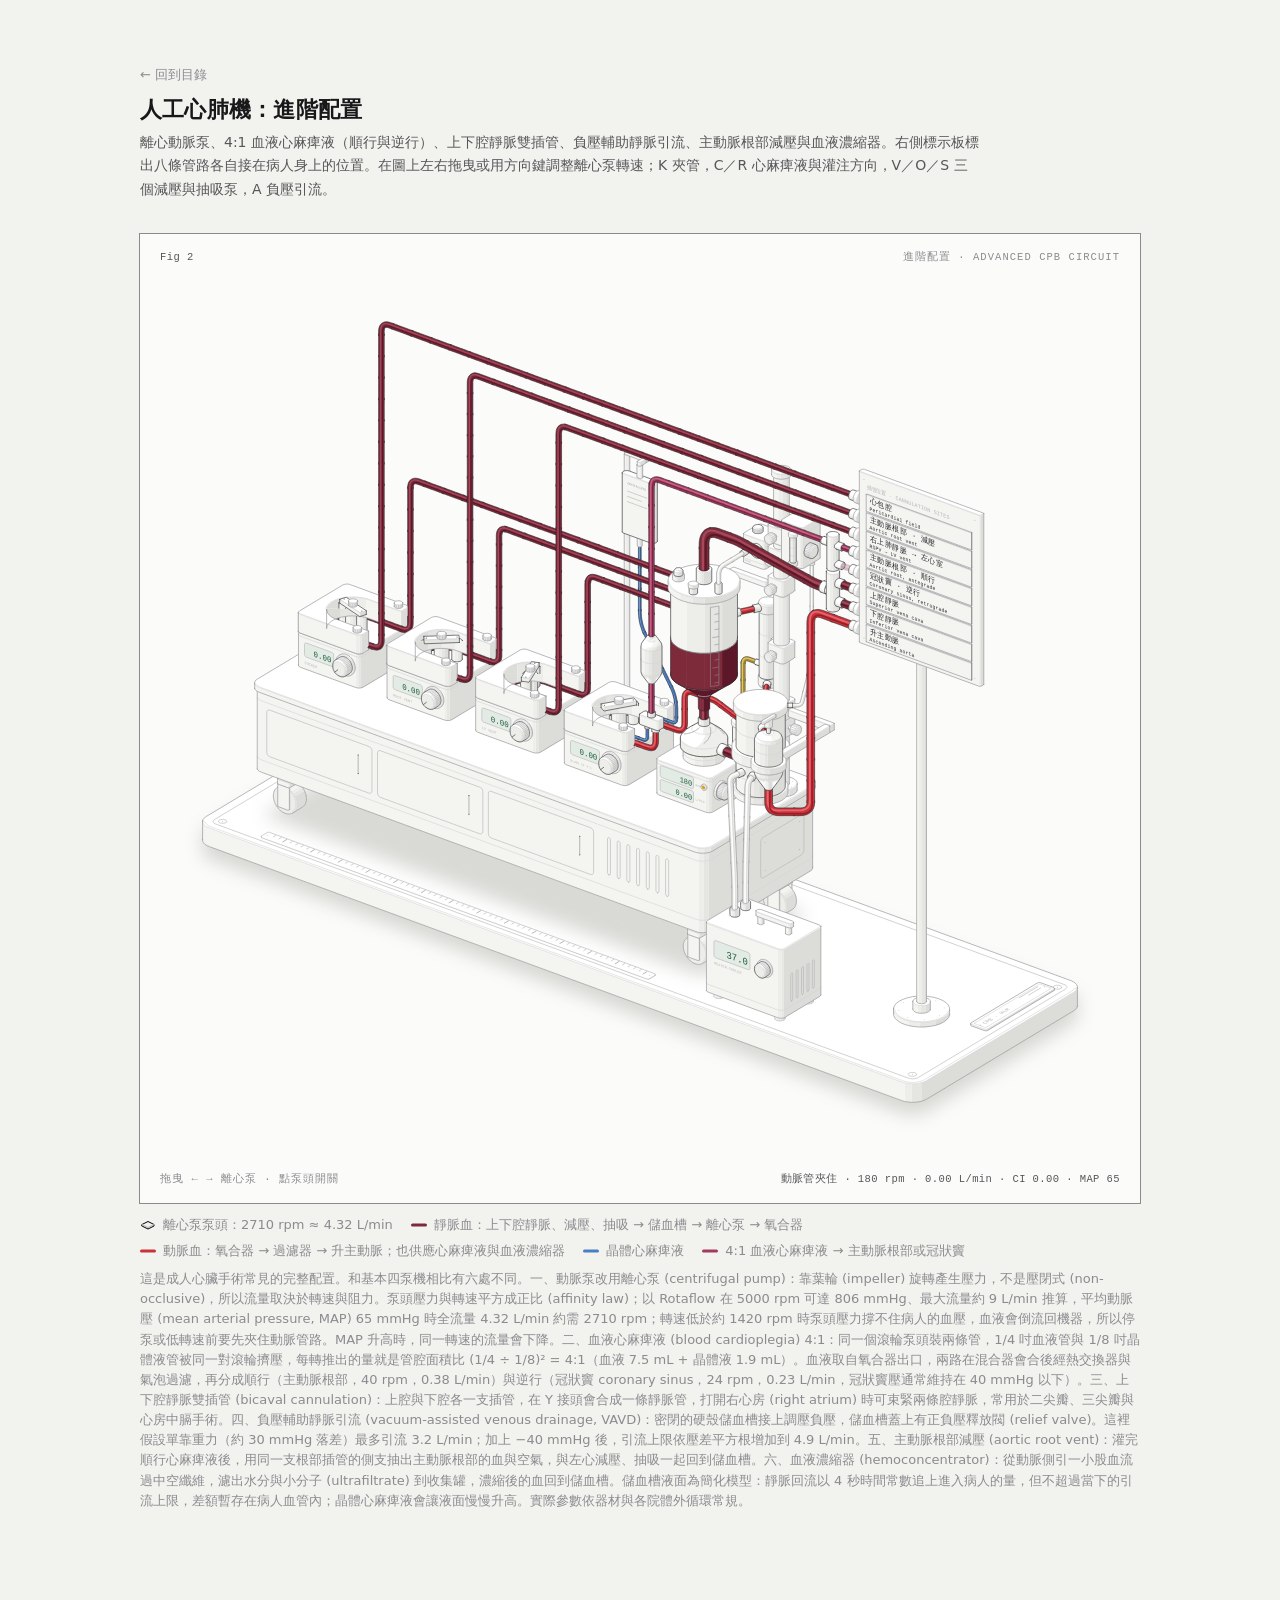
==== commit c46d119b: "桌布：進階配置的鎖定畫面與 Mac 桌面版 - wallpaper/：iPhone 鎖定畫面 1206×2622 與 Mac 桌面 2880×1800，深色、淺色各一，   畫面是全流量運轉中的進階配" ====
--- a/cpb-advanced.html
+++ b/cpb-advanced.html
@@ -178,6 +178,22 @@
 .cpb-back { margin: 0 0 10px !important; font-size: 13px !important; }
 .cpb-back a { color: var(--anatomy-muted); text-decoration: none; }
 .cpb-back a:hover { text-decoration: underline; }
+/* lock-screen wallpaper: the figure alone under the clock */
+body[data-wallpaper] { margin: 0; background: var(--anatomy-paper); overflow: hidden; }
+body[data-wallpaper] .iso-page { width: 402px; height: 874px; max-width: none; margin: 0; padding: 0; position: relative; }
+body[data-wallpaper] .cpb-wall { position: absolute; left: 8px; right: 8px; top: 300px; bottom: 96px; display: flex; align-items: center; justify-content: center; }
+body[data-wallpaper] .cpb-wall svg.iso-svg { width: 100%; height: auto; max-height: 100%; margin: 0; }
+body[data-wallpaper] .cpb-hidden { display: none; }
+body[data-wallpaper].desk .iso-page { width: 1440px; height: 900px; }
+body[data-wallpaper].desk .cpb-wall { left: 180px; right: 180px; top: 64px; bottom: 120px; }
+/* soft palette for the wallpaper: one chroma, hues round the wheel; venous stays darker than arterial */
+.iso.cpb-soft {
+  --cpb-venous: oklch(0.45 0.13 15); --cpb-venous-shine: oklch(0.54 0.12 15); --cpb-venous-shade: oklch(0.37 0.11 15);
+  --cpb-arterial: oklch(0.63 0.15 27); --cpb-arterial-shine: oklch(0.72 0.12 27); --cpb-arterial-shade: oklch(0.53 0.15 27);
+  --cpb-cp: oklch(0.64 0.10 248); --cpb-cp-shine: oklch(0.73 0.08 248); --cpb-cp-shade: oklch(0.54 0.10 248);
+  --cpb-mix: oklch(0.58 0.12 350); --cpb-mix-shine: oklch(0.67 0.10 350); --cpb-mix-shade: oklch(0.49 0.12 350);
+  --cpb-uf: oklch(0.74 0.10 88); --cpb-uf-shine: oklch(0.82 0.08 88); --cpb-uf-shade: oklch(0.64 0.10 88);
+}
 </style><header class="cpb-head"><p class="cpb-back"><a href="./">← 回到目錄</a></p><h1>人工心肺機：進階配置</h1><p>離心動脈泵、4:1 血液心麻痺液（順行與逆行）、上下腔靜脈雙插管、負壓輔助靜脈引流、主動脈根部減壓與血液濃縮器。右側標示板標出八條管路各自接在病人身上的位置。在圖上左右拖曳或用方向鍵調整離心泵轉速；K 夾管，C／R 心麻痺液與灌注方向，V／O／S 三個減壓與抽吸泵，A 負壓引流。</p></header><figure class="iso-figure"><div class="iso-plate"><div class="iso-plate-corners" aria-hidden="true"><span class="iso-plate-corner" data-corner="fig">Fig 2</span><span class="iso-plate-corner" data-corner="title">進階配置 · advanced CPB circuit</span><span class="iso-plate-corner" data-corner="hint">拖曳 ← → 離心泵 · 點泵頭開關</span><span class="iso-plate-corner" data-corner="readout" data-readout>停機 · 0 rpm · 0.00 L/min · CI 0.00 · MAP 65</span></div><div class="iso-stage cpb-stage" tabindex="0" role="slider" aria-label="進階人工心肺機：左右方向鍵調整離心泵轉速（按住 Shift 一次 500 rpm），End 全流量，Home 全部停機；K 夾住或放開動脈管路；C 開關心麻痺液泵，R 切換順行與逆行；V 左心減壓泵，O 主動脈根部減壓泵，S 抽吸泵；A 開關負壓輔助引流；在圖上左右拖曳也可調整離心泵轉速，點滾輪泵頭可開關" aria-valuemin="0" aria-valuemax="5000" aria-valuenow="0" aria-valuetext="停機"><svg xmlns="http://www.w3.org/2000/svg" class="iso-svg" viewBox="0 0 960 860" role="img" aria-label="人工心肺機進階配置的等角剖析圖：推車式主機上一排四個滾輪泵 (roller pump)——抽吸泵、主動脈根部減壓泵、左心減壓泵、4:1 血液心麻痺液泵——以及離心動脈泵 (centrifugal pump) 的控制台與驅動器；立柱上有硬殼靜脈儲血槽、膜式氧合器、動脈過濾器、血液濃縮器、氣體混合器與負壓輔助靜脈引流調節器。右側標示板列出八個插管位置：心包腔、主動脈根部減壓、右上肺靜脈到左心室、主動脈根部順行灌注、冠狀竇逆行灌注、上腔靜脈、下腔靜脈、升主動脈。"><path class="iso-halo" d="M38.9 548.8L39.5 547.2L40.8 545.6L42.7 544.3L191.1 455.1L193.5 453.9L196.3 453L199.5 452.3L202.9 452L206.3 451.9L209.8 452.2L213 452.8L215.9 453.7L914.3 709.8L916.8 710.9L918.8 712.3L920.2 713.8L921 715.3L921.1 717L921.1 735.8L920.5 737.4L919.2 738.9L917.3 740.3L768.9 829.4L766.5 830.6L763.7 831.6L760.5 832.2L757.1 832.6L753.7 832.6L750.2 832.3L747 831.8L744.1 830.9L45.7 574.7L43.2 573.6L41.2 572.3L39.8 570.8L39 569.2L38.9 567.6Z"/><g class="iso-solid"><path class="iso-fill" d="M195.1 492.9L195.4 491.4L196.5 490L198.1 488.7L200.4 487.7L203 486.9L206 486.4L209.2 486.2L212.3 486.3L215.3 486.8L218 487.6L220.3 488.6L222 489.9L223.1 491.3L223.5 492.8L223.5 495.3L223.2 496.8L222.1 498.2L220.5 499.4L218.3 500.5L215.6 501.3L212.6 501.8L209.4 502L206.3 501.8L203.3 501.4L200.6 500.6L198.3 499.5L196.6 498.3L195.5 496.9L195.1 495.4Z"/><path class="iso-shade" data-shade="0" d="M220.5 499.4L218.3 500.5L218.3 498L220.5 496.9ZM218.3 500.5L215.6 501.3L215.6 498.8L218.3 498ZM223.5 495.3L223.2 496.8L223.2 494.3L223.5 492.8ZM223.2 496.8L222.1 498.2L222.1 495.7L223.2 494.3ZM222.1 498.2L220.5 499.4L220.5 496.9L222.1 495.7Z"/><path class="iso-shade" data-shade="1" d="M215.6 501.3L212.6 501.8L212.6 499.3L215.6 498.8ZM212.6 501.8L209.4 502L209.4 499.5L212.6 499.3Z"/><path class="iso-shade" data-shade="2" d="M209.4 502L206.3 501.8L206.3 499.3L209.4 499.5ZM206.3 501.8L203.3 501.4L203.3 498.9L206.3 499.3Z"/><path class="iso-shade" data-shade="3" d="M203.3 501.4L200.6 500.6L200.6 498.1L203.3 498.9ZM200.6 500.6L198.3 499.5L198.3 497L200.6 498.1ZM198.3 499.5L196.6 498.3L196.6 495.8L198.3 497ZM196.6 498.3L195.5 496.9L195.5 494.4L196.6 495.8ZM195.5 496.9L195.1 495.4L195.1 492.9L195.5 494.4Z"/><path class="iso-top" d="M220.5 496.9L218.3 498L215.6 498.8L212.6 499.3L209.4 499.5L206.3 499.3L203.3 498.9L200.6 498.1L198.3 497L196.6 495.8L195.5 494.4L195.1 492.9L195.4 491.4L196.5 490L198.1 488.7L200.4 487.7L203 486.9L206 486.4L209.2 486.2L212.3 486.3L215.3 486.8L218 487.6L220.3 488.6L222 489.9L223.1 491.3L223.5 492.8L223.2 494.3L222.1 495.7Z"/><path class="iso-line iso-crease" data-tone="faint" d="M223.5 492.8L223.2 494.3L222.1 495.7L220.5 496.9L218.3 498L215.6 498.8L212.6 499.3L209.4 499.5L206.3 499.3L203.3 498.9L200.6 498.1L198.3 497L196.6 495.8L195.5 494.4L195.1 492.9"/><path class="iso-line iso-edge" data-tone="lo" d="M195.1 492.9L195.4 491.4L196.5 490L198.1 488.7L200.4 487.7L203 486.9L206 486.4L209.2 486.2L212.3 486.3L215.3 486.8L218 487.6L220.3 488.6L222 489.9L223.1 491.3L223.5 492.8M223.5 495.3L223.2 496.8L222.1 498.2L220.5 499.4L218.3 500.5L215.6 501.3L212.6 501.8L209.4 502L206.3 501.8L203.3 501.4L200.6 500.6L198.3 499.5L196.6 498.3L195.5 496.9L195.1 495.4M195.1 492.9L195.1 495.4M223.5 492.8L223.5 495.3"/></g><g class="iso-solid"><path class="iso-fill" d="M198.3 486L198.6 484.9L199.4 483.8L200.6 482.8L202.4 482L204.4 481.3L206.8 480.9L209.2 480.8L211.6 480.9L214 481.3L216.1 481.9L217.8 482.7L219.2 483.7L220 484.8L220.3 485.9L220.3 492.8L220 493.9L219.3 495L218 496L216.2 496.8L214.2 497.5L211.9 497.9L209.4 498L207 497.9L204.6 497.5L202.5 496.9L200.8 496.1L199.5 495.1L198.6 494L198.3 492.9Z"/><path class="iso-shade" data-shade="0" d="M218 496L216.2 496.8L216.2 490L218 489.1ZM216.2 496.8L214.2 497.5L214.2 490.6L216.2 490ZM220.3 492.8L220 493.9L220 487.1L220.3 485.9ZM220 493.9L219.3 495L219.3 488.1L220 487.1ZM219.3 495L218 496L218 489.1L219.3 488.1Z"/><path class="iso-shade" data-shade="1" d="M214.2 497.5L211.9 497.9L211.9 491L214.2 490.6ZM211.9 497.9L209.4 498L209.4 491.1L211.9 491Z"/><path class="iso-shade" data-shade="2" d="M209.4 498L207 497.9L207 491L209.4 491.1ZM207 497.9L204.6 497.5L204.6 490.6L207 491Z"/><path class="iso-shade" data-shade="3" d="M204.6 497.5L202.5 496.9L202.5 490L204.6 490.6ZM202.5 496.9L200.8 496.1L200.8 489.2L202.5 490ZM200.8 496.1L199.5 495.1L199.5 488.2L200.8 489.2ZM199.5 495.1L198.6 494L198.6 487.2L199.5 488.2ZM198.6 494L198.3 492.9L198.3 486L198.6 487.2Z"/><path class="iso-top" d="M218 489.1L216.2 490L214.2 490.6L211.9 491L209.4 491.1L207 491L204.6 490.6L202.5 490L200.8 489.2L199.5 488.2L198.6 487.2L198.3 486L198.6 484.9L199.4 483.8L200.6 482.8L202.4 482L204.4 481.3L206.8 480.9L209.2 480.8L211.6 480.9L214 481.3L216.1 481.9L217.8 482.7L219.2 483.7L220 484.8L220.3 485.9L220 487.1L219.3 488.1Z"/><path class="iso-line iso-crease" data-tone="faint" d="M220.3 485.9L220 487.1L219.3 488.1L218 489.1L216.2 490L214.2 490.6L211.9 491L209.4 491.1L207 491L204.6 490.6L202.5 490L200.8 489.2L199.5 488.2L198.6 487.2L198.3 486"/><path class="iso-line iso-edge" data-tone="mid" d="M198.3 486L198.6 484.9L199.4 483.8L200.6 482.8L202.4 482L204.4 481.3L206.8 480.9L209.2 480.8L211.6 480.9L214 481.3L216.1 481.9L217.8 482.7L219.2 483.7L220 484.8L220.3 485.9M220.3 492.8L220 493.9L219.3 495L218 496L216.2 496.8L214.2 497.5L211.9 497.9L209.4 498L207 497.9L204.6 497.5L202.5 496.9L200.8 496.1L199.5 495.1L198.6 494L198.3 492.9M198.3 486L198.3 492.9M220.3 485.9L220.3 492.8"/></g><g class="iso-solid"><path class="iso-fill" d="M77.3 563.7L77.6 562.2L78.6 560.8L80.3 559.6L82.5 558.5L85.2 557.7L88.2 557.2L91.3 557L94.5 557.2L97.5 557.6L100.2 558.4L102.4 559.5L104.2 560.7L105.2 562.1L105.6 563.6L105.6 566.1L105.3 567.6L104.3 569L102.6 570.3L100.4 571.3L97.7 572.1L94.7 572.6L91.6 572.8L88.4 572.7L85.4 572.2L82.7 571.4L80.5 570.4L78.7 569.1L77.7 567.7L77.3 566.2Z"/><path class="iso-shade" data-shade="0" d="M102.6 570.3L100.4 571.3L100.4 568.8L102.6 567.8ZM100.4 571.3L97.7 572.1L97.7 569.6L100.4 568.8ZM105.6 566.1L105.3 567.6L105.3 565.1L105.6 563.6ZM105.3 567.6L104.3 569L104.3 566.5L105.3 565.1ZM104.3 569L102.6 570.3L102.6 567.8L104.3 566.5Z"/><path class="iso-shade" data-shade="1" d="M97.7 572.1L94.7 572.6L94.7 570.1L97.7 569.6ZM94.7 572.6L91.6 572.8L91.6 570.3L94.7 570.1Z"/><path class="iso-shade" data-shade="2" d="M91.6 572.8L88.4 572.7L88.4 570.2L91.6 570.3ZM88.4 572.7L85.4 572.2L85.4 569.7L88.4 570.2Z"/><path class="iso-shade" data-shade="3" d="M85.4 572.2L82.7 571.4L82.7 568.9L85.4 569.7ZM82.7 571.4L80.5 570.4L80.5 567.9L82.7 568.9ZM80.5 570.4L78.7 569.1L78.7 566.6L80.5 567.9ZM78.7 569.1L77.7 567.7L77.7 565.2L78.7 566.6ZM77.7 567.7L77.3 566.2L77.3 563.7L77.7 565.2Z"/><path class="iso-top" d="M102.6 567.8L100.4 568.8L97.7 569.6L94.7 570.1L91.6 570.3L88.4 570.2L85.4 569.7L82.7 568.9L80.5 567.9L78.7 566.6L77.7 565.2L77.3 563.7L77.6 562.2L78.6 560.8L80.3 559.6L82.5 558.5L85.2 557.7L88.2 557.2L91.3 557L94.5 557.2L97.5 557.6L100.2 558.4L102.4 559.5L104.2 560.7L105.2 562.1L105.6 563.6L105.3 565.1L104.3 566.5Z"/><path class="iso-line iso-crease" data-tone="faint" d="M105.6 563.6L105.3 565.1L104.3 566.5L102.6 567.8L100.4 568.8L97.7 569.6L94.7 570.1L91.6 570.3L88.4 570.2L85.4 569.7L82.7 568.9L80.5 567.9L78.7 566.6L77.7 565.2L77.3 563.7"/><path class="iso-line iso-edge" data-tone="lo" d="M77.3 563.7L77.6 562.2L78.6 560.8L80.3 559.6L82.5 558.5L85.2 557.7L88.2 557.2L91.3 557L94.5 557.2L97.5 557.6L100.2 558.4L102.4 559.5L104.2 560.7L105.2 562.1L105.6 563.6M105.6 566.1L105.3 567.6L104.3 569L102.6 570.3L100.4 571.3L97.7 572.1L94.7 572.6L91.6 572.8L88.4 572.7L85.4 572.2L82.7 571.4L80.5 570.4L78.7 569.1L77.7 567.7L77.3 566.2M77.3 563.7L77.3 566.2M105.6 563.6L105.6 566.1"/></g><g class="iso-solid"><path class="iso-fill" d="M80.5 556.8L80.7 555.7L81.5 554.6L82.8 553.6L84.5 552.8L86.6 552.1L88.9 551.8L91.3 551.6L93.8 551.7L96.1 552.1L98.2 552.7L100 553.5L101.3 554.5L102.1 555.6L102.4 556.7L102.4 563.6L102.2 564.8L101.4 565.9L100.1 566.8L98.4 567.7L96.3 568.3L94 568.7L91.6 568.8L89.1 568.7L86.8 568.3L84.7 567.7L82.9 566.9L81.6 565.9L80.8 564.9L80.5 563.7Z"/><path class="iso-shade" data-shade="0" d="M100.1 566.8L98.4 567.7L98.4 560.8L100.1 559.9ZM98.4 567.7L96.3 568.3L96.3 561.4L98.4 560.8ZM102.4 563.6L102.2 564.8L102.2 557.9L102.4 556.7ZM102.2 564.8L101.4 565.9L101.4 559L102.2 557.9ZM101.4 565.9L100.1 566.8L100.1 559.9L101.4 559Z"/><path class="iso-shade" data-shade="1" d="M96.3 568.3L94 568.7L94 561.8L96.3 561.4ZM94 568.7L91.6 568.8L91.6 561.9L94 561.8Z"/><path class="iso-shade" data-shade="2" d="M91.6 568.8L89.1 568.7L89.1 561.8L91.6 561.9ZM89.1 568.7L86.8 568.3L86.8 561.4L89.1 561.8Z"/><path class="iso-shade" data-shade="3" d="M86.8 568.3L84.7 567.7L84.7 560.8L86.8 561.4ZM84.7 567.7L82.9 566.9L82.9 560L84.7 560.8ZM82.9 566.9L81.6 565.9L81.6 559.1L82.9 560ZM81.6 565.9L80.8 564.9L80.8 558L81.6 559.1ZM80.8 564.9L80.5 563.7L80.5 556.8L80.8 558Z"/><path class="iso-top" d="M100.1 559.9L98.4 560.8L96.3 561.4L94 561.8L91.6 561.9L89.1 561.8L86.8 561.4L84.7 560.8L82.9 560L81.6 559.1L80.8 558L80.5 556.8L80.7 555.7L81.5 554.6L82.8 553.6L84.5 552.8L86.6 552.1L88.9 551.8L91.3 551.6L93.8 551.7L96.1 552.1L98.2 552.7L100 553.5L101.3 554.5L102.1 555.6L102.4 556.7L102.2 557.9L101.4 559Z"/><path class="iso-line iso-crease" data-tone="faint" d="M102.4 556.7L102.2 557.9L101.4 559L100.1 559.9L98.4 560.8L96.3 561.4L94 561.8L91.6 561.9L89.1 561.8L86.8 561.4L84.7 560.8L82.9 560L81.6 559.1L80.8 558L80.5 556.8"/><path class="iso-line iso-edge" data-tone="mid" d="M80.5 556.8L80.7 555.7L81.5 554.6L82.8 553.6L84.5 552.8L86.6 552.1L88.9 551.8L91.3 551.6L93.8 551.7L96.1 552.1L98.2 552.7L100 553.5L101.3 554.5L102.1 555.6L102.4 556.7M102.4 563.6L102.2 564.8L101.4 565.9L100.1 566.8L98.4 567.7L96.3 568.3L94 568.7L91.6 568.8L89.1 568.7L86.8 568.3L84.7 567.7L82.9 566.9L81.6 565.9L80.8 564.9L80.5 563.7M80.5 556.8L80.5 563.7M102.4 556.7L102.4 563.6"/></g><g class="iso-solid"><path class="iso-fill" d="M524.7 613.8L525.1 612.3L526.1 610.9L527.8 609.6L530 608.6L532.6 607.8L535.6 607.3L538.8 607.1L541.9 607.2L545 607.7L547.7 608.5L549.9 609.5L551.6 610.8L552.7 612.2L553.1 613.7L553.1 616.2L552.8 617.7L551.8 619.1L550.1 620.3L547.9 621.4L545.2 622.2L542.2 622.7L539.1 622.9L535.9 622.8L532.9 622.3L530.2 621.5L527.9 620.4L526.2 619.2L525.1 617.8L524.7 616.3Z"/><path class="iso-shade" data-shade="0" d="M550.1 620.3L547.9 621.4L547.9 618.9L550.1 617.8ZM547.9 621.4L545.2 622.2L545.2 619.7L547.9 618.9ZM553.1 616.2L552.8 617.7L552.8 615.2L553.1 613.7ZM552.8 617.7L551.8 619.1L551.8 616.6L552.8 615.2ZM551.8 619.1L550.1 620.3L550.1 617.8L551.8 616.6Z"/><path class="iso-shade" data-shade="1" d="M545.2 622.2L542.2 622.7L542.2 620.2L545.2 619.7ZM542.2 622.7L539.1 622.9L539.1 620.4L542.2 620.2Z"/><path class="iso-shade" data-shade="2" d="M539.1 622.9L535.9 622.8L535.9 620.2L539.1 620.4ZM535.9 622.8L532.9 622.3L532.9 619.8L535.9 620.2Z"/><path class="iso-shade" data-shade="3" d="M532.9 622.3L530.2 621.5L530.2 619L532.9 619.8ZM530.2 621.5L527.9 620.4L527.9 617.9L530.2 619ZM527.9 620.4L526.2 619.2L526.2 616.7L527.9 617.9ZM526.2 619.2L525.1 617.8L525.1 615.3L526.2 616.7ZM525.1 617.8L524.7 616.3L524.7 613.8L525.1 615.3Z"/><path class="iso-top" d="M550.1 617.8L547.9 618.9L545.2 619.7L542.2 620.2L539.1 620.4L535.9 620.2L532.9 619.8L530.2 619L527.9 617.9L526.2 616.7L525.1 615.3L524.7 613.8L525.1 612.3L526.1 610.9L527.8 609.6L530 608.6L532.6 607.8L535.6 607.3L538.8 607.1L541.9 607.2L545 607.7L547.7 608.5L549.9 609.5L551.6 610.8L552.7 612.2L553.1 613.7L552.8 615.2L551.8 616.6Z"/><path class="iso-line iso-crease" data-tone="faint" d="M553.1 613.7L552.8 615.2L551.8 616.6L550.1 617.8L547.9 618.9L545.2 619.7L542.2 620.2L539.1 620.4L535.9 620.2L532.9 619.8L530.2 619L527.9 617.9L526.2 616.7L525.1 615.3L524.7 613.8"/><path class="iso-line iso-edge" data-tone="lo" d="M524.7 613.8L525.1 612.3L526.1 610.9L527.8 609.6L530 608.6L532.6 607.8L535.6 607.3L538.8 607.1L541.9 607.2L545 607.7L547.7 608.5L549.9 609.5L551.6 610.8L552.7 612.2L553.1 613.7M553.1 616.2L552.8 617.7L551.8 619.1L550.1 620.3L547.9 621.4L545.2 622.2L542.2 622.7L539.1 622.9L535.9 622.8L532.9 622.3L530.2 621.5L527.9 620.4L526.2 619.2L525.1 617.8L524.7 616.3M524.7 613.8L524.7 616.3M553.1 613.7L553.1 616.2"/></g><g class="iso-solid"><path class="iso-fill" d="M527.9 606.9L528.2 605.8L529 604.7L530.3 603.7L532 602.9L534.1 602.2L536.4 601.8L538.8 601.7L541.3 601.8L543.6 602.2L545.7 602.8L547.4 603.6L548.8 604.6L549.6 605.7L549.9 606.8L549.9 613.7L549.7 614.8L548.9 615.9L547.6 616.9L545.9 617.7L543.8 618.4L541.5 618.8L539 618.9L536.6 618.8L534.3 618.4L532.2 617.8L530.4 617L529.1 616L528.2 614.9L527.9 613.8Z"/><path class="iso-shade" data-shade="0" d="M547.6 616.9L545.9 617.7L545.9 610.9L547.6 610ZM545.9 617.7L543.8 618.4L543.8 611.5L545.9 610.9ZM549.9 613.7L549.7 614.8L549.7 608L549.9 606.8ZM549.7 614.8L548.9 615.9L548.9 609L549.7 608ZM548.9 615.9L547.6 616.9L547.6 610L548.9 609Z"/><path class="iso-shade" data-shade="1" d="M543.8 618.4L541.5 618.8L541.5 611.9L543.8 611.5ZM541.5 618.8L539 618.9L539 612L541.5 611.9Z"/><path class="iso-shade" data-shade="2" d="M539 618.9L536.6 618.8L536.6 611.9L539 612ZM536.6 618.8L534.3 618.4L534.3 611.5L536.6 611.9Z"/><path class="iso-shade" data-shade="3" d="M534.3 618.4L532.2 617.8L532.2 610.9L534.3 611.5ZM532.2 617.8L530.4 617L530.4 610.1L532.2 610.9ZM530.4 617L529.1 616L529.1 609.1L530.4 610.1ZM529.1 616L528.2 614.9L528.2 608.1L529.1 609.1ZM528.2 614.9L527.9 613.8L527.9 606.9L528.2 608.1Z"/><path class="iso-top" d="M547.6 610L545.9 610.9L543.8 611.5L541.5 611.9L539 612L536.6 611.9L534.3 611.5L532.2 610.9L530.4 610.1L529.1 609.1L528.2 608.1L527.9 606.9L528.2 605.8L529 604.7L530.3 603.7L532 602.9L534.1 602.2L536.4 601.8L538.8 601.7L541.3 601.8L543.6 602.2L545.7 602.8L547.4 603.6L548.8 604.6L549.6 605.7L549.9 606.8L549.7 608L548.9 609Z"/><path class="iso-line iso-crease" data-tone="faint" d="M549.9 606.8L549.7 608L548.9 609L547.6 610L545.9 610.9L543.8 611.5L541.5 611.9L539 612L536.6 611.9L534.3 611.5L532.2 610.9L530.4 610.1L529.1 609.1L528.2 608.1L527.9 606.9"/><path class="iso-line iso-edge" data-tone="mid" d="M527.9 606.9L528.2 605.8L529 604.7L530.3 603.7L532 602.9L534.1 602.2L536.4 601.8L538.8 601.7L541.3 601.8L543.6 602.2L545.7 602.8L547.4 603.6L548.8 604.6L549.6 605.7L549.9 606.8M549.9 613.7L549.7 614.8L548.9 615.9L547.6 616.9L545.9 617.7L543.8 618.4L541.5 618.8L539 618.9L536.6 618.8L534.3 618.4L532.2 617.8L530.4 617L529.1 616L528.2 614.9L527.9 613.8M527.9 606.9L527.9 613.8M549.9 606.8L549.9 613.7"/></g><g class="iso-solid"><path class="iso-fill" d="M406.9 684.6L407.2 683.1L408.2 681.7L409.9 680.5L412.1 679.4L414.8 678.6L417.8 678.1L420.9 677.9L424.1 678.1L427.1 678.5L429.8 679.3L432.1 680.4L433.8 681.6L434.9 683L435.3 684.5L435.3 687L434.9 688.5L433.9 689.9L432.2 691.2L430 692.2L427.4 693L424.4 693.5L421.2 693.7L418.1 693.6L415 693.1L412.3 692.3L410.1 691.3L408.4 690L407.3 688.6L406.9 687.1Z"/><path class="iso-shade" data-shade="0" d="M432.2 691.2L430 692.2L430 689.7L432.2 688.7ZM430 692.2L427.4 693L427.4 690.5L430 689.7ZM435.3 687L434.9 688.5L434.9 686L435.3 684.5ZM434.9 688.5L433.9 689.9L433.9 687.4L434.9 686ZM433.9 689.9L432.2 691.2L432.2 688.7L433.9 687.4Z"/><path class="iso-shade" data-shade="1" d="M427.4 693L424.4 693.5L424.4 691L427.4 690.5ZM424.4 693.5L421.2 693.7L421.2 691.2L424.4 691Z"/><path class="iso-shade" data-shade="2" d="M421.2 693.7L418.1 693.6L418.1 691.1L421.2 691.2ZM418.1 693.6L415 693.1L415 690.6L418.1 691.1Z"/><path class="iso-shade" data-shade="3" d="M415 693.1L412.3 692.3L412.3 689.8L415 690.6ZM412.3 692.3L410.1 691.3L410.1 688.8L412.3 689.8ZM410.1 691.3L408.4 690L408.4 687.5L410.1 688.8ZM408.4 690L407.3 688.6L407.3 686.1L408.4 687.5ZM407.3 688.6L406.9 687.1L406.9 684.6L407.3 686.1Z"/><path class="iso-top" d="M432.2 688.7L430 689.7L427.4 690.5L424.4 691L421.2 691.2L418.1 691.1L415 690.6L412.3 689.8L410.1 688.8L408.4 687.5L407.3 686.1L406.9 684.6L407.2 683.1L408.2 681.7L409.9 680.5L412.1 679.4L414.8 678.6L417.8 678.1L420.9 677.9L424.1 678.1L427.1 678.5L429.8 679.3L432.1 680.4L433.8 681.6L434.9 683L435.3 684.5L434.9 686L433.9 687.4Z"/><path class="iso-line iso-crease" data-tone="faint" d="M435.3 684.5L434.9 686L433.9 687.4L432.2 688.7L430 689.7L427.4 690.5L424.4 691L421.2 691.2L418.1 691.1L415 690.6L412.3 689.8L410.1 688.8L408.4 687.5L407.3 686.1L406.9 684.6"/><path class="iso-line iso-edge" data-tone="lo" d="M406.9 684.6L407.2 683.1L408.2 681.7L409.9 680.5L412.1 679.4L414.8 678.6L417.8 678.1L420.9 677.9L424.1 678.1L427.1 678.5L429.8 679.3L432.1 680.4L433.8 681.6L434.9 683L435.3 684.5M435.3 687L434.9 688.5L433.9 689.9L432.2 691.2L430 692.2L427.4 693L424.4 693.5L421.2 693.7L418.1 693.6L415 693.1L412.3 692.3L410.1 691.3L408.4 690L407.3 688.6L406.9 687.1M406.9 684.6L406.9 687.1M435.3 684.5L435.3 687"/></g><g class="iso-solid"><path class="iso-fill" d="M410.1 677.7L410.3 676.6L411.1 675.5L412.4 674.5L414.1 673.7L416.2 673L418.5 672.7L421 672.5L423.4 672.6L425.7 673L427.8 673.6L429.6 674.4L430.9 675.4L431.8 676.5L432.1 677.6L432.1 684.5L431.8 685.7L431 686.8L429.7 687.7L428 688.6L425.9 689.2L423.6 689.6L421.2 689.7L418.7 689.6L416.4 689.2L414.3 688.6L412.6 687.8L411.2 686.8L410.4 685.8L410.1 684.6Z"/><path class="iso-shade" data-shade="0" d="M429.7 687.7L428 688.6L428 681.7L429.7 680.9ZM428 688.6L425.9 689.2L425.9 682.3L428 681.7ZM432.1 684.5L431.8 685.7L431.8 678.8L432.1 677.6ZM431.8 685.7L431 686.8L431 679.9L431.8 678.8ZM431 686.8L429.7 687.7L429.7 680.9L431 679.9Z"/><path class="iso-shade" data-shade="1" d="M425.9 689.2L423.6 689.6L423.6 682.7L425.9 682.3ZM423.6 689.6L421.2 689.7L421.2 682.8L423.6 682.7Z"/><path class="iso-shade" data-shade="2" d="M421.2 689.7L418.7 689.6L418.7 682.7L421.2 682.8ZM418.7 689.6L416.4 689.2L416.4 682.3L418.7 682.7Z"/><path class="iso-shade" data-shade="3" d="M416.4 689.2L414.3 688.6L414.3 681.7L416.4 682.3ZM414.3 688.6L412.6 687.8L412.6 680.9L414.3 681.7ZM412.6 687.8L411.2 686.8L411.2 680L412.6 680.9ZM411.2 686.8L410.4 685.8L410.4 678.9L411.2 680ZM410.4 685.8L410.1 684.6L410.1 677.7L410.4 678.9Z"/><path class="iso-top" d="M429.7 680.9L428 681.7L425.9 682.3L423.6 682.7L421.2 682.8L418.7 682.7L416.4 682.3L414.3 681.7L412.6 680.9L411.2 680L410.4 678.9L410.1 677.7L410.3 676.6L411.1 675.5L412.4 674.5L414.1 673.7L416.2 673L418.5 672.7L421 672.5L423.4 672.6L425.7 673L427.8 673.6L429.6 674.4L430.9 675.4L431.8 676.5L432.1 677.6L431.8 678.8L431 679.9Z"/><path class="iso-line iso-crease" data-tone="faint" d="M432.1 677.6L431.8 678.8L431 679.9L429.7 680.9L428 681.7L425.9 682.3L423.6 682.7L421.2 682.8L418.7 682.7L416.4 682.3L414.3 681.7L412.6 680.9L411.2 680L410.4 678.9L410.1 677.7"/><path class="iso-line iso-edge" data-tone="mid" d="M410.1 677.7L410.3 676.6L411.1 675.5L412.4 674.5L414.1 673.7L416.2 673L418.5 672.7L421 672.5L423.4 672.6L425.7 673L427.8 673.6L429.6 674.4L430.9 675.4L431.8 676.5L432.1 677.6M432.1 684.5L431.8 685.7L431 686.8L429.7 687.7L428 688.6L425.9 689.2L423.6 689.6L421.2 689.7L418.7 689.6L416.4 689.2L414.3 688.6L412.6 687.8L411.2 686.8L410.4 685.8L410.1 684.6M410.1 677.7L410.1 684.6M432.1 677.6L432.1 684.5"/></g><g class="iso-solid"><path class="iso-fill" d="M854.4 734.7L854.7 733.2L855.7 731.8L857.4 730.5L859.6 729.5L862.3 728.7L865.3 728.2L868.4 728L871.6 728.1L874.6 728.6L877.3 729.4L879.5 730.4L881.3 731.7L882.3 733.1L882.7 734.6L882.7 737.1L882.4 738.6L881.4 740L879.7 741.2L877.5 742.3L874.8 743.1L871.8 743.6L868.7 743.8L865.5 743.7L862.5 743.2L859.8 742.4L857.6 741.4L855.8 740.1L854.8 738.7L854.4 737.2Z"/><path class="iso-shade" data-shade="0" d="M879.7 741.2L877.5 742.3L877.5 739.8L879.7 738.7ZM877.5 742.3L874.8 743.1L874.8 740.6L877.5 739.8ZM882.7 737.1L882.4 738.6L882.4 736.1L882.7 734.6ZM882.4 738.6L881.4 740L881.4 737.5L882.4 736.1ZM881.4 740L879.7 741.2L879.7 738.7L881.4 737.5Z"/><path class="iso-shade" data-shade="1" d="M874.8 743.1L871.8 743.6L871.8 741.1L874.8 740.6ZM871.8 743.6L868.7 743.8L868.7 741.3L871.8 741.1Z"/><path class="iso-shade" data-shade="2" d="M868.7 743.8L865.5 743.7L865.5 741.2L868.7 741.3ZM865.5 743.7L862.5 743.2L862.5 740.7L865.5 741.2Z"/><path class="iso-shade" data-shade="3" d="M862.5 743.2L859.8 742.4L859.8 739.9L862.5 740.7ZM859.8 742.4L857.6 741.4L857.6 738.8L859.8 739.9ZM857.6 741.4L855.8 740.1L855.8 737.6L857.6 738.8ZM855.8 740.1L854.8 738.7L854.8 736.2L855.8 737.6ZM854.8 738.7L854.4 737.2L854.4 734.7L854.8 736.2Z"/><path class="iso-top" d="M879.7 738.7L877.5 739.8L874.8 740.6L871.8 741.1L868.7 741.3L865.5 741.2L862.5 740.7L859.8 739.9L857.6 738.8L855.8 737.6L854.8 736.2L854.4 734.7L854.7 733.2L855.7 731.8L857.4 730.5L859.6 729.5L862.3 728.7L865.3 728.2L868.4 728L871.6 728.1L874.6 728.6L877.3 729.4L879.5 730.4L881.3 731.7L882.3 733.1L882.7 734.6L882.4 736.1L881.4 737.5Z"/><path class="iso-line iso-crease" data-tone="faint" d="M882.7 734.6L882.4 736.1L881.4 737.5L879.7 738.7L877.5 739.8L874.8 740.6L871.8 741.1L868.7 741.3L865.5 741.2L862.5 740.7L859.8 739.9L857.6 738.8L855.8 737.6L854.8 736.2L854.4 734.7"/><path class="iso-line iso-edge" data-tone="lo" d="M854.4 734.7L854.7 733.2L855.7 731.8L857.4 730.5L859.6 729.5L862.3 728.7L865.3 728.2L868.4 728L871.6 728.1L874.6 728.6L877.3 729.4L879.5 730.4L881.3 731.7L882.3 733.1L882.7 734.6M882.7 737.1L882.4 738.6L881.4 740L879.7 741.2L877.5 742.3L874.8 743.1L871.8 743.6L868.7 743.8L865.5 743.7L862.5 743.2L859.8 742.4L857.6 741.4L855.8 740.1L854.8 738.7L854.4 737.2M854.4 734.7L854.4 737.2M882.7 734.6L882.7 737.1"/></g><g class="iso-solid"><path class="iso-fill" d="M857.6 727.8L857.8 726.7L858.6 725.6L859.9 724.6L861.6 723.8L863.7 723.1L866 722.7L868.4 722.6L870.9 722.7L873.2 723.1L875.3 723.7L877.1 724.5L878.4 725.5L879.2 726.6L879.5 727.7L879.5 734.6L879.3 735.7L878.5 736.8L877.2 737.8L875.5 738.6L873.4 739.3L871.1 739.7L868.7 739.8L866.2 739.7L863.9 739.3L861.8 738.7L860 737.9L858.7 736.9L857.9 735.8L857.6 734.7Z"/><path class="iso-shade" data-shade="0" d="M877.2 737.8L875.5 738.6L875.5 731.8L877.2 730.9ZM875.5 738.6L873.4 739.3L873.4 732.4L875.5 731.8ZM879.5 734.6L879.3 735.7L879.3 728.9L879.5 727.7ZM879.3 735.7L878.5 736.8L878.5 730L879.3 728.9ZM878.5 736.8L877.2 737.8L877.2 730.9L878.5 730Z"/><path class="iso-shade" data-shade="1" d="M873.4 739.3L871.1 739.7L871.1 732.8L873.4 732.4ZM871.1 739.7L868.7 739.8L868.7 732.9L871.1 732.8Z"/><path class="iso-shade" data-shade="2" d="M868.7 739.8L866.2 739.7L866.2 732.8L868.7 732.9ZM866.2 739.7L863.9 739.3L863.9 732.4L866.2 732.8Z"/><path class="iso-shade" data-shade="3" d="M863.9 739.3L861.8 738.7L861.8 731.8L863.9 732.4ZM861.8 738.7L860 737.9L860 731L861.8 731.8ZM860 737.9L858.7 736.9L858.7 730L860 731ZM858.7 736.9L857.9 735.8L857.9 729L858.7 730ZM857.9 735.8L857.6 734.7L857.6 727.8L857.9 729Z"/><path class="iso-top" d="M877.2 730.9L875.5 731.8L873.4 732.4L871.1 732.8L868.7 732.9L866.2 732.8L863.9 732.4L861.8 731.8L860 731L858.7 730L857.9 729L857.6 727.8L857.8 726.7L858.6 725.6L859.9 724.6L861.6 723.8L863.7 723.1L866 722.7L868.4 722.6L870.9 722.7L873.2 723.1L875.3 723.7L877.1 724.5L878.4 725.5L879.2 726.6L879.5 727.7L879.3 728.9L878.5 730Z"/><path class="iso-line iso-crease" data-tone="faint" d="M879.5 727.7L879.3 728.9L878.5 730L877.2 730.9L875.5 731.8L873.4 732.4L871.1 732.8L868.7 732.9L866.2 732.8L863.9 732.4L861.8 731.8L860 731L858.7 730L857.9 729L857.6 727.8"/><path class="iso-line iso-edge" data-tone="mid" d="M857.6 727.8L857.8 726.7L858.6 725.6L859.9 724.6L861.6 723.8L863.7 723.1L866 722.7L868.4 722.6L870.9 722.7L873.2 723.1L875.3 723.7L877.1 724.5L878.4 725.5L879.2 726.6L879.5 727.7M879.5 734.6L879.3 735.7L878.5 736.8L877.2 737.8L875.5 738.6L873.4 739.3L871.1 739.7L868.7 739.8L866.2 739.7L863.9 739.3L861.8 738.7L860 737.9L858.7 736.9L857.9 735.8L857.6 734.7M857.6 727.8L857.6 734.7M879.5 727.7L879.5 734.6"/></g><g class="iso-solid"><path class="iso-fill" d="M736.5 805.5L736.8 804L737.9 802.6L739.5 801.4L741.7 800.3L744.4 799.5L747.4 799L750.6 798.8L753.7 799L756.7 799.4L759.4 800.2L761.7 801.3L763.4 802.5L764.5 803.9L764.9 805.4L764.9 807.9L764.6 809.4L763.5 810.8L761.9 812.1L759.6 813.1L757 813.9L754 814.4L750.8 814.6L747.7 814.5L744.7 814L742 813.2L739.7 812.2L738 810.9L736.9 809.5L736.5 808Z"/><path class="iso-shade" data-shade="0" d="M761.9 812.1L759.6 813.1L759.6 810.6L761.9 809.6ZM759.6 813.1L757 813.9L757 811.4L759.6 810.6ZM764.9 807.9L764.6 809.4L764.6 806.9L764.9 805.4ZM764.6 809.4L763.5 810.8L763.5 808.3L764.6 806.9ZM763.5 810.8L761.9 812.1L761.9 809.6L763.5 808.3Z"/><path class="iso-shade" data-shade="1" d="M757 813.9L754 814.4L754 811.9L757 811.4ZM754 814.4L750.8 814.6L750.8 812.1L754 811.9Z"/><path class="iso-shade" data-shade="2" d="M750.8 814.6L747.7 814.5L747.7 812L750.8 812.1ZM747.7 814.5L744.7 814L744.7 811.5L747.7 812Z"/><path class="iso-shade" data-shade="3" d="M744.7 814L742 813.2L742 810.7L744.7 811.5ZM742 813.2L739.7 812.2L739.7 809.7L742 810.7ZM739.7 812.2L738 810.9L738 808.4L739.7 809.7ZM738 810.9L736.9 809.5L736.9 807L738 808.4ZM736.9 809.5L736.5 808L736.5 805.5L736.9 807Z"/><path class="iso-top" d="M761.9 809.6L759.6 810.6L757 811.4L754 811.9L750.8 812.1L747.7 812L744.7 811.5L742 810.7L739.7 809.7L738 808.4L736.9 807L736.5 805.5L736.8 804L737.9 802.6L739.5 801.4L741.7 800.3L744.4 799.5L747.4 799L750.6 798.8L753.7 799L756.7 799.4L759.4 800.2L761.7 801.3L763.4 802.5L764.5 803.9L764.9 805.4L764.6 806.9L763.5 808.3Z"/><path class="iso-line iso-crease" data-tone="faint" d="M764.9 805.4L764.6 806.9L763.5 808.3L761.9 809.6L759.6 810.6L757 811.4L754 811.9L750.8 812.1L747.7 812L744.7 811.5L742 810.7L739.7 809.7L738 808.4L736.9 807L736.5 805.5"/><path class="iso-line iso-edge" data-tone="lo" d="M736.5 805.5L736.8 804L737.9 802.6L739.5 801.4L741.7 800.3L744.4 799.5L747.4 799L750.6 798.8L753.7 799L756.7 799.4L759.4 800.2L761.7 801.3L763.4 802.5L764.5 803.9L764.9 805.4M764.9 807.9L764.6 809.4L763.5 810.8L761.9 812.1L759.6 813.1L757 813.9L754 814.4L750.8 814.6L747.7 814.5L744.7 814L742 813.2L739.7 812.2L738 810.9L736.9 809.5L736.5 808M736.5 805.5L736.5 808M764.9 805.4L764.9 807.9"/></g><g class="iso-solid"><path class="iso-fill" d="M739.7 798.6L740 797.5L740.7 796.4L742 795.4L743.8 794.6L745.8 794L748.1 793.6L750.6 793.4L753 793.5L755.4 793.9L757.5 794.5L759.2 795.3L760.5 796.3L761.4 797.4L761.7 798.5L761.7 805.4L761.4 806.6L760.6 807.7L759.4 808.6L757.6 809.5L755.6 810.1L753.2 810.5L750.8 810.6L748.4 810.5L746 810.1L743.9 809.5L742.2 808.7L740.8 807.7L740 806.7L739.7 805.5Z"/><path class="iso-shade" data-shade="0" d="M759.4 808.6L757.6 809.5L757.6 802.6L759.4 801.8ZM757.6 809.5L755.6 810.1L755.6 803.2L757.6 802.6ZM761.7 805.4L761.4 806.6L761.4 799.7L761.7 798.5ZM761.4 806.6L760.6 807.7L760.6 800.8L761.4 799.7ZM760.6 807.7L759.4 808.6L759.4 801.8L760.6 800.8Z"/><path class="iso-shade" data-shade="1" d="M755.6 810.1L753.2 810.5L753.2 803.6L755.6 803.2ZM753.2 810.5L750.8 810.6L750.8 803.7L753.2 803.6Z"/><path class="iso-shade" data-shade="2" d="M750.8 810.6L748.4 810.5L748.4 803.6L750.8 803.7ZM748.4 810.5L746 810.1L746 803.2L748.4 803.6Z"/><path class="iso-shade" data-shade="3" d="M746 810.1L743.9 809.5L743.9 802.6L746 803.2ZM743.9 809.5L742.2 808.7L742.2 801.8L743.9 802.6ZM742.2 808.7L740.8 807.7L740.8 800.9L742.2 801.8ZM740.8 807.7L740 806.7L740 799.8L740.8 800.9ZM740 806.7L739.7 805.5L739.7 798.6L740 799.8Z"/><path class="iso-top" d="M759.4 801.8L757.6 802.6L755.6 803.2L753.2 803.6L750.8 803.7L748.4 803.6L746 803.2L743.9 802.6L742.2 801.8L740.8 800.9L740 799.8L739.7 798.6L740 797.5L740.7 796.4L742 795.4L743.8 794.6L745.8 794L748.1 793.6L750.6 793.4L753 793.5L755.4 793.9L757.5 794.5L759.2 795.3L760.5 796.3L761.4 797.4L761.7 798.5L761.4 799.7L760.6 800.8Z"/><path class="iso-line iso-crease" data-tone="faint" d="M761.7 798.5L761.4 799.7L760.6 800.8L759.4 801.8L757.6 802.6L755.6 803.2L753.2 803.6L750.8 803.7L748.4 803.6L746 803.2L743.9 802.6L742.2 801.8L740.8 800.9L740 799.8L739.7 798.6"/><path class="iso-line iso-edge" data-tone="mid" d="M739.7 798.6L740 797.5L740.7 796.4L742 795.4L743.8 794.6L745.8 794L748.1 793.6L750.6 793.4L753 793.5L755.4 793.9L757.5 794.5L759.2 795.3L760.5 796.3L761.4 797.4L761.7 798.5M761.7 805.4L761.4 806.6L760.6 807.7L759.4 808.6L757.6 809.5L755.6 810.1L753.2 810.5L750.8 810.6L748.4 810.5L746 810.1L743.9 809.5L742.2 808.7L740.8 807.7L740 806.7L739.7 805.5M739.7 798.6L739.7 805.5M761.7 798.5L761.7 805.4"/></g><g class="iso-solid"><path class="iso-fill" d="M38.9 539.4L39.5 537.8L40.8 536.3L42.7 534.9L191.1 445.7L193.5 444.5L196.3 443.6L199.5 442.9L202.9 442.6L206.3 442.5L209.8 442.8L213 443.4L215.9 444.3L914.3 700.4L916.8 701.5L918.8 702.9L920.2 704.4L921 706L921.1 707.6L921.1 726.4L920.5 728L919.2 729.5L917.3 730.9L768.9 820.1L766.5 821.2L763.7 822.2L760.5 822.8L757.1 823.2L753.7 823.2L750.2 822.9L747 822.4L744.1 821.5L45.7 565.3L43.2 564.2L41.2 562.9L39.8 561.4L39 559.8L38.9 558.2Z"/><path class="iso-shade" data-shade="0" d="M921.1 726.4L920.5 728L920.5 709.2L921.1 707.6ZM920.5 728L919.2 729.5L919.2 710.7L920.5 709.2ZM919.2 729.5L917.3 730.9L917.3 712.1L919.2 710.7ZM917.3 730.9L768.9 820.1L768.9 801.3L917.3 712.1ZM768.9 820.1L766.5 821.2L766.5 802.5L768.9 801.3ZM766.5 821.2L763.7 822.2L763.7 803.4L766.5 802.5Z"/><path class="iso-shade" data-shade="1" d="M763.7 822.2L760.5 822.8L760.5 804.1L763.7 803.4ZM760.5 822.8L757.1 823.2L757.1 804.4L760.5 804.1ZM757.1 823.2L753.7 823.2L753.7 804.4L757.1 804.4Z"/><path class="iso-shade" data-shade="2" d="M753.7 823.2L750.2 822.9L750.2 804.2L753.7 804.4ZM750.2 822.9L747 822.4L747 803.6L750.2 804.2Z"/><path class="iso-shade" data-shade="3" d="M747 822.4L744.1 821.5L744.1 802.7L747 803.6ZM744.1 821.5L45.7 565.3L45.7 546.6L744.1 802.7ZM45.7 565.3L43.2 564.2L43.2 545.4L45.7 546.6ZM43.2 564.2L41.2 562.9L41.2 544.1L43.2 545.4ZM41.2 562.9L39.8 561.4L39.8 542.6L41.2 544.1ZM39.8 561.4L39 559.8L39 541L39.8 542.6ZM39 559.8L38.9 558.2L38.9 539.4L39 541Z"/><path class="iso-top" d="M914.3 700.4L916.8 701.5L918.8 702.9L920.2 704.4L921 706L921.1 707.6L920.5 709.2L919.2 710.7L917.3 712.1L768.9 801.3L766.5 802.5L763.7 803.4L760.5 804.1L757.1 804.4L753.7 804.4L750.2 804.2L747 803.6L744.1 802.7L45.7 546.6L43.2 545.4L41.2 544.1L39.8 542.6L39 541L38.9 539.4L39.5 537.8L40.8 536.3L42.7 534.9L191.1 445.7L193.5 444.5L196.3 443.6L199.5 442.9L202.9 442.6L206.3 442.5L209.8 442.8L213 443.4L215.9 444.3Z"/><path class="iso-line iso-crease" data-tone="faint" d="M921.1 707.6L920.5 709.2L919.2 710.7L917.3 712.1L768.9 801.3L766.5 802.5L763.7 803.4L760.5 804.1L757.1 804.4L753.7 804.4L750.2 804.2L747 803.6L744.1 802.7L45.7 546.6L43.2 545.4L41.2 544.1L39.8 542.6L39 541L38.9 539.4"/><path class="iso-line iso-bevel" data-tone="faint" d="M921.1 707.6L917.7 708.8L916.7 710.1L915 711.3L766.8 800.4L764.7 801.4L762.3 802.2L759.6 802.8L756.8 803.1L753.9 803.1L751 802.9L748.3 802.4L745.7 801.6L47.6 545.5L45.3 544.6L43.7 543.4L42.5 542.2L41.8 540.9L38.9 539.4"/><path class="iso-line iso-edge" data-tone="mid" d="M38.9 539.4L39.5 537.8L40.8 536.3L42.7 534.9L191.1 445.7L193.5 444.5L196.3 443.6L199.5 442.9L202.9 442.6L206.3 442.5L209.8 442.8L213 443.4L215.9 444.3L914.3 700.4L916.8 701.5L918.8 702.9L920.2 704.4L921 706L921.1 707.6M921.1 726.4L920.5 728L919.2 729.5L917.3 730.9L768.9 820.1L766.5 821.2L763.7 822.2L760.5 822.8L757.1 823.2L753.7 823.2L750.2 822.9L747 822.4L744.1 821.5L45.7 565.3L43.2 564.2L41.2 562.9L39.8 561.4L39 559.8L38.9 558.2M921.1 707.6L921.1 726.4M38.9 539.4L38.9 558.2"/></g><path class="iso-line" data-tone="lo" d="M907.7 704.4L908.8 704.8L909.6 705.3L910.1 705.9L910.4 706.6L910.5 707.2L910.2 707.9L909.7 708.5L909 709L760.6 798.2L759.6 798.7L758.5 799L757.2 799.3L755.8 799.5L754.4 799.5L753.1 799.4L751.8 799.1L750.6 798.8L52.3 542.6L51.2 542.2L50.4 541.6L49.9 541L49.6 540.4L49.5 539.8L49.8 539.1L50.3 538.5L51 538L199.4 448.8L200.4 448.3L201.5 447.9L202.8 447.7L204.2 447.5L205.6 447.5L206.9 447.6L208.2 447.9L209.4 448.2Z"/><path class="iso-line" data-tone="lo" d="M208.7 453.2L207.4 453.7L205.9 454L204.2 453.9L202.7 453.6L201.6 453L201.1 452.2L201.2 451.5L202 450.8L203.2 450.3L204.8 450L206.5 450.1L208 450.4L209 451L209.6 451.7L209.4 452.5ZM904.2 708.3L903 708.9L901.4 709.1L899.8 709L898.3 708.7L897.2 708.1L896.7 707.4L896.8 706.6L897.5 705.9L898.8 705.4L900.4 705.1L902 705.2L903.5 705.5L904.6 706.1L905.1 706.9L905 707.7ZM62.5 541.1L61.2 541.6L59.6 541.8L58 541.8L56.5 541.4L55.4 540.8L54.9 540.1L55 539.3L55.8 538.6L57 538.1L58.6 537.9L60.2 537.9L61.7 538.3L62.8 538.9L63.3 539.6L63.2 540.4ZM758 796.2L756.8 796.7L755.2 797L753.5 796.9L752 796.6L751 796L750.4 795.2L750.6 794.4L751.3 793.8L752.6 793.2L754.1 793L755.8 793.1L757.3 793.4L758.4 794L758.9 794.7L758.8 795.5Z"/><g class="iso-dots" data-tone="mid"><circle cx="205.3" cy="452" r="0.5"/><circle cx="900.9" cy="707.1" r="0.5"/><circle cx="59.1" cy="539.9" r="0.5"/><circle cx="754.7" cy="795" r="0.5"/></g><g class="iso-solid"><path class="iso-fill" d="M98.2 554.8L98.5 554.4L104 551.2L104.7 550.9L105.6 550.8L106.5 551L494.7 693.4L495.3 693.8L495.4 694.2L495.4 695.1L495.1 695.5L489.6 698.8L488.9 699.1L488 699.1L487.1 699L98.8 556.5L98.3 556.2L98.2 555.8Z"/><path class="iso-shade" data-shade="0" d="M495.4 695.1L495.1 695.5L495.1 694.6L495.4 694.2ZM495.1 695.5L489.6 698.8L489.6 697.9L495.1 694.6ZM489.6 698.8L488.9 699.1L488.9 698.1L489.6 697.9Z"/><path class="iso-shade" data-shade="1" d="M488.9 699.1L488 699.1L488 698.2L488.9 698.1Z"/><path class="iso-shade" data-shade="2" d="M488 699.1L487.1 699L487.1 698L488 698.2Z"/><path class="iso-shade" data-shade="3" d="M487.1 699L98.8 556.5L98.8 555.6L487.1 698ZM98.8 556.5L98.3 556.2L98.3 555.3L98.8 555.6ZM98.3 556.2L98.2 555.8L98.2 554.8L98.3 555.3Z"/><path class="iso-top" d="M494.7 693.4L495.3 693.8L495.4 694.2L495.1 694.6L489.6 697.9L488.9 698.1L488 698.2L487.1 698L98.8 555.6L98.3 555.3L98.2 554.8L98.5 554.4L104 551.2L104.7 550.9L105.6 550.8L106.5 551Z"/><path class="iso-line iso-edge" data-tone="lo" d="M98.2 554.8L98.5 554.4L104 551.2L104.7 550.9L105.6 550.8L106.5 551L494.7 693.4L495.3 693.8L495.4 694.2M495.4 695.1L495.1 695.5L489.6 698.8L488.9 699.1L488 699.1L487.1 699L98.8 556.5L98.3 556.2L98.2 555.8M495.4 694.2L495.4 695.1M98.2 554.8L98.2 555.8"/></g><path class="iso-line" data-tone="lo" d="M112.6 554.1L110.4 555.4M118.2 556.1L116 557.5M129.3 560.2L127.2 561.6M134.9 562.3L132.7 563.6M140.5 564.3L138.3 565.7M146.1 566.4L143.9 567.7M157.3 570.5L155.1 571.8M162.9 572.5L160.7 573.8M168.4 574.6L166.3 575.9M174 576.6L171.8 577.9M185.2 580.7L183 582M190.8 582.8L188.6 584.1M196.4 584.8L194.2 586.1M202 586.9L199.8 588.2M213.1 591L211 592.3M218.7 593L216.5 594.3M224.3 595.1L222.1 596.4M229.9 597.1L227.7 598.4M241.1 601.2L238.9 602.5M246.7 603.3L244.5 604.6M252.2 605.3L250.1 606.6M257.8 607.4L255.7 608.7M269 611.5L266.8 612.8M274.6 613.5L272.4 614.8M280.2 615.6L278 616.9M285.8 617.6L283.6 618.9M296.9 621.7L294.8 623M302.5 623.8L300.3 625.1M308.1 625.8L305.9 627.1M313.7 627.9L311.5 629.2M324.9 632L322.7 633.3M330.5 634L328.3 635.3M336 636.1L333.9 637.4M341.6 638.1L339.5 639.4M352.8 642.2L350.6 643.5M358.4 644.3L356.2 645.6M364 646.3L361.8 647.6M369.6 648.4L367.4 649.7M380.7 652.5L378.6 653.8M386.3 654.5L384.1 655.8M391.9 656.6L389.7 657.9M397.5 658.6L395.3 659.9M408.7 662.7L406.5 664M414.3 664.8L412.1 666.1M419.9 666.8L417.7 668.1M425.4 668.8L423.3 670.2M436.6 672.9L434.4 674.3M442.2 675L440 676.3M447.8 677L445.6 678.4M453.4 679.1L451.2 680.4M464.5 683.2L462.4 684.5M470.1 685.2L468 686.6M475.7 687.3L473.5 688.6M481.3 689.3L479.1 690.7"/><path class="iso-line" data-tone="mid" d="M123.7 558.2L119.8 560.6M151.7 568.4L147.8 570.8M179.6 578.7L175.7 581M207.6 588.9L203.6 591.3M235.5 599.2L231.6 601.5M263.4 609.4L259.5 611.8M291.4 619.7L287.4 622M319.3 629.9L315.4 632.3M347.2 640.2L343.3 642.5M375.2 650.4L371.2 652.8M403.1 660.7L399.2 663M431 670.9L427.1 673.3M459 681.1L455 683.5M486.9 691.4L483 693.8"/><g class="iso-dots" data-tone="mid"><circle cx="104" cy="553.8" r="0.45"/><circle cx="489.5" cy="695.2" r="0.45"/></g><g class="iso-solid"><path class="iso-fill" d="M813.5 743.5L814.1 742.9L880.6 702.9L881.7 702.5L883.1 702.4L884.3 702.7L896.9 707.3L897.7 707.8L897.9 708.4L897.9 710L897.4 710.6L830.8 750.6L829.7 751L828.3 751L827.1 750.8L814.5 746.2L813.7 745.7L813.5 745Z"/><path class="iso-shade" data-shade="0" d="M897.9 710L897.4 710.6L897.4 709L897.9 708.4ZM897.4 710.6L830.8 750.6L830.8 749L897.4 709ZM830.8 750.6L829.7 751L829.7 749.4L830.8 749Z"/><path class="iso-shade" data-shade="1" d="M829.7 751L828.3 751L828.3 749.5L829.7 749.4Z"/><path class="iso-shade" data-shade="2" d="M828.3 751L827.1 750.8L827.1 749.2L828.3 749.5Z"/><path class="iso-shade" data-shade="3" d="M827.1 750.8L814.5 746.2L814.5 744.6L827.1 749.2ZM814.5 746.2L813.7 745.7L813.7 744.1L814.5 744.6ZM813.7 745.7L813.5 745L813.5 743.5L813.7 744.1Z"/><path class="iso-top" d="M896.9 707.3L897.7 707.8L897.9 708.4L897.4 709L830.8 749L829.7 749.4L828.3 749.5L827.1 749.2L814.5 744.6L813.7 744.1L813.5 743.5L814.1 742.9L880.6 702.9L881.7 702.5L883.1 702.4L884.3 702.7Z"/><path class="iso-line iso-crease" data-tone="faint" d="M897.9 708.4L897.4 709L830.8 749L829.7 749.4L828.3 749.5L827.1 749.2L814.5 744.6L813.7 744.1L813.5 743.5"/><path class="iso-line iso-edge" data-tone="mid" d="M813.5 743.5L814.1 742.9L880.6 702.9L881.7 702.5L883.1 702.4L884.3 702.7L896.9 707.3L897.7 707.8L897.9 708.4M897.9 710L897.4 710.6L830.8 750.6L829.7 751L828.3 751L827.1 750.8L814.5 746.2L813.7 745.7L813.5 745M897.9 708.4L897.9 710M813.5 743.5L813.5 745"/></g><path class="iso-line" data-tone="faint" d="M894.5 708.3L828.6 747.9L816.9 743.6L882.8 704Z"/><text class="iso-face-text" data-tone="lo" transform="matrix(1.091 -0.656 1.397 0.512 828.487 744.464)" font-size="4" text-anchor="start">CPB · HLM</text><path class="iso-line" data-tone="lo" data-free="" d="M881 706.7L862.4 717.8M884.1 707.8L872.1 715"/><g class="iso-dots" data-tone="mid"><circle cx="887.8" cy="706.7" r="0.45"/><circle cx="823.6" cy="745.2" r="0.45"/></g><path class="iso-halo" d="M101 529.8L101.1 529.5L101.4 529.2L101.8 528.9L202.1 468.6L202.6 468.4L203.2 468.2L203.8 468.1L204.5 468L205.2 468L205.9 468L206.5 468.2L207.1 468.3L645.7 629.2L646.2 629.4L646.6 629.7L646.9 630L647 630.3L647 630.6L647 630.8L646.9 631.1L646.7 631.4L646.3 631.7L545.9 692L545.4 692.2L544.9 692.4L544.2 692.6L543.5 692.6L542.8 692.6L542.2 692.6L541.5 692.5L540.9 692.3L102.4 531.4L101.9 531.2L101.5 530.9L101.2 530.6L101 530.3L101 530Z"/><g class="it"><g class="iso-solid"><path class="iso-fill" d="M207.9 445.9L208.1 445.7L208.5 445.4L208.9 445.3L209.4 445.3L209.8 445.4L219.6 449L219.8 449.1L219.9 449.3L219.9 472L219.7 472.2L219.3 472.5L218.9 472.6L218.5 472.6L218 472.6L208.3 469L208 468.8L207.9 468.6Z"/><path class="iso-shade" data-shade="0" d="M219.9 472L219.7 472.2L219.7 449.5L219.9 449.3ZM219.7 472.2L219.3 472.5L219.3 449.8L219.7 449.5ZM219.3 472.5L218.9 472.6L218.9 449.9L219.3 449.8Z"/><path class="iso-shade" data-shade="1" d="M218.9 472.6L218.5 472.6L218.5 450L218.9 449.9Z"/><path class="iso-shade" data-shade="2" d="M218.5 472.6L218 472.6L218 449.9L218.5 450Z"/><path class="iso-shade" data-shade="3" d="M218 472.6L208.3 469L208.3 446.3L218 449.9ZM208.3 469L208 468.8L208 446.1L208.3 446.3ZM208 468.8L207.9 468.6L207.9 445.9L208 446.1Z"/><path class="iso-top" d="M219.6 449L219.8 449.1L219.9 449.3L219.7 449.5L219.3 449.8L218.9 449.9L218.5 450L218 449.9L208.3 446.3L208 446.1L207.9 445.9L208.1 445.7L208.5 445.4L208.9 445.3L209.4 445.3L209.8 445.4Z"/><path class="iso-line iso-crease" data-tone="faint" d="M219.9 449.3L219.7 449.5L219.3 449.8L218.9 449.9L218.5 450L218 449.9L208.3 446.3L208 446.1L207.9 445.9"/><path class="iso-line iso-bevel" data-tone="faint" d="M219.9 449.3L219.3 449.4L218.9 449.6L218.7 449.7L218.5 449.7L218.3 449.7L208.6 446.1L208.5 446L207.9 445.9"/><path class="iso-line iso-edge" data-tone="mid" d="M207.9 445.9L208.1 445.7L208.5 445.4L208.9 445.3L209.4 445.3L209.8 445.4L219.6 449L219.8 449.1L219.9 449.3M219.9 472L219.7 472.2L219.3 472.5L218.9 472.6L218.5 472.6L218 472.6L208.3 469L208 468.8L207.9 468.6M219.9 449.3L219.9 472M207.9 445.9L207.9 468.6"/></g></g><g class="it"><g class="iso-solid"><path class="iso-fill" d="M191 465.5L191.1 464.3L191.2 463L191.5 461.9L191.9 460.8L192.4 459.8L193 458.9L193.7 458.1L194.5 457.4L195.4 456.8L205 451.1L205.9 450.6L206.9 450.3L207.9 450.2L209 450.1L210.2 450.2L211.3 450.5L212.5 450.8L213.7 451.3L214.8 451.9L215.9 452.7L217 453.5L218.1 454.4L219.1 455.5L220 456.6L220.9 457.8L221.7 459.1L222.4 460.4L223 461.7L223.5 463.1L223.9 464.4L224.1 465.8L224.3 467.2L224.4 468.5L224.3 469.8L224.1 471L223.9 472.2L223.5 473.2L223 474.2L222.4 475.1L221.7 475.9L220.9 476.6L220 477.2L210.4 482.9L209.5 483.4L208.5 483.7L207.4 483.8L206.3 483.9L205.2 483.8L204.1 483.6L202.9 483.2L201.7 482.7L200.6 482.1L199.4 481.4L198.3 480.5L197.3 479.6L196.3 478.5L195.4 477.4L194.5 476.2L193.7 475L193 473.7L192.4 472.3L191.9 471L191.5 469.6L191.2 468.2L191.1 466.9Z"/><path class="iso-shade" data-shade="0" d="M211.3 482.4L212.8 480.9L213.9 479L214.5 476.8L214.8 474.2L214.5 471.6L213.9 468.8L212.8 466.1L222.4 460.4L223.5 463.1L224.1 465.8L224.4 468.5L224.1 471L223.5 473.2L222.4 475.1L220.9 476.6Z"/><path class="iso-shade" data-shade="1" d="M212.8 466.1L211.3 463.6L220.9 457.8L222.4 460.4Z"/><path class="iso-shade" data-shade="2" d="M211.3 463.6L209.5 461.3L219.1 455.5L220.9 457.8ZM202.9 469.9L202.9 469.9L202.9 469.9L202.9 469.9L202.9 469.9L202.9 469.9L202.9 469.9L202.9 469.9L202.9 469.9L202.9 469.9L202.9 469.9L202.9 469.9L202.9 469.9L202.9 469.9L202.9 469.9L202.9 469.9L202.9 469.9L202.9 469.9L202.9 469.9L202.9 469.9L202.9 469.9L202.9 469.9L202.9 469.9L202.9 469.9L202.9 469.9L202.9 469.9L202.9 469.9L202.9 469.9L202.9 469.9L202.9 469.9L202.9 469.9L202.9 469.9L202.9 469.9L214.8 474.2L214.5 476.8L213.9 479L212.8 480.9L211.3 482.4L209.5 483.4L207.4 483.8L205.2 483.8L202.9 483.2L200.6 482.1L198.3 480.5L196.3 478.5L194.5 476.2L193 473.7L191.9 471L191.2 468.2L191 465.5L191.2 463L191.9 460.8L193 458.9L194.5 457.4L196.3 456.4L198.3 455.9L200.6 456L202.9 456.6L205.2 457.7L207.4 459.3L209.5 461.3L211.3 463.6L212.8 466.1L213.9 468.8L214.5 471.6L214.8 474.2Z"/><path class="iso-shade" data-shade="3" d="M209.5 461.3L207.4 459.3L205.2 457.7L214.8 451.9L217 453.5L219.1 455.5Z"/><path class="iso-top" d="M205.2 457.7L202.9 456.6L200.6 456L198.3 455.9L196.3 456.4L194.5 457.4L204.1 451.6L205.9 450.6L207.9 450.2L210.2 450.2L212.5 450.8L214.8 451.9Z"/><path class="iso-line iso-crease" data-tone="faint" d="M210.6 482.8L211.5 482.2L212.3 481.5L212.9 480.7L213.5 479.8L214 478.7L214.3 477.6L214.6 476.5L214.7 475.2L214.8 473.9L214.7 472.6L214.5 471.2L214.2 469.8L213.7 468.5L213.2 467.1L212.6 465.8L211.9 464.5L211.1 463.3L210.2 462.1L209.2 461L208.2 460L207.2 459L206 458.2L204.9 457.5L203.8 456.9L202.6 456.5L201.4 456.2L200.3 456L199.2 455.9L198.1 456L197 456.2L196 456.5L195.1 457"/><path class="iso-line iso-bevel" data-tone="faint" d="M210.6 482.8L210.8 481L211.5 480.3L212.1 479.4L212.7 478.5L213.1 477.4L213.4 476.2L213.6 475L213.6 473.7L213.6 472.4L213.4 471.1L213 469.7L212.6 468.3L212.1 467L211.4 465.6L210.6 464.4L209.8 463.2L208.8 462.1L207.8 461L206.8 460.1L205.7 459.3L204.5 458.6L203.4 458L202.2 457.6L201.1 457.3L199.9 457.2L198.8 457.2L197.8 457.4L196.8 457.7L195.1 457"/><path class="iso-line iso-edge" data-tone="mid" d="M191 465.5L191.1 464.3L191.2 463L191.5 461.9L191.9 460.8L192.4 459.8L193 458.9L193.7 458.1L194.5 457.4L195.4 456.8L205 451.1L205.9 450.6L206.9 450.3L207.9 450.2L209 450.1L210.2 450.2L211.3 450.5L212.5 450.8L213.7 451.3L214.8 451.9L215.9 452.7L217 453.5L218.1 454.4L219.1 455.5L220 456.6L220.9 457.8L221.7 459.1L222.4 460.4L223 461.7L223.5 463.1L223.9 464.4L224.1 465.8L224.3 467.2L224.4 468.5L224.3 469.8L224.1 471L223.9 472.2L223.5 473.2L223 474.2L222.4 475.1L221.7 475.9L220.9 476.6L220 477.2L210.4 482.9L209.5 483.4L208.5 483.7L207.4 483.8L206.3 483.9L205.2 483.8L204.1 483.6L202.9 483.2L201.7 482.7L200.6 482.1L199.4 481.4L198.3 480.5L197.3 479.6L196.3 478.5L195.4 477.4L194.5 476.2L193.7 475L193 473.7L192.4 472.3L191.9 471L191.5 469.6L191.2 468.2L191.1 466.9Z"/></g></g><g class="it"><g class="iso-solid"><path class="iso-fill" d="M197.8 468.6L197.8 467.7L198.1 466.9L198.5 466.1L199.1 465.6L199.7 465.2L200.4 464.8L201.2 464.6L202 464.7L202.9 464.9L203.8 465.3L204.6 465.9L205.4 466.6L206 467.5L206.6 468.5L207 469.5L207.3 470.5L207.4 471.5L207.3 472.5L207 473.3L206.6 474L206 474.6L205.4 475L204.7 475.4L203.9 475.5L203.1 475.5L202.2 475.3L201.4 474.9L200.5 474.3L199.7 473.5L199.1 472.7L198.5 471.7L198.1 470.7L197.8 469.7Z"/><path class="iso-shade" data-shade="0" d="M205.4 475L205.9 474.4L206.4 473.7L206.6 472.9L206.7 471.9L206.6 470.9L206.4 469.9L205.9 468.9L206.6 468.5L207 469.5L207.3 470.5L207.4 471.5L207.3 472.5L207 473.3L206.6 474L206 474.6Z"/><path class="iso-shade" data-shade="1" d="M205.9 468.9L205.4 467.9L206 467.5L206.6 468.5Z"/><path class="iso-shade" data-shade="2" d="M205.4 467.9L204.7 467L205.4 466.6L206 467.5ZM202.2 470.3L202.2 470.3L202.2 470.3L202.2 470.3L202.2 470.3L202.2 470.3L202.2 470.3L202.2 470.3L202.2 470.3L202.2 470.3L202.2 470.3L202.2 470.3L202.2 470.3L202.2 470.3L202.2 470.3L202.2 470.3L202.2 470.3L202.2 470.3L202.2 470.3L202.2 470.3L202.2 470.3L202.2 470.3L202.2 470.3L202.2 470.3L202.2 470.3L202.2 470.3L202.2 470.3L202.2 470.3L202.2 470.3L202.2 470.3L202.2 470.3L202.2 470.3L202.2 470.3L206.7 471.9L206.6 472.9L206.4 473.7L205.9 474.4L205.4 475L204.7 475.4L203.9 475.5L203.1 475.5L202.2 475.3L201.4 474.9L200.5 474.3L199.7 473.5L199.1 472.7L198.5 471.7L198.1 470.7L197.8 469.7L197.8 468.6L197.8 467.7L198.1 466.9L198.5 466.1L199.1 465.6L199.7 465.2L200.5 465L201.4 465.1L202.2 465.3L203.1 465.7L203.9 466.3L204.7 467L205.4 467.9L205.9 468.9L206.4 469.9L206.6 470.9L206.7 471.9Z"/><path class="iso-shade" data-shade="3" d="M204.7 467L203.9 466.3L203.1 465.7L203.8 465.3L204.6 465.9L205.4 466.6Z"/><path class="iso-top" d="M203.1 465.7L202.2 465.3L201.4 465.1L200.5 465L199.7 465.2L199.1 465.6L199.7 465.2L200.4 464.8L201.2 464.6L202 464.7L202.9 464.9L203.8 465.3Z"/><path class="iso-line iso-crease" data-tone="faint" d="M205.2 475.1L205.9 474.5L206.5 473.5L206.7 472.3L206.6 471L206.3 469.6L205.6 468.3L204.7 467.1L203.7 466.1L202.6 465.4L201.4 465.1L200.3 465.1L199.3 465.4"/><path class="iso-line iso-edge" data-tone="mid" d="M197.8 468.6L197.8 467.7L198.1 466.9L198.5 466.1L199.1 465.6L199.7 465.2L200.4 464.8L201.2 464.6L202 464.7L202.9 464.9L203.8 465.3L204.6 465.9L205.4 466.6L206 467.5L206.6 468.5L207 469.5L207.3 470.5L207.4 471.5L207.3 472.5L207 473.3L206.6 474L206 474.6L205.4 475L204.7 475.4L203.9 475.5L203.1 475.5L202.2 475.3L201.4 474.9L200.5 474.3L199.7 473.5L199.1 472.7L198.5 471.7L198.1 470.7L197.8 469.7Z"/></g></g><g class="it"><g class="iso-solid"><path class="iso-fill" d="M195.5 453.4L195.7 453.2L196.1 452.9L196.5 452.8L196.9 452.8L197.3 452.8L207.1 456.4L207.4 456.6L207.5 456.8L207.5 479.5L207.3 479.7L206.8 480L206.5 480.1L206 480.1L205.6 480L195.8 476.5L195.5 476.3L195.5 476.1Z"/><path class="iso-shade" data-shade="0" d="M207.5 479.5L207.3 479.7L207.3 457L207.5 456.8ZM207.3 479.7L206.8 480L206.8 457.3L207.3 457ZM206.8 480L206.5 480.1L206.5 457.4L206.8 457.3Z"/><path class="iso-shade" data-shade="1" d="M206.5 480.1L206 480.1L206 457.4L206.5 457.4Z"/><path class="iso-shade" data-shade="2" d="M206 480.1L205.6 480L205.6 457.3L206 457.4Z"/><path class="iso-shade" data-shade="3" d="M205.6 480L195.8 476.5L195.8 453.8L205.6 457.3ZM195.8 476.5L195.5 476.3L195.5 453.6L195.8 453.8ZM195.5 476.3L195.5 476.1L195.5 453.4L195.5 453.6Z"/><path class="iso-top" d="M207.1 456.4L207.4 456.6L207.5 456.8L207.3 457L206.8 457.3L206.5 457.4L206 457.4L205.6 457.3L195.8 453.8L195.5 453.6L195.5 453.4L195.7 453.2L196.1 452.9L196.5 452.8L196.9 452.8L197.3 452.8Z"/><path class="iso-line iso-crease" data-tone="faint" d="M207.5 456.8L207.3 457L206.8 457.3L206.5 457.4L206 457.4L205.6 457.3L195.8 453.8L195.5 453.6L195.5 453.4"/><path class="iso-line iso-bevel" data-tone="faint" d="M207.5 456.8L206.8 456.9L206.5 457.1L206.3 457.2L206.1 457.2L205.9 457.1L196.2 453.6L196 453.5L195.5 453.4"/><path class="iso-line iso-edge" data-tone="mid" d="M195.5 453.4L195.7 453.2L196.1 452.9L196.5 452.8L196.9 452.8L197.3 452.8L207.1 456.4L207.4 456.6L207.5 456.8M207.5 479.5L207.3 479.7L206.8 480L206.5 480.1L206 480.1L205.6 480L195.8 476.5L195.5 476.3L195.5 476.1M207.5 456.8L207.5 479.5M195.5 453.4L195.5 476.1"/></g></g><g class="it"><g class="iso-solid"><path class="iso-fill" d="M195.3 448.2L195.7 447.8L207.1 440.9L208 440.6L209 440.6L210.1 440.8L219.3 444.2L219.9 444.6L220.1 445.1L220.1 449.8L219.6 450.3L208.3 457.1L207.4 457.4L206.3 457.4L205.3 457.2L196.1 453.9L195.4 453.5L195.3 452.9Z"/><path class="iso-shade" data-shade="0" d="M220.1 449.8L219.6 450.3L219.6 445.6L220.1 445.1ZM219.6 450.3L208.3 457.1L208.3 452.4L219.6 445.6ZM208.3 457.1L207.4 457.4L207.4 452.7L208.3 452.4Z"/><path class="iso-shade" data-shade="1" d="M207.4 457.4L206.3 457.4L206.3 452.8L207.4 452.7Z"/><path class="iso-shade" data-shade="2" d="M206.3 457.4L205.3 457.2L205.3 452.6L206.3 452.8Z"/><path class="iso-shade" data-shade="3" d="M205.3 457.2L196.1 453.9L196.1 449.2L205.3 452.6ZM196.1 453.9L195.4 453.5L195.4 448.8L196.1 449.2ZM195.4 453.5L195.3 452.9L195.3 448.2L195.4 448.8Z"/><path class="iso-top" d="M219.3 444.2L219.9 444.6L220.1 445.1L219.6 445.6L208.3 452.4L207.4 452.7L206.3 452.8L205.3 452.6L196.1 449.2L195.4 448.8L195.3 448.2L195.7 447.8L207.1 440.9L208 440.6L209 440.6L210.1 440.8Z"/><path class="iso-line iso-crease" data-tone="faint" d="M220.1 445.1L219.6 445.6L208.3 452.4L207.4 452.7L206.3 452.8L205.3 452.6L196.1 449.2L195.4 448.8L195.3 448.2"/><path class="iso-line iso-bevel" data-tone="faint" d="M220.1 445.1L218.9 445.3L207.7 452.1L207.1 452.3L206.5 452.3L205.8 452.2L196.7 448.9L196.3 448.6L195.3 448.2"/><path class="iso-line iso-edge" data-tone="mid" d="M195.3 448.2L195.7 447.8L207.1 440.9L208 440.6L209 440.6L210.1 440.8L219.3 444.2L219.9 444.6L220.1 445.1M220.1 449.8L219.6 450.3L208.3 457.1L207.4 457.4L206.3 457.4L205.3 457.2L196.1 453.9L195.4 453.5L195.3 452.9M220.1 445.1L220.1 449.8M195.3 448.2L195.3 452.9"/></g></g><g class="it"><g class="iso-solid"><path class="iso-fill" d="M203.5 440.6L203.6 439.9L204.3 439.2L205.6 438.7L207.2 438.4L208.8 438.5L210.3 438.8L211.4 439.4L211.9 440.2L211.9 446.4L211.8 447.2L211 447.9L209.8 448.4L208.2 448.6L206.6 448.6L205.1 448.2L204 447.6L203.5 446.9Z"/><path class="iso-shade" data-shade="0" d="M211 447.9L209.8 448.4L209.8 442.1L211 441.6ZM211.9 446.4L211.8 447.2L211.8 440.9L211.9 440.2ZM211.8 447.2L211 447.9L211 441.6L211.8 440.9Z"/><path class="iso-shade" data-shade="1" d="M209.8 448.4L208.2 448.6L208.2 442.4L209.8 442.1Z"/><path class="iso-shade" data-shade="2" d="M208.2 448.6L206.6 448.6L206.6 442.3L208.2 442.4ZM206.6 448.6L205.1 448.2L205.1 442L206.6 442.3Z"/><path class="iso-shade" data-shade="3" d="M205.1 448.2L204 447.6L204 441.4L205.1 442ZM204 447.6L203.5 446.9L203.5 440.6L204 441.4Z"/><path class="iso-top" d="M211 441.6L209.8 442.1L208.2 442.4L206.6 442.3L205.1 442L204 441.4L203.5 440.6L203.6 439.9L204.3 439.2L205.6 438.7L207.2 438.4L208.8 438.5L210.3 438.8L211.4 439.4L211.9 440.2L211.8 440.9Z"/><path class="iso-line iso-crease" data-tone="faint" d="M211.9 440.2L211.8 440.9L211 441.6L209.8 442.1L208.2 442.4L206.6 442.3L205.1 442L204 441.4L203.5 440.6"/><path class="iso-line iso-edge" data-tone="mid" d="M203.5 440.6L203.6 439.9L204.3 439.2L205.6 438.7L207.2 438.4L208.8 438.5L210.3 438.8L211.4 439.4L211.9 440.2M211.9 446.4L211.8 447.2L211 447.9L209.8 448.4L208.2 448.6L206.6 448.6L205.1 448.2L204 447.6L203.5 446.9M203.5 440.6L203.5 446.9M211.9 440.2L211.9 446.4"/></g></g><g class="it"><g class="iso-solid"><path class="iso-fill" d="M191.4 437.1L191.9 436.5L203.9 429.3L205 428.9L206.4 428.8L207.6 429.1L223 434.7L223.8 435.2L224 435.9L224 439.8L223.5 440.4L211.5 447.6L210.4 448L209 448.1L207.7 447.8L192.4 442.2L191.5 441.7L191.4 441Z"/><path class="iso-shade" data-shade="0" d="M224 439.8L223.5 440.4L223.5 436.5L224 435.9ZM223.5 440.4L211.5 447.6L211.5 443.7L223.5 436.5ZM211.5 447.6L210.4 448L210.4 444.1L211.5 443.7Z"/><path class="iso-shade" data-shade="1" d="M210.4 448L209 448.1L209 444.2L210.4 444.1Z"/><path class="iso-shade" data-shade="2" d="M209 448.1L207.7 447.8L207.7 443.9L209 444.2Z"/><path class="iso-shade" data-shade="3" d="M207.7 447.8L192.4 442.2L192.4 438.3L207.7 443.9ZM192.4 442.2L191.5 441.7L191.5 437.7L192.4 438.3ZM191.5 441.7L191.4 441L191.4 437.1L191.5 437.7Z"/><path class="iso-top" d="M223 434.7L223.8 435.2L224 435.9L223.5 436.5L211.5 443.7L210.4 444.1L209 444.2L207.7 443.9L192.4 438.3L191.5 437.7L191.4 437.1L191.9 436.5L203.9 429.3L205 428.9L206.4 428.8L207.6 429.1Z"/><path class="iso-line iso-crease" data-tone="faint" d="M224 435.9L223.5 436.5L211.5 443.7L210.4 444.1L209 444.2L207.7 443.9L192.4 438.3L191.5 437.7L191.4 437.1"/><path class="iso-line iso-bevel" data-tone="faint" d="M224 435.9L222.7 436.3L210.8 443.4L210 443.7L209.1 443.7L208.2 443.5L193 438L192.4 437.6L191.4 437.1"/><path class="iso-line iso-edge" data-tone="lo" d="M191.4 437.1L191.9 436.5L203.9 429.3L205 428.9L206.4 428.8L207.6 429.1L223 434.7L223.8 435.2L224 435.9M224 439.8L223.5 440.4L211.5 447.6L210.4 448L209 448.1L207.7 447.8L192.4 442.2L191.5 441.7L191.4 441M224 435.9L224 439.8M191.4 437.1L191.4 441"/></g></g><g class="it"><g class="iso-solid"><path class="iso-fill" d="M127.2 494.4L127.4 494.2L127.8 494L128.2 493.8L128.6 493.8L129 493.9L138.8 497.5L139.1 497.6L139.1 497.9L139.1 520.6L139 520.8L138.5 521L138.2 521.1L137.7 521.2L137.3 521.1L127.5 517.5L127.2 517.3L127.2 517.1Z"/><path class="iso-shade" data-shade="0" d="M139.1 520.6L139 520.8L139 498.1L139.1 497.9ZM139 520.8L138.5 521L138.5 498.3L139 498.1ZM138.5 521L138.2 521.1L138.2 498.5L138.5 498.3Z"/><path class="iso-shade" data-shade="1" d="M138.2 521.1L137.7 521.2L137.7 498.5L138.2 498.5Z"/><path class="iso-shade" data-shade="2" d="M137.7 521.2L137.3 521.1L137.3 498.4L137.7 498.5Z"/><path class="iso-shade" data-shade="3" d="M137.3 521.1L127.5 517.5L127.5 494.8L137.3 498.4ZM127.5 517.5L127.2 517.3L127.2 494.6L127.5 494.8ZM127.2 517.3L127.2 517.1L127.2 494.4L127.2 494.6Z"/><path class="iso-top" d="M138.8 497.5L139.1 497.6L139.1 497.9L139 498.1L138.5 498.3L138.2 498.5L137.7 498.5L137.3 498.4L127.5 494.8L127.2 494.6L127.2 494.4L127.4 494.2L127.8 494L128.2 493.8L128.6 493.8L129 493.9Z"/><path class="iso-line iso-crease" data-tone="faint" d="M139.1 497.9L139 498.1L138.5 498.3L138.2 498.5L137.7 498.5L137.3 498.4L127.5 494.8L127.2 494.6L127.2 494.4"/><path class="iso-line iso-bevel" data-tone="faint" d="M139.1 497.9L138.5 497.9L138.2 498.1L138 498.2L137.8 498.2L137.6 498.2L127.9 494.6L127.7 494.5L127.2 494.4"/><path class="iso-line iso-edge" data-tone="mid" d="M127.2 494.4L127.4 494.2L127.8 494L128.2 493.8L128.6 493.8L129 493.9L138.8 497.5L139.1 497.6L139.1 497.9M139.1 520.6L139 520.8L138.5 521L138.2 521.1L137.7 521.2L137.3 521.1L127.5 517.5L127.2 517.3L127.2 517.1M139.1 497.9L139.1 520.6M127.2 494.4L127.2 517.1"/></g></g><g class="it"><g class="iso-solid"><path class="iso-fill" d="M110.3 514.1L110.3 512.8L110.5 511.6L110.8 510.4L111.2 509.3L111.7 508.3L112.3 507.4L113 506.6L113.7 505.9L114.6 505.4L124.2 499.6L125.1 499.2L126.1 498.9L127.2 498.7L128.3 498.7L129.4 498.7L130.6 499L131.7 499.3L132.9 499.8L134.1 500.4L135.2 501.2L136.3 502L137.3 503L138.3 504L139.3 505.1L140.1 506.3L140.9 507.6L141.6 508.9L142.2 510.2L142.7 511.6L143.1 513L143.4 514.3L143.6 515.7L143.6 517L143.6 518.3L143.4 519.5L143.1 520.7L142.7 521.8L142.2 522.8L141.6 523.7L140.9 524.5L140.1 525.1L139.3 525.7L129.7 531.5L128.7 531.9L127.7 532.2L126.7 532.4L125.6 532.4L124.5 532.3L123.3 532.1L122.1 531.7L121 531.2L119.8 530.6L118.7 529.9L117.6 529L116.5 528.1L115.5 527.1L114.6 525.9L113.7 524.7L113 523.5L112.3 522.2L111.7 520.8L111.2 519.5L110.8 518.1L110.5 516.7L110.3 515.4Z"/><path class="iso-shade" data-shade="0" d="M130.5 530.9L132 529.4L133.1 527.5L133.8 525.3L134 522.8L133.8 520.1L133.1 517.3L132 514.6L141.6 508.9L142.7 511.6L143.4 514.3L143.6 517L143.4 519.5L142.7 521.8L141.6 523.7L140.1 525.1Z"/><path class="iso-shade" data-shade="1" d="M132 514.6L130.5 512.1L140.1 506.3L141.6 508.9Z"/><path class="iso-shade" data-shade="2" d="M130.5 512.1L128.7 509.8L138.3 504L140.1 506.3ZM122.1 518.4L122.1 518.4L122.1 518.4L122.1 518.4L122.1 518.4L122.1 518.4L122.1 518.4L122.1 518.4L122.1 518.4L122.1 518.4L122.1 518.4L122.1 518.4L122.1 518.4L122.1 518.4L122.1 518.4L122.1 518.4L122.1 518.4L122.1 518.4L122.1 518.4L122.1 518.4L122.1 518.4L122.1 518.4L122.1 518.4L122.1 518.4L122.1 518.4L122.1 518.4L122.1 518.4L122.1 518.4L122.1 518.4L122.1 518.4L122.1 518.4L122.1 518.4L122.1 518.4L134 522.8L133.8 525.3L133.1 527.5L132 529.4L130.5 530.9L128.7 531.9L126.7 532.4L124.5 532.3L122.1 531.7L119.8 530.6L117.6 529L115.5 527.1L113.7 524.7L112.3 522.2L111.2 519.5L110.5 516.7L110.3 514.1L110.5 511.6L111.2 509.3L112.3 507.4L113.7 505.9L115.5 504.9L117.6 504.5L119.8 504.5L122.1 505.1L124.5 506.2L126.7 507.8L128.7 509.8L130.5 512.1L132 514.6L133.1 517.3L133.8 520.1L134 522.8Z"/><path class="iso-shade" data-shade="3" d="M128.7 509.8L126.7 507.8L124.5 506.2L134.1 500.4L136.3 502L138.3 504Z"/><path class="iso-top" d="M124.5 506.2L122.1 505.1L119.8 504.5L117.6 504.5L115.5 504.9L113.7 505.9L123.3 500.2L125.1 499.2L127.2 498.7L129.4 498.7L131.7 499.3L134.1 500.4Z"/><path class="iso-line iso-crease" data-tone="faint" d="M129.9 531.3L130.7 530.7L131.5 530L132.2 529.2L132.7 528.3L133.2 527.3L133.6 526.2L133.8 525L134 523.7L134 522.4L133.9 521.1L133.7 519.7L133.4 518.4L133 517L132.5 515.6L131.8 514.3L131.1 513L130.3 511.8L129.4 510.6L128.5 509.5L127.5 508.5L126.4 507.6L125.3 506.8L124.2 506.1L123 505.5L121.8 505L120.7 504.7L119.5 504.5L118.4 504.4L117.3 504.5L116.3 504.7L115.3 505L114.4 505.5"/><path class="iso-line iso-bevel" data-tone="faint" d="M129.9 531.3L130 529.5L130.8 528.8L131.4 527.9L131.9 527L132.4 525.9L132.7 524.8L132.8 523.5L132.9 522.3L132.8 520.9L132.6 519.6L132.3 518.2L131.9 516.8L131.3 515.5L130.6 514.2L129.9 512.9L129 511.7L128.1 510.6L127.1 509.5L126 508.6L124.9 507.8L123.8 507.1L122.6 506.6L121.5 506.1L120.3 505.9L119.2 505.7L118.1 505.8L117 505.9L116 506.3L114.4 505.5"/><path class="iso-line iso-edge" data-tone="mid" d="M110.3 514.1L110.3 512.8L110.5 511.6L110.8 510.4L111.2 509.3L111.7 508.3L112.3 507.4L113 506.6L113.7 505.9L114.6 505.4L124.2 499.6L125.1 499.2L126.1 498.9L127.2 498.7L128.3 498.7L129.4 498.7L130.6 499L131.7 499.3L132.9 499.8L134.1 500.4L135.2 501.2L136.3 502L137.3 503L138.3 504L139.3 505.1L140.1 506.3L140.9 507.6L141.6 508.9L142.2 510.2L142.7 511.6L143.1 513L143.4 514.3L143.6 515.7L143.6 517L143.6 518.3L143.4 519.5L143.1 520.7L142.7 521.8L142.2 522.8L141.6 523.7L140.9 524.5L140.1 525.1L139.3 525.7L129.7 531.5L128.7 531.9L127.7 532.2L126.7 532.4L125.6 532.4L124.5 532.3L123.3 532.1L122.1 531.7L121 531.2L119.8 530.6L118.7 529.9L117.6 529L116.5 528.1L115.5 527.1L114.6 525.9L113.7 524.7L113 523.5L112.3 522.2L111.7 520.8L111.2 519.5L110.8 518.1L110.5 516.7L110.3 515.4Z"/></g></g><g class="it"><g class="iso-solid"><path class="iso-fill" d="M117 517.2L117.1 516.2L117.4 515.4L117.8 514.7L118.3 514.1L119 513.7L119.7 513.3L120.4 513.2L121.3 513.2L122.1 513.4L123 513.8L123.8 514.4L124.6 515.2L125.3 516L125.9 517L126.3 518L126.5 519L126.6 520.1L126.5 521L126.3 521.8L125.9 522.6L125.3 523.1L124.6 523.5L124 523.9L123.2 524.1L122.4 524L121.5 523.8L120.6 523.4L119.8 522.8L119 522.1L118.3 521.2L117.8 520.2L117.4 519.2L117.1 518.2Z"/><path class="iso-shade" data-shade="0" d="M124.6 523.5L125.2 523L125.6 522.2L125.9 521.4L126 520.4L125.9 519.4L125.6 518.4L125.2 517.4L125.9 517L126.3 518L126.5 519L126.6 520.1L126.5 521L126.3 521.8L125.9 522.6L125.3 523.1Z"/><path class="iso-shade" data-shade="1" d="M125.2 517.4L124.6 516.4L125.3 516L125.9 517Z"/><path class="iso-shade" data-shade="2" d="M124.6 516.4L124 515.6L124.6 515.2L125.3 516ZM121.5 518.8L121.5 518.8L121.5 518.8L121.5 518.8L121.5 518.8L121.5 518.8L121.5 518.8L121.5 518.8L121.5 518.8L121.5 518.8L121.5 518.8L121.5 518.8L121.5 518.8L121.5 518.8L121.5 518.8L121.5 518.8L121.5 518.8L121.5 518.8L121.5 518.8L121.5 518.8L121.5 518.8L121.5 518.8L121.5 518.8L121.5 518.8L121.5 518.8L121.5 518.8L121.5 518.8L121.5 518.8L121.5 518.8L121.5 518.8L121.5 518.8L121.5 518.8L121.5 518.8L126 520.4L125.9 521.4L125.6 522.2L125.2 523L124.6 523.5L124 523.9L123.2 524.1L122.4 524L121.5 523.8L120.6 523.4L119.8 522.8L119 522.1L118.3 521.2L117.8 520.2L117.4 519.2L117.1 518.2L117 517.2L117.1 516.2L117.4 515.4L117.8 514.7L118.3 514.1L119 513.7L119.8 513.6L120.6 513.6L121.5 513.8L122.4 514.2L123.2 514.8L124 515.6L124.6 516.4L125.2 517.4L125.6 518.4L125.9 519.4L126 520.4Z"/><path class="iso-shade" data-shade="3" d="M124 515.6L123.2 514.8L122.4 514.2L123 513.8L123.8 514.4L124.6 515.2Z"/><path class="iso-top" d="M122.4 514.2L121.5 513.8L120.6 513.6L119.8 513.6L119 513.7L118.3 514.1L119 513.7L119.7 513.3L120.4 513.2L121.3 513.2L122.1 513.4L123 513.8Z"/><path class="iso-line iso-crease" data-tone="faint" d="M124.4 523.7L125.2 523L125.7 522L125.9 520.8L125.9 519.5L125.5 518.1L124.9 516.8L124 515.6L122.9 514.6L121.8 513.9L120.6 513.6L119.5 513.6L118.6 513.9"/><path class="iso-line iso-edge" data-tone="mid" d="M117 517.2L117.1 516.2L117.4 515.4L117.8 514.7L118.3 514.1L119 513.7L119.7 513.3L120.4 513.2L121.3 513.2L122.1 513.4L123 513.8L123.8 514.4L124.6 515.2L125.3 516L125.9 517L126.3 518L126.5 519L126.6 520.1L126.5 521L126.3 521.8L125.9 522.6L125.3 523.1L124.6 523.5L124 523.9L123.2 524.1L122.4 524L121.5 523.8L120.6 523.4L119.8 522.8L119 522.1L118.3 521.2L117.8 520.2L117.4 519.2L117.1 518.2Z"/></g></g><g class="it"><g class="iso-solid"><path class="iso-fill" d="M114.7 501.9L114.9 501.7L115.3 501.4L115.7 501.3L116.2 501.3L116.6 501.4L126.4 505L126.6 505.1L126.7 505.3L126.7 528L126.5 528.2L126.1 528.5L125.7 528.6L125.3 528.6L124.8 528.6L115.1 525L114.8 524.8L114.7 524.6Z"/><path class="iso-shade" data-shade="0" d="M126.7 528L126.5 528.2L126.5 505.5L126.7 505.3ZM126.5 528.2L126.1 528.5L126.1 505.8L126.5 505.5ZM126.1 528.5L125.7 528.6L125.7 505.9L126.1 505.8Z"/><path class="iso-shade" data-shade="1" d="M125.7 528.6L125.3 528.6L125.3 506L125.7 505.9Z"/><path class="iso-shade" data-shade="2" d="M125.3 528.6L124.8 528.6L124.8 505.9L125.3 506Z"/><path class="iso-shade" data-shade="3" d="M124.8 528.6L115.1 525L115.1 502.3L124.8 505.9ZM115.1 525L114.8 524.8L114.8 502.1L115.1 502.3ZM114.8 524.8L114.7 524.6L114.7 501.9L114.8 502.1Z"/><path class="iso-top" d="M126.4 505L126.6 505.1L126.7 505.3L126.5 505.5L126.1 505.8L125.7 505.9L125.3 506L124.8 505.9L115.1 502.3L114.8 502.1L114.7 501.9L114.9 501.7L115.3 501.4L115.7 501.3L116.2 501.3L116.6 501.4Z"/><path class="iso-line iso-crease" data-tone="faint" d="M126.7 505.3L126.5 505.5L126.1 505.8L125.7 505.9L125.3 506L124.8 505.9L115.1 502.3L114.8 502.1L114.7 501.9"/><path class="iso-line iso-bevel" data-tone="faint" d="M126.7 505.3L126.1 505.4L125.7 505.6L125.5 505.7L125.3 505.7L125.1 505.7L115.4 502.1L115.3 502L114.7 501.9"/><path class="iso-line iso-edge" data-tone="mid" d="M114.7 501.9L114.9 501.7L115.3 501.4L115.7 501.3L116.2 501.3L116.6 501.4L126.4 505L126.6 505.1L126.7 505.3M126.7 528L126.5 528.2L126.1 528.5L125.7 528.6L125.3 528.6L124.8 528.6L115.1 525L114.8 524.8L114.7 524.6M126.7 505.3L126.7 528M114.7 501.9L114.7 524.6"/></g></g><g class="it"><g class="iso-solid"><path class="iso-fill" d="M114.5 496.8L115 496.3L126.3 489.5L127.2 489.2L128.3 489.1L129.3 489.3L138.5 492.7L139.2 493.1L139.3 493.6L139.3 498.3L138.9 498.8L127.5 505.6L126.7 505.9L125.6 506L124.6 505.8L115.3 502.4L114.7 502L114.5 501.5Z"/><path class="iso-shade" data-shade="0" d="M139.3 498.3L138.9 498.8L138.9 494.1L139.3 493.6ZM138.9 498.8L127.5 505.6L127.5 500.9L138.9 494.1ZM127.5 505.6L126.7 505.9L126.7 501.2L127.5 500.9Z"/><path class="iso-shade" data-shade="1" d="M126.7 505.9L125.6 506L125.6 501.3L126.7 501.2Z"/><path class="iso-shade" data-shade="2" d="M125.6 506L124.6 505.8L124.6 501.1L125.6 501.3Z"/><path class="iso-shade" data-shade="3" d="M124.6 505.8L115.3 502.4L115.3 497.7L124.6 501.1ZM115.3 502.4L114.7 502L114.7 497.3L115.3 497.7ZM114.7 502L114.5 501.5L114.5 496.8L114.7 497.3Z"/><path class="iso-top" d="M138.5 492.7L139.2 493.1L139.3 493.6L138.9 494.1L127.5 500.9L126.7 501.2L125.6 501.3L124.6 501.1L115.3 497.7L114.7 497.3L114.5 496.8L115 496.3L126.3 489.5L127.2 489.2L128.3 489.1L129.3 489.3Z"/><path class="iso-line iso-crease" data-tone="faint" d="M139.3 493.6L138.9 494.1L127.5 500.9L126.7 501.2L125.6 501.3L124.6 501.1L115.3 497.7L114.7 497.3L114.5 496.8"/><path class="iso-line iso-bevel" data-tone="faint" d="M139.3 493.6L138.1 493.9L126.9 500.6L126.3 500.8L125.7 500.9L125 500.7L116 497.4L115.5 497.1L114.5 496.8"/><path class="iso-line iso-edge" data-tone="mid" d="M114.5 496.8L115 496.3L126.3 489.5L127.2 489.2L128.3 489.1L129.3 489.3L138.5 492.7L139.2 493.1L139.3 493.6M139.3 498.3L138.9 498.8L127.5 505.6L126.7 505.9L125.6 506L124.6 505.8L115.3 502.4L114.7 502L114.5 501.5M139.3 493.6L139.3 498.3M114.5 496.8L114.5 501.5"/></g></g><g class="it"><g class="iso-solid"><path class="iso-fill" d="M122.7 489.2L122.8 488.4L123.6 487.7L124.8 487.2L126.4 486.9L128.1 487L129.6 487.4L130.6 487.9L131.2 488.7L131.2 494.9L131 495.7L130.3 496.4L129 496.9L127.5 497.2L125.8 497.1L124.3 496.8L123.2 496.2L122.7 495.4Z"/><path class="iso-shade" data-shade="0" d="M130.3 496.4L129 496.9L129 490.7L130.3 490.2ZM131.2 494.9L131 495.7L131 489.5L131.2 488.7ZM131 495.7L130.3 496.4L130.3 490.2L131 489.5Z"/><path class="iso-shade" data-shade="1" d="M129 496.9L127.5 497.2L127.5 490.9L129 490.7Z"/><path class="iso-shade" data-shade="2" d="M127.5 497.2L125.8 497.1L125.8 490.9L127.5 490.9ZM125.8 497.1L124.3 496.8L124.3 490.5L125.8 490.9Z"/><path class="iso-shade" data-shade="3" d="M124.3 496.8L123.2 496.2L123.2 489.9L124.3 490.5ZM123.2 496.2L122.7 495.4L122.7 489.2L123.2 489.9Z"/><path class="iso-top" d="M130.3 490.2L129 490.7L127.5 490.9L125.8 490.9L124.3 490.5L123.2 489.9L122.7 489.2L122.8 488.4L123.6 487.7L124.8 487.2L126.4 486.9L128.1 487L129.6 487.4L130.6 487.9L131.2 488.7L131 489.5Z"/><path class="iso-line iso-crease" data-tone="faint" d="M131.2 488.7L131 489.5L130.3 490.2L129 490.7L127.5 490.9L125.8 490.9L124.3 490.5L123.2 489.9L122.7 489.2"/><path class="iso-line iso-edge" data-tone="mid" d="M122.7 489.2L122.8 488.4L123.6 487.7L124.8 487.2L126.4 486.9L128.1 487L129.6 487.4L130.6 487.9L131.2 488.7M131.2 494.9L131 495.7L130.3 496.4L129 496.9L127.5 497.2L125.8 497.1L124.3 496.8L123.2 496.2L122.7 495.4M122.7 489.2L122.7 495.4M131.2 488.7L131.2 494.9"/></g></g><g class="it"><g class="iso-solid"><path class="iso-fill" d="M110.6 485.6L111.2 485L123.2 477.8L124.3 477.4L125.6 477.4L126.9 477.6L142.3 483.2L143.1 483.8L143.3 484.4L143.3 488.3L142.7 488.9L130.7 496.1L129.6 496.5L128.2 496.6L127 496.3L111.6 490.7L110.8 490.2L110.6 489.5Z"/><path class="iso-shade" data-shade="0" d="M143.3 488.3L142.7 488.9L142.7 485L143.3 484.4ZM142.7 488.9L130.7 496.1L130.7 492.2L142.7 485ZM130.7 496.1L129.6 496.5L129.6 492.6L130.7 492.2Z"/><path class="iso-shade" data-shade="1" d="M129.6 496.5L128.2 496.6L128.2 492.7L129.6 492.6Z"/><path class="iso-shade" data-shade="2" d="M128.2 496.6L127 496.3L127 492.4L128.2 492.7Z"/><path class="iso-shade" data-shade="3" d="M127 496.3L111.6 490.7L111.6 486.8L127 492.4ZM111.6 490.7L110.8 490.2L110.8 486.3L111.6 486.8ZM110.8 490.2L110.6 489.5L110.6 485.6L110.8 486.3Z"/><path class="iso-top" d="M142.3 483.2L143.1 483.8L143.3 484.4L142.7 485L130.7 492.2L129.6 492.6L128.2 492.7L127 492.4L111.6 486.8L110.8 486.3L110.6 485.6L111.2 485L123.2 477.8L124.3 477.4L125.6 477.4L126.9 477.6Z"/><path class="iso-line iso-crease" data-tone="faint" d="M143.3 484.4L142.7 485L130.7 492.2L129.6 492.6L128.2 492.7L127 492.4L111.6 486.8L110.8 486.3L110.6 485.6"/><path class="iso-line iso-bevel" data-tone="faint" d="M143.3 484.4L142 484.8L130.1 491.9L129.3 492.2L128.4 492.3L127.4 492.1L112.2 486.5L111.6 486.1L110.6 485.6"/><path class="iso-line iso-edge" data-tone="lo" d="M110.6 485.6L111.2 485L123.2 477.8L124.3 477.4L125.6 477.4L126.9 477.6L142.3 483.2L143.1 483.8L143.3 484.4M143.3 488.3L142.7 488.9L130.7 496.1L129.6 496.5L128.2 496.6L127 496.3L111.6 490.7L110.8 490.2L110.6 489.5M143.3 484.4L143.3 488.3M110.6 485.6L110.6 489.5"/></g></g><g class="it"><g class="cpb-v"><g class="tb"><path class="tb-body" d="M251.3 334.6L251.3 333.9L251.3 332L251.3 330.2L251.3 328.3L251.3 326.4L251.3 324.5L251.3 322.7L251.3 320.8L251.3 318.9L251.3 317L251.3 315.1L251.3 313.3L251.3 311.4L251.3 311.3L245.7 311.3L245.7 311.4L245.7 313.3L245.7 315.1L245.7 317L245.7 318.9L245.7 320.8L245.7 322.7L245.7 324.5L245.7 326.4L245.7 328.3L245.7 330.2L245.7 332L245.7 333.9L245.7 334.6Z"/><path class="tb-shine" d="M248.5 335.4L248.5 333.9L248.5 332L248.5 330.2L248.5 328.3L248.5 326.4L248.5 324.5L248.5 322.7L248.5 320.8L248.5 318.9L248.5 317L248.5 315.1L248.5 313.3L248.5 311.4L248.5 310.5L247.1 310.5L247.1 311.4L247.1 313.3L247.1 315.1L247.1 317L247.1 318.9L247.1 320.8L247.1 322.7L247.1 324.5L247.1 326.4L247.1 328.3L247.1 330.2L247.1 332L247.1 333.9L247.1 335.4Z"/><path class="tb-shade" d="M250 335.4L250 333.9L250 332L250 330.2L250 328.3L250 326.4L250 324.5L250 322.7L250 320.8L250 318.9L250 317L250 315.1L250 313.3L250 311.4L250 310.5L248.9 310.5L248.9 311.4L248.9 313.3L248.9 315.1L248.9 317L248.9 318.9L248.9 320.8L248.9 322.7L248.9 324.5L248.9 326.4L248.9 328.3L248.9 330.2L248.9 332L248.9 333.9L248.9 335.4Z"/><path class="iso-line tb-edge" data-tone="hi" d="M251.3 334.6L251.3 333.9L251.3 332L251.3 330.2L251.3 328.3L251.3 326.4L251.3 324.5L251.3 322.7L251.3 320.8L251.3 318.9L251.3 317L251.3 315.1L251.3 313.3L251.3 311.4L251.3 311.3M245.7 334.6L245.7 333.9L245.7 332L245.7 330.2L245.7 328.3L245.7 326.4L245.7 324.5L245.7 322.7L245.7 320.8L245.7 318.9L245.7 317L245.7 315.1L245.7 313.3L245.7 311.4L245.7 311.3"/></g></g></g><g class="it"><g class="cpb-v"><g class="tb"><path class="tb-body" d="M251.3 312.9L251.3 311.4L251.3 309.5L251.3 307.6L251.3 305.8L251.3 303.9L251.3 302L251.3 300.1L251.3 298.3L251.3 296.4L251.3 294.5L251.3 292.6L251.3 290.7L251.3 289.6L245.7 289.6L245.7 290.7L245.7 292.6L245.7 294.5L245.7 296.4L245.7 298.3L245.7 300.1L245.7 302L245.7 303.9L245.7 305.8L245.7 307.6L245.7 309.5L245.7 311.4L245.7 312.9Z"/><path class="tb-shine" d="M248.5 313.7L248.5 313.3L248.5 311.4L248.5 309.5L248.5 307.6L248.5 305.8L248.5 303.9L248.5 302L248.5 300.1L248.5 298.3L248.5 296.4L248.5 294.5L248.5 292.6L248.5 290.7L248.5 288.9L248.5 288.8L247.1 288.8L247.1 288.9L247.1 290.7L247.1 292.6L247.1 294.5L247.1 296.4L247.1 298.3L247.1 300.1L247.1 302L247.1 303.9L247.1 305.8L247.1 307.6L247.1 309.5L247.1 311.4L247.1 313.3L247.1 313.7Z"/><path class="tb-shade" d="M250 313.7L250 313.3L250 311.4L250 309.5L250 307.6L250 305.8L250 303.9L250 302L250 300.1L250 298.3L250 296.4L250 294.5L250 292.6L250 290.7L250 288.9L250 288.8L248.9 288.8L248.9 288.9L248.9 290.7L248.9 292.6L248.9 294.5L248.9 296.4L248.9 298.3L248.9 300.1L248.9 302L248.9 303.9L248.9 305.8L248.9 307.6L248.9 309.5L248.9 311.4L248.9 313.3L248.9 313.7Z"/><path class="iso-line tb-edge" data-tone="hi" d="M251.3 312.9L251.3 311.4L251.3 309.5L251.3 307.6L251.3 305.8L251.3 303.9L251.3 302L251.3 300.1L251.3 298.3L251.3 296.4L251.3 294.5L251.3 292.6L251.3 290.7L251.3 289.6M245.7 312.9L245.7 311.4L245.7 309.5L245.7 307.6L245.7 305.8L245.7 303.9L245.7 302L245.7 300.1L245.7 298.3L245.7 296.4L245.7 294.5L245.7 292.6L245.7 290.7L245.7 289.6"/></g></g></g><g class="it"><g class="cpb-v"><g class="tb"><path class="tb-body" d="M251.3 291.2L251.3 290.7L251.3 288.9L251.3 287L251.3 285.1L251.3 283.2L251.3 281.4L251.3 279.5L251.3 277.6L251.3 275.7L251.3 273.8L251.3 272L251.3 270.1L251.3 268.2L251.3 267.9L245.7 267.9L245.7 268.2L245.7 270.1L245.7 272L245.7 273.8L245.7 275.7L245.7 277.6L245.7 279.5L245.7 281.4L245.7 283.2L245.7 285.1L245.7 287L245.7 288.9L245.7 290.7L245.7 291.2Z"/><path class="tb-shine" d="M248.5 291.9L248.5 290.7L248.5 288.9L248.5 287L248.5 285.1L248.5 283.2L248.5 281.4L248.5 279.5L248.5 277.6L248.5 275.7L248.5 273.8L248.5 272L248.5 270.1L248.5 268.2L248.5 267.1L247.1 267.1L247.1 268.2L247.1 270.1L247.1 272L247.1 273.8L247.1 275.7L247.1 277.6L247.1 279.5L247.1 281.4L247.1 283.2L247.1 285.1L247.1 287L247.1 288.9L247.1 290.7L247.1 291.9Z"/><path class="tb-shade" d="M250 291.9L250 290.7L250 288.9L250 287L250 285.1L250 283.2L250 281.4L250 279.5L250 277.6L250 275.7L250 273.8L250 272L250 270.1L250 268.2L250 267.1L248.9 267.1L248.9 268.2L248.9 270.1L248.9 272L248.9 273.8L248.9 275.7L248.9 277.6L248.9 279.5L248.9 281.4L248.9 283.2L248.9 285.1L248.9 287L248.9 288.9L248.9 290.7L248.9 291.9Z"/><path class="iso-line tb-edge" data-tone="hi" d="M251.3 291.2L251.3 290.7L251.3 288.9L251.3 287L251.3 285.1L251.3 283.2L251.3 281.4L251.3 279.5L251.3 277.6L251.3 275.7L251.3 273.8L251.3 272L251.3 270.1L251.3 268.2L251.3 267.9M245.7 291.2L245.7 290.7L245.7 288.9L245.7 287L245.7 285.1L245.7 283.2L245.7 281.4L245.7 279.5L245.7 277.6L245.7 275.7L245.7 273.8L245.7 272L245.7 270.1L245.7 268.2L245.7 267.9"/></g></g></g><g class="it"><g class="cpb-v"><g class="tb"><path class="tb-body" d="M251.3 269.5L251.3 268.2L251.3 266.3L251.3 264.5L251.3 262.6L251.3 260.7L251.3 258.8L251.3 256.9L251.3 255.1L251.3 253.2L251.3 251.3L251.3 249.4L251.3 247.6L251.3 246.2L245.7 246.2L245.7 247.6L245.7 249.4L245.7 251.3L245.7 253.2L245.7 255.1L245.7 256.9L245.7 258.8L245.7 260.7L245.7 262.6L245.7 264.5L245.7 266.3L245.7 268.2L245.7 269.5Z"/><path class="tb-shine" d="M248.5 270.2L248.5 270.1L248.5 268.2L248.5 266.3L248.5 264.5L248.5 262.6L248.5 260.7L248.5 258.8L248.5 256.9L248.5 255.1L248.5 253.2L248.5 251.3L248.5 249.4L248.5 247.6L248.5 245.7L248.5 245.4L247.1 245.4L247.1 245.7L247.1 247.6L247.1 249.4L247.1 251.3L247.1 253.2L247.1 255.1L247.1 256.9L247.1 258.8L247.1 260.7L247.1 262.6L247.1 264.5L247.1 266.3L247.1 268.2L247.1 270.1L247.1 270.2Z"/><path class="tb-shade" d="M250 270.2L250 270.1L250 268.2L250 266.3L250 264.5L250 262.6L250 260.7L250 258.8L250 256.9L250 255.1L250 253.2L250 251.3L250 249.4L250 247.6L250 245.7L250 245.4L248.9 245.4L248.9 245.7L248.9 247.6L248.9 249.4L248.9 251.3L248.9 253.2L248.9 255.1L248.9 256.9L248.9 258.8L248.9 260.7L248.9 262.6L248.9 264.5L248.9 266.3L248.9 268.2L248.9 270.1L248.9 270.2Z"/><path class="iso-line tb-edge" data-tone="hi" d="M251.3 269.5L251.3 268.2L251.3 266.3L251.3 264.5L251.3 262.6L251.3 260.7L251.3 258.8L251.3 256.9L251.3 255.1L251.3 253.2L251.3 251.3L251.3 249.4L251.3 247.6L251.3 246.2M245.7 269.5L245.7 268.2L245.7 266.3L245.7 264.5L245.7 262.6L245.7 260.7L245.7 258.8L245.7 256.9L245.7 255.1L245.7 253.2L245.7 251.3L245.7 249.4L245.7 247.6L245.7 246.2"/></g></g></g><g class="it"><g class="cpb-v"><g class="tb"><path class="tb-body" d="M251.3 247.7L251.3 247.6L251.3 245.7L251.3 243.8L251.3 241.9L251.3 240.1L251.3 238.2L251.3 236.3L251.3 234.4L251.3 232.5L251.3 230.7L251.3 228.8L251.3 226.9L251.3 225L251.3 224.5L245.7 224.5L245.7 225L245.7 226.9L245.7 228.8L245.7 230.7L245.7 232.5L245.7 234.4L245.7 236.3L245.7 238.2L245.7 240.1L245.7 241.9L245.7 243.8L245.7 245.7L245.7 247.6L245.7 247.7Z"/><path class="tb-shine" d="M248.5 248.5L248.5 247.6L248.5 245.7L248.5 243.8L248.5 241.9L248.5 240.1L248.5 238.2L248.5 236.3L248.5 234.4L248.5 232.5L248.5 230.7L248.5 228.8L248.5 226.9L248.5 225L248.5 223.7L247.1 223.7L247.1 225L247.1 226.9L247.1 228.8L247.1 230.7L247.1 232.5L247.1 234.4L247.1 236.3L247.1 238.2L247.1 240.1L247.1 241.9L247.1 243.8L247.1 245.7L247.1 247.6L247.1 248.5Z"/><path class="tb-shade" d="M250 248.5L250 247.6L250 245.7L250 243.8L250 241.9L250 240.1L250 238.2L250 236.3L250 234.4L250 232.5L250 230.7L250 228.8L250 226.9L250 225L250 223.7L248.9 223.7L248.9 225L248.9 226.9L248.9 228.8L248.9 230.7L248.9 232.5L248.9 234.4L248.9 236.3L248.9 238.2L248.9 240.1L248.9 241.9L248.9 243.8L248.9 245.7L248.9 247.6L248.9 248.5Z"/><path class="iso-line tb-edge" data-tone="hi" d="M251.3 247.7L251.3 247.6L251.3 245.7L251.3 243.8L251.3 241.9L251.3 240.1L251.3 238.2L251.3 236.3L251.3 234.4L251.3 232.5L251.3 230.7L251.3 228.8L251.3 226.9L251.3 225L251.3 224.5M245.7 247.7L245.7 247.6L245.7 245.7L245.7 243.8L245.7 241.9L245.7 240.1L245.7 238.2L245.7 236.3L245.7 234.4L245.7 232.5L245.7 230.7L245.7 228.8L245.7 226.9L245.7 225L245.7 224.5"/></g></g></g><g class="it"><g class="cpb-v"><g class="tb"><path class="tb-body" d="M216.4 286.1L216.4 287.8L216.4 289.7L216.4 291.5L216.4 293.4L216.4 295.3L216.4 297.2L216.4 299L216.4 300.9L216.4 302.8L216.4 304.7L216.4 306.6L216.4 308.4L216.4 309.2L222.1 309.2L222.1 308.4L222.1 306.6L222.1 304.7L222.1 302.8L222.1 300.9L222.1 299L222.1 297.2L222.1 295.3L222.1 293.4L222.1 291.5L222.1 289.7L222.1 287.8L222.1 286.1Z"/><path class="tb-shine" d="M217.9 285.3L217.9 285.9L217.9 287.8L217.9 289.7L217.9 291.5L217.9 293.4L217.9 295.3L217.9 297.2L217.9 299L217.9 300.9L217.9 302.8L217.9 304.7L217.9 306.6L217.9 308.4L217.9 310L219.2 310L219.2 308.4L219.2 306.6L219.2 304.7L219.2 302.8L219.2 300.9L219.2 299L219.2 297.2L219.2 295.3L219.2 293.4L219.2 291.5L219.2 289.7L219.2 287.8L219.2 285.9L219.2 285.3Z"/><path class="tb-shade" d="M219.7 285.3L219.7 285.9L219.7 287.8L219.7 289.7L219.7 291.5L219.7 293.4L219.7 295.3L219.7 297.2L219.7 299L219.7 300.9L219.7 302.8L219.7 304.7L219.7 306.6L219.7 308.4L219.7 310L220.8 310L220.8 308.4L220.8 306.6L220.8 304.7L220.8 302.8L220.8 300.9L220.8 299L220.8 297.2L220.8 295.3L220.8 293.4L220.8 291.5L220.8 289.7L220.8 287.8L220.8 285.9L220.8 285.3Z"/><path class="iso-line tb-edge" data-tone="hi" d="M216.4 286.1L216.4 287.8L216.4 289.7L216.4 291.5L216.4 293.4L216.4 295.3L216.4 297.2L216.4 299L216.4 300.9L216.4 302.8L216.4 304.7L216.4 306.6L216.4 308.4L216.4 309.2M222.1 286.1L222.1 287.8L222.1 289.7L222.1 291.5L222.1 293.4L222.1 295.3L222.1 297.2L222.1 299L222.1 300.9L222.1 302.8L222.1 304.7L222.1 306.6L222.1 308.4L222.1 309.2"/></g></g></g><g class="it"><g class="cpb-v"><g class="tb"><path class="tb-body" d="M251.3 226L251.3 225L251.3 223.2L251.3 221.3L251.3 219.4L251.3 217.5L251.3 215.6L251.3 213.8L251.3 211.9L251.3 210L251.3 208.1L251.3 206.3L251.3 204.4L251.4 203L245.7 202.6L245.7 204.3L245.7 206.3L245.7 208.1L245.7 210L245.7 211.9L245.7 213.8L245.7 215.6L245.7 217.5L245.7 219.4L245.7 221.3L245.7 223.2L245.7 225L245.7 226Z"/><path class="tb-shine" d="M248.5 226.8L248.5 225L248.5 223.2L248.5 221.3L248.5 219.4L248.5 217.5L248.5 215.6L248.5 213.8L248.5 211.9L248.5 210L248.5 208.1L248.5 206.3L248.5 204.4L248.5 202.5L248.5 202L247.2 201.8L247.1 202.4L247.1 204.4L247.1 206.3L247.1 208.1L247.1 210L247.1 211.9L247.1 213.8L247.1 215.6L247.1 217.5L247.1 219.4L247.1 221.3L247.1 223.2L247.1 225L247.1 226.8Z"/><path class="tb-shade" d="M250 226.8L250 225L250 223.2L250 221.3L250 219.4L250 217.5L250 215.6L250 213.8L250 211.9L250 210L250 208.1L250 206.3L250.1 204.4L250.2 202.7L250.3 202.2L249.2 202.1L249.1 202.6L248.9 204.4L248.9 206.3L248.9 208.1L248.9 210L248.9 211.9L248.9 213.8L248.9 215.6L248.9 217.5L248.9 219.4L248.9 221.3L248.9 223.2L248.9 225L248.9 226.8Z"/><path class="iso-line tb-edge" data-tone="hi" d="M251.3 226L251.3 225L251.3 223.2L251.3 221.3L251.3 219.4L251.3 217.5L251.3 215.6L251.3 213.8L251.3 211.9L251.3 210L251.3 208.1L251.3 206.3L251.3 204.4L251.4 203M245.7 226L245.7 225L245.7 223.2L245.7 221.3L245.7 219.4L245.7 217.5L245.7 215.6L245.7 213.8L245.7 211.9L245.7 210L245.7 208.1L245.7 206.3L245.7 204.3L245.7 202.6"/></g></g></g><g class="it"><g class="cpb-v"><g class="tb"><path class="tb-body" d="M340.7 367.8L340.7 366.1L340.7 364.2L340.7 362.3L340.7 360.5L340.7 358.6L340.7 356.7L340.7 354.8L340.7 353L340.7 351.1L340.7 349.2L340.7 347.3L340.7 345.4L340.7 345L335.1 345L335.1 345.4L335.1 347.3L335.1 349.2L335.1 351.1L335.1 353L335.1 354.8L335.1 356.7L335.1 358.6L335.1 360.5L335.1 362.3L335.1 364.2L335.1 366.1L335.1 367.8Z"/><path class="tb-shine" d="M337.9 368.6L337.9 368L337.9 366.1L337.9 364.2L337.9 362.3L337.9 360.5L337.9 358.6L337.9 356.7L337.9 354.8L337.9 353L337.9 351.1L337.9 349.2L337.9 347.3L337.9 345.4L337.9 344.2L336.5 344.2L336.5 345.4L336.5 347.3L336.5 349.2L336.5 351.1L336.5 353L336.5 354.8L336.5 356.7L336.5 358.6L336.5 360.5L336.5 362.3L336.5 364.2L336.5 366.1L336.5 368L336.5 368.6Z"/><path class="tb-shade" d="M339.4 368.6L339.4 368L339.4 366.1L339.4 364.2L339.4 362.3L339.4 360.5L339.4 358.6L339.4 356.7L339.4 354.8L339.4 353L339.4 351.1L339.4 349.2L339.4 347.3L339.4 345.4L339.4 344.2L338.3 344.2L338.3 345.4L338.3 347.3L338.3 349.2L338.3 351.1L338.3 353L338.3 354.8L338.3 356.7L338.3 358.6L338.3 360.5L338.3 362.3L338.3 364.2L338.3 366.1L338.3 368L338.3 368.6Z"/><path class="iso-line tb-edge" data-tone="hi" d="M340.7 367.8L340.7 366.1L340.7 364.2L340.7 362.3L340.7 360.5L340.7 358.6L340.7 356.7L340.7 354.8L340.7 353L340.7 351.1L340.7 349.2L340.7 347.3L340.7 345.4L340.7 345M335.1 367.8L335.1 366.1L335.1 364.2L335.1 362.3L335.1 360.5L335.1 358.6L335.1 356.7L335.1 354.8L335.1 353L335.1 351.1L335.1 349.2L335.1 347.3L335.1 345.4L335.1 345"/></g></g></g><g class="it"><g class="cpb-v"><g class="tb"><path class="tb-body" d="M216.4 264.5L216.4 265.2L216.4 267.1L216.4 269L216.4 270.9L216.4 272.8L216.4 274.6L216.4 276.5L216.4 278.4L216.4 280.3L216.4 282.1L216.4 284L216.4 285.9L216.4 287.6L222.1 287.6L222.1 285.9L222.1 284L222.1 282.1L222.1 280.3L222.1 278.4L222.1 276.5L222.1 274.6L222.1 272.8L222.1 270.9L222.1 269L222.1 267.1L222.1 265.2L222.1 264.5Z"/><path class="tb-shine" d="M217.9 263.7L217.9 265.2L217.9 267.1L217.9 269L217.9 270.9L217.9 272.8L217.9 274.6L217.9 276.5L217.9 278.4L217.9 280.3L217.9 282.1L217.9 284L217.9 285.9L217.9 287.8L217.9 288.4L219.2 288.4L219.2 287.8L219.2 285.9L219.2 284L219.2 282.1L219.2 280.3L219.2 278.4L219.2 276.5L219.2 274.6L219.2 272.8L219.2 270.9L219.2 269L219.2 267.1L219.2 265.2L219.2 263.7Z"/><path class="tb-shade" d="M219.7 263.7L219.7 265.2L219.7 267.1L219.7 269L219.7 270.9L219.7 272.8L219.7 274.6L219.7 276.5L219.7 278.4L219.7 280.3L219.7 282.1L219.7 284L219.7 285.9L219.7 287.8L219.7 288.4L220.8 288.4L220.8 287.8L220.8 285.9L220.8 284L220.8 282.1L220.8 280.3L220.8 278.4L220.8 276.5L220.8 274.6L220.8 272.8L220.8 270.9L220.8 269L220.8 267.1L220.8 265.2L220.8 263.7Z"/><path class="iso-line tb-edge" data-tone="hi" d="M216.4 264.5L216.4 265.2L216.4 267.1L216.4 269L216.4 270.9L216.4 272.8L216.4 274.6L216.4 276.5L216.4 278.4L216.4 280.3L216.4 282.1L216.4 284L216.4 285.9L216.4 287.6M222.1 264.5L222.1 265.2L222.1 267.1L222.1 269L222.1 270.9L222.1 272.8L222.1 274.6L222.1 276.5L222.1 278.4L222.1 280.3L222.1 282.1L222.1 284L222.1 285.9L222.1 287.6"/></g></g></g><g class="it"><g class="cpb-v"><g class="tb"><path class="tb-body" d="M251.3 204.4L251.4 202.8L251.6 201.4L251.9 200.4L252.2 199.8L252.6 199.6L253.1 199.4L254 199.5L255.3 199.8L256.8 200.3L258.5 200.9L260.1 201.5L261.8 202.1L262.6 202.4L264.5 197.1L263.8 196.8L262.1 196.2L260.4 195.6L258.7 194.9L256.8 194.3L254.8 193.9L252.5 193.8L250.1 194.5L248.1 195.9L246.7 197.9L246 200.2L245.7 202.3L245.7 204.2Z"/><path class="tb-shine" d="M248.5 205.1L248.5 204.4L248.5 202.5L248.6 200.7L248.9 199L249.8 197.5L251.1 196.5L252.8 196.2L254.5 196.4L256.1 196.9L257.8 197.5L259.4 198.2L261.1 198.8L262.8 199.4L264.3 199.9L264.7 198.7L263.3 198.1L261.6 197.5L259.9 196.9L258.2 196.3L256.5 195.6L254.6 195.1L252.6 194.8L250.5 195.3L248.8 196.6L247.7 198.4L247.3 200.4L247.1 202.4L247.1 204.4L247.1 205.1Z"/><path class="tb-shade" d="M250 205.1L250.1 204.4L250.2 202.7L250.6 201.2L251.2 200.1L251.8 199.5L252.4 199.1L253 198.7L254.2 198.6L255.6 198.7L257.2 199.2L258.9 199.7L260.5 200.4L262.2 201L263.7 201.5L264.1 200.5L262.6 199.9L260.9 199.3L259.3 198.7L257.6 198.1L255.9 197.6L254.3 197.4L252.9 197.6L251.9 198.1L251 198.7L250.1 199.6L249.5 200.9L249.1 202.6L248.9 204.4L248.9 205.1Z"/><path class="iso-line tb-edge" data-tone="hi" d="M251.3 204.4L251.4 202.8L251.6 201.4L251.9 200.4L252.2 199.8L252.6 199.6L253.1 199.4L254 199.5L255.3 199.8L256.8 200.3L258.5 200.9L260.1 201.5L261.8 202.1L262.6 202.4M245.7 204.2L245.7 202.3L246 200.2L246.7 197.9L248.1 195.9L250.1 194.5L252.5 193.8L254.8 193.9L256.8 194.3L258.7 194.9L260.4 195.6L262.1 196.2L263.8 196.8L264.5 197.1"/></g></g></g><g class="it"><g class="cpb-v"><g class="tb"><path class="tb-body" d="M340.7 346.5L340.7 345.4L340.7 343.6L340.7 341.7L340.7 339.8L340.7 337.9L340.7 336.1L340.7 334.2L340.7 332.3L340.7 330.4L340.7 328.6L340.7 326.7L340.7 324.8L340.7 323.7L335.1 323.7L335.1 324.8L335.1 326.7L335.1 328.6L335.1 330.4L335.1 332.3L335.1 334.2L335.1 336.1L335.1 337.9L335.1 339.8L335.1 341.7L335.1 343.6L335.1 345.4L335.1 346.5Z"/><path class="tb-shine" d="M337.9 347.3L337.9 345.4L337.9 343.6L337.9 341.7L337.9 339.8L337.9 337.9L337.9 336.1L337.9 334.2L337.9 332.3L337.9 330.4L337.9 328.6L337.9 326.7L337.9 324.8L337.9 322.9L337.9 322.9L336.5 322.9L336.5 322.9L336.5 324.8L336.5 326.7L336.5 328.6L336.5 330.4L336.5 332.3L336.5 334.2L336.5 336.1L336.5 337.9L336.5 339.8L336.5 341.7L336.5 343.6L336.5 345.4L336.5 347.3Z"/><path class="tb-shade" d="M339.4 347.3L339.4 345.4L339.4 343.6L339.4 341.7L339.4 339.8L339.4 337.9L339.4 336.1L339.4 334.2L339.4 332.3L339.4 330.4L339.4 328.6L339.4 326.7L339.4 324.8L339.4 322.9L339.4 322.9L338.3 322.9L338.3 322.9L338.3 324.8L338.3 326.7L338.3 328.6L338.3 330.4L338.3 332.3L338.3 334.2L338.3 336.1L338.3 337.9L338.3 339.8L338.3 341.7L338.3 343.6L338.3 345.4L338.3 347.3Z"/><path class="iso-line tb-edge" data-tone="hi" d="M340.7 346.5L340.7 345.4L340.7 343.6L340.7 341.7L340.7 339.8L340.7 337.9L340.7 336.1L340.7 334.2L340.7 332.3L340.7 330.4L340.7 328.6L340.7 326.7L340.7 324.8L340.7 323.7M335.1 346.5L335.1 345.4L335.1 343.6L335.1 341.7L335.1 339.8L335.1 337.9L335.1 336.1L335.1 334.2L335.1 332.3L335.1 330.4L335.1 328.6L335.1 326.7L335.1 324.8L335.1 323.7"/></g></g></g><g class="it"><g class="cpb-v"><g class="tb"><path class="tb-body" d="M216.4 242.8L216.4 244.6L216.4 246.5L216.4 248.4L216.4 250.2L216.4 252.1L216.4 254L216.4 255.9L216.4 257.7L216.4 259.6L216.4 261.5L216.4 263.4L216.4 265.2L216.4 266L222.1 266L222.1 265.2L222.1 263.4L222.1 261.5L222.1 259.6L222.1 257.7L222.1 255.9L222.1 254L222.1 252.1L222.1 250.2L222.1 248.4L222.1 246.5L222.1 244.6L222.1 242.8Z"/><path class="tb-shine" d="M217.9 242.1L217.9 242.7L217.9 244.6L217.9 246.5L217.9 248.4L217.9 250.2L217.9 252.1L217.9 254L217.9 255.9L217.9 257.7L217.9 259.6L217.9 261.5L217.9 263.4L217.9 265.2L217.9 266.8L219.2 266.8L219.2 265.2L219.2 263.4L219.2 261.5L219.2 259.6L219.2 257.7L219.2 255.9L219.2 254L219.2 252.1L219.2 250.2L219.2 248.4L219.2 246.5L219.2 244.6L219.2 242.7L219.2 242.1Z"/><path class="tb-shade" d="M219.7 242.1L219.7 242.7L219.7 244.6L219.7 246.5L219.7 248.4L219.7 250.2L219.7 252.1L219.7 254L219.7 255.9L219.7 257.7L219.7 259.6L219.7 261.5L219.7 263.4L219.7 265.2L219.7 266.8L220.8 266.8L220.8 265.2L220.8 263.4L220.8 261.5L220.8 259.6L220.8 257.7L220.8 255.9L220.8 254L220.8 252.1L220.8 250.2L220.8 248.4L220.8 246.5L220.8 244.6L220.8 242.7L220.8 242.1Z"/><path class="iso-line tb-edge" data-tone="hi" d="M216.4 242.8L216.4 244.6L216.4 246.5L216.4 248.4L216.4 250.2L216.4 252.1L216.4 254L216.4 255.9L216.4 257.7L216.4 259.6L216.4 261.5L216.4 263.4L216.4 265.2L216.4 266M222.1 242.8L222.1 244.6L222.1 246.5L222.1 248.4L222.1 250.2L222.1 252.1L222.1 254L222.1 255.9L222.1 257.7L222.1 259.6L222.1 261.5L222.1 263.4L222.1 265.2L222.1 266"/></g></g></g><g class="it"><g class="cpb-v"><g class="tb"><path class="tb-body" d="M340.7 325.2L340.7 324.8L340.7 322.9L340.7 321L340.7 319.2L340.7 317.3L340.7 315.4L340.7 313.5L340.7 311.7L340.7 309.8L340.7 307.9L340.7 306L340.7 304.2L340.7 302.4L335.1 302.4L335.1 304.2L335.1 306L335.1 307.9L335.1 309.8L335.1 311.7L335.1 313.5L335.1 315.4L335.1 317.3L335.1 319.2L335.1 321L335.1 322.9L335.1 324.8L335.1 325.2Z"/><path class="tb-shine" d="M337.9 326L337.9 324.8L337.9 322.9L337.9 321L337.9 319.2L337.9 317.3L337.9 315.4L337.9 313.5L337.9 311.7L337.9 309.8L337.9 307.9L337.9 306L337.9 304.2L337.9 302.3L337.9 301.6L336.5 301.6L336.5 302.3L336.5 304.2L336.5 306L336.5 307.9L336.5 309.8L336.5 311.7L336.5 313.5L336.5 315.4L336.5 317.3L336.5 319.2L336.5 321L336.5 322.9L336.5 324.8L336.5 326Z"/><path class="tb-shade" d="M339.4 326L339.4 324.8L339.4 322.9L339.4 321L339.4 319.2L339.4 317.3L339.4 315.4L339.4 313.5L339.4 311.7L339.4 309.8L339.4 307.9L339.4 306L339.4 304.2L339.4 302.3L339.4 301.6L338.3 301.6L338.3 302.3L338.3 304.2L338.3 306L338.3 307.9L338.3 309.8L338.3 311.7L338.3 313.5L338.3 315.4L338.3 317.3L338.3 319.2L338.3 321L338.3 322.9L338.3 324.8L338.3 326Z"/><path class="iso-line tb-edge" data-tone="hi" d="M340.7 325.2L340.7 324.8L340.7 322.9L340.7 321L340.7 319.2L340.7 317.3L340.7 315.4L340.7 313.5L340.7 311.7L340.7 309.8L340.7 307.9L340.7 306L340.7 304.2L340.7 302.4M335.1 325.2L335.1 324.8L335.1 322.9L335.1 321L335.1 319.2L335.1 317.3L335.1 315.4L335.1 313.5L335.1 311.7L335.1 309.8L335.1 307.9L335.1 306L335.1 304.2L335.1 302.4"/></g></g></g><g class="it"><g class="cpb-v"><g class="tb"><path class="tb-body" d="M261.2 201.9L261.8 202.1L263.5 202.7L265.2 203.4L266.8 204L268.5 204.6L270.2 205.2L271.9 205.8L273.5 206.4L275.2 207L276.9 207.7L278.6 208.3L280.2 208.9L281.9 209.5L282 209.5L283.9 204.2L283.9 204.2L282.2 203.6L280.5 202.9L278.8 202.3L277.2 201.7L275.5 201.1L273.8 200.5L272.1 199.9L270.5 199.3L268.8 198.6L267.1 198L265.4 197.4L263.8 196.8L263.1 196.6Z"/><path class="tb-shine" d="M261.5 198.9L262.8 199.4L264.5 200L266.2 200.6L267.8 201.2L269.5 201.9L271.2 202.5L272.9 203.1L274.5 203.7L276.2 204.3L277.9 204.9L279.6 205.6L281.2 206.2L282.9 206.8L283.7 207.1L284.1 205.8L283.4 205.5L281.7 204.9L280 204.3L278.3 203.7L276.7 203L275 202.4L273.3 201.8L271.6 201.2L270 200.6L268.3 200L266.6 199.4L264.9 198.7L263.3 198.1L262 197.6Z"/><path class="tb-shade" d="M260.9 200.5L262.2 201L263.9 201.6L265.6 202.2L267.3 202.8L268.9 203.4L270.6 204L272.3 204.7L274 205.3L275.6 205.9L277.3 206.5L279 207.1L280.7 207.7L282.3 208.4L283.1 208.6L283.5 207.6L282.7 207.3L281 206.7L279.4 206.1L277.7 205.4L276 204.8L274.3 204.2L272.7 203.6L271 203L269.3 202.4L267.6 201.8L266 201.1L264.3 200.5L262.6 199.9L261.3 199.4Z"/><path class="iso-line tb-edge" data-tone="hi" d="M261.2 201.9L261.8 202.1L263.5 202.7L265.2 203.4L266.8 204L268.5 204.6L270.2 205.2L271.9 205.8L273.5 206.4L275.2 207L276.9 207.7L278.6 208.3L280.2 208.9L281.9 209.5L282 209.5M263.1 196.6L263.8 196.8L265.4 197.4L267.1 198L268.8 198.6L270.5 199.3L272.1 199.9L273.8 200.5L275.5 201.1L277.2 201.7L278.8 202.3L280.5 202.9L282.2 203.6L283.9 204.2L283.9 204.2"/></g></g></g><g class="it"><g class="cpb-v"><g class="tb"><path class="tb-body" d="M216.4 221.2L216.4 222.1L216.4 223.9L216.4 225.8L216.4 227.7L216.4 229.6L216.4 231.5L216.4 233.3L216.4 235.2L216.4 237.1L216.4 239L216.4 240.8L216.4 242.7L216.4 244.4L222.1 244.4L222.1 242.7L222.1 240.8L222.1 239L222.1 237.1L222.1 235.2L222.1 233.3L222.1 231.5L222.1 229.6L222.1 227.7L222.1 225.8L222.1 223.9L222.1 222.1L222.1 221.2Z"/><path class="tb-shine" d="M217.9 220.4L217.9 222.1L217.9 223.9L217.9 225.8L217.9 227.7L217.9 229.6L217.9 231.5L217.9 233.3L217.9 235.2L217.9 237.1L217.9 239L217.9 240.8L217.9 242.7L217.9 244.6L217.9 245.2L219.2 245.2L219.2 244.6L219.2 242.7L219.2 240.8L219.2 239L219.2 237.1L219.2 235.2L219.2 233.3L219.2 231.5L219.2 229.6L219.2 227.7L219.2 225.8L219.2 223.9L219.2 222.1L219.2 220.4Z"/><path class="tb-shade" d="M219.7 220.4L219.7 222.1L219.7 223.9L219.7 225.8L219.7 227.7L219.7 229.6L219.7 231.5L219.7 233.3L219.7 235.2L219.7 237.1L219.7 239L219.7 240.8L219.7 242.7L219.7 244.6L219.7 245.2L220.8 245.2L220.8 244.6L220.8 242.7L220.8 240.8L220.8 239L220.8 237.1L220.8 235.2L220.8 233.3L220.8 231.5L220.8 229.6L220.8 227.7L220.8 225.8L220.8 223.9L220.8 222.1L220.8 220.4Z"/><path class="iso-line tb-edge" data-tone="hi" d="M216.4 221.2L216.4 222.1L216.4 223.9L216.4 225.8L216.4 227.7L216.4 229.6L216.4 231.5L216.4 233.3L216.4 235.2L216.4 237.1L216.4 239L216.4 240.8L216.4 242.7L216.4 244.4M222.1 221.2L222.1 222.1L222.1 223.9L222.1 225.8L222.1 227.7L222.1 229.6L222.1 231.5L222.1 233.3L222.1 235.2L222.1 237.1L222.1 239L222.1 240.8L222.1 242.7L222.1 244.4"/></g></g></g><g class="it"><g class="cpb-v"><g class="tb"><path class="tb-body" d="M340.7 303.9L340.7 302.3L340.7 300.4L340.7 298.5L340.7 296.6L340.7 294.8L340.7 292.9L340.7 291L340.7 289.1L340.7 287.3L340.7 285.4L340.7 283.5L340.7 281.6L340.7 281.1L335.1 281.1L335.1 281.6L335.1 283.5L335.1 285.4L335.1 287.3L335.1 289.1L335.1 291L335.1 292.9L335.1 294.8L335.1 296.6L335.1 298.5L335.1 300.4L335.1 302.3L335.1 303.9Z"/><path class="tb-shine" d="M337.9 304.7L337.9 304.2L337.9 302.3L337.9 300.4L337.9 298.5L337.9 296.6L337.9 294.8L337.9 292.9L337.9 291L337.9 289.1L337.9 287.3L337.9 285.4L337.9 283.5L337.9 281.6L337.9 280.3L336.5 280.3L336.5 281.6L336.5 283.5L336.5 285.4L336.5 287.3L336.5 289.1L336.5 291L336.5 292.9L336.5 294.8L336.5 296.6L336.5 298.5L336.5 300.4L336.5 302.3L336.5 304.2L336.5 304.7Z"/><path class="tb-shade" d="M339.4 304.7L339.4 304.2L339.4 302.3L339.4 300.4L339.4 298.5L339.4 296.6L339.4 294.8L339.4 292.9L339.4 291L339.4 289.1L339.4 287.3L339.4 285.4L339.4 283.5L339.4 281.6L339.4 280.3L338.3 280.3L338.3 281.6L338.3 283.5L338.3 285.4L338.3 287.3L338.3 289.1L338.3 291L338.3 292.9L338.3 294.8L338.3 296.6L338.3 298.5L338.3 300.4L338.3 302.3L338.3 304.2L338.3 304.7Z"/><path class="iso-line tb-edge" data-tone="hi" d="M340.7 303.9L340.7 302.3L340.7 300.4L340.7 298.5L340.7 296.6L340.7 294.8L340.7 292.9L340.7 291L340.7 289.1L340.7 287.3L340.7 285.4L340.7 283.5L340.7 281.6L340.7 281.1M335.1 303.9L335.1 302.3L335.1 300.4L335.1 298.5L335.1 296.6L335.1 294.8L335.1 292.9L335.1 291L335.1 289.1L335.1 287.3L335.1 285.4L335.1 283.5L335.1 281.6L335.1 281.1"/></g></g></g><g class="it"><g class="cpb-v"><g class="tb"><path class="tb-body" d="M280.6 209L281.9 209.5L283.6 210.1L285.3 210.7L286.9 211.3L288.6 212L290.3 212.6L292 213.2L293.6 213.8L295.3 214.4L297 215L298.7 215.6L300.3 216.3L301.3 216.6L303.3 211.3L302.3 210.9L300.6 210.3L298.9 209.7L297.3 209.1L295.6 208.5L293.9 207.9L292.2 207.2L290.6 206.6L288.9 206L287.2 205.4L285.5 204.8L283.9 204.2L282.5 203.7Z"/><path class="tb-shine" d="M280.9 206L281.2 206.2L282.9 206.8L284.6 207.4L286.3 208L287.9 208.6L289.6 209.2L291.3 209.9L293 210.5L294.6 211.1L296.3 211.7L298 212.3L299.7 212.9L301.3 213.5L303 214.2L303 214.2L303.5 212.9L303.5 212.9L301.8 212.3L300.1 211.6L298.5 211L296.8 210.4L295.1 209.8L293.4 209.2L291.8 208.6L290.1 208L288.4 207.3L286.7 206.7L285.1 206.1L283.4 205.5L281.7 204.9L281.3 204.8Z"/><path class="tb-shade" d="M280.3 207.6L280.7 207.7L282.3 208.4L284 209L285.7 209.6L287.4 210.2L289 210.8L290.7 211.4L292.4 212L294.1 212.7L295.7 213.3L297.4 213.9L299.1 214.5L300.8 215.1L302.4 215.7L302.5 215.7L302.9 214.7L302.8 214.7L301.2 214L299.5 213.4L297.8 212.8L296.1 212.2L294.4 211.6L292.8 211L291.1 210.4L289.4 209.7L287.7 209.1L286.1 208.5L284.4 207.9L282.7 207.3L281 206.7L280.7 206.5Z"/><path class="iso-line tb-edge" data-tone="hi" d="M280.6 209L281.9 209.5L283.6 210.1L285.3 210.7L286.9 211.3L288.6 212L290.3 212.6L292 213.2L293.6 213.8L295.3 214.4L297 215L298.7 215.6L300.3 216.3L301.3 216.6M282.5 203.7L283.9 204.2L285.5 204.8L287.2 205.4L288.9 206L290.6 206.6L292.2 207.2L293.9 207.9L295.6 208.5L297.3 209.1L298.9 209.7L300.6 210.3L302.3 210.9L303.3 211.3"/></g></g></g><g class="it"><g class="cpb-v"><g class="tb"><path class="tb-body" d="M216.4 199.6L216.4 201.4L216.4 203.3L216.4 205.2L216.4 207.1L216.4 208.9L216.4 210.8L216.4 212.7L216.4 214.6L216.4 216.4L216.4 218.3L216.4 220.2L216.4 222.1L216.4 222.8L222.1 222.8L222.1 222.1L222.1 220.2L222.1 218.3L222.1 216.4L222.1 214.6L222.1 212.7L222.1 210.8L222.1 208.9L222.1 207.1L222.1 205.2L222.1 203.3L222.1 201.4L222.1 199.6Z"/><path class="tb-shine" d="M217.9 198.8L217.9 199.5L217.9 201.4L217.9 203.3L217.9 205.2L217.9 207.1L217.9 208.9L217.9 210.8L217.9 212.7L217.9 214.6L217.9 216.4L217.9 218.3L217.9 220.2L217.9 222.1L217.9 223.6L219.2 223.6L219.2 222.1L219.2 220.2L219.2 218.3L219.2 216.4L219.2 214.6L219.2 212.7L219.2 210.8L219.2 208.9L219.2 207.1L219.2 205.2L219.2 203.3L219.2 201.4L219.2 199.5L219.2 198.8Z"/><path class="tb-shade" d="M219.7 198.8L219.7 199.5L219.7 201.4L219.7 203.3L219.7 205.2L219.7 207.1L219.7 208.9L219.7 210.8L219.7 212.7L219.7 214.6L219.7 216.4L219.7 218.3L219.7 220.2L219.7 222.1L219.7 223.6L220.8 223.6L220.8 222.1L220.8 220.2L220.8 218.3L220.8 216.4L220.8 214.6L220.8 212.7L220.8 210.8L220.8 208.9L220.8 207.1L220.8 205.2L220.8 203.3L220.8 201.4L220.8 199.5L220.8 198.8Z"/><path class="iso-line tb-edge" data-tone="hi" d="M216.4 199.6L216.4 201.4L216.4 203.3L216.4 205.2L216.4 207.1L216.4 208.9L216.4 210.8L216.4 212.7L216.4 214.6L216.4 216.4L216.4 218.3L216.4 220.2L216.4 222.1L216.4 222.8M222.1 199.6L222.1 201.4L222.1 203.3L222.1 205.2L222.1 207.1L222.1 208.9L222.1 210.8L222.1 212.7L222.1 214.6L222.1 216.4L222.1 218.3L222.1 220.2L222.1 222.1L222.1 222.8"/></g></g></g><g class="it"><g class="cpb-v"><g class="tb"><path class="tb-body" d="M340.7 282.7L340.7 281.6L340.7 279.7L340.7 277.9L340.7 276L340.7 274.1L340.7 272.2L340.7 270.4L340.7 268.5L340.7 266.6L340.7 264.7L340.7 262.9L340.7 261L340.7 259.8L335.1 259.8L335.1 261L335.1 262.9L335.1 264.7L335.1 266.6L335.1 268.5L335.1 270.4L335.1 272.2L335.1 274.1L335.1 276L335.1 277.9L335.1 279.7L335.1 281.6L335.1 282.7Z"/><path class="tb-shine" d="M337.9 283.4L337.9 281.6L337.9 279.7L337.9 277.9L337.9 276L337.9 274.1L337.9 272.2L337.9 270.4L337.9 268.5L337.9 266.6L337.9 264.7L337.9 262.9L337.9 261L337.9 259.1L337.9 259L336.5 259L336.5 259.1L336.5 261L336.5 262.9L336.5 264.7L336.5 266.6L336.5 268.5L336.5 270.4L336.5 272.2L336.5 274.1L336.5 276L336.5 277.9L336.5 279.7L336.5 281.6L336.5 283.4Z"/><path class="tb-shade" d="M339.4 283.4L339.4 281.6L339.4 279.7L339.4 277.9L339.4 276L339.4 274.1L339.4 272.2L339.4 270.4L339.4 268.5L339.4 266.6L339.4 264.7L339.4 262.9L339.4 261L339.4 259.1L339.4 259L338.3 259L338.3 259.1L338.3 261L338.3 262.9L338.3 264.7L338.3 266.6L338.3 268.5L338.3 270.4L338.3 272.2L338.3 274.1L338.3 276L338.3 277.9L338.3 279.7L338.3 281.6L338.3 283.4Z"/><path class="iso-line tb-edge" data-tone="hi" d="M340.7 282.7L340.7 281.6L340.7 279.7L340.7 277.9L340.7 276L340.7 274.1L340.7 272.2L340.7 270.4L340.7 268.5L340.7 266.6L340.7 264.7L340.7 262.9L340.7 261L340.7 259.8M335.1 282.7L335.1 281.6L335.1 279.7L335.1 277.9L335.1 276L335.1 274.1L335.1 272.2L335.1 270.4L335.1 268.5L335.1 266.6L335.1 264.7L335.1 262.9L335.1 261L335.1 259.8"/></g></g></g><g class="it"><g class="cpb-v"><g class="tb"><path class="tb-body" d="M300 216.1L300.3 216.3L302 216.9L303.7 217.5L305.4 218.1L307 218.7L308.7 219.3L310.4 219.9L312.1 220.6L313.7 221.2L315.4 221.8L317.1 222.4L318.8 223L320.4 223.6L320.7 223.7L322.7 218.4L322.4 218.3L320.7 217.7L319 217.1L317.4 216.5L315.7 215.9L314 215.2L312.3 214.6L310.7 214L309 213.4L307.3 212.8L305.6 212.2L304 211.5L302.3 210.9L301.9 210.8Z"/><path class="tb-shine" d="M300.3 213.1L301.3 213.5L303 214.2L304.7 214.8L306.4 215.4L308 216L309.7 216.6L311.4 217.2L313.1 217.8L314.7 218.5L316.4 219.1L318.1 219.7L319.8 220.3L321.4 220.9L322.4 221.3L322.9 220L321.9 219.6L320.2 219L318.6 218.4L316.9 217.8L315.2 217.2L313.5 216.6L311.9 215.9L310.2 215.3L308.5 214.7L306.8 214.1L305.2 213.5L303.5 212.9L301.8 212.3L300.7 211.9Z"/><path class="tb-shade" d="M299.7 214.7L300.8 215.1L302.4 215.7L304.1 216.3L305.8 217L307.5 217.6L309.1 218.2L310.8 218.8L312.5 219.4L314.2 220L315.8 220.6L317.5 221.3L319.2 221.9L320.9 222.5L321.8 222.8L322.2 221.8L321.3 221.4L319.6 220.8L317.9 220.2L316.2 219.6L314.6 219L312.9 218.3L311.2 217.7L309.5 217.1L307.9 216.5L306.2 215.9L304.5 215.3L302.8 214.7L301.2 214L300.1 213.6Z"/><path class="iso-line tb-edge" data-tone="hi" d="M300 216.1L300.3 216.3L302 216.9L303.7 217.5L305.4 218.1L307 218.7L308.7 219.3L310.4 219.9L312.1 220.6L313.7 221.2L315.4 221.8L317.1 222.4L318.8 223L320.4 223.6L320.7 223.7M301.9 210.8L302.3 210.9L304 211.5L305.6 212.2L307.3 212.8L309 213.4L310.7 214L312.3 214.6L314 215.2L315.7 215.9L317.4 216.5L319 217.1L320.7 217.7L322.4 218.3L322.7 218.4"/></g></g></g><g class="it"><g class="cpb-v"><g class="tb"><path class="tb-body" d="M216.4 178L216.4 178.9L216.4 180.8L216.4 182.6L216.4 184.5L216.4 186.4L216.4 188.3L216.4 190.2L216.4 192L216.4 193.9L216.4 195.8L216.4 197.7L216.4 199.5L216.4 201.2L222.1 201.2L222.1 199.5L222.1 197.7L222.1 195.8L222.1 193.9L222.1 192L222.1 190.2L222.1 188.3L222.1 186.4L222.1 184.5L222.1 182.6L222.1 180.8L222.1 178.9L222.1 178Z"/><path class="tb-shine" d="M217.9 177.2L217.9 178.9L217.9 180.8L217.9 182.6L217.9 184.5L217.9 186.4L217.9 188.3L217.9 190.2L217.9 192L217.9 193.9L217.9 195.8L217.9 197.7L217.9 199.5L217.9 201.4L217.9 202L219.2 202L219.2 201.4L219.2 199.5L219.2 197.7L219.2 195.8L219.2 193.9L219.2 192L219.2 190.2L219.2 188.3L219.2 186.4L219.2 184.5L219.2 182.6L219.2 180.8L219.2 178.9L219.2 177.2Z"/><path class="tb-shade" d="M219.7 177.2L219.7 178.9L219.7 180.8L219.7 182.6L219.7 184.5L219.7 186.4L219.7 188.3L219.7 190.2L219.7 192L219.7 193.9L219.7 195.8L219.7 197.7L219.7 199.5L219.7 201.4L219.7 202L220.8 202L220.8 201.4L220.8 199.5L220.8 197.7L220.8 195.8L220.8 193.9L220.8 192L220.8 190.2L220.8 188.3L220.8 186.4L220.8 184.5L220.8 182.6L220.8 180.8L220.8 178.9L220.8 177.2Z"/><path class="iso-line tb-edge" data-tone="hi" d="M216.4 178L216.4 178.9L216.4 180.8L216.4 182.6L216.4 184.5L216.4 186.4L216.4 188.3L216.4 190.2L216.4 192L216.4 193.9L216.4 195.8L216.4 197.7L216.4 199.5L216.4 201.2M222.1 178L222.1 178.9L222.1 180.8L222.1 182.6L222.1 184.5L222.1 186.4L222.1 188.3L222.1 190.2L222.1 192L222.1 193.9L222.1 195.8L222.1 197.7L222.1 199.5L222.1 201.2"/></g></g></g><g class="it"><g class="iso-solid"><path class="iso-fill" d="M621.3 597.5L621.5 597.3L622 597.1L622.3 597L622.8 596.9L623.2 597L633 600.6L633.3 600.8L633.3 601L633.3 623.7L633.1 623.9L632.7 624.1L632.3 624.3L631.9 624.3L631.5 624.2L621.7 620.6L621.4 620.4L621.3 620.2Z"/><path class="iso-shade" data-shade="0" d="M633.3 623.7L633.1 623.9L633.1 601.2L633.3 601ZM633.1 623.9L632.7 624.1L632.7 601.4L633.1 601.2ZM632.7 624.1L632.3 624.3L632.3 601.6L632.7 601.4Z"/><path class="iso-shade" data-shade="1" d="M632.3 624.3L631.9 624.3L631.9 601.6L632.3 601.6Z"/><path class="iso-shade" data-shade="2" d="M631.9 624.3L631.5 624.2L631.5 601.5L631.9 601.6Z"/><path class="iso-shade" data-shade="3" d="M631.5 624.2L621.7 620.6L621.7 597.9L631.5 601.5ZM621.7 620.6L621.4 620.4L621.4 597.8L621.7 597.9ZM621.4 620.4L621.3 620.2L621.3 597.5L621.4 597.8Z"/><path class="iso-top" d="M633 600.6L633.3 600.8L633.3 601L633.1 601.2L632.7 601.4L632.3 601.6L631.9 601.6L631.5 601.5L621.7 597.9L621.4 597.8L621.3 597.5L621.5 597.3L622 597.1L622.3 597L622.8 596.9L623.2 597Z"/><path class="iso-line iso-crease" data-tone="faint" d="M633.3 601L633.1 601.2L632.7 601.4L632.3 601.6L631.9 601.6L631.5 601.5L621.7 597.9L621.4 597.8L621.3 597.5"/><path class="iso-line iso-bevel" data-tone="faint" d="M633.3 601L632.7 601.1L632.3 601.3L632.1 601.3L632 601.4L631.7 601.3L622.1 597.8L621.9 597.7L621.3 597.5"/><path class="iso-line iso-edge" data-tone="mid" d="M621.3 597.5L621.5 597.3L622 597.1L622.3 597L622.8 596.9L623.2 597L633 600.6L633.3 600.8L633.3 601M633.3 623.7L633.1 623.9L632.7 624.1L632.3 624.3L631.9 624.3L631.5 624.2L621.7 620.6L621.4 620.4L621.3 620.2M633.3 601L633.3 623.7M621.3 597.5L621.3 620.2"/></g></g><g class="it"><g class="cpb-v"><g class="tb"><path class="tb-body" d="M305.8 320.1L305.8 321.2L305.8 323.1L305.8 324.9L305.8 326.8L305.8 328.7L305.8 330.6L305.8 332.5L305.8 334.3L305.8 336.2L305.8 338.1L305.8 340L305.8 341.8L305.8 343L311.5 343L311.5 341.8L311.5 340L311.5 338.1L311.5 336.2L311.5 334.3L311.5 332.5L311.5 330.6L311.5 328.7L311.5 326.8L311.5 324.9L311.5 323.1L311.5 321.2L311.5 320.1Z"/><path class="tb-shine" d="M307.3 319.3L307.3 321.2L307.3 323.1L307.3 324.9L307.3 326.8L307.3 328.7L307.3 330.6L307.3 332.5L307.3 334.3L307.3 336.2L307.3 338.1L307.3 340L307.3 341.8L307.3 343.7L307.3 343.7L308.6 343.7L308.6 343.7L308.6 341.8L308.6 340L308.6 338.1L308.6 336.2L308.6 334.3L308.6 332.5L308.6 330.6L308.6 328.7L308.6 326.8L308.6 324.9L308.6 323.1L308.6 321.2L308.6 319.3Z"/><path class="tb-shade" d="M309 319.3L309 321.2L309 323.1L309 324.9L309 326.8L309 328.7L309 330.6L309 332.5L309 334.3L309 336.2L309 338.1L309 340L309 341.8L309 343.7L309 343.7L310.2 343.7L310.2 343.7L310.2 341.8L310.2 340L310.2 338.1L310.2 336.2L310.2 334.3L310.2 332.5L310.2 330.6L310.2 328.7L310.2 326.8L310.2 324.9L310.2 323.1L310.2 321.2L310.2 319.3Z"/><path class="iso-line tb-edge" data-tone="hi" d="M305.8 320.1L305.8 321.2L305.8 323.1L305.8 324.9L305.8 326.8L305.8 328.7L305.8 330.6L305.8 332.5L305.8 334.3L305.8 336.2L305.8 338.1L305.8 340L305.8 341.8L305.8 343M311.5 320.1L311.5 321.2L311.5 323.1L311.5 324.9L311.5 326.8L311.5 328.7L311.5 330.6L311.5 332.5L311.5 334.3L311.5 336.2L311.5 338.1L311.5 340L311.5 341.8L311.5 343"/></g></g></g><g class="it"><g class="cpb-v"><g class="tb"><path class="tb-body" d="M340.7 261.4L340.7 261L340.7 259.1L340.7 257.2L340.7 255.3L340.7 253.5L340.7 251.8L340.9 250.3L341.2 249.1L341.5 248.4L341.8 248.1L342.3 247.9L343.1 247.9L344.2 248.1L345.5 242.6L343.4 242.2L341.1 242.4L338.8 243.3L336.9 245L335.8 247.2L335.3 249.3L335.1 251.4L335.1 253.4L335.1 255.3L335.1 257.2L335.1 259.1L335.1 261L335.1 261.4Z"/><path class="tb-shine" d="M337.9 262.1L337.9 261L337.9 259.1L337.9 257.2L337.9 255.3L337.9 253.5L337.9 251.6L337.9 249.8L338.2 248L338.8 246.4L340 245.2L341.6 244.7L343.3 244.7L344.9 245.2L345.6 245.4L346 244.1L345.2 243.8L343.3 243.4L341.3 243.4L339.3 244.1L337.7 245.6L336.9 247.6L336.6 249.5L336.5 251.5L336.5 253.5L336.5 255.3L336.5 257.2L336.5 259.1L336.5 261L336.5 262.1Z"/><path class="tb-shade" d="M339.4 262.1L339.4 261L339.4 259.1L339.4 257.2L339.4 255.3L339.4 253.5L339.5 251.7L339.8 250.1L340.4 248.8L341 248L341.5 247.7L342.2 247.3L343.1 247L344.5 247L345.1 247.2L345.4 246.1L344.7 245.9L343.2 245.9L341.9 246.2L340.9 246.7L340.1 247.4L339.3 248.4L338.7 249.9L338.4 251.6L338.3 253.5L338.3 255.3L338.3 257.2L338.3 259.1L338.3 261L338.3 262.1Z"/><path class="iso-line tb-edge" data-tone="hi" d="M340.7 261.4L340.7 261L340.7 259.1L340.7 257.2L340.7 255.3L340.7 253.5L340.7 251.8L340.9 250.3L341.2 249.1L341.5 248.4L341.8 248.1L342.3 247.9L343.1 247.9L344.2 248.1M335.1 261.4L335.1 261L335.1 259.1L335.1 257.2L335.1 255.3L335.1 253.4L335.1 251.4L335.3 249.3L335.8 247.2L336.9 245L338.8 243.3L341.1 242.4L343.4 242.2L345.5 242.6"/></g></g></g><g class="it"><g class="iso-solid"><path class="iso-fill" d="M604.4 617.2L604.5 615.9L604.7 614.7L605 613.5L605.3 612.4L605.8 611.4L606.4 610.5L607.1 609.7L607.9 609L608.8 608.5L618.4 602.7L619.3 602.3L620.3 602L621.4 601.8L622.5 601.8L623.6 601.9L624.8 602.1L625.9 602.5L627.1 603L628.2 603.6L629.4 604.3L630.5 605.1L631.5 606.1L632.5 607.1L633.4 608.2L634.3 609.4L635.1 610.7L635.8 612L636.4 613.3L636.9 614.7L637.3 616.1L637.6 617.4L637.7 618.8L637.8 620.1L637.7 621.4L637.6 622.6L637.3 623.8L636.9 624.9L636.4 625.9L635.8 626.8L635.1 627.6L634.3 628.2L633.4 628.8L623.8 634.6L622.9 635L621.9 635.3L620.9 635.5L619.8 635.5L618.6 635.4L617.5 635.2L616.3 634.8L615.1 634.3L614 633.7L612.9 633L611.8 632.2L610.7 631.2L609.7 630.2L608.8 629.1L607.9 627.9L607.1 626.6L606.4 625.3L605.8 624L605.3 622.6L605 621.2L604.7 619.9L604.5 618.5Z"/><path class="iso-shade" data-shade="0" d="M624.7 634L626.2 632.5L627.3 630.6L628 628.4L628.2 625.9L628 623.2L627.3 620.5L626.2 617.8L635.8 612L636.9 614.7L637.6 617.4L637.8 620.1L637.6 622.6L636.9 624.9L635.8 626.8L634.3 628.2Z"/><path class="iso-shade" data-shade="1" d="M626.2 617.8L624.7 615.2L634.3 609.4L635.8 612Z"/><path class="iso-shade" data-shade="2" d="M624.7 615.2L622.9 612.9L632.5 607.1L634.3 609.4ZM616.3 621.5L616.3 621.5L616.3 621.5L616.3 621.5L616.3 621.5L616.3 621.5L616.3 621.5L616.3 621.5L616.3 621.5L616.3 621.5L616.3 621.5L616.3 621.5L616.3 621.5L616.3 621.5L616.3 621.5L616.3 621.5L616.3 621.5L616.3 621.5L616.3 621.5L616.3 621.5L616.3 621.5L616.3 621.5L616.3 621.5L616.3 621.5L616.3 621.5L616.3 621.5L616.3 621.5L616.3 621.5L616.3 621.5L616.3 621.5L616.3 621.5L616.3 621.5L616.3 621.5L628.2 625.9L628 628.4L627.3 630.6L626.2 632.5L624.7 634L622.9 635L620.9 635.5L618.6 635.4L616.3 634.8L614 633.7L611.8 632.2L609.7 630.2L607.9 627.9L606.4 625.3L605.3 622.6L604.7 619.9L604.4 617.2L604.7 614.7L605.3 612.4L606.4 610.5L607.9 609L609.7 608.1L611.8 607.6L614 607.6L616.3 608.2L618.6 609.3L620.9 610.9L622.9 612.9L624.7 615.2L626.2 617.8L627.3 620.5L628 623.2L628.2 625.9Z"/><path class="iso-shade" data-shade="3" d="M622.9 612.9L620.9 610.9L618.6 609.3L628.2 603.6L630.5 605.1L632.5 607.1Z"/><path class="iso-top" d="M618.6 609.3L616.3 608.2L614 607.6L611.8 607.6L609.7 608.1L607.9 609L617.5 603.3L619.3 602.3L621.4 601.8L623.6 601.9L625.9 602.5L628.2 603.6Z"/><path class="iso-line iso-crease" data-tone="faint" d="M624.1 634.4L624.9 633.9L625.7 633.1L626.3 632.3L626.9 631.4L627.4 630.4L627.8 629.3L628 628.1L628.2 626.8L628.2 625.6L628.1 624.2L627.9 622.9L627.6 621.5L627.2 620.1L626.6 618.8L626 617.4L625.3 616.1L624.5 614.9L623.6 613.7L622.7 612.6L621.6 611.6L620.6 610.7L619.5 609.9L618.3 609.2L617.2 608.6L616 608.1L614.9 607.8L613.7 607.6L612.6 607.5L611.5 607.6L610.5 607.8L609.5 608.2L608.6 608.6"/><path class="iso-line iso-bevel" data-tone="faint" d="M624.1 634.4L624.2 632.6L624.9 631.9L625.6 631.1L626.1 630.1L626.5 629L626.8 627.9L627 626.7L627.1 625.4L627 624.1L626.8 622.7L626.5 621.3L626 620L625.5 618.6L624.8 617.3L624.1 616L623.2 614.8L622.3 613.7L621.3 612.7L620.2 611.7L619.1 610.9L618 610.2L616.8 609.7L615.6 609.3L614.5 609L613.3 608.9L612.2 608.9L611.2 609.1L610.2 609.4L608.6 608.6"/><path class="iso-line iso-edge" data-tone="mid" d="M604.4 617.2L604.5 615.9L604.7 614.7L605 613.5L605.3 612.4L605.8 611.4L606.4 610.5L607.1 609.7L607.9 609L608.8 608.5L618.4 602.7L619.3 602.3L620.3 602L621.4 601.8L622.5 601.8L623.6 601.9L624.8 602.1L625.9 602.5L627.1 603L628.2 603.6L629.4 604.3L630.5 605.1L631.5 606.1L632.5 607.1L633.4 608.2L634.3 609.4L635.1 610.7L635.8 612L636.4 613.3L636.9 614.7L637.3 616.1L637.6 617.4L637.7 618.8L637.8 620.1L637.7 621.4L637.6 622.6L637.3 623.8L636.9 624.9L636.4 625.9L635.8 626.8L635.1 627.6L634.3 628.2L633.4 628.8L623.8 634.6L622.9 635L621.9 635.3L620.9 635.5L619.8 635.5L618.6 635.4L617.5 635.2L616.3 634.8L615.1 634.3L614 633.7L612.9 633L611.8 632.2L610.7 631.2L609.7 630.2L608.8 629.1L607.9 627.9L607.1 626.6L606.4 625.3L605.8 624L605.3 622.6L605 621.2L604.7 619.9L604.5 618.5Z"/></g></g><g class="it"><g class="cpb-v"><g class="tb"><path class="tb-body" d="M430.1 401.4L430.1 400.2L430.1 398.3L430.1 396.4L430.1 394.5L430.1 392.7L430.1 390.8L430.1 388.9L430.1 387L430.1 385.1L430.1 383.3L430.1 381.4L430.1 379.5L430.1 379.3L424.4 379.3L424.4 379.5L424.4 381.4L424.4 383.3L424.4 385.1L424.4 387L424.4 388.9L424.4 390.8L424.4 392.7L424.4 394.5L424.4 396.4L424.4 398.3L424.4 400.2L424.4 401.4Z"/><path class="tb-shine" d="M427.3 402.2L427.3 402L427.3 400.2L427.3 398.3L427.3 396.4L427.3 394.5L427.3 392.7L427.3 390.8L427.3 388.9L427.3 387L427.3 385.1L427.3 383.3L427.3 381.4L427.3 379.5L427.3 378.5L425.9 378.5L425.9 379.5L425.9 381.4L425.9 383.3L425.9 385.1L425.9 387L425.9 388.9L425.9 390.8L425.9 392.7L425.9 394.5L425.9 396.4L425.9 398.3L425.9 400.2L425.9 402L425.9 402.2Z"/><path class="tb-shade" d="M428.8 402.2L428.8 402L428.8 400.2L428.8 398.3L428.8 396.4L428.8 394.5L428.8 392.7L428.8 390.8L428.8 388.9L428.8 387L428.8 385.1L428.8 383.3L428.8 381.4L428.8 379.5L428.8 378.5L427.7 378.5L427.7 379.5L427.7 381.4L427.7 383.3L427.7 385.1L427.7 387L427.7 388.9L427.7 390.8L427.7 392.7L427.7 394.5L427.7 396.4L427.7 398.3L427.7 400.2L427.7 402L427.7 402.2Z"/><path class="iso-line tb-edge" data-tone="hi" d="M430.1 401.4L430.1 400.2L430.1 398.3L430.1 396.4L430.1 394.5L430.1 392.7L430.1 390.8L430.1 388.9L430.1 387L430.1 385.1L430.1 383.3L430.1 381.4L430.1 379.5L430.1 379.3M424.4 401.4L424.4 400.2L424.4 398.3L424.4 396.4L424.4 394.5L424.4 392.7L424.4 390.8L424.4 388.9L424.4 387L424.4 385.1L424.4 383.3L424.4 381.4L424.4 379.5L424.4 379.3"/></g></g></g><g class="it"><g class="cpb-v"><g class="tb"><path class="tb-body" d="M216.4 156.4L216.4 158.2L216.4 160.1L216.4 162L216.4 163.9L216.4 165.8L216.4 167.6L216.4 169.5L216.4 171.4L216.4 173.3L216.4 175.1L216.4 177L216.4 178.9L216.4 179.6L222.1 179.6L222.1 178.9L222.1 177L222.1 175.1L222.1 173.3L222.1 171.4L222.1 169.5L222.1 167.6L222.1 165.8L222.1 163.9L222.1 162L222.1 160.1L222.1 158.2L222.1 156.4Z"/><path class="tb-shine" d="M217.9 155.6L217.9 156.4L217.9 158.2L217.9 160.1L217.9 162L217.9 163.9L217.9 165.8L217.9 167.6L217.9 169.5L217.9 171.4L217.9 173.3L217.9 175.1L217.9 177L217.9 178.9L217.9 180.3L219.2 180.3L219.2 178.9L219.2 177L219.2 175.1L219.2 173.3L219.2 171.4L219.2 169.5L219.2 167.6L219.2 165.8L219.2 163.9L219.2 162L219.2 160.1L219.2 158.2L219.2 156.4L219.2 155.6Z"/><path class="tb-shade" d="M219.7 155.6L219.7 156.4L219.7 158.2L219.7 160.1L219.7 162L219.7 163.9L219.7 165.8L219.7 167.6L219.7 169.5L219.7 171.4L219.7 173.3L219.7 175.1L219.7 177L219.7 178.9L219.7 180.3L220.8 180.3L220.8 178.9L220.8 177L220.8 175.1L220.8 173.3L220.8 171.4L220.8 169.5L220.8 167.6L220.8 165.8L220.8 163.9L220.8 162L220.8 160.1L220.8 158.2L220.8 156.4L220.8 155.6Z"/><path class="iso-line tb-edge" data-tone="hi" d="M216.4 156.4L216.4 158.2L216.4 160.1L216.4 162L216.4 163.9L216.4 165.8L216.4 167.6L216.4 169.5L216.4 171.4L216.4 173.3L216.4 175.1L216.4 177L216.4 178.9L216.4 179.6M222.1 156.4L222.1 158.2L222.1 160.1L222.1 162L222.1 163.9L222.1 165.8L222.1 167.6L222.1 169.5L222.1 171.4L222.1 173.3L222.1 175.1L222.1 177L222.1 178.9L222.1 179.6"/></g></g></g><g class="it"><g class="cpb-v"><g class="tb"><path class="tb-body" d="M319.3 223.2L320.4 223.6L322.1 224.2L323.8 224.9L325.5 225.5L327.1 226.1L328.8 226.7L330.5 227.3L332.2 227.9L333.8 228.6L335.5 229.2L337.2 229.8L338.9 230.4L340.1 230.8L342.1 225.5L340.8 225.1L339.2 224.5L337.5 223.8L335.8 223.2L334.1 222.6L332.5 222L330.8 221.4L329.1 220.8L327.4 220.2L325.7 219.5L324.1 218.9L322.4 218.3L321.3 217.9Z"/><path class="tb-shine" d="M319.6 220.3L319.8 220.3L321.4 220.9L323.1 221.5L324.8 222.1L326.5 222.8L328.1 223.4L329.8 224L331.5 224.6L333.2 225.2L334.8 225.8L336.5 226.4L338.2 227.1L339.9 227.7L341.5 228.3L341.8 228.4L342.3 227.1L342 227L340.3 226.4L338.7 225.8L337 225.2L335.3 224.6L333.6 223.9L332 223.3L330.3 222.7L328.6 222.1L326.9 221.5L325.3 220.9L323.6 220.3L321.9 219.6L320.2 219L320.1 219Z"/><path class="tb-shade" d="M319.1 221.8L319.2 221.9L320.9 222.5L322.5 223.1L324.2 223.7L325.9 224.3L327.6 224.9L329.2 225.6L330.9 226.2L332.6 226.8L334.3 227.4L335.9 228L337.6 228.6L339.3 229.2L341 229.9L341.2 230L341.6 228.9L341.4 228.8L339.7 228.2L338 227.6L336.3 227L334.7 226.3L333 225.7L331.3 225.1L329.6 224.5L328 223.9L326.3 223.3L324.6 222.7L322.9 222L321.3 221.4L319.6 220.8L319.4 220.8Z"/><path class="iso-line tb-edge" data-tone="hi" d="M319.3 223.2L320.4 223.6L322.1 224.2L323.8 224.9L325.5 225.5L327.1 226.1L328.8 226.7L330.5 227.3L332.2 227.9L333.8 228.6L335.5 229.2L337.2 229.8L338.9 230.4L340.1 230.8M321.3 217.9L322.4 218.3L324.1 218.9L325.7 219.5L327.4 220.2L329.1 220.8L330.8 221.4L332.5 222L334.1 222.6L335.8 223.2L337.5 223.8L339.2 224.5L340.8 225.1L342.1 225.5"/></g></g></g><g class="it"><g class="iso-solid"><path class="iso-fill" d="M611.2 620.3L611.3 619.3L611.5 618.5L611.9 617.8L612.5 617.2L613.2 616.8L613.8 616.5L614.6 616.3L615.4 616.3L616.3 616.5L617.2 616.9L618 617.5L618.8 618.3L619.5 619.2L620 620.1L620.4 621.1L620.7 622.2L620.8 623.2L620.7 624.1L620.4 625L620 625.7L619.5 626.2L618.8 626.6L618.1 627L617.4 627.2L616.5 627.2L615.7 626.9L614.8 626.5L613.9 625.9L613.2 625.2L612.5 624.3L611.9 623.3L611.5 622.3L611.3 621.3Z"/><path class="iso-shade" data-shade="0" d="M618.8 626.6L619.4 626.1L619.8 625.4L620 624.5L620.1 623.6L620 622.6L619.8 621.5L619.4 620.5L620 620.1L620.4 621.1L620.7 622.2L620.8 623.2L620.7 624.1L620.4 625L620 625.7L619.5 626.2Z"/><path class="iso-shade" data-shade="1" d="M619.4 620.5L618.8 619.5L619.5 619.2L620 620.1Z"/><path class="iso-shade" data-shade="2" d="M618.8 619.5L618.1 618.7L618.8 618.3L619.5 619.2ZM615.7 621.9L615.7 621.9L615.7 621.9L615.7 621.9L615.7 621.9L615.7 621.9L615.7 621.9L615.7 621.9L615.7 621.9L615.7 621.9L615.7 621.9L615.7 621.9L615.7 621.9L615.7 621.9L615.7 621.9L615.7 621.9L615.7 621.9L615.7 621.9L615.7 621.9L615.7 621.9L615.7 621.9L615.7 621.9L615.7 621.9L615.7 621.9L615.7 621.9L615.7 621.9L615.7 621.9L615.7 621.9L615.7 621.9L615.7 621.9L615.7 621.9L615.7 621.9L615.7 621.9L620.1 623.6L620 624.5L619.8 625.4L619.4 626.1L618.8 626.6L618.1 627L617.4 627.2L616.5 627.2L615.7 626.9L614.8 626.5L613.9 625.9L613.2 625.2L612.5 624.3L611.9 623.3L611.5 622.3L611.3 621.3L611.2 620.3L611.3 619.3L611.5 618.5L611.9 617.8L612.5 617.2L613.2 616.9L613.9 616.7L614.8 616.7L615.7 616.9L616.5 617.3L617.4 617.9L618.1 618.7L618.8 619.5L619.4 620.5L619.8 621.5L620 622.6L620.1 623.6Z"/><path class="iso-shade" data-shade="3" d="M618.1 618.7L617.4 617.9L616.5 617.3L617.2 616.9L618 617.5L618.8 618.3Z"/><path class="iso-top" d="M616.5 617.3L615.7 616.9L614.8 616.7L613.9 616.7L613.2 616.9L612.5 617.2L613.2 616.8L613.8 616.5L614.6 616.3L615.4 616.3L616.3 616.5L617.2 616.9Z"/><path class="iso-line iso-crease" data-tone="faint" d="M618.6 626.8L619.4 626.1L619.9 625.1L620.1 623.9L620 622.6L619.7 621.2L619 619.9L618.2 618.7L617.1 617.7L616 617.1L614.8 616.7L613.7 616.7L612.7 617.1"/><path class="iso-line iso-edge" data-tone="mid" d="M611.2 620.3L611.3 619.3L611.5 618.5L611.9 617.8L612.5 617.2L613.2 616.8L613.8 616.5L614.6 616.3L615.4 616.3L616.3 616.5L617.2 616.9L618 617.5L618.8 618.3L619.5 619.2L620 620.1L620.4 621.1L620.7 622.2L620.8 623.2L620.7 624.1L620.4 625L620 625.7L619.5 626.2L618.8 626.6L618.1 627L617.4 627.2L616.5 627.2L615.7 626.9L614.8 626.5L613.9 625.9L613.2 625.2L612.5 624.3L611.9 623.3L611.5 622.3L611.3 621.3Z"/></g></g><g class="it"><g class="cpb-v"><g class="tb"><path class="tb-body" d="M305.8 298.8L305.8 300.5L305.8 302.4L305.8 304.3L305.8 306.2L305.8 308L305.8 309.9L305.8 311.8L305.8 313.7L305.8 315.6L305.8 317.4L305.8 319.3L305.8 321.2L305.8 321.7L311.5 321.7L311.5 321.2L311.5 319.3L311.5 317.4L311.5 315.6L311.5 313.7L311.5 311.8L311.5 309.9L311.5 308L311.5 306.2L311.5 304.3L311.5 302.4L311.5 300.5L311.5 298.8Z"/><path class="tb-shine" d="M307.3 298L307.3 298.7L307.3 300.5L307.3 302.4L307.3 304.3L307.3 306.2L307.3 308L307.3 309.9L307.3 311.8L307.3 313.7L307.3 315.6L307.3 317.4L307.3 319.3L307.3 321.2L307.3 322.4L308.6 322.4L308.6 321.2L308.6 319.3L308.6 317.4L308.6 315.6L308.6 313.7L308.6 311.8L308.6 309.9L308.6 308L308.6 306.2L308.6 304.3L308.6 302.4L308.6 300.5L308.6 298.7L308.6 298Z"/><path class="tb-shade" d="M309 298L309 298.7L309 300.5L309 302.4L309 304.3L309 306.2L309 308L309 309.9L309 311.8L309 313.7L309 315.6L309 317.4L309 319.3L309 321.2L309 322.4L310.2 322.4L310.2 321.2L310.2 319.3L310.2 317.4L310.2 315.6L310.2 313.7L310.2 311.8L310.2 309.9L310.2 308L310.2 306.2L310.2 304.3L310.2 302.4L310.2 300.5L310.2 298.7L310.2 298Z"/><path class="iso-line tb-edge" data-tone="hi" d="M305.8 298.8L305.8 300.5L305.8 302.4L305.8 304.3L305.8 306.2L305.8 308L305.8 309.9L305.8 311.8L305.8 313.7L305.8 315.6L305.8 317.4L305.8 319.3L305.8 321.2L305.8 321.7M311.5 298.8L311.5 300.5L311.5 302.4L311.5 304.3L311.5 306.2L311.5 308L311.5 309.9L311.5 311.8L311.5 313.7L311.5 315.6L311.5 317.4L311.5 319.3L311.5 321.2L311.5 321.7"/></g></g></g><g class="it"><g class="iso-solid"><path class="iso-fill" d="M608.9 605L609.1 604.8L609.5 604.6L609.9 604.4L610.3 604.4L610.8 604.5L620.5 608.1L620.8 608.2L620.9 608.5L620.9 631.1L620.7 631.3L620.3 631.6L619.9 631.7L619.4 631.8L619 631.7L609.2 628.1L609 627.9L608.9 627.7Z"/><path class="iso-shade" data-shade="0" d="M620.9 631.1L620.7 631.3L620.7 608.7L620.9 608.5ZM620.7 631.3L620.3 631.6L620.3 608.9L620.7 608.7ZM620.3 631.6L619.9 631.7L619.9 609L620.3 608.9Z"/><path class="iso-shade" data-shade="1" d="M619.9 631.7L619.4 631.8L619.4 609.1L619.9 609Z"/><path class="iso-shade" data-shade="2" d="M619.4 631.8L619 631.7L619 609L619.4 609.1Z"/><path class="iso-shade" data-shade="3" d="M619 631.7L609.2 628.1L609.2 605.4L619 609ZM609.2 628.1L609 627.9L609 605.2L609.2 605.4ZM609 627.9L608.9 627.7L608.9 605L609 605.2Z"/><path class="iso-top" d="M620.5 608.1L620.8 608.2L620.9 608.5L620.7 608.7L620.3 608.9L619.9 609L619.4 609.1L619 609L609.2 605.4L609 605.2L608.9 605L609.1 604.8L609.5 604.6L609.9 604.4L610.3 604.4L610.8 604.5Z"/><path class="iso-line iso-crease" data-tone="faint" d="M620.9 608.5L620.7 608.7L620.3 608.9L619.9 609L619.4 609.1L619 609L609.2 605.4L609 605.2L608.9 605"/><path class="iso-line iso-bevel" data-tone="faint" d="M620.9 608.5L620.2 608.5L619.9 608.7L619.7 608.8L619.5 608.8L619.3 608.8L609.6 605.2L609.5 605.1L608.9 605"/><path class="iso-line iso-edge" data-tone="mid" d="M608.9 605L609.1 604.8L609.5 604.6L609.9 604.4L610.3 604.4L610.8 604.5L620.5 608.1L620.8 608.2L620.9 608.5M620.9 631.1L620.7 631.3L620.3 631.6L619.9 631.7L619.4 631.8L619 631.7L609.2 628.1L609 627.9L608.9 627.7M620.9 608.5L620.9 631.1M608.9 605L608.9 627.7"/></g></g><g class="it"><g class="iso-solid"><path class="iso-fill" d="M608.7 599.9L609.2 599.4L620.5 592.6L621.4 592.3L622.5 592.2L623.5 592.4L632.7 595.8L633.4 596.2L633.5 596.7L633.5 601.4L633.1 601.9L621.7 608.7L620.8 609L619.8 609.1L618.7 608.9L609.5 605.5L608.9 605.1L608.7 604.6Z"/><path class="iso-shade" data-shade="0" d="M633.5 601.4L633.1 601.9L633.1 597.2L633.5 596.7ZM633.1 601.9L621.7 608.7L621.7 604L633.1 597.2ZM621.7 608.7L620.8 609L620.8 604.3L621.7 604Z"/><path class="iso-shade" data-shade="1" d="M620.8 609L619.8 609.1L619.8 604.4L620.8 604.3Z"/><path class="iso-shade" data-shade="2" d="M619.8 609.1L618.7 608.9L618.7 604.2L619.8 604.4Z"/><path class="iso-shade" data-shade="3" d="M618.7 608.9L609.5 605.5L609.5 600.8L618.7 604.2ZM609.5 605.5L608.9 605.1L608.9 600.4L609.5 600.8ZM608.9 605.1L608.7 604.6L608.7 599.9L608.9 600.4Z"/><path class="iso-top" d="M632.7 595.8L633.4 596.2L633.5 596.7L633.1 597.2L621.7 604L620.8 604.3L619.8 604.4L618.7 604.2L609.5 600.8L608.9 600.4L608.7 599.9L609.2 599.4L620.5 592.6L621.4 592.3L622.5 592.2L623.5 592.4Z"/><path class="iso-line iso-crease" data-tone="faint" d="M633.5 596.7L633.1 597.2L621.7 604L620.8 604.3L619.8 604.4L618.7 604.2L609.5 600.8L608.9 600.4L608.7 599.9"/><path class="iso-line iso-bevel" data-tone="faint" d="M633.5 596.7L632.3 597L621.1 603.7L620.5 603.9L619.9 604L619.2 603.8L610.2 600.5L609.7 600.2L608.7 599.9"/><path class="iso-line iso-edge" data-tone="mid" d="M608.7 599.9L609.2 599.4L620.5 592.6L621.4 592.3L622.5 592.2L623.5 592.4L632.7 595.8L633.4 596.2L633.5 596.7M633.5 601.4L633.1 601.9L621.7 608.7L620.8 609L619.8 609.1L618.7 608.9L609.5 605.5L608.9 605.1L608.7 604.6M633.5 596.7L633.5 601.4M608.7 599.9L608.7 604.6"/></g></g><g class="it"><g class="cpb-v"><g class="tb"><path class="tb-body" d="M343.3 247.9L344.2 248.1L345.7 248.5L347.3 249.1L348.9 249.7L350.6 250.4L352.3 251L354 251.6L355.6 252.2L357.3 252.8L359 253.4L360.7 254L362.3 254.7L362.9 254.9L364.9 249.5L364.3 249.3L362.6 248.7L360.9 248.1L359.3 247.5L357.6 246.9L355.9 246.3L354.2 245.6L352.6 245L350.9 244.4L349.2 243.8L347.5 243.2L345.5 242.6L343.7 242.3Z"/><path class="tb-shine" d="M342.8 244.7L343.3 244.7L344.9 245.2L346.6 245.8L348.3 246.4L349.9 247L351.6 247.6L353.3 248.2L355 248.9L356.6 249.5L358.3 250.1L360 250.7L361.7 251.3L363.3 251.9L364.6 252.4L365.1 251.1L363.8 250.7L362.1 250L360.5 249.4L358.8 248.8L357.1 248.2L355.4 247.6L353.8 247L352.1 246.4L350.4 245.7L348.7 245.1L347 244.5L345.2 243.8L343.3 243.4L342.8 243.4Z"/><path class="tb-shade" d="M342.9 247.1L343.1 247L344.5 247L346 247.4L347.7 248L349.4 248.6L351 249.2L352.7 249.8L354.4 250.4L356.1 251L357.7 251.7L359.4 252.3L361.1 252.9L362.8 253.5L364 254L364.4 252.9L363.2 252.4L361.5 251.8L359.8 251.2L358.1 250.6L356.5 250L354.8 249.4L353.1 248.8L351.4 248.1L349.8 247.5L348.1 246.9L346.4 246.3L344.7 245.9L343.2 245.9L342.8 246Z"/><path class="iso-line tb-edge" data-tone="hi" d="M343.3 247.9L344.2 248.1L345.7 248.5L347.3 249.1L348.9 249.7L350.6 250.4L352.3 251L354 251.6L355.6 252.2L357.3 252.8L359 253.4L360.7 254L362.3 254.7L362.9 254.9M343.7 242.3L345.5 242.6L347.5 243.2L349.2 243.8L350.9 244.4L352.6 245L354.2 245.6L355.9 246.3L357.6 246.9L359.3 247.5L360.9 248.1L362.6 248.7L364.3 249.3L364.9 249.5"/></g></g></g><g class="it"><g class="cpb-v"><g class="tb"><path class="tb-body" d="M430.1 380.9L430.1 379.5L430.1 377.6L430.1 375.8L430.1 373.9L430.1 372L430.1 370.1L430.1 368.3L430.1 366.4L430.1 364.5L430.1 362.6L430.1 360.7L430.1 358.9L430.1 358.8L424.4 358.8L424.4 358.9L424.4 360.7L424.4 362.6L424.4 364.5L424.4 366.4L424.4 368.3L424.4 370.1L424.4 372L424.4 373.9L424.4 375.8L424.4 377.6L424.4 379.5L424.4 380.9Z"/><path class="tb-shine" d="M427.3 381.7L427.3 381.4L427.3 379.5L427.3 377.6L427.3 375.8L427.3 373.9L427.3 372L427.3 370.1L427.3 368.3L427.3 366.4L427.3 364.5L427.3 362.6L427.3 360.7L427.3 358.9L427.3 358L425.9 358L425.9 358.9L425.9 360.7L425.9 362.6L425.9 364.5L425.9 366.4L425.9 368.3L425.9 370.1L425.9 372L425.9 373.9L425.9 375.8L425.9 377.6L425.9 379.5L425.9 381.4L425.9 381.7Z"/><path class="tb-shade" d="M428.8 381.7L428.8 381.4L428.8 379.5L428.8 377.6L428.8 375.8L428.8 373.9L428.8 372L428.8 370.1L428.8 368.3L428.8 366.4L428.8 364.5L428.8 362.6L428.8 360.7L428.8 358.9L428.8 358L427.7 358L427.7 358.9L427.7 360.7L427.7 362.6L427.7 364.5L427.7 366.4L427.7 368.3L427.7 370.1L427.7 372L427.7 373.9L427.7 375.8L427.7 377.6L427.7 379.5L427.7 381.4L427.7 381.7Z"/><path class="iso-line tb-edge" data-tone="hi" d="M430.1 380.9L430.1 379.5L430.1 377.6L430.1 375.8L430.1 373.9L430.1 372L430.1 370.1L430.1 368.3L430.1 366.4L430.1 364.5L430.1 362.6L430.1 360.7L430.1 358.9L430.1 358.8M424.4 380.9L424.4 379.5L424.4 377.6L424.4 375.8L424.4 373.9L424.4 372L424.4 370.1L424.4 368.3L424.4 366.4L424.4 364.5L424.4 362.6L424.4 360.7L424.4 358.9L424.4 358.8"/></g></g></g><g class="it"><g class="iso-solid"><path class="iso-fill" d="M616.9 592.3L617 591.5L617.8 590.8L619 590.3L620.6 590.1L622.2 590.1L623.7 590.5L624.8 591.1L625.3 591.8L625.3 598.1L625.2 598.8L624.5 599.5L623.2 600L621.6 600.3L620 600.2L618.5 599.9L617.4 599.3L616.9 598.5Z"/><path class="iso-shade" data-shade="0" d="M624.5 599.5L623.2 600L623.2 593.8L624.5 593.3ZM625.3 598.1L625.2 598.8L625.2 592.6L625.3 591.8ZM625.2 598.8L624.5 599.5L624.5 593.3L625.2 592.6Z"/><path class="iso-shade" data-shade="1" d="M623.2 600L621.6 600.3L621.6 594L623.2 593.8Z"/><path class="iso-shade" data-shade="2" d="M621.6 600.3L620 600.2L620 594L621.6 594ZM620 600.2L618.5 599.9L618.5 593.6L620 594Z"/><path class="iso-shade" data-shade="3" d="M618.5 599.9L617.4 599.3L617.4 593L618.5 593.6ZM617.4 599.3L616.9 598.5L616.9 592.3L617.4 593Z"/><path class="iso-top" d="M624.5 593.3L623.2 593.8L621.6 594L620 594L618.5 593.6L617.4 593L616.9 592.3L617 591.5L617.8 590.8L619 590.3L620.6 590.1L622.2 590.1L623.7 590.5L624.8 591.1L625.3 591.8L625.2 592.6Z"/><path class="iso-line iso-crease" data-tone="faint" d="M625.3 591.8L625.2 592.6L624.5 593.3L623.2 593.8L621.6 594L620 594L618.5 593.6L617.4 593L616.9 592.3"/><path class="iso-line iso-edge" data-tone="mid" d="M616.9 592.3L617 591.5L617.8 590.8L619 590.3L620.6 590.1L622.2 590.1L623.7 590.5L624.8 591.1L625.3 591.8M625.3 598.1L625.2 598.8L624.5 599.5L623.2 600L621.6 600.3L620 600.2L618.5 599.9L617.4 599.3L616.9 598.5M616.9 592.3L616.9 598.5M625.3 591.8L625.3 598.1"/></g></g><g class="it"><g class="cpb-c"><g class="tb"><path class="tb-body" d="M478.4 326.3L478.4 327.8L478.4 329.8L478.6 331.8L478.7 333.9L479 336L479.4 338.2L479.8 340.3L480.3 342.4L481 344.4L481.6 346.4L482.3 348.3L483.1 350L483.5 350.9L486.1 349.7L485.7 348.8L485 347.2L484.3 345.4L483.7 343.6L483.1 341.6L482.6 339.7L482.2 337.6L481.8 335.6L481.5 333.6L481.4 331.6L481.3 329.7L481.2 327.8L481.2 326.2Z"/><path class="tb-shine" d="M479.1 325.5L479.1 325.9L479.1 327.8L479.2 329.8L479.3 331.8L479.5 333.8L479.8 335.9L480.2 338L480.6 340.1L481.2 342.2L481.8 344.2L482.5 346.1L483.2 347.9L484 349.6L484.8 351.2L485.4 350.9L484.6 349.3L483.9 347.6L483.1 345.8L482.5 343.9L481.9 342L481.3 340L480.9 337.9L480.5 335.8L480.2 333.7L480 331.7L479.9 329.7L479.8 327.8L479.8 325.9L479.8 325.5Z"/><path class="tb-shade" d="M480 325.5L480 325.9L480 327.8L480 329.7L480.1 331.7L480.2 333.7L480.5 335.8L480.8 337.9L481.2 340L481.7 342L482.3 344L482.9 345.9L483.6 347.8L484.3 349.5L485 351.1L485.5 350.8L484.8 349.2L484.1 347.5L483.4 345.7L482.8 343.8L482.2 341.9L481.8 339.8L481.4 337.8L481.1 335.7L480.8 333.7L480.7 331.7L480.6 329.7L480.6 327.8L480.6 325.9L480.6 325.5Z"/><path class="iso-line tb-edge" data-tone="hi" d="M478.4 326.3L478.4 327.8L478.4 329.8L478.6 331.8L478.7 333.9L479 336L479.4 338.2L479.8 340.3L480.3 342.4L481 344.4L481.6 346.4L482.3 348.3L483.1 350L483.5 350.9M481.2 326.2L481.2 327.8L481.3 329.7L481.4 331.6L481.5 333.6L481.8 335.6L482.2 337.6L482.6 339.7L483.1 341.6L483.7 343.6L484.3 345.4L485 347.2L485.7 348.8L486.1 349.7"/></g></g></g><g class="it"><g class="iso-solid"><path class="iso-fill" d="M604.8 588.7L605.3 588.2L617.3 580.9L618.4 580.6L619.8 580.5L621.1 580.7L636.4 586.4L637.3 586.9L637.4 587.5L637.4 591.4L636.9 592L624.9 599.2L623.8 599.6L622.4 599.7L621.2 599.5L605.8 593.8L605 593.3L604.8 592.7Z"/><path class="iso-shade" data-shade="0" d="M637.4 591.4L636.9 592L636.9 588.1L637.4 587.5ZM636.9 592L624.9 599.2L624.9 595.3L636.9 588.1ZM624.9 599.2L623.8 599.6L623.8 595.7L624.9 595.3Z"/><path class="iso-shade" data-shade="1" d="M623.8 599.6L622.4 599.7L622.4 595.8L623.8 595.7Z"/><path class="iso-shade" data-shade="2" d="M622.4 599.7L621.2 599.5L621.2 595.5L622.4 595.8Z"/><path class="iso-shade" data-shade="3" d="M621.2 599.5L605.8 593.8L605.8 589.9L621.2 595.5ZM605.8 593.8L605 593.3L605 589.4L605.8 589.9ZM605 593.3L604.8 592.7L604.8 588.7L605 589.4Z"/><path class="iso-top" d="M636.4 586.4L637.3 586.9L637.4 587.5L636.9 588.1L624.9 595.3L623.8 595.7L622.4 595.8L621.2 595.5L605.8 589.9L605 589.4L604.8 588.7L605.3 588.2L617.3 580.9L618.4 580.6L619.8 580.5L621.1 580.7Z"/><path class="iso-line iso-crease" data-tone="faint" d="M637.4 587.5L636.9 588.1L624.9 595.3L623.8 595.7L622.4 595.8L621.2 595.5L605.8 589.9L605 589.4L604.8 588.7"/><path class="iso-line iso-bevel" data-tone="faint" d="M637.4 587.5L636.1 587.9L624.3 595L623.5 595.3L622.5 595.4L621.6 595.2L606.4 589.6L605.8 589.2L604.8 588.7"/><path class="iso-line iso-edge" data-tone="lo" d="M604.8 588.7L605.3 588.2L617.3 580.9L618.4 580.6L619.8 580.5L621.1 580.7L636.4 586.4L637.3 586.9L637.4 587.5M637.4 591.4L636.9 592L624.9 599.2L623.8 599.6L622.4 599.7L621.2 599.5L605.8 593.8L605 593.3L604.8 592.7M637.4 587.5L637.4 591.4M604.8 588.7L604.8 592.7"/></g></g><g class="it"><g class="cpb-v"><g class="tb"><path class="tb-body" d="M216.4 134.8L216.4 135.7L216.4 137.6L216.4 139.5L216.4 141.3L216.4 143.2L216.4 145.1L216.4 147L216.4 148.9L216.4 150.7L216.4 152.6L216.4 154.5L216.4 156.4L216.4 157.9L222.1 157.9L222.1 156.4L222.1 154.5L222.1 152.6L222.1 150.7L222.1 148.9L222.1 147L222.1 145.1L222.1 143.2L222.1 141.3L222.1 139.5L222.1 137.6L222.1 135.7L222.1 134.8Z"/><path class="tb-shine" d="M217.9 134L217.9 135.7L217.9 137.6L217.9 139.5L217.9 141.3L217.9 143.2L217.9 145.1L217.9 147L217.9 148.9L217.9 150.7L217.9 152.6L217.9 154.5L217.9 156.4L217.9 158.2L217.9 158.7L219.2 158.7L219.2 158.2L219.2 156.4L219.2 154.5L219.2 152.6L219.2 150.7L219.2 148.9L219.2 147L219.2 145.1L219.2 143.2L219.2 141.3L219.2 139.5L219.2 137.6L219.2 135.7L219.2 134Z"/><path class="tb-shade" d="M219.7 134L219.7 135.7L219.7 137.6L219.7 139.5L219.7 141.3L219.7 143.2L219.7 145.1L219.7 147L219.7 148.9L219.7 150.7L219.7 152.6L219.7 154.5L219.7 156.4L219.7 158.2L219.7 158.7L220.8 158.7L220.8 158.2L220.8 156.4L220.8 154.5L220.8 152.6L220.8 150.7L220.8 148.9L220.8 147L220.8 145.1L220.8 143.2L220.8 141.3L220.8 139.5L220.8 137.6L220.8 135.7L220.8 134Z"/><path class="iso-line tb-edge" data-tone="hi" d="M216.4 134.8L216.4 135.7L216.4 137.6L216.4 139.5L216.4 141.3L216.4 143.2L216.4 145.1L216.4 147L216.4 148.9L216.4 150.7L216.4 152.6L216.4 154.5L216.4 156.4L216.4 157.9M222.1 134.8L222.1 135.7L222.1 137.6L222.1 139.5L222.1 141.3L222.1 143.2L222.1 145.1L222.1 147L222.1 148.9L222.1 150.7L222.1 152.6L222.1 154.5L222.1 156.4L222.1 157.9"/></g></g></g><g class="it"><g class="cpb-v"><g class="tb"><path class="tb-body" d="M338.7 230.3L338.9 230.4L340.5 231L342.2 231.6L343.9 232.2L345.6 232.9L347.3 233.5L348.9 234.1L350.6 234.7L352.3 235.3L354 235.9L355.6 236.5L357.3 237.2L359 237.8L359.5 238L361.4 232.6L360.9 232.4L359.3 231.8L357.6 231.2L355.9 230.6L354.2 230L352.6 229.4L350.9 228.8L349.2 228.1L347.5 227.5L345.9 226.9L344.2 226.3L342.5 225.7L340.8 225.1L340.7 225Z"/><path class="tb-shine" d="M339 227.4L339.9 227.7L341.5 228.3L343.2 228.9L344.9 229.5L346.6 230.1L348.2 230.7L349.9 231.4L351.6 232L353.3 232.6L355 233.2L356.6 233.8L358.3 234.4L360 235L361.2 235.5L361.7 234.2L360.4 233.8L358.8 233.2L357.1 232.5L355.4 231.9L353.7 231.3L352.1 230.7L350.4 230.1L348.7 229.5L347 228.9L345.4 228.2L343.7 227.6L342 227L340.3 226.4L339.5 226.1Z"/><path class="tb-shade" d="M338.4 228.9L339.3 229.2L341 229.9L342.6 230.5L344.3 231.1L346 231.7L347.7 232.3L349.3 232.9L351 233.5L352.7 234.2L354.4 234.8L356.1 235.4L357.7 236L359.4 236.6L360.6 237.1L361 236L359.8 235.6L358.1 234.9L356.4 234.3L354.8 233.7L353.1 233.1L351.4 232.5L349.7 231.9L348.1 231.3L346.4 230.6L344.7 230L343 229.4L341.4 228.8L339.7 228.2L338.8 227.9Z"/><path class="iso-line tb-edge" data-tone="hi" d="M338.7 230.3L338.9 230.4L340.5 231L342.2 231.6L343.9 232.2L345.6 232.9L347.3 233.5L348.9 234.1L350.6 234.7L352.3 235.3L354 235.9L355.6 236.5L357.3 237.2L359 237.8L359.5 238M340.7 225L340.8 225.1L342.5 225.7L344.2 226.3L345.9 226.9L347.5 227.5L349.2 228.1L350.9 228.8L352.6 229.4L354.2 230L355.9 230.6L357.6 231.2L359.3 231.8L360.9 232.4L361.4 232.6"/></g></g></g><g class="it"><g class="cpb-v"><g class="tb"><path class="tb-body" d="M305.8 277.5L305.8 278L305.8 279.9L305.8 281.8L305.8 283.6L305.8 285.5L305.8 287.4L305.8 289.3L305.8 291.2L305.8 293L305.8 294.9L305.8 296.8L305.8 298.7L305.8 300.4L311.5 300.4L311.5 298.7L311.5 296.8L311.5 294.9L311.5 293L311.5 291.2L311.5 289.3L311.5 287.4L311.5 285.5L311.5 283.6L311.5 281.8L311.5 279.9L311.5 278L311.5 277.5Z"/><path class="tb-shine" d="M307.3 276.7L307.3 278L307.3 279.9L307.3 281.8L307.3 283.6L307.3 285.5L307.3 287.4L307.3 289.3L307.3 291.2L307.3 293L307.3 294.9L307.3 296.8L307.3 298.7L307.3 300.5L307.3 301.1L308.6 301.1L308.6 300.5L308.6 298.7L308.6 296.8L308.6 294.9L308.6 293L308.6 291.2L308.6 289.3L308.6 287.4L308.6 285.5L308.6 283.6L308.6 281.8L308.6 279.9L308.6 278L308.6 276.7Z"/><path class="tb-shade" d="M309 276.7L309 278L309 279.9L309 281.8L309 283.6L309 285.5L309 287.4L309 289.3L309 291.2L309 293L309 294.9L309 296.8L309 298.7L309 300.5L309 301.1L310.2 301.1L310.2 300.5L310.2 298.7L310.2 296.8L310.2 294.9L310.2 293L310.2 291.2L310.2 289.3L310.2 287.4L310.2 285.5L310.2 283.6L310.2 281.8L310.2 279.9L310.2 278L310.2 276.7Z"/><path class="iso-line tb-edge" data-tone="hi" d="M305.8 277.5L305.8 278L305.8 279.9L305.8 281.8L305.8 283.6L305.8 285.5L305.8 287.4L305.8 289.3L305.8 291.2L305.8 293L305.8 294.9L305.8 296.8L305.8 298.7L305.8 300.4M311.5 277.5L311.5 278L311.5 279.9L311.5 281.8L311.5 283.6L311.5 285.5L311.5 287.4L311.5 289.3L311.5 291.2L311.5 293L311.5 294.9L311.5 296.8L311.5 298.7L311.5 300.4"/></g></g></g><g class="it"><g class="cpb-v"><g class="tb"><path class="tb-body" d="M430.1 360.4L430.1 358.9L430.1 357L430.1 355.1L430.1 353.2L430.1 351.4L430.1 349.5L430.1 347.6L430.1 345.7L430.1 343.9L430.1 342L430.1 340.1L430.1 338.3L424.4 338.3L424.4 340.1L424.4 342L424.4 343.9L424.4 345.7L424.4 347.6L424.4 349.5L424.4 351.4L424.4 353.2L424.4 355.1L424.4 357L424.4 358.9L424.4 360.4Z"/><path class="tb-shine" d="M427.3 361.1L427.3 360.7L427.3 358.9L427.3 357L427.3 355.1L427.3 353.2L427.3 351.4L427.3 349.5L427.3 347.6L427.3 345.7L427.3 343.9L427.3 342L427.3 340.1L427.3 338.2L427.3 337.5L425.9 337.5L425.9 338.2L425.9 340.1L425.9 342L425.9 343.9L425.9 345.7L425.9 347.6L425.9 349.5L425.9 351.4L425.9 353.2L425.9 355.1L425.9 357L425.9 358.9L425.9 360.7L425.9 361.1Z"/><path class="tb-shade" d="M428.8 361.1L428.8 360.7L428.8 358.9L428.8 357L428.8 355.1L428.8 353.2L428.8 351.4L428.8 349.5L428.8 347.6L428.8 345.7L428.8 343.9L428.8 342L428.8 340.1L428.8 338.2L428.8 337.5L427.7 337.5L427.7 338.2L427.7 340.1L427.7 342L427.7 343.9L427.7 345.7L427.7 347.6L427.7 349.5L427.7 351.4L427.7 353.2L427.7 355.1L427.7 357L427.7 358.9L427.7 360.7L427.7 361.1Z"/><path class="iso-line tb-edge" data-tone="hi" d="M430.1 360.4L430.1 358.9L430.1 357L430.1 355.1L430.1 353.2L430.1 351.4L430.1 349.5L430.1 347.6L430.1 345.7L430.1 343.9L430.1 342L430.1 340.1L430.1 338.3M424.4 360.4L424.4 358.9L424.4 357L424.4 355.1L424.4 353.2L424.4 351.4L424.4 349.5L424.4 347.6L424.4 345.7L424.4 343.9L424.4 342L424.4 340.1L424.4 338.3"/></g></g></g><g class="it"><g class="cpb-c"><g class="tb"><path class="tb-body" d="M478.4 304.6L478.4 305.2L478.4 307.1L478.4 309L478.4 310.9L478.4 312.7L478.4 314.6L478.4 316.5L478.4 318.4L478.4 320.3L478.4 322.2L478.4 324L478.4 325.9L478.4 327.8L478.4 327.8L481.2 327.8L481.2 327.8L481.2 325.9L481.2 324L481.2 322.2L481.2 320.3L481.2 318.4L481.2 316.5L481.2 314.6L481.2 312.7L481.2 310.9L481.2 309L481.2 307.1L481.2 305.2L481.2 304.6Z"/><path class="tb-shine" d="M479.1 303.8L479.1 305.2L479.1 307.1L479.1 309L479.1 310.9L479.1 312.7L479.1 314.6L479.1 316.5L479.1 318.4L479.1 320.3L479.1 322.2L479.1 324L479.1 325.9L479.1 327.8L479.2 328.6L479.8 328.6L479.8 327.8L479.8 325.9L479.8 324L479.8 322.2L479.8 320.3L479.8 318.4L479.8 316.5L479.8 314.6L479.8 312.7L479.8 310.9L479.8 309L479.8 307.1L479.8 305.2L479.8 303.8Z"/><path class="tb-shade" d="M480 303.8L480 305.2L480 307.1L480 309L480 310.9L480 312.7L480 314.6L480 316.5L480 318.4L480 320.3L480 322.2L480 324L480 325.9L480 327.8L480 328.6L480.6 328.6L480.6 327.8L480.6 325.9L480.6 324L480.6 322.2L480.6 320.3L480.6 318.4L480.6 316.5L480.6 314.6L480.6 312.7L480.6 310.9L480.6 309L480.6 307.1L480.6 305.2L480.6 303.8Z"/><path class="iso-line tb-edge" data-tone="hi" d="M478.4 304.6L478.4 305.2L478.4 307.1L478.4 309L478.4 310.9L478.4 312.7L478.4 314.6L478.4 316.5L478.4 318.4L478.4 320.3L478.4 322.2L478.4 324L478.4 325.9L478.4 327.8L478.4 327.8M481.2 304.6L481.2 305.2L481.2 307.1L481.2 309L481.2 310.9L481.2 312.7L481.2 314.6L481.2 316.5L481.2 318.4L481.2 320.3L481.2 322.2L481.2 324L481.2 325.9L481.2 327.8L481.2 327.8"/></g></g></g><g class="it"><g class="cpb-c"><g class="tb"><path class="tb-body" d="M482.9 349.5L483.1 350L483.9 351.6L484.7 353.2L485.5 354.8L486.2 356.4L487 358L487.8 359.5L488.6 361.1L489.4 362.7L490.1 364.3L490.9 365.8L491.7 367.4L492.5 369L492.5 369.1L495.1 367.9L495 367.7L494.2 366.2L493.5 364.6L492.7 363L491.9 361.4L491.1 359.9L490.3 358.3L489.6 356.7L488.8 355.1L488 353.6L487.2 352L486.4 350.4L485.7 348.8L485.5 348.3Z"/><path class="tb-shine" d="M483.5 348.4L484 349.6L484.8 351.2L485.6 352.8L486.4 354.4L487.1 355.9L487.9 357.5L488.7 359.1L489.5 360.7L490.3 362.2L491 363.8L491.8 365.4L492.6 367L493.4 368.5L493.8 369.3L494.4 369L494 368.2L493.2 366.7L492.4 365.1L491.6 363.5L490.9 361.9L490.1 360.4L489.3 358.8L488.5 357.2L487.7 355.6L487 354.1L486.2 352.5L485.4 350.9L484.6 349.3L484.1 348.1Z"/><path class="tb-shade" d="M483.8 348.3L484.3 349.5L485 351.1L485.8 352.7L486.6 354.3L487.4 355.8L488.1 357.4L488.9 359L489.7 360.6L490.5 362.1L491.2 363.7L492 365.3L492.8 366.9L493.6 368.4L494 369.2L494.5 369L494.1 368.2L493.3 366.6L492.5 365L491.8 363.5L491 361.9L490.2 360.3L489.4 358.7L488.6 357.2L487.9 355.6L487.1 354L486.3 352.4L485.5 350.9L484.8 349.2L484.3 348.1Z"/><path class="iso-line tb-edge" data-tone="hi" d="M482.9 349.5L483.1 350L483.9 351.6L484.7 353.2L485.5 354.8L486.2 356.4L487 358L487.8 359.5L488.6 361.1L489.4 362.7L490.1 364.3L490.9 365.8L491.7 367.4L492.5 369L492.5 369.1M485.5 348.3L485.7 348.8L486.4 350.4L487.2 352L488 353.6L488.8 355.1L489.6 356.7L490.3 358.3L491.1 359.9L491.9 361.4L492.7 363L493.5 364.6L494.2 366.2L495 367.7L495.1 367.9"/></g></g></g><g class="it"><g class="cpb-v"><g class="tb"><path class="tb-body" d="M361.5 254.3L362.3 254.7L364 255.3L365.7 255.9L367.4 256.5L369 257.1L370.7 257.7L372.4 258.3L374.1 259L375.7 259.6L377.4 260.2L379.1 260.8L380.8 261.4L381.9 261.8L383.9 256.5L382.7 256.1L381 255.5L379.4 254.9L377.7 254.2L376 253.6L374.3 253L372.7 252.4L371 251.8L369.3 251.2L367.6 250.6L366 249.9L364.3 249.3L363.5 249Z"/><path class="tb-shine" d="M361.8 251.4L363.3 251.9L365 252.5L366.7 253.2L368.4 253.8L370 254.4L371.7 255L373.4 255.6L375.1 256.2L376.7 256.8L378.4 257.5L380.1 258.1L381.8 258.7L383.4 259.3L383.6 259.4L384.1 258.1L383.9 258L382.2 257.4L380.6 256.8L378.9 256.2L377.2 255.6L375.5 255L373.9 254.3L372.2 253.7L370.5 253.1L368.8 252.5L367.2 251.9L365.5 251.3L363.8 250.7L362.3 250.1Z"/><path class="tb-shade" d="M361.2 252.9L362.8 253.5L364.4 254.1L366.1 254.7L367.8 255.3L369.5 256L371.1 256.6L372.8 257.2L374.5 257.8L376.2 258.4L377.8 259L379.5 259.6L381.2 260.3L382.9 260.9L383 260.9L383.4 259.9L383.3 259.8L381.6 259.2L379.9 258.6L378.2 258L376.6 257.4L374.9 256.7L373.2 256.1L371.5 255.5L369.9 254.9L368.2 254.3L366.5 253.7L364.8 253.1L363.2 252.4L361.6 251.9Z"/><path class="iso-line tb-edge" data-tone="hi" d="M361.5 254.3L362.3 254.7L364 255.3L365.7 255.9L367.4 256.5L369 257.1L370.7 257.7L372.4 258.3L374.1 259L375.7 259.6L377.4 260.2L379.1 260.8L380.8 261.4L381.9 261.8M363.5 249L364.3 249.3L366 249.9L367.6 250.6L369.3 251.2L371 251.8L372.7 252.4L374.3 253L376 253.6L377.7 254.2L379.4 254.9L381 255.5L382.7 256.1L383.9 256.5"/></g></g></g><g class="it"><g class="cpb-v"><g class="tb"><path class="tb-body" d="M216.4 113.2L216.4 113.2L216.4 115.1L216.4 116.9L216.4 118.8L216.4 120.7L216.4 122.6L216.4 124.5L216.4 126.3L216.4 128.2L216.4 130.1L216.4 132L216.4 133.8L216.4 135.7L216.4 136.3L222.1 136.3L222.1 135.7L222.1 133.8L222.1 132L222.1 130.1L222.1 128.2L222.1 126.3L222.1 124.5L222.1 122.6L222.1 120.7L222.1 118.8L222.1 116.9L222.1 115.1L222.1 113.2L222.1 113.2Z"/><path class="tb-shine" d="M217.9 112.4L217.9 113.2L217.9 115.1L217.9 116.9L217.9 118.8L217.9 120.7L217.9 122.6L217.9 124.5L217.9 126.3L217.9 128.2L217.9 130.1L217.9 132L217.9 133.8L217.9 135.7L217.9 137.1L219.2 137.1L219.2 135.7L219.2 133.8L219.2 132L219.2 130.1L219.2 128.2L219.2 126.3L219.2 124.5L219.2 122.6L219.2 120.7L219.2 118.8L219.2 116.9L219.2 115.1L219.2 113.2L219.2 112.4Z"/><path class="tb-shade" d="M219.7 112.4L219.7 113.2L219.7 115.1L219.7 116.9L219.7 118.8L219.7 120.7L219.7 122.6L219.7 124.5L219.7 126.3L219.7 128.2L219.7 130.1L219.7 132L219.7 133.8L219.7 135.7L219.7 137.1L220.8 137.1L220.8 135.7L220.8 133.8L220.8 132L220.8 130.1L220.8 128.2L220.8 126.3L220.8 124.5L220.8 122.6L220.8 120.7L220.8 118.8L220.8 116.9L220.8 115.1L220.8 113.2L220.8 112.4Z"/><path class="iso-line tb-edge" data-tone="hi" d="M216.4 113.2L216.4 113.2L216.4 115.1L216.4 116.9L216.4 118.8L216.4 120.7L216.4 122.6L216.4 124.5L216.4 126.3L216.4 128.2L216.4 130.1L216.4 132L216.4 133.8L216.4 135.7L216.4 136.3M222.1 113.2L222.1 113.2L222.1 115.1L222.1 116.9L222.1 118.8L222.1 120.7L222.1 122.6L222.1 124.5L222.1 126.3L222.1 128.2L222.1 130.1L222.1 132L222.1 133.8L222.1 135.7L222.1 136.3"/></g></g></g><g class="it"><g class="cpb-v"><g class="tb"><path class="tb-body" d="M305.8 256.2L305.8 257.4L305.8 259.2L305.8 261.1L305.8 263L305.8 264.9L305.8 266.8L305.8 268.6L305.8 270.5L305.8 272.4L305.8 274.3L305.8 276.1L305.8 278L305.8 279.1L311.5 279.1L311.5 278L311.5 276.1L311.5 274.3L311.5 272.4L311.5 270.5L311.5 268.6L311.5 266.8L311.5 264.9L311.5 263L311.5 261.1L311.5 259.2L311.5 257.4L311.5 256.2Z"/><path class="tb-shine" d="M307.3 255.4L307.3 255.5L307.3 257.4L307.3 259.2L307.3 261.1L307.3 263L307.3 264.9L307.3 266.8L307.3 268.6L307.3 270.5L307.3 272.4L307.3 274.3L307.3 276.1L307.3 278L307.3 279.8L308.6 279.8L308.6 278L308.6 276.1L308.6 274.3L308.6 272.4L308.6 270.5L308.6 268.6L308.6 266.8L308.6 264.9L308.6 263L308.6 261.1L308.6 259.2L308.6 257.4L308.6 255.5L308.6 255.4Z"/><path class="tb-shade" d="M309 255.4L309 255.5L309 257.4L309 259.2L309 261.1L309 263L309 264.9L309 266.8L309 268.6L309 270.5L309 272.4L309 274.3L309 276.1L309 278L309 279.8L310.2 279.8L310.2 278L310.2 276.1L310.2 274.3L310.2 272.4L310.2 270.5L310.2 268.6L310.2 266.8L310.2 264.9L310.2 263L310.2 261.1L310.2 259.2L310.2 257.4L310.2 255.5L310.2 255.4Z"/><path class="iso-line tb-edge" data-tone="hi" d="M305.8 256.2L305.8 257.4L305.8 259.2L305.8 261.1L305.8 263L305.8 264.9L305.8 266.8L305.8 268.6L305.8 270.5L305.8 272.4L305.8 274.3L305.8 276.1L305.8 278L305.8 279.1M311.5 256.2L311.5 257.4L311.5 259.2L311.5 261.1L311.5 263L311.5 264.9L311.5 266.8L311.5 268.6L311.5 270.5L311.5 272.4L311.5 274.3L311.5 276.1L311.5 278L311.5 279.1"/></g></g></g><g class="it"><g class="cpb-v"><g class="tb"><path class="tb-body" d="M358.1 237.4L359 237.8L360.7 238.4L362.3 239L364 239.6L365.7 240.2L367.4 240.8L369 241.5L370.7 242.1L372.4 242.7L374.1 243.3L375.7 243.9L377.4 244.5L378.9 245.1L380.8 239.7L379.4 239.2L377.7 238.6L376 238L374.3 237.4L372.7 236.7L371 236.1L369.3 235.5L367.6 234.9L366 234.3L364.3 233.7L362.6 233.1L360.9 232.4L360 232.1Z"/><path class="tb-shine" d="M358.4 234.5L360 235L361.7 235.7L363.3 236.3L365 236.9L366.7 237.5L368.4 238.1L370 238.7L371.7 239.4L373.4 240L375.1 240.6L376.7 241.2L378.4 241.8L380.1 242.4L380.6 242.6L381 241.3L380.6 241.1L378.9 240.5L377.2 239.9L375.5 239.3L373.9 238.7L372.2 238.1L370.5 237.5L368.8 236.8L367.1 236.2L365.5 235.6L363.8 235L362.1 234.4L360.4 233.8L358.9 233.2Z"/><path class="tb-shade" d="M357.8 236L359.4 236.6L361.1 237.2L362.8 237.8L364.4 238.5L366.1 239.1L367.8 239.7L369.5 240.3L371.1 240.9L372.8 241.5L374.5 242.2L376.2 242.8L377.8 243.4L379.5 244L380 244.2L380.4 243.1L379.9 242.9L378.2 242.3L376.5 241.7L374.9 241.1L373.2 240.5L371.5 239.9L369.8 239.2L368.2 238.6L366.5 238L364.8 237.4L363.1 236.8L361.5 236.2L359.8 235.6L358.2 235Z"/><path class="iso-line tb-edge" data-tone="hi" d="M358.1 237.4L359 237.8L360.7 238.4L362.3 239L364 239.6L365.7 240.2L367.4 240.8L369 241.5L370.7 242.1L372.4 242.7L374.1 243.3L375.7 243.9L377.4 244.5L378.9 245.1M360 232.1L360.9 232.4L362.6 233.1L364.3 233.7L366 234.3L367.6 234.9L369.3 235.5L371 236.1L372.7 236.7L374.3 237.4L376 238L377.7 238.6L379.4 239.2L380.8 239.7"/></g></g></g><g class="it"><g class="cpb-v"><g class="tb"><path class="tb-body" d="M430.1 339.8L430.1 338.2L430.1 336.3L430.1 334.5L430.1 332.6L430.1 330.7L430.1 328.8L430.1 327L430.1 325.1L430.1 323.2L430.1 321.3L430.1 319.5L430.1 317.8L424.4 317.8L424.4 319.5L424.4 321.3L424.4 323.2L424.4 325.1L424.4 327L424.4 328.8L424.4 330.7L424.4 332.6L424.4 334.5L424.4 336.3L424.4 338.2L424.4 339.8Z"/><path class="tb-shine" d="M427.3 340.6L427.3 340.1L427.3 338.2L427.3 336.3L427.3 334.5L427.3 332.6L427.3 330.7L427.3 328.8L427.3 327L427.3 325.1L427.3 323.2L427.3 321.3L427.3 319.5L427.3 317.6L427.3 317L425.9 317L425.9 317.6L425.9 319.5L425.9 321.3L425.9 323.2L425.9 325.1L425.9 327L425.9 328.8L425.9 330.7L425.9 332.6L425.9 334.5L425.9 336.3L425.9 338.2L425.9 340.1L425.9 340.6Z"/><path class="tb-shade" d="M428.8 340.6L428.8 340.1L428.8 338.2L428.8 336.3L428.8 334.5L428.8 332.6L428.8 330.7L428.8 328.8L428.8 327L428.8 325.1L428.8 323.2L428.8 321.3L428.8 319.5L428.8 317.6L428.8 317L427.7 317L427.7 317.6L427.7 319.5L427.7 321.3L427.7 323.2L427.7 325.1L427.7 327L427.7 328.8L427.7 330.7L427.7 332.6L427.7 334.5L427.7 336.3L427.7 338.2L427.7 340.1L427.7 340.6Z"/><path class="iso-line tb-edge" data-tone="hi" d="M430.1 339.8L430.1 338.2L430.1 336.3L430.1 334.5L430.1 332.6L430.1 330.7L430.1 328.8L430.1 327L430.1 325.1L430.1 323.2L430.1 321.3L430.1 319.5L430.1 317.8M424.4 339.8L424.4 338.2L424.4 336.3L424.4 334.5L424.4 332.6L424.4 330.7L424.4 328.8L424.4 327L424.4 325.1L424.4 323.2L424.4 321.3L424.4 319.5L424.4 317.8"/></g></g></g><g class="it"><g class="cpb-c"><g class="tb"><path class="tb-body" d="M478.4 282.9L478.4 284.5L478.4 286.4L478.4 288.3L478.4 290.2L478.4 292.1L478.4 293.9L478.4 295.8L478.4 297.7L478.4 299.6L478.4 301.5L478.4 303.3L478.4 305.2L478.4 306.1L481.2 306.1L481.2 305.2L481.2 303.3L481.2 301.5L481.2 299.6L481.2 297.7L481.2 295.8L481.2 293.9L481.2 292.1L481.2 290.2L481.2 288.3L481.2 286.4L481.2 284.5L481.2 282.9Z"/><path class="tb-shine" d="M479.1 282.1L479.1 282.6L479.1 284.5L479.1 286.4L479.1 288.3L479.1 290.2L479.1 292.1L479.1 293.9L479.1 295.8L479.1 297.7L479.1 299.6L479.1 301.5L479.1 303.3L479.1 305.2L479.1 306.9L479.8 306.9L479.8 305.2L479.8 303.3L479.8 301.5L479.8 299.6L479.8 297.7L479.8 295.8L479.8 293.9L479.8 292.1L479.8 290.2L479.8 288.3L479.8 286.4L479.8 284.5L479.8 282.6L479.8 282.1Z"/><path class="tb-shade" d="M480 282.1L480 282.6L480 284.5L480 286.4L480 288.3L480 290.2L480 292.1L480 293.9L480 295.8L480 297.7L480 299.6L480 301.5L480 303.3L480 305.2L480 306.9L480.6 306.9L480.6 305.2L480.6 303.3L480.6 301.5L480.6 299.6L480.6 297.7L480.6 295.8L480.6 293.9L480.6 292.1L480.6 290.2L480.6 288.3L480.6 286.4L480.6 284.5L480.6 282.6L480.6 282.1Z"/><path class="iso-line tb-edge" data-tone="hi" d="M478.4 282.9L478.4 284.5L478.4 286.4L478.4 288.3L478.4 290.2L478.4 292.1L478.4 293.9L478.4 295.8L478.4 297.7L478.4 299.6L478.4 301.5L478.4 303.3L478.4 305.2L478.4 306.1M481.2 282.9L481.2 284.5L481.2 286.4L481.2 288.3L481.2 290.2L481.2 292.1L481.2 293.9L481.2 295.8L481.2 297.7L481.2 299.6L481.2 301.5L481.2 303.3L481.2 305.2L481.2 306.1"/></g></g></g><g class="it"><g class="cpb-v"><g class="tb"><path class="tb-body" d="M380.5 261.3L380.8 261.4L382.4 262L384.1 262.6L385.8 263.3L387.5 263.9L389.1 264.5L390.8 265.1L392.5 265.7L394.2 266.3L395.8 266.9L397.5 267.6L399.2 268.2L400.9 268.8L400.9 268.8L402.9 263.5L402.8 263.5L401.2 262.8L399.5 262.2L397.8 261.6L396.1 261L394.5 260.4L392.8 259.8L391.1 259.2L389.4 258.5L387.8 257.9L386.1 257.3L384.4 256.7L382.7 256.1L382.5 256Z"/><path class="tb-shine" d="M380.8 258.3L381.8 258.7L383.4 259.3L385.1 259.9L386.8 260.5L388.5 261.1L390.1 261.8L391.8 262.4L393.5 263L395.2 263.6L396.8 264.2L398.5 264.8L400.2 265.5L401.9 266.1L402.6 266.3L403.1 265.1L402.3 264.8L400.7 264.2L399 263.6L397.3 262.9L395.6 262.3L394 261.7L392.3 261.1L390.6 260.5L388.9 259.9L387.3 259.3L385.6 258.6L383.9 258L382.2 257.4L381.3 257.1Z"/><path class="tb-shade" d="M380.2 259.9L381.2 260.3L382.9 260.9L384.5 261.5L386.2 262.1L387.9 262.7L389.6 263.3L391.2 264L392.9 264.6L394.6 265.2L396.3 265.8L397.9 266.4L399.6 267L401.3 267.6L402 267.9L402.4 266.8L401.7 266.6L400 266L398.3 265.3L396.7 264.7L395 264.1L393.3 263.5L391.6 262.9L390 262.3L388.3 261.7L386.6 261L384.9 260.4L383.3 259.8L381.6 259.2L380.6 258.8Z"/><path class="iso-line tb-edge" data-tone="hi" d="M380.5 261.3L380.8 261.4L382.4 262L384.1 262.6L385.8 263.3L387.5 263.9L389.1 264.5L390.8 265.1L392.5 265.7L394.2 266.3L395.8 266.9L397.5 267.6L399.2 268.2L400.9 268.8L400.9 268.8M382.5 256L382.7 256.1L384.4 256.7L386.1 257.3L387.8 257.9L389.4 258.5L391.1 259.2L392.8 259.8L394.5 260.4L396.1 261L397.8 261.6L399.5 262.2L401.2 262.8L402.8 263.5L402.9 263.5"/></g></g></g><g class="it"><g class="cpb-v"><g class="tb"><path class="tb-body" d="M216.4 91.5L216.4 92.5L216.4 94.4L216.4 96.3L216.4 98.2L216.4 100L216.4 101.9L216.4 103.8L216.4 105.7L216.4 107.6L216.4 109.4L216.4 111.3L216.4 113.2L216.4 114.7L222.1 114.7L222.1 113.2L222.1 111.3L222.1 109.4L222.1 107.6L222.1 105.7L222.1 103.8L222.1 101.9L222.1 100L222.1 98.2L222.1 96.3L222.1 94.4L222.1 92.5L222.1 91.5Z"/><path class="tb-shine" d="M217.9 90.8L217.9 92.5L217.9 94.4L217.9 96.3L217.9 98.2L217.9 100L217.9 101.9L217.9 103.8L217.9 105.7L217.9 107.6L217.9 109.4L217.9 111.3L217.9 113.2L217.9 115.1L217.9 115.5L219.2 115.5L219.2 115.1L219.2 113.2L219.2 111.3L219.2 109.4L219.2 107.6L219.2 105.7L219.2 103.8L219.2 101.9L219.2 100L219.2 98.2L219.2 96.3L219.2 94.4L219.2 92.5L219.2 90.8Z"/><path class="tb-shade" d="M219.7 90.8L219.7 92.5L219.7 94.4L219.7 96.3L219.7 98.2L219.7 100L219.7 101.9L219.7 103.8L219.7 105.7L219.7 107.6L219.7 109.4L219.7 111.3L219.7 113.2L219.7 115.1L219.7 115.5L220.8 115.5L220.8 115.1L220.8 113.2L220.8 111.3L220.8 109.4L220.8 107.6L220.8 105.7L220.8 103.8L220.8 101.9L220.8 100L220.8 98.2L220.8 96.3L220.8 94.4L220.8 92.5L220.8 90.8Z"/><path class="iso-line tb-edge" data-tone="hi" d="M216.4 91.5L216.4 92.5L216.4 94.4L216.4 96.3L216.4 98.2L216.4 100L216.4 101.9L216.4 103.8L216.4 105.7L216.4 107.6L216.4 109.4L216.4 111.3L216.4 113.2L216.4 114.7M222.1 91.5L222.1 92.5L222.1 94.4L222.1 96.3L222.1 98.2L222.1 100L222.1 101.9L222.1 103.8L222.1 105.7L222.1 107.6L222.1 109.4L222.1 111.3L222.1 113.2L222.1 114.7"/></g></g></g><g class="it"><g class="cpb-c"><g class="tb"><path class="tb-body" d="M491.9 367.8L492.5 369L493.3 370.6L494 372.1L494.8 373.7L495.6 375.3L496.4 376.9L497.2 378.4L497.9 380L498.7 381.6L499.5 383.2L500.3 384.7L501.1 386.3L501.5 387.3L504.1 386L503.6 385.1L502.8 383.5L502 381.9L501.3 380.3L500.5 378.8L499.7 377.2L498.9 375.6L498.1 374L497.4 372.5L496.6 370.9L495.8 369.3L495 367.7L494.4 366.6Z"/><path class="tb-shine" d="M492.5 366.7L492.6 367L493.4 368.5L494.2 370.1L494.9 371.7L495.7 373.3L496.5 374.8L497.3 376.4L498 378L498.8 379.6L499.6 381.1L500.4 382.7L501.2 384.3L501.9 385.9L502.7 387.4L502.8 387.5L503.4 387.2L503.3 387.1L502.6 385.6L501.8 384L501 382.4L500.2 380.8L499.4 379.3L498.7 377.7L497.9 376.1L497.1 374.5L496.3 373L495.5 371.4L494.8 369.8L494 368.2L493.2 366.7L493.1 366.4Z"/><path class="tb-shade" d="M492.7 366.6L492.8 366.9L493.6 368.4L494.4 370L495.1 371.6L495.9 373.2L496.7 374.7L497.5 376.3L498.3 377.9L499 379.5L499.8 381L500.6 382.6L501.4 384.2L502.2 385.8L502.9 387.3L503 387.4L503.5 387.1L503.5 387.1L502.7 385.5L501.9 383.9L501.1 382.4L500.3 380.8L499.6 379.2L498.8 377.6L498 376.1L497.2 374.5L496.4 372.9L495.7 371.3L494.9 369.8L494.1 368.2L493.3 366.6L493.2 366.4Z"/><path class="iso-line tb-edge" data-tone="hi" d="M491.9 367.8L492.5 369L493.3 370.6L494 372.1L494.8 373.7L495.6 375.3L496.4 376.9L497.2 378.4L497.9 380L498.7 381.6L499.5 383.2L500.3 384.7L501.1 386.3L501.5 387.3M494.4 366.6L495 367.7L495.8 369.3L496.6 370.9L497.4 372.5L498.1 374L498.9 375.6L499.7 377.2L500.5 378.8L501.3 380.3L502 381.9L502.8 383.5L503.6 385.1L504.1 386"/></g></g></g><g class="it"><g class="cpb-v"><g class="tb"><path class="tb-body" d="M305.8 234.9L305.8 236.7L305.8 238.6L305.8 240.5L305.8 242.3L305.8 244.2L305.8 246.1L305.8 248L305.8 249.9L305.8 251.7L305.8 253.6L305.8 255.5L305.8 257.4L305.8 257.7L311.5 257.7L311.5 257.4L311.5 255.5L311.5 253.6L311.5 251.7L311.5 249.9L311.5 248L311.5 246.1L311.5 244.2L311.5 242.3L311.5 240.5L311.5 238.6L311.5 236.7L311.5 234.9Z"/><path class="tb-shine" d="M307.3 234.1L307.3 234.8L307.3 236.7L307.3 238.6L307.3 240.5L307.3 242.3L307.3 244.2L307.3 246.1L307.3 248L307.3 249.9L307.3 251.7L307.3 253.6L307.3 255.5L307.3 257.4L307.3 258.5L308.6 258.5L308.6 257.4L308.6 255.5L308.6 253.6L308.6 251.7L308.6 249.9L308.6 248L308.6 246.1L308.6 244.2L308.6 242.3L308.6 240.5L308.6 238.6L308.6 236.7L308.6 234.8L308.6 234.1Z"/><path class="tb-shade" d="M309 234.1L309 234.8L309 236.7L309 238.6L309 240.5L309 242.3L309 244.2L309 246.1L309 248L309 249.9L309 251.7L309 253.6L309 255.5L309 257.4L309 258.5L310.2 258.5L310.2 257.4L310.2 255.5L310.2 253.6L310.2 251.7L310.2 249.9L310.2 248L310.2 246.1L310.2 244.2L310.2 242.3L310.2 240.5L310.2 238.6L310.2 236.7L310.2 234.8L310.2 234.1Z"/><path class="iso-line tb-edge" data-tone="hi" d="M305.8 234.9L305.8 236.7L305.8 238.6L305.8 240.5L305.8 242.3L305.8 244.2L305.8 246.1L305.8 248L305.8 249.9L305.8 251.7L305.8 253.6L305.8 255.5L305.8 257.4L305.8 257.7M311.5 234.9L311.5 236.7L311.5 238.6L311.5 240.5L311.5 242.3L311.5 244.2L311.5 246.1L311.5 248L311.5 249.9L311.5 251.7L311.5 253.6L311.5 255.5L311.5 257.4L311.5 257.7"/></g></g></g><g class="it"><g class="cpb-v"><g class="tb"><path class="tb-body" d="M377.5 244.6L379.1 245.1L380.8 245.8L382.4 246.4L384.1 247L385.8 247.6L387.5 248.2L389.1 248.8L390.8 249.4L392.5 250.1L394.2 250.7L395.8 251.3L397.5 251.9L398.3 252.2L400.2 246.9L399.5 246.6L397.8 246L396.1 245.3L394.4 244.7L392.8 244.1L391.1 243.5L389.4 242.9L387.7 242.3L386.1 241.7L384.4 241L382.7 240.4L381 239.8L379.4 239.2Z"/><path class="tb-shine" d="M377.8 241.6L378.4 241.8L380.1 242.4L381.8 243L383.4 243.7L385.1 244.3L386.8 244.9L388.5 245.5L390.1 246.1L391.8 246.7L393.5 247.3L395.2 248L396.8 248.6L398.5 249.2L400 249.7L400.4 248.4L399 247.9L397.3 247.3L395.6 246.7L394 246.1L392.3 245.4L390.6 244.8L388.9 244.2L387.3 243.6L385.6 243L383.9 242.4L382.2 241.8L380.6 241.1L378.9 240.5L378.2 240.3Z"/><path class="tb-shade" d="M377.2 243.1L377.8 243.4L379.5 244L381.2 244.6L382.9 245.2L384.5 245.8L386.2 246.5L387.9 247.1L389.6 247.7L391.2 248.3L392.9 248.9L394.6 249.5L396.3 250.1L397.9 250.8L399.4 251.3L399.8 250.2L398.3 249.7L396.7 249.1L395 248.5L393.3 247.8L391.6 247.2L390 246.6L388.3 246L386.6 245.4L384.9 244.8L383.2 244.2L381.6 243.5L379.9 242.9L378.2 242.3L377.6 242.1Z"/><path class="iso-line tb-edge" data-tone="hi" d="M377.5 244.6L379.1 245.1L380.8 245.8L382.4 246.4L384.1 247L385.8 247.6L387.5 248.2L389.1 248.8L390.8 249.4L392.5 250.1L394.2 250.7L395.8 251.3L397.5 251.9L398.3 252.2M379.4 239.2L381 239.8L382.7 240.4L384.4 241L386.1 241.7L387.7 242.3L389.4 242.9L391.1 243.5L392.8 244.1L394.4 244.7L396.1 245.3L397.8 246L399.5 246.6L400.2 246.9"/></g></g></g><g class="it"><g class="cpb-v"><g class="tb"><path class="tb-body" d="M430.1 319.3L430.1 317.6L430.1 315.7L430.1 313.8L430.1 311.9L430.1 310.1L430.1 308.2L430.1 306.3L430.1 304.4L430.1 302.6L430.1 300.8L430.2 299.2L430.4 298.1L424.9 296.7L424.6 298.5L424.4 300.6L424.4 302.6L424.4 304.4L424.4 306.3L424.4 308.2L424.4 310.1L424.4 311.9L424.4 313.8L424.4 315.7L424.4 317.6L424.4 319.3Z"/><path class="tb-shine" d="M427.3 320.1L427.3 319.5L427.3 317.6L427.3 315.7L427.3 313.8L427.3 311.9L427.3 310.1L427.3 308.2L427.3 306.3L427.3 304.4L427.3 302.6L427.2 300.7L427.2 298.8L427.4 297L427.6 296.7L426.3 296.2L426.1 296.7L425.9 298.7L425.9 300.6L425.9 302.6L425.9 304.4L425.9 306.3L425.9 308.2L425.9 310.1L425.9 311.9L425.9 313.8L425.9 315.7L425.9 317.6L425.9 319.5L425.9 320.1Z"/><path class="tb-shade" d="M428.8 320.1L428.8 319.5L428.8 317.6L428.8 315.7L428.8 313.8L428.8 311.9L428.8 310.1L428.8 308.2L428.8 306.3L428.8 304.4L428.8 302.6L428.8 300.7L429.1 299L429.5 297.7L429.7 297.4L428.6 297L428.4 297.3L427.9 298.9L427.7 300.7L427.7 302.6L427.7 304.4L427.7 306.3L427.7 308.2L427.7 310.1L427.7 311.9L427.7 313.8L427.7 315.7L427.7 317.6L427.7 319.5L427.7 320.1Z"/><path class="iso-line tb-edge" data-tone="hi" d="M430.1 319.3L430.1 317.6L430.1 315.7L430.1 313.8L430.1 311.9L430.1 310.1L430.1 308.2L430.1 306.3L430.1 304.4L430.1 302.6L430.1 300.8L430.2 299.2L430.4 298.1M424.4 319.3L424.4 317.6L424.4 315.7L424.4 313.8L424.4 311.9L424.4 310.1L424.4 308.2L424.4 306.3L424.4 304.4L424.4 302.6L424.4 300.6L424.6 298.5L424.9 296.7"/></g></g></g><g class="it"><g class="cpb-c"><g class="tb"><path class="tb-body" d="M478.4 262L478.4 263.8L478.4 265.7L478.4 267.6L478.4 269.5L478.4 271.4L478.4 273.2L478.4 275.1L478.4 277L478.4 278.9L478.4 280.8L478.4 282.6L478.4 284.4L481.2 284.4L481.2 282.6L481.2 280.8L481.2 278.9L481.2 277L481.2 275.1L481.2 273.2L481.2 271.4L481.2 269.5L481.2 267.6L481.2 265.7L481.2 263.8L481.2 262ZM481.2 262L481.2 261.8L481.1 261.7L480.9 261.5L480.7 261.4L480.4 261.4L480.1 261.3L479.8 261.3L479.5 261.3L479.2 261.4L478.9 261.4L478.7 261.5L478.5 261.7L478.4 261.8L478.4 262L478.4 262.1L478.5 262.2L478.7 262.4L478.9 262.5L479.2 262.6L479.5 262.6L479.8 262.6L480.1 262.6L480.4 262.6L480.7 262.5L480.9 262.4L481.1 262.2L481.2 262.1Z"/><path class="tb-shine" d="M479.1 262L479.1 263.8L479.1 265.7L479.1 267.6L479.1 269.5L479.1 271.4L479.1 273.2L479.1 275.1L479.1 277L479.1 278.9L479.1 280.8L479.1 282.6L479.1 284.5L479.1 285.2L479.8 285.2L479.8 284.5L479.8 282.6L479.8 280.8L479.8 278.9L479.8 277L479.8 275.1L479.8 273.2L479.8 271.4L479.8 269.5L479.8 267.6L479.8 265.7L479.8 263.8L479.8 262L479.8 262.6L479.5 262.6L479.2 262.6L479.1 262.5Z"/><path class="tb-shade" d="M480 262L480 263.8L480 265.7L480 267.6L480 269.5L480 271.4L480 273.2L480 275.1L480 277L480 278.9L480 280.8L480 282.6L480 284.5L480 285.2L480.6 285.2L480.6 284.5L480.6 282.6L480.6 280.8L480.6 278.9L480.6 277L480.6 275.1L480.6 273.2L480.6 271.4L480.6 269.5L480.6 267.6L480.6 265.7L480.6 263.8L480.6 262L480.6 262.5L480.4 262.6L480.1 262.6L480 262.6Z"/><path class="iso-line tb-edge" data-tone="hi" d="M478.4 262L478.4 263.8L478.4 265.7L478.4 267.6L478.4 269.5L478.4 271.4L478.4 273.2L478.4 275.1L478.4 277L478.4 278.9L478.4 280.8L478.4 282.6L478.4 284.4M481.2 262L481.2 263.8L481.2 265.7L481.2 267.6L481.2 269.5L481.2 271.4L481.2 273.2L481.2 275.1L481.2 277L481.2 278.9L481.2 280.8L481.2 282.6L481.2 284.4M481.2 262L481.2 261.8L481.1 261.7L480.9 261.5L480.7 261.4L480.4 261.4L480.1 261.3L479.8 261.3L479.5 261.3L479.2 261.4L478.9 261.4L478.7 261.5L478.5 261.7L478.4 261.8L478.4 262M478.4 262L478.4 262.1L478.5 262.2L478.7 262.4L478.9 262.5L479.2 262.6L479.5 262.6L479.8 262.6L480.1 262.6L480.4 262.6L480.7 262.5L480.9 262.4L481.1 262.2L481.2 262.1L481.2 262"/></g></g></g><g class="it"><g class="cpb-v"><g class="tb"><path class="tb-body" d="M216.4 69.9L216.4 70L216.4 71.9L216.4 73.8L216.4 75.6L216.4 77.5L216.4 79.4L216.4 81.3L216.4 83.1L216.4 85L216.4 86.9L216.4 88.8L216.4 90.7L216.4 92.5L216.4 93.1L222.1 93.1L222.1 92.5L222.1 90.7L222.1 88.8L222.1 86.9L222.1 85L222.1 83.1L222.1 81.3L222.1 79.4L222.1 77.5L222.1 75.6L222.1 73.8L222.1 71.9L222.1 70L222.1 69.9Z"/><path class="tb-shine" d="M217.9 69.1L217.9 70L217.9 71.9L217.9 73.8L217.9 75.6L217.9 77.5L217.9 79.4L217.9 81.3L217.9 83.1L217.9 85L217.9 86.9L217.9 88.8L217.9 90.7L217.9 92.5L217.9 93.9L219.2 93.9L219.2 92.5L219.2 90.7L219.2 88.8L219.2 86.9L219.2 85L219.2 83.1L219.2 81.3L219.2 79.4L219.2 77.5L219.2 75.6L219.2 73.8L219.2 71.9L219.2 70L219.2 69.1Z"/><path class="tb-shade" d="M219.7 69.1L219.7 70L219.7 71.9L219.7 73.8L219.7 75.6L219.7 77.5L219.7 79.4L219.7 81.3L219.7 83.1L219.7 85L219.7 86.9L219.7 88.8L219.7 90.7L219.7 92.5L219.7 93.9L220.8 93.9L220.8 92.5L220.8 90.7L220.8 88.8L220.8 86.9L220.8 85L220.8 83.1L220.8 81.3L220.8 79.4L220.8 77.5L220.8 75.6L220.8 73.8L220.8 71.9L220.8 70L220.8 69.1Z"/><path class="iso-line tb-edge" data-tone="hi" d="M216.4 69.9L216.4 70L216.4 71.9L216.4 73.8L216.4 75.6L216.4 77.5L216.4 79.4L216.4 81.3L216.4 83.1L216.4 85L216.4 86.9L216.4 88.8L216.4 90.7L216.4 92.5L216.4 93.1M222.1 69.9L222.1 70L222.1 71.9L222.1 73.8L222.1 75.6L222.1 77.5L222.1 79.4L222.1 81.3L222.1 83.1L222.1 85L222.1 86.9L222.1 88.8L222.1 90.7L222.1 92.5L222.1 93.1"/></g></g></g><g class="it"><g class="cpb-v"><g class="tb"><path class="tb-body" d="M399.5 268.3L400.9 268.8L402.6 269.4L404.2 270L405.9 270.6L407.6 271.2L409.3 271.9L410.9 272.5L412.6 273.1L414.3 273.7L416 274.3L417.6 274.9L419.3 275.5L419.9 275.8L421.9 270.4L421.3 270.2L419.6 269.6L417.9 269L416.2 268.4L414.6 267.8L412.9 267.1L411.2 266.5L409.5 265.9L407.9 265.3L406.2 264.7L404.5 264.1L402.8 263.5L401.5 263Z"/><path class="tb-shine" d="M399.8 265.3L400.2 265.5L401.9 266.1L403.5 266.7L405.2 267.3L406.9 267.9L408.6 268.5L410.2 269.1L411.9 269.8L413.6 270.4L415.3 271L417 271.6L418.6 272.2L420.3 272.8L421.6 273.3L422.1 272L420.8 271.5L419.1 270.9L417.4 270.3L415.7 269.7L414.1 269.1L412.4 268.5L410.7 267.9L409 267.2L407.4 266.6L405.7 266L404 265.4L402.3 264.8L400.7 264.2L400.3 264Z"/><path class="tb-shade" d="M399.2 266.9L399.6 267L401.3 267.6L403 268.3L404.6 268.9L406.3 269.5L408 270.1L409.7 270.7L411.3 271.3L413 271.9L414.7 272.6L416.4 273.2L418.1 273.8L419.7 274.4L421 274.9L421.4 273.8L420.1 273.3L418.4 272.7L416.8 272.1L415.1 271.5L413.4 270.9L411.7 270.3L410.1 269.6L408.4 269L406.7 268.4L405 267.8L403.4 267.2L401.7 266.6L400 266L399.6 265.8Z"/><path class="iso-line tb-edge" data-tone="hi" d="M399.5 268.3L400.9 268.8L402.6 269.4L404.2 270L405.9 270.6L407.6 271.2L409.3 271.9L410.9 272.5L412.6 273.1L414.3 273.7L416 274.3L417.6 274.9L419.3 275.5L419.9 275.8M401.5 263L402.8 263.5L404.5 264.1L406.2 264.7L407.9 265.3L409.5 265.9L411.2 266.5L412.9 267.1L414.6 267.8L416.2 268.4L417.9 269L419.6 269.6L421.3 270.2L421.9 270.4"/></g></g></g><g class="it"><g class="cpb-v"><g class="tb"><path class="tb-body" d="M305.8 213.6L305.8 214.2L305.8 216.1L305.8 217.9L305.8 219.8L305.8 221.7L305.8 223.6L305.8 225.5L305.8 227.3L305.8 229.2L305.8 231.1L305.8 233L305.8 234.8L305.8 236.4L311.5 236.4L311.5 234.8L311.5 233L311.5 231.1L311.5 229.2L311.5 227.3L311.5 225.5L311.5 223.6L311.5 221.7L311.5 219.8L311.5 217.9L311.5 216.1L311.5 214.2L311.5 213.6Z"/><path class="tb-shine" d="M307.3 212.8L307.3 214.2L307.3 216.1L307.3 217.9L307.3 219.8L307.3 221.7L307.3 223.6L307.3 225.5L307.3 227.3L307.3 229.2L307.3 231.1L307.3 233L307.3 234.8L307.3 236.7L307.3 237.2L308.6 237.2L308.6 236.7L308.6 234.8L308.6 233L308.6 231.1L308.6 229.2L308.6 227.3L308.6 225.5L308.6 223.6L308.6 221.7L308.6 219.8L308.6 217.9L308.6 216.1L308.6 214.2L308.6 212.8Z"/><path class="tb-shade" d="M309 212.8L309 214.2L309 216.1L309 217.9L309 219.8L309 221.7L309 223.6L309 225.5L309 227.3L309 229.2L309 231.1L309 233L309 234.8L309 236.7L309 237.2L310.2 237.2L310.2 236.7L310.2 234.8L310.2 233L310.2 231.1L310.2 229.2L310.2 227.3L310.2 225.5L310.2 223.6L310.2 221.7L310.2 219.8L310.2 217.9L310.2 216.1L310.2 214.2L310.2 212.8Z"/><path class="iso-line tb-edge" data-tone="hi" d="M305.8 213.6L305.8 214.2L305.8 216.1L305.8 217.9L305.8 219.8L305.8 221.7L305.8 223.6L305.8 225.5L305.8 227.3L305.8 229.2L305.8 231.1L305.8 233L305.8 234.8L305.8 236.4M311.5 213.6L311.5 214.2L311.5 216.1L311.5 217.9L311.5 219.8L311.5 221.7L311.5 223.6L311.5 225.5L311.5 227.3L311.5 229.2L311.5 231.1L311.5 233L311.5 234.8L311.5 236.4"/></g></g></g><g class="it"><g class="iso-solid"><path class="iso-fill" d="M477.3 252.5L477.4 252.3L477.6 252L477.9 251.8L478.2 251.7L478.6 251.5L479 251.5L479.5 251.4L480 251.4L480.5 251.4L480.9 251.5L481.3 251.6L481.7 251.8L482 252L482.2 252.2L482.3 252.4L482.3 252.6L482.3 262L482.2 262.3L482 262.5L481.8 262.7L481.4 262.8L481 263L480.6 263.1L480.1 263.1L479.6 263.1L479.1 263.1L478.7 263L478.3 262.9L477.9 262.7L477.6 262.5L477.4 262.3L477.3 262.1L477.3 261.9Z"/><path class="iso-shade" data-shade="0" d="M482.3 262L482.2 262.3L482 262.5L481.8 262.7L481.4 262.8L481 263L480.6 263.1L480.1 263.1L479.6 263.1L479.6 253.7L480.1 253.7L480.6 253.7L481 253.6L481.4 253.4L481.8 253.3L482 253.1L482.2 252.9L482.3 252.6Z"/><path class="iso-shade" data-shade="1" d="M479.6 263.1L479.1 263.1L479.1 253.7L479.6 253.7Z"/><path class="iso-shade" data-shade="2" d="M479.1 263.1L478.7 263L478.3 262.9L478.3 253.5L478.7 253.6L479.1 253.7Z"/><path class="iso-shade" data-shade="3" d="M478.3 262.9L477.9 262.7L477.6 262.5L477.4 262.3L477.4 252.9L477.6 253.1L477.9 253.3L478.3 253.5Z"/><path class="iso-top" d="M477.4 262.3L477.3 262.1L477.3 261.9L477.3 252.5L477.3 252.7L477.4 252.9ZM481.8 253.3L481.4 253.4L481 253.6L480.6 253.7L480.1 253.7L479.6 253.7L479.1 253.7L478.7 253.6L478.3 253.5L477.9 253.3L477.6 253.1L477.4 252.9L477.3 252.7L477.3 252.5L477.4 252.3L477.6 252L477.9 251.8L478.2 251.7L478.6 251.5L479 251.5L479.5 251.4L480 251.4L480.5 251.4L480.9 251.5L481.3 251.6L481.7 251.8L482 252L482.2 252.2L482.3 252.4L482.3 252.6L482.2 252.9L482 253.1L481.8 253.3L479.8 252.6L479.8 252.6L479.8 252.6L479.8 252.6L479.8 252.6L479.8 252.6L479.8 252.6L479.8 252.6L479.8 252.6L479.8 252.6L479.8 252.6L479.8 252.6L479.8 252.6L479.8 252.6L479.8 252.6L479.8 252.6L479.8 252.6L479.8 252.6L479.8 252.6L479.8 252.6L479.8 252.6L479.8 252.6L479.8 252.6L479.8 252.6L479.8 252.6L479.8 252.6L479.8 252.6L479.8 252.6L479.8 252.6L479.8 252.6L479.8 252.6L479.8 252.6L479.8 252.6Z"/><path class="iso-line iso-crease" data-tone="faint" d="M482.3 252.6L482 253.1L481 253.6L479.8 253.7L478.6 253.6L477.7 253.1L477.3 252.6"/><path class="iso-line iso-edge" data-tone="mid" d="M477.3 252.5L477.4 252.3L477.6 252L477.9 251.8L478.2 251.7L478.6 251.5L479 251.5L479.5 251.4L480 251.4L480.5 251.4L480.9 251.5L481.3 251.6L481.7 251.8L482 252L482.2 252.2L482.3 252.4L482.3 252.6L482.3 262L482.2 262.3L482 262.5L481.8 262.7L481.4 262.8L481 263L480.6 263.1L480.1 263.1L479.6 263.1L479.1 263.1L478.7 263L478.3 262.9L477.9 262.7L477.6 262.5L477.4 262.3L477.3 262.1L477.3 261.9Z"/></g></g><g class="it"><g class="cpb-v"><g class="tb"><path class="tb-body" d="M396.9 251.7L397.5 251.9L399.2 252.5L400.9 253.1L402.5 253.7L404.2 254.4L405.9 255L407.6 255.6L409.2 256.2L410.9 256.8L412.6 257.4L414.3 258L415.9 258.7L417.6 259.3L417.6 259.3L419.6 254L419.6 254L417.9 253.3L416.2 252.7L414.5 252.1L412.9 251.5L411.2 250.9L409.5 250.3L407.8 249.7L406.2 249L404.5 248.4L402.8 247.8L401.1 247.2L399.5 246.6L398.8 246.3Z"/><path class="tb-shine" d="M397.2 248.7L398.5 249.2L400.2 249.8L401.9 250.4L403.5 251L405.2 251.6L406.9 252.3L408.6 252.9L410.2 253.5L411.9 254.1L413.6 254.7L415.3 255.3L416.9 255.9L418.6 256.6L419.3 256.8L419.8 255.5L419.1 255.3L417.4 254.7L415.7 254.1L414.1 253.4L412.4 252.8L410.7 252.2L409 251.6L407.4 251L405.7 250.4L404 249.7L402.3 249.1L400.7 248.5L399 247.9L397.6 247.4Z"/><path class="tb-shade" d="M396.6 250.3L397.9 250.8L399.6 251.4L401.3 252L403 252.6L404.6 253.2L406.3 253.8L408 254.4L409.7 255.1L411.3 255.7L413 256.3L414.7 256.9L416.4 257.5L418 258.1L418.8 258.4L419.1 257.3L418.4 257.1L416.8 256.5L415.1 255.8L413.4 255.2L411.7 254.6L410.1 254L408.4 253.4L406.7 252.8L405 252.1L403.4 251.5L401.7 250.9L400 250.3L398.3 249.7L397 249.2Z"/><path class="iso-line tb-edge" data-tone="hi" d="M396.9 251.7L397.5 251.9L399.2 252.5L400.9 253.1L402.5 253.7L404.2 254.4L405.9 255L407.6 255.6L409.2 256.2L410.9 256.8L412.6 257.4L414.3 258L415.9 258.7L417.6 259.3L417.6 259.3M398.8 246.3L399.5 246.6L401.1 247.2L402.8 247.8L404.5 248.4L406.2 249L407.8 249.7L409.5 250.3L411.2 250.9L412.9 251.5L414.5 252.1L416.2 252.7L417.9 253.3L419.6 254L419.6 254"/></g></g></g><g class="it"><g class="cpb-v"><g class="tb"><path class="tb-body" d="M395.2 351.7L395.2 352.7L395.2 354.6L395.2 356.5L395.2 358.4L395.2 360.2L395.2 362.1L395.2 364L395.2 365.9L395.2 367.7L395.2 369.6L395.2 371.5L395.2 373.4L395.2 374.8L400.9 374.8L400.9 373.4L400.9 371.5L400.9 369.6L400.9 367.7L400.9 365.9L400.9 364L400.9 362.1L400.9 360.2L400.9 358.4L400.9 356.5L400.9 354.6L400.9 352.7L400.9 351.7Z"/><path class="tb-shine" d="M396.7 350.9L396.7 352.7L396.7 354.6L396.7 356.5L396.7 358.4L396.7 360.2L396.7 362.1L396.7 364L396.7 365.9L396.7 367.7L396.7 369.6L396.7 371.5L396.7 373.4L396.7 375.2L396.7 375.6L398 375.6L398 375.2L398 373.4L398 371.5L398 369.6L398 367.7L398 365.9L398 364L398 362.1L398 360.2L398 358.4L398 356.5L398 354.6L398 352.7L398 350.9Z"/><path class="tb-shade" d="M398.4 350.9L398.4 352.7L398.4 354.6L398.4 356.5L398.4 358.4L398.4 360.2L398.4 362.1L398.4 364L398.4 365.9L398.4 367.7L398.4 369.6L398.4 371.5L398.4 373.4L398.4 375.2L398.4 375.6L399.6 375.6L399.6 375.2L399.6 373.4L399.6 371.5L399.6 369.6L399.6 367.7L399.6 365.9L399.6 364L399.6 362.1L399.6 360.2L399.6 358.4L399.6 356.5L399.6 354.6L399.6 352.7L399.6 350.9Z"/><path class="iso-line tb-edge" data-tone="hi" d="M395.2 351.7L395.2 352.7L395.2 354.6L395.2 356.5L395.2 358.4L395.2 360.2L395.2 362.1L395.2 364L395.2 365.9L395.2 367.7L395.2 369.6L395.2 371.5L395.2 373.4L395.2 374.8M400.9 351.7L400.9 352.7L400.9 354.6L400.9 356.5L400.9 358.4L400.9 360.2L400.9 362.1L400.9 364L400.9 365.9L400.9 367.7L400.9 369.6L400.9 371.5L400.9 373.4L400.9 374.8"/></g></g></g><g class="it"><g class="cpb-v"><g class="tb"><path class="tb-body" d="M430.2 299.2L430.2 299.2L430.4 297.9L430.8 297L431.1 296.6L431.5 296.4L432.1 296.3L433.2 296.4L434.5 296.8L436.1 297.4L437.7 298L439.4 298.6L441.1 299.2L442.4 299.7L444.3 294.3L443 293.9L441.4 293.2L439.7 292.6L438 292L436.2 291.4L434.2 290.9L432 290.7L429.7 291L427.4 292.3L425.9 294.2L425 296.3L424.6 298.5L424.6 298.5Z"/><path class="tb-shine" d="M427.3 299.6L427.2 298.8L427.4 297L427.9 295.4L428.9 294L430.4 293.2L432.1 293.1L433.7 293.4L435.4 294L437.1 294.6L438.7 295.2L440.4 295.9L442.1 296.5L443.8 297.1L444.1 297.2L444.6 295.9L444.2 295.8L442.6 295.2L440.9 294.6L439.2 294L437.5 293.3L435.8 292.7L434 292.1L432 291.8L430 291.9L428 293L426.8 294.7L426.1 296.7L425.9 298.7L425.9 299.5Z"/><path class="tb-shade" d="M429 299.7L429.1 299L429.5 297.7L430.2 296.7L430.8 296.2L431.3 295.9L432.1 295.6L433.4 295.5L434.9 295.7L436.5 296.2L438.2 296.8L439.8 297.4L441.5 298L443.2 298.7L443.5 298.8L443.9 297.7L443.6 297.6L441.9 297L440.2 296.4L438.6 295.7L436.9 295.1L435.2 294.6L433.6 294.3L432.1 294.4L430.9 294.8L430 295.3L429.2 296.1L428.4 297.3L427.9 298.9L427.8 299.7Z"/><path class="iso-line tb-edge" data-tone="hi" d="M430.2 299.2L430.2 299.2L430.4 297.9L430.8 297L431.1 296.6L431.5 296.4L432.1 296.3L433.2 296.4L434.5 296.8L436.1 297.4L437.7 298L439.4 298.6L441.1 299.2L442.4 299.7M424.6 298.5L424.6 298.5L425 296.3L425.9 294.2L427.4 292.3L429.7 291L432 290.7L434.2 290.9L436.2 291.4L438 292L439.7 292.6L441.4 293.2L443 293.9L444.3 294.3"/></g></g></g><g class="it"><g class="cpb-c"><g class="tb"><path class="tb-body" d="M514.6 418.8L514.8 420.2L515 422.2L515.2 424.2L515.2 426.1L515.2 428L515.2 429.8L515.2 431.7L515.2 433.6L515.2 435.5L515.2 435.7L518.1 435.8L518.1 435.5L518.1 433.6L518.1 431.7L518.1 429.8L518.1 428L518.1 426L518 424L517.8 422L517.6 419.9L517.4 418.4Z"/><path class="tb-shine" d="M515.3 417.8L515.3 418.1L515.6 420.1L515.8 422.2L515.9 424.2L516 426.1L516 428L516 429.8L516 431.7L516 433.6L516 435.5L516 436.5L516.6 436.5L516.7 435.5L516.7 433.6L516.7 431.7L516.7 429.8L516.7 428L516.6 426.1L516.6 424.1L516.5 422.1L516.3 420L516 418L516 417.7Z"/><path class="tb-shade" d="M515.9 417.7L516 418L516.3 420L516.5 422.1L516.7 424.1L516.8 426L516.9 428L516.9 429.8L516.9 431.7L516.9 433.6L516.9 435.5L516.9 436.5L517.4 436.5L517.4 435.5L517.4 433.6L517.4 431.7L517.4 429.8L517.4 428L517.4 426L517.3 424.1L517.1 422L516.9 420L516.5 417.9L516.5 417.6Z"/><path class="iso-line tb-edge" data-tone="hi" d="M514.6 418.8L514.8 420.2L515 422.2L515.2 424.2L515.2 426.1L515.2 428L515.2 429.8L515.2 431.7L515.2 433.6L515.2 435.5L515.2 435.7M517.4 418.4L517.6 419.9L517.8 422L518 424L518.1 426L518.1 428L518.1 429.8L518.1 431.7L518.1 433.6L518.1 435.5L518.1 435.8"/></g></g></g><g class="it"><g class="cpb-v"><g class="tb"><path class="tb-body" d="M216.4 48.3L216.4 49.4L216.4 51.2L216.4 53.1L216.4 55L216.4 56.9L216.4 58.7L216.4 60.6L216.4 62.5L216.4 64.4L216.4 66.3L216.4 68.1L216.4 70L216.4 71.5L222.1 71.5L222.1 70L222.1 68.1L222.1 66.3L222.1 64.4L222.1 62.5L222.1 60.6L222.1 58.7L222.1 56.9L222.1 55L222.1 53.1L222.1 51.2L222.1 49.4L222.1 48.3Z"/><path class="tb-shine" d="M217.9 47.5L217.9 49.4L217.9 51.2L217.9 53.1L217.9 55L217.9 56.9L217.9 58.7L217.9 60.6L217.9 62.5L217.9 64.4L217.9 66.3L217.9 68.1L217.9 70L217.9 71.9L217.9 72.3L219.2 72.3L219.2 71.9L219.2 70L219.2 68.1L219.2 66.3L219.2 64.4L219.2 62.5L219.2 60.6L219.2 58.7L219.2 56.9L219.2 55L219.2 53.1L219.2 51.2L219.2 49.4L219.2 47.5Z"/><path class="tb-shade" d="M219.7 47.5L219.7 49.4L219.7 51.2L219.7 53.1L219.7 55L219.7 56.9L219.7 58.7L219.7 60.6L219.7 62.5L219.7 64.4L219.7 66.3L219.7 68.1L219.7 70L219.7 71.9L219.7 72.3L220.8 72.3L220.8 71.9L220.8 70L220.8 68.1L220.8 66.3L220.8 64.4L220.8 62.5L220.8 60.6L220.8 58.7L220.8 56.9L220.8 55L220.8 53.1L220.8 51.2L220.8 49.4L220.8 47.5Z"/><path class="iso-line tb-edge" data-tone="hi" d="M216.4 48.3L216.4 49.4L216.4 51.2L216.4 53.1L216.4 55L216.4 56.9L216.4 58.7L216.4 60.6L216.4 62.5L216.4 64.4L216.4 66.3L216.4 68.1L216.4 70L216.4 71.5M222.1 48.3L222.1 49.4L222.1 51.2L222.1 53.1L222.1 55L222.1 56.9L222.1 58.7L222.1 60.6L222.1 62.5L222.1 64.4L222.1 66.3L222.1 68.1L222.1 70L222.1 71.5"/></g></g></g><g class="it"><g class="cpb-a"><g class="tb"><path class="tb-body" d="M522.2 425.8L522.2 426.3L522.2 428.2L522.2 430.1L522.2 431.9L522.2 433.8L522.2 435.7L522.2 437.6L522.2 439.5L522.2 441.2L522.1 442.8L521.8 444L521.5 444.8L521.4 444.9L525.9 448.3L526.2 447.9L527.2 445.7L527.7 443.6L527.9 441.5L527.9 439.5L527.9 437.6L527.9 435.7L527.9 433.8L527.9 431.9L527.9 430.1L527.9 428.2L527.9 426.3L527.9 425.8Z"/><path class="tb-shine" d="M523.7 425L523.7 426.3L523.7 428.2L523.7 430.1L523.7 431.9L523.7 433.8L523.7 435.7L523.7 437.6L523.7 439.5L523.6 441.3L523.4 442.9L522.9 444.3L522.3 445.3L521.9 445.7L522.8 446.6L523.5 446.1L524.2 444.8L524.8 443.1L525 441.3L525 439.5L525 437.6L525 435.7L525 433.8L525 431.9L525 430.1L525 428.2L525 426.3L525 425Z"/><path class="tb-shade" d="M525.4 425L525.4 426.3L525.4 428.2L525.4 430.1L525.4 431.9L525.4 433.8L525.4 435.7L525.4 437.6L525.5 439.5L525.5 441.4L525.5 443.2L525.3 445.1L524.7 446.9L524 447.8L524.8 448.7L525.7 447.5L526.4 445.5L526.6 443.4L526.6 441.4L526.6 439.5L526.6 437.6L526.6 435.7L526.6 433.8L526.6 431.9L526.6 430.1L526.6 428.2L526.6 426.3L526.6 425Z"/><path class="iso-line tb-edge" data-tone="hi" d="M522.2 425.8L522.2 426.3L522.2 428.2L522.2 430.1L522.2 431.9L522.2 433.8L522.2 435.7L522.2 437.6L522.2 439.5L522.2 441.2L522.1 442.8L521.8 444L521.5 444.8L521.4 444.9M527.9 425.8L527.9 426.3L527.9 428.2L527.9 430.1L527.9 431.9L527.9 433.8L527.9 435.7L527.9 437.6L527.9 439.5L527.9 441.5L527.7 443.6L527.2 445.7L526.2 447.9L525.9 448.3"/></g></g></g><g class="it"><g class="cpb-v"><g class="tb"><path class="tb-body" d="M305.8 192.3L305.8 193.5L305.8 195.4L305.8 197.3L305.8 199.2L305.8 201L305.8 202.9L305.8 204.8L305.8 206.7L305.8 208.6L305.8 210.4L305.8 212.3L305.8 214.2L305.8 215.1L311.5 215.1L311.5 214.2L311.5 212.3L311.5 210.4L311.5 208.6L311.5 206.7L311.5 204.8L311.5 202.9L311.5 201L311.5 199.2L311.5 197.3L311.5 195.4L311.5 193.5L311.5 192.3Z"/><path class="tb-shine" d="M307.3 191.5L307.3 191.7L307.3 193.5L307.3 195.4L307.3 197.3L307.3 199.2L307.3 201L307.3 202.9L307.3 204.8L307.3 206.7L307.3 208.6L307.3 210.4L307.3 212.3L307.3 214.2L307.3 215.9L308.6 215.9L308.6 214.2L308.6 212.3L308.6 210.4L308.6 208.6L308.6 206.7L308.6 204.8L308.6 202.9L308.6 201L308.6 199.2L308.6 197.3L308.6 195.4L308.6 193.5L308.6 191.7L308.6 191.5Z"/><path class="tb-shade" d="M309 191.5L309 191.7L309 193.5L309 195.4L309 197.3L309 199.2L309 201L309 202.9L309 204.8L309 206.7L309 208.6L309 210.4L309 212.3L309 214.2L309 215.9L310.2 215.9L310.2 214.2L310.2 212.3L310.2 210.4L310.2 208.6L310.2 206.7L310.2 204.8L310.2 202.9L310.2 201L310.2 199.2L310.2 197.3L310.2 195.4L310.2 193.5L310.2 191.7L310.2 191.5Z"/><path class="iso-line tb-edge" data-tone="hi" d="M305.8 192.3L305.8 193.5L305.8 195.4L305.8 197.3L305.8 199.2L305.8 201L305.8 202.9L305.8 204.8L305.8 206.7L305.8 208.6L305.8 210.4L305.8 212.3L305.8 214.2L305.8 215.1M311.5 192.3L311.5 193.5L311.5 195.4L311.5 197.3L311.5 199.2L311.5 201L311.5 202.9L311.5 204.8L311.5 206.7L311.5 208.6L311.5 210.4L311.5 212.3L311.5 214.2L311.5 215.1"/></g></g></g><g class="it"><g class="cpb-v"><g class="tb"><path class="tb-body" d="M418.5 275.3L419.3 275.5L421 276.2L422.7 276.8L424.3 277.4L426 278L427.7 278.6L429.4 279.2L431 279.8L432.7 280.5L434.4 281.1L436.1 281.7L437.7 282.3L438.9 282.7L440.9 277.4L439.7 277L438 276.4L436.3 275.8L434.7 275.1L433 274.5L431.3 273.9L429.6 273.3L428 272.7L426.3 272.1L424.6 271.4L422.9 270.8L421.3 270.2L420.5 269.9Z"/><path class="tb-shine" d="M418.8 272.3L420.3 272.8L422 273.4L423.7 274.1L425.3 274.7L427 275.3L428.7 275.9L430.4 276.5L432 277.1L433.7 277.7L435.4 278.4L437.1 279L438.7 279.6L440.4 280.2L440.6 280.3L441.1 279L440.9 278.9L439.2 278.3L437.5 277.7L435.8 277.1L434.2 276.5L432.5 275.8L430.8 275.2L429.1 274.6L427.5 274L425.8 273.4L424.1 272.8L422.4 272.2L420.8 271.5L419.3 271Z"/><path class="tb-shade" d="M418.2 273.9L419.7 274.4L421.4 275L423.1 275.6L424.8 276.2L426.4 276.9L428.1 277.5L429.8 278.1L431.5 278.7L433.1 279.3L434.8 279.9L436.5 280.5L438.2 281.2L439.8 281.8L440 281.8L440.4 280.8L440.2 280.7L438.5 280.1L436.9 279.5L435.2 278.9L433.5 278.2L431.8 277.6L430.2 277L428.5 276.4L426.8 275.8L425.1 275.2L423.5 274.6L421.8 273.9L420.1 273.3L418.6 272.8Z"/><path class="iso-line tb-edge" data-tone="hi" d="M418.5 275.3L419.3 275.5L421 276.2L422.7 276.8L424.3 277.4L426 278L427.7 278.6L429.4 279.2L431 279.8L432.7 280.5L434.4 281.1L436.1 281.7L437.7 282.3L438.9 282.7M420.5 269.9L421.3 270.2L422.9 270.8L424.6 271.4L426.3 272.1L428 272.7L429.6 273.3L431.3 273.9L433 274.5L434.7 275.1L436.3 275.8L438 276.4L439.7 277L440.9 277.4"/></g></g></g><g class="it"><g class="cpb-v"><g class="tb"><path class="tb-body" d="M395.2 330L395.2 330.2L395.2 332.1L395.2 334L395.2 335.8L395.2 337.7L395.2 339.6L395.2 341.5L395.2 343.3L395.2 345.2L395.2 347.1L395.2 349L395.2 350.8L395.2 352.7L395.2 353.2L400.9 353.2L400.9 352.7L400.9 350.8L400.9 349L400.9 347.1L400.9 345.2L400.9 343.3L400.9 341.5L400.9 339.6L400.9 337.7L400.9 335.8L400.9 334L400.9 332.1L400.9 330.2L400.9 330Z"/><path class="tb-shine" d="M396.7 329.3L396.7 330.2L396.7 332.1L396.7 334L396.7 335.8L396.7 337.7L396.7 339.6L396.7 341.5L396.7 343.3L396.7 345.2L396.7 347.1L396.7 349L396.7 350.8L396.7 352.7L396.7 354L398 354L398 352.7L398 350.8L398 349L398 347.1L398 345.2L398 343.3L398 341.5L398 339.6L398 337.7L398 335.8L398 334L398 332.1L398 330.2L398 329.3Z"/><path class="tb-shade" d="M398.4 329.3L398.4 330.2L398.4 332.1L398.4 334L398.4 335.8L398.4 337.7L398.4 339.6L398.4 341.5L398.4 343.3L398.4 345.2L398.4 347.1L398.4 349L398.4 350.8L398.4 352.7L398.4 354L399.6 354L399.6 352.7L399.6 350.8L399.6 349L399.6 347.1L399.6 345.2L399.6 343.3L399.6 341.5L399.6 339.6L399.6 337.7L399.6 335.8L399.6 334L399.6 332.1L399.6 330.2L399.6 329.3Z"/><path class="iso-line tb-edge" data-tone="hi" d="M395.2 330L395.2 330.2L395.2 332.1L395.2 334L395.2 335.8L395.2 337.7L395.2 339.6L395.2 341.5L395.2 343.3L395.2 345.2L395.2 347.1L395.2 349L395.2 350.8L395.2 352.7L395.2 353.2M400.9 330L400.9 330.2L400.9 332.1L400.9 334L400.9 335.8L400.9 337.7L400.9 339.6L400.9 341.5L400.9 343.3L400.9 345.2L400.9 347.1L400.9 349L400.9 350.8L400.9 352.7L400.9 353.2"/></g></g></g><g class="it"><g class="cpb-v"><g class="tb"><path class="tb-body" d="M416.2 258.8L417.6 259.3L419.3 259.9L421 260.5L422.6 261.1L424.3 261.7L426 262.4L427.7 263L429.3 263.6L431 264.2L432.7 264.8L434.4 265.4L436.1 266L437 266.4L439 261.1L438 260.7L436.3 260.1L434.7 259.5L433 258.9L431.3 258.3L429.6 257.6L428 257L426.3 256.4L424.6 255.8L422.9 255.2L421.3 254.6L419.6 254L418.2 253.4Z"/><path class="tb-shine" d="M416.5 255.8L416.9 255.9L418.6 256.6L420.3 257.2L422 257.8L423.6 258.4L425.3 259L427 259.6L428.7 260.2L430.3 260.9L432 261.5L433.7 262.1L435.4 262.7L437 263.3L438.7 263.9L439.2 262.7L437.5 262L435.8 261.4L434.2 260.8L432.5 260.2L430.8 259.6L429.1 259L427.5 258.4L425.8 257.7L424.1 257.1L422.4 256.5L420.8 255.9L419.1 255.3L417.4 254.7L417 254.5Z"/><path class="tb-shade" d="M416 257.4L416.4 257.5L418 258.1L419.7 258.7L421.4 259.4L423.1 260L424.7 260.6L426.4 261.2L428.1 261.8L429.8 262.4L431.4 263L433.1 263.7L434.8 264.3L436.5 264.9L438.1 265.5L438.5 264.4L436.9 263.8L435.2 263.2L433.5 262.6L431.8 262L430.2 261.4L428.5 260.8L426.8 260.1L425.1 259.5L423.5 258.9L421.8 258.3L420.1 257.7L418.4 257.1L416.8 256.5L416.4 256.3Z"/><path class="iso-line tb-edge" data-tone="hi" d="M416.2 258.8L417.6 259.3L419.3 259.9L421 260.5L422.6 261.1L424.3 261.7L426 262.4L427.7 263L429.3 263.6L431 264.2L432.7 264.8L434.4 265.4L436.1 266L437 266.4M418.2 253.4L419.6 254L421.3 254.6L422.9 255.2L424.6 255.8L426.3 256.4L428 257L429.6 257.6L431.3 258.3L433 258.9L434.7 259.5L436.3 260.1L438 260.7L439 261.1"/></g></g></g><g class="it"><g class="cpb-v"><g class="tb"><path class="tb-body" d="M441 299.2L441.1 299.2L442.8 299.8L444.4 300.4L446.1 301L447.8 301.6L449.5 302.3L451.1 302.9L452.8 303.5L454.5 304.1L456.2 304.7L457.8 305.3L459.5 305.9L460.7 306.4L462.7 301.1L461.5 300.6L459.8 300L458.1 299.4L456.4 298.8L454.8 298.2L453.1 297.5L451.4 296.9L449.7 296.3L448.1 295.7L446.4 295.1L444.7 294.5L443 293.9L442.9 293.8Z"/><path class="tb-shine" d="M441.3 296.2L442.1 296.5L443.8 297.1L445.4 297.7L447.1 298.3L448.8 298.9L450.5 299.5L452.1 300.2L453.8 300.8L455.5 301.4L457.2 302L458.8 302.6L460.5 303.2L462.2 303.8L462.4 303.9L462.9 302.6L462.7 302.6L461 301.9L459.3 301.3L457.6 300.7L456 300.1L454.3 299.5L452.6 298.9L450.9 298.3L449.3 297.6L447.6 297L445.9 296.4L444.2 295.8L442.6 295.2L441.8 294.9Z"/><path class="tb-shade" d="M440.7 297.7L441.5 298L443.2 298.7L444.9 299.3L446.5 299.9L448.2 300.5L449.9 301.1L451.6 301.7L453.2 302.3L454.9 303L456.6 303.6L458.3 304.2L459.9 304.8L461.6 305.4L461.8 305.5L462.2 304.4L462 304.3L460.3 303.7L458.7 303.1L457 302.5L455.3 301.9L453.6 301.3L452 300.7L450.3 300L448.6 299.4L446.9 298.8L445.3 298.2L443.6 297.6L441.9 297L441.1 296.7Z"/><path class="iso-line tb-edge" data-tone="hi" d="M441 299.2L441.1 299.2L442.8 299.8L444.4 300.4L446.1 301L447.8 301.6L449.5 302.3L451.1 302.9L452.8 303.5L454.5 304.1L456.2 304.7L457.8 305.3L459.5 305.9L460.7 306.4M442.9 293.8L443 293.9L444.7 294.5L446.4 295.1L448.1 295.7L449.7 296.3L451.4 296.9L453.1 297.5L454.8 298.2L456.4 298.8L458.1 299.4L459.8 300L461.5 300.6L462.7 301.1"/></g></g></g><g class="it"><g class="cpb-uf"><g class="tb"><path class="tb-body" d="M581.8 396.3L581.8 398L581.8 399.9L581.8 401.8L581.8 403.7L581.8 405.6L581.8 407.5L581.8 409.3L581.8 411.2L581.8 413.1L581.8 415L581.8 415.3L586 415.3L586 415L586 413.1L586 411.2L586 409.3L586 407.5L586 405.6L586 403.7L586 401.8L586 399.9L586 398L586 396.3Z"/><path class="tb-shine" d="M582.9 395.5L582.9 396.1L582.9 398L582.9 399.9L582.9 401.8L582.9 403.7L582.9 405.6L582.9 407.5L582.9 409.3L582.9 411.2L582.9 413.1L582.9 415L582.9 416.1L583.9 416.1L583.9 415L583.9 413.1L583.9 411.2L583.9 409.3L583.9 407.5L583.9 405.6L583.9 403.7L583.9 401.8L583.9 399.9L583.9 398L583.9 396.1L583.9 395.5Z"/><path class="tb-shade" d="M584.2 395.5L584.2 396.1L584.2 398L584.2 399.9L584.2 401.8L584.2 403.7L584.2 405.6L584.2 407.5L584.2 409.3L584.2 411.2L584.2 413.1L584.2 415L584.2 416.1L585 416.1L585 415L585 413.1L585 411.2L585 409.3L585 407.5L585 405.6L585 403.7L585 401.8L585 399.9L585 398L585 396.1L585 395.5Z"/><path class="iso-line tb-edge" data-tone="hi" d="M581.8 396.3L581.8 398L581.8 399.9L581.8 401.8L581.8 403.7L581.8 405.6L581.8 407.5L581.8 409.3L581.8 411.2L581.8 413.1L581.8 415L581.8 415.3M586 396.3L586 398L586 399.9L586 401.8L586 403.7L586 405.6L586 407.5L586 409.3L586 411.2L586 413.1L586 415L586 415.3"/></g></g></g><g class="it"><g class="cpb-a"><g class="tb"><path class="tb-body" d="M528.9 406.4L526.7 407L524.7 408.4L523.3 410.4L522.6 412.7L522.3 414.8L522.2 416.9L522.2 418.8L522.2 420.7L522.2 422.5L522.2 424.4L522.2 426.3L522.2 427.4L527.9 427.4L527.9 426.3L527.9 424.4L527.9 422.5L527.9 420.7L527.9 418.8L527.9 417L527.9 415.3L528.1 413.9L528.4 412.9L528.8 412.4L529.1 412.1L529.6 412Z"/><path class="tb-shine" d="M529.9 407.5L529.2 407.4L527.1 407.8L525.4 409.1L524.3 410.9L523.8 412.9L523.7 414.9L523.7 416.9L523.7 418.8L523.7 420.7L523.7 422.5L523.7 424.4L523.7 426.3L523.7 428.2L525 428.2L525 426.3L525 424.4L525 422.5L525 420.7L525 418.8L525 416.9L525 415L525.1 413.2L525.5 411.5L526.4 410L527.7 409L529.4 408.8L529.9 408.8Z"/><path class="tb-shade" d="M529.9 410.1L529.5 410.2L528.4 410.6L527.6 411.2L526.7 412.1L526 413.4L525.6 415.1L525.5 416.9L525.4 418.8L525.4 420.7L525.4 422.5L525.4 424.4L525.4 426.3L525.4 428.2L526.6 428.2L526.6 426.3L526.6 424.4L526.6 422.5L526.6 420.7L526.6 418.8L526.6 416.9L526.8 415.2L527.1 413.7L527.7 412.6L528.4 412L528.9 411.6L529.6 411.3L529.9 411.2Z"/><path class="iso-line tb-edge" data-tone="hi" d="M528.9 406.4L526.7 407L524.7 408.4L523.3 410.4L522.6 412.7L522.3 414.8L522.2 416.9L522.2 418.8L522.2 420.7L522.2 422.5L522.2 424.4L522.2 426.3L522.2 427.4M529.6 412L529.1 412.1L528.8 412.4L528.4 412.9L528.1 413.9L527.9 415.3L527.9 417L527.9 418.8L527.9 420.7L527.9 422.5L527.9 424.4L527.9 426.3L527.9 427.4"/></g></g></g><g class="it"><g class="cpb-v"><g class="tb"><path class="tb-body" d="M232.3 38.3L232.1 38.2L230.4 37.6L228.7 37L226.7 36.4L224.6 36.1L222.3 36.3L220 37.3L218.2 39.1L217.1 41.2L216.6 43.4L216.4 45.5L216.4 47.5L216.4 49.4L216.4 49.9L222.1 49.9L222.1 49.4L222.1 47.5L222.1 45.7L222.2 44.2L222.5 43.1L222.8 42.3L223.1 42L223.6 41.8L224.4 41.8L225.5 41.9L226.9 42.3L228.5 42.9L230.2 43.5L230.3 43.6Z"/><path class="tb-shine" d="M232.5 39.9L231.6 39.5L230 38.9L228.3 38.3L226.5 37.6L224.5 37.2L222.5 37.2L220.5 38L219 39.6L218.2 41.6L217.9 43.6L217.9 45.5L217.9 47.5L217.9 49.4L217.9 50.7L219.2 50.7L219.2 49.4L219.2 47.5L219.2 45.6L219.3 43.8L219.5 42L220.1 40.4L221.2 39.1L222.8 38.6L224.5 38.6L226.2 39L227.8 39.6L229.5 40.2L231.2 40.8L232 41.1Z"/><path class="tb-shade" d="M231.8 41.6L231 41.3L229.3 40.7L227.6 40.1L226 39.8L224.5 39.8L223.2 40.1L222.2 40.6L221.4 41.3L220.6 42.4L220 43.9L219.7 45.6L219.7 47.5L219.7 49.4L219.7 50.7L220.8 50.7L220.8 49.4L220.8 47.5L220.9 45.7L221.2 44.1L221.7 42.8L222.3 41.9L222.9 41.5L223.4 41.2L224.4 40.9L225.7 40.9L227.3 41.2L228.9 41.8L230.6 42.4L231.4 42.7Z"/><path class="iso-line tb-edge" data-tone="hi" d="M232.3 38.3L232.1 38.2L230.4 37.6L228.7 37L226.7 36.4L224.6 36.1L222.3 36.3L220 37.3L218.2 39.1L217.1 41.2L216.6 43.4L216.4 45.5L216.4 47.5L216.4 49.4L216.4 49.9M230.3 43.6L230.2 43.5L228.5 42.9L226.9 42.3L225.5 41.9L224.4 41.8L223.6 41.8L223.1 42L222.8 42.3L222.5 43.1L222.2 44.2L222.1 45.7L222.1 47.5L222.1 49.4L222.1 49.9"/></g></g></g><g class="it"><g class="cpb-v"><g class="tb"><path class="tb-body" d="M305.8 171L305.8 171L305.8 172.9L305.8 174.8L305.8 176.6L305.8 178.5L305.8 180.4L305.8 182.3L305.8 184.2L305.8 186L305.8 187.9L305.8 189.8L305.8 191.7L305.8 193.5L305.8 193.8L311.5 193.8L311.5 193.5L311.5 191.7L311.5 189.8L311.5 187.9L311.5 186L311.5 184.2L311.5 182.3L311.5 180.4L311.5 178.5L311.5 176.6L311.5 174.8L311.5 172.9L311.5 171L311.5 171Z"/><path class="tb-shine" d="M307.3 170.2L307.3 171L307.3 172.9L307.3 174.8L307.3 176.6L307.3 178.5L307.3 180.4L307.3 182.3L307.3 184.2L307.3 186L307.3 187.9L307.3 189.8L307.3 191.7L307.3 193.5L307.3 194.6L308.6 194.6L308.6 193.5L308.6 191.7L308.6 189.8L308.6 187.9L308.6 186L308.6 184.2L308.6 182.3L308.6 180.4L308.6 178.5L308.6 176.6L308.6 174.8L308.6 172.9L308.6 171L308.6 170.2Z"/><path class="tb-shade" d="M309 170.2L309 171L309 172.9L309 174.8L309 176.6L309 178.5L309 180.4L309 182.3L309 184.2L309 186L309 187.9L309 189.8L309 191.7L309 193.5L309 194.6L310.2 194.6L310.2 193.5L310.2 191.7L310.2 189.8L310.2 187.9L310.2 186L310.2 184.2L310.2 182.3L310.2 180.4L310.2 178.5L310.2 176.6L310.2 174.8L310.2 172.9L310.2 171L310.2 170.2Z"/><path class="iso-line tb-edge" data-tone="hi" d="M305.8 171L305.8 171L305.8 172.9L305.8 174.8L305.8 176.6L305.8 178.5L305.8 180.4L305.8 182.3L305.8 184.2L305.8 186L305.8 187.9L305.8 189.8L305.8 191.7L305.8 193.5L305.8 193.8M311.5 171L311.5 171L311.5 172.9L311.5 174.8L311.5 176.6L311.5 178.5L311.5 180.4L311.5 182.3L311.5 184.2L311.5 186L311.5 187.9L311.5 189.8L311.5 191.7L311.5 193.5L311.5 193.8"/></g></g></g><g class="it"><g class="cpb-v"><g class="tb"><path class="tb-body" d="M437.5 282.2L437.7 282.3L439.4 282.9L441.1 283.5L442.8 284.1L444.4 284.8L446.1 285.4L447.8 286L449.5 286.6L451.1 287.2L452.8 287.8L454.5 288.4L456.2 289.1L457.8 289.7L457.9 289.7L459.9 284.4L459.8 284.4L458.1 283.7L456.4 283.1L454.8 282.5L453.1 281.9L451.4 281.3L449.7 280.7L448.1 280.1L446.4 279.4L444.7 278.8L443 278.2L441.4 277.6L439.7 277L439.5 276.9Z"/><path class="tb-shine" d="M437.8 279.2L438.7 279.6L440.4 280.2L442.1 280.8L443.8 281.4L445.4 282L447.1 282.7L448.8 283.3L450.5 283.9L452.1 284.5L453.8 285.1L455.5 285.7L457.2 286.3L458.8 287L459.6 287.2L460.1 286L459.3 285.7L457.6 285.1L456 284.5L454.3 283.8L452.6 283.2L450.9 282.6L449.3 282L447.6 281.4L445.9 280.8L444.2 280.2L442.6 279.5L440.9 278.9L439.2 278.3L438.3 278Z"/><path class="tb-shade" d="M437.2 280.8L438.2 281.2L439.8 281.8L441.5 282.4L443.2 283L444.9 283.6L446.5 284.2L448.2 284.8L449.9 285.5L451.6 286.1L453.2 286.7L454.9 287.3L456.6 287.9L458.3 288.5L459 288.8L459.4 287.8L458.6 287.5L457 286.9L455.3 286.2L453.6 285.6L451.9 285L450.3 284.4L448.6 283.8L446.9 283.2L445.2 282.5L443.6 281.9L441.9 281.3L440.2 280.7L438.5 280.1L437.6 279.8Z"/><path class="iso-line tb-edge" data-tone="hi" d="M437.5 282.2L437.7 282.3L439.4 282.9L441.1 283.5L442.8 284.1L444.4 284.8L446.1 285.4L447.8 286L449.5 286.6L451.1 287.2L452.8 287.8L454.5 288.4L456.2 289.1L457.8 289.7L457.9 289.7M439.5 276.9L439.7 277L441.4 277.6L443 278.2L444.7 278.8L446.4 279.4L448.1 280.1L449.7 280.7L451.4 281.3L453.1 281.9L454.8 282.5L456.4 283.1L458.1 283.7L459.8 284.4L459.9 284.4"/></g></g></g><g class="it"><g class="cpb-v"><g class="tb"><path class="tb-body" d="M395.2 308.4L395.2 309.6L395.2 311.4L395.2 313.3L395.2 315.2L395.2 317.1L395.2 318.9L395.2 320.8L395.2 322.7L395.2 324.6L395.2 326.4L395.2 328.3L395.2 330.2L395.2 331.6L400.9 331.6L400.9 330.2L400.9 328.3L400.9 326.4L400.9 324.6L400.9 322.7L400.9 320.8L400.9 318.9L400.9 317.1L400.9 315.2L400.9 313.3L400.9 311.4L400.9 309.6L400.9 308.4Z"/><path class="tb-shine" d="M396.7 307.7L396.7 307.7L396.7 309.6L396.7 311.4L396.7 313.3L396.7 315.2L396.7 317.1L396.7 318.9L396.7 320.8L396.7 322.7L396.7 324.6L396.7 326.4L396.7 328.3L396.7 330.2L396.7 332.1L396.7 332.4L398 332.4L398 332.1L398 330.2L398 328.3L398 326.4L398 324.6L398 322.7L398 320.8L398 318.9L398 317.1L398 315.2L398 313.3L398 311.4L398 309.6L398 307.7L398 307.7Z"/><path class="tb-shade" d="M398.4 307.7L398.4 307.7L398.4 309.6L398.4 311.4L398.4 313.3L398.4 315.2L398.4 317.1L398.4 318.9L398.4 320.8L398.4 322.7L398.4 324.6L398.4 326.4L398.4 328.3L398.4 330.2L398.4 332.1L398.4 332.4L399.6 332.4L399.6 332.1L399.6 330.2L399.6 328.3L399.6 326.4L399.6 324.6L399.6 322.7L399.6 320.8L399.6 318.9L399.6 317.1L399.6 315.2L399.6 313.3L399.6 311.4L399.6 309.6L399.6 307.7L399.6 307.7Z"/><path class="iso-line tb-edge" data-tone="hi" d="M395.2 308.4L395.2 309.6L395.2 311.4L395.2 313.3L395.2 315.2L395.2 317.1L395.2 318.9L395.2 320.8L395.2 322.7L395.2 324.6L395.2 326.4L395.2 328.3L395.2 330.2L395.2 331.6M400.9 308.4L400.9 309.6L400.9 311.4L400.9 313.3L400.9 315.2L400.9 317.1L400.9 318.9L400.9 320.8L400.9 322.7L400.9 324.6L400.9 326.4L400.9 328.3L400.9 330.2L400.9 331.6"/></g></g></g><g class="it"><g class="cpb-uf"><g class="tb"><path class="tb-body" d="M582.1 378.4L582 378.8L581.8 380.9L581.8 382.9L581.8 384.8L581.8 386.7L581.8 388.5L581.8 390.4L581.8 392.3L581.8 394.2L581.8 396.1L581.8 397.9L586 397.9L586 396.1L586 394.2L586 392.3L586 390.4L586 388.5L586 386.7L586 384.8L586 382.9L586 381.1L586.1 379.6L586.2 379.4Z"/><path class="tb-shine" d="M583.2 377.9L582.9 378.9L582.8 380.9L582.9 382.9L582.9 384.8L582.9 386.7L582.9 388.5L582.9 390.4L582.9 392.3L582.9 394.2L582.9 396.1L582.9 398L582.9 398.6L583.9 398.6L583.9 398L583.9 396.1L583.9 394.2L583.9 392.3L583.9 390.4L583.9 388.5L583.9 386.7L583.9 384.8L583.9 382.9L583.9 381L583.9 379.1L584.1 378.2Z"/><path class="tb-shade" d="M584.9 378.5L584.6 379.3L584.2 381L584.2 382.9L584.2 384.8L584.2 386.7L584.2 388.5L584.2 390.4L584.2 392.3L584.2 394.2L584.2 396.1L584.2 398L584.2 398.6L585 398.6L585 398L585 396.1L585 394.2L585 392.3L585 390.4L585 388.5L585 386.7L585 384.8L585 382.9L585.1 381L585.4 379.4L585.7 378.8Z"/><path class="iso-line tb-edge" data-tone="hi" d="M582.1 378.4L582 378.8L581.8 380.9L581.8 382.9L581.8 384.8L581.8 386.7L581.8 388.5L581.8 390.4L581.8 392.3L581.8 394.2L581.8 396.1L581.8 397.9M586.2 379.4L586.1 379.6L586 381.1L586 382.9L586 384.8L586 386.7L586 388.5L586 390.4L586 392.3L586 394.2L586 396.1L586 397.9"/></g></g></g><g class="it"><g class="cpb-v"><g class="tb"><path class="tb-body" d="M435.6 265.9L436.1 266L437.7 266.7L439.4 267.3L441.1 267.9L442.8 268.5L444.4 269.1L446.1 269.7L447.8 270.3L449.5 271L451.1 271.6L452.8 272.2L454.5 272.8L456.2 273.4L456.4 273.5L458.4 268.2L458.1 268.1L456.4 267.5L454.8 266.9L453.1 266.2L451.4 265.6L449.7 265L448.1 264.4L446.4 263.8L444.7 263.2L443 262.6L441.4 261.9L439.7 261.3L438 260.7L437.6 260.6Z"/><path class="tb-shine" d="M435.9 262.9L437 263.3L438.7 263.9L440.4 264.5L442.1 265.2L443.8 265.8L445.4 266.4L447.1 267L448.8 267.6L450.5 268.2L452.1 268.8L453.8 269.5L455.5 270.1L457.2 270.7L458.1 271L458.6 269.8L457.6 269.4L455.9 268.8L454.3 268.2L452.6 267.6L450.9 267L449.2 266.3L447.6 265.7L445.9 265.1L444.2 264.5L442.5 263.9L440.9 263.3L439.2 262.7L437.5 262L436.4 261.6Z"/><path class="tb-shade" d="M435.3 264.5L436.5 264.9L438.1 265.5L439.8 266.1L441.5 266.7L443.2 267.3L444.9 268L446.5 268.6L448.2 269.2L449.9 269.8L451.6 270.4L453.2 271L454.9 271.6L456.6 272.3L457.5 272.6L457.9 271.5L457 271.2L455.3 270.6L453.6 270L451.9 269.4L450.3 268.7L448.6 268.1L446.9 267.5L445.2 266.9L443.6 266.3L441.9 265.7L440.2 265.1L438.5 264.4L436.9 263.8L435.7 263.4Z"/><path class="iso-line tb-edge" data-tone="hi" d="M435.6 265.9L436.1 266L437.7 266.7L439.4 267.3L441.1 267.9L442.8 268.5L444.4 269.1L446.1 269.7L447.8 270.3L449.5 271L451.1 271.6L452.8 272.2L454.5 272.8L456.2 273.4L456.4 273.5M437.6 260.6L438 260.7L439.7 261.3L441.4 261.9L443 262.6L444.7 263.2L446.4 263.8L448.1 264.4L449.7 265L451.4 265.6L453.1 266.2L454.8 266.9L456.4 267.5L458.1 268.1L458.4 268.2"/></g></g></g><g class="it"><g class="iso-solid"><path class="iso-fill" d="M540.6 646.1L540.8 645.9L541.2 645.6L541.6 645.5L542 645.4L542.5 645.5L552.2 649.1L552.5 649.3L552.6 649.5L552.6 672.2L552.4 672.4L552 672.7L551.6 672.8L551.1 672.8L550.7 672.7L540.9 669.1L540.7 669L540.6 668.8Z"/><path class="iso-shade" data-shade="0" d="M552.6 672.2L552.4 672.4L552.4 649.7L552.6 649.5ZM552.4 672.4L552 672.7L552 650L552.4 649.7ZM552 672.7L551.6 672.8L551.6 650.1L552 650Z"/><path class="iso-shade" data-shade="1" d="M551.6 672.8L551.1 672.8L551.1 650.1L551.6 650.1Z"/><path class="iso-shade" data-shade="2" d="M551.1 672.8L550.7 672.7L550.7 650L551.1 650.1Z"/><path class="iso-shade" data-shade="3" d="M550.7 672.7L540.9 669.1L540.9 646.5L550.7 650ZM540.9 669.1L540.7 669L540.7 646.3L540.9 646.5ZM540.7 669L540.6 668.8L540.6 646.1L540.7 646.3Z"/><path class="iso-top" d="M552.2 649.1L552.5 649.3L552.6 649.5L552.4 649.7L552 650L551.6 650.1L551.1 650.1L550.7 650L540.9 646.5L540.7 646.3L540.6 646.1L540.8 645.9L541.2 645.6L541.6 645.5L542 645.4L542.5 645.5Z"/><path class="iso-line iso-crease" data-tone="faint" d="M552.6 649.5L552.4 649.7L552 650L551.6 650.1L551.1 650.1L550.7 650L540.9 646.5L540.7 646.3L540.6 646.1"/><path class="iso-line iso-bevel" data-tone="faint" d="M552.6 649.5L551.9 649.6L551.6 649.8L551.4 649.9L551.2 649.9L551 649.8L541.3 646.3L541.1 646.2L540.6 646.1"/><path class="iso-line iso-edge" data-tone="mid" d="M540.6 646.1L540.8 645.9L541.2 645.6L541.6 645.5L542 645.4L542.5 645.5L552.2 649.1L552.5 649.3L552.6 649.5M552.6 672.2L552.4 672.4L552 672.7L551.6 672.8L551.1 672.8L550.7 672.7L540.9 669.1L540.7 669L540.6 668.8M552.6 649.5L552.6 672.2M540.6 646.1L540.6 668.8"/></g></g><g class="it"><g class="cpb-v"><g class="tb"><path class="tb-body" d="M305.8 149.7L305.8 150.4L305.8 152.2L305.8 154.1L305.8 156L305.8 157.9L305.8 159.7L305.8 161.6L305.8 163.5L305.8 165.4L305.8 167.3L305.8 169.1L305.8 171L305.8 172.5L311.5 172.5L311.5 171L311.5 169.1L311.5 167.3L311.5 165.4L311.5 163.5L311.5 161.6L311.5 159.7L311.5 157.9L311.5 156L311.5 154.1L311.5 152.2L311.5 150.4L311.5 149.7Z"/><path class="tb-shine" d="M307.3 148.9L307.3 150.4L307.3 152.2L307.3 154.1L307.3 156L307.3 157.9L307.3 159.7L307.3 161.6L307.3 163.5L307.3 165.4L307.3 167.3L307.3 169.1L307.3 171L307.3 172.9L307.3 173.3L308.6 173.3L308.6 172.9L308.6 171L308.6 169.1L308.6 167.3L308.6 165.4L308.6 163.5L308.6 161.6L308.6 159.7L308.6 157.9L308.6 156L308.6 154.1L308.6 152.2L308.6 150.4L308.6 148.9Z"/><path class="tb-shade" d="M309 148.9L309 150.4L309 152.2L309 154.1L309 156L309 157.9L309 159.7L309 161.6L309 163.5L309 165.4L309 167.3L309 169.1L309 171L309 172.9L309 173.3L310.2 173.3L310.2 172.9L310.2 171L310.2 169.1L310.2 167.3L310.2 165.4L310.2 163.5L310.2 161.6L310.2 159.7L310.2 157.9L310.2 156L310.2 154.1L310.2 152.2L310.2 150.4L310.2 148.9Z"/><path class="iso-line tb-edge" data-tone="hi" d="M305.8 149.7L305.8 150.4L305.8 152.2L305.8 154.1L305.8 156L305.8 157.9L305.8 159.7L305.8 161.6L305.8 163.5L305.8 165.4L305.8 167.3L305.8 169.1L305.8 171L305.8 172.5M311.5 149.7L311.5 150.4L311.5 152.2L311.5 154.1L311.5 156L311.5 157.9L311.5 159.7L311.5 161.6L311.5 163.5L311.5 165.4L311.5 167.3L311.5 169.1L311.5 171L311.5 172.5"/></g></g></g><g class="it"><g class="cpb-a"><g class="tb"><path class="tb-body" d="M548 412.2L547.1 411.8L545.4 411.2L543.7 410.6L542 410L540.4 409.4L538.7 408.8L537 408.1L535.3 407.5L533.4 406.9L531.4 406.4L529.1 406.4L526.9 406.9L529.2 412.1L529.7 412L530.6 412.1L531.9 412.4L533.4 412.9L535 413.5L536.7 414.1L538.4 414.7L540.1 415.3L541.8 415.9L543.4 416.5L545.1 417.2L546 417.5Z"/><path class="tb-shine" d="M548.2 413.7L546.6 413.2L544.9 412.5L543.2 411.9L541.5 411.3L539.9 410.7L538.2 410.1L536.5 409.5L534.8 408.8L533.1 408.2L531.2 407.6L529.2 407.4L527.1 407.8L526.5 408.2L527.2 409.4L527.7 409L529.4 408.8L531 409L532.7 409.5L534.4 410.1L536 410.7L537.7 411.4L539.4 412L541.1 412.6L542.8 413.2L544.4 413.8L546.1 414.4L547.7 415Z"/><path class="tb-shade" d="M547.5 415.5L545.9 414.9L544.3 414.3L542.6 413.7L540.9 413.1L539.2 412.5L537.5 411.9L535.9 411.2L534.2 410.7L532.5 410.2L530.9 410L529.5 410.2L528.4 410.6L528.2 410.9L528.8 411.8L528.9 411.6L529.6 411.3L530.8 411.1L532.2 411.3L533.8 411.7L535.5 412.3L537.1 412.9L538.8 413.5L540.5 414.2L542.2 414.8L543.9 415.4L545.5 416L547.1 416.6Z"/><path class="iso-line tb-edge" data-tone="hi" d="M548 412.2L547.1 411.8L545.4 411.2L543.7 410.6L542 410L540.4 409.4L538.7 408.8L537 408.1L535.3 407.5L533.4 406.9L531.4 406.4L529.1 406.4L526.9 406.9M546 417.5L545.1 417.2L543.4 416.5L541.8 415.9L540.1 415.3L538.4 414.7L536.7 414.1L535 413.5L533.4 412.9L531.9 412.4L530.6 412.1L529.7 412L529.2 412.1"/></g></g></g><g class="it"><g class="cpb-v"><g class="tb"><path class="tb-body" d="M251.6 45.4L250.6 45L248.9 44.4L247.2 43.8L245.5 43.1L243.8 42.5L242.2 41.9L240.5 41.3L238.8 40.7L237.1 40.1L235.5 39.4L233.8 38.8L232.1 38.2L230.9 37.8L228.9 43.1L230.2 43.5L231.8 44.2L233.5 44.8L235.2 45.4L236.9 46L238.5 46.6L240.2 47.2L241.9 47.8L243.6 48.5L245.2 49.1L246.9 49.7L248.6 50.3L249.6 50.7Z"/><path class="tb-shine" d="M251.8 46.9L251.7 46.9L250.1 46.3L248.4 45.7L246.7 45.1L245 44.5L243.4 43.8L241.7 43.2L240 42.6L238.3 42L236.7 41.4L235 40.8L233.3 40.2L231.6 39.5L230 38.9L229.7 38.8L229.2 40.1L229.5 40.2L231.2 40.8L232.8 41.4L234.5 42.1L236.2 42.7L237.9 43.3L239.5 43.9L241.2 44.5L242.9 45.1L244.6 45.7L246.2 46.4L247.9 47L249.6 47.6L251.3 48.2L251.3 48.2Z"/><path class="tb-shade" d="M251.1 48.7L251.1 48.7L249.4 48.1L247.7 47.5L246.1 46.9L244.4 46.2L242.7 45.6L241 45L239.4 44.4L237.7 43.8L236 43.2L234.3 42.6L232.7 41.9L231 41.3L229.3 40.7L229 40.6L228.7 41.7L228.9 41.8L230.6 42.4L232.3 43L233.9 43.6L235.6 44.2L237.3 44.9L239 45.5L240.6 46.1L242.3 46.7L244 47.3L245.7 47.9L247.3 48.5L249 49.2L250.7 49.8L250.7 49.8Z"/><path class="iso-line tb-edge" data-tone="hi" d="M251.6 45.4L250.6 45L248.9 44.4L247.2 43.8L245.5 43.1L243.8 42.5L242.2 41.9L240.5 41.3L238.8 40.7L237.1 40.1L235.5 39.4L233.8 38.8L232.1 38.2L230.9 37.8M249.6 50.7L248.6 50.3L246.9 49.7L245.2 49.1L243.6 48.5L241.9 47.8L240.2 47.2L238.5 46.6L236.9 46L235.2 45.4L233.5 44.8L231.8 44.2L230.2 43.5L228.9 43.1"/></g></g></g><g class="it"><g class="iso-solid"><path class="iso-fill" d="M523.7 665.7L523.7 664.4L523.9 663.2L524.2 662L524.6 660.9L525.1 659.9L525.7 659L526.4 658.3L527.2 657.6L528 657L537.6 651.2L538.6 650.8L539.6 650.5L540.6 650.3L541.7 650.3L542.8 650.4L544 650.6L545.2 651L546.3 651.5L547.5 652.1L548.6 652.8L549.7 653.7L550.8 654.6L551.8 655.6L552.7 656.8L553.6 658L554.3 659.2L555 660.5L555.6 661.9L556.1 663.2L556.5 664.6L556.8 666L557 667.3L557 668.6L557 669.9L556.8 671.2L556.5 672.3L556.1 673.4L555.6 674.4L555 675.3L554.3 676.1L553.6 676.8L552.7 677.3L543.1 683.1L542.2 683.5L541.2 683.8L540.1 684L539 684.1L537.9 684L536.7 683.7L535.6 683.4L534.4 682.9L533.2 682.3L532.1 681.5L531 680.7L530 679.7L529 678.7L528 677.6L527.2 676.4L526.4 675.1L525.7 673.8L525.1 672.5L524.6 671.1L524.2 669.8L523.9 668.4L523.7 667Z"/><path class="iso-shade" data-shade="0" d="M544 682.5L545.4 681.1L546.5 679.2L547.2 676.9L547.4 674.4L547.2 671.7L546.5 669L545.4 666.3L555 660.5L556.1 663.2L556.8 666L557 668.6L556.8 671.2L556.1 673.4L555 675.3L553.6 676.8Z"/><path class="iso-shade" data-shade="1" d="M545.4 666.3L544 663.7L553.6 658L555 660.5Z"/><path class="iso-shade" data-shade="2" d="M544 663.7L542.2 661.4L551.8 655.6L553.6 658ZM535.6 670.1L535.6 670.1L535.6 670.1L535.6 670.1L535.6 670.1L535.6 670.1L535.6 670.1L535.6 670.1L535.6 670.1L535.6 670.1L535.6 670.1L535.6 670.1L535.6 670.1L535.6 670.1L535.6 670.1L535.6 670.1L535.6 670.1L535.6 670.1L535.6 670.1L535.6 670.1L535.6 670.1L535.6 670.1L535.6 670.1L535.6 670.1L535.6 670.1L535.6 670.1L535.6 670.1L535.6 670.1L535.6 670.1L535.6 670.1L535.6 670.1L535.6 670.1L535.6 670.1L547.4 674.4L547.2 676.9L546.5 679.2L545.4 681.1L544 682.5L542.2 683.5L540.1 684L537.9 684L535.6 683.4L533.2 682.3L531 680.7L529 678.7L527.2 676.4L525.7 673.8L524.6 671.1L523.9 668.4L523.7 665.7L523.9 663.2L524.6 660.9L525.7 659L527.2 657.6L529 656.6L531 656.1L533.2 656.2L535.6 656.8L537.9 657.9L540.1 659.4L542.2 661.4L544 663.7L545.4 666.3L546.5 669L547.2 671.7L547.4 674.4Z"/><path class="iso-shade" data-shade="3" d="M542.2 661.4L540.1 659.4L537.9 657.9L547.5 652.1L549.7 653.7L551.8 655.6Z"/><path class="iso-top" d="M537.9 657.9L535.6 656.8L533.2 656.2L531 656.1L529 656.6L527.2 657.6L536.8 651.8L538.6 650.8L540.6 650.3L542.8 650.4L545.2 651L547.5 652.1Z"/><path class="iso-line iso-crease" data-tone="faint" d="M543.3 683L544.2 682.4L544.9 681.7L545.6 680.8L546.2 679.9L546.6 678.9L547 677.8L547.3 676.6L547.4 675.4L547.4 674.1L547.3 672.7L547.1 671.4L546.8 670L546.4 668.6L545.9 667.3L545.3 665.9L544.5 664.7L543.7 663.4L542.9 662.2L541.9 661.1L540.9 660.1L539.8 659.2L538.7 658.4L537.6 657.7L536.4 657.1L535.3 656.6L534.1 656.3L533 656.1L531.8 656.1L530.7 656.1L529.7 656.3L528.7 656.7L527.8 657.1"/><path class="iso-line iso-bevel" data-tone="faint" d="M543.3 683L543.4 681.2L544.2 680.4L544.8 679.6L545.4 678.6L545.8 677.6L546.1 676.4L546.3 675.2L546.3 673.9L546.2 672.6L546 671.2L545.7 669.8L545.3 668.5L544.7 667.1L544.1 665.8L543.3 664.5L542.5 663.3L541.5 662.2L540.5 661.2L539.5 660.3L538.4 659.4L537.2 658.8L536.1 658.2L534.9 657.8L533.7 657.5L532.6 657.4L531.5 657.4L530.4 657.6L529.5 657.9L527.8 657.1"/><path class="iso-line iso-edge" data-tone="mid" d="M523.7 665.7L523.7 664.4L523.9 663.2L524.2 662L524.6 660.9L525.1 659.9L525.7 659L526.4 658.3L527.2 657.6L528 657L537.6 651.2L538.6 650.8L539.6 650.5L540.6 650.3L541.7 650.3L542.8 650.4L544 650.6L545.2 651L546.3 651.5L547.5 652.1L548.6 652.8L549.7 653.7L550.8 654.6L551.8 655.6L552.7 656.8L553.6 658L554.3 659.2L555 660.5L555.6 661.9L556.1 663.2L556.5 664.6L556.8 666L557 667.3L557 668.6L557 669.9L556.8 671.2L556.5 672.3L556.1 673.4L555.6 674.4L555 675.3L554.3 676.1L553.6 676.8L552.7 677.3L543.1 683.1L542.2 683.5L541.2 683.8L540.1 684L539 684.1L537.9 684L536.7 683.7L535.6 683.4L534.4 682.9L533.2 682.3L532.1 681.5L531 680.7L530 679.7L529 678.7L528 677.6L527.2 676.4L526.4 675.1L525.7 673.8L525.1 672.5L524.6 671.1L524.2 669.8L523.9 668.4L523.7 667Z"/></g></g><g class="it"><g class="cpb-v"><g class="tb"><path class="tb-body" d="M395.2 286.8L395.2 287L395.2 288.9L395.2 290.8L395.2 292.7L395.2 294.5L395.2 296.4L395.2 298.3L395.2 300.2L395.2 302L395.2 303.9L395.2 305.8L395.2 307.7L395.2 309.6L395.2 310L400.9 310L400.9 309.6L400.9 307.7L400.9 305.8L400.9 303.9L400.9 302L400.9 300.2L400.9 298.3L400.9 296.4L400.9 294.5L400.9 292.7L400.9 290.8L400.9 288.9L400.9 287L400.9 286.8Z"/><path class="tb-shine" d="M396.7 286L396.7 287L396.7 288.9L396.7 290.8L396.7 292.7L396.7 294.5L396.7 296.4L396.7 298.3L396.7 300.2L396.7 302L396.7 303.9L396.7 305.8L396.7 307.7L396.7 309.6L396.7 310.8L398 310.8L398 309.6L398 307.7L398 305.8L398 303.9L398 302L398 300.2L398 298.3L398 296.4L398 294.5L398 292.7L398 290.8L398 288.9L398 287L398 286Z"/><path class="tb-shade" d="M398.4 286L398.4 287L398.4 288.9L398.4 290.8L398.4 292.7L398.4 294.5L398.4 296.4L398.4 298.3L398.4 300.2L398.4 302L398.4 303.9L398.4 305.8L398.4 307.7L398.4 309.6L398.4 310.8L399.6 310.8L399.6 309.6L399.6 307.7L399.6 305.8L399.6 303.9L399.6 302L399.6 300.2L399.6 298.3L399.6 296.4L399.6 294.5L399.6 292.7L399.6 290.8L399.6 288.9L399.6 287L399.6 286Z"/><path class="iso-line tb-edge" data-tone="hi" d="M395.2 286.8L395.2 287L395.2 288.9L395.2 290.8L395.2 292.7L395.2 294.5L395.2 296.4L395.2 298.3L395.2 300.2L395.2 302L395.2 303.9L395.2 305.8L395.2 307.7L395.2 309.6L395.2 310M400.9 286.8L400.9 287L400.9 288.9L400.9 290.8L400.9 292.7L400.9 294.5L400.9 296.4L400.9 298.3L400.9 300.2L400.9 302L400.9 303.9L400.9 305.8L400.9 307.7L400.9 309.6L400.9 310"/></g></g></g><g class="it"><g class="cpb-uf"><g class="tb"><path class="tb-body" d="M597.7 376.9L596.1 376.3L594.4 375.7L592.7 375.1L590.9 374.4L588.9 373.9L586.7 373.8L584.3 374.7L582.7 376.6L582 378.8L581.8 380.2L586.1 380.6L586.1 379.6L586.4 378.6L586.8 378.1L587.2 378L588.2 378.1L589.6 378.5L591.2 379.1L592.9 379.7L594.6 380.3L596.3 380.9ZM596.3 380.9L596.5 381L596.8 380.9L597.1 380.7L597.4 380.5L597.7 380.2L597.9 379.8L598.1 379.3L598.2 378.9L598.3 378.4L598.3 378L598.3 377.6L598.1 377.3L598 377.1L597.7 376.9L597.5 376.9L597.2 377L596.9 377.1L596.6 377.4L596.4 377.7L596.1 378.1L595.9 378.5L595.8 379L595.7 379.4L595.7 379.9L595.8 380.2L595.9 380.6L596.1 380.8Z"/><path class="tb-shine" d="M597.4 377.9L595.7 377.3L594 376.7L592.3 376.1L590.6 375.4L588.8 374.8L586.8 374.5L584.7 375.2L583.4 376.9L582.9 378.9L582.8 380.9L582.8 381.1L583.9 381.2L583.9 381L583.9 379.1L584.3 377.4L585.3 376.1L586.9 375.6L588.6 375.8L590.3 376.4L592 377L593.7 377.7L595.3 378.3L597 378.9L595.9 378.5L596.1 378.1L596.4 377.7L596.4 377.6Z"/><path class="tb-shade" d="M596.9 379.3L595.2 378.7L593.5 378L591.8 377.4L590.1 376.8L588.5 376.5L587.1 376.6L586.1 377.1L585.2 377.9L584.6 379.3L584.2 381L584.2 381.2L585.1 381.2L585.1 381L585.4 379.4L586 378.3L586.6 377.8L587.2 377.5L588.3 377.4L589.9 377.7L591.5 378.2L593.2 378.8L594.9 379.5L596.6 380.1L595.7 379.7L595.7 379.4L595.8 379L595.8 378.9Z"/><path class="iso-line tb-edge" data-tone="hi" d="M597.7 376.9L596.1 376.3L594.4 375.7L592.7 375.1L590.9 374.4L588.9 373.9L586.7 373.8L584.3 374.7L582.7 376.6L582 378.8L581.8 380.2M596.3 380.9L594.6 380.3L592.9 379.7L591.2 379.1L589.6 378.5L588.2 378.1L587.2 378L586.8 378.1L586.4 378.6L586.1 379.6L586.1 380.6M596.3 380.9L596.5 381L596.8 380.9L597.1 380.7L597.4 380.5L597.7 380.2L597.9 379.8L598.1 379.3L598.2 378.9L598.3 378.4L598.3 378L598.3 377.6L598.1 377.3L598 377.1L597.7 376.9M597.7 376.9L597.5 376.9L597.2 377L596.9 377.1L596.6 377.4L596.4 377.7L596.1 378.1L595.9 378.5L595.8 379L595.7 379.4L595.7 379.9L595.8 380.2L595.9 380.6L596.1 380.8L596.3 380.9"/></g></g></g><g class="it"><g class="cpb-v"><g class="tb"><path class="tb-body" d="M477.6 312.6L477.9 312.7L479.6 313.3L481.3 313.9L483 314.5L484.6 315.2L486.3 315.8L488 316.4L489.7 317L491.3 317.6L493 318.2L494.7 318.8L496.4 319.5L497.3 319.8L499.3 314.5L498.3 314.1L496.7 313.5L495 312.9L493.3 312.3L491.6 311.7L490 311.1L488.3 310.5L486.6 309.8L484.9 309.2L483.3 308.6L481.6 308L479.9 307.4L479.6 307.3Z"/><path class="tb-shine" d="M477.9 309.6L478.9 310L480.6 310.6L482.3 311.2L484 311.8L485.6 312.4L487.3 313.1L489 313.7L490.7 314.3L492.3 314.9L494 315.5L495.7 316.1L497.4 316.7L499 317.3L499.5 316.1L497.8 315.5L496.2 314.9L494.5 314.2L492.8 313.6L491.1 313L489.5 312.4L487.8 311.8L486.1 311.2L484.4 310.5L482.8 309.9L481.1 309.3L479.4 308.7L478.4 308.3Z"/><path class="tb-shade" d="M477.3 311.2L478.4 311.6L480 312.2L481.7 312.8L483.4 313.4L485.1 314L486.7 314.6L488.4 315.2L490.1 315.9L491.8 316.5L493.4 317.1L495.1 317.7L496.8 318.3L498.4 318.9L498.8 317.9L497.2 317.3L495.5 316.6L493.8 316L492.2 315.4L490.5 314.8L488.8 314.2L487.1 313.6L485.5 312.9L483.8 312.3L482.1 311.7L480.4 311.1L478.8 310.5L477.7 310.1Z"/><path class="iso-line tb-edge" data-tone="hi" d="M477.6 312.6L477.9 312.7L479.6 313.3L481.3 313.9L483 314.5L484.6 315.2L486.3 315.8L488 316.4L489.7 317L491.3 317.6L493 318.2L494.7 318.8L496.4 319.5L497.3 319.8M479.6 307.3L479.9 307.4L481.6 308L483.3 308.6L484.9 309.2L486.6 309.8L488.3 310.5L490 311.1L491.6 311.7L493.3 312.3L495 312.9L496.7 313.5L498.3 314.1L499.3 314.5"/></g></g></g><g class="it"><g class="iso-solid"><path class="iso-fill" d="M530.4 668.8L530.5 667.9L530.8 667L531.2 666.3L531.7 665.7L532.4 665.4L533.1 665L533.9 664.8L534.7 664.8L535.6 665L536.4 665.5L537.3 666.1L538 666.8L538.7 667.7L539.3 668.6L539.7 669.7L539.9 670.7L540 671.7L539.9 672.6L539.7 673.5L539.3 674.2L538.7 674.8L538.1 675.2L537.4 675.5L536.6 675.7L535.8 675.7L534.9 675.5L534 675L533.2 674.4L532.4 673.7L531.7 672.8L531.2 671.9L530.8 670.9L530.5 669.8Z"/><path class="iso-shade" data-shade="0" d="M538.1 675.2L538.6 674.6L539 673.9L539.3 673L539.4 672.1L539.3 671.1L539 670L538.6 669L539.3 668.6L539.7 669.7L539.9 670.7L540 671.7L539.9 672.6L539.7 673.5L539.3 674.2L538.7 674.8Z"/><path class="iso-shade" data-shade="1" d="M538.6 669L538.1 668.1L538.7 667.7L539.3 668.6Z"/><path class="iso-shade" data-shade="2" d="M538.1 668.1L537.4 667.2L538 666.8L538.7 667.7ZM534.9 670.5L534.9 670.5L534.9 670.5L534.9 670.5L534.9 670.5L534.9 670.5L534.9 670.5L534.9 670.5L534.9 670.5L534.9 670.5L534.9 670.5L534.9 670.5L534.9 670.5L534.9 670.5L534.9 670.5L534.9 670.5L534.9 670.5L534.9 670.5L534.9 670.5L534.9 670.5L534.9 670.5L534.9 670.5L534.9 670.5L534.9 670.5L534.9 670.5L534.9 670.5L534.9 670.5L534.9 670.5L534.9 670.5L534.9 670.5L534.9 670.5L534.9 670.5L534.9 670.5L539.4 672.1L539.3 673L539 673.9L538.6 674.6L538.1 675.2L537.4 675.5L536.6 675.7L535.8 675.7L534.9 675.5L534 675L533.2 674.4L532.4 673.7L531.7 672.8L531.2 671.9L530.8 670.9L530.5 669.8L530.4 668.8L530.5 667.9L530.8 667L531.2 666.3L531.7 665.7L532.4 665.4L533.2 665.2L534 665.2L534.9 665.4L535.8 665.9L536.6 666.5L537.4 667.2L538.1 668.1L538.6 669L539 670L539.3 671.1L539.4 672.1Z"/><path class="iso-shade" data-shade="3" d="M537.4 667.2L536.6 666.5L535.8 665.9L536.4 665.5L537.3 666.1L538 666.8Z"/><path class="iso-top" d="M535.8 665.9L534.9 665.4L534 665.2L533.2 665.2L532.4 665.4L531.7 665.7L532.4 665.4L533.1 665L533.9 664.8L534.7 664.8L535.6 665L536.4 665.5Z"/><path class="iso-line iso-crease" data-tone="faint" d="M537.8 675.3L538.6 674.6L539.1 673.6L539.4 672.5L539.3 671.1L538.9 669.7L538.3 668.4L537.4 667.2L536.4 666.3L535.2 665.6L534.1 665.2L533 665.2L532 665.6"/><path class="iso-line iso-edge" data-tone="mid" d="M530.4 668.8L530.5 667.9L530.8 667L531.2 666.3L531.7 665.7L532.4 665.4L533.1 665L533.9 664.8L534.7 664.8L535.6 665L536.4 665.5L537.3 666.1L538 666.8L538.7 667.7L539.3 668.6L539.7 669.7L539.9 670.7L540 671.7L539.9 672.6L539.7 673.5L539.3 674.2L538.7 674.8L538.1 675.2L537.4 675.5L536.6 675.7L535.8 675.7L534.9 675.5L534 675L533.2 674.4L532.4 673.7L531.7 672.8L531.2 671.9L530.8 670.9L530.5 669.8Z"/></g></g><g class="it"><g class="cpb-v"><g class="tb"><path class="tb-body" d="M305.8 128.4L305.8 129.7L305.8 131.6L305.8 133.5L305.8 135.3L305.8 137.2L305.8 139.1L305.8 141L305.8 142.9L305.8 144.7L305.8 146.6L305.8 148.5L305.8 150.4L305.8 151.2L311.5 151.2L311.5 150.4L311.5 148.5L311.5 146.6L311.5 144.7L311.5 142.9L311.5 141L311.5 139.1L311.5 137.2L311.5 135.3L311.5 133.5L311.5 131.6L311.5 129.7L311.5 128.4Z"/><path class="tb-shine" d="M307.3 127.6L307.3 127.8L307.3 129.7L307.3 131.6L307.3 133.5L307.3 135.3L307.3 137.2L307.3 139.1L307.3 141L307.3 142.9L307.3 144.7L307.3 146.6L307.3 148.5L307.3 150.4L307.3 152L308.6 152L308.6 150.4L308.6 148.5L308.6 146.6L308.6 144.7L308.6 142.9L308.6 141L308.6 139.1L308.6 137.2L308.6 135.3L308.6 133.5L308.6 131.6L308.6 129.7L308.6 127.8L308.6 127.6Z"/><path class="tb-shade" d="M309 127.6L309 127.8L309 129.7L309 131.6L309 133.5L309 135.3L309 137.2L309 139.1L309 141L309 142.9L309 144.7L309 146.6L309 148.5L309 150.4L309 152L310.2 152L310.2 150.4L310.2 148.5L310.2 146.6L310.2 144.7L310.2 142.9L310.2 141L310.2 139.1L310.2 137.2L310.2 135.3L310.2 133.5L310.2 131.6L310.2 129.7L310.2 127.8L310.2 127.6Z"/><path class="iso-line tb-edge" data-tone="hi" d="M305.8 128.4L305.8 129.7L305.8 131.6L305.8 133.5L305.8 135.3L305.8 137.2L305.8 139.1L305.8 141L305.8 142.9L305.8 144.7L305.8 146.6L305.8 148.5L305.8 150.4L305.8 151.2M311.5 128.4L311.5 129.7L311.5 131.6L311.5 133.5L311.5 135.3L311.5 137.2L311.5 139.1L311.5 141L311.5 142.9L311.5 144.7L311.5 146.6L311.5 148.5L311.5 150.4L311.5 151.2"/></g></g></g><g class="it"><g class="iso-solid"><path class="iso-fill" d="M599.3 392.9L599.4 392.2L599.7 391.5L600.2 390.8L600.9 390.2L601.8 389.6L602.9 389.2L604.1 388.8L605.5 388.5L606.9 388.3L608.4 388.2L609.9 388.2L611.4 388.3L612.8 388.5L614.1 388.8L615.3 389.2L616.4 389.7L617.3 390.3L618 390.9L618.5 391.6L618.7 392.3L618.8 393L618.8 400.8L618.6 401.5L617.7 403L617.3 403.6L616.8 404.2L616 404.7L615.1 405.2L614 405.6L612.9 405.9L611.6 406.1L610.3 406.2L608.9 406.3L607.6 406.2L606.2 406.1L605 405.8L603.8 405.5L602.8 405.1L601.9 404.6L601.2 404.1L600.6 403.5L599.8 402.1L599.4 401.4L599.3 400.7Z"/><path class="iso-shade" data-shade="0" d="M617.6 403.2L616.9 404L616 404.7L614.8 405.3L613.4 405.7L611.8 406.1L610.1 406.3L608.4 406.3L606.7 406.1L605 405.8L603.6 405.4L603 404.2L604.6 404.6L606.4 405L608.3 405.1L610.2 405.1L612.1 404.9L613.8 404.5L615.4 404L616.7 403.4L617.7 402.6L618.4 401.8ZM618.7 400.9L618.4 401.8L617.7 402.6L616.7 403.4L615.4 404L613.8 404.5L612.1 404.9L610.2 405.1L608.3 405.1L608.3 397.3L610.2 397.3L612.1 397.1L613.8 396.7L615.4 396.2L616.7 395.5L617.7 394.8L618.4 394L618.7 393.1Z"/><path class="iso-shade" data-shade="1" d="M603.6 405.4L602.3 404.8L601.3 404.2L600.6 403.4L599.8 402L600.5 402.8L601.6 403.5L603 404.2ZM608.3 405.1L606.4 405L606.4 397.1L608.3 397.3Z"/><path class="iso-shade" data-shade="2" d="M606.4 405L604.6 404.6L603 404.2L603 396.3L604.6 396.8L606.4 397.1Z"/><path class="iso-shade" data-shade="3" d="M603 404.2L601.6 403.5L600.5 402.8L599.8 402L599.8 394.2L600.5 395L601.6 395.7L603 396.3Z"/><path class="iso-top" d="M599.8 402L599.3 401.1L599.3 400.2L599.3 392.4L599.3 393.3L599.8 394.2ZM616.7 395.5L615.4 396.2L613.8 396.7L612.1 397.1L610.2 397.3L608.3 397.3L606.4 397.1L604.6 396.8L603 396.3L601.6 395.7L600.5 395L599.8 394.2L599.3 393.3L599.3 392.4L599.6 391.5L600.3 390.7L601.3 389.9L602.7 389.3L604.2 388.7L606 388.4L607.8 388.2L609.7 388.2L611.6 388.3L613.4 388.6L615 389.1L616.4 389.7L617.5 390.5L618.3 391.3L618.7 392.2L618.7 393.1L618.4 394L617.7 394.8L616.7 395.5L609 392.7L609 392.7L609 392.7L609 392.7L609 392.7L609 392.7L609 392.7L609 392.7L609 392.7L609 392.7L609 392.7L609 392.7L609 392.7L609 392.7L609 392.7L609 392.7L609 392.7L609 392.7L609 392.7L609 392.7L609 392.7L609 392.7L609 392.7L609 392.7L609 392.7L609 392.7L609 392.7L609 392.7L609 392.7L609 392.7L609 392.7L609 392.7L609 392.7Z"/><path class="iso-line iso-crease" data-tone="faint" d="M618.4 401.8L617.9 402.4L617.2 403L616.3 403.6L615.2 404.1L614 404.5L612.7 404.8L611.2 405L609.8 405.1L608.3 405.1L606.8 405L605.4 404.8L604 404.5L602.8 404.1L601.7 403.6L600.8 403L600.1 402.4L599.6 401.8M618.8 392.7L618.7 393.4L618.3 394.1L617.8 394.7L617.1 395.3L616.2 395.8L615.1 396.3L613.9 396.7L612.6 397L611.2 397.2L609.8 397.3L608.3 397.3L606.9 397.2L605.5 397L604.1 396.7L602.9 396.3L601.9 395.8L601 395.3L600.2 394.7L599.7 394.1L599.4 393.4L599.3 392.7"/><path class="iso-line iso-edge" data-tone="mid" d="M599.3 392.9L599.4 392.2L599.7 391.5L600.2 390.8L600.9 390.2L601.8 389.6L602.9 389.2L604.1 388.8L605.5 388.5L606.9 388.3L608.4 388.2L609.9 388.2L611.4 388.3L612.8 388.5L614.1 388.8L615.3 389.2L616.4 389.7L617.3 390.3L618 390.9L618.5 391.6L618.7 392.3L618.8 393L618.8 400.8L618.6 401.5L617.7 403L617.3 403.6L616.8 404.2L616 404.7L615.1 405.2L614 405.6L612.9 405.9L611.6 406.1L610.3 406.2L608.9 406.3L607.6 406.2L606.2 406.1L605 405.8L603.8 405.5L602.8 405.1L601.9 404.6L601.2 404.1L600.6 403.5L599.8 402.1L599.4 401.4L599.3 400.7Z"/></g></g><g class="it"><g class="cpb-a"><g class="tb"><path class="tb-body" d="M563.5 420.4L563.4 420.3L562.2 419.4L561.1 418.6L559.9 417.7L558.6 416.8L557.2 415.9L555.6 415.1L553.8 414.3L552.1 413.7L550.4 413.1L548.7 412.4L547.1 411.8L546.6 411.6L544.6 417L545.1 417.2L546.8 417.8L548.5 418.4L550.1 419L551.7 419.6L553.2 420.2L554.4 420.8L555.5 421.5L556.6 422.3L557.7 423.1L558.8 424L559.9 424.8L560.1 424.9Z"/><path class="tb-shine" d="M563 422.2L562.3 421.7L561.2 420.8L560.1 420L558.9 419.1L557.7 418.2L556.4 417.3L554.9 416.4L553.3 415.7L551.6 415L549.9 414.4L548.3 413.8L546.6 413.2L545.4 412.7L544.9 414L546.1 414.4L547.8 415.1L549.5 415.7L551.1 416.3L552.8 416.9L554.4 417.7L555.7 418.5L557 419.3L558.1 420.2L559.2 421.1L560.4 421.9L561.5 422.8L562.1 423.2Z"/><path class="tb-shade" d="M562.3 423.1L561.6 422.6L560.5 421.7L559.4 420.9L558.2 420L557 419.3L555.7 418.6L554.2 418L552.6 417.4L551 416.8L549.3 416.2L547.6 415.6L545.9 414.9L544.7 414.5L544.3 415.6L545.5 416L547.2 416.6L548.9 417.2L550.6 417.8L552.2 418.4L553.7 419L555.1 419.6L556.4 420.2L557.6 421L558.7 421.8L559.8 422.6L561 423.5L561.6 424Z"/><path class="iso-line tb-edge" data-tone="hi" d="M563.5 420.4L563.4 420.3L562.2 419.4L561.1 418.6L559.9 417.7L558.6 416.8L557.2 415.9L555.6 415.1L553.8 414.3L552.1 413.7L550.4 413.1L548.7 412.4L547.1 411.8L546.6 411.6M560.1 424.9L559.9 424.8L558.8 424L557.7 423.1L556.6 422.3L555.5 421.5L554.4 420.8L553.2 420.2L551.7 419.6L550.1 419L548.5 418.4L546.8 417.8L545.1 417.2L544.6 417"/></g></g></g><g class="it"><g class="iso-solid"><path class="iso-fill" d="M528.2 653.5L528.3 653.3L528.8 653.1L529.1 652.9L529.6 652.9L530 653L539.8 656.6L540.1 656.8L540.1 657L540.1 679.7L539.9 679.9L539.5 680.1L539.1 680.3L538.7 680.3L538.3 680.2L528.5 676.6L528.2 676.4L528.2 676.2Z"/><path class="iso-shade" data-shade="0" d="M540.1 679.7L539.9 679.9L539.9 657.2L540.1 657ZM539.9 679.9L539.5 680.1L539.5 657.4L539.9 657.2ZM539.5 680.1L539.1 680.3L539.1 657.6L539.5 657.4Z"/><path class="iso-shade" data-shade="1" d="M539.1 680.3L538.7 680.3L538.7 657.6L539.1 657.6Z"/><path class="iso-shade" data-shade="2" d="M538.7 680.3L538.3 680.2L538.3 657.5L538.7 657.6Z"/><path class="iso-shade" data-shade="3" d="M538.3 680.2L528.5 676.6L528.5 653.9L538.3 657.5ZM528.5 676.6L528.2 676.4L528.2 653.8L528.5 653.9ZM528.2 676.4L528.2 676.2L528.2 653.5L528.2 653.8Z"/><path class="iso-top" d="M539.8 656.6L540.1 656.8L540.1 657L539.9 657.2L539.5 657.4L539.1 657.6L538.7 657.6L538.3 657.5L528.5 653.9L528.2 653.8L528.2 653.5L528.3 653.3L528.8 653.1L529.1 652.9L529.6 652.9L530 653Z"/><path class="iso-line iso-crease" data-tone="faint" d="M540.1 657L539.9 657.2L539.5 657.4L539.1 657.6L538.7 657.6L538.3 657.5L528.5 653.9L528.2 653.8L528.2 653.5"/><path class="iso-line iso-bevel" data-tone="faint" d="M540.1 657L539.5 657.1L539.1 657.3L538.9 657.3L538.8 657.3L538.5 657.3L528.9 653.8L528.7 653.7L528.2 653.5"/><path class="iso-line iso-edge" data-tone="mid" d="M528.2 653.5L528.3 653.3L528.8 653.1L529.1 652.9L529.6 652.9L530 653L539.8 656.6L540.1 656.8L540.1 657M540.1 679.7L539.9 679.9L539.5 680.1L539.1 680.3L538.7 680.3L538.3 680.2L528.5 676.6L528.2 676.4L528.2 676.2M540.1 657L540.1 679.7M528.2 653.5L528.2 676.2"/></g></g><g class="it"><g class="iso-solid" data-seamless=""><path class="iso-fill" d="M603 378.1L602.5 378.1L597.5 376.2L597.9 376.2ZM602.5 378.1L602 378.3L601.6 378.6L601.3 379.2L601 379.8L600.8 380.5L600.7 381.3L595.3 379.3L595.5 378.6L595.8 377.9L596.1 377.3L596.6 376.8L597 376.4L597.5 376.2ZM600.7 381.3L600.7 382L595.3 380L595.3 379.3ZM600.7 382L600.7 382.6L595.3 380.6L595.3 380ZM600.7 382.6L600.8 383L595.5 381.1L595.3 380.6ZM600.8 383L601 383.4L601.3 383.5L596.1 381.6L595.8 381.4L595.5 381.1Z"/><path class="iso-shade" data-shade="0" d="M600.8 383L601 383.4L601.3 383.5L596.1 381.6L595.8 381.4L595.5 381.1Z"/><path class="iso-shade" data-shade="1" d="M600.7 382.6L600.8 383L595.5 381.1L595.3 380.6Z"/><path class="iso-shade" data-shade="2" d="M600.7 382L600.7 382.6L595.3 380.6L595.3 380Z"/><path class="iso-shade" data-shade="3" d="M603 378.1L602.5 378.1L597.5 376.2L597.9 376.2ZM600.7 381.3L600.7 382L595.3 380L595.3 379.3Z"/><path class="iso-top" d="M602.5 378.1L602 378.3L601.6 378.6L601.3 379.2L601 379.8L600.8 380.5L600.7 381.3L595.3 379.3L595.5 378.6L595.8 377.9L596.1 377.3L596.6 376.8L597 376.4L597.5 376.2Z"/><path class="iso-line iso-edge" data-tone="hi" d="M603 378.1L602.5 378.1L602 378.3L601.6 378.6L601.3 379.2L601 379.8L600.8 380.5L600.7 381.3L600.7 382L600.7 382.6L600.8 383L601 383.4L601.3 383.5M603 378.1L597.9 376.2M601.3 383.5L596.1 381.6M597.9 376.2L597.5 376.2L597 376.4L596.6 376.8L596.1 377.3L595.8 377.9L595.5 378.6L595.3 379.3L595.3 380L595.3 380.6L595.5 381.1L595.8 381.4L596.1 381.6"/></g></g><g class="it"><g class="iso-solid"><path class="iso-fill" d="M528 648.4L528.4 647.9L539.8 641.1L540.6 640.8L541.7 640.7L542.7 640.9L552 644.3L552.6 644.7L552.8 645.2L552.8 649.9L552.3 650.4L541 657.2L540.1 657.5L539 657.6L538 657.4L528.8 654L528.1 653.6L528 653.1Z"/><path class="iso-shade" data-shade="0" d="M552.8 649.9L552.3 650.4L552.3 645.7L552.8 645.2ZM552.3 650.4L541 657.2L541 652.5L552.3 645.7ZM541 657.2L540.1 657.5L540.1 652.9L541 652.5Z"/><path class="iso-shade" data-shade="1" d="M540.1 657.5L539 657.6L539 652.9L540.1 652.9Z"/><path class="iso-shade" data-shade="2" d="M539 657.6L538 657.4L538 652.7L539 652.9Z"/><path class="iso-shade" data-shade="3" d="M538 657.4L528.8 654L528.8 649.3L538 652.7ZM528.8 654L528.1 653.6L528.1 648.9L528.8 649.3ZM528.1 653.6L528 653.1L528 648.4L528.1 648.9Z"/><path class="iso-top" d="M552 644.3L552.6 644.7L552.8 645.2L552.3 645.7L541 652.5L540.1 652.9L539 652.9L538 652.7L528.8 649.3L528.1 648.9L528 648.4L528.4 647.9L539.8 641.1L540.6 640.8L541.7 640.7L542.7 640.9Z"/><path class="iso-line iso-crease" data-tone="faint" d="M552.8 645.2L552.3 645.7L541 652.5L540.1 652.9L539 652.9L538 652.7L528.8 649.3L528.1 648.9L528 648.4"/><path class="iso-line iso-bevel" data-tone="faint" d="M552.8 645.2L551.6 645.5L540.4 652.2L539.8 652.5L539.1 652.5L538.4 652.4L529.4 649L528.9 648.8L528 648.4"/><path class="iso-line iso-edge" data-tone="mid" d="M528 648.4L528.4 647.9L539.8 641.1L540.6 640.8L541.7 640.7L542.7 640.9L552 644.3L552.6 644.7L552.8 645.2M552.8 649.9L552.3 650.4L541 657.2L540.1 657.5L539 657.6L538 657.4L528.8 654L528.1 653.6L528 653.1M552.8 645.2L552.8 649.9M528 648.4L528 653.1"/></g></g><g class="it"><g class="cpb-v"><g class="tb"><path class="tb-body" d="M270.9 52.4L270.7 52.4L269 51.7L267.3 51.1L265.6 50.5L264 49.9L262.3 49.3L260.6 48.7L258.9 48.1L257.3 47.4L255.6 46.8L253.9 46.2L252.2 45.6L250.6 45L250.2 44.8L248.2 50.2L248.6 50.3L250.3 50.9L251.9 51.5L253.6 52.1L255.3 52.8L257 53.4L258.7 54L260.3 54.6L262 55.2L263.7 55.8L265.4 56.4L267 57.1L268.7 57.7L268.9 57.8Z"/><path class="tb-shine" d="M271.1 54L270.2 53.7L268.5 53.1L266.8 52.5L265.1 51.8L263.5 51.2L261.8 50.6L260.1 50L258.4 49.4L256.8 48.8L255.1 48.1L253.4 47.5L251.7 46.9L250.1 46.3L249 45.9L248.5 47.2L249.6 47.6L251.3 48.2L252.9 48.8L254.6 49.4L256.3 50L258 50.7L259.6 51.3L261.3 51.9L263 52.5L264.7 53.1L266.4 53.7L268 54.3L269.7 55L270.6 55.3Z"/><path class="tb-shade" d="M270.4 55.8L269.5 55.5L267.8 54.9L266.2 54.2L264.5 53.6L262.8 53L261.1 52.4L259.5 51.8L257.8 51.2L256.1 50.5L254.4 49.9L252.8 49.3L251.1 48.7L249.4 48.1L248.3 47.7L247.9 48.8L249 49.2L250.7 49.8L252.4 50.4L254 51L255.7 51.6L257.4 52.2L259.1 52.8L260.7 53.5L262.4 54.1L264.1 54.7L265.8 55.3L267.4 55.9L269.1 56.5L270 56.9Z"/><path class="iso-line tb-edge" data-tone="hi" d="M270.9 52.4L270.7 52.4L269 51.7L267.3 51.1L265.6 50.5L264 49.9L262.3 49.3L260.6 48.7L258.9 48.1L257.3 47.4L255.6 46.8L253.9 46.2L252.2 45.6L250.6 45L250.2 44.8M268.9 57.8L268.7 57.7L267 57.1L265.4 56.4L263.7 55.8L262 55.2L260.3 54.6L258.7 54L257 53.4L255.3 52.8L253.6 52.1L251.9 51.5L250.3 50.9L248.6 50.3L248.2 50.2"/></g></g></g><g class="it"><g class="cpb-v"><g class="tb"><path class="tb-body" d="M475.5 296.2L476.3 296.4L477.9 297.1L479.6 297.7L481.3 298.3L483 298.9L484.6 299.5L486.3 300.1L488 300.7L489.7 301.4L491.3 302L493 302.6L494.7 303.2L495.9 303.6L497.9 298.3L496.6 297.9L495 297.3L493.3 296.6L491.6 296L489.9 295.4L488.3 294.8L486.6 294.2L484.9 293.6L483.2 293L481.6 292.3L479.9 291.7L478.2 291.1L477.5 290.8Z"/><path class="tb-shine" d="M475.8 293.2L477.3 293.7L478.9 294.3L480.6 294.9L482.3 295.6L484 296.2L485.6 296.8L487.3 297.4L489 298L490.7 298.6L492.3 299.2L494 299.9L495.7 300.5L497.4 301.1L497.6 301.2L498.1 299.9L497.8 299.8L496.2 299.2L494.5 298.6L492.8 298L491.1 297.4L489.5 296.7L487.8 296.1L486.1 295.5L484.4 294.9L482.8 294.3L481.1 293.7L479.4 293.1L477.7 292.4L476.3 291.9Z"/><path class="tb-shade" d="M475.2 294.8L476.7 295.3L478.4 295.9L480 296.5L481.7 297.1L483.4 297.7L485.1 298.4L486.7 299L488.4 299.6L490.1 300.2L491.8 300.8L493.4 301.4L495.1 302L496.8 302.7L497 302.8L497.4 301.7L497.2 301.6L495.5 301L493.8 300.4L492.2 299.8L490.5 299.1L488.8 298.5L487.1 297.9L485.5 297.3L483.8 296.7L482.1 296.1L480.4 295.5L478.8 294.8L477.1 294.2L475.6 293.7Z"/><path class="iso-line tb-edge" data-tone="hi" d="M475.5 296.2L476.3 296.4L477.9 297.1L479.6 297.7L481.3 298.3L483 298.9L484.6 299.5L486.3 300.1L488 300.7L489.7 301.4L491.3 302L493 302.6L494.7 303.2L495.9 303.6M477.5 290.8L478.2 291.1L479.9 291.7L481.6 292.3L483.2 293L484.9 293.6L486.6 294.2L488.3 294.8L489.9 295.4L491.6 296L493.3 296.6L495 297.3L496.6 297.9L497.9 298.3"/></g></g></g><g class="it"><g class="iso-solid"><path class="iso-fill" d="M536.1 640.8L536.3 640L537 639.3L538.3 638.8L539.8 638.6L541.5 638.6L543 639L544.1 639.6L544.6 640.3L544.6 646.6L544.5 647.4L543.7 648.1L542.5 648.6L540.9 648.8L539.2 648.8L537.7 648.4L536.7 647.8L536.1 647.1Z"/><path class="iso-shade" data-shade="0" d="M543.7 648.1L542.5 648.6L542.5 642.3L543.7 641.8ZM544.6 646.6L544.5 647.4L544.5 641.1L544.6 640.3ZM544.5 647.4L543.7 648.1L543.7 641.8L544.5 641.1Z"/><path class="iso-shade" data-shade="1" d="M542.5 648.6L540.9 648.8L540.9 642.5L542.5 642.3Z"/><path class="iso-shade" data-shade="2" d="M540.9 648.8L539.2 648.8L539.2 642.5L540.9 642.5ZM539.2 648.8L537.7 648.4L537.7 642.1L539.2 642.5Z"/><path class="iso-shade" data-shade="3" d="M537.7 648.4L536.7 647.8L536.7 641.6L537.7 642.1ZM536.7 647.8L536.1 647.1L536.1 640.8L536.7 641.6Z"/><path class="iso-top" d="M543.7 641.8L542.5 642.3L540.9 642.5L539.2 642.5L537.7 642.1L536.7 641.6L536.1 640.8L536.3 640L537 639.3L538.3 638.8L539.8 638.6L541.5 638.6L543 639L544.1 639.6L544.6 640.3L544.5 641.1Z"/><path class="iso-line iso-crease" data-tone="faint" d="M544.6 640.3L544.5 641.1L543.7 641.8L542.5 642.3L540.9 642.5L539.2 642.5L537.7 642.1L536.7 641.6L536.1 640.8"/><path class="iso-line iso-edge" data-tone="mid" d="M536.1 640.8L536.3 640L537 639.3L538.3 638.8L539.8 638.6L541.5 638.6L543 639L544.1 639.6L544.6 640.3M544.6 646.6L544.5 647.4L543.7 648.1L542.5 648.6L540.9 648.8L539.2 648.8L537.7 648.4L536.7 647.8L536.1 647.1M536.1 640.8L536.1 647.1M544.6 640.3L544.6 646.6"/></g></g><g class="it"><g class="cpb-v"><g class="tb"><path class="tb-body" d="M395.2 265.2L395.2 266.4L395.2 268.3L395.2 270.1L395.2 272L395.2 273.9L395.2 275.8L395.2 277.6L395.2 279.5L395.2 281.4L395.2 283.3L395.2 285.1L395.2 287L395.2 288.4L400.9 288.4L400.9 287L400.9 285.1L400.9 283.3L400.9 281.4L400.9 279.5L400.9 277.6L400.9 275.8L400.9 273.9L400.9 272L400.9 270.1L400.9 268.3L400.9 266.4L400.9 265.2Z"/><path class="tb-shine" d="M396.7 264.4L396.7 264.5L396.7 266.4L396.7 268.3L396.7 270.1L396.7 272L396.7 273.9L396.7 275.8L396.7 277.6L396.7 279.5L396.7 281.4L396.7 283.3L396.7 285.1L396.7 287L396.7 288.9L396.7 289.2L398 289.2L398 288.9L398 287L398 285.1L398 283.3L398 281.4L398 279.5L398 277.6L398 275.8L398 273.9L398 272L398 270.1L398 268.3L398 266.4L398 264.5L398 264.4Z"/><path class="tb-shade" d="M398.4 264.4L398.4 264.5L398.4 266.4L398.4 268.3L398.4 270.1L398.4 272L398.4 273.9L398.4 275.8L398.4 277.6L398.4 279.5L398.4 281.4L398.4 283.3L398.4 285.1L398.4 287L398.4 288.9L398.4 289.2L399.6 289.2L399.6 288.9L399.6 287L399.6 285.1L399.6 283.3L399.6 281.4L399.6 279.5L399.6 277.6L399.6 275.8L399.6 273.9L399.6 272L399.6 270.1L399.6 268.3L399.6 266.4L399.6 264.5L399.6 264.4Z"/><path class="iso-line tb-edge" data-tone="hi" d="M395.2 265.2L395.2 266.4L395.2 268.3L395.2 270.1L395.2 272L395.2 273.9L395.2 275.8L395.2 277.6L395.2 279.5L395.2 281.4L395.2 283.3L395.2 285.1L395.2 287L395.2 288.4M400.9 265.2L400.9 266.4L400.9 268.3L400.9 270.1L400.9 272L400.9 273.9L400.9 275.8L400.9 277.6L400.9 279.5L400.9 281.4L400.9 283.3L400.9 285.1L400.9 287L400.9 288.4"/></g></g></g><g class="it"><g class="iso-solid"><path class="iso-fill" d="M524 637.3L524.6 636.7L536.6 629.5L537.7 629.1L539.1 629L540.3 629.2L555.7 634.9L556.5 635.4L556.7 636L556.7 640L556.1 640.5L544.1 647.8L543 648.1L541.7 648.2L540.4 648L525 642.3L524.2 641.8L524 641.2Z"/><path class="iso-shade" data-shade="0" d="M556.7 640L556.1 640.5L556.1 636.6L556.7 636ZM556.1 640.5L544.1 647.8L544.1 643.8L556.1 636.6ZM544.1 647.8L543 648.1L543 644.2L544.1 643.8Z"/><path class="iso-shade" data-shade="1" d="M543 648.1L541.7 648.2L541.7 644.3L543 644.2Z"/><path class="iso-shade" data-shade="2" d="M541.7 648.2L540.4 648L540.4 644.1L541.7 644.3Z"/><path class="iso-shade" data-shade="3" d="M540.4 648L525 642.3L525 638.4L540.4 644.1ZM525 642.3L524.2 641.8L524.2 637.9L525 638.4ZM524.2 641.8L524 641.2L524 637.3L524.2 637.9Z"/><path class="iso-top" d="M555.7 634.9L556.5 635.4L556.7 636L556.1 636.6L544.1 643.8L543 644.2L541.7 644.3L540.4 644.1L525 638.4L524.2 637.9L524 637.3L524.6 636.7L536.6 629.5L537.7 629.1L539.1 629L540.3 629.2Z"/><path class="iso-line iso-crease" data-tone="faint" d="M556.7 636L556.1 636.6L544.1 643.8L543 644.2L541.7 644.3L540.4 644.1L525 638.4L524.2 637.9L524 637.3"/><path class="iso-line iso-bevel" data-tone="faint" d="M556.7 636L555.4 636.4L543.5 643.6L542.7 643.9L541.8 643.9L540.9 643.7L525.7 638.1L525 637.8L524 637.3"/><path class="iso-line iso-edge" data-tone="lo" d="M524 637.3L524.6 636.7L536.6 629.5L537.7 629.1L539.1 629L540.3 629.2L555.7 634.9L556.5 635.4L556.7 636M556.7 640L556.1 640.5L544.1 647.8L543 648.1L541.7 648.2L540.4 648L525 642.3L524.2 641.8L524 641.2M556.7 636L556.7 640M524 637.3L524 641.2"/></g></g><g class="it"><g class="iso-solid"><path class="iso-fill" d="M94 405.5L94 404.2L94.8 403L96.2 401.9L196.6 341.5L198.5 340.6L201 340L203.6 339.6L206.4 339.7L209.1 340L211.5 340.7L650.1 501.5L652 502.5L653.4 503.6L654.1 504.9L654.1 586.2L654 587.5L653.3 588.8L651.9 589.9L551.5 650.2L549.5 651.2L547.1 651.8L544.4 652.1L541.6 652.1L539 651.8L536.6 651.1L98 490.2L96.1 489.3L94.7 488.2L94 486.9Z"/><path class="iso-shade" data-shade="0" d="M654.1 586.2L654 587.5L654 506.2L654.1 504.9ZM654 587.5L653.3 588.8L653.3 507.4L654 506.2ZM653.3 588.8L651.9 589.9L651.9 508.5L653.3 507.4ZM651.9 589.9L551.5 650.2L551.5 568.9L651.9 508.5ZM551.5 650.2L549.5 651.2L549.5 569.8L551.5 568.9Z"/><path class="iso-shade" data-shade="1" d="M549.5 651.2L547.1 651.8L547.1 570.4L549.5 569.8ZM547.1 651.8L544.4 652.1L544.4 570.7L547.1 570.4Z"/><path class="iso-shade" data-shade="2" d="M544.4 652.1L541.6 652.1L541.6 570.7L544.4 570.7ZM541.6 652.1L539 651.8L539 570.4L541.6 570.7Z"/><path class="iso-shade" data-shade="3" d="M539 651.8L536.6 651.1L536.6 569.7L539 570.4ZM536.6 651.1L98 490.2L98 408.9L536.6 569.7ZM98 490.2L96.1 489.3L96.1 407.9L98 408.9ZM96.1 489.3L94.7 488.2L94.7 406.8L96.1 407.9ZM94.7 488.2L94 486.9L94 405.5L94.7 406.8Z"/><path class="iso-top" d="M650.1 501.5L652 502.5L653.4 503.6L654.1 504.9L654 506.2L653.3 507.4L651.9 508.5L551.5 568.9L549.5 569.8L547.1 570.4L544.4 570.7L541.6 570.7L539 570.4L536.6 569.7L98 408.9L96.1 407.9L94.7 406.8L94 405.5L94 404.2L94.8 403L96.2 401.9L196.6 341.5L198.5 340.6L201 340L203.6 339.6L206.4 339.7L209.1 340L211.5 340.7Z"/><path class="iso-line iso-crease" data-tone="faint" d="M654.1 504.9L654 506.2L653.3 507.4L651.9 508.5L551.5 568.9L549.5 569.8L547.1 570.4L544.4 570.7L541.6 570.7L539 570.4L536.6 569.7L98 408.9L96.1 407.9L94.7 406.8L94 405.5"/><path class="iso-line iso-bevel" data-tone="faint" d="M654.1 504.9L651.9 506L651.3 507L650.1 508L549.9 568.2L548.2 569L546.3 569.5L544.1 569.8L541.9 569.7L539.8 569.5L537.8 568.9L99.4 408.1L97.8 407.3L96.7 406.4L94 405.5"/><path class="iso-line" data-tone="faint" d="M654.1 573.7L654 575L653.3 576.3L651.9 577.4L551.5 637.7L549.5 638.6L547.1 639.3L544.4 639.6L541.6 639.6L539 639.2L536.6 638.6L98 477.7L96.1 476.8L94.7 475.7L94 474.4M654.1 514.2L654 515.5L653.3 516.8L651.9 517.9L551.5 578.3L549.5 579.2L547.1 579.8L544.4 580.1L541.6 580.1L539 579.8L536.6 579.1L98 418.2L96.1 417.3L94.7 416.2L94 414.9"/><path class="iso-line iso-edge" data-tone="mid" d="M94 405.5L94 404.2L94.8 403L96.2 401.9L196.6 341.5L198.5 340.6L201 340L203.6 339.6L206.4 339.7L209.1 340L211.5 340.7L650.1 501.5L652 502.5L653.4 503.6L654.1 504.9M654.1 586.2L654 587.5L653.3 588.8L651.9 589.9L551.5 650.2L549.5 651.2L547.1 651.8L544.4 652.1L541.6 652.1L539 651.8L536.6 651.1L98 490.2L96.1 489.3L94.7 488.2L94 486.9M654.1 504.9L654.1 586.2M94 405.5L94 486.9"/></g><path class="iso-line" data-tone="lo" d="M206.9 511.4L208.3 511.5L209.4 510.7L209.7 509.3L209.7 468.6L209.4 466.9L208.3 465.4L206.9 464.5L106.4 427.6L105 427.5L104 428.3L103.6 429.7L103.6 470.4L104 472.1L105 473.6L106.4 474.5ZM318.7 552.4L320.1 552.5L321.1 551.7L321.5 550.3L321.5 509.6L321.1 507.9L320.1 506.4L318.7 505.5L218.1 468.6L216.7 468.5L215.7 469.2L215.3 470.7L215.3 511.4L215.7 513.1L216.7 514.6L218.1 515.5ZM430.4 593.4L431.8 593.5L432.8 592.7L433.2 591.3L433.2 550.6L432.8 548.9L431.8 547.4L430.4 546.4L329.9 509.6L328.5 509.5L327.4 510.2L327.1 511.7L327.1 552.3L327.4 554L328.5 555.6L329.9 556.5Z"/><path class="iso-line" data-tone="lo" d="M448.7 593.8L449.5 593.9L450 593.5L450.2 592.7L450.2 558.6L450 557.6L449.5 556.8L448.7 556.3L448.7 556.3L447.9 556.2L447.4 556.7L447.2 557.4L447.2 591.6L447.4 592.5L447.9 593.3L448.7 593.8ZM458.5 597.4L459.3 597.5L459.8 597.1L460 596.3L460 562.1L459.8 561.2L459.3 560.4L458.5 559.9L458.5 559.9L457.7 559.8L457.2 560.2L457 561L457 595.1L457.2 596.1L457.7 596.9L458.5 597.4ZM468.3 601L469 601.1L469.6 600.6L469.8 599.9L469.8 565.7L469.6 564.8L469 564L468.3 563.5L468.3 563.5L467.5 563.4L466.9 563.8L466.7 564.6L466.7 598.7L466.9 599.7L467.5 600.5L468.3 601ZM478 604.6L478.8 604.6L479.4 604.2L479.6 603.4L479.6 569.3L479.4 568.4L478.8 567.5L478 567L478 567L477.3 567L476.7 567.4L476.5 568.2L476.5 602.3L476.7 603.2L477.3 604.1L478 604.6ZM487.8 608.2L488.6 608.2L489.1 607.8L489.4 607L489.4 572.9L489.1 572L488.6 571.1L487.8 570.6L487.8 570.6L487.1 570.6L486.5 571L486.3 571.8L486.3 605.9L486.5 606.8L487.1 607.7L487.8 608.2ZM497.6 611.8L498.4 611.8L498.9 611.4L499.1 610.6L499.1 576.5L498.9 575.6L498.4 574.7L497.6 574.2L497.6 574.2L496.8 574.2L496.3 574.6L496.1 575.4L496.1 609.5L496.3 610.4L496.8 611.3L497.6 611.8ZM507.4 615.4L508.1 615.4L508.7 615L508.9 614.2L508.9 580.1L508.7 579.1L508.1 578.3L507.4 577.8L507.4 577.8L506.6 577.7L506 578.2L505.8 579L505.8 613.1L506 614L506.6 614.8L507.4 615.4Z"/><path class="iso-line" data-tone="mid" d="M195.8 472.9L195.8 491.7M307.5 513.9L307.5 532.7M419.2 554.9L419.2 573.6"/><g class="iso-dots" data-tone="hi"><circle cx="195.8" cy="472.9" r="0.55"/><circle cx="195.8" cy="491.7" r="0.55"/><circle cx="307.5" cy="513.9" r="0.55"/><circle cx="307.5" cy="532.7" r="0.55"/><circle cx="419.2" cy="554.9" r="0.55"/><circle cx="419.2" cy="573.6" r="0.55"/></g><path class="iso-line" data-tone="lo" d="M603.9 596.9L602.8 597.1L602 596.4L601.7 595L601.7 560.6L602 558.9L602.8 557.2L603.9 556.2L643.2 532.6L644.2 532.3L645 533L645.3 534.4L645.3 568.8L645 570.6L644.2 572.2L643.2 573.3Z"/><g class="iso-dots" data-tone="mid"><circle cx="641" cy="568.3" r="0.45"/><circle cx="606.1" cy="589.3" r="0.45"/><circle cx="641" cy="540.1" r="0.45"/><circle cx="606.1" cy="561.1" r="0.45"/></g></g><g class="it"><g class="iso-solid"><path class="iso-fill" d="M91.4 401L91.4 399.4L92.3 397.8L94.1 396.4L194.5 336.1L196.9 334.9L200 334.1L203.3 333.7L206.8 333.7L210.1 334.2L213.1 335L651.7 495.8L654.1 497L655.8 498.4L656.7 500L656.7 504.7L656.7 506.3L655.7 507.9L654 509.3L553.6 569.6L551.1 570.8L548.1 571.6L544.7 572L541.3 572L537.9 571.5L534.9 570.7L96.4 409.8L93.9 408.7L92.2 407.3L91.4 405.7Z"/><path class="iso-shade" data-shade="0" d="M656.7 504.7L656.7 506.3L656.7 501.6L656.7 500ZM656.7 506.3L655.7 507.9L655.7 503.2L656.7 501.6ZM655.7 507.9L654 509.3L654 504.6L655.7 503.2ZM654 509.3L553.6 569.6L553.6 564.9L654 504.6ZM553.6 569.6L551.1 570.8L551.1 566.1L553.6 564.9Z"/><path class="iso-shade" data-shade="1" d="M551.1 570.8L548.1 571.6L548.1 566.9L551.1 566.1ZM548.1 571.6L544.7 572L544.7 567.3L548.1 566.9Z"/><path class="iso-shade" data-shade="2" d="M544.7 572L541.3 572L541.3 567.3L544.7 567.3ZM541.3 572L537.9 571.5L537.9 566.8L541.3 567.3Z"/><path class="iso-shade" data-shade="3" d="M537.9 571.5L534.9 570.7L534.9 566L537.9 566.8ZM534.9 570.7L96.4 409.8L96.4 405.1L534.9 566ZM96.4 409.8L93.9 408.7L93.9 404L96.4 405.1ZM93.9 408.7L92.2 407.3L92.2 402.6L93.9 404ZM92.2 407.3L91.4 405.7L91.4 401L92.2 402.6Z"/><path class="iso-top" d="M651.7 495.8L654.1 497L655.8 498.4L656.7 500L656.7 501.6L655.7 503.2L654 504.6L553.6 564.9L551.1 566.1L548.1 566.9L544.7 567.3L541.3 567.3L537.9 566.8L534.9 566L96.4 405.1L93.9 404L92.2 402.6L91.4 401L91.4 399.4L92.3 397.8L94.1 396.4L194.5 336.1L196.9 334.9L200 334.1L203.3 333.7L206.8 333.7L210.1 334.2L213.1 335Z"/><path class="iso-line iso-crease" data-tone="faint" d="M656.7 500L656.7 501.6L655.7 503.2L654 504.6L553.6 564.9L551.1 566.1L548.1 566.9L544.7 567.3L541.3 567.3L537.9 566.8L534.9 566L96.4 405.1L93.9 404L92.2 402.6L91.4 401"/><path class="iso-line iso-bevel" data-tone="faint" d="M656.7 500L655.3 501.5L654.4 502.9L652.8 504.2L552.5 564.5L550.3 565.5L547.6 566.3L544.6 566.6L541.5 566.6L538.5 566.2L535.7 565.5L97.3 404.7L95.1 403.6L93.5 402.3L91.4 401"/><path class="iso-line iso-edge" data-tone="mid" d="M91.4 401L91.4 399.4L92.3 397.8L94.1 396.4L194.5 336.1L196.9 334.9L200 334.1L203.3 333.7L206.8 333.7L210.1 334.2L213.1 335L651.7 495.8L654.1 497L655.8 498.4L656.7 500M656.7 504.7L656.7 506.3L655.7 507.9L654 509.3L553.6 569.6L551.1 570.8L548.1 571.6L544.7 572L541.3 572L537.9 571.5L534.9 570.7L96.4 409.8L93.9 408.7L92.2 407.3L91.4 405.7M656.7 500L656.7 504.7M91.4 401L91.4 405.7"/></g></g><g class="it"><g class="iso-solid"><path class="iso-fill" d="M135.6 347.7L136.6 346.5L180.3 320.3L182.5 319.5L185.2 319.4L187.7 319.9L243.6 340.4L245.3 341.4L245.6 342.7L245.6 377.1L244.5 378.3L200.9 404.5L198.7 405.3L195.9 405.5L193.4 404.9L137.5 384.5L135.9 383.4L135.6 382.1Z"/><path class="iso-shade" data-shade="0" d="M245.6 377.1L244.5 378.3L244.5 343.9L245.6 342.7ZM244.5 378.3L200.9 404.5L200.9 370.1L244.5 343.9ZM200.9 404.5L198.7 405.3L198.7 370.9L200.9 370.1Z"/><path class="iso-shade" data-shade="1" d="M198.7 405.3L195.9 405.5L195.9 371L198.7 370.9Z"/><path class="iso-shade" data-shade="2" d="M195.9 405.5L193.4 404.9L193.4 370.5L195.9 371Z"/><path class="iso-shade" data-shade="3" d="M193.4 404.9L137.5 384.5L137.5 350L193.4 370.5ZM137.5 384.5L135.9 383.4L135.9 349L137.5 350ZM135.9 383.4L135.6 382.1L135.6 347.7L135.9 349Z"/><path class="iso-top" d="M243.6 340.4L245.3 341.4L245.6 342.7L244.5 343.9L200.9 370.1L198.7 370.9L195.9 371L193.4 370.5L137.5 350L135.9 349L135.6 347.7L136.6 346.5L180.3 320.3L182.5 319.5L185.2 319.4L187.7 319.9Z"/><path class="iso-line iso-crease" data-tone="faint" d="M245.6 342.7L244.5 343.9L200.9 370.1L198.7 370.9L195.9 371L193.4 370.5L137.5 350L135.9 349L135.6 347.7"/><path class="iso-line iso-bevel" data-tone="faint" d="M245.6 342.7L243.6 343.6L200.1 369.7L198.3 370.4L196.1 370.5L194 370.1L138.3 349.7L136.9 348.8L135.6 347.7"/><path class="iso-line" data-tone="faint" d="M245.6 345.8L244.5 347L200.9 373.2L198.7 374L195.9 374.2L193.4 373.6L137.5 353.2L135.9 352.1L135.6 350.8"/><path class="iso-line iso-edge" data-tone="mid" d="M135.6 347.7L136.6 346.5L180.3 320.3L182.5 319.5L185.2 319.4L187.7 319.9L243.6 340.4L245.3 341.4L245.6 342.7M245.6 377.1L244.5 378.3L200.9 404.5L198.7 405.3L195.9 405.5L193.4 404.9L137.5 384.5L135.9 383.4L135.6 382.1M245.6 342.7L245.6 377.1M135.6 347.7L135.6 382.1"/></g><path class="cpb-lcd" d="M169.4 383.6L170.2 383.7L170.8 383.2L171.1 382.4L171.1 372L170.8 371L170.2 370.1L169.4 369.5L143.4 360L142.6 359.9L142 360.4L141.7 361.3L141.7 371.6L142 372.6L142.6 373.5L143.4 374.1Z"/><text class="cpb-digit" data-digits="sucker" transform="matrix(1.397 0.512 0 1.565 168.83 380.126)" font-size="5.40" text-anchor="end">0.00</text><path class="iso-line" data-tone="lo" d="M169.4 383.6L170.2 383.7L170.8 383.2L171.1 382.4L171.1 372L170.8 371L170.2 370.1L169.4 369.5L143.4 360L142.6 359.9L142 360.4L141.7 361.3L141.7 371.6L142 372.6L142.6 373.5L143.4 374.1Z"/><text class="iso-face-text" data-tone="lo" transform="matrix(1.397 0.512 0 1.565 141.734 380.986)" font-size="2.4" text-anchor="start">SUCKER</text></g><g class="it"><g class="iso-solid"><path class="iso-fill" d="M606.7 501.1L607.3 499.6L608.4 498.3L610.1 497L612.2 496L614.8 495.1L617.6 494.5L620.7 494.2L623.8 494.2L626.9 494.4L629.8 495L632.5 495.7L634.7 496.7L636.5 498L637.8 499.3L638.5 500.7L638.5 502.2L638.5 508.5L638 509.9L636.9 511.3L635.2 512.5L633.1 513.6L630.5 514.4L627.6 515L624.6 515.3L621.5 515.4L618.4 515.1L615.5 514.6L612.8 513.8L610.6 512.8L608.8 511.6L607.5 510.2L606.8 508.8L606.7 507.3Z"/><path class="iso-shade" data-shade="0" d="M635.2 512.5L633.1 513.6L633.1 507.3L635.2 506.2ZM633.1 513.6L630.5 514.4L630.5 508.2L633.1 507.3ZM638.5 508.5L638 509.9L638 503.6L638.5 502.2Z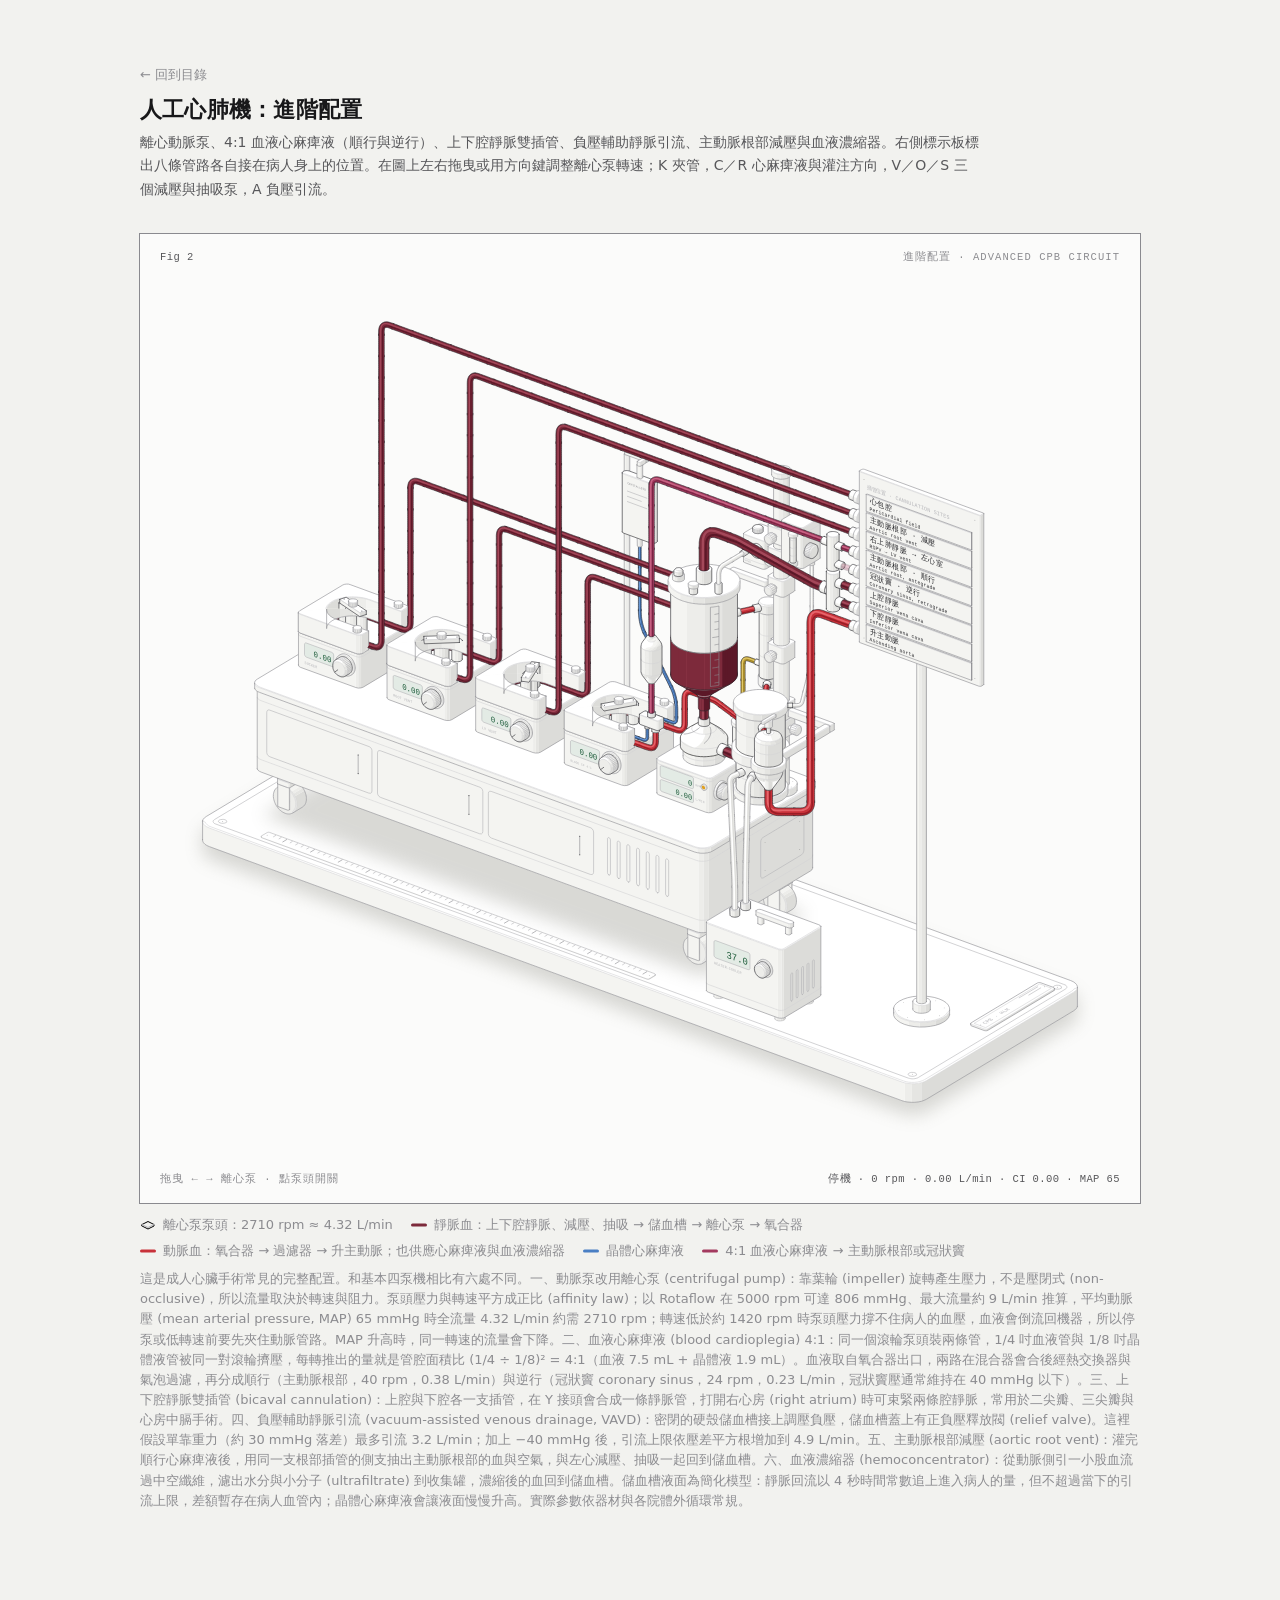
